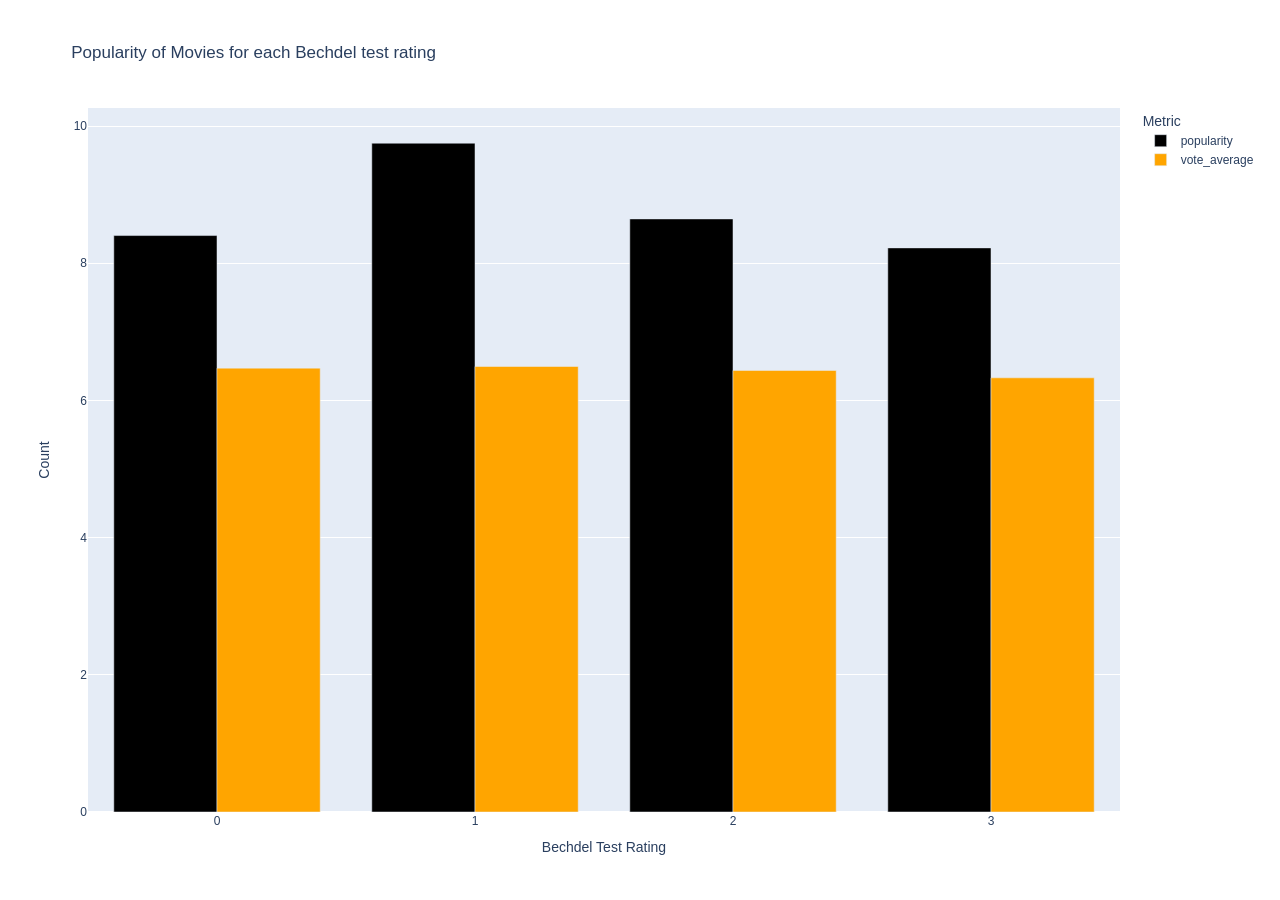
==== plots/actors_bdrating_proportion.html @ 84e138e1 "added plots and text in all parts" ====
<html>
<head><meta charset="utf-8" /></head>
<body>
    <div>                        <script type="text/javascript">window.PlotlyConfig = {MathJaxConfig: 'local'};</script>
        <script type="text/javascript">/**
* plotly.js v2.26.0
* Copyright 2012-2023, Plotly, Inc.
* All rights reserved.
* Licensed under the MIT license
*/
/*! For license information please see plotly.min.js.LICENSE.txt */
!function(t,e){"object"==typeof exports&&"object"==typeof module?module.exports=e():"function"==typeof define&&define.amd?define([],e):"object"==typeof exports?exports.Plotly=e():t.Plotly=e()}(self,(function(){return function(){var t={98847:function(t,e,r){"use strict";var n=r(71828),i={"X,X div":'direction:ltr;font-family:"Open Sans",verdana,arial,sans-serif;margin:0;padding:0;',"X input,X button":'font-family:"Open Sans",verdana,arial,sans-serif;',"X input:focus,X button:focus":"outline:none;","X a":"text-decoration:none;","X a:hover":"text-decoration:none;","X .crisp":"shape-rendering:crispEdges;","X .user-select-none":"-webkit-user-select:none;-moz-user-select:none;-ms-user-select:none;-o-user-select:none;user-select:none;","X svg":"overflow:hidden;","X svg a":"fill:#447adb;","X svg a:hover":"fill:#3c6dc5;","X .main-svg":"position:absolute;top:0;left:0;pointer-events:none;","X .main-svg .draglayer":"pointer-events:all;","X .cursor-default":"cursor:default;","X .cursor-pointer":"cursor:pointer;","X .cursor-crosshair":"cursor:crosshair;","X .cursor-move":"cursor:move;","X .cursor-col-resize":"cursor:col-resize;","X .cursor-row-resize":"cursor:row-resize;","X .cursor-ns-resize":"cursor:ns-resize;","X .cursor-ew-resize":"cursor:ew-resize;","X .cursor-sw-resize":"cursor:sw-resize;","X .cursor-s-resize":"cursor:s-resize;","X .cursor-se-resize":"cursor:se-resize;","X .cursor-w-resize":"cursor:w-resize;","X .cursor-e-resize":"cursor:e-resize;","X .cursor-nw-resize":"cursor:nw-resize;","X .cursor-n-resize":"cursor:n-resize;","X .cursor-ne-resize":"cursor:ne-resize;","X .cursor-grab":"cursor:-webkit-grab;cursor:grab;","X .modebar":"position:absolute;top:2px;right:2px;","X .ease-bg":"-webkit-transition:background-color .3s ease 0s;-moz-transition:background-color .3s ease 0s;-ms-transition:background-color .3s ease 0s;-o-transition:background-color .3s ease 0s;transition:background-color .3s ease 0s;","X .modebar--hover>:not(.watermark)":"opacity:0;-webkit-transition:opacity .3s ease 0s;-moz-transition:opacity .3s ease 0s;-ms-transition:opacity .3s ease 0s;-o-transition:opacity .3s ease 0s;transition:opacity .3s ease 0s;","X:hover .modebar--hover .modebar-group":"opacity:1;","X .modebar-group":"float:left;display:inline-block;box-sizing:border-box;padding-left:8px;position:relative;vertical-align:middle;white-space:nowrap;","X .modebar-btn":"position:relative;font-size:16px;padding:3px 4px;height:22px;cursor:pointer;line-height:normal;box-sizing:border-box;","X .modebar-btn svg":"position:relative;top:2px;","X .modebar.vertical":"display:flex;flex-direction:column;flex-wrap:wrap;align-content:flex-end;max-height:100%;","X .modebar.vertical svg":"top:-1px;","X .modebar.vertical .modebar-group":"display:block;float:none;padding-left:0px;padding-bottom:8px;","X .modebar.vertical .modebar-group .modebar-btn":"display:block;text-align:center;","X [data-title]:before,X [data-title]:after":"position:absolute;-webkit-transform:translate3d(0, 0, 0);-moz-transform:translate3d(0, 0, 0);-ms-transform:translate3d(0, 0, 0);-o-transform:translate3d(0, 0, 0);transform:translate3d(0, 0, 0);display:none;opacity:0;z-index:1001;pointer-events:none;top:110%;right:50%;","X [data-title]:hover:before,X [data-title]:hover:after":"display:block;opacity:1;","X [data-title]:before":'content:"";position:absolute;background:rgba(0,0,0,0);border:6px solid rgba(0,0,0,0);z-index:1002;margin-top:-12px;border-bottom-color:#69738a;margin-right:-6px;',"X [data-title]:after":"content:attr(data-title);background:#69738a;color:#fff;padding:8px 10px;font-size:12px;line-height:12px;white-space:nowrap;margin-right:-18px;border-radius:2px;","X .vertical [data-title]:before,X .vertical [data-title]:after":"top:0%;right:200%;","X .vertical [data-title]:before":"border:6px solid rgba(0,0,0,0);border-left-color:#69738a;margin-top:8px;margin-right:-30px;",Y:'font-family:"Open Sans",verdana,arial,sans-serif;position:fixed;top:50px;right:20px;z-index:10000;font-size:10pt;max-width:180px;',"Y p":"margin:0;","Y .notifier-note":"min-width:180px;max-width:250px;border:1px solid #fff;z-index:3000;margin:0;background-color:#8c97af;background-color:rgba(140,151,175,.9);color:#fff;padding:10px;overflow-wrap:break-word;word-wrap:break-word;-ms-hyphens:auto;-webkit-hyphens:auto;hyphens:auto;","Y .notifier-close":"color:#fff;opacity:.8;float:right;padding:0 5px;background:none;border:none;font-size:20px;font-weight:bold;line-height:20px;","Y .notifier-close:hover":"color:#444;text-decoration:none;cursor:pointer;"};for(var a in i){var o=a.replace(/^,/," ,").replace(/X/g,".js-plotly-plot .plotly").replace(/Y/g,".plotly-notifier");n.addStyleRule(o,i[a])}},98222:function(t,e,r){"use strict";t.exports=r(82887)},27206:function(t,e,r){"use strict";t.exports=r(60822)},59893:function(t,e,r){"use strict";t.exports=r(23381)},5224:function(t,e,r){"use strict";t.exports=r(83832)},59509:function(t,e,r){"use strict";t.exports=r(72201)},75557:function(t,e,r){"use strict";t.exports=r(91815)},40338:function(t,e,r){"use strict";t.exports=r(21462)},35080:function(t,e,r){"use strict";t.exports=r(51319)},61396:function(t,e,r){"use strict";t.exports=r(57516)},40549:function(t,e,r){"use strict";t.exports=r(98128)},49866:function(t,e,r){"use strict";t.exports=r(99442)},36089:function(t,e,r){"use strict";t.exports=r(93740)},19548:function(t,e,r){"use strict";t.exports=r(8729)},35831:function(t,e,r){"use strict";t.exports=r(93814)},61039:function(t,e,r){"use strict";t.exports=r(14382)},97040:function(t,e,r){"use strict";t.exports=r(51759)},77986:function(t,e,r){"use strict";t.exports=r(10421)},24296:function(t,e,r){"use strict";t.exports=r(43102)},58872:function(t,e,r){"use strict";t.exports=r(92165)},29626:function(t,e,r){"use strict";t.exports=r(3325)},65591:function(t,e,r){"use strict";t.exports=r(36071)},69738:function(t,e,r){"use strict";t.exports=r(43905)},92650:function(t,e,r){"use strict";t.exports=r(35902)},35630:function(t,e,r){"use strict";t.exports=r(69816)},73434:function(t,e,r){"use strict";t.exports=r(94507)},27909:function(t,e,r){"use strict";var n=r(19548);n.register([r(27206),r(5224),r(58872),r(65591),r(69738),r(92650),r(49866),r(25743),r(6197),r(97040),r(85461),r(73434),r(54201),r(81299),r(47645),r(35630),r(77986),r(83043),r(93005),r(96881),r(4534),r(50581),r(40549),r(77900),r(47582),r(35080),r(21641),r(17280),r(5861),r(29626),r(10021),r(65317),r(96268),r(61396),r(35831),r(16122),r(46163),r(40344),r(40338),r(48131),r(36089),r(55334),r(75557),r(19440),r(99488),r(59893),r(97393),r(98222),r(61039),r(24296),r(66398),r(59509)]),t.exports=n},46163:function(t,e,r){"use strict";t.exports=r(15154)},96881:function(t,e,r){"use strict";t.exports=r(64943)},50581:function(t,e,r){"use strict";t.exports=r(21164)},55334:function(t,e,r){"use strict";t.exports=r(54186)},65317:function(t,e,r){"use strict";t.exports=r(94873)},10021:function(t,e,r){"use strict";t.exports=r(67618)},54201:function(t,e,r){"use strict";t.exports=r(58810)},5861:function(t,e,r){"use strict";t.exports=r(20593)},16122:function(t,e,r){"use strict";t.exports=r(29396)},83043:function(t,e,r){"use strict";t.exports=r(13551)},48131:function(t,e,r){"use strict";t.exports=r(46858)},47582:function(t,e,r){"use strict";t.exports=r(17988)},21641:function(t,e,r){"use strict";t.exports=r(68868)},96268:function(t,e,r){"use strict";t.exports=r(20467)},19440:function(t,e,r){"use strict";t.exports=r(91271)},99488:function(t,e,r){"use strict";t.exports=r(21461)},97393:function(t,e,r){"use strict";t.exports=r(85956)},25743:function(t,e,r){"use strict";t.exports=r(52979)},66398:function(t,e,r){"use strict";t.exports=r(32275)},17280:function(t,e,r){"use strict";t.exports=r(6419)},77900:function(t,e,r){"use strict";t.exports=r(61510)},81299:function(t,e,r){"use strict";t.exports=r(87619)},93005:function(t,e,r){"use strict";t.exports=r(93601)},40344:function(t,e,r){"use strict";t.exports=r(96595)},47645:function(t,e,r){"use strict";t.exports=r(70954)},6197:function(t,e,r){"use strict";t.exports=r(47462)},4534:function(t,e,r){"use strict";t.exports=r(17659)},85461:function(t,e,r){"use strict";t.exports=r(19990)},82884:function(t){"use strict";t.exports=[{path:"",backoff:0},{path:"M-2.4,-3V3L0.6,0Z",backoff:.6},{path:"M-3.7,-2.5V2.5L1.3,0Z",backoff:1.3},{path:"M-4.45,-3L-1.65,-0.2V0.2L-4.45,3L1.55,0Z",backoff:1.55},{path:"M-2.2,-2.2L-0.2,-0.2V0.2L-2.2,2.2L-1.4,3L1.6,0L-1.4,-3Z",backoff:1.6},{path:"M-4.4,-2.1L-0.6,-0.2V0.2L-4.4,2.1L-4,3L2,0L-4,-3Z",backoff:2},{path:"M2,0A2,2 0 1,1 0,-2A2,2 0 0,1 2,0Z",backoff:0,noRotate:!0},{path:"M2,2V-2H-2V2Z",backoff:0,noRotate:!0}]},50215:function(t,e,r){"use strict";var n=r(82884),i=r(41940),a=r(85555),o=r(44467).templatedArray;r(24695),t.exports=o("annotation",{visible:{valType:"boolean",dflt:!0,editType:"calc+arraydraw"},text:{valType:"string",editType:"calc+arraydraw"},textangle:{valType:"angle",dflt:0,editType:"calc+arraydraw"},font:i({editType:"calc+arraydraw",colorEditType:"arraydraw"}),width:{valType:"number",min:1,dflt:null,editType:"calc+arraydraw"},height:{valType:"number",min:1,dflt:null,editType:"calc+arraydraw"},opacity:{valType:"number",min:0,max:1,dflt:1,editType:"arraydraw"},align:{valType:"enumerated",values:["left","center","right"],dflt:"center",editType:"arraydraw"},valign:{valType:"enumerated",values:["top","middle","bottom"],dflt:"middle",editType:"arraydraw"},bgcolor:{valType:"color",dflt:"rgba(0,0,0,0)",editType:"arraydraw"},bordercolor:{valType:"color",dflt:"rgba(0,0,0,0)",editType:"arraydraw"},borderpad:{valType:"number",min:0,dflt:1,editType:"calc+arraydraw"},borderwidth:{valType:"number",min:0,dflt:1,editType:"calc+arraydraw"},showarrow:{valType:"boolean",dflt:!0,editType:"calc+arraydraw"},arrowcolor:{valType:"color",editType:"arraydraw"},arrowhead:{valType:"integer",min:0,max:n.length,dflt:1,editType:"arraydraw"},startarrowhead:{valType:"integer",min:0,max:n.length,dflt:1,editType:"arraydraw"},arrowside:{valType:"flaglist",flags:["end","start"],extras:["none"],dflt:"end",editType:"arraydraw"},arrowsize:{valType:"number",min:.3,dflt:1,editType:"calc+arraydraw"},startarrowsize:{valType:"number",min:.3,dflt:1,editType:"calc+arraydraw"},arrowwidth:{valType:"number",min:.1,editType:"calc+arraydraw"},standoff:{valType:"number",min:0,dflt:0,editType:"calc+arraydraw"},startstandoff:{valType:"number",min:0,dflt:0,editType:"calc+arraydraw"},ax:{valType:"any",editType:"calc+arraydraw"},ay:{valType:"any",editType:"calc+arraydraw"},axref:{valType:"enumerated",dflt:"pixel",values:["pixel",a.idRegex.x.toString()],editType:"calc"},ayref:{valType:"enumerated",dflt:"pixel",values:["pixel",a.idRegex.y.toString()],editType:"calc"},xref:{valType:"enumerated",values:["paper",a.idRegex.x.toString()],editType:"calc"},x:{valType:"any",editType:"calc+arraydraw"},xanchor:{valType:"enumerated",values:["auto","left","center","right"],dflt:"auto",editType:"calc+arraydraw"},xshift:{valType:"number",dflt:0,editType:"calc+arraydraw"},yref:{valType:"enumerated",values:["paper",a.idRegex.y.toString()],editType:"calc"},y:{valType:"any",editType:"calc+arraydraw"},yanchor:{valType:"enumerated",values:["auto","top","middle","bottom"],dflt:"auto",editType:"calc+arraydraw"},yshift:{valType:"number",dflt:0,editType:"calc+arraydraw"},clicktoshow:{valType:"enumerated",values:[!1,"onoff","onout"],dflt:!1,editType:"arraydraw"},xclick:{valType:"any",editType:"arraydraw"},yclick:{valType:"any",editType:"arraydraw"},hovertext:{valType:"string",editType:"arraydraw"},hoverlabel:{bgcolor:{valType:"color",editType:"arraydraw"},bordercolor:{valType:"color",editType:"arraydraw"},font:i({editType:"arraydraw"}),editType:"arraydraw"},captureevents:{valType:"boolean",editType:"arraydraw"},editType:"calc",_deprecated:{ref:{valType:"string",editType:"calc"}}})},3749:function(t,e,r){"use strict";var n=r(71828),i=r(89298),a=r(92605).draw;function o(t){var e=t._fullLayout;n.filterVisible(e.annotations).forEach((function(e){var r=i.getFromId(t,e.xref),n=i.getFromId(t,e.yref),a=i.getRefType(e.xref),o=i.getRefType(e.yref);e._extremes={},"range"===a&&s(e,r),"range"===o&&s(e,n)}))}function s(t,e){var r,n=e._id,a=n.charAt(0),o=t[a],s=t["a"+a],l=t[a+"ref"],u=t["a"+a+"ref"],c=t["_"+a+"padplus"],f=t["_"+a+"padminus"],h={x:1,y:-1}[a]*t[a+"shift"],p=3*t.arrowsize*t.arrowwidth||0,d=p+h,v=p-h,g=3*t.startarrowsize*t.arrowwidth||0,y=g+h,m=g-h;if(u===l){var x=i.findExtremes(e,[e.r2c(o)],{ppadplus:d,ppadminus:v}),b=i.findExtremes(e,[e.r2c(s)],{ppadplus:Math.max(c,y),ppadminus:Math.max(f,m)});r={min:[x.min[0],b.min[0]],max:[x.max[0],b.max[0]]}}else y=s?y+s:y,m=s?m-s:m,r=i.findExtremes(e,[e.r2c(o)],{ppadplus:Math.max(c,d,y),ppadminus:Math.max(f,v,m)});t._extremes[n]=r}t.exports=function(t){var e=t._fullLayout;if(n.filterVisible(e.annotations).length&&t._fullData.length)return n.syncOrAsync([a,o],t)}},44317:function(t,e,r){"use strict";var n=r(71828),i=r(73972),a=r(44467).arrayEditor;function o(t,e){var r,n,i,a,o,l,u,c=t._fullLayout.annotations,f=[],h=[],p=[],d=(e||[]).length;for(r=0;r<c.length;r++)if(a=(i=c[r]).clicktoshow){for(n=0;n<d;n++)if(l=(o=e[n]).xaxis,u=o.yaxis,l._id===i.xref&&u._id===i.yref&&l.d2r(o.x)===s(i._xclick,l)&&u.d2r(o.y)===s(i._yclick,u)){(i.visible?"onout"===a?h:p:f).push(r);break}n===d&&i.visible&&"onout"===a&&h.push(r)}return{on:f,off:h,explicitOff:p}}function s(t,e){return"log"===e.type?e.l2r(t):e.d2r(t)}t.exports={hasClickToShow:function(t,e){var r=o(t,e);return r.on.length>0||r.explicitOff.length>0},onClick:function(t,e){var r,s,l=o(t,e),u=l.on,c=l.off.concat(l.explicitOff),f={},h=t._fullLayout.annotations;if(u.length||c.length){for(r=0;r<u.length;r++)(s=a(t.layout,"annotations",h[u[r]])).modifyItem("visible",!0),n.extendFlat(f,s.getUpdateObj());for(r=0;r<c.length;r++)(s=a(t.layout,"annotations",h[c[r]])).modifyItem("visible",!1),n.extendFlat(f,s.getUpdateObj());return i.call("update",t,{},f)}}}},25625:function(t,e,r){"use strict";var n=r(71828),i=r(7901);t.exports=function(t,e,r,a){a("opacity");var o=a("bgcolor"),s=a("bordercolor"),l=i.opacity(s);a("borderpad");var u=a("borderwidth"),c=a("showarrow");if(a("text",c?" ":r._dfltTitle.annotation),a("textangle"),n.coerceFont(a,"font",r.font),a("width"),a("align"),a("height")&&a("valign"),c){var f,h,p=a("arrowside");-1!==p.indexOf("end")&&(f=a("arrowhead"),h=a("arrowsize")),-1!==p.indexOf("start")&&(a("startarrowhead",f),a("startarrowsize",h)),a("arrowcolor",l?e.bordercolor:i.defaultLine),a("arrowwidth",2*(l&&u||1)),a("standoff"),a("startstandoff")}var d=a("hovertext"),v=r.hoverlabel||{};if(d){var g=a("hoverlabel.bgcolor",v.bgcolor||(i.opacity(o)?i.rgb(o):i.defaultLine)),y=a("hoverlabel.bordercolor",v.bordercolor||i.contrast(g));n.coerceFont(a,"hoverlabel.font",{family:v.font.family,size:v.font.size,color:v.font.color||y})}a("captureevents",!!d)}},94128:function(t,e,r){"use strict";var n=r(92770),i=r(58163);t.exports=function(t,e,r,a){e=e||{};var o="log"===r&&"linear"===e.type,s="linear"===r&&"log"===e.type;if(o||s)for(var l,u,c=t._fullLayout.annotations,f=e._id.charAt(0),h=0;h<c.length;h++)l=c[h],u="annotations["+h+"].",l[f+"ref"]===e._id&&p(f),l["a"+f+"ref"]===e._id&&p("a"+f);function p(t){var r=l[t],s=null;s=o?i(r,e.range):Math.pow(10,r),n(s)||(s=null),a(u+t,s)}}},84046:function(t,e,r){"use strict";var n=r(71828),i=r(89298),a=r(85501),o=r(25625),s=r(50215);function l(t,e,r){function a(r,i){return n.coerce(t,e,s,r,i)}var l=a("visible"),u=a("clicktoshow");if(l||u){o(t,e,r,a);for(var c=e.showarrow,f=["x","y"],h=[-10,-30],p={_fullLayout:r},d=0;d<2;d++){var v=f[d],g=i.coerceRef(t,e,p,v,"","paper");if("paper"!==g&&i.getFromId(p,g)._annIndices.push(e._index),i.coercePosition(e,p,a,g,v,.5),c){var y="a"+v,m=i.coerceRef(t,e,p,y,"pixel",["pixel","paper"]);"pixel"!==m&&m!==g&&(m=e[y]="pixel");var x="pixel"===m?h[d]:.4;i.coercePosition(e,p,a,m,y,x)}a(v+"anchor"),a(v+"shift")}if(n.noneOrAll(t,e,["x","y"]),c&&n.noneOrAll(t,e,["ax","ay"]),u){var b=a("xclick"),_=a("yclick");e._xclick=void 0===b?e.x:i.cleanPosition(b,p,e.xref),e._yclick=void 0===_?e.y:i.cleanPosition(_,p,e.yref)}}}t.exports=function(t,e){a(t,e,{name:"annotations",handleItemDefaults:l})}},92605:function(t,e,r){"use strict";var n=r(39898),i=r(73972),a=r(74875),o=r(71828),s=o.strTranslate,l=r(89298),u=r(7901),c=r(91424),f=r(30211),h=r(63893),p=r(6964),d=r(28569),v=r(44467).arrayEditor,g=r(13011);function y(t,e){var r=t._fullLayout.annotations[e]||{},n=l.getFromId(t,r.xref),i=l.getFromId(t,r.yref);n&&n.setScale(),i&&i.setScale(),x(t,r,e,!1,n,i)}function m(t,e,r,n,i){var a=i[r],o=i[r+"ref"],s=-1!==r.indexOf("y"),u="domain"===l.getRefType(o),c=s?n.h:n.w;return t?u?a+(s?-e:e)/t._length:t.p2r(t.r2p(a)+e):a+(s?-e:e)/c}function x(t,e,r,a,y,x){var b,_,w=t._fullLayout,T=t._fullLayout._size,k=t._context.edits;a?(b="annotation-"+a,_=a+".annotations"):(b="annotation",_="annotations");var A=v(t.layout,_,e),M=A.modifyBase,S=A.modifyItem,E=A.getUpdateObj;w._infolayer.selectAll("."+b+'[data-index="'+r+'"]').remove();var L="clip"+w._uid+"_ann"+r;if(e._input&&!1!==e.visible){var C={x:{},y:{}},P=+e.textangle||0,O=w._infolayer.append("g").classed(b,!0).attr("data-index",String(r)).style("opacity",e.opacity),I=O.append("g").classed("annotation-text-g",!0),D=k[e.showarrow?"annotationTail":"annotationPosition"],z=e.captureevents||k.annotationText||D,R=I.append("g").style("pointer-events",z?"all":null).call(p,"pointer").on("click",(function(){t._dragging=!1,t.emit("plotly_clickannotation",Z(n.event))}));e.hovertext&&R.on("mouseover",(function(){var r=e.hoverlabel,n=r.font,i=this.getBoundingClientRect(),a=t.getBoundingClientRect();f.loneHover({x0:i.left-a.left,x1:i.right-a.left,y:(i.top+i.bottom)/2-a.top,text:e.hovertext,color:r.bgcolor,borderColor:r.bordercolor,fontFamily:n.family,fontSize:n.size,fontColor:n.color},{container:w._hoverlayer.node(),outerContainer:w._paper.node(),gd:t})})).on("mouseout",(function(){f.loneUnhover(w._hoverlayer.node())}));var F=e.borderwidth,B=e.borderpad,N=F+B,j=R.append("rect").attr("class","bg").style("stroke-width",F+"px").call(u.stroke,e.bordercolor).call(u.fill,e.bgcolor),U=e.width||e.height,V=w._topclips.selectAll("#"+L).data(U?[0]:[]);V.enter().append("clipPath").classed("annclip",!0).attr("id",L).append("rect"),V.exit().remove();var H=e.font,q=w._meta?o.templateString(e.text,w._meta):e.text,G=R.append("text").classed("annotation-text",!0).text(q);k.annotationText?G.call(h.makeEditable,{delegate:R,gd:t}).call(Y).on("edit",(function(r){e.text=r,this.call(Y),S("text",r),y&&y.autorange&&M(y._name+".autorange",!0),x&&x.autorange&&M(x._name+".autorange",!0),i.call("_guiRelayout",t,E())})):G.call(Y)}else n.selectAll("#"+L).remove();function Z(t){var n={index:r,annotation:e._input,fullAnnotation:e,event:t};return a&&(n.subplotId=a),n}function Y(r){return r.call(c.font,H).attr({"text-anchor":{left:"start",right:"end"}[e.align]||"middle"}),h.convertToTspans(r,t,W),r}function W(){var r=G.selectAll("a");1===r.size()&&r.text()===G.text()&&R.insert("a",":first-child").attr({"xlink:xlink:href":r.attr("xlink:href"),"xlink:xlink:show":r.attr("xlink:show")}).style({cursor:"pointer"}).node().appendChild(j.node());var n=R.select(".annotation-text-math-group"),f=!n.empty(),v=c.bBox((f?n:G).node()),b=v.width,_=v.height,A=e.width||b,z=e.height||_,B=Math.round(A+2*N),H=Math.round(z+2*N);function q(t,e){return"auto"===e&&(e=t<1/3?"left":t>2/3?"right":"center"),{center:0,middle:0,left:.5,bottom:-.5,right:-.5,top:.5}[e]}for(var Y=!1,W=["x","y"],X=0;X<W.length;X++){var J,K,$,Q,tt,et=W[X],rt=e[et+"ref"]||et,nt=e["a"+et+"ref"],it={x:y,y:x}[et],at=(P+("x"===et?0:-90))*Math.PI/180,ot=B*Math.cos(at),st=H*Math.sin(at),lt=Math.abs(ot)+Math.abs(st),ut=e[et+"anchor"],ct=e[et+"shift"]*("x"===et?1:-1),ft=C[et],ht=l.getRefType(rt);if(it&&"domain"!==ht){var pt=it.r2fraction(e[et]);(pt<0||pt>1)&&(nt===rt?((pt=it.r2fraction(e["a"+et]))<0||pt>1)&&(Y=!0):Y=!0),J=it._offset+it.r2p(e[et]),Q=.5}else{var dt="domain"===ht;"x"===et?($=e[et],J=dt?it._offset+it._length*$:J=T.l+T.w*$):($=1-e[et],J=dt?it._offset+it._length*$:J=T.t+T.h*$),Q=e.showarrow?.5:$}if(e.showarrow){ft.head=J;var vt=e["a"+et];if(tt=ot*q(.5,e.xanchor)-st*q(.5,e.yanchor),nt===rt){var gt=l.getRefType(nt);"domain"===gt?("y"===et&&(vt=1-vt),ft.tail=it._offset+it._length*vt):"paper"===gt?"y"===et?(vt=1-vt,ft.tail=T.t+T.h*vt):ft.tail=T.l+T.w*vt:ft.tail=it._offset+it.r2p(vt),K=tt}else ft.tail=J+vt,K=tt+vt;ft.text=ft.tail+tt;var yt=w["x"===et?"width":"height"];if("paper"===rt&&(ft.head=o.constrain(ft.head,1,yt-1)),"pixel"===nt){var mt=-Math.max(ft.tail-3,ft.text),xt=Math.min(ft.tail+3,ft.text)-yt;mt>0?(ft.tail+=mt,ft.text+=mt):xt>0&&(ft.tail-=xt,ft.text-=xt)}ft.tail+=ct,ft.head+=ct}else K=tt=lt*q(Q,ut),ft.text=J+tt;ft.text+=ct,tt+=ct,K+=ct,e["_"+et+"padplus"]=lt/2+K,e["_"+et+"padminus"]=lt/2-K,e["_"+et+"size"]=lt,e["_"+et+"shift"]=tt}if(Y)R.remove();else{var bt=0,_t=0;if("left"!==e.align&&(bt=(A-b)*("center"===e.align?.5:1)),"top"!==e.valign&&(_t=(z-_)*("middle"===e.valign?.5:1)),f)n.select("svg").attr({x:N+bt-1,y:N+_t}).call(c.setClipUrl,U?L:null,t);else{var wt=N+_t-v.top,Tt=N+bt-v.left;G.call(h.positionText,Tt,wt).call(c.setClipUrl,U?L:null,t)}V.select("rect").call(c.setRect,N,N,A,z),j.call(c.setRect,F/2,F/2,B-F,H-F),R.call(c.setTranslate,Math.round(C.x.text-B/2),Math.round(C.y.text-H/2)),I.attr({transform:"rotate("+P+","+C.x.text+","+C.y.text+")"});var kt,At=function(r,n){O.selectAll(".annotation-arrow-g").remove();var l=C.x.head,f=C.y.head,h=C.x.tail+r,p=C.y.tail+n,v=C.x.text+r,b=C.y.text+n,_=o.rotationXYMatrix(P,v,b),w=o.apply2DTransform(_),A=o.apply2DTransform2(_),L=+j.attr("width"),D=+j.attr("height"),z=v-.5*L,F=z+L,B=b-.5*D,N=B+D,U=[[z,B,z,N],[z,N,F,N],[F,N,F,B],[F,B,z,B]].map(A);if(!U.reduce((function(t,e){return t^!!o.segmentsIntersect(l,f,l+1e6,f+1e6,e[0],e[1],e[2],e[3])}),!1)){U.forEach((function(t){var e=o.segmentsIntersect(h,p,l,f,t[0],t[1],t[2],t[3]);e&&(h=e.x,p=e.y)}));var V=e.arrowwidth,H=e.arrowcolor,q=e.arrowside,G=O.append("g").style({opacity:u.opacity(H)}).classed("annotation-arrow-g",!0),Z=G.append("path").attr("d","M"+h+","+p+"L"+l+","+f).style("stroke-width",V+"px").call(u.stroke,u.rgb(H));if(g(Z,q,e),k.annotationPosition&&Z.node().parentNode&&!a){var Y=l,W=f;if(e.standoff){var X=Math.sqrt(Math.pow(l-h,2)+Math.pow(f-p,2));Y+=e.standoff*(h-l)/X,W+=e.standoff*(p-f)/X}var J,K,$=G.append("path").classed("annotation-arrow",!0).classed("anndrag",!0).classed("cursor-move",!0).attr({d:"M3,3H-3V-3H3ZM0,0L"+(h-Y)+","+(p-W),transform:s(Y,W)}).style("stroke-width",V+6+"px").call(u.stroke,"rgba(0,0,0,0)").call(u.fill,"rgba(0,0,0,0)");d.init({element:$.node(),gd:t,prepFn:function(){var t=c.getTranslate(R);J=t.x,K=t.y,y&&y.autorange&&M(y._name+".autorange",!0),x&&x.autorange&&M(x._name+".autorange",!0)},moveFn:function(t,r){var n=w(J,K),i=n[0]+t,a=n[1]+r;R.call(c.setTranslate,i,a),S("x",m(y,t,"x",T,e)),S("y",m(x,r,"y",T,e)),e.axref===e.xref&&S("ax",m(y,t,"ax",T,e)),e.ayref===e.yref&&S("ay",m(x,r,"ay",T,e)),G.attr("transform",s(t,r)),I.attr({transform:"rotate("+P+","+i+","+a+")"})},doneFn:function(){i.call("_guiRelayout",t,E());var e=document.querySelector(".js-notes-box-panel");e&&e.redraw(e.selectedObj)}})}}};e.showarrow&&At(0,0),D&&d.init({element:R.node(),gd:t,prepFn:function(){kt=I.attr("transform")},moveFn:function(t,r){var n="pointer";if(e.showarrow)e.axref===e.xref?S("ax",m(y,t,"ax",T,e)):S("ax",e.ax+t),e.ayref===e.yref?S("ay",m(x,r,"ay",T.w,e)):S("ay",e.ay+r),At(t,r);else{if(a)return;var i,o;if(y)i=m(y,t,"x",T,e);else{var l=e._xsize/T.w,u=e.x+(e._xshift-e.xshift)/T.w-l/2;i=d.align(u+t/T.w,l,0,1,e.xanchor)}if(x)o=m(x,r,"y",T,e);else{var c=e._ysize/T.h,f=e.y-(e._yshift+e.yshift)/T.h-c/2;o=d.align(f-r/T.h,c,0,1,e.yanchor)}S("x",i),S("y",o),y&&x||(n=d.getCursor(y?.5:i,x?.5:o,e.xanchor,e.yanchor))}I.attr({transform:s(t,r)+kt}),p(R,n)},clickFn:function(r,n){e.captureevents&&t.emit("plotly_clickannotation",Z(n))},doneFn:function(){p(R),i.call("_guiRelayout",t,E());var e=document.querySelector(".js-notes-box-panel");e&&e.redraw(e.selectedObj)}})}}}t.exports={draw:function(t){var e=t._fullLayout;e._infolayer.selectAll(".annotation").remove();for(var r=0;r<e.annotations.length;r++)e.annotations[r].visible&&y(t,r);return a.previousPromises(t)},drawOne:y,drawRaw:x}},13011:function(t,e,r){"use strict";var n=r(39898),i=r(7901),a=r(82884),o=r(71828),s=o.strScale,l=o.strRotate,u=o.strTranslate;t.exports=function(t,e,r){var o,c,f,h,p=t.node(),d=a[r.arrowhead||0],v=a[r.startarrowhead||0],g=(r.arrowwidth||1)*(r.arrowsize||1),y=(r.arrowwidth||1)*(r.startarrowsize||1),m=e.indexOf("start")>=0,x=e.indexOf("end")>=0,b=d.backoff*g+r.standoff,_=v.backoff*y+r.startstandoff;if("line"===p.nodeName){o={x:+t.attr("x1"),y:+t.attr("y1")},c={x:+t.attr("x2"),y:+t.attr("y2")};var w=o.x-c.x,T=o.y-c.y;if(h=(f=Math.atan2(T,w))+Math.PI,b&&_&&b+_>Math.sqrt(w*w+T*T))return void D();if(b){if(b*b>w*w+T*T)return void D();var k=b*Math.cos(f),A=b*Math.sin(f);c.x+=k,c.y+=A,t.attr({x2:c.x,y2:c.y})}if(_){if(_*_>w*w+T*T)return void D();var M=_*Math.cos(f),S=_*Math.sin(f);o.x-=M,o.y-=S,t.attr({x1:o.x,y1:o.y})}}else if("path"===p.nodeName){var E=p.getTotalLength(),L="";if(E<b+_)return void D();var C=p.getPointAtLength(0),P=p.getPointAtLength(.1);f=Math.atan2(C.y-P.y,C.x-P.x),o=p.getPointAtLength(Math.min(_,E)),L="0px,"+_+"px,";var O=p.getPointAtLength(E),I=p.getPointAtLength(E-.1);h=Math.atan2(O.y-I.y,O.x-I.x),c=p.getPointAtLength(Math.max(0,E-b)),L+=E-(L?_+b:b)+"px,"+E+"px",t.style("stroke-dasharray",L)}function D(){t.style("stroke-dasharray","0px,100px")}function z(e,a,o,c){e.path&&(e.noRotate&&(o=0),n.select(p.parentNode).append("path").attr({class:t.attr("class"),d:e.path,transform:u(a.x,a.y)+l(180*o/Math.PI)+s(c)}).style({fill:i.rgb(r.arrowcolor),"stroke-width":0}))}m&&z(v,o,f,y),x&&z(d,c,h,g)}},32745:function(t,e,r){"use strict";var n=r(92605),i=r(44317);t.exports={moduleType:"component",name:"annotations",layoutAttributes:r(50215),supplyLayoutDefaults:r(84046),includeBasePlot:r(76325)("annotations"),calcAutorange:r(3749),draw:n.draw,drawOne:n.drawOne,drawRaw:n.drawRaw,hasClickToShow:i.hasClickToShow,onClick:i.onClick,convertCoords:r(94128)}},26997:function(t,e,r){"use strict";var n=r(50215),i=r(30962).overrideAll,a=r(44467).templatedArray;t.exports=i(a("annotation",{visible:n.visible,x:{valType:"any"},y:{valType:"any"},z:{valType:"any"},ax:{valType:"number"},ay:{valType:"number"},xanchor:n.xanchor,xshift:n.xshift,yanchor:n.yanchor,yshift:n.yshift,text:n.text,textangle:n.textangle,font:n.font,width:n.width,height:n.height,opacity:n.opacity,align:n.align,valign:n.valign,bgcolor:n.bgcolor,bordercolor:n.bordercolor,borderpad:n.borderpad,borderwidth:n.borderwidth,showarrow:n.showarrow,arrowcolor:n.arrowcolor,arrowhead:n.arrowhead,startarrowhead:n.startarrowhead,arrowside:n.arrowside,arrowsize:n.arrowsize,startarrowsize:n.startarrowsize,arrowwidth:n.arrowwidth,standoff:n.standoff,startstandoff:n.startstandoff,hovertext:n.hovertext,hoverlabel:n.hoverlabel,captureevents:n.captureevents}),"calc","from-root")},5485:function(t,e,r){"use strict";var n=r(71828),i=r(89298);function a(t,e){var r=e.fullSceneLayout.domain,a=e.fullLayout._size,o={pdata:null,type:"linear",autorange:!1,range:[-1/0,1/0]};t._xa={},n.extendFlat(t._xa,o),i.setConvert(t._xa),t._xa._offset=a.l+r.x[0]*a.w,t._xa.l2p=function(){return.5*(1+t._pdata[0]/t._pdata[3])*a.w*(r.x[1]-r.x[0])},t._ya={},n.extendFlat(t._ya,o),i.setConvert(t._ya),t._ya._offset=a.t+(1-r.y[1])*a.h,t._ya.l2p=function(){return.5*(1-t._pdata[1]/t._pdata[3])*a.h*(r.y[1]-r.y[0])}}t.exports=function(t){for(var e=t.fullSceneLayout.annotations,r=0;r<e.length;r++)a(e[r],t);t.fullLayout._infolayer.selectAll(".annotation-"+t.id).remove()}},20226:function(t,e,r){"use strict";var n=r(71828),i=r(89298),a=r(85501),o=r(25625),s=r(26997);function l(t,e,r,a){function l(r,i){return n.coerce(t,e,s,r,i)}function u(t){var n=t+"axis",a={_fullLayout:{}};return a._fullLayout[n]=r[n],i.coercePosition(e,a,l,t,t,.5)}l("visible")&&(o(t,e,a.fullLayout,l),u("x"),u("y"),u("z"),n.noneOrAll(t,e,["x","y","z"]),e.xref="x",e.yref="y",e.zref="z",l("xanchor"),l("yanchor"),l("xshift"),l("yshift"),e.showarrow&&(e.axref="pixel",e.ayref="pixel",l("ax",-10),l("ay",-30),n.noneOrAll(t,e,["ax","ay"])))}t.exports=function(t,e,r){a(t,e,{name:"annotations",handleItemDefaults:l,fullLayout:r.fullLayout})}},82188:function(t,e,r){"use strict";var n=r(92605).drawRaw,i=r(63538),a=["x","y","z"];t.exports=function(t){for(var e=t.fullSceneLayout,r=t.dataScale,o=e.annotations,s=0;s<o.length;s++){for(var l=o[s],u=!1,c=0;c<3;c++){var f=a[c],h=l[f],p=e[f+"axis"].r2fraction(h);if(p<0||p>1){u=!0;break}}u?t.fullLayout._infolayer.select(".annotation-"+t.id+'[data-index="'+s+'"]').remove():(l._pdata=i(t.glplot.cameraParams,[e.xaxis.r2l(l.x)*r[0],e.yaxis.r2l(l.y)*r[1],e.zaxis.r2l(l.z)*r[2]]),n(t.graphDiv,l,s,t.id,l._xa,l._ya))}}},2468:function(t,e,r){"use strict";var n=r(73972),i=r(71828);t.exports={moduleType:"component",name:"annotations3d",schema:{subplots:{scene:{annotations:r(26997)}}},layoutAttributes:r(26997),handleDefaults:r(20226),includeBasePlot:function(t,e){var r=n.subplotsRegistry.gl3d;if(r)for(var a=r.attrRegex,o=Object.keys(t),s=0;s<o.length;s++){var l=o[s];a.test(l)&&(t[l].annotations||[]).length&&(i.pushUnique(e._basePlotModules,r),i.pushUnique(e._subplots.gl3d,l))}},convert:r(5485),draw:r(82188)}},7561:function(t,e,r){"use strict";t.exports=r(63489),r(94338),r(3961),r(38751),r(86825),r(37715),r(99384),r(43805),r(88874),r(83290),r(29108),r(55422),r(94320),r(31320),r(51367),r(21457)},72201:function(t,e,r){"use strict";var n=r(7561),i=r(71828),a=r(50606),o=a.EPOCHJD,s=a.ONEDAY,l={valType:"enumerated",values:i.sortObjectKeys(n.calendars),editType:"calc",dflt:"gregorian"},u=function(t,e,r,n){var a={};return a[r]=l,i.coerce(t,e,a,r,n)},c="##",f={d:{0:"dd","-":"d"},e:{0:"d","-":"d"},a:{0:"D","-":"D"},A:{0:"DD","-":"DD"},j:{0:"oo","-":"o"},W:{0:"ww","-":"w"},m:{0:"mm","-":"m"},b:{0:"M","-":"M"},B:{0:"MM","-":"MM"},y:{0:"yy","-":"yy"},Y:{0:"yyyy","-":"yyyy"},U:c,w:c,c:{0:"D M d %X yyyy","-":"D M d %X yyyy"},x:{0:"mm/dd/yyyy","-":"mm/dd/yyyy"}},h={};function p(t){var e=h[t];return e||(h[t]=n.instance(t))}function d(t){return i.extendFlat({},l,{description:t})}function v(t){return"Sets the calendar system to use with `"+t+"` date data."}var g={xcalendar:d(v("x"))},y=i.extendFlat({},g,{ycalendar:d(v("y"))}),m=i.extendFlat({},y,{zcalendar:d(v("z"))}),x=d(["Sets the calendar system to use for `range` and `tick0`","if this is a date axis. This does not set the calendar for","interpreting data on this axis, that's specified in the trace","or via the global `layout.calendar`"].join(" "));t.exports={moduleType:"component",name:"calendars",schema:{traces:{scatter:y,bar:y,box:y,heatmap:y,contour:y,histogram:y,histogram2d:y,histogram2dcontour:y,scatter3d:m,surface:m,mesh3d:m,scattergl:y,ohlc:g,candlestick:g},layout:{calendar:d(["Sets the default calendar system to use for interpreting and","displaying dates throughout the plot."].join(" "))},subplots:{xaxis:{calendar:x},yaxis:{calendar:x},scene:{xaxis:{calendar:x},yaxis:{calendar:x},zaxis:{calendar:x}},polar:{radialaxis:{calendar:x}}},transforms:{filter:{valuecalendar:d(["WARNING: All transforms are deprecated and may be removed from the API in next major version.","Sets the calendar system to use for `value`, if it is a date."].join(" ")),targetcalendar:d(["WARNING: All transforms are deprecated and may be removed from the API in next major version.","Sets the calendar system to use for `target`, if it is an","array of dates. If `target` is a string (eg *x*) we use the","corresponding trace attribute (eg `xcalendar`) if it exists,","even if `targetcalendar` is provided."].join(" "))}}},layoutAttributes:l,handleDefaults:u,handleTraceDefaults:function(t,e,r,n){for(var i=0;i<r.length;i++)u(t,e,r[i]+"calendar",n.calendar)},CANONICAL_SUNDAY:{chinese:"2000-01-02",coptic:"2000-01-03",discworld:"2000-01-03",ethiopian:"2000-01-05",hebrew:"5000-01-01",islamic:"1000-01-02",julian:"2000-01-03",mayan:"5000-01-01",nanakshahi:"1000-01-05",nepali:"2000-01-05",persian:"1000-01-01",jalali:"1000-01-01",taiwan:"1000-01-04",thai:"2000-01-04",ummalqura:"1400-01-06"},CANONICAL_TICK:{chinese:"2000-01-01",coptic:"2000-01-01",discworld:"2000-01-01",ethiopian:"2000-01-01",hebrew:"5000-01-01",islamic:"1000-01-01",julian:"2000-01-01",mayan:"5000-01-01",nanakshahi:"1000-01-01",nepali:"2000-01-01",persian:"1000-01-01",jalali:"1000-01-01",taiwan:"1000-01-01",thai:"2000-01-01",ummalqura:"1400-01-01"},DFLTRANGE:{chinese:["2000-01-01","2001-01-01"],coptic:["1700-01-01","1701-01-01"],discworld:["1800-01-01","1801-01-01"],ethiopian:["2000-01-01","2001-01-01"],hebrew:["5700-01-01","5701-01-01"],islamic:["1400-01-01","1401-01-01"],julian:["2000-01-01","2001-01-01"],mayan:["5200-01-01","5201-01-01"],nanakshahi:["0500-01-01","0501-01-01"],nepali:["2000-01-01","2001-01-01"],persian:["1400-01-01","1401-01-01"],jalali:["1400-01-01","1401-01-01"],taiwan:["0100-01-01","0101-01-01"],thai:["2500-01-01","2501-01-01"],ummalqura:["1400-01-01","1401-01-01"]},getCal:p,worldCalFmt:function(t,e,r){for(var n,i,a,l,u,h=Math.floor((e+.05)/s)+o,d=p(r).fromJD(h),v=0;-1!==(v=t.indexOf("%",v));)"0"===(n=t.charAt(v+1))||"-"===n||"_"===n?(a=3,i=t.charAt(v+2),"_"===n&&(n="-")):(i=n,n="0",a=2),(l=f[i])?(u=l===c?c:d.formatDate(l[n]),t=t.substr(0,v)+u+t.substr(v+a),v+=u.length):v+=a;return t}}},22399:function(t,e){"use strict";e.defaults=["#1f77b4","#ff7f0e","#2ca02c","#d62728","#9467bd","#8c564b","#e377c2","#7f7f7f","#bcbd22","#17becf"],e.defaultLine="#444",e.lightLine="#eee",e.background="#fff",e.borderLine="#BEC8D9",e.lightFraction=1e3/11},7901:function(t,e,r){"use strict";var n=r(84267),i=r(92770),a=r(73627).isTypedArray,o=t.exports={},s=r(22399);o.defaults=s.defaults;var l=o.defaultLine=s.defaultLine;o.lightLine=s.lightLine;var u=o.background=s.background;function c(t){if(i(t)||"string"!=typeof t)return t;var e=t.trim();if("rgb"!==e.substr(0,3))return t;var r=e.match(/^rgba?\s*\(([^()]*)\)$/);if(!r)return t;var n=r[1].trim().split(/\s*[\s,]\s*/),a="a"===e.charAt(3)&&4===n.length;if(!a&&3!==n.length)return t;for(var o=0;o<n.length;o++){if(!n[o].length)return t;if(n[o]=Number(n[o]),!(n[o]>=0))return t;if(3===o)n[o]>1&&(n[o]=1);else if(n[o]>=1)return t}var s=Math.round(255*n[0])+", "+Math.round(255*n[1])+", "+Math.round(255*n[2]);return a?"rgba("+s+", "+n[3]+")":"rgb("+s+")"}o.tinyRGB=function(t){var e=t.toRgb();return"rgb("+Math.round(e.r)+", "+Math.round(e.g)+", "+Math.round(e.b)+")"},o.rgb=function(t){return o.tinyRGB(n(t))},o.opacity=function(t){return t?n(t).getAlpha():0},o.addOpacity=function(t,e){var r=n(t).toRgb();return"rgba("+Math.round(r.r)+", "+Math.round(r.g)+", "+Math.round(r.b)+", "+e+")"},o.combine=function(t,e){var r=n(t).toRgb();if(1===r.a)return n(t).toRgbString();var i=n(e||u).toRgb(),a=1===i.a?i:{r:255*(1-i.a)+i.r*i.a,g:255*(1-i.a)+i.g*i.a,b:255*(1-i.a)+i.b*i.a},o={r:a.r*(1-r.a)+r.r*r.a,g:a.g*(1-r.a)+r.g*r.a,b:a.b*(1-r.a)+r.b*r.a};return n(o).toRgbString()},o.contrast=function(t,e,r){var i=n(t);return 1!==i.getAlpha()&&(i=n(o.combine(t,u))),(i.isDark()?e?i.lighten(e):u:r?i.darken(r):l).toString()},o.stroke=function(t,e){var r=n(e);t.style({stroke:o.tinyRGB(r),"stroke-opacity":r.getAlpha()})},o.fill=function(t,e){var r=n(e);t.style({fill:o.tinyRGB(r),"fill-opacity":r.getAlpha()})},o.clean=function(t){if(t&&"object"==typeof t){var e,r,n,i,s=Object.keys(t);for(e=0;e<s.length;e++)if(i=t[n=s[e]],"color"===n.substr(n.length-5))if(Array.isArray(i))for(r=0;r<i.length;r++)i[r]=c(i[r]);else t[n]=c(i);else if("colorscale"===n.substr(n.length-10)&&Array.isArray(i))for(r=0;r<i.length;r++)Array.isArray(i[r])&&(i[r][1]=c(i[r][1]));else if(Array.isArray(i)){var l=i[0];if(!Array.isArray(l)&&l&&"object"==typeof l)for(r=0;r<i.length;r++)o.clean(i[r])}else i&&"object"==typeof i&&!a(i)&&o.clean(i)}}},63583:function(t,e,r){"use strict";var n=r(13838),i=r(41940),a=r(1426).extendFlat,o=r(30962).overrideAll;t.exports=o({orientation:{valType:"enumerated",values:["h","v"],dflt:"v"},thicknessmode:{valType:"enumerated",values:["fraction","pixels"],dflt:"pixels"},thickness:{valType:"number",min:0,dflt:30},lenmode:{valType:"enumerated",values:["fraction","pixels"],dflt:"fraction"},len:{valType:"number",min:0,dflt:1},x:{valType:"number"},xref:{valType:"enumerated",dflt:"paper",values:["container","paper"],editType:"layoutstyle"},xanchor:{valType:"enumerated",values:["left","center","right"]},xpad:{valType:"number",min:0,dflt:10},y:{valType:"number"},yref:{valType:"enumerated",dflt:"paper",values:["container","paper"],editType:"layoutstyle"},yanchor:{valType:"enumerated",values:["top","middle","bottom"]},ypad:{valType:"number",min:0,dflt:10},outlinecolor:n.linecolor,outlinewidth:n.linewidth,bordercolor:n.linecolor,borderwidth:{valType:"number",min:0,dflt:0},bgcolor:{valType:"color",dflt:"rgba(0,0,0,0)"},tickmode:n.minor.tickmode,nticks:n.nticks,tick0:n.tick0,dtick:n.dtick,tickvals:n.tickvals,ticktext:n.ticktext,ticks:a({},n.ticks,{dflt:""}),ticklabeloverflow:a({},n.ticklabeloverflow,{}),ticklabelposition:{valType:"enumerated",values:["outside","inside","outside top","inside top","outside left","inside left","outside right","inside right","outside bottom","inside bottom"],dflt:"outside"},ticklen:n.ticklen,tickwidth:n.tickwidth,tickcolor:n.tickcolor,ticklabelstep:n.ticklabelstep,showticklabels:n.showticklabels,labelalias:n.labelalias,tickfont:i({}),tickangle:n.tickangle,tickformat:n.tickformat,tickformatstops:n.tickformatstops,tickprefix:n.tickprefix,showtickprefix:n.showtickprefix,ticksuffix:n.ticksuffix,showticksuffix:n.showticksuffix,separatethousands:n.separatethousands,exponentformat:n.exponentformat,minexponent:n.minexponent,showexponent:n.showexponent,title:{text:{valType:"string"},font:i({}),side:{valType:"enumerated",values:["right","top","bottom"]}},_deprecated:{title:{valType:"string"},titlefont:i({}),titleside:{valType:"enumerated",values:["right","top","bottom"],dflt:"top"}}},"colorbars","from-root")},30939:function(t){"use strict";t.exports={cn:{colorbar:"colorbar",cbbg:"cbbg",cbfill:"cbfill",cbfills:"cbfills",cbline:"cbline",cblines:"cblines",cbaxis:"cbaxis",cbtitleunshift:"cbtitleunshift",cbtitle:"cbtitle",cboutline:"cboutline",crisp:"crisp",jsPlaceholder:"js-placeholder"}}},62499:function(t,e,r){"use strict";var n=r(71828),i=r(44467),a=r(26218),o=r(38701),s=r(96115),l=r(89426),u=r(63583);t.exports=function(t,e,r){var c=i.newContainer(e,"colorbar"),f=t.colorbar||{};function h(t,e){return n.coerce(f,c,u,t,e)}var p=r.margin||{t:0,b:0,l:0,r:0},d=r.width-p.l-p.r,v=r.height-p.t-p.b,g="v"===h("orientation"),y=h("thicknessmode");h("thickness","fraction"===y?30/(g?d:v):30);var m=h("lenmode");h("len","fraction"===m?1:g?v:d);var x,b,_,w="paper"===h("yref"),T="paper"===h("xref"),k="left";g?(_="middle",k=T?"left":"right",x=T?1.02:1,b=.5):(_=w?"bottom":"top",k="center",x=.5,b=w?1.02:1),n.coerce(f,c,{x:{valType:"number",min:T?-2:0,max:T?3:1,dflt:x}},"x"),n.coerce(f,c,{y:{valType:"number",min:w?-2:0,max:w?3:1,dflt:b}},"y"),h("xanchor",k),h("xpad"),h("yanchor",_),h("ypad"),n.noneOrAll(f,c,["x","y"]),h("outlinecolor"),h("outlinewidth"),h("bordercolor"),h("borderwidth"),h("bgcolor");var A=n.coerce(f,c,{ticklabelposition:{valType:"enumerated",dflt:"outside",values:g?["outside","inside","outside top","inside top","outside bottom","inside bottom"]:["outside","inside","outside left","inside left","outside right","inside right"]}},"ticklabelposition");h("ticklabeloverflow",-1!==A.indexOf("inside")?"hide past domain":"hide past div"),a(f,c,h,"linear");var M=r.font,S={outerTicks:!1,font:M};-1!==A.indexOf("inside")&&(S.bgColor="black"),l(f,c,h,"linear",S),s(f,c,h,"linear",S),o(f,c,h,"linear",S),h("title.text",r._dfltTitle.colorbar);var E=c.showticklabels?c.tickfont:M,L=n.extendFlat({},E,{color:M.color,size:n.bigFont(E.size)});n.coerceFont(h,"title.font",L),h("title.side",g?"top":"right")}},98981:function(t,e,r){"use strict";var n=r(39898),i=r(84267),a=r(74875),o=r(73972),s=r(89298),l=r(28569),u=r(71828),c=u.strTranslate,f=r(1426).extendFlat,h=r(6964),p=r(91424),d=r(7901),v=r(92998),g=r(63893),y=r(52075).flipScale,m=r(71453),x=r(52830),b=r(13838),_=r(18783),w=_.LINE_SPACING,T=_.FROM_TL,k=_.FROM_BR,A=r(30939).cn;t.exports={draw:function(t){var e=t._fullLayout._infolayer.selectAll("g."+A.colorbar).data(function(t){var e,r,n,i,a=t._fullLayout,o=t.calcdata,s=[];function l(t){return f(t,{_fillcolor:null,_line:{color:null,width:null,dash:null},_levels:{start:null,end:null,size:null},_filllevels:null,_fillgradient:null,_zrange:null})}function u(){"function"==typeof i.calc?i.calc(t,n,e):(e._fillgradient=r.reversescale?y(r.colorscale):r.colorscale,e._zrange=[r[i.min],r[i.max]])}for(var c=0;c<o.length;c++){var h=o[c];if((n=h[0].trace)._module){var p=n._module.colorbar;if(!0===n.visible&&p)for(var d=Array.isArray(p),v=d?p:[p],g=0;g<v.length;g++){var m=(i=v[g]).container;(r=m?n[m]:n)&&r.showscale&&((e=l(r.colorbar))._id="cb"+n.uid+(d&&m?"-"+m:""),e._traceIndex=n.index,e._propPrefix=(m?m+".":"")+"colorbar.",e._meta=n._meta,u(),s.push(e))}}}for(var x in a._colorAxes)if((r=a[x]).showscale){var b=a._colorAxes[x];(e=l(r.colorbar))._id="cb"+x,e._propPrefix=x+".colorbar.",e._meta=a._meta,i={min:"cmin",max:"cmax"},"heatmap"!==b[0]&&(n=b[1],i.calc=n._module.colorbar.calc),u(),s.push(e)}return s}(t),(function(t){return t._id}));e.enter().append("g").attr("class",(function(t){return t._id})).classed(A.colorbar,!0),e.each((function(e){var r=n.select(this);u.ensureSingle(r,"rect",A.cbbg),u.ensureSingle(r,"g",A.cbfills),u.ensureSingle(r,"g",A.cblines),u.ensureSingle(r,"g",A.cbaxis,(function(t){t.classed(A.crisp,!0)})),u.ensureSingle(r,"g",A.cbtitleunshift,(function(t){t.append("g").classed(A.cbtitle,!0)})),u.ensureSingle(r,"rect",A.cboutline);var y=function(t,e,r){var o="v"===e.orientation,l=e.len,h=e.lenmode,y=e.thickness,_=e.thicknessmode,M=e.outlinewidth,S=e.borderwidth,E=e.bgcolor,L=e.xanchor,C=e.yanchor,P=e.xpad,O=e.ypad,I=e.x,D=o?e.y:1-e.y,z="paper"===e.yref,R="paper"===e.xref,F=r._fullLayout,B=F._size,N=e._fillcolor,j=e._line,U=e.title,V=U.side,H=e._zrange||n.extent(("function"==typeof N?N:j.color).domain()),q="function"==typeof j.color?j.color:function(){return j.color},G="function"==typeof N?N:function(){return N},Z=e._levels,Y=function(t,e,r){var n,i,a=e._levels,o=[],s=[],l=a.end+a.size/100,u=a.size,c=1.001*r[0]-.001*r[1],f=1.001*r[1]-.001*r[0];for(i=0;i<1e5&&(n=a.start+i*u,!(u>0?n>=l:n<=l));i++)n>c&&n<f&&o.push(n);if(e._fillgradient)s=[0];else if("function"==typeof e._fillcolor){var h=e._filllevels;if(h)for(l=h.end+h.size/100,u=h.size,i=0;i<1e5&&(n=h.start+i*u,!(u>0?n>=l:n<=l));i++)n>r[0]&&n<r[1]&&s.push(n);else(s=o.map((function(t){return t-a.size/2}))).push(s[s.length-1]+a.size)}else e._fillcolor&&"string"==typeof e._fillcolor&&(s=[0]);return a.size<0&&(o.reverse(),s.reverse()),{line:o,fill:s}}(0,e,H),W=Y.fill,X=Y.line,J=Math.round(y*("fraction"===_?o?B.w:B.h:1)),K=J/(o?B.w:B.h),$=Math.round(l*("fraction"===h?o?B.h:B.w:1)),Q=$/(o?B.h:B.w),tt=R?B.w:r._fullLayout.width,et=z?B.h:r._fullLayout.height,rt=Math.round(o?I*tt+P:D*et+O),nt={center:.5,right:1}[L]||0,it={top:1,middle:.5}[C]||0,at=o?I-nt*K:D-it*K,ot=o?D-it*Q:I-nt*Q,st=Math.round(o?et*(1-ot):tt*ot);e._lenFrac=Q,e._thickFrac=K,e._uFrac=at,e._vFrac=ot;var lt=e._axis=function(t,e,r){var n=t._fullLayout,i="v"===e.orientation,a={type:"linear",range:r,tickmode:e.tickmode,nticks:e.nticks,tick0:e.tick0,dtick:e.dtick,tickvals:e.tickvals,ticktext:e.ticktext,ticks:e.ticks,ticklen:e.ticklen,tickwidth:e.tickwidth,tickcolor:e.tickcolor,showticklabels:e.showticklabels,labelalias:e.labelalias,ticklabelposition:e.ticklabelposition,ticklabeloverflow:e.ticklabeloverflow,ticklabelstep:e.ticklabelstep,tickfont:e.tickfont,tickangle:e.tickangle,tickformat:e.tickformat,exponentformat:e.exponentformat,minexponent:e.minexponent,separatethousands:e.separatethousands,showexponent:e.showexponent,showtickprefix:e.showtickprefix,tickprefix:e.tickprefix,showticksuffix:e.showticksuffix,ticksuffix:e.ticksuffix,title:e.title,showline:!0,anchor:"free",side:i?"right":"bottom",position:1},o=i?"y":"x",s={type:"linear",_id:o+e._id},l={letter:o,font:n.font,noHover:!0,noTickson:!0,noTicklabelmode:!0,calendar:n.calendar};function c(t,e){return u.coerce(a,s,b,t,e)}return m(a,s,c,l,n),x(a,s,c,l),s}(r,e,H);lt.position=K+(o?I+P/B.w:D+O/B.h);var ut=-1!==["top","bottom"].indexOf(V);if(o&&ut&&(lt.title.side=V,lt.titlex=I+P/B.w,lt.titley=ot+("top"===U.side?Q-O/B.h:O/B.h)),o||ut||(lt.title.side=V,lt.titley=D+O/B.h,lt.titlex=ot+P/B.w),j.color&&"auto"===e.tickmode){lt.tickmode="linear",lt.tick0=Z.start;var ct=Z.size,ft=u.constrain($/50,4,15)+1,ht=(H[1]-H[0])/((e.nticks||ft)*ct);if(ht>1){var pt=Math.pow(10,Math.floor(Math.log(ht)/Math.LN10));ct*=pt*u.roundUp(ht/pt,[2,5,10]),(Math.abs(Z.start)/Z.size+1e-6)%1<2e-6&&(lt.tick0=0)}lt.dtick=ct}lt.domain=o?[ot+O/B.h,ot+Q-O/B.h]:[ot+P/B.w,ot+Q-P/B.w],lt.setScale(),t.attr("transform",c(Math.round(B.l),Math.round(B.t)));var dt,vt=t.select("."+A.cbtitleunshift).attr("transform",c(-Math.round(B.l),-Math.round(B.t))),gt=lt.ticklabelposition,yt=lt.title.font.size,mt=t.select("."+A.cbaxis),xt=0,bt=0;function _t(n,i){var a={propContainer:lt,propName:e._propPrefix+"title",traceIndex:e._traceIndex,_meta:e._meta,placeholder:F._dfltTitle.colorbar,containerGroup:t.select("."+A.cbtitle)},o="h"===n.charAt(0)?n.substr(1):"h"+n;t.selectAll("."+o+",."+o+"-math-group").remove(),v.draw(r,n,f(a,i||{}))}return u.syncOrAsync([a.previousPromises,function(){var t,e;(o&&ut||!o&&!ut)&&("top"===V&&(t=P+B.l+tt*I,e=O+B.t+et*(1-ot-Q)+3+.75*yt),"bottom"===V&&(t=P+B.l+tt*I,e=O+B.t+et*(1-ot)-3-.25*yt),"right"===V&&(e=O+B.t+et*D+3+.75*yt,t=P+B.l+tt*ot),_t(lt._id+"title",{attributes:{x:t,y:e,"text-anchor":o?"start":"middle"}}))},function(){if(!o&&!ut||o&&ut){var a,l=t.select("."+A.cbtitle),f=l.select("text"),h=[-M/2,M/2],d=l.select(".h"+lt._id+"title-math-group").node(),v=15.6;if(f.node()&&(v=parseInt(f.node().style.fontSize,10)*w),d?(a=p.bBox(d),bt=a.width,(xt=a.height)>v&&(h[1]-=(xt-v)/2)):f.node()&&!f.classed(A.jsPlaceholder)&&(a=p.bBox(f.node()),bt=a.width,xt=a.height),o){if(xt){if(xt+=5,"top"===V)lt.domain[1]-=xt/B.h,h[1]*=-1;else{lt.domain[0]+=xt/B.h;var y=g.lineCount(f);h[1]+=(1-y)*v}l.attr("transform",c(h[0],h[1])),lt.setScale()}}else bt&&("right"===V&&(lt.domain[0]+=(bt+yt/2)/B.w),l.attr("transform",c(h[0],h[1])),lt.setScale())}t.selectAll("."+A.cbfills+",."+A.cblines).attr("transform",o?c(0,Math.round(B.h*(1-lt.domain[1]))):c(Math.round(B.w*lt.domain[0]),0)),mt.attr("transform",o?c(0,Math.round(-B.t)):c(Math.round(-B.l),0));var m=t.select("."+A.cbfills).selectAll("rect."+A.cbfill).attr("style","").data(W);m.enter().append("rect").classed(A.cbfill,!0).attr("style",""),m.exit().remove();var x=H.map(lt.c2p).map(Math.round).sort((function(t,e){return t-e}));m.each((function(t,a){var s=[0===a?H[0]:(W[a]+W[a-1])/2,a===W.length-1?H[1]:(W[a]+W[a+1])/2].map(lt.c2p).map(Math.round);o&&(s[1]=u.constrain(s[1]+(s[1]>s[0])?1:-1,x[0],x[1]));var l=n.select(this).attr(o?"x":"y",rt).attr(o?"y":"x",n.min(s)).attr(o?"width":"height",Math.max(J,2)).attr(o?"height":"width",Math.max(n.max(s)-n.min(s),2));if(e._fillgradient)p.gradient(l,r,e._id,o?"vertical":"horizontalreversed",e._fillgradient,"fill");else{var c=G(t).replace("e-","");l.attr("fill",i(c).toHexString())}}));var b=t.select("."+A.cblines).selectAll("path."+A.cbline).data(j.color&&j.width?X:[]);b.enter().append("path").classed(A.cbline,!0),b.exit().remove(),b.each((function(t){var e=rt,r=Math.round(lt.c2p(t))+j.width/2%1;n.select(this).attr("d","M"+(o?e+","+r:r+","+e)+(o?"h":"v")+J).call(p.lineGroupStyle,j.width,q(t),j.dash)})),mt.selectAll("g."+lt._id+"tick,path").remove();var _=rt+J+(M||0)/2-("outside"===e.ticks?1:0),T=s.calcTicks(lt),k=s.getTickSigns(lt)[2];return s.drawTicks(r,lt,{vals:"inside"===lt.ticks?s.clipEnds(lt,T):T,layer:mt,path:s.makeTickPath(lt,_,k),transFn:s.makeTransTickFn(lt)}),s.drawLabels(r,lt,{vals:T,layer:mt,transFn:s.makeTransTickLabelFn(lt),labelFns:s.makeLabelFns(lt,_)})},function(){if(o&&!ut||!o&&ut){var t,i,a=lt.position||0,s=lt._offset+lt._length/2;if("right"===V)i=s,t=B.l+tt*a+10+yt*(lt.showticklabels?1:.5);else if(t=s,"bottom"===V&&(i=B.t+et*a+10+(-1===gt.indexOf("inside")?lt.tickfont.size:0)+("intside"!==lt.ticks&&e.ticklen||0)),"top"===V){var l=U.text.split("<br>").length;i=B.t+et*a+10-J-w*yt*l}_t((o?"h":"v")+lt._id+"title",{avoid:{selection:n.select(r).selectAll("g."+lt._id+"tick"),side:V,offsetTop:o?0:B.t,offsetLeft:o?B.l:0,maxShift:o?F.width:F.height},attributes:{x:t,y:i,"text-anchor":"middle"},transform:{rotate:o?-90:0,offset:0}})}},a.previousPromises,function(){var n,s=J+M/2;-1===gt.indexOf("inside")&&(n=p.bBox(mt.node()),s+=o?n.width:n.height),dt=vt.select("text");var u=0,f=o&&"top"===V,v=!o&&"right"===V,g=0;if(dt.node()&&!dt.classed(A.jsPlaceholder)){var m,x=vt.select(".h"+lt._id+"title-math-group").node();x&&(o&&ut||!o&&!ut)?(u=(n=p.bBox(x)).width,m=n.height):(u=(n=p.bBox(vt.node())).right-B.l-(o?rt:st),m=n.bottom-B.t-(o?st:rt),o||"top"!==V||(s+=n.height,g=n.height)),v&&(dt.attr("transform",c(u/2+yt/2,0)),u*=2),s=Math.max(s,o?u:m)}var b=2*(o?P:O)+s+S+M/2,w=0;!o&&U.text&&"bottom"===C&&D<=0&&(b+=w=b/2,g+=w),F._hColorbarMoveTitle=w,F._hColorbarMoveCBTitle=g;var N=S+M,j=(o?rt:st)-N/2-(o?P:0),H=(o?st:rt)-(o?$:O+g-w);t.select("."+A.cbbg).attr("x",j).attr("y",H).attr(o?"width":"height",Math.max(b-w,2)).attr(o?"height":"width",Math.max($+N,2)).call(d.fill,E).call(d.stroke,e.bordercolor).style("stroke-width",S);var q=v?Math.max(u-10,0):0;t.selectAll("."+A.cboutline).attr("x",(o?rt:st+P)+q).attr("y",(o?st+O-$:rt)+(f?xt:0)).attr(o?"width":"height",Math.max(J,2)).attr(o?"height":"width",Math.max($-(o?2*O+xt:2*P+q),2)).call(d.stroke,e.outlinecolor).style({fill:"none","stroke-width":M});var G=o?nt*b:0,Z=o?0:(1-it)*b-g;if(G=R?B.l-G:-G,Z=z?B.t-Z:-Z,t.attr("transform",c(G,Z)),!o&&(S||i(E).getAlpha()&&!i.equals(F.paper_bgcolor,E))){var Y=mt.selectAll("text"),W=Y[0].length,X=t.select("."+A.cbbg).node(),K=p.bBox(X),Q=p.getTranslate(t);Y.each((function(t,e){var r=W-1;if(0===e||e===r){var n,i=p.bBox(this),a=p.getTranslate(this);if(e===r){var o=i.right+a.x;(n=K.right+Q.x+st-S-2+I-o)>0&&(n=0)}else if(0===e){var s=i.left+a.x;(n=K.left+Q.x+st+S+2-s)<0&&(n=0)}n&&(W<3?this.setAttribute("transform","translate("+n+",0) "+this.getAttribute("transform")):this.setAttribute("visibility","hidden"))}}))}var tt={},et=T[L],at=k[L],ot=T[C],ct=k[C],ft=b-J;o?("pixels"===h?(tt.y=D,tt.t=$*ot,tt.b=$*ct):(tt.t=tt.b=0,tt.yt=D+l*ot,tt.yb=D-l*ct),"pixels"===_?(tt.x=I,tt.l=b*et,tt.r=b*at):(tt.l=ft*et,tt.r=ft*at,tt.xl=I-y*et,tt.xr=I+y*at)):("pixels"===h?(tt.x=I,tt.l=$*et,tt.r=$*at):(tt.l=tt.r=0,tt.xl=I+l*et,tt.xr=I-l*at),"pixels"===_?(tt.y=1-D,tt.t=b*ot,tt.b=b*ct):(tt.t=ft*ot,tt.b=ft*ct,tt.yt=D-y*ot,tt.yb=D+y*ct));var ht=e.y<.5?"b":"t",pt=e.x<.5?"l":"r";r._fullLayout._reservedMargin[e._id]={};var bt={r:F.width-j-G,l:j+tt.r,b:F.height-H-Z,t:H+tt.b};R&&z?a.autoMargin(r,e._id,tt):R?r._fullLayout._reservedMargin[e._id][ht]=bt[ht]:z||o?r._fullLayout._reservedMargin[e._id][pt]=bt[pt]:r._fullLayout._reservedMargin[e._id][ht]=bt[ht]}],r)}(r,e,t);y&&y.then&&(t._promises||[]).push(y),t._context.edits.colorbarPosition&&function(t,e,r){var n,i,a,s="v"===e.orientation,u=r._fullLayout._size;l.init({element:t.node(),gd:r,prepFn:function(){n=t.attr("transform"),h(t)},moveFn:function(r,o){t.attr("transform",n+c(r,o)),i=l.align((s?e._uFrac:e._vFrac)+r/u.w,s?e._thickFrac:e._lenFrac,0,1,e.xanchor),a=l.align((s?e._vFrac:1-e._uFrac)-o/u.h,s?e._lenFrac:e._thickFrac,0,1,e.yanchor);var f=l.getCursor(i,a,e.xanchor,e.yanchor);h(t,f)},doneFn:function(){if(h(t),void 0!==i&&void 0!==a){var n={};n[e._propPrefix+"x"]=i,n[e._propPrefix+"y"]=a,void 0!==e._traceIndex?o.call("_guiRestyle",r,n,e._traceIndex):o.call("_guiRelayout",r,n)}}})}(r,e,t)})),e.exit().each((function(e){a.autoMargin(t,e._id)})).remove(),e.order()}}},76228:function(t,e,r){"use strict";var n=r(71828);t.exports=function(t){return n.isPlainObject(t.colorbar)}},12311:function(t,e,r){"use strict";t.exports={moduleType:"component",name:"colorbar",attributes:r(63583),supplyDefaults:r(62499),draw:r(98981).draw,hasColorbar:r(76228)}},50693:function(t,e,r){"use strict";var n=r(63583),i=r(30587).counter,a=r(78607),o=r(63282).scales;function s(t){return"`"+t+"`"}a(o),t.exports=function(t,e){t=t||"";var r,a=(e=e||{}).cLetter||"c",l=("onlyIfNumerical"in e?e.onlyIfNumerical:Boolean(t),"noScale"in e?e.noScale:"marker.line"===t),u="showScaleDflt"in e?e.showScaleDflt:"z"===a,c="string"==typeof e.colorscaleDflt?o[e.colorscaleDflt]:null,f=e.editTypeOverride||"",h=t?t+".":"";"colorAttr"in e?(r=e.colorAttr,e.colorAttr):s(h+(r={z:"z",c:"color"}[a]));var p=a+"auto",d=a+"min",v=a+"max",g=a+"mid",y=(s(h+p),s(h+d),s(h+v),{});y[d]=y[v]=void 0;var m={};m[p]=!1;var x={};return"color"===r&&(x.color={valType:"color",arrayOk:!0,editType:f||"style"},e.anim&&(x.color.anim=!0)),x[p]={valType:"boolean",dflt:!0,editType:"calc",impliedEdits:y},x[d]={valType:"number",dflt:null,editType:f||"plot",impliedEdits:m},x[v]={valType:"number",dflt:null,editType:f||"plot",impliedEdits:m},x[g]={valType:"number",dflt:null,editType:"calc",impliedEdits:y},x.colorscale={valType:"colorscale",editType:"calc",dflt:c,impliedEdits:{autocolorscale:!1}},x.autocolorscale={valType:"boolean",dflt:!1!==e.autoColorDflt,editType:"calc",impliedEdits:{colorscale:void 0}},x.reversescale={valType:"boolean",dflt:!1,editType:"plot"},l||(x.showscale={valType:"boolean",dflt:u,editType:"calc"},x.colorbar=n),e.noColorAxis||(x.coloraxis={valType:"subplotid",regex:i("coloraxis"),dflt:null,editType:"calc"}),x}},78803:function(t,e,r){"use strict";var n=r(92770),i=r(71828),a=r(52075).extractOpts;t.exports=function(t,e,r){var o,s=t._fullLayout,l=r.vals,u=r.containerStr,c=u?i.nestedProperty(e,u).get():e,f=a(c),h=!1!==f.auto,p=f.min,d=f.max,v=f.mid,g=function(){return i.aggNums(Math.min,null,l)},y=function(){return i.aggNums(Math.max,null,l)};void 0===p?p=g():h&&(p=c._colorAx&&n(p)?Math.min(p,g()):g()),void 0===d?d=y():h&&(d=c._colorAx&&n(d)?Math.max(d,y()):y()),h&&void 0!==v&&(d-v>v-p?p=v-(d-v):d-v<v-p&&(d=v+(v-p))),p===d&&(p-=.5,d+=.5),f._sync("min",p),f._sync("max",d),f.autocolorscale&&(o=p*d<0?s.colorscale.diverging:p>=0?s.colorscale.sequential:s.colorscale.sequentialminus,f._sync("colorscale",o))}},33046:function(t,e,r){"use strict";var n=r(71828),i=r(52075).hasColorscale,a=r(52075).extractOpts;t.exports=function(t,e){function r(t,e){var r=t["_"+e];void 0!==r&&(t[e]=r)}function o(t,i){var o=i.container?n.nestedProperty(t,i.container).get():t;if(o)if(o.coloraxis)o._colorAx=e[o.coloraxis];else{var s=a(o),l=s.auto;(l||void 0===s.min)&&r(o,i.min),(l||void 0===s.max)&&r(o,i.max),s.autocolorscale&&r(o,"colorscale")}}for(var s=0;s<t.length;s++){var l=t[s],u=l._module.colorbar;if(u)if(Array.isArray(u))for(var c=0;c<u.length;c++)o(l,u[c]);else o(l,u);i(l,"marker.line")&&o(l,{container:"marker.line",min:"cmin",max:"cmax"})}for(var f in e._colorAxes)o(e[f],{min:"cmin",max:"cmax"})}},1586:function(t,e,r){"use strict";var n=r(92770),i=r(71828),a=r(76228),o=r(62499),s=r(63282).isValid,l=r(73972).traceIs;function u(t,e){var r=e.slice(0,e.length-1);return e?i.nestedProperty(t,r).get()||{}:t}t.exports=function t(e,r,c,f,h){var p=h.prefix,d=h.cLetter,v="_module"in r,g=u(e,p),y=u(r,p),m=u(r._template||{},p)||{},x=function(){return delete e.coloraxis,delete r.coloraxis,t(e,r,c,f,h)};if(v){var b=c._colorAxes||{},_=f(p+"coloraxis");if(_){var w=l(r,"contour")&&i.nestedProperty(r,"contours.coloring").get()||"heatmap",T=b[_];return void(T?(T[2].push(x),T[0]!==w&&(T[0]=!1,i.warn(["Ignoring coloraxis:",_,"setting","as it is linked to incompatible colorscales."].join(" ")))):b[_]=[w,r,[x]])}}var k=g[d+"min"],A=g[d+"max"],M=n(k)&&n(A)&&k<A;f(p+d+"auto",!M)?f(p+d+"mid"):(f(p+d+"min"),f(p+d+"max"));var S,E,L=g.colorscale,C=m.colorscale;void 0!==L&&(S=!s(L)),void 0!==C&&(S=!s(C)),f(p+"autocolorscale",S),f(p+"colorscale"),f(p+"reversescale"),"marker.line."!==p&&(p&&v&&(E=a(g)),f(p+"showscale",E)&&(p&&m&&(y._template=m),o(g,y,c)))}},52075:function(t,e,r){"use strict";var n=r(39898),i=r(84267),a=r(92770),o=r(71828),s=r(7901),l=r(63282).isValid,u=["showscale","autocolorscale","colorscale","reversescale","colorbar"],c=["min","max","mid","auto"];function f(t){var e,r,n,i=t._colorAx,a=i||t,o={};for(r=0;r<u.length;r++)o[n=u[r]]=a[n];if(i)for(e="c",r=0;r<c.length;r++)o[n=c[r]]=a["c"+n];else{var s;for(r=0;r<c.length;r++)((s="c"+(n=c[r]))in a||(s="z"+n)in a)&&(o[n]=a[s]);e=s.charAt(0)}return o._sync=function(t,r){var n=-1!==c.indexOf(t)?e+t:t;a[n]=a["_"+n]=r},o}function h(t){for(var e=f(t),r=e.min,n=e.max,i=e.reversescale?p(e.colorscale):e.colorscale,a=i.length,o=new Array(a),s=new Array(a),l=0;l<a;l++){var u=i[l];o[l]=r+u[0]*(n-r),s[l]=u[1]}return{domain:o,range:s}}function p(t){for(var e=t.length,r=new Array(e),n=e-1,i=0;n>=0;n--,i++){var a=t[n];r[i]=[1-a[0],a[1]]}return r}function d(t,e){e=e||{};for(var r=t.domain,o=t.range,l=o.length,u=new Array(l),c=0;c<l;c++){var f=i(o[c]).toRgb();u[c]=[f.r,f.g,f.b,f.a]}var h,p=n.scale.linear().domain(r).range(u).clamp(!0),d=e.noNumericCheck,g=e.returnArray;return(h=d&&g?p:d?function(t){return v(p(t))}:g?function(t){return a(t)?p(t):i(t).isValid()?t:s.defaultLine}:function(t){return a(t)?v(p(t)):i(t).isValid()?t:s.defaultLine}).domain=p.domain,h.range=function(){return o},h}function v(t){var e={r:t[0],g:t[1],b:t[2],a:t[3]};return i(e).toRgbString()}t.exports={hasColorscale:function(t,e,r){var n=e?o.nestedProperty(t,e).get()||{}:t,i=n[r||"color"],s=!1;if(o.isArrayOrTypedArray(i))for(var u=0;u<i.length;u++)if(a(i[u])){s=!0;break}return o.isPlainObject(n)&&(s||!0===n.showscale||a(n.cmin)&&a(n.cmax)||l(n.colorscale)||o.isPlainObject(n.colorbar))},extractOpts:f,extractScale:h,flipScale:p,makeColorScaleFunc:d,makeColorScaleFuncFromTrace:function(t,e){return d(h(t),e)}}},21081:function(t,e,r){"use strict";var n=r(63282),i=r(52075);t.exports={moduleType:"component",name:"colorscale",attributes:r(50693),layoutAttributes:r(72673),supplyLayoutDefaults:r(30959),handleDefaults:r(1586),crossTraceDefaults:r(33046),calc:r(78803),scales:n.scales,defaultScale:n.defaultScale,getScale:n.get,isValidScale:n.isValid,hasColorscale:i.hasColorscale,extractOpts:i.extractOpts,extractScale:i.extractScale,flipScale:i.flipScale,makeColorScaleFunc:i.makeColorScaleFunc,makeColorScaleFuncFromTrace:i.makeColorScaleFuncFromTrace}},72673:function(t,e,r){"use strict";var n=r(1426).extendFlat,i=r(50693),a=r(63282).scales;t.exports={editType:"calc",colorscale:{editType:"calc",sequential:{valType:"colorscale",dflt:a.Reds,editType:"calc"},sequentialminus:{valType:"colorscale",dflt:a.Blues,editType:"calc"},diverging:{valType:"colorscale",dflt:a.RdBu,editType:"calc"}},coloraxis:n({_isSubplotObj:!0,editType:"calc"},i("",{colorAttr:"corresponding trace color array(s)",noColorAxis:!0,showScaleDflt:!0}))}},30959:function(t,e,r){"use strict";var n=r(71828),i=r(44467),a=r(72673),o=r(1586);t.exports=function(t,e){function r(r,i){return n.coerce(t,e,a,r,i)}r("colorscale.sequential"),r("colorscale.sequentialminus"),r("colorscale.diverging");var s,l,u=e._colorAxes;function c(t,e){return n.coerce(s,l,a.coloraxis,t,e)}for(var f in u){var h=u[f];if(h[0])s=t[f]||{},(l=i.newContainer(e,f,"coloraxis"))._name=f,o(s,l,e,c,{prefix:"",cLetter:"c"});else{for(var p=0;p<h[2].length;p++)h[2][p]();delete e._colorAxes[f]}}}},63282:function(t,e,r){"use strict";var n=r(84267),i={Greys:[[0,"rgb(0,0,0)"],[1,"rgb(255,255,255)"]],YlGnBu:[[0,"rgb(8,29,88)"],[.125,"rgb(37,52,148)"],[.25,"rgb(34,94,168)"],[.375,"rgb(29,145,192)"],[.5,"rgb(65,182,196)"],[.625,"rgb(127,205,187)"],[.75,"rgb(199,233,180)"],[.875,"rgb(237,248,217)"],[1,"rgb(255,255,217)"]],Greens:[[0,"rgb(0,68,27)"],[.125,"rgb(0,109,44)"],[.25,"rgb(35,139,69)"],[.375,"rgb(65,171,93)"],[.5,"rgb(116,196,118)"],[.625,"rgb(161,217,155)"],[.75,"rgb(199,233,192)"],[.875,"rgb(229,245,224)"],[1,"rgb(247,252,245)"]],YlOrRd:[[0,"rgb(128,0,38)"],[.125,"rgb(189,0,38)"],[.25,"rgb(227,26,28)"],[.375,"rgb(252,78,42)"],[.5,"rgb(253,141,60)"],[.625,"rgb(254,178,76)"],[.75,"rgb(254,217,118)"],[.875,"rgb(255,237,160)"],[1,"rgb(255,255,204)"]],Bluered:[[0,"rgb(0,0,255)"],[1,"rgb(255,0,0)"]],RdBu:[[0,"rgb(5,10,172)"],[.35,"rgb(106,137,247)"],[.5,"rgb(190,190,190)"],[.6,"rgb(220,170,132)"],[.7,"rgb(230,145,90)"],[1,"rgb(178,10,28)"]],Reds:[[0,"rgb(220,220,220)"],[.2,"rgb(245,195,157)"],[.4,"rgb(245,160,105)"],[1,"rgb(178,10,28)"]],Blues:[[0,"rgb(5,10,172)"],[.35,"rgb(40,60,190)"],[.5,"rgb(70,100,245)"],[.6,"rgb(90,120,245)"],[.7,"rgb(106,137,247)"],[1,"rgb(220,220,220)"]],Picnic:[[0,"rgb(0,0,255)"],[.1,"rgb(51,153,255)"],[.2,"rgb(102,204,255)"],[.3,"rgb(153,204,255)"],[.4,"rgb(204,204,255)"],[.5,"rgb(255,255,255)"],[.6,"rgb(255,204,255)"],[.7,"rgb(255,153,255)"],[.8,"rgb(255,102,204)"],[.9,"rgb(255,102,102)"],[1,"rgb(255,0,0)"]],Rainbow:[[0,"rgb(150,0,90)"],[.125,"rgb(0,0,200)"],[.25,"rgb(0,25,255)"],[.375,"rgb(0,152,255)"],[.5,"rgb(44,255,150)"],[.625,"rgb(151,255,0)"],[.75,"rgb(255,234,0)"],[.875,"rgb(255,111,0)"],[1,"rgb(255,0,0)"]],Portland:[[0,"rgb(12,51,131)"],[.25,"rgb(10,136,186)"],[.5,"rgb(242,211,56)"],[.75,"rgb(242,143,56)"],[1,"rgb(217,30,30)"]],Jet:[[0,"rgb(0,0,131)"],[.125,"rgb(0,60,170)"],[.375,"rgb(5,255,255)"],[.625,"rgb(255,255,0)"],[.875,"rgb(250,0,0)"],[1,"rgb(128,0,0)"]],Hot:[[0,"rgb(0,0,0)"],[.3,"rgb(230,0,0)"],[.6,"rgb(255,210,0)"],[1,"rgb(255,255,255)"]],Blackbody:[[0,"rgb(0,0,0)"],[.2,"rgb(230,0,0)"],[.4,"rgb(230,210,0)"],[.7,"rgb(255,255,255)"],[1,"rgb(160,200,255)"]],Earth:[[0,"rgb(0,0,130)"],[.1,"rgb(0,180,180)"],[.2,"rgb(40,210,40)"],[.4,"rgb(230,230,50)"],[.6,"rgb(120,70,20)"],[1,"rgb(255,255,255)"]],Electric:[[0,"rgb(0,0,0)"],[.15,"rgb(30,0,100)"],[.4,"rgb(120,0,100)"],[.6,"rgb(160,90,0)"],[.8,"rgb(230,200,0)"],[1,"rgb(255,250,220)"]],Viridis:[[0,"#440154"],[.06274509803921569,"#48186a"],[.12549019607843137,"#472d7b"],[.18823529411764706,"#424086"],[.25098039215686274,"#3b528b"],[.3137254901960784,"#33638d"],[.3764705882352941,"#2c728e"],[.4392156862745098,"#26828e"],[.5019607843137255,"#21918c"],[.5647058823529412,"#1fa088"],[.6274509803921569,"#28ae80"],[.6901960784313725,"#3fbc73"],[.7529411764705882,"#5ec962"],[.8156862745098039,"#84d44b"],[.8784313725490196,"#addc30"],[.9411764705882353,"#d8e219"],[1,"#fde725"]],Cividis:[[0,"rgb(0,32,76)"],[.058824,"rgb(0,42,102)"],[.117647,"rgb(0,52,110)"],[.176471,"rgb(39,63,108)"],[.235294,"rgb(60,74,107)"],[.294118,"rgb(76,85,107)"],[.352941,"rgb(91,95,109)"],[.411765,"rgb(104,106,112)"],[.470588,"rgb(117,117,117)"],[.529412,"rgb(131,129,120)"],[.588235,"rgb(146,140,120)"],[.647059,"rgb(161,152,118)"],[.705882,"rgb(176,165,114)"],[.764706,"rgb(192,177,109)"],[.823529,"rgb(209,191,102)"],[.882353,"rgb(225,204,92)"],[.941176,"rgb(243,219,79)"],[1,"rgb(255,233,69)"]]},a=i.RdBu;function o(t){var e=0;if(!Array.isArray(t)||t.length<2)return!1;if(!t[0]||!t[t.length-1])return!1;if(0!=+t[0][0]||1!=+t[t.length-1][0])return!1;for(var r=0;r<t.length;r++){var i=t[r];if(2!==i.length||+i[0]<e||!n(i[1]).isValid())return!1;e=+i[0]}return!0}t.exports={scales:i,defaultScale:a,get:function(t,e){if(e||(e=a),!t)return e;function r(){try{t=i[t]||JSON.parse(t)}catch(r){t=e}}return"string"==typeof t&&(r(),"string"==typeof t&&r()),o(t)?t:e},isValid:function(t){return void 0!==i[t]||o(t)}}},92807:function(t){"use strict";t.exports=function(t,e,r,n,i){var a=(t-r)/(n-r),o=a+e/(n-r),s=(a+o)/2;return"left"===i||"bottom"===i?a:"center"===i||"middle"===i?s:"right"===i||"top"===i?o:a<2/3-s?a:o>4/3-s?o:s}},70461:function(t,e,r){"use strict";var n=r(71828),i=[["sw-resize","s-resize","se-resize"],["w-resize","move","e-resize"],["nw-resize","n-resize","ne-resize"]];t.exports=function(t,e,r,a){return t="left"===r?0:"center"===r?1:"right"===r?2:n.constrain(Math.floor(3*t),0,2),e="bottom"===a?0:"middle"===a?1:"top"===a?2:n.constrain(Math.floor(3*e),0,2),i[e][t]}},64505:function(t,e){"use strict";e.selectMode=function(t){return"lasso"===t||"select"===t},e.drawMode=function(t){return"drawclosedpath"===t||"drawopenpath"===t||"drawline"===t||"drawrect"===t||"drawcircle"===t},e.openMode=function(t){return"drawline"===t||"drawopenpath"===t},e.rectMode=function(t){return"select"===t||"drawline"===t||"drawrect"===t||"drawcircle"===t},e.freeMode=function(t){return"lasso"===t||"drawclosedpath"===t||"drawopenpath"===t},e.selectingOrDrawing=function(t){return e.freeMode(t)||e.rectMode(t)}},28569:function(t,e,r){"use strict";var n=r(48956),i=r(57035),a=r(38520),o=r(71828).removeElement,s=r(85555),l=t.exports={};l.align=r(92807),l.getCursor=r(70461);var u=r(26041);function c(){var t=document.createElement("div");t.className="dragcover";var e=t.style;return e.position="fixed",e.left=0,e.right=0,e.top=0,e.bottom=0,e.zIndex=999999999,e.background="none",document.body.appendChild(t),t}function f(t){return n(t.changedTouches?t.changedTouches[0]:t,document.body)}l.unhover=u.wrapped,l.unhoverRaw=u.raw,l.init=function(t){var e,r,n,u,h,p,d,v,g=t.gd,y=1,m=g._context.doubleClickDelay,x=t.element;g._mouseDownTime||(g._mouseDownTime=0),x.style.pointerEvents="all",x.onmousedown=_,a?(x._ontouchstart&&x.removeEventListener("touchstart",x._ontouchstart),x._ontouchstart=_,x.addEventListener("touchstart",_,{passive:!1})):x.ontouchstart=_;var b=t.clampFn||function(t,e,r){return Math.abs(t)<r&&(t=0),Math.abs(e)<r&&(e=0),[t,e]};function _(a){g._dragged=!1,g._dragging=!0;var o=f(a);e=o[0],r=o[1],d=a.target,p=a,v=2===a.buttons||a.ctrlKey,void 0===a.clientX&&void 0===a.clientY&&(a.clientX=e,a.clientY=r),(n=(new Date).getTime())-g._mouseDownTime<m?y+=1:(y=1,g._mouseDownTime=n),t.prepFn&&t.prepFn(a,e,r),i&&!v?(h=c()).style.cursor=window.getComputedStyle(x).cursor:i||(h=document,u=window.getComputedStyle(document.documentElement).cursor,document.documentElement.style.cursor=window.getComputedStyle(x).cursor),document.addEventListener("mouseup",T),document.addEventListener("touchend",T),!1!==t.dragmode&&(a.preventDefault(),document.addEventListener("mousemove",w),document.addEventListener("touchmove",w,{passive:!1}))}function w(n){n.preventDefault();var i=f(n),a=t.minDrag||s.MINDRAG,o=b(i[0]-e,i[1]-r,a),u=o[0],c=o[1];(u||c)&&(g._dragged=!0,l.unhover(g,n)),g._dragged&&t.moveFn&&!v&&(g._dragdata={element:x,dx:u,dy:c},t.moveFn(u,c))}function T(e){if(delete g._dragdata,!1!==t.dragmode&&(e.preventDefault(),document.removeEventListener("mousemove",w),document.removeEventListener("touchmove",w)),document.removeEventListener("mouseup",T),document.removeEventListener("touchend",T),i?o(h):u&&(h.documentElement.style.cursor=u,u=null),g._dragging){if(g._dragging=!1,(new Date).getTime()-g._mouseDownTime>m&&(y=Math.max(y-1,1)),g._dragged)t.doneFn&&t.doneFn();else if(t.clickFn&&t.clickFn(y,p),!v){var r;try{r=new MouseEvent("click",e)}catch(t){var n=f(e);(r=document.createEvent("MouseEvents")).initMouseEvent("click",e.bubbles,e.cancelable,e.view,e.detail,e.screenX,e.screenY,n[0],n[1],e.ctrlKey,e.altKey,e.shiftKey,e.metaKey,e.button,e.relatedTarget)}d.dispatchEvent(r)}g._dragging=!1,g._dragged=!1}else g._dragged=!1}},l.coverSlip=c},26041:function(t,e,r){"use strict";var n=r(11086),i=r(79990),a=r(24401).getGraphDiv,o=r(26675),s=t.exports={};s.wrapped=function(t,e,r){(t=a(t))._fullLayout&&i.clear(t._fullLayout._uid+o.HOVERID),s.raw(t,e,r)},s.raw=function(t,e){var r=t._fullLayout,i=t._hoverdata;e||(e={}),e.target&&!t._dragged&&!1===n.triggerHandler(t,"plotly_beforehover",e)||(r._hoverlayer.selectAll("g").remove(),r._hoverlayer.selectAll("line").remove(),r._hoverlayer.selectAll("circle").remove(),t._hoverdata=void 0,e.target&&i&&t.emit("plotly_unhover",{event:e,points:i}))}},79952:function(t,e){"use strict";e.P={valType:"string",values:["solid","dot","dash","longdash","dashdot","longdashdot"],dflt:"solid",editType:"style"},e.u={shape:{valType:"enumerated",values:["","/","\\","x","-","|","+","."],dflt:"",arrayOk:!0,editType:"style"},fillmode:{valType:"enumerated",values:["replace","overlay"],dflt:"replace",editType:"style"},bgcolor:{valType:"color",arrayOk:!0,editType:"style"},fgcolor:{valType:"color",arrayOk:!0,editType:"style"},fgopacity:{valType:"number",editType:"style",min:0,max:1},size:{valType:"number",min:0,dflt:8,arrayOk:!0,editType:"style"},solidity:{valType:"number",min:0,max:1,dflt:.3,arrayOk:!0,editType:"style"},editType:"style"}},91424:function(t,e,r){"use strict";var n=r(39898),i=r(71828),a=i.numberFormat,o=r(92770),s=r(84267),l=r(73972),u=r(7901),c=r(21081),f=i.strTranslate,h=r(63893),p=r(77922),d=r(18783).LINE_SPACING,v=r(37822).DESELECTDIM,g=r(34098),y=r(39984),m=r(23469).appendArrayPointValue,x=t.exports={};function b(t,e,r){var n=e.fillpattern,i=n&&x.getPatternAttr(n.shape,0,"");if(i){var a=x.getPatternAttr(n.bgcolor,0,null),o=x.getPatternAttr(n.fgcolor,0,null),s=n.fgopacity,l=x.getPatternAttr(n.size,0,8),c=x.getPatternAttr(n.solidity,0,.3),f=e.uid;x.pattern(t,"point",r,f,i,l,c,void 0,n.fillmode,a,o,s)}else e.fillcolor&&t.call(u.fill,e.fillcolor)}x.font=function(t,e,r,n){i.isPlainObject(e)&&(n=e.color,r=e.size,e=e.family),e&&t.style("font-family",e),r+1&&t.style("font-size",r+"px"),n&&t.call(u.fill,n)},x.setPosition=function(t,e,r){t.attr("x",e).attr("y",r)},x.setSize=function(t,e,r){t.attr("width",e).attr("height",r)},x.setRect=function(t,e,r,n,i){t.call(x.setPosition,e,r).call(x.setSize,n,i)},x.translatePoint=function(t,e,r,n){var i=r.c2p(t.x),a=n.c2p(t.y);return!!(o(i)&&o(a)&&e.node())&&("text"===e.node().nodeName?e.attr("x",i).attr("y",a):e.attr("transform",f(i,a)),!0)},x.translatePoints=function(t,e,r){t.each((function(t){var i=n.select(this);x.translatePoint(t,i,e,r)}))},x.hideOutsideRangePoint=function(t,e,r,n,i,a){e.attr("display",r.isPtWithinRange(t,i)&&n.isPtWithinRange(t,a)?null:"none")},x.hideOutsideRangePoints=function(t,e){if(e._hasClipOnAxisFalse){var r=e.xaxis,i=e.yaxis;t.each((function(e){var a=e[0].trace,o=a.xcalendar,s=a.ycalendar,u=l.traceIs(a,"bar-like")?".bartext":".point,.textpoint";t.selectAll(u).each((function(t){x.hideOutsideRangePoint(t,n.select(this),r,i,o,s)}))}))}},x.crispRound=function(t,e,r){return e&&o(e)?t._context.staticPlot?e:e<1?1:Math.round(e):r||0},x.singleLineStyle=function(t,e,r,n,i){e.style("fill","none");var a=(((t||[])[0]||{}).trace||{}).line||{},o=r||a.width||0,s=i||a.dash||"";u.stroke(e,n||a.color),x.dashLine(e,s,o)},x.lineGroupStyle=function(t,e,r,i){t.style("fill","none").each((function(t){var a=(((t||[])[0]||{}).trace||{}).line||{},o=e||a.width||0,s=i||a.dash||"";n.select(this).call(u.stroke,r||a.color).call(x.dashLine,s,o)}))},x.dashLine=function(t,e,r){r=+r||0,e=x.dashStyle(e,r),t.style({"stroke-dasharray":e,"stroke-width":r+"px"})},x.dashStyle=function(t,e){e=+e||1;var r=Math.max(e,3);return"solid"===t?t="":"dot"===t?t=r+"px,"+r+"px":"dash"===t?t=3*r+"px,"+3*r+"px":"longdash"===t?t=5*r+"px,"+5*r+"px":"dashdot"===t?t=3*r+"px,"+r+"px,"+r+"px,"+r+"px":"longdashdot"===t&&(t=5*r+"px,"+2*r+"px,"+r+"px,"+2*r+"px"),t},x.singleFillStyle=function(t,e){var r=n.select(t.node());b(t,((r.data()[0]||[])[0]||{}).trace||{},e)},x.fillGroupStyle=function(t,e){t.style("stroke-width",0).each((function(t){var r=n.select(this);t[0].trace&&b(r,t[0].trace,e)}))};var _=r(90998);x.symbolNames=[],x.symbolFuncs=[],x.symbolBackOffs=[],x.symbolNeedLines={},x.symbolNoDot={},x.symbolNoFill={},x.symbolList=[],Object.keys(_).forEach((function(t){var e=_[t],r=e.n;x.symbolList.push(r,String(r),t,r+100,String(r+100),t+"-open"),x.symbolNames[r]=t,x.symbolFuncs[r]=e.f,x.symbolBackOffs[r]=e.backoff||0,e.needLine&&(x.symbolNeedLines[r]=!0),e.noDot?x.symbolNoDot[r]=!0:x.symbolList.push(r+200,String(r+200),t+"-dot",r+300,String(r+300),t+"-open-dot"),e.noFill&&(x.symbolNoFill[r]=!0)}));var w=x.symbolNames.length;function T(t,e,r,n){var i=t%100;return x.symbolFuncs[i](e,r,n)+(t>=200?"M0,0.5L0.5,0L0,-0.5L-0.5,0Z":"")}x.symbolNumber=function(t){if(o(t))t=+t;else if("string"==typeof t){var e=0;t.indexOf("-open")>0&&(e=100,t=t.replace("-open","")),t.indexOf("-dot")>0&&(e+=200,t=t.replace("-dot","")),(t=x.symbolNames.indexOf(t))>=0&&(t+=e)}return t%100>=w||t>=400?0:Math.floor(Math.max(t,0))};var k={x1:1,x2:0,y1:0,y2:0},A={x1:0,x2:0,y1:1,y2:0},M=a("~f"),S={radial:{node:"radialGradient"},radialreversed:{node:"radialGradient",reversed:!0},horizontal:{node:"linearGradient",attrs:k},horizontalreversed:{node:"linearGradient",attrs:k,reversed:!0},vertical:{node:"linearGradient",attrs:A},verticalreversed:{node:"linearGradient",attrs:A,reversed:!0}};x.gradient=function(t,e,r,a,o,l){for(var c=o.length,f=S[a],h=new Array(c),p=0;p<c;p++)f.reversed?h[c-1-p]=[M(100*(1-o[p][0])),o[p][1]]:h[p]=[M(100*o[p][0]),o[p][1]];var d=e._fullLayout,v="g"+d._uid+"-"+r,g=d._defs.select(".gradients").selectAll("#"+v).data([a+h.join(";")],i.identity);g.exit().remove(),g.enter().append(f.node).each((function(){var t=n.select(this);f.attrs&&t.attr(f.attrs),t.attr("id",v);var e=t.selectAll("stop").data(h);e.exit().remove(),e.enter().append("stop"),e.each((function(t){var e=s(t[1]);n.select(this).attr({offset:t[0]+"%","stop-color":u.tinyRGB(e),"stop-opacity":e.getAlpha()})}))})),t.style(l,V(v,e)).style(l+"-opacity",null),t.classed("gradient_filled",!0)},x.pattern=function(t,e,r,a,o,l,c,f,h,p,d,v){var g="legend"===e;f&&("overlay"===h?(p=f,d=u.contrast(p)):(p=void 0,d=f));var y,m,x,b,_,w,T,k,A,M=r._fullLayout,S="p"+M._uid+"-"+a,E={},L=s(d),C=u.tinyRGB(L),P=v*L.getAlpha();switch(o){case"/":y=l*Math.sqrt(2),m=l*Math.sqrt(2),w="path",E={d:x="M-"+y/4+","+m/4+"l"+y/2+",-"+m/2+"M0,"+m+"L"+y+",0M"+y/4*3+","+m/4*5+"l"+y/2+",-"+m/2,opacity:P,stroke:C,"stroke-width":(b=c*l)+"px"};break;case"\\":y=l*Math.sqrt(2),m=l*Math.sqrt(2),w="path",E={d:x="M"+y/4*3+",-"+m/4+"l"+y/2+","+m/2+"M0,0L"+y+","+m+"M-"+y/4+","+m/4*3+"l"+y/2+","+m/2,opacity:P,stroke:C,"stroke-width":(b=c*l)+"px"};break;case"x":y=l*Math.sqrt(2),m=l*Math.sqrt(2),x="M-"+y/4+","+m/4+"l"+y/2+",-"+m/2+"M0,"+m+"L"+y+",0M"+y/4*3+","+m/4*5+"l"+y/2+",-"+m/2+"M"+y/4*3+",-"+m/4+"l"+y/2+","+m/2+"M0,0L"+y+","+m+"M-"+y/4+","+m/4*3+"l"+y/2+","+m/2,b=l-l*Math.sqrt(1-c),w="path",E={d:x,opacity:P,stroke:C,"stroke-width":b+"px"};break;case"|":w="path",w="path",E={d:x="M"+(y=l)/2+",0L"+y/2+","+(m=l),opacity:P,stroke:C,"stroke-width":(b=c*l)+"px"};break;case"-":w="path",w="path",E={d:x="M0,"+(m=l)/2+"L"+(y=l)+","+m/2,opacity:P,stroke:C,"stroke-width":(b=c*l)+"px"};break;case"+":w="path",x="M"+(y=l)/2+",0L"+y/2+","+(m=l)+"M0,"+m/2+"L"+y+","+m/2,b=l-l*Math.sqrt(1-c),w="path",E={d:x,opacity:P,stroke:C,"stroke-width":b+"px"};break;case".":y=l,m=l,c<Math.PI/4?_=Math.sqrt(c*l*l/Math.PI):(T=c,k=Math.PI/4,1,_=(A=l/2)+(l/Math.sqrt(2)-A)*(T-k)/(1-k)),w="circle",E={cx:y/2,cy:m/2,r:_,opacity:P,fill:C}}var O=[o||"noSh",p||"noBg",d||"noFg",l,c].join(";"),I=M._defs.select(".patterns").selectAll("#"+S).data([O],i.identity);I.exit().remove(),I.enter().append("pattern").each((function(){var t=n.select(this);if(t.attr({id:S,width:y+"px",height:m+"px",patternUnits:"userSpaceOnUse",patternTransform:g?"scale(0.8)":""}),p){var e=s(p),r=u.tinyRGB(e),i=e.getAlpha(),a=t.selectAll("rect").data([0]);a.exit().remove(),a.enter().append("rect").attr({width:y+"px",height:m+"px",fill:r,"fill-opacity":i})}var o=t.selectAll(w).data([0]);o.exit().remove(),o.enter().append(w).attr(E)})),t.style("fill",V(S,r)).style("fill-opacity",null),t.classed("pattern_filled",!0)},x.initGradients=function(t){var e=t._fullLayout;i.ensureSingle(e._defs,"g","gradients").selectAll("linearGradient,radialGradient").remove(),n.select(t).selectAll(".gradient_filled").classed("gradient_filled",!1)},x.initPatterns=function(t){var e=t._fullLayout;i.ensureSingle(e._defs,"g","patterns").selectAll("pattern").remove(),n.select(t).selectAll(".pattern_filled").classed("pattern_filled",!1)},x.getPatternAttr=function(t,e,r){return t&&i.isArrayOrTypedArray(t)?e<t.length?t[e]:r:t},x.pointStyle=function(t,e,r,i){if(t.size()){var a=x.makePointStyleFns(e);t.each((function(t){x.singlePointStyle(t,n.select(this),e,a,r,i)}))}},x.singlePointStyle=function(t,e,r,n,a,o){var s=r.marker,l=s.line;if(o&&o.i>=0&&void 0===t.i&&(t.i=o.i),e.style("opacity",n.selectedOpacityFn?n.selectedOpacityFn(t):void 0===t.mo?s.opacity:t.mo),n.ms2mrc){var c;c="various"===t.ms||"various"===s.size?3:n.ms2mrc(t.ms),t.mrc=c,n.selectedSizeFn&&(c=t.mrc=n.selectedSizeFn(t));var f=x.symbolNumber(t.mx||s.symbol)||0;t.om=f%200>=100;var h=rt(t,r),p=G(t,r);e.attr("d",T(f,c,h,p))}var d,v,g,y=!1;if(t.so)g=l.outlierwidth,v=l.outliercolor,d=s.outliercolor;else{var m=(l||{}).width;g=(t.mlw+1||m+1||(t.trace?(t.trace.marker.line||{}).width:0)+1)-1||0,v="mlc"in t?t.mlcc=n.lineScale(t.mlc):i.isArrayOrTypedArray(l.color)?u.defaultLine:l.color,i.isArrayOrTypedArray(s.color)&&(d=u.defaultLine,y=!0),d="mc"in t?t.mcc=n.markerScale(t.mc):s.color||s.colors||"rgba(0,0,0,0)",n.selectedColorFn&&(d=n.selectedColorFn(t))}if(t.om)e.call(u.stroke,d).style({"stroke-width":(g||1)+"px",fill:"none"});else{e.style("stroke-width",(t.isBlank?0:g)+"px");var b=s.gradient,_=t.mgt;_?y=!0:_=b&&b.type,i.isArrayOrTypedArray(_)&&(_=_[0],S[_]||(_=0));var w=s.pattern,k=w&&x.getPatternAttr(w.shape,t.i,"");if(_&&"none"!==_){var A=t.mgc;A?y=!0:A=b.color;var M=r.uid;y&&(M+="-"+t.i),x.gradient(e,a,M,_,[[0,A],[1,d]],"fill")}else if(k){var E=!1,L=w.fgcolor;!L&&o&&o.color&&(L=o.color,E=!0);var C=x.getPatternAttr(L,t.i,o&&o.color||null),P=x.getPatternAttr(w.bgcolor,t.i,null),O=w.fgopacity,I=x.getPatternAttr(w.size,t.i,8),D=x.getPatternAttr(w.solidity,t.i,.3);E=E||t.mcc||i.isArrayOrTypedArray(w.shape)||i.isArrayOrTypedArray(w.bgcolor)||i.isArrayOrTypedArray(w.fgcolor)||i.isArrayOrTypedArray(w.size)||i.isArrayOrTypedArray(w.solidity);var z=r.uid;E&&(z+="-"+t.i),x.pattern(e,"point",a,z,k,I,D,t.mcc,w.fillmode,P,C,O)}else i.isArrayOrTypedArray(d)?u.fill(e,d[t.i]):u.fill(e,d);g&&u.stroke(e,v)}},x.makePointStyleFns=function(t){var e={},r=t.marker;return e.markerScale=x.tryColorscale(r,""),e.lineScale=x.tryColorscale(r,"line"),l.traceIs(t,"symbols")&&(e.ms2mrc=g.isBubble(t)?y(t):function(){return(r.size||6)/2}),t.selectedpoints&&i.extendFlat(e,x.makeSelectedPointStyleFns(t)),e},x.makeSelectedPointStyleFns=function(t){var e={},r=t.selected||{},n=t.unselected||{},a=t.marker||{},o=r.marker||{},s=n.marker||{},u=a.opacity,c=o.opacity,f=s.opacity,h=void 0!==c,p=void 0!==f;(i.isArrayOrTypedArray(u)||h||p)&&(e.selectedOpacityFn=function(t){var e=void 0===t.mo?a.opacity:t.mo;return t.selected?h?c:e:p?f:v*e});var d=a.color,g=o.color,y=s.color;(g||y)&&(e.selectedColorFn=function(t){var e=t.mcc||d;return t.selected?g||e:y||e});var m=a.size,x=o.size,b=s.size,_=void 0!==x,w=void 0!==b;return l.traceIs(t,"symbols")&&(_||w)&&(e.selectedSizeFn=function(t){var e=t.mrc||m/2;return t.selected?_?x/2:e:w?b/2:e}),e},x.makeSelectedTextStyleFns=function(t){var e={},r=t.selected||{},n=t.unselected||{},i=t.textfont||{},a=r.textfont||{},o=n.textfont||{},s=i.color,l=a.color,c=o.color;return e.selectedTextColorFn=function(t){var e=t.tc||s;return t.selected?l||e:c||(l?e:u.addOpacity(e,v))},e},x.selectedPointStyle=function(t,e){if(t.size()&&e.selectedpoints){var r=x.makeSelectedPointStyleFns(e),i=e.marker||{},a=[];r.selectedOpacityFn&&a.push((function(t,e){t.style("opacity",r.selectedOpacityFn(e))})),r.selectedColorFn&&a.push((function(t,e){u.fill(t,r.selectedColorFn(e))})),r.selectedSizeFn&&a.push((function(t,n){var a=n.mx||i.symbol||0,o=r.selectedSizeFn(n);t.attr("d",T(x.symbolNumber(a),o,rt(n,e),G(n,e))),n.mrc2=o})),a.length&&t.each((function(t){for(var e=n.select(this),r=0;r<a.length;r++)a[r](e,t)}))}},x.tryColorscale=function(t,e){var r=e?i.nestedProperty(t,e).get():t;if(r){var n=r.color;if((r.colorscale||r._colorAx)&&i.isArrayOrTypedArray(n))return c.makeColorScaleFuncFromTrace(r)}return i.identity};var E,L,C={start:1,end:-1,middle:0,bottom:1,top:-1};function P(t,e,r,i,a){var o=n.select(t.node().parentNode),s=-1!==e.indexOf("top")?"top":-1!==e.indexOf("bottom")?"bottom":"middle",l=-1!==e.indexOf("left")?"end":-1!==e.indexOf("right")?"start":"middle",u=i?i/.8+1:0,c=(h.lineCount(t)-1)*d+1,p=C[l]*u,v=.75*r+C[s]*u+(C[s]-1)*c*r/2;t.attr("text-anchor",l),a||o.attr("transform",f(p,v))}function O(t,e){var r=t.ts||e.textfont.size;return o(r)&&r>0?r:0}function I(t,e,r){return r&&(t=N(t)),e?z(t[1]):D(t[0])}function D(t){var e=n.round(t,2);return E=e,e}function z(t){var e=n.round(t,2);return L=e,e}function R(t,e,r,n){var i=t[0]-e[0],a=t[1]-e[1],o=r[0]-e[0],s=r[1]-e[1],l=Math.pow(i*i+a*a,.25),u=Math.pow(o*o+s*s,.25),c=(u*u*i-l*l*o)*n,f=(u*u*a-l*l*s)*n,h=3*u*(l+u),p=3*l*(l+u);return[[D(e[0]+(h&&c/h)),z(e[1]+(h&&f/h))],[D(e[0]-(p&&c/p)),z(e[1]-(p&&f/p))]]}x.textPointStyle=function(t,e,r){if(t.size()){var a;if(e.selectedpoints){var o=x.makeSelectedTextStyleFns(e);a=o.selectedTextColorFn}var s=e.texttemplate,l=r._fullLayout;t.each((function(t){var o=n.select(this),u=s?i.extractOption(t,e,"txt","texttemplate"):i.extractOption(t,e,"tx","text");if(u||0===u){if(s){var c=e._module.formatLabels,f=c?c(t,e,l):{},p={};m(p,e,t.i);var d=e._meta||{};u=i.texttemplateString(u,f,l._d3locale,p,t,d)}var v=t.tp||e.textposition,g=O(t,e),y=a?a(t):t.tc||e.textfont.color;o.call(x.font,t.tf||e.textfont.family,g,y).text(u).call(h.convertToTspans,r).call(P,v,g,t.mrc)}else o.remove()}))}},x.selectedTextStyle=function(t,e){if(t.size()&&e.selectedpoints){var r=x.makeSelectedTextStyleFns(e);t.each((function(t){var i=n.select(this),a=r.selectedTextColorFn(t),o=t.tp||e.textposition,s=O(t,e);u.fill(i,a);var c=l.traceIs(e,"bar-like");P(i,o,s,t.mrc2||t.mrc,c)}))}},x.smoothopen=function(t,e){if(t.length<3)return"M"+t.join("L");var r,n="M"+t[0],i=[];for(r=1;r<t.length-1;r++)i.push(R(t[r-1],t[r],t[r+1],e));for(n+="Q"+i[0][0]+" "+t[1],r=2;r<t.length-1;r++)n+="C"+i[r-2][1]+" "+i[r-1][0]+" "+t[r];return n+"Q"+i[t.length-3][1]+" "+t[t.length-1]},x.smoothclosed=function(t,e){if(t.length<3)return"M"+t.join("L")+"Z";var r,n="M"+t[0],i=t.length-1,a=[R(t[i],t[0],t[1],e)];for(r=1;r<i;r++)a.push(R(t[r-1],t[r],t[r+1],e));for(a.push(R(t[i-1],t[i],t[0],e)),r=1;r<=i;r++)n+="C"+a[r-1][1]+" "+a[r][0]+" "+t[r];return n+"C"+a[i][1]+" "+a[0][0]+" "+t[0]+"Z"};var F={hv:function(t,e,r){return"H"+D(e[0])+"V"+I(e,1,r)},vh:function(t,e,r){return"V"+z(e[1])+"H"+I(e,0,r)},hvh:function(t,e,r){return"H"+D((t[0]+e[0])/2)+"V"+z(e[1])+"H"+I(e,0,r)},vhv:function(t,e,r){return"V"+z((t[1]+e[1])/2)+"H"+D(e[0])+"V"+I(e,1,r)}},B=function(t,e,r){return"L"+I(e,0,r)+","+I(e,1,r)};function N(t,e){var r=t.backoff,n=t.trace,a=t.d,o=t.i;if(r&&n&&n.marker&&n.marker.angle%360==0&&n.line&&"spline"!==n.line.shape){var s=i.isArrayOrTypedArray(r),l=t,u=e?e[0]:E||0,c=e?e[1]:L||0,f=l[0],h=l[1],p=f-u,d=h-c,v=Math.atan2(d,p),g=s?r[o]:r;if("auto"===g){var y=l.i;"scatter"===n.type&&y--;var m=l.marker,b=m.symbol;i.isArrayOrTypedArray(b)&&(b=b[y]);var _=m.size;i.isArrayOrTypedArray(_)&&(_=_[y]),g=m?x.symbolBackOffs[x.symbolNumber(b)]*_:0,g+=x.getMarkerStandoff(a[y],n)||0}var w=f-g*Math.cos(v),T=h-g*Math.sin(v);(w<=f&&w>=u||w>=f&&w<=u)&&(T<=h&&T>=c||T>=h&&T<=c)&&(t=[w,T])}return t}x.steps=function(t){var e=F[t]||B;return function(t){for(var r="M"+D(t[0][0])+","+z(t[0][1]),n=t.length,i=1;i<n;i++)r+=e(t[i-1],t[i],i===n-1);return r}},x.applyBackoff=N,x.makeTester=function(){var t=i.ensureSingleById(n.select("body"),"svg","js-plotly-tester",(function(t){t.attr(p.svgAttrs).style({position:"absolute",left:"-10000px",top:"-10000px",width:"9000px",height:"9000px","z-index":"1"})})),e=i.ensureSingle(t,"path","js-reference-point",(function(t){t.attr("d","M0,0H1V1H0Z").style({"stroke-width":0,fill:"black"})}));x.tester=t,x.testref=e},x.savedBBoxes={};var j=0;function U(t){var e=t.getAttribute("data-unformatted");if(null!==e)return e+t.getAttribute("data-math")+t.getAttribute("text-anchor")+t.getAttribute("style")}function V(t,e){if(!t)return null;var r=e._context,n=r._exportedPlot?"":r._baseUrl||"";return n?"url('"+n+"#"+t+"')":"url(#"+t+")"}x.bBox=function(t,e,r){var a,o,s;if(r||(r=U(t)),r){if(a=x.savedBBoxes[r])return i.extendFlat({},a)}else if(1===t.childNodes.length){var l=t.childNodes[0];if(r=U(l)){var u=+l.getAttribute("x")||0,c=+l.getAttribute("y")||0,f=l.getAttribute("transform");if(!f){var p=x.bBox(l,!1,r);return u&&(p.left+=u,p.right+=u),c&&(p.top+=c,p.bottom+=c),p}if(r+="~"+u+"~"+c+"~"+f,a=x.savedBBoxes[r])return i.extendFlat({},a)}}e?o=t:(s=x.tester.node(),o=t.cloneNode(!0),s.appendChild(o)),n.select(o).attr("transform",null).call(h.positionText,0,0);var d=o.getBoundingClientRect(),v=x.testref.node().getBoundingClientRect();e||s.removeChild(o);var g={height:d.height,width:d.width,left:d.left-v.left,top:d.top-v.top,right:d.right-v.left,bottom:d.bottom-v.top};return j>=1e4&&(x.savedBBoxes={},j=0),r&&(x.savedBBoxes[r]=g),j++,i.extendFlat({},g)},x.setClipUrl=function(t,e,r){t.attr("clip-path",V(e,r))},x.getTranslate=function(t){var e=(t[t.attr?"attr":"getAttribute"]("transform")||"").replace(/.*\btranslate\((-?\d*\.?\d*)[^-\d]*(-?\d*\.?\d*)[^\d].*/,(function(t,e,r){return[e,r].join(" ")})).split(" ");return{x:+e[0]||0,y:+e[1]||0}},x.setTranslate=function(t,e,r){var n=t.attr?"attr":"getAttribute",i=t.attr?"attr":"setAttribute",a=t[n]("transform")||"";return e=e||0,r=r||0,a=a.replace(/(\btranslate\(.*?\);?)/,"").trim(),a=(a+=f(e,r)).trim(),t[i]("transform",a),a},x.getScale=function(t){var e=(t[t.attr?"attr":"getAttribute"]("transform")||"").replace(/.*\bscale\((\d*\.?\d*)[^\d]*(\d*\.?\d*)[^\d].*/,(function(t,e,r){return[e,r].join(" ")})).split(" ");return{x:+e[0]||1,y:+e[1]||1}},x.setScale=function(t,e,r){var n=t.attr?"attr":"getAttribute",i=t.attr?"attr":"setAttribute",a=t[n]("transform")||"";return e=e||1,r=r||1,a=a.replace(/(\bscale\(.*?\);?)/,"").trim(),a=(a+="scale("+e+","+r+")").trim(),t[i]("transform",a),a};var H=/\s*sc.*/;x.setPointGroupScale=function(t,e,r){if(e=e||1,r=r||1,t){var n=1===e&&1===r?"":"scale("+e+","+r+")";t.each((function(){var t=(this.getAttribute("transform")||"").replace(H,"");t=(t+=n).trim(),this.setAttribute("transform",t)}))}};var q=/translate\([^)]*\)\s*$/;function G(t,e){var r;return t&&(r=t.mf),void 0===r&&(r=e.marker&&e.marker.standoff||0),e._geo||e._xA?r:-r}x.setTextPointsScale=function(t,e,r){t&&t.each((function(){var t,i=n.select(this),a=i.select("text");if(a.node()){var o=parseFloat(a.attr("x")||0),s=parseFloat(a.attr("y")||0),l=(i.attr("transform")||"").match(q);t=1===e&&1===r?[]:[f(o,s),"scale("+e+","+r+")",f(-o,-s)],l&&t.push(l),i.attr("transform",t.join(""))}}))},x.getMarkerStandoff=G;var Z,Y,W,X,J,K,$=Math.atan2,Q=Math.cos,tt=Math.sin;function et(t,e){var r=e[0],n=e[1];return[r*Q(t)-n*tt(t),r*tt(t)+n*Q(t)]}function rt(t,e){var r,n,i=t.ma;void 0===i&&(i=e.marker.angle||0);var a=e.marker.angleref;if("previous"===a||"north"===a){if(e._geo){var s=e._geo.project(t.lonlat);r=s[0],n=s[1]}else{var l=e._xA,u=e._yA;if(!l||!u)return 90;r=l.c2p(t.x),n=u.c2p(t.y)}if(e._geo){var c,f=t.lonlat[0],h=t.lonlat[1],p=e._geo.project([f,h+1e-5]),d=e._geo.project([f+1e-5,h]),v=$(d[1]-n,d[0]-r),g=$(p[1]-n,p[0]-r);if("north"===a)c=i/180*Math.PI;else if("previous"===a){var y=f/180*Math.PI,m=h/180*Math.PI,x=Z/180*Math.PI,b=Y/180*Math.PI,_=x-y,w=Q(b)*tt(_),T=tt(b)*Q(m)-Q(b)*tt(m)*Q(_);c=-$(w,T)-Math.PI,Z=f,Y=h}var k=et(v,[Q(c),0]),A=et(g,[tt(c),0]);i=$(k[1]+A[1],k[0]+A[0])/Math.PI*180,"previous"!==a||K===e.uid&&t.i===J+1||(i=null)}if("previous"===a&&!e._geo)if(K===e.uid&&t.i===J+1&&o(r)&&o(n)){var M=r-W,S=n-X,E=e.line&&e.line.shape||"",L=E.slice(E.length-1);"h"===L&&(S=0),"v"===L&&(M=0),i+=$(S,M)/Math.PI*180+90}else i=null}return W=r,X=n,J=t.i,K=e.uid,i}x.getMarkerAngle=rt},90998:function(t,e,r){"use strict";var n,i,a,o,s=r(95616),l=r(39898).round,u="M0,0Z",c=Math.sqrt(2),f=Math.sqrt(3),h=Math.PI,p=Math.cos,d=Math.sin;function v(t){return null===t}function g(t,e,r){if(!(t&&t%360!=0||e))return r;if(a===t&&o===e&&n===r)return i;function l(t,r){var n=p(t),i=d(t),a=r[0],o=r[1]+(e||0);return[a*n-o*i,a*i+o*n]}a=t,o=e,n=r;for(var u=t/180*h,c=0,f=0,v=s(r),g="",y=0;y<v.length;y++){var m=v[y],x=m[0],b=c,_=f;if("M"===x||"L"===x)c=+m[1],f=+m[2];else if("m"===x||"l"===x)c+=+m[1],f+=+m[2];else if("H"===x)c=+m[1];else if("h"===x)c+=+m[1];else if("V"===x)f=+m[1];else if("v"===x)f+=+m[1];else if("A"===x){c=+m[1],f=+m[2];var w=l(u,[+m[6],+m[7]]);m[6]=w[0],m[7]=w[1],m[3]=+m[3]+t}"H"!==x&&"V"!==x||(x="L"),"h"!==x&&"v"!==x||(x="l"),"m"!==x&&"l"!==x||(c-=b,f-=_);var T=l(u,[c,f]);"H"!==x&&"V"!==x||(x="L"),"M"!==x&&"L"!==x&&"m"!==x&&"l"!==x||(m[1]=T[0],m[2]=T[1]),m[0]=x,g+=m[0]+m.slice(1).join(",")}return i=g,g}t.exports={circle:{n:0,f:function(t,e,r){if(v(e))return u;var n=l(t,2),i="M"+n+",0A"+n+","+n+" 0 1,1 0,-"+n+"A"+n+","+n+" 0 0,1 "+n+",0Z";return r?g(e,r,i):i}},square:{n:1,f:function(t,e,r){if(v(e))return u;var n=l(t,2);return g(e,r,"M"+n+","+n+"H-"+n+"V-"+n+"H"+n+"Z")}},diamond:{n:2,f:function(t,e,r){if(v(e))return u;var n=l(1.3*t,2);return g(e,r,"M"+n+",0L0,"+n+"L-"+n+",0L0,-"+n+"Z")}},cross:{n:3,f:function(t,e,r){if(v(e))return u;var n=l(.4*t,2),i=l(1.2*t,2);return g(e,r,"M"+i+","+n+"H"+n+"V"+i+"H-"+n+"V"+n+"H-"+i+"V-"+n+"H-"+n+"V-"+i+"H"+n+"V-"+n+"H"+i+"Z")}},x:{n:4,f:function(t,e,r){if(v(e))return u;var n=l(.8*t/c,2),i="l"+n+","+n,a="l"+n+",-"+n,o="l-"+n+",-"+n,s="l-"+n+","+n;return g(e,r,"M0,"+n+i+a+o+a+o+s+o+s+i+s+i+"Z")}},"triangle-up":{n:5,f:function(t,e,r){if(v(e))return u;var n=l(2*t/f,2);return g(e,r,"M-"+n+","+l(t/2,2)+"H"+n+"L0,-"+l(t,2)+"Z")}},"triangle-down":{n:6,f:function(t,e,r){if(v(e))return u;var n=l(2*t/f,2);return g(e,r,"M-"+n+",-"+l(t/2,2)+"H"+n+"L0,"+l(t,2)+"Z")}},"triangle-left":{n:7,f:function(t,e,r){if(v(e))return u;var n=l(2*t/f,2);return g(e,r,"M"+l(t/2,2)+",-"+n+"V"+n+"L-"+l(t,2)+",0Z")}},"triangle-right":{n:8,f:function(t,e,r){if(v(e))return u;var n=l(2*t/f,2);return g(e,r,"M-"+l(t/2,2)+",-"+n+"V"+n+"L"+l(t,2)+",0Z")}},"triangle-ne":{n:9,f:function(t,e,r){if(v(e))return u;var n=l(.6*t,2),i=l(1.2*t,2);return g(e,r,"M-"+i+",-"+n+"H"+n+"V"+i+"Z")}},"triangle-se":{n:10,f:function(t,e,r){if(v(e))return u;var n=l(.6*t,2),i=l(1.2*t,2);return g(e,r,"M"+n+",-"+i+"V"+n+"H-"+i+"Z")}},"triangle-sw":{n:11,f:function(t,e,r){if(v(e))return u;var n=l(.6*t,2),i=l(1.2*t,2);return g(e,r,"M"+i+","+n+"H-"+n+"V-"+i+"Z")}},"triangle-nw":{n:12,f:function(t,e,r){if(v(e))return u;var n=l(.6*t,2),i=l(1.2*t,2);return g(e,r,"M-"+n+","+i+"V-"+n+"H"+i+"Z")}},pentagon:{n:13,f:function(t,e,r){if(v(e))return u;var n=l(.951*t,2),i=l(.588*t,2),a=l(-t,2),o=l(-.309*t,2);return g(e,r,"M"+n+","+o+"L"+i+","+l(.809*t,2)+"H-"+i+"L-"+n+","+o+"L0,"+a+"Z")}},hexagon:{n:14,f:function(t,e,r){if(v(e))return u;var n=l(t,2),i=l(t/2,2),a=l(t*f/2,2);return g(e,r,"M"+a+",-"+i+"V"+i+"L0,"+n+"L-"+a+","+i+"V-"+i+"L0,-"+n+"Z")}},hexagon2:{n:15,f:function(t,e,r){if(v(e))return u;var n=l(t,2),i=l(t/2,2),a=l(t*f/2,2);return g(e,r,"M-"+i+","+a+"H"+i+"L"+n+",0L"+i+",-"+a+"H-"+i+"L-"+n+",0Z")}},octagon:{n:16,f:function(t,e,r){if(v(e))return u;var n=l(.924*t,2),i=l(.383*t,2);return g(e,r,"M-"+i+",-"+n+"H"+i+"L"+n+",-"+i+"V"+i+"L"+i+","+n+"H-"+i+"L-"+n+","+i+"V-"+i+"Z")}},star:{n:17,f:function(t,e,r){if(v(e))return u;var n=1.4*t,i=l(.225*n,2),a=l(.951*n,2),o=l(.363*n,2),s=l(.588*n,2),c=l(-n,2),f=l(-.309*n,2),h=l(.118*n,2),p=l(.809*n,2);return g(e,r,"M"+i+","+f+"H"+a+"L"+o+","+h+"L"+s+","+p+"L0,"+l(.382*n,2)+"L-"+s+","+p+"L-"+o+","+h+"L-"+a+","+f+"H-"+i+"L0,"+c+"Z")}},hexagram:{n:18,f:function(t,e,r){if(v(e))return u;var n=l(.66*t,2),i=l(.38*t,2),a=l(.76*t,2);return g(e,r,"M-"+a+",0l-"+i+",-"+n+"h"+a+"l"+i+",-"+n+"l"+i+","+n+"h"+a+"l-"+i+","+n+"l"+i+","+n+"h-"+a+"l-"+i+","+n+"l-"+i+",-"+n+"h-"+a+"Z")}},"star-triangle-up":{n:19,f:function(t,e,r){if(v(e))return u;var n=l(t*f*.8,2),i=l(.8*t,2),a=l(1.6*t,2),o=l(4*t,2),s="A "+o+","+o+" 0 0 1 ";return g(e,r,"M-"+n+","+i+s+n+","+i+s+"0,-"+a+s+"-"+n+","+i+"Z")}},"star-triangle-down":{n:20,f:function(t,e,r){if(v(e))return u;var n=l(t*f*.8,2),i=l(.8*t,2),a=l(1.6*t,2),o=l(4*t,2),s="A "+o+","+o+" 0 0 1 ";return g(e,r,"M"+n+",-"+i+s+"-"+n+",-"+i+s+"0,"+a+s+n+",-"+i+"Z")}},"star-square":{n:21,f:function(t,e,r){if(v(e))return u;var n=l(1.1*t,2),i=l(2*t,2),a="A "+i+","+i+" 0 0 1 ";return g(e,r,"M-"+n+",-"+n+a+"-"+n+","+n+a+n+","+n+a+n+",-"+n+a+"-"+n+",-"+n+"Z")}},"star-diamond":{n:22,f:function(t,e,r){if(v(e))return u;var n=l(1.4*t,2),i=l(1.9*t,2),a="A "+i+","+i+" 0 0 1 ";return g(e,r,"M-"+n+",0"+a+"0,"+n+a+n+",0"+a+"0,-"+n+a+"-"+n+",0Z")}},"diamond-tall":{n:23,f:function(t,e,r){if(v(e))return u;var n=l(.7*t,2),i=l(1.4*t,2);return g(e,r,"M0,"+i+"L"+n+",0L0,-"+i+"L-"+n+",0Z")}},"diamond-wide":{n:24,f:function(t,e,r){if(v(e))return u;var n=l(1.4*t,2),i=l(.7*t,2);return g(e,r,"M0,"+i+"L"+n+",0L0,-"+i+"L-"+n+",0Z")}},hourglass:{n:25,f:function(t,e,r){if(v(e))return u;var n=l(t,2);return g(e,r,"M"+n+","+n+"H-"+n+"L"+n+",-"+n+"H-"+n+"Z")},noDot:!0},bowtie:{n:26,f:function(t,e,r){if(v(e))return u;var n=l(t,2);return g(e,r,"M"+n+","+n+"V-"+n+"L-"+n+","+n+"V-"+n+"Z")},noDot:!0},"circle-cross":{n:27,f:function(t,e,r){if(v(e))return u;var n=l(t,2);return g(e,r,"M0,"+n+"V-"+n+"M"+n+",0H-"+n+"M"+n+",0A"+n+","+n+" 0 1,1 0,-"+n+"A"+n+","+n+" 0 0,1 "+n+",0Z")},needLine:!0,noDot:!0},"circle-x":{n:28,f:function(t,e,r){if(v(e))return u;var n=l(t,2),i=l(t/c,2);return g(e,r,"M"+i+","+i+"L-"+i+",-"+i+"M"+i+",-"+i+"L-"+i+","+i+"M"+n+",0A"+n+","+n+" 0 1,1 0,-"+n+"A"+n+","+n+" 0 0,1 "+n+",0Z")},needLine:!0,noDot:!0},"square-cross":{n:29,f:function(t,e,r){if(v(e))return u;var n=l(t,2);return g(e,r,"M0,"+n+"V-"+n+"M"+n+",0H-"+n+"M"+n+","+n+"H-"+n+"V-"+n+"H"+n+"Z")},needLine:!0,noDot:!0},"square-x":{n:30,f:function(t,e,r){if(v(e))return u;var n=l(t,2);return g(e,r,"M"+n+","+n+"L-"+n+",-"+n+"M"+n+",-"+n+"L-"+n+","+n+"M"+n+","+n+"H-"+n+"V-"+n+"H"+n+"Z")},needLine:!0,noDot:!0},"diamond-cross":{n:31,f:function(t,e,r){if(v(e))return u;var n=l(1.3*t,2);return g(e,r,"M"+n+",0L0,"+n+"L-"+n+",0L0,-"+n+"ZM0,-"+n+"V"+n+"M-"+n+",0H"+n)},needLine:!0,noDot:!0},"diamond-x":{n:32,f:function(t,e,r){if(v(e))return u;var n=l(1.3*t,2),i=l(.65*t,2);return g(e,r,"M"+n+",0L0,"+n+"L-"+n+",0L0,-"+n+"ZM-"+i+",-"+i+"L"+i+","+i+"M-"+i+","+i+"L"+i+",-"+i)},needLine:!0,noDot:!0},"cross-thin":{n:33,f:function(t,e,r){if(v(e))return u;var n=l(1.4*t,2);return g(e,r,"M0,"+n+"V-"+n+"M"+n+",0H-"+n)},needLine:!0,noDot:!0,noFill:!0},"x-thin":{n:34,f:function(t,e,r){if(v(e))return u;var n=l(t,2);return g(e,r,"M"+n+","+n+"L-"+n+",-"+n+"M"+n+",-"+n+"L-"+n+","+n)},needLine:!0,noDot:!0,noFill:!0},asterisk:{n:35,f:function(t,e,r){if(v(e))return u;var n=l(1.2*t,2),i=l(.85*t,2);return g(e,r,"M0,"+n+"V-"+n+"M"+n+",0H-"+n+"M"+i+","+i+"L-"+i+",-"+i+"M"+i+",-"+i+"L-"+i+","+i)},needLine:!0,noDot:!0,noFill:!0},hash:{n:36,f:function(t,e,r){if(v(e))return u;var n=l(t/2,2),i=l(t,2);return g(e,r,"M"+n+","+i+"V-"+i+"M"+(n-i)+",-"+i+"V"+i+"M"+i+","+n+"H-"+i+"M-"+i+","+(n-i)+"H"+i)},needLine:!0,noFill:!0},"y-up":{n:37,f:function(t,e,r){if(v(e))return u;var n=l(1.2*t,2),i=l(1.6*t,2),a=l(.8*t,2);return g(e,r,"M-"+n+","+a+"L0,0M"+n+","+a+"L0,0M0,-"+i+"L0,0")},needLine:!0,noDot:!0,noFill:!0},"y-down":{n:38,f:function(t,e,r){if(v(e))return u;var n=l(1.2*t,2),i=l(1.6*t,2),a=l(.8*t,2);return g(e,r,"M-"+n+",-"+a+"L0,0M"+n+",-"+a+"L0,0M0,"+i+"L0,0")},needLine:!0,noDot:!0,noFill:!0},"y-left":{n:39,f:function(t,e,r){if(v(e))return u;var n=l(1.2*t,2),i=l(1.6*t,2),a=l(.8*t,2);return g(e,r,"M"+a+","+n+"L0,0M"+a+",-"+n+"L0,0M-"+i+",0L0,0")},needLine:!0,noDot:!0,noFill:!0},"y-right":{n:40,f:function(t,e,r){if(v(e))return u;var n=l(1.2*t,2),i=l(1.6*t,2),a=l(.8*t,2);return g(e,r,"M-"+a+","+n+"L0,0M-"+a+",-"+n+"L0,0M"+i+",0L0,0")},needLine:!0,noDot:!0,noFill:!0},"line-ew":{n:41,f:function(t,e,r){if(v(e))return u;var n=l(1.4*t,2);return g(e,r,"M"+n+",0H-"+n)},needLine:!0,noDot:!0,noFill:!0},"line-ns":{n:42,f:function(t,e,r){if(v(e))return u;var n=l(1.4*t,2);return g(e,r,"M0,"+n+"V-"+n)},needLine:!0,noDot:!0,noFill:!0},"line-ne":{n:43,f:function(t,e,r){if(v(e))return u;var n=l(t,2);return g(e,r,"M"+n+",-"+n+"L-"+n+","+n)},needLine:!0,noDot:!0,noFill:!0},"line-nw":{n:44,f:function(t,e,r){if(v(e))return u;var n=l(t,2);return g(e,r,"M"+n+","+n+"L-"+n+",-"+n)},needLine:!0,noDot:!0,noFill:!0},"arrow-up":{n:45,f:function(t,e,r){if(v(e))return u;var n=l(t,2);return g(e,r,"M0,0L-"+n+","+l(2*t,2)+"H"+n+"Z")},backoff:1,noDot:!0},"arrow-down":{n:46,f:function(t,e,r){if(v(e))return u;var n=l(t,2);return g(e,r,"M0,0L-"+n+",-"+l(2*t,2)+"H"+n+"Z")},noDot:!0},"arrow-left":{n:47,f:function(t,e,r){if(v(e))return u;var n=l(2*t,2),i=l(t,2);return g(e,r,"M0,0L"+n+",-"+i+"V"+i+"Z")},noDot:!0},"arrow-right":{n:48,f:function(t,e,r){if(v(e))return u;var n=l(2*t,2),i=l(t,2);return g(e,r,"M0,0L-"+n+",-"+i+"V"+i+"Z")},noDot:!0},"arrow-bar-up":{n:49,f:function(t,e,r){if(v(e))return u;var n=l(t,2);return g(e,r,"M-"+n+",0H"+n+"M0,0L-"+n+","+l(2*t,2)+"H"+n+"Z")},backoff:1,needLine:!0,noDot:!0},"arrow-bar-down":{n:50,f:function(t,e,r){if(v(e))return u;var n=l(t,2);return g(e,r,"M-"+n+",0H"+n+"M0,0L-"+n+",-"+l(2*t,2)+"H"+n+"Z")},needLine:!0,noDot:!0},"arrow-bar-left":{n:51,f:function(t,e,r){if(v(e))return u;var n=l(2*t,2),i=l(t,2);return g(e,r,"M0,-"+i+"V"+i+"M0,0L"+n+",-"+i+"V"+i+"Z")},needLine:!0,noDot:!0},"arrow-bar-right":{n:52,f:function(t,e,r){if(v(e))return u;var n=l(2*t,2),i=l(t,2);return g(e,r,"M0,-"+i+"V"+i+"M0,0L-"+n+",-"+i+"V"+i+"Z")},needLine:!0,noDot:!0},arrow:{n:53,f:function(t,e,r){if(v(e))return u;var n=h/2.5,i=2*t*p(n),a=2*t*d(n);return g(e,r,"M0,0L"+-i+","+a+"L"+i+","+a+"Z")},backoff:.9,noDot:!0},"arrow-wide":{n:54,f:function(t,e,r){if(v(e))return u;var n=h/4,i=2*t*p(n),a=2*t*d(n);return g(e,r,"M0,0L"+-i+","+a+"A "+2*t+","+2*t+" 0 0 1 "+i+","+a+"Z")},backoff:.4,noDot:!0}}},25673:function(t){"use strict";t.exports={visible:{valType:"boolean",editType:"calc"},type:{valType:"enumerated",values:["percent","constant","sqrt","data"],editType:"calc"},symmetric:{valType:"boolean",editType:"calc"},array:{valType:"data_array",editType:"calc"},arrayminus:{valType:"data_array",editType:"calc"},value:{valType:"number",min:0,dflt:10,editType:"calc"},valueminus:{valType:"number",min:0,dflt:10,editType:"calc"},traceref:{valType:"integer",min:0,dflt:0,editType:"style"},tracerefminus:{valType:"integer",min:0,dflt:0,editType:"style"},copy_ystyle:{valType:"boolean",editType:"plot"},copy_zstyle:{valType:"boolean",editType:"style"},color:{valType:"color",editType:"style"},thickness:{valType:"number",min:0,dflt:2,editType:"style"},width:{valType:"number",min:0,editType:"plot"},editType:"calc",_deprecated:{opacity:{valType:"number",editType:"style"}}}},84532:function(t,e,r){"use strict";var n=r(92770),i=r(73972),a=r(89298),o=r(71828),s=r(45827);function l(t,e,r,i){var l=e["error_"+i]||{},u=[];if(l.visible&&-1!==["linear","log"].indexOf(r.type)){for(var c=s(l),f=0;f<t.length;f++){var h=t[f],p=h.i;if(void 0===p)p=f;else if(null===p)continue;var d=h[i];if(n(r.c2l(d))){var v=c(d,p);if(n(v[0])&&n(v[1])){var g=h[i+"s"]=d-v[0],y=h[i+"h"]=d+v[1];u.push(g,y)}}}var m=r._id,x=e._extremes[m],b=a.findExtremes(r,u,o.extendFlat({tozero:x.opts.tozero},{padded:!0}));x.min=x.min.concat(b.min),x.max=x.max.concat(b.max)}}t.exports=function(t){for(var e=t.calcdata,r=0;r<e.length;r++){var n=e[r],o=n[0].trace;if(!0===o.visible&&i.traceIs(o,"errorBarsOK")){var s=a.getFromId(t,o.xaxis),u=a.getFromId(t,o.yaxis);l(n,o,s,"x"),l(n,o,u,"y")}}}},45827:function(t){"use strict";function e(t,e){return"percent"===t?function(t){return Math.abs(t*e/100)}:"constant"===t?function(){return Math.abs(e)}:"sqrt"===t?function(t){return Math.sqrt(Math.abs(t))}:void 0}t.exports=function(t){var r=t.type,n=t.symmetric;if("data"===r){var i=t.array||[];if(n)return function(t,e){var r=+i[e];return[r,r]};var a=t.arrayminus||[];return function(t,e){var r=+i[e],n=+a[e];return isNaN(r)&&isNaN(n)?[NaN,NaN]:[n||0,r||0]}}var o=e(r,t.value),s=e(r,t.valueminus);return n||void 0===t.valueminus?function(t){var e=o(t);return[e,e]}:function(t){return[s(t),o(t)]}}},97587:function(t,e,r){"use strict";var n=r(92770),i=r(73972),a=r(71828),o=r(44467),s=r(25673);t.exports=function(t,e,r,l){var u="error_"+l.axis,c=o.newContainer(e,u),f=t[u]||{};function h(t,e){return a.coerce(f,c,s,t,e)}if(!1!==h("visible",void 0!==f.array||void 0!==f.value||"sqrt"===f.type)){var p=h("type","array"in f?"data":"percent"),d=!0;"sqrt"!==p&&(d=h("symmetric",!(("data"===p?"arrayminus":"valueminus")in f))),"data"===p?(h("array"),h("traceref"),d||(h("arrayminus"),h("tracerefminus"))):"percent"!==p&&"constant"!==p||(h("value"),d||h("valueminus"));var v="copy_"+l.inherit+"style";l.inherit&&(e["error_"+l.inherit]||{}).visible&&h(v,!(f.color||n(f.thickness)||n(f.width))),l.inherit&&c[v]||(h("color",r),h("thickness"),h("width",i.traceIs(e,"gl3d")?0:4))}}},37369:function(t,e,r){"use strict";var n=r(71828),i=r(30962).overrideAll,a=r(25673),o={error_x:n.extendFlat({},a),error_y:n.extendFlat({},a)};delete o.error_x.copy_zstyle,delete o.error_y.copy_zstyle,delete o.error_y.copy_ystyle;var s={error_x:n.extendFlat({},a),error_y:n.extendFlat({},a),error_z:n.extendFlat({},a)};delete s.error_x.copy_ystyle,delete s.error_y.copy_ystyle,delete s.error_z.copy_ystyle,delete s.error_z.copy_zstyle,t.exports={moduleType:"component",name:"errorbars",schema:{traces:{scatter:o,bar:o,histogram:o,scatter3d:i(s,"calc","nested"),scattergl:i(o,"calc","nested")}},supplyDefaults:r(97587),calc:r(84532),makeComputeError:r(45827),plot:r(19398),style:r(62662),hoverInfo:function(t,e,r){(e.error_y||{}).visible&&(r.yerr=t.yh-t.y,e.error_y.symmetric||(r.yerrneg=t.y-t.ys)),(e.error_x||{}).visible&&(r.xerr=t.xh-t.x,e.error_x.symmetric||(r.xerrneg=t.x-t.xs))}}},19398:function(t,e,r){"use strict";var n=r(39898),i=r(92770),a=r(91424),o=r(34098);t.exports=function(t,e,r,s){var l=r.xaxis,u=r.yaxis,c=s&&s.duration>0,f=t._context.staticPlot;e.each((function(e){var h,p=e[0].trace,d=p.error_x||{},v=p.error_y||{};p.ids&&(h=function(t){return t.id});var g=o.hasMarkers(p)&&p.marker.maxdisplayed>0;v.visible||d.visible||(e=[]);var y=n.select(this).selectAll("g.errorbar").data(e,h);if(y.exit().remove(),e.length){d.visible||y.selectAll("path.xerror").remove(),v.visible||y.selectAll("path.yerror").remove(),y.style("opacity",1);var m=y.enter().append("g").classed("errorbar",!0);c&&m.style("opacity",0).transition().duration(s.duration).style("opacity",1),a.setClipUrl(y,r.layerClipId,t),y.each((function(t){var e=n.select(this),r=function(t,e,r){var n={x:e.c2p(t.x),y:r.c2p(t.y)};return void 0!==t.yh&&(n.yh=r.c2p(t.yh),n.ys=r.c2p(t.ys),i(n.ys)||(n.noYS=!0,n.ys=r.c2p(t.ys,!0))),void 0!==t.xh&&(n.xh=e.c2p(t.xh),n.xs=e.c2p(t.xs),i(n.xs)||(n.noXS=!0,n.xs=e.c2p(t.xs,!0))),n}(t,l,u);if(!g||t.vis){var a,o=e.select("path.yerror");if(v.visible&&i(r.x)&&i(r.yh)&&i(r.ys)){var h=v.width;a="M"+(r.x-h)+","+r.yh+"h"+2*h+"m-"+h+",0V"+r.ys,r.noYS||(a+="m-"+h+",0h"+2*h),o.size()?c&&(o=o.transition().duration(s.duration).ease(s.easing)):o=e.append("path").style("vector-effect",f?"none":"non-scaling-stroke").classed("yerror",!0),o.attr("d",a)}else o.remove();var p=e.select("path.xerror");if(d.visible&&i(r.y)&&i(r.xh)&&i(r.xs)){var y=(d.copy_ystyle?v:d).width;a="M"+r.xh+","+(r.y-y)+"v"+2*y+"m0,-"+y+"H"+r.xs,r.noXS||(a+="m0,-"+y+"v"+2*y),p.size()?c&&(p=p.transition().duration(s.duration).ease(s.easing)):p=e.append("path").style("vector-effect",f?"none":"non-scaling-stroke").classed("xerror",!0),p.attr("d",a)}else p.remove()}}))}}))}},62662:function(t,e,r){"use strict";var n=r(39898),i=r(7901);t.exports=function(t){t.each((function(t){var e=t[0].trace,r=e.error_y||{},a=e.error_x||{},o=n.select(this);o.selectAll("path.yerror").style("stroke-width",r.thickness+"px").call(i.stroke,r.color),a.copy_ystyle&&(a=r),o.selectAll("path.xerror").style("stroke-width",a.thickness+"px").call(i.stroke,a.color)}))}},77914:function(t,e,r){"use strict";var n=r(41940),i=r(528).hoverlabel,a=r(1426).extendFlat;t.exports={hoverlabel:{bgcolor:a({},i.bgcolor,{arrayOk:!0}),bordercolor:a({},i.bordercolor,{arrayOk:!0}),font:n({arrayOk:!0,editType:"none"}),align:a({},i.align,{arrayOk:!0}),namelength:a({},i.namelength,{arrayOk:!0}),editType:"none"}}},30732:function(t,e,r){"use strict";var n=r(71828),i=r(73972);function a(t,e,r,i){i=i||n.identity,Array.isArray(t)&&(e[0][r]=i(t))}t.exports=function(t){var e=t.calcdata,r=t._fullLayout;function o(t){return function(e){return n.coerceHoverinfo({hoverinfo:e},{_module:t._module},r)}}for(var s=0;s<e.length;s++){var l=e[s],u=l[0].trace;if(!i.traceIs(u,"pie-like")){var c=i.traceIs(u,"2dMap")?a:n.fillArray;c(u.hoverinfo,l,"hi",o(u)),u.hovertemplate&&c(u.hovertemplate,l,"ht"),u.hoverlabel&&(c(u.hoverlabel.bgcolor,l,"hbg"),c(u.hoverlabel.bordercolor,l,"hbc"),c(u.hoverlabel.font.size,l,"hts"),c(u.hoverlabel.font.color,l,"htc"),c(u.hoverlabel.font.family,l,"htf"),c(u.hoverlabel.namelength,l,"hnl"),c(u.hoverlabel.align,l,"hta"))}}}},75914:function(t,e,r){"use strict";var n=r(73972),i=r(88335).hover;t.exports=function(t,e,r){var a=n.getComponentMethod("annotations","onClick")(t,t._hoverdata);function o(){t.emit("plotly_click",{points:t._hoverdata,event:e})}void 0!==r&&i(t,e,r,!0),t._hoverdata&&e&&e.target&&(a&&a.then?a.then(o):o(),e.stopImmediatePropagation&&e.stopImmediatePropagation())}},26675:function(t){"use strict";t.exports={YANGLE:60,HOVERARROWSIZE:6,HOVERTEXTPAD:3,HOVERFONTSIZE:13,HOVERFONT:"Arial, sans-serif",HOVERMINTIME:50,HOVERID:"-hover"}},54268:function(t,e,r){"use strict";var n=r(71828),i=r(77914),a=r(38048);t.exports=function(t,e,r,o){var s=n.extendFlat({},o.hoverlabel);e.hovertemplate&&(s.namelength=-1),a(t,e,(function(r,a){return n.coerce(t,e,i,r,a)}),s)}},23469:function(t,e,r){"use strict";var n=r(71828);e.getSubplot=function(t){return t.subplot||t.xaxis+t.yaxis||t.geo},e.isTraceInSubplots=function(t,r){if("splom"===t.type){for(var n=t.xaxes||[],i=t.yaxes||[],a=0;a<n.length;a++)for(var o=0;o<i.length;o++)if(-1!==r.indexOf(n[a]+i[o]))return!0;return!1}return-1!==r.indexOf(e.getSubplot(t))},e.flat=function(t,e){for(var r=new Array(t.length),n=0;n<t.length;n++)r[n]=e;return r},e.p2c=function(t,e){for(var r=new Array(t.length),n=0;n<t.length;n++)r[n]=t[n].p2c(e);return r},e.getDistanceFunction=function(t,r,n,i){return"closest"===t?i||e.quadrature(r,n):"x"===t.charAt(0)?r:n},e.getClosest=function(t,e,r){if(!1!==r.index)r.index>=0&&r.index<t.length?r.distance=0:r.index=!1;else for(var n=0;n<t.length;n++){var i=e(t[n]);i<=r.distance&&(r.index=n,r.distance=i)}return r},e.inbox=function(t,e,r){return t*e<0||0===t?r:1/0},e.quadrature=function(t,e){return function(r){var n=t(r),i=e(r);return Math.sqrt(n*n+i*i)}},e.makeEventData=function(t,r,n){var i="index"in t?t.index:t.pointNumber,a={data:r._input,fullData:r,curveNumber:r.index,pointNumber:i};if(r._indexToPoints){var o=r._indexToPoints[i];1===o.length?a.pointIndex=o[0]:a.pointIndices=o}else a.pointIndex=i;return r._module.eventData?a=r._module.eventData(a,t,r,n,i):("xVal"in t?a.x=t.xVal:"x"in t&&(a.x=t.x),"yVal"in t?a.y=t.yVal:"y"in t&&(a.y=t.y),t.xa&&(a.xaxis=t.xa),t.ya&&(a.yaxis=t.ya),void 0!==t.zLabelVal&&(a.z=t.zLabelVal)),e.appendArrayPointValue(a,r,i),a},e.appendArrayPointValue=function(t,e,r){var i=e._arrayAttrs;if(i)for(var s=0;s<i.length;s++){var l=i[s],u=a(l);if(void 0===t[u]){var c=o(n.nestedProperty(e,l).get(),r);void 0!==c&&(t[u]=c)}}},e.appendArrayMultiPointValues=function(t,e,r){var i=e._arrayAttrs;if(i)for(var s=0;s<i.length;s++){var l=i[s],u=a(l);if(void 0===t[u]){for(var c=n.nestedProperty(e,l).get(),f=new Array(r.length),h=0;h<r.length;h++)f[h]=o(c,r[h]);t[u]=f}}};var i={ids:"id",locations:"location",labels:"label",values:"value","marker.colors":"color",parents:"parent"};function a(t){return i[t]||t}function o(t,e){return Array.isArray(e)?Array.isArray(t)&&Array.isArray(t[e[0]])?t[e[0]][e[1]]:void 0:t[e]}var s={x:!0,y:!0},l={"x unified":!0,"y unified":!0};e.isUnifiedHover=function(t){return"string"==typeof t&&!!l[t]},e.isXYhover=function(t){return"string"==typeof t&&!!s[t]}},88335:function(t,e,r){"use strict";var n=r(39898),i=r(92770),a=r(84267),o=r(71828),s=o.strTranslate,l=o.strRotate,u=r(11086),c=r(63893),f=r(39918),h=r(91424),p=r(7901),d=r(28569),v=r(89298),g=r(73972),y=r(23469),m=r(26675),x=r(99017),b=r(43969),_=m.YANGLE,w=Math.PI*_/180,T=1/Math.sin(w),k=Math.cos(w),A=Math.sin(w),M=m.HOVERARROWSIZE,S=m.HOVERTEXTPAD,E={box:!0,ohlc:!0,violin:!0,candlestick:!0},L={scatter:!0,scattergl:!0,splom:!0};function C(t){return[t.trace.index,t.index,t.x0,t.y0,t.name,t.attr,t.xa?t.xa._id:"",t.ya?t.ya._id:""].join(",")}e.hover=function(t,e,r,a){t=o.getGraphDiv(t);var s=e.target;o.throttle(t._fullLayout._uid+m.HOVERID,m.HOVERMINTIME,(function(){!function(t,e,r,a,s){r||(r="xy");var l=Array.isArray(r)?r:[r],c=t._fullLayout,h=c._plots||[],v=h[r],m=c._has("cartesian");if(v){var x=v.overlays.map((function(t){return t.id}));l=l.concat(x)}for(var b=l.length,_=new Array(b),w=new Array(b),k=!1,A=0;A<b;A++){var S=l[A];if(h[S])k=!0,_[A]=h[S].xaxis,w[A]=h[S].yaxis;else{if(!c[S]||!c[S]._subplot)return void o.warn("Unrecognized subplot: "+S);var P=c[S]._subplot;_[A]=P.xaxis,w[A]=P.yaxis}}var I=e.hovermode||c.hovermode;if(I&&!k&&(I="closest"),-1===["x","y","closest","x unified","y unified"].indexOf(I)||!t.calcdata||t.querySelector(".zoombox")||t._dragging)return d.unhoverRaw(t,e);var N=c.hoverdistance;-1===N&&(N=1/0);var H=c.spikedistance;-1===H&&(H=1/0);var q,G,Z,Y,W,X,J,K,$,Q,tt,et,rt,nt=[],it=[],at={hLinePoint:null,vLinePoint:null},ot=!1;if(Array.isArray(e))for(I="array",Z=0;Z<e.length;Z++)(W=t.calcdata[e[Z].curveNumber||0])&&(X=W[0].trace,"skip"!==W[0].trace.hoverinfo&&(it.push(W),"h"===X.orientation&&(ot=!0)));else{for(Y=0;Y<t.calcdata.length;Y++)W=t.calcdata[Y],"skip"!==(X=W[0].trace).hoverinfo&&y.isTraceInSubplots(X,l)&&(it.push(W),"h"===X.orientation&&(ot=!0));var st,lt;if(s){if(!1===u.triggerHandler(t,"plotly_beforehover",e))return;var ut=s.getBoundingClientRect();st=e.clientX-ut.left,lt=e.clientY-ut.top,c._calcInverseTransform(t);var ct=o.apply3DTransform(c._invTransform)(st,lt);if(st=ct[0],lt=ct[1],st<0||st>_[0]._length||lt<0||lt>w[0]._length)return d.unhoverRaw(t,e)}else st="xpx"in e?e.xpx:_[0]._length/2,lt="ypx"in e?e.ypx:w[0]._length/2;if(e.pointerX=st+_[0]._offset,e.pointerY=lt+w[0]._offset,q="xval"in e?y.flat(l,e.xval):y.p2c(_,st),G="yval"in e?y.flat(l,e.yval):y.p2c(w,lt),!i(q[0])||!i(G[0]))return o.warn("Fx.hover failed",e,t),d.unhoverRaw(t,e)}var ft=1/0;function ht(t,r){for(Y=0;Y<it.length;Y++)if((W=it[Y])&&W[0]&&W[0].trace&&!0===(X=W[0].trace).visible&&0!==X._length&&-1===["carpet","contourcarpet"].indexOf(X._module.name)){if("splom"===X.type?J=l[K=0]:(J=y.getSubplot(X),K=l.indexOf(J)),$=I,y.isUnifiedHover($)&&($=$.charAt(0)),et={cd:W,trace:X,xa:_[K],ya:w[K],maxHoverDistance:N,maxSpikeDistance:H,index:!1,distance:Math.min(ft,N),spikeDistance:1/0,xSpike:void 0,ySpike:void 0,color:p.defaultLine,name:X.name,x0:void 0,x1:void 0,y0:void 0,y1:void 0,xLabelVal:void 0,yLabelVal:void 0,zLabelVal:void 0,text:void 0},c[J]&&(et.subplot=c[J]._subplot),c._splomScenes&&c._splomScenes[X.uid]&&(et.scene=c._splomScenes[X.uid]),rt=nt.length,"array"===$){var n=e[Y];"pointNumber"in n?(et.index=n.pointNumber,$="closest"):($="","xval"in n&&(Q=n.xval,$="x"),"yval"in n&&(tt=n.yval,$=$?"closest":"y"))}else void 0!==t&&void 0!==r?(Q=t,tt=r):(Q=q[K],tt=G[K]);if(0!==N)if(X._module&&X._module.hoverPoints){var a=X._module.hoverPoints(et,Q,tt,$,{finiteRange:!0,hoverLayer:c._hoverlayer});if(a)for(var s,u=0;u<a.length;u++)s=a[u],i(s.x0)&&i(s.y0)&&nt.push(R(s,I))}else o.log("Unrecognized trace type in hover:",X);if("closest"===I&&nt.length>rt&&(nt.splice(0,rt),ft=nt[0].distance),m&&0!==H&&0===nt.length){et.distance=H,et.index=!1;var f=X._module.hoverPoints(et,Q,tt,"closest",{hoverLayer:c._hoverlayer});if(f&&(f=f.filter((function(t){return t.spikeDistance<=H}))),f&&f.length){var h,d=f.filter((function(t){return t.xa.showspikes&&"hovered data"!==t.xa.spikesnap}));if(d.length){var v=d[0];i(v.x0)&&i(v.y0)&&(h=dt(v),(!at.vLinePoint||at.vLinePoint.spikeDistance>h.spikeDistance)&&(at.vLinePoint=h))}var g=f.filter((function(t){return t.ya.showspikes&&"hovered data"!==t.ya.spikesnap}));if(g.length){var x=g[0];i(x.x0)&&i(x.y0)&&(h=dt(x),(!at.hLinePoint||at.hLinePoint.spikeDistance>h.spikeDistance)&&(at.hLinePoint=h))}}}}}function pt(t,e,r){for(var n,i=null,a=1/0,o=0;o<t.length;o++)n=t[o].spikeDistance,r&&0===o&&(n=-1/0),n<=a&&n<=e&&(i=t[o],a=n);return i}function dt(t){return t?{xa:t.xa,ya:t.ya,x:void 0!==t.xSpike?t.xSpike:(t.x0+t.x1)/2,y:void 0!==t.ySpike?t.ySpike:(t.y0+t.y1)/2,distance:t.distance,spikeDistance:t.spikeDistance,curveNumber:t.trace.index,color:t.color,pointNumber:t.index}:null}ht();var vt={fullLayout:c,container:c._hoverlayer,event:e},gt=t._spikepoints,yt={vLinePoint:at.vLinePoint,hLinePoint:at.hLinePoint};t._spikepoints=yt;var mt=function(){nt.sort((function(t,e){return t.distance-e.distance})),nt=function(t,e){for(var r=e.charAt(0),n=[],i=[],a=[],o=0;o<t.length;o++){var s=t[o];g.traceIs(s.trace,"bar-like")||g.traceIs(s.trace,"box-violin")?a.push(s):s.trace[r+"period"]?i.push(s):n.push(s)}return n.concat(i).concat(a)}(nt,I)};mt();var xt=I.charAt(0),bt=("x"===xt||"y"===xt)&&nt[0]&&L[nt[0].trace.type];if(m&&0!==H&&0!==nt.length){var _t=pt(nt.filter((function(t){return t.ya.showspikes})),H,bt);at.hLinePoint=dt(_t);var wt=pt(nt.filter((function(t){return t.xa.showspikes})),H,bt);at.vLinePoint=dt(wt)}if(0===nt.length){var Tt=d.unhoverRaw(t,e);return!m||null===at.hLinePoint&&null===at.vLinePoint||B(gt)&&F(t,at,vt),Tt}if(m&&B(gt)&&F(t,at,vt),y.isXYhover($)&&0!==nt[0].length&&"splom"!==nt[0].trace.type){var kt=nt[0],At=(nt=E[kt.trace.type]?nt.filter((function(t){return t.trace.index===kt.trace.index})):[kt]).length;ht(j("x",kt,c),j("y",kt,c));var Mt,St=[],Et={},Lt=0,Ct=function(t){var e=E[t.trace.type]?C(t):t.trace.index;if(Et[e]){var r=Et[e]-1,n=St[r];r>0&&Math.abs(t.distance)<Math.abs(n.distance)&&(St[r]=t)}else Lt++,Et[e]=Lt,St.push(t)};for(Mt=0;Mt<At;Mt++)Ct(nt[Mt]);for(Mt=nt.length-1;Mt>At-1;Mt--)Ct(nt[Mt]);nt=St,mt()}var Pt=t._hoverdata,Ot=[],It=U(t),Dt=V(t);for(Z=0;Z<nt.length;Z++){var zt=nt[Z],Rt=y.makeEventData(zt,zt.trace,zt.cd);if(!1!==zt.hovertemplate){var Ft=!1;zt.cd[zt.index]&&zt.cd[zt.index].ht&&(Ft=zt.cd[zt.index].ht),zt.hovertemplate=Ft||zt.trace.hovertemplate||!1}if(zt.xa&&zt.ya){var Bt=zt.x0+zt.xa._offset,Nt=zt.x1+zt.xa._offset,jt=zt.y0+zt.ya._offset,Ut=zt.y1+zt.ya._offset,Vt=Math.min(Bt,Nt),Ht=Math.max(Bt,Nt),qt=Math.min(jt,Ut),Gt=Math.max(jt,Ut);Rt.bbox={x0:Vt+Dt,x1:Ht+Dt,y0:qt+It,y1:Gt+It}}zt.eventData=[Rt],Ot.push(Rt)}t._hoverdata=Ot;var Zt="y"===I&&(it.length>1||nt.length>1)||"closest"===I&&ot&&nt.length>1,Yt=p.combine(c.plot_bgcolor||p.background,c.paper_bgcolor),Wt=O(nt,{gd:t,hovermode:I,rotateLabels:Zt,bgColor:Yt,container:c._hoverlayer,outerContainer:c._paper.node(),commonLabelOpts:c.hoverlabel,hoverdistance:c.hoverdistance}),Xt=Wt.hoverLabels;if(y.isUnifiedHover(I)||(function(t,e,r,n){var i,a,o,s,l,u,c,f=e?"xa":"ya",h=e?"ya":"xa",p=0,d=1,v=t.size(),g=new Array(v),y=0,m=n.minX,x=n.maxX,b=n.minY,_=n.maxY,w=function(t){return t*r._invScaleX},k=function(t){return t*r._invScaleY};function A(t){var e=t[0],r=t[t.length-1];if(a=e.pmin-e.pos-e.dp+e.size,o=r.pos+r.dp+r.size-e.pmax,a>.01){for(l=t.length-1;l>=0;l--)t[l].dp+=a;i=!1}if(!(o<.01)){if(a<-.01){for(l=t.length-1;l>=0;l--)t[l].dp-=o;i=!1}if(i){var n=0;for(s=0;s<t.length;s++)(u=t[s]).pos+u.dp+u.size>e.pmax&&n++;for(s=t.length-1;s>=0&&!(n<=0);s--)(u=t[s]).pos>e.pmax-1&&(u.del=!0,n--);for(s=0;s<t.length&&!(n<=0);s++)if((u=t[s]).pos<e.pmin+1)for(u.del=!0,n--,o=2*u.size,l=t.length-1;l>=0;l--)t[l].dp-=o;for(s=t.length-1;s>=0&&!(n<=0);s--)(u=t[s]).pos+u.dp+u.size>e.pmax&&(u.del=!0,n--)}}}for(t.each((function(t){var n=t[f],i=t[h],a="x"===n._id.charAt(0),o=n.range;0===y&&o&&o[0]>o[1]!==a&&(d=-1);var s=0,l=a?r.width:r.height;if("x"===r.hovermode||"y"===r.hovermode){var u,c,p=D(t,e),v=t.anchor,A="end"===v?-1:1;if("middle"===v)c=(u=t.crossPos+(a?k(p.y-t.by/2):w(t.bx/2+t.tx2width/2)))+(a?k(t.by):w(t.bx));else if(a)c=(u=t.crossPos+k(M+p.y)-k(t.by/2-M))+k(t.by);else{var S=w(A*M+p.x),E=S+w(A*t.bx);u=t.crossPos+Math.min(S,E),c=t.crossPos+Math.max(S,E)}a?void 0!==b&&void 0!==_&&Math.min(c,_)-Math.max(u,b)>1&&("left"===i.side?(s=i._mainLinePosition,l=r.width):l=i._mainLinePosition):void 0!==m&&void 0!==x&&Math.min(c,x)-Math.max(u,m)>1&&("top"===i.side?(s=i._mainLinePosition,l=r.height):l=i._mainLinePosition)}g[y++]=[{datum:t,traceIndex:t.trace.index,dp:0,pos:t.pos,posref:t.posref,size:t.by*(a?T:1)/2,pmin:s,pmax:l}]})),g.sort((function(t,e){return t[0].posref-e[0].posref||d*(e[0].traceIndex-t[0].traceIndex)}));!i&&p<=v;){for(p++,i=!0,s=0;s<g.length-1;){var S=g[s],E=g[s+1],L=S[S.length-1],C=E[0];if((a=L.pos+L.dp+L.size-C.pos-C.dp+C.size)>.01&&L.pmin===C.pmin&&L.pmax===C.pmax){for(l=E.length-1;l>=0;l--)E[l].dp+=a;for(S.push.apply(S,E),g.splice(s+1,1),c=0,l=S.length-1;l>=0;l--)c+=S[l].dp;for(o=c/S.length,l=S.length-1;l>=0;l--)S[l].dp-=o;i=!1}else s++}g.forEach(A)}for(s=g.length-1;s>=0;s--){var P=g[s];for(l=P.length-1;l>=0;l--){var O=P[l],I=O.datum;I.offset=O.dp,I.del=O.del}}}(Xt,Zt,c,Wt.commonLabelBoundingBox),z(Xt,Zt,c._invScaleX,c._invScaleY)),s&&s.tagName){var Jt=g.getComponentMethod("annotations","hasClickToShow")(t,Ot);f(n.select(s),Jt?"pointer":"")}s&&!a&&function(t,e,r){if(!r||r.length!==t._hoverdata.length)return!0;for(var n=r.length-1;n>=0;n--){var i=r[n],a=t._hoverdata[n];if(i.curveNumber!==a.curveNumber||String(i.pointNumber)!==String(a.pointNumber)||String(i.pointNumbers)!==String(a.pointNumbers))return!0}return!1}(t,0,Pt)&&(Pt&&t.emit("plotly_unhover",{event:e,points:Pt}),t.emit("plotly_hover",{event:e,points:t._hoverdata,xaxes:_,yaxes:w,xvals:q,yvals:G}))}(t,e,r,a,s)}))},e.loneHover=function(t,e){var r=!0;Array.isArray(t)||(r=!1,t=[t]);var i=e.gd,a=U(i),o=V(i),s=O(t.map((function(t){var r=t._x0||t.x0||t.x||0,n=t._x1||t.x1||t.x||0,s=t._y0||t.y0||t.y||0,l=t._y1||t.y1||t.y||0,u=t.eventData;if(u){var c=Math.min(r,n),f=Math.max(r,n),h=Math.min(s,l),d=Math.max(s,l),v=t.trace;if(g.traceIs(v,"gl3d")){var y=i._fullLayout[v.scene]._scene.container,m=y.offsetLeft,x=y.offsetTop;c+=m,f+=m,h+=x,d+=x}u.bbox={x0:c+o,x1:f+o,y0:h+a,y1:d+a},e.inOut_bbox&&e.inOut_bbox.push(u.bbox)}else u=!1;return{color:t.color||p.defaultLine,x0:t.x0||t.x||0,x1:t.x1||t.x||0,y0:t.y0||t.y||0,y1:t.y1||t.y||0,xLabel:t.xLabel,yLabel:t.yLabel,zLabel:t.zLabel,text:t.text,name:t.name,idealAlign:t.idealAlign,borderColor:t.borderColor,fontFamily:t.fontFamily,fontSize:t.fontSize,fontColor:t.fontColor,nameLength:t.nameLength,textAlign:t.textAlign,trace:t.trace||{index:0,hoverinfo:""},xa:{_offset:0},ya:{_offset:0},index:0,hovertemplate:t.hovertemplate||!1,hovertemplateLabels:t.hovertemplateLabels||!1,eventData:u}})),{gd:i,hovermode:"closest",rotateLabels:!1,bgColor:e.bgColor||p.background,container:n.select(e.container),outerContainer:e.outerContainer||e.container}).hoverLabels,l=0,u=0;return s.sort((function(t,e){return t.y0-e.y0})).each((function(t,r){var n=t.y0-t.by/2;t.offset=n-5<l?l-n+5:0,l=n+t.by+t.offset,r===e.anchorIndex&&(u=t.offset)})).each((function(t){t.offset-=u})),z(s,!1,i._fullLayout._invScaleX,i._fullLayout._invScaleY),r?s:s.node()};var P=/<extra>([\s\S]*)<\/extra>/;function O(t,e){var r=e.gd,i=r._fullLayout,a=e.hovermode,u=e.rotateLabels,f=e.bgColor,d=e.container,v=e.outerContainer,w=e.commonLabelOpts||{};if(0===t.length)return[[]];var T=e.fontFamily||m.HOVERFONT,k=e.fontSize||m.HOVERFONTSIZE,A=t[0],E=A.xa,L=A.ya,P=a.charAt(0),O=P+"Label",D=A[O];if(void 0===D&&"multicategory"===E.type)for(var z=0;z<t.length&&void 0===(D=t[z][O]);z++);var R=H(r,v),F=R.top,B=R.width,N=R.height,j=void 0!==D&&A.distance<=e.hoverdistance&&("x"===a||"y"===a);if(j){var U,V,q=!0;for(U=0;U<t.length;U++)if(q&&void 0===t[U].zLabel&&(q=!1),V=t[U].hoverinfo||t[U].trace.hoverinfo){var G=Array.isArray(V)?V:V.split("+");if(-1===G.indexOf("all")&&-1===G.indexOf(a)){j=!1;break}}q&&(j=!1)}var Z=d.selectAll("g.axistext").data(j?[0]:[]);Z.enter().append("g").classed("axistext",!0),Z.exit().remove();var Y={minX:0,maxX:0,minY:0,maxY:0};if(Z.each((function(){var t=n.select(this),e=o.ensureSingle(t,"path","",(function(t){t.style({"stroke-width":"1px"})})),l=o.ensureSingle(t,"text","",(function(t){t.attr("data-notex",1)})),u=w.bgcolor||p.defaultLine,f=w.bordercolor||p.contrast(u),d=p.contrast(u),v={family:w.font.family||T,size:w.font.size||k,color:w.font.color||d};e.style({fill:u,stroke:f}),l.text(D).call(h.font,v).call(c.positionText,0,0).call(c.convertToTspans,r),t.attr("transform","");var g,y,m=H(r,l.node());if("x"===a){var x="top"===E.side?"-":"";l.attr("text-anchor","middle").call(c.positionText,0,"top"===E.side?F-m.bottom-M-S:F-m.top+M+S),g=E._offset+(A.x0+A.x1)/2,y=L._offset+("top"===E.side?0:L._length);var b=m.width/2+S;g<b?(g=b,e.attr("d","M-"+(b-M)+",0L-"+(b-2*M)+","+x+M+"H"+b+"v"+x+(2*S+m.height)+"H-"+b+"V"+x+M+"Z")):g>i.width-b?(g=i.width-b,e.attr("d","M"+(b-M)+",0L"+b+","+x+M+"v"+x+(2*S+m.height)+"H-"+b+"V"+x+M+"H"+(b-2*M)+"Z")):e.attr("d","M0,0L"+M+","+x+M+"H"+b+"v"+x+(2*S+m.height)+"H-"+b+"V"+x+M+"H-"+M+"Z"),Y.minX=g-b,Y.maxX=g+b,"top"===E.side?(Y.minY=y-(2*S+m.height),Y.maxY=y-S):(Y.minY=y+S,Y.maxY=y+(2*S+m.height))}else{var _,C,P;"right"===L.side?(_="start",C=1,P="",g=E._offset+E._length):(_="end",C=-1,P="-",g=E._offset),y=L._offset+(A.y0+A.y1)/2,l.attr("text-anchor",_),e.attr("d","M0,0L"+P+M+","+M+"V"+(S+m.height/2)+"h"+P+(2*S+m.width)+"V-"+(S+m.height/2)+"H"+P+M+"V-"+M+"Z"),Y.minY=y-(S+m.height/2),Y.maxY=y+(S+m.height/2),"right"===L.side?(Y.minX=g+M,Y.maxX=g+M+(2*S+m.width)):(Y.minX=g-M-(2*S+m.width),Y.maxX=g-M);var O,I=m.height/2,z=F-m.top-I,R="clip"+i._uid+"commonlabel"+L._id;if(g<m.width+2*S+M){O="M-"+(M+S)+"-"+I+"h-"+(m.width-S)+"V"+I+"h"+(m.width-S)+"Z";var B=m.width-g+S;c.positionText(l,B,z),"end"===_&&l.selectAll("tspan").each((function(){var t=n.select(this),e=h.tester.append("text").text(t.text()).call(h.font,v),i=H(r,e.node());Math.round(i.width)<Math.round(m.width)&&t.attr("x",B-i.width),e.remove()}))}else c.positionText(l,C*(S+M),z),O=null;var N=i._topclips.selectAll("#"+R).data(O?[0]:[]);N.enter().append("clipPath").attr("id",R).append("path"),N.exit().remove(),N.select("path").attr("d",O),h.setClipUrl(l,O?R:null,r)}t.attr("transform",s(g,y))})),y.isUnifiedHover(a)){d.selectAll("g.hovertext").remove();var W=t.filter((function(t){return"none"!==t.hoverinfo}));if(0===W.length)return[];var X=i.hoverlabel,J=X.font,K={showlegend:!0,legend:{title:{text:D,font:J},font:J,bgcolor:X.bgcolor,bordercolor:X.bordercolor,borderwidth:1,tracegroupgap:7,traceorder:i.legend?i.legend.traceorder:void 0,orientation:"v"}},$={font:J};x(K,$,r._fullData);var Q=$.legend;Q.entries=[];for(var tt=0;tt<W.length;tt++){var et=W[tt];if("none"!==et.hoverinfo){var rt=I(et,!0,a,i,D),nt=rt[0],it=rt[1];et.name=it,et.text=""!==it?it+" : "+nt:nt;var at=et.cd[et.index];at&&(at.mc&&(et.mc=at.mc),at.mcc&&(et.mc=at.mcc),at.mlc&&(et.mlc=at.mlc),at.mlcc&&(et.mlc=at.mlcc),at.mlw&&(et.mlw=at.mlw),at.mrc&&(et.mrc=at.mrc),at.dir&&(et.dir=at.dir)),et._distinct=!0,Q.entries.push([et])}}Q.entries.sort((function(t,e){return t[0].trace.index-e[0].trace.index})),Q.layer=d,Q._inHover=!0,Q._groupTitleFont=X.grouptitlefont,b(r,Q);var ot,st,lt,ut,ct=d.select("g.legend"),ft=H(r,ct.node()),ht=ft.width+2*S,pt=ft.height+2*S,dt=W[0],vt=(dt.x0+dt.x1)/2,gt=(dt.y0+dt.y1)/2,yt=!(g.traceIs(dt.trace,"bar-like")||g.traceIs(dt.trace,"box-violin"));"y"===P?yt?(st=gt-S,ot=gt+S):(st=Math.min.apply(null,W.map((function(t){return Math.min(t.y0,t.y1)}))),ot=Math.max.apply(null,W.map((function(t){return Math.max(t.y0,t.y1)})))):st=ot=o.mean(W.map((function(t){return(t.y0+t.y1)/2})))-pt/2,"x"===P?yt?(lt=vt+S,ut=vt-S):(lt=Math.max.apply(null,W.map((function(t){return Math.max(t.x0,t.x1)}))),ut=Math.min.apply(null,W.map((function(t){return Math.min(t.x0,t.x1)})))):lt=ut=o.mean(W.map((function(t){return(t.x0+t.x1)/2})))-ht/2;var mt,xt,bt=E._offset,_t=L._offset;return ut+=bt-ht,st+=_t-pt,mt=(lt+=bt)+ht<B&&lt>=0?lt:ut+ht<B&&ut>=0?ut:bt+ht<B?bt:lt-vt<vt-ut+ht?B-ht:0,mt+=S,xt=(ot+=_t)+pt<N&&ot>=0?ot:st+pt<N&&st>=0?st:_t+pt<N?_t:ot-gt<gt-st+pt?N-pt:0,xt+=S,ct.attr("transform",s(mt-1,xt-1)),ct}var wt=d.selectAll("g.hovertext").data(t,(function(t){return C(t)}));return wt.enter().append("g").classed("hovertext",!0).each((function(){var t=n.select(this);t.append("rect").call(p.fill,p.addOpacity(f,.8)),t.append("text").classed("name",!0),t.append("path").style("stroke-width","1px"),t.append("text").classed("nums",!0).call(h.font,T,k)})),wt.exit().remove(),wt.each((function(t){var e=n.select(this).attr("transform",""),o=t.color;Array.isArray(o)&&(o=o[t.eventData[0].pointNumber]);var d=t.bgcolor||o,v=p.combine(p.opacity(d)?d:p.defaultLine,f),g=p.combine(p.opacity(o)?o:p.defaultLine,f),y=t.borderColor||p.contrast(v),m=I(t,j,a,i,D,e),x=m[0],b=m[1],w=e.select("text.nums").call(h.font,t.fontFamily||T,t.fontSize||k,t.fontColor||y).text(x).attr("data-notex",1).call(c.positionText,0,0).call(c.convertToTspans,r),A=e.select("text.name"),E=0,L=0;if(b&&b!==x){A.call(h.font,t.fontFamily||T,t.fontSize||k,g).text(b).attr("data-notex",1).call(c.positionText,0,0).call(c.convertToTspans,r);var C=H(r,A.node());E=C.width+2*S,L=C.height+2*S}else A.remove(),e.select("rect").remove();e.select("path").style({fill:v,stroke:y});var P=t.xa._offset+(t.x0+t.x1)/2,O=t.ya._offset+(t.y0+t.y1)/2,z=Math.abs(t.x1-t.x0),R=Math.abs(t.y1-t.y0),U=H(r,w.node()),V=U.width/i._invScaleX,q=U.height/i._invScaleY;t.ty0=(F-U.top)/i._invScaleY,t.bx=V+2*S,t.by=Math.max(q+2*S,L),t.anchor="start",t.txwidth=V,t.tx2width=E,t.offset=0;var G,Z,Y=(V+M+S+E)*i._invScaleX;if(u)t.pos=P,G=O+R/2+Y<=N,Z=O-R/2-Y>=0,"top"!==t.idealAlign&&G||!Z?G?(O+=R/2,t.anchor="start"):t.anchor="middle":(O-=R/2,t.anchor="end"),t.crossPos=O;else{if(t.pos=O,G=P+z/2+Y<=B,Z=P-z/2-Y>=0,"left"!==t.idealAlign&&G||!Z)if(G)P+=z/2,t.anchor="start";else{t.anchor="middle";var W=Y/2,X=P+W-B,J=P-W;X>0&&(P-=X),J<0&&(P+=-J)}else P-=z/2,t.anchor="end";t.crossPos=P}w.attr("text-anchor",t.anchor),E&&A.attr("text-anchor",t.anchor),e.attr("transform",s(P,O)+(u?l(_):""))})),{hoverLabels:wt,commonLabelBoundingBox:Y}}function I(t,e,r,n,i,a){var s="",l="";void 0!==t.nameOverride&&(t.name=t.nameOverride),t.name&&(t.trace._meta&&(t.name=o.templateString(t.name,t.trace._meta)),s=N(t.name,t.nameLength));var u=r.charAt(0),c="x"===u?"y":"x";void 0!==t.zLabel?(void 0!==t.xLabel&&(l+="x: "+t.xLabel+"<br>"),void 0!==t.yLabel&&(l+="y: "+t.yLabel+"<br>"),"choropleth"!==t.trace.type&&"choroplethmapbox"!==t.trace.type&&(l+=(l?"z: ":"")+t.zLabel)):e&&t[u+"Label"]===i?l=t[c+"Label"]||"":void 0===t.xLabel?void 0!==t.yLabel&&"scattercarpet"!==t.trace.type&&(l=t.yLabel):l=void 0===t.yLabel?t.xLabel:"("+t.xLabel+", "+t.yLabel+")",!t.text&&0!==t.text||Array.isArray(t.text)||(l+=(l?"<br>":"")+t.text),void 0!==t.extraText&&(l+=(l?"<br>":"")+t.extraText),a&&""===l&&!t.hovertemplate&&(""===s&&a.remove(),l=s);var f=t.hovertemplate||!1;if(f){var h=t.hovertemplateLabels||t;t[u+"Label"]!==i&&(h[u+"other"]=h[u+"Val"],h[u+"otherLabel"]=h[u+"Label"]),l=(l=o.hovertemplateString(f,h,n._d3locale,t.eventData[0]||{},t.trace._meta)).replace(P,(function(e,r){return s=N(r,t.nameLength),""}))}return[l,s]}function D(t,e){var r=0,n=t.offset;return e&&(n*=-A,r=t.offset*k),{x:r,y:n}}function z(t,e,r,i){var a=function(t){return t*r},o=function(t){return t*i};t.each((function(t){var r=n.select(this);if(t.del)return r.remove();var i,s,l,u,f=r.select("text.nums"),p=t.anchor,d="end"===p?-1:1,v=(u=(l=(s={start:1,end:-1,middle:0}[(i=t).anchor])*(M+S))+s*(i.txwidth+S),"middle"===i.anchor&&(l-=i.tx2width/2,u+=i.txwidth/2+S),{alignShift:s,textShiftX:l,text2ShiftX:u}),g=D(t,e),y=g.x,m=g.y,x="middle"===p;r.select("path").attr("d",x?"M-"+a(t.bx/2+t.tx2width/2)+","+o(m-t.by/2)+"h"+a(t.bx)+"v"+o(t.by)+"h-"+a(t.bx)+"Z":"M0,0L"+a(d*M+y)+","+o(M+m)+"v"+o(t.by/2-M)+"h"+a(d*t.bx)+"v-"+o(t.by)+"H"+a(d*M+y)+"V"+o(m-M)+"Z");var b=y+v.textShiftX,_=m+t.ty0-t.by/2+S,w=t.textAlign||"auto";"auto"!==w&&("left"===w&&"start"!==p?(f.attr("text-anchor","start"),b=x?-t.bx/2-t.tx2width/2+S:-t.bx-S):"right"===w&&"end"!==p&&(f.attr("text-anchor","end"),b=x?t.bx/2-t.tx2width/2-S:t.bx+S)),f.call(c.positionText,a(b),o(_)),t.tx2width&&(r.select("text.name").call(c.positionText,a(v.text2ShiftX+v.alignShift*S+y),o(m+t.ty0-t.by/2+S)),r.select("rect").call(h.setRect,a(v.text2ShiftX+(v.alignShift-1)*t.tx2width/2+y),o(m-t.by/2-1),a(t.tx2width),o(t.by+2)))}))}function R(t,e){var r=t.index,n=t.trace||{},a=t.cd[0],s=t.cd[r]||{};function l(t){return t||i(t)&&0===t}var u=Array.isArray(r)?function(t,e){var i=o.castOption(a,r,t);return l(i)?i:o.extractOption({},n,"",e)}:function(t,e){return o.extractOption(s,n,t,e)};function c(e,r,n){var i=u(r,n);l(i)&&(t[e]=i)}if(c("hoverinfo","hi","hoverinfo"),c("bgcolor","hbg","hoverlabel.bgcolor"),c("borderColor","hbc","hoverlabel.bordercolor"),c("fontFamily","htf","hoverlabel.font.family"),c("fontSize","hts","hoverlabel.font.size"),c("fontColor","htc","hoverlabel.font.color"),c("nameLength","hnl","hoverlabel.namelength"),c("textAlign","hta","hoverlabel.align"),t.posref="y"===e||"closest"===e&&"h"===n.orientation?t.xa._offset+(t.x0+t.x1)/2:t.ya._offset+(t.y0+t.y1)/2,t.x0=o.constrain(t.x0,0,t.xa._length),t.x1=o.constrain(t.x1,0,t.xa._length),t.y0=o.constrain(t.y0,0,t.ya._length),t.y1=o.constrain(t.y1,0,t.ya._length),void 0!==t.xLabelVal&&(t.xLabel="xLabel"in t?t.xLabel:v.hoverLabelText(t.xa,t.xLabelVal,n.xhoverformat),t.xVal=t.xa.c2d(t.xLabelVal)),void 0!==t.yLabelVal&&(t.yLabel="yLabel"in t?t.yLabel:v.hoverLabelText(t.ya,t.yLabelVal,n.yhoverformat),t.yVal=t.ya.c2d(t.yLabelVal)),void 0!==t.zLabelVal&&void 0===t.zLabel&&(t.zLabel=String(t.zLabelVal)),!(isNaN(t.xerr)||"log"===t.xa.type&&t.xerr<=0)){var f=v.tickText(t.xa,t.xa.c2l(t.xerr),"hover").text;void 0!==t.xerrneg?t.xLabel+=" +"+f+" / -"+v.tickText(t.xa,t.xa.c2l(t.xerrneg),"hover").text:t.xLabel+=" ± "+f,"x"===e&&(t.distance+=1)}if(!(isNaN(t.yerr)||"log"===t.ya.type&&t.yerr<=0)){var h=v.tickText(t.ya,t.ya.c2l(t.yerr),"hover").text;void 0!==t.yerrneg?t.yLabel+=" +"+h+" / -"+v.tickText(t.ya,t.ya.c2l(t.yerrneg),"hover").text:t.yLabel+=" ± "+h,"y"===e&&(t.distance+=1)}var p=t.hoverinfo||t.trace.hoverinfo;return p&&"all"!==p&&(-1===(p=Array.isArray(p)?p:p.split("+")).indexOf("x")&&(t.xLabel=void 0),-1===p.indexOf("y")&&(t.yLabel=void 0),-1===p.indexOf("z")&&(t.zLabel=void 0),-1===p.indexOf("text")&&(t.text=void 0),-1===p.indexOf("name")&&(t.name=void 0)),t}function F(t,e,r){var n,i,o=r.container,s=r.fullLayout,l=s._size,u=r.event,c=!!e.hLinePoint,f=!!e.vLinePoint;if(o.selectAll(".spikeline").remove(),f||c){var d=p.combine(s.plot_bgcolor,s.paper_bgcolor);if(c){var g,y,m=e.hLinePoint;n=m&&m.xa,"cursor"===(i=m&&m.ya).spikesnap?(g=u.pointerX,y=u.pointerY):(g=n._offset+m.x,y=i._offset+m.y);var x,b,_=a.readability(m.color,d)<1.5?p.contrast(d):m.color,w=i.spikemode,T=i.spikethickness,k=i.spikecolor||_,A=v.getPxPosition(t,i);if(-1!==w.indexOf("toaxis")||-1!==w.indexOf("across")){if(-1!==w.indexOf("toaxis")&&(x=A,b=g),-1!==w.indexOf("across")){var M=i._counterDomainMin,S=i._counterDomainMax;"free"===i.anchor&&(M=Math.min(M,i.position),S=Math.max(S,i.position)),x=l.l+M*l.w,b=l.l+S*l.w}o.insert("line",":first-child").attr({x1:x,x2:b,y1:y,y2:y,"stroke-width":T,stroke:k,"stroke-dasharray":h.dashStyle(i.spikedash,T)}).classed("spikeline",!0).classed("crisp",!0),o.insert("line",":first-child").attr({x1:x,x2:b,y1:y,y2:y,"stroke-width":T+2,stroke:d}).classed("spikeline",!0).classed("crisp",!0)}-1!==w.indexOf("marker")&&o.insert("circle",":first-child").attr({cx:A+("right"!==i.side?T:-T),cy:y,r:T,fill:k}).classed("spikeline",!0)}if(f){var E,L,C=e.vLinePoint;n=C&&C.xa,i=C&&C.ya,"cursor"===n.spikesnap?(E=u.pointerX,L=u.pointerY):(E=n._offset+C.x,L=i._offset+C.y);var P,O,I=a.readability(C.color,d)<1.5?p.contrast(d):C.color,D=n.spikemode,z=n.spikethickness,R=n.spikecolor||I,F=v.getPxPosition(t,n);if(-1!==D.indexOf("toaxis")||-1!==D.indexOf("across")){if(-1!==D.indexOf("toaxis")&&(P=F,O=L),-1!==D.indexOf("across")){var B=n._counterDomainMin,N=n._counterDomainMax;"free"===n.anchor&&(B=Math.min(B,n.position),N=Math.max(N,n.position)),P=l.t+(1-N)*l.h,O=l.t+(1-B)*l.h}o.insert("line",":first-child").attr({x1:E,x2:E,y1:P,y2:O,"stroke-width":z,stroke:R,"stroke-dasharray":h.dashStyle(n.spikedash,z)}).classed("spikeline",!0).classed("crisp",!0),o.insert("line",":first-child").attr({x1:E,x2:E,y1:P,y2:O,"stroke-width":z+2,stroke:d}).classed("spikeline",!0).classed("crisp",!0)}-1!==D.indexOf("marker")&&o.insert("circle",":first-child").attr({cx:E,cy:F-("top"!==n.side?z:-z),r:z,fill:R}).classed("spikeline",!0)}}}function B(t,e){return!e||e.vLinePoint!==t._spikepoints.vLinePoint||e.hLinePoint!==t._spikepoints.hLinePoint}function N(t,e){return c.plainText(t||"",{len:e,allowedTags:["br","sub","sup","b","i","em"]})}function j(t,e,r){var n=e[t+"a"],i=e[t+"Val"],a=e.cd[0];if("category"===n.type||"multicategory"===n.type)i=n._categoriesMap[i];else if("date"===n.type){var o=e.trace[t+"periodalignment"];if(o){var s=e.cd[e.index],l=s[t+"Start"];void 0===l&&(l=s[t]);var u=s[t+"End"];void 0===u&&(u=s[t]);var c=u-l;"end"===o?i+=c:"middle"===o&&(i+=c/2)}i=n.d2c(i)}return a&&a.t&&a.t.posLetter===n._id&&("group"!==r.boxmode&&"group"!==r.violinmode||(i+=a.t.dPos)),i}function U(t){return t.offsetTop+t.clientTop}function V(t){return t.offsetLeft+t.clientLeft}function H(t,e){var r=t._fullLayout,n=e.getBoundingClientRect(),i=n.left,a=n.top,s=i+n.width,l=a+n.height,u=o.apply3DTransform(r._invTransform)(i,a),c=o.apply3DTransform(r._invTransform)(s,l),f=u[0],h=u[1],p=c[0],d=c[1];return{x:f,y:h,width:p-f,height:d-h,top:Math.min(h,d),left:Math.min(f,p),right:Math.max(f,p),bottom:Math.max(h,d)}}},38048:function(t,e,r){"use strict";var n=r(71828),i=r(7901),a=r(23469).isUnifiedHover;t.exports=function(t,e,r,o){o=o||{};var s=e.legend;function l(t){o.font[t]||(o.font[t]=s?e.legend.font[t]:e.font[t])}e&&a(e.hovermode)&&(o.font||(o.font={}),l("size"),l("family"),l("color"),s?(o.bgcolor||(o.bgcolor=i.combine(e.legend.bgcolor,e.paper_bgcolor)),o.bordercolor||(o.bordercolor=e.legend.bordercolor)):o.bgcolor||(o.bgcolor=e.paper_bgcolor)),r("hoverlabel.bgcolor",o.bgcolor),r("hoverlabel.bordercolor",o.bordercolor),r("hoverlabel.namelength",o.namelength),n.coerceFont(r,"hoverlabel.font",o.font),r("hoverlabel.align",o.align)}},98212:function(t,e,r){"use strict";var n=r(71828),i=r(528);t.exports=function(t,e){function r(r,a){return void 0!==e[r]?e[r]:n.coerce(t,e,i,r,a)}return r("clickmode"),r("hovermode")}},30211:function(t,e,r){"use strict";var n=r(39898),i=r(71828),a=r(28569),o=r(23469),s=r(528),l=r(88335);t.exports={moduleType:"component",name:"fx",constants:r(26675),schema:{layout:s},attributes:r(77914),layoutAttributes:s,supplyLayoutGlobalDefaults:r(22774),supplyDefaults:r(54268),supplyLayoutDefaults:r(34938),calc:r(30732),getDistanceFunction:o.getDistanceFunction,getClosest:o.getClosest,inbox:o.inbox,quadrature:o.quadrature,appendArrayPointValue:o.appendArrayPointValue,castHoverOption:function(t,e,r){return i.castOption(t,e,"hoverlabel."+r)},castHoverinfo:function(t,e,r){return i.castOption(t,r,"hoverinfo",(function(r){return i.coerceHoverinfo({hoverinfo:r},{_module:t._module},e)}))},hover:l.hover,unhover:a.unhover,loneHover:l.loneHover,loneUnhover:function(t){var e=i.isD3Selection(t)?t:n.select(t);e.selectAll("g.hovertext").remove(),e.selectAll(".spikeline").remove()},click:r(75914)}},528:function(t,e,r){"use strict";var n=r(26675),i=r(41940),a=i({editType:"none"});a.family.dflt=n.HOVERFONT,a.size.dflt=n.HOVERFONTSIZE,t.exports={clickmode:{valType:"flaglist",flags:["event","select"],dflt:"event",editType:"plot",extras:["none"]},dragmode:{valType:"enumerated",values:["zoom","pan","select","lasso","drawclosedpath","drawopenpath","drawline","drawrect","drawcircle","orbit","turntable",!1],dflt:"zoom",editType:"modebar"},hovermode:{valType:"enumerated",values:["x","y","closest",!1,"x unified","y unified"],dflt:"closest",editType:"modebar"},hoverdistance:{valType:"integer",min:-1,dflt:20,editType:"none"},spikedistance:{valType:"integer",min:-1,dflt:-1,editType:"none"},hoverlabel:{bgcolor:{valType:"color",editType:"none"},bordercolor:{valType:"color",editType:"none"},font:a,grouptitlefont:i({editType:"none"}),align:{valType:"enumerated",values:["left","right","auto"],dflt:"auto",editType:"none"},namelength:{valType:"integer",min:-1,dflt:15,editType:"none"},editType:"none"},selectdirection:{valType:"enumerated",values:["h","v","d","any"],dflt:"any",editType:"none"}}},34938:function(t,e,r){"use strict";var n=r(71828),i=r(528),a=r(98212),o=r(38048);t.exports=function(t,e){function r(r,a){return n.coerce(t,e,i,r,a)}a(t,e)&&(r("hoverdistance"),r("spikedistance")),"select"===r("dragmode")&&r("selectdirection");var s=e._has("mapbox"),l=e._has("geo"),u=e._basePlotModules.length;"zoom"===e.dragmode&&((s||l)&&1===u||s&&l&&2===u)&&(e.dragmode="pan"),o(t,e,r),n.coerceFont(r,"hoverlabel.grouptitlefont",e.hoverlabel.font)}},22774:function(t,e,r){"use strict";var n=r(71828),i=r(38048),a=r(528);t.exports=function(t,e){i(t,e,(function(r,i){return n.coerce(t,e,a,r,i)}))}},83312:function(t,e,r){"use strict";var n=r(71828),i=r(30587).counter,a=r(27670).Y,o=r(85555).idRegex,s=r(44467),l={rows:{valType:"integer",min:1,editType:"plot"},roworder:{valType:"enumerated",values:["top to bottom","bottom to top"],dflt:"top to bottom",editType:"plot"},columns:{valType:"integer",min:1,editType:"plot"},subplots:{valType:"info_array",freeLength:!0,dimensions:2,items:{valType:"enumerated",values:[i("xy").toString(),""],editType:"plot"},editType:"plot"},xaxes:{valType:"info_array",freeLength:!0,items:{valType:"enumerated",values:[o.x.toString(),""],editType:"plot"},editType:"plot"},yaxes:{valType:"info_array",freeLength:!0,items:{valType:"enumerated",values:[o.y.toString(),""],editType:"plot"},editType:"plot"},pattern:{valType:"enumerated",values:["independent","coupled"],dflt:"coupled",editType:"plot"},xgap:{valType:"number",min:0,max:1,editType:"plot"},ygap:{valType:"number",min:0,max:1,editType:"plot"},domain:a({name:"grid",editType:"plot",noGridCell:!0},{}),xside:{valType:"enumerated",values:["bottom","bottom plot","top plot","top"],dflt:"bottom plot",editType:"plot"},yside:{valType:"enumerated",values:["left","left plot","right plot","right"],dflt:"left plot",editType:"plot"},editType:"plot"};function u(t,e,r){var n=e[r+"axes"],i=Object.keys((t._splomAxes||{})[r]||{});return Array.isArray(n)?n:i.length?i:void 0}function c(t,e,r,n,i,a){var o=e(t+"gap",r),s=e("domain."+t);e(t+"side",n);for(var l=new Array(i),u=s[0],c=(s[1]-u)/(i-o),f=c*(1-o),h=0;h<i;h++){var p=u+c*h;l[a?i-1-h:h]=[p,p+f]}return l}function f(t,e,r,n,i){var a,o=new Array(r);function s(t,r){-1!==e.indexOf(r)&&void 0===n[r]?(o[t]=r,n[r]=t):o[t]=""}if(Array.isArray(t))for(a=0;a<r;a++)s(a,t[a]);else for(s(0,i),a=1;a<r;a++)s(a,i+(a+1));return o}t.exports={moduleType:"component",name:"grid",schema:{layout:{grid:l}},layoutAttributes:l,sizeDefaults:function(t,e){var r=t.grid||{},i=u(e,r,"x"),a=u(e,r,"y");if(t.grid||i||a){var o,f,h=Array.isArray(r.subplots)&&Array.isArray(r.subplots[0]),p=Array.isArray(i),d=Array.isArray(a),v=p&&i!==r.xaxes&&d&&a!==r.yaxes;h?(o=r.subplots.length,f=r.subplots[0].length):(d&&(o=a.length),p&&(f=i.length));var g=s.newContainer(e,"grid"),y=k("rows",o),m=k("columns",f);if(y*m>1){h||p||d||"independent"===k("pattern")&&(h=!0),g._hasSubplotGrid=h;var x,b,_="top to bottom"===k("roworder"),w=h?.2:.1,T=h?.3:.1;v&&e._splomGridDflt&&(x=e._splomGridDflt.xside,b=e._splomGridDflt.yside),g._domains={x:c("x",k,w,x,m),y:c("y",k,T,b,y,_)}}else delete e.grid}function k(t,e){return n.coerce(r,g,l,t,e)}},contentDefaults:function(t,e){var r=e.grid;if(r&&r._domains){var n,i,a,o,s,l,c,h=t.grid||{},p=e._subplots,d=r._hasSubplotGrid,v=r.rows,g=r.columns,y="independent"===r.pattern,m=r._axisMap={};if(d){var x=h.subplots||[];l=r.subplots=new Array(v);var b=1;for(n=0;n<v;n++){var _=l[n]=new Array(g),w=x[n]||[];for(i=0;i<g;i++)if(y?(s=1===b?"xy":"x"+b+"y"+b,b++):s=w[i],_[i]="",-1!==p.cartesian.indexOf(s)){if(c=s.indexOf("y"),a=s.slice(0,c),o=s.slice(c),void 0!==m[a]&&m[a]!==i||void 0!==m[o]&&m[o]!==n)continue;_[i]=s,m[a]=i,m[o]=n}}}else{var T=u(e,h,"x"),k=u(e,h,"y");r.xaxes=f(T,p.xaxis,g,m,"x"),r.yaxes=f(k,p.yaxis,v,m,"y")}var A=r._anchors={},M="top to bottom"===r.roworder;for(var S in m){var E,L,C,P=S.charAt(0),O=r[P+"side"];if(O.length<8)A[S]="free";else if("x"===P){if("t"===O.charAt(0)===M?(E=0,L=1,C=v):(E=v-1,L=-1,C=-1),d){var I=m[S];for(n=E;n!==C;n+=L)if((s=l[n][I])&&(c=s.indexOf("y"),s.slice(0,c)===S)){A[S]=s.slice(c);break}}else for(n=E;n!==C;n+=L)if(o=r.yaxes[n],-1!==p.cartesian.indexOf(S+o)){A[S]=o;break}}else if("l"===O.charAt(0)?(E=0,L=1,C=g):(E=g-1,L=-1,C=-1),d){var D=m[S];for(n=E;n!==C;n+=L)if((s=l[D][n])&&(c=s.indexOf("y"),s.slice(c)===S)){A[S]=s.slice(0,c);break}}else for(n=E;n!==C;n+=L)if(a=r.xaxes[n],-1!==p.cartesian.indexOf(a+S)){A[S]=a;break}}}}}},69819:function(t,e,r){"use strict";var n=r(85555),i=r(44467).templatedArray;r(24695),t.exports=i("image",{visible:{valType:"boolean",dflt:!0,editType:"arraydraw"},source:{valType:"string",editType:"arraydraw"},layer:{valType:"enumerated",values:["below","above"],dflt:"above",editType:"arraydraw"},sizex:{valType:"number",dflt:0,editType:"arraydraw"},sizey:{valType:"number",dflt:0,editType:"arraydraw"},sizing:{valType:"enumerated",values:["fill","contain","stretch"],dflt:"contain",editType:"arraydraw"},opacity:{valType:"number",min:0,max:1,dflt:1,editType:"arraydraw"},x:{valType:"any",dflt:0,editType:"arraydraw"},y:{valType:"any",dflt:0,editType:"arraydraw"},xanchor:{valType:"enumerated",values:["left","center","right"],dflt:"left",editType:"arraydraw"},yanchor:{valType:"enumerated",values:["top","middle","bottom"],dflt:"top",editType:"arraydraw"},xref:{valType:"enumerated",values:["paper",n.idRegex.x.toString()],dflt:"paper",editType:"arraydraw"},yref:{valType:"enumerated",values:["paper",n.idRegex.y.toString()],dflt:"paper",editType:"arraydraw"},editType:"arraydraw"})},75378:function(t,e,r){"use strict";var n=r(92770),i=r(58163);t.exports=function(t,e,r,a){e=e||{};var o="log"===r&&"linear"===e.type,s="linear"===r&&"log"===e.type;if(o||s)for(var l,u,c=t._fullLayout.images,f=e._id.charAt(0),h=0;h<c.length;h++)if(u="images["+h+"].",(l=c[h])[f+"ref"]===e._id){var p=l[f],d=l["size"+f],v=null,g=null;if(o){v=i(p,e.range);var y=d/Math.pow(10,v)/2;g=2*Math.log(y+Math.sqrt(1+y*y))/Math.LN10}else g=(v=Math.pow(10,p))*(Math.pow(10,d/2)-Math.pow(10,-d/2));n(v)?n(g)||(g=null):(v=null,g=null),a(u+f,v),a(u+"size"+f,g)}}},81603:function(t,e,r){"use strict";var n=r(71828),i=r(89298),a=r(85501),o=r(69819);function s(t,e,r){function a(r,i){return n.coerce(t,e,o,r,i)}var s=a("source");if(!a("visible",!!s))return e;a("layer"),a("xanchor"),a("yanchor"),a("sizex"),a("sizey"),a("sizing"),a("opacity");for(var l={_fullLayout:r},u=["x","y"],c=0;c<2;c++){var f=u[c],h=i.coerceRef(t,e,l,f,"paper",void 0);"paper"!==h&&i.getFromId(l,h)._imgIndices.push(e._index),i.coercePosition(e,l,a,h,f,0)}return e}t.exports=function(t,e){a(t,e,{name:"images",handleItemDefaults:s})}},80750:function(t,e,r){"use strict";var n=r(39898),i=r(91424),a=r(89298),o=r(41675),s=r(77922);t.exports=function(t){var e,r,l=t._fullLayout,u=[],c={},f=[];for(r=0;r<l.images.length;r++){var h=l.images[r];if(h.visible)if("below"===h.layer&&"paper"!==h.xref&&"paper"!==h.yref){e=o.ref2id(h.xref)+o.ref2id(h.yref);var p=l._plots[e];if(!p){f.push(h);continue}p.mainplot&&(e=p.mainplot.id),c[e]||(c[e]=[]),c[e].push(h)}else"above"===h.layer?u.push(h):f.push(h)}var d={left:{sizing:"xMin",offset:0},center:{sizing:"xMid",offset:-.5},right:{sizing:"xMax",offset:-1}},v={top:{sizing:"YMin",offset:0},middle:{sizing:"YMid",offset:-.5},bottom:{sizing:"YMax",offset:-1}};function g(e){var r=n.select(this);if(this._imgSrc!==e.source)if(r.attr("xmlns",s.svg),e.source&&"data:"===e.source.slice(0,5))r.attr("xlink:href",e.source),this._imgSrc=e.source;else{var i=new Promise(function(t){var n=new Image;function i(){r.remove(),t()}this.img=n,n.setAttribute("crossOrigin","anonymous"),n.onerror=i,n.onload=function(){var e=document.createElement("canvas");e.width=this.width,e.height=this.height,e.getContext("2d",{willReadFrequently:!0}).drawImage(this,0,0);var n=e.toDataURL("image/png");r.attr("xlink:href",n),t()},r.on("error",i),n.src=e.source,this._imgSrc=e.source}.bind(this));t._promises.push(i)}}function y(e){var r,o,s=n.select(this),u=a.getFromId(t,e.xref),c=a.getFromId(t,e.yref),f="domain"===a.getRefType(e.xref),h="domain"===a.getRefType(e.yref),p=l._size;r=void 0!==u?"string"==typeof e.xref&&f?u._length*e.sizex:Math.abs(u.l2p(e.sizex)-u.l2p(0)):e.sizex*p.w,o=void 0!==c?"string"==typeof e.yref&&h?c._length*e.sizey:Math.abs(c.l2p(e.sizey)-c.l2p(0)):e.sizey*p.h;var g,y,m=r*d[e.xanchor].offset,x=o*v[e.yanchor].offset,b=d[e.xanchor].sizing+v[e.yanchor].sizing;switch(g=void 0!==u?"string"==typeof e.xref&&f?u._length*e.x+u._offset:u.r2p(e.x)+u._offset:e.x*p.w+p.l,g+=m,y=void 0!==c?"string"==typeof e.yref&&h?c._length*(1-e.y)+c._offset:c.r2p(e.y)+c._offset:p.h-e.y*p.h+p.t,y+=x,e.sizing){case"fill":b+=" slice";break;case"stretch":b="none"}s.attr({x:g,y:y,width:r,height:o,preserveAspectRatio:b,opacity:e.opacity});var _=(u&&"domain"!==a.getRefType(e.xref)?u._id:"")+(c&&"domain"!==a.getRefType(e.yref)?c._id:"");i.setClipUrl(s,_?"clip"+l._uid+_:null,t)}var m=l._imageLowerLayer.selectAll("image").data(f),x=l._imageUpperLayer.selectAll("image").data(u);m.enter().append("image"),x.enter().append("image"),m.exit().remove(),x.exit().remove(),m.each((function(t){g.bind(this)(t),y.bind(this)(t)})),x.each((function(t){g.bind(this)(t),y.bind(this)(t)}));var b=Object.keys(l._plots);for(r=0;r<b.length;r++){e=b[r];var _=l._plots[e];if(_.imagelayer){var w=_.imagelayer.selectAll("image").data(c[e]||[]);w.enter().append("image"),w.exit().remove(),w.each((function(t){g.bind(this)(t),y.bind(this)(t)}))}}}},68804:function(t,e,r){"use strict";t.exports={moduleType:"component",name:"images",layoutAttributes:r(69819),supplyLayoutDefaults:r(81603),includeBasePlot:r(76325)("images"),draw:r(80750),convertCoords:r(75378)}},33030:function(t,e,r){"use strict";var n=r(41940),i=r(22399);t.exports={_isSubplotObj:!0,visible:{valType:"boolean",dflt:!0,editType:"legend"},bgcolor:{valType:"color",editType:"legend"},bordercolor:{valType:"color",dflt:i.defaultLine,editType:"legend"},borderwidth:{valType:"number",min:0,dflt:0,editType:"legend"},font:n({editType:"legend"}),grouptitlefont:n({editType:"legend"}),orientation:{valType:"enumerated",values:["v","h"],dflt:"v",editType:"legend"},traceorder:{valType:"flaglist",flags:["reversed","grouped"],extras:["normal"],editType:"legend"},tracegroupgap:{valType:"number",min:0,dflt:10,editType:"legend"},entrywidth:{valType:"number",min:0,editType:"legend"},entrywidthmode:{valType:"enumerated",values:["fraction","pixels"],dflt:"pixels",editType:"legend"},itemsizing:{valType:"enumerated",values:["trace","constant"],dflt:"trace",editType:"legend"},itemwidth:{valType:"number",min:30,dflt:30,editType:"legend"},itemclick:{valType:"enumerated",values:["toggle","toggleothers",!1],dflt:"toggle",editType:"legend"},itemdoubleclick:{valType:"enumerated",values:["toggle","toggleothers",!1],dflt:"toggleothers",editType:"legend"},groupclick:{valType:"enumerated",values:["toggleitem","togglegroup"],dflt:"togglegroup",editType:"legend"},x:{valType:"number",editType:"legend"},xref:{valType:"enumerated",dflt:"paper",values:["container","paper"],editType:"layoutstyle"},xanchor:{valType:"enumerated",values:["auto","left","center","right"],dflt:"left",editType:"legend"},y:{valType:"number",editType:"legend"},yref:{valType:"enumerated",dflt:"paper",values:["container","paper"],editType:"layoutstyle"},yanchor:{valType:"enumerated",values:["auto","top","middle","bottom"],editType:"legend"},uirevision:{valType:"any",editType:"none"},valign:{valType:"enumerated",values:["top","middle","bottom"],dflt:"middle",editType:"legend"},title:{text:{valType:"string",dflt:"",editType:"legend"},font:n({editType:"legend"}),side:{valType:"enumerated",values:["top","left","top left","top center","top right"],editType:"legend"},editType:"legend"},editType:"legend"}},14928:function(t){"use strict";t.exports={scrollBarWidth:6,scrollBarMinHeight:20,scrollBarColor:"#808BA4",scrollBarMargin:4,scrollBarEnterAttrs:{rx:20,ry:3,width:0,height:0},titlePad:2,itemGap:5}},99017:function(t,e,r){"use strict";var n=r(73972),i=r(71828),a=r(44467),o=r(9012),s=r(33030),l=r(10820),u=r(10130);function c(t,e,r,c){var f=e[t]||{},h=a.newContainer(r,t);function p(t,e){return i.coerce(f,h,s,t,e)}var d=i.coerceFont(p,"font",r.font);if(p("bgcolor",r.paper_bgcolor),p("bordercolor"),p("visible")){for(var v,g=function(t,e){var r=v._input,n=v;return i.coerce(r,n,o,t,e)},y=r.font||{},m=i.coerceFont(p,"grouptitlefont",i.extendFlat({},y,{size:Math.round(1.1*y.size)})),x=0,b=!1,_="normal",w=(r.shapes||[]).filter((function(t){return t.showlegend})),T=c.concat(w).filter((function(e){return t===(e.legend||"legend")})),k=0;k<T.length;k++)if((v=T[k]).visible){var A=v._isShape;(v.showlegend||v._dfltShowLegend&&!(v._module&&v._module.attributes&&v._module.attributes.showlegend&&!1===v._module.attributes.showlegend.dflt))&&(x++,v.showlegend&&(b=!0,(!A&&n.traceIs(v,"pie-like")||!0===v._input.showlegend)&&x++),i.coerceFont(g,"legendgrouptitle.font",m)),(!A&&n.traceIs(v,"bar")&&"stack"===r.barmode||-1!==["tonextx","tonexty"].indexOf(v.fill))&&(_=u.isGrouped({traceorder:_})?"grouped+reversed":"reversed"),void 0!==v.legendgroup&&""!==v.legendgroup&&(_=u.isReversed({traceorder:_})?"reversed+grouped":"grouped")}var M=i.coerce(e,r,l,"showlegend",b&&x>("legend"===t?1:0));if(!1===M&&(r[t]=void 0),(!1!==M||f.uirevision)&&(p("uirevision",r.uirevision),!1!==M)){p("borderwidth");var S,E,L,C="h"===p("orientation"),P="paper"===p("yref"),O="paper"===p("xref"),I="left";if(C?(S=0,n.getComponentMethod("rangeslider","isVisible")(e.xaxis)?P?(E=1.1,L="bottom"):(E=1,L="top"):P?(E=-.1,L="top"):(E=0,L="bottom")):(E=1,L="auto",O?S=1.02:(S=1,I="right")),i.coerce(f,h,{x:{valType:"number",editType:"legend",min:O?-2:0,max:O?3:1,dflt:S}},"x"),i.coerce(f,h,{y:{valType:"number",editType:"legend",min:P?-2:0,max:P?3:1,dflt:E}},"y"),p("traceorder",_),u.isGrouped(r[t])&&p("tracegroupgap"),p("entrywidth"),p("entrywidthmode"),p("itemsizing"),p("itemwidth"),p("itemclick"),p("itemdoubleclick"),p("groupclick"),p("xanchor",I),p("yanchor",L),p("valign"),i.noneOrAll(f,h,["x","y"]),p("title.text")){p("title.side",C?"left":"top");var D=i.extendFlat({},d,{size:i.bigFont(d.size)});i.coerceFont(p,"title.font",D)}}}}t.exports=function(t,e,r){var n,a=r.slice(),o=e.shapes;if(o)for(n=0;n<o.length;n++){var s=o[n];if(s.showlegend){var l={_input:s._input,visible:s.visible,showlegend:s.showlegend,legend:s.legend};a.push(l)}}var u=["legend"];for(n=0;n<a.length;n++)i.pushUnique(u,a[n].legend);for(e._legends=[],n=0;n<u.length;n++){var f=u[n];c(f,t,e,a),e[f]&&e[f].visible&&(e[f]._id=f),e._legends.push(f)}}},43969:function(t,e,r){"use strict";var n=r(39898),i=r(71828),a=r(74875),o=r(73972),s=r(11086),l=r(28569),u=r(91424),c=r(7901),f=r(63893),h=r(85167),p=r(14928),d=r(18783),v=d.LINE_SPACING,g=d.FROM_TL,y=d.FROM_BR,m=r(82424),x=r(53630),b=r(10130),_=1,w=/^legend[0-9]*$/;function T(t,e){var r,s,f=e||{},h=t._fullLayout,d=O(f),v=f._inHover;if(v?(s=f.layer,r="hover"):(s=h._infolayer,r=d),s){var w;if(r+=h._uid,t._legendMouseDownTime||(t._legendMouseDownTime=0),v){if(!f.entries)return;w=m(f.entries,f)}else{for(var T=(t.calcdata||[]).slice(),S=h.shapes,I=0;I<S.length;I++){var D=S[I];if(D.showlegend){var z={_isShape:!0,_fullInput:D,index:D._index,name:D.name||D.label.text||"shape "+D._index,legend:D.legend,legendgroup:D.legendgroup,legendgrouptitle:D.legendgrouptitle,legendrank:D.legendrank,legendwidth:D.legendwidth,showlegend:D.showlegend,visible:D.visible,opacity:D.opacity,mode:"line"===D.type?"lines":"markers",line:D.line,marker:{line:D.line,color:D.fillcolor,size:12,symbol:"rect"===D.type?"square":"circle"===D.type?"circle":"hexagon2"}};T.push([{trace:z}])}}w=h.showlegend&&m(T,f,h._legends.length>1)}var R=h.hiddenlabels||[];if(!(v||h.showlegend&&w.length))return s.selectAll("."+d).remove(),h._topdefs.select("#"+r).remove(),a.autoMargin(t,d);var F=i.ensureSingle(s,"g",d,(function(t){v||t.attr("pointer-events","all")})),B=i.ensureSingleById(h._topdefs,"clipPath",r,(function(t){t.append("rect")})),N=i.ensureSingle(F,"rect","bg",(function(t){t.attr("shape-rendering","crispEdges")}));N.call(c.stroke,f.bordercolor).call(c.fill,f.bgcolor).style("stroke-width",f.borderwidth+"px");var j=i.ensureSingle(F,"g","scrollbox"),U=f.title;if(f._titleWidth=0,f._titleHeight=0,U.text){var V=i.ensureSingle(j,"text",d+"titletext");V.attr("text-anchor","start").call(u.font,U.font).text(U.text),L(V,j,t,f,_)}else j.selectAll("."+d+"titletext").remove();var H=i.ensureSingle(F,"rect","scrollbar",(function(t){t.attr(p.scrollBarEnterAttrs).call(c.fill,p.scrollBarColor)})),q=j.selectAll("g.groups").data(w);q.enter().append("g").attr("class","groups"),q.exit().remove();var G=q.selectAll("g.traces").data(i.identity);G.enter().append("g").attr("class","traces"),G.exit().remove(),G.style("opacity",(function(t){var e=t[0].trace;return o.traceIs(e,"pie-like")?-1!==R.indexOf(t[0].label)?.5:1:"legendonly"===e.visible?.5:1})).each((function(){n.select(this).call(M,t,f)})).call(x,t,f).each((function(){v||n.select(this).call(E,t,d)})),i.syncOrAsync([a.previousPromises,function(){return function(t,e,r,i){var a=t._fullLayout,o=O(i);i||(i=a[o]);var s=a._size,l=b.isVertical(i),c=b.isGrouped(i),f="fraction"===i.entrywidthmode,h=i.borderwidth,d=2*h,v=p.itemGap,g=i.itemwidth+2*v,y=2*(h+v),m=P(i),x=i.y<0||0===i.y&&"top"===m,_=i.y>1||1===i.y&&"bottom"===m,w=i.tracegroupgap,T={};i._maxHeight=Math.max(x||_?a.height/2:s.h,30);var A=0;i._width=0,i._height=0;var M=function(t){var e=0,r=0,n=t.title.side;return n&&(-1!==n.indexOf("left")&&(e=t._titleWidth),-1!==n.indexOf("top")&&(r=t._titleHeight)),[e,r]}(i);if(l)r.each((function(t){var e=t[0].height;u.setTranslate(this,h+M[0],h+M[1]+i._height+e/2+v),i._height+=e,i._width=Math.max(i._width,t[0].width)})),A=g+i._width,i._width+=v+g+d,i._height+=y,c&&(e.each((function(t,e){u.setTranslate(this,0,e*i.tracegroupgap)})),i._height+=(i._lgroupsLength-1)*i.tracegroupgap);else{var S=C(i),E=i.x<0||0===i.x&&"right"===S,L=i.x>1||1===i.x&&"left"===S,I=_||x,D=a.width/2;i._maxWidth=Math.max(E?I&&"left"===S?s.l+s.w:D:L?I&&"right"===S?s.r+s.w:D:s.w,2*g);var z=0,R=0;r.each((function(t){var e=k(t,i,g);z=Math.max(z,e),R+=e})),A=null;var F=0;if(c){var B=0,N=0,j=0;e.each((function(){var t=0,e=0;n.select(this).selectAll("g.traces").each((function(r){var n=k(r,i,g),a=r[0].height;u.setTranslate(this,M[0],M[1]+h+v+a/2+e),e+=a,t=Math.max(t,n),T[r[0].trace.legendgroup]=t}));var r=t+v;N>0&&r+h+N>i._maxWidth?(F=Math.max(F,N),N=0,j+=B+w,B=e):B=Math.max(B,e),u.setTranslate(this,N,j),N+=r})),i._width=Math.max(F,N)+h,i._height=j+B+y}else{var U=r.size(),V=R+d+(U-1)*v<i._maxWidth,H=0,q=0,G=0,Z=0;r.each((function(t){var e=t[0].height,r=k(t,i,g),n=V?r:z;f||(n+=v),n+h+q-v>=i._maxWidth&&(F=Math.max(F,Z),q=0,G+=H,i._height+=H,H=0),u.setTranslate(this,M[0]+h+q,M[1]+h+G+e/2+v),Z=q+r+v,q+=n,H=Math.max(H,e)})),V?(i._width=q+d,i._height=H+y):(i._width=Math.max(F,Z)+d,i._height+=H+y)}}i._width=Math.ceil(Math.max(i._width+M[0],i._titleWidth+2*(h+p.titlePad))),i._height=Math.ceil(Math.max(i._height+M[1],i._titleHeight+2*(h+p.itemGap))),i._effHeight=Math.min(i._height,i._maxHeight);var Y=t._context.edits,W=Y.legendText||Y.legendPosition;r.each((function(t){var e=n.select(this).select("."+o+"toggle"),r=t[0].height,a=t[0].trace.legendgroup,s=k(t,i,g);c&&""!==a&&(s=T[a]);var h=W?g:A||s;l||f||(h+=v/2),u.setRect(e,0,-r/2,h,r)}))}(t,q,G,f)},function(){var e,c,m,x,b=h._size,_=f.borderwidth,w="paper"===f.xref,T="paper"===f.yref;if(!v){var k,M;k=w?b.l+b.w*f.x-g[C(f)]*f._width:h.width*f.x-g[C(f)]*f._width,M=T?b.t+b.h*(1-f.y)-g[P(f)]*f._effHeight:h.height*(1-f.y)-g[P(f)]*f._effHeight;var S=function(t,e,r,n){var i=t._fullLayout,o=i[e],s=C(o),l=P(o),u="paper"===o.xref,c="paper"===o.yref;t._fullLayout._reservedMargin[e]={};var f=o.y<.5?"b":"t",h=o.x<.5?"l":"r",p={r:i.width-r,l:r+o._width,b:i.height-n,t:n+o._effHeight};if(u&&c)return a.autoMargin(t,e,{x:o.x,y:o.y,l:o._width*g[s],r:o._width*y[s],b:o._effHeight*y[l],t:o._effHeight*g[l]});u?t._fullLayout._reservedMargin[e][f]=p[f]:c||"v"===o.orientation?t._fullLayout._reservedMargin[e][h]=p[h]:t._fullLayout._reservedMargin[e][f]=p[f]}(t,d,k,M);if(S)return;if(h.margin.autoexpand){var E=k,L=M;k=w?i.constrain(k,0,h.width-f._width):E,M=T?i.constrain(M,0,h.height-f._effHeight):L,k!==E&&i.log("Constrain "+d+".x to make legend fit inside graph"),M!==L&&i.log("Constrain "+d+".y to make legend fit inside graph")}u.setTranslate(F,k,M)}if(H.on(".drag",null),F.on("wheel",null),v||f._height<=f._maxHeight||t._context.staticPlot){var O=f._effHeight;v&&(O=f._height),N.attr({width:f._width-_,height:O-_,x:_/2,y:_/2}),u.setTranslate(j,0,0),B.select("rect").attr({width:f._width-2*_,height:O-2*_,x:_,y:_}),u.setClipUrl(j,r,t),u.setRect(H,0,0,0,0),delete f._scrollY}else{var I,D,z,R=Math.max(p.scrollBarMinHeight,f._effHeight*f._effHeight/f._height),U=f._effHeight-R-2*p.scrollBarMargin,V=f._height-f._effHeight,q=U/V,G=Math.min(f._scrollY||0,V);N.attr({width:f._width-2*_+p.scrollBarWidth+p.scrollBarMargin,height:f._effHeight-_,x:_/2,y:_/2}),B.select("rect").attr({width:f._width-2*_+p.scrollBarWidth+p.scrollBarMargin,height:f._effHeight-2*_,x:_,y:_+G}),u.setClipUrl(j,r,t),W(G,R,q),F.on("wheel",(function(){W(G=i.constrain(f._scrollY+n.event.deltaY/U*V,0,V),R,q),0!==G&&G!==V&&n.event.preventDefault()}));var Z=n.behavior.drag().on("dragstart",(function(){var t=n.event.sourceEvent;I="touchstart"===t.type?t.changedTouches[0].clientY:t.clientY,z=G})).on("drag",(function(){var t=n.event.sourceEvent;2===t.buttons||t.ctrlKey||(D="touchmove"===t.type?t.changedTouches[0].clientY:t.clientY,G=function(t,e,r){var n=(r-e)/q+t;return i.constrain(n,0,V)}(z,I,D),W(G,R,q))}));H.call(Z);var Y=n.behavior.drag().on("dragstart",(function(){var t=n.event.sourceEvent;"touchstart"===t.type&&(I=t.changedTouches[0].clientY,z=G)})).on("drag",(function(){var t=n.event.sourceEvent;"touchmove"===t.type&&(D=t.changedTouches[0].clientY,G=function(t,e,r){var n=(e-r)/q+t;return i.constrain(n,0,V)}(z,I,D),W(G,R,q))}));j.call(Y)}function W(e,r,n){f._scrollY=t._fullLayout[d]._scrollY=e,u.setTranslate(j,0,-e),u.setRect(H,f._width,p.scrollBarMargin+e*n,p.scrollBarWidth,r),B.select("rect").attr("y",_+e)}t._context.edits.legendPosition&&(F.classed("cursor-move",!0),l.init({element:F.node(),gd:t,prepFn:function(){var t=u.getTranslate(F);m=t.x,x=t.y},moveFn:function(t,r){var n=m+t,i=x+r;u.setTranslate(F,n,i),e=l.align(n,f._width,b.l,b.l+b.w,f.xanchor),c=l.align(i+f._height,-f._height,b.t+b.h,b.t,f.yanchor)},doneFn:function(){if(void 0!==e&&void 0!==c){var r={};r[d+".x"]=e,r[d+".y"]=c,o.call("_guiRelayout",t,r)}},clickFn:function(e,r){var n=s.selectAll("g.traces").filter((function(){var t=this.getBoundingClientRect();return r.clientX>=t.left&&r.clientX<=t.right&&r.clientY>=t.top&&r.clientY<=t.bottom}));n.size()>0&&A(t,F,n,e,r)}}))}],t)}}function k(t,e,r){var n=t[0],i=n.width,a=e.entrywidthmode,o=n.trace.legendwidth||e.entrywidth;return"fraction"===a?e._maxWidth*o:r+(o||i)}function A(t,e,r,n,i){var a=r.data()[0][0].trace,l={event:i,node:r.node(),curveNumber:a.index,expandedIndex:a._expandedIndex,data:t.data,layout:t.layout,frames:t._transitionData._frames,config:t._context,fullData:t._fullData,fullLayout:t._fullLayout};a._group&&(l.group=a._group),o.traceIs(a,"pie-like")&&(l.label=r.datum()[0].label),!1!==s.triggerHandler(t,"plotly_legendclick",l)&&(1===n?e._clickTimeout=setTimeout((function(){t._fullLayout&&h(r,t,n)}),t._context.doubleClickDelay):2===n&&(e._clickTimeout&&clearTimeout(e._clickTimeout),t._legendMouseDownTime=0,!1!==s.triggerHandler(t,"plotly_legenddoubleclick",l)&&h(r,t,n)))}function M(t,e,r){var n,a,s=O(r),l=t.data()[0][0],c=l.trace,h=o.traceIs(c,"pie-like"),d=!r._inHover&&e._context.edits.legendText&&!h,v=r._maxNameLength;l.groupTitle?(n=l.groupTitle.text,a=l.groupTitle.font):(a=r.font,r.entries?n=l.text:(n=h?l.label:c.name,c._meta&&(n=i.templateString(n,c._meta))));var g=i.ensureSingle(t,"text",s+"text");g.attr("text-anchor","start").call(u.font,a).text(d?S(n,v):n);var y=r.itemwidth+2*p.itemGap;f.positionText(g,y,0),d?g.call(f.makeEditable,{gd:e,text:n}).call(L,t,e,r).on("edit",(function(n){this.text(S(n,v)).call(L,t,e,r);var a=l.trace._fullInput||{},s={};if(o.hasTransform(a,"groupby")){var u=o.getTransformIndices(a,"groupby"),f=u[u.length-1],h=i.keyedContainer(a,"transforms["+f+"].styles","target","value.name");h.set(l.trace._group,n),s=h.constructUpdate()}else s.name=n;return a._isShape?o.call("_guiRelayout",e,"shapes["+c.index+"].name",s.name):o.call("_guiRestyle",e,s,c.index)})):L(g,t,e,r)}function S(t,e){var r=Math.max(4,e);if(t&&t.trim().length>=r/2)return t;for(var n=r-(t=t||"").length;n>0;n--)t+=" ";return t}function E(t,e,r){var a,o=e._context.doubleClickDelay,s=1,l=i.ensureSingle(t,"rect",r+"toggle",(function(t){e._context.staticPlot||t.style("cursor","pointer").attr("pointer-events","all"),t.call(c.fill,"rgba(0,0,0,0)")}));e._context.staticPlot||(l.on("mousedown",(function(){(a=(new Date).getTime())-e._legendMouseDownTime<o?s+=1:(s=1,e._legendMouseDownTime=a)})),l.on("mouseup",(function(){if(!e._dragged&&!e._editing){var i=e._fullLayout[r];(new Date).getTime()-e._legendMouseDownTime>o&&(s=Math.max(s-1,1)),A(e,i,t,s,n.event)}})))}function L(t,e,r,n,i){n._inHover&&t.attr("data-notex",!0),f.convertToTspans(t,r,(function(){!function(t,e,r,n){var i=t.data()[0][0];if(r._inHover||!i||i.trace.showlegend){var a=t.select("g[class*=math-group]"),o=a.node(),s=O(r);r||(r=e._fullLayout[s]);var l,c,h=r.borderwidth,d=(n===_?r.title.font:i.groupTitle?i.groupTitle.font:r.font).size*v;if(o){var g=u.bBox(o);l=g.height,c=g.width,n===_?u.setTranslate(a,h,h+.75*l):u.setTranslate(a,0,.25*l)}else{var y="."+s+(n===_?"title":"")+"text",m=t.select(y),x=f.lineCount(m),b=m.node();if(l=d*x,c=b?u.bBox(b).width:0,n===_){var w=0;"left"===r.title.side?c+=2*p.itemGap:"top center"===r.title.side?r._width&&(w=.5*(r._width-2*h-2*p.titlePad-c)):"top right"===r.title.side&&r._width&&(w=r._width-2*h-2*p.titlePad-c),f.positionText(m,h+p.titlePad+w,h+d)}else{var T=2*p.itemGap+r.itemwidth;i.groupTitle&&(T=p.itemGap,c-=r.itemwidth),f.positionText(m,T,-d*((x-1)/2-.3))}}n===_?(r._titleWidth=c,r._titleHeight=l):(i.lineHeight=d,i.height=Math.max(l,16)+3,i.width=c)}else t.remove()}(e,r,n,i)}))}function C(t){return i.isRightAnchor(t)?"right":i.isCenterAnchor(t)?"center":"left"}function P(t){return i.isBottomAnchor(t)?"bottom":i.isMiddleAnchor(t)?"middle":"top"}function O(t){return t._id||"legend"}t.exports=function(t,e){if(e)T(t,e);else{var r=t._fullLayout,i=r._legends;r._infolayer.selectAll('[class^="legend"]').each((function(){var t=n.select(this),e=t.attr("class").split(" ")[0];e.match(w)&&-1===i.indexOf(e)&&t.remove()}));for(var a=0;a<i.length;a++){var o=i[a];T(t,t._fullLayout[o])}}}},82424:function(t,e,r){"use strict";var n=r(73972),i=r(10130);t.exports=function(t,e,r){var a,o,s=e._inHover,l=i.isGrouped(e),u=i.isReversed(e),c={},f=[],h=!1,p={},d=0,v=0;function g(t,n,a){if(!1!==e.visible&&(!r||t===e._id))if(""!==n&&i.isGrouped(e))-1===f.indexOf(n)?(f.push(n),h=!0,c[n]=[a]):c[n].push(a);else{var o="~~i"+d;f.push(o),c[o]=[a],d++}}for(a=0;a<t.length;a++){var y=t[a],m=y[0],x=m.trace,b=x.legend,_=x.legendgroup;if(s||x.visible&&x.showlegend)if(n.traceIs(x,"pie-like"))for(p[_]||(p[_]={}),o=0;o<y.length;o++){var w=y[o].label;p[_][w]||(g(b,_,{label:w,color:y[o].color,i:y[o].i,trace:x,pts:y[o].pts}),p[_][w]=!0,v=Math.max(v,(w||"").length))}else g(b,_,m),v=Math.max(v,(x.name||"").length)}if(!f.length)return[];var T=!h||!l,k=[];for(a=0;a<f.length;a++){var A=c[f[a]];T?k.push(A[0]):k.push(A)}for(T&&(k=[k]),a=0;a<k.length;a++){var M=1/0;for(o=0;o<k[a].length;o++){var S=k[a][o].trace.legendrank;M>S&&(M=S)}k[a][0]._groupMinRank=M,k[a][0]._preGroupSort=a}var E=function(t,e){return t.trace.legendrank-e.trace.legendrank||t._preSort-e._preSort};for(k.forEach((function(t,e){t[0]._preGroupSort=e})),k.sort((function(t,e){return t[0]._groupMinRank-e[0]._groupMinRank||t[0]._preGroupSort-e[0]._preGroupSort})),a=0;a<k.length;a++){k[a].forEach((function(t,e){t._preSort=e})),k[a].sort(E);var L=k[a][0].trace,C=null;for(o=0;o<k[a].length;o++){var P=k[a][o].trace.legendgrouptitle;if(P&&P.text){C=P,s&&(P.font=e._groupTitleFont);break}}if(u&&k[a].reverse(),C){var O=!1;for(o=0;o<k[a].length;o++)if(n.traceIs(k[a][o].trace,"pie-like")){O=!0;break}k[a].unshift({i:-1,groupTitle:C,noClick:O,trace:{showlegend:L.showlegend,legendgroup:L.legendgroup,visible:"toggleitem"===e.groupclick||L.visible}})}for(o=0;o<k[a].length;o++)k[a][o]=[k[a][o]]}return e._lgroupsLength=k.length,e._maxNameLength=v,k}},85167:function(t,e,r){"use strict";var n=r(73972),i=r(71828),a=i.pushUnique,o=!0;t.exports=function(t,e,r){var s=e._fullLayout;if(!e._dragged&&!e._editing){var l,u=s.legend.itemclick,c=s.legend.itemdoubleclick,f=s.legend.groupclick;if(1===r&&"toggle"===u&&"toggleothers"===c&&o&&e.data&&e._context.showTips?(i.notifier(i._(e,"Double-click on legend to isolate one trace"),"long"),o=!1):o=!1,1===r?l=u:2===r&&(l=c),l){var h="togglegroup"===f,p=s.hiddenlabels?s.hiddenlabels.slice():[],d=t.data()[0][0];if(!d.groupTitle||!d.noClick){var v=e._fullData,g=(s.shapes||[]).filter((function(t){return t.showlegend})),y=v.concat(g),m=d.trace;m._isShape&&(m=m._fullInput);var x,b,_,w,T,k=m.legendgroup,A={},M=[],S=[],E=[],L=(s.shapes||[]).map((function(t){return t._input})),C=!1,P=m.legend,O=m._fullInput;if(O&&O._isShape||!n.traceIs(m,"pie-like")){var I,D=k&&k.length,z=[];if(D)for(x=0;x<y.length;x++)(I=y[x]).visible&&I.legendgroup===k&&z.push(x);if("toggle"===l){var R;switch(m.visible){case!0:R="legendonly";break;case!1:R=!1;break;case"legendonly":R=!0}if(D)if(h)for(x=0;x<y.length;x++){var F=y[x];!1!==F.visible&&F.legendgroup===k&&tt(F,R)}else tt(m,R);else tt(m,R)}else if("toggleothers"===l){var B,N,j,U,V=!0;for(x=0;x<y.length;x++)if(B=(U=y[x])===m,N=!0!==U.showlegend,!(B||N||D&&U.legendgroup===k||U.legend!==P||!0!==U.visible||n.traceIs(U,"notLegendIsolatable"))){V=!1;break}for(x=0;x<y.length;x++)if(!1!==(U=y[x]).visible&&U.legend===P&&!n.traceIs(U,"notLegendIsolatable"))switch(m.visible){case"legendonly":tt(U,!0);break;case!0:j=!!V||"legendonly",B=U===m,N=!0!==U.showlegend&&!U.legendgroup,tt(U,!!(B||D&&U.legendgroup===k||N)||j)}}for(x=0;x<S.length;x++)if(_=S[x]){var H=_.constructUpdate(),q=Object.keys(H);for(b=0;b<q.length;b++)w=q[b],(A[w]=A[w]||[])[E[x]]=H[w]}for(T=Object.keys(A),x=0;x<T.length;x++)for(w=T[x],b=0;b<M.length;b++)A[w].hasOwnProperty(b)||(A[w][b]=void 0);C?n.call("_guiUpdate",e,A,{shapes:L},M):n.call("_guiRestyle",e,A,M)}else{var G=d.label,Z=p.indexOf(G);if("toggle"===l)-1===Z?p.push(G):p.splice(Z,1);else if("toggleothers"===l){var Y=-1!==Z,W=[];for(x=0;x<e.calcdata.length;x++){var X=e.calcdata[x];for(b=0;b<X.length;b++){var J=X[b].label;P===X[0].trace.legend&&G!==J&&(-1===p.indexOf(J)&&(Y=!0),a(p,J),W.push(J))}}if(!Y)for(var K=0;K<W.length;K++){var $=p.indexOf(W[K]);-1!==$&&p.splice($,1)}}n.call("_guiRelayout",e,"hiddenlabels",p)}}}}function Q(t,e){var r=M.indexOf(t),n=A.visible;return n||(n=A.visible=[]),-1===M.indexOf(t)&&(M.push(t),r=M.length-1),n[r]=e,r}function tt(t,e){if(!d.groupTitle||h){var r,a=t._fullInput||t,o=a._isShape,s=a.index;if(void 0===s&&(s=a._index),n.hasTransform(a,"groupby")){var l=S[s];if(!l){var u=n.getTransformIndices(a,"groupby"),c=u[u.length-1];l=i.keyedContainer(a,"transforms["+c+"].styles","target","value.visible"),S[s]=l}var f=l.get(t._group);void 0===f&&(f=!0),!1!==f&&l.set(t._group,e),E[s]=Q(s,!1!==a.visible)}else{var p=!1!==a.visible&&e;o?(r=p,L[s].visible=r,C=!0):Q(s,p)}}}}},10130:function(t,e){"use strict";e.isGrouped=function(t){return-1!==(t.traceorder||"").indexOf("grouped")},e.isVertical=function(t){return"h"!==t.orientation},e.isReversed=function(t){return-1!==(t.traceorder||"").indexOf("reversed")}},2199:function(t,e,r){"use strict";t.exports={moduleType:"component",name:"legend",layoutAttributes:r(33030),supplyLayoutDefaults:r(99017),draw:r(43969),style:r(53630)}},53630:function(t,e,r){"use strict";var n=r(39898),i=r(73972),a=r(71828),o=a.strTranslate,s=r(91424),l=r(7901),u=r(52075).extractOpts,c=r(34098),f=r(63463),h=r(53581).castOption,p=r(14928);function d(t,e){return(e?"radial":"horizontal")+(t?"":"reversed")}function v(t){var e=t[0].trace,r=e.contours,n=c.hasLines(e),i=c.hasMarkers(e),a=e.visible&&e.fill&&"none"!==e.fill,o=!1,s=!1;if(r){var l=r.coloring;"lines"===l?o=!0:n="none"===l||"heatmap"===l||r.showlines,"constraint"===r.type?a="="!==r._operation:"fill"!==l&&"heatmap"!==l||(s=!0)}return{showMarker:i,showLine:n,showFill:a,showGradientLine:o,showGradientFill:s,anyLine:n||o,anyFill:a||s}}function g(t,e,r){return t&&a.isArrayOrTypedArray(t)?e:t>r?r:t}t.exports=function(t,e,r){var y=e._fullLayout;r||(r=y.legend);var m="constant"===r.itemsizing,x=r.itemwidth,b=(x+2*p.itemGap)/2,_=o(b,0),w=function(t,e,r,n){var i;if(t+1)i=t;else{if(!(e&&e.width>0))return 0;i=e.width}return m?n:Math.min(i,r)};function T(t,a,o){var c=t[0].trace,f=c.marker||{},h=f.line||{},p=o?c.visible&&c.type===o:i.traceIs(c,"bar"),d=n.select(a).select("g.legendpoints").selectAll("path.legend"+o).data(p?[t]:[]);d.enter().append("path").classed("legend"+o,!0).attr("d","M6,6H-6V-6H6Z").attr("transform",_),d.exit().remove(),d.each((function(t){var i=n.select(this),a=t[0],o=w(a.mlw,f.line,5,2);i.style("stroke-width",o+"px");var p=a.mcc;if(!r._inHover&&"mc"in a){var d=u(f),v=d.mid;void 0===v&&(v=(d.max+d.min)/2),p=s.tryColorscale(f,"")(v)}var y=p||a.mc||f.color,m=f.pattern,x=m&&s.getPatternAttr(m.shape,0,"");if(x){var b=s.getPatternAttr(m.bgcolor,0,null),_=s.getPatternAttr(m.fgcolor,0,null),T=m.fgopacity,k=g(m.size,8,10),A=g(m.solidity,.5,1),M="legend-"+c.uid;i.call(s.pattern,"legend",e,M,x,k,A,p,m.fillmode,b,_,T)}else i.call(l.fill,y);o&&l.stroke(i,a.mlc||h.color)}))}function k(t,r,o){var s=t[0],l=s.trace,u=o?l.visible&&l.type===o:i.traceIs(l,o),c=n.select(r).select("g.legendpoints").selectAll("path.legend"+o).data(u?[t]:[]);if(c.enter().append("path").classed("legend"+o,!0).attr("d","M6,6H-6V-6H6Z").attr("transform",_),c.exit().remove(),c.size()){var p=l.marker||{},d=w(h(p.line.width,s.pts),p.line,5,2),v="pieLike",g=a.minExtend(l,{marker:{line:{width:d}}},v),y=a.minExtend(s,{trace:g},v);f(c,y,g,e)}}t.each((function(t){var e=n.select(this),i=a.ensureSingle(e,"g","layers");i.style("opacity",t[0].trace.opacity);var s=r.valign,l=t[0].lineHeight,u=t[0].height;if("middle"!==s&&l&&u){var c={top:1,bottom:-1}[s]*(.5*(l-u+3));i.attr("transform",o(0,c))}else i.attr("transform",null);i.selectAll("g.legendfill").data([t]).enter().append("g").classed("legendfill",!0),i.selectAll("g.legendlines").data([t]).enter().append("g").classed("legendlines",!0);var f=i.selectAll("g.legendsymbols").data([t]);f.enter().append("g").classed("legendsymbols",!0),f.selectAll("g.legendpoints").data([t]).enter().append("g").classed("legendpoints",!0)})).each((function(t){var r,i=t[0].trace,o=[];if(i.visible)switch(i.type){case"histogram2d":case"heatmap":o=[["M-15,-2V4H15V-2Z"]],r=!0;break;case"choropleth":case"choroplethmapbox":o=[["M-6,-6V6H6V-6Z"]],r=!0;break;case"densitymapbox":o=[["M-6,0 a6,6 0 1,0 12,0 a 6,6 0 1,0 -12,0"]],r="radial";break;case"cone":o=[["M-6,2 A2,2 0 0,0 -6,6 V6L6,4Z"],["M-6,-6 A2,2 0 0,0 -6,-2 L6,-4Z"],["M-6,-2 A2,2 0 0,0 -6,2 L6,0Z"]],r=!1;break;case"streamtube":o=[["M-6,2 A2,2 0 0,0 -6,6 H6 A2,2 0 0,1 6,2 Z"],["M-6,-6 A2,2 0 0,0 -6,-2 H6 A2,2 0 0,1 6,-6 Z"],["M-6,-2 A2,2 0 0,0 -6,2 H6 A2,2 0 0,1 6,-2 Z"]],r=!1;break;case"surface":o=[["M-6,-6 A2,3 0 0,0 -6,0 H6 A2,3 0 0,1 6,-6 Z"],["M-6,1 A2,3 0 0,1 -6,6 H6 A2,3 0 0,0 6,0 Z"]],r=!0;break;case"mesh3d":o=[["M-6,6H0L-6,-6Z"],["M6,6H0L6,-6Z"],["M-6,-6H6L0,6Z"]],r=!1;break;case"volume":o=[["M-6,6H0L-6,-6Z"],["M6,6H0L6,-6Z"],["M-6,-6H6L0,6Z"]],r=!0;break;case"isosurface":o=[["M-6,6H0L-6,-6Z"],["M6,6H0L6,-6Z"],["M-6,-6 A12,24 0 0,0 6,-6 L0,6Z"]],r=!1}var c=n.select(this).select("g.legendpoints").selectAll("path.legend3dandfriends").data(o);c.enter().append("path").classed("legend3dandfriends",!0).attr("transform",_).style("stroke-miterlimit",1),c.exit().remove(),c.each((function(t,o){var c,f=n.select(this),h=u(i),p=h.colorscale,v=h.reversescale;if(p){if(!r){var g=p.length;c=0===o?p[v?g-1:0][1]:1===o?p[v?0:g-1][1]:p[Math.floor((g-1)/2)][1]}}else{var y=i.vertexcolor||i.facecolor||i.color;c=a.isArrayOrTypedArray(y)?y[o]||y[0]:y}f.attr("d",t[0]),c?f.call(l.fill,c):f.call((function(t){if(t.size()){var n="legendfill-"+i.uid;s.gradient(t,e,n,d(v,"radial"===r),p,"fill")}}))}))})).each((function(t){var e=t[0].trace,r="waterfall"===e.type;if(t[0]._distinct&&r){var i=t[0].trace[t[0].dir].marker;return t[0].mc=i.color,t[0].mlw=i.line.width,t[0].mlc=i.line.color,T(t,this,"waterfall")}var a=[];e.visible&&r&&(a=t[0].hasTotals?[["increasing","M-6,-6V6H0Z"],["totals","M6,6H0L-6,-6H-0Z"],["decreasing","M6,6V-6H0Z"]]:[["increasing","M-6,-6V6H6Z"],["decreasing","M6,6V-6H-6Z"]]);var o=n.select(this).select("g.legendpoints").selectAll("path.legendwaterfall").data(a);o.enter().append("path").classed("legendwaterfall",!0).attr("transform",_).style("stroke-miterlimit",1),o.exit().remove(),o.each((function(t){var r=n.select(this),i=e[t[0]].marker,a=w(void 0,i.line,5,2);r.attr("d",t[1]).style("stroke-width",a+"px").call(l.fill,i.color),a&&r.call(l.stroke,i.line.color)}))})).each((function(t){T(t,this,"funnel")})).each((function(t){T(t,this)})).each((function(t){var r=t[0].trace,o=n.select(this).select("g.legendpoints").selectAll("path.legendbox").data(r.visible&&i.traceIs(r,"box-violin")?[t]:[]);o.enter().append("path").classed("legendbox",!0).attr("d","M6,6H-6V-6H6Z").attr("transform",_),o.exit().remove(),o.each((function(){var t=n.select(this);if("all"!==r.boxpoints&&"all"!==r.points||0!==l.opacity(r.fillcolor)||0!==l.opacity((r.line||{}).color)){var i=w(void 0,r.line,5,2);t.style("stroke-width",i+"px").call(l.fill,r.fillcolor),i&&l.stroke(t,r.line.color)}else{var u=a.minExtend(r,{marker:{size:m?12:a.constrain(r.marker.size,2,16),sizeref:1,sizemin:1,sizemode:"diameter"}});o.call(s.pointStyle,u,e)}}))})).each((function(t){k(t,this,"funnelarea")})).each((function(t){k(t,this,"pie")})).each((function(t){var r,i,o=v(t),l=o.showFill,f=o.showLine,h=o.showGradientLine,p=o.showGradientFill,g=o.anyFill,y=o.anyLine,m=t[0],b=m.trace,_=u(b),T=_.colorscale,k=_.reversescale,A=c.hasMarkers(b)||!g?"M5,0":y?"M5,-2":"M5,-3",M=n.select(this),S=M.select(".legendfill").selectAll("path").data(l||p?[t]:[]);if(S.enter().append("path").classed("js-fill",!0),S.exit().remove(),S.attr("d",A+"h"+x+"v6h-"+x+"z").call((function(t){if(t.size())if(l)s.fillGroupStyle(t,e);else{var r="legendfill-"+b.uid;s.gradient(t,e,r,d(k),T,"fill")}})),f||h){var E=w(void 0,b.line,10,5);i=a.minExtend(b,{line:{width:E}}),r=[a.minExtend(m,{trace:i})]}var L=M.select(".legendlines").selectAll("path").data(f||h?[r]:[]);L.enter().append("path").classed("js-line",!0),L.exit().remove(),L.attr("d",A+(h?"l"+x+",0.0001":"h"+x)).call(f?s.lineGroupStyle:function(t){if(t.size()){var r="legendline-"+b.uid;s.lineGroupStyle(t),s.gradient(t,e,r,d(k),T,"stroke")}})})).each((function(t){var r,i,o=v(t),l=o.anyFill,u=o.anyLine,f=o.showLine,h=o.showMarker,p=t[0],d=p.trace,g=!h&&!u&&!l&&c.hasText(d);function y(t,e,r,n){var i=a.nestedProperty(d,t).get(),o=a.isArrayOrTypedArray(i)&&e?e(i):i;if(m&&o&&void 0!==n&&(o=n),r){if(o<r[0])return r[0];if(o>r[1])return r[1]}return o}function x(t){return p._distinct&&p.index&&t[p.index]?t[p.index]:t[0]}if(h||g||f){var b={},w={};if(h){b.mc=y("marker.color",x),b.mx=y("marker.symbol",x),b.mo=y("marker.opacity",a.mean,[.2,1]),b.mlc=y("marker.line.color",x),b.mlw=y("marker.line.width",a.mean,[0,5],2),w.marker={sizeref:1,sizemin:1,sizemode:"diameter"};var T=y("marker.size",a.mean,[2,16],12);b.ms=T,w.marker.size=T}f&&(w.line={width:y("line.width",x,[0,10],5)}),g&&(b.tx="Aa",b.tp=y("textposition",x),b.ts=10,b.tc=y("textfont.color",x),b.tf=y("textfont.family",x)),r=[a.minExtend(p,b)],(i=a.minExtend(d,w)).selectedpoints=null,i.texttemplate=null}var k=n.select(this).select("g.legendpoints"),A=k.selectAll("path.scatterpts").data(h?r:[]);A.enter().insert("path",":first-child").classed("scatterpts",!0).attr("transform",_),A.exit().remove(),A.call(s.pointStyle,i,e),h&&(r[0].mrc=3);var M=k.selectAll("g.pointtext").data(g?r:[]);M.enter().append("g").classed("pointtext",!0).append("text").attr("transform",_),M.exit().remove(),M.selectAll("text").call(s.textPointStyle,i,e)})).each((function(t){var e=t[0].trace,r=n.select(this).select("g.legendpoints").selectAll("path.legendcandle").data(e.visible&&"candlestick"===e.type?[t,t]:[]);r.enter().append("path").classed("legendcandle",!0).attr("d",(function(t,e){return e?"M-15,0H-8M-8,6V-6H8Z":"M15,0H8M8,-6V6H-8Z"})).attr("transform",_).style("stroke-miterlimit",1),r.exit().remove(),r.each((function(t,r){var i=n.select(this),a=e[r?"increasing":"decreasing"],o=w(void 0,a.line,5,2);i.style("stroke-width",o+"px").call(l.fill,a.fillcolor),o&&l.stroke(i,a.line.color)}))})).each((function(t){var e=t[0].trace,r=n.select(this).select("g.legendpoints").selectAll("path.legendohlc").data(e.visible&&"ohlc"===e.type?[t,t]:[]);r.enter().append("path").classed("legendohlc",!0).attr("d",(function(t,e){return e?"M-15,0H0M-8,-6V0":"M15,0H0M8,6V0"})).attr("transform",_).style("stroke-miterlimit",1),r.exit().remove(),r.each((function(t,r){var i=n.select(this),a=e[r?"increasing":"decreasing"],o=w(void 0,a.line,5,2);i.style("fill","none").call(s.dashLine,a.line.dash,o),o&&l.stroke(i,a.line.color)}))}))}},42068:function(t,e,r){"use strict";r(93348),t.exports={editType:"modebar",orientation:{valType:"enumerated",values:["v","h"],dflt:"h",editType:"modebar"},bgcolor:{valType:"color",editType:"modebar"},color:{valType:"color",editType:"modebar"},activecolor:{valType:"color",editType:"modebar"},uirevision:{valType:"any",editType:"none"},add:{valType:"string",arrayOk:!0,dflt:"",editType:"modebar"},remove:{valType:"string",arrayOk:!0,dflt:"",editType:"modebar"}}},26023:function(t,e,r){"use strict";var n=r(73972),i=r(74875),a=r(41675),o=r(24255),s=r(34031).eraseActiveShape,l=r(71828),u=l._,c=t.exports={};function f(t,e){var r,i,o=e.currentTarget,s=o.getAttribute("data-attr"),l=o.getAttribute("data-val")||!0,u=t._fullLayout,c={},f=a.list(t,null,!0),h=u._cartesianSpikesEnabled;if("zoom"===s){var p,d="in"===l?.5:2,v=(1+d)/2,g=(1-d)/2;for(i=0;i<f.length;i++)if(!(r=f[i]).fixedrange)if(p=r._name,"auto"===l)c[p+".autorange"]=!0;else if("reset"===l)void 0===r._rangeInitial0&&void 0===r._rangeInitial1?c[p+".autorange"]=!0:void 0===r._rangeInitial0?(c[p+".autorange"]=r._autorangeInitial,c[p+".range"]=[null,r._rangeInitial1]):void 0===r._rangeInitial1?(c[p+".range"]=[r._rangeInitial0,null],c[p+".autorange"]=r._autorangeInitial):c[p+".range"]=[r._rangeInitial0,r._rangeInitial1],void 0!==r._showSpikeInitial&&(c[p+".showspikes"]=r._showSpikeInitial,"on"!==h||r._showSpikeInitial||(h="off"));else{var y=[r.r2l(r.range[0]),r.r2l(r.range[1])],m=[v*y[0]+g*y[1],v*y[1]+g*y[0]];c[p+".range[0]"]=r.l2r(m[0]),c[p+".range[1]"]=r.l2r(m[1])}}else"hovermode"!==s||"x"!==l&&"y"!==l||(l=u._isHoriz?"y":"x",o.setAttribute("data-val",l)),c[s]=l;u._cartesianSpikesEnabled=h,n.call("_guiRelayout",t,c)}function h(t,e){for(var r=e.currentTarget,i=r.getAttribute("data-attr"),a=r.getAttribute("data-val")||!0,o=t._fullLayout._subplots.gl3d||[],s={},l=i.split("."),u=0;u<o.length;u++)s[o[u]+"."+l[1]]=a;var c="pan"===a?a:"zoom";s.dragmode=c,n.call("_guiRelayout",t,s)}function p(t,e){for(var r=e.currentTarget.getAttribute("data-attr"),i="resetLastSave"===r,a="resetDefault"===r,o=t._fullLayout,s=o._subplots.gl3d||[],l={},u=0;u<s.length;u++){var c,f=s[u],h=f+".camera",p=f+".aspectratio",d=f+".aspectmode",v=o[f]._scene;i?(l[h+".up"]=v.viewInitial.up,l[h+".eye"]=v.viewInitial.eye,l[h+".center"]=v.viewInitial.center,c=!0):a&&(l[h+".up"]=null,l[h+".eye"]=null,l[h+".center"]=null,c=!0),c&&(l[p+".x"]=v.viewInitial.aspectratio.x,l[p+".y"]=v.viewInitial.aspectratio.y,l[p+".z"]=v.viewInitial.aspectratio.z,l[d]=v.viewInitial.aspectmode)}n.call("_guiRelayout",t,l)}function d(t,e){var r=e.currentTarget,n=r._previousVal,i=t._fullLayout,a=i._subplots.gl3d||[],o=["xaxis","yaxis","zaxis"],s={},l={};if(n)l=n,r._previousVal=null;else{for(var u=0;u<a.length;u++){var c=a[u],f=i[c],h=c+".hovermode";s[h]=f.hovermode,l[h]=!1;for(var p=0;p<3;p++){var d=o[p],v=c+"."+d+".showspikes";l[v]=!1,s[v]=f[d].showspikes}}r._previousVal=s}return l}function v(t,e){for(var r=e.currentTarget,i=r.getAttribute("data-attr"),a=r.getAttribute("data-val")||!0,o=t._fullLayout,s=o._subplots.geo||[],l=0;l<s.length;l++){var u=s[l],c=o[u];if("zoom"===i){var f=c.projection.scale,h="in"===a?2*f:.5*f;n.call("_guiRelayout",t,u+".projection.scale",h)}}"reset"===i&&x(t,"geo")}function g(t){var e=t._fullLayout;return!e.hovermode&&(e._has("cartesian")?e._isHoriz?"y":"x":"closest")}function y(t){var e=g(t);n.call("_guiRelayout",t,"hovermode",e)}function m(t,e){for(var r=e.currentTarget.getAttribute("data-val"),i=t._fullLayout,a=i._subplots.mapbox||[],o={},s=0;s<a.length;s++){var l=a[s],u=i[l].zoom,c="in"===r?1.05*u:u/1.05;o[l+".zoom"]=c}n.call("_guiRelayout",t,o)}function x(t,e){for(var r=t._fullLayout,i=r._subplots[e]||[],a={},o=0;o<i.length;o++)for(var s=i[o],l=r[s]._subplot.viewInitial,u=Object.keys(l),c=0;c<u.length;c++){var f=u[c];a[s+"."+f]=l[f]}n.call("_guiRelayout",t,a)}c.toImage={name:"toImage",title:function(t){var e=(t._context.toImageButtonOptions||{}).format||"png";return u(t,"png"===e?"Download plot as a png":"Download plot")},icon:o.camera,click:function(t){var e=t._context.toImageButtonOptions,r={format:e.format||"png"};l.notifier(u(t,"Taking snapshot - this may take a few seconds"),"long"),"svg"!==r.format&&l.isIE()&&(l.notifier(u(t,"IE only supports svg.  Changing format to svg."),"long"),r.format="svg"),["filename","width","height","scale"].forEach((function(t){t in e&&(r[t]=e[t])})),n.call("downloadImage",t,r).then((function(e){l.notifier(u(t,"Snapshot succeeded")+" - "+e,"long")})).catch((function(){l.notifier(u(t,"Sorry, there was a problem downloading your snapshot!"),"long")}))}},c.sendDataToCloud={name:"sendDataToCloud",title:function(t){return u(t,"Edit in Chart Studio")},icon:o.disk,click:function(t){i.sendDataToCloud(t)}},c.editInChartStudio={name:"editInChartStudio",title:function(t){return u(t,"Edit in Chart Studio")},icon:o.pencil,click:function(t){i.sendDataToCloud(t)}},c.zoom2d={name:"zoom2d",_cat:"zoom",title:function(t){return u(t,"Zoom")},attr:"dragmode",val:"zoom",icon:o.zoombox,click:f},c.pan2d={name:"pan2d",_cat:"pan",title:function(t){return u(t,"Pan")},attr:"dragmode",val:"pan",icon:o.pan,click:f},c.select2d={name:"select2d",_cat:"select",title:function(t){return u(t,"Box Select")},attr:"dragmode",val:"select",icon:o.selectbox,click:f},c.lasso2d={name:"lasso2d",_cat:"lasso",title:function(t){return u(t,"Lasso Select")},attr:"dragmode",val:"lasso",icon:o.lasso,click:f},c.drawclosedpath={name:"drawclosedpath",title:function(t){return u(t,"Draw closed freeform")},attr:"dragmode",val:"drawclosedpath",icon:o.drawclosedpath,click:f},c.drawopenpath={name:"drawopenpath",title:function(t){return u(t,"Draw open freeform")},attr:"dragmode",val:"drawopenpath",icon:o.drawopenpath,click:f},c.drawline={name:"drawline",title:function(t){return u(t,"Draw line")},attr:"dragmode",val:"drawline",icon:o.drawline,click:f},c.drawrect={name:"drawrect",title:function(t){return u(t,"Draw rectangle")},attr:"dragmode",val:"drawrect",icon:o.drawrect,click:f},c.drawcircle={name:"drawcircle",title:function(t){return u(t,"Draw circle")},attr:"dragmode",val:"drawcircle",icon:o.drawcircle,click:f},c.eraseshape={name:"eraseshape",title:function(t){return u(t,"Erase active shape")},icon:o.eraseshape,click:s},c.zoomIn2d={name:"zoomIn2d",_cat:"zoomin",title:function(t){return u(t,"Zoom in")},attr:"zoom",val:"in",icon:o.zoom_plus,click:f},c.zoomOut2d={name:"zoomOut2d",_cat:"zoomout",title:function(t){return u(t,"Zoom out")},attr:"zoom",val:"out",icon:o.zoom_minus,click:f},c.autoScale2d={name:"autoScale2d",_cat:"autoscale",title:function(t){return u(t,"Autoscale")},attr:"zoom",val:"auto",icon:o.autoscale,click:f},c.resetScale2d={name:"resetScale2d",_cat:"resetscale",title:function(t){return u(t,"Reset axes")},attr:"zoom",val:"reset",icon:o.home,click:f},c.hoverClosestCartesian={name:"hoverClosestCartesian",_cat:"hoverclosest",title:function(t){return u(t,"Show closest data on hover")},attr:"hovermode",val:"closest",icon:o.tooltip_basic,gravity:"ne",click:f},c.hoverCompareCartesian={name:"hoverCompareCartesian",_cat:"hoverCompare",title:function(t){return u(t,"Compare data on hover")},attr:"hovermode",val:function(t){return t._fullLayout._isHoriz?"y":"x"},icon:o.tooltip_compare,gravity:"ne",click:f},c.zoom3d={name:"zoom3d",_cat:"zoom",title:function(t){return u(t,"Zoom")},attr:"scene.dragmode",val:"zoom",icon:o.zoombox,click:h},c.pan3d={name:"pan3d",_cat:"pan",title:function(t){return u(t,"Pan")},attr:"scene.dragmode",val:"pan",icon:o.pan,click:h},c.orbitRotation={name:"orbitRotation",title:function(t){return u(t,"Orbital rotation")},attr:"scene.dragmode",val:"orbit",icon:o["3d_rotate"],click:h},c.tableRotation={name:"tableRotation",title:function(t){return u(t,"Turntable rotation")},attr:"scene.dragmode",val:"turntable",icon:o["z-axis"],click:h},c.resetCameraDefault3d={name:"resetCameraDefault3d",_cat:"resetCameraDefault",title:function(t){return u(t,"Reset camera to default")},attr:"resetDefault",icon:o.home,click:p},c.resetCameraLastSave3d={name:"resetCameraLastSave3d",_cat:"resetCameraLastSave",title:function(t){return u(t,"Reset camera to last save")},attr:"resetLastSave",icon:o.movie,click:p},c.hoverClosest3d={name:"hoverClosest3d",_cat:"hoverclosest",title:function(t){return u(t,"Toggle show closest data on hover")},attr:"hovermode",val:null,toggle:!0,icon:o.tooltip_basic,gravity:"ne",click:function(t,e){var r=d(t,e);n.call("_guiRelayout",t,r)}},c.zoomInGeo={name:"zoomInGeo",_cat:"zoomin",title:function(t){return u(t,"Zoom in")},attr:"zoom",val:"in",icon:o.zoom_plus,click:v},c.zoomOutGeo={name:"zoomOutGeo",_cat:"zoomout",title:function(t){return u(t,"Zoom out")},attr:"zoom",val:"out",icon:o.zoom_minus,click:v},c.resetGeo={name:"resetGeo",_cat:"reset",title:function(t){return u(t,"Reset")},attr:"reset",val:null,icon:o.autoscale,click:v},c.hoverClosestGeo={name:"hoverClosestGeo",_cat:"hoverclosest",title:function(t){return u(t,"Toggle show closest data on hover")},attr:"hovermode",val:null,toggle:!0,icon:o.tooltip_basic,gravity:"ne",click:y},c.hoverClosestGl2d={name:"hoverClosestGl2d",_cat:"hoverclosest",title:function(t){return u(t,"Toggle show closest data on hover")},attr:"hovermode",val:null,toggle:!0,icon:o.tooltip_basic,gravity:"ne",click:y},c.hoverClosestPie={name:"hoverClosestPie",_cat:"hoverclosest",title:function(t){return u(t,"Toggle show closest data on hover")},attr:"hovermode",val:"closest",icon:o.tooltip_basic,gravity:"ne",click:y},c.resetViewSankey={name:"resetSankeyGroup",title:function(t){return u(t,"Reset view")},icon:o.home,click:function(t){for(var e={"node.groups":[],"node.x":[],"node.y":[]},r=0;r<t._fullData.length;r++){var i=t._fullData[r]._viewInitial;e["node.groups"].push(i.node.groups.slice()),e["node.x"].push(i.node.x.slice()),e["node.y"].push(i.node.y.slice())}n.call("restyle",t,e)}},c.toggleHover={name:"toggleHover",title:function(t){return u(t,"Toggle show closest data on hover")},attr:"hovermode",val:null,toggle:!0,icon:o.tooltip_basic,gravity:"ne",click:function(t,e){var r=d(t,e);r.hovermode=g(t),n.call("_guiRelayout",t,r)}},c.resetViews={name:"resetViews",title:function(t){return u(t,"Reset views")},icon:o.home,click:function(t,e){var r=e.currentTarget;r.setAttribute("data-attr","zoom"),r.setAttribute("data-val","reset"),f(t,e),r.setAttribute("data-attr","resetLastSave"),p(t,e),x(t,"geo"),x(t,"mapbox")}},c.toggleSpikelines={name:"toggleSpikelines",title:function(t){return u(t,"Toggle Spike Lines")},icon:o.spikeline,attr:"_cartesianSpikesEnabled",val:"on",click:function(t){var e=t._fullLayout,r=e._cartesianSpikesEnabled;e._cartesianSpikesEnabled="on"===r?"off":"on",n.call("_guiRelayout",t,function(t){for(var e="on"===t._fullLayout._cartesianSpikesEnabled,r=a.list(t,null,!0),n={},i=0;i<r.length;i++){var o=r[i];n[o._name+".showspikes"]=!!e||o._showSpikeInitial}return n}(t))}},c.resetViewMapbox={name:"resetViewMapbox",_cat:"resetView",title:function(t){return u(t,"Reset view")},attr:"reset",icon:o.home,click:function(t){x(t,"mapbox")}},c.zoomInMapbox={name:"zoomInMapbox",_cat:"zoomin",title:function(t){return u(t,"Zoom in")},attr:"zoom",val:"in",icon:o.zoom_plus,click:m},c.zoomOutMapbox={name:"zoomOutMapbox",_cat:"zoomout",title:function(t){return u(t,"Zoom out")},attr:"zoom",val:"out",icon:o.zoom_minus,click:m}},93348:function(t,e,r){"use strict";var n=r(26023),i=Object.keys(n),a=["drawline","drawopenpath","drawclosedpath","drawcircle","drawrect","eraseshape"],o=["v1hovermode","hoverclosest","hovercompare","togglehover","togglespikelines"].concat(a),s=[];i.forEach((function(t){!function(t){if(-1===o.indexOf(t._cat||t.name)){var e=t.name,r=(t._cat||t.name).toLowerCase();-1===s.indexOf(e)&&s.push(e),-1===s.indexOf(r)&&s.push(r)}}(n[t])})),s.sort(),t.exports={DRAW_MODES:a,backButtons:o,foreButtons:s}},35750:function(t,e,r){"use strict";var n=r(71828),i=r(7901),a=r(44467),o=r(42068);t.exports=function(t,e){var r=t.modebar||{},s=a.newContainer(e,"modebar");function l(t,e){return n.coerce(r,s,o,t,e)}l("orientation"),l("bgcolor",i.addOpacity(e.paper_bgcolor,.5));var u=i.contrast(i.rgb(e.modebar.bgcolor));l("color",i.addOpacity(u,.3)),l("activecolor",i.addOpacity(u,.7)),l("uirevision",e.uirevision),l("add"),l("remove")}},64168:function(t,e,r){"use strict";t.exports={moduleType:"component",name:"modebar",layoutAttributes:r(42068),supplyLayoutDefaults:r(35750),manage:r(14192)}},14192:function(t,e,r){"use strict";var n=r(41675),i=r(34098),a=r(73972),o=r(23469).isUnifiedHover,s=r(37676),l=r(26023),u=r(93348).DRAW_MODES,c=r(71828).extendDeep;t.exports=function(t){var e=t._fullLayout,r=t._context,f=e._modeBar;if(r.displayModeBar||r.watermark){if(!Array.isArray(r.modeBarButtonsToRemove))throw new Error(["*modeBarButtonsToRemove* configuration options","must be an array."].join(" "));if(!Array.isArray(r.modeBarButtonsToAdd))throw new Error(["*modeBarButtonsToAdd* configuration options","must be an array."].join(" "));var h,p=r.modeBarButtons;h=Array.isArray(p)&&p.length?function(t){for(var e=c([],t),r=0;r<e.length;r++)for(var n=e[r],i=0;i<n.length;i++){var a=n[i];if("string"==typeof a){if(void 0===l[a])throw new Error(["*modeBarButtons* configuration options","invalid button name"].join(" "));e[r][i]=l[a]}}return e}(p):!r.displayModeBar&&r.watermark?[]:function(t){var e=t._fullLayout,r=t._fullData,s=t._context;function c(t,e){if("string"==typeof e){if(e.toLowerCase()===t.toLowerCase())return!0}else{var r=e.name,n=e._cat||e.name;if(r===t||n===t.toLowerCase())return!0}return!1}var f=e.modebar.add;"string"==typeof f&&(f=[f]);var h=e.modebar.remove;"string"==typeof h&&(h=[h]);var p=s.modeBarButtonsToAdd.concat(f.filter((function(t){for(var e=0;e<s.modeBarButtonsToRemove.length;e++)if(c(t,s.modeBarButtonsToRemove[e]))return!1;return!0}))),d=s.modeBarButtonsToRemove.concat(h.filter((function(t){for(var e=0;e<s.modeBarButtonsToAdd.length;e++)if(c(t,s.modeBarButtonsToAdd[e]))return!1;return!0}))),v=e._has("cartesian"),g=e._has("gl3d"),y=e._has("geo"),m=e._has("pie"),x=e._has("funnelarea"),b=e._has("gl2d"),_=e._has("ternary"),w=e._has("mapbox"),T=e._has("polar"),k=e._has("smith"),A=e._has("sankey"),M=function(t){for(var e=n.list({_fullLayout:t},null,!0),r=0;r<e.length;r++)if(!e[r].fixedrange)return!1;return!0}(e),S=o(e.hovermode),E=[];function L(t){if(t.length){for(var e=[],r=0;r<t.length;r++){for(var n=t[r],i=l[n],a=i.name.toLowerCase(),o=(i._cat||i.name).toLowerCase(),s=!1,u=0;u<d.length;u++){var c=d[u].toLowerCase();if(c===a||c===o){s=!0;break}}s||e.push(l[n])}E.push(e)}}var C=["toImage"];s.showEditInChartStudio?C.push("editInChartStudio"):s.showSendToCloud&&C.push("sendDataToCloud"),L(C);var P=[],O=[],I=[],D=[];(v||b||m||x||_)+y+g+w+T+k>1?(O=["toggleHover"],I=["resetViews"]):y?(P=["zoomInGeo","zoomOutGeo"],O=["hoverClosestGeo"],I=["resetGeo"]):g?(O=["hoverClosest3d"],I=["resetCameraDefault3d","resetCameraLastSave3d"]):w?(P=["zoomInMapbox","zoomOutMapbox"],O=["toggleHover"],I=["resetViewMapbox"]):b?O=["hoverClosestGl2d"]:m?O=["hoverClosestPie"]:A?(O=["hoverClosestCartesian","hoverCompareCartesian"],I=["resetViewSankey"]):O=["toggleHover"],v&&(O=["toggleSpikelines","hoverClosestCartesian","hoverCompareCartesian"]),(function(t){for(var e=0;e<t.length;e++)if(!a.traceIs(t[e],"noHover"))return!1;return!0}(r)||S)&&(O=[]),!v&&!b||M||(P=["zoomIn2d","zoomOut2d","autoScale2d"],"resetViews"!==I[0]&&(I=["resetScale2d"])),g?D=["zoom3d","pan3d","orbitRotation","tableRotation"]:(v||b)&&!M||_?D=["zoom2d","pan2d"]:w||y?D=["pan2d"]:T&&(D=["zoom2d"]),function(t){for(var e=!1,r=0;r<t.length&&!e;r++){var n=t[r];n._module&&n._module.selectPoints&&(a.traceIs(n,"scatter-like")?(i.hasMarkers(n)||i.hasText(n))&&(e=!0):a.traceIs(n,"box-violin")&&"all"!==n.boxpoints&&"all"!==n.points||(e=!0))}return e}(r)&&D.push("select2d","lasso2d");var z=[],R=function(t){-1===z.indexOf(t)&&-1!==O.indexOf(t)&&z.push(t)};if(Array.isArray(p)){for(var F=[],B=0;B<p.length;B++){var N=p[B];"string"==typeof N?(N=N.toLowerCase(),-1!==u.indexOf(N)?(e._has("mapbox")||e._has("cartesian"))&&D.push(N):"togglespikelines"===N?R("toggleSpikelines"):"togglehover"===N?R("toggleHover"):"hovercompare"===N?R("hoverCompareCartesian"):"hoverclosest"===N?(R("hoverClosestCartesian"),R("hoverClosestGeo"),R("hoverClosest3d"),R("hoverClosestGl2d"),R("hoverClosestPie")):"v1hovermode"===N&&(R("toggleHover"),R("hoverClosestCartesian"),R("hoverCompareCartesian"),R("hoverClosestGeo"),R("hoverClosest3d"),R("hoverClosestGl2d"),R("hoverClosestPie"))):F.push(N)}p=F}return L(D),L(P.concat(I)),L(z),function(t,e){if(e.length)if(Array.isArray(e[0]))for(var r=0;r<e.length;r++)t.push(e[r]);else t.push(e);return t}(E,p)}(t),f?f.update(t,h):e._modeBar=s(t,h)}else f&&(f.destroy(),delete e._modeBar)}},37676:function(t,e,r){"use strict";var n=r(39898),i=r(92770),a=r(71828),o=r(24255),s=r(11506).version,l=new DOMParser;function u(t){this.container=t.container,this.element=document.createElement("div"),this.update(t.graphInfo,t.buttons),this.container.appendChild(this.element)}var c=u.prototype;c.update=function(t,e){this.graphInfo=t;var r=this.graphInfo._context,n=this.graphInfo._fullLayout,i="modebar-"+n._uid;this.element.setAttribute("id",i),this._uid=i,this.element.className="modebar","hover"===r.displayModeBar&&(this.element.className+=" modebar--hover ease-bg"),"v"===n.modebar.orientation&&(this.element.className+=" vertical",e=e.reverse());var o=n.modebar,s="hover"===r.displayModeBar?".js-plotly-plot .plotly:hover ":"";a.deleteRelatedStyleRule(i),a.addRelatedStyleRule(i,s+"#"+i+" .modebar-group","background-color: "+o.bgcolor),a.addRelatedStyleRule(i,"#"+i+" .modebar-btn .icon path","fill: "+o.color),a.addRelatedStyleRule(i,"#"+i+" .modebar-btn:hover .icon path","fill: "+o.activecolor),a.addRelatedStyleRule(i,"#"+i+" .modebar-btn.active .icon path","fill: "+o.activecolor);var l=!this.hasButtons(e),u=this.hasLogo!==r.displaylogo,c=this.locale!==r.locale;if(this.locale=r.locale,(l||u||c)&&(this.removeAllButtons(),this.updateButtons(e),r.watermark||r.displaylogo)){var f=this.getLogo();r.watermark&&(f.className=f.className+" watermark"),"v"===n.modebar.orientation?this.element.insertBefore(f,this.element.childNodes[0]):this.element.appendChild(f),this.hasLogo=!0}this.updateActiveButton()},c.updateButtons=function(t){var e=this;this.buttons=t,this.buttonElements=[],this.buttonsNames=[],this.buttons.forEach((function(t){var r=e.createGroup();t.forEach((function(t){var n=t.name;if(!n)throw new Error("must provide button 'name' in button config");if(-1!==e.buttonsNames.indexOf(n))throw new Error("button name '"+n+"' is taken");e.buttonsNames.push(n);var i=e.createButton(t);e.buttonElements.push(i),r.appendChild(i)})),e.element.appendChild(r)}))},c.createGroup=function(){var t=document.createElement("div");return t.className="modebar-group",t},c.createButton=function(t){var e=this,r=document.createElement("a");r.setAttribute("rel","tooltip"),r.className="modebar-btn";var i=t.title;void 0===i?i=t.name:"function"==typeof i&&(i=i(this.graphInfo)),(i||0===i)&&r.setAttribute("data-title",i),void 0!==t.attr&&r.setAttribute("data-attr",t.attr);var a=t.val;if(void 0!==a&&("function"==typeof a&&(a=a(this.graphInfo)),r.setAttribute("data-val",a)),"function"!=typeof t.click)throw new Error("must provide button 'click' function in button config");r.addEventListener("click",(function(r){t.click(e.graphInfo,r),e.updateActiveButton(r.currentTarget)})),r.setAttribute("data-toggle",t.toggle||!1),t.toggle&&n.select(r).classed("active",!0);var s=t.icon;return"function"==typeof s?r.appendChild(s()):r.appendChild(this.createIcon(s||o.question)),r.setAttribute("data-gravity",t.gravity||"n"),r},c.createIcon=function(t){var e,r=i(t.height)?Number(t.height):t.ascent-t.descent,n="http://www.w3.org/2000/svg";if(t.path){(e=document.createElementNS(n,"svg")).setAttribute("viewBox",[0,0,t.width,r].join(" ")),e.setAttribute("class","icon");var a=document.createElementNS(n,"path");a.setAttribute("d",t.path),t.transform?a.setAttribute("transform",t.transform):void 0!==t.ascent&&a.setAttribute("transform","matrix(1 0 0 -1 0 "+t.ascent+")"),e.appendChild(a)}return t.svg&&(e=l.parseFromString(t.svg,"application/xml").childNodes[0]),e.setAttribute("height","1em"),e.setAttribute("width","1em"),e},c.updateActiveButton=function(t){var e=this.graphInfo._fullLayout,r=void 0!==t?t.getAttribute("data-attr"):null;this.buttonElements.forEach((function(t){var i=t.getAttribute("data-val")||!0,o=t.getAttribute("data-attr"),s="true"===t.getAttribute("data-toggle"),l=n.select(t);if(s)o===r&&l.classed("active",!l.classed("active"));else{var u=null===o?o:a.nestedProperty(e,o).get();l.classed("active",u===i)}}))},c.hasButtons=function(t){var e=this.buttons;if(!e)return!1;if(t.length!==e.length)return!1;for(var r=0;r<t.length;++r){if(t[r].length!==e[r].length)return!1;for(var n=0;n<t[r].length;n++)if(t[r][n].name!==e[r][n].name)return!1}return!0},c.getLogo=function(){var t=this.createGroup(),e=document.createElement("a");return e.href="https://plotly.com/",e.target="_blank",e.setAttribute("data-title",a._(this.graphInfo,"Produced with Plotly.js")+" (v"+s+")"),e.className="modebar-btn plotlyjsicon modebar-btn--logo",e.appendChild(this.createIcon(o.newplotlylogo)),t.appendChild(e),t},c.removeAllButtons=function(){for(;this.element.firstChild;)this.element.removeChild(this.element.firstChild);this.hasLogo=!1},c.destroy=function(){a.removeElement(this.container.querySelector(".modebar")),a.deleteRelatedStyleRule(this._uid)},t.exports=function(t,e){var r=t._fullLayout,i=new u({graphInfo:t,container:r._modebardiv.node(),buttons:e});return r._privateplot&&n.select(i.element).append("span").classed("badge-private float--left",!0).text("PRIVATE"),i}},37113:function(t,e,r){"use strict";var n=r(41940),i=r(22399),a=(0,r(44467).templatedArray)("button",{visible:{valType:"boolean",dflt:!0,editType:"plot"},step:{valType:"enumerated",values:["month","year","day","hour","minute","second","all"],dflt:"month",editType:"plot"},stepmode:{valType:"enumerated",values:["backward","todate"],dflt:"backward",editType:"plot"},count:{valType:"number",min:0,dflt:1,editType:"plot"},label:{valType:"string",editType:"plot"},editType:"plot"});t.exports={visible:{valType:"boolean",editType:"plot"},buttons:a,x:{valType:"number",min:-2,max:3,editType:"plot"},xanchor:{valType:"enumerated",values:["auto","left","center","right"],dflt:"left",editType:"plot"},y:{valType:"number",min:-2,max:3,editType:"plot"},yanchor:{valType:"enumerated",values:["auto","top","middle","bottom"],dflt:"bottom",editType:"plot"},font:n({editType:"plot"}),bgcolor:{valType:"color",dflt:i.lightLine,editType:"plot"},activecolor:{valType:"color",editType:"plot"},bordercolor:{valType:"color",dflt:i.defaultLine,editType:"plot"},borderwidth:{valType:"number",min:0,dflt:0,editType:"plot"},editType:"plot"}},89573:function(t){"use strict";t.exports={yPad:.02,minButtonWidth:30,rx:3,ry:3,lightAmount:25,darkAmount:10}},28674:function(t,e,r){"use strict";var n=r(71828),i=r(7901),a=r(44467),o=r(85501),s=r(37113),l=r(89573);function u(t,e,r,i){var a=i.calendar;function o(r,i){return n.coerce(t,e,s.buttons,r,i)}if(o("visible")){var l=o("step");"all"!==l&&(!a||"gregorian"===a||"month"!==l&&"year"!==l?o("stepmode"):e.stepmode="backward",o("count")),o("label")}}t.exports=function(t,e,r,c,f){var h=t.rangeselector||{},p=a.newContainer(e,"rangeselector");function d(t,e){return n.coerce(h,p,s,t,e)}if(d("visible",o(h,p,{name:"buttons",handleItemDefaults:u,calendar:f}).length>0)){var v=function(t,e,r){for(var n=r.filter((function(r){return e[r].anchor===t._id})),i=0,a=0;a<n.length;a++){var o=e[n[a]].domain;o&&(i=Math.max(o[1],i))}return[t.domain[0],i+l.yPad]}(e,r,c);d("x",v[0]),d("y",v[1]),n.noneOrAll(t,e,["x","y"]),d("xanchor"),d("yanchor"),n.coerceFont(d,"font",r.font);var g=d("bgcolor");d("activecolor",i.contrast(g,l.lightAmount,l.darkAmount)),d("bordercolor"),d("borderwidth")}}},21598:function(t,e,r){"use strict";var n=r(39898),i=r(73972),a=r(74875),o=r(7901),s=r(91424),l=r(71828),u=l.strTranslate,c=r(63893),f=r(41675),h=r(18783),p=h.LINE_SPACING,d=h.FROM_TL,v=h.FROM_BR,g=r(89573),y=r(70565);function m(t){return t._id}function x(t,e,r){var n=l.ensureSingle(t,"rect","selector-rect",(function(t){t.attr("shape-rendering","crispEdges")}));n.attr({rx:g.rx,ry:g.ry}),n.call(o.stroke,e.bordercolor).call(o.fill,function(t,e){return e._isActive||e._isHovered?t.activecolor:t.bgcolor}(e,r)).style("stroke-width",e.borderwidth+"px")}function b(t,e,r,n){var i,a;l.ensureSingle(t,"text","selector-text",(function(t){t.attr("text-anchor","middle")})).call(s.font,e.font).text((i=r,a=n._fullLayout._meta,i.label?a?l.templateString(i.label,a):i.label:"all"===i.step?"all":i.count+i.step.charAt(0))).call((function(t){c.convertToTspans(t,n)}))}t.exports=function(t){var e=t._fullLayout._infolayer.selectAll(".rangeselector").data(function(t){for(var e=f.list(t,"x",!0),r=[],n=0;n<e.length;n++){var i=e[n];i.rangeselector&&i.rangeselector.visible&&r.push(i)}return r}(t),m);e.enter().append("g").classed("rangeselector",!0),e.exit().remove(),e.style({cursor:"pointer","pointer-events":"all"}),e.each((function(e){var r=n.select(this),o=e,f=o.rangeselector,h=r.selectAll("g.button").data(l.filterVisible(f.buttons));h.enter().append("g").classed("button",!0),h.exit().remove(),h.each((function(e){var r=n.select(this),a=y(o,e);e._isActive=function(t,e,r){if("all"===e.step)return!0===t.autorange;var n=Object.keys(r);return t.range[0]===r[n[0]]&&t.range[1]===r[n[1]]}(o,e,a),r.call(x,f,e),r.call(b,f,e,t),r.on("click",(function(){t._dragged||i.call("_guiRelayout",t,a)})),r.on("mouseover",(function(){e._isHovered=!0,r.call(x,f,e)})),r.on("mouseout",(function(){e._isHovered=!1,r.call(x,f,e)}))})),function(t,e,r,i,o){var f=0,h=0,y=r.borderwidth;e.each((function(){var t=n.select(this).select(".selector-text"),e=r.font.size*p,i=Math.max(e*c.lineCount(t),16)+3;h=Math.max(h,i)})),e.each((function(){var t=n.select(this),e=t.select(".selector-rect"),i=t.select(".selector-text"),a=i.node()&&s.bBox(i.node()).width,o=r.font.size*p,l=c.lineCount(i),d=Math.max(a+10,g.minButtonWidth);t.attr("transform",u(y+f,y)),e.attr({x:0,y:0,width:d,height:h}),c.positionText(i,d/2,h/2-(l-1)*o/2+3),f+=d+5}));var m=t._fullLayout._size,x=m.l+m.w*r.x,b=m.t+m.h*(1-r.y),_="left";l.isRightAnchor(r)&&(x-=f,_="right"),l.isCenterAnchor(r)&&(x-=f/2,_="center");var w="top";l.isBottomAnchor(r)&&(b-=h,w="bottom"),l.isMiddleAnchor(r)&&(b-=h/2,w="middle"),f=Math.ceil(f),h=Math.ceil(h),x=Math.round(x),b=Math.round(b),a.autoMargin(t,i+"-range-selector",{x:r.x,y:r.y,l:f*d[_],r:f*v[_],b:h*v[w],t:h*d[w]}),o.attr("transform",u(x,b))}(t,h,f,o._name,r)}))}},70565:function(t,e,r){"use strict";var n=r(81041),i=r(71828).titleCase;t.exports=function(t,e){var r=t._name,a={};if("all"===e.step)a[r+".autorange"]=!0;else{var o=function(t,e){var r,a=t.range,o=new Date(t.r2l(a[1])),s=e.step,l=n["utc"+i(s)],u=e.count;switch(e.stepmode){case"backward":r=t.l2r(+l.offset(o,-u));break;case"todate":var c=l.offset(o,-u);r=t.l2r(+l.ceil(c))}return[r,a[1]]}(t,e);a[r+".range[0]"]=o[0],a[r+".range[1]"]=o[1]}return a}},97218:function(t,e,r){"use strict";t.exports={moduleType:"component",name:"rangeselector",schema:{subplots:{xaxis:{rangeselector:r(37113)}}},layoutAttributes:r(37113),handleDefaults:r(28674),draw:r(21598)}},75148:function(t,e,r){"use strict";var n=r(22399);t.exports={bgcolor:{valType:"color",dflt:n.background,editType:"plot"},bordercolor:{valType:"color",dflt:n.defaultLine,editType:"plot"},borderwidth:{valType:"integer",dflt:0,min:0,editType:"plot"},autorange:{valType:"boolean",dflt:!0,editType:"calc",impliedEdits:{"range[0]":void 0,"range[1]":void 0}},range:{valType:"info_array",items:[{valType:"any",editType:"calc",impliedEdits:{"^autorange":!1}},{valType:"any",editType:"calc",impliedEdits:{"^autorange":!1}}],editType:"calc",impliedEdits:{autorange:!1}},thickness:{valType:"number",dflt:.15,min:0,max:1,editType:"plot"},visible:{valType:"boolean",dflt:!0,editType:"calc"},editType:"calc"}},88443:function(t,e,r){"use strict";var n=r(41675).list,i=r(71739).getAutoRange,a=r(73251);t.exports=function(t){for(var e=n(t,"x",!0),r=0;r<e.length;r++){var o=e[r],s=o[a.name];s&&s.visible&&s.autorange&&(s._input.autorange=!0,s._input.range=s.range=i(t,o))}}},73251:function(t){"use strict";t.exports={name:"rangeslider",containerClassName:"rangeslider-container",bgClassName:"rangeslider-bg",rangePlotClassName:"rangeslider-rangeplot",maskMinClassName:"rangeslider-mask-min",maskMaxClassName:"rangeslider-mask-max",slideBoxClassName:"rangeslider-slidebox",grabberMinClassName:"rangeslider-grabber-min",grabAreaMinClassName:"rangeslider-grabarea-min",handleMinClassName:"rangeslider-handle-min",grabberMaxClassName:"rangeslider-grabber-max",grabAreaMaxClassName:"rangeslider-grabarea-max",handleMaxClassName:"rangeslider-handle-max",maskMinOppAxisClassName:"rangeslider-mask-min-opp-axis",maskMaxOppAxisClassName:"rangeslider-mask-max-opp-axis",maskColor:"rgba(0,0,0,0.4)",maskOppAxisColor:"rgba(0,0,0,0.2)",slideBoxFill:"transparent",slideBoxCursor:"ew-resize",grabAreaFill:"transparent",grabAreaCursor:"col-resize",grabAreaWidth:10,handleWidth:4,handleRadius:1,handleStrokeWidth:1,extraPad:15}},26377:function(t,e,r){"use strict";var n=r(71828),i=r(44467),a=r(41675),o=r(75148),s=r(47850);t.exports=function(t,e,r){var l=t[r],u=e[r];if(l.rangeslider||e._requestRangeslider[u._id]){n.isPlainObject(l.rangeslider)||(l.rangeslider={});var c,f,h=l.rangeslider,p=i.newContainer(u,"rangeslider");if(_("visible")){_("bgcolor",e.plot_bgcolor),_("bordercolor"),_("borderwidth"),_("thickness"),_("autorange",!u.isValidRange(h.range)),_("range");var d=e._subplots;if(d)for(var v=d.cartesian.filter((function(t){return t.substr(0,t.indexOf("y"))===a.name2id(r)})).map((function(t){return t.substr(t.indexOf("y"),t.length)})),g=n.simpleMap(v,a.id2name),y=0;y<g.length;y++){var m=g[y];c=h[m]||{},f=i.newContainer(p,m,"yaxis");var x,b=e[m];c.range&&b.isValidRange(c.range)&&(x="fixed"),"match"!==w("rangemode",x)&&w("range",b.range.slice())}p._input=h}}function _(t,e){return n.coerce(h,p,o,t,e)}function w(t,e){return n.coerce(c,f,s,t,e)}}},72413:function(t,e,r){"use strict";var n=r(39898),i=r(73972),a=r(74875),o=r(71828),s=o.strTranslate,l=r(91424),u=r(7901),c=r(92998),f=r(93612),h=r(41675),p=r(28569),d=r(6964),v=r(73251);function g(t,e,r,n){var i=o.ensureSingle(t,"rect",v.bgClassName,(function(t){t.attr({x:0,y:0,"shape-rendering":"crispEdges"})})),a=n.borderwidth%2==0?n.borderwidth:n.borderwidth-1,c=-n._offsetShift,f=l.crispRound(e,n.borderwidth);i.attr({width:n._width+a,height:n._height+a,transform:s(c,c),"stroke-width":f}).call(u.stroke,n.bordercolor).call(u.fill,n.bgcolor)}function y(t,e,r,n){var i=e._fullLayout;o.ensureSingleById(i._topdefs,"clipPath",n._clipId,(function(t){t.append("rect").attr({x:0,y:0})})).select("rect").attr({width:n._width,height:n._height})}function m(t,e,r,i){var s,u=e.calcdata,c=t.selectAll("g."+v.rangePlotClassName).data(r._subplotsWith,o.identity);c.enter().append("g").attr("class",(function(t){return v.rangePlotClassName+" "+t})).call(l.setClipUrl,i._clipId,e),c.order(),c.exit().remove(),c.each((function(t,o){var l=n.select(this),c=0===o,p=h.getFromId(e,t,"y"),d=p._name,v=i[d],g={data:[],layout:{xaxis:{type:r.type,domain:[0,1],range:i.range.slice(),calendar:r.calendar},width:i._width,height:i._height,margin:{t:0,b:0,l:0,r:0}},_context:e._context};r.rangebreaks&&(g.layout.xaxis.rangebreaks=r.rangebreaks),g.layout[d]={type:p.type,domain:[0,1],range:"match"!==v.rangemode?v.range.slice():p.range.slice(),calendar:p.calendar},p.rangebreaks&&(g.layout[d].rangebreaks=p.rangebreaks),a.supplyDefaults(g);var y=g._fullLayout.xaxis,m=g._fullLayout[d];y.clearCalc(),y.setScale(),m.clearCalc(),m.setScale();var x={id:t,plotgroup:l,xaxis:y,yaxis:m,isRangePlot:!0};c?s=x:(x.mainplot="xy",x.mainplotinfo=s),f.rangePlot(e,x,function(t,e){for(var r=[],n=0;n<t.length;n++){var i=t[n],a=i[0].trace;a.xaxis+a.yaxis===e&&r.push(i)}return r}(u,t))}))}function x(t,e,r,n,i){o.ensureSingle(t,"rect",v.maskMinClassName,(function(t){t.attr({x:0,y:0,"shape-rendering":"crispEdges"})})).attr("height",n._height).call(u.fill,v.maskColor),o.ensureSingle(t,"rect",v.maskMaxClassName,(function(t){t.attr({y:0,"shape-rendering":"crispEdges"})})).attr("height",n._height).call(u.fill,v.maskColor),"match"!==i.rangemode&&(o.ensureSingle(t,"rect",v.maskMinOppAxisClassName,(function(t){t.attr({y:0,"shape-rendering":"crispEdges"})})).attr("width",n._width).call(u.fill,v.maskOppAxisColor),o.ensureSingle(t,"rect",v.maskMaxOppAxisClassName,(function(t){t.attr({y:0,"shape-rendering":"crispEdges"})})).attr("width",n._width).style("border-top",v.maskOppBorder).call(u.fill,v.maskOppAxisColor))}function b(t,e,r,n){e._context.staticPlot||o.ensureSingle(t,"rect",v.slideBoxClassName,(function(t){t.attr({y:0,cursor:v.slideBoxCursor,"shape-rendering":"crispEdges"})})).attr({height:n._height,fill:v.slideBoxFill})}function _(t,e,r,n){var i=o.ensureSingle(t,"g",v.grabberMinClassName),a=o.ensureSingle(t,"g",v.grabberMaxClassName),s={x:0,width:v.handleWidth,rx:v.handleRadius,fill:u.background,stroke:u.defaultLine,"stroke-width":v.handleStrokeWidth,"shape-rendering":"crispEdges"},l={y:Math.round(n._height/4),height:Math.round(n._height/2)};o.ensureSingle(i,"rect",v.handleMinClassName,(function(t){t.attr(s)})).attr(l),o.ensureSingle(a,"rect",v.handleMaxClassName,(function(t){t.attr(s)})).attr(l);var c={width:v.grabAreaWidth,x:0,y:0,fill:v.grabAreaFill,cursor:e._context.staticPlot?void 0:v.grabAreaCursor};o.ensureSingle(i,"rect",v.grabAreaMinClassName,(function(t){t.attr(c)})).attr("height",n._height),o.ensureSingle(a,"rect",v.grabAreaMaxClassName,(function(t){t.attr(c)})).attr("height",n._height)}t.exports=function(t){for(var e=t._fullLayout,r=e._rangeSliderData,a=0;a<r.length;a++){var l=r[a][v.name];l._clipId=l._id+"-"+e._uid}var u=e._infolayer.selectAll("g."+v.containerClassName).data(r,(function(t){return t._name}));u.exit().each((function(t){var r=t[v.name];e._topdefs.select("#"+r._clipId).remove()})).remove(),0!==r.length&&(u.enter().append("g").classed(v.containerClassName,!0).attr("pointer-events","all"),u.each((function(r){var a=n.select(this),l=r[v.name],u=e[h.id2name(r.anchor)],f=l[h.id2name(r.anchor)];if(l.range){var w,T=o.simpleMap(l.range,r.r2l),k=o.simpleMap(r.range,r.r2l);w=k[0]<k[1]?[Math.min(T[0],k[0]),Math.max(T[1],k[1])]:[Math.max(T[0],k[0]),Math.min(T[1],k[1])],l.range=l._input.range=o.simpleMap(w,r.l2r)}r.cleanRange("rangeslider.range");var A=e._size,M=r.domain;l._width=A.w*(M[1]-M[0]);var S=Math.round(A.l+A.w*M[0]),E=Math.round(A.t+A.h*(1-r._counterDomainMin)+("bottom"===r.side?r._depth:0)+l._offsetShift+v.extraPad);a.attr("transform",s(S,E)),l._rl=o.simpleMap(l.range,r.r2l);var L=l._rl[0],C=l._rl[1],P=C-L;if(l.p2d=function(t){return t/l._width*P+L},l.d2p=function(t){return(t-L)/P*l._width},r.rangebreaks){var O=r.locateBreaks(L,C);if(O.length){var I,D,z=0;for(I=0;I<O.length;I++)z+=(D=O[I]).max-D.min;var R=l._width/(C-L-z),F=[-R*L];for(I=0;I<O.length;I++)D=O[I],F.push(F[F.length-1]-R*(D.max-D.min));for(l.d2p=function(t){for(var e=F[0],r=0;r<O.length;r++){var n=O[r];if(t>=n.max)e=F[r+1];else if(t<n.min)break}return e+R*t},I=0;I<O.length;I++)(D=O[I]).pmin=l.d2p(D.min),D.pmax=l.d2p(D.max);l.p2d=function(t){for(var e=F[0],r=0;r<O.length;r++){var n=O[r];if(t>=n.pmax)e=F[r+1];else if(t<n.pmin)break}return(t-e)/R}}}if("match"!==f.rangemode){var B=u.r2l(f.range[0]),N=u.r2l(f.range[1])-B;l.d2pOppAxis=function(t){return(t-B)/N*l._height}}a.call(g,t,r,l).call(y,t,r,l).call(m,t,r,l).call(x,t,r,l,f).call(b,t,r,l).call(_,t,r,l),function(t,e,r,a){if(!e._context.staticPlot){var s=t.select("rect."+v.slideBoxClassName).node(),l=t.select("rect."+v.grabAreaMinClassName).node(),u=t.select("rect."+v.grabAreaMaxClassName).node();t.on("mousedown",c),t.on("touchstart",c)}function c(){var c=n.event,f=c.target,h=c.clientX||c.touches[0].clientX,v=h-t.node().getBoundingClientRect().left,g=a.d2p(r._rl[0]),y=a.d2p(r._rl[1]),m=p.coverSlip();function x(t){var c,p,x,b=+(t.clientX||t.touches[0].clientX)-h;switch(f){case s:if(x="ew-resize",g+b>r._length||y+b<0)return;c=g+b,p=y+b;break;case l:if(x="col-resize",g+b>r._length)return;c=g+b,p=y;break;case u:if(x="col-resize",y+b<0)return;c=g,p=y+b;break;default:x="ew-resize",c=v,p=v+b}if(p<c){var _=p;p=c,c=_}a._pixelMin=c,a._pixelMax=p,d(n.select(m),x),function(t,e,r,n){function a(t){return r.l2r(o.constrain(t,n._rl[0],n._rl[1]))}var s=a(n.p2d(n._pixelMin)),l=a(n.p2d(n._pixelMax));window.requestAnimationFrame((function(){i.call("_guiRelayout",e,r._name+".range",[s,l])}))}(0,e,r,a)}function b(){m.removeEventListener("mousemove",x),m.removeEventListener("mouseup",b),this.removeEventListener("touchmove",x),this.removeEventListener("touchend",b),o.removeElement(m)}this.addEventListener("touchmove",x),this.addEventListener("touchend",b),m.addEventListener("mousemove",x),m.addEventListener("mouseup",b)}}(a,t,r,l),function(t,e,r,n,i,a){var l=v.handleWidth/2;function u(t){return o.constrain(t,0,n._width)}function c(t){return o.constrain(t,0,n._height)}function f(t){return o.constrain(t,-l,n._width+l)}var h=u(n.d2p(r._rl[0])),p=u(n.d2p(r._rl[1]));if(t.select("rect."+v.slideBoxClassName).attr("x",h).attr("width",p-h),t.select("rect."+v.maskMinClassName).attr("width",h),t.select("rect."+v.maskMaxClassName).attr("x",p).attr("width",n._width-p),"match"!==a.rangemode){var d=n._height-c(n.d2pOppAxis(i._rl[1])),g=n._height-c(n.d2pOppAxis(i._rl[0]));t.select("rect."+v.maskMinOppAxisClassName).attr("x",h).attr("height",d).attr("width",p-h),t.select("rect."+v.maskMaxOppAxisClassName).attr("x",h).attr("y",g).attr("height",n._height-g).attr("width",p-h),t.select("rect."+v.slideBoxClassName).attr("y",d).attr("height",g-d)}var y=.5,m=Math.round(f(h-l))-y,x=Math.round(f(p-l))+y;t.select("g."+v.grabberMinClassName).attr("transform",s(m,y)),t.select("g."+v.grabberMaxClassName).attr("transform",s(x,y))}(a,0,r,l,u,f),"bottom"===r.side&&c.draw(t,r._id+"title",{propContainer:r,propName:r._name+".title",placeholder:e._dfltTitle.x,attributes:{x:r._offset+r._length/2,y:E+l._height+l._offsetShift+10+1.5*r.title.font.size,"text-anchor":"middle"}})})))}},549:function(t,e,r){"use strict";var n=r(41675),i=r(63893),a=r(73251),o=r(18783).LINE_SPACING,s=a.name;function l(t){var e=t&&t[s];return e&&e.visible}e.isVisible=l,e.makeData=function(t){var e=n.list({_fullLayout:t},"x",!0),r=t.margin,i=[];if(!t._has("gl2d"))for(var a=0;a<e.length;a++){var o=e[a];if(l(o)){i.push(o);var u=o[s];u._id=s+o._id,u._height=(t.height-r.b-r.t)*u.thickness,u._offsetShift=Math.floor(u.borderwidth/2)}}t._rangeSliderData=i},e.autoMarginOpts=function(t,e){var r=t._fullLayout,n=e[s],l=e._id.charAt(0),u=0,c=0;return"bottom"===e.side&&(u=e._depth,e.title.text!==r._dfltTitle[l]&&(c=1.5*e.title.font.size+10+n._offsetShift,c+=(e.title.text.match(i.BR_TAG_ALL)||[]).length*e.title.font.size*o)),{x:0,y:e._counterDomainMin,l:0,r:0,t:0,b:n._height+u+Math.max(r.margin.b,c),pad:a.extraPad+2*n._offsetShift}}},13137:function(t,e,r){"use strict";var n=r(71828),i=r(75148),a=r(47850),o=r(549);t.exports={moduleType:"component",name:"rangeslider",schema:{subplots:{xaxis:{rangeslider:n.extendFlat({},i,{yaxis:a})}}},layoutAttributes:r(75148),handleDefaults:r(26377),calcAutorange:r(88443),draw:r(72413),isVisible:o.isVisible,makeData:o.makeData,autoMarginOpts:o.autoMarginOpts}},47850:function(t){"use strict";t.exports={_isSubplotObj:!0,rangemode:{valType:"enumerated",values:["auto","fixed","match"],dflt:"match",editType:"calc"},range:{valType:"info_array",items:[{valType:"any",editType:"plot"},{valType:"any",editType:"plot"}],editType:"plot"},editType:"calc"}},8389:function(t,e,r){"use strict";var n=r(50215),i=r(82196).line,a=r(79952).P,o=r(1426).extendFlat,s=r(30962).overrideAll,l=r(44467).templatedArray;r(24695),t.exports=s(l("selection",{type:{valType:"enumerated",values:["rect","path"]},xref:o({},n.xref,{}),yref:o({},n.yref,{}),x0:{valType:"any"},x1:{valType:"any"},y0:{valType:"any"},y1:{valType:"any"},path:{valType:"string",editType:"arraydraw"},opacity:{valType:"number",min:0,max:1,dflt:.7,editType:"arraydraw"},line:{color:i.color,width:o({},i.width,{min:1,dflt:1}),dash:o({},a,{dflt:"dot"})}}),"arraydraw","from-root")},34122:function(t){"use strict";t.exports={BENDPX:1.5,MINSELECT:12,SELECTDELAY:100,SELECTID:"-select"}},59402:function(t,e,r){"use strict";var n=r(71828),i=r(89298),a=r(85501),o=r(8389),s=r(30477);function l(t,e,r){function a(r,i){return n.coerce(t,e,o,r,i)}var l=a("path"),u="path"!==a("type",l?"path":"rect");u&&delete e.path,a("opacity"),a("line.color"),a("line.width"),a("line.dash");for(var c=["x","y"],f=0;f<2;f++){var h,p,d,v=c[f],g={_fullLayout:r},y=i.coerceRef(t,e,g,v);if((h=i.getFromId(g,y))._selectionIndices.push(e._index),d=s.rangeToShapePosition(h),p=s.shapePositionToRange(h),u){var m=v+"0",x=v+"1",b=t[m],_=t[x];t[m]=p(t[m],!0),t[x]=p(t[x],!0),i.coercePosition(e,g,a,y,m),i.coercePosition(e,g,a,y,x);var w=e[m],T=e[x];void 0!==w&&void 0!==T&&(e[m]=d(w),e[x]=d(T),t[m]=b,t[x]=_)}}u&&n.noneOrAll(t,e,["x0","x1","y0","y1"])}t.exports=function(t,e){a(t,e,{name:"selections",handleItemDefaults:l});for(var r=e.selections,n=0;n<r.length;n++){var i=r[n];i&&void 0===i.path&&(void 0!==i.x0&&void 0!==i.x1&&void 0!==i.y0&&void 0!==i.y1||(e.selections[n]=null))}}},32485:function(t,e,r){"use strict";var n=r(60165).readPaths,i=r(42359),a=r(51873).clearOutlineControllers,o=r(7901),s=r(91424),l=r(44467).arrayEditor,u=r(30477),c=u.getPathString;function f(t){var e=t._fullLayout;for(var r in a(t),e._selectionLayer.selectAll("path").remove(),e._plots){var n=e._plots[r].selectionLayer;n&&n.selectAll("path").remove()}for(var i=0;i<e.selections.length;i++)p(t,i)}function h(t){return t._context.editSelection}function p(t,e){t._fullLayout._paperdiv.selectAll('.selectionlayer [data-index="'+e+'"]').remove();var r=u.makeSelectionsOptionsAndPlotinfo(t,e),a=r.options,p=r.plotinfo;a._input&&function(r){var u=c(t,a),g={"data-index":e,"fill-rule":"evenodd",d:u},y=a.opacity,m="rgba(0,0,0,0)",x=a.line.color||o.contrast(t._fullLayout.plot_bgcolor),b=a.line.width,_=a.line.dash;b||(b=5,_="solid");var w=h(t)&&t._fullLayout._activeSelectionIndex===e;w&&(m=t._fullLayout.activeselection.fillcolor,y=t._fullLayout.activeselection.opacity);for(var T=[],k=1;k>=0;k--){var A=r.append("path").attr(g).style("opacity",k?.1:y).call(o.stroke,x).call(o.fill,m).call(s.dashLine,k?"solid":_,k?4+b:b);if(d(A,t,a),w){var M=l(t.layout,"selections",a);A.style({cursor:"move"});var S={element:A.node(),plotinfo:p,gd:t,editHelpers:M,isActiveSelection:!0},E=n(u,t);i(E,A,S)}else A.style("pointer-events",k?"all":"none");T[k]=A}var L=T[0];T[1].node().addEventListener("click",(function(){return function(t,e){if(h(t)){var r=+e.node().getAttribute("data-index");if(r>=0){if(r===t._fullLayout._activeSelectionIndex)return void v(t);t._fullLayout._activeSelectionIndex=r,t._fullLayout._deactivateSelection=v,f(t)}}}(t,L)}))}(t._fullLayout._selectionLayer)}function d(t,e,r){var n=r.xref+r.yref;s.setClipUrl(t,"clip"+e._fullLayout._uid+n,e)}function v(t){h(t)&&t._fullLayout._activeSelectionIndex>=0&&(a(t),delete t._fullLayout._activeSelectionIndex,f(t))}t.exports={draw:f,drawOne:p,activateLastSelection:function(t){if(h(t)){var e=t._fullLayout.selections.length-1;t._fullLayout._activeSelectionIndex=e,t._fullLayout._deactivateSelection=v,f(t)}}}},53777:function(t,e,r){"use strict";var n=r(79952).P,i=r(1426).extendFlat;t.exports={newselection:{mode:{valType:"enumerated",values:["immediate","gradual"],dflt:"immediate",editType:"none"},line:{color:{valType:"color",editType:"none"},width:{valType:"number",min:1,dflt:1,editType:"none"},dash:i({},n,{dflt:"dot",editType:"none"}),editType:"none"},editType:"none"},activeselection:{fillcolor:{valType:"color",dflt:"rgba(0,0,0,0)",editType:"none"},opacity:{valType:"number",min:0,max:1,dflt:.5,editType:"none"},editType:"none"}}},90849:function(t){"use strict";t.exports=function(t,e,r){r("newselection.mode"),r("newselection.line.width")&&(r("newselection.line.color"),r("newselection.line.dash")),r("activeselection.fillcolor"),r("activeselection.opacity")}},35855:function(t,e,r){"use strict";var n=r(64505).selectMode,i=r(51873).clearOutline,a=r(60165),o=a.readPaths,s=a.writePaths,l=a.fixDatesForPaths;t.exports=function(t,e){if(t.length){var r=t[0][0];if(r){var a=r.getAttribute("d"),u=e.gd,c=u._fullLayout.newselection,f=e.plotinfo,h=f.xaxis,p=f.yaxis,d=e.isActiveSelection,v=e.dragmode,g=(u.layout||{}).selections||[];if(!n(v)&&void 0!==d){var y=u._fullLayout._activeSelectionIndex;if(y<g.length)switch(u._fullLayout.selections[y].type){case"rect":v="select";break;case"path":v="lasso"}}var m,x=o(a,u,f,d),b={xref:h._id,yref:p._id,opacity:c.opacity,line:{color:c.line.color,width:c.line.width,dash:c.line.dash}};1===x.length&&(m=x[0]),m&&5===m.length&&"select"===v?(b.type="rect",b.x0=m[0][1],b.y0=m[0][2],b.x1=m[2][1],b.y1=m[2][2]):(b.type="path",h&&p&&l(x,h,p),b.path=s(x),m=null),i(u);for(var _=e.editHelpers,w=(_||{}).modifyItem,T=[],k=0;k<g.length;k++){var A=u._fullLayout.selections[k];if(A){if(T[k]=A._input,void 0!==d&&k===u._fullLayout._activeSelectionIndex){var M=b;switch(A.type){case"rect":w("x0",M.x0),w("x1",M.x1),w("y0",M.y0),w("y1",M.y1);break;case"path":w("path",M.path)}}}else T[k]=A}return void 0===d?(T.push(b),T):_?_.getUpdateObj():{}}}}},75549:function(t,e,r){"use strict";var n=r(71828).strTranslate;function i(t,e){switch(t.type){case"log":return t.p2d(e);case"date":return t.p2r(e,0,t.calendar);default:return t.p2r(e)}}t.exports={p2r:i,r2p:function(t,e){switch(t.type){case"log":return t.d2p(e);case"date":return t.r2p(e,0,t.calendar);default:return t.r2p(e)}},axValue:function(t){var e="y"===t._id.charAt(0)?1:0;return function(r){return i(t,r[e])}},getTransform:function(t){return n(t.xaxis._offset,t.yaxis._offset)}}},47322:function(t,e,r){"use strict";var n=r(32485),i=r(3937);t.exports={moduleType:"component",name:"selections",layoutAttributes:r(8389),supplyLayoutDefaults:r(59402),supplyDrawNewSelectionDefaults:r(90849),includeBasePlot:r(76325)("selections"),draw:n.draw,drawOne:n.drawOne,reselect:i.reselect,prepSelect:i.prepSelect,clearOutline:i.clearOutline,clearSelectionsCache:i.clearSelectionsCache,selectOnClick:i.selectOnClick}},3937:function(t,e,r){"use strict";var n=r(52142),i=r(38258),a=r(73972),o=r(91424).dashStyle,s=r(7901),l=r(30211),u=r(23469).makeEventData,c=r(64505),f=c.freeMode,h=c.rectMode,p=c.drawMode,d=c.openMode,v=c.selectMode,g=r(30477),y=r(21459),m=r(42359),x=r(51873).clearOutline,b=r(60165),_=b.handleEllipse,w=b.readPaths,T=r(90551).newShapes,k=r(35855),A=r(32485).activateLastSelection,M=r(71828),S=M.sorterAsc,E=r(61082),L=r(79990),C=r(41675).getFromId,P=r(33306),O=r(61549).redrawReglTraces,I=r(34122),D=I.MINSELECT,z=E.filter,R=E.tester,F=r(75549),B=F.p2r,N=F.axValue,j=F.getTransform;function U(t){return void 0!==t.subplot}function V(t,e,r,n,i,a,o){var s,l,u,c,f,h,p,v,g,y=e._hoverdata,x=e._fullLayout.clickmode.indexOf("event")>-1,b=[];if(function(t){return t&&Array.isArray(t)&&!0!==t[0].hoverOnBox}(y)){Z(t,e,a);var _=function(t,e){var r,n,i=t[0],a=-1,o=[];for(n=0;n<e.length;n++)if(r=e[n],i.fullData._expandedIndex===r.cd[0].trace._expandedIndex){if(!0===i.hoverOnBox)break;void 0!==i.pointNumber?a=i.pointNumber:void 0!==i.binNumber&&(a=i.binNumber,o=i.pointNumbers);break}return{pointNumber:a,pointNumbers:o,searchInfo:r}}(y,s=X(e,r,n,i));if(_.pointNumbers.length>0?function(t,e){var r,n,i,a=[];for(i=0;i<t.length;i++)(r=t[i]).cd[0].trace.selectedpoints&&r.cd[0].trace.selectedpoints.length>0&&a.push(r);if(1===a.length&&a[0]===e.searchInfo&&(n=e.searchInfo.cd[0].trace).selectedpoints.length===e.pointNumbers.length){for(i=0;i<e.pointNumbers.length;i++)if(n.selectedpoints.indexOf(e.pointNumbers[i])<0)return!1;return!0}return!1}(s,_):function(t){var e,r,n=0;for(r=0;r<t.length;r++)if((e=t[r].cd[0].trace).selectedpoints){if(e.selectedpoints.length>1)return!1;if((n+=e.selectedpoints.length)>1)return!1}return 1===n}(s)&&(h=K(_))){for(o&&o.remove(),g=0;g<s.length;g++)(l=s[g])._module.selectPoints(l,!1);$(e,s),Y(a),x&&ht(e)}else{for(p=t.shiftKey&&(void 0!==h?h:K(_)),u=function(t,e,r){return{pointNumber:t,searchInfo:e,subtract:!!r}}(_.pointNumber,_.searchInfo,p),c=G(a.selectionDefs.concat([u])),g=0;g<s.length;g++)if(f=tt(s[g]._module.selectPoints(s[g],c),s[g]),b.length)for(var w=0;w<f.length;w++)b.push(f[w]);else b=f;if($(e,s,v={points:b}),u&&a&&a.selectionDefs.push(u),o){var T=a.mergedPolygons,k=d(a.dragmode);m(et(T,k),o,a)}x&&ft(e,v)}}}function H(t){return"pointNumber"in t&&"searchInfo"in t}function q(t){return{xmin:0,xmax:0,ymin:0,ymax:0,pts:[],contains:function(e,r,n,i){var a=t.searchInfo.cd[0].trace._expandedIndex;return i.cd[0].trace._expandedIndex===a&&n===t.pointNumber},isRect:!1,degenerate:!1,subtract:!!t.subtract}}function G(t){if(t.length){for(var e=[],r=H(t[0])?0:t[0][0][0],n=r,i=H(t[0])?0:t[0][0][1],a=i,o=0;o<t.length;o++)if(H(t[o]))e.push(q(t[o]));else{var s=R(t[o]);s.subtract=!!t[o].subtract,e.push(s),r=Math.min(r,s.xmin),n=Math.max(n,s.xmax),i=Math.min(i,s.ymin),a=Math.max(a,s.ymax)}return{xmin:r,xmax:n,ymin:i,ymax:a,pts:[],contains:function(t,r,n,i){for(var a=!1,o=0;o<e.length;o++)e[o].contains(t,r,n,i)&&(a=!e[o].subtract);return a},isRect:!1,degenerate:!1}}}function Z(t,e,r){var n=e._fullLayout,i=r.plotinfo,a=r.dragmode,o=n._lastSelectedSubplot&&n._lastSelectedSubplot===i.id,s=(t.shiftKey||t.altKey)&&!(p(a)&&d(a));o&&s&&i.selection&&i.selection.selectionDefs&&!r.selectionDefs?(r.selectionDefs=i.selection.selectionDefs,r.mergedPolygons=i.selection.mergedPolygons):s&&i.selection||Y(r),o||(x(e),n._lastSelectedSubplot=i.id)}function Y(t,e){var r=t.dragmode,n=t.plotinfo,i=t.gd;(function(t){return t._fullLayout._activeShapeIndex>=0})(i)&&i._fullLayout._deactivateShape(i),function(t){return t._fullLayout._activeSelectionIndex>=0}(i)&&i._fullLayout._deactivateSelection(i);var o=i._fullLayout._zoomlayer,s=p(r),l=v(r);if(s||l){var u,c,f=o.selectAll(".select-outline-"+n.id);f&&i._fullLayout._outlining&&(s&&(u=T(f,t)),u&&a.call("_guiRelayout",i,{shapes:u}),l&&!U(t)&&(c=k(f,t)),c&&(i._fullLayout._noEmitSelectedAtStart=!0,a.call("_guiRelayout",i,{selections:c}).then((function(){e&&A(i)}))),i._fullLayout._outlining=!1)}n.selection={},n.selection.selectionDefs=t.selectionDefs=[],n.selection.mergedPolygons=t.mergedPolygons=[]}function W(t){return t._id}function X(t,e,r,n){if(!t.calcdata)return[];var i,a,o,s=[],l=e.map(W),u=r.map(W);for(o=0;o<t.calcdata.length;o++)if(!0===(a=(i=t.calcdata[o])[0].trace).visible&&a._module&&a._module.selectPoints)if(!U({subplot:n})||a.subplot!==n&&a.geo!==n)if("splom"===a.type){if(a._xaxes[l[0]]&&a._yaxes[u[0]]){var c=J(a._module,i,e[0],r[0]);c.scene=t._fullLayout._splomScenes[a.uid],s.push(c)}}else if("sankey"===a.type){var f=J(a._module,i,e[0],r[0]);s.push(f)}else{if(-1===l.indexOf(a.xaxis))continue;if(-1===u.indexOf(a.yaxis))continue;s.push(J(a._module,i,C(t,a.xaxis),C(t,a.yaxis)))}else s.push(J(a._module,i,e[0],r[0]));return s}function J(t,e,r,n){return{_module:t,cd:e,xaxis:r,yaxis:n}}function K(t){var e=t.searchInfo.cd[0].trace,r=t.pointNumber,n=t.pointNumbers,i=n.length>0?n[0]:r;return!!e.selectedpoints&&e.selectedpoints.indexOf(i)>-1}function $(t,e,r){var n,i;for(n=0;n<e.length;n++){var o=e[n].cd[0].trace._fullInput,s=t._fullLayout._tracePreGUI[o.uid]||{};void 0===s.selectedpoints&&(s.selectedpoints=o._input.selectedpoints||null)}if(r){var l=r.points||[];for(n=0;n<e.length;n++)(i=e[n].cd[0].trace)._input.selectedpoints=i._fullInput.selectedpoints=[],i._fullInput!==i&&(i.selectedpoints=[]);for(var u=0;u<l.length;u++){var c=l[u],f=c.data,h=c.fullData,p=c.pointIndex,d=c.pointIndices;d?([].push.apply(f.selectedpoints,d),i._fullInput!==i&&[].push.apply(h.selectedpoints,d)):(f.selectedpoints.push(p),i._fullInput!==i&&h.selectedpoints.push(p))}}else for(n=0;n<e.length;n++)delete(i=e[n].cd[0].trace).selectedpoints,delete i._input.selectedpoints,i._fullInput!==i&&delete i._fullInput.selectedpoints;!function(t,e){for(var r=!1,n=0;n<e.length;n++){var i=e[n],o=i.cd;a.traceIs(o[0].trace,"regl")&&(r=!0);var s=i._module,l=s.styleOnSelect||s.style;l&&(l(t,o,o[0].node3),o[0].nodeRangePlot3&&l(t,o,o[0].nodeRangePlot3))}r&&(P(t),O(t))}(t,e)}function Q(t,e,r){for(var i=(r?n.difference:n.union)({regions:t},{regions:[e]}).regions.reverse(),a=0;a<i.length;a++){var o=i[a];o.subtract=st(o,i.slice(0,a))}return i}function tt(t,e){if(Array.isArray(t))for(var r=e.cd,n=e.cd[0].trace,i=0;i<t.length;i++)t[i]=u(t[i],n,r);return t}function et(t,e){for(var r=[],n=0;n<t.length;n++){r[n]=[];for(var i=0;i<t[n].length;i++){r[n][i]=[],r[n][i][0]=i?"L":"M";for(var a=0;a<t[n][i].length;a++)r[n][i].push(t[n][i][a])}e||r[n].push(["Z",r[n][0][1],r[n][0][2]])}return r}function rt(t,e){for(var r,n,i=[],a=[],o=0;o<e.length;o++){var s=e[o];n=s._module.selectPoints(s,t),a.push(n),r=tt(n,s),i=i.concat(r)}return i}function nt(t,e,r,n,i){var a,o,s,l=!!n;i&&(a=i.plotinfo,o=i.xaxes[0]._id,s=i.yaxes[0]._id);var u=[],c=[],f=ot(t),h=t._fullLayout;if(a){var d=h._zoomlayer,g=h.dragmode,y=p(g),m=v(g);if(y||m){var x=C(t,o,"x"),b=C(t,s,"y");if(x&&b){var _=d.selectAll(".select-outline-"+a.id);if(_&&t._fullLayout._outlining&&_.length){for(var T=_[0][0].getAttribute("d"),k=w(T,t,a),A=[],M=0;M<k.length;M++){for(var S=k[M],E=[],L=0;L<S.length;L++)E.push([lt(x,S[L][1]),lt(b,S[L][2])]);E.xref=o,E.yref=s,E.subtract=st(E,A),A.push(E)}f=f.concat(A)}}}}var P=o&&s?[o+s]:h._subplots.cartesian;!function(t){var e=t.calcdata;if(e)for(var r=0;r<e.length;r++){var n=e[r][0].trace,i=t._fullLayout._splomScenes;if(i){var a=i[n.uid];a&&(a.selectBatch=[])}}}(t);for(var O={},I=0;I<P.length;I++){var D=P[I],z=D.indexOf("y"),R=D.slice(0,z),F=D.slice(z),B=o&&s?r:void 0;if(B=at(f,R,F,B)){var N=n;if(!l){var j=C(t,R,"x"),U=C(t,F,"y");N=X(t,[j],[U],D);for(var V=0;V<N.length;V++){var H=N[V],q=H.cd[0],G=q.trace;if("scattergl"===H._module.name&&!q.t.xpx){var Z=G.x,Y=G.y,W=G._length;q.t.xpx=[],q.t.ypx=[];for(var J=0;J<W;J++)q.t.xpx[J]=j.c2p(Z[J]),q.t.ypx[J]=U.c2p(Y[J])}"splom"===H._module.name&&(O[G.uid]||(O[G.uid]=!0))}}var K=rt(B,N);u=u.concat(K),c=c.concat(N)}}var Q={points:u};$(t,c,Q);var tt=h.clickmode.indexOf("event")>-1&&e;if(!a&&e){var et=ot(t,!0);if(et.length){var nt=et[0].xref,pt=et[0].yref;if(nt&&pt){var dt=ut(et);ct([C(t,nt,"x"),C(t,pt,"y")])(Q,dt)}}t._fullLayout._noEmitSelectedAtStart?t._fullLayout._noEmitSelectedAtStart=!1:tt&&ft(t,Q),h._reselect=!1}if(!a&&h._deselect){var vt=h._deselect;(function(t,e,r){for(var n=0;n<r.length;n++){var i=r[n];if(i.xaxis&&i.xaxis._id===t&&i.yaxis&&i.yaxis._id===e)return!0}return!1})(o=vt.xref,s=vt.yref,c)||it(t,o,s,n),tt&&(Q.points.length?ft(t,Q):ht(t)),h._deselect=!1}return{eventData:Q,selectionTesters:r}}function it(t,e,r,n){n=X(t,[C(t,e,"x")],[C(t,r,"y")],e+r);for(var i=0;i<n.length;i++){var a=n[i];a._module.selectPoints(a,!1)}$(t,n)}function at(t,e,r,n){for(var i,a=0;a<t.length;a++){var o=t[a];e===o.xref&&r===o.yref&&(i?n=G(i=Q(i,o,!!o.subtract)):(i=[o],n=R(o)))}return n}function ot(t,e){for(var r=[],n=t._fullLayout,i=n.selections,a=i.length,o=0;o<a;o++)if(!e||o===n._activeSelectionIndex){var s=i[o];if(s){var l,u,c,f,h,p=s.xref,d=s.yref,v=C(t,p,"x"),m=C(t,d,"y");if("rect"===s.type){h=[];var x=lt(v,s.x0),b=lt(v,s.x1),_=lt(m,s.y0),w=lt(m,s.y1);h=[[x,_],[x,w],[b,w],[b,_]],l=Math.min(x,b),u=Math.max(x,b),c=Math.min(_,w),f=Math.max(_,w),h.xmin=l,h.xmax=u,h.ymin=c,h.ymax=f,h.xref=p,h.yref=d,h.subtract=!1,h.isRect=!0,r.push(h)}else if("path"===s.type)for(var T=s.path.split("Z"),k=[],A=0;A<T.length;A++){var M=T[A];if(M){M+="Z";var S=g.extractPathCoords(M,y.paramIsX,"raw"),E=g.extractPathCoords(M,y.paramIsY,"raw");l=1/0,u=-1/0,c=1/0,f=-1/0,h=[];for(var L=0;L<S.length;L++){var P=lt(v,S[L]),O=lt(m,E[L]);h.push([P,O]),l=Math.min(P,l),u=Math.max(P,u),c=Math.min(O,c),f=Math.max(O,f)}h.xmin=l,h.xmax=u,h.ymin=c,h.ymax=f,h.xref=p,h.yref=d,h.subtract=st(h,k),k.push(h),r.push(h)}}}}return r}function st(t,e){for(var r=!1,n=0;n<e.length;n++)for(var a=e[n],o=0;o<t.length;o++)if(i(t[o],a)){r=!r;break}return r}function lt(t,e){return"date"===t.type&&(e=e.replace("_"," ")),"log"===t.type?t.c2p(e):t.r2p(e,null,t.calendar)}function ut(t){for(var e=t.length,r=[],n=0;n<e;n++){var i=t[n];r=(r=r.concat(i)).concat([i[0]])}return(a=r).isRect=5===a.length&&a[0][0]===a[4][0]&&a[0][1]===a[4][1]&&a[0][0]===a[1][0]&&a[2][0]===a[3][0]&&a[0][1]===a[3][1]&&a[1][1]===a[2][1]||a[0][1]===a[1][1]&&a[2][1]===a[3][1]&&a[0][0]===a[3][0]&&a[1][0]===a[2][0],a.isRect&&(a.xmin=Math.min(a[0][0],a[2][0]),a.xmax=Math.max(a[0][0],a[2][0]),a.ymin=Math.min(a[0][1],a[2][1]),a.ymax=Math.max(a[0][1],a[2][1])),a;var a}function ct(t){return function(e,r){for(var n,i,a=0;a<t.length;a++){var o=t[a],s=o._id,l=s.charAt(0);if(r.isRect){n||(n={});var u=r[l+"min"],c=r[l+"max"];void 0!==u&&void 0!==c&&(n[s]=[B(o,u),B(o,c)].sort(S))}else i||(i={}),i[s]=r.map(N(o))}n&&(e.range=n),i&&(e.lassoPoints=i)}}function ft(t,e){e&&(e.selections=(t.layout||{}).selections||[]),t.emit("plotly_selected",e)}function ht(t){t.emit("plotly_deselect",null)}t.exports={reselect:nt,prepSelect:function(t,e,r,n,i){var u=!U(n),c=f(i),g=h(i),y=d(i),x=p(i),b=v(i),w="drawcircle"===i,T="drawline"===i||w,k=n.gd,A=k._fullLayout,S=b&&"immediate"===A.newselection.mode&&u,E=A._zoomlayer,C=n.element.getBoundingClientRect(),P=n.plotinfo,O=j(P),F=e-C.left,B=r-C.top;A._calcInverseTransform(k);var N=M.apply3DTransform(A._invTransform)(F,B);F=N[0],B=N[1];var H,q,W,J,K,tt,at,ot=A._invScaleX,st=A._invScaleY,lt=F,pt=B,dt="M"+F+","+B,vt=n.xaxes[0],gt=n.yaxes[0],yt=vt._length,mt=gt._length,xt=t.altKey&&!(p(i)&&y);Z(t,k,n),c&&(H=z([[F,B]],I.BENDPX));var bt=E.selectAll("path.select-outline-"+P.id).data([1]),_t=x?A.newshape:A.newselection;x&&(n.hasText=_t.label.text||_t.label.texttemplate);var wt=x&&!y?_t.fillcolor:"rgba(0,0,0,0)",Tt=_t.line.color||(u?s.contrast(k._fullLayout.plot_bgcolor):"#7f7f7f");bt.enter().append("path").attr("class","select-outline select-outline-"+P.id).style({opacity:x?_t.opacity/2:1,"stroke-dasharray":o(_t.line.dash,_t.line.width),"stroke-width":_t.line.width+"px","shape-rendering":"crispEdges"}).call(s.stroke,Tt).call(s.fill,wt).attr("fill-rule","evenodd").classed("cursor-move",!!x).attr("transform",O).attr("d",dt+"Z");var kt=E.append("path").attr("class","zoombox-corners").style({fill:s.background,stroke:s.defaultLine,"stroke-width":1}).attr("transform",O).attr("d","M0,0Z");if(x&&n.hasText){var At=E.select(".label-temp");At.empty()&&(At=E.append("g").classed("label-temp",!0).classed("select-outline",!0).style({opacity:.8}))}var Mt=A._uid+I.SELECTID,St=[],Et=X(k,n.xaxes,n.yaxes,n.subplot);S&&!t.shiftKey&&(n._clearSubplotSelections=function(){if(u){var t=vt._id,e=gt._id;it(k,t,e,Et);for(var r=(k.layout||{}).selections||[],n=[],i=!1,o=0;o<r.length;o++){var s=A.selections[o];s.xref!==t||s.yref!==e?n.push(r[o]):i=!0}i&&(k._fullLayout._noEmitSelectedAtStart=!0,a.call("_guiRelayout",k,{selections:n}))}});var Lt=function(t){return t.plotinfo.fillRangeItems||ct(t.xaxes.concat(t.yaxes))}(n);n.moveFn=function(t,e){n._clearSubplotSelections&&(n._clearSubplotSelections(),n._clearSubplotSelections=void 0),lt=Math.max(0,Math.min(yt,ot*t+F)),pt=Math.max(0,Math.min(mt,st*e+B));var r=Math.abs(lt-F),i=Math.abs(pt-B);if(g){var a,o,s;if(b){var l=A.selectdirection;switch(a="any"===l?i<Math.min(.6*r,D)?"h":r<Math.min(.6*i,D)?"v":"d":l){case"h":o=w?mt/2:0,s=mt;break;case"v":o=w?yt/2:0,s=yt}}if(x)switch(A.newshape.drawdirection){case"vertical":a="h",o=w?mt/2:0,s=mt;break;case"horizontal":a="v",o=w?yt/2:0,s=yt;break;case"ortho":r<i?(a="h",o=B,s=pt):(a="v",o=F,s=lt);break;default:a="d"}"h"===a?((J=T?_(w,[lt,o],[lt,s]):[[F,o],[F,s],[lt,s],[lt,o]]).xmin=T?lt:Math.min(F,lt),J.xmax=T?lt:Math.max(F,lt),J.ymin=Math.min(o,s),J.ymax=Math.max(o,s),kt.attr("d","M"+J.xmin+","+(B-D)+"h-4v"+2*D+"h4ZM"+(J.xmax-1)+","+(B-D)+"h4v"+2*D+"h-4Z")):"v"===a?((J=T?_(w,[o,pt],[s,pt]):[[o,B],[o,pt],[s,pt],[s,B]]).xmin=Math.min(o,s),J.xmax=Math.max(o,s),J.ymin=T?pt:Math.min(B,pt),J.ymax=T?pt:Math.max(B,pt),kt.attr("d","M"+(F-D)+","+J.ymin+"v-4h"+2*D+"v4ZM"+(F-D)+","+(J.ymax-1)+"v4h"+2*D+"v-4Z")):"d"===a&&((J=T?_(w,[F,B],[lt,pt]):[[F,B],[F,pt],[lt,pt],[lt,B]]).xmin=Math.min(F,lt),J.xmax=Math.max(F,lt),J.ymin=Math.min(B,pt),J.ymax=Math.max(B,pt),kt.attr("d","M0,0Z"))}else c&&(H.addPt([lt,pt]),J=H.filtered);if(n.selectionDefs&&n.selectionDefs.length?(W=Q(n.mergedPolygons,J,xt),J.subtract=xt,q=G(n.selectionDefs.concat([J]))):(W=[J],q=R(J)),m(et(W,y),bt,n),b){var u,f=nt(k,!1),h=f.eventData?f.eventData.points.slice():[];f=nt(k,!1,q,Et,n),q=f.selectionTesters,at=f.eventData,u=H?H.filtered:ut(W),L.throttle(Mt,I.SELECTDELAY,(function(){for(var t=(St=rt(q,Et)).slice(),e=0;e<h.length;e++){for(var r=h[e],n=!1,i=0;i<t.length;i++)if(t[i].curveNumber===r.curveNumber&&t[i].pointNumber===r.pointNumber){n=!0;break}n||t.push(r)}t.length&&(at||(at={}),at.points=t),Lt(at,u),function(t,e){t.emit("plotly_selecting",e)}(k,at)}))}},n.clickFn=function(t,e){if(kt.remove(),k._fullLayout._activeShapeIndex>=0)k._fullLayout._deactivateShape(k);else if(!x){var r=A.clickmode;L.done(Mt).then((function(){if(L.clear(Mt),2===t){for(bt.remove(),K=0;K<Et.length;K++)(tt=Et[K])._module.selectPoints(tt,!1);if($(k,Et),Y(n),ht(k),Et.length){var i=Et[0].xaxis,o=Et[0].yaxis;if(i&&o){for(var s=[],u=k._fullLayout.selections,c=0;c<u.length;c++){var f=u[c];f&&(f.xref===i._id&&f.yref===o._id||s.push(f))}s.length<u.length&&(k._fullLayout._noEmitSelectedAtStart=!0,a.call("_guiRelayout",k,{selections:s}))}}}else r.indexOf("select")>-1&&V(e,k,n.xaxes,n.yaxes,n.subplot,n,bt),"event"===r&&ft(k,void 0);l.click(k,e)})).catch(M.error)}},n.doneFn=function(){kt.remove(),L.done(Mt).then((function(){L.clear(Mt),!S&&J&&n.selectionDefs&&(J.subtract=xt,n.selectionDefs.push(J),n.mergedPolygons.length=0,[].push.apply(n.mergedPolygons,W)),(S||x)&&Y(n,S),n.doneFnCompleted&&n.doneFnCompleted(St),b&&ft(k,at)})).catch(M.error)}},clearOutline:x,clearSelectionsCache:Y,selectOnClick:V}},89827:function(t,e,r){"use strict";var n=r(50215),i=r(41940),a=r(82196).line,o=r(79952).P,s=r(1426).extendFlat,l=r(44467).templatedArray,u=(r(24695),r(9012)),c=r(5386).R,f=r(37281);t.exports=l("shape",{visible:s({},u.visible,{editType:"calc+arraydraw"}),showlegend:{valType:"boolean",dflt:!1,editType:"calc+arraydraw"},legend:s({},u.legend,{editType:"calc+arraydraw"}),legendgroup:s({},u.legendgroup,{editType:"calc+arraydraw"}),legendgrouptitle:{text:s({},u.legendgrouptitle.text,{editType:"calc+arraydraw"}),font:i({editType:"calc+arraydraw"}),editType:"calc+arraydraw"},legendrank:s({},u.legendrank,{editType:"calc+arraydraw"}),legendwidth:s({},u.legendwidth,{editType:"calc+arraydraw"}),type:{valType:"enumerated",values:["circle","rect","path","line"],editType:"calc+arraydraw"},layer:{valType:"enumerated",values:["below","above"],dflt:"above",editType:"arraydraw"},xref:s({},n.xref,{}),xsizemode:{valType:"enumerated",values:["scaled","pixel"],dflt:"scaled",editType:"calc+arraydraw"},xanchor:{valType:"any",editType:"calc+arraydraw"},x0:{valType:"any",editType:"calc+arraydraw"},x1:{valType:"any",editType:"calc+arraydraw"},yref:s({},n.yref,{}),ysizemode:{valType:"enumerated",values:["scaled","pixel"],dflt:"scaled",editType:"calc+arraydraw"},yanchor:{valType:"any",editType:"calc+arraydraw"},y0:{valType:"any",editType:"calc+arraydraw"},y1:{valType:"any",editType:"calc+arraydraw"},path:{valType:"string",editType:"calc+arraydraw"},opacity:{valType:"number",min:0,max:1,dflt:1,editType:"arraydraw"},line:{color:s({},a.color,{editType:"arraydraw"}),width:s({},a.width,{editType:"calc+arraydraw"}),dash:s({},o,{editType:"arraydraw"}),editType:"calc+arraydraw"},fillcolor:{valType:"color",dflt:"rgba(0,0,0,0)",editType:"arraydraw"},fillrule:{valType:"enumerated",values:["evenodd","nonzero"],dflt:"evenodd",editType:"arraydraw"},editable:{valType:"boolean",dflt:!1,editType:"calc+arraydraw"},label:{text:{valType:"string",dflt:"",editType:"arraydraw"},texttemplate:c({},{keys:Object.keys(f)}),font:i({editType:"calc+arraydraw",colorEditType:"arraydraw"}),textposition:{valType:"enumerated",values:["top left","top center","top right","middle left","middle center","middle right","bottom left","bottom center","bottom right","start","middle","end"],editType:"arraydraw"},textangle:{valType:"angle",dflt:"auto",editType:"calc+arraydraw"},xanchor:{valType:"enumerated",values:["auto","left","center","right"],dflt:"auto",editType:"calc+arraydraw"},yanchor:{valType:"enumerated",values:["top","middle","bottom"],editType:"calc+arraydraw"},padding:{valType:"number",dflt:3,min:0,editType:"arraydraw"},editType:"arraydraw"},editType:"arraydraw"})},5627:function(t,e,r){"use strict";var n=r(71828),i=r(89298),a=r(21459),o=r(30477);function s(t){return u(t.line.width,t.xsizemode,t.x0,t.x1,t.path,!1)}function l(t){return u(t.line.width,t.ysizemode,t.y0,t.y1,t.path,!0)}function u(t,e,r,i,s,l){var u=t/2,c=l;if("pixel"===e){var f=s?o.extractPathCoords(s,l?a.paramIsY:a.paramIsX):[r,i],h=n.aggNums(Math.max,null,f),p=n.aggNums(Math.min,null,f),d=p<0?Math.abs(p)+u:u,v=h>0?h+u:u;return{ppad:u,ppadplus:c?d:v,ppadminus:c?v:d}}return{ppad:u}}function c(t,e,r,n,i){var s="category"===t.type||"multicategory"===t.type?t.r2c:t.d2c;if(void 0!==e)return[s(e),s(r)];if(n){var l,u,c,f,h=1/0,p=-1/0,d=n.match(a.segmentRE);for("date"===t.type&&(s=o.decodeDate(s)),l=0;l<d.length;l++)void 0!==(u=i[d[l].charAt(0)].drawn)&&(!(c=d[l].substr(1).match(a.paramRE))||c.length<u||((f=s(c[u]))<h&&(h=f),f>p&&(p=f)));return p>=h?[h,p]:void 0}}t.exports=function(t){var e=t._fullLayout,r=n.filterVisible(e.shapes);if(r.length&&t._fullData.length)for(var o=0;o<r.length;o++){var u,f,h=r[o];h._extremes={};var p=i.getRefType(h.xref),d=i.getRefType(h.yref);if("paper"!==h.xref&&"domain"!==p){var v="pixel"===h.xsizemode?h.xanchor:h.x0,g="pixel"===h.xsizemode?h.xanchor:h.x1;(f=c(u=i.getFromId(t,h.xref),v,g,h.path,a.paramIsX))&&(h._extremes[u._id]=i.findExtremes(u,f,s(h)))}if("paper"!==h.yref&&"domain"!==d){var y="pixel"===h.ysizemode?h.yanchor:h.y0,m="pixel"===h.ysizemode?h.yanchor:h.y1;(f=c(u=i.getFromId(t,h.yref),y,m,h.path,a.paramIsY))&&(h._extremes[u._id]=i.findExtremes(u,f,l(h)))}}}},21459:function(t){"use strict";t.exports={segmentRE:/[MLHVQCTSZ][^MLHVQCTSZ]*/g,paramRE:/[^\s,]+/g,paramIsX:{M:{0:!0,drawn:0},L:{0:!0,drawn:0},H:{0:!0,drawn:0},V:{},Q:{0:!0,2:!0,drawn:2},C:{0:!0,2:!0,4:!0,drawn:4},T:{0:!0,drawn:0},S:{0:!0,2:!0,drawn:2},Z:{}},paramIsY:{M:{1:!0,drawn:1},L:{1:!0,drawn:1},H:{},V:{0:!0,drawn:0},Q:{1:!0,3:!0,drawn:3},C:{1:!0,3:!0,5:!0,drawn:5},T:{1:!0,drawn:1},S:{1:!0,3:!0,drawn:5},Z:{}},numParams:{M:2,L:2,H:1,V:1,Q:4,C:6,T:2,S:4,Z:0}}},84726:function(t,e,r){"use strict";var n=r(71828),i=r(89298),a=r(85501),o=r(89827),s=r(30477);function l(t,e,r){function a(r,i){return n.coerce(t,e,o,r,i)}if(e._isShape=!0,a("visible")){a("showlegend")&&(a("legend"),a("legendwidth"),a("legendgroup"),a("legendgrouptitle.text"),n.coerceFont(a,"legendgrouptitle.font"),a("legendrank"));var l=a("path"),u=a("type",l?"path":"rect"),c="path"!==u;c&&delete e.path,a("editable"),a("layer"),a("opacity"),a("fillcolor"),a("fillrule"),a("line.width")&&(a("line.color"),a("line.dash"));for(var f=a("xsizemode"),h=a("ysizemode"),p=["x","y"],d=0;d<2;d++){var v,g,y,m=p[d],x=m+"anchor",b="x"===m?f:h,_={_fullLayout:r},w=i.coerceRef(t,e,_,m,void 0,"paper");if("range"===i.getRefType(w)?((v=i.getFromId(_,w))._shapeIndices.push(e._index),y=s.rangeToShapePosition(v),g=s.shapePositionToRange(v)):g=y=n.identity,c){var T=m+"0",k=m+"1",A=t[T],M=t[k];t[T]=g(t[T],!0),t[k]=g(t[k],!0),"pixel"===b?(a(T,0),a(k,10)):(i.coercePosition(e,_,a,w,T,.25),i.coercePosition(e,_,a,w,k,.75)),e[T]=y(e[T]),e[k]=y(e[k]),t[T]=A,t[k]=M}if("pixel"===b){var S=t[x];t[x]=g(t[x],!0),i.coercePosition(e,_,a,w,x,.25),e[x]=y(e[x]),t[x]=S}}c&&n.noneOrAll(t,e,["x0","x1","y0","y1"]);var E,L,C="line"===u;if(c&&(E=a("label.texttemplate")),E||(L=a("label.text")),L||E){a("label.textangle");var P=a("label.textposition",C?"middle":"middle center");a("label.xanchor"),a("label.yanchor",function(t,e){return t?"bottom":-1!==e.indexOf("top")?"top":-1!==e.indexOf("bottom")?"bottom":"middle"}(C,P)),a("label.padding"),n.coerceFont(a,"label.font",r.font)}}}t.exports=function(t,e){a(t,e,{name:"shapes",handleItemDefaults:l})}},48100:function(t,e,r){"use strict";var n=r(71828),i=r(89298),a=r(63893),o=r(91424),s=r(60165).readPaths,l=r(30477),u=l.getPathString,c=r(37281),f=r(18783).FROM_TL;t.exports=function(t,e,r,h){if(h.selectAll(".shape-label").remove(),r.label.text||r.label.texttemplate){var p;if(r.label.texttemplate){var d={};if("path"!==r.type){var v=i.getFromId(t,r.xref),g=i.getFromId(t,r.yref);for(var y in c){var m=c[y](r,v,g);void 0!==m&&(d[y]=m)}}p=n.texttemplateStringForShapes(r.label.texttemplate,{},t._fullLayout._d3locale,d)}else p=r.label.text;var x,b,_,w,T={"data-index":e},k=r.label.font,A=h.append("g").attr(T).classed("shape-label",!0).append("text").attr({"data-notex":1}).classed("shape-label-text",!0).text(p);if(r.path){var M=u(t,r),S=s(M,t);x=1/0,_=1/0,b=-1/0,w=-1/0;for(var E=0;E<S.length;E++)for(var L=0;L<S[E].length;L++)for(var C=S[E][L],P=1;P<C.length;P+=2){var O=C[P],I=C[P+1];x=Math.min(x,O),b=Math.max(b,O),_=Math.min(_,I),w=Math.max(w,I)}}else{var D=i.getFromId(t,r.xref),z=i.getRefType(r.xref),R=i.getFromId(t,r.yref),F=i.getRefType(r.yref),B=l.getDataToPixel(t,D,!1,z),N=l.getDataToPixel(t,R,!0,F);x=B(r.x0),b=B(r.x1),_=N(r.y0),w=N(r.y1)}var j=r.label.textangle;"auto"===j&&(j="line"===r.type?function(t,e,r,n){var i,a;return a=Math.abs(r-t),i=r>=t?e-n:n-e,-180/Math.PI*Math.atan2(i,a)}(x,_,b,w):0),A.call((function(e){return e.call(o.font,k).attr({}),a.convertToTspans(e,t),e}));var U=function(t,e,r,n,i,a,o){var s,l,u,c,h=i.label.textposition,p=i.label.textangle,d=i.label.padding,v=i.type,g=Math.PI/180*a,y=Math.sin(g),m=Math.cos(g),x=i.label.xanchor,b=i.label.yanchor;if("line"===v){"start"===h?(s=t,l=e):"end"===h?(s=r,l=n):(s=(t+r)/2,l=(e+n)/2),"auto"===x&&(x="start"===h?"auto"===p?r>t?"left":r<t?"right":"center":r>t?"right":r<t?"left":"center":"end"===h?"auto"===p?r>t?"right":r<t?"left":"center":r>t?"left":r<t?"right":"center":"center");var _={bottom:-1,middle:0,top:1};if("auto"===p){var w=_[b];u=-d*y*w,c=d*m*w}else u=d*{left:1,center:0,right:-1}[x],c=d*_[b];s+=u,l+=c}else u=d+3,-1!==h.indexOf("right")?(s=Math.max(t,r)-u,"auto"===x&&(x="right")):-1!==h.indexOf("left")?(s=Math.min(t,r)+u,"auto"===x&&(x="left")):(s=(t+r)/2,"auto"===x&&(x="center")),l=-1!==h.indexOf("top")?Math.min(e,n):-1!==h.indexOf("bottom")?Math.max(e,n):(e+n)/2,c=d,"bottom"===b?l-=c:"top"===b&&(l+=c);var T=f[b],k=i.label.font.size,A=o.height;return{textx:s+(A*T-k)*y,texty:l+-(A*T-k)*m,xanchor:x}}(x,_,b,w,r,j,o.bBox(A.node())),V=U.textx,H=U.texty,q=U.xanchor;A.attr({"text-anchor":{left:"start",center:"middle",right:"end"}[q],y:H,x:V,transform:"rotate("+j+","+V+","+H+")"}).call(a.positionText,V,H)}}},42359:function(t,e,r){"use strict";var n=r(71828).strTranslate,i=r(28569),a=r(64505),o=a.drawMode,s=a.selectMode,l=r(73972),u=r(7901),c=r(89995),f=c.i000,h=c.i090,p=c.i180,d=c.i270,v=r(51873).clearOutlineControllers,g=r(60165),y=g.pointsOnRectangle,m=g.pointsOnEllipse,x=g.writePaths,b=r(90551).newShapes,_=r(90551).createShapeObj,w=r(35855),T=r(48100);function k(t,e){var r,n,i,a=t[e][1],o=t[e][2],s=t.length;return n=t[r=(e+1)%s][1],i=t[r][2],n===a&&i===o&&(n=t[r=(e+2)%s][1],i=t[r][2]),[r,n,i]}t.exports=function t(e,r,a,c){c||(c=0);var g=a.gd;function A(){t(e,r,a,c++),(m(e[0])||a.hasText)&&M({redrawing:!0})}function M(t){var e={};void 0!==a.isActiveShape&&(a.isActiveShape=!1,e=b(r,a)),void 0!==a.isActiveSelection&&(a.isActiveSelection=!1,e=w(r,a),g._fullLayout._reselect=!0),Object.keys(e).length&&l.call((t||{}).redrawing?"relayout":"_guiRelayout",g,e)}var S,E,L,C,P,O=g._fullLayout._zoomlayer,I=a.dragmode,D=o(I),z=s(I);if((D||z)&&(g._fullLayout._outlining=!0),v(g),r.attr("d",x(e)),c||!a.isActiveShape&&!a.isActiveSelection||(P=function(t,e){for(var r=0;r<e.length;r++){var n=e[r];t[r]=[];for(var i=0;i<n.length;i++){t[r][i]=[];for(var a=0;a<n[i].length;a++)t[r][i][a]=n[i][a]}}return t}([],e),function(t){S=[];for(var r=0;r<e.length;r++){var o=e[r],s=y(o),l=!s&&m(o);S[r]=[];for(var c=o.length,v=0;v<c;v++)if("Z"!==o[v][0]&&(!l||v===f||v===h||v===p||v===d)){var x,b=s&&a.isActiveSelection;b&&(x=k(o,v));var _=o[v][1],w=o[v][2],T=t.append(b?"rect":"circle").attr("data-i",r).attr("data-j",v).style({fill:u.background,stroke:u.defaultLine,"stroke-width":1,"shape-rendering":"crispEdges"});if(b){var A=x[1]-_,M=x[2]-w,E=M?5:Math.max(Math.min(25,Math.abs(A)-5),5),L=A?5:Math.max(Math.min(25,Math.abs(M)-5),5);T.classed(M?"cursor-ew-resize":"cursor-ns-resize",!0).attr("width",E).attr("height",L).attr("x",_-E/2).attr("y",w-L/2).attr("transform",n(A/2,M/2))}else T.classed("cursor-grab",!0).attr("r",5).attr("cx",_).attr("cy",w);S[r][v]={element:T.node(),gd:g,prepFn:B,doneFn:j,clickFn:U},i.init(S[r][v])}}}(O.append("g").attr("class","outline-controllers")),function(){if(E=[],e.length){E[0]={element:r[0][0],gd:g,prepFn:H,doneFn:q,clickFn:G},i.init(E[0])}}()),D&&a.hasText){var R=O.select(".label-temp"),F=_(r,a,a.dragmode);T(g,"label-temp",F,R)}function B(t){L=+t.srcElement.getAttribute("data-i"),C=+t.srcElement.getAttribute("data-j"),S[L][C].moveFn=N}function N(t,r){if(e.length){var n=P[L][C][1],i=P[L][C][2],o=e[L],s=o.length;if(y(o)){var l=t,u=r;a.isActiveSelection&&(k(o,C)[1]===o[C][1]?u=0:l=0);for(var c=0;c<s;c++)if(c!==C){var f=o[c];f[1]===o[C][1]&&(f[1]=n+l),f[2]===o[C][2]&&(f[2]=i+u)}if(o[C][1]=n+l,o[C][2]=i+u,!y(o))for(var h=0;h<s;h++)for(var p=0;p<o[h].length;p++)o[h][p]=P[L][h][p]}else o[C][1]=n+t,o[C][2]=i+r;A()}}function j(){M()}function U(t,r){if(2===t){L=+r.srcElement.getAttribute("data-i"),C=+r.srcElement.getAttribute("data-j");var n=e[L];y(n)||m(n)||function(){if(e.length&&e[L]&&e[L].length){for(var t=[],r=0;r<e[L].length;r++)r!==C&&t.push(e[L][r]);t.length>1&&(2!==t.length||"Z"!==t[1][0])&&(0===C&&(t[0][0]="M"),e[L]=t,A(),M())}}()}}function V(t,r){!function(t,r){if(e.length)for(var n=0;n<e.length;n++)for(var i=0;i<e[n].length;i++)for(var a=0;a+2<e[n][i].length;a+=2)e[n][i][a+1]=P[n][i][a+1]+t,e[n][i][a+2]=P[n][i][a+2]+r}(t,r),A()}function H(t){(L=+t.srcElement.getAttribute("data-i"))||(L=0),E[L].moveFn=V}function q(){M()}function G(t){2===t&&function(t){if(s(t._fullLayout.dragmode)){v(t);var e=t._fullLayout._activeSelectionIndex,r=(t.layout||{}).selections||[];if(e<r.length){for(var n=[],i=0;i<r.length;i++)i!==e&&n.push(r[i]);delete t._fullLayout._activeSelectionIndex;var a=t._fullLayout.selections[e];t._fullLayout._deselect={xref:a.xref,yref:a.yref},l.call("_guiRelayout",t,{selections:n})}}}(g)}}},34031:function(t,e,r){"use strict";var n=r(39898),i=r(73972),a=r(71828),o=r(89298),s=r(60165).readPaths,l=r(42359),u=r(48100),c=r(51873).clearOutlineControllers,f=r(7901),h=r(91424),p=r(44467).arrayEditor,d=r(28569),v=r(6964),g=r(21459),y=r(30477),m=y.getPathString;function x(t){var e=t._fullLayout;for(var r in e._shapeUpperLayer.selectAll("path").remove(),e._shapeLowerLayer.selectAll("path").remove(),e._shapeUpperLayer.selectAll("text").remove(),e._shapeLowerLayer.selectAll("text").remove(),e._plots){var n=e._plots[r].shapelayer;n&&(n.selectAll("path").remove(),n.selectAll("text").remove())}for(var i=0;i<e.shapes.length;i++)!0===e.shapes[i].visible&&w(t,i)}function b(t){return!!t._fullLayout._outlining}function _(t){return!t._context.edits.shapePosition}function w(t,e){t._fullLayout._paperdiv.selectAll('.shapelayer [data-index="'+e+'"]').remove();var r=y.makeShapesOptionsAndPlotinfo(t,e),c=r.options,w=r.plotinfo;function M(r){var M=m(t,c),S={"data-index":e,"fill-rule":c.fillrule,d:M},E=c.opacity,L=c.fillcolor,C=c.line.width?c.line.color:"rgba(0,0,0,0)",P=c.line.width,O=c.line.dash;P||!0!==c.editable||(P=5,O="solid");var I="Z"!==M[M.length-1],D=_(t)&&c.editable&&t._fullLayout._activeShapeIndex===e;D&&(L=I?"rgba(0,0,0,0)":t._fullLayout.activeshape.fillcolor,E=t._fullLayout.activeshape.opacity);var z,R=r.append("g").classed("shape-group",!0).attr({"data-index":e}),F=R.append("path").attr(S).style("opacity",E).call(f.stroke,C).call(f.fill,L).call(h.dashLine,O,P);if(T(R,t,c),u(t,e,c,R),(D||t._context.edits.shapePosition)&&(z=p(t.layout,"shapes",c)),D){F.style({cursor:"move"});var B={element:F.node(),plotinfo:w,gd:t,editHelpers:z,hasText:c.label.text||c.label.texttemplate,isActiveShape:!0},N=s(M,t);l(N,F,B)}else t._context.edits.shapePosition?function(t,e,r,s,l,c){var f,p,x,_,w,A,M,S,E,L,C,P,O,I,D,z,R=10,F=10,B="pixel"===r.xsizemode,N="pixel"===r.ysizemode,j="line"===r.type,U="path"===r.type,V=c.modifyItem,H=n.select(e.node().parentNode),q=o.getFromId(t,r.xref),G=o.getRefType(r.xref),Z=o.getFromId(t,r.yref),Y=o.getRefType(r.yref),W=y.getDataToPixel(t,q,!1,G),X=y.getDataToPixel(t,Z,!0,Y),J=y.getPixelToData(t,q,!1,G),K=y.getPixelToData(t,Z,!0,Y),$=j?function(){var t=10,n=Math.max(r.line.width,t),i=l.append("g").attr("data-index",s).attr("drag-helper",!0);i.append("path").attr("d",e.attr("d")).style({cursor:"move","stroke-width":n,"stroke-opacity":"0"});var a={"fill-opacity":"0"},o=Math.max(n/2,t);return i.append("circle").attr({"data-line-point":"start-point",cx:B?W(r.xanchor)+r.x0:W(r.x0),cy:N?X(r.yanchor)-r.y0:X(r.y0),r:o}).style(a).classed("cursor-grab",!0),i.append("circle").attr({"data-line-point":"end-point",cx:B?W(r.xanchor)+r.x1:W(r.x1),cy:N?X(r.yanchor)-r.y1:X(r.y1),r:o}).style(a).classed("cursor-grab",!0),i}():e,Q={element:$.node(),gd:t,prepFn:function(n){b(t)||(B&&(w=W(r.xanchor)),N&&(A=X(r.yanchor)),"path"===r.type?D=r.path:(f=B?r.x0:W(r.x0),p=N?r.y0:X(r.y0),x=B?r.x1:W(r.x1),_=N?r.y1:X(r.y1)),f<x?(E=f,O="x0",L=x,I="x1"):(E=x,O="x1",L=f,I="x0"),!N&&p<_||N&&p>_?(M=p,C="y0",S=_,P="y1"):(M=_,C="y1",S=p,P="y0"),tt(n),nt(l,r),function(t,e,r){var n=e.xref,i=e.yref,a=o.getFromId(r,n),s=o.getFromId(r,i),l="";"paper"===n||a.autorange||(l+=n),"paper"===i||s.autorange||(l+=i),h.setClipUrl(t,l?"clip"+r._fullLayout._uid+l:null,r)}(e,r,t),Q.moveFn="move"===z?et:rt,Q.altKey=n.altKey)},doneFn:function(){b(t)||(v(e),it(l),T(e,t,r),i.call("_guiRelayout",t,c.getUpdateObj()))},clickFn:function(){b(t)||it(l)}};function tt(r){if(b(t))z=null;else if(j)z="path"===r.target.tagName?"move":"start-point"===r.target.attributes["data-line-point"].value?"resize-over-start-point":"resize-over-end-point";else{var n=Q.element.getBoundingClientRect(),i=n.right-n.left,a=n.bottom-n.top,o=r.clientX-n.left,s=r.clientY-n.top,l=!U&&i>R&&a>F&&!r.shiftKey?d.getCursor(o/i,1-s/a):"move";v(e,l),z=l.split("-")[0]}}function et(n,i){if("path"===r.type){var a=function(t){return t},o=a,c=a;B?V("xanchor",r.xanchor=J(w+n)):(o=function(t){return J(W(t)+n)},q&&"date"===q.type&&(o=y.encodeDate(o))),N?V("yanchor",r.yanchor=K(A+i)):(c=function(t){return K(X(t)+i)},Z&&"date"===Z.type&&(c=y.encodeDate(c))),V("path",r.path=k(D,o,c))}else B?V("xanchor",r.xanchor=J(w+n)):(V("x0",r.x0=J(f+n)),V("x1",r.x1=J(x+n))),N?V("yanchor",r.yanchor=K(A+i)):(V("y0",r.y0=K(p+i)),V("y1",r.y1=K(_+i)));e.attr("d",m(t,r)),nt(l,r),u(t,s,r,H)}function rt(n,i){if(U){var a=function(t){return t},o=a,c=a;B?V("xanchor",r.xanchor=J(w+n)):(o=function(t){return J(W(t)+n)},q&&"date"===q.type&&(o=y.encodeDate(o))),N?V("yanchor",r.yanchor=K(A+i)):(c=function(t){return K(X(t)+i)},Z&&"date"===Z.type&&(c=y.encodeDate(c))),V("path",r.path=k(D,o,c))}else if(j){if("resize-over-start-point"===z){var h=f+n,d=N?p-i:p+i;V("x0",r.x0=B?h:J(h)),V("y0",r.y0=N?d:K(d))}else if("resize-over-end-point"===z){var v=x+n,g=N?_-i:_+i;V("x1",r.x1=B?v:J(v)),V("y1",r.y1=N?g:K(g))}}else{var b=function(t){return-1!==z.indexOf(t)},T=b("n"),G=b("s"),Y=b("w"),$=b("e"),Q=T?M+i:M,tt=G?S+i:S,et=Y?E+n:E,rt=$?L+n:L;N&&(T&&(Q=M-i),G&&(tt=S-i)),(!N&&tt-Q>F||N&&Q-tt>F)&&(V(C,r[C]=N?Q:K(Q)),V(P,r[P]=N?tt:K(tt))),rt-et>R&&(V(O,r[O]=B?et:J(et)),V(I,r[I]=B?rt:J(rt)))}e.attr("d",m(t,r)),nt(l,r),u(t,s,r,H)}function nt(t,e){(B||N)&&function(){var r="path"!==e.type,n=t.selectAll(".visual-cue").data([0]);n.enter().append("path").attr({fill:"#fff","fill-rule":"evenodd",stroke:"#000","stroke-width":1}).classed("visual-cue",!0);var i=W(B?e.xanchor:a.midRange(r?[e.x0,e.x1]:y.extractPathCoords(e.path,g.paramIsX))),o=X(N?e.yanchor:a.midRange(r?[e.y0,e.y1]:y.extractPathCoords(e.path,g.paramIsY)));if(i=y.roundPositionForSharpStrokeRendering(i,1),o=y.roundPositionForSharpStrokeRendering(o,1),B&&N){var s="M"+(i-1-1)+","+(o-1-1)+"h-8v2h8 v8h2v-8 h8v-2h-8 v-8h-2 Z";n.attr("d",s)}else if(B){var l="M"+(i-1-1)+","+(o-9-1)+"v18 h2 v-18 Z";n.attr("d",l)}else{var u="M"+(i-9-1)+","+(o-1-1)+"h18 v2 h-18 Z";n.attr("d",u)}}()}function it(t){t.selectAll(".visual-cue").remove()}d.init(Q),$.node().onmousemove=tt}(t,F,c,e,r,z):!0===c.editable&&F.style("pointer-events",I||f.opacity(L)*E<=.5?"stroke":"all");F.node().addEventListener("click",(function(){return function(t,e){if(_(t)){var r=+e.node().getAttribute("data-index");if(r>=0){if(r===t._fullLayout._activeShapeIndex)return void A(t);t._fullLayout._activeShapeIndex=r,t._fullLayout._deactivateShape=A,x(t)}}}(t,F)}))}c._input&&!0===c.visible&&("below"!==c.layer?M(t._fullLayout._shapeUpperLayer):"paper"===c.xref||"paper"===c.yref?M(t._fullLayout._shapeLowerLayer):w._hadPlotinfo?M((w.mainplotinfo||w).shapelayer):M(t._fullLayout._shapeLowerLayer))}function T(t,e,r){var n=(r.xref+r.yref).replace(/paper/g,"").replace(/[xyz][1-9]* *domain/g,"");h.setClipUrl(t,n?"clip"+e._fullLayout._uid+n:null,e)}function k(t,e,r){return t.replace(g.segmentRE,(function(t){var n=0,i=t.charAt(0),a=g.paramIsX[i],o=g.paramIsY[i],s=g.numParams[i];return i+t.substr(1).replace(g.paramRE,(function(t){return n>=s||(a[n]?t=e(t):o[n]&&(t=r(t)),n++),t}))}))}function A(t){_(t)&&t._fullLayout._activeShapeIndex>=0&&(c(t),delete t._fullLayout._activeShapeIndex,x(t))}t.exports={draw:x,drawOne:w,eraseActiveShape:function(t){if(_(t)){c(t);var e=t._fullLayout._activeShapeIndex,r=(t.layout||{}).shapes||[];if(e<r.length){for(var n=[],a=0;a<r.length;a++)a!==e&&n.push(r[a]);return delete t._fullLayout._activeShapeIndex,i.call("_guiRelayout",t,{shapes:n})}}},drawLabel:u}},29241:function(t,e,r){"use strict";var n=r(30962).overrideAll,i=r(9012),a=r(41940),o=r(79952).P,s=r(1426).extendFlat,l=r(5386).R,u=r(37281);t.exports=n({newshape:{visible:s({},i.visible,{}),showlegend:{valType:"boolean",dflt:!1},legend:s({},i.legend,{}),legendgroup:s({},i.legendgroup,{}),legendgrouptitle:{text:s({},i.legendgrouptitle.text,{}),font:a({})},legendrank:s({},i.legendrank,{}),legendwidth:s({},i.legendwidth,{}),line:{color:{valType:"color"},width:{valType:"number",min:0,dflt:4},dash:s({},o,{dflt:"solid"})},fillcolor:{valType:"color",dflt:"rgba(0,0,0,0)"},fillrule:{valType:"enumerated",values:["evenodd","nonzero"],dflt:"evenodd"},opacity:{valType:"number",min:0,max:1,dflt:1},layer:{valType:"enumerated",values:["below","above"],dflt:"above"},drawdirection:{valType:"enumerated",values:["ortho","horizontal","vertical","diagonal"],dflt:"diagonal"},name:s({},i.name,{}),label:{text:{valType:"string",dflt:""},texttemplate:l({newshape:!0},{keys:Object.keys(u)}),font:a({}),textposition:{valType:"enumerated",values:["top left","top center","top right","middle left","middle center","middle right","bottom left","bottom center","bottom right","start","middle","end"]},textangle:{valType:"angle",dflt:"auto"},xanchor:{valType:"enumerated",values:["auto","left","center","right"],dflt:"auto"},yanchor:{valType:"enumerated",values:["top","middle","bottom"]},padding:{valType:"number",dflt:3,min:0}}},activeshape:{fillcolor:{valType:"color",dflt:"rgb(255,0,255)"},opacity:{valType:"number",min:0,max:1,dflt:.5}}},"none","from-root")},89995:function(t){"use strict";t.exports={CIRCLE_SIDES:32,i000:0,i090:8,i180:16,i270:24,cos45:Math.cos(Math.PI/4),sin45:Math.sin(Math.PI/4),SQRT2:Math.sqrt(2)}},45547:function(t,e,r){"use strict";var n=r(7901),i=r(71828);t.exports=function(t,e,r){if(r("newshape.visible"),r("newshape.name"),r("newshape.showlegend"),r("newshape.legend"),r("newshape.legendwidth"),r("newshape.legendgroup"),r("newshape.legendgrouptitle.text"),i.coerceFont(r,"newshape.legendgrouptitle.font"),r("newshape.legendrank"),r("newshape.drawdirection"),r("newshape.layer"),r("newshape.fillcolor"),r("newshape.fillrule"),r("newshape.opacity"),r("newshape.line.width")){var a=(t||{}).plot_bgcolor||"#FFF";r("newshape.line.color",n.contrast(a)),r("newshape.line.dash")}var o="drawline"===t.dragmode,s=r("newshape.label.text"),l=r("newshape.label.texttemplate");if(s||l){r("newshape.label.textangle");var u=r("newshape.label.textposition",o?"middle":"middle center");r("newshape.label.xanchor"),r("newshape.label.yanchor",function(t,e){return t?"bottom":-1!==e.indexOf("top")?"top":-1!==e.indexOf("bottom")?"bottom":"middle"}(o,u)),r("newshape.label.padding"),i.coerceFont(r,"newshape.label.font",e.font)}r("activeshape.fillcolor"),r("activeshape.opacity")}},60165:function(t,e,r){"use strict";var n=r(95616),i=r(89995),a=i.CIRCLE_SIDES,o=i.SQRT2,s=r(75549),l=s.p2r,u=s.r2p,c=[0,3,4,5,6,1,2],f=[0,3,4,1,2];function h(t,e){return Math.abs(t-e)<=1e-6}function p(t,e){var r=e[1]-t[1],n=e[2]-t[2];return Math.sqrt(r*r+n*n)}e.writePaths=function(t){var e=t.length;if(!e)return"M0,0Z";for(var r="",n=0;n<e;n++)for(var i=t[n].length,a=0;a<i;a++){var o=t[n][a][0];if("Z"===o)r+="Z";else for(var s=t[n][a].length,l=0;l<s;l++){var u=l;"Q"===o||"S"===o?u=f[l]:"C"===o&&(u=c[l]),r+=t[n][a][u],l>0&&l<s-1&&(r+=",")}}return r},e.readPaths=function(t,e,r,i){var o,s,c,f=n(t),h=[],p=-1,d=0,v=0,g=function(){s=d,c=v};g();for(var y=0;y<f.length;y++){var m,x,b,_,w=[],T=f[y][0],k=T;switch(T){case"M":h[++p]=[],d=+f[y][1],v=+f[y][2],w.push([k,d,v]),g();break;case"Q":case"S":m=+f[y][1],b=+f[y][2],d=+f[y][3],v=+f[y][4],w.push([k,d,v,m,b]);break;case"C":m=+f[y][1],b=+f[y][2],x=+f[y][3],_=+f[y][4],d=+f[y][5],v=+f[y][6],w.push([k,d,v,m,b,x,_]);break;case"T":case"L":d=+f[y][1],v=+f[y][2],w.push([k,d,v]);break;case"H":k="L",d=+f[y][1],w.push([k,d,v]);break;case"V":k="L",v=+f[y][1],w.push([k,d,v]);break;case"A":k="L";var A=+f[y][1],M=+f[y][2];+f[y][4]||(A=-A,M=-M);var S=d-A,E=v;for(o=1;o<=a/2;o++){var L=2*Math.PI*o/a;w.push([k,S+A*Math.cos(L),E+M*Math.sin(L)])}break;case"Z":d===s&&v===c||(d=s,v=c,w.push([k,d,v]))}for(var C=(r||{}).domain,P=e._fullLayout._size,O=r&&"pixel"===r.xsizemode,I=r&&"pixel"===r.ysizemode,D=!1===i,z=0;z<w.length;z++){for(o=0;o+2<7;o+=2){var R=w[z][o+1],F=w[z][o+2];void 0!==R&&void 0!==F&&(d=R,v=F,r&&(r.xaxis&&r.xaxis.p2r?(D&&(R-=r.xaxis._offset),R=O?u(r.xaxis,r.xanchor)+R:l(r.xaxis,R)):(D&&(R-=P.l),C?R=C.x[0]+R/P.w:R/=P.w),r.yaxis&&r.yaxis.p2r?(D&&(F-=r.yaxis._offset),F=I?u(r.yaxis,r.yanchor)-F:l(r.yaxis,F)):(D&&(F-=P.t),F=C?C.y[1]-F/P.h:1-F/P.h)),w[z][o+1]=R,w[z][o+2]=F)}h[p].push(w[z].slice())}}return h},e.pointsOnRectangle=function(t){if(5!==t.length)return!1;for(var e=1;e<3;e++){if(!h(t[0][e]-t[1][e],t[3][e]-t[2][e]))return!1;if(!h(t[0][e]-t[3][e],t[1][e]-t[2][e]))return!1}return!(!h(t[0][1],t[1][1])&&!h(t[0][1],t[3][1])||!(p(t[0],t[1])*p(t[0],t[3])))},e.pointsOnEllipse=function(t){var e=t.length;if(e!==a+1)return!1;e=a;for(var r=0;r<e;r++){var n=(2*e-r)%e,i=(e/2+n)%e,o=(e/2+r)%e;if(!h(p(t[r],t[o]),p(t[n],t[i])))return!1}return!0},e.handleEllipse=function(t,r,n){if(!t)return[r,n];var i=e.ellipseOver({x0:r[0],y0:r[1],x1:n[0],y1:n[1]}),s=(i.x1+i.x0)/2,l=(i.y1+i.y0)/2,u=(i.x1-i.x0)/2,c=(i.y1-i.y0)/2;u||(u=c/=o),c||(c=u/=o);for(var f=[],h=0;h<a;h++){var p=2*h*Math.PI/a;f.push([s+u*Math.cos(p),l+c*Math.sin(p)])}return f},e.ellipseOver=function(t){var e=t.x0,r=t.y0,n=t.x1,i=t.y1,a=n-e,s=i-r,l=((e-=a)+n)/2,u=((r-=s)+i)/2;return{x0:l-(a*=o),y0:u-(s*=o),x1:l+a,y1:u+s}},e.fixDatesForPaths=function(t,e,r){var n="date"===e.type,i="date"===r.type;if(!n&&!i)return t;for(var a=0;a<t.length;a++)for(var o=0;o<t[a].length;o++)for(var s=0;s+2<t[a][o].length;s+=2)n&&(t[a][o][s+1]=t[a][o][s+1].replace(" ","_")),i&&(t[a][o][s+2]=t[a][o][s+2].replace(" ","_"));return t}},90551:function(t,e,r){"use strict";var n=r(64505),i=n.drawMode,a=n.openMode,o=r(89995),s=o.i000,l=o.i090,u=o.i180,c=o.i270,f=o.cos45,h=o.sin45,p=r(75549),d=p.p2r,v=p.r2p,g=r(51873).clearOutline,y=r(60165),m=y.readPaths,x=y.writePaths,b=y.ellipseOver,_=y.fixDatesForPaths;function w(t,e,r){var n,i=t[0][0],o=e.gd,p=i.getAttribute("d"),g=o._fullLayout.newshape,y=e.plotinfo,w=e.isActiveShape,T=y.xaxis,k=y.yaxis,A=!!y.domain||!y.xaxis,M=!!y.domain||!y.yaxis,S=a(r),E=m(p,o,y,w),L={editable:!0,visible:g.visible,name:g.name,showlegend:g.showlegend,legend:g.legend,legendwidth:g.legendwidth,legendgroup:g.legendgroup,legendgrouptitle:{text:g.legendgrouptitle.text,font:g.legendgrouptitle.font},legendrank:g.legendrank,label:g.label,xref:A?"paper":T._id,yref:M?"paper":k._id,layer:g.layer,opacity:g.opacity,line:{color:g.line.color,width:g.line.width,dash:g.line.dash}};if(S||(L.fillcolor=g.fillcolor,L.fillrule=g.fillrule),1===E.length&&(n=E[0]),n&&5===n.length&&"drawrect"===r)L.type="rect",L.x0=n[0][1],L.y0=n[0][2],L.x1=n[2][1],L.y1=n[2][2];else if(n&&"drawline"===r)L.type="line",L.x0=n[0][1],L.y0=n[0][2],L.x1=n[1][1],L.y1=n[1][2];else if(n&&"drawcircle"===r){L.type="circle";var C=n[s][1],P=n[l][1],O=n[u][1],I=n[c][1],D=n[s][2],z=n[l][2],R=n[u][2],F=n[c][2],B=y.xaxis&&("date"===y.xaxis.type||"log"===y.xaxis.type),N=y.yaxis&&("date"===y.yaxis.type||"log"===y.yaxis.type);B&&(C=v(y.xaxis,C),P=v(y.xaxis,P),O=v(y.xaxis,O),I=v(y.xaxis,I)),N&&(D=v(y.yaxis,D),z=v(y.yaxis,z),R=v(y.yaxis,R),F=v(y.yaxis,F));var j=(P+I)/2,U=(D+R)/2,V=b({x0:j,y0:U,x1:j+(I-P+O-C)/2*f,y1:U+(F-z+R-D)/2*h});B&&(V.x0=d(y.xaxis,V.x0),V.x1=d(y.xaxis,V.x1)),N&&(V.y0=d(y.yaxis,V.y0),V.y1=d(y.yaxis,V.y1)),L.x0=V.x0,L.y0=V.y0,L.x1=V.x1,L.y1=V.y1}else L.type="path",T&&k&&_(E,T,k),L.path=x(E),n=null;return L}t.exports={newShapes:function(t,e){if(t.length&&t[0][0]){var r=e.gd,n=e.isActiveShape,a=e.dragmode,o=(r.layout||{}).shapes||[];if(!i(a)&&void 0!==n){var s=r._fullLayout._activeShapeIndex;if(s<o.length)switch(r._fullLayout.shapes[s].type){case"rect":a="drawrect";break;case"circle":a="drawcircle";break;case"line":a="drawline";break;case"path":var l=o[s].path||"";a="Z"===l[l.length-1]?"drawclosedpath":"drawopenpath"}}var u=w(t,e,a);g(r);for(var c=e.editHelpers,f=(c||{}).modifyItem,h=[],p=0;p<o.length;p++){var d=r._fullLayout.shapes[p];if(h[p]=d._input,void 0!==n&&p===r._fullLayout._activeShapeIndex){var v=u;switch(d.type){case"line":case"rect":case"circle":f("x0",v.x0),f("x1",v.x1),f("y0",v.y0),f("y1",v.y1);break;case"path":f("path",v.path)}}}return void 0===n?(h.push(u),h):c?c.getUpdateObj():{}}},createShapeObj:w}},51873:function(t){"use strict";t.exports={clearOutlineControllers:function(t){var e=t._fullLayout._zoomlayer;e&&e.selectAll(".outline-controllers").remove()},clearOutline:function(t){var e=t._fullLayout._zoomlayer;e&&e.selectAll(".select-outline").remove(),t._fullLayout._outlining=!1}}},30477:function(t,e,r){"use strict";var n=r(21459),i=r(71828),a=r(89298);e.rangeToShapePosition=function(t){return"log"===t.type?t.r2d:function(t){return t}},e.shapePositionToRange=function(t){return"log"===t.type?t.d2r:function(t){return t}},e.decodeDate=function(t){return function(e){return e.replace&&(e=e.replace("_"," ")),t(e)}},e.encodeDate=function(t){return function(e){return t(e).replace(" ","_")}},e.extractPathCoords=function(t,e,r){var a=[];return t.match(n.segmentRE).forEach((function(t){var o=e[t.charAt(0)].drawn;if(void 0!==o){var s=t.substr(1).match(n.paramRE);if(s&&!(s.length<o)){var l=s[o],u=r?l:i.cleanNumber(l);a.push(u)}}})),a},e.getDataToPixel=function(t,r,n,i){var a,o=t._fullLayout._size;if(r)if("domain"===i)a=function(t){return r._length*(n?1-t:t)+r._offset};else{var s=e.shapePositionToRange(r);a=function(t){return r._offset+r.r2p(s(t,!0))},"date"===r.type&&(a=e.decodeDate(a))}else a=n?function(t){return o.t+o.h*(1-t)}:function(t){return o.l+o.w*t};return a},e.getPixelToData=function(t,r,n,i){var a,o=t._fullLayout._size;if(r)if("domain"===i)a=function(t){var e=(t-r._offset)/r._length;return n?1-e:e};else{var s=e.rangeToShapePosition(r);a=function(t){return s(r.p2r(t-r._offset))}}else a=n?function(t){return 1-(t-o.t)/o.h}:function(t){return(t-o.l)/o.w};return a},e.roundPositionForSharpStrokeRendering=function(t,e){var r=1===Math.round(e%2),n=Math.round(t);return r?n+.5:n},e.makeShapesOptionsAndPlotinfo=function(t,e){var r=t._fullLayout.shapes[e]||{},n=t._fullLayout._plots[r.xref+r.yref];return n?n._hadPlotinfo=!0:(n={},r.xref&&"paper"!==r.xref&&(n.xaxis=t._fullLayout[r.xref+"axis"]),r.yref&&"paper"!==r.yref&&(n.yaxis=t._fullLayout[r.yref+"axis"])),n.xsizemode=r.xsizemode,n.ysizemode=r.ysizemode,n.xanchor=r.xanchor,n.yanchor=r.yanchor,{options:r,plotinfo:n}},e.makeSelectionsOptionsAndPlotinfo=function(t,e){var r=t._fullLayout.selections[e]||{},n=t._fullLayout._plots[r.xref+r.yref];return n?n._hadPlotinfo=!0:(n={},r.xref&&(n.xaxis=t._fullLayout[r.xref+"axis"]),r.yref&&(n.yaxis=t._fullLayout[r.yref+"axis"])),{options:r,plotinfo:n}},e.getPathString=function(t,r){var o,s,l,u,c,f,h,p,d=r.type,v=a.getRefType(r.xref),g=a.getRefType(r.yref),y=a.getFromId(t,r.xref),m=a.getFromId(t,r.yref),x=t._fullLayout._size;if(y?"domain"===v?s=function(t){return y._offset+y._length*t}:(o=e.shapePositionToRange(y),s=function(t){return y._offset+y.r2p(o(t,!0))}):s=function(t){return x.l+x.w*t},m?"domain"===g?u=function(t){return m._offset+m._length*(1-t)}:(l=e.shapePositionToRange(m),u=function(t){return m._offset+m.r2p(l(t,!0))}):u=function(t){return x.t+x.h*(1-t)},"path"===d)return y&&"date"===y.type&&(s=e.decodeDate(s)),m&&"date"===m.type&&(u=e.decodeDate(u)),function(t,e,r){var a=t.path,o=t.xsizemode,s=t.ysizemode,l=t.xanchor,u=t.yanchor;return a.replace(n.segmentRE,(function(t){var a=0,c=t.charAt(0),f=n.paramIsX[c],h=n.paramIsY[c],p=n.numParams[c],d=t.substr(1).replace(n.paramRE,(function(t){return f[a]?t="pixel"===o?e(l)+Number(t):e(t):h[a]&&(t="pixel"===s?r(u)-Number(t):r(t)),++a>p&&(t="X"),t}));return a>p&&(d=d.replace(/[\s,]*X.*/,""),i.log("Ignoring extra params in segment "+t)),c+d}))}(r,s,u);if("pixel"===r.xsizemode){var b=s(r.xanchor);c=b+r.x0,f=b+r.x1}else c=s(r.x0),f=s(r.x1);if("pixel"===r.ysizemode){var _=u(r.yanchor);h=_-r.y0,p=_-r.y1}else h=u(r.y0),p=u(r.y1);if("line"===d)return"M"+c+","+h+"L"+f+","+p;if("rect"===d)return"M"+c+","+h+"H"+f+"V"+p+"H"+c+"Z";var w=(c+f)/2,T=(h+p)/2,k=Math.abs(w-c),A=Math.abs(T-h),M="A"+k+","+A,S=w+k+","+T;return"M"+S+M+" 0 1,1 "+w+","+(T-A)+M+" 0 0,1 "+S+"Z"}},89853:function(t,e,r){"use strict";var n=r(34031);t.exports={moduleType:"component",name:"shapes",layoutAttributes:r(89827),supplyLayoutDefaults:r(84726),supplyDrawNewShapeDefaults:r(45547),includeBasePlot:r(76325)("shapes"),calcAutorange:r(5627),draw:n.draw,drawOne:n.drawOne}},37281:function(t){"use strict";function e(t,e){return e?e.d2l(t):t}function r(t,e){return e?e.l2d(t):t}function n(t,r){return e(t.x1,r)-e(t.x0,r)}function i(t,r,n){return e(t.y1,n)-e(t.y0,n)}t.exports={x0:function(t){return t.x0},x1:function(t){return t.x1},y0:function(t){return t.y0},y1:function(t){return t.y1},slope:function(t,e,r){return"line"!==t.type?void 0:i(t,0,r)/n(t,e)},dx:n,dy:i,width:function(t,e){return Math.abs(n(t,e))},height:function(t,e,r){return Math.abs(i(t,0,r))},length:function(t,e,r){return"line"!==t.type?void 0:Math.sqrt(Math.pow(n(t,e),2)+Math.pow(i(t,0,r),2))},xcenter:function(t,n){return r((e(t.x1,n)+e(t.x0,n))/2,n)},ycenter:function(t,n,i){return r((e(t.y1,i)+e(t.y0,i))/2,i)}}},75067:function(t,e,r){"use strict";var n=r(41940),i=r(35025),a=r(1426).extendDeepAll,o=r(30962).overrideAll,s=r(85594),l=r(44467).templatedArray,u=r(98292),c=l("step",{visible:{valType:"boolean",dflt:!0},method:{valType:"enumerated",values:["restyle","relayout","animate","update","skip"],dflt:"restyle"},args:{valType:"info_array",freeLength:!0,items:[{valType:"any"},{valType:"any"},{valType:"any"}]},label:{valType:"string"},value:{valType:"string"},execute:{valType:"boolean",dflt:!0}});t.exports=o(l("slider",{visible:{valType:"boolean",dflt:!0},active:{valType:"number",min:0,dflt:0},steps:c,lenmode:{valType:"enumerated",values:["fraction","pixels"],dflt:"fraction"},len:{valType:"number",min:0,dflt:1},x:{valType:"number",min:-2,max:3,dflt:0},pad:a(i({editType:"arraydraw"}),{},{t:{dflt:20}}),xanchor:{valType:"enumerated",values:["auto","left","center","right"],dflt:"left"},y:{valType:"number",min:-2,max:3,dflt:0},yanchor:{valType:"enumerated",values:["auto","top","middle","bottom"],dflt:"top"},transition:{duration:{valType:"number",min:0,dflt:150},easing:{valType:"enumerated",values:s.transition.easing.values,dflt:"cubic-in-out"}},currentvalue:{visible:{valType:"boolean",dflt:!0},xanchor:{valType:"enumerated",values:["left","center","right"],dflt:"left"},offset:{valType:"number",dflt:10},prefix:{valType:"string"},suffix:{valType:"string"},font:n({})},font:n({}),activebgcolor:{valType:"color",dflt:u.gripBgActiveColor},bgcolor:{valType:"color",dflt:u.railBgColor},bordercolor:{valType:"color",dflt:u.railBorderColor},borderwidth:{valType:"number",min:0,dflt:u.railBorderWidth},ticklen:{valType:"number",min:0,dflt:u.tickLength},tickcolor:{valType:"color",dflt:u.tickColor},tickwidth:{valType:"number",min:0,dflt:1},minorticklen:{valType:"number",min:0,dflt:u.minorTickLength}}),"arraydraw","from-root")},98292:function(t){"use strict";t.exports={name:"sliders",containerClassName:"slider-container",groupClassName:"slider-group",inputAreaClass:"slider-input-area",railRectClass:"slider-rail-rect",railTouchRectClass:"slider-rail-touch-rect",gripRectClass:"slider-grip-rect",tickRectClass:"slider-tick-rect",inputProxyClass:"slider-input-proxy",labelsClass:"slider-labels",labelGroupClass:"slider-label-group",labelClass:"slider-label",currentValueClass:"slider-current-value",railHeight:5,menuIndexAttrName:"slider-active-index",autoMarginIdRoot:"slider-",minWidth:30,minHeight:30,textPadX:40,arrowOffsetX:4,railRadius:2,railWidth:5,railBorder:4,railBorderWidth:1,railBorderColor:"#bec8d9",railBgColor:"#f8fafc",railInset:8,stepInset:10,gripRadius:10,gripWidth:20,gripHeight:20,gripBorder:20,gripBorderWidth:1,gripBorderColor:"#bec8d9",gripBgColor:"#f6f8fa",gripBgActiveColor:"#dbdde0",labelPadding:8,labelOffset:0,tickWidth:1,tickColor:"#333",tickOffset:25,tickLength:7,minorTickOffset:25,minorTickColor:"#333",minorTickLength:4,currentValuePadding:8,currentValueInset:0}},12343:function(t,e,r){"use strict";var n=r(71828),i=r(85501),a=r(75067),o=r(98292).name,s=a.steps;function l(t,e,r){function o(r,i){return n.coerce(t,e,a,r,i)}for(var s=i(t,e,{name:"steps",handleItemDefaults:u}),l=0,c=0;c<s.length;c++)s[c].visible&&l++;if(l<2?e.visible=!1:o("visible")){e._stepCount=l;var f=e._visibleSteps=n.filterVisible(s);(s[o("active")]||{}).visible||(e.active=f[0]._index),o("x"),o("y"),n.noneOrAll(t,e,["x","y"]),o("xanchor"),o("yanchor"),o("len"),o("lenmode"),o("pad.t"),o("pad.r"),o("pad.b"),o("pad.l"),n.coerceFont(o,"font",r.font),o("currentvalue.visible")&&(o("currentvalue.xanchor"),o("currentvalue.prefix"),o("currentvalue.suffix"),o("currentvalue.offset"),n.coerceFont(o,"currentvalue.font",e.font)),o("transition.duration"),o("transition.easing"),o("bgcolor"),o("activebgcolor"),o("bordercolor"),o("borderwidth"),o("ticklen"),o("tickwidth"),o("tickcolor"),o("minorticklen")}}function u(t,e){function r(r,i){return n.coerce(t,e,s,r,i)}if("skip"===t.method||Array.isArray(t.args)?r("visible"):e.visible=!1){r("method"),r("args");var i=r("label","step-"+e._index);r("value",i),r("execute")}}t.exports=function(t,e){i(t,e,{name:o,handleItemDefaults:l})}},44504:function(t,e,r){"use strict";var n=r(39898),i=r(74875),a=r(7901),o=r(91424),s=r(71828),l=s.strTranslate,u=r(63893),c=r(44467).arrayEditor,f=r(98292),h=r(18783),p=h.LINE_SPACING,d=h.FROM_TL,v=h.FROM_BR;function g(t){return f.autoMarginIdRoot+t._index}function y(t){return t._index}function m(t,e){var r=o.tester.selectAll("g."+f.labelGroupClass).data(e._visibleSteps);r.enter().append("g").classed(f.labelGroupClass,!0);var a=0,l=0;r.each((function(t){var r=_(n.select(this),{step:t},e).node();if(r){var i=o.bBox(r);l=Math.max(l,i.height),a=Math.max(a,i.width)}})),r.remove();var c=e._dims={};c.inputAreaWidth=Math.max(f.railWidth,f.gripHeight);var h=t._fullLayout._size;c.lx=h.l+h.w*e.x,c.ly=h.t+h.h*(1-e.y),"fraction"===e.lenmode?c.outerLength=Math.round(h.w*e.len):c.outerLength=e.len,c.inputAreaStart=0,c.inputAreaLength=Math.round(c.outerLength-e.pad.l-e.pad.r);var p=(c.inputAreaLength-2*f.stepInset)/(e._stepCount-1),y=a+f.labelPadding;if(c.labelStride=Math.max(1,Math.ceil(y/p)),c.labelHeight=l,c.currentValueMaxWidth=0,c.currentValueHeight=0,c.currentValueTotalHeight=0,c.currentValueMaxLines=1,e.currentvalue.visible){var m=o.tester.append("g");r.each((function(t){var r=x(m,e,t.label),n=r.node()&&o.bBox(r.node())||{width:0,height:0},i=u.lineCount(r);c.currentValueMaxWidth=Math.max(c.currentValueMaxWidth,Math.ceil(n.width)),c.currentValueHeight=Math.max(c.currentValueHeight,Math.ceil(n.height)),c.currentValueMaxLines=Math.max(c.currentValueMaxLines,i)})),c.currentValueTotalHeight=c.currentValueHeight+e.currentvalue.offset,m.remove()}c.height=c.currentValueTotalHeight+f.tickOffset+e.ticklen+f.labelOffset+c.labelHeight+e.pad.t+e.pad.b;var b="left";s.isRightAnchor(e)&&(c.lx-=c.outerLength,b="right"),s.isCenterAnchor(e)&&(c.lx-=c.outerLength/2,b="center");var w="top";s.isBottomAnchor(e)&&(c.ly-=c.height,w="bottom"),s.isMiddleAnchor(e)&&(c.ly-=c.height/2,w="middle"),c.outerLength=Math.ceil(c.outerLength),c.height=Math.ceil(c.height),c.lx=Math.round(c.lx),c.ly=Math.round(c.ly);var T={y:e.y,b:c.height*v[w],t:c.height*d[w]};"fraction"===e.lenmode?(T.l=0,T.xl=e.x-e.len*d[b],T.r=0,T.xr=e.x+e.len*v[b]):(T.x=e.x,T.l=c.outerLength*d[b],T.r=c.outerLength*v[b]),i.autoMargin(t,g(e),T)}function x(t,e,r){if(e.currentvalue.visible){var n,i,a=e._dims;switch(e.currentvalue.xanchor){case"right":n=a.inputAreaLength-f.currentValueInset-a.currentValueMaxWidth,i="left";break;case"center":n=.5*a.inputAreaLength,i="middle";break;default:n=f.currentValueInset,i="left"}var l=s.ensureSingle(t,"text",f.labelClass,(function(t){t.attr({"text-anchor":i,"data-notex":1})})),c=e.currentvalue.prefix?e.currentvalue.prefix:"";if("string"==typeof r)c+=r;else{var h=e.steps[e.active].label,d=e._gd._fullLayout._meta;d&&(h=s.templateString(h,d)),c+=h}e.currentvalue.suffix&&(c+=e.currentvalue.suffix),l.call(o.font,e.currentvalue.font).text(c).call(u.convertToTspans,e._gd);var v=u.lineCount(l),g=(a.currentValueMaxLines+1-v)*e.currentvalue.font.size*p;return u.positionText(l,n,g),l}}function b(t,e,r){s.ensureSingle(t,"rect",f.gripRectClass,(function(n){n.call(A,e,t,r).style("pointer-events","all")})).attr({width:f.gripWidth,height:f.gripHeight,rx:f.gripRadius,ry:f.gripRadius}).call(a.stroke,r.bordercolor).call(a.fill,r.bgcolor).style("stroke-width",r.borderwidth+"px")}function _(t,e,r){var n=s.ensureSingle(t,"text",f.labelClass,(function(t){t.attr({"text-anchor":"middle","data-notex":1})})),i=e.step.label,a=r._gd._fullLayout._meta;return a&&(i=s.templateString(i,a)),n.call(o.font,r.font).text(i).call(u.convertToTspans,r._gd),n}function w(t,e){var r=s.ensureSingle(t,"g",f.labelsClass),i=e._dims,a=r.selectAll("g."+f.labelGroupClass).data(i.labelSteps);a.enter().append("g").classed(f.labelGroupClass,!0),a.exit().remove(),a.each((function(t){var r=n.select(this);r.call(_,t,e),o.setTranslate(r,E(e,t.fraction),f.tickOffset+e.ticklen+e.font.size*p+f.labelOffset+i.currentValueTotalHeight)}))}function T(t,e,r,n,i){var a=Math.round(n*(r._stepCount-1)),o=r._visibleSteps[a]._index;o!==r.active&&k(t,e,r,o,!0,i)}function k(t,e,r,n,a,o){var s=r.active;r.active=n,c(t.layout,f.name,r).applyUpdate("active",n);var l=r.steps[r.active];e.call(S,r,o),e.call(x,r),t.emit("plotly_sliderchange",{slider:r,step:r.steps[r.active],interaction:a,previousActive:s}),l&&l.method&&a&&(e._nextMethod?(e._nextMethod.step=l,e._nextMethod.doCallback=a,e._nextMethod.doTransition=o):(e._nextMethod={step:l,doCallback:a,doTransition:o},e._nextMethodRaf=window.requestAnimationFrame((function(){var r=e._nextMethod.step;r.method&&(r.execute&&i.executeAPICommand(t,r.method,r.args),e._nextMethod=null,e._nextMethodRaf=null)}))))}function A(t,e,r){if(!e._context.staticPlot){var i=r.node(),o=n.select(e);t.on("mousedown",l),t.on("touchstart",l)}function s(){return r.data()[0]}function l(){var t=s();e.emit("plotly_sliderstart",{slider:t});var l=r.select("."+f.gripRectClass);n.event.stopPropagation(),n.event.preventDefault(),l.call(a.fill,t.activebgcolor);var u=L(t,n.mouse(i)[0]);function c(){var t=s(),a=L(t,n.mouse(i)[0]);T(e,r,t,a,!1)}function h(){var t=s();t._dragging=!1,l.call(a.fill,t.bgcolor),o.on("mouseup",null),o.on("mousemove",null),o.on("touchend",null),o.on("touchmove",null),e.emit("plotly_sliderend",{slider:t,step:t.steps[t.active]})}T(e,r,t,u,!0),t._dragging=!0,o.on("mousemove",c),o.on("touchmove",c),o.on("mouseup",h),o.on("touchend",h)}}function M(t,e){var r=t.selectAll("rect."+f.tickRectClass).data(e._visibleSteps),i=e._dims;r.enter().append("rect").classed(f.tickRectClass,!0),r.exit().remove(),r.attr({width:e.tickwidth+"px","shape-rendering":"crispEdges"}),r.each((function(t,r){var s=r%i.labelStride==0,l=n.select(this);l.attr({height:s?e.ticklen:e.minorticklen}).call(a.fill,e.tickcolor),o.setTranslate(l,E(e,r/(e._stepCount-1))-.5*e.tickwidth,(s?f.tickOffset:f.minorTickOffset)+i.currentValueTotalHeight)}))}function S(t,e,r){for(var n=t.select("rect."+f.gripRectClass),i=0,a=0;a<e._stepCount;a++)if(e._visibleSteps[a]._index===e.active){i=a;break}var o=E(e,i/(e._stepCount-1));if(!e._invokingCommand){var s=n;r&&e.transition.duration>0&&(s=s.transition().duration(e.transition.duration).ease(e.transition.easing)),s.attr("transform",l(o-.5*f.gripWidth,e._dims.currentValueTotalHeight))}}function E(t,e){var r=t._dims;return r.inputAreaStart+f.stepInset+(r.inputAreaLength-2*f.stepInset)*Math.min(1,Math.max(0,e))}function L(t,e){var r=t._dims;return Math.min(1,Math.max(0,(e-f.stepInset-r.inputAreaStart)/(r.inputAreaLength-2*f.stepInset-2*r.inputAreaStart)))}function C(t,e,r){var n=r._dims,i=s.ensureSingle(t,"rect",f.railTouchRectClass,(function(n){n.call(A,e,t,r).style("pointer-events","all")}));i.attr({width:n.inputAreaLength,height:Math.max(n.inputAreaWidth,f.tickOffset+r.ticklen+n.labelHeight)}).call(a.fill,r.bgcolor).attr("opacity",0),o.setTranslate(i,0,n.currentValueTotalHeight)}function P(t,e){var r=e._dims,n=r.inputAreaLength-2*f.railInset,i=s.ensureSingle(t,"rect",f.railRectClass);i.attr({width:n,height:f.railWidth,rx:f.railRadius,ry:f.railRadius,"shape-rendering":"crispEdges"}).call(a.stroke,e.bordercolor).call(a.fill,e.bgcolor).style("stroke-width",e.borderwidth+"px"),o.setTranslate(i,f.railInset,.5*(r.inputAreaWidth-f.railWidth)+r.currentValueTotalHeight)}t.exports=function(t){var e=t._context.staticPlot,r=t._fullLayout,a=function(t,e){for(var r=t[f.name],n=[],i=0;i<r.length;i++){var a=r[i];a.visible&&(a._gd=e,n.push(a))}return n}(r,t),s=r._infolayer.selectAll("g."+f.containerClassName).data(a.length>0?[0]:[]);function l(e){e._commandObserver&&(e._commandObserver.remove(),delete e._commandObserver),i.autoMargin(t,g(e))}if(s.enter().append("g").classed(f.containerClassName,!0).style("cursor",e?null:"ew-resize"),s.exit().each((function(){n.select(this).selectAll("g."+f.groupClassName).each(l)})).remove(),0!==a.length){var u=s.selectAll("g."+f.groupClassName).data(a,y);u.enter().append("g").classed(f.groupClassName,!0),u.exit().each(l).remove();for(var c=0;c<a.length;c++){var h=a[c];m(t,h)}u.each((function(e){var r=n.select(this);!function(t){var e=t._dims;e.labelSteps=[];for(var r=t._stepCount,n=0;n<r;n+=e.labelStride)e.labelSteps.push({fraction:n/(r-1),step:t._visibleSteps[n]})}(e),i.manageCommandObserver(t,e,e._visibleSteps,(function(e){var n=r.data()[0];n.active!==e.index&&(n._dragging||k(t,r,n,e.index,!1,!0))})),function(t,e,r){(r.steps[r.active]||{}).visible||(r.active=r._visibleSteps[0]._index),e.call(x,r).call(P,r).call(w,r).call(M,r).call(C,t,r).call(b,t,r);var n=r._dims;o.setTranslate(e,n.lx+r.pad.l,n.ly+r.pad.t),e.call(S,r,!1),e.call(x,r)}(t,n.select(this),e)}))}}},23243:function(t,e,r){"use strict";var n=r(98292);t.exports={moduleType:"component",name:n.name,layoutAttributes:r(75067),supplyLayoutDefaults:r(12343),draw:r(44504)}},92998:function(t,e,r){"use strict";var n=r(39898),i=r(92770),a=r(74875),o=r(73972),s=r(71828),l=s.strTranslate,u=r(91424),c=r(7901),f=r(63893),h=r(37822),p=r(18783).OPPOSITE_SIDE,d=/ [XY][0-9]* /;t.exports={draw:function(t,e,r){var v,g=r.propContainer,y=r.propName,m=r.placeholder,x=r.traceIndex,b=r.avoid||{},_=r.attributes,w=r.transform,T=r.containerGroup,k=t._fullLayout,A=1,M=!1,S=g.title,E=(S&&S.text?S.text:"").trim(),L=S&&S.font?S.font:{},C=L.family,P=L.size,O=L.color;"title.text"===y?v="titleText":-1!==y.indexOf("axis")?v="axisTitleText":y.indexOf(!0)&&(v="colorbarTitleText");var I=t._context.edits[v];""===E?A=0:E.replace(d," % ")===m.replace(d," % ")&&(A=.2,M=!0,I||(E="")),r._meta?E=s.templateString(E,r._meta):k._meta&&(E=s.templateString(E,k._meta));var D,z=E||I;T||(T=s.ensureSingle(k._infolayer,"g","g-"+e),D=k._hColorbarMoveTitle);var R=T.selectAll("text").data(z?[0]:[]);if(R.enter().append("text"),R.text(E).attr("class",e),R.exit().remove(),!z)return T;function F(t){s.syncOrAsync([B,N],t)}function B(e){var r;return!w&&D&&(w={}),w?(r="",w.rotate&&(r+="rotate("+[w.rotate,_.x,_.y]+")"),(w.offset||D)&&(r+=l(0,(w.offset||0)-(D||0)))):r=null,e.attr("transform",r),e.style({"font-family":C,"font-size":n.round(P,2)+"px",fill:c.rgb(O),opacity:A*c.opacity(O),"font-weight":a.fontWeight}).attr(_).call(f.convertToTspans,t),a.previousPromises(t)}function N(e){var r=n.select(e.node().parentNode);if(b&&b.selection&&b.side&&E){r.attr("transform",null);var a=p[b.side],o="left"===b.side||"top"===b.side?-1:1,c=i(b.pad)?b.pad:2,f=u.bBox(r.node()),h={t:0,b:0,l:0,r:0},d=t._fullLayout._reservedMargin;for(var v in d)for(var y in d[v]){var m=d[v][y];h[y]=Math.max(h[y],m)}var x={left:h.l,top:h.t,right:k.width-h.r,bottom:k.height-h.b},_=b.maxShift||o*(x[b.side]-f[b.side]),w=0;if(_<0)w=_;else{var T=b.offsetLeft||0,A=b.offsetTop||0;f.left-=T,f.right-=T,f.top-=A,f.bottom-=A,b.selection.each((function(){var t=u.bBox(this);s.bBoxIntersect(f,t,c)&&(w=Math.max(w,o*(t[b.side]-f[a])+c))})),w=Math.min(_,w),g._titleScoot=Math.abs(w)}if(w>0||_<0){var M={left:[-w,0],right:[w,0],top:[0,-w],bottom:[0,w]}[b.side];r.attr("transform",l(M[0],M[1]))}}}return R.call(F),I&&(E?R.on(".opacity",null):(A=0,M=!0,R.text(m).on("mouseover.opacity",(function(){n.select(this).transition().duration(h.SHOW_PLACEHOLDER).style("opacity",1)})).on("mouseout.opacity",(function(){n.select(this).transition().duration(h.HIDE_PLACEHOLDER).style("opacity",0)}))),R.call(f.makeEditable,{gd:t}).on("edit",(function(e){void 0!==x?o.call("_guiRestyle",t,y,e,x):o.call("_guiRelayout",t,y,e)})).on("cancel",(function(){this.text(this.attr("data-unformatted")).call(F)})).on("input",(function(t){this.text(t||" ").call(f.positionText,_.x,_.y)}))),R.classed("js-placeholder",M),T}}},7163:function(t,e,r){"use strict";var n=r(41940),i=r(22399),a=r(1426).extendFlat,o=r(30962).overrideAll,s=r(35025),l=r(44467).templatedArray,u=l("button",{visible:{valType:"boolean"},method:{valType:"enumerated",values:["restyle","relayout","animate","update","skip"],dflt:"restyle"},args:{valType:"info_array",freeLength:!0,items:[{valType:"any"},{valType:"any"},{valType:"any"}]},args2:{valType:"info_array",freeLength:!0,items:[{valType:"any"},{valType:"any"},{valType:"any"}]},label:{valType:"string",dflt:""},execute:{valType:"boolean",dflt:!0}});t.exports=o(l("updatemenu",{_arrayAttrRegexps:[/^updatemenus\[(0|[1-9][0-9]+)\]\.buttons/],visible:{valType:"boolean"},type:{valType:"enumerated",values:["dropdown","buttons"],dflt:"dropdown"},direction:{valType:"enumerated",values:["left","right","up","down"],dflt:"down"},active:{valType:"integer",min:-1,dflt:0},showactive:{valType:"boolean",dflt:!0},buttons:u,x:{valType:"number",min:-2,max:3,dflt:-.05},xanchor:{valType:"enumerated",values:["auto","left","center","right"],dflt:"right"},y:{valType:"number",min:-2,max:3,dflt:1},yanchor:{valType:"enumerated",values:["auto","top","middle","bottom"],dflt:"top"},pad:a(s({editType:"arraydraw"}),{}),font:n({}),bgcolor:{valType:"color"},bordercolor:{valType:"color",dflt:i.borderLine},borderwidth:{valType:"number",min:0,dflt:1,editType:"arraydraw"}}),"arraydraw","from-root")},75909:function(t){"use strict";t.exports={name:"updatemenus",containerClassName:"updatemenu-container",headerGroupClassName:"updatemenu-header-group",headerClassName:"updatemenu-header",headerArrowClassName:"updatemenu-header-arrow",dropdownButtonGroupClassName:"updatemenu-dropdown-button-group",dropdownButtonClassName:"updatemenu-dropdown-button",buttonClassName:"updatemenu-button",itemRectClassName:"updatemenu-item-rect",itemTextClassName:"updatemenu-item-text",menuIndexAttrName:"updatemenu-active-index",autoMarginIdRoot:"updatemenu-",blankHeaderOpts:{label:"  "},minWidth:30,minHeight:30,textPadX:24,arrowPadX:16,rx:2,ry:2,textOffsetX:12,textOffsetY:3,arrowOffsetX:4,gapButtonHeader:5,gapButton:2,activeColor:"#F4FAFF",hoverColor:"#F4FAFF",arrowSymbol:{left:"◄",right:"►",up:"▲",down:"▼"}}},64897:function(t,e,r){"use strict";var n=r(71828),i=r(85501),a=r(7163),o=r(75909).name,s=a.buttons;function l(t,e,r){function o(r,i){return n.coerce(t,e,a,r,i)}o("visible",i(t,e,{name:"buttons",handleItemDefaults:u}).length>0)&&(o("active"),o("direction"),o("type"),o("showactive"),o("x"),o("y"),n.noneOrAll(t,e,["x","y"]),o("xanchor"),o("yanchor"),o("pad.t"),o("pad.r"),o("pad.b"),o("pad.l"),n.coerceFont(o,"font",r.font),o("bgcolor",r.paper_bgcolor),o("bordercolor"),o("borderwidth"))}function u(t,e){function r(r,i){return n.coerce(t,e,s,r,i)}r("visible","skip"===t.method||Array.isArray(t.args))&&(r("method"),r("args"),r("args2"),r("label"),r("execute"))}t.exports=function(t,e){i(t,e,{name:o,handleItemDefaults:l})}},13689:function(t,e,r){"use strict";var n=r(39898),i=r(74875),a=r(7901),o=r(91424),s=r(71828),l=r(63893),u=r(44467).arrayEditor,c=r(18783).LINE_SPACING,f=r(75909),h=r(25849);function p(t){return t._index}function d(t,e){return+t.attr(f.menuIndexAttrName)===e._index}function v(t,e,r,n,i,a,o,s){e.active=o,u(t.layout,f.name,e).applyUpdate("active",o),"buttons"===e.type?y(t,n,null,null,e):"dropdown"===e.type&&(i.attr(f.menuIndexAttrName,"-1"),g(t,n,i,a,e),s||y(t,n,i,a,e))}function g(t,e,r,n,i){var a=s.ensureSingle(e,"g",f.headerClassName,(function(t){t.style("pointer-events","all")})),l=i._dims,u=i.active,c=i.buttons[u]||f.blankHeaderOpts,h={y:i.pad.t,yPad:0,x:i.pad.l,xPad:0,index:0},p={width:l.headerWidth,height:l.headerHeight};a.call(m,i,c,t).call(M,i,h,p),s.ensureSingle(e,"text",f.headerArrowClassName,(function(t){t.attr("text-anchor","end").call(o.font,i.font).text(f.arrowSymbol[i.direction])})).attr({x:l.headerWidth-f.arrowOffsetX+i.pad.l,y:l.headerHeight/2+f.textOffsetY+i.pad.t}),a.on("click",(function(){r.call(S,String(d(r,i)?-1:i._index)),y(t,e,r,n,i)})),a.on("mouseover",(function(){a.call(w)})),a.on("mouseout",(function(){a.call(T,i)})),o.setTranslate(e,l.lx,l.ly)}function y(t,e,r,a,o){r||(r=e).attr("pointer-events","all");var l=function(t){return-1==+t.attr(f.menuIndexAttrName)}(r)&&"buttons"!==o.type?[]:o.buttons,u="dropdown"===o.type?f.dropdownButtonClassName:f.buttonClassName,c=r.selectAll("g."+u).data(s.filterVisible(l)),h=c.enter().append("g").classed(u,!0),p=c.exit();"dropdown"===o.type?(h.attr("opacity","0").transition().attr("opacity","1"),p.transition().attr("opacity","0").remove()):p.remove();var d=0,g=0,y=o._dims,x=-1!==["up","down"].indexOf(o.direction);"dropdown"===o.type&&(x?g=y.headerHeight+f.gapButtonHeader:d=y.headerWidth+f.gapButtonHeader),"dropdown"===o.type&&"up"===o.direction&&(g=-f.gapButtonHeader+f.gapButton-y.openHeight),"dropdown"===o.type&&"left"===o.direction&&(d=-f.gapButtonHeader+f.gapButton-y.openWidth);var b={x:y.lx+d+o.pad.l,y:y.ly+g+o.pad.t,yPad:f.gapButton,xPad:f.gapButton,index:0},k={l:b.x+o.borderwidth,t:b.y+o.borderwidth};c.each((function(s,l){var u=n.select(this);u.call(m,o,s,t).call(M,o,b),u.on("click",(function(){n.event.defaultPrevented||(s.execute&&(s.args2&&o.active===l?(v(t,o,0,e,r,a,-1),i.executeAPICommand(t,s.method,s.args2)):(v(t,o,0,e,r,a,l),i.executeAPICommand(t,s.method,s.args))),t.emit("plotly_buttonclicked",{menu:o,button:s,active:o.active}))})),u.on("mouseover",(function(){u.call(w)})),u.on("mouseout",(function(){u.call(T,o),c.call(_,o)}))})),c.call(_,o),x?(k.w=Math.max(y.openWidth,y.headerWidth),k.h=b.y-k.t):(k.w=b.x-k.l,k.h=Math.max(y.openHeight,y.headerHeight)),k.direction=o.direction,a&&(c.size()?function(t,e,r,n,i,a){var o,s,l,u=i.direction,c="up"===u||"down"===u,h=i._dims,p=i.active;if(c)for(s=0,l=0;l<p;l++)s+=h.heights[l]+f.gapButton;else for(o=0,l=0;l<p;l++)o+=h.widths[l]+f.gapButton;n.enable(a,o,s),n.hbar&&n.hbar.attr("opacity","0").transition().attr("opacity","1"),n.vbar&&n.vbar.attr("opacity","0").transition().attr("opacity","1")}(0,0,0,a,o,k):function(t){var e=!!t.hbar,r=!!t.vbar;e&&t.hbar.transition().attr("opacity","0").each("end",(function(){e=!1,r||t.disable()})),r&&t.vbar.transition().attr("opacity","0").each("end",(function(){r=!1,e||t.disable()}))}(a))}function m(t,e,r,n){t.call(x,e).call(b,e,r,n)}function x(t,e){s.ensureSingle(t,"rect",f.itemRectClassName,(function(t){t.attr({rx:f.rx,ry:f.ry,"shape-rendering":"crispEdges"})})).call(a.stroke,e.bordercolor).call(a.fill,e.bgcolor).style("stroke-width",e.borderwidth+"px")}function b(t,e,r,n){var i=s.ensureSingle(t,"text",f.itemTextClassName,(function(t){t.attr({"text-anchor":"start","data-notex":1})})),a=r.label,u=n._fullLayout._meta;u&&(a=s.templateString(a,u)),i.call(o.font,e.font).text(a).call(l.convertToTspans,n)}function _(t,e){var r=e.active;t.each((function(t,i){var o=n.select(this);i===r&&e.showactive&&o.select("rect."+f.itemRectClassName).call(a.fill,f.activeColor)}))}function w(t){t.select("rect."+f.itemRectClassName).call(a.fill,f.hoverColor)}function T(t,e){t.select("rect."+f.itemRectClassName).call(a.fill,e.bgcolor)}function k(t,e){var r=e._dims={width1:0,height1:0,heights:[],widths:[],totalWidth:0,totalHeight:0,openWidth:0,openHeight:0,lx:0,ly:0},a=o.tester.selectAll("g."+f.dropdownButtonClassName).data(s.filterVisible(e.buttons));a.enter().append("g").classed(f.dropdownButtonClassName,!0);var u=-1!==["up","down"].indexOf(e.direction);a.each((function(i,a){var s=n.select(this);s.call(m,e,i,t);var h=s.select("."+f.itemTextClassName),p=h.node()&&o.bBox(h.node()).width,d=Math.max(p+f.textPadX,f.minWidth),v=e.font.size*c,g=l.lineCount(h),y=Math.max(v*g,f.minHeight)+f.textOffsetY;y=Math.ceil(y),d=Math.ceil(d),r.widths[a]=d,r.heights[a]=y,r.height1=Math.max(r.height1,y),r.width1=Math.max(r.width1,d),u?(r.totalWidth=Math.max(r.totalWidth,d),r.openWidth=r.totalWidth,r.totalHeight+=y+f.gapButton,r.openHeight+=y+f.gapButton):(r.totalWidth+=d+f.gapButton,r.openWidth+=d+f.gapButton,r.totalHeight=Math.max(r.totalHeight,y),r.openHeight=r.totalHeight)})),u?r.totalHeight-=f.gapButton:r.totalWidth-=f.gapButton,r.headerWidth=r.width1+f.arrowPadX,r.headerHeight=r.height1,"dropdown"===e.type&&(u?(r.width1+=f.arrowPadX,r.totalHeight=r.height1):r.totalWidth=r.width1,r.totalWidth+=f.arrowPadX),a.remove();var h=r.totalWidth+e.pad.l+e.pad.r,p=r.totalHeight+e.pad.t+e.pad.b,d=t._fullLayout._size;r.lx=d.l+d.w*e.x,r.ly=d.t+d.h*(1-e.y);var v="left";s.isRightAnchor(e)&&(r.lx-=h,v="right"),s.isCenterAnchor(e)&&(r.lx-=h/2,v="center");var g="top";s.isBottomAnchor(e)&&(r.ly-=p,g="bottom"),s.isMiddleAnchor(e)&&(r.ly-=p/2,g="middle"),r.totalWidth=Math.ceil(r.totalWidth),r.totalHeight=Math.ceil(r.totalHeight),r.lx=Math.round(r.lx),r.ly=Math.round(r.ly),i.autoMargin(t,A(e),{x:e.x,y:e.y,l:h*({right:1,center:.5}[v]||0),r:h*({left:1,center:.5}[v]||0),b:p*({top:1,middle:.5}[g]||0),t:p*({bottom:1,middle:.5}[g]||0)})}function A(t){return f.autoMarginIdRoot+t._index}function M(t,e,r,n){n=n||{};var i=t.select("."+f.itemRectClassName),a=t.select("."+f.itemTextClassName),s=e.borderwidth,u=r.index,h=e._dims;o.setTranslate(t,s+r.x,s+r.y);var p=-1!==["up","down"].indexOf(e.direction),d=n.height||(p?h.heights[u]:h.height1);i.attr({x:0,y:0,width:n.width||(p?h.width1:h.widths[u]),height:d});var v=e.font.size*c,g=(l.lineCount(a)-1)*v/2;l.positionText(a,f.textOffsetX,d/2-g+f.textOffsetY),p?r.y+=h.heights[u]+r.yPad:r.x+=h.widths[u]+r.xPad,r.index++}function S(t,e){t.attr(f.menuIndexAttrName,e||"-1").selectAll("g."+f.dropdownButtonClassName).remove()}t.exports=function(t){var e=t._fullLayout,r=s.filterVisible(e[f.name]);function a(e){i.autoMargin(t,A(e))}var o=e._menulayer.selectAll("g."+f.containerClassName).data(r.length>0?[0]:[]);if(o.enter().append("g").classed(f.containerClassName,!0).style("cursor","pointer"),o.exit().each((function(){n.select(this).selectAll("g."+f.headerGroupClassName).each(a)})).remove(),0!==r.length){var l=o.selectAll("g."+f.headerGroupClassName).data(r,p);l.enter().append("g").classed(f.headerGroupClassName,!0);for(var u=s.ensureSingle(o,"g",f.dropdownButtonGroupClassName,(function(t){t.style("pointer-events","all")})),c=0;c<r.length;c++){var m=r[c];k(t,m)}var x="updatemenus"+e._uid,b=new h(t,u,x);l.enter().size()&&(u.node().parentNode.appendChild(u.node()),u.call(S)),l.exit().each((function(t){u.call(S),a(t)})).remove(),l.each((function(e){var r=n.select(this),a="dropdown"===e.type?u:null;i.manageCommandObserver(t,e,e.buttons,(function(n){v(t,e,e.buttons[n.index],r,a,b,n.index,!0)})),"dropdown"===e.type?(g(t,r,u,b,e),d(u,e)&&y(t,r,u,b,e)):y(t,r,null,null,e)}))}}},20763:function(t,e,r){"use strict";var n=r(75909);t.exports={moduleType:"component",name:n.name,layoutAttributes:r(7163),supplyLayoutDefaults:r(64897),draw:r(13689)}},25849:function(t,e,r){"use strict";t.exports=s;var n=r(39898),i=r(7901),a=r(91424),o=r(71828);function s(t,e,r){this.gd=t,this.container=e,this.id=r,this.position=null,this.translateX=null,this.translateY=null,this.hbar=null,this.vbar=null,this.bg=this.container.selectAll("rect.scrollbox-bg").data([0]),this.bg.exit().on(".drag",null).on("wheel",null).remove(),this.bg.enter().append("rect").classed("scrollbox-bg",!0).style("pointer-events","all").attr({opacity:0,x:0,y:0,width:0,height:0})}s.barWidth=2,s.barLength=20,s.barRadius=2,s.barPad=1,s.barColor="#808BA4",s.prototype.enable=function(t,e,r){var o=this.gd._fullLayout,l=o.width,u=o.height;this.position=t;var c,f,h,p,d=this.position.l,v=this.position.w,g=this.position.t,y=this.position.h,m=this.position.direction,x="down"===m,b="left"===m,_="up"===m,w=v,T=y;x||b||"right"===m||_||(this.position.direction="down",x=!0),x||_?(f=(c=d)+w,x?(h=g,T=(p=Math.min(h+T,u))-h):T=(p=g+T)-(h=Math.max(p-T,0))):(p=(h=g)+T,b?w=(f=d+w)-(c=Math.max(f-w,0)):(c=d,w=(f=Math.min(c+w,l))-c)),this._box={l:c,t:h,w:w,h:T};var k=v>w,A=s.barLength+2*s.barPad,M=s.barWidth+2*s.barPad,S=d,E=g+y;E+M>u&&(E=u-M);var L=this.container.selectAll("rect.scrollbar-horizontal").data(k?[0]:[]);L.exit().on(".drag",null).remove(),L.enter().append("rect").classed("scrollbar-horizontal",!0).call(i.fill,s.barColor),k?(this.hbar=L.attr({rx:s.barRadius,ry:s.barRadius,x:S,y:E,width:A,height:M}),this._hbarXMin=S+A/2,this._hbarTranslateMax=w-A):(delete this.hbar,delete this._hbarXMin,delete this._hbarTranslateMax);var C=y>T,P=s.barWidth+2*s.barPad,O=s.barLength+2*s.barPad,I=d+v,D=g;I+P>l&&(I=l-P);var z=this.container.selectAll("rect.scrollbar-vertical").data(C?[0]:[]);z.exit().on(".drag",null).remove(),z.enter().append("rect").classed("scrollbar-vertical",!0).call(i.fill,s.barColor),C?(this.vbar=z.attr({rx:s.barRadius,ry:s.barRadius,x:I,y:D,width:P,height:O}),this._vbarYMin=D+O/2,this._vbarTranslateMax=T-O):(delete this.vbar,delete this._vbarYMin,delete this._vbarTranslateMax);var R=this.id,F=c-.5,B=C?f+P+.5:f+.5,N=h-.5,j=k?p+M+.5:p+.5,U=o._topdefs.selectAll("#"+R).data(k||C?[0]:[]);if(U.exit().remove(),U.enter().append("clipPath").attr("id",R).append("rect"),k||C?(this._clipRect=U.select("rect").attr({x:Math.floor(F),y:Math.floor(N),width:Math.ceil(B)-Math.floor(F),height:Math.ceil(j)-Math.floor(N)}),this.container.call(a.setClipUrl,R,this.gd),this.bg.attr({x:d,y:g,width:v,height:y})):(this.bg.attr({width:0,height:0}),this.container.on("wheel",null).on(".drag",null).call(a.setClipUrl,null),delete this._clipRect),k||C){var V=n.behavior.drag().on("dragstart",(function(){n.event.sourceEvent.preventDefault()})).on("drag",this._onBoxDrag.bind(this));this.container.on("wheel",null).on("wheel",this._onBoxWheel.bind(this)).on(".drag",null).call(V);var H=n.behavior.drag().on("dragstart",(function(){n.event.sourceEvent.preventDefault(),n.event.sourceEvent.stopPropagation()})).on("drag",this._onBarDrag.bind(this));k&&this.hbar.on(".drag",null).call(H),C&&this.vbar.on(".drag",null).call(H)}this.setTranslate(e,r)},s.prototype.disable=function(){(this.hbar||this.vbar)&&(this.bg.attr({width:0,height:0}),this.container.on("wheel",null).on(".drag",null).call(a.setClipUrl,null),delete this._clipRect),this.hbar&&(this.hbar.on(".drag",null),this.hbar.remove(),delete this.hbar,delete this._hbarXMin,delete this._hbarTranslateMax),this.vbar&&(this.vbar.on(".drag",null),this.vbar.remove(),delete this.vbar,delete this._vbarYMin,delete this._vbarTranslateMax)},s.prototype._onBoxDrag=function(){var t=this.translateX,e=this.translateY;this.hbar&&(t-=n.event.dx),this.vbar&&(e-=n.event.dy),this.setTranslate(t,e)},s.prototype._onBoxWheel=function(){var t=this.translateX,e=this.translateY;this.hbar&&(t+=n.event.deltaY),this.vbar&&(e+=n.event.deltaY),this.setTranslate(t,e)},s.prototype._onBarDrag=function(){var t=this.translateX,e=this.translateY;if(this.hbar){var r=t+this._hbarXMin,i=r+this._hbarTranslateMax;t=(o.constrain(n.event.x,r,i)-r)/(i-r)*(this.position.w-this._box.w)}if(this.vbar){var a=e+this._vbarYMin,s=a+this._vbarTranslateMax;e=(o.constrain(n.event.y,a,s)-a)/(s-a)*(this.position.h-this._box.h)}this.setTranslate(t,e)},s.prototype.setTranslate=function(t,e){var r=this.position.w-this._box.w,n=this.position.h-this._box.h;if(t=o.constrain(t||0,0,r),e=o.constrain(e||0,0,n),this.translateX=t,this.translateY=e,this.container.call(a.setTranslate,this._box.l-this.position.l-t,this._box.t-this.position.t-e),this._clipRect&&this._clipRect.attr({x:Math.floor(this.position.l+t-.5),y:Math.floor(this.position.t+e-.5)}),this.hbar){var i=t/r;this.hbar.call(a.setTranslate,t+i*this._hbarTranslateMax,e)}if(this.vbar){var s=e/n;this.vbar.call(a.setTranslate,t,e+s*this._vbarTranslateMax)}}},18783:function(t){"use strict";t.exports={FROM_BL:{left:0,center:.5,right:1,bottom:0,middle:.5,top:1},FROM_TL:{left:0,center:.5,right:1,bottom:1,middle:.5,top:0},FROM_BR:{left:1,center:.5,right:0,bottom:0,middle:.5,top:1},LINE_SPACING:1.3,CAP_SHIFT:.7,MID_SHIFT:.35,OPPOSITE_SIDE:{left:"right",right:"left",top:"bottom",bottom:"top"}}},24695:function(t){"use strict";t.exports={axisRefDescription:function(t,e,r){return["If set to a",t,"axis id (e.g. *"+t+"* or","*"+t+"2*), the `"+t+"` position refers to a",t,"coordinate. If set to *paper*, the `"+t+"`","position refers to the distance from the",e,"of the plotting","area in normalized coordinates where *0* (*1*) corresponds to the",e,"("+r+"). If set to a",t,"axis ID followed by","*domain* (separated by a space), the position behaves like for","*paper*, but refers to the distance in fractions of the domain","length from the",e,"of the domain of that axis: e.g.,","*"+t+"2 domain* refers to the domain of the second",t," axis and a",t,"position of 0.5 refers to the","point between the",e,"and the",r,"of the domain of the","second",t,"axis."].join(" ")}}},22372:function(t){"use strict";t.exports={INCREASING:{COLOR:"#3D9970",SYMBOL:"▲"},DECREASING:{COLOR:"#FF4136",SYMBOL:"▼"}}},31562:function(t){"use strict";t.exports={FORMAT_LINK:"https://github.com/d3/d3-format/tree/v1.4.5#d3-format",DATE_FORMAT_LINK:"https://github.com/d3/d3-time-format/tree/v2.2.3#locale_format"}},74808:function(t){"use strict";t.exports={COMPARISON_OPS:["=","!=","<",">=",">","<="],COMPARISON_OPS2:["=","<",">=",">","<="],INTERVAL_OPS:["[]","()","[)","(]","][",")(","](",")["],SET_OPS:["{}","}{"],CONSTRAINT_REDUCTION:{"=":"=","<":"<","<=":"<",">":">",">=":">","[]":"[]","()":"[]","[)":"[]","(]":"[]","][":"][",")(":"][","](":"][",")[":"]["}}},29659:function(t){"use strict";t.exports={solid:[[],0],dot:[[.5,1],200],dash:[[.5,1],50],longdash:[[.5,1],10],dashdot:[[.5,.625,.875,1],50],longdashdot:[[.5,.7,.8,1],10]}},87381:function(t){"use strict";t.exports={circle:"●","circle-open":"○",square:"■","square-open":"□",diamond:"◆","diamond-open":"◇",cross:"+",x:"❌"}},37822:function(t){"use strict";t.exports={SHOW_PLACEHOLDER:100,HIDE_PLACEHOLDER:1e3,DESELECTDIM:.2}},50606:function(t){"use strict";t.exports={BADNUM:void 0,FP_SAFE:1e-4*Number.MAX_VALUE,ONEMAXYEAR:316224e5,ONEAVGYEAR:315576e5,ONEMINYEAR:31536e6,ONEMAXQUARTER:79488e5,ONEAVGQUARTER:78894e5,ONEMINQUARTER:76896e5,ONEMAXMONTH:26784e5,ONEAVGMONTH:26298e5,ONEMINMONTH:24192e5,ONEWEEK:6048e5,ONEDAY:864e5,ONEHOUR:36e5,ONEMIN:6e4,ONESEC:1e3,EPOCHJD:2440587.5,ALMOST_EQUAL:.999999,LOG_CLIP:10,MINUS_SIGN:"−"}},32396:function(t,e){"use strict";e.CSS_DECLARATIONS=[["image-rendering","optimizeSpeed"],["image-rendering","-moz-crisp-edges"],["image-rendering","-o-crisp-edges"],["image-rendering","-webkit-optimize-contrast"],["image-rendering","optimize-contrast"],["image-rendering","crisp-edges"],["image-rendering","pixelated"]],e.STYLE=e.CSS_DECLARATIONS.map((function(t){return t.join(": ")+"; "})).join("")},77922:function(t,e){"use strict";e.xmlns="http://www.w3.org/2000/xmlns/",e.svg="http://www.w3.org/2000/svg",e.xlink="http://www.w3.org/1999/xlink",e.svgAttrs={xmlns:e.svg,"xmlns:xlink":e.xlink}},8729:function(t,e,r){"use strict";e.version=r(11506).version,r(7417),r(98847);for(var n=r(73972),i=e.register=n.register,a=r(10641),o=Object.keys(a),s=0;s<o.length;s++){var l=o[s];"_"!==l.charAt(0)&&(e[l]=a[l]),i({moduleType:"apiMethod",name:l,fn:a[l]})}i(r(67368)),i([r(32745),r(2468),r(47322),r(89853),r(68804),r(20763),r(23243),r(13137),r(97218),r(83312),r(37369),r(21081),r(12311),r(2199),r(30211),r(64168)]),i([r(92177),r(37815)]),window.PlotlyLocales&&Array.isArray(window.PlotlyLocales)&&(i(window.PlotlyLocales),delete window.PlotlyLocales),e.Icons=r(24255);var u=r(30211),c=r(74875);e.Plots={resize:c.resize,graphJson:c.graphJson,sendDataToCloud:c.sendDataToCloud},e.Fx={hover:u.hover,unhover:u.unhover,loneHover:u.loneHover,loneUnhover:u.loneUnhover},e.Snapshot=r(44511),e.PlotSchema=r(86281)},24255:function(t){"use strict";t.exports={undo:{width:857.1,height:1e3,path:"m857 350q0-87-34-166t-91-137-137-92-166-34q-96 0-183 41t-147 114q-4 6-4 13t5 11l76 77q6 5 14 5 9-1 13-7 41-53 100-82t126-29q58 0 110 23t92 61 61 91 22 111-22 111-61 91-92 61-110 23q-55 0-105-20t-90-57l77-77q17-16 8-38-10-23-33-23h-250q-15 0-25 11t-11 25v250q0 24 22 33 22 10 39-8l72-72q60 57 137 88t159 31q87 0 166-34t137-92 91-137 34-166z",transform:"matrix(1 0 0 -1 0 850)"},home:{width:928.6,height:1e3,path:"m786 296v-267q0-15-11-26t-25-10h-214v214h-143v-214h-214q-15 0-25 10t-11 26v267q0 1 0 2t0 2l321 264 321-264q1-1 1-4z m124 39l-34-41q-5-5-12-6h-2q-7 0-12 3l-386 322-386-322q-7-4-13-4-7 2-12 7l-35 41q-4 5-3 13t6 12l401 334q18 15 42 15t43-15l136-114v109q0 8 5 13t13 5h107q8 0 13-5t5-13v-227l122-102q5-5 6-12t-4-13z",transform:"matrix(1 0 0 -1 0 850)"},"camera-retro":{width:1e3,height:1e3,path:"m518 386q0 8-5 13t-13 5q-37 0-63-27t-26-63q0-8 5-13t13-5 12 5 5 13q0 23 16 38t38 16q8 0 13 5t5 13z m125-73q0-59-42-101t-101-42-101 42-42 101 42 101 101 42 101-42 42-101z m-572-320h858v71h-858v-71z m643 320q0 89-62 152t-152 62-151-62-63-152 63-151 151-63 152 63 62 151z m-571 358h214v72h-214v-72z m-72-107h858v143h-462l-36-71h-360v-72z m929 143v-714q0-30-21-51t-50-21h-858q-29 0-50 21t-21 51v714q0 30 21 51t50 21h858q29 0 50-21t21-51z",transform:"matrix(1 0 0 -1 0 850)"},zoombox:{width:1e3,height:1e3,path:"m1000-25l-250 251c40 63 63 138 63 218 0 224-182 406-407 406-224 0-406-182-406-406s183-406 407-406c80 0 155 22 218 62l250-250 125 125z m-812 250l0 438 437 0 0-438-437 0z m62 375l313 0 0-312-313 0 0 312z",transform:"matrix(1 0 0 -1 0 850)"},pan:{width:1e3,height:1e3,path:"m1000 350l-187 188 0-125-250 0 0 250 125 0-188 187-187-187 125 0 0-250-250 0 0 125-188-188 186-187 0 125 252 0 0-250-125 0 187-188 188 188-125 0 0 250 250 0 0-126 187 188z",transform:"matrix(1 0 0 -1 0 850)"},zoom_plus:{width:875,height:1e3,path:"m1 787l0-875 875 0 0 875-875 0z m687-500l-187 0 0-187-125 0 0 187-188 0 0 125 188 0 0 187 125 0 0-187 187 0 0-125z",transform:"matrix(1 0 0 -1 0 850)"},zoom_minus:{width:875,height:1e3,path:"m0 788l0-876 875 0 0 876-875 0z m688-500l-500 0 0 125 500 0 0-125z",transform:"matrix(1 0 0 -1 0 850)"},autoscale:{width:1e3,height:1e3,path:"m250 850l-187 0-63 0 0-62 0-188 63 0 0 188 187 0 0 62z m688 0l-188 0 0-62 188 0 0-188 62 0 0 188 0 62-62 0z m-875-938l0 188-63 0 0-188 0-62 63 0 187 0 0 62-187 0z m875 188l0-188-188 0 0-62 188 0 62 0 0 62 0 188-62 0z m-125 188l-1 0-93-94-156 156 156 156 92-93 2 0 0 250-250 0 0-2 93-92-156-156-156 156 94 92 0 2-250 0 0-250 0 0 93 93 157-156-157-156-93 94 0 0 0-250 250 0 0 0-94 93 156 157 156-157-93-93 0 0 250 0 0 250z",transform:"matrix(1 0 0 -1 0 850)"},tooltip_basic:{width:1500,height:1e3,path:"m375 725l0 0-375-375 375-374 0-1 1125 0 0 750-1125 0z",transform:"matrix(1 0 0 -1 0 850)"},tooltip_compare:{width:1125,height:1e3,path:"m187 786l0 2-187-188 188-187 0 0 937 0 0 373-938 0z m0-499l0 1-187-188 188-188 0 0 937 0 0 376-938-1z",transform:"matrix(1 0 0 -1 0 850)"},plotlylogo:{width:1542,height:1e3,path:"m0-10h182v-140h-182v140z m228 146h183v-286h-183v286z m225 714h182v-1000h-182v1000z m225-285h182v-715h-182v715z m225 142h183v-857h-183v857z m231-428h182v-429h-182v429z m225-291h183v-138h-183v138z",transform:"matrix(1 0 0 -1 0 850)"},"z-axis":{width:1e3,height:1e3,path:"m833 5l-17 108v41l-130-65 130-66c0 0 0 38 0 39 0-1 36-14 39-25 4-15-6-22-16-30-15-12-39-16-56-20-90-22-187-23-279-23-261 0-341 34-353 59 3 60 228 110 228 110-140-8-351-35-351-116 0-120 293-142 474-142 155 0 477 22 477 142 0 50-74 79-163 96z m-374 94c-58-5-99-21-99-40 0-24 65-43 144-43 79 0 143 19 143 43 0 19-42 34-98 40v216h87l-132 135-133-135h88v-216z m167 515h-136v1c16 16 31 34 46 52l84 109v54h-230v-71h124v-1c-16-17-28-32-44-51l-89-114v-51h245v72z",transform:"matrix(1 0 0 -1 0 850)"},"3d_rotate":{width:1e3,height:1e3,path:"m922 660c-5 4-9 7-14 11-359 263-580-31-580-31l-102 28 58-400c0 1 1 1 2 2 118 108 351 249 351 249s-62 27-100 42c88 83 222 183 347 122 16-8 30-17 44-27-2 1-4 2-6 4z m36-329c0 0 64 229-88 296-62 27-124 14-175-11 157-78 225-208 249-266 8-19 11-31 11-31 2 5 6 15 11 32-5-13-8-20-8-20z m-775-239c70-31 117-50 198-32-121 80-199 346-199 346l-96-15-58-12c0 0 55-226 155-287z m603 133l-317-139c0 0 4-4 19-14 7-5 24-15 24-15s-177-147-389 4c235-287 536-112 536-112l31-22 100 299-4-1z m-298-153c6-4 14-9 24-15 0 0-17 10-24 15z",transform:"matrix(1 0 0 -1 0 850)"},camera:{width:1e3,height:1e3,path:"m500 450c-83 0-150-67-150-150 0-83 67-150 150-150 83 0 150 67 150 150 0 83-67 150-150 150z m400 150h-120c-16 0-34 13-39 29l-31 93c-6 15-23 28-40 28h-340c-16 0-34-13-39-28l-31-94c-6-15-23-28-40-28h-120c-55 0-100-45-100-100v-450c0-55 45-100 100-100h800c55 0 100 45 100 100v450c0 55-45 100-100 100z m-400-550c-138 0-250 112-250 250 0 138 112 250 250 250 138 0 250-112 250-250 0-138-112-250-250-250z m365 380c-19 0-35 16-35 35 0 19 16 35 35 35 19 0 35-16 35-35 0-19-16-35-35-35z",transform:"matrix(1 0 0 -1 0 850)"},movie:{width:1e3,height:1e3,path:"m938 413l-188-125c0 37-17 71-44 94 64 38 107 107 107 187 0 121-98 219-219 219-121 0-219-98-219-219 0-61 25-117 66-156h-115c30 33 49 76 49 125 0 103-84 187-187 187s-188-84-188-187c0-57 26-107 65-141-38-22-65-62-65-109v-250c0-70 56-126 125-126h500c69 0 125 56 125 126l188-126c34 0 62 28 62 63v375c0 35-28 63-62 63z m-750 0c-69 0-125 56-125 125s56 125 125 125 125-56 125-125-56-125-125-125z m406-1c-87 0-157 70-157 157 0 86 70 156 157 156s156-70 156-156-70-157-156-157z",transform:"matrix(1 0 0 -1 0 850)"},question:{width:857.1,height:1e3,path:"m500 82v107q0 8-5 13t-13 5h-107q-8 0-13-5t-5-13v-107q0-8 5-13t13-5h107q8 0 13 5t5 13z m143 375q0 49-31 91t-77 65-95 23q-136 0-207-119-9-14 4-24l74-55q4-4 10-4 9 0 14 7 30 38 48 51 19 14 48 14 27 0 48-15t21-33q0-21-11-34t-38-25q-35-16-65-48t-29-70v-20q0-8 5-13t13-5h107q8 0 13 5t5 13q0 10 12 27t30 28q18 10 28 16t25 19 25 27 16 34 7 45z m214-107q0-117-57-215t-156-156-215-58-216 58-155 156-58 215 58 215 155 156 216 58 215-58 156-156 57-215z",transform:"matrix(1 0 0 -1 0 850)"},disk:{width:857.1,height:1e3,path:"m214-7h429v214h-429v-214z m500 0h72v500q0 8-6 21t-11 20l-157 156q-5 6-19 12t-22 5v-232q0-22-15-38t-38-16h-322q-22 0-37 16t-16 38v232h-72v-714h72v232q0 22 16 38t37 16h465q22 0 38-16t15-38v-232z m-214 518v178q0 8-5 13t-13 5h-107q-7 0-13-5t-5-13v-178q0-8 5-13t13-5h107q7 0 13 5t5 13z m357-18v-518q0-22-15-38t-38-16h-750q-23 0-38 16t-16 38v750q0 22 16 38t38 16h517q23 0 50-12t42-26l156-157q16-15 27-42t11-49z",transform:"matrix(1 0 0 -1 0 850)"},drawopenpath:{width:70,height:70,path:"M33.21,85.65a7.31,7.31,0,0,1-2.59-.48c-8.16-3.11-9.27-19.8-9.88-41.3-.1-3.58-.19-6.68-.35-9-.15-2.1-.67-3.48-1.43-3.79-2.13-.88-7.91,2.32-12,5.86L3,32.38c1.87-1.64,11.55-9.66,18.27-6.9,2.13.87,4.75,3.14,5.17,9,.17,2.43.26,5.59.36,9.25a224.17,224.17,0,0,0,1.5,23.4c1.54,10.76,4,12.22,4.48,12.4.84.32,2.79-.46,5.76-3.59L43,80.07C41.53,81.57,37.68,85.64,33.21,85.65ZM74.81,69a11.34,11.34,0,0,0,6.09-6.72L87.26,44.5,74.72,32,56.9,38.35c-2.37.86-5.57,3.42-6.61,6L38.65,72.14l8.42,8.43ZM55,46.27a7.91,7.91,0,0,1,3.64-3.17l14.8-5.3,8,8L76.11,60.6l-.06.19a6.37,6.37,0,0,1-3,3.43L48.25,74.59,44.62,71Zm16.57,7.82A6.9,6.9,0,1,0,64.64,61,6.91,6.91,0,0,0,71.54,54.09Zm-4.05,0a2.85,2.85,0,1,1-2.85-2.85A2.86,2.86,0,0,1,67.49,54.09Zm-4.13,5.22L60.5,56.45,44.26,72.7l2.86,2.86ZM97.83,35.67,84.14,22l-8.57,8.57L89.26,44.24Zm-13.69-8,8,8-2.85,2.85-8-8Z",transform:"matrix(1 0 0 1 -15 -15)"},drawclosedpath:{width:90,height:90,path:"M88.41,21.12a26.56,26.56,0,0,0-36.18,0l-2.07,2-2.07-2a26.57,26.57,0,0,0-36.18,0,23.74,23.74,0,0,0,0,34.8L48,90.12a3.22,3.22,0,0,0,4.42,0l36-34.21a23.73,23.73,0,0,0,0-34.79ZM84,51.24,50.16,83.35,16.35,51.25a17.28,17.28,0,0,1,0-25.47,20,20,0,0,1,27.3,0l4.29,4.07a3.23,3.23,0,0,0,4.44,0l4.29-4.07a20,20,0,0,1,27.3,0,17.27,17.27,0,0,1,0,25.46ZM66.76,47.68h-33v6.91h33ZM53.35,35H46.44V68h6.91Z",transform:"matrix(1 0 0 1 -5 -5)"},lasso:{width:1031,height:1e3,path:"m1018 538c-36 207-290 336-568 286-277-48-473-256-436-463 10-57 36-108 76-151-13-66 11-137 68-183 34-28 75-41 114-42l-55-70 0 0c-2-1-3-2-4-3-10-14-8-34 5-45 14-11 34-8 45 4 1 1 2 3 2 5l0 0 113 140c16 11 31 24 45 40 4 3 6 7 8 11 48-3 100 0 151 9 278 48 473 255 436 462z m-624-379c-80 14-149 48-197 96 42 42 109 47 156 9 33-26 47-66 41-105z m-187-74c-19 16-33 37-39 60 50-32 109-55 174-68-42-25-95-24-135 8z m360 75c-34-7-69-9-102-8 8 62-16 128-68 170-73 59-175 54-244-5-9 20-16 40-20 61-28 159 121 317 333 354s407-60 434-217c28-159-121-318-333-355z",transform:"matrix(1 0 0 -1 0 850)"},selectbox:{width:1e3,height:1e3,path:"m0 850l0-143 143 0 0 143-143 0z m286 0l0-143 143 0 0 143-143 0z m285 0l0-143 143 0 0 143-143 0z m286 0l0-143 143 0 0 143-143 0z m-857-286l0-143 143 0 0 143-143 0z m857 0l0-143 143 0 0 143-143 0z m-857-285l0-143 143 0 0 143-143 0z m857 0l0-143 143 0 0 143-143 0z m-857-286l0-143 143 0 0 143-143 0z m286 0l0-143 143 0 0 143-143 0z m285 0l0-143 143 0 0 143-143 0z m286 0l0-143 143 0 0 143-143 0z",transform:"matrix(1 0 0 -1 0 850)"},drawline:{width:70,height:70,path:"M60.64,62.3a11.29,11.29,0,0,0,6.09-6.72l6.35-17.72L60.54,25.31l-17.82,6.4c-2.36.86-5.57,3.41-6.6,6L24.48,65.5l8.42,8.42ZM40.79,39.63a7.89,7.89,0,0,1,3.65-3.17l14.79-5.31,8,8L61.94,54l-.06.19a6.44,6.44,0,0,1-3,3.43L34.07,68l-3.62-3.63Zm16.57,7.81a6.9,6.9,0,1,0-6.89,6.9A6.9,6.9,0,0,0,57.36,47.44Zm-4,0a2.86,2.86,0,1,1-2.85-2.85A2.86,2.86,0,0,1,53.32,47.44Zm-4.13,5.22L46.33,49.8,30.08,66.05l2.86,2.86ZM83.65,29,70,15.34,61.4,23.9,75.09,37.59ZM70,21.06l8,8-2.84,2.85-8-8ZM87,80.49H10.67V87H87Z",transform:"matrix(1 0 0 1 -15 -15)"},drawrect:{width:80,height:80,path:"M78,22V79H21V22H78m9-9H12V88H87V13ZM68,46.22H31V54H68ZM53,32H45.22V69H53Z",transform:"matrix(1 0 0 1 -10 -10)"},drawcircle:{width:80,height:80,path:"M50,84.72C26.84,84.72,8,69.28,8,50.3S26.84,15.87,50,15.87,92,31.31,92,50.3,73.16,84.72,50,84.72Zm0-60.59c-18.6,0-33.74,11.74-33.74,26.17S31.4,76.46,50,76.46,83.74,64.72,83.74,50.3,68.6,24.13,50,24.13Zm17.15,22h-34v7.11h34Zm-13.8-13H46.24v34h7.11Z",transform:"matrix(1 0 0 1 -10 -10)"},eraseshape:{width:80,height:80,path:"M82.77,78H31.85L6,49.57,31.85,21.14H82.77a8.72,8.72,0,0,1,8.65,8.77V69.24A8.72,8.72,0,0,1,82.77,78ZM35.46,69.84H82.77a.57.57,0,0,0,.49-.6V29.91a.57.57,0,0,0-.49-.61H35.46L17,49.57Zm32.68-34.7-24,24,5,5,24-24Zm-19,.53-5,5,24,24,5-5Z",transform:"matrix(1 0 0 1 -10 -10)"},spikeline:{width:1e3,height:1e3,path:"M512 409c0-57-46-104-103-104-57 0-104 47-104 104 0 57 47 103 104 103 57 0 103-46 103-103z m-327-39l92 0 0 92-92 0z m-185 0l92 0 0 92-92 0z m370-186l92 0 0 93-92 0z m0-184l92 0 0 92-92 0z",transform:"matrix(1.5 0 0 -1.5 0 850)"},pencil:{width:1792,height:1792,path:"M491 1536l91-91-235-235-91 91v107h128v128h107zm523-928q0-22-22-22-10 0-17 7l-542 542q-7 7-7 17 0 22 22 22 10 0 17-7l542-542q7-7 7-17zm-54-192l416 416-832 832h-416v-416zm683 96q0 53-37 90l-166 166-416-416 166-165q36-38 90-38 53 0 91 38l235 234q37 39 37 91z",transform:"matrix(1 0 0 1 0 1)"},newplotlylogo:{name:"newplotlylogo",svg:["<svg xmlns='http://www.w3.org/2000/svg' viewBox='0 0 132 132'>","<defs>"," <style>","  .cls-0{fill:#000;}","  .cls-1{fill:#FFF;}","  .cls-2{fill:#F26;}","  .cls-3{fill:#D69;}","  .cls-4{fill:#BAC;}","  .cls-5{fill:#9EF;}"," </style>","</defs>"," <title>plotly-logomark</title>"," <g id='symbol'>","  <rect class='cls-0' x='0' y='0' width='132' height='132' rx='18' ry='18'/>","  <circle class='cls-5' cx='102' cy='30' r='6'/>","  <circle class='cls-4' cx='78' cy='30' r='6'/>","  <circle class='cls-4' cx='78' cy='54' r='6'/>","  <circle class='cls-3' cx='54' cy='30' r='6'/>","  <circle class='cls-2' cx='30' cy='30' r='6'/>","  <circle class='cls-2' cx='30' cy='54' r='6'/>","  <path class='cls-1' d='M30,72a6,6,0,0,0-6,6v24a6,6,0,0,0,12,0V78A6,6,0,0,0,30,72Z'/>","  <path class='cls-1' d='M78,72a6,6,0,0,0-6,6v24a6,6,0,0,0,12,0V78A6,6,0,0,0,78,72Z'/>","  <path class='cls-1' d='M54,48a6,6,0,0,0-6,6v48a6,6,0,0,0,12,0V54A6,6,0,0,0,54,48Z'/>","  <path class='cls-1' d='M102,48a6,6,0,0,0-6,6v48a6,6,0,0,0,12,0V54A6,6,0,0,0,102,48Z'/>"," </g>","</svg>"].join("")}}},99863:function(t,e){"use strict";e.isLeftAnchor=function(t){return"left"===t.xanchor||"auto"===t.xanchor&&t.x<=1/3},e.isCenterAnchor=function(t){return"center"===t.xanchor||"auto"===t.xanchor&&t.x>1/3&&t.x<2/3},e.isRightAnchor=function(t){return"right"===t.xanchor||"auto"===t.xanchor&&t.x>=2/3},e.isTopAnchor=function(t){return"top"===t.yanchor||"auto"===t.yanchor&&t.y>=2/3},e.isMiddleAnchor=function(t){return"middle"===t.yanchor||"auto"===t.yanchor&&t.y>1/3&&t.y<2/3},e.isBottomAnchor=function(t){return"bottom"===t.yanchor||"auto"===t.yanchor&&t.y<=1/3}},26348:function(t,e,r){"use strict";var n=r(64872),i=n.mod,a=n.modHalf,o=Math.PI,s=2*o;function l(t){return Math.abs(t[1]-t[0])>s-1e-14}function u(t,e){return a(e-t,s)}function c(t,e){if(l(e))return!0;var r,n;e[0]<e[1]?(r=e[0],n=e[1]):(r=e[1],n=e[0]),(r=i(r,s))>(n=i(n,s))&&(n+=s);var a=i(t,s),o=a+s;return a>=r&&a<=n||o>=r&&o<=n}function f(t,e,r,n,i,a,u){i=i||0,a=a||0;var c,f,h,p,d,v=l([r,n]);function g(t,e){return[t*Math.cos(e)+i,a-t*Math.sin(e)]}v?(c=0,f=o,h=s):r<n?(c=r,h=n):(c=n,h=r),t<e?(p=t,d=e):(p=e,d=t);var y,m=Math.abs(h-c)<=o?0:1;function x(t,e,r){return"A"+[t,t]+" "+[0,m,r]+" "+g(t,e)}return v?y=null===p?"M"+g(d,c)+x(d,f,0)+x(d,h,0)+"Z":"M"+g(p,c)+x(p,f,0)+x(p,h,0)+"ZM"+g(d,c)+x(d,f,1)+x(d,h,1)+"Z":null===p?(y="M"+g(d,c)+x(d,h,0),u&&(y+="L0,0Z")):y="M"+g(p,c)+"L"+g(d,c)+x(d,h,0)+"L"+g(p,h)+x(p,c,1)+"Z",y}t.exports={deg2rad:function(t){return t/180*o},rad2deg:function(t){return t/o*180},angleDelta:u,angleDist:function(t,e){return Math.abs(u(t,e))},isFullCircle:l,isAngleInsideSector:c,isPtInsideSector:function(t,e,r,n){return!!c(e,n)&&(r[0]<r[1]?(i=r[0],a=r[1]):(i=r[1],a=r[0]),t>=i&&t<=a);var i,a},pathArc:function(t,e,r,n,i){return f(null,t,e,r,n,i,0)},pathSector:function(t,e,r,n,i){return f(null,t,e,r,n,i,1)},pathAnnulus:function(t,e,r,n,i,a){return f(t,e,r,n,i,a,1)}}},73627:function(t,e){"use strict";var r=Array.isArray,n=ArrayBuffer,i=DataView;function a(t){return n.isView(t)&&!(t instanceof i)}function o(t){return r(t)||a(t)}function s(t,e,r){if(o(t)){if(o(t[0])){for(var n=r,i=0;i<t.length;i++)n=e(n,t[i].length);return n}return t.length}return 0}e.isTypedArray=a,e.isArrayOrTypedArray=o,e.isArray1D=function(t){return!o(t[0])},e.ensureArray=function(t,e){return r(t)||(t=[]),t.length=e,t},e.concat=function(){var t,e,n,i,a,o,s,l,u=[],c=!0,f=0;for(n=0;n<arguments.length;n++)(o=(i=arguments[n]).length)&&(e?u.push(i):(e=i,a=o),r(i)?t=!1:(c=!1,f?t!==i.constructor&&(t=!1):t=i.constructor),f+=o);if(!f)return[];if(!u.length)return e;if(c)return e.concat.apply(e,u);if(t){for((s=new t(f)).set(e),n=0;n<u.length;n++)i=u[n],s.set(i,a),a+=i.length;return s}for(s=new Array(f),l=0;l<e.length;l++)s[l]=e[l];for(n=0;n<u.length;n++){for(i=u[n],l=0;l<i.length;l++)s[a+l]=i[l];a+=l}return s},e.maxRowLength=function(t){return s(t,Math.max,0)},e.minRowLength=function(t){return s(t,Math.min,1/0)}},95218:function(t,e,r){"use strict";var n=r(92770),i=r(50606).BADNUM,a=/^['"%,$#\s']+|[, ]|['"%,$#\s']+$/g;t.exports=function(t){return"string"==typeof t&&(t=t.replace(a,"")),n(t)?Number(t):i}},33306:function(t){"use strict";t.exports=function(t){var e=t._fullLayout;e._glcanvas&&e._glcanvas.size()&&e._glcanvas.each((function(t){t.regl&&t.regl.clear({color:!0,depth:!0})}))}},86367:function(t){"use strict";t.exports=function(t){t._responsiveChartHandler&&(window.removeEventListener("resize",t._responsiveChartHandler),delete t._responsiveChartHandler)}},96554:function(t,e,r){"use strict";var n=r(92770),i=r(84267),a=r(9012),o=r(63282),s=r(7901),l=r(37822).DESELECTDIM,u=r(65487),c=r(30587).counter,f=r(64872).modHalf,h=r(73627).isArrayOrTypedArray;function p(t,r){var n=e.valObjectMeta[r.valType];if(r.arrayOk&&h(t))return!0;if(n.validateFunction)return n.validateFunction(t,r);var i={},a=i,o={set:function(t){a=t}};return n.coerceFunction(t,o,i,r),a!==i}e.valObjectMeta={data_array:{coerceFunction:function(t,e,r){h(t)?e.set(t):void 0!==r&&e.set(r)}},enumerated:{coerceFunction:function(t,e,r,n){n.coerceNumber&&(t=+t),-1===n.values.indexOf(t)?e.set(r):e.set(t)},validateFunction:function(t,e){e.coerceNumber&&(t=+t);for(var r=e.values,n=0;n<r.length;n++){var i=String(r[n]);if("/"===i.charAt(0)&&"/"===i.charAt(i.length-1)){if(new RegExp(i.substr(1,i.length-2)).test(t))return!0}else if(t===r[n])return!0}return!1}},boolean:{coerceFunction:function(t,e,r){!0===t||!1===t?e.set(t):e.set(r)}},number:{coerceFunction:function(t,e,r,i){!n(t)||void 0!==i.min&&t<i.min||void 0!==i.max&&t>i.max?e.set(r):e.set(+t)}},integer:{coerceFunction:function(t,e,r,i){t%1||!n(t)||void 0!==i.min&&t<i.min||void 0!==i.max&&t>i.max?e.set(r):e.set(+t)}},string:{coerceFunction:function(t,e,r,n){if("string"!=typeof t){var i="number"==typeof t;!0!==n.strict&&i?e.set(String(t)):e.set(r)}else n.noBlank&&!t?e.set(r):e.set(t)}},color:{coerceFunction:function(t,e,r){i(t).isValid()?e.set(t):e.set(r)}},colorlist:{coerceFunction:function(t,e,r){Array.isArray(t)&&t.length&&t.every((function(t){return i(t).isValid()}))?e.set(t):e.set(r)}},colorscale:{coerceFunction:function(t,e,r){e.set(o.get(t,r))}},angle:{coerceFunction:function(t,e,r){"auto"===t?e.set("auto"):n(t)?e.set(f(+t,360)):e.set(r)}},subplotid:{coerceFunction:function(t,e,r,n){var i=n.regex||c(r);"string"==typeof t&&i.test(t)?e.set(t):e.set(r)},validateFunction:function(t,e){var r=e.dflt;return t===r||"string"==typeof t&&!!c(r).test(t)}},flaglist:{coerceFunction:function(t,e,r,n){if(-1===(n.extras||[]).indexOf(t))if("string"==typeof t){for(var i=t.split("+"),a=0;a<i.length;){var o=i[a];-1===n.flags.indexOf(o)||i.indexOf(o)<a?i.splice(a,1):a++}i.length?e.set(i.join("+")):e.set(r)}else e.set(r);else e.set(t)}},any:{coerceFunction:function(t,e,r){void 0===t?e.set(r):e.set(t)}},info_array:{coerceFunction:function(t,r,n,i){function a(t,r,n){var i,a={set:function(t){i=t}};return void 0===n&&(n=r.dflt),e.valObjectMeta[r.valType].coerceFunction(t,a,n,r),i}var o=2===i.dimensions||"1-2"===i.dimensions&&Array.isArray(t)&&Array.isArray(t[0]);if(Array.isArray(t)){var s,l,u,c,f,h,p=i.items,d=[],v=Array.isArray(p),g=v&&o&&Array.isArray(p[0]),y=o&&v&&!g,m=v&&!y?p.length:t.length;if(n=Array.isArray(n)?n:[],o)for(s=0;s<m;s++)for(d[s]=[],u=Array.isArray(t[s])?t[s]:[],f=y?p.length:v?p[s].length:u.length,l=0;l<f;l++)c=y?p[l]:v?p[s][l]:p,void 0!==(h=a(u[l],c,(n[s]||[])[l]))&&(d[s][l]=h);else for(s=0;s<m;s++)void 0!==(h=a(t[s],v?p[s]:p,n[s]))&&(d[s]=h);r.set(d)}else r.set(n)},validateFunction:function(t,e){if(!Array.isArray(t))return!1;var r=e.items,n=Array.isArray(r),i=2===e.dimensions;if(!e.freeLength&&t.length!==r.length)return!1;for(var a=0;a<t.length;a++)if(i){if(!Array.isArray(t[a])||!e.freeLength&&t[a].length!==r[a].length)return!1;for(var o=0;o<t[a].length;o++)if(!p(t[a][o],n?r[a][o]:r))return!1}else if(!p(t[a],n?r[a]:r))return!1;return!0}}},e.coerce=function(t,r,n,i,a){var o=u(n,i).get(),s=u(t,i),l=u(r,i),c=s.get(),f=r._template;if(void 0===c&&f&&(c=u(f,i).get(),f=0),void 0===a&&(a=o.dflt),o.arrayOk&&h(c))return l.set(c),c;var d=e.valObjectMeta[o.valType].coerceFunction;d(c,l,a,o);var v=l.get();return f&&v===a&&!p(c,o)&&(d(c=u(f,i).get(),l,a,o),v=l.get()),v},e.coerce2=function(t,r,n,i,a){var o=u(t,i),s=e.coerce(t,r,n,i,a);return null!=o.get()&&s},e.coerceFont=function(t,e,r){var n={};return r=r||{},n.family=t(e+".family",r.family),n.size=t(e+".size",r.size),n.color=t(e+".color",r.color),n},e.coercePattern=function(t,e,r,n){if(t(e+".shape")){t(e+".solidity"),t(e+".size");var i="overlay"===t(e+".fillmode");if(!n){var a=t(e+".bgcolor",i?r:void 0);t(e+".fgcolor",i?s.contrast(a):r)}t(e+".fgopacity",i?.5:1)}},e.coerceHoverinfo=function(t,r,n){var i,o=r._module.attributes,s=o.hoverinfo?o:a,l=s.hoverinfo;if(1===n._dataLength){var u="all"===l.dflt?l.flags.slice():l.dflt.split("+");u.splice(u.indexOf("name"),1),i=u.join("+")}return e.coerce(t,r,s,"hoverinfo",i)},e.coerceSelectionMarkerOpacity=function(t,e){if(t.marker){var r,n,i=t.marker.opacity;void 0!==i&&(h(i)||t.selected||t.unselected||(r=i,n=l*i),e("selected.marker.opacity",r),e("unselected.marker.opacity",n))}},e.validate=p},41631:function(t,e,r){"use strict";var n,i,a=r(84096).i$,o=r(92770),s=r(47769),l=r(64872).mod,u=r(50606),c=u.BADNUM,f=u.ONEDAY,h=u.ONEHOUR,p=u.ONEMIN,d=u.ONESEC,v=u.EPOCHJD,g=r(73972),y=r(84096).g0,m=/^\s*(-?\d\d\d\d|\d\d)(-(\d?\d)(-(\d?\d)([ Tt]([01]?\d|2[0-3])(:([0-5]\d)(:([0-5]\d(\.\d+)?))?(Z|z|[+\-]\d\d(:?\d\d)?)?)?)?)?)?\s*$/m,x=/^\s*(-?\d\d\d\d|\d\d)(-(\d?\di?)(-(\d?\d)([ Tt]([01]?\d|2[0-3])(:([0-5]\d)(:([0-5]\d(\.\d+)?))?(Z|z|[+\-]\d\d(:?\d\d)?)?)?)?)?)?\s*$/m,b=(new Date).getFullYear()-70;function _(t){return t&&g.componentsRegistry.calendars&&"string"==typeof t&&"gregorian"!==t}function w(t,e){return String(t+Math.pow(10,e)).substr(1)}e.dateTick0=function(t,r){var n=function(t,e){return _(t)?e?g.getComponentMethod("calendars","CANONICAL_SUNDAY")[t]:g.getComponentMethod("calendars","CANONICAL_TICK")[t]:e?"2000-01-02":"2000-01-01"}(t,!!r);if(r<2)return n;var i=e.dateTime2ms(n,t);return i+=f*(r-1),e.ms2DateTime(i,0,t)},e.dfltRange=function(t){return _(t)?g.getComponentMethod("calendars","DFLTRANGE")[t]:["2000-01-01","2001-01-01"]},e.isJSDate=function(t){return"object"==typeof t&&null!==t&&"function"==typeof t.getTime},e.dateTime2ms=function(t,r){if(e.isJSDate(t)){var a=t.getTimezoneOffset()*p,o=(t.getUTCMinutes()-t.getMinutes())*p+(t.getUTCSeconds()-t.getSeconds())*d+(t.getUTCMilliseconds()-t.getMilliseconds());if(o){var s=3*p;a=a-s/2+l(o-a+s/2,s)}return(t=Number(t)-a)>=n&&t<=i?t:c}if("string"!=typeof t&&"number"!=typeof t)return c;t=String(t);var u=_(r),y=t.charAt(0);!u||"G"!==y&&"g"!==y||(t=t.substr(1),r="");var w=u&&"chinese"===r.substr(0,7),T=t.match(w?x:m);if(!T)return c;var k=T[1],A=T[3]||"1",M=Number(T[5]||1),S=Number(T[7]||0),E=Number(T[9]||0),L=Number(T[11]||0);if(u){if(2===k.length)return c;var C;k=Number(k);try{var P=g.getComponentMethod("calendars","getCal")(r);if(w){var O="i"===A.charAt(A.length-1);A=parseInt(A,10),C=P.newDate(k,P.toMonthIndex(k,A,O),M)}else C=P.newDate(k,Number(A),M)}catch(t){return c}return C?(C.toJD()-v)*f+S*h+E*p+L*d:c}k=2===k.length?(Number(k)+2e3-b)%100+b:Number(k),A-=1;var I=new Date(Date.UTC(2e3,A,M,S,E));return I.setUTCFullYear(k),I.getUTCMonth()!==A||I.getUTCDate()!==M?c:I.getTime()+L*d},n=e.MIN_MS=e.dateTime2ms("-9999"),i=e.MAX_MS=e.dateTime2ms("9999-12-31 23:59:59.9999"),e.isDateTime=function(t,r){return e.dateTime2ms(t,r)!==c};var T=90*f,k=3*h,A=5*p;function M(t,e,r,n,i){if((e||r||n||i)&&(t+=" "+w(e,2)+":"+w(r,2),(n||i)&&(t+=":"+w(n,2),i))){for(var a=4;i%10==0;)a-=1,i/=10;t+="."+w(i,a)}return t}e.ms2DateTime=function(t,e,r){if("number"!=typeof t||!(t>=n&&t<=i))return c;e||(e=0);var a,o,s,u,m,x,b=Math.floor(10*l(t+.05,1)),w=Math.round(t-b/10);if(_(r)){var S=Math.floor(w/f)+v,E=Math.floor(l(t,f));try{a=g.getComponentMethod("calendars","getCal")(r).fromJD(S).formatDate("yyyy-mm-dd")}catch(t){a=y("G%Y-%m-%d")(new Date(w))}if("-"===a.charAt(0))for(;a.length<11;)a="-0"+a.substr(1);else for(;a.length<10;)a="0"+a;o=e<T?Math.floor(E/h):0,s=e<T?Math.floor(E%h/p):0,u=e<k?Math.floor(E%p/d):0,m=e<A?E%d*10+b:0}else x=new Date(w),a=y("%Y-%m-%d")(x),o=e<T?x.getUTCHours():0,s=e<T?x.getUTCMinutes():0,u=e<k?x.getUTCSeconds():0,m=e<A?10*x.getUTCMilliseconds()+b:0;return M(a,o,s,u,m)},e.ms2DateTimeLocal=function(t){if(!(t>=n+f&&t<=i-f))return c;var e=Math.floor(10*l(t+.05,1)),r=new Date(Math.round(t-e/10));return M(a("%Y-%m-%d")(r),r.getHours(),r.getMinutes(),r.getSeconds(),10*r.getUTCMilliseconds()+e)},e.cleanDate=function(t,r,n){if(t===c)return r;if(e.isJSDate(t)||"number"==typeof t&&isFinite(t)){if(_(n))return s.error("JS Dates and milliseconds are incompatible with world calendars",t),r;if(!(t=e.ms2DateTimeLocal(+t))&&void 0!==r)return r}else if(!e.isDateTime(t,n))return s.error("unrecognized date",t),r;return t};var S=/%\d?f/g,E=/%h/g,L={1:"1",2:"1",3:"2",4:"2"};function C(t,e,r,n){t=t.replace(S,(function(t){var r=Math.min(+t.charAt(1)||6,6);return(e/1e3%1+2).toFixed(r).substr(2).replace(/0+$/,"")||"0"}));var i=new Date(Math.floor(e+.05));if(t=t.replace(E,(function(){return L[r("%q")(i)]})),_(n))try{t=g.getComponentMethod("calendars","worldCalFmt")(t,e,n)}catch(t){return"Invalid"}return r(t)(i)}var P=[59,59.9,59.99,59.999,59.9999];e.formatDate=function(t,e,r,n,i,a){if(i=_(i)&&i,!e)if("y"===r)e=a.year;else if("m"===r)e=a.month;else{if("d"!==r)return function(t,e){var r=l(t+.05,f),n=w(Math.floor(r/h),2)+":"+w(l(Math.floor(r/p),60),2);if("M"!==e){o(e)||(e=0);var i=(100+Math.min(l(t/d,60),P[e])).toFixed(e).substr(1);e>0&&(i=i.replace(/0+$/,"").replace(/[\.]$/,"")),n+=":"+i}return n}(t,r)+"\n"+C(a.dayMonthYear,t,n,i);e=a.dayMonth+"\n"+a.year}return C(e,t,n,i)};var O=3*f;e.incrementMonth=function(t,e,r){r=_(r)&&r;var n=l(t,f);if(t=Math.round(t-n),r)try{var i=Math.round(t/f)+v,a=g.getComponentMethod("calendars","getCal")(r),o=a.fromJD(i);return e%12?a.add(o,e,"m"):a.add(o,e/12,"y"),(o.toJD()-v)*f+n}catch(e){s.error("invalid ms "+t+" in calendar "+r)}var u=new Date(t+O);return u.setUTCMonth(u.getUTCMonth()+e)+n-O},e.findExactDates=function(t,e){for(var r,n,i=0,a=0,s=0,l=0,u=_(e)&&g.getComponentMethod("calendars","getCal")(e),c=0;c<t.length;c++)if(n=t[c],o(n)){if(!(n%f))if(u)try{1===(r=u.fromJD(n/f+v)).day()?1===r.month()?i++:a++:s++}catch(t){}else 1===(r=new Date(n)).getUTCDate()?0===r.getUTCMonth()?i++:a++:s++}else l++;s+=a+=i;var h=t.length-l;return{exactYears:i/h,exactMonths:a/h,exactDays:s/h}}},24401:function(t,e,r){"use strict";var n=r(39898),i=r(47769),a=r(35657),o=r(79576);function s(t){var e=t&&t.parentNode;e&&e.removeChild(t)}function l(t,e,r){var n="plotly.js-style-"+t,a=document.getElementById(n);a||((a=document.createElement("style")).setAttribute("id",n),a.appendChild(document.createTextNode("")),document.head.appendChild(a));var o=a.sheet;o.insertRule?o.insertRule(e+"{"+r+"}",0):o.addRule?o.addRule(e,r,0):i.warn("addStyleRule failed")}function u(t){var e=window.getComputedStyle(t,null),r=e.getPropertyValue("-webkit-transform")||e.getPropertyValue("-moz-transform")||e.getPropertyValue("-ms-transform")||e.getPropertyValue("-o-transform")||e.getPropertyValue("transform");return"none"===r?null:r.replace("matrix","").replace("3d","").slice(1,-1).split(",").map((function(t){return+t}))}function c(t){for(var e=[];f(t);)e.push(t),t=t.parentNode;return e}function f(t){return t&&(t instanceof Element||t instanceof HTMLElement)}t.exports={getGraphDiv:function(t){var e;if("string"==typeof t){if(null===(e=document.getElementById(t)))throw new Error("No DOM element with id '"+t+"' exists on the page.");return e}if(null==t)throw new Error("DOM element provided is null or undefined");return t},isPlotDiv:function(t){var e=n.select(t);return e.node()instanceof HTMLElement&&e.size()&&e.classed("js-plotly-plot")},removeElement:s,addStyleRule:function(t,e){l("global",t,e)},addRelatedStyleRule:l,deleteRelatedStyleRule:function(t){var e="plotly.js-style-"+t,r=document.getElementById(e);r&&s(r)},getFullTransformMatrix:function(t){var e=c(t),r=[1,0,0,0,0,1,0,0,0,0,1,0,0,0,0,1];return e.forEach((function(t){var e=u(t);if(e){var n=a.convertCssMatrix(e);r=o.multiply(r,r,n)}})),r},getElementTransformMatrix:u,getElementAndAncestors:c,equalDomRects:function(t,e){return t&&e&&t.top===e.top&&t.left===e.left&&t.right===e.right&&t.bottom===e.bottom}}},11086:function(t,e,r){"use strict";var n=r(15398).EventEmitter,i={init:function(t){if(t._ev instanceof n)return t;var e=new n,r=new n;return t._ev=e,t._internalEv=r,t.on=e.on.bind(e),t.once=e.once.bind(e),t.removeListener=e.removeListener.bind(e),t.removeAllListeners=e.removeAllListeners.bind(e),t._internalOn=r.on.bind(r),t._internalOnce=r.once.bind(r),t._removeInternalListener=r.removeListener.bind(r),t._removeAllInternalListeners=r.removeAllListeners.bind(r),t.emit=function(n,i){"undefined"!=typeof jQuery&&jQuery(t).trigger(n,i),e.emit(n,i),r.emit(n,i)},t},triggerHandler:function(t,e,r){var n,i;"undefined"!=typeof jQuery&&(n=jQuery(t).triggerHandler(e,r));var a=t._ev;if(!a)return n;var o,s=a._events[e];if(!s)return n;function l(t){return t.listener?(a.removeListener(e,t.listener),t.fired?void 0:(t.fired=!0,t.listener.apply(a,[r]))):t.apply(a,[r])}for(s=Array.isArray(s)?s:[s],o=0;o<s.length-1;o++)l(s[o]);return i=l(s[o]),void 0!==n?n:i},purge:function(t){return delete t._ev,delete t.on,delete t.once,delete t.removeListener,delete t.removeAllListeners,delete t.emit,delete t._ev,delete t._internalEv,delete t._internalOn,delete t._internalOnce,delete t._removeInternalListener,delete t._removeAllInternalListeners,t}};t.exports=i},1426:function(t,e,r){"use strict";var n=r(41965),i=Array.isArray;function a(t,e,r,o){var s,l,u,c,f,h,p,d=t[0],v=t.length;if(2===v&&i(d)&&i(t[1])&&0===d.length){if(p=function(t,e){var r,n;for(r=0;r<t.length;r++){if(null!==(n=t[r])&&"object"==typeof n)return!1;void 0!==n&&(e[r]=n)}return!0}(t[1],d),p)return d;d.splice(0,d.length)}for(var g=1;g<v;g++)for(l in s=t[g])u=d[l],c=s[l],o&&i(c)?d[l]=c:e&&c&&(n(c)||(f=i(c)))?(f?(f=!1,h=u&&i(u)?u:[]):h=u&&n(u)?u:{},d[l]=a([h,c],e,r,o)):(void 0!==c||r)&&(d[l]=c);return d}e.extendFlat=function(){return a(arguments,!1,!1,!1)},e.extendDeep=function(){return a(arguments,!0,!1,!1)},e.extendDeepAll=function(){return a(arguments,!0,!0,!1)},e.extendDeepNoArrays=function(){return a(arguments,!0,!1,!0)}},75744:function(t){"use strict";t.exports=function(t){for(var e={},r=[],n=0,i=0;i<t.length;i++){var a=t[i];1!==e[a]&&(e[a]=1,r[n++]=a)}return r}},76756:function(t){"use strict";function e(t){return!0===t.visible}function r(t){var e=t[0].trace;return!0===e.visible&&0!==e._length}t.exports=function(t){for(var n,i=(n=t,Array.isArray(n)&&Array.isArray(n[0])&&n[0][0]&&n[0][0].trace?r:e),a=[],o=0;o<t.length;o++){var s=t[o];i(s)&&a.push(s)}return a}},41327:function(t,e,r){"use strict";var n=r(39898),i=r(24138),a=r(30774),o=r(29261),s=r(85268),l=r(23389),u=r(47769),c=r(41965),f=r(65487),h=r(61082),p=Object.keys(i),d={"ISO-3":l,"USA-states":l,"country names":function(t){for(var e=0;e<p.length;e++){var r=p[e];if(new RegExp(i[r]).test(t.trim().toLowerCase()))return r}return u.log("Unrecognized country name: "+t+"."),!1}};function v(t){var e=t.geojson,r=window.PlotlyGeoAssets||{},n="string"==typeof e?r[e]:e;return c(n)?n:(u.error("Oops ... something went wrong when fetching "+e),!1)}t.exports={locationToFeature:function(t,e,r){if(!e||"string"!=typeof e)return!1;var n,i,a,o=d[t](e);if(o){if("USA-states"===t)for(n=[],a=0;a<r.length;a++)(i=r[a]).properties&&i.properties.gu&&"USA"===i.properties.gu&&n.push(i);else n=r;for(a=0;a<n.length;a++)if((i=n[a]).id===o)return i;u.log(["Location with id",o,"does not have a matching topojson feature at this resolution."].join(" "))}return!1},feature2polygons:function(t){var e,r,n,i,a=t.geometry,o=a.coordinates,s=t.id,l=[];function u(t){for(var e=0;e<t.length-1;e++)if(t[e][0]>0&&t[e+1][0]<0)return e;return null}switch(e="RUS"===s||"FJI"===s?function(t){var e;if(null===u(t))e=t;else for(e=new Array(t.length),i=0;i<t.length;i++)e[i]=[t[i][0]<0?t[i][0]+360:t[i][0],t[i][1]];l.push(h.tester(e))}:"ATA"===s?function(t){var e=u(t);if(null===e)return l.push(h.tester(t));var r=new Array(t.length+1),n=0;for(i=0;i<t.length;i++)i>e?r[n++]=[t[i][0]+360,t[i][1]]:i===e?(r[n++]=t[i],r[n++]=[t[i][0],-90]):r[n++]=t[i];var a=h.tester(r);a.pts.pop(),l.push(a)}:function(t){l.push(h.tester(t))},a.type){case"MultiPolygon":for(r=0;r<o.length;r++)for(n=0;n<o[r].length;n++)e(o[r][n]);break;case"Polygon":for(r=0;r<o.length;r++)e(o[r])}return l},getTraceGeojson:v,extractTraceFeature:function(t){var e=t[0].trace,r=v(e);if(!r)return!1;var n,i={},s=[];for(n=0;n<e._length;n++){var l=t[n];(l.loc||0===l.loc)&&(i[l.loc]=l)}function c(t){var r=f(t,e.featureidkey||"id").get(),n=i[r];if(n){var l=t.geometry;if("Polygon"===l.type||"MultiPolygon"===l.type){var c={type:"Feature",id:r,geometry:l,properties:{}};c.properties.ct=function(t){var e,r=t.geometry;if("MultiPolygon"===r.type)for(var n=r.coordinates,i=0,s=0;s<n.length;s++){var l={type:"Polygon",coordinates:n[s]},u=a.default(l);u>i&&(i=u,e=l)}else e=r;return o.default(e).geometry.coordinates}(c),n.fIn=t,n.fOut=c,s.push(c)}else u.log(["Location",n.loc,"does not have a valid GeoJSON geometry.","Traces with locationmode *geojson-id* only support","*Polygon* and *MultiPolygon* geometries."].join(" "))}delete i[r]}switch(r.type){case"FeatureCollection":var h=r.features;for(n=0;n<h.length;n++)c(h[n]);break;case"Feature":c(r);break;default:return u.warn(["Invalid GeoJSON type",(r.type||"none")+".","Traces with locationmode *geojson-id* only support","*FeatureCollection* and *Feature* types."].join(" ")),!1}for(var p in i)u.log(["Location *"+p+"*","does not have a matching feature with id-key","*"+e.featureidkey+"*."].join(" "));return s},fetchTraceGeoData:function(t){var e=window.PlotlyGeoAssets||{},r=[];function i(t){return new Promise((function(r,i){n.json(t,(function(n,a){if(n){delete e[t];var o=404===n.status?'GeoJSON at URL "'+t+'" does not exist.':"Unexpected error while fetching from "+t;return i(new Error(o))}return e[t]=a,r(a)}))}))}function a(t){return new Promise((function(r,n){var i=0,a=setInterval((function(){return e[t]&&"pending"!==e[t]?(clearInterval(a),r(e[t])):i>100?(clearInterval(a),n("Unexpected error while fetching from "+t)):void i++}),50)}))}for(var o=0;o<t.length;o++){var s=t[o][0].trace.geojson;"string"==typeof s&&(e[s]?"pending"===e[s]&&r.push(a(s)):(e[s]="pending",r.push(i(s))))}return r},computeBbox:function(t){return s.default(t)}}},18214:function(t,e,r){"use strict";var n=r(50606).BADNUM;e.calcTraceToLineCoords=function(t){for(var e=t[0].trace.connectgaps,r=[],i=[],a=0;a<t.length;a++){var o=t[a].lonlat;o[0]!==n?i.push(o):!e&&i.length>0&&(r.push(i),i=[])}return i.length>0&&r.push(i),r},e.makeLine=function(t){return 1===t.length?{type:"LineString",coordinates:t[0]}:{type:"MultiLineString",coordinates:t}},e.makePolygon=function(t){if(1===t.length)return{type:"Polygon",coordinates:t};for(var e=new Array(t.length),r=0;r<t.length;r++)e[r]=[t[r]];return{type:"MultiPolygon",coordinates:e}},e.makeBlank=function(){return{type:"Point",coordinates:[]}}},87642:function(t,e,r){"use strict";var n,i,a,o=r(64872).mod;function s(t,e,r,n,i,a,o,s){var l=r-t,u=i-t,c=o-i,f=n-e,h=a-e,p=s-a,d=l*p-c*f;if(0===d)return null;var v=(u*p-c*h)/d,g=(u*f-l*h)/d;return g<0||g>1||v<0||v>1?null:{x:t+l*v,y:e+f*v}}function l(t,e,r,n,i){var a=n*t+i*e;if(a<0)return n*n+i*i;if(a>r){var o=n-t,s=i-e;return o*o+s*s}var l=n*e-i*t;return l*l/r}e.segmentsIntersect=s,e.segmentDistance=function(t,e,r,n,i,a,o,u){if(s(t,e,r,n,i,a,o,u))return 0;var c=r-t,f=n-e,h=o-i,p=u-a,d=c*c+f*f,v=h*h+p*p,g=Math.min(l(c,f,d,i-t,a-e),l(c,f,d,o-t,u-e),l(h,p,v,t-i,e-a),l(h,p,v,r-i,n-a));return Math.sqrt(g)},e.getTextLocation=function(t,e,r,s){if(t===i&&s===a||(n={},i=t,a=s),n[r])return n[r];var l=t.getPointAtLength(o(r-s/2,e)),u=t.getPointAtLength(o(r+s/2,e)),c=Math.atan((u.y-l.y)/(u.x-l.x)),f=t.getPointAtLength(o(r,e)),h={x:(4*f.x+l.x+u.x)/6,y:(4*f.y+l.y+u.y)/6,theta:c};return n[r]=h,h},e.clearLocationCache=function(){i=null},e.getVisibleSegment=function(t,e,r){var n,i,a=e.left,o=e.right,s=e.top,l=e.bottom,u=0,c=t.getTotalLength(),f=c;function h(e){var r=t.getPointAtLength(e);0===e?n=r:e===c&&(i=r);var u=r.x<a?a-r.x:r.x>o?r.x-o:0,f=r.y<s?s-r.y:r.y>l?r.y-l:0;return Math.sqrt(u*u+f*f)}for(var p=h(u);p;){if((u+=p+r)>f)return;p=h(u)}for(p=h(f);p;){if(u>(f-=p+r))return;p=h(f)}return{min:u,max:f,len:f-u,total:c,isClosed:0===u&&f===c&&Math.abs(n.x-i.x)<.1&&Math.abs(n.y-i.y)<.1}},e.findPointOnPath=function(t,e,r,n){for(var i,a,o,s=(n=n||{}).pathLength||t.getTotalLength(),l=n.tolerance||.001,u=n.iterationLimit||30,c=t.getPointAtLength(0)[r]>t.getPointAtLength(s)[r]?-1:1,f=0,h=0,p=s;f<u;){if(i=(h+p)/2,o=(a=t.getPointAtLength(i))[r]-e,Math.abs(o)<l)return a;c*o>0?p=i:h=i,f++}return a}},81697:function(t,e,r){"use strict";var n=r(92770),i=r(84267),a=r(25075),o=r(21081),s=r(22399).defaultLine,l=r(73627).isArrayOrTypedArray,u=a(s);function c(t,e){var r=t;return r[3]*=e,r}function f(t){if(n(t))return u;var e=a(t);return e.length?e:u}function h(t){return n(t)?t:1}t.exports={formatColor:function(t,e,r){var n,i,s,p,d,v=t.color,g=l(v),y=l(e),m=o.extractOpts(t),x=[];if(n=void 0!==m.colorscale?o.makeColorScaleFuncFromTrace(t):f,i=g?function(t,e){return void 0===t[e]?u:a(n(t[e]))}:f,s=y?function(t,e){return void 0===t[e]?1:h(t[e])}:h,g||y)for(var b=0;b<r;b++)p=i(v,b),d=s(e,b),x[b]=c(p,d);else x=c(a(v),e);return x},parseColorScale:function(t){var e=o.extractOpts(t),r=e.colorscale;return e.reversescale&&(r=o.flipScale(e.colorscale)),r.map((function(t){var e=t[0],r=i(t[1]).toRgb();return{index:e,rgb:[r.r,r.g,r.b,r.a]}}))}}},28984:function(t,e,r){"use strict";var n=r(23389);function i(t){return[t]}t.exports={keyFun:function(t){return t.key},repeat:i,descend:n,wrap:i,unwrap:function(t){return t[0]}}},23389:function(t){"use strict";t.exports=function(t){return t}},39240:function(t){"use strict";t.exports=function(t,e){if(!e)return t;var r=1/Math.abs(e),n=r>1?(r*t+r*e)/r:t+e,i=String(n).length;if(i>16){var a=String(e).length;if(i>=String(t).length+a){var o=parseFloat(n).toPrecision(12);-1===o.indexOf("e+")&&(n=+o)}}return n}},71828:function(t,e,r){"use strict";var n=r(39898),i=r(84096).g0,a=r(60721).WU,o=r(92770),s=r(50606),l=s.FP_SAFE,u=-l,c=s.BADNUM,f=t.exports={};f.adjustFormat=function(t){return!t||/^\d[.]\df/.test(t)||/[.]\d%/.test(t)?t:"0.f"===t?"~f":/^\d%/.test(t)?"~%":/^\ds/.test(t)?"~s":!/^[~,.0$]/.test(t)&&/[&fps]/.test(t)?"~"+t:t};var h={};f.warnBadFormat=function(t){var e=String(t);h[e]||(h[e]=1,f.warn('encountered bad format: "'+e+'"'))},f.noFormat=function(t){return String(t)},f.numberFormat=function(t){var e;try{e=a(f.adjustFormat(t))}catch(e){return f.warnBadFormat(t),f.noFormat}return e},f.nestedProperty=r(65487),f.keyedContainer=r(66636),f.relativeAttr=r(6962),f.isPlainObject=r(41965),f.toLogRange=r(58163),f.relinkPrivateKeys=r(51332);var p=r(73627);f.isTypedArray=p.isTypedArray,f.isArrayOrTypedArray=p.isArrayOrTypedArray,f.isArray1D=p.isArray1D,f.ensureArray=p.ensureArray,f.concat=p.concat,f.maxRowLength=p.maxRowLength,f.minRowLength=p.minRowLength;var d=r(64872);f.mod=d.mod,f.modHalf=d.modHalf;var v=r(96554);f.valObjectMeta=v.valObjectMeta,f.coerce=v.coerce,f.coerce2=v.coerce2,f.coerceFont=v.coerceFont,f.coercePattern=v.coercePattern,f.coerceHoverinfo=v.coerceHoverinfo,f.coerceSelectionMarkerOpacity=v.coerceSelectionMarkerOpacity,f.validate=v.validate;var g=r(41631);f.dateTime2ms=g.dateTime2ms,f.isDateTime=g.isDateTime,f.ms2DateTime=g.ms2DateTime,f.ms2DateTimeLocal=g.ms2DateTimeLocal,f.cleanDate=g.cleanDate,f.isJSDate=g.isJSDate,f.formatDate=g.formatDate,f.incrementMonth=g.incrementMonth,f.dateTick0=g.dateTick0,f.dfltRange=g.dfltRange,f.findExactDates=g.findExactDates,f.MIN_MS=g.MIN_MS,f.MAX_MS=g.MAX_MS;var y=r(65888);f.findBin=y.findBin,f.sorterAsc=y.sorterAsc,f.sorterDes=y.sorterDes,f.distinctVals=y.distinctVals,f.roundUp=y.roundUp,f.sort=y.sort,f.findIndexOfMin=y.findIndexOfMin,f.sortObjectKeys=r(78607);var m=r(80038);f.aggNums=m.aggNums,f.len=m.len,f.mean=m.mean,f.median=m.median,f.midRange=m.midRange,f.variance=m.variance,f.stdev=m.stdev,f.interp=m.interp;var x=r(35657);f.init2dArray=x.init2dArray,f.transposeRagged=x.transposeRagged,f.dot=x.dot,f.translationMatrix=x.translationMatrix,f.rotationMatrix=x.rotationMatrix,f.rotationXYMatrix=x.rotationXYMatrix,f.apply3DTransform=x.apply3DTransform,f.apply2DTransform=x.apply2DTransform,f.apply2DTransform2=x.apply2DTransform2,f.convertCssMatrix=x.convertCssMatrix,f.inverseTransformMatrix=x.inverseTransformMatrix;var b=r(26348);f.deg2rad=b.deg2rad,f.rad2deg=b.rad2deg,f.angleDelta=b.angleDelta,f.angleDist=b.angleDist,f.isFullCircle=b.isFullCircle,f.isAngleInsideSector=b.isAngleInsideSector,f.isPtInsideSector=b.isPtInsideSector,f.pathArc=b.pathArc,f.pathSector=b.pathSector,f.pathAnnulus=b.pathAnnulus;var _=r(99863);f.isLeftAnchor=_.isLeftAnchor,f.isCenterAnchor=_.isCenterAnchor,f.isRightAnchor=_.isRightAnchor,f.isTopAnchor=_.isTopAnchor,f.isMiddleAnchor=_.isMiddleAnchor,f.isBottomAnchor=_.isBottomAnchor;var w=r(87642);f.segmentsIntersect=w.segmentsIntersect,f.segmentDistance=w.segmentDistance,f.getTextLocation=w.getTextLocation,f.clearLocationCache=w.clearLocationCache,f.getVisibleSegment=w.getVisibleSegment,f.findPointOnPath=w.findPointOnPath;var T=r(1426);f.extendFlat=T.extendFlat,f.extendDeep=T.extendDeep,f.extendDeepAll=T.extendDeepAll,f.extendDeepNoArrays=T.extendDeepNoArrays;var k=r(47769);f.log=k.log,f.warn=k.warn,f.error=k.error;var A=r(30587);f.counterRegex=A.counter;var M=r(79990);f.throttle=M.throttle,f.throttleDone=M.done,f.clearThrottle=M.clear;var S=r(24401);function E(t){var e={};for(var r in t)for(var n=t[r],i=0;i<n.length;i++)e[n[i]]=+r;return e}f.getGraphDiv=S.getGraphDiv,f.isPlotDiv=S.isPlotDiv,f.removeElement=S.removeElement,f.addStyleRule=S.addStyleRule,f.addRelatedStyleRule=S.addRelatedStyleRule,f.deleteRelatedStyleRule=S.deleteRelatedStyleRule,f.getFullTransformMatrix=S.getFullTransformMatrix,f.getElementTransformMatrix=S.getElementTransformMatrix,f.getElementAndAncestors=S.getElementAndAncestors,f.equalDomRects=S.equalDomRects,f.clearResponsive=r(86367),f.preserveDrawingBuffer=r(45142),f.makeTraceGroups=r(77310),f._=r(15867),f.notifier=r(75046),f.filterUnique=r(75744),f.filterVisible=r(76756),f.pushUnique=r(75138),f.increment=r(39240),f.cleanNumber=r(95218),f.ensureNumber=function(t){return o(t)?(t=Number(t))>l||t<u?c:t:c},f.isIndex=function(t,e){return!(void 0!==e&&t>=e)&&o(t)&&t>=0&&t%1==0},f.noop=r(64213),f.identity=r(23389),f.repeat=function(t,e){for(var r=new Array(e),n=0;n<e;n++)r[n]=t;return r},f.swapAttrs=function(t,e,r,n){r||(r="x"),n||(n="y");for(var i=0;i<e.length;i++){var a=e[i],o=f.nestedProperty(t,a.replace("?",r)),s=f.nestedProperty(t,a.replace("?",n)),l=o.get();o.set(s.get()),s.set(l)}},f.raiseToTop=function(t){t.parentNode.appendChild(t)},f.cancelTransition=function(t){return t.transition().duration(0)},f.constrain=function(t,e,r){return e>r?Math.max(r,Math.min(e,t)):Math.max(e,Math.min(r,t))},f.bBoxIntersect=function(t,e,r){return r=r||0,t.left<=e.right+r&&e.left<=t.right+r&&t.top<=e.bottom+r&&e.top<=t.bottom+r},f.simpleMap=function(t,e,r,n,i){for(var a=t.length,o=new Array(a),s=0;s<a;s++)o[s]=e(t[s],r,n,i);return o},f.randstr=function t(e,r,n,i){if(n||(n=16),void 0===r&&(r=24),r<=0)return"0";var a,o,s=Math.log(Math.pow(2,r))/Math.log(n),l="";for(a=2;s===1/0;a*=2)s=Math.log(Math.pow(2,r/a))/Math.log(n)*a;var u=s-Math.floor(s);for(a=0;a<Math.floor(s);a++)l=Math.floor(Math.random()*n).toString(n)+l;u&&(o=Math.pow(n,u),l=Math.floor(Math.random()*o).toString(n)+l);var c=parseInt(l,n);return e&&e[l]||c!==1/0&&c>=Math.pow(2,r)?i>10?(f.warn("randstr failed uniqueness"),l):t(e,r,n,(i||0)+1):l},f.OptionControl=function(t,e){t||(t={}),e||(e="opt");var r={optionList:[],_newoption:function(n){n[e]=t,r[n.name]=n,r.optionList.push(n)}};return r["_"+e]=t,r},f.smooth=function(t,e){if((e=Math.round(e)||0)<2)return t;var r,n,i,a,o=t.length,s=2*o,l=2*e-1,u=new Array(l),c=new Array(o);for(r=0;r<l;r++)u[r]=(1-Math.cos(Math.PI*(r+1)/e))/(2*e);for(r=0;r<o;r++){for(a=0,n=0;n<l;n++)(i=r+n+1-e)<-o?i-=s*Math.round(i/s):i>=s&&(i-=s*Math.floor(i/s)),i<0?i=-1-i:i>=o&&(i=s-1-i),a+=t[i]*u[n];c[r]=a}return c},f.syncOrAsync=function(t,e,r){var n;function i(){return f.syncOrAsync(t,e,r)}for(;t.length;)if((n=(0,t.splice(0,1)[0])(e))&&n.then)return n.then(i);return r&&r(e)},f.stripTrailingSlash=function(t){return"/"===t.substr(-1)?t.substr(0,t.length-1):t},f.noneOrAll=function(t,e,r){if(t){var n,i=!1,a=!0;for(n=0;n<r.length;n++)null!=t[r[n]]?i=!0:a=!1;if(i&&!a)for(n=0;n<r.length;n++)t[r[n]]=e[r[n]]}},f.mergeArray=function(t,e,r,n){var i="function"==typeof n;if(f.isArrayOrTypedArray(t))for(var a=Math.min(t.length,e.length),o=0;o<a;o++){var s=t[o];e[o][r]=i?n(s):s}},f.mergeArrayCastPositive=function(t,e,r){return f.mergeArray(t,e,r,(function(t){var e=+t;return isFinite(e)&&e>0?e:0}))},f.fillArray=function(t,e,r,n){if(n=n||f.identity,f.isArrayOrTypedArray(t))for(var i=0;i<e.length;i++)e[i][r]=n(t[i])},f.castOption=function(t,e,r,n){n=n||f.identity;var i=f.nestedProperty(t,r).get();return f.isArrayOrTypedArray(i)?Array.isArray(e)&&f.isArrayOrTypedArray(i[e[0]])?n(i[e[0]][e[1]]):n(i[e]):i},f.extractOption=function(t,e,r,n){if(r in t)return t[r];var i=f.nestedProperty(e,n).get();return Array.isArray(i)?void 0:i},f.tagSelected=function(t,e,r){var n,i,a=e.selectedpoints,o=e._indexToPoints;o&&(n=E(o));for(var s=0;s<a.length;s++){var l=a[s];if(f.isIndex(l)||f.isArrayOrTypedArray(l)&&f.isIndex(l[0])&&f.isIndex(l[1])){var u=n?n[l]:l,c=r?r[u]:u;void 0!==(i=c)&&i<t.length&&(t[c].selected=1)}}},f.selIndices2selPoints=function(t){var e=t.selectedpoints,r=t._indexToPoints;if(r){for(var n=E(r),i=[],a=0;a<e.length;a++){var o=e[a];if(f.isIndex(o)){var s=n[o];f.isIndex(s)&&i.push(s)}}return i}return e},f.getTargetArray=function(t,e){var r=e.target;if("string"==typeof r&&r){var n=f.nestedProperty(t,r).get();return!!Array.isArray(n)&&n}return!!Array.isArray(r)&&r},f.minExtend=function t(e,r,n){var i={};"object"!=typeof r&&(r={});var a,o,s,l="pieLike"===n?-1:3,u=Object.keys(e);for(a=0;a<u.length;a++)s=e[o=u[a]],"_"!==o.charAt(0)&&"function"!=typeof s&&("module"===o?i[o]=s:Array.isArray(s)?i[o]="colorscale"===o||-1===l?s.slice():s.slice(0,l):f.isTypedArray(s)?i[o]=-1===l?s.subarray():s.subarray(0,l):i[o]=s&&"object"==typeof s?t(e[o],r[o],n):s);for(u=Object.keys(r),a=0;a<u.length;a++)"object"==typeof(s=r[o=u[a]])&&o in i&&"object"==typeof i[o]||(i[o]=s);return i},f.titleCase=function(t){return t.charAt(0).toUpperCase()+t.substr(1)},f.containsAny=function(t,e){for(var r=0;r<e.length;r++)if(-1!==t.indexOf(e[r]))return!0;return!1},f.isIE=function(){return void 0!==window.navigator.msSaveBlob};var L=/Version\/[\d\.]+.*Safari/;f.isSafari=function(){return L.test(window.navigator.userAgent)};var C=/iPad|iPhone|iPod/;f.isIOS=function(){return C.test(window.navigator.userAgent)};var P=/Firefox\/(\d+)\.\d+/;f.getFirefoxVersion=function(){var t=P.exec(window.navigator.userAgent);if(t&&2===t.length){var e=parseInt(t[1]);if(!isNaN(e))return e}return null},f.isD3Selection=function(t){return t instanceof n.selection},f.ensureSingle=function(t,e,r,n){var i=t.select(e+(r?"."+r:""));if(i.size())return i;var a=t.append(e);return r&&a.classed(r,!0),n&&a.call(n),a},f.ensureSingleById=function(t,e,r,n){var i=t.select(e+"#"+r);if(i.size())return i;var a=t.append(e).attr("id",r);return n&&a.call(n),a},f.objectFromPath=function(t,e){for(var r,n=t.split("."),i=r={},a=0;a<n.length;a++){var o=n[a],s=null,l=n[a].match(/(.*)\[([0-9]+)\]/);l?(o=l[1],s=l[2],r=r[o]=[],a===n.length-1?r[s]=e:r[s]={},r=r[s]):(a===n.length-1?r[o]=e:r[o]={},r=r[o])}return i};var O=/^([^\[\.]+)\.(.+)?/,I=/^([^\.]+)\[([0-9]+)\](\.)?(.+)?/;function D(t){return"__"===t.slice(0,2)}f.expandObjectPaths=function(t){var e,r,n,i,a,o,s;if("object"==typeof t&&!Array.isArray(t))for(r in t)if(t.hasOwnProperty(r))if(e=r.match(O)){if(i=t[r],D(n=e[1]))continue;delete t[r],t[n]=f.extendDeepNoArrays(t[n]||{},f.objectFromPath(r,f.expandObjectPaths(i))[n])}else if(e=r.match(I)){if(i=t[r],D(n=e[1]))continue;if(a=parseInt(e[2]),delete t[r],t[n]=t[n]||[],"."===e[3])s=e[4],o=t[n][a]=t[n][a]||{},f.extendDeepNoArrays(o,f.objectFromPath(s,f.expandObjectPaths(i)));else{if(D(n))continue;t[n][a]=f.expandObjectPaths(i)}}else{if(D(r))continue;t[r]=f.expandObjectPaths(t[r])}return t},f.numSeparate=function(t,e,r){if(r||(r=!1),"string"!=typeof e||0===e.length)throw new Error("Separator string required for formatting!");"number"==typeof t&&(t=String(t));var n=/(\d+)(\d{3})/,i=e.charAt(0),a=e.charAt(1),o=t.split("."),s=o[0],l=o.length>1?i+o[1]:"";if(a&&(o.length>1||s.length>4||r))for(;n.test(s);)s=s.replace(n,"$1"+a+"$2");return s+l},f.TEMPLATE_STRING_REGEX=/%{([^\s%{}:]*)([:|\|][^}]*)?}/g;var z=/^\w*$/;f.templateString=function(t,e){var r={};return t.replace(f.TEMPLATE_STRING_REGEX,(function(t,n){var i;return z.test(n)?i=e[n]:(r[n]=r[n]||f.nestedProperty(e,n).get,i=r[n]()),f.isValidTextValue(i)?i:""}))};var R={max:10,count:0,name:"hovertemplate"};f.hovertemplateString=function(){return U.apply(R,arguments)};var F={max:10,count:0,name:"texttemplate"};f.texttemplateString=function(){return U.apply(F,arguments)};var B=/^(\S+)([\*\/])(-?\d+(\.\d+)?)$/,N={max:10,count:0,name:"texttemplate",parseMultDiv:!0};f.texttemplateStringForShapes=function(){return U.apply(N,arguments)};var j=/^[:|\|]/;function U(t,e,r){var n=this,a=arguments;e||(e={});var o={};return t.replace(f.TEMPLATE_STRING_REGEX,(function(t,s,l){var u="_xother"===s||"_yother"===s,c="_xother_"===s||"_yother_"===s,h="xother_"===s||"yother_"===s,p="xother"===s||"yother"===s||u||h||c,d=s;(u||c)&&(d=d.substring(1)),(h||c)&&(d=d.substring(0,d.length-1));var v,g,y,m=null,x=null;if(n.parseMultDiv){var b=function(t){var e=t.match(B);return e?{key:e[1],op:e[2],number:Number(e[3])}:{key:t,op:null,number:null}}(d);d=b.key,m=b.op,x=b.number}if(p){if(void 0===(v=e[d]))return""}else for(y=3;y<a.length;y++)if(g=a[y]){if(g.hasOwnProperty(d)){v=g[d];break}if(z.test(d)||(v=f.nestedProperty(g,d).get(),(v=o[d]||f.nestedProperty(g,d).get())&&(o[d]=v)),void 0!==v)break}if(void 0!==v&&("*"===m&&(v*=x),"/"===m&&(v/=x)),void 0===v&&n)return n.count<n.max&&(f.warn("Variable '"+d+"' in "+n.name+" could not be found!"),v=t),n.count===n.max&&f.warn("Too many "+n.name+" warnings - additional warnings will be suppressed"),n.count++,t;if(l){var _;if(":"===l[0]&&(v=(_=r?r.numberFormat:f.numberFormat)(l.replace(j,""))(v)),"|"===l[0]){_=r?r.timeFormat:i;var w=f.dateTime2ms(v);v=f.formatDate(w,l.replace(j,""),!1,_)}}else{var T=d+"Label";e.hasOwnProperty(T)&&(v=e[T])}return p&&(v="("+v+")",(u||c)&&(v=" "+v),(h||c)&&(v+=" ")),v}))}f.subplotSort=function(t,e){for(var r=Math.min(t.length,e.length)+1,n=0,i=0,a=0;a<r;a++){var o=t.charCodeAt(a)||0,s=e.charCodeAt(a)||0,l=o>=48&&o<=57,u=s>=48&&s<=57;if(l&&(n=10*n+o-48),u&&(i=10*i+s-48),!l||!u){if(n!==i)return n-i;if(o!==s)return o-s}}return i-n};var V=2e9;f.seedPseudoRandom=function(){V=2e9},f.pseudoRandom=function(){var t=V;return V=(69069*V+1)%4294967296,Math.abs(V-t)<429496729?f.pseudoRandom():V/4294967296},f.fillText=function(t,e,r){var n=Array.isArray(r)?function(t){r.push(t)}:function(t){r.text=t},i=f.extractOption(t,e,"htx","hovertext");if(f.isValidTextValue(i))return n(i);var a=f.extractOption(t,e,"tx","text");return f.isValidTextValue(a)?n(a):void 0},f.isValidTextValue=function(t){return t||0===t},f.formatPercent=function(t,e){e=e||0;for(var r=(Math.round(100*t*Math.pow(10,e))*Math.pow(.1,e)).toFixed(e)+"%",n=0;n<e;n++)-1!==r.indexOf(".")&&(r=(r=r.replace("0%","%")).replace(".%","%"));return r},f.isHidden=function(t){var e=window.getComputedStyle(t).display;return!e||"none"===e},f.strTranslate=function(t,e){return t||e?"translate("+t+","+e+")":""},f.strRotate=function(t){return t?"rotate("+t+")":""},f.strScale=function(t){return 1!==t?"scale("+t+")":""},f.getTextTransform=function(t){var e=t.noCenter,r=t.textX,n=t.textY,i=t.targetX,a=t.targetY,o=t.anchorX||0,s=t.anchorY||0,l=t.rotate,u=t.scale;return u?u>1&&(u=1):u=0,f.strTranslate(i-u*(r+o),a-u*(n+s))+f.strScale(u)+(l?"rotate("+l+(e?"":" "+r+" "+n)+")":"")},f.setTransormAndDisplay=function(t,e){t.attr("transform",f.getTextTransform(e)),t.style("display",e.scale?null:"none")},f.ensureUniformFontSize=function(t,e){var r=f.extendFlat({},e);return r.size=Math.max(e.size,t._fullLayout.uniformtext.minsize||0),r},f.join2=function(t,e,r){var n=t.length;return n>1?t.slice(0,-1).join(e)+r+t[n-1]:t.join(e)},f.bigFont=function(t){return Math.round(1.2*t)};var H=f.getFirefoxVersion(),q=null!==H&&H<86;f.getPositionFromD3Event=function(){return q?[n.event.layerX,n.event.layerY]:[n.event.offsetX,n.event.offsetY]}},41965:function(t){"use strict";t.exports=function(t){return window&&window.process&&window.process.versions?"[object Object]"===Object.prototype.toString.call(t):"[object Object]"===Object.prototype.toString.call(t)&&Object.getPrototypeOf(t).hasOwnProperty("hasOwnProperty")}},66636:function(t,e,r){"use strict";var n=r(65487),i=/^\w*$/;t.exports=function(t,e,r,a){var o,s,l;r=r||"name",a=a||"value";var u={};e&&e.length?(l=n(t,e),s=l.get()):s=t,e=e||"";var c={};if(s)for(o=0;o<s.length;o++)c[s[o][r]]=o;var f=i.test(a),h={set:function(t,e){var i=null===e?4:0;if(!s){if(!l||4===i)return;s=[],l.set(s)}var o=c[t];if(void 0===o){if(4===i)return;i|=3,o=s.length,c[t]=o}else e!==(f?s[o][a]:n(s[o],a).get())&&(i|=2);var p=s[o]=s[o]||{};return p[r]=t,f?p[a]=e:n(p,a).set(e),null!==e&&(i&=-5),u[o]=u[o]|i,h},get:function(t){if(s){var e=c[t];return void 0===e?void 0:f?s[e][a]:n(s[e],a).get()}},rename:function(t,e){var n=c[t];return void 0===n||(u[n]=1|u[n],c[e]=n,delete c[t],s[n][r]=e),h},remove:function(t){var e=c[t];if(void 0===e)return h;var i=s[e];if(Object.keys(i).length>2)return u[e]=2|u[e],h.set(t,null);if(f){for(o=e;o<s.length;o++)u[o]=3|u[o];for(o=e;o<s.length;o++)c[s[o][r]]--;s.splice(e,1),delete c[t]}else n(i,a).set(null),u[e]=6|u[e];return h},constructUpdate:function(){for(var t,i,o={},l=Object.keys(u),c=0;c<l.length;c++)i=l[c],t=e+"["+i+"]",s[i]?(1&u[i]&&(o[t+"."+r]=s[i][r]),2&u[i]&&(o[t+"."+a]=f?4&u[i]?null:s[i][a]:4&u[i]?null:n(s[i],a).get())):o[t]=null;return o}};return h}},15867:function(t,e,r){"use strict";var n=r(73972);t.exports=function(t,e){for(var r=t._context.locale,i=0;i<2;i++){for(var a=t._context.locales,o=0;o<2;o++){var s=(a[r]||{}).dictionary;if(s){var l=s[e];if(l)return l}a=n.localeRegistry}var u=r.split("-")[0];if(u===r)break;r=u}return e}},47769:function(t,e,r){"use strict";var n=r(72075).dfltConfig,i=r(75046),a=t.exports={};a.log=function(){var t;if(n.logging>1){var e=["LOG:"];for(t=0;t<arguments.length;t++)e.push(arguments[t]);console.trace.apply(console,e)}if(n.notifyOnLogging>1){var r=[];for(t=0;t<arguments.length;t++)r.push(arguments[t]);i(r.join("<br>"),"long")}},a.warn=function(){var t;if(n.logging>0){var e=["WARN:"];for(t=0;t<arguments.length;t++)e.push(arguments[t]);console.trace.apply(console,e)}if(n.notifyOnLogging>0){var r=[];for(t=0;t<arguments.length;t++)r.push(arguments[t]);i(r.join("<br>"),"stick")}},a.error=function(){var t;if(n.logging>0){var e=["ERROR:"];for(t=0;t<arguments.length;t++)e.push(arguments[t]);console.error.apply(console,e)}if(n.notifyOnLogging>0){var r=[];for(t=0;t<arguments.length;t++)r.push(arguments[t]);i(r.join("<br>"),"stick")}}},77310:function(t,e,r){"use strict";var n=r(39898);t.exports=function(t,e,r){var i=t.selectAll("g."+r.replace(/\s/g,".")).data(e,(function(t){return t[0].trace.uid}));i.exit().remove(),i.enter().append("g").attr("class",r),i.order();var a=t.classed("rangeplot")?"nodeRangePlot3":"node3";return i.each((function(t){t[0][a]=n.select(this)})),i}},35657:function(t,e,r){"use strict";var n=r(79576);e.init2dArray=function(t,e){for(var r=new Array(t),n=0;n<t;n++)r[n]=new Array(e);return r},e.transposeRagged=function(t){var e,r,n=0,i=t.length;for(e=0;e<i;e++)n=Math.max(n,t[e].length);var a=new Array(n);for(e=0;e<n;e++)for(a[e]=new Array(i),r=0;r<i;r++)a[e][r]=t[r][e];return a},e.dot=function(t,r){if(!t.length||!r.length||t.length!==r.length)return null;var n,i,a=t.length;if(t[0].length)for(n=new Array(a),i=0;i<a;i++)n[i]=e.dot(t[i],r);else if(r[0].length){var o=e.transposeRagged(r);for(n=new Array(o.length),i=0;i<o.length;i++)n[i]=e.dot(t,o[i])}else for(n=0,i=0;i<a;i++)n+=t[i]*r[i];return n},e.translationMatrix=function(t,e){return[[1,0,t],[0,1,e],[0,0,1]]},e.rotationMatrix=function(t){var e=t*Math.PI/180;return[[Math.cos(e),-Math.sin(e),0],[Math.sin(e),Math.cos(e),0],[0,0,1]]},e.rotationXYMatrix=function(t,r,n){return e.dot(e.dot(e.translationMatrix(r,n),e.rotationMatrix(t)),e.translationMatrix(-r,-n))},e.apply3DTransform=function(t){return function(){var r=arguments,n=1===arguments.length?r[0]:[r[0],r[1],r[2]||0];return e.dot(t,[n[0],n[1],n[2],1]).slice(0,3)}},e.apply2DTransform=function(t){return function(){var r=arguments;3===r.length&&(r=r[0]);var n=1===arguments.length?r[0]:[r[0],r[1]];return e.dot(t,[n[0],n[1],1]).slice(0,2)}},e.apply2DTransform2=function(t){var r=e.apply2DTransform(t);return function(t){return r(t.slice(0,2)).concat(r(t.slice(2,4)))}},e.convertCssMatrix=function(t){if(t){var e=t.length;if(16===e)return t;if(6===e)return[t[0],t[1],0,0,t[2],t[3],0,0,0,0,1,0,t[4],t[5],0,1]}return[1,0,0,0,0,1,0,0,0,0,1,0,0,0,0,1]},e.inverseTransformMatrix=function(t){var e=[];return n.invert(e,t),[[e[0],e[1],e[2],e[3]],[e[4],e[5],e[6],e[7]],[e[8],e[9],e[10],e[11]],[e[12],e[13],e[14],e[15]]]}},64872:function(t){"use strict";t.exports={mod:function(t,e){var r=t%e;return r<0?r+e:r},modHalf:function(t,e){return Math.abs(t)>e/2?t-Math.round(t/e)*e:t}}},65487:function(t,e,r){"use strict";var n=r(92770),i=r(73627).isArrayOrTypedArray;function a(t,e){return function(){var r,n,o,s,l,u=t;for(s=0;s<e.length-1;s++){if(-1===(r=e[s])){for(n=!0,o=[],l=0;l<u.length;l++)o[l]=a(u[l],e.slice(s+1))(),o[l]!==o[0]&&(n=!1);return n?o[0]:o}if("number"==typeof r&&!i(u))return;if("object"!=typeof(u=u[r])||null===u)return}if("object"==typeof u&&null!==u&&null!==(o=u[e[s]]))return o}}t.exports=function(t,e){if(n(e))e=String(e);else if("string"!=typeof e||"[-1]"===e.substr(e.length-4))throw"bad property string";var r,i,o,s,u=e.split(".");for(s=0;s<u.length;s++)if("__"===String(u[s]).slice(0,2))throw"bad property string";for(s=0;s<u.length;){if(r=String(u[s]).match(/^([^\[\]]*)((\[\-?[0-9]*\])+)$/)){if(r[1])u[s]=r[1];else{if(0!==s)throw"bad property string";u.splice(0,1)}for(i=r[2].substr(1,r[2].length-2).split("]["),o=0;o<i.length;o++)s++,u.splice(s,0,Number(i[o]))}s++}return"object"!=typeof t?function(t,e,r){return{set:function(){throw"bad container"},get:function(){},astr:e,parts:r,obj:t}}(t,e,u):{set:l(t,u,e),get:a(t,u),astr:e,parts:u,obj:t}};var o=/(^|\.)args\[/;function s(t,e){return void 0===t||null===t&&!e.match(o)}function l(t,e,r){return function(n){var a,o,l=t,h="",p=[[t,h]],d=s(n,r);for(o=0;o<e.length-1;o++){if("number"==typeof(a=e[o])&&!i(l))throw"array index but container is not an array";if(-1===a){if(d=!c(l,e.slice(o+1),n,r))break;return}if(!f(l,a,e[o+1],d))break;if("object"!=typeof(l=l[a])||null===l)throw"container is not an object";h=u(h,a),p.push([l,h])}if(d){if(o===e.length-1&&(delete l[e[o]],Array.isArray(l)&&+e[o]==l.length-1))for(;l.length&&void 0===l[l.length-1];)l.pop()}else l[e[o]]=n}}function u(t,e){var r=e;return n(e)?r="["+e+"]":t&&(r="."+e),t+r}function c(t,e,r,n){var a,o=i(r),u=!0,c=r,h=n.replace("-1",0),p=!o&&s(r,h),d=e[0];for(a=0;a<t.length;a++)h=n.replace("-1",a),o&&(p=s(c=r[a%r.length],h)),p&&(u=!1),f(t,a,d,p)&&l(t[a],e,n.replace("-1",a))(c);return u}function f(t,e,r,n){if(void 0===t[e]){if(n)return!1;t[e]="number"==typeof r?[]:{}}return!0}},64213:function(t){"use strict";t.exports=function(){}},75046:function(t,e,r){"use strict";var n=r(39898),i=r(92770),a=[];t.exports=function(t,e){if(-1===a.indexOf(t)){a.push(t);var r=1e3;i(e)?r=e:"long"===e&&(r=3e3);var o=n.select("body").selectAll(".plotly-notifier").data([0]);o.enter().append("div").classed("plotly-notifier",!0),o.selectAll(".notifier-note").data(a).enter().append("div").classed("notifier-note",!0).style("opacity",0).each((function(t){var i=n.select(this);i.append("button").classed("notifier-close",!0).html("&times;").on("click",(function(){i.transition().call(s)}));for(var a=i.append("p"),o=t.split(/<br\s*\/?>/g),l=0;l<o.length;l++)l&&a.append("br"),a.append("span").text(o[l]);"stick"===e?i.transition().duration(350).style("opacity",1):i.transition().duration(700).style("opacity",1).transition().delay(r).call(s)}))}function s(t){t.duration(700).style("opacity",0).each("end",(function(t){var e=a.indexOf(t);-1!==e&&a.splice(e,1),n.select(this).remove()}))}}},39918:function(t,e,r){"use strict";var n=r(6964),i="data-savedcursor";t.exports=function(t,e){var r=t.attr(i);if(e){if(!r){for(var a=(t.attr("class")||"").split(" "),o=0;o<a.length;o++){var s=a[o];0===s.indexOf("cursor-")&&t.attr(i,s.substr(7)).classed(s,!1)}t.attr(i)||t.attr(i,"!!")}n(t,e)}else r&&(t.attr(i,null),"!!"===r?n(t):n(t,r))}},61082:function(t,e,r){"use strict";var n=r(35657).dot,i=r(50606).BADNUM,a=t.exports={};a.tester=function(t){var e,r=t.slice(),n=r[0][0],a=n,o=r[0][1],s=o;for(r[r.length-1][0]===r[0][0]&&r[r.length-1][1]===r[0][1]||r.push(r[0]),e=1;e<r.length;e++)n=Math.min(n,r[e][0]),a=Math.max(a,r[e][0]),o=Math.min(o,r[e][1]),s=Math.max(s,r[e][1]);var l,u=!1;5===r.length&&(r[0][0]===r[1][0]?r[2][0]===r[3][0]&&r[0][1]===r[3][1]&&r[1][1]===r[2][1]&&(u=!0,l=function(t){return t[0]===r[0][0]}):r[0][1]===r[1][1]&&r[2][1]===r[3][1]&&r[0][0]===r[3][0]&&r[1][0]===r[2][0]&&(u=!0,l=function(t){return t[1]===r[0][1]}));var c=!0,f=r[0];for(e=1;e<r.length;e++)if(f[0]!==r[e][0]||f[1]!==r[e][1]){c=!1;break}return{xmin:n,xmax:a,ymin:o,ymax:s,pts:r,contains:u?function(t,e){var r=t[0],u=t[1];return!(r===i||r<n||r>a||u===i||u<o||u>s||e&&l(t))}:function(t,e){var l=t[0],u=t[1];if(l===i||l<n||l>a||u===i||u<o||u>s)return!1;var c,f,h,p,d,v=r.length,g=r[0][0],y=r[0][1],m=0;for(c=1;c<v;c++)if(f=g,h=y,g=r[c][0],y=r[c][1],!(l<(p=Math.min(f,g))||l>Math.max(f,g)||u>Math.max(h,y)))if(u<Math.min(h,y))l!==p&&m++;else{if(u===(d=g===f?u:h+(l-f)*(y-h)/(g-f)))return 1!==c||!e;u<=d&&l!==p&&m++}return m%2==1},isRect:u,degenerate:c}},a.isSegmentBent=function(t,e,r,i){var a,o,s,l=t[e],u=[t[r][0]-l[0],t[r][1]-l[1]],c=n(u,u),f=Math.sqrt(c),h=[-u[1]/f,u[0]/f];for(a=e+1;a<r;a++)if(o=[t[a][0]-l[0],t[a][1]-l[1]],(s=n(o,u))<0||s>c||Math.abs(n(o,h))>i)return!0;return!1},a.filter=function(t,e){var r=[t[0]],n=0,i=0;function o(o){t.push(o);var s=r.length,l=n;r.splice(i+1);for(var u=l+1;u<t.length;u++)(u===t.length-1||a.isSegmentBent(t,l,u+1,e))&&(r.push(t[u]),r.length<s-2&&(n=u,i=r.length-1),l=u)}return t.length>1&&o(t.pop()),{addPt:o,raw:t,filtered:r}}},79749:function(t,e,r){"use strict";var n=r(58617),i=r(98580);t.exports=function(t,e,a){var o=t._fullLayout,s=!0;return o._glcanvas.each((function(n){if(n.regl)n.regl.preloadCachedCode(a);else if(!n.pick||o._has("parcoords")){try{n.regl=i({canvas:this,attributes:{antialias:!n.pick,preserveDrawingBuffer:!0},pixelRatio:t._context.plotGlPixelRatio||r.g.devicePixelRatio,extensions:e||[],cachedCode:a||{}})}catch(t){s=!1}n.regl||(s=!1),s&&this.addEventListener("webglcontextlost",(function(e){t&&t.emit&&t.emit("plotly_webglcontextlost",{event:e,layer:n.key})}),!1)}})),s||n({container:o._glcontainer.node()}),s}},45142:function(t,e,r){"use strict";var n=r(92770),i=r(35791);t.exports=function(t){var e;if("string"!=typeof(e=t&&t.hasOwnProperty("userAgent")?t.userAgent:function(){var t;return"undefined"!=typeof navigator&&(t=navigator.userAgent),t&&t.headers&&"string"==typeof t.headers["user-agent"]&&(t=t.headers["user-agent"]),t}()))return!0;var r=i({ua:{headers:{"user-agent":e}},tablet:!0,featureDetect:!1});if(!r)for(var a=e.split(" "),o=1;o<a.length;o++)if(-1!==a[o].indexOf("Safari"))for(var s=o-1;s>-1;s--){var l=a[s];if("Version/"===l.substr(0,8)){var u=l.substr(8).split(".")[0];if(n(u)&&(u=+u),u>=13)return!0}}return r}},75138:function(t){"use strict";t.exports=function(t,e){if(e instanceof RegExp){for(var r=e.toString(),n=0;n<t.length;n++)if(t[n]instanceof RegExp&&t[n].toString()===r)return t;t.push(e)}else!e&&0!==e||-1!==t.indexOf(e)||t.push(e);return t}},10847:function(t,e,r){"use strict";var n=r(71828),i=r(72075).dfltConfig,a={add:function(t,e,r,n,a){var o,s;t.undoQueue=t.undoQueue||{index:0,queue:[],sequence:!1},s=t.undoQueue.index,t.autoplay?t.undoQueue.inSequence||(t.autoplay=!1):(!t.undoQueue.sequence||t.undoQueue.beginSequence?(o={undo:{calls:[],args:[]},redo:{calls:[],args:[]}},t.undoQueue.queue.splice(s,t.undoQueue.queue.length-s,o),t.undoQueue.index+=1):o=t.undoQueue.queue[s-1],t.undoQueue.beginSequence=!1,o&&(o.undo.calls.unshift(e),o.undo.args.unshift(r),o.redo.calls.push(n),o.redo.args.push(a)),t.undoQueue.queue.length>i.queueLength&&(t.undoQueue.queue.shift(),t.undoQueue.index--))},startSequence:function(t){t.undoQueue=t.undoQueue||{index:0,queue:[],sequence:!1},t.undoQueue.sequence=!0,t.undoQueue.beginSequence=!0},stopSequence:function(t){t.undoQueue=t.undoQueue||{index:0,queue:[],sequence:!1},t.undoQueue.sequence=!1,t.undoQueue.beginSequence=!1},undo:function(t){var e,r;if(!(void 0===t.undoQueue||isNaN(t.undoQueue.index)||t.undoQueue.index<=0)){for(t.undoQueue.index--,e=t.undoQueue.queue[t.undoQueue.index],t.undoQueue.inSequence=!0,r=0;r<e.undo.calls.length;r++)a.plotDo(t,e.undo.calls[r],e.undo.args[r]);t.undoQueue.inSequence=!1,t.autoplay=!1}},redo:function(t){var e,r;if(!(void 0===t.undoQueue||isNaN(t.undoQueue.index)||t.undoQueue.index>=t.undoQueue.queue.length)){for(e=t.undoQueue.queue[t.undoQueue.index],t.undoQueue.inSequence=!0,r=0;r<e.redo.calls.length;r++)a.plotDo(t,e.redo.calls[r],e.redo.args[r]);t.undoQueue.inSequence=!1,t.autoplay=!1,t.undoQueue.index++}},plotDo:function(t,e,r){t.autoplay=!0,r=function(t,e){for(var r,i=[],a=0;a<e.length;a++)r=e[a],i[a]=r===t?r:"object"==typeof r?Array.isArray(r)?n.extendDeep([],r):n.extendDeepAll({},r):r;return i}(t,r),e.apply(null,r)}};t.exports=a},30587:function(t,e){"use strict";e.counter=function(t,e,r,n){var i=(e||"")+(r?"":"$"),a=!1===n?"":"^";return"xy"===t?new RegExp(a+"x([2-9]|[1-9][0-9]+)?y([2-9]|[1-9][0-9]+)?"+i):new RegExp(a+t+"([2-9]|[1-9][0-9]+)?"+i)}},6962:function(t){"use strict";var e=/^(.*)(\.[^\.\[\]]+|\[\d\])$/,r=/^[^\.\[\]]+$/;t.exports=function(t,n){for(;n;){var i=t.match(e);if(i)t=i[1];else{if(!t.match(r))throw new Error("bad relativeAttr call:"+[t,n]);t=""}if("^"!==n.charAt(0))break;n=n.slice(1)}return t&&"["!==n.charAt(0)?t+"."+n:t+n}},51332:function(t,e,r){"use strict";var n=r(73627).isArrayOrTypedArray,i=r(41965);t.exports=function t(e,r){for(var a in r){var o=r[a],s=e[a];if(s!==o)if("_"===a.charAt(0)||"function"==typeof o){if(a in e)continue;e[a]=o}else if(n(o)&&n(s)&&i(o[0])){if("customdata"===a||"ids"===a)continue;for(var l=Math.min(o.length,s.length),u=0;u<l;u++)s[u]!==o[u]&&i(o[u])&&i(s[u])&&t(s[u],o[u])}else i(o)&&i(s)&&(t(s,o),Object.keys(s).length||delete e[a])}}},65888:function(t,e,r){"use strict";var n=r(92770),i=r(47769),a=r(23389),o=r(50606).BADNUM,s=1e-9;function l(t,e){return t<e}function u(t,e){return t<=e}function c(t,e){return t>e}function f(t,e){return t>=e}e.findBin=function(t,e,r){if(n(e.start))return r?Math.ceil((t-e.start)/e.size-s)-1:Math.floor((t-e.start)/e.size+s);var a,o,h=0,p=e.length,d=0,v=p>1?(e[p-1]-e[0])/(p-1):1;for(o=v>=0?r?l:u:r?f:c,t+=v*s*(r?-1:1)*(v>=0?1:-1);h<p&&d++<100;)o(e[a=Math.floor((h+p)/2)],t)?h=a+1:p=a;return d>90&&i.log("Long binary search..."),h-1},e.sorterAsc=function(t,e){return t-e},e.sorterDes=function(t,e){return e-t},e.distinctVals=function(t){var r,n=t.slice();for(n.sort(e.sorterAsc),r=n.length-1;r>-1&&n[r]===o;r--);for(var i,a=n[r]-n[0]||1,s=a/(r||1)/1e4,l=[],u=0;u<=r;u++){var c=n[u],f=c-i;void 0===i?(l.push(c),i=c):f>s&&(a=Math.min(a,f),l.push(c),i=c)}return{vals:l,minDiff:a}},e.roundUp=function(t,e,r){for(var n,i=0,a=e.length-1,o=0,s=r?0:1,l=r?1:0,u=r?Math.ceil:Math.floor;i<a&&o++<100;)e[n=u((i+a)/2)]<=t?i=n+s:a=n-l;return e[i]},e.sort=function(t,e){for(var r=0,n=0,i=1;i<t.length;i++){var a=e(t[i],t[i-1]);if(a<0?r=1:a>0&&(n=1),r&&n)return t.sort(e)}return n?t:t.reverse()},e.findIndexOfMin=function(t,e){e=e||a;for(var r,n=1/0,i=0;i<t.length;i++){var o=e(t[i]);o<n&&(n=o,r=i)}return r}},6964:function(t){"use strict";t.exports=function(t,e){(t.attr("class")||"").split(" ").forEach((function(e){0===e.indexOf("cursor-")&&t.classed(e,!1)})),e&&t.classed("cursor-"+e,!0)}},58617:function(t,e,r){"use strict";var n=r(7901),i=function(){};t.exports=function(t){for(var e in t)"function"==typeof t[e]&&(t[e]=i);t.destroy=function(){t.container.parentNode.removeChild(t.container)};var r=document.createElement("div");r.className="no-webgl",r.style.cursor="pointer",r.style.fontSize="24px",r.style.color=n.defaults[0],r.style.position="absolute",r.style.left=r.style.top="0px",r.style.width=r.style.height="100%",r.style["background-color"]=n.lightLine,r.style["z-index"]=30;var a=document.createElement("p");return a.textContent="WebGL is not supported by your browser - visit https://get.webgl.org for more info",a.style.position="relative",a.style.top="50%",a.style.left="50%",a.style.height="30%",a.style.width="50%",a.style.margin="-15% 0 0 -25%",r.appendChild(a),t.container.appendChild(r),t.container.style.background="#FFFFFF",t.container.onclick=function(){window.open("https://get.webgl.org")},!1}},78607:function(t){"use strict";t.exports=function(t){return Object.keys(t).sort()}},80038:function(t,e,r){"use strict";var n=r(92770),i=r(73627).isArrayOrTypedArray;e.aggNums=function(t,r,a,o){var s,l;if((!o||o>a.length)&&(o=a.length),n(r)||(r=!1),i(a[0])){for(l=new Array(o),s=0;s<o;s++)l[s]=e.aggNums(t,r,a[s]);a=l}for(s=0;s<o;s++)n(r)?n(a[s])&&(r=t(+r,+a[s])):r=a[s];return r},e.len=function(t){return e.aggNums((function(t){return t+1}),0,t)},e.mean=function(t,r){return r||(r=e.len(t)),e.aggNums((function(t,e){return t+e}),0,t)/r},e.midRange=function(t){if(void 0!==t&&0!==t.length)return(e.aggNums(Math.max,null,t)+e.aggNums(Math.min,null,t))/2},e.variance=function(t,r,i){return r||(r=e.len(t)),n(i)||(i=e.mean(t,r)),e.aggNums((function(t,e){return t+Math.pow(e-i,2)}),0,t)/r},e.stdev=function(t,r,n){return Math.sqrt(e.variance(t,r,n))},e.median=function(t){var r=t.slice().sort();return e.interp(r,.5)},e.interp=function(t,e){if(!n(e))throw"n should be a finite number";if((e=e*t.length-.5)<0)return t[0];if(e>t.length-1)return t[t.length-1];var r=e%1;return r*t[Math.ceil(e)]+(1-r)*t[Math.floor(e)]}},78614:function(t,e,r){"use strict";var n=r(25075);t.exports=function(t){return t?n(t):[0,0,0,1]}},3883:function(t,e,r){"use strict";var n=r(32396),i=r(91424),a=r(71828),o=null;t.exports=function(){if(null!==o)return o;o=!1;var t=a.isIE()||a.isSafari()||a.isIOS();if(window.navigator.userAgent&&!t){var e=Array.from(n.CSS_DECLARATIONS).reverse(),r=window.CSS&&window.CSS.supports||window.supportsCSS;if("function"==typeof r)o=e.some((function(t){return r.apply(null,t)}));else{var s=i.tester.append("image").attr("style",n.STYLE),l=window.getComputedStyle(s.node()).imageRendering;o=e.some((function(t){var e=t[1];return l===e||l===e.toLowerCase()})),s.remove()}}return o}},63893:function(t,e,r){"use strict";var n=r(39898),i=r(71828),a=i.strTranslate,o=r(77922),s=r(18783).LINE_SPACING,l=/([^$]*)([$]+[^$]*[$]+)([^$]*)/;e.convertToTspans=function(t,r,g){var S=t.text(),E=!t.attr("data-notex")&&r&&r._context.typesetMath&&"undefined"!=typeof MathJax&&S.match(l),P=n.select(t.node().parentNode);if(!P.empty()){var O=t.attr("class")?t.attr("class").split(" ")[0]:"text";return O+="-math",P.selectAll("svg."+O).remove(),P.selectAll("g."+O+"-group").remove(),t.style("display",null).attr({"data-unformatted":S,"data-math":"N"}),E?(r&&r._promises||[]).push(new Promise((function(e){t.style("display","none");var r=parseInt(t.node().style.fontSize,10),o={fontSize:r};!function(t,e,r){var a,o,s,l,h=parseInt((MathJax.version||"").split(".")[0]);if(2===h||3===h){var p=function(){var r="math-output-"+i.randstr({},64),a=(l=n.select("body").append("div").attr({id:r}).style({visibility:"hidden",position:"absolute","font-size":e.fontSize+"px"}).text(t.replace(u,"\\lt ").replace(c,"\\gt "))).node();return 2===h?MathJax.Hub.Typeset(a):MathJax.typeset([a])},d=function(){var e=l.select(2===h?".MathJax_SVG":".MathJax"),a=!e.empty()&&l.select("svg").node();if(a){var o,s=a.getBoundingClientRect();o=2===h?n.select("body").select("#MathJax_SVG_glyphs"):e.select("defs"),r(e,o,s)}else i.log("There was an error in the tex syntax.",t),r();l.remove()};2===h?MathJax.Hub.Queue((function(){return o=i.extendDeepAll({},MathJax.Hub.config),s=MathJax.Hub.processSectionDelay,void 0!==MathJax.Hub.processSectionDelay&&(MathJax.Hub.processSectionDelay=0),MathJax.Hub.Config({messageStyle:"none",tex2jax:{inlineMath:f},displayAlign:"left"})}),(function(){if("SVG"!==(a=MathJax.Hub.config.menuSettings.renderer))return MathJax.Hub.setRenderer("SVG")}),p,d,(function(){if("SVG"!==a)return MathJax.Hub.setRenderer(a)}),(function(){return void 0!==s&&(MathJax.Hub.processSectionDelay=s),MathJax.Hub.Config(o)})):3===h&&(o=i.extendDeepAll({},MathJax.config),MathJax.config.tex||(MathJax.config.tex={}),MathJax.config.tex.inlineMath=f,"svg"!==(a=MathJax.config.startup.output)&&(MathJax.config.startup.output="svg"),MathJax.startup.defaultReady(),MathJax.startup.promise.then((function(){p(),d(),"svg"!==a&&(MathJax.config.startup.output=a),MathJax.config=o})))}else i.warn("No MathJax version:",MathJax.version)}(E[2],o,(function(n,i,o){P.selectAll("svg."+O).remove(),P.selectAll("g."+O+"-group").remove();var s=n&&n.select("svg");if(!s||!s.node())return I(),void e();var l=P.append("g").classed(O+"-group",!0).attr({"pointer-events":"none","data-unformatted":S,"data-math":"Y"});l.node().appendChild(s.node()),i&&i.node()&&s.node().insertBefore(i.node().cloneNode(!0),s.node().firstChild);var u=o.width,c=o.height;s.attr({class:O,height:c,preserveAspectRatio:"xMinYMin meet"}).style({overflow:"visible","pointer-events":"none"});var f=t.node().style.fill||"black",h=s.select("g");h.attr({fill:f,stroke:f});var p=h.node().getBoundingClientRect(),d=p.width,v=p.height;(d>u||v>c)&&(s.style("overflow","hidden"),d=(p=s.node().getBoundingClientRect()).width,v=p.height);var y=+t.attr("x"),m=+t.attr("y"),x=-(r||t.node().getBoundingClientRect().height)/4;if("y"===O[0])l.attr({transform:"rotate("+[-90,y,m]+")"+a(-d/2,x-v/2)});else if("l"===O[0])m=x-v/2;else if("a"===O[0]&&0!==O.indexOf("atitle"))y=0,m=x;else{var b=t.attr("text-anchor");y-=d*("middle"===b?.5:"end"===b?1:0),m=m+x-v/2}s.attr({x:y,y:m}),g&&g.call(t,l),e(l)}))}))):I(),t}function I(){P.empty()||(O=t.attr("class")+"-math",P.select("svg."+O).remove()),t.text("").style("white-space","pre");var r=function(t,e){e=e.replace(y," ");var r,a=!1,l=[],u=-1;function c(){u++;var e=document.createElementNS(o.svg,"tspan");n.select(e).attr({class:"line",dy:u*s+"em"}),t.appendChild(e),r=e;var i=l;if(l=[{node:e}],i.length>1)for(var a=1;a<i.length;a++)f(i[a])}function f(t){var e,i=t.type,a={};if("a"===i){e="a";var s=t.target,u=t.href,c=t.popup;u&&(a={"xlink:xlink:show":"_blank"===s||"_"!==s.charAt(0)?"new":"replace",target:s,"xlink:xlink:href":u},c&&(a.onclick='window.open(this.href.baseVal,this.target.baseVal,"'+c+'");return false;'))}else e="tspan";t.style&&(a.style=t.style);var f=document.createElementNS(o.svg,e);if("sup"===i||"sub"===i){g(r,v),r.appendChild(f);var h=document.createElementNS(o.svg,"tspan");g(h,v),n.select(h).attr("dy",d[i]),a.dy=p[i],r.appendChild(f),r.appendChild(h)}else r.appendChild(f);n.select(f).attr(a),r=t.node=f,l.push(t)}function g(t,e){t.appendChild(document.createTextNode(e))}function S(t){if(1!==l.length){var n=l.pop();t!==n.type&&i.log("Start tag <"+n.type+"> doesnt match end tag <"+t+">. Pretending it did match.",e),r=l[l.length-1].node}else i.log("Ignoring unexpected end tag </"+t+">.",e)}b.test(e)?c():(r=t,l=[{node:t}]);for(var E=e.split(m),P=0;P<E.length;P++){var O=E[P],I=O.match(x),D=I&&I[2].toLowerCase(),z=h[D];if("br"===D)c();else if(void 0===z)g(r,L(O));else if(I[1])S(D);else{var R=I[4],F={type:D},B=A(R,_);if(B?(B=B.replace(M,"$1 fill:"),z&&(B+=";"+z)):z&&(B=z),B&&(F.style=B),"a"===D){a=!0;var N=A(R,w);if(N){var j=C(N);j&&(F.href=j,F.target=A(R,T)||"_blank",F.popup=A(R,k))}}f(F)}}return a}(t.node(),S);r&&t.style("pointer-events","all"),e.positionText(t),g&&g.call(t)}};var u=/(<|&lt;|&#60;)/g,c=/(>|&gt;|&#62;)/g,f=[["$","$"],["\\(","\\)"]],h={sup:"font-size:70%",sub:"font-size:70%",b:"font-weight:bold",i:"font-style:italic",a:"cursor:pointer",span:"",em:"font-style:italic;font-weight:bold"},p={sub:"0.3em",sup:"-0.6em"},d={sub:"-0.21em",sup:"0.42em"},v="​",g=["http:","https:","mailto:","",void 0,":"],y=e.NEWLINES=/(\r\n?|\n)/g,m=/(<[^<>]*>)/,x=/<(\/?)([^ >]*)(\s+(.*))?>/i,b=/<br(\s+.*)?>/i;e.BR_TAG_ALL=/<br(\s+.*)?>/gi;var _=/(^|[\s"'])style\s*=\s*("([^"]*);?"|'([^']*);?')/i,w=/(^|[\s"'])href\s*=\s*("([^"]*)"|'([^']*)')/i,T=/(^|[\s"'])target\s*=\s*("([^"\s]*)"|'([^'\s]*)')/i,k=/(^|[\s"'])popup\s*=\s*("([\w=,]*)"|'([\w=,]*)')/i;function A(t,e){if(!t)return null;var r=t.match(e),n=r&&(r[3]||r[4]);return n&&L(n)}var M=/(^|;)\s*color:/;e.plainText=function(t,e){for(var r=void 0!==(e=e||{}).len&&-1!==e.len?e.len:1/0,n=void 0!==e.allowedTags?e.allowedTags:["br"],i=t.split(m),a=[],o="",s=0,l=0;l<i.length;l++){var u=i[l],c=u.match(x),f=c&&c[2].toLowerCase();if(f)-1!==n.indexOf(f)&&(a.push(u),o=f);else{var h=u.length;if(s+h<r)a.push(u),s+=h;else if(s<r){var p=r-s;o&&("br"!==o||p<=3||h<=3)&&a.pop(),r>3?a.push(u.substr(0,p-3)+"..."):a.push(u.substr(0,p));break}o=""}}return a.join("")};var S={mu:"μ",amp:"&",lt:"<",gt:">",nbsp:" ",times:"×",plusmn:"±",deg:"°"},E=/&(#\d+|#x[\da-fA-F]+|[a-z]+);/g;function L(t){return t.replace(E,(function(t,e){return("#"===e.charAt(0)?function(t){if(!(t>1114111)){var e=String.fromCodePoint;if(e)return e(t);var r=String.fromCharCode;return t<=65535?r(t):r(55232+(t>>10),t%1024+56320)}}("x"===e.charAt(1)?parseInt(e.substr(2),16):parseInt(e.substr(1),10)):S[e])||t}))}function C(t){var e=encodeURI(decodeURI(t)),r=document.createElement("a"),n=document.createElement("a");r.href=t,n.href=e;var i=r.protocol,a=n.protocol;return-1!==g.indexOf(i)&&-1!==g.indexOf(a)?e:""}function P(t,e,r){var n,a,o,s=r.horizontalAlign,l=r.verticalAlign||"top",u=t.node().getBoundingClientRect(),c=e.node().getBoundingClientRect();return a="bottom"===l?function(){return u.bottom-n.height}:"middle"===l?function(){return u.top+(u.height-n.height)/2}:function(){return u.top},o="right"===s?function(){return u.right-n.width}:"center"===s?function(){return u.left+(u.width-n.width)/2}:function(){return u.left},function(){n=this.node().getBoundingClientRect();var t=o()-c.left,e=a()-c.top,s=r.gd||{};if(r.gd){s._fullLayout._calcInverseTransform(s);var l=i.apply3DTransform(s._fullLayout._invTransform)(t,e);t=l[0],e=l[1]}return this.style({top:e+"px",left:t+"px","z-index":1e3}),this}}e.convertEntities=L,e.sanitizeHTML=function(t){t=t.replace(y," ");for(var e=document.createElement("p"),r=e,i=[],a=t.split(m),o=0;o<a.length;o++){var s=a[o],l=s.match(x),u=l&&l[2].toLowerCase();if(u in h)if(l[1])i.length&&(r=i.pop());else{var c=l[4],f=A(c,_),p=f?{style:f}:{};if("a"===u){var d=A(c,w);if(d){var v=C(d);if(v){p.href=v;var g=A(c,T);g&&(p.target=g)}}}var b=document.createElement(u);r.appendChild(b),n.select(b).attr(p),r=b,i.push(b)}else r.appendChild(document.createTextNode(L(s)))}return e.innerHTML},e.lineCount=function(t){return t.selectAll("tspan.line").size()||1},e.positionText=function(t,e,r){return t.each((function(){var t=n.select(this);function i(e,r){return void 0===r?null===(r=t.attr(e))&&(t.attr(e,0),r=0):t.attr(e,r),r}var a=i("x",e),o=i("y",r);"text"===this.nodeName&&t.selectAll("tspan.line").attr({x:a,y:o})}))};var O="1px ";e.makeTextShadow=function(t){return O+O+O+t+", -"+O+"-"+O+O+t+", "+O+"-"+O+O+t+", -"+O+O+O+t},e.makeEditable=function(t,e){var r=e.gd,i=e.delegate,a=n.dispatch("edit","input","cancel"),o=i||t;if(t.style({"pointer-events":i?"none":"all"}),1!==t.size())throw new Error("boo");function s(){var i,s,u,c,f;i=n.select(r).select(".svg-container"),s=i.append("div"),u=t.node().style,c=parseFloat(u.fontSize||12),void 0===(f=e.text)&&(f=t.attr("data-unformatted")),s.classed("plugin-editable editable",!0).style({position:"absolute","font-family":u.fontFamily||"Arial","font-size":c,color:e.fill||u.fill||"black",opacity:1,"background-color":e.background||"transparent",outline:"#ffffff33 1px solid",margin:[-c/8+1,0,0,-1].join("px ")+"px",padding:"0","box-sizing":"border-box"}).attr({contenteditable:!0}).text(f).call(P(t,i,e)).on("blur",(function(){r._editing=!1,t.text(this.textContent).style({opacity:1});var e,i=n.select(this).attr("class");(e=i?"."+i.split(" ")[0]+"-math-group":"[class*=-math-group]")&&n.select(t.node().parentNode).select(e).style({opacity:0});var o=this.textContent;n.select(this).transition().duration(0).remove(),n.select(document).on("mouseup",null),a.edit.call(t,o)})).on("focus",(function(){var t=this;r._editing=!0,n.select(document).on("mouseup",(function(){if(n.event.target===t)return!1;document.activeElement===s.node()&&s.node().blur()}))})).on("keyup",(function(){27===n.event.which?(r._editing=!1,t.style({opacity:1}),n.select(this).style({opacity:0}).on("blur",(function(){return!1})).transition().remove(),a.cancel.call(t,this.textContent)):(a.input.call(t,this.textContent),n.select(this).call(P(t,i,e)))})).on("keydown",(function(){13===n.event.which&&this.blur()})).call(l),t.style({opacity:0});var h,p=o.attr("class");(h=p?"."+p.split(" ")[0]+"-math-group":"[class*=-math-group]")&&n.select(t.node().parentNode).select(h).style({opacity:0})}function l(t){var e=t.node(),r=document.createRange();r.selectNodeContents(e);var n=window.getSelection();n.removeAllRanges(),n.addRange(r),e.focus()}return e.immediate?s():o.on("click",s),n.rebind(t,a,"on")}},79990:function(t,e){"use strict";var r={};function n(t){t&&null!==t.timer&&(clearTimeout(t.timer),t.timer=null)}e.throttle=function(t,e,i){var a=r[t],o=Date.now();if(!a){for(var s in r)r[s].ts<o-6e4&&delete r[s];a=r[t]={ts:0,timer:null}}function l(){i(),a.ts=Date.now(),a.onDone&&(a.onDone(),a.onDone=null)}n(a),o>a.ts+e?l():a.timer=setTimeout((function(){l(),a.timer=null}),e)},e.done=function(t){var e=r[t];return e&&e.timer?new Promise((function(t){var r=e.onDone;e.onDone=function(){r&&r(),t(),e.onDone=null}})):Promise.resolve()},e.clear=function(t){if(t)n(r[t]),delete r[t];else for(var i in r)e.clear(i)}},58163:function(t,e,r){"use strict";var n=r(92770);t.exports=function(t,e){if(t>0)return Math.log(t)/Math.LN10;var r=Math.log(Math.min(e[0],e[1]))/Math.LN10;return n(r)||(r=Math.log(Math.max(e[0],e[1]))/Math.LN10-6),r}},90973:function(t,e,r){"use strict";var n=t.exports={},i=r(78776).locationmodeToLayer,a=r(96892).zL;n.getTopojsonName=function(t){return[t.scope.replace(/ /g,"-"),"_",t.resolution.toString(),"m"].join("")},n.getTopojsonPath=function(t,e){return t+e+".json"},n.getTopojsonFeatures=function(t,e){var r=i[t.locationmode],n=e.objects[r];return a(e,n).features}},37815:function(t){"use strict";t.exports={moduleType:"locale",name:"en-US",dictionary:{"Click to enter Colorscale title":"Click to enter Colorscale title"},format:{date:"%m/%d/%Y"}}},92177:function(t){"use strict";t.exports={moduleType:"locale",name:"en",dictionary:{"Click to enter Colorscale title":"Click to enter Colourscale title"},format:{days:["Sunday","Monday","Tuesday","Wednesday","Thursday","Friday","Saturday"],shortDays:["Sun","Mon","Tue","Wed","Thu","Fri","Sat"],months:["January","February","March","April","May","June","July","August","September","October","November","December"],shortMonths:["Jan","Feb","Mar","Apr","May","Jun","Jul","Aug","Sep","Oct","Nov","Dec"],periods:["AM","PM"],dateTime:"%a %b %e %X %Y",date:"%d/%m/%Y",time:"%H:%M:%S",decimal:".",thousands:",",grouping:[3],currency:["$",""],year:"%Y",month:"%b %Y",dayMonth:"%b %-d",dayMonthYear:"%b %-d, %Y"}}},14458:function(t,e,r){"use strict";var n=r(73972);t.exports=function(t){for(var e,r,i=n.layoutArrayContainers,a=n.layoutArrayRegexes,o=t.split("[")[0],s=0;s<a.length;s++)if((r=t.match(a[s]))&&0===r.index){e=r[0];break}if(e||(e=i[i.indexOf(o)]),!e)return!1;var l=t.substr(e.length);return l?!!(r=l.match(/^\[(0|[1-9][0-9]*)\](\.(.+))?$/))&&{array:e,index:Number(r[1]),property:r[3]||""}:{array:e,index:"",property:""}}},30962:function(t,e,r){"use strict";var n=r(1426).extendFlat,i=r(41965),a={valType:"flaglist",extras:["none"],flags:["calc","clearAxisTypes","plot","style","markerSize","colorbars"]},o={valType:"flaglist",extras:["none"],flags:["calc","plot","legend","ticks","axrange","layoutstyle","modebar","camera","arraydraw","colorbars"]},s=a.flags.slice().concat(["fullReplot"]),l=o.flags.slice().concat("layoutReplot");function u(t){for(var e={},r=0;r<t.length;r++)e[t[r]]=!1;return e}function c(t,e,r){var a=n({},t);for(var o in a){var s=a[o];i(s)&&(a[o]=f(s,e,0,o))}return"from-root"===r&&(a.editType=e),a}function f(t,e,r,i){if(t.valType){var a=n({},t);if(a.editType=e,Array.isArray(t.items)){a.items=new Array(t.items.length);for(var o=0;o<t.items.length;o++)a.items[o]=f(t.items[o],e)}return a}return c(t,e,"_"===i.charAt(0)?"nested":"from-root")}t.exports={traces:a,layout:o,traceFlags:function(){return u(s)},layoutFlags:function(){return u(l)},update:function(t,e){var r=e.editType;if(r&&"none"!==r)for(var n=r.split("+"),i=0;i<n.length;i++)t[n[i]]=!0},overrideAll:c}},58377:function(t,e,r){"use strict";var n=r(92770),i=r(27812),a=r(73972),o=r(71828),s=r(74875),l=r(41675),u=r(7901),c=l.cleanId,f=l.getFromTrace,h=a.traceIs;function p(t,e){var r=t[e],n=e.charAt(0);r&&"paper"!==r&&(t[e]=c(r,n,!0))}function d(t){function e(e,r){var n=t[e],i=t.title&&t.title[r];n&&!i&&(t.title||(t.title={}),t.title[r]=t[e],delete t[e])}t&&("string"!=typeof t.title&&"number"!=typeof t.title||(t.title={text:t.title}),e("titlefont","font"),e("titleposition","position"),e("titleside","side"),e("titleoffset","offset"))}function v(t){if(!o.isPlainObject(t))return!1;var e=t.name;return delete t.name,delete t.showlegend,("string"==typeof e||"number"==typeof e)&&String(e)}function g(t,e,r,n){if(r&&!n)return t;if(n&&!r)return e;if(!t.trim())return e;if(!e.trim())return t;var i,a=Math.min(t.length,e.length);for(i=0;i<a&&t.charAt(i)===e.charAt(i);i++);return t.substr(0,i).trim()}function y(t){var e="middle",r="center";return"string"==typeof t&&(-1!==t.indexOf("top")?e="top":-1!==t.indexOf("bottom")&&(e="bottom"),-1!==t.indexOf("left")?r="left":-1!==t.indexOf("right")&&(r="right")),e+" "+r}function m(t,e){return e in t&&"object"==typeof t[e]&&0===Object.keys(t[e]).length}e.clearPromiseQueue=function(t){Array.isArray(t._promises)&&t._promises.length>0&&o.log("Clearing previous rejected promises from queue."),t._promises=[]},e.cleanLayout=function(t){var r,n;t||(t={}),t.xaxis1&&(t.xaxis||(t.xaxis=t.xaxis1),delete t.xaxis1),t.yaxis1&&(t.yaxis||(t.yaxis=t.yaxis1),delete t.yaxis1),t.scene1&&(t.scene||(t.scene=t.scene1),delete t.scene1);var a=(s.subplotsRegistry.cartesian||{}).attrRegex,l=(s.subplotsRegistry.polar||{}).attrRegex,f=(s.subplotsRegistry.ternary||{}).attrRegex,h=(s.subplotsRegistry.gl3d||{}).attrRegex,v=Object.keys(t);for(r=0;r<v.length;r++){var g=v[r];if(a&&a.test(g)){var y=t[g];y.anchor&&"free"!==y.anchor&&(y.anchor=c(y.anchor)),y.overlaying&&(y.overlaying=c(y.overlaying)),y.type||(y.isdate?y.type="date":y.islog?y.type="log":!1===y.isdate&&!1===y.islog&&(y.type="linear")),"withzero"!==y.autorange&&"tozero"!==y.autorange||(y.autorange=!0,y.rangemode="tozero"),delete y.islog,delete y.isdate,delete y.categories,m(y,"domain")&&delete y.domain,void 0!==y.autotick&&(void 0===y.tickmode&&(y.tickmode=y.autotick?"auto":"linear"),delete y.autotick),d(y)}else if(l&&l.test(g))d(t[g].radialaxis);else if(f&&f.test(g)){var x=t[g];d(x.aaxis),d(x.baxis),d(x.caxis)}else if(h&&h.test(g)){var b=t[g],_=b.cameraposition;if(Array.isArray(_)&&4===_[0].length){var w=_[0],T=_[1],k=_[2],A=i([],w),M=[];for(n=0;n<3;++n)M[n]=T[n]+k*A[2+4*n];b.camera={eye:{x:M[0],y:M[1],z:M[2]},center:{x:T[0],y:T[1],z:T[2]},up:{x:0,y:0,z:1}},delete b.cameraposition}d(b.xaxis),d(b.yaxis),d(b.zaxis)}}var S=Array.isArray(t.annotations)?t.annotations.length:0;for(r=0;r<S;r++){var E=t.annotations[r];o.isPlainObject(E)&&(E.ref&&("paper"===E.ref?(E.xref="paper",E.yref="paper"):"data"===E.ref&&(E.xref="x",E.yref="y"),delete E.ref),p(E,"xref"),p(E,"yref"))}var L=Array.isArray(t.shapes)?t.shapes.length:0;for(r=0;r<L;r++){var C=t.shapes[r];o.isPlainObject(C)&&(p(C,"xref"),p(C,"yref"))}var P=Array.isArray(t.images)?t.images.length:0;for(r=0;r<P;r++){var O=t.images[r];o.isPlainObject(O)&&(p(O,"xref"),p(O,"yref"))}var I=t.legend;return I&&(I.x>3?(I.x=1.02,I.xanchor="left"):I.x<-2&&(I.x=-.02,I.xanchor="right"),I.y>3?(I.y=1.02,I.yanchor="bottom"):I.y<-2&&(I.y=-.02,I.yanchor="top")),d(t),"rotate"===t.dragmode&&(t.dragmode="orbit"),u.clean(t),t.template&&t.template.layout&&e.cleanLayout(t.template.layout),t},e.cleanData=function(t){for(var r=0;r<t.length;r++){var n,i=t[r];if("histogramy"===i.type&&"xbins"in i&&!("ybins"in i)&&(i.ybins=i.xbins,delete i.xbins),i.error_y&&"opacity"in i.error_y){var l=u.defaults,f=i.error_y.color||(h(i,"bar")?u.defaultLine:l[r%l.length]);i.error_y.color=u.addOpacity(u.rgb(f),u.opacity(f)*i.error_y.opacity),delete i.error_y.opacity}if("bardir"in i&&("h"!==i.bardir||!h(i,"bar")&&"histogram"!==i.type.substr(0,9)||(i.orientation="h",e.swapXYData(i)),delete i.bardir),"histogramy"===i.type&&e.swapXYData(i),"histogramx"!==i.type&&"histogramy"!==i.type||(i.type="histogram"),"scl"in i&&!("colorscale"in i)&&(i.colorscale=i.scl,delete i.scl),"reversescl"in i&&!("reversescale"in i)&&(i.reversescale=i.reversescl,delete i.reversescl),i.xaxis&&(i.xaxis=c(i.xaxis,"x")),i.yaxis&&(i.yaxis=c(i.yaxis,"y")),h(i,"gl3d")&&i.scene&&(i.scene=s.subplotsRegistry.gl3d.cleanId(i.scene)),!h(i,"pie-like")&&!h(i,"bar-like"))if(Array.isArray(i.textposition))for(n=0;n<i.textposition.length;n++)i.textposition[n]=y(i.textposition[n]);else i.textposition&&(i.textposition=y(i.textposition));var p=a.getModule(i);if(p&&p.colorbar){var x=p.colorbar.container,b=x?i[x]:i;b&&b.colorscale&&("YIGnBu"===b.colorscale&&(b.colorscale="YlGnBu"),"YIOrRd"===b.colorscale&&(b.colorscale="YlOrRd"))}if("surface"===i.type&&o.isPlainObject(i.contours)){var _=["x","y","z"];for(n=0;n<_.length;n++){var w=i.contours[_[n]];o.isPlainObject(w)&&(w.highlightColor&&(w.highlightcolor=w.highlightColor,delete w.highlightColor),w.highlightWidth&&(w.highlightwidth=w.highlightWidth,delete w.highlightWidth))}}if("candlestick"===i.type||"ohlc"===i.type){var T=!1!==(i.increasing||{}).showlegend,k=!1!==(i.decreasing||{}).showlegend,A=v(i.increasing),M=v(i.decreasing);if(!1!==A&&!1!==M){var S=g(A,M,T,k);S&&(i.name=S)}else!A&&!M||i.name||(i.name=A||M)}if(Array.isArray(i.transforms)){var E=i.transforms;for(n=0;n<E.length;n++){var L=E[n];if(o.isPlainObject(L))switch(L.type){case"filter":L.filtersrc&&(L.target=L.filtersrc,delete L.filtersrc),L.calendar&&(L.valuecalendar||(L.valuecalendar=L.calendar),delete L.calendar);break;case"groupby":if(L.styles=L.styles||L.style,L.styles&&!Array.isArray(L.styles)){var C=L.styles,P=Object.keys(C);L.styles=[];for(var O=0;O<P.length;O++)L.styles.push({target:P[O],value:C[P[O]]})}}}}m(i,"line")&&delete i.line,"marker"in i&&(m(i.marker,"line")&&delete i.marker.line,m(i,"marker")&&delete i.marker),u.clean(i),i.autobinx&&(delete i.autobinx,delete i.xbins),i.autobiny&&(delete i.autobiny,delete i.ybins),d(i),i.colorbar&&d(i.colorbar),i.marker&&i.marker.colorbar&&d(i.marker.colorbar),i.line&&i.line.colorbar&&d(i.line.colorbar),i.aaxis&&d(i.aaxis),i.baxis&&d(i.baxis)}},e.swapXYData=function(t){var e;if(o.swapAttrs(t,["?","?0","d?","?bins","nbins?","autobin?","?src","error_?"]),Array.isArray(t.z)&&Array.isArray(t.z[0])&&(t.transpose?delete t.transpose:t.transpose=!0),t.error_x&&t.error_y){var r=t.error_y,n="copy_ystyle"in r?r.copy_ystyle:!(r.color||r.thickness||r.width);o.swapAttrs(t,["error_?.copy_ystyle"]),n&&o.swapAttrs(t,["error_?.color","error_?.thickness","error_?.width"])}if("string"==typeof t.hoverinfo){var i=t.hoverinfo.split("+");for(e=0;e<i.length;e++)"x"===i[e]?i[e]="y":"y"===i[e]&&(i[e]="x");t.hoverinfo=i.join("+")}},e.coerceTraceIndices=function(t,e){if(n(e))return[e];if(!Array.isArray(e)||!e.length)return t.data.map((function(t,e){return e}));if(Array.isArray(e)){for(var r=[],i=0;i<e.length;i++)o.isIndex(e[i],t.data.length)?r.push(e[i]):o.warn("trace index (",e[i],") is not a number or is out of bounds");return r}return e},e.manageArrayContainers=function(t,e,r){var i=t.obj,a=t.parts,s=a.length,l=a[s-1],u=n(l);if(u&&null===e){var c=a.slice(0,s-1).join(".");o.nestedProperty(i,c).get().splice(l,1)}else u&&void 0===t.get()?(void 0===t.get()&&(r[t.astr]=null),t.set(e)):t.set(e)};var x=/(\.[^\[\]\.]+|\[[^\[\]\.]+\])$/;function b(t){var e=t.search(x);if(e>0)return t.substr(0,e)}e.hasParent=function(t,e){for(var r=b(e);r;){if(r in t)return!0;r=b(r)}return!1};var _=["x","y","z"];e.clearAxisTypes=function(t,e,r){for(var n=0;n<e.length;n++)for(var i=t._fullData[n],a=0;a<3;a++){var s=f(t,i,_[a]);if(s&&"log"!==s.type){var l=s._name,u=s._id.substr(1);if("scene"===u.substr(0,5)){if(void 0!==r[u])continue;l=u+"."+l}var c=l+".type";void 0===r[l]&&void 0===r[c]&&o.nestedProperty(t.layout,c).set(null)}}}},10641:function(t,e,r){"use strict";var n=r(72391);e._doPlot=n._doPlot,e.newPlot=n.newPlot,e.restyle=n.restyle,e.relayout=n.relayout,e.redraw=n.redraw,e.update=n.update,e._guiRestyle=n._guiRestyle,e._guiRelayout=n._guiRelayout,e._guiUpdate=n._guiUpdate,e._storeDirectGUIEdit=n._storeDirectGUIEdit,e.react=n.react,e.extendTraces=n.extendTraces,e.prependTraces=n.prependTraces,e.addTraces=n.addTraces,e.deleteTraces=n.deleteTraces,e.moveTraces=n.moveTraces,e.purge=n.purge,e.addFrames=n.addFrames,e.deleteFrames=n.deleteFrames,e.animate=n.animate,e.setPlotConfig=n.setPlotConfig;var i=r(24401).getGraphDiv,a=r(34031).eraseActiveShape;e.deleteActiveShape=function(t){return a(i(t))},e.toImage=r(403),e.validate=r(84936),e.downloadImage=r(7239);var o=r(96318);e.makeTemplate=o.makeTemplate,e.validateTemplate=o.validateTemplate},6611:function(t,e,r){"use strict";var n=r(41965),i=r(64213),a=r(47769),o=r(65888).sorterAsc,s=r(73972);e.containerArrayMatch=r(14458);var l=e.isAddVal=function(t){return"add"===t||n(t)},u=e.isRemoveVal=function(t){return null===t||"remove"===t};e.applyContainerArrayChanges=function(t,e,r,n,c){var f=e.astr,h=s.getComponentMethod(f,"supplyLayoutDefaults"),p=s.getComponentMethod(f,"draw"),d=s.getComponentMethod(f,"drawOne"),v=n.replot||n.recalc||h===i||p===i,g=t.layout,y=t._fullLayout;if(r[""]){Object.keys(r).length>1&&a.warn("Full array edits are incompatible with other edits",f);var m=r[""][""];if(u(m))e.set(null);else{if(!Array.isArray(m))return a.warn("Unrecognized full array edit value",f,m),!0;e.set(m)}return!v&&(h(g,y),p(t),!0)}var x,b,_,w,T,k,A,M,S=Object.keys(r).map(Number).sort(o),E=e.get(),L=E||[],C=c(y,f).get(),P=[],O=-1,I=L.length;for(x=0;x<S.length;x++)if(w=r[_=S[x]],T=Object.keys(w),k=w[""],A=l(k),_<0||_>L.length-(A?0:1))a.warn("index out of range",f,_);else if(void 0!==k)T.length>1&&a.warn("Insertion & removal are incompatible with edits to the same index.",f,_),u(k)?P.push(_):A?("add"===k&&(k={}),L.splice(_,0,k),C&&C.splice(_,0,{})):a.warn("Unrecognized full object edit value",f,_,k),-1===O&&(O=_);else for(b=0;b<T.length;b++)M=f+"["+_+"].",c(L[_],T[b],M).set(w[T[b]]);for(x=P.length-1;x>=0;x--)L.splice(P[x],1),C&&C.splice(P[x],1);if(L.length?E||e.set(L):e.set(null),v)return!1;if(h(g,y),d!==i){var D;if(-1===O)D=S;else{for(I=Math.max(L.length,I),D=[],x=0;x<S.length&&!((_=S[x])>=O);x++)D.push(_);for(x=O;x<I;x++)D.push(x)}for(x=0;x<D.length;x++)d(t,D[x])}else p(t);return!0}},72391:function(t,e,r){"use strict";var n=r(39898),i=r(92770),a=r(57035),o=r(71828),s=o.nestedProperty,l=r(11086),u=r(10847),c=r(73972),f=r(86281),h=r(74875),p=r(89298),d=r(91424),v=r(7901),g=r(4305).initInteractions,y=r(77922),m=r(47322).clearOutline,x=r(72075).dfltConfig,b=r(6611),_=r(58377),w=r(61549),T=r(30962),k=r(85555).AX_NAME_PATTERN,A=0;function M(t){var e=t._fullLayout;e._redrawFromAutoMarginCount?e._redrawFromAutoMarginCount--:t.emit("plotly_afterplot")}function S(t,e){try{t._fullLayout._paper.style("background",e)}catch(t){o.error(t)}}function E(t,e){S(t,v.combine(e,"white"))}function L(t,e){if(!t._context){t._context=o.extendDeep({},x);var r=n.select("base");t._context._baseUrl=r.size()&&r.attr("href")?window.location.href.split("#")[0]:""}var i,s,l,u=t._context;if(e){for(s=Object.keys(e),i=0;i<s.length;i++)"editable"!==(l=s[i])&&"edits"!==l&&l in u&&("setBackground"===l&&"opaque"===e[l]?u[l]=E:u[l]=e[l]);e.plot3dPixelRatio&&!u.plotGlPixelRatio&&(u.plotGlPixelRatio=u.plot3dPixelRatio);var c=e.editable;if(void 0!==c)for(u.editable=c,s=Object.keys(u.edits),i=0;i<s.length;i++)u.edits[s[i]]=c;if(e.edits)for(s=Object.keys(e.edits),i=0;i<s.length;i++)(l=s[i])in u.edits&&(u.edits[l]=e.edits[l]);u._exportedPlot=e._exportedPlot}u.staticPlot&&(u.editable=!1,u.edits={},u.autosizable=!1,u.scrollZoom=!1,u.doubleClick=!1,u.showTips=!1,u.showLink=!1,u.displayModeBar=!1),"hover"!==u.displayModeBar||a||(u.displayModeBar=!0),"transparent"!==u.setBackground&&"function"==typeof u.setBackground||(u.setBackground=S),u._hasZeroHeight=u._hasZeroHeight||0===t.clientHeight,u._hasZeroWidth=u._hasZeroWidth||0===t.clientWidth;var f=u.scrollZoom,h=u._scrollZoom={};if(!0===f)h.cartesian=1,h.gl3d=1,h.geo=1,h.mapbox=1;else if("string"==typeof f){var p=f.split("+");for(i=0;i<p.length;i++)h[p[i]]=1}else!1!==f&&(h.gl3d=1,h.geo=1,h.mapbox=1)}function C(t,e){var r,n,i=e+1,a=[];for(r=0;r<t.length;r++)(n=t[r])<0?a.push(i+n):a.push(n);return a}function P(t,e,r){var n,i;for(n=0;n<e.length;n++){if((i=e[n])!==parseInt(i,10))throw new Error("all values in "+r+" must be integers");if(i>=t.data.length||i<-t.data.length)throw new Error(r+" must be valid indices for gd.data.");if(e.indexOf(i,n+1)>-1||i>=0&&e.indexOf(-t.data.length+i)>-1||i<0&&e.indexOf(t.data.length+i)>-1)throw new Error("each index in "+r+" must be unique.")}}function O(t,e,r){if(!Array.isArray(t.data))throw new Error("gd.data must be an array.");if(void 0===e)throw new Error("currentIndices is a required argument.");if(Array.isArray(e)||(e=[e]),P(t,e,"currentIndices"),void 0===r||Array.isArray(r)||(r=[r]),void 0!==r&&P(t,r,"newIndices"),void 0!==r&&e.length!==r.length)throw new Error("current and new indices must be of equal length.")}function I(t,e,r,n,a){!function(t,e,r,n){var i=o.isPlainObject(n);if(!Array.isArray(t.data))throw new Error("gd.data must be an array");if(!o.isPlainObject(e))throw new Error("update must be a key:value object");if(void 0===r)throw new Error("indices must be an integer or array of integers");for(var a in P(t,r,"indices"),e){if(!Array.isArray(e[a])||e[a].length!==r.length)throw new Error("attribute "+a+" must be an array of length equal to indices array length");if(i&&(!(a in n)||!Array.isArray(n[a])||n[a].length!==e[a].length))throw new Error("when maxPoints is set as a key:value object it must contain a 1:1 corrispondence with the keys and number of traces in the update object")}}(t,e,r,n);for(var l=function(t,e,r,n){var a,l,u,c,f,h=o.isPlainObject(n),p=[];for(var d in Array.isArray(r)||(r=[r]),r=C(r,t.data.length-1),e)for(var v=0;v<r.length;v++){if(a=t.data[r[v]],l=(u=s(a,d)).get(),c=e[d][v],!o.isArrayOrTypedArray(c))throw new Error("attribute: "+d+" index: "+v+" must be an array");if(!o.isArrayOrTypedArray(l))throw new Error("cannot extend missing or non-array attribute: "+d);if(l.constructor!==c.constructor)throw new Error("cannot extend array with an array of a different type: "+d);f=h?n[d][v]:n,i(f)||(f=-1),p.push({prop:u,target:l,insert:c,maxp:Math.floor(f)})}return p}(t,e,r,n),u={},c={},f=0;f<l.length;f++){var h=l[f].prop,p=l[f].maxp,d=a(l[f].target,l[f].insert,p);h.set(d[0]),Array.isArray(u[h.astr])||(u[h.astr]=[]),u[h.astr].push(d[1]),Array.isArray(c[h.astr])||(c[h.astr]=[]),c[h.astr].push(l[f].target.length)}return{update:u,maxPoints:c}}function D(t,e){var r=new t.constructor(t.length+e.length);return r.set(t),r.set(e,t.length),r}function z(t,r,n,i){t=o.getGraphDiv(t),_.clearPromiseQueue(t);var a={};if("string"==typeof r)a[r]=n;else{if(!o.isPlainObject(r))return o.warn("Restyle fail.",r,n,i),Promise.reject();a=o.extendFlat({},r),void 0===i&&(i=n)}Object.keys(a).length&&(t.changed=!0);var s=_.coerceTraceIndices(t,i),l=N(t,a,s),c=l.flags;c.calc&&(t.calcdata=void 0),c.clearAxisTypes&&_.clearAxisTypes(t,s,{});var f=[];c.fullReplot?f.push(e._doPlot):(f.push(h.previousPromises),h.supplyDefaults(t),c.markerSize&&(h.doCalcdata(t),H(f)),c.style&&f.push(w.doTraceStyle),c.colorbars&&f.push(w.doColorBars),f.push(M)),f.push(h.rehover,h.redrag,h.reselect),u.add(t,z,[t,l.undoit,l.traces],z,[t,l.redoit,l.traces]);var p=o.syncOrAsync(f,t);return p&&p.then||(p=Promise.resolve()),p.then((function(){return t.emit("plotly_restyle",l.eventData),t}))}function R(t){return void 0===t?null:t}function F(t,e){return e?function(e,r,n){var i=s(e,r),a=i.set;return i.set=function(e){B((n||"")+r,i.get(),e,t),a(e)},i}:s}function B(t,e,r,n){if(Array.isArray(e)||Array.isArray(r))for(var i=Array.isArray(e)?e:[],a=Array.isArray(r)?r:[],s=Math.max(i.length,a.length),l=0;l<s;l++)B(t+"["+l+"]",i[l],a[l],n);else if(o.isPlainObject(e)||o.isPlainObject(r)){var u=o.isPlainObject(e)?e:{},c=o.isPlainObject(r)?r:{},f=o.extendFlat({},u,c);for(var h in f)B(t+"."+h,u[h],c[h],n)}else void 0===n[t]&&(n[t]=R(e))}function N(t,e,r){var n,i=t._fullLayout,a=t._fullData,l=t.data,u=i._guiEditing,d=F(i._preGUI,u),v=o.extendDeepAll({},e);j(e);var g,y=T.traceFlags(),m={},x={};function b(){return r.map((function(){}))}function w(t){var e=p.id2name(t);-1===g.indexOf(e)&&g.push(e)}function k(t){return"LAYOUT"+t+".autorange"}function A(t){return"LAYOUT"+t+".range"}function M(t){for(var e=t;e<a.length;e++)if(a[e]._input===l[t])return a[e]}function S(n,a,o){if(Array.isArray(n))n.forEach((function(t){S(t,a,o)}));else if(!(n in e)&&!_.hasParent(e,n)){var s;if("LAYOUT"===n.substr(0,6))s=d(t.layout,n.replace("LAYOUT",""));else{var c=r[o];s=F(i._tracePreGUI[M(c)._fullInput.uid],u)(l[c],n)}n in x||(x[n]=b()),void 0===x[n][o]&&(x[n][o]=R(s.get())),void 0!==a&&s.set(a)}}function E(t){return function(e){return a[e][t]}}function L(t){return function(e,n){return!1===e?a[r[n]][t]:null}}for(var C in e){if(_.hasParent(e,C))throw new Error("cannot set "+C+" and a parent attribute simultaneously");var P,O,I,D,z,B,N=e[C];if("autobinx"!==C&&"autobiny"!==C||(C=C.charAt(C.length-1)+"bins",N=Array.isArray(N)?N.map(L(C)):!1===N?r.map(E(C)):null),m[C]=N,"LAYOUT"!==C.substr(0,6)){for(x[C]=b(),n=0;n<r.length;n++)if(P=l[r[n]],O=M(r[n]),D=(I=F(i._tracePreGUI[O._fullInput.uid],u)(P,C)).get(),void 0!==(z=Array.isArray(N)?N[n%N.length]:N)){var U=I.parts[I.parts.length-1],V=C.substr(0,C.length-U.length-1),H=V?V+".":"",q=V?s(O,V).get():O;if((B=f.getTraceValObject(O,I.parts))&&B.impliedEdits&&null!==z)for(var G in B.impliedEdits)S(o.relativeAttr(C,G),B.impliedEdits[G],n);else if("thicknessmode"!==U&&"lenmode"!==U||D===z||"fraction"!==z&&"pixels"!==z||!q){if("type"===C&&("pie"===z!=("pie"===D)||"funnelarea"===z!=("funnelarea"===D))){var Z="x",Y="y";"bar"!==z&&"bar"!==D||"h"!==P.orientation||(Z="y",Y="x"),o.swapAttrs(P,["?","?src"],"labels",Z),o.swapAttrs(P,["d?","?0"],"label",Z),o.swapAttrs(P,["?","?src"],"values",Y),"pie"===D||"funnelarea"===D?(s(P,"marker.color").set(s(P,"marker.colors").get()),i._pielayer.selectAll("g.trace").remove()):c.traceIs(P,"cartesian")&&s(P,"marker.colors").set(s(P,"marker.color").get())}}else{var W=i._size,X=q.orient,J="top"===X||"bottom"===X;if("thicknessmode"===U){var K=J?W.h:W.w;S(H+"thickness",q.thickness*("fraction"===z?1/K:K),n)}else{var $=J?W.w:W.h;S(H+"len",q.len*("fraction"===z?1/$:$),n)}}if(x[C][n]=R(D),-1!==["swapxy","swapxyaxes","orientation","orientationaxes"].indexOf(C)){if("orientation"===C){I.set(z);var Q=P.x&&!P.y?"h":"v";if((I.get()||Q)===O.orientation)continue}else"orientationaxes"===C&&(P.orientation={v:"h",h:"v"}[O.orientation]);_.swapXYData(P),y.calc=y.clearAxisTypes=!0}else-1!==h.dataArrayContainers.indexOf(I.parts[0])?(_.manageArrayContainers(I,z,x),y.calc=!0):(B?B.arrayOk&&!c.traceIs(O,"regl")&&(o.isArrayOrTypedArray(z)||o.isArrayOrTypedArray(D))?y.calc=!0:T.update(y,B):y.calc=!0,I.set(z))}if(-1!==["swapxyaxes","orientationaxes"].indexOf(C)&&p.swap(t,r),"orientationaxes"===C){var tt=s(t.layout,"hovermode"),et=tt.get();"x"===et?tt.set("y"):"y"===et?tt.set("x"):"x unified"===et?tt.set("y unified"):"y unified"===et&&tt.set("x unified")}if(-1!==["orientation","type"].indexOf(C)){for(g=[],n=0;n<r.length;n++){var rt=l[r[n]];c.traceIs(rt,"cartesian")&&(w(rt.xaxis||"x"),w(rt.yaxis||"y"))}S(g.map(k),!0,0),S(g.map(A),[0,1],0)}}else I=d(t.layout,C.replace("LAYOUT","")),x[C]=[R(I.get())],I.set(Array.isArray(N)?N[0]:N),y.calc=!0}return(y.calc||y.plot)&&(y.fullReplot=!0),{flags:y,undoit:x,redoit:m,traces:r,eventData:o.extendDeepNoArrays([],[v,r])}}function j(t){var e,r,n,i=o.counterRegex("axis",".title",!1,!1),a=/colorbar\.title$/,s=Object.keys(t);for(e=0;e<s.length;e++)r=s[e],n=t[r],"title"!==r&&!i.test(r)&&!a.test(r)||"string"!=typeof n&&"number"!=typeof n?r.indexOf("titlefont")>-1&&-1===r.indexOf("grouptitlefont")?l(r,r.replace("titlefont","title.font")):r.indexOf("titleposition")>-1?l(r,r.replace("titleposition","title.position")):r.indexOf("titleside")>-1?l(r,r.replace("titleside","title.side")):r.indexOf("titleoffset")>-1&&l(r,r.replace("titleoffset","title.offset")):l(r,r.replace("title","title.text"));function l(e,r){t[r]=t[e],delete t[e]}}function U(t,e,r){t=o.getGraphDiv(t),_.clearPromiseQueue(t);var n={};if("string"==typeof e)n[e]=r;else{if(!o.isPlainObject(e))return o.warn("Relayout fail.",e,r),Promise.reject();n=o.extendFlat({},e)}Object.keys(n).length&&(t.changed=!0);var i=Y(t,n),a=i.flags;a.calc&&(t.calcdata=void 0);var s=[h.previousPromises];a.layoutReplot?s.push(w.layoutReplot):Object.keys(n).length&&(V(t,a,i)||h.supplyDefaults(t),a.legend&&s.push(w.doLegend),a.layoutstyle&&s.push(w.layoutStyles),a.axrange&&H(s,i.rangesAltered),a.ticks&&s.push(w.doTicksRelayout),a.modebar&&s.push(w.doModeBar),a.camera&&s.push(w.doCamera),a.colorbars&&s.push(w.doColorBars),s.push(M)),s.push(h.rehover,h.redrag,h.reselect),u.add(t,U,[t,i.undoit],U,[t,i.redoit]);var l=o.syncOrAsync(s,t);return l&&l.then||(l=Promise.resolve(t)),l.then((function(){return t.emit("plotly_relayout",i.eventData),t}))}function V(t,e,r){var n=t._fullLayout;if(!e.axrange)return!1;for(var i in e)if("axrange"!==i&&e[i])return!1;for(var a in r.rangesAltered){var o=p.id2name(a),s=t.layout[o],l=n[o];l.autorange=s.autorange;var u=l._rangeInitial0,c=l._rangeInitial1;if(void 0===u&&void 0!==c||void 0!==u&&void 0===c)return!1;if(s.range&&(l.range=s.range.slice()),l.cleanRange(),l._matchGroup)for(var f in l._matchGroup)if(f!==a){var h=n[p.id2name(f)];h.autorange=l.autorange,h.range=l.range.slice(),h._input.range=l.range.slice()}}return!0}function H(t,e){var r=e?function(t){var r=[];for(var n in e){var i=p.getFromId(t,n);if(r.push(n),-1!==(i.ticklabelposition||"").indexOf("inside")&&i._anchorAxis&&r.push(i._anchorAxis._id),i._matchGroup)for(var a in i._matchGroup)e[a]||r.push(a)}return p.draw(t,r,{skipTitle:!0})}:function(t){return p.draw(t,"redraw")};t.push(m,w.doAutoRangeAndConstraints,r,w.drawData,w.finalDraw)}var q=/^[xyz]axis[0-9]*\.range(\[[0|1]\])?$/,G=/^[xyz]axis[0-9]*\.autorange$/,Z=/^[xyz]axis[0-9]*\.domain(\[[0|1]\])?$/;function Y(t,e){var r,n,i,a=t.layout,l=t._fullLayout,u=l._guiEditing,h=F(l._preGUI,u),d=Object.keys(e),v=p.list(t),g=o.extendDeepAll({},e),y={};for(j(e),d=Object.keys(e),n=0;n<d.length;n++)if(0===d[n].indexOf("allaxes")){for(i=0;i<v.length;i++){var m=v[i]._id.substr(1),x=-1!==m.indexOf("scene")?m+".":"",w=d[n].replace("allaxes",x+v[i]._name);e[w]||(e[w]=e[d[n]])}delete e[d[n]]}var A=T.layoutFlags(),M={},S={};function E(t,r){if(Array.isArray(t))t.forEach((function(t){E(t,r)}));else if(!(t in e)&&!_.hasParent(e,t)){var n=h(a,t);t in S||(S[t]=R(n.get())),void 0!==r&&n.set(r)}}var L,C={};function P(t){var e=p.name2id(t.split(".")[0]);return C[e]=1,e}for(var O in e){if(_.hasParent(e,O))throw new Error("cannot set "+O+" and a parent attribute simultaneously");for(var I=h(a,O),D=e[O],z=I.parts.length-1;z>0&&"string"!=typeof I.parts[z];)z--;var B=I.parts[z],N=I.parts[z-1]+"."+B,U=I.parts.slice(0,z).join("."),V=s(t.layout,U).get(),H=s(l,U).get(),Y=I.get();if(void 0!==D){M[O]=D,S[O]="reverse"===B?D:R(Y);var X=f.getLayoutValObject(l,I.parts);if(X&&X.impliedEdits&&null!==D)for(var J in X.impliedEdits)E(o.relativeAttr(O,J),X.impliedEdits[J]);if(-1!==["width","height"].indexOf(O))if(D){E("autosize",null);var K="height"===O?"width":"height";E(K,l[K])}else l[O]=t._initialAutoSize[O];else if("autosize"===O)E("width",D?null:l.width),E("height",D?null:l.height);else if(N.match(q))P(N),s(l,U+"._inputRange").set(null);else if(N.match(G)){P(N),s(l,U+"._inputRange").set(null);var $=s(l,U).get();$._inputDomain&&($._input.domain=$._inputDomain.slice())}else N.match(Z)&&s(l,U+"._inputDomain").set(null);if("type"===B){L=V;var Q="linear"===H.type&&"log"===D,tt="log"===H.type&&"linear"===D;if(Q||tt){if(L&&L.range)if(H.autorange)Q&&(L.range=L.range[1]>L.range[0]?[1,2]:[2,1]);else{var et=L.range[0],rt=L.range[1];Q?(et<=0&&rt<=0&&E(U+".autorange",!0),et<=0?et=rt/1e6:rt<=0&&(rt=et/1e6),E(U+".range[0]",Math.log(et)/Math.LN10),E(U+".range[1]",Math.log(rt)/Math.LN10)):(E(U+".range[0]",Math.pow(10,et)),E(U+".range[1]",Math.pow(10,rt)))}else E(U+".autorange",!0);Array.isArray(l._subplots.polar)&&l._subplots.polar.length&&l[I.parts[0]]&&"radialaxis"===I.parts[1]&&delete l[I.parts[0]]._subplot.viewInitial["radialaxis.range"],c.getComponentMethod("annotations","convertCoords")(t,H,D,E),c.getComponentMethod("images","convertCoords")(t,H,D,E)}else E(U+".autorange",!0),E(U+".range",null);s(l,U+"._inputRange").set(null)}else if(B.match(k)){var nt=s(l,O).get(),it=(D||{}).type;it&&"-"!==it||(it="linear"),c.getComponentMethod("annotations","convertCoords")(t,nt,it,E),c.getComponentMethod("images","convertCoords")(t,nt,it,E)}var at=b.containerArrayMatch(O);if(at){r=at.array,n=at.index;var ot=at.property,st=X||{editType:"calc"};""!==n&&""===ot&&(b.isAddVal(D)?S[O]=null:b.isRemoveVal(D)?S[O]=(s(a,r).get()||[])[n]:o.warn("unrecognized full object value",e)),T.update(A,st),y[r]||(y[r]={});var lt=y[r][n];lt||(lt=y[r][n]={}),lt[ot]=D,delete e[O]}else"reverse"===B?(V.range?V.range.reverse():(E(U+".autorange",!0),V.range=[1,0]),H.autorange?A.calc=!0:A.plot=!0):("dragmode"===O&&(!1===D&&!1!==Y||!1!==D&&!1===Y)||l._has("scatter-like")&&l._has("regl")&&"dragmode"===O&&("lasso"===D||"select"===D)&&"lasso"!==Y&&"select"!==Y||l._has("gl2d")?A.plot=!0:X?T.update(A,X):A.calc=!0,I.set(D))}}for(r in y)b.applyContainerArrayChanges(t,h(a,r),y[r],A,h)||(A.plot=!0);for(var ut in C){var ct=(L=p.getFromId(t,ut))&&L._constraintGroup;if(ct)for(var ft in A.calc=!0,ct)C[ft]||(p.getFromId(t,ft)._constraintShrinkable=!0)}(W(t)||e.height||e.width)&&(A.plot=!0);var ht=l.shapes;for(n=0;n<ht.length;n++)if(ht[n].showlegend){A.calc=!0;break}return(A.plot||A.calc)&&(A.layoutReplot=!0),{flags:A,rangesAltered:C,undoit:S,redoit:M,eventData:g}}function W(t){var e=t._fullLayout,r=e.width,n=e.height;return t.layout.autosize&&h.plotAutoSize(t,t.layout,e),e.width!==r||e.height!==n}function X(t,r,n,i){t=o.getGraphDiv(t),_.clearPromiseQueue(t),o.isPlainObject(r)||(r={}),o.isPlainObject(n)||(n={}),Object.keys(r).length&&(t.changed=!0),Object.keys(n).length&&(t.changed=!0);var a=_.coerceTraceIndices(t,i),s=N(t,o.extendFlat({},r),a),l=s.flags,c=Y(t,o.extendFlat({},n)),f=c.flags;(l.calc||f.calc)&&(t.calcdata=void 0),l.clearAxisTypes&&_.clearAxisTypes(t,a,n);var p=[];f.layoutReplot?p.push(w.layoutReplot):l.fullReplot?p.push(e._doPlot):(p.push(h.previousPromises),V(t,f,c)||h.supplyDefaults(t),l.style&&p.push(w.doTraceStyle),(l.colorbars||f.colorbars)&&p.push(w.doColorBars),f.legend&&p.push(w.doLegend),f.layoutstyle&&p.push(w.layoutStyles),f.axrange&&H(p,c.rangesAltered),f.ticks&&p.push(w.doTicksRelayout),f.modebar&&p.push(w.doModeBar),f.camera&&p.push(w.doCamera),p.push(M)),p.push(h.rehover,h.redrag,h.reselect),u.add(t,X,[t,s.undoit,c.undoit,s.traces],X,[t,s.redoit,c.redoit,s.traces]);var d=o.syncOrAsync(p,t);return d&&d.then||(d=Promise.resolve(t)),d.then((function(){return t.emit("plotly_update",{data:s.eventData,layout:c.eventData}),t}))}function J(t){return function(e){e._fullLayout._guiEditing=!0;var r=t.apply(null,arguments);return e._fullLayout._guiEditing=!1,r}}var K=[{pattern:/^hiddenlabels/,attr:"legend.uirevision"},{pattern:/^((x|y)axis\d*)\.((auto)?range|title\.text)/},{pattern:/axis\d*\.showspikes$/,attr:"modebar.uirevision"},{pattern:/(hover|drag)mode$/,attr:"modebar.uirevision"},{pattern:/^(scene\d*)\.camera/},{pattern:/^(geo\d*)\.(projection|center|fitbounds)/},{pattern:/^(ternary\d*\.[abc]axis)\.(min|title\.text)$/},{pattern:/^(polar\d*\.radialaxis)\.((auto)?range|angle|title\.text)/},{pattern:/^(polar\d*\.angularaxis)\.rotation/},{pattern:/^(mapbox\d*)\.(center|zoom|bearing|pitch)/},{pattern:/^legend\.(x|y)$/,attr:"editrevision"},{pattern:/^(shapes|annotations)/,attr:"editrevision"},{pattern:/^title\.text$/,attr:"editrevision"}],$=[{pattern:/^selectedpoints$/,attr:"selectionrevision"},{pattern:/(^|value\.)visible$/,attr:"legend.uirevision"},{pattern:/^dimensions\[\d+\]\.constraintrange/},{pattern:/^node\.(x|y|groups)/},{pattern:/^level$/},{pattern:/(^|value\.)name$/},{pattern:/colorbar\.title\.text$/},{pattern:/colorbar\.(x|y)$/,attr:"editrevision"}];function Q(t,e){for(var r=0;r<e.length;r++){var n=e[r],i=t.match(n.pattern);if(i){var a=i[1]||"";return{head:a,tail:t.substr(a.length+1),attr:n.attr}}}}function tt(t,e){var r=s(e,t).get();if(void 0!==r)return r;var n=t.split(".");for(n.pop();n.length>1;)if(n.pop(),void 0!==(r=s(e,n.join(".")+".uirevision").get()))return r;return e.uirevision}function et(t,e){for(var r=0;r<e.length;r++)if(e[r]._fullInput.uid===t)return r;return-1}function rt(t,e,r){for(var n=0;n<e.length;n++)if(e[n].uid===t)return n;return!e[r]||e[r].uid?-1:r}function nt(t,e){var r=o.isPlainObject(t),n=Array.isArray(t);return r||n?(r&&o.isPlainObject(e)||n&&Array.isArray(e))&&JSON.stringify(t)===JSON.stringify(e):t===e}function it(t,e,r,n){var i,a,l,u=n.getValObject,c=n.flags,f=n.immutable,h=n.inArray,p=n.arrayIndex;function d(){var t=i.editType;h&&-1!==t.indexOf("arraydraw")?o.pushUnique(c.arrays[h],p):(T.update(c,i),"none"!==t&&c.nChanges++,n.transition&&i.anim&&c.nChangesAnim++,(q.test(l)||G.test(l))&&(c.rangesAltered[r[0]]=1),Z.test(l)&&s(e,"_inputDomain").set(null),"datarevision"===a&&(c.newDataRevision=1))}function v(t){return"data_array"===t.valType||t.arrayOk}for(a in t){if(c.calc&&!n.transition)return;var g=t[a],y=e[a],m=r.concat(a);if(l=m.join("."),"_"!==a.charAt(0)&&"function"!=typeof g&&g!==y){if(("tick0"===a||"dtick"===a)&&"geo"!==r[0]){var x=e.tickmode;if("auto"===x||"array"===x||!x)continue}if(("range"!==a||!e.autorange)&&("zmin"!==a&&"zmax"!==a||"contourcarpet"!==e.type)&&(i=u(m))&&(!i._compareAsJSON||JSON.stringify(g)!==JSON.stringify(y))){var b,_=i.valType,w=v(i),k=Array.isArray(g),A=Array.isArray(y);if(k&&A){var M="_input_"+a,S=t[M],E=e[M];if(Array.isArray(S)&&S===E)continue}if(void 0===y)w&&k?c.calc=!0:d();else if(i._isLinkedToArray){var L=[],C=!1;h||(c.arrays[a]=L);var P=Math.min(g.length,y.length),O=Math.max(g.length,y.length);if(P!==O){if("arraydraw"!==i.editType){d();continue}C=!0}for(b=0;b<P;b++)it(g[b],y[b],m.concat(b),o.extendFlat({inArray:a,arrayIndex:b},n));if(C)for(b=P;b<O;b++)L.push(b)}else!_&&o.isPlainObject(g)?it(g,y,m,n):w?k&&A?(f&&(c.calc=!0),(f||n.newDataRevision)&&d()):k!==A?c.calc=!0:d():k&&A&&g.length===y.length&&String(g)===String(y)||d()}}}for(a in e)if(!(a in t)&&"_"!==a.charAt(0)&&"function"!=typeof e[a]){if(v(i=u(r.concat(a)))&&Array.isArray(e[a]))return void(c.calc=!0);d()}}function at(t,e){var r;for(r in t)if("_"!==r.charAt(0)){var n=t[r],i=e[r];if(n!==i)if(o.isPlainObject(n)&&o.isPlainObject(i)){if(at(n,i))return!0}else{if(!Array.isArray(n)||!Array.isArray(i))return!0;if(n.length!==i.length)return!0;for(var a=0;a<n.length;a++)if(n[a]!==i[a]){if(!o.isPlainObject(n[a])||!o.isPlainObject(i[a]))return!0;if(at(n[a],i[a]))return!0}}}}function ot(t){var e=t._fullLayout,r=t.getBoundingClientRect();if(!o.equalDomRects(r,e._lastBBox)){var n=e._invTransform=o.inverseTransformMatrix(o.getFullTransformMatrix(t));e._invScaleX=Math.sqrt(n[0][0]*n[0][0]+n[0][1]*n[0][1]+n[0][2]*n[0][2]),e._invScaleY=Math.sqrt(n[1][0]*n[1][0]+n[1][1]*n[1][1]+n[1][2]*n[1][2]),e._lastBBox=r}}e.animate=function(t,e,r){if(t=o.getGraphDiv(t),!o.isPlotDiv(t))throw new Error("This element is not a Plotly plot: "+t+". It's likely that you've failed to create a plot before animating it. For more details, see https://plotly.com/javascript/animations/");var n=t._transitionData;n._frameQueue||(n._frameQueue=[]);var i=(r=h.supplyAnimationDefaults(r)).transition,a=r.frame;function s(t){return Array.isArray(i)?t>=i.length?i[0]:i[t]:i}function l(t){return Array.isArray(a)?t>=a.length?a[0]:a[t]:a}function u(t,e){var r=0;return function(){if(t&&++r===e)return t()}}return void 0===n._frameWaitingCnt&&(n._frameWaitingCnt=0),new Promise((function(a,c){function f(){t.emit("plotly_animating"),n._lastFrameAt=-1/0,n._timeToNext=0,n._runningTransitions=0,n._currentFrame=null;var e=function(){n._animationRaf=window.requestAnimationFrame(e),Date.now()-n._lastFrameAt>n._timeToNext&&function(){n._currentFrame&&n._currentFrame.onComplete&&n._currentFrame.onComplete();var e=n._currentFrame=n._frameQueue.shift();if(e){var r=e.name?e.name.toString():null;t._fullLayout._currentFrame=r,n._lastFrameAt=Date.now(),n._timeToNext=e.frameOpts.duration,h.transition(t,e.frame.data,e.frame.layout,_.coerceTraceIndices(t,e.frame.traces),e.frameOpts,e.transitionOpts).then((function(){e.onComplete&&e.onComplete()})),t.emit("plotly_animatingframe",{name:r,frame:e.frame,animation:{frame:e.frameOpts,transition:e.transitionOpts}})}else t.emit("plotly_animated"),window.cancelAnimationFrame(n._animationRaf),n._animationRaf=null}()};e()}var p,d,v=0;function g(t){return Array.isArray(i)?v>=i.length?t.transitionOpts=i[v]:t.transitionOpts=i[0]:t.transitionOpts=i,v++,t}var y=[],m=null==e,x=Array.isArray(e);if(m||x||!o.isPlainObject(e)){if(m||-1!==["string","number"].indexOf(typeof e))for(p=0;p<n._frames.length;p++)(d=n._frames[p])&&(m||String(d.group)===String(e))&&y.push({type:"byname",name:String(d.name),data:g({name:d.name})});else if(x)for(p=0;p<e.length;p++){var b=e[p];-1!==["number","string"].indexOf(typeof b)?(b=String(b),y.push({type:"byname",name:b,data:g({name:b})})):o.isPlainObject(b)&&y.push({type:"object",data:g(o.extendFlat({},b))})}}else y.push({type:"object",data:g(o.extendFlat({},e))});for(p=0;p<y.length;p++)if("byname"===(d=y[p]).type&&!n._frameHash[d.data.name])return o.warn('animate failure: frame not found: "'+d.data.name+'"'),void c();-1!==["next","immediate"].indexOf(r.mode)&&function(){if(0!==n._frameQueue.length){for(;n._frameQueue.length;){var e=n._frameQueue.pop();e.onInterrupt&&e.onInterrupt()}t.emit("plotly_animationinterrupted",[])}}(),"reverse"===r.direction&&y.reverse();var w=t._fullLayout._currentFrame;if(w&&r.fromcurrent){var T=-1;for(p=0;p<y.length;p++)if("byname"===(d=y[p]).type&&d.name===w){T=p;break}if(T>0&&T<y.length-1){var k=[];for(p=0;p<y.length;p++)d=y[p],("byname"!==y[p].type||p>T)&&k.push(d);y=k}}y.length>0?function(e){if(0!==e.length){for(var i=0;i<e.length;i++){var o;o="byname"===e[i].type?h.computeFrame(t,e[i].name):e[i].data;var p=l(i),d=s(i);d.duration=Math.min(d.duration,p.duration);var v={frame:o,name:e[i].name,frameOpts:p,transitionOpts:d};i===e.length-1&&(v.onComplete=u(a,2),v.onInterrupt=c),n._frameQueue.push(v)}"immediate"===r.mode&&(n._lastFrameAt=-1/0),n._animationRaf||f()}}(y):(t.emit("plotly_animated"),a())}))},e.addFrames=function(t,e,r){if(t=o.getGraphDiv(t),null==e)return Promise.resolve();if(!o.isPlotDiv(t))throw new Error("This element is not a Plotly plot: "+t+". It's likely that you've failed to create a plot before adding frames. For more details, see https://plotly.com/javascript/animations/");var n,i,a,s,l=t._transitionData._frames,c=t._transitionData._frameHash;if(!Array.isArray(e))throw new Error("addFrames failure: frameList must be an Array of frame definitions"+e);var f=l.length+2*e.length,p=[],d={};for(n=e.length-1;n>=0;n--)if(o.isPlainObject(e[n])){var v=e[n].name,g=(c[v]||d[v]||{}).name,y=e[n].name,m=c[g]||d[g];g&&y&&"number"==typeof y&&m&&A<5&&(A++,o.warn('addFrames: overwriting frame "'+(c[g]||d[g]).name+'" with a frame whose name of type "number" also equates to "'+g+'". This is valid but may potentially lead to unexpected behavior since all plotly.js frame names are stored internally as strings.'),5===A&&o.warn("addFrames: This API call has yielded too many of these warnings. For the rest of this call, further warnings about numeric frame names will be suppressed.")),d[v]={name:v},p.push({frame:h.supplyFrameDefaults(e[n]),index:r&&void 0!==r[n]&&null!==r[n]?r[n]:f+n})}p.sort((function(t,e){return t.index>e.index?-1:t.index<e.index?1:0}));var x=[],b=[],_=l.length;for(n=p.length-1;n>=0;n--){if("number"==typeof(i=p[n].frame).name&&o.warn("Warning: addFrames accepts frames with numeric names, but the numbers areimplicitly cast to strings"),!i.name)for(;c[i.name="frame "+t._transitionData._counter++];);if(c[i.name]){for(a=0;a<l.length&&(l[a]||{}).name!==i.name;a++);x.push({type:"replace",index:a,value:i}),b.unshift({type:"replace",index:a,value:l[a]})}else s=Math.max(0,Math.min(p[n].index,_)),x.push({type:"insert",index:s,value:i}),b.unshift({type:"delete",index:s}),_++}var w=h.modifyFrames,T=h.modifyFrames,k=[t,b],M=[t,x];return u&&u.add(t,w,k,T,M),h.modifyFrames(t,x)},e.deleteFrames=function(t,e){if(t=o.getGraphDiv(t),!o.isPlotDiv(t))throw new Error("This element is not a Plotly plot: "+t);var r,n,i=t._transitionData._frames,a=[],s=[];if(!e)for(e=[],r=0;r<i.length;r++)e.push(r);for((e=e.slice()).sort(),r=e.length-1;r>=0;r--)n=e[r],a.push({type:"delete",index:n}),s.unshift({type:"insert",index:n,value:i[n]});var l=h.modifyFrames,c=h.modifyFrames,f=[t,s],p=[t,a];return u&&u.add(t,l,f,c,p),h.modifyFrames(t,a)},e.addTraces=function t(r,n,i){r=o.getGraphDiv(r);var a,s,l=[],c=e.deleteTraces,f=t,h=[r,l],p=[r,n];for(function(t,e,r){var n,i;if(!Array.isArray(t.data))throw new Error("gd.data must be an array.");if(void 0===e)throw new Error("traces must be defined.");for(Array.isArray(e)||(e=[e]),n=0;n<e.length;n++)if("object"!=typeof(i=e[n])||Array.isArray(i)||null===i)throw new Error("all values in traces array must be non-array objects");if(void 0===r||Array.isArray(r)||(r=[r]),void 0!==r&&r.length!==e.length)throw new Error("if indices is specified, traces.length must equal indices.length")}(r,n,i),Array.isArray(n)||(n=[n]),n=n.map((function(t){return o.extendFlat({},t)})),_.cleanData(n),a=0;a<n.length;a++)r.data.push(n[a]);for(a=0;a<n.length;a++)l.push(-n.length+a);if(void 0===i)return s=e.redraw(r),u.add(r,c,h,f,p),s;Array.isArray(i)||(i=[i]);try{O(r,l,i)}catch(t){throw r.data.splice(r.data.length-n.length,n.length),t}return u.startSequence(r),u.add(r,c,h,f,p),s=e.moveTraces(r,l,i),u.stopSequence(r),s},e.deleteTraces=function t(r,n){r=o.getGraphDiv(r);var i,a,s=[],l=e.addTraces,c=t,f=[r,s,n],h=[r,n];if(void 0===n)throw new Error("indices must be an integer or array of integers.");for(Array.isArray(n)||(n=[n]),P(r,n,"indices"),(n=C(n,r.data.length-1)).sort(o.sorterDes),i=0;i<n.length;i+=1)a=r.data.splice(n[i],1)[0],s.push(a);var p=e.redraw(r);return u.add(r,l,f,c,h),p},e.extendTraces=function t(r,n,i,a){var s=I(r=o.getGraphDiv(r),n,i,a,(function(t,e,r){var n,i;if(o.isTypedArray(t))if(r<0){var a=new t.constructor(0),s=D(t,e);r<0?(n=s,i=a):(n=a,i=s)}else if(n=new t.constructor(r),i=new t.constructor(t.length+e.length-r),r===e.length)n.set(e),i.set(t);else if(r<e.length){var l=e.length-r;n.set(e.subarray(l)),i.set(t),i.set(e.subarray(0,l),t.length)}else{var u=r-e.length,c=t.length-u;n.set(t.subarray(c)),n.set(e,u),i.set(t.subarray(0,c))}else n=t.concat(e),i=r>=0&&r<n.length?n.splice(0,n.length-r):[];return[n,i]})),l=e.redraw(r),c=[r,s.update,i,s.maxPoints];return u.add(r,e.prependTraces,c,t,arguments),l},e.moveTraces=function t(r,n,i){var a,s=[],l=[],c=t,f=t,h=[r=o.getGraphDiv(r),i,n],p=[r,n,i];if(O(r,n,i),n=Array.isArray(n)?n:[n],void 0===i)for(i=[],a=0;a<n.length;a++)i.push(-n.length+a);for(i=Array.isArray(i)?i:[i],n=C(n,r.data.length-1),i=C(i,r.data.length-1),a=0;a<r.data.length;a++)-1===n.indexOf(a)&&s.push(r.data[a]);for(a=0;a<n.length;a++)l.push({newIndex:i[a],trace:r.data[n[a]]});for(l.sort((function(t,e){return t.newIndex-e.newIndex})),a=0;a<l.length;a+=1)s.splice(l[a].newIndex,0,l[a].trace);r.data=s;var d=e.redraw(r);return u.add(r,c,h,f,p),d},e.prependTraces=function t(r,n,i,a){var s=I(r=o.getGraphDiv(r),n,i,a,(function(t,e,r){var n,i;if(o.isTypedArray(t))if(r<=0){var a=new t.constructor(0),s=D(e,t);r<0?(n=s,i=a):(n=a,i=s)}else if(n=new t.constructor(r),i=new t.constructor(t.length+e.length-r),r===e.length)n.set(e),i.set(t);else if(r<e.length){var l=e.length-r;n.set(e.subarray(0,l)),i.set(e.subarray(l)),i.set(t,l)}else{var u=r-e.length;n.set(e),n.set(t.subarray(0,u),e.length),i.set(t.subarray(u))}else n=e.concat(t),i=r>=0&&r<n.length?n.splice(r,n.length):[];return[n,i]})),l=e.redraw(r),c=[r,s.update,i,s.maxPoints];return u.add(r,e.extendTraces,c,t,arguments),l},e.newPlot=function(t,r,n,i){return t=o.getGraphDiv(t),h.cleanPlot([],{},t._fullData||[],t._fullLayout||{}),h.purge(t),e._doPlot(t,r,n,i)},e._doPlot=function(t,r,i,a){var s;if(t=o.getGraphDiv(t),l.init(t),o.isPlainObject(r)){var u=r;r=u.data,i=u.layout,a=u.config,s=u.frames}if(!1===l.triggerHandler(t,"plotly_beforeplot",[r,i,a]))return Promise.reject();r||i||o.isPlotDiv(t)||o.warn("Calling _doPlot as if redrawing but this container doesn't yet have a plot.",t),L(t,a),i||(i={}),n.select(t).classed("js-plotly-plot",!0),d.makeTester(),Array.isArray(t._promises)||(t._promises=[]);var f=0===(t.data||[]).length&&Array.isArray(r);Array.isArray(r)&&(_.cleanData(r),f?t.data=r:t.data.push.apply(t.data,r),t.empty=!1),t.layout&&!f||(t.layout=_.cleanLayout(i)),h.supplyDefaults(t);var v=t._fullLayout,m=v._has("cartesian");v._replotting=!0,(f||v._shouldCreateBgLayer)&&(function(t){var e=n.select(t),r=t._fullLayout;if(r._calcInverseTransform=ot,r._calcInverseTransform(t),r._container=e.selectAll(".plot-container").data([0]),r._container.enter().insert("div",":first-child").classed("plot-container",!0).classed("plotly",!0),r._paperdiv=r._container.selectAll(".svg-container").data([0]),r._paperdiv.enter().append("div").classed("user-select-none",!0).classed("svg-container",!0).style("position","relative"),r._glcontainer=r._paperdiv.selectAll(".gl-container").data([{}]),r._glcontainer.enter().append("div").classed("gl-container",!0),r._paperdiv.selectAll(".main-svg").remove(),r._paperdiv.select(".modebar-container").remove(),r._paper=r._paperdiv.insert("svg",":first-child").classed("main-svg",!0),r._toppaper=r._paperdiv.append("svg").classed("main-svg",!0),r._modebardiv=r._paperdiv.append("div"),delete r._modeBar,r._hoverpaper=r._paperdiv.append("svg").classed("main-svg",!0),!r._uid){var i={};n.selectAll("defs").each((function(){this.id&&(i[this.id.split("-")[1]]=1)})),r._uid=o.randstr(i)}r._paperdiv.selectAll(".main-svg").attr(y.svgAttrs),r._defs=r._paper.append("defs").attr("id","defs-"+r._uid),r._clips=r._defs.append("g").classed("clips",!0),r._topdefs=r._toppaper.append("defs").attr("id","topdefs-"+r._uid),r._topclips=r._topdefs.append("g").classed("clips",!0),r._bgLayer=r._paper.append("g").classed("bglayer",!0),r._draggers=r._paper.append("g").classed("draglayer",!0);var a=r._paper.append("g").classed("layer-below",!0);r._imageLowerLayer=a.append("g").classed("imagelayer",!0),r._shapeLowerLayer=a.append("g").classed("shapelayer",!0),r._cartesianlayer=r._paper.append("g").classed("cartesianlayer",!0),r._polarlayer=r._paper.append("g").classed("polarlayer",!0),r._smithlayer=r._paper.append("g").classed("smithlayer",!0),r._ternarylayer=r._paper.append("g").classed("ternarylayer",!0),r._geolayer=r._paper.append("g").classed("geolayer",!0),r._funnelarealayer=r._paper.append("g").classed("funnelarealayer",!0),r._pielayer=r._paper.append("g").classed("pielayer",!0),r._iciclelayer=r._paper.append("g").classed("iciclelayer",!0),r._treemaplayer=r._paper.append("g").classed("treemaplayer",!0),r._sunburstlayer=r._paper.append("g").classed("sunburstlayer",!0),r._indicatorlayer=r._toppaper.append("g").classed("indicatorlayer",!0),r._glimages=r._paper.append("g").classed("glimages",!0);var s=r._toppaper.append("g").classed("layer-above",!0);r._imageUpperLayer=s.append("g").classed("imagelayer",!0),r._shapeUpperLayer=s.append("g").classed("shapelayer",!0),r._selectionLayer=r._toppaper.append("g").classed("selectionlayer",!0),r._infolayer=r._toppaper.append("g").classed("infolayer",!0),r._menulayer=r._toppaper.append("g").classed("menulayer",!0),r._zoomlayer=r._toppaper.append("g").classed("zoomlayer",!0),r._hoverlayer=r._hoverpaper.append("g").classed("hoverlayer",!0),r._modebardiv.classed("modebar-container",!0).style("position","absolute").style("top","0px").style("right","0px"),t.emit("plotly_framework")}(t),v._shouldCreateBgLayer&&delete v._shouldCreateBgLayer),d.initGradients(t),d.initPatterns(t),f&&p.saveShowSpikeInitial(t);var x=!t.calcdata||t.calcdata.length!==(t._fullData||[]).length;x&&h.doCalcdata(t);for(var b=0;b<t.calcdata.length;b++)t.calcdata[b][0].trace=t._fullData[b];t._context.responsive?t._responsiveChartHandler||(t._responsiveChartHandler=function(){o.isHidden(t)||h.resize(t)},window.addEventListener("resize",t._responsiveChartHandler)):o.clearResponsive(t);var T=o.extendFlat({},v._size),k=0;function A(){if(h.clearAutoMarginIds(t),w.drawMarginPushers(t),p.allowAutoMargin(t),t._fullLayout.title.text&&t._fullLayout.title.automargin&&h.allowAutoMargin(t,"title.automargin"),v._has("pie"))for(var e=t._fullData,r=0;r<e.length;r++){var n=e[r];"pie"===n.type&&n.automargin&&h.allowAutoMargin(t,"pie."+n.uid+".automargin")}return h.doAutoMargin(t),h.previousPromises(t)}function S(){t._transitioning||(w.doAutoRangeAndConstraints(t),f&&p.saveRangeInitial(t),c.getComponentMethod("rangeslider","calcAutorange")(t))}var E=[h.previousPromises,function(){if(s)return e.addFrames(t,s)},function e(){for(var r=v._basePlotModules,n=0;n<r.length;n++)r[n].drawFramework&&r[n].drawFramework(t);!v._glcanvas&&v._has("gl")&&(v._glcanvas=v._glcontainer.selectAll(".gl-canvas").data([{key:"contextLayer",context:!0,pick:!1},{key:"focusLayer",context:!1,pick:!1},{key:"pickLayer",context:!1,pick:!0}],(function(t){return t.key})),v._glcanvas.enter().append("canvas").attr("class",(function(t){return"gl-canvas gl-canvas-"+t.key.replace("Layer","")})).style({position:"absolute",top:0,left:0,overflow:"visible","pointer-events":"none"}));var i=t._context.plotGlPixelRatio;if(v._glcanvas){v._glcanvas.attr("width",v.width*i).attr("height",v.height*i).style("width",v.width+"px").style("height",v.height+"px");var a=v._glcanvas.data()[0].regl;if(a&&(Math.floor(v.width*i)!==a._gl.drawingBufferWidth||Math.floor(v.height*i)!==a._gl.drawingBufferHeight)){var s="WebGL context buffer and canvas dimensions do not match due to browser/WebGL bug.";if(!k)return o.log(s+" Clearing graph and plotting again."),h.cleanPlot([],{},t._fullData,v),h.supplyDefaults(t),v=t._fullLayout,h.doCalcdata(t),k++,e();o.error(s)}}return"h"===v.modebar.orientation?v._modebardiv.style("height",null).style("width","100%"):v._modebardiv.style("width",null).style("height",v.height+"px"),h.previousPromises(t)},A,function(){if(h.didMarginChange(T,v._size))return o.syncOrAsync([A,w.layoutStyles],t)}];m&&E.push((function(){if(x)return o.syncOrAsync([c.getComponentMethod("shapes","calcAutorange"),c.getComponentMethod("annotations","calcAutorange"),S],t);S()})),E.push(w.layoutStyles),m&&E.push((function(){return p.draw(t,f?"":"redraw")}),(function(t){t._fullLayout._insideTickLabelsAutorange&&U(t,t._fullLayout._insideTickLabelsAutorange).then((function(){t._fullLayout._insideTickLabelsAutorange=void 0}))})),E.push(w.drawData,w.finalDraw,g,h.addLinks,h.rehover,h.redrag,h.reselect,h.doAutoMargin,(function(t){t._fullLayout._insideTickLabelsAutorange&&f&&p.saveRangeInitial(t,!0)}),h.previousPromises);var C=o.syncOrAsync(E,t);return C&&C.then||(C=Promise.resolve()),C.then((function(){return M(t),t}))},e.purge=function(t){var e=(t=o.getGraphDiv(t))._fullLayout||{},r=t._fullData||[];return h.cleanPlot([],{},r,e),h.purge(t),l.purge(t),e._container&&e._container.remove(),delete t._context,t},e.react=function(t,r,n,i){var a,l;t=o.getGraphDiv(t),_.clearPromiseQueue(t);var u=t._fullData,p=t._fullLayout;if(o.isPlotDiv(t)&&u&&p){if(o.isPlainObject(r)){var d=r;r=d.data,n=d.layout,i=d.config,a=d.frames}var v=!1;if(i){var g=o.extendDeep({},t._context);t._context=void 0,L(t,i),v=at(g,t._context)}t.data=r||[],_.cleanData(t.data),t.layout=n||{},_.cleanLayout(t.layout),function(t,e,r,n){var i,a,l,u,c,f,h,p,d,v,g=n._preGUI,y=[],m={},x={};for(i in g){if(c=Q(i,K)){if(d=c.head,v=c.tail,a=c.attr||d+".uirevision",(u=(l=s(n,a).get())&&tt(a,e))&&u===l){if(null===(f=g[i])&&(f=void 0),nt(p=(h=s(e,i)).get(),f)){void 0===p&&"autorange"===v&&y.push(d),h.set(R(s(n,i).get()));continue}if("autorange"===v||"range["===v.substr(0,6)){var b=g[d+".range[0]"],_=g[d+".range[1]"],w=g[d+".autorange"];if(w||null===w&&null===b&&null===_){if(!(d in m)){var T=s(e,d).get();m[d]=T&&(T.autorange||!1!==T.autorange&&(!T.range||2!==T.range.length))}if(m[d]){h.set(R(s(n,i).get()));continue}}}}}else o.warn("unrecognized GUI edit: "+i);delete g[i],c&&"range["===c.tail.substr(0,6)&&(x[c.head]=1)}for(var k=0;k<y.length;k++){var A=y[k];if(x[A]){var M=s(e,A).get();M&&delete M.autorange}}var S=n._tracePreGUI;for(var E in S){var L,C=S[E],P=null;for(i in C){if(!P){var O=et(E,r);if(O<0){delete S[E];break}var I=rt(E,t,(L=r[O]._fullInput).index);if(I<0){delete S[E];break}P=t[I]}if(c=Q(i,$)){if(c.attr?u=(l=s(n,c.attr).get())&&tt(c.attr,e):(l=L.uirevision,void 0===(u=P.uirevision)&&(u=e.uirevision)),u&&u===l&&(null===(f=C[i])&&(f=void 0),nt(p=(h=s(P,i)).get(),f))){h.set(R(s(L,i).get()));continue}}else o.warn("unrecognized GUI edit: "+i+" in trace uid "+E);delete C[i]}}}(t.data,t.layout,u,p),h.supplyDefaults(t,{skipUpdateCalc:!0});var y=t._fullData,m=t._fullLayout,x=void 0===m.datarevision,b=m.transition,k=function(t,e,r,n,i){var a=T.layoutFlags();return a.arrays={},a.rangesAltered={},a.nChanges=0,a.nChangesAnim=0,it(e,r,[],{getValObject:function(t){return f.getLayoutValObject(r,t)},flags:a,immutable:n,transition:i,gd:t}),(a.plot||a.calc)&&(a.layoutReplot=!0),i&&a.nChanges&&a.nChangesAnim&&(a.anim=a.nChanges===a.nChangesAnim?"all":"some"),a}(t,p,m,x,b),A=k.newDataRevision,S=function(t,e,r,n,i,a){var o=e.length===r.length;if(!i&&!o)return{fullReplot:!0,calc:!0};var s,l,u=T.traceFlags();u.arrays={},u.nChanges=0,u.nChangesAnim=0;var c={getValObject:function(t){var e=f.getTraceValObject(l,t);return!l._module.animatable&&e.anim&&(e.anim=!1),e},flags:u,immutable:n,transition:i,newDataRevision:a,gd:t},p={};for(s=0;s<e.length;s++)if(r[s]){if(l=r[s]._fullInput,h.hasMakesDataTransform(l)&&(l=r[s]),p[l.uid])continue;p[l.uid]=1,it(e[s]._fullInput,l,[],c)}return(u.calc||u.plot)&&(u.fullReplot=!0),i&&u.nChanges&&u.nChangesAnim&&(u.anim=u.nChanges===u.nChangesAnim&&o?"all":"some"),u}(t,u,y,x,b,A);if(W(t)&&(k.layoutReplot=!0),S.calc||k.calc){t.calcdata=void 0;for(var E=Object.getOwnPropertyNames(m),C=0;C<E.length;C++){var P=E[C],O=P.substring(0,5);if("xaxis"===O||"yaxis"===O){var I=m[P]._emptyCategories;I&&I()}}}else h.supplyDefaultsUpdateCalc(t.calcdata,y);var D=[];if(a&&(t._transitionData={},h.createTransitionData(t),D.push((function(){return e.addFrames(t,a)}))),m.transition&&!v&&(S.anim||k.anim))k.ticks&&D.push(w.doTicksRelayout),h.doCalcdata(t),w.doAutoRangeAndConstraints(t),D.push((function(){return h.transitionFromReact(t,S,k,p)}));else if(S.fullReplot||k.layoutReplot||v)t._fullLayout._skipDefaults=!0,D.push(e._doPlot);else{for(var z in k.arrays){var F=k.arrays[z];if(F.length){var B=c.getComponentMethod(z,"drawOne");if(B!==o.noop)for(var N=0;N<F.length;N++)B(t,F[N]);else{var j=c.getComponentMethod(z,"draw");if(j===o.noop)throw new Error("cannot draw components: "+z);j(t)}}}D.push(h.previousPromises),S.style&&D.push(w.doTraceStyle),(S.colorbars||k.colorbars)&&D.push(w.doColorBars),k.legend&&D.push(w.doLegend),k.layoutstyle&&D.push(w.layoutStyles),k.axrange&&H(D),k.ticks&&D.push(w.doTicksRelayout),k.modebar&&D.push(w.doModeBar),k.camera&&D.push(w.doCamera),D.push(M)}D.push(h.rehover,h.redrag,h.reselect),(l=o.syncOrAsync(D,t))&&l.then||(l=Promise.resolve(t))}else l=e.newPlot(t,r,n,i);return l.then((function(){return t.emit("plotly_react",{data:r,layout:n}),t}))},e.redraw=function(t){if(t=o.getGraphDiv(t),!o.isPlotDiv(t))throw new Error("This element is not a Plotly plot: "+t);return _.cleanData(t.data),_.cleanLayout(t.layout),t.calcdata=void 0,e._doPlot(t).then((function(){return t.emit("plotly_redraw"),t}))},e.relayout=U,e.restyle=z,e.setPlotConfig=function(t){return o.extendFlat(x,t)},e.update=X,e._guiRelayout=J(U),e._guiRestyle=J(z),e._guiUpdate=J(X),e._storeDirectGUIEdit=function(t,e,r){for(var n in r)B(n,s(t,n).get(),r[n],e)}},72075:function(t){"use strict";var e={staticPlot:{valType:"boolean",dflt:!1},typesetMath:{valType:"boolean",dflt:!0},plotlyServerURL:{valType:"string",dflt:""},editable:{valType:"boolean",dflt:!1},edits:{annotationPosition:{valType:"boolean",dflt:!1},annotationTail:{valType:"boolean",dflt:!1},annotationText:{valType:"boolean",dflt:!1},axisTitleText:{valType:"boolean",dflt:!1},colorbarPosition:{valType:"boolean",dflt:!1},colorbarTitleText:{valType:"boolean",dflt:!1},legendPosition:{valType:"boolean",dflt:!1},legendText:{valType:"boolean",dflt:!1},shapePosition:{valType:"boolean",dflt:!1},titleText:{valType:"boolean",dflt:!1}},editSelection:{valType:"boolean",dflt:!0},autosizable:{valType:"boolean",dflt:!1},responsive:{valType:"boolean",dflt:!1},fillFrame:{valType:"boolean",dflt:!1},frameMargins:{valType:"number",dflt:0,min:0,max:.5},scrollZoom:{valType:"flaglist",flags:["cartesian","gl3d","geo","mapbox"],extras:[!0,!1],dflt:"gl3d+geo+mapbox"},doubleClick:{valType:"enumerated",values:[!1,"reset","autosize","reset+autosize"],dflt:"reset+autosize"},doubleClickDelay:{valType:"number",dflt:300,min:0},showAxisDragHandles:{valType:"boolean",dflt:!0},showAxisRangeEntryBoxes:{valType:"boolean",dflt:!0},showTips:{valType:"boolean",dflt:!0},showLink:{valType:"boolean",dflt:!1},linkText:{valType:"string",dflt:"Edit chart",noBlank:!0},sendData:{valType:"boolean",dflt:!0},showSources:{valType:"any",dflt:!1},displayModeBar:{valType:"enumerated",values:["hover",!0,!1],dflt:"hover"},showSendToCloud:{valType:"boolean",dflt:!1},showEditInChartStudio:{valType:"boolean",dflt:!1},modeBarButtonsToRemove:{valType:"any",dflt:[]},modeBarButtonsToAdd:{valType:"any",dflt:[]},modeBarButtons:{valType:"any",dflt:!1},toImageButtonOptions:{valType:"any",dflt:{}},displaylogo:{valType:"boolean",dflt:!0},watermark:{valType:"boolean",dflt:!1},plotGlPixelRatio:{valType:"number",dflt:2,min:1,max:4},setBackground:{valType:"any",dflt:"transparent"},topojsonURL:{valType:"string",noBlank:!0,dflt:"https://cdn.plot.ly/"},mapboxAccessToken:{valType:"string",dflt:null},logging:{valType:"integer",min:0,max:2,dflt:1},notifyOnLogging:{valType:"integer",min:0,max:2,dflt:0},queueLength:{valType:"integer",min:0,dflt:0},globalTransforms:{valType:"any",dflt:[]},locale:{valType:"string",dflt:"en-US"},locales:{valType:"any",dflt:{}}},r={};!function t(e,r){for(var n in e){var i=e[n];i.valType?r[n]=i.dflt:(r[n]||(r[n]={}),t(i,r[n]))}}(e,r),t.exports={configAttributes:e,dfltConfig:r}},86281:function(t,e,r){"use strict";var n=r(73972),i=r(71828),a=r(9012),o=r(10820),s=r(31391),l=r(85594),u=r(72075).configAttributes,c=r(30962),f=i.extendDeepAll,h=i.isPlainObject,p=i.isArrayOrTypedArray,d=i.nestedProperty,v=i.valObjectMeta,g="_isSubplotObj",y="_isLinkedToArray",m="_deprecated",x=[g,y,"_arrayAttrRegexps",m];function b(t,e,r){if(!t)return!1;if(t._isLinkedToArray)if(_(e[r]))r++;else if(r<e.length)return!1;for(;r<e.length;r++){var n=t[e[r]];if(!h(n))break;if(t=n,r===e.length-1)break;if(t._isLinkedToArray){if(!_(e[++r]))return!1}else if("info_array"===t.valType){var i=e[++r];if(!_(i))return!1;var a=t.items;if(Array.isArray(a)){if(i>=a.length)return!1;if(2===t.dimensions){if(r++,e.length===r)return t;var o=e[r];if(!_(o))return!1;t=a[i][o]}else t=a[i]}else t=a}}return t}function _(t){return t===Math.round(t)&&t>=0}function w(){var t,e,r={};for(t in f(r,o),n.subplotsRegistry)if((e=n.subplotsRegistry[t]).layoutAttributes)if(Array.isArray(e.attr))for(var i=0;i<e.attr.length;i++)k(r,e,e.attr[i]);else k(r,e,"subplot"===e.attr?e.name:e.attr);for(t in n.componentsRegistry){var a=(e=n.componentsRegistry[t]).schema;if(a&&(a.subplots||a.layout)){var s=a.subplots;if(s&&s.xaxis&&!s.yaxis)for(var l in s.xaxis)delete r.yaxis[l];delete r.xaxis.shift,delete r.xaxis.autoshift}else"colorscale"===e.name?f(r,e.layoutAttributes):e.layoutAttributes&&A(r,e.layoutAttributes,e.name)}return{layoutAttributes:T(r)}}function T(t){return function(t){e.crawl(t,(function(t,r,n){e.isValObject(t)?!0!==t.arrayOk&&"data_array"!==t.valType||(n[r+"src"]={valType:"string",editType:"none"}):h(t)&&(t.role="object")}))}(t),function(t){e.crawl(t,(function(t,e,r){if(t){var n=t[y];n&&(delete t[y],r[e]={items:{}},r[e].items[n]=t,r[e].role="object")}}))}(t),function(t){!function t(e){for(var r in e)if(h(e[r]))t(e[r]);else if(Array.isArray(e[r]))for(var n=0;n<e[r].length;n++)t(e[r][n]);else e[r]instanceof RegExp&&(e[r]=e[r].toString())}(t)}(t),t}function k(t,e,r){var n=d(t,r),i=f({},e.layoutAttributes);i[g]=!0,n.set(i)}function A(t,e,r){var n=d(t,r);n.set(f(n.get()||{},e))}e.IS_SUBPLOT_OBJ=g,e.IS_LINKED_TO_ARRAY=y,e.DEPRECATED=m,e.UNDERSCORE_ATTRS=x,e.get=function(){var t={};n.allTypes.forEach((function(r){t[r]=function(t){var r,i;i=(r=n.modules[t]._module).basePlotModule;var o={type:null},s=f({},a),l=f({},r.attributes);e.crawl(l,(function(t,e,r,n,i){d(s,i).set(void 0),void 0===t&&d(l,i).set(void 0)})),f(o,s),n.traceIs(t,"noOpacity")&&delete o.opacity,n.traceIs(t,"showLegend")||(delete o.showlegend,delete o.legendgroup),n.traceIs(t,"noHover")&&(delete o.hoverinfo,delete o.hoverlabel),r.selectPoints||delete o.selectedpoints,f(o,l),i.attributes&&f(o,i.attributes),o.type=t;var u={meta:r.meta||{},categories:r.categories||{},animatable:Boolean(r.animatable),type:t,attributes:T(o)};if(r.layoutAttributes){var c={};f(c,r.layoutAttributes),u.layoutAttributes=T(c)}return r.animatable||e.crawl(u,(function(t){e.isValObject(t)&&"anim"in t&&delete t.anim})),u}(r)}));var r,i={};return Object.keys(n.transformsRegistry).forEach((function(t){i[t]=function(t){var e=n.transformsRegistry[t],r=f({},e.attributes);return Object.keys(n.componentsRegistry).forEach((function(e){var i=n.componentsRegistry[e];i.schema&&i.schema.transforms&&i.schema.transforms[t]&&Object.keys(i.schema.transforms[t]).forEach((function(e){A(r,i.schema.transforms[t][e],e)}))})),{attributes:T(r)}}(t)})),{defs:{valObjects:v,metaKeys:x.concat(["description","role","editType","impliedEdits"]),editType:{traces:c.traces,layout:c.layout},impliedEdits:{}},traces:t,layout:w(),transforms:i,frames:(r={frames:f({},s)},T(r),r.frames),animation:T(l),config:T(u)}},e.crawl=function(t,r,n,i){var a=n||0;i=i||"",Object.keys(t).forEach((function(n){var o=t[n];if(-1===x.indexOf(n)){var s=(i?i+".":"")+n;r(o,n,t,a,s),e.isValObject(o)||h(o)&&"impliedEdits"!==n&&e.crawl(o,r,a+1,s)}}))},e.isValObject=function(t){return t&&void 0!==t.valType},e.findArrayAttributes=function(t){var r,n,i=[],o=[],s=[];function l(t,e,n,i){o=o.slice(0,i).concat([e]),s=s.slice(0,i).concat([t&&t._isLinkedToArray]),t&&("data_array"===t.valType||!0===t.arrayOk)&&("colorbar"!==o[i-1]||"ticktext"!==e&&"tickvals"!==e)&&u(r,0,"")}function u(t,e,r){var a=t[o[e]],l=r+o[e];if(e===o.length-1)p(a)&&i.push(n+l);else if(s[e]){if(Array.isArray(a))for(var c=0;c<a.length;c++)h(a[c])&&u(a[c],e+1,l+"["+c+"].")}else h(a)&&u(a,e+1,l+".")}r=t,n="",e.crawl(a,l),t._module&&t._module.attributes&&e.crawl(t._module.attributes,l);var c=t.transforms;if(c)for(var f=0;f<c.length;f++){var d=c[f],v=d._module;v&&(n="transforms["+f+"].",r=d,e.crawl(v.attributes,l))}return i},e.getTraceValObject=function(t,e){var r,i,o=e[0],s=1;if("transforms"===o){if(1===e.length)return a.transforms;var l=t.transforms;if(!Array.isArray(l)||!l.length)return!1;var u=e[1];if(!_(u)||u>=l.length)return!1;i=(r=(n.transformsRegistry[l[u].type]||{}).attributes)&&r[e[2]],s=3}else{var c=t._module;if(c||(c=(n.modules[t.type||a.type.dflt]||{})._module),!c)return!1;if(!(i=(r=c.attributes)&&r[o])){var f=c.basePlotModule;f&&f.attributes&&(i=f.attributes[o])}i||(i=a[o])}return b(i,e,s)},e.getLayoutValObject=function(t,e){var r=function(t,e){var r,i,a,s,l=t._basePlotModules;if(l){var u;for(r=0;r<l.length;r++){if((a=l[r]).attrRegex&&a.attrRegex.test(e)){if(a.layoutAttrOverrides)return a.layoutAttrOverrides;!u&&a.layoutAttributes&&(u=a.layoutAttributes)}var c=a.baseLayoutAttrOverrides;if(c&&e in c)return c[e]}if(u)return u}var f=t._modules;if(f)for(r=0;r<f.length;r++)if((s=f[r].layoutAttributes)&&e in s)return s[e];for(i in n.componentsRegistry){if("colorscale"===(a=n.componentsRegistry[i]).name&&0===e.indexOf("coloraxis"))return a.layoutAttributes[e];if(!a.schema&&e===a.name)return a.layoutAttributes}return e in o&&o[e]}(t,e[0]);return b(r,e,1)}},44467:function(t,e,r){"use strict";var n=r(71828),i=r(9012),a="templateitemname",o={name:{valType:"string",editType:"none"}};function s(t){return t&&"string"==typeof t}function l(t){var e=t.length-1;return"s"!==t.charAt(e)&&n.warn("bad argument to arrayDefaultKey: "+t),t.substr(0,t.length-1)+"defaults"}o[a]={valType:"string",editType:"calc"},e.templatedArray=function(t,e){return e._isLinkedToArray=t,e.name=o.name,e[a]=o[a],e},e.traceTemplater=function(t){var e,r,a={};for(e in t)r=t[e],Array.isArray(r)&&r.length&&(a[e]=0);return{newTrace:function(o){var s={type:e=n.coerce(o,{},i,"type"),_template:null};if(e in a){r=t[e];var l=a[e]%r.length;a[e]++,s._template=r[l]}return s}}},e.newContainer=function(t,e,r){var i=t._template,a=i&&(i[e]||r&&i[r]);return n.isPlainObject(a)||(a=null),t[e]={_template:a}},e.arrayTemplater=function(t,e,r){var n=t._template,i=n&&n[l(e)],o=n&&n[e];Array.isArray(o)&&o.length||(o=[]);var u={};return{newItem:function(t){var e={name:t.name,_input:t},n=e[a]=t[a];if(!s(n))return e._template=i,e;for(var l=0;l<o.length;l++){var c=o[l];if(c.name===n)return u[n]=1,e._template=c,e}return e[r]=t[r]||!1,e._template=!1,e},defaultItems:function(){for(var t=[],e=0;e<o.length;e++){var r=o[e],n=r.name;if(s(n)&&!u[n]){var i={_template:r,name:n,_input:{_templateitemname:n}};i[a]=r[a],t.push(i),u[n]=1}}return t}}},e.arrayDefaultKey=l,e.arrayEditor=function(t,e,r){var i=(n.nestedProperty(t,e).get()||[]).length,o=r._index,s=o>=i&&(r._input||{})._templateitemname;s&&(o=i);var l,u=e+"["+o+"]";function c(){l={},s&&(l[u]={},l[u][a]=s)}function f(t,e){s?n.nestedProperty(l[u],t).set(e):l[u+"."+t]=e}function h(){var t=l;return c(),t}return c(),{modifyBase:function(t,e){l[t]=e},modifyItem:f,getUpdateObj:h,applyUpdate:function(e,r){e&&f(e,r);var i=h();for(var a in i)n.nestedProperty(t,a).set(i[a])}}}},61549:function(t,e,r){"use strict";var n=r(39898),i=r(73972),a=r(74875),o=r(71828),s=r(63893),l=r(33306),u=r(7901),c=r(91424),f=r(92998),h=r(64168),p=r(89298),d=r(18783),v=r(99082),g=v.enforce,y=v.clean,m=r(71739).doAutoRange,x="start";function b(t,e,r){for(var n=0;n<r.length;n++){var i=r[n][0],a=r[n][1];if(!(i[0]>=t[1]||i[1]<=t[0])&&a[0]<e[1]&&a[1]>e[0])return!0}return!1}function _(t){var r,i,s,l,f,v,g=t._fullLayout,y=g._size,m=y.p,x=p.list(t,"",!0);if(g._paperdiv.style({width:t._context.responsive&&g.autosize&&!t._context._hasZeroWidth&&!t.layout.width?"100%":g.width+"px",height:t._context.responsive&&g.autosize&&!t._context._hasZeroHeight&&!t.layout.height?"100%":g.height+"px"}).selectAll(".main-svg").call(c.setSize,g.width,g.height),t._context.setBackground(t,g.paper_bgcolor),e.drawMainTitle(t),h.manage(t),!g._has("cartesian"))return a.previousPromises(t);function _(t,e,r){var n=t._lw/2;return"x"===t._id.charAt(0)?e?"top"===r?e._offset-m-n:e._offset+e._length+m+n:y.t+y.h*(1-(t.position||0))+n%1:e?"right"===r?e._offset+e._length+m+n:e._offset-m-n:y.l+y.w*(t.position||0)+n%1}for(r=0;r<x.length;r++){var T=(l=x[r])._anchorAxis;l._linepositions={},l._lw=c.crispRound(t,l.linewidth,1),l._mainLinePosition=_(l,T,l.side),l._mainMirrorPosition=l.mirror&&T?_(l,T,d.OPPOSITE_SIDE[l.side]):null}var A=[],M=[],S=[],E=1===u.opacity(g.paper_bgcolor)&&1===u.opacity(g.plot_bgcolor)&&g.paper_bgcolor===g.plot_bgcolor;for(i in g._plots)if((s=g._plots[i]).mainplot)s.bg&&s.bg.remove(),s.bg=void 0;else{var L=s.xaxis.domain,C=s.yaxis.domain,P=s.plotgroup;if(b(L,C,S)){var O=P.node(),I=s.bg=o.ensureSingle(P,"rect","bg");O.insertBefore(I.node(),O.childNodes[0]),M.push(i)}else P.select("rect.bg").remove(),S.push([L,C]),E||(A.push(i),M.push(i))}var D,z,R,F,B,N,j,U,V,H,q,G,Z,Y=g._bgLayer.selectAll(".bg").data(A);for(Y.enter().append("rect").classed("bg",!0),Y.exit().remove(),Y.each((function(t){g._plots[t].bg=n.select(this)})),r=0;r<M.length;r++)s=g._plots[M[r]],f=s.xaxis,v=s.yaxis,s.bg&&void 0!==f._offset&&void 0!==v._offset&&s.bg.call(c.setRect,f._offset-m,v._offset-m,f._length+2*m,v._length+2*m).call(u.fill,g.plot_bgcolor).style("stroke-width",0);if(!g._hasOnlyLargeSploms)for(i in g._plots){s=g._plots[i],f=s.xaxis,v=s.yaxis;var W,X,J=s.clipId="clip"+g._uid+i+"plot",K=o.ensureSingleById(g._clips,"clipPath",J,(function(t){t.classed("plotclip",!0).append("rect")}));s.clipRect=K.select("rect").attr({width:f._length,height:v._length}),c.setTranslate(s.plot,f._offset,v._offset),s._hasClipOnAxisFalse?(W=null,X=J):(W=J,X=null),c.setClipUrl(s.plot,W,t),s.layerClipId=X}function $(t){return"M"+D+","+t+"H"+z}function Q(t){return"M"+f._offset+","+t+"h"+f._length}function tt(t){return"M"+t+","+U+"V"+j}function et(t){return void 0!==v._shift&&(t+=v._shift),"M"+t+","+v._offset+"v"+v._length}function rt(t,e,r){if(!t.showline||i!==t._mainSubplot)return"";if(!t._anchorAxis)return r(t._mainLinePosition);var n=e(t._mainLinePosition);return t.mirror&&(n+=e(t._mainMirrorPosition)),n}for(i in g._plots){s=g._plots[i],f=s.xaxis,v=s.yaxis;var nt="M0,0";w(f,i)&&(B=k(f,"left",v,x),D=f._offset-(B?m+B:0),N=k(f,"right",v,x),z=f._offset+f._length+(N?m+N:0),R=_(f,v,"bottom"),F=_(f,v,"top"),!(Z=!f._anchorAxis||i!==f._mainSubplot)||"allticks"!==f.mirror&&"all"!==f.mirror||(f._linepositions[i]=[R,F]),nt=rt(f,$,Q),Z&&f.showline&&("all"===f.mirror||"allticks"===f.mirror)&&(nt+=$(R)+$(F)),s.xlines.style("stroke-width",f._lw+"px").call(u.stroke,f.showline?f.linecolor:"rgba(0,0,0,0)")),s.xlines.attr("d",nt);var it="M0,0";w(v,i)&&(q=k(v,"bottom",f,x),j=v._offset+v._length+(q?m:0),G=k(v,"top",f,x),U=v._offset-(G?m:0),V=_(v,f,"left"),H=_(v,f,"right"),!(Z=!v._anchorAxis||i!==v._mainSubplot)||"allticks"!==v.mirror&&"all"!==v.mirror||(v._linepositions[i]=[V,H]),it=rt(v,tt,et),Z&&v.showline&&("all"===v.mirror||"allticks"===v.mirror)&&(it+=tt(V)+tt(H)),s.ylines.style("stroke-width",v._lw+"px").call(u.stroke,v.showline?v.linecolor:"rgba(0,0,0,0)")),s.ylines.attr("d",it)}return p.makeClipPaths(t),a.previousPromises(t)}function w(t,e){return(t.ticks||t.showline)&&(e===t._mainSubplot||"all"===t.mirror||"allticks"===t.mirror)}function T(t,e,r){if(!r.showline||!r._lw)return!1;if("all"===r.mirror||"allticks"===r.mirror)return!0;var n=r._anchorAxis;if(!n)return!1;var i=d.FROM_BL[e];return r.side===e?n.domain[i]===t.domain[i]:r.mirror&&n.domain[1-i]===t.domain[1-i]}function k(t,e,r,n){if(T(t,e,r))return r._lw;for(var i=0;i<n.length;i++){var a=n[i];if(a._mainAxis===r._mainAxis&&T(t,e,a))return a._lw}return 0}e.layoutStyles=function(t){return o.syncOrAsync([a.doAutoMargin,_],t)},e.drawMainTitle=function(t){var e,r=t._fullLayout.title,i=t._fullLayout,l=function(t){var e=t.title,r="middle";return o.isRightAnchor(e)?r="end":o.isLeftAnchor(e)&&(r=x),r}(i),u=function(t){var e=t.title,r="0em";return o.isTopAnchor(e)?r=d.CAP_SHIFT+"em":o.isMiddleAnchor(e)&&(r=d.MID_SHIFT+"em"),r}(i),h=function(t,e){var r=t.title,n=t._size,i=0;return"0em"!==e&&e?e===d.CAP_SHIFT+"em"&&(i=r.pad.t):i=-r.pad.b,"auto"===r.y?n.t/2:"paper"===r.yref?n.t+n.h-n.h*r.y+i:t.height-t.height*r.y+i}(i,u),p=function(t,e){var r=t.title,n=t._size,i=0;return e===x?i=r.pad.l:"end"===e&&(i=-r.pad.r),"paper"===r.xref?n.l+n.w*r.x+i:t.width*r.x+i}(i,l);if(f.draw(t,"gtitle",{propContainer:i,propName:"title.text",placeholder:i._dfltTitle.plot,attributes:{x:p,y:h,"text-anchor":l,dy:u}}),r.text&&r.automargin){var v=n.selectAll(".gtitle"),g=c.bBox(v.node()).height,y=function(t,e,r){var n=e.y,i=e.yanchor,a=n>.5?"t":"b",o=t._fullLayout.margin[a],s=0;return"paper"===e.yref?s=r+e.pad.t+e.pad.b:"container"===e.yref&&(s=function(t,e,r,n,i){var a=0;return"middle"===r&&(a+=i/2),"t"===t?("top"===r&&(a+=i),a+=n-e*n):("bottom"===r&&(a+=i),a+=e*n),a}(a,n,i,t._fullLayout.height,r)+e.pad.t+e.pad.b),s>o?s:0}(t,r,g);y>0&&(function(t,e,r,n){var i="title.automargin",s=t._fullLayout.title,l=s.y>.5?"t":"b",u={x:s.x,y:s.y,t:0,b:0},c={};"paper"===s.yref&&function(t,e,r,n,i){var a="paper"===e.yref?t._fullLayout._size.h:t._fullLayout.height,s=o.isTopAnchor(e)?n:n-i,l="b"===r?a-s:s;return!(o.isTopAnchor(e)&&"t"===r||o.isBottomAnchor(e)&&"b"===r)&&l<i}(t,s,l,e,n)?u[l]=r:"container"===s.yref&&(c[l]=r,t._fullLayout._reservedMargin[i]=c),a.allowAutoMargin(t,i),a.autoMargin(t,i,u)}(t,h,y,g),v.attr({x:p,y:h,"text-anchor":l,dy:(e=r.yanchor,"top"===e?d.CAP_SHIFT+.3+"em":"bottom"===e?"-0.3em":d.MID_SHIFT+"em")}).call(s.positionText,p,h))}},e.doTraceStyle=function(t){var r,n=t.calcdata,o=[];for(r=0;r<n.length;r++){var s=n[r],u=s[0]||{},c=u.trace||{},f=c._module||{},h=f.arraysToCalcdata;h&&h(s,c);var p=f.editStyle;p&&o.push({fn:p,cd0:u})}if(o.length){for(r=0;r<o.length;r++){var d=o[r];d.fn(t,d.cd0)}l(t),e.redrawReglTraces(t)}return a.style(t),i.getComponentMethod("legend","draw")(t),a.previousPromises(t)},e.doColorBars=function(t){return i.getComponentMethod("colorbar","draw")(t),a.previousPromises(t)},e.layoutReplot=function(t){var e=t.layout;return t.layout=void 0,i.call("_doPlot",t,"",e)},e.doLegend=function(t){return i.getComponentMethod("legend","draw")(t),a.previousPromises(t)},e.doTicksRelayout=function(t){return p.draw(t,"redraw"),t._fullLayout._hasOnlyLargeSploms&&(i.subplotsRegistry.splom.updateGrid(t),l(t),e.redrawReglTraces(t)),e.drawMainTitle(t),a.previousPromises(t)},e.doModeBar=function(t){var e=t._fullLayout;h.manage(t);for(var r=0;r<e._basePlotModules.length;r++){var n=e._basePlotModules[r].updateFx;n&&n(t)}return a.previousPromises(t)},e.doCamera=function(t){for(var e=t._fullLayout,r=e._subplots.gl3d,n=0;n<r.length;n++){var i=e[r[n]];i._scene.setViewport(i)}},e.drawData=function(t){var r=t._fullLayout;l(t);for(var n=r._basePlotModules,o=0;o<n.length;o++)n[o].plot(t);return e.redrawReglTraces(t),a.style(t),i.getComponentMethod("selections","draw")(t),i.getComponentMethod("shapes","draw")(t),i.getComponentMethod("annotations","draw")(t),i.getComponentMethod("images","draw")(t),r._replotting=!1,a.previousPromises(t)},e.redrawReglTraces=function(t){var e=t._fullLayout;if(e._has("regl")){var r,n,i=t._fullData,a=[],s=[];for(e._hasOnlyLargeSploms&&e._splomGrid.draw(),r=0;r<i.length;r++){var l=i[r];!0===l.visible&&0!==l._length&&("splom"===l.type?e._splomScenes[l.uid].draw():"scattergl"===l.type?o.pushUnique(a,l.xaxis+l.yaxis):"scatterpolargl"===l.type&&o.pushUnique(s,l.subplot))}for(r=0;r<a.length;r++)(n=e._plots[a[r]])._scene&&n._scene.draw();for(r=0;r<s.length;r++)(n=e[s[r]]._subplot)._scene&&n._scene.draw()}},e.doAutoRangeAndConstraints=function(t){for(var e,r=p.list(t,"",!0),n={},i=0;i<r.length;i++)if(!n[(e=r[i])._id]){n[e._id]=1,y(t,e),m(t,e);var a=e._matchGroup;if(a)for(var o in a){var s=p.getFromId(t,o);m(t,s,e.range),n[o]=1}}g(t)},e.finalDraw=function(t){i.getComponentMethod("rangeslider","draw")(t),i.getComponentMethod("rangeselector","draw")(t)},e.drawMarginPushers=function(t){i.getComponentMethod("legend","draw")(t),i.getComponentMethod("rangeselector","draw")(t),i.getComponentMethod("sliders","draw")(t),i.getComponentMethod("updatemenus","draw")(t),i.getComponentMethod("colorbar","draw")(t)}},96318:function(t,e,r){"use strict";var n=r(71828),i=n.isPlainObject,a=r(86281),o=r(74875),s=r(9012),l=r(44467),u=r(72075).dfltConfig;function c(t,e){t=n.extendDeep({},t);var r,a,o=Object.keys(t).sort();function s(e,r,n){if(i(r)&&i(e))c(e,r);else if(Array.isArray(r)&&Array.isArray(e)){var o=l.arrayTemplater({_template:t},n);for(a=0;a<r.length;a++){var s=r[a],u=o.newItem(s)._template;u&&c(u,s)}var f=o.defaultItems();for(a=0;a<f.length;a++)r.push(f[a]._template);for(a=0;a<r.length;a++)delete r[a].templateitemname}}for(r=0;r<o.length;r++){var u=o[r],h=t[u];if(u in e?s(h,e[u],u):e[u]=h,f(u)===u)for(var p in e){var d=f(p);p===d||d!==u||p in t||s(h,e[p],u)}}}function f(t){return t.replace(/[0-9]+$/,"")}function h(t,e,r,a,o){var s=o&&r(o);for(var u in t){var c=t[u],p=v(t,u,a),d=v(t,u,o),g=r(d);if(!g){var y=f(u);y!==u&&(g=r(d=v(t,y,o)))}if(!(s&&s===g||!g||g._noTemplating||"data_array"===g.valType||g.arrayOk&&Array.isArray(c)))if(!g.valType&&i(c))h(c,e,r,p,d);else if(g._isLinkedToArray&&Array.isArray(c))for(var m=!1,x=0,b={},_=0;_<c.length;_++){var w=c[_];if(i(w)){var T=w.name;if(T)b[T]||(h(w,e,r,v(c,x,p),v(c,x,d)),x++,b[T]=1);else if(!m){var k=v(t,l.arrayDefaultKey(u),a),A=v(c,x,p);h(w,e,r,A,v(c,x,d));var M=n.nestedProperty(e,A);n.nestedProperty(e,k).set(M.get()),M.set(null),m=!0}}}else n.nestedProperty(e,p).set(c)}}function p(t,e){return a.getLayoutValObject(t,n.nestedProperty({},e).parts)}function d(t,e){return a.getTraceValObject(t,n.nestedProperty({},e).parts)}function v(t,e,r){return r?Array.isArray(t)?r+"["+e+"]":r+"."+e:e}function g(t){for(var e=0;e<t.length;e++)if(i(t[e]))return!0}function y(t){var e;switch(t.code){case"data":e="The template has no key data.";break;case"layout":e="The template has no key layout.";break;case"missing":e=t.path?"There are no templates for item "+t.path+" with name "+t.templateitemname:"There are no templates for trace "+t.index+", of type "+t.traceType+".";break;case"unused":e=t.path?"The template item at "+t.path+" was not used in constructing the plot.":t.dataCount?"Some of the templates of type "+t.traceType+" were not used. The template has "+t.templateCount+" traces, the data only has "+t.dataCount+" of this type.":"The template has "+t.templateCount+" traces of type "+t.traceType+" but there are none in the data.";break;case"reused":e="Some of the templates of type "+t.traceType+" were used more than once. The template has "+t.templateCount+" traces, the data has "+t.dataCount+" of this type."}return t.msg=e,t}e.makeTemplate=function(t){t=n.isPlainObject(t)?t:n.getGraphDiv(t),t=n.extendDeep({_context:u},{data:t.data,layout:t.layout}),o.supplyDefaults(t);var e=t.data||[],r=t.layout||{};r._basePlotModules=t._fullLayout._basePlotModules,r._modules=t._fullLayout._modules;var a={data:{},layout:{}};e.forEach((function(t){var e={};h(t,e,d.bind(null,t));var r=n.coerce(t,{},s,"type"),i=a.data[r];i||(i=a.data[r]=[]),i.push(e)})),h(r,a.layout,p.bind(null,r)),delete a.layout.template;var l=r.template;if(i(l)){var f,v,g,y,m,x,b=l.layout;i(b)&&c(b,a.layout);var _=l.data;if(i(_)){for(v in a.data)if(g=_[v],Array.isArray(g)){for(x=(m=a.data[v]).length,y=g.length,f=0;f<x;f++)c(g[f%y],m[f]);for(f=x;f<y;f++)m.push(n.extendDeep({},g[f]))}for(v in _)v in a.data||(a.data[v]=n.extendDeep([],_[v]))}}return a},e.validateTemplate=function(t,e){var r=n.extendDeep({},{_context:u,data:t.data,layout:t.layout}),a=r.layout||{};i(e)||(e=a.template||{});var s=e.layout,l=e.data,c=[];r.layout=a,r.layout.template=e,o.supplyDefaults(r);var h=r._fullLayout,p=r._fullData,d={};if(i(s)?(function t(e,r){for(var n in e)if("_"!==n.charAt(0)&&i(e[n])){var a,o=f(n),s=[];for(a=0;a<r.length;a++)s.push(v(e,n,r[a])),o!==n&&s.push(v(e,o,r[a]));for(a=0;a<s.length;a++)d[s[a]]=1;t(e[n],s)}}(h,["layout"]),function t(e,r){for(var n in e)if(-1===n.indexOf("defaults")&&i(e[n])){var a=v(e,n,r);d[a]?t(e[n],a):c.push({code:"unused",path:a})}}(s,"layout")):c.push({code:"layout"}),i(l)){for(var m,x={},b=0;b<p.length;b++){var _=p[b];x[m=_.type]=(x[m]||0)+1,_._fullInput._template||c.push({code:"missing",index:_._fullInput.index,traceType:m})}for(m in l){var w=l[m].length,T=x[m]||0;w>T?c.push({code:"unused",traceType:m,templateCount:w,dataCount:T}):T>w&&c.push({code:"reused",traceType:m,templateCount:w,dataCount:T})}}else c.push({code:"data"});if(function t(e,r){for(var n in e)if("_"!==n.charAt(0)){var a=e[n],o=v(e,n,r);i(a)?(Array.isArray(e)&&!1===a._template&&a.templateitemname&&c.push({code:"missing",path:o,templateitemname:a.templateitemname}),t(a,o)):Array.isArray(a)&&g(a)&&t(a,o)}}({data:p,layout:h},""),c.length)return c.map(y)}},403:function(t,e,r){"use strict";var n=r(92770),i=r(72391),a=r(74875),o=r(71828),s=r(25095),l=r(5900),u=r(70942),c=r(11506).version,f={format:{valType:"enumerated",values:["png","jpeg","webp","svg","full-json"],dflt:"png"},width:{valType:"number",min:1},height:{valType:"number",min:1},scale:{valType:"number",min:0,dflt:1},setBackground:{valType:"any",dflt:!1},imageDataOnly:{valType:"boolean",dflt:!1}};t.exports=function(t,e){var r,h,p,d;function v(t){return!(t in e)||o.validate(e[t],f[t])}if(e=e||{},o.isPlainObject(t)?(r=t.data||[],h=t.layout||{},p=t.config||{},d={}):(t=o.getGraphDiv(t),r=o.extendDeep([],t.data),h=o.extendDeep({},t.layout),p=t._context,d=t._fullLayout||{}),!v("width")&&null!==e.width||!v("height")&&null!==e.height)throw new Error("Height and width should be pixel values.");if(!v("format"))throw new Error("Export format is not "+o.join2(f.format.values,", "," or ")+".");var g={};function y(t,r){return o.coerce(e,g,f,t,r)}var m=y("format"),x=y("width"),b=y("height"),_=y("scale"),w=y("setBackground"),T=y("imageDataOnly"),k=document.createElement("div");k.style.position="absolute",k.style.left="-5000px",document.body.appendChild(k);var A=o.extendFlat({},h);x?A.width=x:null===e.width&&n(d.width)&&(A.width=d.width),b?A.height=b:null===e.height&&n(d.height)&&(A.height=d.height);var M=o.extendFlat({},p,{_exportedPlot:!0,staticPlot:!0,setBackground:w}),S=s.getRedrawFunc(k);function E(){return new Promise((function(t){setTimeout(t,s.getDelay(k._fullLayout))}))}function L(){return new Promise((function(t,e){var r=l(k,m,_),n=k._fullLayout.width,f=k._fullLayout.height;function h(){i.purge(k),document.body.removeChild(k)}if("full-json"===m){var p=a.graphJson(k,!1,"keepdata","object",!0,!0);return p.version=c,p=JSON.stringify(p),h(),t(T?p:s.encodeJSON(p))}if(h(),"svg"===m)return t(T?r:s.encodeSVG(r));var d=document.createElement("canvas");d.id=o.randstr(),u({format:m,width:n,height:f,scale:_,canvas:d,svg:r,promise:!0}).then(t).catch(e)}))}return new Promise((function(t,e){i.newPlot(k,r,A,M).then(S).then(E).then(L).then((function(e){t(function(t){return T?t.replace(s.IMAGE_URL_PREFIX,""):t}(e))})).catch((function(t){e(t)}))}))}},84936:function(t,e,r){"use strict";var n=r(71828),i=r(74875),a=r(86281),o=r(72075).dfltConfig,s=n.isPlainObject,l=Array.isArray,u=n.isArrayOrTypedArray;function c(t,e,r,i,a,o){o=o||[];for(var f=Object.keys(t),h=0;h<f.length;h++){var g=f[h];if("transforms"!==g){var y=o.slice();y.push(g);var m=t[g],x=e[g],b=v(r,g),_=(b||{}).valType,w="info_array"===_,T="colorscale"===_,k=(b||{}).items;if(d(r,g))if(s(m)&&s(x)&&"any"!==_)c(m,x,b,i,a,y);else if(w&&l(m)){m.length>x.length&&i.push(p("unused",a,y.concat(x.length)));var A,M,S,E,L,C=x.length,P=Array.isArray(k);if(P&&(C=Math.min(C,k.length)),2===b.dimensions)for(M=0;M<C;M++)if(l(m[M])){m[M].length>x[M].length&&i.push(p("unused",a,y.concat(M,x[M].length)));var O=x[M].length;for(A=0;A<(P?Math.min(O,k[M].length):O);A++)S=P?k[M][A]:k,E=m[M][A],L=x[M][A],n.validate(E,S)?L!==E&&L!==+E&&i.push(p("dynamic",a,y.concat(M,A),E,L)):i.push(p("value",a,y.concat(M,A),E))}else i.push(p("array",a,y.concat(M),m[M]));else for(M=0;M<C;M++)S=P?k[M]:k,E=m[M],L=x[M],n.validate(E,S)?L!==E&&L!==+E&&i.push(p("dynamic",a,y.concat(M),E,L)):i.push(p("value",a,y.concat(M),E))}else if(b.items&&!w&&l(m)){var I,D,z=k[Object.keys(k)[0]],R=[];for(I=0;I<x.length;I++){var F=x[I]._index||I;if((D=y.slice()).push(F),s(m[F])&&s(x[I])){R.push(F);var B=m[F],N=x[I];s(B)&&!1!==B.visible&&!1===N.visible?i.push(p("invisible",a,D)):c(B,N,z,i,a,D)}}for(I=0;I<m.length;I++)(D=y.slice()).push(I),s(m[I])?-1===R.indexOf(I)&&i.push(p("unused",a,D)):i.push(p("object",a,D,m[I]))}else!s(m)&&s(x)?i.push(p("object",a,y,m)):u(m)||!u(x)||w||T?g in e?n.validate(m,b)?"enumerated"===b.valType&&(b.coerceNumber&&m!==+x||m!==x)&&i.push(p("dynamic",a,y,m,x)):i.push(p("value",a,y,m)):i.push(p("unused",a,y,m)):i.push(p("array",a,y,m));else i.push(p("schema",a,y))}}return i}t.exports=function(t,e){void 0===t&&(t=[]),void 0===e&&(e={});var r,u,f=a.get(),h=[],d={_context:n.extendFlat({},o)};l(t)?(d.data=n.extendDeep([],t),r=t):(d.data=[],r=[],h.push(p("array","data"))),s(e)?(d.layout=n.extendDeep({},e),u=e):(d.layout={},u={},arguments.length>1&&h.push(p("object","layout"))),i.supplyDefaults(d);for(var v=d._fullData,g=r.length,y=0;y<g;y++){var m=r[y],x=["data",y];if(s(m)){var b=v[y],_=b.type,w=f.traces[_].attributes;w.type={valType:"enumerated",values:[_]},!1===b.visible&&!1!==m.visible&&h.push(p("invisible",x)),c(m,b,w,h,x);var T=m.transforms,k=b.transforms;if(T){l(T)||h.push(p("array",x,["transforms"])),x.push("transforms");for(var A=0;A<T.length;A++){var M=["transforms",A],S=T[A].type;if(s(T[A])){var E=f.transforms[S]?f.transforms[S].attributes:{};E.type={valType:"enumerated",values:Object.keys(f.transforms)},c(T[A],k[A],E,h,x,M)}else h.push(p("object",x,M))}}}else h.push(p("object",x))}var L=d._fullLayout,C=function(t,e){for(var r=t.layout.layoutAttributes,i=0;i<e.length;i++){var a=e[i],o=t.traces[a.type],s=o.layoutAttributes;s&&(a.subplot?n.extendFlat(r[o.attributes.subplot.dflt],s):n.extendFlat(r,s))}return r}(f,v);return c(u,L,C,h,"layout"),0===h.length?void 0:h};var f={object:function(t,e){return("layout"===t&&""===e?"The layout argument":"data"===t[0]&&""===e?"Trace "+t[1]+" in the data argument":h(t)+"key "+e)+" must be linked to an object container"},array:function(t,e){return("data"===t?"The data argument":h(t)+"key "+e)+" must be linked to an array container"},schema:function(t,e){return h(t)+"key "+e+" is not part of the schema"},unused:function(t,e,r){var n=s(r)?"container":"key";return h(t)+n+" "+e+" did not get coerced"},dynamic:function(t,e,r,n){return[h(t)+"key",e,"(set to '"+r+"')","got reset to","'"+n+"'","during defaults."].join(" ")},invisible:function(t,e){return(e?h(t)+"item "+e:"Trace "+t[1])+" got defaulted to be not visible"},value:function(t,e,r){return[h(t)+"key "+e,"is set to an invalid value ("+r+")"].join(" ")}};function h(t){return l(t)?"In data trace "+t[1]+", ":"In "+t+", "}function p(t,e,r,i,a){var o,s;r=r||"",l(e)?(o=e[0],s=e[1]):(o=e,s=null);var u=function(t){if(!l(t))return String(t);for(var e="",r=0;r<t.length;r++){var n=t[r];"number"==typeof n?e=e.substr(0,e.length-1)+"["+n+"]":e+=n,r<t.length-1&&(e+=".")}return e}(r),c=f[t](e,u,i,a);return n.log(c),{code:t,container:o,trace:s,path:r,astr:u,msg:c}}function d(t,e){var r=y(e),n=r.keyMinusId,i=r.id;return!!(n in t&&t[n]._isSubplotObj&&i)||e in t}function v(t,e){return e in t?t[e]:t[y(e).keyMinusId]}var g=n.counterRegex("([a-z]+)");function y(t){var e=t.match(g);return{keyMinusId:e&&e[1],id:e&&e[2]}}},85594:function(t){"use strict";t.exports={mode:{valType:"enumerated",dflt:"afterall",values:["immediate","next","afterall"]},direction:{valType:"enumerated",values:["forward","reverse"],dflt:"forward"},fromcurrent:{valType:"boolean",dflt:!1},frame:{duration:{valType:"number",min:0,dflt:500},redraw:{valType:"boolean",dflt:!0}},transition:{duration:{valType:"number",min:0,dflt:500,editType:"none"},easing:{valType:"enumerated",dflt:"cubic-in-out",values:["linear","quad","cubic","sin","exp","circle","elastic","back","bounce","linear-in","quad-in","cubic-in","sin-in","exp-in","circle-in","elastic-in","back-in","bounce-in","linear-out","quad-out","cubic-out","sin-out","exp-out","circle-out","elastic-out","back-out","bounce-out","linear-in-out","quad-in-out","cubic-in-out","sin-in-out","exp-in-out","circle-in-out","elastic-in-out","back-in-out","bounce-in-out"],editType:"none"},ordering:{valType:"enumerated",values:["layout first","traces first"],dflt:"layout first",editType:"none"}}}},85501:function(t,e,r){"use strict";var n=r(71828),i=r(44467);t.exports=function(t,e,r){var a,o,s=r.name,l=r.inclusionAttr||"visible",u=e[s],c=n.isArrayOrTypedArray(t[s])?t[s]:[],f=e[s]=[],h=i.arrayTemplater(e,s,l);for(a=0;a<c.length;a++){var p=c[a];n.isPlainObject(p)?o=h.newItem(p):(o=h.newItem({}))[l]=!1,o._index=a,!1!==o[l]&&r.handleItemDefaults(p,o,e,r),f.push(o)}var d=h.defaultItems();for(a=0;a<d.length;a++)(o=d[a])._index=f.length,r.handleItemDefaults({},o,e,r,{}),f.push(o);if(n.isArrayOrTypedArray(u)){var v=Math.min(u.length,f.length);for(a=0;a<v;a++)n.relinkPrivateKeys(f[a],u[a])}return f}},9012:function(t,e,r){"use strict";var n=r(41940),i=r(77914);t.exports={type:{valType:"enumerated",values:[],dflt:"scatter",editType:"calc+clearAxisTypes",_noTemplating:!0},visible:{valType:"enumerated",values:[!0,!1,"legendonly"],dflt:!0,editType:"calc"},showlegend:{valType:"boolean",dflt:!0,editType:"style"},legend:{valType:"subplotid",dflt:"legend",editType:"style"},legendgroup:{valType:"string",dflt:"",editType:"style"},legendgrouptitle:{text:{valType:"string",dflt:"",editType:"style"},font:n({editType:"style"}),editType:"style"},legendrank:{valType:"number",dflt:1e3,editType:"style"},legendwidth:{valType:"number",min:0,editType:"style"},opacity:{valType:"number",min:0,max:1,dflt:1,editType:"style"},name:{valType:"string",editType:"style"},uid:{valType:"string",editType:"plot",anim:!0},ids:{valType:"data_array",editType:"calc",anim:!0},customdata:{valType:"data_array",editType:"calc"},meta:{valType:"any",arrayOk:!0,editType:"plot"},selectedpoints:{valType:"any",editType:"calc"},hoverinfo:{valType:"flaglist",flags:["x","y","z","text","name"],extras:["all","none","skip"],arrayOk:!0,dflt:"all",editType:"none"},hoverlabel:i.hoverlabel,stream:{token:{valType:"string",noBlank:!0,strict:!0,editType:"calc"},maxpoints:{valType:"number",min:0,max:1e4,dflt:500,editType:"calc"},editType:"calc"},transforms:{_isLinkedToArray:"transform",editType:"calc"},uirevision:{valType:"any",editType:"none"}}},42973:function(t,e,r){"use strict";var n=r(92770),i=r(71828),a=i.dateTime2ms,o=i.incrementMonth,s=r(50606).ONEAVGMONTH;t.exports=function(t,e,r,i){if("date"!==e.type)return{vals:i};var l=t[r+"periodalignment"];if(!l)return{vals:i};var u,c=t[r+"period"];if(n(c)){if((c=+c)<=0)return{vals:i}}else if("string"==typeof c&&"M"===c.charAt(0)){var f=+c.substring(1);if(!(f>0&&Math.round(f)===f))return{vals:i};u=f}for(var h=e.calendar,p="start"===l,d="end"===l,v=t[r+"period0"],g=a(v,h)||0,y=[],m=[],x=[],b=i.length,_=0;_<b;_++){var w,T,k,A=i[_];if(u){for(w=Math.round((A-g)/(u*s)),k=o(g,u*w,h);k>A;)k=o(k,-u,h);for(;k<=A;)k=o(k,u,h);T=o(k,-u,h)}else{for(k=g+(w=Math.round((A-g)/c))*c;k>A;)k-=c;for(;k<=A;)k+=c;T=k-c}y[_]=p?T:d?k:(T+k)/2,m[_]=T,x[_]=k}return{vals:y,starts:m,ends:x}}},89502:function(t){"use strict";t.exports={xaxis:{valType:"subplotid",dflt:"x",editType:"calc+clearAxisTypes"},yaxis:{valType:"subplotid",dflt:"y",editType:"calc+clearAxisTypes"}}},71739:function(t,e,r){"use strict";var n=r(39898),i=r(92770),a=r(71828),o=r(50606).FP_SAFE,s=r(73972),l=r(91424),u=r(41675),c=u.getFromId,f=u.isLinked;function h(t,e){var r,n,i=[],o=t._fullLayout,s=d(o,e,0),l=d(o,e,1),u=g(t,e),c=u.min,f=u.max;if(0===c.length||0===f.length)return a.simpleMap(e.range,e.r2l);var h=c[0].val,v=f[0].val;for(r=1;r<c.length&&h===v;r++)h=Math.min(h,c[r].val);for(r=1;r<f.length&&h===v;r++)v=Math.max(v,f[r].val);var y=e.autorange,m="reversed"===y||"min reversed"===y||"max reversed"===y;if(!m&&e.range){var x=a.simpleMap(e.range,e.r2l);m=x[1]<x[0]}"reversed"===e.autorange&&(e.autorange=!0);var b,_,w,T,A,M,S=e.rangemode,E="tozero"===S,L="nonnegative"===S,C=e._length,P=C/10,O=0;for(r=0;r<c.length;r++)for(b=c[r],n=0;n<f.length;n++)(M=(_=f[n]).val-b.val-p(e,b.val,_.val))>0&&((A=C-s(b)-l(_))>P?M/A>O&&(w=b,T=_,O=M/A):M/C>O&&(w={val:b.val,nopad:1},T={val:_.val,nopad:1},O=M/C));if(h===v){var I=h-1,D=h+1;if(E)if(0===h)i=[0,1];else{var z=(h>0?f:c).reduce((function(t,e){return Math.max(t,l(e))}),0),R=h/(1-Math.min(.5,z/C));i=h>0?[0,R]:[R,0]}else i=L?[Math.max(0,I),Math.max(1,D)]:[I,D]}else E?(w.val>=0&&(w={val:0,nopad:1}),T.val<=0&&(T={val:0,nopad:1})):L&&(w.val-O*s(w)<0&&(w={val:0,nopad:1}),T.val<=0&&(T={val:1,nopad:1})),O=(T.val-w.val-p(e,b.val,_.val))/(C-s(w)-l(T)),i=[w.val-O*s(w),T.val+O*l(T)];return i=k(i,e),e.limitRange&&e.limitRange(),m&&i.reverse(),a.simpleMap(i,e.l2r||Number)}function p(t,e,r){var n=0;if(t.rangebreaks)for(var i=t.locateBreaks(e,r),a=0;a<i.length;a++){var o=i[a];n+=o.max-o.min}return n}function d(t,e,r){var i=.05*e._length,o=e._anchorAxis||{};if(-1!==(e.ticklabelposition||"").indexOf("inside")||-1!==(o.ticklabelposition||"").indexOf("inside")){var s=e.isReversed();if(!s){var u=a.simpleMap(e.range,e.r2l);s=u[1]<u[0]}s&&(r=!r)}var c=0;return f(t,e._id)||(c=function(t,e,r){var i=0,o="x"===e._id.charAt(0);for(var s in t._plots){var u=t._plots[s];if(e._id===u.xaxis._id||e._id===u.yaxis._id){var c=(o?u.yaxis:u.xaxis)||{};if(-1!==(c.ticklabelposition||"").indexOf("inside")&&(!r&&("left"===c.side||"bottom"===c.side)||r&&("top"===c.side||"right"===c.side))){if(c._vals){var f=a.deg2rad(c._tickAngles[c._id+"tick"]||0),h=Math.abs(Math.cos(f)),p=Math.abs(Math.sin(f));if(!c._vals[0].bb){var d=c._id+"tick";c._selections[d].each((function(t){var e=n.select(this);e.select(".text-math-group").empty()&&(t.bb=l.bBox(e.node()))}))}for(var g=0;g<c._vals.length;g++){var y=c._vals[g].bb;if(y){var m=2*v+y.width,x=2*v+y.height;i=Math.max(i,o?Math.max(m*h,x*p):Math.max(x*h,m*p))}}}"inside"===c.ticks&&"inside"===c.ticklabelposition&&(i+=c.ticklen||0)}}}return i}(t,e,r)),i=Math.max(c,i),"domain"===e.constrain&&e._inputDomain&&(i*=(e._inputDomain[1]-e._inputDomain[0])/(e.domain[1]-e.domain[0])),function(t){return t.nopad?0:t.pad+(t.extrapad?i:c)}}t.exports={applyAutorangeOptions:k,getAutoRange:h,makePadFn:d,doAutoRange:function(t,e,r){if(e.setScale(),e.autorange){e.range=r?r.slice():h(t,e),e._r=e.range.slice(),e._rl=a.simpleMap(e._r,e.r2l);var n=e._input,i={};i[e._attr+".range"]=e.range,i[e._attr+".autorange"]=e.autorange,s.call("_storeDirectGUIEdit",t.layout,t._fullLayout._preGUI,i),n.range=e.range.slice(),n.autorange=e.autorange}var o=e._anchorAxis;if(o&&o.rangeslider){var l=o.rangeslider[e._name];l&&"auto"===l.rangemode&&(l.range=h(t,e)),o._input.rangeslider[e._name]=a.extendFlat({},l)}},findExtremes:function(t,e,r){r||(r={}),t._m||t.setScale();var n,a,s,l,u,c,f,h,p,d=[],v=[],g=e.length,x=r.padded||!1,_=r.tozero&&("linear"===t.type||"-"===t.type),w="log"===t.type,T=!1,k=r.vpadLinearized||!1;function A(t){if(Array.isArray(t))return T=!0,function(e){return Math.max(Number(t[e]||0),0)};var e=Math.max(Number(t||0),0);return function(){return e}}var M=A((t._m>0?r.ppadplus:r.ppadminus)||r.ppad||0),S=A((t._m>0?r.ppadminus:r.ppadplus)||r.ppad||0),E=A(r.vpadplus||r.vpad),L=A(r.vpadminus||r.vpad);if(!T){if(h=1/0,p=-1/0,w)for(n=0;n<g;n++)(a=e[n])<h&&a>0&&(h=a),a>p&&a<o&&(p=a);else for(n=0;n<g;n++)(a=e[n])<h&&a>-o&&(h=a),a>p&&a<o&&(p=a);e=[h,p],g=2}var C={tozero:_,extrapad:x};function P(r){s=e[r],i(s)&&(c=M(r),f=S(r),k?(l=t.c2l(s)-L(r),u=t.c2l(s)+E(r)):(h=s-L(r),p=s+E(r),w&&h<p/10&&(h=p/10),l=t.c2l(h),u=t.c2l(p)),_&&(l=Math.min(0,l),u=Math.max(0,u)),b(l)&&y(d,l,f,C),b(u)&&m(v,u,c,C))}var O=Math.min(6,g);for(n=0;n<O;n++)P(n);for(n=g-1;n>=O;n--)P(n);return{min:d,max:v,opts:r}},concatExtremes:g};var v=3;function g(t,e,r){var n,i,a,o=e._id,s=t._fullData,l=t._fullLayout,u=[],f=[];function h(t,e){for(n=0;n<e.length;n++){var r=t[e[n]],s=(r._extremes||{})[o];if(!0===r.visible&&s){for(i=0;i<s.min.length;i++)a=s.min[i],y(u,a.val,a.pad,{extrapad:a.extrapad});for(i=0;i<s.max.length;i++)a=s.max[i],m(f,a.val,a.pad,{extrapad:a.extrapad})}}}if(h(s,e._traceIndices),h(l.annotations||[],e._annIndices||[]),h(l.shapes||[],e._shapeIndices||[]),e._matchGroup&&!r)for(var p in e._matchGroup)if(p!==e._id){var d=c(t,p),v=g(t,d,!0),x=e._length/d._length;for(i=0;i<v.min.length;i++)a=v.min[i],y(u,a.val,a.pad*x,{extrapad:a.extrapad});for(i=0;i<v.max.length;i++)a=v.max[i],m(f,a.val,a.pad*x,{extrapad:a.extrapad})}return{min:u,max:f}}function y(t,e,r,n){x(t,e,r,n,_)}function m(t,e,r,n){x(t,e,r,n,w)}function x(t,e,r,n,i){for(var a=n.tozero,o=n.extrapad,s=!0,l=0;l<t.length&&s;l++){var u=t[l];if(i(u.val,e)&&u.pad>=r&&(u.extrapad||!o)){s=!1;break}i(e,u.val)&&u.pad<=r&&(o||!u.extrapad)&&(t.splice(l,1),l--)}if(s){var c=a&&0===e;t.push({val:e,pad:c?0:r,extrapad:!c&&o})}}function b(t){return i(t)&&Math.abs(t)<o}function _(t,e){return t<=e}function w(t,e){return t>=e}function T(t,e,r){return void 0===e||void 0===r||(e=t.d2l(e))<t.d2l(r)}function k(t,e){if(!e||!e.autorangeoptions)return t;var r=t[0],n=t[1],i=e.autorangeoptions.include;if(void 0!==i){var o=e.d2l(r),s=e.d2l(n);a.isArrayOrTypedArray(i)||(i=[i]);for(var l=0;l<i.length;l++){var u=e.d2l(i[l]);o>=u&&(o=u,r=u),s<=u&&(s=u,n=u)}}return r=function(t,e){var r=e.autorangeoptions;return r&&void 0!==r.minallowed&&T(e,r.minallowed,r.maxallowed)?r.minallowed:r&&void 0!==r.clipmin&&T(e,r.clipmin,r.clipmax)?Math.max(t,e.d2l(r.clipmin)):t}(r,e),n=function(t,e){var r=e.autorangeoptions;return r&&void 0!==r.maxallowed&&T(e,r.minallowed,r.maxallowed)?r.maxallowed:r&&void 0!==r.clipmax&&T(e,r.clipmin,r.clipmax)?Math.min(t,e.d2l(r.clipmax)):t}(n,e),[r,n]}},23074:function(t){"use strict";t.exports=function(t,e,r){var n,i;if(r){var a="reversed"===e||"min reversed"===e||"max reversed"===e;n=r[a?1:0],i=r[a?0:1]}var o=t("autorangeoptions.minallowed",null===i?n:void 0),s=t("autorangeoptions.maxallowed",null===n?i:void 0);void 0===o&&t("autorangeoptions.clipmin"),void 0===s&&t("autorangeoptions.clipmax"),t("autorangeoptions.include")}},89298:function(t,e,r){"use strict";var n=r(39898),i=r(92770),a=r(74875),o=r(73972),s=r(71828),l=s.strTranslate,u=r(63893),c=r(92998),f=r(7901),h=r(91424),p=r(13838),d=r(66287),v=r(50606),g=v.ONEMAXYEAR,y=v.ONEAVGYEAR,m=v.ONEMINYEAR,x=v.ONEMAXQUARTER,b=v.ONEAVGQUARTER,_=v.ONEMINQUARTER,w=v.ONEMAXMONTH,T=v.ONEAVGMONTH,k=v.ONEMINMONTH,A=v.ONEWEEK,M=v.ONEDAY,S=M/2,E=v.ONEHOUR,L=v.ONEMIN,C=v.ONESEC,P=v.MINUS_SIGN,O=v.BADNUM,I={K:"zeroline"},D={K:"gridline",L:"path"},z={K:"minor-gridline",L:"path"},R={K:"tick",L:"path"},F={K:"tick",L:"text"},B={width:["x","r","l","xl","xr"],height:["y","t","b","yt","yb"],right:["r","xr"],left:["l","xl"],top:["t","yt"],bottom:["b","yb"]},N=r(18783),j=N.MID_SHIFT,U=N.CAP_SHIFT,V=N.LINE_SPACING,H=N.OPPOSITE_SIDE,q=t.exports={};q.setConvert=r(21994);var G=r(4322),Z=r(41675),Y=Z.idSort,W=Z.isLinked;q.id2name=Z.id2name,q.name2id=Z.name2id,q.cleanId=Z.cleanId,q.list=Z.list,q.listIds=Z.listIds,q.getFromId=Z.getFromId,q.getFromTrace=Z.getFromTrace;var X=r(71739);q.getAutoRange=X.getAutoRange,q.findExtremes=X.findExtremes;var J=1e-4;function K(t){var e=(t[1]-t[0])*J;return[t[0]-e,t[1]+e]}q.coerceRef=function(t,e,r,n,i,a){var o=n.charAt(n.length-1),l=r._fullLayout._subplots[o+"axis"],u=n+"ref",c={};return i||(i=l[0]||("string"==typeof a?a:a[0])),a||(a=i),l=l.concat(l.map((function(t){return t+" domain"}))),c[u]={valType:"enumerated",values:l.concat(a?"string"==typeof a?[a]:a:[]),dflt:i},s.coerce(t,e,c,u)},q.getRefType=function(t){return void 0===t?t:"paper"===t?"paper":"pixel"===t?"pixel":/( domain)$/.test(t)?"domain":"range"},q.coercePosition=function(t,e,r,n,i,a){var o,l;if("range"!==q.getRefType(n))o=s.ensureNumber,l=r(i,a);else{var u=q.getFromId(e,n);l=r(i,a=u.fraction2r(a)),o=u.cleanPos}t[i]=o(l)},q.cleanPosition=function(t,e,r){return("paper"===r||"pixel"===r?s.ensureNumber:q.getFromId(e,r).cleanPos)(t)},q.redrawComponents=function(t,e){e=e||q.listIds(t);var r=t._fullLayout;function n(n,i,a,s){for(var l=o.getComponentMethod(n,i),u={},c=0;c<e.length;c++)for(var f=r[q.id2name(e[c])][a],h=0;h<f.length;h++){var p=f[h];if(!u[p]&&(l(t,p),u[p]=1,s))return}}n("annotations","drawOne","_annIndices"),n("shapes","drawOne","_shapeIndices"),n("images","draw","_imgIndices",!0),n("selections","drawOne","_selectionIndices")};var $=q.getDataConversions=function(t,e,r,n){var i,a="x"===r||"y"===r||"z"===r?r:n;if(Array.isArray(a)){if(i={type:G(n,void 0,{autotypenumbers:t._fullLayout.autotypenumbers}),_categories:[]},q.setConvert(i),"category"===i.type)for(var o=0;o<n.length;o++)i.d2c(n[o])}else i=q.getFromTrace(t,e,a);return i?{d2c:i.d2c,c2d:i.c2d}:"ids"===a?{d2c:tt,c2d:tt}:{d2c:Q,c2d:Q}};function Q(t){return+t}function tt(t){return String(t)}function et(t,e){return Math.abs((t/e+.5)%1-.5)<.001}function rt(t,e){return Math.abs(t/e-1)<.001}function nt(t){return+t.substring(1)}function it(t,e){return t.rangebreaks&&(e=e.filter((function(e){return t.maskBreaks(e.x)!==O}))),e}function at(t){var e=t._mainAxis,r=[];if(e._vals)for(var n=0;n<e._vals.length;n++)if(!e._vals[n].noTick){var i=e.l2p(e._vals[n].x),a=t.p2l(i),o=q.tickText(t,a);e._vals[n].minor&&(o.minor=!0,o.text=""),r.push(o)}return it(t,r)}function ot(t){var e=K(s.simpleMap(t.range,t.r2l)),r=Math.min(e[0],e[1]),n=Math.max(e[0],e[1]),i="category"===t.type?t.d2l_noadd:t.d2l;"log"===t.type&&"L"!==String(t.dtick).charAt(0)&&(t.dtick="L"+Math.pow(10,Math.floor(Math.min(t.range[0],t.range[1]))-1));for(var a=[],o=0;o<=1;o++)if(!o||t.minor){var l=o?t.minor.tickvals:t.tickvals,u=o?[]:t.ticktext;if(l){Array.isArray(u)||(u=[]);for(var c=0;c<l.length;c++){var f=i(l[c]);if(f>r&&f<n){var h=void 0===u[c]?q.tickText(t,f):gt(t,f,String(u[c]));o&&(h.minor=!0,h.text=""),a.push(h)}}}}return it(t,a)}q.getDataToCoordFunc=function(t,e,r,n){return $(t,e,r,n).d2c},q.counterLetter=function(t){var e=t.charAt(0);return"x"===e?"y":"y"===e?"x":void 0},q.minDtick=function(t,e,r,n){-1===["log","category","multicategory"].indexOf(t.type)&&n?void 0===t._minDtick?(t._minDtick=e,t._forceTick0=r):t._minDtick&&((t._minDtick/e+1e-6)%1<2e-6&&((r-t._forceTick0)/e%1+1.000001)%1<2e-6?(t._minDtick=e,t._forceTick0=r):((e/t._minDtick+1e-6)%1>2e-6||((r-t._forceTick0)/t._minDtick%1+1.000001)%1>2e-6)&&(t._minDtick=0)):t._minDtick=0},q.saveRangeInitial=function(t,e){for(var r=q.list(t,"",!0),n=!1,i=0;i<r.length;i++){var a=r[i],o=void 0===a._rangeInitial0&&void 0===a._rangeInitial1,s=o||a.range[0]!==a._rangeInitial0||a.range[1]!==a._rangeInitial1,l=a.autorange;(o&&!0!==l||e&&s)&&(a._rangeInitial0="min"===l||"max reversed"===l?void 0:a.range[0],a._rangeInitial1="max"===l||"min reversed"===l?void 0:a.range[1],a._autorangeInitial=l,n=!0)}return n},q.saveShowSpikeInitial=function(t,e){for(var r=q.list(t,"",!0),n=!1,i="on",a=0;a<r.length;a++){var o=r[a],s=void 0===o._showSpikeInitial,l=s||!(o.showspikes===o._showspikes);(s||e&&l)&&(o._showSpikeInitial=o.showspikes,n=!0),"on"!==i||o.showspikes||(i="off")}return t._fullLayout._cartesianSpikesEnabled=i,n},q.autoBin=function(t,e,r,n,a,o){var l,u=s.aggNums(Math.min,null,t),c=s.aggNums(Math.max,null,t);if("category"===e.type||"multicategory"===e.type)return{start:u-.5,end:c+.5,size:Math.max(1,Math.round(o)||1),_dataSpan:c-u};if(a||(a=e.calendar),l="log"===e.type?{type:"linear",range:[u,c]}:{type:e.type,range:s.simpleMap([u,c],e.c2r,0,a),calendar:a},q.setConvert(l),o=o&&d.dtick(o,l.type))l.dtick=o,l.tick0=d.tick0(void 0,l.type,a);else{var f;if(r)f=(c-u)/r;else{var h=s.distinctVals(t),p=Math.pow(10,Math.floor(Math.log(h.minDiff)/Math.LN10)),v=p*s.roundUp(h.minDiff/p,[.9,1.9,4.9,9.9],!0);f=Math.max(v,2*s.stdev(t)/Math.pow(t.length,n?.25:.4)),i(f)||(f=1)}q.autoTicks(l,f)}var g,y=l.dtick,m=q.tickIncrement(q.tickFirst(l),y,"reverse",a);if("number"==typeof y)m=function(t,e,r,n,a){var o=0,s=0,l=0,u=0;function c(e){return(1+100*(e-t)/r.dtick)%100<2}for(var f=0;f<e.length;f++)e[f]%1==0?l++:i(e[f])||u++,c(e[f])&&o++,c(e[f]+r.dtick/2)&&s++;var h=e.length-u;if(l===h&&"date"!==r.type)r.dtick<1?t=n-.5*r.dtick:(t-=.5)+r.dtick<n&&(t+=r.dtick);else if(s<.1*h&&(o>.3*h||c(n)||c(a))){var p=r.dtick/2;t+=t+p<n?p:-p}return t}(m,t,l,u,c),g=m+(1+Math.floor((c-m)/y))*y;else for("M"===l.dtick.charAt(0)&&(m=function(t,e,r,n,i){var a=s.findExactDates(e,i);if(a.exactDays>.8){var o=Number(r.substr(1));a.exactYears>.8&&o%12==0?t=q.tickIncrement(t,"M6","reverse")+1.5*M:a.exactMonths>.8?t=q.tickIncrement(t,"M1","reverse")+15.5*M:t-=S;var l=q.tickIncrement(t,r);if(l<=n)return l}return t}(m,t,y,u,a)),g=m;g<=c;)g=q.tickIncrement(g,y,!1,a);return{start:e.c2r(m,0,a),end:e.c2r(g,0,a),size:y,_dataSpan:c-u}},q.prepMinorTicks=function(t,e,r){if(!e.minor.dtick){delete t.dtick;var n,a=e.dtick&&i(e._tmin);if(a){var o=q.tickIncrement(e._tmin,e.dtick,!0);n=[e._tmin,.99*o+.01*e._tmin]}else{var l=s.simpleMap(e.range,e.r2l);n=[l[0],.8*l[0]+.2*l[1]]}if(t.range=s.simpleMap(n,e.l2r),t._isMinor=!0,q.prepTicks(t,r),a){var u=i(e.dtick),c=i(t.dtick),f=u?e.dtick:+e.dtick.substring(1),h=c?t.dtick:+t.dtick.substring(1);u&&c?et(f,h)?f===2*A&&h===2*M&&(t.dtick=A):f===2*A&&h===3*M?t.dtick=A:f!==A||(e._input.minor||{}).nticks?rt(f/h,2.5)?t.dtick=f/2:t.dtick=f:t.dtick=M:"M"===String(e.dtick).charAt(0)?c?t.dtick="M1":et(f,h)?f>=12&&2===h&&(t.dtick="M3"):t.dtick=e.dtick:"L"===String(t.dtick).charAt(0)?"L"===String(e.dtick).charAt(0)?et(f,h)||(t.dtick=rt(f/h,2.5)?e.dtick/2:e.dtick):t.dtick="D1":"D2"===t.dtick&&+e.dtick>1&&(t.dtick=1)}t.range=e.range}void 0===e.minor._tick0Init&&(t.tick0=e.tick0)},q.prepTicks=function(t,e){var r=s.simpleMap(t.range,t.r2l,void 0,void 0,e);if("auto"===t.tickmode||!t.dtick){var n,a=t.nticks;a||("category"===t.type||"multicategory"===t.type?(n=t.tickfont?s.bigFont(t.tickfont.size||12):15,a=t._length/n):(n="y"===t._id.charAt(0)?40:80,a=s.constrain(t._length/n,4,9)+1),"radialaxis"===t._name&&(a*=2)),t.minor&&"array"!==t.minor.tickmode||"array"===t.tickmode&&(a*=100),t._roughDTick=Math.abs(r[1]-r[0])/a,q.autoTicks(t,t._roughDTick),t._minDtick>0&&t.dtick<2*t._minDtick&&(t.dtick=t._minDtick,t.tick0=t.l2r(t._forceTick0))}"period"===t.ticklabelmode&&function(t){var e;function r(){return!(i(t.dtick)||"M"!==t.dtick.charAt(0))}var n=r(),a=q.getTickFormat(t);if(a){var o=t._dtickInit!==t.dtick;/%[fLQsSMX]/.test(a)||(/%[HI]/.test(a)?(e=E,o&&!n&&t.dtick<E&&(t.dtick=E)):/%p/.test(a)?(e=S,o&&!n&&t.dtick<S&&(t.dtick=S)):/%[Aadejuwx]/.test(a)?(e=M,o&&!n&&t.dtick<M&&(t.dtick=M)):/%[UVW]/.test(a)?(e=A,o&&!n&&t.dtick<A&&(t.dtick=A)):/%[Bbm]/.test(a)?(e=T,o&&(n?nt(t.dtick)<1:t.dtick<k)&&(t.dtick="M1")):/%[q]/.test(a)?(e=b,o&&(n?nt(t.dtick)<3:t.dtick<_)&&(t.dtick="M3")):/%[Yy]/.test(a)&&(e=y,o&&(n?nt(t.dtick)<12:t.dtick<m)&&(t.dtick="M12")))}(n=r())&&t.tick0===t._dowTick0&&(t.tick0=t._rawTick0),t._definedDelta=e}(t),t.tick0||(t.tick0="date"===t.type?"2000-01-01":0),"date"===t.type&&t.dtick<.1&&(t.dtick=.1),vt(t)},q.calcTicks=function(t,e){for(var r,n,a=t.type,o=t.calendar,l=t.ticklabelstep,u="period"===t.ticklabelmode,c=s.simpleMap(t.range,t.r2l,void 0,void 0,e),f=c[1]<c[0],h=Math.min(c[0],c[1]),p=Math.max(c[0],c[1]),d=Math.max(1e3,t._length||0),v=[],L=[],C=[],P=[],I=t.minor&&(t.minor.ticks||t.minor.showgrid),D=1;D>=(I?0:1);D--){var z=!D;D?(t._dtickInit=t.dtick,t._tick0Init=t.tick0):(t.minor._dtickInit=t.minor.dtick,t.minor._tick0Init=t.minor.tick0);var R=D?t:s.extendFlat({},t,t.minor);if(z?q.prepMinorTicks(R,t,e):q.prepTicks(R,e),"array"!==R.tickmode)if("sync"!==R.tickmode){var F=K(c),B=F[0],N=F[1],j=i(R.dtick),U="log"===a&&!(j||"L"===R.dtick.charAt(0)),V=q.tickFirst(R,e);if(D){if(t._tmin=V,V<B!==f)break;"category"!==a&&"multicategory"!==a||(N=f?Math.max(-.5,N):Math.min(t._categories.length-.5,N))}var H,G,Z=null,Y=V;D&&(j?G=t.dtick:"date"===a?"string"==typeof t.dtick&&"M"===t.dtick.charAt(0)&&(G=T*t.dtick.substring(1)):G=t._roughDTick,H=Math.round((t.r2l(Y)-t.r2l(t.tick0))/G)-1);var W=R.dtick;for(R.rangebreaks&&R._tick0Init!==R.tick0&&(Y=zt(Y,t),f||(Y=q.tickIncrement(Y,W,!f,o))),D&&u&&(Y=q.tickIncrement(Y,W,!f,o),H--);f?Y>=N:Y<=N;Y=q.tickIncrement(Y,W,f,o)){if(D&&H++,R.rangebreaks&&!f){if(Y<B)continue;if(R.maskBreaks(Y)===O&&zt(Y,R)>=p)break}if(C.length>d||Y===Z)break;Z=Y;var X={value:Y};D?(U&&Y!==(0|Y)&&(X.simpleLabel=!0),l>1&&H%l&&(X.skipLabel=!0),C.push(X)):(X.minor=!0,P.push(X))}}else C=[],v=at(t);else D?(C=[],v=ot(t)):(P=[],L=ot(t))}if(I&&!("inside"===t.minor.ticks&&"outside"===t.ticks||"outside"===t.minor.ticks&&"inside"===t.ticks)){for(var J=C.map((function(t){return t.value})),$=[],Q=0;Q<P.length;Q++){var tt=P[Q],et=tt.value;if(-1===J.indexOf(et)){for(var rt=!1,nt=0;!rt&&nt<C.length;nt++)1e7+C[nt].value===1e7+et&&(rt=!0);rt||$.push(tt)}}P=$}if(u&&function(t,e,r){for(var n=0;n<t.length;n++){var i=t[n].value,a=n,o=n+1;n<t.length-1?(a=n,o=n+1):n>0?(a=n-1,o=n):(a=n,o=n);var s,l=t[a].value,u=t[o].value,c=Math.abs(u-l),f=r||c,h=0;f>=m?h=c>=m&&c<=g?c:y:r===b&&f>=_?h=c>=_&&c<=x?c:b:f>=k?h=c>=k&&c<=w?c:T:r===A&&f>=A?h=A:f>=M?h=M:r===S&&f>=S?h=S:r===E&&f>=E&&(h=E),h>=c&&(h=c,s=!0);var p=i+h;if(e.rangebreaks&&h>0){for(var d=0,v=0;v<84;v++){var L=(v+.5)/84;e.maskBreaks(i*(1-L)+L*p)!==O&&d++}(h*=d/84)||(t[n].drop=!0),s&&c>A&&(h=c)}(h>0||0===n)&&(t[n].periodX=i+h/2)}}(C,t,t._definedDelta),t.rangebreaks){var it="y"===t._id.charAt(0),st=1;"auto"===t.tickmode&&(st=t.tickfont?t.tickfont.size:12);var lt=NaN;for(r=C.length-1;r>-1;r--)if(C[r].drop)C.splice(r,1);else{C[r].value=zt(C[r].value,t);var ut=t.c2p(C[r].value);(it?lt>ut-st:lt<ut+st)?C.splice(f?r+1:r,1):lt=ut}}Dt(t)&&360===Math.abs(c[1]-c[0])&&C.pop(),t._tmax=(C[C.length-1]||{}).value,t._prevDateHead="",t._inCalcTicks=!0;var ct,ft,ht=function(e){e.text="",t._prevDateHead=n};for(C=C.concat(P),r=0;r<C.length;r++){var pt=C[r].minor,dt=C[r].value;pt?L.push({x:dt,minor:!0}):(n=t._prevDateHead,ct=q.tickText(t,dt,!1,C[r].simpleLabel),void 0!==(ft=C[r].periodX)&&(ct.periodX=ft,(ft>p||ft<h)&&(ft>p&&(ct.periodX=p),ft<h&&(ct.periodX=h),ht(ct))),C[r].skipLabel&&ht(ct),v.push(ct))}return v=v.concat(L),t._inCalcTicks=!1,u&&v.length&&(v[0].noTick=!0),v};var st=[2,5,10],lt=[1,2,3,6,12],ut=[1,2,5,10,15,30],ct=[1,2,3,7,14],ft=[-.046,0,.301,.477,.602,.699,.778,.845,.903,.954,1],ht=[-.301,0,.301,.699,1],pt=[15,30,45,90,180];function dt(t,e,r){return e*s.roundUp(t/e,r)}function vt(t){var e=t.dtick;if(t._tickexponent=0,i(e)||"string"==typeof e||(e=1),"category"!==t.type&&"multicategory"!==t.type||(t._tickround=null),"date"===t.type){var r=t.r2l(t.tick0),n=t.l2r(r).replace(/(^-|i)/g,""),a=n.length;if("M"===String(e).charAt(0))a>10||"01-01"!==n.substr(5)?t._tickround="d":t._tickround=+e.substr(1)%12==0?"y":"m";else if(e>=M&&a<=10||e>=15*M)t._tickround="d";else if(e>=L&&a<=16||e>=E)t._tickround="M";else if(e>=C&&a<=19||e>=L)t._tickround="S";else{var o=t.l2r(r+e).replace(/^-/,"").length;t._tickround=Math.max(a,o)-20,t._tickround<0&&(t._tickround=4)}}else if(i(e)||"L"===e.charAt(0)){var s=t.range.map(t.r2d||Number);i(e)||(e=Number(e.substr(1))),t._tickround=2-Math.floor(Math.log(e)/Math.LN10+.01);var l=Math.max(Math.abs(s[0]),Math.abs(s[1])),u=Math.floor(Math.log(l)/Math.LN10+.01),c=void 0===t.minexponent?3:t.minexponent;Math.abs(u)>c&&(mt(t.exponentformat)&&!xt(u)?t._tickexponent=3*Math.round((u-1)/3):t._tickexponent=u)}else t._tickround=null}function gt(t,e,r){var n=t.tickfont||{};return{x:e,dx:0,dy:0,text:r||"",fontSize:n.size,font:n.family,fontColor:n.color}}q.autoTicks=function(t,e,r){var n;function a(t){return Math.pow(t,Math.floor(Math.log(e)/Math.LN10))}if("date"===t.type){t.tick0=s.dateTick0(t.calendar,0);var o=2*e;if(o>y)e/=y,n=a(10),t.dtick="M"+12*dt(e,n,st);else if(o>T)e/=T,t.dtick="M"+dt(e,1,lt);else if(o>M){if(t.dtick=dt(e,M,t._hasDayOfWeekBreaks?[1,2,7,14]:ct),!r){var l=q.getTickFormat(t),u="period"===t.ticklabelmode;u&&(t._rawTick0=t.tick0),/%[uVW]/.test(l)?t.tick0=s.dateTick0(t.calendar,2):t.tick0=s.dateTick0(t.calendar,1),u&&(t._dowTick0=t.tick0)}}else o>E?t.dtick=dt(e,E,lt):o>L?t.dtick=dt(e,L,ut):o>C?t.dtick=dt(e,C,ut):(n=a(10),t.dtick=dt(e,n,st))}else if("log"===t.type){t.tick0=0;var c=s.simpleMap(t.range,t.r2l);if(t._isMinor&&(e*=1.5),e>.7)t.dtick=Math.ceil(e);else if(Math.abs(c[1]-c[0])<1){var f=1.5*Math.abs((c[1]-c[0])/e);e=Math.abs(Math.pow(10,c[1])-Math.pow(10,c[0]))/f,n=a(10),t.dtick="L"+dt(e,n,st)}else t.dtick=e>.3?"D2":"D1"}else"category"===t.type||"multicategory"===t.type?(t.tick0=0,t.dtick=Math.ceil(Math.max(e,1))):Dt(t)?(t.tick0=0,n=1,t.dtick=dt(e,n,pt)):(t.tick0=0,n=a(10),t.dtick=dt(e,n,st));if(0===t.dtick&&(t.dtick=1),!i(t.dtick)&&"string"!=typeof t.dtick){var h=t.dtick;throw t.dtick=1,"ax.dtick error: "+String(h)}},q.tickIncrement=function(t,e,r,a){var o=r?-1:1;if(i(e))return s.increment(t,o*e);var l=e.charAt(0),u=o*Number(e.substr(1));if("M"===l)return s.incrementMonth(t,u,a);if("L"===l)return Math.log(Math.pow(10,t)+u)/Math.LN10;if("D"===l){var c="D2"===e?ht:ft,f=t+.01*o,h=s.roundUp(s.mod(f,1),c,r);return Math.floor(f)+Math.log(n.round(Math.pow(10,h),1))/Math.LN10}throw"unrecognized dtick "+String(e)},q.tickFirst=function(t,e){var r=t.r2l||Number,a=s.simpleMap(t.range,r,void 0,void 0,e),o=a[1]<a[0],l=o?Math.floor:Math.ceil,u=K(a)[0],c=t.dtick,f=r(t.tick0);if(i(c)){var h=l((u-f)/c)*c+f;return"category"!==t.type&&"multicategory"!==t.type||(h=s.constrain(h,0,t._categories.length-1)),h}var p=c.charAt(0),d=Number(c.substr(1));if("M"===p){for(var v,g,y,m=0,x=f;m<10;){if(((v=q.tickIncrement(x,c,o,t.calendar))-u)*(x-u)<=0)return o?Math.min(x,v):Math.max(x,v);g=(u-(x+v)/2)/(v-x),y=p+(Math.abs(Math.round(g))||1)*d,x=q.tickIncrement(x,y,g<0?!o:o,t.calendar),m++}return s.error("tickFirst did not converge",t),x}if("L"===p)return Math.log(l((Math.pow(10,u)-f)/d)*d+f)/Math.LN10;if("D"===p){var b="D2"===c?ht:ft,_=s.roundUp(s.mod(u,1),b,o);return Math.floor(u)+Math.log(n.round(Math.pow(10,_),1))/Math.LN10}throw"unrecognized dtick "+String(c)},q.tickText=function(t,e,r,n){var a,o=gt(t,e),l="array"===t.tickmode,u=r||l,c=t.type,f="category"===c?t.d2l_noadd:t.d2l;if(l&&Array.isArray(t.ticktext)){var h=s.simpleMap(t.range,t.r2l),p=(Math.abs(h[1]-h[0])-(t._lBreaks||0))/1e4;for(a=0;a<t.ticktext.length&&!(Math.abs(e-f(t.tickvals[a]))<p);a++);if(a<t.ticktext.length)return o.text=String(t.ticktext[a]),o}function d(n){if(void 0===n)return!0;if(r)return"none"===n;var i={first:t._tmin,last:t._tmax}[n];return"all"!==n&&e!==i}var v=r?"never":"none"!==t.exponentformat&&d(t.showexponent)?"hide":"";if("date"===c?function(t,e,r,n){var a=t._tickround,o=r&&t.hoverformat||q.getTickFormat(t);n&&(a=i(a)?4:{y:"m",m:"d",d:"M",M:"S",S:4}[a]);var l,u=s.formatDate(e.x,o,a,t._dateFormat,t.calendar,t._extraFormat),c=u.indexOf("\n");if(-1!==c&&(l=u.substr(c+1),u=u.substr(0,c)),n&&("00:00:00"===u||"00:00"===u?(u=l,l=""):8===u.length&&(u=u.replace(/:00$/,""))),l)if(r)"d"===a?u+=", "+l:u=l+(u?", "+u:"");else if(t._inCalcTicks&&t._prevDateHead===l){var f=Rt(t),h=t._trueSide||t.side;(!f&&"top"===h||f&&"bottom"===h)&&(u+="<br> ")}else t._prevDateHead=l,u+="<br>"+l;e.text=u}(t,o,r,u):"log"===c?function(t,e,r,n,a){var o=t.dtick,l=e.x,u=t.tickformat,c="string"==typeof o&&o.charAt(0);if("never"===a&&(a=""),n&&"L"!==c&&(o="L3",c="L"),u||"L"===c)e.text=bt(Math.pow(10,l),t,a,n);else if(i(o)||"D"===c&&s.mod(l+.01,1)<.1){var f=Math.round(l),h=Math.abs(f),p=t.exponentformat;"power"===p||mt(p)&&xt(f)?(e.text=0===f?1:1===f?"10":"10<sup>"+(f>1?"":P)+h+"</sup>",e.fontSize*=1.25):("e"===p||"E"===p)&&h>2?e.text="1"+p+(f>0?"+":P)+h:(e.text=bt(Math.pow(10,l),t,"","fakehover"),"D1"===o&&"y"===t._id.charAt(0)&&(e.dy-=e.fontSize/6))}else{if("D"!==c)throw"unrecognized dtick "+String(o);e.text=String(Math.round(Math.pow(10,s.mod(l,1)))),e.fontSize*=.75}if("D1"===t.dtick){var d=String(e.text).charAt(0);"0"!==d&&"1"!==d||("y"===t._id.charAt(0)?e.dx-=e.fontSize/4:(e.dy+=e.fontSize/2,e.dx+=(t.range[1]>t.range[0]?1:-1)*e.fontSize*(l<0?.5:.25)))}}(t,o,0,u,v):"category"===c?function(t,e){var r=t._categories[Math.round(e.x)];void 0===r&&(r=""),e.text=String(r)}(t,o):"multicategory"===c?function(t,e,r){var n=Math.round(e.x),i=t._categories[n]||[],a=void 0===i[1]?"":String(i[1]),o=void 0===i[0]?"":String(i[0]);r?e.text=o+" - "+a:(e.text=a,e.text2=o)}(t,o,r):Dt(t)?function(t,e,r,n,i){if("radians"!==t.thetaunit||r)e.text=bt(e.x,t,i,n);else{var a=e.x/180;if(0===a)e.text="0";else{var o=function(t){function e(t,e){return Math.abs(t-e)<=1e-6}var r=function(t){for(var r=1;!e(Math.round(t*r)/r,t);)r*=10;return r}(t),n=t*r,i=Math.abs(function t(r,n){return e(n,0)?r:t(n,r%n)}(n,r));return[Math.round(n/i),Math.round(r/i)]}(a);if(o[1]>=100)e.text=bt(s.deg2rad(e.x),t,i,n);else{var l=e.x<0;1===o[1]?1===o[0]?e.text="π":e.text=o[0]+"π":e.text=["<sup>",o[0],"</sup>","⁄","<sub>",o[1],"</sub>","π"].join(""),l&&(e.text=P+e.text)}}}}(t,o,r,u,v):function(t,e,r,n,i){"never"===i?i="":"all"===t.showexponent&&Math.abs(e.x/t.dtick)<1e-6&&(i="hide"),e.text=bt(e.x,t,i,n)}(t,o,0,u,v),n||(t.tickprefix&&!d(t.showtickprefix)&&(o.text=t.tickprefix+o.text),t.ticksuffix&&!d(t.showticksuffix)&&(o.text+=t.ticksuffix)),t.labelalias&&t.labelalias.hasOwnProperty(o.text)){var g=t.labelalias[o.text];"string"==typeof g&&(o.text=g)}if("boundaries"===t.tickson||t.showdividers){var y=function(e){var r=t.l2p(e);return r>=0&&r<=t._length?e:null};o.xbnd=[y(o.x-.5),y(o.x+t.dtick-.5)]}return o},q.hoverLabelText=function(t,e,r){r&&(t=s.extendFlat({},t,{hoverformat:r}));var n=Array.isArray(e)?e[0]:e,i=Array.isArray(e)?e[1]:void 0;if(void 0!==i&&i!==n)return q.hoverLabelText(t,n,r)+" - "+q.hoverLabelText(t,i,r);var a="log"===t.type&&n<=0,o=q.tickText(t,t.c2l(a?-n:n),"hover").text;return a?0===n?"0":P+o:o};var yt=["f","p","n","μ","m","","k","M","G","T"];function mt(t){return"SI"===t||"B"===t}function xt(t){return t>14||t<-15}function bt(t,e,r,n){var a=t<0,o=e._tickround,l=r||e.exponentformat||"B",u=e._tickexponent,c=q.getTickFormat(e),f=e.separatethousands;if(n){var h={exponentformat:l,minexponent:e.minexponent,dtick:"none"===e.showexponent?e.dtick:i(t)&&Math.abs(t)||1,range:"none"===e.showexponent?e.range.map(e.r2d):[0,t||1]};vt(h),o=(Number(h._tickround)||0)+4,u=h._tickexponent,e.hoverformat&&(c=e.hoverformat)}if(c)return e._numFormat(c)(t).replace(/-/g,P);var p,d=Math.pow(10,-o)/2;if("none"===l&&(u=0),(t=Math.abs(t))<d)t="0",a=!1;else{if(t+=d,u&&(t*=Math.pow(10,-u),o+=u),0===o)t=String(Math.floor(t));else if(o<0){t=(t=String(Math.round(t))).substr(0,t.length+o);for(var v=o;v<0;v++)t+="0"}else{var g=(t=String(t)).indexOf(".")+1;g&&(t=t.substr(0,g+o).replace(/\.?0+$/,""))}t=s.numSeparate(t,e._separators,f)}return u&&"hide"!==l&&(mt(l)&&xt(u)&&(l="power"),p=u<0?P+-u:"power"!==l?"+"+u:String(u),"e"===l||"E"===l?t+=l+p:"power"===l?t+="×10<sup>"+p+"</sup>":"B"===l&&9===u?t+="B":mt(l)&&(t+=yt[u/3+5])),a?P+t:t}function _t(t,e){if(t){var r=Object.keys(B).reduce((function(t,r){return-1!==e.indexOf(r)&&B[r].forEach((function(e){t[e]=1})),t}),{});Object.keys(t).forEach((function(e){r[e]||(1===e.length?t[e]=0:delete t[e])}))}}function wt(t,e){for(var r=[],n={},i=0;i<e.length;i++){var a=e[i];n[a.text2]?n[a.text2].push(a.x):n[a.text2]=[a.x]}for(var o in n)r.push(gt(t,s.interp(n[o],.5),o));return r}function Tt(t){return void 0!==t.periodX?t.periodX:t.x}function kt(t){return[t.text,t.x,t.axInfo,t.font,t.fontSize,t.fontColor].join("_")}function At(t){var e=t.title.font.size,r=(t.title.text.match(u.BR_TAG_ALL)||[]).length;return t.title.hasOwnProperty("standoff")?r?e*(U+r*V):e*U:r?e*(r+1)*V:e}function Mt(t,e){var r=t.l2p(e);return r>1&&r<t._length-1}function St(t){var e=n.select(t),r=e.select(".text-math-group");return r.empty()?e.select("text"):r}function Et(t){return t._id+".automargin"}function Lt(t){return Et(t)+".mirror"}function Ct(t){return t._id+".rangeslider"}function Pt(t,e){for(var r=0;r<e.length;r++)-1===t.indexOf(e[r])&&t.push(e[r])}function Ot(t,e,r){var n,i,a=[],o=[],l=t.layout;for(n=0;n<e.length;n++)a.push(q.getFromId(t,e[n]));for(n=0;n<r.length;n++)o.push(q.getFromId(t,r[n]));var u=Object.keys(p),c=["anchor","domain","overlaying","position","side","tickangle","editType"],f=["linear","log"];for(n=0;n<u.length;n++){var h=u[n],d=a[0][h],v=o[0][h],g=!0,y=!1,m=!1;if("_"!==h.charAt(0)&&"function"!=typeof d&&-1===c.indexOf(h)){for(i=1;i<a.length&&g;i++){var x=a[i][h];"type"===h&&-1!==f.indexOf(d)&&-1!==f.indexOf(x)&&d!==x?y=!0:x!==d&&(g=!1)}for(i=1;i<o.length&&g;i++){var b=o[i][h];"type"===h&&-1!==f.indexOf(v)&&-1!==f.indexOf(b)&&v!==b?m=!0:o[i][h]!==v&&(g=!1)}g&&(y&&(l[a[0]._name].type="linear"),m&&(l[o[0]._name].type="linear"),It(l,h,a,o,t._fullLayout._dfltTitle))}}for(n=0;n<t._fullLayout.annotations.length;n++){var _=t._fullLayout.annotations[n];-1!==e.indexOf(_.xref)&&-1!==r.indexOf(_.yref)&&s.swapAttrs(l.annotations[n],["?"])}}function It(t,e,r,n,i){var a,o=s.nestedProperty,l=o(t[r[0]._name],e).get(),u=o(t[n[0]._name],e).get();for("title"===e&&(l&&l.text===i.x&&(l.text=i.y),u&&u.text===i.y&&(u.text=i.x)),a=0;a<r.length;a++)o(t,r[a]._name+"."+e).set(u);for(a=0;a<n.length;a++)o(t,n[a]._name+"."+e).set(l)}function Dt(t){return"angularaxis"===t._id}function zt(t,e){for(var r=e._rangebreaks.length,n=0;n<r;n++){var i=e._rangebreaks[n];if(t>=i.min&&t<i.max)return i.max}return t}function Rt(t){return-1!==(t.ticklabelposition||"").indexOf("inside")}function Ft(t,e){Rt(t._anchorAxis||{})&&t._hideCounterAxisInsideTickLabels&&t._hideCounterAxisInsideTickLabels(e)}function Bt(t,e,r,n){var i,a="free"===t.anchor||void 0!==t.overlaying&&!1!==t.overlaying?t.overlaying:t._id;i=n?"right"===t.side?e:-e:e,a in r||(r[a]={}),t.side in r[a]||(r[a][t.side]=0),r[a][t.side]+=i}q.getTickFormat=function(t){var e,r,n,i,a,o,s,l;function u(t){return"string"!=typeof t?t:Number(t.replace("M",""))*T}function c(t,e){var r=["L","D"];if(typeof t==typeof e){if("number"==typeof t)return t-e;var n=r.indexOf(t.charAt(0)),i=r.indexOf(e.charAt(0));return n===i?Number(t.replace(/(L|D)/g,""))-Number(e.replace(/(L|D)/g,"")):n-i}return"number"==typeof t?1:-1}function f(t,e){var r=null===e[0],n=null===e[1],i=c(t,e[0])>=0,a=c(t,e[1])<=0;return(r||i)&&(n||a)}if(t.tickformatstops&&t.tickformatstops.length>0)switch(t.type){case"date":case"linear":for(e=0;e<t.tickformatstops.length;e++)if((n=t.tickformatstops[e]).enabled&&(i=t.dtick,a=n.dtickrange,o=void 0,s=void 0,l=void 0,o=u||function(t){return t},s=a[0],l=a[1],(!s&&"number"!=typeof s||o(s)<=o(i))&&(!l&&"number"!=typeof l||o(l)>=o(i)))){r=n;break}break;case"log":for(e=0;e<t.tickformatstops.length;e++)if((n=t.tickformatstops[e]).enabled&&f(t.dtick,n.dtickrange)){r=n;break}}return r?r.value:t.tickformat},q.getSubplots=function(t,e){var r=t._fullLayout._subplots,n=r.cartesian.concat(r.gl2d||[]),i=e?q.findSubplotsWithAxis(n,e):n;return i.sort((function(t,e){var r=t.substr(1).split("y"),n=e.substr(1).split("y");return r[0]===n[0]?+r[1]-+n[1]:+r[0]-+n[0]})),i},q.findSubplotsWithAxis=function(t,e){for(var r=new RegExp("x"===e._id.charAt(0)?"^"+e._id+"y":e._id+"$"),n=[],i=0;i<t.length;i++){var a=t[i];r.test(a)&&n.push(a)}return n},q.makeClipPaths=function(t){var e=t._fullLayout;if(!e._hasOnlyLargeSploms){var r,i,a={_offset:0,_length:e.width,_id:""},o={_offset:0,_length:e.height,_id:""},s=q.list(t,"x",!0),l=q.list(t,"y",!0),u=[];for(r=0;r<s.length;r++)for(u.push({x:s[r],y:o}),i=0;i<l.length;i++)0===r&&u.push({x:a,y:l[i]}),u.push({x:s[r],y:l[i]});var c=e._clips.selectAll(".axesclip").data(u,(function(t){return t.x._id+t.y._id}));c.enter().append("clipPath").classed("axesclip",!0).attr("id",(function(t){return"clip"+e._uid+t.x._id+t.y._id})).append("rect"),c.exit().remove(),c.each((function(t){n.select(this).select("rect").attr({x:t.x._offset||0,y:t.y._offset||0,width:t.x._length||1,height:t.y._length||1})}))}},q.draw=function(t,e,r){var n=t._fullLayout;"redraw"===e&&n._paper.selectAll("g.subplot").each((function(t){var e=t[0],r=n._plots[e];if(r){var i=r.xaxis,a=r.yaxis;r.xaxislayer.selectAll("."+i._id+"tick").remove(),r.yaxislayer.selectAll("."+a._id+"tick").remove(),r.xaxislayer.selectAll("."+i._id+"tick2").remove(),r.yaxislayer.selectAll("."+a._id+"tick2").remove(),r.xaxislayer.selectAll("."+i._id+"divider").remove(),r.yaxislayer.selectAll("."+a._id+"divider").remove(),r.minorGridlayer&&r.minorGridlayer.selectAll("path").remove(),r.gridlayer&&r.gridlayer.selectAll("path").remove(),r.zerolinelayer&&r.zerolinelayer.selectAll("path").remove(),n._infolayer.select(".g-"+i._id+"title").remove(),n._infolayer.select(".g-"+a._id+"title").remove()}}));var i=e&&"redraw"!==e?e:q.listIds(t),a=q.list(t).filter((function(t){return t.autoshift})).map((function(t){return t.overlaying}));i.map((function(e){var r=q.getFromId(t,e);if("sync"===r.tickmode&&r.overlaying){var n=i.findIndex((function(t){return t===r.overlaying}));n>=0&&i.unshift(i.splice(n,1).shift())}}));var o={false:{left:0,right:0}};return s.syncOrAsync(i.map((function(e){return function(){if(e){var n=q.getFromId(t,e);r||(r={}),r.axShifts=o,r.overlayingShiftedAx=a;var i=q.drawOne(t,n,r);return n._shiftPusher&&Bt(n,n._fullDepth||0,o,!0),n._r=n.range.slice(),n._rl=s.simpleMap(n._r,n.r2l),i}}})))},q.drawOne=function(t,e,r){var n,i,l,u=(r=r||{}).axShifts||{},p=r.overlayingShiftedAx||[];e.setScale();var d=t._fullLayout,v=e._id,g=v.charAt(0),y=q.counterLetter(v),m=d._plots[e._mainSubplot];if(m){if(e._shiftPusher=e.autoshift||-1!==p.indexOf(e._id)||-1!==p.indexOf(e.overlaying),e._shiftPusher&"free"===e.anchor){var x=e.linewidth/2||0;"inside"===e.ticks&&(x+=e.ticklen),Bt(e,x,u,!0),Bt(e,e.shift||0,u,!1)}!0===r.skipTitle&&void 0!==e._shift||(e._shift=function(t,e){return t.autoshift?e[t.overlaying][t.side]:t.shift||0}(e,u));var b=m[g+"axislayer"],_=e._mainLinePosition,w=_+=e._shift,T=e._mainMirrorPosition,k=e._vals=q.calcTicks(e),A=[e.mirror,w,T].join("_");for(n=0;n<k.length;n++)k[n].axInfo=A;e._selections={},e._tickAngles&&(e._prevTickAngles=e._tickAngles),e._tickAngles={},e._depth=null;var M={};if(e.visible){var S,E,L=q.makeTransTickFn(e),C=q.makeTransTickLabelFn(e),P="inside"===e.ticks,O="outside"===e.ticks;if("boundaries"===e.tickson){var I=function(t,e){var r,n=[],i=function(t,e){var r=t.xbnd[e];null!==r&&n.push(s.extendFlat({},t,{x:r}))};if(e.length){for(r=0;r<e.length;r++)i(e[r],0);i(e[r-1],1)}return n}(0,k);E=q.clipEnds(e,I),S=P?E:I}else E=q.clipEnds(e,k),S=P&&"period"!==e.ticklabelmode?E:k;var D,z=e._gridVals=E,R=function(t,e){var r,n,i=[],a=e.length&&e[e.length-1].x<e[0].x,o=function(t,e){var r=t.xbnd[e];null!==r&&i.push(s.extendFlat({},t,{x:r}))};if(t.showdividers&&e.length){for(r=0;r<e.length;r++){var l=e[r];l.text2!==n&&o(l,a?1:0),n=l.text2}o(e[r-1],a?0:1)}return i}(e,k);if(!d._hasOnlyLargeSploms){var F=e._subplotsWith,B={};for(n=0;n<F.length;n++){i=F[n];var N=(l=d._plots[i])[y+"axis"],j=N._mainAxis._id;if(!B[j]){B[j]=1;var U="x"===g?"M0,"+N._offset+"v"+N._length:"M"+N._offset+",0h"+N._length;q.drawGrid(t,e,{vals:z,counterAxis:N,layer:l.gridlayer.select("."+v),minorLayer:l.minorGridlayer.select("."+v),path:U,transFn:L}),q.drawZeroLine(t,e,{counterAxis:N,layer:l.zerolinelayer,path:U,transFn:L})}}}var G=q.getTickSigns(e),Z=q.getTickSigns(e,"minor");if(e.ticks||e.minor&&e.minor.ticks){var Y,W,X,J,K=q.makeTickPath(e,w,G[2]),$=q.makeTickPath(e,w,Z[2],{minor:!0});if(e._anchorAxis&&e.mirror&&!0!==e.mirror?(Y=q.makeTickPath(e,T,G[3]),W=q.makeTickPath(e,T,Z[3],{minor:!0}),X=K+Y,J=$+W):(Y="",W="",X=K,J=$),e.showdividers&&O&&"boundaries"===e.tickson){var Q={};for(n=0;n<R.length;n++)Q[R[n].x]=1;D=function(t){return Q[t.x]?Y:X}}else D=function(t){return t.minor?J:X}}if(q.drawTicks(t,e,{vals:S,layer:b,path:D,transFn:L}),"allticks"===e.mirror){var tt=Object.keys(e._linepositions||{});for(n=0;n<tt.length;n++){i=tt[n],l=d._plots[i];var et=e._linepositions[i]||[],rt=et[0],nt=et[1],it=et[2],at=q.makeTickPath(e,rt,it?G[0]:Z[0],{minor:it})+q.makeTickPath(e,nt,it?G[1]:Z[1],{minor:it});q.drawTicks(t,e,{vals:S,layer:l[g+"axislayer"],path:at,transFn:L})}}var ot=[];if(ot.push((function(){return q.drawLabels(t,e,{vals:k,layer:b,plotinfo:l,transFn:C,labelFns:q.makeLabelFns(e,w)})})),"multicategory"===e.type){var st={x:2,y:10}[g];ot.push((function(){var r={x:"height",y:"width"}[g],n=ut()[r]+st+(e._tickAngles[v+"tick"]?e.tickfont.size*V:0);return q.drawLabels(t,e,{vals:wt(e,k),layer:b,cls:v+"tick2",repositionOnUpdate:!0,secondary:!0,transFn:L,labelFns:q.makeLabelFns(e,w+n*G[4])})})),ot.push((function(){return e._depth=G[4]*(ut("tick2")[e.side]-w),function(t,e,r){var n=e._id+"divider",i=r.vals,a=r.layer.selectAll("path."+n).data(i,kt);a.exit().remove(),a.enter().insert("path",":first-child").classed(n,1).classed("crisp",1).call(f.stroke,e.dividercolor).style("stroke-width",h.crispRound(t,e.dividerwidth,1)+"px"),a.attr("transform",r.transFn).attr("d",r.path)}(t,e,{vals:R,layer:b,path:q.makeTickPath(e,w,G[4],{len:e._depth}),transFn:L})}))}else e.title.hasOwnProperty("standoff")&&ot.push((function(){e._depth=G[4]*(ut()[e.side]-w)}));var lt=o.getComponentMethod("rangeslider","isVisible")(e);return r.skipTitle||lt&&"bottom"===e.side||ot.push((function(){return function(t,e){var r,n=t._fullLayout,i=e._id,a=i.charAt(0),o=e.title.font.size;if(e.title.hasOwnProperty("standoff"))r=e._depth+e.title.standoff+At(e);else{var s=Rt(e);if("multicategory"===e.type)r=e._depth;else{var l=1.5*o;s&&(l=.5*o,"outside"===e.ticks&&(l+=e.ticklen)),r=10+l+(e.linewidth?e.linewidth-1:0)}s||(r+="x"===a?"top"===e.side?o*(e.showticklabels?1:0):o*(e.showticklabels?1.5:.5):"right"===e.side?o*(e.showticklabels?1:.5):o*(e.showticklabels?.5:0))}var u,f,p,d,v=q.getPxPosition(t,e);if("x"===a?(f=e._offset+e._length/2,p="top"===e.side?v-r:v+r):(p=e._offset+e._length/2,f="right"===e.side?v+r:v-r,u={rotate:"-90",offset:0}),"multicategory"!==e.type){var g=e._selections[e._id+"tick"];if(d={selection:g,side:e.side},g&&g.node()&&g.node().parentNode){var y=h.getTranslate(g.node().parentNode);d.offsetLeft=y.x,d.offsetTop=y.y}e.title.hasOwnProperty("standoff")&&(d.pad=0)}return e._titleStandoff=r,c.draw(t,i+"title",{propContainer:e,propName:e._name+".title.text",placeholder:n._dfltTitle[a],avoid:d,transform:u,attributes:{x:f,y:p,"text-anchor":"middle"}})}(t,e)})),ot.push((function(){var r,n,i,s,l=e.side.charAt(0),u=H[e.side].charAt(0),c=q.getPxPosition(t,e),f=O?e.ticklen:0;(e.automargin||lt||e._shiftPusher)&&("multicategory"===e.type?r=ut("tick2"):(r=ut(),"x"===g&&"b"===l&&(e._depth=Math.max(r.width>0?r.bottom-c:0,f))));var h=0,p=0;if(e._shiftPusher&&(h=Math.max(f,r.height>0?"l"===l?c-r.left:r.right-c:0),e.title.text!==d._dfltTitle[g]&&(p=(e._titleStandoff||0)+(e._titleScoot||0),"l"===l&&(p+=At(e))),e._fullDepth=Math.max(h,p)),e.automargin){n={x:0,y:0,r:0,l:0,t:0,b:0};var v=[0,1],m="number"==typeof e._shift?e._shift:0;if("x"===g){if("b"===l?n[l]=e._depth:(n[l]=e._depth=Math.max(r.width>0?c-r.top:0,f),v.reverse()),r.width>0){var x=r.right-(e._offset+e._length);x>0&&(n.xr=1,n.r=x);var b=e._offset-r.left;b>0&&(n.xl=0,n.l=b)}}else if("l"===l?(e._depth=Math.max(r.height>0?c-r.left:0,f),n[l]=e._depth-m):(e._depth=Math.max(r.height>0?r.right-c:0,f),n[l]=e._depth+m,v.reverse()),r.height>0){var _=r.bottom-(e._offset+e._length);_>0&&(n.yb=0,n.b=_);var w=e._offset-r.top;w>0&&(n.yt=1,n.t=w)}n[y]="free"===e.anchor?e.position:e._anchorAxis.domain[v[0]],e.title.text!==d._dfltTitle[g]&&(n[l]+=At(e)+(e.title.standoff||0)),e.mirror&&"free"!==e.anchor&&((i={x:0,y:0,r:0,l:0,t:0,b:0})[u]=e.linewidth,e.mirror&&!0!==e.mirror&&(i[u]+=f),!0===e.mirror||"ticks"===e.mirror?i[y]=e._anchorAxis.domain[v[1]]:"all"!==e.mirror&&"allticks"!==e.mirror||(i[y]=[e._counterDomainMin,e._counterDomainMax][v[1]]))}lt&&(s=o.getComponentMethod("rangeslider","autoMarginOpts")(t,e)),"string"==typeof e.automargin&&(_t(n,e.automargin),_t(i,e.automargin)),a.autoMargin(t,Et(e),n),a.autoMargin(t,Lt(e),i),a.autoMargin(t,Ct(e),s)})),s.syncOrAsync(ot)}}function ut(t){var r=v+(t||"tick");return M[r]||(M[r]=function(t,e){var r,n,i,a;return t._selections[e].size()?(r=1/0,n=-1/0,i=1/0,a=-1/0,t._selections[e].each((function(){var t=St(this),e=h.bBox(t.node().parentNode);r=Math.min(r,e.top),n=Math.max(n,e.bottom),i=Math.min(i,e.left),a=Math.max(a,e.right)}))):(r=0,n=0,i=0,a=0),{top:r,bottom:n,left:i,right:a,height:n-r,width:a-i}}(e,r)),M[r]}},q.getTickSigns=function(t,e){var r=t._id.charAt(0),n={x:"top",y:"right"}[r],i=t.side===n?1:-1,a=[-1,1,i,-i];return"inside"!==(e?(t.minor||{}).ticks:t.ticks)==("x"===r)&&(a=a.map((function(t){return-t}))),t.side&&a.push({l:-1,t:-1,r:1,b:1}[t.side.charAt(0)]),a},q.makeTransTickFn=function(t){return"x"===t._id.charAt(0)?function(e){return l(t._offset+t.l2p(e.x),0)}:function(e){return l(0,t._offset+t.l2p(e.x))}},q.makeTransTickLabelFn=function(t){var e=function(t){var e=t.ticklabelposition||"",r=function(t){return-1!==e.indexOf(t)},n=r("top"),i=r("left"),a=r("right"),o=r("bottom"),s=r("inside"),l=o||i||n||a;if(!l&&!s)return[0,0];var u=t.side,c=l?(t.tickwidth||0)/2:0,f=3,h=t.tickfont?t.tickfont.size:12;return(o||n)&&(c+=h*U,f+=(t.linewidth||0)/2),(i||a)&&(c+=(t.linewidth||0)/2,f+=3),s&&"top"===u&&(f-=h*(1-U)),(i||n)&&(c=-c),"bottom"!==u&&"right"!==u||(f=-f),[l?c:0,s?f:0]}(t),r=e[0],n=e[1];return"x"===t._id.charAt(0)?function(e){return l(r+t._offset+t.l2p(Tt(e)),n)}:function(e){return l(n,r+t._offset+t.l2p(Tt(e)))}},q.makeTickPath=function(t,e,r,n){n||(n={});var i=n.minor;if(i&&!t.minor)return"";var a=void 0!==n.len?n.len:i?t.minor.ticklen:t.ticklen,o=t._id.charAt(0),s=(t.linewidth||1)/2;return"x"===o?"M0,"+(e+s*r)+"v"+a*r:"M"+(e+s*r)+",0h"+a*r},q.makeLabelFns=function(t,e,r){var n=t.ticklabelposition||"",a=function(t){return-1!==n.indexOf(t)},o=a("top"),l=a("left"),u=a("right"),c=a("bottom")||l||o||u,f=a("inside"),h="inside"===n&&"inside"===t.ticks||!f&&"outside"===t.ticks&&"boundaries"!==t.tickson,p=0,d=0,v=h?t.ticklen:0;if(f?v*=-1:c&&(v=0),h&&(p+=v,r)){var g=s.deg2rad(r);p=v*Math.cos(g)+1,d=v*Math.sin(g)}t.showticklabels&&(h||t.showline)&&(p+=.2*t.tickfont.size);var y,m,x,b,_,w={labelStandoff:p+=(t.linewidth||1)/2*(f?-1:1),labelShift:d},T=0,k=t.side,A=t._id.charAt(0),M=t.tickangle;if("x"===A)b=(_=!f&&"bottom"===k||f&&"top"===k)?1:-1,f&&(b*=-1),y=d*b,m=e+p*b,x=_?1:-.2,90===Math.abs(M)&&(f?x+=j:x=-90===M&&"bottom"===k?U:90===M&&"top"===k?j:.5,T=j/2*(M/90)),w.xFn=function(t){return t.dx+y+T*t.fontSize},w.yFn=function(t){return t.dy+m+t.fontSize*x},w.anchorFn=function(t,e){if(c){if(l)return"end";if(u)return"start"}return i(e)&&0!==e&&180!==e?e*b<0!==f?"end":"start":"middle"},w.heightFn=function(e,r,n){return r<-60||r>60?-.5*n:"top"===t.side!==f?-n:0};else if("y"===A){if(b=(_=!f&&"left"===k||f&&"right"===k)?1:-1,f&&(b*=-1),y=p,m=d*b,x=0,f||90!==Math.abs(M)||(x=-90===M&&"left"===k||90===M&&"right"===k?U:.5),f){var S=i(M)?+M:0;if(0!==S){var E=s.deg2rad(S);T=Math.abs(Math.sin(E))*U*b,x=0}}w.xFn=function(t){return t.dx+e-(y+t.fontSize*x)*b+T*t.fontSize},w.yFn=function(t){return t.dy+m+t.fontSize*j},w.anchorFn=function(t,e){return i(e)&&90===Math.abs(e)?"middle":_?"end":"start"},w.heightFn=function(e,r,n){return"right"===t.side&&(r*=-1),r<-30?-n:r<30?-.5*n:0}}return w},q.drawTicks=function(t,e,r){r=r||{};var i=e._id+"tick",a=[].concat(e.minor&&e.minor.ticks?r.vals.filter((function(t){return t.minor&&!t.noTick})):[]).concat(e.ticks?r.vals.filter((function(t){return!t.minor&&!t.noTick})):[]),o=r.layer.selectAll("path."+i).data(a,kt);o.exit().remove(),o.enter().append("path").classed(i,1).classed("ticks",1).classed("crisp",!1!==r.crisp).each((function(t){return f.stroke(n.select(this),t.minor?e.minor.tickcolor:e.tickcolor)})).style("stroke-width",(function(r){return h.crispRound(t,r.minor?e.minor.tickwidth:e.tickwidth,1)+"px"})).attr("d",r.path).style("display",null),Ft(e,[R]),o.attr("transform",r.transFn)},q.drawGrid=function(t,e,r){if(r=r||{},"sync"!==e.tickmode){var i=e._id+"grid",a=e.minor&&e.minor.showgrid,o=a?r.vals.filter((function(t){return t.minor})):[],s=e.showgrid?r.vals.filter((function(t){return!t.minor})):[],l=r.counterAxis;if(l&&q.shouldShowZeroLine(t,e,l))for(var u="array"===e.tickmode,c=0;c<s.length;c++){var p=s[c].x;if(u?!p:Math.abs(p)<e.dtick/100){if(s=s.slice(0,c).concat(s.slice(c+1)),!u)break;c--}}e._gw=h.crispRound(t,e.gridwidth,1);for(var d=a?h.crispRound(t,e.minor.gridwidth,1):0,v=r.layer,g=r.minorLayer,y=1;y>=0;y--){var m=y?v:g;if(m){var x=m.selectAll("path."+i).data(y?s:o,kt);x.exit().remove(),x.enter().append("path").classed(i,1).classed("crisp",!1!==r.crisp),x.attr("transform",r.transFn).attr("d",r.path).each((function(t){return f.stroke(n.select(this),t.minor?e.minor.gridcolor:e.gridcolor||"#ddd")})).style("stroke-dasharray",(function(t){return h.dashStyle(t.minor?e.minor.griddash:e.griddash,t.minor?e.minor.gridwidth:e.gridwidth)})).style("stroke-width",(function(t){return(t.minor?d:e._gw)+"px"})).style("display",null),"function"==typeof r.path&&x.attr("d",r.path)}}Ft(e,[D,z])}},q.drawZeroLine=function(t,e,r){r=r||r;var n=e._id+"zl",i=q.shouldShowZeroLine(t,e,r.counterAxis),a=r.layer.selectAll("path."+n).data(i?[{x:0,id:e._id}]:[]);a.exit().remove(),a.enter().append("path").classed(n,1).classed("zl",1).classed("crisp",!1!==r.crisp).each((function(){r.layer.selectAll("path").sort((function(t,e){return Y(t.id,e.id)}))})),a.attr("transform",r.transFn).attr("d",r.path).call(f.stroke,e.zerolinecolor||f.defaultLine).style("stroke-width",h.crispRound(t,e.zerolinewidth,e._gw||1)+"px").style("display",null),Ft(e,[I])},q.drawLabels=function(t,e,r){r=r||{};var a=t._fullLayout,o=e._id,c=o.charAt(0),f=r.cls||o+"tick",p=r.vals.filter((function(t){return t.text})),d=r.labelFns,v=r.secondary?0:e.tickangle,g=(e._prevTickAngles||{})[f],y=r.layer.selectAll("g."+f).data(e.showticklabels?p:[],kt),m=[];function x(t,a){t.each((function(t){var o=n.select(this),s=o.select(".text-math-group"),c=d.anchorFn(t,a),f=r.transFn.call(o.node(),t)+(i(a)&&0!=+a?" rotate("+a+","+d.xFn(t)+","+(d.yFn(t)-t.fontSize/2)+")":""),p=u.lineCount(o),v=V*t.fontSize,g=d.heightFn(t,i(a)?+a:0,(p-1)*v);if(g&&(f+=l(0,g)),s.empty()){var y=o.select("text");y.attr({transform:f,"text-anchor":c}),y.style("opacity",1),e._adjustTickLabelsOverflow&&e._adjustTickLabelsOverflow()}else{var m=h.bBox(s.node()).width*{end:-.5,start:.5}[c];s.attr("transform",f+l(m,0))}}))}y.enter().append("g").classed(f,1).append("text").attr("text-anchor","middle").each((function(e){var r=n.select(this),i=t._promises.length;r.call(u.positionText,d.xFn(e),d.yFn(e)).call(h.font,e.font,e.fontSize,e.fontColor).text(e.text).call(u.convertToTspans,t),t._promises[i]?m.push(t._promises.pop().then((function(){x(r,v)}))):x(r,v)})),Ft(e,[F]),y.exit().remove(),r.repositionOnUpdate&&y.each((function(t){n.select(this).select("text").call(u.positionText,d.xFn(t),d.yFn(t))})),e._adjustTickLabelsOverflow=function(){var r=e.ticklabeloverflow;if(r&&"allow"!==r){var i=-1!==r.indexOf("hide"),o="x"===e._id.charAt(0),l=0,u=o?t._fullLayout.width:t._fullLayout.height;if(-1!==r.indexOf("domain")){var c=s.simpleMap(e.range,e.r2l);l=e.l2p(c[0])+e._offset,u=e.l2p(c[1])+e._offset}var f=Math.min(l,u),p=Math.max(l,u),d=e.side,v=1/0,g=-1/0;for(var m in y.each((function(t){var r=n.select(this);if(r.select(".text-math-group").empty()){var a=h.bBox(r.node()),s=0;o?(a.right>p||a.left<f)&&(s=1):(a.bottom>p||a.top+(e.tickangle?0:t.fontSize/4)<f)&&(s=1);var l=r.select("text");s?i&&l.style("opacity",0):(l.style("opacity",1),v="bottom"===d||"right"===d?Math.min(v,o?a.top:a.left):-1/0,g="top"===d||"left"===d?Math.max(g,o?a.bottom:a.right):1/0)}})),a._plots){var x=a._plots[m];if(e._id===x.xaxis._id||e._id===x.yaxis._id){var b=o?x.yaxis:x.xaxis;b&&(b["_visibleLabelMin_"+e._id]=v,b["_visibleLabelMax_"+e._id]=g)}}}},e._hideCounterAxisInsideTickLabels=function(t){var r="x"===e._id.charAt(0),i=[];for(var o in a._plots){var s=a._plots[o];e._id!==s.xaxis._id&&e._id!==s.yaxis._id||i.push(r?s.yaxis:s.xaxis)}i.forEach((function(r,i){r&&Rt(r)&&(t||[I,z,D,R,F]).forEach((function(t){var o="tick"===t.K&&"text"===t.L&&"period"===e.ticklabelmode,s=a._plots[e._mainSubplot];(t.K===I.K?s.zerolinelayer.selectAll("."+e._id+"zl"):t.K===z.K?s.minorGridlayer.selectAll("."+e._id):t.K===D.K?s.gridlayer.selectAll("."+e._id):s[e._id.charAt(0)+"axislayer"]).each((function(){var a=n.select(this);t.L&&(a=a.selectAll(t.L)),a.each((function(a){var s=e.l2p(o?Tt(a):a.x)+e._offset,l=n.select(this);s<e["_visibleLabelMax_"+r._id]&&s>e["_visibleLabelMin_"+r._id]?l.style("display","none"):"tick"!==t.K||i||l.style("display",null)}))}))}))}))},x(y,g+1?g:v);var b=null;e._selections&&(e._selections[f]=y);var _=[function(){return m.length&&Promise.all(m)}];e.automargin&&a._redrawFromAutoMarginCount&&90===g?(b=90,_.push((function(){x(y,g)}))):_.push((function(){if(x(y,v),p.length&&"x"===c&&!i(v)&&("log"!==e.type||"D"!==String(e.dtick).charAt(0))){b=0;var t,n=0,a=[];if(y.each((function(t){n=Math.max(n,t.fontSize);var r=e.l2p(t.x),i=St(this),o=h.bBox(i.node());a.push({top:0,bottom:10,height:10,left:r-o.width/2,right:r+o.width/2+2,width:o.width+2})})),"boundaries"!==e.tickson&&!e.showdividers||r.secondary){var o=p.length,l=Math.abs((p[o-1].x-p[0].x)*e._m)/(o-1),u=e.ticklabelposition||"",f=function(t){return-1!==u.indexOf(t)},d=f("top"),g=f("left"),m=f("right"),_=f("bottom")||g||d||m?(e.tickwidth||0)+6:0,w=l<2.5*n||"multicategory"===e.type||"realaxis"===e._name;for(t=0;t<a.length-1;t++)if(s.bBoxIntersect(a[t],a[t+1],_)){b=w?90:30;break}}else{var T=2;for(e.ticks&&(T+=e.tickwidth/2),t=0;t<a.length;t++){var k=p[t].xbnd,A=a[t];if(null!==k[0]&&A.left-e.l2p(k[0])<T||null!==k[1]&&e.l2p(k[1])-A.right<T){b=90;break}}}b&&x(y,b)}})),e._tickAngles&&_.push((function(){e._tickAngles[f]=null===b?i(v)?v:0:b}));var w=e._anchorAxis;w&&w.autorange&&Rt(e)&&!W(a,e._id)&&(a._insideTickLabelsAutorange||(a._insideTickLabelsAutorange={}),a._insideTickLabelsAutorange[w._name+".autorange"]=w.autorange,_.push((function(){y.each((function(t,r){var n=St(this);n.select(".text-math-group").empty()&&(e._vals[r].bb=h.bBox(n.node()))}))})));var T=s.syncOrAsync(_);return T&&T.then&&t._promises.push(T),T},q.getPxPosition=function(t,e){var r,n=t._fullLayout._size,i=e._id.charAt(0),a=e.side;return"free"!==e.anchor?r=e._anchorAxis:"x"===i?r={_offset:n.t+(1-(e.position||0))*n.h,_length:0}:"y"===i&&(r={_offset:n.l+(e.position||0)*n.w+e._shift,_length:0}),"top"===a||"left"===a?r._offset:"bottom"===a||"right"===a?r._offset+r._length:void 0},q.shouldShowZeroLine=function(t,e,r){var n=s.simpleMap(e.range,e.r2l);return n[0]*n[1]<=0&&e.zeroline&&("linear"===e.type||"-"===e.type)&&!(e.rangebreaks&&e.maskBreaks(0)===O)&&(Mt(e,0)||!function(t,e,r,n){var i=r._mainAxis;if(i){var a=t._fullLayout,o=e._id.charAt(0),s=q.counterLetter(e._id),l=e._offset+(Math.abs(n[0])<Math.abs(n[1])==("x"===o)?0:e._length),u=a._plots[r._mainSubplot];if(!(u.mainplotinfo||u).overlays.length)return p(r);for(var c=q.list(t,s),f=0;f<c.length;f++){var h=c[f];if(h._mainAxis===i&&p(h))return!0}}function p(t){if(!t.showline||!t.linewidth)return!1;var r=Math.max((t.linewidth+e.zerolinewidth)/2,1);function n(t){return"number"==typeof t&&Math.abs(t-l)<r}if(n(t._mainLinePosition)||n(t._mainMirrorPosition))return!0;var i=t._linepositions||{};for(var a in i)if(n(i[a][0])||n(i[a][1]))return!0}}(t,e,r,n)||function(t,e){for(var r=t._fullData,n=e._mainSubplot,i=e._id.charAt(0),a=0;a<r.length;a++){var s=r[a];if(!0===s.visible&&s.xaxis+s.yaxis===n){if(o.traceIs(s,"bar-like")&&s.orientation==={x:"h",y:"v"}[i])return!0;if(s.fill&&s.fill.charAt(s.fill.length-1)===i)return!0}}return!1}(t,e))},q.clipEnds=function(t,e){return e.filter((function(e){return Mt(t,e.x)}))},q.allowAutoMargin=function(t){for(var e=q.list(t,"",!0),r=0;r<e.length;r++){var n=e[r];n.automargin&&(a.allowAutoMargin(t,Et(n)),n.mirror&&a.allowAutoMargin(t,Lt(n))),o.getComponentMethod("rangeslider","isVisible")(n)&&a.allowAutoMargin(t,Ct(n))}},q.swap=function(t,e){for(var r=function(t,e){var r,n,i=[];for(r=0;r<e.length;r++){var a=[],o=t._fullData[e[r]].xaxis,s=t._fullData[e[r]].yaxis;if(o&&s){for(n=0;n<i.length;n++)-1===i[n].x.indexOf(o)&&-1===i[n].y.indexOf(s)||a.push(n);if(a.length){var l,u=i[a[0]];if(a.length>1)for(n=1;n<a.length;n++)l=i[a[n]],Pt(u.x,l.x),Pt(u.y,l.y);Pt(u.x,[o]),Pt(u.y,[s])}else i.push({x:[o],y:[s]})}}return i}(t,e),n=0;n<r.length;n++)Ot(t,r[n].x,r[n].y)}},4322:function(t,e,r){"use strict";var n=r(92770),i=r(71828),a=r(50606).BADNUM,o=i.isArrayOrTypedArray,s=i.isDateTime,l=i.cleanNumber,u=Math.round;function c(t,e){return e?n(t):"number"==typeof t}function f(t){return Math.max(1,(t-1)/1e3)}t.exports=function(t,e,r){var i=t,h=r.noMultiCategory;if(o(i)&&!i.length)return"-";if(!h&&function(t){return o(t[0])&&o(t[1])}(i))return"multicategory";if(h&&Array.isArray(i[0])){for(var p=[],d=0;d<i.length;d++)if(o(i[d]))for(var v=0;v<i[d].length;v++)p.push(i[d][v]);i=p}if(function(t,e){for(var r=t.length,i=f(r),a=0,o=0,l={},c=0;c<r;c+=i){var h=t[u(c)],p=String(h);l[p]||(l[p]=1,s(h,e)&&a++,n(h)&&o++)}return a>2*o}(i,e))return"date";var g="strict"!==r.autotypenumbers;return function(t,e){for(var r=t.length,n=f(r),i=0,o=0,s={},c=0;c<r;c+=n){var h=t[u(c)],p=String(h);if(!s[p]){s[p]=1;var d=typeof h;"boolean"===d?o++:(e?l(h)!==a:"number"===d)?i++:"string"===d&&o++}}return o>2*i}(i,g)?"category":function(t,e){for(var r=t.length,n=0;n<r;n++)if(c(t[n],e))return!0;return!1}(i,g)?"linear":"-"}},71453:function(t,e,r){"use strict";var n=r(92770),i=r(73972),a=r(71828),o=r(44467),s=r(85501),l=r(13838),u=r(26218),c=r(38701),f=r(96115),h=r(89426),p=r(15258),d=r(92128),v=r(23074),g=r(21994),y=r(85555).WEEKDAY_PATTERN,m=r(85555).HOUR_PATTERN;function x(t,e,r){function i(r,n){return a.coerce(t,e,l.rangebreaks,r,n)}if(i("enabled")){var o=i("bounds");if(o&&o.length>=2){var s,u,c="";if(2===o.length)for(s=0;s<2;s++)if(u=_(o[s])){c=y;break}var f=i("pattern",c);if(f===y)for(s=0;s<2;s++)(u=_(o[s]))&&(e.bounds[s]=o[s]=u-1);if(f)for(s=0;s<2;s++)switch(u=o[s],f){case y:if(!n(u))return void(e.enabled=!1);if((u=+u)!==Math.floor(u)||u<0||u>=7)return void(e.enabled=!1);e.bounds[s]=o[s]=u;break;case m:if(!n(u))return void(e.enabled=!1);if((u=+u)<0||u>24)return void(e.enabled=!1);e.bounds[s]=o[s]=u}if(!1===r.autorange){var h=r.range;if(h[0]<h[1]){if(o[0]<h[0]&&o[1]>h[1])return void(e.enabled=!1)}else if(o[0]>h[0]&&o[1]<h[1])return void(e.enabled=!1)}}else{var p=i("values");if(!p||!p.length)return void(e.enabled=!1);i("dvalue")}}}t.exports=function(t,e,r,n,m){var b,_=n.letter,w=n.font||{},T=n.splomStash||{},k=r("visible",!n.visibleDflt),A=e._template||{},M=e.type||A.type||"-";"date"===M&&(i.getComponentMethod("calendars","handleDefaults")(t,e,"calendar",n.calendar),n.noTicklabelmode||(b=r("ticklabelmode")));var S="";n.noTicklabelposition&&"multicategory"!==M||(S=a.coerce(t,e,{ticklabelposition:{valType:"enumerated",dflt:"outside",values:"period"===b?["outside","inside"]:"x"===_?["outside","inside","outside left","inside left","outside right","inside right"]:["outside","inside","outside top","inside top","outside bottom","inside bottom"]}},"ticklabelposition")),n.noTicklabeloverflow||r("ticklabeloverflow",-1!==S.indexOf("inside")?"hide past domain":"category"===M||"multicategory"===M?"allow":"hide past div"),g(e,m),r("minallowed"),r("maxallowed");var E,L=r("range"),C=e.getAutorangeDflt(L,n),P=r("autorange",C);!L||(null!==L[0]||null!==L[1])&&(null!==L[0]&&null!==L[1]||"reversed"!==P&&!0!==P)&&(null===L[0]||"min"!==P&&"max reversed"!==P)&&(null===L[1]||"max"!==P&&"min reversed"!==P)||(L=void 0,delete e.range,e.autorange=!0,E=!0),E||(P=r("autorange",C=e.getAutorangeDflt(L,n))),P&&(v(r,P,L),"linear"!==M&&"-"!==M||r("rangemode")),e.cleanRange(),p(t,e,r,n),"category"===M||n.noHover||r("hoverformat");var O=r("color"),I=O!==l.color.dflt?O:w.color,D=T.label||m._dfltTitle[_];if(h(t,e,r,M,n),!k)return e;r("title.text",D),a.coerceFont(r,"title.font",{family:w.family,size:a.bigFont(w.size),color:I}),u(t,e,r,M);var z=n.hasMinor;if(z&&(o.newContainer(e,"minor"),u(t,e,r,M,{isMinor:!0})),f(t,e,r,M,n),c(t,e,r,n),z){var R=n.isMinor;n.isMinor=!0,c(t,e,r,n),n.isMinor=R}d(t,e,r,{dfltColor:O,bgColor:n.bgColor,showGrid:n.showGrid,hasMinor:z,attributes:l}),!z||e.minor.ticks||e.minor.showgrid||delete e.minor,(e.showline||e.ticks)&&r("mirror");var F,B="multicategory"===M;if(n.noTickson||"category"!==M&&!B||!e.ticks&&!e.showgrid||(B&&(F="boundaries"),"boundaries"===r("tickson",F)&&delete e.ticklabelposition),B&&r("showdividers")&&(r("dividercolor"),r("dividerwidth")),"date"===M)if(s(t,e,{name:"rangebreaks",inclusionAttr:"enabled",handleItemDefaults:x}),e.rangebreaks.length){for(var N=0;N<e.rangebreaks.length;N++)if(e.rangebreaks[N].pattern===y){e._hasDayOfWeekBreaks=!0;break}if(g(e,m),m._has("scattergl")||m._has("splom"))for(var j=0;j<n.data.length;j++){var U=n.data[j];"scattergl"!==U.type&&"splom"!==U.type||(U.visible=!1,a.warn(U.type+" traces do not work on axes with rangebreaks. Setting trace "+U.index+" to `visible: false`."))}}else delete e.rangebreaks;return e};var b={sun:1,mon:2,tue:3,wed:4,thu:5,fri:6,sat:7};function _(t){if("string"==typeof t)return b[t.substr(0,3).toLowerCase()]}},12663:function(t,e,r){"use strict";var n=r(31562),i=n.FORMAT_LINK,a=n.DATE_FORMAT_LINK;function o(t,e){return["Sets the "+t+" formatting rule"+(e?"for `"+e+"` ":""),"using d3 formatting mini-languages","which are very similar to those in Python. For numbers, see: "+i+"."].join(" ")}function s(t,e){return o(t,e)+[" And for dates see: "+a+".","We add two items to d3's date formatter:","*%h* for half of the year as a decimal number as well as","*%{n}f* for fractional seconds","with n digits. For example, *2016-10-13 09:15:23.456* with tickformat","*%H~%M~%S.%2f* would display *09~15~23.46*"].join(" ")}t.exports={axisHoverFormat:function(t,e){return{valType:"string",dflt:"",editType:"none",description:(e?o:s)("hover text",t)+["By default the values are formatted using "+(e?"generic number format":"`"+t+"axis.hoverformat`")+"."].join(" ")}},descriptionOnlyNumbers:o,descriptionWithDates:s}},41675:function(t,e,r){"use strict";var n=r(73972),i=r(85555);function a(t,e){if(e&&e.length)for(var r=0;r<e.length;r++)if(e[r][t])return!0;return!1}e.id2name=function(t){if("string"==typeof t&&t.match(i.AX_ID_PATTERN)){var e=t.split(" ")[0].substr(1);return"1"===e&&(e=""),t.charAt(0)+"axis"+e}},e.name2id=function(t){if(t.match(i.AX_NAME_PATTERN)){var e=t.substr(5);return"1"===e&&(e=""),t.charAt(0)+e}},e.cleanId=function(t,e,r){var n=/( domain)$/.test(t);if("string"==typeof t&&t.match(i.AX_ID_PATTERN)&&(!e||t.charAt(0)===e)&&(!n||r)){var a=t.split(" ")[0].substr(1).replace(/^0+/,"");return"1"===a&&(a=""),t.charAt(0)+a+(n&&r?" domain":"")}},e.list=function(t,r,n){var i=t._fullLayout;if(!i)return[];var a,o=e.listIds(t,r),s=new Array(o.length);for(a=0;a<o.length;a++){var l=o[a];s[a]=i[l.charAt(0)+"axis"+l.substr(1)]}if(!n){var u=i._subplots.gl3d||[];for(a=0;a<u.length;a++){var c=i[u[a]];r?s.push(c[r+"axis"]):s.push(c.xaxis,c.yaxis,c.zaxis)}}return s},e.listIds=function(t,e){var r=t._fullLayout;if(!r)return[];var n=r._subplots;return e?n[e+"axis"]:n.xaxis.concat(n.yaxis)},e.getFromId=function(t,r,n){var i=t._fullLayout;return r=void 0===r||"string"!=typeof r?r:r.replace(" domain",""),"x"===n?r=r.replace(/y[0-9]*/,""):"y"===n&&(r=r.replace(/x[0-9]*/,"")),i[e.id2name(r)]},e.getFromTrace=function(t,r,i){var a=t._fullLayout,o=null;if(n.traceIs(r,"gl3d")){var s=r.scene;"scene"===s.substr(0,5)&&(o=a[s][i+"axis"])}else o=e.getFromId(t,r[i+"axis"]||i);return o},e.idSort=function(t,e){var r=t.charAt(0),n=e.charAt(0);return r!==n?r>n?1:-1:+(t.substr(1)||1)-+(e.substr(1)||1)},e.ref2id=function(t){return!!/^[xyz]/.test(t)&&t.split(" ")[0]},e.isLinked=function(t,e){return a(e,t._axisMatchGroups)||a(e,t._axisConstraintGroups)}},15258:function(t){"use strict";t.exports=function(t,e,r,n){if("category"===e.type){var i,a=t.categoryarray,o=Array.isArray(a)&&a.length>0;o&&(i="array");var s,l=r("categoryorder",i);"array"===l&&(s=r("categoryarray")),o||"array"!==l||(l=e.categoryorder="trace"),"trace"===l?e._initialCategories=[]:"array"===l?e._initialCategories=s.slice():(s=function(t,e){var r,n,i,a=e.dataAttr||t._id.charAt(0),o={};if(e.axData)r=e.axData;else for(r=[],n=0;n<e.data.length;n++){var s=e.data[n];s[a+"axis"]===t._id&&r.push(s)}for(n=0;n<r.length;n++){var l=r[n][a];for(i=0;i<l.length;i++){var u=l[i];null!=u&&(o[u]=1)}}return Object.keys(o)}(e,n).sort(),"category ascending"===l?e._initialCategories=s:"category descending"===l&&(e._initialCategories=s.reverse()))}}},66287:function(t,e,r){"use strict";var n=r(92770),i=r(71828),a=r(50606),o=a.ONEDAY,s=a.ONEWEEK;e.dtick=function(t,e){var r="log"===e,i="date"===e,a="category"===e,s=i?o:1;if(!t)return s;if(n(t))return(t=Number(t))<=0?s:a?Math.max(1,Math.round(t)):i?Math.max(.1,t):t;if("string"!=typeof t||!i&&!r)return s;var l=t.charAt(0),u=t.substr(1);return(u=n(u)?Number(u):0)<=0||!(i&&"M"===l&&u===Math.round(u)||r&&"L"===l||r&&"D"===l&&(1===u||2===u))?s:t},e.tick0=function(t,e,r,a){return"date"===e?i.cleanDate(t,i.dateTick0(r,a%s==0?1:0)):"D1"!==a&&"D2"!==a?n(t)?Number(t):0:void 0}},85555:function(t,e,r){"use strict";var n=r(30587).counter;t.exports={idRegex:{x:n("x","( domain)?"),y:n("y","( domain)?")},attrRegex:n("[xy]axis"),xAxisMatch:n("xaxis"),yAxisMatch:n("yaxis"),AX_ID_PATTERN:/^[xyz][0-9]*( domain)?$/,AX_NAME_PATTERN:/^[xyz]axis[0-9]*$/,SUBPLOT_PATTERN:/^x([0-9]*)y([0-9]*)$/,HOUR_PATTERN:"hour",WEEKDAY_PATTERN:"day of week",MINDRAG:8,MINZOOM:20,DRAGGERSIZE:20,REDRAWDELAY:50,DFLTRANGEX:[-1,6],DFLTRANGEY:[-1,4],traceLayerClasses:["imagelayer","heatmaplayer","contourcarpetlayer","contourlayer","funnellayer","waterfalllayer","barlayer","carpetlayer","violinlayer","boxlayer","ohlclayer","scattercarpetlayer","scatterlayer"],clipOnAxisFalseQuery:[".scatterlayer",".barlayer",".funnellayer",".waterfalllayer"],layerValue2layerClass:{"above traces":"above","below traces":"below"}}},99082:function(t,e,r){"use strict";var n=r(71828),i=r(71739),a=r(41675).id2name,o=r(13838),s=r(42449),l=r(21994),u=r(50606).ALMOST_EQUAL,c=r(18783).FROM_BL;function f(t,e,r){var i=r.axIds,s=r.layoutOut,l=r.hasImage,u=s._axisConstraintGroups,c=s._axisMatchGroups,f=e._id,v=f.charAt(0),g=((s._splomAxes||{})[v]||{})[f]||{},y=e._id,m="x"===y.charAt(0);function x(r,i){return n.coerce(t,e,o,r,i)}e._matchGroup=null,e._constraintGroup=null,x("constrain",l?"domain":"range"),n.coerce(t,e,{constraintoward:{valType:"enumerated",values:m?["left","center","right"]:["bottom","middle","top"],dflt:m?"center":"middle"}},"constraintoward");var b,_,w=e.type,T=[];for(b=0;b<i.length;b++)(_=i[b])!==y&&s[a(_)].type===w&&T.push(_);var k=p(u,y);if(k){var A=[];for(b=0;b<T.length;b++)k[_=T[b]]||A.push(_);T=A}var M,S,E=T.length;E&&(t.matches||g.matches)&&(M=n.coerce(t,e,{matches:{valType:"enumerated",values:T,dflt:-1!==T.indexOf(g.matches)?g.matches:void 0}},"matches"));var L=l&&!m?e.anchor:void 0;if(E&&!M&&(t.scaleanchor||L)&&(S=n.coerce(t,e,{scaleanchor:{valType:"enumerated",values:T.concat([!1])}},"scaleanchor",L)),M){e._matchGroup=d(c,y,M,1);var C=s[a(M)],P=h(s,e)/h(s,C);m!==("x"===M.charAt(0))&&(P=(m?"x":"y")+P),d(u,y,M,P)}else t.matches&&-1!==i.indexOf(t.matches)&&n.warn("ignored "+e._name+'.matches: "'+t.matches+'" to avoid an infinite loop');if(S){var O=x("scaleratio");O||(O=e.scaleratio=1),d(u,y,S,O)}else t.scaleanchor&&-1!==i.indexOf(t.scaleanchor)&&n.warn("ignored "+e._name+'.scaleanchor: "'+t.scaleanchor+'" to avoid either an infinite loop and possibly inconsistent scaleratios, or because this axis declares a *matches* constraint.')}function h(t,e){var r=e.domain;return r||(r=t[a(e.overlaying)].domain),r[1]-r[0]}function p(t,e){for(var r=0;r<t.length;r++)if(t[r][e])return t[r];return null}function d(t,e,r,n){var i,a,o,s,l,u=p(t,e);null===u?((u={})[e]=1,l=t.length,t.push(u)):l=t.indexOf(u);var c=Object.keys(u);for(i=0;i<t.length;i++)if(o=t[i],i!==l&&o[r]){var f=o[r];for(a=0;a<c.length;a++)o[s=c[a]]=v(f,v(n,u[s]));return void t.splice(l,1)}if(1!==n)for(a=0;a<c.length;a++){var h=c[a];u[h]=v(n,u[h])}u[r]=1}function v(t,e){var r,n,i="",a="";"string"==typeof t&&(r=(i=t.match(/^[xy]*/)[0]).length,t=+t.substr(r)),"string"==typeof e&&(n=(a=e.match(/^[xy]*/)[0]).length,e=+e.substr(n));var o=t*e;return r||n?r&&n&&i.charAt(0)!==a.charAt(0)?r===n?o:(r>n?i.substr(n):a.substr(r))+o:i+a+t*e:o}function g(t,e){for(var r=e._size,n=r.h/r.w,i={},a=Object.keys(t),o=0;o<a.length;o++){var s=a[o],l=t[s];if("string"==typeof l){var u=l.match(/^[xy]*/)[0],c=u.length;l=+l.substr(c);for(var f="y"===u.charAt(0)?n:1/n,h=0;h<c;h++)l*=f}i[s]=l}return i}function y(t,e){var r=t._inputDomain,n=c[t.constraintoward],i=r[0]+(r[1]-r[0])*n;t.domain=t._input.domain=[i+(r[0]-i)/e,i+(r[1]-i)/e],t.setScale()}e.handleDefaults=function(t,e,r){var i,o,s,u,c,h,p,d,v=r.axIds,g=r.axHasImage,y=e._axisConstraintGroups=[],m=e._axisMatchGroups=[];for(i=0;i<v.length;i++)f(c=t[u=a(v[i])],h=e[u],{axIds:v,layoutOut:e,hasImage:g[u]});function x(t,r){for(i=0;i<t.length;i++)for(s in o=t[i])e[a(s)][r]=o}for(x(m,"_matchGroup"),i=0;i<y.length;i++)for(s in o=y[i])if((h=e[a(s)]).fixedrange){for(var b in o){var _=a(b);!1===(t[_]||{}).fixedrange&&n.warn("fixedrange was specified as false for axis "+_+" but was overridden because another axis in its constraint group has fixedrange true"),e[_].fixedrange=!0}break}for(i=0;i<y.length;){for(s in o=y[i]){(h=e[a(s)])._matchGroup&&Object.keys(h._matchGroup).length===Object.keys(o).length&&(y.splice(i,1),i--);break}i++}x(y,"_constraintGroup");var w=["constrain","range","autorange","rangemode","rangebreaks","categoryorder","categoryarray"],T=!1,k=!1;function A(){d=h[p],"rangebreaks"===p&&(k=h._hasDayOfWeekBreaks)}for(i=0;i<m.length;i++){o=m[i];for(var M=0;M<w.length;M++){var S;for(s in p=w[M],d=null,o)if(c=t[u=a(s)],h=e[u],p in h){if(!h.matches&&(S=h,p in c)){A();break}null===d&&p in c&&A()}if("range"===p&&d&&c.range&&2===c.range.length&&null!==c.range[0]&&null!==c.range[1]&&(T=!0),"autorange"===p&&null===d&&T&&(d=!1),null===d&&p in S&&(d=S[p]),null!==d)for(s in o)(h=e[a(s)])[p]="range"===p?d.slice():d,"rangebreaks"===p&&(h._hasDayOfWeekBreaks=k,l(h,e))}}},e.enforce=function(t){var e,r,n,o,l,c,f,h,p=t._fullLayout,d=p._axisConstraintGroups||[];for(e=0;e<d.length;e++){n=g(d[e],p);var v=Object.keys(n),m=1/0,x=0,b=1/0,_={},w={},T=!1;for(r=0;r<v.length;r++)w[o=v[r]]=l=p[a(o)],l._inputDomain?l.domain=l._inputDomain.slice():l._inputDomain=l.domain.slice(),l._inputRange||(l._inputRange=l.range.slice()),l.setScale(),_[o]=c=Math.abs(l._m)/n[o],m=Math.min(m,c),"domain"!==l.constrain&&l._constraintShrinkable||(b=Math.min(b,c)),delete l._constraintShrinkable,x=Math.max(x,c),"domain"===l.constrain&&(T=!0);if(!(m>u*x)||T)for(r=0;r<v.length;r++)if(c=_[o=v[r]],f=(l=w[o]).constrain,c!==b||"domain"===f)if(h=c/b,"range"===f)s(l,h);else{var k=l._inputDomain,A=(l.domain[1]-l.domain[0])/(k[1]-k[0]),M=(l.r2l(l.range[1])-l.r2l(l.range[0]))/(l.r2l(l._inputRange[1])-l.r2l(l._inputRange[0]));if((h/=A)*M<1){l.domain=l._input.domain=k.slice(),s(l,h);continue}if(M<1&&(l.range=l._input.range=l._inputRange.slice(),h*=M),l.autorange){var S=l.r2l(l.range[0]),E=l.r2l(l.range[1]),L=(S+E)/2,C=L,P=L,O=Math.abs(E-L),I=L-O*h*1.0001,D=L+O*h*1.0001,z=i.makePadFn(p,l,0),R=i.makePadFn(p,l,1);y(l,h);var F,B,N=Math.abs(l._m),j=i.concatExtremes(t,l),U=j.min,V=j.max;for(B=0;B<U.length;B++)(F=U[B].val-z(U[B])/N)>I&&F<C&&(C=F);for(B=0;B<V.length;B++)(F=V[B].val+R(V[B])/N)<D&&F>P&&(P=F);h/=(P-C)/(2*O),C=l.l2r(C),P=l.l2r(P),l.range=l._input.range=S<E?[C,P]:[P,C]}y(l,h)}}},e.getAxisGroup=function(t,e){for(var r=t._axisMatchGroups,n=0;n<r.length;n++)if(r[n][e])return"g"+n;return e},e.clean=function(t,e){if(e._inputDomain){for(var r=!1,n=e._id,i=t._fullLayout._axisConstraintGroups,a=0;a<i.length;a++)if(i[a][n]){r=!0;break}r&&"domain"===e.constrain||(e._input.domain=e.domain=e._inputDomain,delete e._inputDomain)}}},29323:function(t,e,r){"use strict";var n=r(39898),i=r(71828),a=i.numberFormat,o=r(84267),s=r(38520),l=r(73972),u=i.strTranslate,c=r(63893),f=r(7901),h=r(91424),p=r(30211),d=r(89298),v=r(6964),g=r(28569),y=r(64505),m=y.selectingOrDrawing,x=y.freeMode,b=r(18783).FROM_TL,_=r(33306),w=r(61549).redrawReglTraces,T=r(74875),k=r(41675).getFromId,A=r(47322).prepSelect,M=r(47322).clearOutline,S=r(47322).selectOnClick,E=r(42449),L=r(85555),C=L.MINDRAG,P=L.MINZOOM,O=!0;function I(t,e,r,n){var a=i.ensureSingle(t.draglayer,e,r,(function(e){e.classed("drag",!0).style({fill:"transparent","stroke-width":0}).attr("data-subplot",t.id)}));return a.call(v,n),a.node()}function D(t,e,r,i,a,o,s){var l=I(t,"rect",e,r);return n.select(l).call(h.setRect,i,a,o,s),l}function z(t,e){for(var r=0;r<t.length;r++)if(!t[r].fixedrange)return e;return""}function R(t,e,r,n,i){for(var a=0;a<t.length;a++){var o=t[a];if(!o.fixedrange)if(o.rangebreaks){var s="y"===o._id.charAt(0),l=s?1-e:e,u=s?1-r:r;n[o._name+".range[0]"]=o.l2r(o.p2l(l*o._length)),n[o._name+".range[1]"]=o.l2r(o.p2l(u*o._length))}else{var c=o._rl[0],f=o._rl[1]-c;n[o._name+".range[0]"]=o.l2r(c+f*e),n[o._name+".range[1]"]=o.l2r(c+f*r)}}if(i&&i.length){var h=(e+(1-r))/2;R(i,h,1-h,n,[])}}function F(t,e){for(var r=0;r<t.length;r++){var n=t[r];if(!n.fixedrange){if(n.rangebreaks){var i=n._length,a=(n.p2l(0+e)-n.p2l(0)+(n.p2l(i+e)-n.p2l(i)))/2;n.range=[n.l2r(n._rl[0]-a),n.l2r(n._rl[1]-a)]}else n.range=[n.l2r(n._rl[0]-e/n._m),n.l2r(n._rl[1]-e/n._m)];n.limitRange&&n.limitRange()}}}function B(t){return 1-(t>=0?Math.min(t,.9):1/(1/Math.max(t,-.3)+3.222))}function N(t,e,r,n,i){return t.append("path").attr("class","zoombox").style({fill:e>.2?"rgba(0,0,0,0)":"rgba(255,255,255,0)","stroke-width":0}).attr("transform",u(r,n)).attr("d",i+"Z")}function j(t,e,r){return t.append("path").attr("class","zoombox-corners").style({fill:f.background,stroke:f.defaultLine,"stroke-width":1,opacity:0}).attr("transform",u(e,r)).attr("d","M0,0Z")}function U(t,e,r,n,i,a){t.attr("d",n+"M"+r.l+","+r.t+"v"+r.h+"h"+r.w+"v-"+r.h+"h-"+r.w+"Z"),V(t,e,i,a)}function V(t,e,r,n){r||(t.transition().style("fill",n>.2?"rgba(0,0,0,0.4)":"rgba(255,255,255,0.3)").duration(200),e.transition().style("opacity",1).duration(200))}function H(t){n.select(t).selectAll(".zoombox,.js-zoombox-backdrop,.js-zoombox-menu,.zoombox-corners").remove()}function q(t){O&&t.data&&t._context.showTips&&(i.notifier(i._(t,"Double-click to zoom back out"),"long"),O=!1)}function G(t){var e=Math.floor(Math.min(t.b-t.t,t.r-t.l,P)/2);return"M"+(t.l-3.5)+","+(t.t-.5+e)+"h3v"+-e+"h"+e+"v-3h-"+(e+3)+"ZM"+(t.r+3.5)+","+(t.t-.5+e)+"h-3v"+-e+"h"+-e+"v-3h"+(e+3)+"ZM"+(t.r+3.5)+","+(t.b+.5-e)+"h-3v"+e+"h"+-e+"v3h"+(e+3)+"ZM"+(t.l-3.5)+","+(t.b+.5-e)+"h3v"+e+"h"+e+"v3h-"+(e+3)+"Z"}function Z(t,e,r,n,a){for(var o,s,l,u,c=!1,f={},h={},p=(a||{}).xaHash,d=(a||{}).yaHash,v=0;v<e.length;v++){var g=e[v];for(o in r)if(g[o]){for(l in g)a&&(p[l]||d[l])||("x"===l.charAt(0)?r:n)[l]||(f[l]=o);for(s in n)a&&(p[s]||d[s])||!g[s]||(c=!0)}for(s in n)if(g[s])for(u in g)a&&(p[u]||d[u])||("x"===u.charAt(0)?r:n)[u]||(h[u]=s)}c&&(i.extendFlat(f,h),h={});var y={},m=[];for(l in f){var x=k(t,l);m.push(x),y[x._id]=x}var b={},_=[];for(u in h){var w=k(t,u);_.push(w),b[w._id]=w}return{xaHash:y,yaHash:b,xaxes:m,yaxes:_,xLinks:f,yLinks:h,isSubplotConstrained:c}}function Y(t,e){if(s){var r=void 0!==t.onwheel?"wheel":"mousewheel";t._onwheel&&t.removeEventListener(r,t._onwheel),t._onwheel=e,t.addEventListener(r,e,{passive:!1})}else void 0!==t.onwheel?t.onwheel=e:void 0!==t.onmousewheel?t.onmousewheel=e:t.isAddedWheelEvent||(t.isAddedWheelEvent=!0,t.addEventListener("wheel",e,{passive:!1}))}function W(t){var e=[];for(var r in t)e.push(t[r]);return e}t.exports={makeDragBox:function(t,e,r,s,u,f,v,y){var O,I,V,X,J,K,$,Q,tt,et,rt,nt,it,at,ot,st,lt,ut,ct,ft,ht,pt,dt,vt=t._fullLayout._zoomlayer,gt=v+y==="nsew",yt=1===(v+y).length;function mt(){if(O=e.xaxis,I=e.yaxis,tt=O._length,et=I._length,$=O._offset,Q=I._offset,(V={})[O._id]=O,(X={})[I._id]=I,v&&y)for(var r=e.overlays,n=0;n<r.length;n++){var i=r[n].xaxis;V[i._id]=i;var a=r[n].yaxis;X[a._id]=a}J=W(V),K=W(X),it=z(J,y),at=z(K,v),ot=!at&&!it,nt=Z(t,t._fullLayout._axisMatchGroups,V,X);var o=(rt=Z(t,t._fullLayout._axisConstraintGroups,V,X,nt)).isSubplotConstrained||nt.isSubplotConstrained;st=y||o,lt=v||o;var s=t._fullLayout;ut=s._has("scattergl"),ct=s._has("splom"),ft=s._has("svg")}r+=e.yaxis._shift,mt();var xt=function(t,e,r){return t?"nsew"===t?r?"":"pan"===e?"move":"crosshair":t.toLowerCase()+"-resize":"pointer"}(at+it,t._fullLayout.dragmode,gt),bt=D(e,v+y+"drag",xt,r,s,u,f);if(ot&&!gt)return bt.onmousedown=null,bt.style.pointerEvents="none",bt;var _t,wt,Tt,kt,At,Mt,St,Et,Lt,Ct,Pt={element:bt,gd:t,plotinfo:e};function Ot(){Pt.plotinfo.selection=!1,M(t)}function It(t,r){var i=Pt.gd;if(i._fullLayout._activeShapeIndex>=0)i._fullLayout._deactivateShape(i);else{var o=i._fullLayout.clickmode;if(H(i),2!==t||yt||qt(),gt)o.indexOf("select")>-1&&S(r,i,J,K,e.id,Pt),o.indexOf("event")>-1&&p.click(i,r,e.id);else if(1===t&&yt){var s=v?I:O,u="s"===v||"w"===y?0:1,f=s._name+".range["+u+"]",h=function(t,e){var r,n=t.range[e],i=Math.abs(n-t.range[1-e]);return"date"===t.type?n:"log"===t.type?(r=Math.ceil(Math.max(0,-Math.log(i)/Math.LN10))+3,a("."+r+"g")(Math.pow(10,n))):(r=Math.floor(Math.log(Math.abs(n))/Math.LN10)-Math.floor(Math.log(i)/Math.LN10)+4,a("."+String(r)+"g")(n))}(s,u),d="left",g="middle";if(s.fixedrange)return;v?(g="n"===v?"top":"bottom","right"===s.side&&(d="right")):"e"===y&&(d="right"),i._context.showAxisRangeEntryBoxes&&n.select(bt).call(c.makeEditable,{gd:i,immediate:!0,background:i._fullLayout.paper_bgcolor,text:String(h),fill:s.tickfont?s.tickfont.color:"#444",horizontalAlign:d,verticalAlign:g}).on("edit",(function(t){var e=s.d2r(t);void 0!==e&&l.call("_guiRelayout",i,f,e)}))}}}function Dt(e,r){if(t._transitioningWithDuration)return!1;var n=Math.max(0,Math.min(tt,pt*e+_t)),i=Math.max(0,Math.min(et,dt*r+wt)),a=Math.abs(n-_t),o=Math.abs(i-wt);function s(){St="",Tt.r=Tt.l,Tt.t=Tt.b,Lt.attr("d","M0,0Z")}if(Tt.l=Math.min(_t,n),Tt.r=Math.max(_t,n),Tt.t=Math.min(wt,i),Tt.b=Math.max(wt,i),rt.isSubplotConstrained)a>P||o>P?(St="xy",a/tt>o/et?(o=a*et/tt,wt>i?Tt.t=wt-o:Tt.b=wt+o):(a=o*tt/et,_t>n?Tt.l=_t-a:Tt.r=_t+a),Lt.attr("d",G(Tt))):s();else if(nt.isSubplotConstrained)if(a>P||o>P){St="xy";var l=Math.min(Tt.l/tt,(et-Tt.b)/et),u=Math.max(Tt.r/tt,(et-Tt.t)/et);Tt.l=l*tt,Tt.r=u*tt,Tt.b=(1-l)*et,Tt.t=(1-u)*et,Lt.attr("d",G(Tt))}else s();else!at||o<Math.min(Math.max(.6*a,C),P)?a<C||!it?s():(Tt.t=0,Tt.b=et,St="x",Lt.attr("d",function(t,e){return"M"+(t.l-.5)+","+(e-P-.5)+"h-3v"+(2*P+1)+"h3ZM"+(t.r+.5)+","+(e-P-.5)+"h3v"+(2*P+1)+"h-3Z"}(Tt,wt))):!it||a<Math.min(.6*o,P)?(Tt.l=0,Tt.r=tt,St="y",Lt.attr("d",function(t,e){return"M"+(e-P-.5)+","+(t.t-.5)+"v-3h"+(2*P+1)+"v3ZM"+(e-P-.5)+","+(t.b+.5)+"v3h"+(2*P+1)+"v-3Z"}(Tt,_t))):(St="xy",Lt.attr("d",G(Tt)));Tt.w=Tt.r-Tt.l,Tt.h=Tt.b-Tt.t,St&&(Ct=!0),t._dragged=Ct,U(Et,Lt,Tt,At,Mt,kt),zt(),t.emit("plotly_relayouting",ht),Mt=!0}function zt(){ht={},"xy"!==St&&"x"!==St||(R(J,Tt.l/tt,Tt.r/tt,ht,rt.xaxes),Vt("x",ht)),"xy"!==St&&"y"!==St||(R(K,(et-Tt.b)/et,(et-Tt.t)/et,ht,rt.yaxes),Vt("y",ht))}function Rt(){zt(),H(t),Gt(),q(t)}Pt.prepFn=function(e,r,n){var a=Pt.dragmode,s=t._fullLayout.dragmode;s!==a&&(Pt.dragmode=s),mt(),pt=t._fullLayout._invScaleX,dt=t._fullLayout._invScaleY,ot||(gt?e.shiftKey?"pan"===s?s="zoom":m(s)||(s="pan"):e.ctrlKey&&(s="pan"):s="pan"),x(s)?Pt.minDrag=1:Pt.minDrag=void 0,m(s)?(Pt.xaxes=J,Pt.yaxes=K,A(e,r,n,Pt,s)):(Pt.clickFn=It,m(a)&&Ot(),ot||("zoom"===s?(Pt.moveFn=Dt,Pt.doneFn=Rt,Pt.minDrag=1,function(e,r,n){var a=bt.getBoundingClientRect();_t=r-a.left,wt=n-a.top,t._fullLayout._calcInverseTransform(t);var s=i.apply3DTransform(t._fullLayout._invTransform)(_t,wt);_t=s[0],wt=s[1],Tt={l:_t,r:_t,w:0,t:wt,b:wt,h:0},kt=t._hmpixcount?t._hmlumcount/t._hmpixcount:o(t._fullLayout.plot_bgcolor).getLuminance(),Mt=!1,St="xy",Ct=!1,Et=N(vt,kt,$,Q,At="M0,0H"+tt+"V"+et+"H0V0"),Lt=j(vt,$,Q)}(0,r,n)):"pan"===s&&(Pt.moveFn=Ut,Pt.doneFn=Gt))),t._fullLayout._redrag=function(){var e=t._dragdata;if(e&&e.element===bt){var r=t._fullLayout.dragmode;m(r)||(mt(),Zt([0,0,tt,et]),Pt.moveFn(e.dx,e.dy))}}},g.init(Pt);var Ft=[0,0,tt,et],Bt=null,Nt=L.REDRAWDELAY,jt=e.mainplot?t._fullLayout._plots[e.mainplot]:e;function Ut(e,r){if(e*=pt,r*=dt,!t._transitioningWithDuration){if(t._fullLayout._replotting=!0,"ew"===it||"ns"===at){var n=it?-e:0,i=at?-r:0;if(nt.isSubplotConstrained){if(it&&at){var a=(e/tt-r/et)/2;n=-(e=a*tt),i=-(r=-a*et)}at?n=-i*tt/et:i=-n*et/tt}return it&&(F(J,e),Vt("x")),at&&(F(K,r),Vt("y")),Zt([n,i,tt,et]),Ht(),void t.emit("plotly_relayouting",ht)}var o,s,l="w"===it==("n"===at)?1:-1;if(it&&at&&(rt.isSubplotConstrained||nt.isSubplotConstrained)){var u=(e/tt+l*r/et)/2;e=u*tt,r=l*u*et}if("w"===it?e=p(J,0,e):"e"===it?e=p(J,1,-e):it||(e=0),"n"===at?r=p(K,1,r):"s"===at?r=p(K,0,-r):at||(r=0),o="w"===it?e:0,s="n"===at?r:0,rt.isSubplotConstrained&&!nt.isSubplotConstrained||nt.isSubplotConstrained&&it&&at&&l>0){var c;if(nt.isSubplotConstrained||!it&&1===at.length){for(c=0;c<J.length;c++)J[c].range=J[c]._r.slice(),E(J[c],1-r/et);o=(e=r*tt/et)/2}if(nt.isSubplotConstrained||!at&&1===it.length){for(c=0;c<K.length;c++)K[c].range=K[c]._r.slice(),E(K[c],1-e/tt);s=(r=e*et/tt)/2}}nt.isSubplotConstrained&&at||Vt("x"),nt.isSubplotConstrained&&it||Vt("y");var f=tt-e,h=et-r;!nt.isSubplotConstrained||it&&at||(it?(s=o?0:e*et/tt,h=f*et/tt):(o=s?0:r*tt/et,f=h*tt/et)),Zt([o,s,f,h]),Ht(),t.emit("plotly_relayouting",ht)}function p(t,e,r){for(var n,i,a=1-e,o=0;o<t.length;o++){var s=t[o];if(!s.fixedrange){n=s,i=s._rl[a]+(s._rl[e]-s._rl[a])/B(r/s._length);var l=s.l2r(i);!1!==l&&void 0!==l&&(s.range[e]=l)}}return n._length*(n._rl[e]-i)/(n._rl[e]-n._rl[a])}}function Vt(t,e){for(var r=nt.isSubplotConstrained?{x:K,y:J}[t]:nt[t+"axes"],n=nt.isSubplotConstrained?{x:J,y:K}[t]:[],i=0;i<r.length;i++){var a=r[i],o=a._id,s=nt.xLinks[o]||nt.yLinks[o],l=n[0]||V[s]||X[s];l&&(e?(e[a._name+".range[0]"]=e[l._name+".range[0]"],e[a._name+".range[1]"]=e[l._name+".range[1]"]):a.range=l.range.slice())}}function Ht(){var r,n=[];function i(t){for(r=0;r<t.length;r++)t[r].fixedrange||n.push(t[r]._id)}function a(t,e){for(r=0;r<t.length;r++){var i=t[r],a=i[e];i.fixedrange||"sync"!==a.tickmode||n.push(a._id)}}for(st&&(i(J),i(rt.xaxes),i(nt.xaxes),a(e.overlays,"xaxis")),lt&&(i(K),i(rt.yaxes),i(nt.yaxes),a(e.overlays,"yaxis")),ht={},r=0;r<n.length;r++){var o=n[r],s=k(t,o);d.drawOne(t,s,{skipTitle:!0}),ht[s._name+".range[0]"]=s.range[0],ht[s._name+".range[1]"]=s.range[1]}d.redrawComponents(t,n)}function qt(){if(!t._transitioningWithDuration){var e=t._context.doubleClick,r=[];it&&(r=r.concat(J)),at&&(r=r.concat(K)),nt.xaxes&&(r=r.concat(nt.xaxes)),nt.yaxes&&(r=r.concat(nt.yaxes));var n,i,a={};if("reset+autosize"===e)for(e="autosize",i=0;i<r.length;i++){var o=(n=r[i])._rangeInitial0,s=n._rangeInitial1,u=void 0!==o||void 0!==s;if(u&&(void 0!==o&&o!==n.range[0]||void 0!==s&&s!==n.range[1])||!u&&!0!==n.autorange){e="reset";break}}if("autosize"===e)for(i=0;i<r.length;i++)(n=r[i]).fixedrange||(a[n._name+".autorange"]=!0);else if("reset"===e)for((it||rt.isSubplotConstrained)&&(r=r.concat(rt.xaxes)),at&&!rt.isSubplotConstrained&&(r=r.concat(rt.yaxes)),rt.isSubplotConstrained&&(it?at||(r=r.concat(K)):r=r.concat(J)),i=0;i<r.length;i++)if(!(n=r[i]).fixedrange){var c=n._name,f=n._autorangeInitial;void 0===n._rangeInitial0&&void 0===n._rangeInitial1?a[c+".autorange"]=!0:void 0===n._rangeInitial0?(a[c+".autorange"]=f,a[c+".range"]=[null,n._rangeInitial1]):void 0===n._rangeInitial1?(a[c+".range"]=[n._rangeInitial0,null],a[c+".autorange"]=f):a[c+".range"]=[n._rangeInitial0,n._rangeInitial1]}t.emit("plotly_doubleclick",null),l.call("_guiRelayout",t,a)}}function Gt(){Zt([0,0,tt,et]),i.syncOrAsync([T.previousPromises,function(){t._fullLayout._replotting=!1,l.call("_guiRelayout",t,ht)}],t)}function Zt(e){var r,n,a,o,s=t._fullLayout,u=s._plots,c=s._subplots.cartesian;if(ct&&l.subplotsRegistry.splom.drag(t),ut)for(r=0;r<c.length;r++)if(a=(n=u[c[r]]).xaxis,o=n.yaxis,n._scene){var f=i.simpleMap(a.range,a.r2l),p=i.simpleMap(o.range,o.r2l);a.limitRange&&a.limitRange(),o.limitRange&&o.limitRange(),f=a.range,p=o.range,n._scene.update({range:[f[0],p[0],f[1],p[1]]})}if((ct||ut)&&(_(t),w(t)),ft){var d=e[2]/O._length,g=e[3]/I._length;for(r=0;r<c.length;r++){a=(n=u[c[r]]).xaxis,o=n.yaxis;var m,x,b,T,k=(st||nt.isSubplotConstrained)&&!a.fixedrange&&V[a._id],A=(lt||nt.isSubplotConstrained)&&!o.fixedrange&&X[o._id];if(k?(m=d,b=y||nt.isSubplotConstrained?e[0]:Xt(a,m)):nt.xaHash[a._id]?(m=d,b=e[0]*a._length/O._length):nt.yaHash[a._id]?(m=g,b="ns"===at?-e[1]*a._length/I._length:Xt(a,m,{n:"top",s:"bottom"}[at])):b=Wt(a,m=Yt(a,d,g)),m>1&&(void 0!==a.maxallowed&&st===(a.range[0]<a.range[1]?"e":"w")||void 0!==a.minallowed&&st===(a.range[0]<a.range[1]?"w":"e"))&&(m=1,b=0),A?(x=g,T=v||nt.isSubplotConstrained?e[1]:Xt(o,x)):nt.yaHash[o._id]?(x=g,T=e[1]*o._length/I._length):nt.xaHash[o._id]?(x=d,T="ew"===it?-e[0]*o._length/O._length:Xt(o,x,{e:"right",w:"left"}[it])):T=Wt(o,x=Yt(o,d,g)),x>1&&(void 0!==o.maxallowed&&lt===(o.range[0]<o.range[1]?"n":"s")||void 0!==o.minallowed&&lt===(o.range[0]<o.range[1]?"s":"n"))&&(x=1,T=0),m||x){m||(m=1),x||(x=1);var M=a._offset-b/m,S=o._offset-T/x;n.clipRect.call(h.setTranslate,b,T).call(h.setScale,m,x),n.plot.call(h.setTranslate,M,S).call(h.setScale,1/m,1/x),m===n.xScaleFactor&&x===n.yScaleFactor||(h.setPointGroupScale(n.zoomScalePts,m,x),h.setTextPointsScale(n.zoomScaleTxt,m,x)),h.hideOutsideRangePoints(n.clipOnAxisFalseTraces,n),n.xScaleFactor=m,n.yScaleFactor=x}}}}function Yt(t,e,r){return t.fixedrange?0:st&&rt.xaHash[t._id]?e:lt&&(rt.isSubplotConstrained?rt.xaHash:rt.yaHash)[t._id]?r:0}function Wt(t,e){return e?(t.range=t._r.slice(),E(t,e),Xt(t,e)):0}function Xt(t,e,r){return t._length*(1-e)*b[r||t.constraintoward||"middle"]}return v.length*y.length!=1&&Y(bt,(function(e){if(t._context._scrollZoom.cartesian||t._fullLayout._enablescrollzoom){if(Ot(),t._transitioningWithDuration)return e.preventDefault(),void e.stopPropagation();mt(),clearTimeout(Bt);var r=-e.deltaY;if(isFinite(r)||(r=e.wheelDelta/10),isFinite(r)){var n,a=Math.exp(-Math.min(Math.max(r,-20),20)/200),o=jt.draglayer.select(".nsewdrag").node().getBoundingClientRect(),s=(e.clientX-o.left)/o.width,l=(o.bottom-e.clientY)/o.height;if(st){for(y||(s=.5),n=0;n<J.length;n++)u(J[n],s,a);Vt("x"),Ft[2]*=a,Ft[0]+=Ft[2]*s*(1/a-1)}if(lt){for(v||(l=.5),n=0;n<K.length;n++)u(K[n],l,a);Vt("y"),Ft[3]*=a,Ft[1]+=Ft[3]*(1-l)*(1/a-1)}Zt(Ft),Ht(),t.emit("plotly_relayouting",ht),Bt=setTimeout((function(){t._fullLayout&&(Ft=[0,0,tt,et],Gt())}),Nt),e.preventDefault()}else i.log("Did not find wheel motion attributes: ",e)}function u(t,e,r){if(!t.fixedrange){var n=i.simpleMap(t.range,t.r2l),a=n[0]+(n[1]-n[0])*e;t.range=n.map((function(e){return t.l2r(a+(e-a)*r)}))}}})),bt},makeDragger:I,makeRectDragger:D,makeZoombox:N,makeCorners:j,updateZoombox:U,xyCorners:G,transitionZoombox:V,removeZoombox:H,showDoubleClickNotifier:q,attachWheelEventHandler:Y}},4305:function(t,e,r){"use strict";var n=r(39898),i=r(30211),a=r(28569),o=r(6964),s=r(29323).makeDragBox,l=r(85555).DRAGGERSIZE;e.initInteractions=function(t){var r=t._fullLayout;if(t._context.staticPlot)n.select(t).selectAll(".drag").remove();else if(r._has("cartesian")||r._has("splom")){Object.keys(r._plots||{}).sort((function(t,e){if((r._plots[t].mainplot&&!0)===(r._plots[e].mainplot&&!0)){var n=t.split("y"),i=e.split("y");return n[0]===i[0]?Number(n[1]||1)-Number(i[1]||1):Number(n[0]||1)-Number(i[0]||1)}return r._plots[t].mainplot?1:-1})).forEach((function(e){var n=r._plots[e],o=n.xaxis,u=n.yaxis;if(!n.mainplot){var c=s(t,n,o._offset,u._offset,o._length,u._length,"ns","ew");c.onmousemove=function(r){t._fullLayout._rehover=function(){t._fullLayout._hoversubplot===e&&t._fullLayout._plots[e]&&i.hover(t,r,e)},i.hover(t,r,e),t._fullLayout._lasthover=c,t._fullLayout._hoversubplot=e},c.onmouseout=function(e){t._dragging||(t._fullLayout._hoversubplot=null,a.unhover(t,e))},t._context.showAxisDragHandles&&(s(t,n,o._offset-l,u._offset-l,l,l,"n","w"),s(t,n,o._offset+o._length,u._offset-l,l,l,"n","e"),s(t,n,o._offset-l,u._offset+u._length,l,l,"s","w"),s(t,n,o._offset+o._length,u._offset+u._length,l,l,"s","e"))}if(t._context.showAxisDragHandles){if(e===o._mainSubplot){var f=o._mainLinePosition;"top"===o.side&&(f-=l),s(t,n,o._offset+.1*o._length,f,.8*o._length,l,"","ew"),s(t,n,o._offset,f,.1*o._length,l,"","w"),s(t,n,o._offset+.9*o._length,f,.1*o._length,l,"","e")}if(e===u._mainSubplot){var h=u._mainLinePosition;"right"!==u.side&&(h-=l),s(t,n,h,u._offset+.1*u._length,l,.8*u._length,"ns",""),s(t,n,h,u._offset+.9*u._length,l,.1*u._length,"s",""),s(t,n,h,u._offset,l,.1*u._length,"n","")}}}));var o=r._hoverlayer.node();o.onmousemove=function(e){e.target=t._fullLayout._lasthover,i.hover(t,e,r._hoversubplot)},o.onclick=function(e){e.target=t._fullLayout._lasthover,i.click(t,e)},o.onmousedown=function(e){t._fullLayout._lasthover.onmousedown(e)},e.updateFx(t)}},e.updateFx=function(t){var e=t._fullLayout,r="pan"===e.dragmode?"move":"crosshair";o(e._draggers,r)}},76325:function(t,e,r){"use strict";var n=r(73972),i=r(71828),a=r(41675);t.exports=function(t){return function(e,r){var o=e[t];if(Array.isArray(o))for(var s=n.subplotsRegistry.cartesian,l=s.idRegex,u=r._subplots,c=u.xaxis,f=u.yaxis,h=u.cartesian,p=r._has("cartesian")||r._has("gl2d"),d=0;d<o.length;d++){var v=o[d];if(i.isPlainObject(v)){var g=a.cleanId(v.xref,"x",!1),y=a.cleanId(v.yref,"y",!1),m=l.x.test(g),x=l.y.test(y);if(m||x){p||i.pushUnique(r._basePlotModules,s);var b=!1;m&&-1===c.indexOf(g)&&(c.push(g),b=!0),x&&-1===f.indexOf(y)&&(f.push(y),b=!0),b&&m&&x&&h.push(g+y)}}}}}},93612:function(t,e,r){"use strict";var n=r(39898),i=r(73972),a=r(71828),o=r(74875),s=r(91424),l=r(27659).a0,u=r(41675),c=r(85555),f=r(77922),h=a.ensureSingle;function p(t,e,r){return a.ensureSingle(t,e,r,(function(t){t.datum(r)}))}function d(t,e,r,a,o){for(var u,f,h,p=c.traceLayerClasses,d=t._fullLayout,v=d._modules,g=[],y=[],m=0;m<v.length;m++){var x=(u=v[m]).name,b=i.modules[x].categories;if(b.svg){var _=u.layerName||x+"layer",w=u.plot;h=(f=l(r,w))[0],r=f[1],h.length&&g.push({i:p.indexOf(_),className:_,plotMethod:w,cdModule:h}),b.zoomScale&&y.push("."+_)}}g.sort((function(t,e){return t.i-e.i}));var T=e.plot.selectAll("g.mlayer").data(g,(function(t){return t.className}));if(T.enter().append("g").attr("class",(function(t){return t.className})).classed("mlayer",!0).classed("rangeplot",e.isRangePlot),T.exit().remove(),T.order(),T.each((function(r){var i=n.select(this),l=r.className;r.plotMethod(t,e,r.cdModule,i,a,o),-1===c.clipOnAxisFalseQuery.indexOf("."+l)&&s.setClipUrl(i,e.layerClipId,t)})),d._has("scattergl")&&(u=i.getModule("scattergl"),h=l(r,u)[0],u.plot(t,e,h)),!t._context.staticPlot&&(e._hasClipOnAxisFalse&&(e.clipOnAxisFalseTraces=e.plot.selectAll(c.clipOnAxisFalseQuery.join(",")).selectAll(".trace")),y.length)){var k=e.plot.selectAll(y.join(",")).selectAll(".trace");e.zoomScalePts=k.selectAll("path.point"),e.zoomScaleTxt=k.selectAll(".textpoint")}}function v(t,e){var r=e.plotgroup,n=e.id,i=c.layerValue2layerClass[e.xaxis.layer],a=c.layerValue2layerClass[e.yaxis.layer],o=t._fullLayout._hasOnlyLargeSploms;if(e.mainplot){var s=e.mainplotinfo,l=s.plotgroup,f=n+"-x",d=n+"-y";e.minorGridlayer=s.minorGridlayer,e.gridlayer=s.gridlayer,e.zerolinelayer=s.zerolinelayer,h(s.overlinesBelow,"path",f),h(s.overlinesBelow,"path",d),h(s.overaxesBelow,"g",f),h(s.overaxesBelow,"g",d),e.plot=h(s.overplot,"g",n),h(s.overlinesAbove,"path",f),h(s.overlinesAbove,"path",d),h(s.overaxesAbove,"g",f),h(s.overaxesAbove,"g",d),e.xlines=l.select(".overlines-"+i).select("."+f),e.ylines=l.select(".overlines-"+a).select("."+d),e.xaxislayer=l.select(".overaxes-"+i).select("."+f),e.yaxislayer=l.select(".overaxes-"+a).select("."+d)}else if(o)e.xlines=h(r,"path","xlines-above"),e.ylines=h(r,"path","ylines-above"),e.xaxislayer=h(r,"g","xaxislayer-above"),e.yaxislayer=h(r,"g","yaxislayer-above");else{var v=h(r,"g","layer-subplot");e.shapelayer=h(v,"g","shapelayer"),e.imagelayer=h(v,"g","imagelayer"),e.minorGridlayer=h(r,"g","minor-gridlayer"),e.gridlayer=h(r,"g","gridlayer"),e.zerolinelayer=h(r,"g","zerolinelayer"),h(r,"path","xlines-below"),h(r,"path","ylines-below"),e.overlinesBelow=h(r,"g","overlines-below"),h(r,"g","xaxislayer-below"),h(r,"g","yaxislayer-below"),e.overaxesBelow=h(r,"g","overaxes-below"),e.plot=h(r,"g","plot"),e.overplot=h(r,"g","overplot"),e.xlines=h(r,"path","xlines-above"),e.ylines=h(r,"path","ylines-above"),e.overlinesAbove=h(r,"g","overlines-above"),h(r,"g","xaxislayer-above"),h(r,"g","yaxislayer-above"),e.overaxesAbove=h(r,"g","overaxes-above"),e.xlines=r.select(".xlines-"+i),e.ylines=r.select(".ylines-"+a),e.xaxislayer=r.select(".xaxislayer-"+i),e.yaxislayer=r.select(".yaxislayer-"+a)}o||(p(e.minorGridlayer,"g",e.xaxis._id),p(e.minorGridlayer,"g",e.yaxis._id),e.minorGridlayer.selectAll("g").map((function(t){return t[0]})).sort(u.idSort),p(e.gridlayer,"g",e.xaxis._id),p(e.gridlayer,"g",e.yaxis._id),e.gridlayer.selectAll("g").map((function(t){return t[0]})).sort(u.idSort)),e.xlines.style("fill","none").classed("crisp",!0),e.ylines.style("fill","none").classed("crisp",!0)}function g(t,e){if(t){var r={};for(var i in t.each((function(t){var i=t[0];n.select(this).remove(),y(i,e),r[i]=!0})),e._plots)for(var a=e._plots[i].overlays||[],o=0;o<a.length;o++){var s=a[o];r[s.id]&&s.plot.selectAll(".trace").remove()}}}function y(t,e){e._draggers.selectAll("g."+t).remove(),e._defs.select("#clip"+e._uid+t+"plot").remove()}e.name="cartesian",e.attr=["xaxis","yaxis"],e.idRoot=["x","y"],e.idRegex=c.idRegex,e.attrRegex=c.attrRegex,e.attributes=r(89502),e.layoutAttributes=r(13838),e.supplyLayoutDefaults=r(86763),e.transitionAxes=r(66847),e.finalizeSubplots=function(t,e){var r,n,i,o=e._subplots,s=o.xaxis,l=o.yaxis,f=o.cartesian,h=f.concat(o.gl2d||[]),p={},d={};for(r=0;r<h.length;r++){var v=h[r].split("y");p[v[0]]=1,d["y"+v[1]]=1}for(r=0;r<s.length;r++)p[n=s[r]]||(i=(t[u.id2name(n)]||{}).anchor,c.idRegex.y.test(i)||(i="y"),f.push(n+i),h.push(n+i),d[i]||(d[i]=1,a.pushUnique(l,i)));for(r=0;r<l.length;r++)d[i=l[r]]||(n=(t[u.id2name(i)]||{}).anchor,c.idRegex.x.test(n)||(n="x"),f.push(n+i),h.push(n+i),p[n]||(p[n]=1,a.pushUnique(s,n)));if(!h.length){for(var g in n="",i="",t)c.attrRegex.test(g)&&("x"===g.charAt(0)?(!n||+g.substr(5)<+n.substr(5))&&(n=g):(!i||+g.substr(5)<+i.substr(5))&&(i=g));n=n?u.name2id(n):"x",i=i?u.name2id(i):"y",s.push(n),l.push(i),f.push(n+i)}},e.plot=function(t,e,r,n){var i,a=t._fullLayout,o=a._subplots.cartesian,s=t.calcdata;if(!Array.isArray(e))for(e=[],i=0;i<s.length;i++)e.push(i);for(i=0;i<o.length;i++){for(var l,u=o[i],c=a._plots[u],f=[],h=0;h<s.length;h++){var p=s[h],v=p[0].trace;v.xaxis+v.yaxis===u&&((-1!==e.indexOf(v.index)||v.carpet)&&(l&&l[0].trace.xaxis+l[0].trace.yaxis===u&&-1!==["tonextx","tonexty","tonext"].indexOf(v.fill)&&-1===f.indexOf(l)&&f.push(l),f.push(p)),l=p)}d(t,c,f,r,n)}},e.clean=function(t,e,r,n){var i,a,o,s=n._plots||{},l=e._plots||{},c=n._subplots||{};if(n._hasOnlyLargeSploms&&!e._hasOnlyLargeSploms)for(o in s)(i=s[o]).plotgroup&&i.plotgroup.remove();var f=n._has&&n._has("gl"),h=e._has&&e._has("gl");if(f&&!h)for(o in s)(i=s[o])._scene&&i._scene.destroy();if(c.xaxis&&c.yaxis){var p=u.listIds({_fullLayout:n});for(a=0;a<p.length;a++){var d=p[a];e[u.id2name(d)]||n._infolayer.selectAll(".g-"+d+"title").remove()}}var v=n._has&&n._has("cartesian"),m=e._has&&e._has("cartesian");if(v&&!m)g(n._cartesianlayer.selectAll(".subplot"),n),n._defs.selectAll(".axesclip").remove(),delete n._axisConstraintGroups,delete n._axisMatchGroups;else if(c.cartesian)for(a=0;a<c.cartesian.length;a++){var x=c.cartesian[a];if(!l[x]){var b="."+x+",."+x+"-x,."+x+"-y";n._cartesianlayer.selectAll(b).remove(),y(x,n)}}},e.drawFramework=function(t){var e=t._fullLayout,r=function(t){var e,r,n,i,a,o,s=t._fullLayout,l=s._subplots.cartesian,u=l.length,c=[],f=[];for(e=0;e<u;e++){n=l[e],a=(i=s._plots[n]).xaxis,o=i.yaxis;var h=a._mainAxis,p=o._mainAxis,d=h._id+p._id,v=s._plots[d];i.overlays=[],d!==n&&v?(i.mainplot=d,i.mainplotinfo=v,f.push(n)):(i.mainplot=void 0,i.mainplotinfo=void 0,c.push(n))}for(e=0;e<f.length;e++)n=f[e],(i=s._plots[n]).mainplotinfo.overlays.push(i);var g=c.concat(f),y=new Array(u);for(e=0;e<u;e++){n=g[e],a=(i=s._plots[n]).xaxis,o=i.yaxis;var m=[n,a.layer,o.layer,a.overlaying||"",o.overlaying||""];for(r=0;r<i.overlays.length;r++)m.push(i.overlays[r].id);y[e]=m}return y}(t),i=e._cartesianlayer.selectAll(".subplot").data(r,String);i.enter().append("g").attr("class",(function(t){return"subplot "+t[0]})),i.order(),i.exit().call(g,e),i.each((function(r){var i=r[0],a=e._plots[i];a.plotgroup=n.select(this),v(t,a),a.draglayer=h(e._draggers,"g",i)}))},e.rangePlot=function(t,e,r){v(t,e),d(t,e,r),o.style(t)},e.toSVG=function(t){var e=t._fullLayout._glimages,r=n.select(t).selectAll(".svg-container");r.filter((function(t,e){return e===r.size()-1})).selectAll(".gl-canvas-context, .gl-canvas-focus").each((function(){var t=this,r=t.toDataURL("image/png");e.append("svg:image").attr({xmlns:f.svg,"xlink:href":r,preserveAspectRatio:"none",x:0,y:0,width:t.style.width,height:t.style.height})}))},e.updateFx=r(4305).updateFx},13838:function(t,e,r){"use strict";var n=r(41940),i=r(22399),a=r(79952).P,o=r(1426).extendFlat,s=r(44467).templatedArray,l=r(12663).descriptionWithDates,u=r(50606).ONEDAY,c=r(85555),f=c.HOUR_PATTERN,h=c.WEEKDAY_PATTERN,p={valType:"enumerated",values:["auto","linear","array"],editType:"ticks",impliedEdits:{tick0:void 0,dtick:void 0}},d=o({},p,{values:p.values.slice().concat(["sync"])});function v(t){return{valType:"integer",min:0,dflt:t?5:0,editType:"ticks"}}var g={valType:"any",editType:"ticks",impliedEdits:{tickmode:"linear"}},y={valType:"any",editType:"ticks",impliedEdits:{tickmode:"linear"}},m={valType:"data_array",editType:"ticks"},x={valType:"enumerated",values:["outside","inside",""],editType:"ticks"};function b(t){var e={valType:"number",min:0,editType:"ticks"};return t||(e.dflt=5),e}function _(t){var e={valType:"number",min:0,editType:"ticks"};return t||(e.dflt=1),e}var w={valType:"color",dflt:i.defaultLine,editType:"ticks"},T={valType:"color",dflt:i.lightLine,editType:"ticks"};function k(t){var e={valType:"number",min:0,editType:"ticks"};return t||(e.dflt=1),e}var A=o({},a,{editType:"ticks"}),M={valType:"boolean",editType:"ticks"};t.exports={visible:{valType:"boolean",editType:"plot"},color:{valType:"color",dflt:i.defaultLine,editType:"ticks"},title:{text:{valType:"string",editType:"ticks"},font:n({editType:"ticks"}),standoff:{valType:"number",min:0,editType:"ticks"},editType:"ticks"},type:{valType:"enumerated",values:["-","linear","log","date","category","multicategory"],dflt:"-",editType:"calc",_noTemplating:!0},autotypenumbers:{valType:"enumerated",values:["convert types","strict"],dflt:"convert types",editType:"calc"},autorange:{valType:"enumerated",values:[!0,!1,"reversed","min reversed","max reversed","min","max"],dflt:!0,editType:"axrange",impliedEdits:{"range[0]":void 0,"range[1]":void 0}},autorangeoptions:{minallowed:{valType:"any",editType:"plot",impliedEdits:{"range[0]":void 0,"range[1]":void 0}},maxallowed:{valType:"any",editType:"plot",impliedEdits:{"range[0]":void 0,"range[1]":void 0}},clipmin:{valType:"any",editType:"plot",impliedEdits:{"range[0]":void 0,"range[1]":void 0}},clipmax:{valType:"any",editType:"plot",impliedEdits:{"range[0]":void 0,"range[1]":void 0}},include:{valType:"any",arrayOk:!0,editType:"plot",impliedEdits:{"range[0]":void 0,"range[1]":void 0}},editType:"plot"},rangemode:{valType:"enumerated",values:["normal","tozero","nonnegative"],dflt:"normal",editType:"plot"},range:{valType:"info_array",items:[{valType:"any",editType:"axrange",impliedEdits:{"^autorange":!1},anim:!0},{valType:"any",editType:"axrange",impliedEdits:{"^autorange":!1},anim:!0}],editType:"axrange",impliedEdits:{autorange:!1},anim:!0},minallowed:{valType:"any",editType:"plot",impliedEdits:{"^autorange":!1}},maxallowed:{valType:"any",editType:"plot",impliedEdits:{"^autorange":!1}},fixedrange:{valType:"boolean",dflt:!1,editType:"calc"},scaleanchor:{valType:"enumerated",values:[c.idRegex.x.toString(),c.idRegex.y.toString(),!1],editType:"plot"},scaleratio:{valType:"number",min:0,dflt:1,editType:"plot"},constrain:{valType:"enumerated",values:["range","domain"],editType:"plot"},constraintoward:{valType:"enumerated",values:["left","center","right","top","middle","bottom"],editType:"plot"},matches:{valType:"enumerated",values:[c.idRegex.x.toString(),c.idRegex.y.toString()],editType:"calc"},rangebreaks:s("rangebreak",{enabled:{valType:"boolean",dflt:!0,editType:"calc"},bounds:{valType:"info_array",items:[{valType:"any",editType:"calc"},{valType:"any",editType:"calc"}],editType:"calc"},pattern:{valType:"enumerated",values:[h,f,""],editType:"calc"},values:{valType:"info_array",freeLength:!0,editType:"calc",items:{valType:"any",editType:"calc"}},dvalue:{valType:"number",editType:"calc",min:0,dflt:u},editType:"calc"}),tickmode:d,nticks:v(),tick0:g,dtick:y,ticklabelstep:{valType:"integer",min:1,dflt:1,editType:"ticks"},tickvals:m,ticktext:{valType:"data_array",editType:"ticks"},ticks:x,tickson:{valType:"enumerated",values:["labels","boundaries"],dflt:"labels",editType:"ticks"},ticklabelmode:{valType:"enumerated",values:["instant","period"],dflt:"instant",editType:"ticks"},ticklabelposition:{valType:"enumerated",values:["outside","inside","outside top","inside top","outside left","inside left","outside right","inside right","outside bottom","inside bottom"],dflt:"outside",editType:"calc"},ticklabeloverflow:{valType:"enumerated",values:["allow","hide past div","hide past domain"],editType:"calc"},mirror:{valType:"enumerated",values:[!0,"ticks",!1,"all","allticks"],dflt:!1,editType:"ticks+layoutstyle"},ticklen:b(),tickwidth:_(),tickcolor:w,showticklabels:{valType:"boolean",dflt:!0,editType:"ticks"},labelalias:{valType:"any",dflt:!1,editType:"ticks"},automargin:{valType:"flaglist",flags:["height","width","left","right","top","bottom"],extras:[!0,!1],dflt:!1,editType:"ticks"},showspikes:{valType:"boolean",dflt:!1,editType:"modebar"},spikecolor:{valType:"color",dflt:null,editType:"none"},spikethickness:{valType:"number",dflt:3,editType:"none"},spikedash:o({},a,{dflt:"dash",editType:"none"}),spikemode:{valType:"flaglist",flags:["toaxis","across","marker"],dflt:"toaxis",editType:"none"},spikesnap:{valType:"enumerated",values:["data","cursor","hovered data"],dflt:"hovered data",editType:"none"},tickfont:n({editType:"ticks"}),tickangle:{valType:"angle",dflt:"auto",editType:"ticks"},tickprefix:{valType:"string",dflt:"",editType:"ticks"},showtickprefix:{valType:"enumerated",values:["all","first","last","none"],dflt:"all",editType:"ticks"},ticksuffix:{valType:"string",dflt:"",editType:"ticks"},showticksuffix:{valType:"enumerated",values:["all","first","last","none"],dflt:"all",editType:"ticks"},showexponent:{valType:"enumerated",values:["all","first","last","none"],dflt:"all",editType:"ticks"},exponentformat:{valType:"enumerated",values:["none","e","E","power","SI","B"],dflt:"B",editType:"ticks"},minexponent:{valType:"number",dflt:3,min:0,editType:"ticks"},separatethousands:{valType:"boolean",dflt:!1,editType:"ticks"},tickformat:{valType:"string",dflt:"",editType:"ticks",description:l("tick label")},tickformatstops:s("tickformatstop",{enabled:{valType:"boolean",dflt:!0,editType:"ticks"},dtickrange:{valType:"info_array",items:[{valType:"any",editType:"ticks"},{valType:"any",editType:"ticks"}],editType:"ticks"},value:{valType:"string",dflt:"",editType:"ticks"},editType:"ticks"}),hoverformat:{valType:"string",dflt:"",editType:"none",description:l("hover text")},showline:{valType:"boolean",dflt:!1,editType:"ticks+layoutstyle"},linecolor:{valType:"color",dflt:i.defaultLine,editType:"layoutstyle"},linewidth:{valType:"number",min:0,dflt:1,editType:"ticks+layoutstyle"},showgrid:M,gridcolor:T,gridwidth:k(),griddash:A,zeroline:{valType:"boolean",editType:"ticks"},zerolinecolor:{valType:"color",dflt:i.defaultLine,editType:"ticks"},zerolinewidth:{valType:"number",dflt:1,editType:"ticks"},showdividers:{valType:"boolean",dflt:!0,editType:"ticks"},dividercolor:{valType:"color",dflt:i.defaultLine,editType:"ticks"},dividerwidth:{valType:"number",dflt:1,editType:"ticks"},anchor:{valType:"enumerated",values:["free",c.idRegex.x.toString(),c.idRegex.y.toString()],editType:"plot"},side:{valType:"enumerated",values:["top","bottom","left","right"],editType:"plot"},overlaying:{valType:"enumerated",values:["free",c.idRegex.x.toString(),c.idRegex.y.toString()],editType:"plot"},minor:{tickmode:p,nticks:v("minor"),tick0:g,dtick:y,tickvals:m,ticks:x,ticklen:b("minor"),tickwidth:_("minor"),tickcolor:w,gridcolor:T,gridwidth:k("minor"),griddash:A,showgrid:M,editType:"ticks"},layer:{valType:"enumerated",values:["above traces","below traces"],dflt:"above traces",editType:"plot"},domain:{valType:"info_array",items:[{valType:"number",min:0,max:1,editType:"plot"},{valType:"number",min:0,max:1,editType:"plot"}],dflt:[0,1],editType:"plot"},position:{valType:"number",min:0,max:1,dflt:0,editType:"plot"},autoshift:{valType:"boolean",dflt:!1,editType:"plot"},shift:{valType:"number",editType:"plot"},categoryorder:{valType:"enumerated",values:["trace","category ascending","category descending","array","total ascending","total descending","min ascending","min descending","max ascending","max descending","sum ascending","sum descending","mean ascending","mean descending","median ascending","median descending"],dflt:"trace",editType:"calc"},categoryarray:{valType:"data_array",editType:"calc"},uirevision:{valType:"any",editType:"none"},editType:"calc",_deprecated:{autotick:{valType:"boolean",editType:"ticks"},title:{valType:"string",editType:"ticks"},titlefont:n({editType:"ticks"})}}},86763:function(t,e,r){"use strict";var n=r(71828),i=r(7901),a=r(23469).isUnifiedHover,o=r(98212),s=r(44467),l=r(10820),u=r(13838),c=r(951),f=r(71453),h=r(99082),p=r(52830),d=r(41675),v=d.id2name,g=d.name2id,y=r(85555).AX_ID_PATTERN,m=r(73972),x=m.traceIs,b=m.getComponentMethod;function _(t,e,r){Array.isArray(t[e])?t[e].push(r):t[e]=[r]}t.exports=function(t,e,r){var m,w,T=e.autotypenumbers,k={},A={},M={},S={},E={},L={},C={},P={},O={},I={};for(m=0;m<r.length;m++){var D=r[m];if(x(D,"cartesian")||x(D,"gl2d")){var z,R;if(D.xaxis)z=v(D.xaxis),_(k,z,D);else if(D.xaxes)for(w=0;w<D.xaxes.length;w++)_(k,v(D.xaxes[w]),D);if(D.yaxis)R=v(D.yaxis),_(k,R,D);else if(D.yaxes)for(w=0;w<D.yaxes.length;w++)_(k,v(D.yaxes[w]),D);"funnel"===D.type?"h"===D.orientation?(z&&(A[z]=!0),R&&(C[R]=!0)):R&&(M[R]=!0):"image"===D.type?(R&&(P[R]=!0),z&&(P[z]=!0)):(R&&(E[R]=!0,L[R]=!0),x(D,"carpet")&&("carpet"!==D.type||D._cheater)||z&&(S[z]=!0)),"carpet"===D.type&&D._cheater&&z&&(A[z]=!0),x(D,"2dMap")&&(O[z]=!0,O[R]=!0),x(D,"oriented")&&(I["h"===D.orientation?R:z]=!0)}}var F=e._subplots,B=F.xaxis,N=F.yaxis,j=n.simpleMap(B,v),U=n.simpleMap(N,v),V=j.concat(U),H=i.background;B.length&&N.length&&(H=n.coerce(t,e,l,"plot_bgcolor"));var q,G,Z,Y,W,X=i.combine(H,e.paper_bgcolor);function J(){var t=k[q]||[];W._traceIndices=t.map((function(t){return t._expandedIndex})),W._annIndices=[],W._shapeIndices=[],W._selectionIndices=[],W._imgIndices=[],W._subplotsWith=[],W._counterAxes=[],W._name=W._attr=q,W._id=G}function K(t,e){return n.coerce(Y,W,u,t,e)}function $(t,e){return n.coerce2(Y,W,u,t,e)}function Q(t){return"x"===t?N:B}function tt(e,r){for(var n="x"===e?j:U,i=[],a=0;a<n.length;a++){var o=n[a];o===r||(t[o]||{}).overlaying||i.push(g(o))}return i}var et={x:Q("x"),y:Q("y")},rt=et.x.concat(et.y),nt={},it=[];function at(){var t=Y.matches;y.test(t)&&-1===rt.indexOf(t)&&(nt[t]=Y.type,it=Object.keys(nt))}var ot=o(t,e),st=a(ot);for(m=0;m<V.length;m++){q=V[m],G=g(q),Z=q.charAt(0),n.isPlainObject(t[q])||(t[q]={}),Y=t[q],W=s.newContainer(e,q,Z+"axis"),J();var lt="x"===Z&&!S[q]&&A[q]||"y"===Z&&!E[q]&&M[q],ut="y"===Z&&(!L[q]&&C[q]||P[q]),ct={hasMinor:!0,letter:Z,font:e.font,outerTicks:O[q],showGrid:!I[q],data:k[q]||[],bgColor:X,calendar:e.calendar,automargin:!0,visibleDflt:lt,reverseDflt:ut,autotypenumbersDflt:T,splomStash:((e._splomAxes||{})[Z]||{})[G]};K("uirevision",e.uirevision),c(Y,W,K,ct),f(Y,W,K,ct,e);var ft=st&&Z===ot.charAt(0),ht=$("spikecolor",st?W.color:void 0),pt=$("spikethickness",st?1.5:void 0),dt=$("spikedash",st?"dot":void 0),vt=$("spikemode",st?"across":void 0),gt=$("spikesnap");K("showspikes",!!(ft||ht||pt||dt||vt||gt))||(delete W.spikecolor,delete W.spikethickness,delete W.spikedash,delete W.spikemode,delete W.spikesnap);var yt=v(Y.overlaying),mt=[0,1];if(void 0!==e[yt]){var xt=v(e[yt].anchor);void 0!==e[xt]&&(mt=e[xt].domain)}p(Y,W,K,{letter:Z,counterAxes:et[Z],overlayableAxes:tt(Z,q),grid:e.grid,overlayingDomain:mt}),K("title.standoff"),at(),W._input=Y}for(m=0;m<it.length;){G=it[m++],Z=(q=v(G)).charAt(0),n.isPlainObject(t[q])||(t[q]={}),Y=t[q],W=s.newContainer(e,q,Z+"axis"),J();var bt={letter:Z,font:e.font,outerTicks:O[q],showGrid:!I[q],data:[],bgColor:X,calendar:e.calendar,automargin:!0,visibleDflt:!1,reverseDflt:!1,autotypenumbersDflt:T,splomStash:((e._splomAxes||{})[Z]||{})[G]};K("uirevision",e.uirevision),W.type=nt[G]||"linear",f(Y,W,K,bt,e),p(Y,W,K,{letter:Z,counterAxes:et[Z],overlayableAxes:tt(Z,q),grid:e.grid}),K("fixedrange"),at(),W._input=Y}var _t=b("rangeslider","handleDefaults"),wt=b("rangeselector","handleDefaults");for(m=0;m<j.length;m++)q=j[m],Y=t[q],W=e[q],_t(t,e,q),"date"===W.type&&wt(Y,W,e,U,W.calendar),K("fixedrange");for(m=0;m<U.length;m++){q=U[m],Y=t[q],W=e[q];var Tt=e[v(W.anchor)];K("fixedrange",b("rangeslider","isVisible")(Tt))}h.handleDefaults(t,e,{axIds:rt.concat(it).sort(d.idSort),axHasImage:P})}},92128:function(t,e,r){"use strict";var n=r(84267).mix,i=r(22399),a=r(71828);t.exports=function(t,e,r,o){var s=(o=o||{}).dfltColor;function l(r,n){return a.coerce2(t,e,o.attributes,r,n)}var u=l("linecolor",s),c=l("linewidth");r("showline",o.showLine||!!u||!!c)||(delete e.linecolor,delete e.linewidth);var f=l("gridcolor",n(s,o.bgColor,o.blend||i.lightFraction).toRgbString()),h=l("gridwidth"),p=l("griddash");if(r("showgrid",o.showGrid||!!f||!!h||!!p)||(delete e.gridcolor,delete e.gridwidth,delete e.griddash),o.hasMinor){var d=l("minor.gridcolor",n(e.gridcolor,o.bgColor,67).toRgbString()),v=l("minor.gridwidth",e.gridwidth||1),g=l("minor.griddash",e.griddash||"solid");r("minor.showgrid",!!d||!!v||!!g)||(delete e.minor.gridcolor,delete e.minor.gridwidth,delete e.minor.griddash)}if(!o.noZeroLine){var y=l("zerolinecolor",s),m=l("zerolinewidth");r("zeroline",o.showGrid||!!y||!!m)||(delete e.zerolinecolor,delete e.zerolinewidth)}}},52830:function(t,e,r){"use strict";var n=r(92770),i=r(71828);t.exports=function(t,e,r,a){var o,s,l,u,c,f,h=a.counterAxes||[],p=a.overlayableAxes||[],d=a.letter,v=a.grid,g=a.overlayingDomain;v&&(s=v._domains[d][v._axisMap[e._id]],o=v._anchors[e._id],s&&(l=v[d+"side"].split(" ")[0],u=v.domain[d]["right"===l||"top"===l?1:0])),s=s||[0,1],o=o||(n(t.position)?"free":h[0]||"free"),l=l||("x"===d?"bottom":"left"),u=u||0,c=0,f=!1;var y=i.coerce(t,e,{anchor:{valType:"enumerated",values:["free"].concat(h),dflt:o}},"anchor"),m=i.coerce(t,e,{side:{valType:"enumerated",values:"x"===d?["bottom","top"]:["left","right"],dflt:l}},"side");"free"===y&&("y"===d&&(r("autoshift")&&(u="left"===m?g[0]:g[1],f=!e.automargin||e.automargin,c="left"===m?-3:3),r("shift",c)),r("position",u)),r("automargin",f);var x=!1;if(p.length&&(x=i.coerce(t,e,{overlaying:{valType:"enumerated",values:[!1].concat(p),dflt:!1}},"overlaying")),!x){var b=r("domain",s);b[0]>b[1]-1/4096&&(e.domain=s),i.noneOrAll(t.domain,e.domain,s),"sync"===e.tickmode&&(e.tickmode="auto")}return r("layer"),e}},89426:function(t,e,r){"use strict";var n=r(59652);t.exports=function(t,e,r,i,a){a||(a={});var o=a.tickSuffixDflt,s=n(t);r("tickprefix")&&r("showtickprefix",s),r("ticksuffix",o)&&r("showticksuffix",s)}},42449:function(t,e,r){"use strict";var n=r(18783).FROM_BL;t.exports=function(t,e,r){void 0===r&&(r=n[t.constraintoward||"center"]);var i=[t.r2l(t.range[0]),t.r2l(t.range[1])],a=i[0]+(i[1]-i[0])*r;t.range=t._input.range=[t.l2r(a+(i[0]-a)*e),t.l2r(a+(i[1]-a)*e)],t.setScale()}},21994:function(t,e,r){"use strict";var n=r(39898),i=r(84096).g0,a=r(71828),o=a.numberFormat,s=r(92770),l=a.cleanNumber,u=a.ms2DateTime,c=a.dateTime2ms,f=a.ensureNumber,h=a.isArrayOrTypedArray,p=r(50606),d=p.FP_SAFE,v=p.BADNUM,g=p.LOG_CLIP,y=p.ONEWEEK,m=p.ONEDAY,x=p.ONEHOUR,b=p.ONEMIN,_=p.ONESEC,w=r(41675),T=r(85555),k=T.HOUR_PATTERN,A=T.WEEKDAY_PATTERN;function M(t){return Math.pow(10,t)}function S(t){return null!=t}t.exports=function(t,e){e=e||{};var r=t._id||"x",p=r.charAt(0);function E(e,r){if(e>0)return Math.log(e)/Math.LN10;if(e<=0&&r&&t.range&&2===t.range.length){var n=t.range[0],i=t.range[1];return.5*(n+i-2*g*Math.abs(n-i))}return v}function L(e,r,n,i){if((i||{}).msUTC&&s(e))return+e;var o=c(e,n||t.calendar);if(o===v){if(!s(e))return v;e=+e;var l=Math.floor(10*a.mod(e+.05,1)),u=Math.round(e-l/10);o=c(new Date(u))+l/10}return o}function C(e,r,n){return u(e,r,n||t.calendar)}function P(e){return t._categories[Math.round(e)]}function O(e){if(S(e)){if(void 0===t._categoriesMap&&(t._categoriesMap={}),void 0!==t._categoriesMap[e])return t._categoriesMap[e];t._categories.push("number"==typeof e?String(e):e);var r=t._categories.length-1;return t._categoriesMap[e]=r,r}return v}function I(e){if(t._categoriesMap)return t._categoriesMap[e]}function D(t){var e=I(t);return void 0!==e?e:s(t)?+t:void 0}function z(t){return s(t)?+t:I(t)}function R(t,e,r){return n.round(r+e*t,2)}function F(t,e,r){return(t-r)/e}var B=function(e){return s(e)?R(e,t._m,t._b):v},N=function(e){return F(e,t._m,t._b)};if(t.rangebreaks){var j="y"===p;B=function(e){if(!s(e))return v;var r=t._rangebreaks.length;if(!r)return R(e,t._m,t._b);var n=j;t.range[0]>t.range[1]&&(n=!n);for(var i=n?-1:1,a=i*e,o=0,l=0;l<r;l++){var u=i*t._rangebreaks[l].min,c=i*t._rangebreaks[l].max;if(a<u)break;if(!(a>c)){o=a<(u+c)/2?l:l+1;break}o=l+1}var f=t._B[o]||0;return isFinite(f)?R(e,t._m2,f):0},N=function(e){var r=t._rangebreaks.length;if(!r)return F(e,t._m,t._b);for(var n=0,i=0;i<r&&!(e<t._rangebreaks[i].pmin);i++)e>t._rangebreaks[i].pmax&&(n=i+1);return F(e,t._m2,t._B[n])}}t.c2l="log"===t.type?E:f,t.l2c="log"===t.type?M:f,t.l2p=B,t.p2l=N,t.c2p="log"===t.type?function(t,e){return B(E(t,e))}:B,t.p2c="log"===t.type?function(t){return M(N(t))}:N,-1!==["linear","-"].indexOf(t.type)?(t.d2r=t.r2d=t.d2c=t.r2c=t.d2l=t.r2l=l,t.c2d=t.c2r=t.l2d=t.l2r=f,t.d2p=t.r2p=function(e){return t.l2p(l(e))},t.p2d=t.p2r=N,t.cleanPos=f):"log"===t.type?(t.d2r=t.d2l=function(t,e){return E(l(t),e)},t.r2d=t.r2c=function(t){return M(l(t))},t.d2c=t.r2l=l,t.c2d=t.l2r=f,t.c2r=E,t.l2d=M,t.d2p=function(e,r){return t.l2p(t.d2r(e,r))},t.p2d=function(t){return M(N(t))},t.r2p=function(e){return t.l2p(l(e))},t.p2r=N,t.cleanPos=f):"date"===t.type?(t.d2r=t.r2d=a.identity,t.d2c=t.r2c=t.d2l=t.r2l=L,t.c2d=t.c2r=t.l2d=t.l2r=C,t.d2p=t.r2p=function(e,r,n){return t.l2p(L(e,0,n))},t.p2d=t.p2r=function(t,e,r){return C(N(t),e,r)},t.cleanPos=function(e){return a.cleanDate(e,v,t.calendar)}):"category"===t.type?(t.d2c=t.d2l=O,t.r2d=t.c2d=t.l2d=P,t.d2r=t.d2l_noadd=D,t.r2c=function(e){var r=z(e);return void 0!==r?r:t.fraction2r(.5)},t.l2r=t.c2r=f,t.r2l=z,t.d2p=function(e){return t.l2p(t.r2c(e))},t.p2d=function(t){return P(N(t))},t.r2p=t.d2p,t.p2r=N,t.cleanPos=function(t){return"string"==typeof t&&""!==t?t:f(t)}):"multicategory"===t.type&&(t.r2d=t.c2d=t.l2d=P,t.d2r=t.d2l_noadd=D,t.r2c=function(e){var r=D(e);return void 0!==r?r:t.fraction2r(.5)},t.r2c_just_indices=I,t.l2r=t.c2r=f,t.r2l=D,t.d2p=function(e){return t.l2p(t.r2c(e))},t.p2d=function(t){return P(N(t))},t.r2p=t.d2p,t.p2r=N,t.cleanPos=function(t){return Array.isArray(t)||"string"==typeof t&&""!==t?t:f(t)},t.setupMultiCategory=function(n){var i,o,s=t._traceIndices,l=t._matchGroup;if(l&&0===t._categories.length)for(var u in l)if(u!==r){var c=e[w.id2name(u)];s=s.concat(c._traceIndices)}var f=[[0,{}],[0,{}]],d=[];for(i=0;i<s.length;i++){var v=n[s[i]];if(p in v){var g=v[p],y=v._length||a.minRowLength(g);if(h(g[0])&&h(g[1]))for(o=0;o<y;o++){var m=g[0][o],x=g[1][o];S(m)&&S(x)&&(d.push([m,x]),m in f[0][1]||(f[0][1][m]=f[0][0]++),x in f[1][1]||(f[1][1][x]=f[1][0]++))}}}for(d.sort((function(t,e){var r=f[0][1],n=r[t[0]]-r[e[0]];if(n)return n;var i=f[1][1];return i[t[1]]-i[e[1]]})),i=0;i<d.length;i++)O(d[i])}),t.fraction2r=function(e){var r=t.r2l(t.range[0]),n=t.r2l(t.range[1]);return t.l2r(r+e*(n-r))},t.r2fraction=function(e){var r=t.r2l(t.range[0]),n=t.r2l(t.range[1]);return(t.r2l(e)-r)/(n-r)},t.limitRange=function(e){var r=t.minallowed,n=t.maxallowed;if(void 0!==r||void 0!==n){e||(e="range");var i=a.nestedProperty(t,e).get(),o=a.simpleMap(i,t.r2l),s=o[1]<o[0];s&&o.reverse();var l=a.simpleMap([r,n],t.r2l);void 0!==r&&o[0]<l[0]&&(i[s?1:0]=r),void 0!==n&&o[1]>l[1]&&(i[s?0:1]=n)}},t.cleanRange=function(e,r){t._cleanRange(e,r),t.limitRange(e)},t._cleanRange=function(e,r){r||(r={}),e||(e="range");var n,i,o=a.nestedProperty(t,e).get();if(i=(i="date"===t.type?a.dfltRange(t.calendar):"y"===p?T.DFLTRANGEY:"realaxis"===t._name?[0,1]:r.dfltRange||T.DFLTRANGEX).slice(),"tozero"!==t.rangemode&&"nonnegative"!==t.rangemode||(i[0]=0),o&&2===o.length){var l=null===o[0],u=null===o[1];for("date"!==t.type||t.autorange||(o[0]=a.cleanDate(o[0],v,t.calendar),o[1]=a.cleanDate(o[1],v,t.calendar)),n=0;n<2;n++)if("date"===t.type){if(!a.isDateTime(o[n],t.calendar)){t[e]=i;break}if(t.r2l(o[0])===t.r2l(o[1])){var c=a.constrain(t.r2l(o[0]),a.MIN_MS+1e3,a.MAX_MS-1e3);o[0]=t.l2r(c-1e3),o[1]=t.l2r(c+1e3);break}}else{if(!s(o[n])){if(l||u||!s(o[1-n])){t[e]=i;break}o[n]=o[1-n]*(n?10:.1)}if(o[n]<-d?o[n]=-d:o[n]>d&&(o[n]=d),o[0]===o[1]){var f=Math.max(1,Math.abs(1e-6*o[0]));o[0]-=f,o[1]+=f}}}else a.nestedProperty(t,e).set(i)},t.setScale=function(r){var n=e._size;if(t.overlaying){var i=w.getFromId({_fullLayout:e},t.overlaying);t.domain=i.domain}var a=r&&t._r?"_r":"range",o=t.calendar;t.cleanRange(a);var s,l,u=t.r2l(t[a][0],o),c=t.r2l(t[a][1],o),f="y"===p;if(f?(t._offset=n.t+(1-t.domain[1])*n.h,t._length=n.h*(t.domain[1]-t.domain[0]),t._m=t._length/(u-c),t._b=-t._m*c):(t._offset=n.l+t.domain[0]*n.w,t._length=n.w*(t.domain[1]-t.domain[0]),t._m=t._length/(c-u),t._b=-t._m*u),t._rangebreaks=[],t._lBreaks=0,t._m2=0,t._B=[],t.rangebreaks&&(t._rangebreaks=t.locateBreaks(Math.min(u,c),Math.max(u,c)),t._rangebreaks.length)){for(s=0;s<t._rangebreaks.length;s++)l=t._rangebreaks[s],t._lBreaks+=Math.abs(l.max-l.min);var h=f;u>c&&(h=!h),h&&t._rangebreaks.reverse();var d=h?-1:1;for(t._m2=d*t._length/(Math.abs(c-u)-t._lBreaks),t._B.push(-t._m2*(f?c:u)),s=0;s<t._rangebreaks.length;s++)l=t._rangebreaks[s],t._B.push(t._B[t._B.length-1]-d*t._m2*(l.max-l.min));for(s=0;s<t._rangebreaks.length;s++)(l=t._rangebreaks[s]).pmin=B(l.min),l.pmax=B(l.max)}if(!isFinite(t._m)||!isFinite(t._b)||t._length<0)throw e._replotting=!1,new Error("Something went wrong with axis scaling")},t.maskBreaks=function(e){var r,n,i,o,s,u=t.rangebreaks||[];u._cachedPatterns||(u._cachedPatterns=u.map((function(e){return e.enabled&&e.bounds?a.simpleMap(e.bounds,e.pattern?l:t.d2c):null}))),u._cachedValues||(u._cachedValues=u.map((function(e){return e.enabled&&e.values?a.simpleMap(e.values,t.d2c).sort(a.sorterAsc):null})));for(var c=0;c<u.length;c++){var f=u[c];if(f.enabled)if(f.bounds){var h=f.pattern;switch(n=(r=u._cachedPatterns[c])[0],i=r[1],h){case A:o=(s=new Date(e)).getUTCDay(),n>i&&(i+=7,o<n&&(o+=7));break;case k:o=(s=new Date(e)).getUTCHours()+(s.getUTCMinutes()/60+s.getUTCSeconds()/3600+s.getUTCMilliseconds()/36e5),n>i&&(i+=24,o<n&&(o+=24));break;case"":o=e}if(o>=n&&o<i)return v}else for(var p=u._cachedValues[c],d=0;d<p.length;d++)if(i=(n=p[d])+f.dvalue,e>=n&&e<i)return v}return e},t.locateBreaks=function(e,r){var n,i,o,s,u=[];if(!t.rangebreaks)return u;var c=t.rangebreaks.slice().sort((function(t,e){return t.pattern===A&&e.pattern===k?-1:e.pattern===A&&t.pattern===k?1:0})),f=function(t,n){if((t=a.constrain(t,e,r))!==(n=a.constrain(n,e,r))){for(var i=!0,o=0;o<u.length;o++){var s=u[o];t<s.max&&n>=s.min&&(t<s.min&&(s.min=t),n>s.max&&(s.max=n),i=!1)}i&&u.push({min:t,max:n})}};for(n=0;n<c.length;n++){var h=c[n];if(h.enabled)if(h.bounds){var p=e,d=r;h.pattern&&(p=Math.floor(p)),o=(i=a.simpleMap(h.bounds,h.pattern?l:t.r2l))[0],s=i[1];var v,g,w=new Date(p);switch(h.pattern){case A:g=y,v=(s-o+(s<o?7:0))*m,p+=o*m-(w.getUTCDay()*m+w.getUTCHours()*x+w.getUTCMinutes()*b+w.getUTCSeconds()*_+w.getUTCMilliseconds());break;case k:g=m,v=(s-o+(s<o?24:0))*x,p+=o*x-(w.getUTCHours()*x+w.getUTCMinutes()*b+w.getUTCSeconds()*_+w.getUTCMilliseconds());break;default:p=Math.min(i[0],i[1]),v=g=(d=Math.max(i[0],i[1]))-p}for(var T=p;T<d;T+=g)f(T,T+v)}else for(var M=a.simpleMap(h.values,t.d2c),S=0;S<M.length;S++)f(o=M[S],s=o+h.dvalue)}return u.sort((function(t,e){return t.min-e.min})),u},t.makeCalcdata=function(e,r,n){var i,o,s,l,u=t.type,c="date"===u&&e[r+"calendar"];if(r in e){if(i=e[r],l=e._length||a.minRowLength(i),a.isTypedArray(i)&&("linear"===u||"log"===u)){if(l===i.length)return i;if(i.subarray)return i.subarray(0,l)}if("multicategory"===u)return function(t,e){for(var r=new Array(e),n=0;n<e;n++){var i=(t[0]||[])[n],a=(t[1]||[])[n];r[n]=I([i,a])}return r}(i,l);for(o=new Array(l),s=0;s<l;s++)o[s]=t.d2c(i[s],0,c,n)}else{var f=r+"0"in e?t.d2c(e[r+"0"],0,c):0,h=e["d"+r]?Number(e["d"+r]):1;for(i=e[{x:"y",y:"x"}[r]],l=e._length||i.length,o=new Array(l),s=0;s<l;s++)o[s]=f+s*h}if(t.rangebreaks)for(s=0;s<l;s++)o[s]=t.maskBreaks(o[s]);return o},t.isValidRange=function(e,r){return Array.isArray(e)&&2===e.length&&(r&&null===e[0]||s(t.r2l(e[0])))&&(r&&null===e[1]||s(t.r2l(e[1])))},t.getAutorangeDflt=function(e,r){var n=!t.isValidRange(e,"nullOk");return n&&r&&r.reverseDflt?n="reversed":e&&(null===e[0]&&null===e[1]?n=!0:null===e[0]&&null!==e[1]?n="min":null!==e[0]&&null===e[1]&&(n="max")),n},t.isReversed=function(){var e=t.autorange;return"reversed"===e||"min reversed"===e||"max reversed"===e},t.isPtWithinRange=function(e,r){var n=t.c2l(e[p],null,r),i=t.r2l(t.range[0]),a=t.r2l(t.range[1]);return i<a?i<=n&&n<=a:a<=n&&n<=i},t._emptyCategories=function(){t._categories=[],t._categoriesMap={}},t.clearCalc=function(){var r=t._matchGroup;if(r){var n=null,i=null;for(var a in r){var o=e[w.id2name(a)];if(o._categories){n=o._categories,i=o._categoriesMap;break}}n&&i?(t._categories=n,t._categoriesMap=i):t._emptyCategories()}else t._emptyCategories();if(t._initialCategories)for(var s=0;s<t._initialCategories.length;s++)O(t._initialCategories[s])},t.sortByInitialCategories=function(){var n=[];if(t._emptyCategories(),t._initialCategories)for(var i=0;i<t._initialCategories.length;i++)O(t._initialCategories[i]);n=n.concat(t._traceIndices);var a=t._matchGroup;for(var o in a)if(r!==o){var s=e[w.id2name(o)];s._categories=t._categories,s._categoriesMap=t._categoriesMap,n=n.concat(s._traceIndices)}return n};var U=e._d3locale;"date"===t.type&&(t._dateFormat=U?U.timeFormat:i,t._extraFormat=e._extraFormat),t._separators=e.separators,t._numFormat=U?U.numberFormat:o,delete t._minDtick,delete t._forceTick0}},59652:function(t){"use strict";t.exports=function(t){var e=["showexponent","showtickprefix","showticksuffix"].filter((function(e){return void 0!==t[e]}));if(e.every((function(r){return t[r]===t[e[0]]}))||1===e.length)return t[e[0]]}},96115:function(t,e,r){"use strict";var n=r(71828),i=r(7901).contrast,a=r(13838),o=r(59652),s=r(85501);function l(t,e){function r(r,i){return n.coerce(t,e,a.tickformatstops,r,i)}r("enabled")&&(r("dtickrange"),r("value"))}t.exports=function(t,e,r,u,c){c||(c={});var f=r("labelalias");n.isPlainObject(f)||delete e.labelalias;var h=o(t);if(r("showticklabels")){var p=c.font||{},d=e.color,v=-1!==(e.ticklabelposition||"").indexOf("inside")?i(c.bgColor):d&&d!==a.color.dflt?d:p.color;if(n.coerceFont(r,"tickfont",{family:p.family,size:p.size,color:v}),c.noTicklabelstep||"multicategory"===u||"log"===u||r("ticklabelstep"),c.noAng||r("tickangle"),"category"!==u){var g=r("tickformat");s(t,e,{name:"tickformatstops",inclusionAttr:"enabled",handleItemDefaults:l}),e.tickformatstops.length||delete e.tickformatstops,c.noExp||g||"date"===u||(r("showexponent",h),r("exponentformat"),r("minexponent"),r("separatethousands"))}}}},38701:function(t,e,r){"use strict";var n=r(71828),i=r(13838);t.exports=function(t,e,r,a){var o=a.isMinor,s=o?t.minor||{}:t,l=o?e.minor:e,u=o?i.minor:i,c=o?"minor.":"",f=n.coerce2(s,l,u,"ticklen",o?.6*(e.ticklen||5):void 0),h=n.coerce2(s,l,u,"tickwidth",o?e.tickwidth||1:void 0),p=n.coerce2(s,l,u,"tickcolor",(o?e.tickcolor:void 0)||l.color);r(c+"ticks",!o&&a.outerTicks||f||h||p?"outside":"")||(delete l.ticklen,delete l.tickwidth,delete l.tickcolor)}},26218:function(t,e,r){"use strict";var n=r(66287),i=r(71828).isArrayOrTypedArray;t.exports=function(t,e,r,a,o){o||(o={});var s=o.isMinor,l=s?t.minor||{}:t,u=s?e.minor:e,c=s?"minor.":"";function f(t){var e=l[t];return void 0!==e?e:(u._template||{})[t]}var h=f("tick0"),p=f("dtick"),d=f("tickvals"),v=r(c+"tickmode",i(d)?"array":p?"linear":"auto");if("auto"===v||"sync"===v)r(c+"nticks");else if("linear"===v){var g=u.dtick=n.dtick(p,a);u.tick0=n.tick0(h,a,e.calendar,g)}else"multicategory"!==a&&(void 0===r(c+"tickvals")?u.tickmode="auto":s||r("ticktext"))}},66847:function(t,e,r){"use strict";var n=r(39898),i=r(73972),a=r(71828),o=r(91424),s=r(89298);t.exports=function(t,e,r,l){var u=t._fullLayout;if(0!==e.length){var c,f,h,p;l&&(c=l());var d=n.ease(r.easing);return t._transitionData._interruptCallbacks.push((function(){return window.cancelAnimationFrame(p),p=null,function(){for(var r={},n=0;n<e.length;n++){var a=e[n],o=a.plotinfo.xaxis,s=a.plotinfo.yaxis;a.xr0&&(r[o._name+".range"]=a.xr0.slice()),a.yr0&&(r[s._name+".range"]=a.yr0.slice())}return i.call("relayout",t,r).then((function(){for(var t=0;t<e.length;t++)v(e[t].plotinfo)}))}()})),f=Date.now(),p=window.requestAnimationFrame((function n(){h=Date.now();for(var a=Math.min(1,(h-f)/r.duration),o=d(a),s=0;s<e.length;s++)g(e[s],o);h-f>r.duration?(function(){for(var r={},n=0;n<e.length;n++){var a=e[n],o=a.plotinfo.xaxis,s=a.plotinfo.yaxis;a.xr1&&(r[o._name+".range"]=a.xr1.slice()),a.yr1&&(r[s._name+".range"]=a.yr1.slice())}c&&c(),i.call("relayout",t,r).then((function(){for(var t=0;t<e.length;t++)v(e[t].plotinfo)}))}(),p=window.cancelAnimationFrame(n)):p=window.requestAnimationFrame(n)})),Promise.resolve()}function v(t){var e=t.xaxis,r=t.yaxis;u._defs.select("#"+t.clipId+"> rect").call(o.setTranslate,0,0).call(o.setScale,1,1),t.plot.call(o.setTranslate,e._offset,r._offset).call(o.setScale,1,1);var n=t.plot.selectAll(".scatterlayer .trace");n.selectAll(".point").call(o.setPointGroupScale,1,1),n.selectAll(".textpoint").call(o.setTextPointsScale,1,1),n.call(o.hideOutsideRangePoints,t)}function g(e,r){var n=e.plotinfo,i=n.xaxis,l=n.yaxis,u=i._length,c=l._length,f=!!e.xr1,h=!!e.yr1,p=[];if(f){var d=a.simpleMap(e.xr0,i.r2l),v=a.simpleMap(e.xr1,i.r2l),g=d[1]-d[0],y=v[1]-v[0];p[0]=(d[0]*(1-r)+r*v[0]-d[0])/(d[1]-d[0])*u,p[2]=u*(1-r+r*y/g),i.range[0]=i.l2r(d[0]*(1-r)+r*v[0]),i.range[1]=i.l2r(d[1]*(1-r)+r*v[1])}else p[0]=0,p[2]=u;if(h){var m=a.simpleMap(e.yr0,l.r2l),x=a.simpleMap(e.yr1,l.r2l),b=m[1]-m[0],_=x[1]-x[0];p[1]=(m[1]*(1-r)+r*x[1]-m[1])/(m[0]-m[1])*c,p[3]=c*(1-r+r*_/b),l.range[0]=i.l2r(m[0]*(1-r)+r*x[0]),l.range[1]=l.l2r(m[1]*(1-r)+r*x[1])}else p[1]=0,p[3]=c;s.drawOne(t,i,{skipTitle:!0}),s.drawOne(t,l,{skipTitle:!0}),s.redrawComponents(t,[i._id,l._id]);var w=f?u/p[2]:1,T=h?c/p[3]:1,k=f?p[0]:0,A=h?p[1]:0,M=f?p[0]/p[2]*u:0,S=h?p[1]/p[3]*c:0,E=i._offset-M,L=l._offset-S;n.clipRect.call(o.setTranslate,k,A).call(o.setScale,1/w,1/T),n.plot.call(o.setTranslate,E,L).call(o.setScale,w,T),o.setPointGroupScale(n.zoomScalePts,1/w,1/T),o.setTextPointsScale(n.zoomScaleTxt,1/w,1/T)}s.redrawComponents(t)}},951:function(t,e,r){"use strict";var n=r(73972).traceIs,i=r(4322);function a(t){return{v:"x",h:"y"}[t.orientation||"v"]}function o(t,e){var r=a(t),i=n(t,"box-violin"),o=n(t._fullInput||{},"candlestick");return i&&!o&&e===r&&void 0===t[r]&&void 0===t[r+"0"]}t.exports=function(t,e,r,s){r("autotypenumbers",s.autotypenumbersDflt),"-"===r("type",(s.splomStash||{}).type)&&(function(t,e){if("-"===t.type){var r,s=t._id,l=s.charAt(0);-1!==s.indexOf("scene")&&(s=l);var u=function(t,e,r){for(var n=0;n<t.length;n++){var i=t[n];if("splom"===i.type&&i._length>0&&(i["_"+r+"axes"]||{})[e])return i;if((i[r+"axis"]||r)===e){if(o(i,r))return i;if((i[r]||[]).length||i[r+"0"])return i}}}(e,s,l);if(u)if("histogram"!==u.type||l!=={v:"y",h:"x"}[u.orientation||"v"]){var c=l+"calendar",f=u[c],h={noMultiCategory:!n(u,"cartesian")||n(u,"noMultiCategory")};if("box"===u.type&&u._hasPreCompStats&&l==={h:"x",v:"y"}[u.orientation||"v"]&&(h.noMultiCategory=!0),h.autotypenumbers=t.autotypenumbers,o(u,l)){var p=a(u),d=[];for(r=0;r<e.length;r++){var v=e[r];n(v,"box-violin")&&(v[l+"axis"]||l)===s&&(void 0!==v[p]?d.push(v[p][0]):void 0!==v.name?d.push(v.name):d.push("text"),v[c]!==f&&(f=void 0))}t.type=i(d,f,h)}else if("splom"===u.type){var g=u.dimensions[u._axesDim[s]];g.visible&&(t.type=i(g.values,f,h))}else t.type=i(u[l]||[u[l+"0"]],f,h)}else t.type="linear"}}(e,s.data),"-"===e.type?e.type="linear":t.type=e.type)}},31137:function(t,e,r){"use strict";var n=r(73972),i=r(71828);function a(t,e,r){var n,a,o,s=!1;if("data"===e.type)n=t._fullData[null!==e.traces?e.traces[0]:0];else{if("layout"!==e.type)return!1;n=t._fullLayout}return a=i.nestedProperty(n,e.prop).get(),(o=r[e.type]=r[e.type]||{}).hasOwnProperty(e.prop)&&o[e.prop]!==a&&(s=!0),o[e.prop]=a,{changed:s,value:a}}function o(t,e){var r=[],n=e[0],a={};if("string"==typeof n)a[n]=e[1];else{if(!i.isPlainObject(n))return r;a=n}return l(a,(function(t,e,n){r.push({type:"layout",prop:t,value:n})}),"",0),r}function s(t,e){var r,n,a,o,s=[];if(n=e[0],a=e[1],r=e[2],o={},"string"==typeof n)o[n]=a;else{if(!i.isPlainObject(n))return s;o=n,void 0===r&&(r=a)}return void 0===r&&(r=null),l(o,(function(e,n,i){var a,o;if(Array.isArray(i)){o=i.slice();var l=Math.min(o.length,t.data.length);r&&(l=Math.min(l,r.length)),a=[];for(var u=0;u<l;u++)a[u]=r?r[u]:u}else o=i,a=r?r.slice():null;if(null===a)Array.isArray(o)&&(o=o[0]);else if(Array.isArray(a)){if(!Array.isArray(o)){var c=o;o=[];for(var f=0;f<a.length;f++)o[f]=c}o.length=Math.min(a.length,o.length)}s.push({type:"data",prop:e,traces:a,value:o})}),"",0),s}function l(t,e,r,n){Object.keys(t).forEach((function(a){var o=t[a];if("_"!==a[0]){var s=r+(n>0?".":"")+a;i.isPlainObject(o)?l(o,e,s,n+1):e(s,a,o)}}))}e.manageCommandObserver=function(t,r,n,o){var s={},l=!0;r&&r._commandObserver&&(s=r._commandObserver),s.cache||(s.cache={}),s.lookupTable={};var u=e.hasSimpleAPICommandBindings(t,n,s.lookupTable);if(r&&r._commandObserver){if(u)return s;if(r._commandObserver.remove)return r._commandObserver.remove(),r._commandObserver=null,s}if(u){a(t,u,s.cache),s.check=function(){if(l){var e=a(t,u,s.cache);return e.changed&&o&&void 0!==s.lookupTable[e.value]&&(s.disable(),Promise.resolve(o({value:e.value,type:u.type,prop:u.prop,traces:u.traces,index:s.lookupTable[e.value]})).then(s.enable,s.enable)),e.changed}};for(var c=["plotly_relayout","plotly_redraw","plotly_restyle","plotly_update","plotly_animatingframe","plotly_afterplot"],f=0;f<c.length;f++)t._internalOn(c[f],s.check);s.remove=function(){for(var e=0;e<c.length;e++)t._removeInternalListener(c[e],s.check)}}else i.log("Unable to automatically bind plot updates to API command"),s.lookupTable={},s.remove=function(){};return s.disable=function(){l=!1},s.enable=function(){l=!0},r&&(r._commandObserver=s),s},e.hasSimpleAPICommandBindings=function(t,r,n){var i,a,o=r.length;for(i=0;i<o;i++){var s,l=r[i],u=l.method,c=l.args;if(Array.isArray(c)||(c=[]),!u)return!1;var f=e.computeAPICommandBindings(t,u,c);if(1!==f.length)return!1;if(a){if((s=f[0]).type!==a.type)return!1;if(s.prop!==a.prop)return!1;if(Array.isArray(a.traces)){if(!Array.isArray(s.traces))return!1;s.traces.sort();for(var h=0;h<a.traces.length;h++)if(a.traces[h]!==s.traces[h])return!1}else if(s.prop!==a.prop)return!1}else a=f[0],Array.isArray(a.traces)&&a.traces.sort();var p=(s=f[0]).value;if(Array.isArray(p)){if(1!==p.length)return!1;p=p[0]}n&&(n[p]=i)}return a},e.executeAPICommand=function(t,e,r){if("skip"===e)return Promise.resolve();var a=n.apiMethodRegistry[e],o=[t];Array.isArray(r)||(r=[]);for(var s=0;s<r.length;s++)o.push(r[s]);return a.apply(null,o).catch((function(t){return i.warn("API call to Plotly."+e+" rejected.",t),Promise.reject(t)}))},e.computeAPICommandBindings=function(t,e,r){var n;switch(Array.isArray(r)||(r=[]),e){case"restyle":n=s(t,r);break;case"relayout":n=o(0,r);break;case"update":n=s(t,[r[0],r[2]]).concat(o(0,[r[1]]));break;case"animate":n=function(t,e){return Array.isArray(e[0])&&1===e[0].length&&-1!==["string","number"].indexOf(typeof e[0][0])?[{type:"layout",prop:"_currentFrame",value:e[0][0].toString()}]:[]}(0,r);break;default:n=[]}return n}},27670:function(t,e,r){"use strict";var n=r(1426).extendFlat;e.Y=function(t,e){e=e||{};var r={valType:"info_array",editType:(t=t||{}).editType,items:[{valType:"number",min:0,max:1,editType:t.editType},{valType:"number",min:0,max:1,editType:t.editType}],dflt:[0,1]},i=(t.name&&t.name,t.trace,e.description&&e.description,{x:n({},r,{}),y:n({},r,{}),editType:t.editType});return t.noGridCell||(i.row={valType:"integer",min:0,dflt:0,editType:t.editType},i.column={valType:"integer",min:0,dflt:0,editType:t.editType}),i},e.c=function(t,e,r,n){var i=n&&n.x||[0,1],a=n&&n.y||[0,1],o=e.grid;if(o){var s=r("domain.column");void 0!==s&&(s<o.columns?i=o._domains.x[s]:delete t.domain.column);var l=r("domain.row");void 0!==l&&(l<o.rows?a=o._domains.y[l]:delete t.domain.row)}var u=r("domain.x",i),c=r("domain.y",a);u[0]<u[1]||(t.domain.x=i.slice()),c[0]<c[1]||(t.domain.y=a.slice())}},41940:function(t){"use strict";t.exports=function(t){var e=t.editType,r=t.colorEditType;void 0===r&&(r=e);var n={family:{valType:"string",noBlank:!0,strict:!0,editType:e},size:{valType:"number",min:1,editType:e},color:{valType:"color",editType:r},editType:e};return t.autoSize&&(n.size.dflt="auto"),t.autoColor&&(n.color.dflt="auto"),t.arrayOk&&(n.family.arrayOk=!0,n.size.arrayOk=!0,n.color.arrayOk=!0),n}},31391:function(t){"use strict";t.exports={_isLinkedToArray:"frames_entry",group:{valType:"string"},name:{valType:"string"},traces:{valType:"any"},baseframe:{valType:"string"},data:{valType:"any"},layout:{valType:"any"}}},78776:function(t,e){"use strict";e.projNames={airy:"airy",aitoff:"aitoff","albers usa":"albersUsa",albers:"albers",august:"august","azimuthal equal area":"azimuthalEqualArea","azimuthal equidistant":"azimuthalEquidistant",baker:"baker",bertin1953:"bertin1953",boggs:"boggs",bonne:"bonne",bottomley:"bottomley",bromley:"bromley",collignon:"collignon","conic conformal":"conicConformal","conic equal area":"conicEqualArea","conic equidistant":"conicEquidistant",craig:"craig",craster:"craster","cylindrical equal area":"cylindricalEqualArea","cylindrical stereographic":"cylindricalStereographic",eckert1:"eckert1",eckert2:"eckert2",eckert3:"eckert3",eckert4:"eckert4",eckert5:"eckert5",eckert6:"eckert6",eisenlohr:"eisenlohr","equal earth":"equalEarth",equirectangular:"equirectangular",fahey:"fahey","foucaut sinusoidal":"foucautSinusoidal",foucaut:"foucaut",ginzburg4:"ginzburg4",ginzburg5:"ginzburg5",ginzburg6:"ginzburg6",ginzburg8:"ginzburg8",ginzburg9:"ginzburg9",gnomonic:"gnomonic","gringorten quincuncial":"gringortenQuincuncial",gringorten:"gringorten",guyou:"guyou",hammer:"hammer",hill:"hill",homolosine:"homolosine",hufnagel:"hufnagel",hyperelliptical:"hyperelliptical",kavrayskiy7:"kavrayskiy7",lagrange:"lagrange",larrivee:"larrivee",laskowski:"laskowski",loximuthal:"loximuthal",mercator:"mercator",miller:"miller",mollweide:"mollweide","mt flat polar parabolic":"mtFlatPolarParabolic","mt flat polar quartic":"mtFlatPolarQuartic","mt flat polar sinusoidal":"mtFlatPolarSinusoidal","natural earth":"naturalEarth","natural earth1":"naturalEarth1","natural earth2":"naturalEarth2","nell hammer":"nellHammer",nicolosi:"nicolosi",orthographic:"orthographic",patterson:"patterson","peirce quincuncial":"peirceQuincuncial",polyconic:"polyconic","rectangular polyconic":"rectangularPolyconic",robinson:"robinson",satellite:"satellite","sinu mollweide":"sinuMollweide",sinusoidal:"sinusoidal",stereographic:"stereographic",times:"times","transverse mercator":"transverseMercator","van der grinten":"vanDerGrinten","van der grinten2":"vanDerGrinten2","van der grinten3":"vanDerGrinten3","van der grinten4":"vanDerGrinten4",wagner4:"wagner4",wagner6:"wagner6",wiechel:"wiechel","winkel tripel":"winkel3",winkel3:"winkel3"},e.axesNames=["lonaxis","lataxis"],e.lonaxisSpan={orthographic:180,"azimuthal equal area":360,"azimuthal equidistant":360,"conic conformal":180,gnomonic:160,stereographic:180,"transverse mercator":180,"*":360},e.lataxisSpan={"conic conformal":150,stereographic:179.5,"*":180},e.scopeDefaults={world:{lonaxisRange:[-180,180],lataxisRange:[-90,90],projType:"equirectangular",projRotate:[0,0,0]},usa:{lonaxisRange:[-180,-50],lataxisRange:[15,80],projType:"albers usa"},europe:{lonaxisRange:[-30,60],lataxisRange:[30,85],projType:"conic conformal",projRotate:[15,0,0],projParallels:[0,60]},asia:{lonaxisRange:[22,160],lataxisRange:[-15,55],projType:"mercator",projRotate:[0,0,0]},africa:{lonaxisRange:[-30,60],lataxisRange:[-40,40],projType:"mercator",projRotate:[0,0,0]},"north america":{lonaxisRange:[-180,-45],lataxisRange:[5,85],projType:"conic conformal",projRotate:[-100,0,0],projParallels:[29.5,45.5]},"south america":{lonaxisRange:[-100,-30],lataxisRange:[-60,15],projType:"mercator",projRotate:[0,0,0]}},e.clipPad=.001,e.precision=.1,e.landColor="#F0DC82",e.waterColor="#3399FF",e.locationmodeToLayer={"ISO-3":"countries","USA-states":"subunits","country names":"countries"},e.sphereSVG={type:"Sphere"},e.fillLayers={ocean:1,land:1,lakes:1},e.lineLayers={subunits:1,countries:1,coastlines:1,rivers:1,frame:1},e.layers=["bg","ocean","land","lakes","subunits","countries","coastlines","rivers","lataxis","lonaxis","frame","backplot","frontplot"],e.layersForChoropleth=["bg","ocean","land","subunits","countries","coastlines","lataxis","lonaxis","frame","backplot","rivers","lakes","frontplot"],e.layerNameToAdjective={ocean:"ocean",land:"land",lakes:"lake",subunits:"subunit",countries:"country",coastlines:"coastline",rivers:"river",frame:"frame"}},69082:function(t,e,r){"use strict";var n=r(39898),i=r(27362),a=i.geoPath,o=i.geoDistance,s=r(65704),l=r(73972),u=r(71828),c=u.strTranslate,f=r(7901),h=r(91424),p=r(30211),d=r(74875),v=r(89298),g=r(71739).getAutoRange,y=r(28569),m=r(47322).prepSelect,x=r(47322).clearOutline,b=r(47322).selectOnClick,_=r(74455),w=r(78776),T=r(41327),k=r(90973),A=r(96892).zL;function M(t){this.id=t.id,this.graphDiv=t.graphDiv,this.container=t.container,this.topojsonURL=t.topojsonURL,this.isStatic=t.staticPlot,this.topojsonName=null,this.topojson=null,this.projection=null,this.scope=null,this.viewInitial=null,this.fitScale=null,this.bounds=null,this.midPt=null,this.hasChoropleth=!1,this.traceHash={},this.layers={},this.basePaths={},this.dataPaths={},this.dataPoints={},this.clipDef=null,this.clipRect=null,this.bgRect=null,this.makeFramework()}var S=M.prototype;function E(t,e){var r=w.clipPad,n=t[0]+r,i=t[1]-r,a=e[0]+r,o=e[1]-r;n>0&&i<0&&(i+=360);var s=(i-n)/4;return{type:"Polygon",coordinates:[[[n,a],[n,o],[n+s,o],[n+2*s,o],[n+3*s,o],[i,o],[i,a],[i-s,a],[i-2*s,a],[i-3*s,a],[n,a]]]}}t.exports=function(t){return new M(t)},S.plot=function(t,e,r,n){var i=this;if(n)return i.update(t,e,!0);i._geoCalcData=t,i._fullLayout=e;var a=e[this.id],o=[],s=!1;for(var l in w.layerNameToAdjective)if("frame"!==l&&a["show"+l]){s=!0;break}for(var u=!1,c=0;c<t.length;c++){var f=t[0][0].trace;f._geo=i,f.locationmode&&(s=!0);var h=f.marker;if(h){var p=h.angle,d=h.angleref;(p||"north"===d||"previous"===d)&&(u=!0)}}if(this._hasMarkerAngles=u,s){var v=k.getTopojsonName(a);null!==i.topojson&&v===i.topojsonName||(i.topojsonName=v,void 0===PlotlyGeoAssets.topojson[i.topojsonName]&&o.push(i.fetchTopojson()))}o=o.concat(T.fetchTraceGeoData(t)),r.push(new Promise((function(r,n){Promise.all(o).then((function(){i.topojson=PlotlyGeoAssets.topojson[i.topojsonName],i.update(t,e),r()})).catch(n)})))},S.fetchTopojson=function(){var t=this,e=k.getTopojsonPath(t.topojsonURL,t.topojsonName);return new Promise((function(r,i){n.json(e,(function(n,a){if(n)return 404===n.status?i(new Error(["plotly.js could not find topojson file at",e+".","Make sure the *topojsonURL* plot config option","is set properly."].join(" "))):i(new Error(["unexpected error while fetching topojson file at",e].join(" ")));PlotlyGeoAssets.topojson[t.topojsonName]=a,r()}))}))},S.update=function(t,e,r){var n=e[this.id];this.hasChoropleth=!1;for(var i=0;i<t.length;i++){var a=t[i],o=a[0].trace;"choropleth"===o.type&&(this.hasChoropleth=!0),!0===o.visible&&o._length>0&&o._module.calcGeoJSON(a,e)}if(!r){if(this.updateProjection(t,e))return;this.viewInitial&&this.scope===n.scope||this.saveViewInitial(n)}this.scope=n.scope,this.updateBaseLayers(e,n),this.updateDims(e,n),this.updateFx(e,n),d.generalUpdatePerTraceModule(this.graphDiv,this,t,n);var s=this.layers.frontplot.select(".scatterlayer");this.dataPoints.point=s.selectAll(".point"),this.dataPoints.text=s.selectAll("text"),this.dataPaths.line=s.selectAll(".js-line");var l=this.layers.backplot.select(".choroplethlayer");this.dataPaths.choropleth=l.selectAll("path"),this._render()},S.updateProjection=function(t,e){var r=this.graphDiv,n=e[this.id],l=e._size,c=n.domain,f=n.projection,h=n.lonaxis,p=n.lataxis,d=h._ax,v=p._ax,y=this.projection=function(t){var e=t.projection,r=e.type,n=w.projNames[r];n="geo"+u.titleCase(n);for(var l=(i[n]||s[n])(),c=t._isSatellite?180*Math.acos(1/e.distance)/Math.PI:t._isClipped?w.lonaxisSpan[r]/2:null,f=["center","rotate","parallels","clipExtent"],h=function(t){return t?l:[]},p=0;p<f.length;p++){var d=f[p];"function"!=typeof l[d]&&(l[d]=h)}return l.isLonLatOverEdges=function(t){if(null===l(t))return!0;if(c){var e=l.rotate();return o(t,[-e[0],-e[1]])>c*Math.PI/180}return!1},l.getPath=function(){return a().projection(l)},l.getBounds=function(t){return l.getPath().bounds(t)},l.precision(w.precision),t._isSatellite&&l.tilt(e.tilt).distance(e.distance),c&&l.clipAngle(c-w.clipPad),l}(n),m=[[l.l+l.w*c.x[0],l.t+l.h*(1-c.y[1])],[l.l+l.w*c.x[1],l.t+l.h*(1-c.y[0])]],x=n.center||{},b=f.rotation||{},_=h.range||[],T=p.range||[];if(n.fitbounds){d._length=m[1][0]-m[0][0],v._length=m[1][1]-m[0][1],d.range=g(r,d),v.range=g(r,v);var k=(d.range[0]+d.range[1])/2,A=(v.range[0]+v.range[1])/2;if(n._isScoped)x={lon:k,lat:A};else if(n._isClipped){x={lon:k,lat:A},b={lon:k,lat:A,roll:b.roll};var M=f.type,S=w.lonaxisSpan[M]/2||180,L=w.lataxisSpan[M]/2||90;_=[k-S,k+S],T=[A-L,A+L]}else x={lon:k,lat:A},b={lon:k,lat:b.lat,roll:b.roll}}y.center([x.lon-b.lon,x.lat-b.lat]).rotate([-b.lon,-b.lat,b.roll]).parallels(f.parallels);var C=E(_,T);y.fitExtent(m,C);var P=this.bounds=y.getBounds(C),O=this.fitScale=y.scale(),I=y.translate();if(n.fitbounds){var D=y.getBounds(E(d.range,v.range)),z=Math.min((P[1][0]-P[0][0])/(D[1][0]-D[0][0]),(P[1][1]-P[0][1])/(D[1][1]-D[0][1]));isFinite(z)?y.scale(z*O):u.warn("Something went wrong during"+this.id+"fitbounds computations.")}else y.scale(f.scale*O);var R=this.midPt=[(P[0][0]+P[1][0])/2,(P[0][1]+P[1][1])/2];if(y.translate([I[0]+(R[0]-I[0]),I[1]+(R[1]-I[1])]).clipExtent(P),n._isAlbersUsa){var F=y([x.lon,x.lat]),B=y.translate();y.translate([B[0]-(F[0]-B[0]),B[1]-(F[1]-B[1])])}},S.updateBaseLayers=function(t,e){var r=this,i=r.topojson,a=r.layers,o=r.basePaths;function s(t){return"lonaxis"===t||"lataxis"===t}function l(t){return Boolean(w.lineLayers[t])}function u(t){return Boolean(w.fillLayers[t])}var c=(this.hasChoropleth?w.layersForChoropleth:w.layers).filter((function(t){return l(t)||u(t)?e["show"+t]:!s(t)||e[t].showgrid})),p=r.framework.selectAll(".layer").data(c,String);p.exit().each((function(t){delete a[t],delete o[t],n.select(this).remove()})),p.enter().append("g").attr("class",(function(t){return"layer "+t})).each((function(t){var e=a[t]=n.select(this);"bg"===t?r.bgRect=e.append("rect").style("pointer-events","all"):s(t)?o[t]=e.append("path").style("fill","none"):"backplot"===t?e.append("g").classed("choroplethlayer",!0):"frontplot"===t?e.append("g").classed("scatterlayer",!0):l(t)?o[t]=e.append("path").style("fill","none").style("stroke-miterlimit",2):u(t)&&(o[t]=e.append("path").style("stroke","none"))})),p.order(),p.each((function(r){var n=o[r],a=w.layerNameToAdjective[r];"frame"===r?n.datum(w.sphereSVG):l(r)||u(r)?n.datum(A(i,i.objects[r])):s(r)&&n.datum(function(t,e,r){var n,i,a,o=e[t],s=w.scopeDefaults[e.scope];"lonaxis"===t?(n=s.lonaxisRange,i=s.lataxisRange,a=function(t,e){return[t,e]}):"lataxis"===t&&(n=s.lataxisRange,i=s.lonaxisRange,a=function(t,e){return[e,t]});var l={type:"linear",range:[n[0],n[1]-1e-6],tick0:o.tick0,dtick:o.dtick};v.setConvert(l,r);var u=v.calcTicks(l);e.isScoped||"lonaxis"!==t||u.pop();for(var c=u.length,f=new Array(c),h=0;h<c;h++)for(var p=u[h].x,d=f[h]=[],g=i[0];g<i[1]+2.5;g+=2.5)d.push(a(p,g));return{type:"MultiLineString",coordinates:f}}(r,e,t)).call(f.stroke,e[r].gridcolor).call(h.dashLine,e[r].griddash,e[r].gridwidth),l(r)?n.call(f.stroke,e[a+"color"]).call(h.dashLine,"",e[a+"width"]):u(r)&&n.call(f.fill,e[a+"color"])}))},S.updateDims=function(t,e){var r=this.bounds,n=(e.framewidth||0)/2,i=r[0][0]-n,a=r[0][1]-n,o=r[1][0]-i+n,s=r[1][1]-a+n;h.setRect(this.clipRect,i,a,o,s),this.bgRect.call(h.setRect,i,a,o,s).call(f.fill,e.bgcolor),this.xaxis._offset=i,this.xaxis._length=o,this.yaxis._offset=a,this.yaxis._length=s},S.updateFx=function(t,e){var r=this,i=r.graphDiv,a=r.bgRect,o=t.dragmode,s=t.clickmode;if(!r.isStatic){var c={element:r.bgRect.node(),gd:i,plotinfo:{id:r.id,xaxis:r.xaxis,yaxis:r.yaxis,fillRangeItems:function(t,e){e.isRect?(t.range={})[r.id]=[f([e.xmin,e.ymin]),f([e.xmax,e.ymax])]:(t.lassoPoints={})[r.id]=e.map(f)}},xaxes:[r.xaxis],yaxes:[r.yaxis],subplot:r.id,clickFn:function(t){2===t&&x(i)}};"pan"===o?(a.node().onmousedown=null,a.call(_(r,e)),a.on("dblclick.zoom",(function(){var t=r.viewInitial,e={};for(var n in t)e[r.id+"."+n]=t[n];l.call("_guiRelayout",i,e),i.emit("plotly_doubleclick",null)})),i._context._scrollZoom.geo||a.on("wheel.zoom",null)):"select"!==o&&"lasso"!==o||(a.on(".zoom",null),c.prepFn=function(t,e,r){m(t,e,r,c,o)},y.init(c)),a.on("mousemove",(function(){var t=r.projection.invert(u.getPositionFromD3Event());if(!t)return y.unhover(i,n.event);r.xaxis.p2c=function(){return t[0]},r.yaxis.p2c=function(){return t[1]},p.hover(i,n.event,r.id)})),a.on("mouseout",(function(){i._dragging||y.unhover(i,n.event)})),a.on("click",(function(){"select"!==o&&"lasso"!==o&&(s.indexOf("select")>-1&&b(n.event,i,[r.xaxis],[r.yaxis],r.id,c),s.indexOf("event")>-1&&p.click(i,n.event))}))}function f(t){return r.projection.invert([t[0]+r.xaxis._offset,t[1]+r.yaxis._offset])}},S.makeFramework=function(){var t=this,e=t.graphDiv,r=e._fullLayout,i="clip"+r._uid+t.id;t.clipDef=r._clips.append("clipPath").attr("id",i),t.clipRect=t.clipDef.append("rect"),t.framework=n.select(t.container).append("g").attr("class","geo "+t.id).call(h.setClipUrl,i,e),t.project=function(e){var r=t.projection(e);return r?[r[0]-t.xaxis._offset,r[1]-t.yaxis._offset]:[null,null]},t.xaxis={_id:"x",c2p:function(e){return t.project(e)[0]}},t.yaxis={_id:"y",c2p:function(e){return t.project(e)[1]}},t.mockAxis={type:"linear",showexponent:"all",exponentformat:"B"},v.setConvert(t.mockAxis,r)},S.saveViewInitial=function(t){var e,r=t.center||{},n=t.projection,i=n.rotation||{};this.viewInitial={fitbounds:t.fitbounds,"projection.scale":n.scale},e=t._isScoped?{"center.lon":r.lon,"center.lat":r.lat}:t._isClipped?{"projection.rotation.lon":i.lon,"projection.rotation.lat":i.lat}:{"center.lon":r.lon,"center.lat":r.lat,"projection.rotation.lon":i.lon},u.extendFlat(this.viewInitial,e)},S.render=function(t){this._hasMarkerAngles&&t?this.plot(this._geoCalcData,this._fullLayout,[],!0):this._render()},S._render=function(){var t,e=this.projection,r=e.getPath();function n(t){var r=e(t.lonlat);return r?c(r[0],r[1]):null}function i(t){return e.isLonLatOverEdges(t.lonlat)?"none":null}for(t in this.basePaths)this.basePaths[t].attr("d",r);for(t in this.dataPaths)this.dataPaths[t].attr("d",(function(t){return r(t.geojson)}));for(t in this.dataPoints)this.dataPoints[t].attr("display",i).attr("transform",n)}},44622:function(t,e,r){"use strict";var n=r(27659).AU,i=r(71828).counterRegex,a=r(69082),o="geo",s=i(o),l={};l[o]={valType:"subplotid",dflt:o,editType:"calc"},t.exports={attr:o,name:o,idRoot:o,idRegex:s,attrRegex:s,attributes:l,layoutAttributes:r(77519),supplyLayoutDefaults:r(82161),plot:function(t){for(var e=t._fullLayout,r=t.calcdata,i=e._subplots[o],s=0;s<i.length;s++){var l=i[s],u=n(r,o,l),c=e[l]._subplot;c||(c=a({id:l,graphDiv:t,container:e._geolayer.node(),topojsonURL:t._context.topojsonURL,staticPlot:t._context.staticPlot}),e[l]._subplot=c),c.plot(u,e,t._promises)}},updateFx:function(t){for(var e=t._fullLayout,r=e._subplots[o],n=0;n<r.length;n++){var i=e[r[n]];i._subplot.updateFx(e,i)}},clean:function(t,e,r,n){for(var i=n._subplots[o]||[],a=0;a<i.length;a++){var s=i[a],l=n[s]._subplot;!e[s]&&l&&(l.framework.remove(),l.clipDef.remove())}}}},77519:function(t,e,r){"use strict";var n=r(22399),i=r(27670).Y,a=r(79952).P,o=r(78776),s=r(30962).overrideAll,l=r(78607),u={range:{valType:"info_array",items:[{valType:"number"},{valType:"number"}]},showgrid:{valType:"boolean",dflt:!1},tick0:{valType:"number",dflt:0},dtick:{valType:"number"},gridcolor:{valType:"color",dflt:n.lightLine},gridwidth:{valType:"number",min:0,dflt:1},griddash:a};(t.exports=s({domain:i({name:"geo"},{}),fitbounds:{valType:"enumerated",values:[!1,"locations","geojson"],dflt:!1,editType:"plot"},resolution:{valType:"enumerated",values:[110,50],dflt:110,coerceNumber:!0},scope:{valType:"enumerated",values:l(o.scopeDefaults),dflt:"world"},projection:{type:{valType:"enumerated",values:l(o.projNames)},rotation:{lon:{valType:"number"},lat:{valType:"number"},roll:{valType:"number"}},tilt:{valType:"number",dflt:0},distance:{valType:"number",min:1.001,dflt:2},parallels:{valType:"info_array",items:[{valType:"number"},{valType:"number"}]},scale:{valType:"number",min:0,dflt:1}},center:{lon:{valType:"number"},lat:{valType:"number"}},visible:{valType:"boolean",dflt:!0},showcoastlines:{valType:"boolean"},coastlinecolor:{valType:"color",dflt:n.defaultLine},coastlinewidth:{valType:"number",min:0,dflt:1},showland:{valType:"boolean",dflt:!1},landcolor:{valType:"color",dflt:o.landColor},showocean:{valType:"boolean",dflt:!1},oceancolor:{valType:"color",dflt:o.waterColor},showlakes:{valType:"boolean",dflt:!1},lakecolor:{valType:"color",dflt:o.waterColor},showrivers:{valType:"boolean",dflt:!1},rivercolor:{valType:"color",dflt:o.waterColor},riverwidth:{valType:"number",min:0,dflt:1},showcountries:{valType:"boolean"},countrycolor:{valType:"color",dflt:n.defaultLine},countrywidth:{valType:"number",min:0,dflt:1},showsubunits:{valType:"boolean"},subunitcolor:{valType:"color",dflt:n.defaultLine},subunitwidth:{valType:"number",min:0,dflt:1},showframe:{valType:"boolean"},framecolor:{valType:"color",dflt:n.defaultLine},framewidth:{valType:"number",min:0,dflt:1},bgcolor:{valType:"color",dflt:n.background},lonaxis:u,lataxis:u},"plot","from-root")).uirevision={valType:"any",editType:"none"}},82161:function(t,e,r){"use strict";var n=r(71828),i=r(49119),a=r(27659).NG,o=r(78776),s=r(77519),l=o.axesNames;function u(t,e,r,i){var s=a(i.fullData,"geo",i.id).map((function(t){return t._expandedIndex})),u=r("resolution"),c=r("scope"),f=o.scopeDefaults[c],h=r("projection.type",f.projType),p=e._isAlbersUsa="albers usa"===h;p&&(c=e.scope="usa");var d=e._isScoped="world"!==c,v=e._isSatellite="satellite"===h,g=e._isConic=-1!==h.indexOf("conic")||"albers"===h,y=e._isClipped=!!o.lonaxisSpan[h];if(!1===t.visible){var m=n.extendDeep({},e._template);m.showcoastlines=!1,m.showcountries=!1,m.showframe=!1,m.showlakes=!1,m.showland=!1,m.showocean=!1,m.showrivers=!1,m.showsubunits=!1,m.lonaxis&&(m.lonaxis.showgrid=!1),m.lataxis&&(m.lataxis.showgrid=!1),e._template=m}for(var x=r("visible"),b=0;b<l.length;b++){var _,w=l[b],T=[30,10][b];if(d)_=f[w+"Range"];else{var k=o[w+"Span"],A=(k[h]||k["*"])/2,M=r("projection.rotation."+w.substr(0,3),f.projRotate[b]);_=[M-A,M+A]}var S=r(w+".range",_);r(w+".tick0"),r(w+".dtick",T),r(w+".showgrid",!!x&&void 0)&&(r(w+".gridcolor"),r(w+".gridwidth"),r(w+".griddash")),e[w]._ax={type:"linear",_id:w.slice(0,3),_traceIndices:s,setScale:n.identity,c2l:n.identity,r2l:n.identity,autorange:!0,range:S.slice(),_m:1,_input:{}}}var E=e.lonaxis.range,L=e.lataxis.range,C=E[0],P=E[1];C>0&&P<0&&(P+=360);var O,I,D,z=(C+P)/2;if(!p){var R=d?f.projRotate:[z,0,0];O=r("projection.rotation.lon",R[0]),r("projection.rotation.lat",R[1]),r("projection.rotation.roll",R[2]),r("showcoastlines",!d&&x)&&(r("coastlinecolor"),r("coastlinewidth")),r("showocean",!!x&&void 0)&&r("oceancolor")}p?(I=-96.6,D=38.7):(I=d?z:O,D=(L[0]+L[1])/2),r("center.lon",I),r("center.lat",D),v&&(r("projection.tilt"),r("projection.distance")),g&&r("projection.parallels",f.projParallels||[0,60]),r("projection.scale"),r("showland",!!x&&void 0)&&r("landcolor"),r("showlakes",!!x&&void 0)&&r("lakecolor"),r("showrivers",!!x&&void 0)&&(r("rivercolor"),r("riverwidth")),r("showcountries",d&&"usa"!==c&&x)&&(r("countrycolor"),r("countrywidth")),("usa"===c||"north america"===c&&50===u)&&(r("showsubunits",x),r("subunitcolor"),r("subunitwidth")),d||r("showframe",x)&&(r("framecolor"),r("framewidth")),r("bgcolor"),r("fitbounds")&&(delete e.projection.scale,d?(delete e.center.lon,delete e.center.lat):y?(delete e.center.lon,delete e.center.lat,delete e.projection.rotation.lon,delete e.projection.rotation.lat,delete e.lonaxis.range,delete e.lataxis.range):(delete e.center.lon,delete e.center.lat,delete e.projection.rotation.lon))}t.exports=function(t,e,r){i(t,e,r,{type:"geo",attributes:s,handleDefaults:u,fullData:r,partition:"y"})}},74455:function(t,e,r){"use strict";var n=r(39898),i=r(71828),a=r(73972),o=Math.PI/180,s=180/Math.PI,l={cursor:"pointer"},u={cursor:"auto"};function c(t,e){return n.behavior.zoom().translate(e.translate()).scale(e.scale())}function f(t,e,r){var n=t.id,o=t.graphDiv,s=o.layout,l=s[n],u=o._fullLayout,c=u[n],f={},h={};function p(t,e){f[n+"."+t]=i.nestedProperty(l,t).get(),a.call("_storeDirectGUIEdit",s,u._preGUI,f);var r=i.nestedProperty(c,t);r.get()!==e&&(r.set(e),i.nestedProperty(l,t).set(e),h[n+"."+t]=e)}r(p),p("projection.scale",e.scale()/t.fitScale),p("fitbounds",!1),o.emit("plotly_relayout",h)}function h(t,e){var r=c(0,e);function i(r){var n=e.invert(t.midPt);r("center.lon",n[0]),r("center.lat",n[1])}return r.on("zoomstart",(function(){n.select(this).style(l)})).on("zoom",(function(){e.scale(n.event.scale).translate(n.event.translate),t.render(!0);var r=e.invert(t.midPt);t.graphDiv.emit("plotly_relayouting",{"geo.projection.scale":e.scale()/t.fitScale,"geo.center.lon":r[0],"geo.center.lat":r[1]})})).on("zoomend",(function(){n.select(this).style(u),f(t,e,i)})),r}function p(t,e){var r,i,a,o,s,h,p,d,v,g=c(0,e);function y(t){return e.invert(t)}function m(r){var n=e.rotate(),i=e.invert(t.midPt);r("projection.rotation.lon",-n[0]),r("center.lon",i[0]),r("center.lat",i[1])}return g.on("zoomstart",(function(){n.select(this).style(l),r=n.mouse(this),i=e.rotate(),a=e.translate(),o=i,s=y(r)})).on("zoom",(function(){if(h=n.mouse(this),function(t){var r=y(t);if(!r)return!0;var n=e(r);return Math.abs(n[0]-t[0])>2||Math.abs(n[1]-t[1])>2}(r))return g.scale(e.scale()),void g.translate(e.translate());e.scale(n.event.scale),e.translate([a[0],n.event.translate[1]]),s?y(h)&&(d=y(h),p=[o[0]+(d[0]-s[0]),i[1],i[2]],e.rotate(p),o=p):s=y(r=h),v=!0,t.render(!0);var l=e.rotate(),u=e.invert(t.midPt);t.graphDiv.emit("plotly_relayouting",{"geo.projection.scale":e.scale()/t.fitScale,"geo.center.lon":u[0],"geo.center.lat":u[1],"geo.projection.rotation.lon":-l[0]})})).on("zoomend",(function(){n.select(this).style(u),v&&f(t,e,m)})),g}function d(t,e){var r,i={r:e.rotate(),k:e.scale()},a=c(0,e),h=function(t){for(var e=0,r=arguments.length,i=[];++e<r;)i.push(arguments[e]);var a=n.dispatch.apply(null,i);return a.of=function(e,r){return function(i){var o;try{o=i.sourceEvent=n.event,i.target=t,n.event=i,a[i.type].apply(e,r)}finally{n.event=o}}},a}(a,"zoomstart","zoom","zoomend"),p=0,d=a.on;function y(t){var r=e.rotate();t("projection.rotation.lon",-r[0]),t("projection.rotation.lat",-r[1])}return a.on("zoomstart",(function(){n.select(this).style(l);var t,u,c,f,y,b,_,w,T,k,A,M=n.mouse(this),S=e.rotate(),E=S,L=e.translate(),C=(u=.5*(t=S)[0]*o,c=.5*t[1]*o,f=.5*t[2]*o,y=Math.sin(u),b=Math.cos(u),_=Math.sin(c),w=Math.cos(c),T=Math.sin(f),[b*w*(k=Math.cos(f))+y*_*T,y*w*k-b*_*T,b*_*k+y*w*T,b*w*T-y*_*k]);r=v(e,M),d.call(a,"zoom",(function(){var t,a,o,l,u,c,f,p,d,y,b=n.mouse(this);if(e.scale(i.k=n.event.scale),r){if(v(e,b)){e.rotate(S).translate(L);var _=v(e,b),w=function(t,e){if(t&&e){var r=function(t,e){return[t[1]*e[2]-t[2]*e[1],t[2]*e[0]-t[0]*e[2],t[0]*e[1]-t[1]*e[0]]}(t,e),n=Math.sqrt(x(r,r)),i=.5*Math.acos(Math.max(-1,Math.min(1,x(t,e)))),a=Math.sin(i)/n;return n&&[Math.cos(i),r[2]*a,-r[1]*a,r[0]*a]}}(r,_),T=function(t){return[Math.atan2(2*(t[0]*t[1]+t[2]*t[3]),1-2*(t[1]*t[1]+t[2]*t[2]))*s,Math.asin(Math.max(-1,Math.min(1,2*(t[0]*t[2]-t[3]*t[1]))))*s,Math.atan2(2*(t[0]*t[3]+t[1]*t[2]),1-2*(t[2]*t[2]+t[3]*t[3]))*s]}((o=(t=C)[0],l=t[1],u=t[2],c=t[3],[o*(f=(a=w)[0])-l*(p=a[1])-u*(d=a[2])-c*(y=a[3]),o*p+l*f+u*y-c*d,o*d-l*y+u*f+c*p,o*y+l*d-u*p+c*f])),k=i.r=function(t,e,r){var n=m(e,2,t[0]);n=m(n,1,t[1]),n=m(n,0,t[2]-r[2]);var i,a,o=e[0],l=e[1],u=e[2],c=n[0],f=n[1],h=n[2],p=Math.atan2(l,o)*s,d=Math.sqrt(o*o+l*l);Math.abs(f)>d?(a=(f>0?90:-90)-p,i=0):(a=Math.asin(f/d)*s-p,i=Math.sqrt(d*d-f*f));var v=180-a-2*p,y=(Math.atan2(h,c)-Math.atan2(u,i))*s,x=(Math.atan2(h,c)-Math.atan2(u,-i))*s;return g(r[0],r[1],a,y)<=g(r[0],r[1],v,x)?[a,y,r[2]]:[v,x,r[2]]}(T,r,E);isFinite(k[0])&&isFinite(k[1])&&isFinite(k[2])||(k=E),e.rotate(k),E=k}}else r=v(e,M=b);h.of(this,arguments)({type:"zoom"})})),A=h.of(this,arguments),p++||A({type:"zoomstart"})})).on("zoomend",(function(){var r;n.select(this).style(u),d.call(a,"zoom",null),r=h.of(this,arguments),--p||r({type:"zoomend"}),f(t,e,y)})).on("zoom.redraw",(function(){t.render(!0);var r=e.rotate();t.graphDiv.emit("plotly_relayouting",{"geo.projection.scale":e.scale()/t.fitScale,"geo.projection.rotation.lon":-r[0],"geo.projection.rotation.lat":-r[1]})})),n.rebind(a,h,"on")}function v(t,e){var r=t.invert(e);return r&&isFinite(r[0])&&isFinite(r[1])&&function(t){var e=t[0]*o,r=t[1]*o,n=Math.cos(r);return[n*Math.cos(e),n*Math.sin(e),Math.sin(r)]}(r)}function g(t,e,r,n){var i=y(r-t),a=y(n-e);return Math.sqrt(i*i+a*a)}function y(t){return(t%360+540)%360-180}function m(t,e,r){var n=r*o,i=t.slice(),a=0===e?1:0,s=2===e?1:2,l=Math.cos(n),u=Math.sin(n);return i[a]=t[a]*l-t[s]*u,i[s]=t[s]*l+t[a]*u,i}function x(t,e){for(var r=0,n=0,i=t.length;n<i;++n)r+=t[n]*e[n];return r}t.exports=function(t,e){var r=t.projection;return(e._isScoped?h:e._isClipped?d:p)(t,r)}},27659:function(t,e,r){"use strict";var n=r(73972),i=r(85555).SUBPLOT_PATTERN;e.AU=function(t,e,r){var i=n.subplotsRegistry[e];if(!i)return[];for(var a=i.attr,o=[],s=0;s<t.length;s++){var l=t[s];l[0].trace[a]===r&&o.push(l)}return o},e.a0=function(t,e){var r,i=[],a=[];if(!(r="string"==typeof e?n.getModule(e).plot:"function"==typeof e?e:e.plot))return[i,t];for(var o=0;o<t.length;o++){var s=t[o],l=s[0].trace;!0===l.visible&&0!==l._length&&(l._module&&l._module.plot===r?i.push(s):a.push(s))}return[i,a]},e.NG=function(t,e,r){if(!n.subplotsRegistry[e])return[];var a,o,s,l=n.subplotsRegistry[e].attr,u=[];if("gl2d"===e){var c=r.match(i);o="x"+c[1],s="y"+c[2]}for(var f=0;f<t.length;f++)a=t[f],"gl2d"===e&&n.traceIs(a,"gl2d")?a[l[0]]===o&&a[l[1]]===s&&u.push(a):a[l]===r&&u.push(a);return u}},75071:function(t,e,r){"use strict";var n=r(16825),i=r(1195),a=r(48956),o=r(85555),s=r(38520);function l(t,e){this.element=t,this.plot=e,this.mouseListener=null,this.wheelListener=null,this.lastInputTime=Date.now(),this.lastPos=[0,0],this.boxEnabled=!1,this.boxInited=!1,this.boxStart=[0,0],this.boxEnd=[0,0],this.dragStart=[0,0]}t.exports=function(t){var e=t.mouseContainer,r=t.glplot,u=new l(e,r);function c(){t.xaxis.autorange=!1,t.yaxis.autorange=!1}function f(e,n,i){var a,s,l=t.calcDataBox(),f=r.viewBox,h=u.lastPos[0],p=u.lastPos[1],d=o.MINDRAG*r.pixelRatio,v=o.MINZOOM*r.pixelRatio;function g(e,r,n){var i=Math.min(r,n),a=Math.max(r,n);i!==a?(l[e]=i,l[e+2]=a,u.dataBox=l,t.setRanges(l)):(t.selectBox.selectBox=[0,0,1,1],t.glplot.setDirty())}switch(n*=r.pixelRatio,i*=r.pixelRatio,i=f[3]-f[1]-i,t.fullLayout.dragmode){case"zoom":if(e){var y=n/(f[2]-f[0])*(l[2]-l[0])+l[0],m=i/(f[3]-f[1])*(l[3]-l[1])+l[1];u.boxInited||(u.boxStart[0]=y,u.boxStart[1]=m,u.dragStart[0]=n,u.dragStart[1]=i),u.boxEnd[0]=y,u.boxEnd[1]=m,u.boxInited=!0,u.boxEnabled||u.boxStart[0]===u.boxEnd[0]&&u.boxStart[1]===u.boxEnd[1]||(u.boxEnabled=!0);var x=Math.abs(u.dragStart[0]-n)<v,b=Math.abs(u.dragStart[1]-i)<v;if(!function(){for(var e=t.graphDiv._fullLayout._axisConstraintGroups,r=t.xaxis._id,n=t.yaxis._id,i=0;i<e.length;i++)if(-1!==e[i][r]){if(-1!==e[i][n])return!0;break}return!1}()||x&&b)x&&(u.boxEnd[0]=u.boxStart[0]),b&&(u.boxEnd[1]=u.boxStart[1]);else{a=u.boxEnd[0]-u.boxStart[0],s=u.boxEnd[1]-u.boxStart[1];var _=(l[3]-l[1])/(l[2]-l[0]);Math.abs(a*_)>Math.abs(s)?(u.boxEnd[1]=u.boxStart[1]+Math.abs(a)*_*(s>=0?1:-1),u.boxEnd[1]<l[1]?(u.boxEnd[1]=l[1],u.boxEnd[0]=u.boxStart[0]+(l[1]-u.boxStart[1])/Math.abs(_)):u.boxEnd[1]>l[3]&&(u.boxEnd[1]=l[3],u.boxEnd[0]=u.boxStart[0]+(l[3]-u.boxStart[1])/Math.abs(_))):(u.boxEnd[0]=u.boxStart[0]+Math.abs(s)/_*(a>=0?1:-1),u.boxEnd[0]<l[0]?(u.boxEnd[0]=l[0],u.boxEnd[1]=u.boxStart[1]+(l[0]-u.boxStart[0])*Math.abs(_)):u.boxEnd[0]>l[2]&&(u.boxEnd[0]=l[2],u.boxEnd[1]=u.boxStart[1]+(l[2]-u.boxStart[0])*Math.abs(_)))}}else u.boxEnabled?(a=u.boxStart[0]!==u.boxEnd[0],s=u.boxStart[1]!==u.boxEnd[1],a||s?(a&&(g(0,u.boxStart[0],u.boxEnd[0]),t.xaxis.autorange=!1),s&&(g(1,u.boxStart[1],u.boxEnd[1]),t.yaxis.autorange=!1),t.relayoutCallback()):t.glplot.setDirty(),u.boxEnabled=!1,u.boxInited=!1):u.boxInited&&(u.boxInited=!1);break;case"pan":u.boxEnabled=!1,u.boxInited=!1,e?(u.panning||(u.dragStart[0]=n,u.dragStart[1]=i),Math.abs(u.dragStart[0]-n)<d&&(n=u.dragStart[0]),Math.abs(u.dragStart[1]-i)<d&&(i=u.dragStart[1]),a=(h-n)*(l[2]-l[0])/(r.viewBox[2]-r.viewBox[0]),s=(p-i)*(l[3]-l[1])/(r.viewBox[3]-r.viewBox[1]),l[0]+=a,l[2]+=a,l[1]+=s,l[3]+=s,t.setRanges(l),u.panning=!0,u.lastInputTime=Date.now(),c(),t.cameraChanged(),t.handleAnnotations()):u.panning&&(u.panning=!1,t.relayoutCallback())}u.lastPos[0]=n,u.lastPos[1]=i}return u.mouseListener=n(e,f),e.addEventListener("touchstart",(function(t){var r=a(t.changedTouches[0],e);f(0,r[0],r[1]),f(1,r[0],r[1]),t.preventDefault()}),!!s&&{passive:!1}),e.addEventListener("touchmove",(function(t){t.preventDefault();var r=a(t.changedTouches[0],e);f(1,r[0],r[1]),t.preventDefault()}),!!s&&{passive:!1}),e.addEventListener("touchend",(function(t){f(0,u.lastPos[0],u.lastPos[1]),t.preventDefault()}),!!s&&{passive:!1}),u.wheelListener=i(e,(function(e,n){if(!t.scrollZoom)return!1;var i=t.calcDataBox(),a=r.viewBox,o=u.lastPos[0],s=u.lastPos[1],l=Math.exp(5*n/(a[3]-a[1])),f=o/(a[2]-a[0])*(i[2]-i[0])+i[0],h=s/(a[3]-a[1])*(i[3]-i[1])+i[1];return i[0]=(i[0]-f)*l+f,i[2]=(i[2]-f)*l+f,i[1]=(i[1]-h)*l+h,i[3]=(i[3]-h)*l+h,t.setRanges(i),u.lastInputTime=Date.now(),c(),t.cameraChanged(),t.handleAnnotations(),t.relayoutCallback(),!0}),!0),u}},82961:function(t,e,r){"use strict";var n=r(89298),i=r(78614);function a(t){this.scene=t,this.gl=t.gl,this.pixelRatio=t.pixelRatio,this.screenBox=[0,0,1,1],this.viewBox=[0,0,1,1],this.dataBox=[-1,-1,1,1],this.borderLineEnable=[!1,!1,!1,!1],this.borderLineWidth=[1,1,1,1],this.borderLineColor=[[0,0,0,1],[0,0,0,1],[0,0,0,1],[0,0,0,1]],this.ticks=[[],[]],this.tickEnable=[!0,!0,!1,!1],this.tickPad=[15,15,15,15],this.tickAngle=[0,0,0,0],this.tickColor=[[0,0,0,1],[0,0,0,1],[0,0,0,1],[0,0,0,1]],this.tickMarkLength=[0,0,0,0],this.tickMarkWidth=[0,0,0,0],this.tickMarkColor=[[0,0,0,1],[0,0,0,1],[0,0,0,1],[0,0,0,1]],this.labels=["x","y"],this.labelEnable=[!0,!0,!1,!1],this.labelAngle=[0,Math.PI/2,0,3*Math.PI/2],this.labelPad=[15,15,15,15],this.labelSize=[12,12],this.labelFont=["sans-serif","sans-serif"],this.labelColor=[[0,0,0,1],[0,0,0,1],[0,0,0,1],[0,0,0,1]],this.title="",this.titleEnable=!0,this.titleCenter=[0,0,0,0],this.titleAngle=0,this.titleColor=[0,0,0,1],this.titleFont="sans-serif",this.titleSize=18,this.gridLineEnable=[!0,!0],this.gridLineColor=[[0,0,0,.5],[0,0,0,.5]],this.gridLineWidth=[1,1],this.zeroLineEnable=[!0,!0],this.zeroLineWidth=[1,1],this.zeroLineColor=[[0,0,0,1],[0,0,0,1]],this.borderColor=[0,0,0,0],this.backgroundColor=[0,0,0,0],this.static=this.scene.staticPlot}var o=a.prototype,s=["xaxis","yaxis"];o.merge=function(t){var e,r,n,a,o,l,u,c,f,h,p;for(this.titleEnable=!1,this.backgroundColor=i(t.plot_bgcolor),h=0;h<2;++h){var d=(e=s[h]).charAt(0);for(n=(r=t[this.scene[e]._name]).title.text===this.scene.fullLayout._dfltTitle[d]?"":r.title.text,p=0;p<=2;p+=2)this.labelEnable[h+p]=!1,this.labels[h+p]=n,this.labelColor[h+p]=i(r.title.font.color),this.labelFont[h+p]=r.title.font.family,this.labelSize[h+p]=r.title.font.size,this.labelPad[h+p]=this.getLabelPad(e,r),this.tickEnable[h+p]=!1,this.tickColor[h+p]=i((r.tickfont||{}).color),this.tickAngle[h+p]="auto"===r.tickangle?0:Math.PI*-r.tickangle/180,this.tickPad[h+p]=this.getTickPad(r),this.tickMarkLength[h+p]=0,this.tickMarkWidth[h+p]=r.tickwidth||0,this.tickMarkColor[h+p]=i(r.tickcolor),this.borderLineEnable[h+p]=!1,this.borderLineColor[h+p]=i(r.linecolor),this.borderLineWidth[h+p]=r.linewidth||0;u=this.hasSharedAxis(r),o=this.hasAxisInDfltPos(e,r)&&!u,l=this.hasAxisInAltrPos(e,r)&&!u,a=r.mirror||!1,c=u?-1!==String(a).indexOf("all"):!!a,f=u?"allticks"===a:-1!==String(a).indexOf("ticks"),o?this.labelEnable[h]=!0:l&&(this.labelEnable[h+2]=!0),o?this.tickEnable[h]=r.showticklabels:l&&(this.tickEnable[h+2]=r.showticklabels),(o||c)&&(this.borderLineEnable[h]=r.showline),(l||c)&&(this.borderLineEnable[h+2]=r.showline),(o||f)&&(this.tickMarkLength[h]=this.getTickMarkLength(r)),(l||f)&&(this.tickMarkLength[h+2]=this.getTickMarkLength(r)),this.gridLineEnable[h]=r.showgrid,this.gridLineColor[h]=i(r.gridcolor),this.gridLineWidth[h]=r.gridwidth,this.zeroLineEnable[h]=r.zeroline,this.zeroLineColor[h]=i(r.zerolinecolor),this.zeroLineWidth[h]=r.zerolinewidth}},o.hasSharedAxis=function(t){var e=this.scene,r=e.fullLayout._subplots.gl2d;return 0!==n.findSubplotsWithAxis(r,t).indexOf(e.id)},o.hasAxisInDfltPos=function(t,e){var r=e.side;return"xaxis"===t?"bottom"===r:"yaxis"===t?"left"===r:void 0},o.hasAxisInAltrPos=function(t,e){var r=e.side;return"xaxis"===t?"top"===r:"yaxis"===t?"right"===r:void 0},o.getLabelPad=function(t,e){var r=1.5,n=e.title.font.size,i=e.showticklabels;return"xaxis"===t?"top"===e.side?n*(r+(i?1:0))-10:n*(r+(i?.5:0))-10:"yaxis"===t?"right"===e.side?10+n*(r+(i?1:.5)):10+n*(r+(i?.5:0)):void 0},o.getTickPad=function(t){return"outside"===t.ticks?10+t.ticklen:15},o.getTickMarkLength=function(t){if(!t.ticks)return 0;var e=t.ticklen;return"inside"===t.ticks?-e:e},t.exports=function(t){return new a(t)}},4796:function(t,e,r){"use strict";var n=r(30962).overrideAll,i=r(92918),a=r(10820),o=r(77922),s=r(85555),l=r(93612),u=r(528),c=r(27659).NG;e.name="gl2d",e.attr=["xaxis","yaxis"],e.idRoot=["x","y"],e.idRegex=s.idRegex,e.attrRegex=s.attrRegex,e.attributes=r(89502),e.supplyLayoutDefaults=function(t,e,r){e._has("cartesian")||l.supplyLayoutDefaults(t,e,r)},e.layoutAttrOverrides=n(l.layoutAttributes,"plot","from-root"),e.baseLayoutAttrOverrides=n({plot_bgcolor:a.plot_bgcolor,hoverlabel:u.hoverlabel},"plot","nested"),e.plot=function(t){for(var e=t._fullLayout,r=t._fullData,n=e._subplots.gl2d,a=0;a<n.length;a++){var o=n[a],s=e._plots[o],l=c(r,"gl2d",o),u=s._scene2d;void 0===u&&(u=new i({id:o,graphDiv:t,container:t.querySelector(".gl-container"),staticPlot:t._context.staticPlot,plotGlPixelRatio:t._context.plotGlPixelRatio},e),s._scene2d=u),u.plot(l,t.calcdata,e,t.layout)}},e.clean=function(t,e,r,n){for(var i=n._subplots.gl2d||[],a=0;a<i.length;a++){var o=i[a],s=n._plots[o];s._scene2d&&0===c(t,"gl2d",o).length&&(s._scene2d.destroy(),delete n._plots[o])}l.clean.apply(this,arguments)},e.drawFramework=function(t){t._context.staticPlot||l.drawFramework(t)},e.toSVG=function(t){for(var e=t._fullLayout,r=e._subplots.gl2d,n=0;n<r.length;n++){var i=e._plots[r[n]]._scene2d,a=i.toImage("png");e._glimages.append("svg:image").attr({xmlns:o.svg,"xlink:href":a,x:0,y:0,width:"100%",height:"100%",preserveAspectRatio:"none"}),i.destroy()}},e.updateFx=function(t){for(var e=t._fullLayout,r=e._subplots.gl2d,n=0;n<r.length;n++)e._plots[r[n]]._scene2d.updateFx(e.dragmode)}},92918:function(t,e,r){"use strict";var n,i,a=r(73972),o=r(89298),s=r(30211),l=r(9330).gl_plot2d,u=r(9330).gl_spikes2d,c=r(9330).gl_select_box,f=r(40372),h=r(82961),p=r(75071),d=r(58617),v=r(99082),g=v.enforce,y=v.clean,m=r(71739).doAutoRange,x=r(64505),b=x.drawMode,_=x.selectMode,w=["xaxis","yaxis"],T=r(85555).SUBPLOT_PATTERN;function k(t,e){this.container=t.container,this.graphDiv=t.graphDiv,this.pixelRatio=t.plotGlPixelRatio||window.devicePixelRatio,this.id=t.id,this.staticPlot=!!t.staticPlot,this.scrollZoom=this.graphDiv._context._scrollZoom.cartesian,this.fullData=null,this.updateRefs(e),this.makeFramework(),this.stopped||(this.glplotOptions=h(this),this.glplotOptions.merge(e),this.glplot=l(this.glplotOptions),this.camera=p(this),this.traces={},this.spikes=u(this.glplot),this.selectBox=c(this.glplot,{innerFill:!1,outerFill:!0}),this.lastButtonState=0,this.pickResult=null,this.isMouseOver=!0,this.stopped=!1,this.redraw=this.draw.bind(this),this.redraw())}t.exports=k;var A=k.prototype;A.makeFramework=function(){if(this.staticPlot){if(!(i||(n=document.createElement("canvas"),i=f({canvas:n,preserveDrawingBuffer:!1,premultipliedAlpha:!0,antialias:!0}))))throw new Error("Error creating static canvas/context for image server");this.canvas=n,this.gl=i}else{var t=this.container.querySelector(".gl-canvas-focus"),e=f({canvas:t,preserveDrawingBuffer:!0,premultipliedAlpha:!0});if(!e)return d(this),void(this.stopped=!0);this.canvas=t,this.gl=e}var r=this.canvas;r.style.width="100%",r.style.height="100%",r.style.position="absolute",r.style.top="0px",r.style.left="0px",r.style["pointer-events"]="none",this.updateSize(r);var a=this.svgContainer=document.createElementNS("http://www.w3.org/2000/svg","svg");a.style.position="absolute",a.style.top=a.style.left="0px",a.style.width=a.style.height="100%",a.style["z-index"]=20,a.style["pointer-events"]="none";var o=this.mouseContainer=document.createElement("div");o.style.position="absolute",o.style["pointer-events"]="auto",this.pickCanvas=this.container.querySelector(".gl-canvas-pick");var s=this.container;s.appendChild(a),s.appendChild(o);var l=this;o.addEventListener("mouseout",(function(){l.isMouseOver=!1,l.unhover()})),o.addEventListener("mouseover",(function(){l.isMouseOver=!0}))},A.toImage=function(t){t||(t="png"),this.stopped=!0,this.staticPlot&&this.container.appendChild(n),this.updateSize(this.canvas);var e=this.glplot.gl,r=e.drawingBufferWidth,i=e.drawingBufferHeight;e.clearColor(1,1,1,0),e.clear(e.COLOR_BUFFER_BIT|e.DEPTH_BUFFER_BIT),this.glplot.setDirty(),this.glplot.draw(),e.bindFramebuffer(e.FRAMEBUFFER,null);var a=new Uint8Array(r*i*4);e.readPixels(0,0,r,i,e.RGBA,e.UNSIGNED_BYTE,a);for(var o=0,s=i-1;o<s;++o,--s)for(var l=0;l<r;++l)for(var u=0;u<4;++u){var c=a[4*(r*o+l)+u];a[4*(r*o+l)+u]=a[4*(r*s+l)+u],a[4*(r*s+l)+u]=c}var f=document.createElement("canvas");f.width=r,f.height=i;var h,p=f.getContext("2d",{willReadFrequently:!0}),d=p.createImageData(r,i);switch(d.data.set(a),p.putImageData(d,0,0),t){case"jpeg":h=f.toDataURL("image/jpeg");break;case"webp":h=f.toDataURL("image/webp");break;default:h=f.toDataURL("image/png")}return this.staticPlot&&this.container.removeChild(n),h},A.updateSize=function(t){t||(t=this.canvas);var e=this.pixelRatio,r=this.fullLayout,n=r.width,i=r.height,a=0|Math.ceil(e*n),o=0|Math.ceil(e*i);return t.width===a&&t.height===o||(t.width=a,t.height=o),t},A.computeTickMarks=function(){this.xaxis.setScale(),this.yaxis.setScale();for(var t=[o.calcTicks(this.xaxis),o.calcTicks(this.yaxis)],e=0;e<2;++e)for(var r=0;r<t[e].length;++r)t[e][r].text=t[e][r].text+"";return t},A.updateRefs=function(t){this.fullLayout=t;var e=this.id.match(T),r="xaxis"+e[1],n="yaxis"+e[2];this.xaxis=this.fullLayout[r],this.yaxis=this.fullLayout[n]},A.relayoutCallback=function(){var t=this.graphDiv,e=this.xaxis,r=this.yaxis,n=t.layout,i={},o=i[e._name+".range"]=e.range.slice(),s=i[r._name+".range"]=r.range.slice();i[e._name+".autorange"]=e.autorange,i[r._name+".autorange"]=r.autorange,a.call("_storeDirectGUIEdit",t.layout,t._fullLayout._preGUI,i);var l=n[e._name];l.range=o,l.autorange=e.autorange;var u=n[r._name];u.range=s,u.autorange=r.autorange,i.lastInputTime=this.camera.lastInputTime,t.emit("plotly_relayout",i)},A.cameraChanged=function(){var t=this.camera;this.glplot.setDataBox(this.calcDataBox());var e=this.computeTickMarks();(function(t,e){for(var r=0;r<2;++r){var n=t[r],i=e[r];if(n.length!==i.length)return!0;for(var a=0;a<n.length;++a)if(n[a].x!==i[a].x)return!0}return!1})(e,this.glplotOptions.ticks)&&(this.glplotOptions.ticks=e,this.glplotOptions.dataBox=t.dataBox,this.glplot.update(this.glplotOptions),this.handleAnnotations())},A.handleAnnotations=function(){for(var t=this.graphDiv,e=this.fullLayout.annotations,r=0;r<e.length;r++){var n=e[r];n.xref===this.xaxis._id&&n.yref===this.yaxis._id&&a.getComponentMethod("annotations","drawOne")(t,r)}},A.destroy=function(){if(this.glplot){var t=this.traces;t&&Object.keys(t).map((function(e){t[e].dispose(),delete t[e]})),this.glplot.dispose(),this.container.removeChild(this.svgContainer),this.container.removeChild(this.mouseContainer),this.fullData=null,this.glplot=null,this.stopped=!0,this.camera.mouseListener.enabled=!1,this.mouseContainer.removeEventListener("wheel",this.camera.wheelListener),this.camera=null}},A.plot=function(t,e,r){var n=this.glplot;this.updateRefs(r),this.xaxis.clearCalc(),this.yaxis.clearCalc(),this.updateTraces(t,e),this.updateFx(r.dragmode);var i=r.width,a=r.height;this.updateSize(this.canvas);var o=this.glplotOptions;o.merge(r),o.screenBox=[0,0,i,a];var s={_fullLayout:{_axisConstraintGroups:r._axisConstraintGroups,xaxis:this.xaxis,yaxis:this.yaxis,_size:r._size}};y(s,this.xaxis),y(s,this.yaxis);var l,u,c=r._size,f=this.xaxis.domain,h=this.yaxis.domain;for(o.viewBox=[c.l+f[0]*c.w,c.b+h[0]*c.h,i-c.r-(1-f[1])*c.w,a-c.t-(1-h[1])*c.h],this.mouseContainer.style.width=c.w*(f[1]-f[0])+"px",this.mouseContainer.style.height=c.h*(h[1]-h[0])+"px",this.mouseContainer.height=c.h*(h[1]-h[0]),this.mouseContainer.style.left=c.l+f[0]*c.w+"px",this.mouseContainer.style.top=c.t+(1-h[1])*c.h+"px",u=0;u<2;++u)(l=this[w[u]])._length=o.viewBox[u+2]-o.viewBox[u],m(this.graphDiv,l),l.setScale();g(s),o.ticks=this.computeTickMarks(),o.dataBox=this.calcDataBox(),o.merge(r),n.update(o),this.glplot.draw()},A.calcDataBox=function(){var t=this.xaxis,e=this.yaxis,r=t.range,n=e.range,i=t.r2l,a=e.r2l;return[i(r[0]),a(n[0]),i(r[1]),a(n[1])]},A.setRanges=function(t){var e=this.xaxis,r=this.yaxis,n=e.l2r,i=r.l2r;e.range=[n(t[0]),n(t[2])],r.range=[i(t[1]),i(t[3])]},A.updateTraces=function(t,e){var r,n,i,a=Object.keys(this.traces);this.fullData=t;t:for(r=0;r<a.length;r++){var o=a[r],s=this.traces[o];for(n=0;n<t.length;n++)if((i=t[n]).uid===o&&i.type===s.type)continue t;s.dispose(),delete this.traces[o]}for(r=0;r<t.length;r++){i=t[r];var l=e[r],u=this.traces[i.uid];u?u.update(i,l):(u=i._module.plot(this,i,l),this.traces[i.uid]=u)}this.glplot.objects.sort((function(t,e){return t._trace.index-e._trace.index}))},A.updateFx=function(t){_(t)||b(t)?(this.pickCanvas.style["pointer-events"]="none",this.mouseContainer.style["pointer-events"]="none"):(this.pickCanvas.style["pointer-events"]="auto",this.mouseContainer.style["pointer-events"]="auto"),this.mouseContainer.style.cursor="pan"===t?"move":"zoom"===t?"crosshair":null},A.emitPointAction=function(t,e){for(var r,n=t.trace.uid,i=t.pointIndex,a=0;a<this.fullData.length;a++)this.fullData[a].uid===n&&(r=this.fullData[a]);var o={x:t.traceCoord[0],y:t.traceCoord[1],curveNumber:r.index,pointNumber:i,data:r._input,fullData:this.fullData,xaxis:this.xaxis,yaxis:this.yaxis};s.appendArrayPointValue(o,r,i),this.graphDiv.emit(e,{points:[o]})},A.draw=function(){if(!this.stopped){requestAnimationFrame(this.redraw);var t=this.glplot,e=this.camera,r=e.mouseListener,n=1===this.lastButtonState&&0===r.buttons,i=this.fullLayout;this.lastButtonState=r.buttons,this.cameraChanged();var a,o=r.x*t.pixelRatio,l=this.canvas.height-t.pixelRatio*r.y;if(e.boxEnabled&&"zoom"===i.dragmode){this.selectBox.enabled=!0;for(var u=this.selectBox.selectBox=[Math.min(e.boxStart[0],e.boxEnd[0]),Math.min(e.boxStart[1],e.boxEnd[1]),Math.max(e.boxStart[0],e.boxEnd[0]),Math.max(e.boxStart[1],e.boxEnd[1])],c=0;c<2;c++)e.boxStart[c]===e.boxEnd[c]&&(u[c]=t.dataBox[c],u[c+2]=t.dataBox[c+2]);t.setDirty()}else if(!e.panning&&this.isMouseOver){this.selectBox.enabled=!1;var f=i._size,h=this.xaxis.domain,p=this.yaxis.domain,d=(a=t.pick(o/t.pixelRatio+f.l+h[0]*f.w,l/t.pixelRatio-(f.t+(1-p[1])*f.h)))&&a.object._trace.handlePick(a);if(d&&n&&this.emitPointAction(d,"plotly_click"),a&&"skip"!==a.object._trace.hoverinfo&&i.hovermode&&d&&(!this.lastPickResult||this.lastPickResult.traceUid!==d.trace.uid||this.lastPickResult.dataCoord[0]!==d.dataCoord[0]||this.lastPickResult.dataCoord[1]!==d.dataCoord[1])){var v=d;this.lastPickResult={traceUid:d.trace?d.trace.uid:null,dataCoord:d.dataCoord.slice()},this.spikes.update({center:a.dataCoord}),v.screenCoord=[((t.viewBox[2]-t.viewBox[0])*(a.dataCoord[0]-t.dataBox[0])/(t.dataBox[2]-t.dataBox[0])+t.viewBox[0])/t.pixelRatio,(this.canvas.height-(t.viewBox[3]-t.viewBox[1])*(a.dataCoord[1]-t.dataBox[1])/(t.dataBox[3]-t.dataBox[1])-t.viewBox[1])/t.pixelRatio],this.emitPointAction(d,"plotly_hover");var g=this.fullData[v.trace.index]||{},y=v.pointIndex,m=s.castHoverinfo(g,i,y);if(m&&"all"!==m){var x=m.split("+");-1===x.indexOf("x")&&(v.traceCoord[0]=void 0),-1===x.indexOf("y")&&(v.traceCoord[1]=void 0),-1===x.indexOf("z")&&(v.traceCoord[2]=void 0),-1===x.indexOf("text")&&(v.textLabel=void 0),-1===x.indexOf("name")&&(v.name=void 0)}s.loneHover({x:v.screenCoord[0],y:v.screenCoord[1],xLabel:this.hoverFormatter("xaxis",v.traceCoord[0]),yLabel:this.hoverFormatter("yaxis",v.traceCoord[1]),zLabel:v.traceCoord[2],text:v.textLabel,name:v.name,color:s.castHoverOption(g,y,"bgcolor")||v.color,borderColor:s.castHoverOption(g,y,"bordercolor"),fontFamily:s.castHoverOption(g,y,"font.family"),fontSize:s.castHoverOption(g,y,"font.size"),fontColor:s.castHoverOption(g,y,"font.color"),nameLength:s.castHoverOption(g,y,"namelength"),textAlign:s.castHoverOption(g,y,"align")},{container:this.svgContainer,gd:this.graphDiv})}}a||this.unhover(),t.draw()}},A.unhover=function(){this.lastPickResult&&(this.spikes.update({}),this.lastPickResult=null,this.graphDiv.emit("plotly_unhover"),s.loneUnhover(this.svgContainer))},A.hoverFormatter=function(t,e){if(void 0!==e){var r=this[t];return o.tickText(r,r.c2l(e),"hover").text}}},58547:function(t,e,r){"use strict";var n=r(30962).overrideAll,i=r(528),a=r(33539),o=r(27659).NG,s=r(71828),l=r(77922),u="gl3d",c="scene";e.name=u,e.attr=c,e.idRoot=c,e.idRegex=e.attrRegex=s.counterRegex("scene"),e.attributes=r(59084),e.layoutAttributes=r(65500),e.baseLayoutAttrOverrides=n({hoverlabel:i.hoverlabel},"plot","nested"),e.supplyLayoutDefaults=r(24682),e.plot=function(t){for(var e=t._fullLayout,r=t._fullData,n=e._subplots[u],i=0;i<n.length;i++){var s=n[i],l=o(r,u,s),c=e[s],f=c.camera,h=c._scene;h||(h=new a({id:s,graphDiv:t,container:t.querySelector(".gl-container"),staticPlot:t._context.staticPlot,plotGlPixelRatio:t._context.plotGlPixelRatio,camera:f},e),c._scene=h),h.viewInitial||(h.viewInitial={up:{x:f.up.x,y:f.up.y,z:f.up.z},eye:{x:f.eye.x,y:f.eye.y,z:f.eye.z},center:{x:f.center.x,y:f.center.y,z:f.center.z}}),h.plot(l,e,t.layout)}},e.clean=function(t,e,r,n){for(var i=n._subplots[u]||[],a=0;a<i.length;a++){var o=i[a];!e[o]&&n[o]._scene&&(n[o]._scene.destroy(),n._infolayer&&n._infolayer.selectAll(".annotation-"+o).remove())}},e.toSVG=function(t){for(var e=t._fullLayout,r=e._subplots[u],n=e._size,i=0;i<r.length;i++){var a=e[r[i]],o=a.domain,s=a._scene,c=s.toImage("png");e._glimages.append("svg:image").attr({xmlns:l.svg,"xlink:href":c,x:n.l+n.w*o.x[0],y:n.t+n.h*(1-o.y[1]),width:n.w*(o.x[1]-o.x[0]),height:n.h*(o.y[1]-o.y[0]),preserveAspectRatio:"none"}),s.destroy()}},e.cleanId=function(t){if(t.match(/^scene[0-9]*$/)){var e=t.substr(5);return"1"===e&&(e=""),c+e}},e.updateFx=function(t){for(var e=t._fullLayout,r=e._subplots[u],n=0;n<r.length;n++)e[r[n]]._scene.updateFx(e.dragmode,e.hovermode)}},59084:function(t){"use strict";t.exports={scene:{valType:"subplotid",dflt:"scene",editType:"calc+clearAxisTypes"}}},77894:function(t,e,r){"use strict";var n=r(7901),i=r(13838),a=r(1426).extendFlat,o=r(30962).overrideAll;t.exports=o({visible:i.visible,showspikes:{valType:"boolean",dflt:!0},spikesides:{valType:"boolean",dflt:!0},spikethickness:{valType:"number",min:0,dflt:2},spikecolor:{valType:"color",dflt:n.defaultLine},showbackground:{valType:"boolean",dflt:!1},backgroundcolor:{valType:"color",dflt:"rgba(204, 204, 204, 0.5)"},showaxeslabels:{valType:"boolean",dflt:!0},color:i.color,categoryorder:i.categoryorder,categoryarray:i.categoryarray,title:{text:i.title.text,font:i.title.font},type:a({},i.type,{values:["-","linear","log","date","category"]}),autotypenumbers:i.autotypenumbers,autorange:i.autorange,autorangeoptions:{minallowed:i.autorangeoptions.minallowed,maxallowed:i.autorangeoptions.maxallowed,clipmin:i.autorangeoptions.clipmin,clipmax:i.autorangeoptions.clipmax,include:i.autorangeoptions.include,editType:"plot"},rangemode:i.rangemode,minallowed:i.minallowed,maxallowed:i.maxallowed,range:a({},i.range,{items:[{valType:"any",editType:"plot",impliedEdits:{"^autorange":!1}},{valType:"any",editType:"plot",impliedEdits:{"^autorange":!1}}],anim:!1}),tickmode:i.minor.tickmode,nticks:i.nticks,tick0:i.tick0,dtick:i.dtick,tickvals:i.tickvals,ticktext:i.ticktext,ticks:i.ticks,mirror:i.mirror,ticklen:i.ticklen,tickwidth:i.tickwidth,tickcolor:i.tickcolor,showticklabels:i.showticklabels,labelalias:i.labelalias,tickfont:i.tickfont,tickangle:i.tickangle,tickprefix:i.tickprefix,showtickprefix:i.showtickprefix,ticksuffix:i.ticksuffix,showticksuffix:i.showticksuffix,showexponent:i.showexponent,exponentformat:i.exponentformat,minexponent:i.minexponent,separatethousands:i.separatethousands,tickformat:i.tickformat,tickformatstops:i.tickformatstops,hoverformat:i.hoverformat,showline:i.showline,linecolor:i.linecolor,linewidth:i.linewidth,showgrid:i.showgrid,gridcolor:a({},i.gridcolor,{dflt:"rgb(204, 204, 204)"}),gridwidth:i.gridwidth,zeroline:i.zeroline,zerolinecolor:i.zerolinecolor,zerolinewidth:i.zerolinewidth,_deprecated:{title:i._deprecated.title,titlefont:i._deprecated.titlefont}},"plot","from-root")},3277:function(t,e,r){"use strict";var n=r(84267).mix,i=r(71828),a=r(44467),o=r(77894),s=r(951),l=r(71453),u=["xaxis","yaxis","zaxis"];t.exports=function(t,e,r){var c,f;function h(t,e){return i.coerce(c,f,o,t,e)}for(var p=0;p<u.length;p++){var d=u[p];c=t[d]||{},(f=a.newContainer(e,d))._id=d[0]+r.scene,f._name=d,s(c,f,h,r),l(c,f,h,{font:r.font,letter:d[0],data:r.data,showGrid:!0,noTickson:!0,noTicklabelmode:!0,noTicklabelstep:!0,noTicklabelposition:!0,noTicklabeloverflow:!0,bgColor:r.bgColor,calendar:r.calendar},r.fullLayout),h("gridcolor",n(f.color,r.bgColor,72.72727272727273).toRgbString()),h("title.text",d[0]),f.setScale=i.noop,h("showspikes")&&(h("spikesides"),h("spikethickness"),h("spikecolor",f.color)),h("showaxeslabels"),h("showbackground")&&h("backgroundcolor")}}},30422:function(t,e,r){"use strict";var n=r(78614),i=r(71828),a=["xaxis","yaxis","zaxis"];function o(){this.bounds=[[-10,-10,-10],[10,10,10]],this.ticks=[[],[],[]],this.tickEnable=[!0,!0,!0],this.tickFont=["sans-serif","sans-serif","sans-serif"],this.tickSize=[12,12,12],this.tickAngle=[0,0,0],this.tickColor=[[0,0,0,1],[0,0,0,1],[0,0,0,1]],this.tickPad=[18,18,18],this.labels=["x","y","z"],this.labelEnable=[!0,!0,!0],this.labelFont=["Open Sans","Open Sans","Open Sans"],this.labelSize=[20,20,20],this.labelColor=[[0,0,0,1],[0,0,0,1],[0,0,0,1]],this.labelPad=[30,30,30],this.lineEnable=[!0,!0,!0],this.lineMirror=[!1,!1,!1],this.lineWidth=[1,1,1],this.lineColor=[[0,0,0,1],[0,0,0,1],[0,0,0,1]],this.lineTickEnable=[!0,!0,!0],this.lineTickMirror=[!1,!1,!1],this.lineTickLength=[10,10,10],this.lineTickWidth=[1,1,1],this.lineTickColor=[[0,0,0,1],[0,0,0,1],[0,0,0,1]],this.gridEnable=[!0,!0,!0],this.gridWidth=[1,1,1],this.gridColor=[[0,0,0,1],[0,0,0,1],[0,0,0,1]],this.zeroEnable=[!0,!0,!0],this.zeroLineColor=[[0,0,0,1],[0,0,0,1],[0,0,0,1]],this.zeroLineWidth=[2,2,2],this.backgroundEnable=[!0,!0,!0],this.backgroundColor=[[.8,.8,.8,.5],[.8,.8,.8,.5],[.8,.8,.8,.5]],this._defaultTickPad=this.tickPad.slice(),this._defaultLabelPad=this.labelPad.slice(),this._defaultLineTickLength=this.lineTickLength.slice()}o.prototype.merge=function(t,e){for(var r=this,o=0;o<3;++o){var s=e[a[o]];s.visible?(r.labels[o]=t._meta?i.templateString(s.title.text,t._meta):s.title.text,"font"in s.title&&(s.title.font.color&&(r.labelColor[o]=n(s.title.font.color)),s.title.font.family&&(r.labelFont[o]=s.title.font.family),s.title.font.size&&(r.labelSize[o]=s.title.font.size)),"showline"in s&&(r.lineEnable[o]=s.showline),"linecolor"in s&&(r.lineColor[o]=n(s.linecolor)),"linewidth"in s&&(r.lineWidth[o]=s.linewidth),"showgrid"in s&&(r.gridEnable[o]=s.showgrid),"gridcolor"in s&&(r.gridColor[o]=n(s.gridcolor)),"gridwidth"in s&&(r.gridWidth[o]=s.gridwidth),"log"===s.type?r.zeroEnable[o]=!1:"zeroline"in s&&(r.zeroEnable[o]=s.zeroline),"zerolinecolor"in s&&(r.zeroLineColor[o]=n(s.zerolinecolor)),"zerolinewidth"in s&&(r.zeroLineWidth[o]=s.zerolinewidth),"ticks"in s&&s.ticks?r.lineTickEnable[o]=!0:r.lineTickEnable[o]=!1,"ticklen"in s&&(r.lineTickLength[o]=r._defaultLineTickLength[o]=s.ticklen),"tickcolor"in s&&(r.lineTickColor[o]=n(s.tickcolor)),"tickwidth"in s&&(r.lineTickWidth[o]=s.tickwidth),"tickangle"in s&&(r.tickAngle[o]="auto"===s.tickangle?-3600:Math.PI*-s.tickangle/180),"showticklabels"in s&&(r.tickEnable[o]=s.showticklabels),"tickfont"in s&&(s.tickfont.color&&(r.tickColor[o]=n(s.tickfont.color)),s.tickfont.family&&(r.tickFont[o]=s.tickfont.family),s.tickfont.size&&(r.tickSize[o]=s.tickfont.size)),"mirror"in s?-1!==["ticks","all","allticks"].indexOf(s.mirror)?(r.lineTickMirror[o]=!0,r.lineMirror[o]=!0):!0===s.mirror?(r.lineTickMirror[o]=!1,r.lineMirror[o]=!0):(r.lineTickMirror[o]=!1,r.lineMirror[o]=!1):r.lineMirror[o]=!1,"showbackground"in s&&!1!==s.showbackground?(r.backgroundEnable[o]=!0,r.backgroundColor[o]=n(s.backgroundcolor)):r.backgroundEnable[o]=!1):(r.tickEnable[o]=!1,r.labelEnable[o]=!1,r.lineEnable[o]=!1,r.lineTickEnable[o]=!1,r.gridEnable[o]=!1,r.zeroEnable[o]=!1,r.backgroundEnable[o]=!1)}},t.exports=function(t,e){var r=new o;return r.merge(t,e),r}},24682:function(t,e,r){"use strict";var n=r(71828),i=r(7901),a=r(73972),o=r(49119),s=r(3277),l=r(65500),u=r(27659).NG,c="gl3d";function f(t,e,r,n){for(var o=r("bgcolor"),l=i.combine(o,n.paper_bgcolor),f=["up","center","eye"],h=0;h<f.length;h++)r("camera."+f[h]+".x"),r("camera."+f[h]+".y"),r("camera."+f[h]+".z");r("camera.projection.type");var p=!!r("aspectratio.x")&&!!r("aspectratio.y")&&!!r("aspectratio.z"),d=r("aspectmode",p?"manual":"auto");p||(t.aspectratio=e.aspectratio={x:1,y:1,z:1},"manual"===d&&(e.aspectmode="auto"),t.aspectmode=e.aspectmode);var v=u(n.fullData,c,n.id);s(t,e,{font:n.font,scene:n.id,data:v,bgColor:l,calendar:n.calendar,autotypenumbersDflt:n.autotypenumbersDflt,fullLayout:n.fullLayout}),a.getComponentMethod("annotations3d","handleDefaults")(t,e,n);var g=n.getDfltFromLayout("dragmode");if(!1!==g&&!g)if(g="orbit",t.camera&&t.camera.up){var y=t.camera.up.x,m=t.camera.up.y,x=t.camera.up.z;0!==x&&(y&&m&&x?x/Math.sqrt(y*y+m*m+x*x)>.999&&(g="turntable"):g="turntable")}else g="turntable";r("dragmode",g),r("hovermode",n.getDfltFromLayout("hovermode"))}t.exports=function(t,e,r){var i=e._basePlotModules.length>1;o(t,e,r,{type:c,attributes:l,handleDefaults:f,fullLayout:e,font:e.font,fullData:r,getDfltFromLayout:function(e){if(!i)return n.validate(t[e],l[e])?t[e]:void 0},autotypenumbersDflt:e.autotypenumbers,paper_bgcolor:e.paper_bgcolor,calendar:e.calendar})}},65500:function(t,e,r){"use strict";var n=r(77894),i=r(27670).Y,a=r(1426).extendFlat,o=r(71828).counterRegex;function s(t,e,r){return{x:{valType:"number",dflt:t,editType:"camera"},y:{valType:"number",dflt:e,editType:"camera"},z:{valType:"number",dflt:r,editType:"camera"},editType:"camera"}}t.exports={_arrayAttrRegexps:[o("scene",".annotations",!0)],bgcolor:{valType:"color",dflt:"rgba(0,0,0,0)",editType:"plot"},camera:{up:a(s(0,0,1),{}),center:a(s(0,0,0),{}),eye:a(s(1.25,1.25,1.25),{}),projection:{type:{valType:"enumerated",values:["perspective","orthographic"],dflt:"perspective",editType:"calc"},editType:"calc"},editType:"camera"},domain:i({name:"scene",editType:"plot"}),aspectmode:{valType:"enumerated",values:["auto","cube","data","manual"],dflt:"auto",editType:"plot",impliedEdits:{"aspectratio.x":void 0,"aspectratio.y":void 0,"aspectratio.z":void 0}},aspectratio:{x:{valType:"number",min:0,editType:"plot",impliedEdits:{"^aspectmode":"manual"}},y:{valType:"number",min:0,editType:"plot",impliedEdits:{"^aspectmode":"manual"}},z:{valType:"number",min:0,editType:"plot",impliedEdits:{"^aspectmode":"manual"}},editType:"plot",impliedEdits:{aspectmode:"manual"}},xaxis:n,yaxis:n,zaxis:n,dragmode:{valType:"enumerated",values:["orbit","turntable","zoom","pan",!1],editType:"plot"},hovermode:{valType:"enumerated",values:["closest",!1],dflt:"closest",editType:"modebar"},uirevision:{valType:"any",editType:"none"},editType:"plot",_deprecated:{cameraposition:{valType:"info_array",editType:"camera"}}}},13133:function(t,e,r){"use strict";var n=r(78614),i=["xaxis","yaxis","zaxis"];function a(){this.enabled=[!0,!0,!0],this.colors=[[0,0,0,1],[0,0,0,1],[0,0,0,1]],this.drawSides=[!0,!0,!0],this.lineWidth=[1,1,1]}a.prototype.merge=function(t){for(var e=0;e<3;++e){var r=t[i[e]];r.visible?(this.enabled[e]=r.showspikes,this.colors[e]=n(r.spikecolor),this.drawSides[e]=r.spikesides,this.lineWidth[e]=r.spikethickness):(this.enabled[e]=!1,this.drawSides[e]=!1)}},t.exports=function(t){var e=new a;return e.merge(t),e}},96085:function(t,e,r){"use strict";t.exports=function(t){for(var e=t.axesOptions,r=t.glplot.axesPixels,s=t.fullSceneLayout,l=[[],[],[]],u=0;u<3;++u){var c=s[a[u]];if(c._length=(r[u].hi-r[u].lo)*r[u].pixelsPerDataUnit/t.dataScale[u],Math.abs(c._length)===1/0||isNaN(c._length))l[u]=[];else{c._input_range=c.range.slice(),c.range[0]=r[u].lo/t.dataScale[u],c.range[1]=r[u].hi/t.dataScale[u],c._m=1/(t.dataScale[u]*r[u].pixelsPerDataUnit),c.range[0]===c.range[1]&&(c.range[0]-=1,c.range[1]+=1);var f=c.tickmode;if("auto"===c.tickmode){c.tickmode="linear";var h=c.nticks||i.constrain(c._length/40,4,9);n.autoTicks(c,Math.abs(c.range[1]-c.range[0])/h)}for(var p=n.calcTicks(c,{msUTC:!0}),d=0;d<p.length;++d)p[d].x=p[d].x*t.dataScale[u],"date"===c.type&&(p[d].text=p[d].text.replace(/\<br\>/g," "));l[u]=p,c.tickmode=f}}for(e.ticks=l,u=0;u<3;++u)for(o[u]=.5*(t.glplot.bounds[0][u]+t.glplot.bounds[1][u]),d=0;d<2;++d)e.bounds[d][u]=t.glplot.bounds[d][u];t.contourLevels=function(t){for(var e=new Array(3),r=0;r<3;++r){for(var n=t[r],i=new Array(n.length),a=0;a<n.length;++a)i[a]=n[a].x;e[r]=i}return e}(l)};var n=r(89298),i=r(71828),a=["xaxis","yaxis","zaxis"],o=[0,0,0]},63538:function(t){"use strict";function e(t,e){var r,n,i=[0,0,0,0];for(r=0;r<4;++r)for(n=0;n<4;++n)i[n]+=t[4*r+n]*e[r];return i}t.exports=function(t,r){return e(t.projection,e(t.view,e(t.model,[r[0],r[1],r[2],1])))}},33539:function(t,e,r){"use strict";var n,i,a=r(9330).gl_plot3d,o=a.createCamera,s=a.createScene,l=r(40372),u=r(38520),c=r(73972),f=r(71828),h=f.preserveDrawingBuffer(),p=r(89298),d=r(30211),v=r(78614),g=r(58617),y=r(63538),m=r(30422),x=r(13133),b=r(96085),_=r(71739).applyAutorangeOptions,w=!1;function T(t,e){var r=document.createElement("div"),n=t.container;this.graphDiv=t.graphDiv;var i=document.createElementNS("http://www.w3.org/2000/svg","svg");i.style.position="absolute",i.style.top=i.style.left="0px",i.style.width=i.style.height="100%",i.style["z-index"]=20,i.style["pointer-events"]="none",r.appendChild(i),this.svgContainer=i,r.id=t.id,r.style.position="absolute",r.style.top=r.style.left="0px",r.style.width=r.style.height="100%",n.appendChild(r),this.fullLayout=e,this.id=t.id||"scene",this.fullSceneLayout=e[this.id],this.plotArgs=[[],{},{}],this.axesOptions=m(e,e[this.id]),this.spikeOptions=x(e[this.id]),this.container=r,this.staticMode=!!t.staticPlot,this.pixelRatio=this.pixelRatio||t.plotGlPixelRatio||2,this.dataScale=[1,1,1],this.contourLevels=[[],[],[]],this.convertAnnotations=c.getComponentMethod("annotations3d","convert"),this.drawAnnotations=c.getComponentMethod("annotations3d","draw"),this.initializeGLPlot()}var k=T.prototype;k.prepareOptions=function(){var t=this,e={canvas:t.canvas,gl:t.gl,glOptions:{preserveDrawingBuffer:h,premultipliedAlpha:!0,antialias:!0},container:t.container,axes:t.axesOptions,spikes:t.spikeOptions,pickRadius:10,snapToData:!0,autoScale:!0,autoBounds:!1,cameraObject:t.camera,pixelRatio:t.pixelRatio};if(t.staticMode){if(!(i||(n=document.createElement("canvas"),i=l({canvas:n,preserveDrawingBuffer:!0,premultipliedAlpha:!0,antialias:!0}))))throw new Error("error creating static canvas/context for image server");e.gl=i,e.canvas=n}return e};var A=!0;k.tryCreatePlot=function(){var t=this,e=t.prepareOptions(),r=!0;try{t.glplot=s(e)}catch(n){if(t.staticMode||!A||h)r=!1;else{f.warn(["webgl setup failed possibly due to","false preserveDrawingBuffer config.","The mobile/tablet device may not be detected by is-mobile module.","Enabling preserveDrawingBuffer in second attempt to create webgl scene..."].join(" "));try{h=e.glOptions.preserveDrawingBuffer=!0,t.glplot=s(e)}catch(t){h=e.glOptions.preserveDrawingBuffer=!1,r=!1}}}return A=!1,r},k.initializeGLCamera=function(){var t=this,e=t.fullSceneLayout.camera,r="orthographic"===e.projection.type;t.camera=o(t.container,{center:[e.center.x,e.center.y,e.center.z],eye:[e.eye.x,e.eye.y,e.eye.z],up:[e.up.x,e.up.y,e.up.z],_ortho:r,zoomMin:.01,zoomMax:100,mode:"orbit"})},k.initializeGLPlot=function(){var t=this;if(t.initializeGLCamera(),!t.tryCreatePlot())return g(t);t.traces={},t.make4thDimension();var e=t.graphDiv,r=e.layout,n=function(){var e={};return t.isCameraChanged(r)&&(e[t.id+".camera"]=t.getCamera()),t.isAspectChanged(r)&&(e[t.id+".aspectratio"]=t.glplot.getAspectratio(),"manual"!==r[t.id].aspectmode&&(t.fullSceneLayout.aspectmode=r[t.id].aspectmode=e[t.id+".aspectmode"]="manual")),e},i=function(t){if(!1!==t.fullSceneLayout.dragmode){var e=n();t.saveLayout(r),t.graphDiv.emit("plotly_relayout",e)}};return t.glplot.canvas&&(t.glplot.canvas.addEventListener("mouseup",(function(){i(t)})),t.glplot.canvas.addEventListener("touchstart",(function(){w=!0})),t.glplot.canvas.addEventListener("wheel",(function(r){if(e._context._scrollZoom.gl3d){if(t.camera._ortho){var n=r.deltaX>r.deltaY?1.1:1/1.1,a=t.glplot.getAspectratio();t.glplot.setAspectratio({x:n*a.x,y:n*a.y,z:n*a.z})}i(t)}}),!!u&&{passive:!1}),t.glplot.canvas.addEventListener("mousemove",(function(){if(!1!==t.fullSceneLayout.dragmode&&0!==t.camera.mouseListener.buttons){var e=n();t.graphDiv.emit("plotly_relayouting",e)}})),t.staticMode||t.glplot.canvas.addEventListener("webglcontextlost",(function(r){e&&e.emit&&e.emit("plotly_webglcontextlost",{event:r,layer:t.id})}),!1)),t.glplot.oncontextloss=function(){t.recoverContext()},t.glplot.onrender=function(){t.render()},!0},k.render=function(){var t,e=this,r=e.graphDiv,n=e.svgContainer,i=e.container.getBoundingClientRect();r._fullLayout._calcInverseTransform(r);var a=r._fullLayout._invScaleX,o=r._fullLayout._invScaleY,s=i.width*a,l=i.height*o;n.setAttributeNS(null,"viewBox","0 0 "+s+" "+l),n.setAttributeNS(null,"width",s),n.setAttributeNS(null,"height",l),b(e),e.glplot.axes.update(e.axesOptions);for(var u=Object.keys(e.traces),c=null,h=e.glplot.selection,v=0;v<u.length;++v)"skip"!==(t=e.traces[u[v]]).data.hoverinfo&&t.handlePick(h)&&(c=t),t.setContourLevels&&t.setContourLevels();function g(t,r,n){var i=e.fullSceneLayout[t+"axis"];return"log"!==i.type&&(r=i.d2l(r)),p.hoverLabelText(i,r,n)}if(null!==c){var m=y(e.glplot.cameraParams,h.dataCoordinate);t=c.data;var x,_=r._fullData[t.index],T=h.index,k={xLabel:g("x",h.traceCoordinate[0],t.xhoverformat),yLabel:g("y",h.traceCoordinate[1],t.yhoverformat),zLabel:g("z",h.traceCoordinate[2],t.zhoverformat)},A=d.castHoverinfo(_,e.fullLayout,T),M=(A||"").split("+"),S=A&&"all"===A;_.hovertemplate||S||(-1===M.indexOf("x")&&(k.xLabel=void 0),-1===M.indexOf("y")&&(k.yLabel=void 0),-1===M.indexOf("z")&&(k.zLabel=void 0),-1===M.indexOf("text")&&(h.textLabel=void 0),-1===M.indexOf("name")&&(c.name=void 0));var E=[];"cone"===t.type||"streamtube"===t.type?(k.uLabel=g("x",h.traceCoordinate[3],t.uhoverformat),(S||-1!==M.indexOf("u"))&&E.push("u: "+k.uLabel),k.vLabel=g("y",h.traceCoordinate[4],t.vhoverformat),(S||-1!==M.indexOf("v"))&&E.push("v: "+k.vLabel),k.wLabel=g("z",h.traceCoordinate[5],t.whoverformat),(S||-1!==M.indexOf("w"))&&E.push("w: "+k.wLabel),k.normLabel=h.traceCoordinate[6].toPrecision(3),(S||-1!==M.indexOf("norm"))&&E.push("norm: "+k.normLabel),"streamtube"===t.type&&(k.divergenceLabel=h.traceCoordinate[7].toPrecision(3),(S||-1!==M.indexOf("divergence"))&&E.push("divergence: "+k.divergenceLabel)),h.textLabel&&E.push(h.textLabel),x=E.join("<br>")):"isosurface"===t.type||"volume"===t.type?(k.valueLabel=p.hoverLabelText(e._mockAxis,e._mockAxis.d2l(h.traceCoordinate[3]),t.valuehoverformat),E.push("value: "+k.valueLabel),h.textLabel&&E.push(h.textLabel),x=E.join("<br>")):x=h.textLabel;var L={x:h.traceCoordinate[0],y:h.traceCoordinate[1],z:h.traceCoordinate[2],data:_._input,fullData:_,curveNumber:_.index,pointNumber:T};d.appendArrayPointValue(L,_,T),t._module.eventData&&(L=_._module.eventData(L,h,_,{},T));var C={points:[L]};if(e.fullSceneLayout.hovermode){var P=[];d.loneHover({trace:_,x:(.5+.5*m[0]/m[3])*s,y:(.5-.5*m[1]/m[3])*l,xLabel:k.xLabel,yLabel:k.yLabel,zLabel:k.zLabel,text:x,name:c.name,color:d.castHoverOption(_,T,"bgcolor")||c.color,borderColor:d.castHoverOption(_,T,"bordercolor"),fontFamily:d.castHoverOption(_,T,"font.family"),fontSize:d.castHoverOption(_,T,"font.size"),fontColor:d.castHoverOption(_,T,"font.color"),nameLength:d.castHoverOption(_,T,"namelength"),textAlign:d.castHoverOption(_,T,"align"),hovertemplate:f.castOption(_,T,"hovertemplate"),hovertemplateLabels:f.extendFlat({},L,k),eventData:[L]},{container:n,gd:r,inOut_bbox:P}),L.bbox=P[0]}h.distance<5&&(h.buttons||w)?r.emit("plotly_click",C):r.emit("plotly_hover",C),this.oldEventData=C}else d.loneUnhover(n),this.oldEventData&&r.emit("plotly_unhover",this.oldEventData),this.oldEventData=void 0;e.drawAnnotations(e)},k.recoverContext=function(){var t=this;t.glplot.dispose();var e=function(){t.glplot.gl.isContextLost()?requestAnimationFrame(e):t.initializeGLPlot()?t.plot.apply(t,t.plotArgs):f.error("Catastrophic and unrecoverable WebGL error. Context lost.")};requestAnimationFrame(e)};var M=["xaxis","yaxis","zaxis"];function S(t,e,r){for(var n=t.fullSceneLayout,i=0;i<3;i++){var a=M[i],o=a.charAt(0),s=n[a],l=e[o],u=e[o+"calendar"],c=e["_"+o+"length"];if(f.isArrayOrTypedArray(l))for(var h,p=0;p<(c||l.length);p++)if(f.isArrayOrTypedArray(l[p]))for(var d=0;d<l[p].length;++d)h=s.d2l(l[p][d],0,u),!isNaN(h)&&isFinite(h)&&(r[0][i]=Math.min(r[0][i],h),r[1][i]=Math.max(r[1][i],h));else h=s.d2l(l[p],0,u),!isNaN(h)&&isFinite(h)&&(r[0][i]=Math.min(r[0][i],h),r[1][i]=Math.max(r[1][i],h));else r[0][i]=Math.min(r[0][i],0),r[1][i]=Math.max(r[1][i],c-1)}}k.plot=function(t,e,r){var n=this;if(n.plotArgs=[t,e,r],!n.glplot.contextLost){var i,a,o,s,l,u,c=e[n.id],f=r[n.id];n.fullLayout=e,n.fullSceneLayout=c,n.axesOptions.merge(e,c),n.spikeOptions.merge(c),n.setViewport(c),n.updateFx(c.dragmode,c.hovermode),n.camera.enableWheel=n.graphDiv._context._scrollZoom.gl3d,n.glplot.setClearColor(v(c.bgcolor)),n.setConvert(l),t?Array.isArray(t)||(t=[t]):t=[];var h=[[1/0,1/0,1/0],[-1/0,-1/0,-1/0]];for(o=0;o<t.length;++o)!0===(i=t[o]).visible&&0!==i._length&&S(this,i,h);!function(t,e){for(var r=t.fullSceneLayout,n=r.annotations||[],i=0;i<3;i++)for(var a=M[i],o=a.charAt(0),s=r[a],l=0;l<n.length;l++){var u=n[l];if(u.visible){var c=s.r2l(u[o]);!isNaN(c)&&isFinite(c)&&(e[0][i]=Math.min(e[0][i],c),e[1][i]=Math.max(e[1][i],c))}}}(this,h);var p=[1,1,1];for(s=0;s<3;++s)h[1][s]===h[0][s]?p[s]=1:p[s]=1/(h[1][s]-h[0][s]);for(n.dataScale=p,n.convertAnnotations(this),o=0;o<t.length;++o)!0===(i=t[o]).visible&&0!==i._length&&((a=n.traces[i.uid])?a.data.type===i.type?a.update(i):(a.dispose(),a=i._module.plot(this,i),n.traces[i.uid]=a):(a=i._module.plot(this,i),n.traces[i.uid]=a),a.name=i.name);var d=Object.keys(n.traces);t:for(o=0;o<d.length;++o){for(s=0;s<t.length;++s)if(t[s].uid===d[o]&&!0===t[s].visible&&0!==t[s]._length)continue t;(a=n.traces[d[o]]).dispose(),delete n.traces[d[o]]}n.glplot.objects.sort((function(t,e){return t._trace.data.index-e._trace.data.index}));var g,y=[[0,0,0],[0,0,0]],m=[],x={};for(o=0;o<3;++o){var b;if((u=(l=c[M[o]]).type)in x?(x[u].acc*=p[o],x[u].count+=1):x[u]={acc:p[o],count:1},l.autorange){y[0][o]=1/0,y[1][o]=-1/0;var w=n.glplot.objects,T=n.fullSceneLayout.annotations||[],k=l._name.charAt(0);for(s=0;s<w.length;s++){var A=w[s],E=A.bounds,L=A._trace.data._pad||0;"ErrorBars"===A.constructor.name&&l._lowerLogErrorBound?y[0][o]=Math.min(y[0][o],l._lowerLogErrorBound):y[0][o]=Math.min(y[0][o],E[0][o]/p[o]-L),y[1][o]=Math.max(y[1][o],E[1][o]/p[o]+L)}for(s=0;s<T.length;s++){var C=T[s];if(C.visible){var P=l.r2l(C[k]);y[0][o]=Math.min(y[0][o],P),y[1][o]=Math.max(y[1][o],P)}}if("rangemode"in l&&"tozero"===l.rangemode&&(y[0][o]=Math.min(y[0][o],0),y[1][o]=Math.max(y[1][o],0)),y[0][o]>y[1][o])y[0][o]=-1,y[1][o]=1;else{var O=y[1][o]-y[0][o];y[0][o]-=O/32,y[1][o]+=O/32}if(b=[y[0][o],y[1][o]],b=_(b,l),y[0][o]=b[0],y[1][o]=b[1],l.isReversed()){var I=y[0][o];y[0][o]=y[1][o],y[1][o]=I}}else b=l.range,y[0][o]=l.r2l(b[0]),y[1][o]=l.r2l(b[1]);y[0][o]===y[1][o]&&(y[0][o]-=1,y[1][o]+=1),m[o]=y[1][o]-y[0][o],l.range=[y[0][o],y[1][o]],l.limitRange(),n.glplot.setBounds(o,{min:l.range[0]*p[o],max:l.range[1]*p[o]})}var D=c.aspectmode;if("cube"===D)g=[1,1,1];else if("manual"===D){var z=c.aspectratio;g=[z.x,z.y,z.z]}else{if("auto"!==D&&"data"!==D)throw new Error("scene.js aspectRatio was not one of the enumerated types");var R=[1,1,1];for(o=0;o<3;++o){var F=x[u=(l=c[M[o]]).type];R[o]=Math.pow(F.acc,1/F.count)/p[o]}g="data"===D||Math.max.apply(null,R)/Math.min.apply(null,R)<=4?R:[1,1,1]}c.aspectratio.x=f.aspectratio.x=g[0],c.aspectratio.y=f.aspectratio.y=g[1],c.aspectratio.z=f.aspectratio.z=g[2],n.glplot.setAspectratio(c.aspectratio),n.viewInitial.aspectratio||(n.viewInitial.aspectratio={x:c.aspectratio.x,y:c.aspectratio.y,z:c.aspectratio.z}),n.viewInitial.aspectmode||(n.viewInitial.aspectmode=c.aspectmode);var B=c.domain||null,N=e._size||null;if(B&&N){var j=n.container.style;j.position="absolute",j.left=N.l+B.x[0]*N.w+"px",j.top=N.t+(1-B.y[1])*N.h+"px",j.width=N.w*(B.x[1]-B.x[0])+"px",j.height=N.h*(B.y[1]-B.y[0])+"px"}n.glplot.redraw()}},k.destroy=function(){var t=this;t.glplot&&(t.camera.mouseListener.enabled=!1,t.container.removeEventListener("wheel",t.camera.wheelListener),t.camera=null,t.glplot.dispose(),t.container.parentNode.removeChild(t.container),t.glplot=null)},k.getCamera=function(){var t,e=this;return e.camera.view.recalcMatrix(e.camera.view.lastT()),{up:{x:(t=e.camera).up[0],y:t.up[1],z:t.up[2]},center:{x:t.center[0],y:t.center[1],z:t.center[2]},eye:{x:t.eye[0],y:t.eye[1],z:t.eye[2]},projection:{type:!0===t._ortho?"orthographic":"perspective"}}},k.setViewport=function(t){var e,r=this,n=t.camera;r.camera.lookAt.apply(this,[[(e=n).eye.x,e.eye.y,e.eye.z],[e.center.x,e.center.y,e.center.z],[e.up.x,e.up.y,e.up.z]]),r.glplot.setAspectratio(t.aspectratio),"orthographic"===n.projection.type!==r.camera._ortho&&(r.glplot.redraw(),r.glplot.clearRGBA(),r.glplot.dispose(),r.initializeGLPlot())},k.isCameraChanged=function(t){var e=this.getCamera(),r=f.nestedProperty(t,this.id+".camera").get();function n(t,e,r,n){var i=["up","center","eye"],a=["x","y","z"];return e[i[r]]&&t[i[r]][a[n]]===e[i[r]][a[n]]}var i=!1;if(void 0===r)i=!0;else{for(var a=0;a<3;a++)for(var o=0;o<3;o++)if(!n(e,r,a,o)){i=!0;break}(!r.projection||e.projection&&e.projection.type!==r.projection.type)&&(i=!0)}return i},k.isAspectChanged=function(t){var e=this.glplot.getAspectratio(),r=f.nestedProperty(t,this.id+".aspectratio").get();return void 0===r||r.x!==e.x||r.y!==e.y||r.z!==e.z},k.saveLayout=function(t){var e,r,n,i,a,o,s=this,l=s.fullLayout,u=s.isCameraChanged(t),h=s.isAspectChanged(t),p=u||h;if(p){var d={};u&&(e=s.getCamera(),n=(r=f.nestedProperty(t,s.id+".camera")).get(),d[s.id+".camera"]=n),h&&(i=s.glplot.getAspectratio(),o=(a=f.nestedProperty(t,s.id+".aspectratio")).get(),d[s.id+".aspectratio"]=o),c.call("_storeDirectGUIEdit",t,l._preGUI,d),u&&(r.set(e),f.nestedProperty(l,s.id+".camera").set(e)),h&&(a.set(i),f.nestedProperty(l,s.id+".aspectratio").set(i),s.glplot.redraw())}return p},k.updateFx=function(t,e){var r=this,n=r.camera;if(n)if("orbit"===t)n.mode="orbit",n.keyBindingMode="rotate";else if("turntable"===t){n.up=[0,0,1],n.mode="turntable",n.keyBindingMode="rotate";var i=r.graphDiv,a=i._fullLayout,o=r.fullSceneLayout.camera,s=o.up.x,l=o.up.y,u=o.up.z;if(u/Math.sqrt(s*s+l*l+u*u)<.999){var h=r.id+".camera.up",p={x:0,y:0,z:1},d={};d[h]=p;var v=i.layout;c.call("_storeDirectGUIEdit",v,a._preGUI,d),o.up=p,f.nestedProperty(v,h).set(p)}}else n.keyBindingMode=t;r.fullSceneLayout.hovermode=e},k.toImage=function(t){var e=this;t||(t="png"),e.staticMode&&e.container.appendChild(n),e.glplot.redraw();var r=e.glplot.gl,i=r.drawingBufferWidth,a=r.drawingBufferHeight;r.bindFramebuffer(r.FRAMEBUFFER,null);var o=new Uint8Array(i*a*4);r.readPixels(0,0,i,a,r.RGBA,r.UNSIGNED_BYTE,o),function(t,e,r){for(var n=0,i=r-1;n<i;++n,--i)for(var a=0;a<e;++a)for(var o=0;o<4;++o){var s=4*(e*n+a)+o,l=4*(e*i+a)+o,u=t[s];t[s]=t[l],t[l]=u}}(o,i,a),function(t,e,r){for(var n=0;n<r;++n)for(var i=0;i<e;++i){var a=4*(e*n+i),o=t[a+3];if(o>0)for(var s=255/o,l=0;l<3;++l)t[a+l]=Math.min(s*t[a+l],255)}}(o,i,a);var s=document.createElement("canvas");s.width=i,s.height=a;var l,u=s.getContext("2d",{willReadFrequently:!0}),c=u.createImageData(i,a);switch(c.data.set(o),u.putImageData(c,0,0),t){case"jpeg":l=s.toDataURL("image/jpeg");break;case"webp":l=s.toDataURL("image/webp");break;default:l=s.toDataURL("image/png")}return e.staticMode&&e.container.removeChild(n),l},k.setConvert=function(){for(var t=0;t<3;t++){var e=this.fullSceneLayout[M[t]];p.setConvert(e,this.fullLayout),e.setScale=f.noop}},k.make4thDimension=function(){var t=this,e=t.graphDiv._fullLayout;t._mockAxis={type:"linear",showexponent:"all",exponentformat:"B"},p.setConvert(t._mockAxis,e)},t.exports=T},90060:function(t){"use strict";t.exports=function(t,e,r,n){n=n||t.length;for(var i=new Array(n),a=0;a<n;a++)i[a]=[t[a],e[a],r[a]];return i}},10820:function(t,e,r){"use strict";var n=r(41940),i=r(85594),a=r(22399),o=r(29241),s=r(53777),l=r(35025),u=r(1426).extendFlat,c=n({editType:"calc"});c.family.dflt='"Open Sans", verdana, arial, sans-serif',c.size.dflt=12,c.color.dflt=a.defaultLine,t.exports={font:c,title:{text:{valType:"string",editType:"layoutstyle"},font:n({editType:"layoutstyle"}),xref:{valType:"enumerated",dflt:"container",values:["container","paper"],editType:"layoutstyle"},yref:{valType:"enumerated",dflt:"container",values:["container","paper"],editType:"layoutstyle"},x:{valType:"number",min:0,max:1,dflt:.5,editType:"layoutstyle"},y:{valType:"number",min:0,max:1,dflt:"auto",editType:"layoutstyle"},xanchor:{valType:"enumerated",dflt:"auto",values:["auto","left","center","right"],editType:"layoutstyle"},yanchor:{valType:"enumerated",dflt:"auto",values:["auto","top","middle","bottom"],editType:"layoutstyle"},pad:u(l({editType:"layoutstyle"}),{}),automargin:{valType:"boolean",dflt:!1,editType:"plot"},editType:"layoutstyle"},uniformtext:{mode:{valType:"enumerated",values:[!1,"hide","show"],dflt:!1,editType:"plot"},minsize:{valType:"number",min:0,dflt:0,editType:"plot"},editType:"plot"},autosize:{valType:"boolean",dflt:!1,editType:"none"},width:{valType:"number",min:10,dflt:700,editType:"plot"},height:{valType:"number",min:10,dflt:450,editType:"plot"},minreducedwidth:{valType:"number",min:2,dflt:64,editType:"plot"},minreducedheight:{valType:"number",min:2,dflt:64,editType:"plot"},margin:{l:{valType:"number",min:0,dflt:80,editType:"plot"},r:{valType:"number",min:0,dflt:80,editType:"plot"},t:{valType:"number",min:0,dflt:100,editType:"plot"},b:{valType:"number",min:0,dflt:80,editType:"plot"},pad:{valType:"number",min:0,dflt:0,editType:"plot"},autoexpand:{valType:"boolean",dflt:!0,editType:"plot"},editType:"plot"},computed:{valType:"any",editType:"none"},paper_bgcolor:{valType:"color",dflt:a.background,editType:"plot"},plot_bgcolor:{valType:"color",dflt:a.background,editType:"layoutstyle"},autotypenumbers:{valType:"enumerated",values:["convert types","strict"],dflt:"convert types",editType:"calc"},separators:{valType:"string",editType:"plot"},hidesources:{valType:"boolean",dflt:!1,editType:"plot"},showlegend:{valType:"boolean",editType:"legend"},colorway:{valType:"colorlist",dflt:a.defaults,editType:"calc"},datarevision:{valType:"any",editType:"calc"},uirevision:{valType:"any",editType:"none"},editrevision:{valType:"any",editType:"none"},selectionrevision:{valType:"any",editType:"none"},template:{valType:"any",editType:"calc"},newshape:o.newshape,activeshape:o.activeshape,newselection:s.newselection,activeselection:s.activeselection,meta:{valType:"any",arrayOk:!0,editType:"plot"},transition:u({},i.transition,{editType:"none"}),_deprecated:{title:{valType:"string",editType:"layoutstyle"},titlefont:n({editType:"layoutstyle"})}}},77734:function(t,e,r){"use strict";var n=r(78607),i="1.10.1",a='© <a target="_blank" href="https://www.openstreetmap.org/copyright">OpenStreetMap</a> contributors',o=['© <a target="_blank" href="https://carto.com/">Carto</a>',a].join(" "),s=['Map tiles by <a target="_blank" href="https://stamen.com">Stamen Design</a>','under <a target="_blank" href="https://creativecommons.org/licenses/by/3.0">CC BY 3.0</a>',"|",'Data by <a target="_blank" href="https://openstreetmap.org">OpenStreetMap</a> contributors','under <a target="_blank" href="https://www.openstreetmap.org/copyright">ODbL</a>'].join(" "),l={"open-street-map":{id:"osm",version:8,sources:{"plotly-osm-tiles":{type:"raster",attribution:a,tiles:["https://a.tile.openstreetmap.org/{z}/{x}/{y}.png","https://b.tile.openstreetmap.org/{z}/{x}/{y}.png"],tileSize:256}},layers:[{id:"plotly-osm-tiles",type:"raster",source:"plotly-osm-tiles",minzoom:0,maxzoom:22}],glyphs:"https://fonts.openmaptiles.org/{fontstack}/{range}.pbf"},"white-bg":{id:"white-bg",version:8,sources:{},layers:[{id:"white-bg",type:"background",paint:{"background-color":"#FFFFFF"},minzoom:0,maxzoom:22}],glyphs:"https://fonts.openmaptiles.org/{fontstack}/{range}.pbf"},"carto-positron":{id:"carto-positron",version:8,sources:{"plotly-carto-positron":{type:"raster",attribution:o,tiles:["https://cartodb-basemaps-c.global.ssl.fastly.net/light_all/{z}/{x}/{y}.png"],tileSize:256}},layers:[{id:"plotly-carto-positron",type:"raster",source:"plotly-carto-positron",minzoom:0,maxzoom:22}],glyphs:"https://fonts.openmaptiles.org/{fontstack}/{range}.pbf"},"carto-darkmatter":{id:"carto-darkmatter",version:8,sources:{"plotly-carto-darkmatter":{type:"raster",attribution:o,tiles:["https://cartodb-basemaps-c.global.ssl.fastly.net/dark_all/{z}/{x}/{y}.png"],tileSize:256}},layers:[{id:"plotly-carto-darkmatter",type:"raster",source:"plotly-carto-darkmatter",minzoom:0,maxzoom:22}],glyphs:"https://fonts.openmaptiles.org/{fontstack}/{range}.pbf"},"stamen-terrain":{id:"stamen-terrain",version:8,sources:{"plotly-stamen-terrain":{type:"raster",attribution:s,tiles:["https://stamen-tiles.a.ssl.fastly.net/terrain/{z}/{x}/{y}.png"],tileSize:256}},layers:[{id:"plotly-stamen-terrain",type:"raster",source:"plotly-stamen-terrain",minzoom:0,maxzoom:22}],glyphs:"https://fonts.openmaptiles.org/{fontstack}/{range}.pbf"},"stamen-toner":{id:"stamen-toner",version:8,sources:{"plotly-stamen-toner":{type:"raster",attribution:s,tiles:["https://stamen-tiles.a.ssl.fastly.net/toner/{z}/{x}/{y}.png"],tileSize:256}},layers:[{id:"plotly-stamen-toner",type:"raster",source:"plotly-stamen-toner",minzoom:0,maxzoom:22}],glyphs:"https://fonts.openmaptiles.org/{fontstack}/{range}.pbf"},"stamen-watercolor":{id:"stamen-watercolor",version:8,sources:{"plotly-stamen-watercolor":{type:"raster",attribution:['Map tiles by <a target="_blank" href="https://stamen.com">Stamen Design</a>','under <a target="_blank" href="https://creativecommons.org/licenses/by/3.0">CC BY 3.0</a>',"|",'Data by <a target="_blank" href="https://openstreetmap.org">OpenStreetMap</a> contributors','under <a target="_blank" href="https://creativecommons.org/licenses/by-sa/3.0">CC BY SA</a>'].join(" "),tiles:["https://stamen-tiles.a.ssl.fastly.net/watercolor/{z}/{x}/{y}.png"],tileSize:256}},layers:[{id:"plotly-stamen-watercolor",type:"raster",source:"plotly-stamen-watercolor",minzoom:0,maxzoom:22}],glyphs:"https://fonts.openmaptiles.org/{fontstack}/{range}.pbf"}},u=n(l);t.exports={requiredVersion:i,styleUrlPrefix:"mapbox://styles/mapbox/",styleUrlSuffix:"v9",styleValuesMapbox:["basic","streets","outdoors","light","dark","satellite","satellite-streets"],styleValueDflt:"basic",stylesNonMapbox:l,styleValuesNonMapbox:u,traceLayerPrefix:"plotly-trace-layer-",layoutLayerPrefix:"plotly-layout-layer-",wrongVersionErrorMsg:["Your custom plotly.js bundle is not using the correct mapbox-gl version","Please install mapbox-gl@"+i+"."].join("\n"),noAccessTokenErrorMsg:["Missing Mapbox access token.","Mapbox trace type require a Mapbox access token to be registered.","For example:","  Plotly.newPlot(gd, data, layout, { mapboxAccessToken: 'my-access-token' });","More info here: https://www.mapbox.com/help/define-access-token/"].join("\n"),missingStyleErrorMsg:["No valid mapbox style found, please set `mapbox.style` to one of:",u.join(", "),"or register a Mapbox access token to use a Mapbox-served style."].join("\n"),multipleTokensErrorMsg:["Set multiple mapbox access token across different mapbox subplot,","using first token found as mapbox-gl does not allow multipleaccess tokens on the same page."].join("\n"),mapOnErrorMsg:"Mapbox error.",mapboxLogo:{path0:"m 10.5,1.24 c -5.11,0 -9.25,4.15 -9.25,9.25 0,5.1 4.15,9.25 9.25,9.25 5.1,0 9.25,-4.15 9.25,-9.25 0,-5.11 -4.14,-9.25 -9.25,-9.25 z m 4.39,11.53 c -1.93,1.93 -4.78,2.31 -6.7,2.31 -0.7,0 -1.41,-0.05 -2.1,-0.16 0,0 -1.02,-5.64 2.14,-8.81 0.83,-0.83 1.95,-1.28 3.13,-1.28 1.27,0 2.49,0.51 3.39,1.42 1.84,1.84 1.89,4.75 0.14,6.52 z",path1:"M 10.5,-0.01 C 4.7,-0.01 0,4.7 0,10.49 c 0,5.79 4.7,10.5 10.5,10.5 5.8,0 10.5,-4.7 10.5,-10.5 C 20.99,4.7 16.3,-0.01 10.5,-0.01 Z m 0,19.75 c -5.11,0 -9.25,-4.15 -9.25,-9.25 0,-5.1 4.14,-9.26 9.25,-9.26 5.11,0 9.25,4.15 9.25,9.25 0,5.13 -4.14,9.26 -9.25,9.26 z",path2:"M 14.74,6.25 C 12.9,4.41 9.98,4.35 8.23,6.1 5.07,9.27 6.09,14.91 6.09,14.91 c 0,0 5.64,1.02 8.81,-2.14 C 16.64,11 16.59,8.09 14.74,6.25 Z m -2.27,4.09 -0.91,1.87 -0.9,-1.87 -1.86,-0.91 1.86,-0.9 0.9,-1.87 0.91,1.87 1.86,0.9 z",polygon:"11.56,12.21 10.66,10.34 8.8,9.43 10.66,8.53 11.56,6.66 12.47,8.53 14.33,9.43 12.47,10.34"},styleRules:{map:"overflow:hidden;position:relative;","missing-css":"display:none;",canary:"background-color:salmon;","ctrl-bottom-left":"position: absolute; pointer-events: none; z-index: 2; bottom: 0; left: 0;","ctrl-bottom-right":"position: absolute; pointer-events: none; z-index: 2; right: 0; bottom: 0;",ctrl:"clear: both; pointer-events: auto; transform: translate(0, 0);","ctrl-attrib.mapboxgl-compact .mapboxgl-ctrl-attrib-inner":"display: none;","ctrl-attrib.mapboxgl-compact:hover .mapboxgl-ctrl-attrib-inner":"display: block; margin-top:2px","ctrl-attrib.mapboxgl-compact:hover":"padding: 2px 24px 2px 4px; visibility: visible; margin-top: 6px;","ctrl-attrib.mapboxgl-compact::after":'content: ""; cursor: pointer; position: absolute; background-image: url(\'data:image/svg+xml;charset=utf-8,%3Csvg viewBox="0 0 20 20" xmlns="http://www.w3.org/2000/svg"%3E %3Cpath fill="%23333333" fill-rule="evenodd" d="M4,10a6,6 0 1,0 12,0a6,6 0 1,0 -12,0 M9,7a1,1 0 1,0 2,0a1,1 0 1,0 -2,0 M9,10a1,1 0 1,1 2,0l0,3a1,1 0 1,1 -2,0"/%3E %3C/svg%3E\'); background-color: rgba(255, 255, 255, 0.5); width: 24px; height: 24px; box-sizing: border-box; border-radius: 12px;',"ctrl-attrib.mapboxgl-compact":"min-height: 20px; padding: 0; margin: 10px; position: relative; background-color: #fff; border-radius: 3px 12px 12px 3px;","ctrl-bottom-right > .mapboxgl-ctrl-attrib.mapboxgl-compact::after":"bottom: 0; right: 0","ctrl-bottom-left > .mapboxgl-ctrl-attrib.mapboxgl-compact::after":"bottom: 0; left: 0","ctrl-bottom-left .mapboxgl-ctrl":"margin: 0 0 10px 10px; float: left;","ctrl-bottom-right .mapboxgl-ctrl":"margin: 0 10px 10px 0; float: right;","ctrl-attrib":"color: rgba(0, 0, 0, 0.75); text-decoration: none; font-size: 12px","ctrl-attrib a":"color: rgba(0, 0, 0, 0.75); text-decoration: none; font-size: 12px","ctrl-attrib a:hover":"color: inherit; text-decoration: underline;","ctrl-attrib .mapbox-improve-map":"font-weight: bold; margin-left: 2px;","attrib-empty":"display: none;","ctrl-logo":'display:block; width: 21px; height: 21px; background-image: url(\'data:image/svg+xml;charset=utf-8,%3C?xml version="1.0" encoding="utf-8"?%3E %3Csvg version="1.1" id="Layer_1" xmlns="http://www.w3.org/2000/svg" xmlns:xlink="http://www.w3.org/1999/xlink" x="0px" y="0px" viewBox="0 0 21 21" style="enable-background:new 0 0 21 21;" xml:space="preserve"%3E%3Cg transform="translate(0,0.01)"%3E%3Cpath d="m 10.5,1.24 c -5.11,0 -9.25,4.15 -9.25,9.25 0,5.1 4.15,9.25 9.25,9.25 5.1,0 9.25,-4.15 9.25,-9.25 0,-5.11 -4.14,-9.25 -9.25,-9.25 z m 4.39,11.53 c -1.93,1.93 -4.78,2.31 -6.7,2.31 -0.7,0 -1.41,-0.05 -2.1,-0.16 0,0 -1.02,-5.64 2.14,-8.81 0.83,-0.83 1.95,-1.28 3.13,-1.28 1.27,0 2.49,0.51 3.39,1.42 1.84,1.84 1.89,4.75 0.14,6.52 z" style="opacity:0.9;fill:%23ffffff;enable-background:new" class="st0"/%3E%3Cpath d="M 10.5,-0.01 C 4.7,-0.01 0,4.7 0,10.49 c 0,5.79 4.7,10.5 10.5,10.5 5.8,0 10.5,-4.7 10.5,-10.5 C 20.99,4.7 16.3,-0.01 10.5,-0.01 Z m 0,19.75 c -5.11,0 -9.25,-4.15 -9.25,-9.25 0,-5.1 4.14,-9.26 9.25,-9.26 5.11,0 9.25,4.15 9.25,9.25 0,5.13 -4.14,9.26 -9.25,9.26 z" style="opacity:0.35;enable-background:new" class="st1"/%3E%3Cpath d="M 14.74,6.25 C 12.9,4.41 9.98,4.35 8.23,6.1 5.07,9.27 6.09,14.91 6.09,14.91 c 0,0 5.64,1.02 8.81,-2.14 C 16.64,11 16.59,8.09 14.74,6.25 Z m -2.27,4.09 -0.91,1.87 -0.9,-1.87 -1.86,-0.91 1.86,-0.9 0.9,-1.87 0.91,1.87 1.86,0.9 z" style="opacity:0.35;enable-background:new" class="st1"/%3E%3Cpolygon points="11.56,12.21 10.66,10.34 8.8,9.43 10.66,8.53 11.56,6.66 12.47,8.53 14.33,9.43 12.47,10.34 " style="opacity:0.9;fill:%23ffffff;enable-background:new" class="st0"/%3E%3C/g%3E%3C/svg%3E\')'}}},13056:function(t,e,r){"use strict";var n=r(71828);t.exports=function(t,e){var r=t.split(" "),i=r[0],a=r[1],o=n.isArrayOrTypedArray(e)?n.mean(e):e,s=.5+o/100,l=1.5+o/100,u=["",""],c=[0,0];switch(i){case"top":u[0]="top",c[1]=-l;break;case"bottom":u[0]="bottom",c[1]=l}switch(a){case"left":u[1]="right",c[0]=-s;break;case"right":u[1]="left",c[0]=s}return{anchor:u[0]&&u[1]?u.join("-"):u[0]?u[0]:u[1]?u[1]:"center",offset:c}}},50101:function(t,e,r){"use strict";var n=r(44517),i=r(71828),a=i.strTranslate,o=i.strScale,s=r(27659).AU,l=r(77922),u=r(39898),c=r(91424),f=r(63893),h=r(10481),p="mapbox",d=e.constants=r(77734);function v(t){return"string"==typeof t&&(-1!==d.styleValuesMapbox.indexOf(t)||0===t.indexOf("mapbox://"))}e.name=p,e.attr="subplot",e.idRoot=p,e.idRegex=e.attrRegex=i.counterRegex(p),e.attributes={subplot:{valType:"subplotid",dflt:"mapbox",editType:"calc"}},e.layoutAttributes=r(23585),e.supplyLayoutDefaults=r(77882),e.plot=function(t){var e=t._fullLayout,r=t.calcdata,a=e._subplots[p];if(n.version!==d.requiredVersion)throw new Error(d.wrongVersionErrorMsg);var o=function(t,e){var r=t._fullLayout;if(""===t._context.mapboxAccessToken)return"";for(var n=[],a=[],o=!1,s=!1,l=0;l<e.length;l++){var u=r[e[l]],c=u.accesstoken;v(u.style)&&(c?i.pushUnique(n,c):(v(u._input.style)&&(i.error("Uses Mapbox map style, but did not set an access token."),o=!0),s=!0)),c&&i.pushUnique(a,c)}if(s){var f=o?d.noAccessTokenErrorMsg:d.missingStyleErrorMsg;throw i.error(f),new Error(f)}return n.length?(n.length>1&&i.warn(d.multipleTokensErrorMsg),n[0]):(a.length&&i.log(["Listed mapbox access token(s)",a.join(","),"but did not use a Mapbox map style, ignoring token(s)."].join(" ")),"")}(t,a);n.accessToken=o;for(var l=0;l<a.length;l++){var u=a[l],c=s(r,p,u),f=e[u],g=f._subplot;g||(g=new h(t,u),e[u]._subplot=g),g.viewInitial||(g.viewInitial={center:i.extendFlat({},f.center),zoom:f.zoom,bearing:f.bearing,pitch:f.pitch}),g.plot(c,e,t._promises)}},e.clean=function(t,e,r,n){for(var i=n._subplots[p]||[],a=0;a<i.length;a++){var o=i[a];!e[o]&&n[o]._subplot&&n[o]._subplot.destroy()}},e.toSVG=function(t){for(var e=t._fullLayout,r=e._subplots[p],n=e._size,i=0;i<r.length;i++){var s=e[r[i]],h=s.domain,v=s._subplot.toImage("png");e._glimages.append("svg:image").attr({xmlns:l.svg,"xlink:href":v,x:n.l+n.w*h.x[0],y:n.t+n.h*(1-h.y[1]),width:n.w*(h.x[1]-h.x[0]),height:n.h*(h.y[1]-h.y[0]),preserveAspectRatio:"none"});var g=u.select(s._subplot.div);if(null!==g.select(".mapboxgl-ctrl-logo").node().offsetParent){var y=e._glimages.append("g");y.attr("transform",a(n.l+n.w*h.x[0]+10,n.t+n.h*(1-h.y[0])-31)),y.append("path").attr("d",d.mapboxLogo.path0).style({opacity:.9,fill:"#ffffff","enable-background":"new"}),y.append("path").attr("d",d.mapboxLogo.path1).style("opacity",.35).style("enable-background","new"),y.append("path").attr("d",d.mapboxLogo.path2).style("opacity",.35).style("enable-background","new"),y.append("polygon").attr("points",d.mapboxLogo.polygon).style({opacity:.9,fill:"#ffffff","enable-background":"new"})}var m=g.select(".mapboxgl-ctrl-attrib").text().replace("Improve this map",""),x=e._glimages.append("g"),b=x.append("text");b.text(m).classed("static-attribution",!0).attr({"font-size":12,"font-family":"Arial",color:"rgba(0, 0, 0, 0.75)","text-anchor":"end","data-unformatted":m});var _=c.bBox(b.node()),w=n.w*(h.x[1]-h.x[0]);if(_.width>w/2){var T=m.split("|").join("<br>");b.text(T).attr("data-unformatted",T).call(f.convertToTspans,t),_=c.bBox(b.node())}b.attr("transform",a(-3,8-_.height)),x.insert("rect",".static-attribution").attr({x:-_.width-6,y:-_.height-3,width:_.width+6,height:_.height+3,fill:"rgba(255, 255, 255, 0.75)"});var k=1;_.width+6>w&&(k=w/(_.width+6));var A=[n.l+n.w*h.x[1],n.t+n.h*(1-h.y[0])];x.attr("transform",a(A[0],A[1])+o(k))}},e.updateFx=function(t){for(var e=t._fullLayout,r=e._subplots[p],n=0;n<r.length;n++)e[r[n]]._subplot.updateFx(e)}},67911:function(t,e,r){"use strict";var n=r(71828),i=r(63893).sanitizeHTML,a=r(13056),o=r(77734);function s(t,e){this.subplot=t,this.uid=t.uid+"-"+e,this.index=e,this.idSource="source-"+this.uid,this.idLayer=o.layoutLayerPrefix+this.uid,this.sourceType=null,this.source=null,this.layerType=null,this.below=null,this.visible=!1}var l=s.prototype;function u(t){if(!t.visible)return!1;var e=t.source;if(Array.isArray(e)&&e.length>0){for(var r=0;r<e.length;r++)if("string"!=typeof e[r]||0===e[r].length)return!1;return!0}return n.isPlainObject(e)||"string"==typeof e&&e.length>0}function c(t){var e={},r={};switch(t.type){case"circle":n.extendFlat(r,{"circle-radius":t.circle.radius,"circle-color":t.color,"circle-opacity":t.opacity});break;case"line":n.extendFlat(r,{"line-width":t.line.width,"line-color":t.color,"line-opacity":t.opacity,"line-dasharray":t.line.dash});break;case"fill":n.extendFlat(r,{"fill-color":t.color,"fill-outline-color":t.fill.outlinecolor,"fill-opacity":t.opacity});break;case"symbol":var i=t.symbol,o=a(i.textposition,i.iconsize);n.extendFlat(e,{"icon-image":i.icon+"-15","icon-size":i.iconsize/10,"text-field":i.text,"text-size":i.textfont.size,"text-anchor":o.anchor,"text-offset":o.offset,"symbol-placement":i.placement}),n.extendFlat(r,{"icon-color":t.color,"text-color":i.textfont.color,"text-opacity":t.opacity});break;case"raster":n.extendFlat(r,{"raster-fade-duration":0,"raster-opacity":t.opacity})}return{layout:e,paint:r}}l.update=function(t){this.visible?this.needsNewImage(t)?this.updateImage(t):this.needsNewSource(t)?(this.removeLayer(),this.updateSource(t),this.updateLayer(t)):this.needsNewLayer(t)?this.updateLayer(t):this.updateStyle(t):(this.updateSource(t),this.updateLayer(t)),this.visible=u(t)},l.needsNewImage=function(t){return this.subplot.map.getSource(this.idSource)&&"image"===this.sourceType&&"image"===t.sourcetype&&(this.source!==t.source||JSON.stringify(this.coordinates)!==JSON.stringify(t.coordinates))},l.needsNewSource=function(t){return this.sourceType!==t.sourcetype||JSON.stringify(this.source)!==JSON.stringify(t.source)||this.layerType!==t.type},l.needsNewLayer=function(t){return this.layerType!==t.type||this.below!==this.subplot.belowLookup["layout-"+this.index]},l.lookupBelow=function(){return this.subplot.belowLookup["layout-"+this.index]},l.updateImage=function(t){this.subplot.map.getSource(this.idSource).updateImage({url:t.source,coordinates:t.coordinates});var e=this.findFollowingMapboxLayerId(this.lookupBelow());null!==e&&this.subplot.map.moveLayer(this.idLayer,e)},l.updateSource=function(t){var e=this.subplot.map;if(e.getSource(this.idSource)&&e.removeSource(this.idSource),this.sourceType=t.sourcetype,this.source=t.source,u(t)){var r=function(t){var e,r=t.sourcetype,n=t.source,a={type:r};return"geojson"===r?e="data":"vector"===r?e="string"==typeof n?"url":"tiles":"raster"===r?(e="tiles",a.tileSize=256):"image"===r&&(e="url",a.coordinates=t.coordinates),a[e]=n,t.sourceattribution&&(a.attribution=i(t.sourceattribution)),a}(t);e.addSource(this.idSource,r)}},l.findFollowingMapboxLayerId=function(t){if("traces"===t)for(var e=this.subplot.getMapLayers(),r=0;r<e.length;r++){var n=e[r].id;if("string"==typeof n&&0===n.indexOf(o.traceLayerPrefix)){t=n;break}}return t},l.updateLayer=function(t){var e=this.subplot,r=c(t),n=this.lookupBelow(),i=this.findFollowingMapboxLayerId(n);this.removeLayer(),u(t)&&e.addLayer({id:this.idLayer,source:this.idSource,"source-layer":t.sourcelayer||"",type:t.type,minzoom:t.minzoom,maxzoom:t.maxzoom,layout:r.layout,paint:r.paint},i),this.layerType=t.type,this.below=n},l.updateStyle=function(t){if(u(t)){var e=c(t);this.subplot.setOptions(this.idLayer,"setLayoutProperty",e.layout),this.subplot.setOptions(this.idLayer,"setPaintProperty",e.paint)}},l.removeLayer=function(){var t=this.subplot.map;t.getLayer(this.idLayer)&&t.removeLayer(this.idLayer)},l.dispose=function(){var t=this.subplot.map;t.getLayer(this.idLayer)&&t.removeLayer(this.idLayer),t.getSource(this.idSource)&&t.removeSource(this.idSource)},t.exports=function(t,e,r){var n=new s(t,e);return n.update(r),n}},23585:function(t,e,r){"use strict";var n=r(71828),i=r(7901).defaultLine,a=r(27670).Y,o=r(41940),s=r(82196).textposition,l=r(30962).overrideAll,u=r(44467).templatedArray,c=r(77734),f=o({});f.family.dflt="Open Sans Regular, Arial Unicode MS Regular",(t.exports=l({_arrayAttrRegexps:[n.counterRegex("mapbox",".layers",!0)],domain:a({name:"mapbox"}),accesstoken:{valType:"string",noBlank:!0,strict:!0},style:{valType:"any",values:c.styleValuesMapbox.concat(c.styleValuesNonMapbox),dflt:c.styleValueDflt},center:{lon:{valType:"number",dflt:0},lat:{valType:"number",dflt:0}},zoom:{valType:"number",dflt:1},bearing:{valType:"number",dflt:0},pitch:{valType:"number",dflt:0},bounds:{west:{valType:"number"},east:{valType:"number"},south:{valType:"number"},north:{valType:"number"}},layers:u("layer",{visible:{valType:"boolean",dflt:!0},sourcetype:{valType:"enumerated",values:["geojson","vector","raster","image"],dflt:"geojson"},source:{valType:"any"},sourcelayer:{valType:"string",dflt:""},sourceattribution:{valType:"string"},type:{valType:"enumerated",values:["circle","line","fill","symbol","raster"],dflt:"circle"},coordinates:{valType:"any"},below:{valType:"string"},color:{valType:"color",dflt:i},opacity:{valType:"number",min:0,max:1,dflt:1},minzoom:{valType:"number",min:0,max:24,dflt:0},maxzoom:{valType:"number",min:0,max:24,dflt:24},circle:{radius:{valType:"number",dflt:15}},line:{width:{valType:"number",dflt:2},dash:{valType:"data_array"}},fill:{outlinecolor:{valType:"color",dflt:i}},symbol:{icon:{valType:"string",dflt:"marker"},iconsize:{valType:"number",dflt:10},text:{valType:"string",dflt:""},placement:{valType:"enumerated",values:["point","line","line-center"],dflt:"point"},textfont:f,textposition:n.extendFlat({},s,{arrayOk:!1})}})},"plot","from-root")).uirevision={valType:"any",editType:"none"}},77882:function(t,e,r){"use strict";var n=r(71828),i=r(49119),a=r(85501),o=r(23585);function s(t,e,r,n){r("accesstoken",n.accessToken),r("style"),r("center.lon"),r("center.lat"),r("zoom"),r("bearing"),r("pitch");var i=r("bounds.west"),o=r("bounds.east"),s=r("bounds.south"),u=r("bounds.north");void 0!==i&&void 0!==o&&void 0!==s&&void 0!==u||delete e.bounds,a(t,e,{name:"layers",handleItemDefaults:l}),e._input=t}function l(t,e){function r(r,i){return n.coerce(t,e,o.layers,r,i)}if(r("visible")){var i,a=r("sourcetype"),s="raster"===a||"image"===a;r("source"),r("sourceattribution"),"vector"===a&&r("sourcelayer"),"image"===a&&r("coordinates"),s&&(i="raster");var l=r("type",i);s&&"raster"!==l&&(l=e.type="raster",n.log("Source types *raster* and *image* must drawn *raster* layer type.")),r("below"),r("color"),r("opacity"),r("minzoom"),r("maxzoom"),"circle"===l&&r("circle.radius"),"line"===l&&(r("line.width"),r("line.dash")),"fill"===l&&r("fill.outlinecolor"),"symbol"===l&&(r("symbol.icon"),r("symbol.iconsize"),r("symbol.text"),n.coerceFont(r,"symbol.textfont"),r("symbol.textposition"),r("symbol.placement"))}}t.exports=function(t,e,r){i(t,e,r,{type:"mapbox",attributes:o,handleDefaults:s,partition:"y",accessToken:e._mapboxAccessToken})}},10481:function(t,e,r){"use strict";var n=r(44517),i=r(71828),a=r(41327),o=r(73972),s=r(89298),l=r(28569),u=r(30211),c=r(64505),f=c.drawMode,h=c.selectMode,p=r(47322).prepSelect,d=r(47322).clearOutline,v=r(47322).clearSelectionsCache,g=r(47322).selectOnClick,y=r(77734),m=r(67911);function x(t,e){this.id=e,this.gd=t;var r=t._fullLayout,n=t._context;this.container=r._glcontainer.node(),this.isStatic=n.staticPlot,this.uid=r._uid+"-"+this.id,this.div=null,this.xaxis=null,this.yaxis=null,this.createFramework(r),this.map=null,this.accessToken=null,this.styleObj=null,this.traceHash={},this.layerList=[],this.belowLookup={},this.dragging=!1,this.wheeling=!1}var b=x.prototype;b.plot=function(t,e,r){var n,i=this,a=e[i.id];i.map&&a.accesstoken!==i.accessToken&&(i.map.remove(),i.map=null,i.styleObj=null,i.traceHash={},i.layerList=[]),n=i.map?new Promise((function(r,n){i.updateMap(t,e,r,n)})):new Promise((function(r,n){i.createMap(t,e,r,n)})),r.push(n)},b.createMap=function(t,e,r,i){var o=this,s=e[o.id],l=o.styleObj=w(s.style);o.accessToken=s.accesstoken;var u=s.bounds,c=u?[[u.west,u.south],[u.east,u.north]]:null,f=o.map=new n.Map({container:o.div,style:l.style,center:k(s.center),zoom:s.zoom,bearing:s.bearing,pitch:s.pitch,maxBounds:c,interactive:!o.isStatic,preserveDrawingBuffer:o.isStatic,doubleClickZoom:!1,boxZoom:!1,attributionControl:!1}).addControl(new n.AttributionControl({compact:!0}));f._canvas.style.left="0px",f._canvas.style.top="0px",o.rejectOnError(i),o.isStatic||o.initFx(t,e);var h=[];h.push(new Promise((function(t){f.once("load",t)}))),h=h.concat(a.fetchTraceGeoData(t)),Promise.all(h).then((function(){o.fillBelowLookup(t,e),o.updateData(t),o.updateLayout(e),o.resolveOnRender(r)})).catch(i)},b.updateMap=function(t,e,r,n){var i=this,o=i.map,s=e[this.id];i.rejectOnError(n);var l=[],u=w(s.style);JSON.stringify(i.styleObj)!==JSON.stringify(u)&&(i.styleObj=u,o.setStyle(u.style),i.traceHash={},l.push(new Promise((function(t){o.once("styledata",t)})))),l=l.concat(a.fetchTraceGeoData(t)),Promise.all(l).then((function(){i.fillBelowLookup(t,e),i.updateData(t),i.updateLayout(e),i.resolveOnRender(r)})).catch(n)},b.fillBelowLookup=function(t,e){var r,n,i=e[this.id].layers,a=this.belowLookup={},o=!1;for(r=0;r<t.length;r++){var s=t[r][0].trace,l=s._module;"string"==typeof s.below?n=s.below:l.getBelow&&(n=l.getBelow(s,this)),""===n&&(o=!0),a["trace-"+s.uid]=n||""}for(r=0;r<i.length;r++){var u=i[r];n="string"==typeof u.below?u.below:o?"traces":"",a["layout-"+r]=n}var c,f,h={};for(c in a)h[n=a[c]]?h[n].push(c):h[n]=[c];for(n in h){var p=h[n];if(p.length>1)for(r=0;r<p.length;r++)0===(c=p[r]).indexOf("trace-")?(f=c.split("trace-")[1],this.traceHash[f]&&(this.traceHash[f].below=null)):0===c.indexOf("layout-")&&(f=c.split("layout-")[1],this.layerList[f]&&(this.layerList[f].below=null))}};var _={choroplethmapbox:0,densitymapbox:1,scattermapbox:2};function w(t){var e={};return i.isPlainObject(t)?(e.id=t.id,e.style=t):"string"==typeof t?(e.id=t,-1!==y.styleValuesMapbox.indexOf(t)?e.style=T(t):y.stylesNonMapbox[t]?e.style=y.stylesNonMapbox[t]:e.style=t):(e.id=y.styleValueDflt,e.style=T(y.styleValueDflt)),e.transition={duration:0,delay:0},e}function T(t){return y.styleUrlPrefix+t+"-"+y.styleUrlSuffix}function k(t){return[t.lon,t.lat]}b.updateData=function(t){var e,r,n,i,a=this.traceHash,o=t.slice().sort((function(t,e){return _[t[0].trace.type]-_[e[0].trace.type]}));for(n=0;n<o.length;n++){var s=o[n],l=!1;(e=a[(r=s[0].trace).uid])&&(e.type===r.type?(e.update(s),l=!0):e.dispose()),!l&&r._module&&(a[r.uid]=r._module.plot(this,s))}var u=Object.keys(a);t:for(n=0;n<u.length;n++){var c=u[n];for(i=0;i<t.length;i++)if(c===(r=t[i][0].trace).uid)continue t;(e=a[c]).dispose(),delete a[c]}},b.updateLayout=function(t){var e=this.map,r=t[this.id];this.dragging||this.wheeling||(e.setCenter(k(r.center)),e.setZoom(r.zoom),e.setBearing(r.bearing),e.setPitch(r.pitch)),this.updateLayers(t),this.updateFramework(t),this.updateFx(t),this.map.resize(),this.gd._context._scrollZoom.mapbox?e.scrollZoom.enable():e.scrollZoom.disable()},b.resolveOnRender=function(t){var e=this.map;e.on("render",(function r(){e.loaded()&&(e.off("render",r),setTimeout(t,10))}))},b.rejectOnError=function(t){var e=this.map;function r(){t(new Error(y.mapOnErrorMsg))}e.once("error",r),e.once("style.error",r),e.once("source.error",r),e.once("tile.error",r),e.once("layer.error",r)},b.createFramework=function(t){var e=this,r=e.div=document.createElement("div");r.id=e.uid,r.style.position="absolute",e.container.appendChild(r),e.xaxis={_id:"x",c2p:function(t){return e.project(t).x}},e.yaxis={_id:"y",c2p:function(t){return e.project(t).y}},e.updateFramework(t),e.mockAxis={type:"linear",showexponent:"all",exponentformat:"B"},s.setConvert(e.mockAxis,t)},b.initFx=function(t,e){var r=this,n=r.gd,i=r.map;function a(){u.loneUnhover(e._hoverlayer)}function s(){var t=r.getView();n.emit("plotly_relayouting",r.getViewEditsWithDerived(t))}i.on("moveend",(function(t){if(r.map){var e=n._fullLayout;if(t.originalEvent||r.wheeling){var i=e[r.id];o.call("_storeDirectGUIEdit",n.layout,e._preGUI,r.getViewEdits(i));var a=r.getView();i._input.center=i.center=a.center,i._input.zoom=i.zoom=a.zoom,i._input.bearing=i.bearing=a.bearing,i._input.pitch=i.pitch=a.pitch,n.emit("plotly_relayout",r.getViewEditsWithDerived(a))}t.originalEvent&&"mouseup"===t.originalEvent.type?r.dragging=!1:r.wheeling&&(r.wheeling=!1),e._rehover&&e._rehover()}})),i.on("wheel",(function(){r.wheeling=!0})),i.on("mousemove",(function(t){var e=r.div.getBoundingClientRect(),a=[t.originalEvent.offsetX,t.originalEvent.offsetY];t.target.getBoundingClientRect=function(){return e},r.xaxis.p2c=function(){return i.unproject(a).lng},r.yaxis.p2c=function(){return i.unproject(a).lat},n._fullLayout._rehover=function(){n._fullLayout._hoversubplot===r.id&&n._fullLayout[r.id]&&u.hover(n,t,r.id)},u.hover(n,t,r.id),n._fullLayout._hoversubplot=r.id})),i.on("dragstart",(function(){r.dragging=!0,a()})),i.on("zoomstart",a),i.on("mouseout",(function(){n._fullLayout._hoversubplot=null})),i.on("drag",s),i.on("zoom",s),i.on("dblclick",(function(){var t=n._fullLayout[r.id];o.call("_storeDirectGUIEdit",n.layout,n._fullLayout._preGUI,r.getViewEdits(t));var e=r.viewInitial;i.setCenter(k(e.center)),i.setZoom(e.zoom),i.setBearing(e.bearing),i.setPitch(e.pitch);var a=r.getView();t._input.center=t.center=a.center,t._input.zoom=t.zoom=a.zoom,t._input.bearing=t.bearing=a.bearing,t._input.pitch=t.pitch=a.pitch,n.emit("plotly_doubleclick",null),n.emit("plotly_relayout",r.getViewEditsWithDerived(a))})),r.clearOutline=function(){v(r.dragOptions),d(r.dragOptions.gd)},r.onClickInPanFn=function(t){return function(e){var i=n._fullLayout.clickmode;i.indexOf("select")>-1&&g(e.originalEvent,n,[r.xaxis],[r.yaxis],r.id,t),i.indexOf("event")>-1&&u.click(n,e.originalEvent)}}},b.updateFx=function(t){var e=this,r=e.map,n=e.gd;if(!e.isStatic){var a,o=t.dragmode;a=function(t,r){r.isRect?(t.range={})[e.id]=[u([r.xmin,r.ymin]),u([r.xmax,r.ymax])]:(t.lassoPoints={})[e.id]=r.map(u)};var s=e.dragOptions;e.dragOptions=i.extendDeep(s||{},{dragmode:t.dragmode,element:e.div,gd:n,plotinfo:{id:e.id,domain:t[e.id].domain,xaxis:e.xaxis,yaxis:e.yaxis,fillRangeItems:a},xaxes:[e.xaxis],yaxes:[e.yaxis],subplot:e.id}),r.off("click",e.onClickInPanHandler),h(o)||f(o)?(r.dragPan.disable(),r.on("zoomstart",e.clearOutline),e.dragOptions.prepFn=function(t,r,n){p(t,r,n,e.dragOptions,o)},l.init(e.dragOptions)):(r.dragPan.enable(),r.off("zoomstart",e.clearOutline),e.div.onmousedown=null,e.div.ontouchstart=null,e.div.removeEventListener("touchstart",e.div._ontouchstart),e.onClickInPanHandler=e.onClickInPanFn(e.dragOptions),r.on("click",e.onClickInPanHandler))}function u(t){var r=e.map.unproject(t);return[r.lng,r.lat]}},b.updateFramework=function(t){var e=t[this.id].domain,r=t._size,n=this.div.style;n.width=r.w*(e.x[1]-e.x[0])+"px",n.height=r.h*(e.y[1]-e.y[0])+"px",n.left=r.l+e.x[0]*r.w+"px",n.top=r.t+(1-e.y[1])*r.h+"px",this.xaxis._offset=r.l+e.x[0]*r.w,this.xaxis._length=r.w*(e.x[1]-e.x[0]),this.yaxis._offset=r.t+(1-e.y[1])*r.h,this.yaxis._length=r.h*(e.y[1]-e.y[0])},b.updateLayers=function(t){var e,r=t[this.id].layers,n=this.layerList;if(r.length!==n.length){for(e=0;e<n.length;e++)n[e].dispose();for(n=this.layerList=[],e=0;e<r.length;e++)n.push(m(this,e,r[e]))}else for(e=0;e<r.length;e++)n[e].update(r[e])},b.destroy=function(){this.map&&(this.map.remove(),this.map=null,this.container.removeChild(this.div))},b.toImage=function(){return this.map.stop(),this.map.getCanvas().toDataURL()},b.setOptions=function(t,e,r){for(var n in r)this.map[e](t,n,r[n])},b.getMapLayers=function(){return this.map.getStyle().layers},b.addLayer=function(t,e){var r=this.map;if("string"==typeof e){if(""===e)return void r.addLayer(t,e);for(var n=this.getMapLayers(),a=0;a<n.length;a++)if(e===n[a].id)return void r.addLayer(t,e);i.warn(["Trying to add layer with *below* value",e,"referencing a layer that does not exist","or that does not yet exist."].join(" "))}r.addLayer(t)},b.project=function(t){return this.map.project(new n.LngLat(t[0],t[1]))},b.getView=function(){var t=this.map,e=t.getCenter(),r={lon:e.lng,lat:e.lat},n=t.getCanvas(),i=parseInt(n.style.width),a=parseInt(n.style.height);return{center:r,zoom:t.getZoom(),bearing:t.getBearing(),pitch:t.getPitch(),_derived:{coordinates:[t.unproject([0,0]).toArray(),t.unproject([i,0]).toArray(),t.unproject([i,a]).toArray(),t.unproject([0,a]).toArray()]}}},b.getViewEdits=function(t){for(var e=this.id,r=["center","zoom","bearing","pitch"],n={},i=0;i<r.length;i++){var a=r[i];n[e+"."+a]=t[a]}return n},b.getViewEditsWithDerived=function(t){var e=this.id,r=this.getViewEdits(t);return r[e+"._derived"]=t._derived,r},t.exports=x},35025:function(t){"use strict";t.exports=function(t){var e=t.editType;return{t:{valType:"number",dflt:0,editType:e},r:{valType:"number",dflt:0,editType:e},b:{valType:"number",dflt:0,editType:e},l:{valType:"number",dflt:0,editType:e},editType:e}}},74875:function(t,e,r){"use strict";var n=r(39898),i=r(84096).Dq,a=r(60721).FF,o=r(92770),s=r(73972),l=r(86281),u=r(44467),c=r(71828),f=r(7901),h=r(50606).BADNUM,p=r(41675),d=r(51873).clearOutline,v=r(21479),g=r(85594),y=r(31391),m=r(27659).a0,x=c.relinkPrivateKeys,b=c._,_=t.exports={};c.extendFlat(_,s),_.attributes=r(9012),_.attributes.type.values=_.allTypes,_.fontAttrs=r(41940),_.layoutAttributes=r(10820),_.fontWeight="normal";var w=_.transformsRegistry,T=r(31137);_.executeAPICommand=T.executeAPICommand,_.computeAPICommandBindings=T.computeAPICommandBindings,_.manageCommandObserver=T.manageCommandObserver,_.hasSimpleAPICommandBindings=T.hasSimpleAPICommandBindings,_.redrawText=function(t){return t=c.getGraphDiv(t),new Promise((function(e){setTimeout((function(){t._fullLayout&&(s.getComponentMethod("annotations","draw")(t),s.getComponentMethod("legend","draw")(t),s.getComponentMethod("colorbar","draw")(t),e(_.previousPromises(t)))}),300)}))},_.resize=function(t){var e;t=c.getGraphDiv(t);var r=new Promise((function(r,n){t&&!c.isHidden(t)||n(new Error("Resize must be passed a displayed plot div element.")),t._redrawTimer&&clearTimeout(t._redrawTimer),t._resolveResize&&(e=t._resolveResize),t._resolveResize=r,t._redrawTimer=setTimeout((function(){if(!t.layout||t.layout.width&&t.layout.height||c.isHidden(t))r(t);else{delete t.layout.width,delete t.layout.height;var e=t.changed;t.autoplay=!0,s.call("relayout",t,{autosize:!0}).then((function(){t.changed=e,t._resolveResize===r&&(delete t._resolveResize,r(t))}))}}),100)}));return e&&e(r),r},_.previousPromises=function(t){if((t._promises||[]).length)return Promise.all(t._promises).then((function(){t._promises=[]}))},_.addLinks=function(t){if(t._context.showLink||t._context.showSources){var e=t._fullLayout,r=c.ensureSingle(e._paper,"text","js-plot-link-container",(function(t){t.style({"font-family":'"Open Sans", Arial, sans-serif',"font-size":"12px",fill:f.defaultLine,"pointer-events":"all"}).each((function(){var t=n.select(this);t.append("tspan").classed("js-link-to-tool",!0),t.append("tspan").classed("js-link-spacer",!0),t.append("tspan").classed("js-sourcelinks",!0)}))})),i=r.node(),a={y:e._paper.attr("height")-9};document.body.contains(i)&&i.getComputedTextLength()>=e.width-20?(a["text-anchor"]="start",a.x=5):(a["text-anchor"]="end",a.x=e._paper.attr("width")-7),r.attr(a);var o=r.select(".js-link-to-tool"),s=r.select(".js-link-spacer"),l=r.select(".js-sourcelinks");t._context.showSources&&t._context.showSources(t),t._context.showLink&&function(t,e){e.text("");var r=e.append("a").attr({"xlink:xlink:href":"#",class:"link--impt link--embedview","font-weight":"bold"}).text(t._context.linkText+" "+String.fromCharCode(187));if(t._context.sendData)r.on("click",(function(){_.sendDataToCloud(t)}));else{var n=window.location.pathname.split("/"),i=window.location.search;r.attr({"xlink:xlink:show":"new","xlink:xlink:href":"/"+n[2].split(".")[0]+"/"+n[1]+i})}}(t,o),s.text(o.text()&&l.text()?" - ":"")}},_.sendDataToCloud=function(t){var e=(window.PLOTLYENV||{}).BASE_URL||t._context.plotlyServerURL;if(e){t.emit("plotly_beforeexport");var r=n.select(t).append("div").attr("id","hiddenform").style("display","none"),i=r.append("form").attr({action:e+"/external",method:"post",target:"_blank"});return i.append("input").attr({type:"text",name:"data"}).node().value=_.graphJson(t,!1,"keepdata"),i.node().submit(),r.remove(),t.emit("plotly_afterexport"),!1}};var k=["days","shortDays","months","shortMonths","periods","dateTime","date","time","decimal","thousands","grouping","currency"],A=["year","month","dayMonth","dayMonthYear"];function M(t,e){var r=t._context.locale;r||(r="en-US");var n=!1,i={};function a(t){for(var r=!0,a=0;a<e.length;a++){var o=e[a];i[o]||(t[o]?i[o]=t[o]:r=!1)}r&&(n=!0)}for(var o=0;o<2;o++){for(var l=t._context.locales,u=0;u<2;u++){var c=(l[r]||{}).format;if(c&&(a(c),n))break;l=s.localeRegistry}var f=r.split("-")[0];if(n||f===r)break;r=f}return n||a(s.localeRegistry.en.format),i}function S(t,e){var r={_fullLayout:e},n="x"===t._id.charAt(0),i=t._mainAxis._anchorAxis,a="",o="",s="";if(i&&(s=i._mainAxis._id,a=n?t._id+s:s+t._id),!a||!e._plots[a]){a="";for(var l=t._counterAxes,u=0;u<l.length;u++){var c=l[u],f=n?t._id+c:c+t._id;o||(o=f);var h=p.getFromId(r,c);if(s&&h.overlaying===s){a=f;break}}}return a||o}function E(t){var e=t.transforms;if(Array.isArray(e)&&e.length)for(var r=0;r<e.length;r++){var n=e[r],i=n._module||w[n.type];if(i&&i.makesData)return!0}return!1}function L(t,e,r,n){for(var i=t.transforms,a=[t],o=0;o<i.length;o++){var s=i[o],l=w[s.type];l&&l.transform&&(a=l.transform(a,{transform:s,fullTrace:t,fullData:e,layout:r,fullLayout:n,transformIndex:o}))}return a}function C(t){return"string"==typeof t&&"px"===t.substr(t.length-2)&&parseFloat(t)}function P(t){var e=t.margin;if(!t._size){var r=t._size={l:Math.round(e.l),r:Math.round(e.r),t:Math.round(e.t),b:Math.round(e.b),p:Math.round(e.pad)};r.w=Math.round(t.width)-r.l-r.r,r.h=Math.round(t.height)-r.t-r.b}t._pushmargin||(t._pushmargin={}),t._pushmarginIds||(t._pushmarginIds={}),t._reservedMargin||(t._reservedMargin={})}_.supplyDefaults=function(t,e){var r=e&&e.skipUpdateCalc,n=t._fullLayout||{};if(n._skipDefaults)delete n._skipDefaults;else{var o,l=t._fullLayout={},u=t.layout||{},f=t._fullData||[],h=t._fullData=[],p=t.data||[],v=t.calcdata||[],g=t._context||{};t._transitionData||_.createTransitionData(t),l._dfltTitle={plot:b(t,"Click to enter Plot title"),x:b(t,"Click to enter X axis title"),y:b(t,"Click to enter Y axis title"),colorbar:b(t,"Click to enter Colorscale title"),annotation:b(t,"new text")},l._traceWord=b(t,"trace");var y=M(t,k);if(l._mapboxAccessToken=g.mapboxAccessToken,n._initialAutoSizeIsDone){var m=n.width,w=n.height;_.supplyLayoutGlobalDefaults(u,l,y),u.width||(l.width=m),u.height||(l.height=w),_.sanitizeMargins(l)}else{_.supplyLayoutGlobalDefaults(u,l,y);var T=!u.width||!u.height,S=l.autosize,E=g.autosizable;T&&(S||E)?_.plotAutoSize(t,u,l):T&&_.sanitizeMargins(l),!S&&T&&(u.width=l.width,u.height=l.height)}l._d3locale=function(t,e){return t.decimal=e.charAt(0),t.thousands=e.charAt(1),{numberFormat:function(e){try{e=a(t).format(c.adjustFormat(e))}catch(t){return c.warnBadFormat(e),c.noFormat}return e},timeFormat:i(t).utcFormat}}(y,l.separators),l._extraFormat=M(t,A),l._initialAutoSizeIsDone=!0,l._dataLength=p.length,l._modules=[],l._visibleModules=[],l._basePlotModules=[];var L=l._subplots=function(){var t,e,r=s.collectableSubplotTypes,n={};if(!r){r=[];var i=s.subplotsRegistry;for(var a in i){var o=i[a].attr;if(o&&(r.push(a),Array.isArray(o)))for(e=0;e<o.length;e++)c.pushUnique(r,o[e])}}for(t=0;t<r.length;t++)n[r[t]]=[];return n}(),C=l._splomAxes={x:{},y:{}},O=l._splomSubplots={};l._splomGridDflt={},l._scatterStackOpts={},l._firstScatter={},l._alignmentOpts={},l._colorAxes={},l._requestRangeslider={},l._traceUids=function(t,e){var r,n,i=e.length,a=[];for(r=0;r<t.length;r++){var o=t[r]._fullInput;o!==n&&a.push(o),n=o}var s=a.length,l=new Array(i),u={};function f(t,e){l[e]=t,u[t]=1}function h(t,e){if(t&&"string"==typeof t&&!u[t])return f(t,e),!0}for(r=0;r<i;r++){var p=e[r].uid;"number"==typeof p&&(p=String(p)),h(p,r)||r<s&&h(a[r].uid,r)||f(c.randstr(u),r)}return l}(f,p),l._globalTransforms=(t._context||{}).globalTransforms,_.supplyDataDefaults(p,h,u,l);var I=Object.keys(C.x),D=Object.keys(C.y);if(I.length>1&&D.length>1){for(s.getComponentMethod("grid","sizeDefaults")(u,l),o=0;o<I.length;o++)c.pushUnique(L.xaxis,I[o]);for(o=0;o<D.length;o++)c.pushUnique(L.yaxis,D[o]);for(var z in O)c.pushUnique(L.cartesian,z)}if(l._has=_._hasPlotType.bind(l),f.length===h.length)for(o=0;o<h.length;o++)x(h[o],f[o]);_.supplyLayoutModuleDefaults(u,l,h,t._transitionData);var R=l._visibleModules,F=[];for(o=0;o<R.length;o++){var B=R[o].crossTraceDefaults;B&&c.pushUnique(F,B)}for(o=0;o<F.length;o++)F[o](h,l);l._hasOnlyLargeSploms=1===l._basePlotModules.length&&"splom"===l._basePlotModules[0].name&&I.length>15&&D.length>15&&0===l.shapes.length&&0===l.images.length,_.linkSubplots(h,l,f,n),_.cleanPlot(h,l,f,n);var N=!(!n._has||!n._has("gl2d")),j=!(!l._has||!l._has("gl2d")),U=!(!n._has||!n._has("cartesian"))||N,V=!(!l._has||!l._has("cartesian"))||j;U&&!V?n._bgLayer.remove():V&&!U&&(l._shouldCreateBgLayer=!0),n._zoomlayer&&!t._dragging&&d({_fullLayout:n}),function(t,e){var r,n=[];e.meta&&(r=e._meta={meta:e.meta,layout:{meta:e.meta}});for(var i=0;i<t.length;i++){var a=t[i];a.meta?n[a.index]=a._meta={meta:a.meta}:e.meta&&(a._meta={meta:e.meta}),e.meta&&(a._meta.layout={meta:e.meta})}n.length&&(r||(r=e._meta={}),r.data=n)}(h,l),x(l,n),s.getComponentMethod("colorscale","crossTraceDefaults")(h,l),l._preGUI||(l._preGUI={}),l._tracePreGUI||(l._tracePreGUI={});var H,q=l._tracePreGUI,G={};for(H in q)G[H]="old";for(o=0;o<h.length;o++)G[H=h[o]._fullInput.uid]||(q[H]={}),G[H]="new";for(H in G)"old"===G[H]&&delete q[H];P(l),s.getComponentMethod("rangeslider","makeData")(l),r||v.length!==h.length||_.supplyDefaultsUpdateCalc(v,h)}},_.supplyDefaultsUpdateCalc=function(t,e){for(var r=0;r<e.length;r++){var n=e[r],i=(t[r]||[])[0];if(i&&i.trace){var a=i.trace;if(a._hasCalcTransform){var o,s,l,u=a._arrayAttrs;for(o=0;o<u.length;o++)s=u[o],l=c.nestedProperty(a,s).get().slice(),c.nestedProperty(n,s).set(l)}i.trace=n}}},_.createTransitionData=function(t){t._transitionData||(t._transitionData={}),t._transitionData._frames||(t._transitionData._frames=[]),t._transitionData._frameHash||(t._transitionData._frameHash={}),t._transitionData._counter||(t._transitionData._counter=0),t._transitionData._interruptCallbacks||(t._transitionData._interruptCallbacks=[])},_._hasPlotType=function(t){var e,r=this._basePlotModules||[];for(e=0;e<r.length;e++)if(r[e].name===t)return!0;var n=this._modules||[];for(e=0;e<n.length;e++){var i=n[e].name;if(i===t)return!0;var a=s.modules[i];if(a&&a.categories[t])return!0}return!1},_.cleanPlot=function(t,e,r,n){var i,a,o=n._basePlotModules||[];for(i=0;i<o.length;i++){var s=o[i];s.clean&&s.clean(t,e,r,n)}var l=n._has&&n._has("gl"),u=e._has&&e._has("gl");l&&!u&&void 0!==n._glcontainer&&(n._glcontainer.selectAll(".gl-canvas").remove(),n._glcontainer.selectAll(".no-webgl").remove(),n._glcanvas=null);var c=!!n._infolayer;t:for(i=0;i<r.length;i++){var f=r[i].uid;for(a=0;a<t.length;a++)if(f===t[a].uid)continue t;c&&n._infolayer.select(".cb"+f).remove()}},_.linkSubplots=function(t,e,r,n){var i,a,o=n._plots||{},l=e._plots={},u=e._subplots,f={_fullData:t,_fullLayout:e},h=u.cartesian.concat(u.gl2d||[]);for(i=0;i<h.length;i++){var d,v=h[i],g=o[v],y=p.getFromId(f,v,"x"),m=p.getFromId(f,v,"y");for(g?d=l[v]=g:(d=l[v]={}).id=v,y._counterAxes.push(m._id),m._counterAxes.push(y._id),y._subplotsWith.push(v),m._subplotsWith.push(v),d.xaxis=y,d.yaxis=m,d._hasClipOnAxisFalse=!1,a=0;a<t.length;a++){var x=t[a];if(x.xaxis===d.xaxis._id&&x.yaxis===d.yaxis._id&&!1===x.cliponaxis){d._hasClipOnAxisFalse=!0;break}}}var b,_=p.list(f,null,!0);for(i=0;i<_.length;i++){var w=null;(b=_[i]).overlaying&&(w=p.getFromId(f,b.overlaying))&&w.overlaying&&(b.overlaying=!1,w=null),b._mainAxis=w||b,w&&(b.domain=w.domain.slice()),b._anchorAxis="free"===b.anchor?null:p.getFromId(f,b.anchor)}for(i=0;i<_.length;i++)if((b=_[i])._counterAxes.sort(p.idSort),b._subplotsWith.sort(c.subplotSort),b._mainSubplot=S(b,e),b._counterAxes.length&&(b.spikemode&&-1!==b.spikemode.indexOf("across")||b.automargin&&b.mirror&&"free"!==b.anchor||s.getComponentMethod("rangeslider","isVisible")(b))){var T=1,k=0;for(a=0;a<b._counterAxes.length;a++){var A=p.getFromId(f,b._counterAxes[a]);T=Math.min(T,A.domain[0]),k=Math.max(k,A.domain[1])}T<k&&(b._counterDomainMin=T,b._counterDomainMax=k)}},_.clearExpandedTraceDefaultColors=function(t){var e,r,n;for(r=[],(e=t._module._colorAttrs)||(t._module._colorAttrs=e=[],l.crawl(t._module.attributes,(function(t,n,i,a){r[a]=n,r.length=a+1,"color"===t.valType&&void 0===t.dflt&&e.push(r.join("."))}))),n=0;n<e.length;n++)c.nestedProperty(t,"_input."+e[n]).get()||c.nestedProperty(t,e[n]).set(null)},_.supplyDataDefaults=function(t,e,r,n){var i,a,o,l=n._modules,f=n._visibleModules,h=n._basePlotModules,p=0,d=0;function v(t){e.push(t);var r=t._module;r&&(c.pushUnique(l,r),!0===t.visible&&c.pushUnique(f,r),c.pushUnique(h,t._module.basePlotModule),p++,!1!==t._input.visible&&d++)}n._transformModules=[];var g={},y=[],m=(r.template||{}).data||{},b=u.traceTemplater(m);for(i=0;i<t.length;i++){if(o=t[i],(a=b.newTrace(o)).uid=n._traceUids[i],_.supplyTraceDefaults(o,a,d,n,i),a.index=i,a._input=o,a._expandedIndex=p,a.transforms&&a.transforms.length)for(var w=!1!==o.visible&&!1===a.visible,T=L(a,e,r,n),k=0;k<T.length;k++){var A=T[k],M={_template:a._template,type:a.type,uid:a.uid+k};w&&!1===A.visible&&delete A.visible,_.supplyTraceDefaults(A,M,p,n,i),x(M,A),M.index=i,M._input=o,M._fullInput=a,M._expandedIndex=p,M._expandedInput=A,v(M)}else a._fullInput=a,a._expandedInput=a,v(a);s.traceIs(a,"carpetAxis")&&(g[a.carpet]=a),s.traceIs(a,"carpetDependent")&&y.push(i)}for(i=0;i<y.length;i++)if((a=e[y[i]]).visible){var S=g[a.carpet];a._carpet=S,S&&S.visible?(a.xaxis=S.xaxis,a.yaxis=S.yaxis):a.visible=!1}},_.supplyAnimationDefaults=function(t){var e;t=t||{};var r={};function n(e,n){return c.coerce(t||{},r,g,e,n)}if(n("mode"),n("direction"),n("fromcurrent"),Array.isArray(t.frame))for(r.frame=[],e=0;e<t.frame.length;e++)r.frame[e]=_.supplyAnimationFrameDefaults(t.frame[e]||{});else r.frame=_.supplyAnimationFrameDefaults(t.frame||{});if(Array.isArray(t.transition))for(r.transition=[],e=0;e<t.transition.length;e++)r.transition[e]=_.supplyAnimationTransitionDefaults(t.transition[e]||{});else r.transition=_.supplyAnimationTransitionDefaults(t.transition||{});return r},_.supplyAnimationFrameDefaults=function(t){var e={};function r(r,n){return c.coerce(t||{},e,g.frame,r,n)}return r("duration"),r("redraw"),e},_.supplyAnimationTransitionDefaults=function(t){var e={};function r(r,n){return c.coerce(t||{},e,g.transition,r,n)}return r("duration"),r("easing"),e},_.supplyFrameDefaults=function(t){var e={};function r(r,n){return c.coerce(t,e,y,r,n)}return r("group"),r("name"),r("traces"),r("baseframe"),r("data"),r("layout"),e},_.supplyTraceDefaults=function(t,e,r,n,i){var a,o=n.colorway||f.defaults,l=o[r%o.length];function u(r,n){return c.coerce(t,e,_.attributes,r,n)}var h=u("visible");u("type"),u("name",n._traceWord+" "+i),u("uirevision",n.uirevision);var p=_.getModule(e);if(e._module=p,p){var d=p.basePlotModule,v=d.attr,g=d.attributes;if(v&&g){var y=n._subplots,m="";if(h||"gl2d"!==d.name){if(Array.isArray(v))for(a=0;a<v.length;a++){var x=v[a],b=c.coerce(t,e,g,x);y[x]&&c.pushUnique(y[x],b),m+=b}else m=c.coerce(t,e,g,v);y[d.name]&&c.pushUnique(y[d.name],m)}}}return h&&(u("customdata"),u("ids"),u("meta"),s.traceIs(e,"showLegend")?(c.coerce(t,e,p.attributes.showlegend?p.attributes:_.attributes,"showlegend"),u("legend"),u("legendwidth"),u("legendgroup"),u("legendgrouptitle.text"),u("legendrank"),e._dfltShowLegend=!0):e._dfltShowLegend=!1,p&&p.supplyDefaults(t,e,l,n),s.traceIs(e,"noOpacity")||u("opacity"),s.traceIs(e,"notLegendIsolatable")&&(e.visible=!!e.visible),s.traceIs(e,"noHover")||(e.hovertemplate||c.coerceHoverinfo(t,e,n),"parcats"!==e.type&&s.getComponentMethod("fx","supplyDefaults")(t,e,l,n)),p&&p.selectPoints&&u("selectedpoints"),_.supplyTransformDefaults(t,e,n)),e},_.hasMakesDataTransform=E,_.supplyTransformDefaults=function(t,e,r){if(e._length||E(t)){var n=r._globalTransforms||[],i=r._transformModules||[];if(Array.isArray(t.transforms)||0!==n.length)for(var a=t.transforms||[],o=n.concat(a),s=e.transforms=[],l=0;l<o.length;l++){var u,f=o[l],h=f.type,p=w[h],d=!(f._module&&f._module===p),v=p&&"function"==typeof p.transform;p||c.warn("Unrecognized transform type "+h+"."),p&&p.supplyDefaults&&(d||v)?((u=p.supplyDefaults(f,e,r,t)).type=h,u._module=p,c.pushUnique(i,p)):u=c.extendFlat({},f),s.push(u)}}},_.supplyLayoutGlobalDefaults=function(t,e,r){function n(r,n){return c.coerce(t,e,_.layoutAttributes,r,n)}var i=t.template;c.isPlainObject(i)&&(e.template=i,e._template=i.layout,e._dataTemplate=i.data),n("autotypenumbers");var a=c.coerceFont(n,"font"),o=a.size;c.coerceFont(n,"title.font",c.extendFlat({},a,{size:Math.round(1.4*o)})),n("title.text",e._dfltTitle.plot),n("title.xref");var l=n("title.yref");n("title.pad.t"),n("title.pad.r"),n("title.pad.b"),n("title.pad.l");var u=n("title.automargin");n("title.x"),n("title.xanchor"),n("title.y"),n("title.yanchor"),u&&("paper"===l&&(0!==e.title.y&&(e.title.y=1),"auto"===e.title.yanchor&&(e.title.yanchor=0===e.title.y?"top":"bottom")),"container"===l&&("auto"===e.title.y&&(e.title.y=1),"auto"===e.title.yanchor&&(e.title.yanchor=e.title.y<.5?"bottom":"top"))),n("uniformtext.mode")&&n("uniformtext.minsize"),n("autosize",!(t.width&&t.height)),n("width"),n("height"),n("minreducedwidth"),n("minreducedheight"),n("margin.l"),n("margin.r"),n("margin.t"),n("margin.b"),n("margin.pad"),n("margin.autoexpand"),t.width&&t.height&&_.sanitizeMargins(e),s.getComponentMethod("grid","sizeDefaults")(t,e),n("paper_bgcolor"),n("separators",r.decimal+r.thousands),n("hidesources"),n("colorway"),n("datarevision");var f=n("uirevision");n("editrevision",f),n("selectionrevision",f),s.getComponentMethod("modebar","supplyLayoutDefaults")(t,e),s.getComponentMethod("shapes","supplyDrawNewShapeDefaults")(t,e,n),s.getComponentMethod("selections","supplyDrawNewSelectionDefaults")(t,e,n),n("meta"),c.isPlainObject(t.transition)&&(n("transition.duration"),n("transition.easing"),n("transition.ordering")),s.getComponentMethod("calendars","handleDefaults")(t,e,"calendar"),s.getComponentMethod("fx","supplyLayoutGlobalDefaults")(t,e,n),c.coerce(t,e,v,"scattermode")},_.plotAutoSize=function(t,e,r){var n,i,a=t._context||{},s=a.frameMargins,l=c.isPlotDiv(t);if(l&&t.emit("plotly_autosize"),a.fillFrame)n=window.innerWidth,i=window.innerHeight,document.body.style.overflow="hidden";else{var u=l?window.getComputedStyle(t):{};if(n=C(u.width)||C(u.maxWidth)||r.width,i=C(u.height)||C(u.maxHeight)||r.height,o(s)&&s>0){var f=1-2*s;n=Math.round(f*n),i=Math.round(f*i)}}var h=_.layoutAttributes.width.min,p=_.layoutAttributes.height.min;n<h&&(n=h),i<p&&(i=p);var d=!e.width&&Math.abs(r.width-n)>1,v=!e.height&&Math.abs(r.height-i)>1;(v||d)&&(d&&(r.width=n),v&&(r.height=i)),t._initialAutoSize||(t._initialAutoSize={width:n,height:i}),_.sanitizeMargins(r)},_.supplyLayoutModuleDefaults=function(t,e,r,n){var i,a,o,l=s.componentsRegistry,u=e._basePlotModules,f=s.subplotsRegistry.cartesian;for(i in l)(o=l[i]).includeBasePlot&&o.includeBasePlot(t,e);for(var h in u.length||u.push(f),e._has("cartesian")&&(s.getComponentMethod("grid","contentDefaults")(t,e),f.finalizeSubplots(t,e)),e._subplots)e._subplots[h].sort(c.subplotSort);for(a=0;a<u.length;a++)(o=u[a]).supplyLayoutDefaults&&o.supplyLayoutDefaults(t,e,r);var p=e._modules;for(a=0;a<p.length;a++)(o=p[a]).supplyLayoutDefaults&&o.supplyLayoutDefaults(t,e,r);var d=e._transformModules;for(a=0;a<d.length;a++)(o=d[a]).supplyLayoutDefaults&&o.supplyLayoutDefaults(t,e,r,n);for(i in l)(o=l[i]).supplyLayoutDefaults&&o.supplyLayoutDefaults(t,e,r)},_.purge=function(t){var e=t._fullLayout||{};void 0!==e._glcontainer&&(e._glcontainer.selectAll(".gl-canvas").remove(),e._glcontainer.remove(),e._glcanvas=null),e._modeBar&&e._modeBar.destroy(),t._transitionData&&(t._transitionData._interruptCallbacks&&(t._transitionData._interruptCallbacks.length=0),t._transitionData._animationRaf&&window.cancelAnimationFrame(t._transitionData._animationRaf)),c.clearThrottle(),c.clearResponsive(t),delete t.data,delete t.layout,delete t._fullData,delete t._fullLayout,delete t.calcdata,delete t.empty,delete t.fid,delete t.undoqueue,delete t.undonum,delete t.autoplay,delete t.changed,delete t._promises,delete t._redrawTimer,delete t._hmlumcount,delete t._hmpixcount,delete t._transitionData,delete t._transitioning,delete t._initialAutoSize,delete t._transitioningWithDuration,delete t._dragging,delete t._dragged,delete t._dragdata,delete t._hoverdata,delete t._snapshotInProgress,delete t._editing,delete t._mouseDownTime,delete t._legendMouseDownTime,t.removeAllListeners&&t.removeAllListeners()},_.style=function(t){var e,r=t._fullLayout._visibleModules,n=[];for(e=0;e<r.length;e++){var i=r[e];i.style&&c.pushUnique(n,i.style)}for(e=0;e<n.length;e++)n[e](t)},_.sanitizeMargins=function(t){if(t&&t.margin){var e,r=t.width,n=t.height,i=t.margin,a=r-(i.l+i.r),o=n-(i.t+i.b);a<0&&(e=(r-1)/(i.l+i.r),i.l=Math.floor(e*i.l),i.r=Math.floor(e*i.r)),o<0&&(e=(n-1)/(i.t+i.b),i.t=Math.floor(e*i.t),i.b=Math.floor(e*i.b))}},_.clearAutoMarginIds=function(t){t._fullLayout._pushmarginIds={}},_.allowAutoMargin=function(t,e){t._fullLayout._pushmarginIds[e]=1},_.autoMargin=function(t,e,r){var n=t._fullLayout,i=n.width,a=n.height,o=n.margin,s=n.minreducedwidth,l=n.minreducedheight,u=c.constrain(i-o.l-o.r,2,s),f=c.constrain(a-o.t-o.b,2,l),h=Math.max(0,i-u),p=Math.max(0,a-f),d=n._pushmargin,v=n._pushmarginIds;if(!1!==o.autoexpand){if(r){var g=r.pad;if(void 0===g&&(g=Math.min(12,o.l,o.r,o.t,o.b)),h){var y=(r.l+r.r)/h;y>1&&(r.l/=y,r.r/=y)}if(p){var m=(r.t+r.b)/p;m>1&&(r.t/=m,r.b/=m)}var x=void 0!==r.xl?r.xl:r.x,b=void 0!==r.xr?r.xr:r.x,w=void 0!==r.yt?r.yt:r.y,T=void 0!==r.yb?r.yb:r.y;d[e]={l:{val:x,size:r.l+g},r:{val:b,size:r.r+g},b:{val:T,size:r.b+g},t:{val:w,size:r.t+g}},v[e]=1}else delete d[e],delete v[e];if(!n._replotting)return _.doAutoMargin(t)}},_.doAutoMargin=function(t){var e=t._fullLayout,r=e.width,n=e.height;e._size||(e._size={}),P(e);var i=e._size,a=e.margin,l={t:0,b:0,l:0,r:0},u=c.extendFlat({},i),f=a.l,h=a.r,d=a.t,v=a.b,g=e._pushmargin,y=e._pushmarginIds,m=e.minreducedwidth,x=e.minreducedheight;if(!1!==a.autoexpand){for(var b in g)y[b]||delete g[b];var w=t._fullLayout._reservedMargin;for(var T in w)for(var k in w[T]){var A=w[T][k];l[k]=Math.max(l[k],A)}for(var M in g.base={l:{val:0,size:f},r:{val:1,size:h},t:{val:1,size:d},b:{val:0,size:v}},l){var S=0;for(var E in g)"base"!==E&&o(g[E][M].size)&&(S=g[E][M].size>S?g[E][M].size:S);var L=Math.max(0,a[M]-S);l[M]=Math.max(0,l[M]-L)}for(var C in g){var O=g[C].l||{},I=g[C].b||{},D=O.val,z=O.size,R=I.val,F=I.size,B=r-l.r-l.l,N=n-l.t-l.b;for(var j in g){if(o(z)&&g[j].r){var U=g[j].r.val,V=g[j].r.size;if(U>D){var H=(z*U+(V-B)*D)/(U-D),q=(V*(1-D)+(z-B)*(1-U))/(U-D);H+q>f+h&&(f=H,h=q)}}if(o(F)&&g[j].t){var G=g[j].t.val,Z=g[j].t.size;if(G>R){var Y=(F*G+(Z-N)*R)/(G-R),W=(Z*(1-R)+(F-N)*(1-G))/(G-R);Y+W>v+d&&(v=Y,d=W)}}}}}var X=c.constrain(r-a.l-a.r,2,m),J=c.constrain(n-a.t-a.b,2,x),K=Math.max(0,r-X),$=Math.max(0,n-J);if(K){var Q=(f+h)/K;Q>1&&(f/=Q,h/=Q)}if($){var tt=(v+d)/$;tt>1&&(v/=tt,d/=tt)}if(i.l=Math.round(f)+l.l,i.r=Math.round(h)+l.r,i.t=Math.round(d)+l.t,i.b=Math.round(v)+l.b,i.p=Math.round(a.pad),i.w=Math.round(r)-i.l-i.r,i.h=Math.round(n)-i.t-i.b,!e._replotting&&(_.didMarginChange(u,i)||function(t){if("_redrawFromAutoMarginCount"in t._fullLayout)return!1;var e=p.list(t,"",!0);for(var r in e)if(e[r].autoshift||e[r].shift)return!0;return!1}(t))){"_redrawFromAutoMarginCount"in e?e._redrawFromAutoMarginCount++:e._redrawFromAutoMarginCount=1;var et=3*(1+Object.keys(y).length);if(e._redrawFromAutoMarginCount<et)return s.call("_doPlot",t);e._size=u,c.warn("Too many auto-margin redraws.")}!function(t){var e=p.list(t,"",!0);["_adjustTickLabelsOverflow","_hideCounterAxisInsideTickLabels"].forEach((function(t){for(var r=0;r<e.length;r++){var n=e[r][t];n&&n()}}))}(t)};var O=["l","r","t","b","p","w","h"];function I(t,e,r){var n=!1,i=[_.previousPromises,function(){if(t._transitionData)return t._transitioning=!1,function(t){var e=Promise.resolve();if(!t)return e;for(;t.length;)e=e.then(t.shift());return e}(t._transitionData._interruptCallbacks)},r.prepareFn,_.rehover,_.reselect,function(){return t.emit("plotly_transitioning",[]),new Promise((function(i){t._transitioning=!0,e.duration>0&&(t._transitioningWithDuration=!0),t._transitionData._interruptCallbacks.push((function(){n=!0})),r.redraw&&t._transitionData._interruptCallbacks.push((function(){return s.call("redraw",t)})),t._transitionData._interruptCallbacks.push((function(){t.emit("plotly_transitioninterrupted",[])}));var a=0,o=0;function l(){return a++,function(){var e;o++,n||o!==a||(e=i,t._transitionData&&(function(t){if(t)for(;t.length;)t.shift()}(t._transitionData._interruptCallbacks),Promise.resolve().then((function(){if(r.redraw)return s.call("redraw",t)})).then((function(){t._transitioning=!1,t._transitioningWithDuration=!1,t.emit("plotly_transitioned",[])})).then(e)))}}r.runFn(l),setTimeout(l())}))}],a=c.syncOrAsync(i,t);return a&&a.then||(a=Promise.resolve()),a.then((function(){return t}))}_.didMarginChange=function(t,e){for(var r=0;r<O.length;r++){var n=O[r],i=t[n],a=e[n];if(!o(i)||Math.abs(a-i)>1)return!0}return!1},_.graphJson=function(t,e,r,n,i,a){(i&&e&&!t._fullData||i&&!e&&!t._fullLayout)&&_.supplyDefaults(t);var o=i?t._fullData:t.data,s=i?t._fullLayout:t.layout,l=(t._transitionData||{})._frames;function u(t,e){if("function"==typeof t)return e?"_function_":null;if(c.isPlainObject(t)){var n,i={};return Object.keys(t).sort().forEach((function(a){if(-1===["_","["].indexOf(a.charAt(0)))if("function"!=typeof t[a]){if("keepdata"===r){if("src"===a.substr(a.length-3))return}else if("keepstream"===r){if("string"==typeof(n=t[a+"src"])&&n.indexOf(":")>0&&!c.isPlainObject(t.stream))return}else if("keepall"!==r&&"string"==typeof(n=t[a+"src"])&&n.indexOf(":")>0)return;i[a]=u(t[a],e)}else e&&(i[a]="_function")})),i}return Array.isArray(t)?t.map((function(t){return u(t,e)})):c.isTypedArray(t)?c.simpleMap(t,c.identity):c.isJSDate(t)?c.ms2DateTimeLocal(+t):t}var f={data:(o||[]).map((function(t){var r=u(t);return e&&delete r.fit,r}))};if(!e&&(f.layout=u(s),i)){var h=s._size;f.layout.computed={margin:{b:h.b,l:h.l,r:h.r,t:h.t}}}return l&&(f.frames=u(l)),a&&(f.config=u(t._context,!0)),"object"===n?f:JSON.stringify(f)},_.modifyFrames=function(t,e){var r,n,i,a=t._transitionData._frames,o=t._transitionData._frameHash;for(r=0;r<e.length;r++)switch((n=e[r]).type){case"replace":i=n.value;var s=(a[n.index]||{}).name,l=i.name;a[n.index]=o[l]=i,l!==s&&(delete o[s],o[l]=i);break;case"insert":o[(i=n.value).name]=i,a.splice(n.index,0,i);break;case"delete":delete o[(i=a[n.index]).name],a.splice(n.index,1)}return Promise.resolve()},_.computeFrame=function(t,e){var r,n,i,a,o=t._transitionData._frameHash;if(!e)throw new Error("computeFrame must be given a string frame name");var s=o[e.toString()];if(!s)return!1;for(var l=[s],u=[s.name];s.baseframe&&(s=o[s.baseframe.toString()])&&-1===u.indexOf(s.name);)l.push(s),u.push(s.name);for(var c={};s=l.pop();)if(s.layout&&(c.layout=_.extendLayout(c.layout,s.layout)),s.data){if(c.data||(c.data=[]),!(n=s.traces))for(n=[],r=0;r<s.data.length;r++)n[r]=r;for(c.traces||(c.traces=[]),r=0;r<s.data.length;r++)null!=(i=n[r])&&(-1===(a=c.traces.indexOf(i))&&(a=c.data.length,c.traces[a]=i),c.data[a]=_.extendTrace(c.data[a],s.data[r]))}return c},_.recomputeFrameHash=function(t){for(var e=t._transitionData._frameHash={},r=t._transitionData._frames,n=0;n<r.length;n++){var i=r[n];i&&i.name&&(e[i.name]=i)}},_.extendObjectWithContainers=function(t,e,r){var n,i,a,o,s,l,u,f=c.extendDeepNoArrays({},e||{}),h=c.expandObjectPaths(f),p={};if(r&&r.length)for(a=0;a<r.length;a++)void 0===(i=(n=c.nestedProperty(h,r[a])).get())?c.nestedProperty(p,r[a]).set(null):(n.set(null),c.nestedProperty(p,r[a]).set(i));if(t=c.extendDeepNoArrays(t||{},h),r&&r.length)for(a=0;a<r.length;a++)if(l=c.nestedProperty(p,r[a]).get()){for(u=(s=c.nestedProperty(t,r[a])).get(),Array.isArray(u)||(u=[],s.set(u)),o=0;o<l.length;o++){var d=l[o];u[o]=null===d?null:_.extendObjectWithContainers(u[o],d)}s.set(u)}return t},_.dataArrayContainers=["transforms","dimensions"],_.layoutArrayContainers=s.layoutArrayContainers,_.extendTrace=function(t,e){return _.extendObjectWithContainers(t,e,_.dataArrayContainers)},_.extendLayout=function(t,e){return _.extendObjectWithContainers(t,e,_.layoutArrayContainers)},_.transition=function(t,e,r,n,i,a){var o={redraw:i.redraw},s={},l=[];return o.prepareFn=function(){for(var i=Array.isArray(e)?e.length:0,a=n.slice(0,i),o=0;o<a.length;o++){var u=a[o],f=t._fullData[u]._module;if(f){if(f.animatable){var h=f.basePlotModule.name;s[h]||(s[h]=[]),s[h].push(u)}t.data[a[o]]=_.extendTrace(t.data[a[o]],e[o])}}var p=c.expandObjectPaths(c.extendDeepNoArrays({},r)),d=/^[xy]axis[0-9]*$/;for(var v in p)d.test(v)&&delete p[v].range;_.extendLayout(t.layout,p),delete t.calcdata,_.supplyDefaults(t),_.doCalcdata(t);var g=c.expandObjectPaths(r);if(g){var y=t._fullLayout._plots;for(var m in y){var x=y[m],b=x.xaxis,w=x.yaxis,T=b.range.slice(),k=w.range.slice(),A=null,M=null,S=null,E=null;Array.isArray(g[b._name+".range"])?A=g[b._name+".range"].slice():Array.isArray((g[b._name]||{}).range)&&(A=g[b._name].range.slice()),Array.isArray(g[w._name+".range"])?M=g[w._name+".range"].slice():Array.isArray((g[w._name]||{}).range)&&(M=g[w._name].range.slice()),T&&A&&(b.r2l(T[0])!==b.r2l(A[0])||b.r2l(T[1])!==b.r2l(A[1]))&&(S={xr0:T,xr1:A}),k&&M&&(w.r2l(k[0])!==w.r2l(M[0])||w.r2l(k[1])!==w.r2l(M[1]))&&(E={yr0:k,yr1:M}),(S||E)&&l.push(c.extendFlat({plotinfo:x},S,E))}}return Promise.resolve()},o.runFn=function(e){var n,i,o=t._fullLayout._basePlotModules,u=l.length;if(r)for(i=0;i<o.length;i++)o[i].transitionAxes&&o[i].transitionAxes(t,l,a,e);for(var f in u?((n=c.extendFlat({},a)).duration=0,delete s.cartesian):n=a,s){var h=s[f];t._fullData[h[0]]._module.basePlotModule.plot(t,h,n,e)}},I(t,a,o)},_.transitionFromReact=function(t,e,r,n){var i=t._fullLayout,a=i.transition,o={},s=[];return o.prepareFn=function(){var t=i._plots;for(var a in o.redraw=!1,"some"===e.anim&&(o.redraw=!0),"some"===r.anim&&(o.redraw=!0),t){var l=t[a],u=l.xaxis,f=l.yaxis,h=n[u._name].range.slice(),p=n[f._name].range.slice(),d=u.range.slice(),v=f.range.slice();u.setScale(),f.setScale();var g=null,y=null;u.r2l(h[0])===u.r2l(d[0])&&u.r2l(h[1])===u.r2l(d[1])||(g={xr0:h,xr1:d}),f.r2l(p[0])===f.r2l(v[0])&&f.r2l(p[1])===f.r2l(v[1])||(y={yr0:p,yr1:v}),(g||y)&&s.push(c.extendFlat({plotinfo:l},g,y))}return Promise.resolve()},o.runFn=function(r){for(var n,i,o,l=t._fullData,u=t._fullLayout._basePlotModules,f=[],h=0;h<l.length;h++)f.push(h);function p(){if(t._fullLayout)for(var e=0;e<u.length;e++)u[e].transitionAxes&&u[e].transitionAxes(t,s,n,r)}function d(){if(t._fullLayout)for(var e=0;e<u.length;e++)u[e].plot(t,o,i,r)}s.length&&e.anim?"traces first"===a.ordering?(n=c.extendFlat({},a,{duration:0}),o=f,i=a,setTimeout(p,a.duration),d()):(n=a,o=null,i=c.extendFlat({},a,{duration:0}),setTimeout(d,n.duration),p()):s.length?(n=a,p()):e.anim&&(o=f,i=a,d())},I(t,a,o)},_.doCalcdata=function(t,e){var r,n,i,a,o=p.list(t),u=t._fullData,f=t._fullLayout,d=new Array(u.length),v=(t.calcdata||[]).slice();for(t.calcdata=d,f._numBoxes=0,f._numViolins=0,f._violinScaleGroupStats={},t._hmpixcount=0,t._hmlumcount=0,f._piecolormap={},f._sunburstcolormap={},f._treemapcolormap={},f._iciclecolormap={},f._funnelareacolormap={},i=0;i<u.length;i++)Array.isArray(e)&&-1===e.indexOf(i)&&(d[i]=v[i]);for(i=0;i<u.length;i++)(r=u[i])._arrayAttrs=l.findArrayAttributes(r),r._extremes={};var g=f._subplots.polar||[];for(i=0;i<g.length;i++)o.push(f[g[i]].radialaxis,f[g[i]].angularaxis);for(var y in f._colorAxes){var m=f[y];!1!==m.cauto&&(delete m.cmin,delete m.cmax)}var x=!1;function b(e){if(r=u[e],n=r._module,!0===r.visible&&r.transforms){if(n&&n.calc){var i=n.calc(t,r);i[0]&&i[0].t&&i[0].t._scene&&delete i[0].t._scene.dirty}for(a=0;a<r.transforms.length;a++){var o=r.transforms[a];(n=w[o.type])&&n.calcTransform&&(r._hasCalcTransform=!0,x=!0,n.calcTransform(t,r,o))}}}function _(e,i){if(r=u[e],!!(n=r._module).isContainer===i){var o=[];if(!0===r.visible&&0!==r._length){delete r._indexToPoints;var s=r.transforms||[];for(a=s.length-1;a>=0;a--)if(s[a].enabled){r._indexToPoints=s[a]._indexToPoints;break}n&&n.calc&&(o=n.calc(t,r))}Array.isArray(o)&&o[0]||(o=[{x:h,y:h}]),o[0].t||(o[0].t={}),o[0].trace=r,d[e]=o}}for(z(o,u,f),i=0;i<u.length;i++)_(i,!0);for(i=0;i<u.length;i++)b(i);for(x&&z(o,u,f),i=0;i<u.length;i++)_(i,!0);for(i=0;i<u.length;i++)_(i,!1);R(t);var T=function(t,e){var r,n,i,a,o,l=[];function u(t,r,n){var i=r._id.charAt(0);if("histogram2dcontour"===t){var a=r._counterAxes[0],o=p.getFromId(e,a),s="x"===i||"x"===a&&"category"===o.type,l="y"===i||"y"===a&&"category"===o.type;return function(t,e){return 0===t||0===e||s&&t===n[e].length-1||l&&e===n.length-1?-1:("y"===i?e:t)-1}}return function(t,e){return"y"===i?e:t}}var f={min:function(t){return c.aggNums(Math.min,null,t)},max:function(t){return c.aggNums(Math.max,null,t)},sum:function(t){return c.aggNums((function(t,e){return t+e}),null,t)},total:function(t){return c.aggNums((function(t,e){return t+e}),null,t)},mean:function(t){return c.mean(t)},median:function(t){return c.median(t)}};for(r=0;r<t.length;r++){var h=t[r];if("category"===h.type){var d=h.categoryorder.match(D);if(d){var v=d[1],g=d[2],y=h._id.charAt(0),m="x"===y,x=[];for(n=0;n<h._categories.length;n++)x.push([h._categories[n],[]]);for(n=0;n<h._traceIndices.length;n++){var b=h._traceIndices[n],_=e._fullData[b];if(!0===_.visible){var w=_.type;s.traceIs(_,"histogram")&&(delete _._xautoBinFinished,delete _._yautoBinFinished);var T="splom"===w,k="scattergl"===w,A=e.calcdata[b];for(i=0;i<A.length;i++){var M,S,E=A[i];if(T){var L=_._axesDim[h._id];if(!m){var C=_._diag[L][0];C&&(h=e._fullLayout[p.id2name(C)])}var P=E.trace.dimensions[L].values;for(a=0;a<P.length;a++)for(M=h._categoriesMap[P[a]],o=0;o<E.trace.dimensions.length;o++)if(o!==L){var O=E.trace.dimensions[o];x[M][1].push(O.values[a])}}else if(k){for(a=0;a<E.t.x.length;a++)m?(M=E.t.x[a],S=E.t.y[a]):(M=E.t.y[a],S=E.t.x[a]),x[M][1].push(S);E.t&&E.t._scene&&delete E.t._scene.dirty}else if(E.hasOwnProperty("z")){S=E.z;var I=u(_.type,h,S);for(a=0;a<S.length;a++)for(o=0;o<S[a].length;o++)(M=I(o,a))+1&&x[M][1].push(S[a][o])}else for(void 0===(M=E.p)&&(M=E[y]),void 0===(S=E.s)&&(S=E.v),void 0===S&&(S=m?E.y:E.x),Array.isArray(S)||(S=void 0===S?[]:[S]),a=0;a<S.length;a++)x[M][1].push(S[a])}}}h._categoriesValue=x;var z=[];for(n=0;n<x.length;n++)z.push([x[n][0],f[v](x[n][1])]);z.sort((function(t,e){return t[1]-e[1]})),h._categoriesAggregatedValue=z,h._initialCategories=z.map((function(t){return t[0]})),"descending"===g&&h._initialCategories.reverse(),l=l.concat(h.sortByInitialCategories())}}}return l}(o,t);if(T.length){for(f._numBoxes=0,f._numViolins=0,i=0;i<T.length;i++)_(T[i],!0);for(i=0;i<T.length;i++)_(T[i],!1);R(t)}s.getComponentMethod("fx","calc")(t),s.getComponentMethod("errorbars","calc")(t)};var D=/(total|sum|min|max|mean|median) (ascending|descending)/;function z(t,e,r){var n={};function i(t){t.clearCalc(),"multicategory"===t.type&&t.setupMultiCategory(e),n[t._id]=1}c.simpleMap(t,i);for(var a=r._axisMatchGroups||[],o=0;o<a.length;o++)for(var s in a[o])n[s]||i(r[p.id2name(s)])}function R(t){var e,r,n,i=t._fullLayout,a=i._visibleModules,o={};for(r=0;r<a.length;r++){var s=a[r],l=s.crossTraceCalc;if(l){var u=s.basePlotModule.name;o[u]?c.pushUnique(o[u],l):o[u]=[l]}}for(n in o){var f=o[n],h=i._subplots[n];if(Array.isArray(h))for(e=0;e<h.length;e++){var p=h[e],d="cartesian"===n?i._plots[p]:i[p];for(r=0;r<f.length;r++)f[r](t,d,p)}else for(r=0;r<f.length;r++)f[r](t)}}_.rehover=function(t){t._fullLayout._rehover&&t._fullLayout._rehover()},_.redrag=function(t){t._fullLayout._redrag&&t._fullLayout._redrag()},_.reselect=function(t){var e=t._fullLayout,r=(t.layout||{}).selections,n=e._previousSelections;e._previousSelections=r;var i=e._reselect||JSON.stringify(r)!==JSON.stringify(n);s.getComponentMethod("selections","reselect")(t,i)},_.generalUpdatePerTraceModule=function(t,e,r,n){var i,a=e.traceHash,o={};for(i=0;i<r.length;i++){var s=r[i],l=s[0].trace;l.visible&&(o[l.type]=o[l.type]||[],o[l.type].push(s))}for(var u in a)if(!o[u]){var f=a[u][0];f[0].trace.visible=!1,o[u]=[f]}for(var h in o){var p=o[h];p[0][0].trace._module.plot(t,e,c.filterVisible(p),n)}e.traceHash=o},_.plotBasePlot=function(t,e,r,n,i){var a=s.getModule(t),o=m(e.calcdata,a)[0];a.plot(e,o,n,i)},_.cleanBasePlot=function(t,e,r,n,i){var a=i._has&&i._has(t),o=r._has&&r._has(t);a&&!o&&i["_"+t+"layer"].selectAll("g.trace").remove()}},9813:function(t){"use strict";t.exports={attr:"subplot",name:"polar",axisNames:["angularaxis","radialaxis"],axisName2dataArray:{angularaxis:"theta",radialaxis:"r"},layerNames:["draglayer","plotbg","backplot","angular-grid","radial-grid","frontplot","angular-line","radial-line","angular-axis","radial-axis"],radialDragBoxSize:50,angularDragBoxSize:30,cornerLen:25,cornerHalfWidth:2,MINDRAG:8,MINZOOM:20,OFFEDGE:20}},10869:function(t,e,r){"use strict";var n=r(71828),i=r(61082).tester,a=n.findIndexOfMin,o=n.isAngleInsideSector,s=n.angleDelta,l=n.angleDist;function u(t,e,r,n){var i,a,o=n[0],s=n[1],l=f(Math.sin(e)-Math.sin(t)),u=f(Math.cos(e)-Math.cos(t)),c=Math.tan(r),h=f(1/c),p=l/u,d=s-p*o;return h?l&&u?a=c*(i=d/(c-p)):u?(i=s*h,a=s):(i=o,a=o*c):l&&u?(i=0,a=d):u?(i=0,a=s):i=a=NaN,[i,a]}function c(t,e,r,i){return n.isFullCircle([e,r])?function(t,e){var r,n=e.length,i=new Array(n+1);for(r=0;r<n;r++){var a=e[r];i[r]=[t*Math.cos(a),t*Math.sin(a)]}return i[r]=i[0].slice(),i}(t,i):function(t,e,r,i){var s,c,f=i.length,h=[];function p(e){return[t*Math.cos(e),t*Math.sin(e)]}function d(t,e,r){return u(t,e,r,p(t))}function v(t){return n.mod(t,f)}function g(t){return o(t,[e,r])}var y=a(i,(function(t){return g(t)?l(t,e):1/0})),m=d(i[y],i[v(y-1)],e);for(h.push(m),s=y,c=0;c<f;s++,c++){var x=i[v(s)];if(!g(x))break;h.push(p(x))}var b=a(i,(function(t){return g(t)?l(t,r):1/0})),_=d(i[b],i[v(b+1)],r);return h.push(_),h.push([0,0]),h.push(h[0].slice()),h}(t,e,r,i)}function f(t){return Math.abs(t)>1e-10?t:0}function h(t,e,r){e=e||0,r=r||0;for(var n=t.length,i=new Array(n),a=0;a<n;a++){var o=t[a];i[a]=[e+o[0],r-o[1]]}return i}t.exports={isPtInsidePolygon:function(t,e,r,n,a){if(!o(e,n))return!1;var s,l;r[0]<r[1]?(s=r[0],l=r[1]):(s=r[1],l=r[0]);var u=i(c(s,n[0],n[1],a)),f=i(c(l,n[0],n[1],a)),h=[t*Math.cos(e),t*Math.sin(e)];return f.contains(h)&&!u.contains(h)},findPolygonOffset:function(t,e,r,n){for(var i=1/0,a=1/0,o=c(t,e,r,n),s=0;s<o.length;s++){var l=o[s];i=Math.min(i,l[0]),a=Math.min(a,-l[1])}return[i,a]},findEnclosingVertexAngles:function(t,e){var r=a(e,(function(e){var r=s(e,t);return r>0?r:1/0})),i=n.mod(r+1,e.length);return[e[r],e[i]]},findIntersectionXY:u,findXYatLength:function(t,e,r,n){var i=-e*r,a=e*e+1,o=2*(e*i-r),s=i*i+r*r-t*t,l=Math.sqrt(o*o-4*a*s),u=(-o+l)/(2*a),c=(-o-l)/(2*a);return[[u,e*u+i+n],[c,e*c+i+n]]},clampTiny:f,pathPolygon:function(t,e,r,n,i,a){return"M"+h(c(t,e,r,n),i,a).join("L")},pathPolygonAnnulus:function(t,e,r,n,i,a,o){var s,l;t<e?(s=t,l=e):(s=e,l=t);var u=h(c(s,r,n,i),a,o);return"M"+h(c(l,r,n,i),a,o).reverse().join("L")+"M"+u.join("L")}}},23580:function(t,e,r){"use strict";var n=r(27659).AU,i=r(71828).counterRegex,a=r(77997),o=r(9813),s=o.attr,l=o.name,u=i(l),c={};c[s]={valType:"subplotid",dflt:l,editType:"calc"},t.exports={attr:s,name:l,idRoot:l,idRegex:u,attrRegex:u,attributes:c,layoutAttributes:r(73812),supplyLayoutDefaults:r(68993),plot:function(t){for(var e=t._fullLayout,r=t.calcdata,i=e._subplots[l],o=0;o<i.length;o++){var s=i[o],u=n(r,l,s),c=e[s]._subplot;c||(c=a(t,s),e[s]._subplot=c),c.plot(u,e,t._promises)}},clean:function(t,e,r,n){for(var i=n._subplots[l]||[],a=n._has&&n._has("gl"),o=e._has&&e._has("gl"),s=a&&!o,u=0;u<i.length;u++){var c=i[u],f=n[c]._subplot;if(!e[c]&&f)for(var h in f.framework.remove(),f.layers["radial-axis-title"].remove(),f.clipPaths)f.clipPaths[h].remove();s&&f._scene&&(f._scene.destroy(),f._scene=null)}},toSVG:r(93612).toSVG}},73812:function(t,e,r){"use strict";var n=r(22399),i=r(13838),a=r(27670).Y,o=r(71828).extendFlat,s=r(30962).overrideAll,l=s({color:i.color,showline:o({},i.showline,{dflt:!0}),linecolor:i.linecolor,linewidth:i.linewidth,showgrid:o({},i.showgrid,{dflt:!0}),gridcolor:i.gridcolor,gridwidth:i.gridwidth,griddash:i.griddash},"plot","from-root"),u=s({tickmode:i.minor.tickmode,nticks:i.nticks,tick0:i.tick0,dtick:i.dtick,tickvals:i.tickvals,ticktext:i.ticktext,ticks:i.ticks,ticklen:i.ticklen,tickwidth:i.tickwidth,tickcolor:i.tickcolor,ticklabelstep:i.ticklabelstep,showticklabels:i.showticklabels,labelalias:i.labelalias,showtickprefix:i.showtickprefix,tickprefix:i.tickprefix,showticksuffix:i.showticksuffix,ticksuffix:i.ticksuffix,showexponent:i.showexponent,exponentformat:i.exponentformat,minexponent:i.minexponent,separatethousands:i.separatethousands,tickfont:i.tickfont,tickangle:i.tickangle,tickformat:i.tickformat,tickformatstops:i.tickformatstops,layer:i.layer},"plot","from-root"),c={visible:o({},i.visible,{dflt:!0}),type:o({},i.type,{values:["-","linear","log","date","category"]}),autotypenumbers:i.autotypenumbers,autorangeoptions:{minallowed:i.autorangeoptions.minallowed,maxallowed:i.autorangeoptions.maxallowed,clipmin:i.autorangeoptions.clipmin,clipmax:i.autorangeoptions.clipmax,include:i.autorangeoptions.include,editType:"plot"},autorange:o({},i.autorange,{editType:"plot"}),rangemode:{valType:"enumerated",values:["tozero","nonnegative","normal"],dflt:"tozero",editType:"calc"},minallowed:o({},i.minallowed,{editType:"plot"}),maxallowed:o({},i.maxallowed,{editType:"plot"}),range:o({},i.range,{items:[{valType:"any",editType:"plot",impliedEdits:{"^autorange":!1}},{valType:"any",editType:"plot",impliedEdits:{"^autorange":!1}}],editType:"plot"}),categoryorder:i.categoryorder,categoryarray:i.categoryarray,angle:{valType:"angle",editType:"plot"},side:{valType:"enumerated",values:["clockwise","counterclockwise"],dflt:"clockwise",editType:"plot"},title:{text:o({},i.title.text,{editType:"plot",dflt:""}),font:o({},i.title.font,{editType:"plot"}),editType:"plot"},hoverformat:i.hoverformat,uirevision:{valType:"any",editType:"none"},editType:"calc",_deprecated:{title:i._deprecated.title,titlefont:i._deprecated.titlefont}};o(c,l,u);var f={visible:o({},i.visible,{dflt:!0}),type:{valType:"enumerated",values:["-","linear","category"],dflt:"-",editType:"calc",_noTemplating:!0},autotypenumbers:i.autotypenumbers,categoryorder:i.categoryorder,categoryarray:i.categoryarray,thetaunit:{valType:"enumerated",values:["radians","degrees"],dflt:"degrees",editType:"calc"},period:{valType:"number",editType:"calc",min:0},direction:{valType:"enumerated",values:["counterclockwise","clockwise"],dflt:"counterclockwise",editType:"calc"},rotation:{valType:"angle",editType:"calc"},hoverformat:i.hoverformat,uirevision:{valType:"any",editType:"none"},editType:"calc"};o(f,l,u),t.exports={domain:a({name:"polar",editType:"plot"}),sector:{valType:"info_array",items:[{valType:"number",editType:"plot"},{valType:"number",editType:"plot"}],dflt:[0,360],editType:"plot"},hole:{valType:"number",min:0,max:1,dflt:0,editType:"plot"},bgcolor:{valType:"color",editType:"plot",dflt:n.background},radialaxis:c,angularaxis:f,gridshape:{valType:"enumerated",values:["circular","linear"],dflt:"circular",editType:"plot"},uirevision:{valType:"any",editType:"none"},editType:"calc"}},68993:function(t,e,r){"use strict";var n=r(71828),i=r(7901),a=r(44467),o=r(49119),s=r(27659).NG,l=r(26218),u=r(38701),c=r(96115),f=r(89426),h=r(15258),p=r(92128),d=r(23074),v=r(4322),g=r(73812),y=r(12101),m=r(9813),x=m.axisNames;function b(t,e,r,o){var v=r("bgcolor");o.bgColor=i.combine(v,o.paper_bgcolor);var b=r("sector");r("hole");var w,T=s(o.fullData,m.name,o.id),k=o.layoutOut;function A(t,e){return r(w+"."+t,e)}for(var M=0;M<x.length;M++){w=x[M],n.isPlainObject(t[w])||(t[w]={});var S=t[w],E=a.newContainer(e,w);E._id=E._name=w,E._attr=o.id+"."+w,E._traceIndices=T.map((function(t){return t._expandedIndex}));var L=m.axisName2dataArray[w],C=_(S,E,A,T,L,o);h(S,E,A,{axData:T,dataAttr:L});var P=A("visible");switch(y(E,e,k),A("uirevision",e.uirevision),E._m=1,w){case"radialaxis":A("minallowed"),A("maxallowed");var O,I=A("range"),D=E.getAutorangeDflt(I),z=A("autorange",D);!I||(null!==I[0]||null!==I[1])&&(null!==I[0]&&null!==I[1]||"reversed"!==z&&!0!==z)&&(null===I[0]||"min"!==z&&"max reversed"!==z)&&(null===I[1]||"max"!==z&&"min reversed"!==z)||(I=void 0,delete E.range,E.autorange=!0,O=!0),O||(z=A("autorange",D=E.getAutorangeDflt(I))),S.autorange=z,z&&(d(A,z,I),"linear"!==C&&"-"!==C||A("rangemode"),E.isReversed()&&(E._m=-1)),E.cleanRange("range",{dfltRange:[0,1]});break;case"angularaxis":if("date"===C){n.log("Polar plots do not support date angular axes yet.");for(var R=0;R<T.length;R++)T[R].visible=!1;C=S.type=E.type="linear"}A("linear"===C?"thetaunit":"period");var F=A("direction");A("rotation",{counterclockwise:0,clockwise:90}[F])}if(f(S,E,A,E.type,{tickSuffixDflt:"degrees"===E.thetaunit?"°":void 0}),P){var B,N,j,U,V=o.font||{};N=(B=A("color"))===S.color?B:V.color,j=V.size,U=V.family,l(S,E,A,E.type),c(S,E,A,E.type,{font:{color:N,size:j,family:U}}),u(S,E,A,{outerTicks:!0}),p(S,E,A,{dfltColor:B,bgColor:o.bgColor,blend:60,showLine:!0,showGrid:!0,noZeroLine:!0,attributes:g[w]}),A("layer"),"radialaxis"===w&&(A("side"),A("angle",b[0]),A("title.text"),n.coerceFont(A,"title.font",{color:N,size:n.bigFont(j),family:U}))}"category"!==C&&A("hoverformat"),E._input=S}"category"===e.angularaxis.type&&r("gridshape")}function _(t,e,r,n,i,a){var o=r("autotypenumbers",a.autotypenumbersDflt);if("-"===r("type")){for(var s,l=0;l<n.length;l++)if(n[l].visible){s=n[l];break}s&&s[i]&&(e.type=v(s[i],"gregorian",{noMultiCategory:!0,autotypenumbers:o})),"-"===e.type?e.type="linear":t.type=e.type}return e.type}t.exports=function(t,e,r){o(t,e,r,{type:m.name,attributes:g,handleDefaults:b,font:e.font,autotypenumbersDflt:e.autotypenumbers,paper_bgcolor:e.paper_bgcolor,fullData:r,layoutOut:e})}},77997:function(t,e,r){"use strict";var n=r(39898),i=r(84267),a=r(73972),o=r(71828),s=o.strRotate,l=o.strTranslate,u=r(7901),c=r(91424),f=r(74875),h=r(89298),p=r(21994),d=r(12101),v=r(71739).doAutoRange,g=r(29323),y=r(28569),m=r(30211),x=r(92998),b=r(47322).prepSelect,_=r(47322).selectOnClick,w=r(47322).clearOutline,T=r(6964),k=r(33306),A=r(61549).redrawReglTraces,M=r(18783).MID_SHIFT,S=r(9813),E=r(10869),L=r(23893),C=L.smith,P=L.reactanceArc,O=L.resistanceArc,I=L.smithTransform,D=o._,z=o.mod,R=o.deg2rad,F=o.rad2deg;function B(t,e,r){this.isSmith=r||!1,this.id=e,this.gd=t,this._hasClipOnAxisFalse=null,this.vangles=null,this.radialAxisAngle=null,this.traceHash={},this.layers={},this.clipPaths={},this.clipIds={},this.viewInitial={};var n=t._fullLayout,i="clip"+n._uid+e;this.clipIds.forTraces=i+"-for-traces",this.clipPaths.forTraces=n._clips.append("clipPath").attr("id",this.clipIds.forTraces),this.clipPaths.forTraces.append("path"),this.framework=n["_"+(r?"smith":"polar")+"layer"].append("g").attr("class",e),this.getHole=function(t){return this.isSmith?0:t.hole},this.getSector=function(t){return this.isSmith?[0,360]:t.sector},this.getRadial=function(t){return this.isSmith?t.realaxis:t.radialaxis},this.getAngular=function(t){return this.isSmith?t.imaginaryaxis:t.angularaxis},r||(this.radialTickLayout=null,this.angularTickLayout=null)}var N=B.prototype;function j(t){var e=t.ticks+String(t.ticklen)+String(t.showticklabels);return"side"in t&&(e+=t.side),e}function U(t,e){return e[o.findIndexOfMin(e,(function(e){return o.angleDist(t,e)}))]}function V(t,e,r){return e?(t.attr("display",null),t.attr(r)):t&&t.attr("display","none"),t}t.exports=function(t,e,r){return new B(t,e,r)},N.plot=function(t,e){for(var r=this,n=e[r.id],i=!1,a=0;a<t.length;a++)if(!1===t[a][0].trace.cliponaxis){i=!0;break}r._hasClipOnAxisFalse=i,r.updateLayers(e,n),r.updateLayout(e,n),f.generalUpdatePerTraceModule(r.gd,r,t,n),r.updateFx(e,n),r.isSmith&&(delete n.realaxis.range,delete n.imaginaryaxis.range)},N.updateLayers=function(t,e){var r=this,i=r.isSmith,a=r.layers,o=r.getRadial(e),s=r.getAngular(e),l=S.layerNames,u=l.indexOf("frontplot"),c=l.slice(0,u),f="below traces"===s.layer,h="below traces"===o.layer;f&&c.push("angular-line"),h&&c.push("radial-line"),f&&c.push("angular-axis"),h&&c.push("radial-axis"),c.push("frontplot"),f||c.push("angular-line"),h||c.push("radial-line"),f||c.push("angular-axis"),h||c.push("radial-axis");var p=(i?"smith":"polar")+"sublayer",d=r.framework.selectAll("."+p).data(c,String);d.enter().append("g").attr("class",(function(t){return p+" "+t})).each((function(t){var e=a[t]=n.select(this);switch(t){case"frontplot":i||e.append("g").classed("barlayer",!0),e.append("g").classed("scatterlayer",!0);break;case"backplot":e.append("g").classed("maplayer",!0);break;case"plotbg":a.bg=e.append("path");break;case"radial-grid":case"angular-grid":e.style("fill","none");break;case"radial-line":e.append("line").style("fill","none");break;case"angular-line":e.append("path").style("fill","none")}})),d.order()},N.updateLayout=function(t,e){var r=this,n=r.layers,i=t._size,a=r.getRadial(e),o=r.getAngular(e),s=e.domain.x,f=e.domain.y;r.xOffset=i.l+i.w*s[0],r.yOffset=i.t+i.h*(1-f[1]);var h=r.xLength=i.w*(s[1]-s[0]),p=r.yLength=i.h*(f[1]-f[0]),d=r.getSector(e);r.sectorInRad=d.map(R);var v,g,y,m,x,b=r.sectorBBox=function(t){var e,r=t[0],n=t[1]-r,i=z(r,360),a=i+n,o=Math.cos(R(i)),s=Math.sin(R(i)),l=Math.cos(R(a)),u=Math.sin(R(a));return e=i<=90&&a>=90||i>90&&a>=450?1:s<=0&&u<=0?0:Math.max(s,u),[i<=180&&a>=180||i>180&&a>=540?-1:o>=0&&l>=0?0:Math.min(o,l),i<=270&&a>=270||i>270&&a>=630?-1:s>=0&&u>=0?0:Math.min(s,u),a>=360?1:o<=0&&l<=0?0:Math.max(o,l),e]}(d),_=b[2]-b[0],w=b[3]-b[1],T=p/h,k=Math.abs(w/_);T>k?(v=h,x=(p-(g=h*k))/i.h/2,y=[s[0],s[1]],m=[f[0]+x,f[1]-x]):(g=p,x=(h-(v=p/k))/i.w/2,y=[s[0]+x,s[1]-x],m=[f[0],f[1]]),r.xLength2=v,r.yLength2=g,r.xDomain2=y,r.yDomain2=m;var A,M=r.xOffset2=i.l+i.w*y[0],S=r.yOffset2=i.t+i.h*(1-m[1]),E=r.radius=v/_,L=r.innerRadius=r.getHole(e)*E,C=r.cx=M-E*b[0],P=r.cy=S+E*b[3],O=r.cxx=C-M,I=r.cyy=P-S,D=a.side;"counterclockwise"===D?(A=D,D="top"):"clockwise"===D&&(A=D,D="bottom"),r.radialAxis=r.mockAxis(t,e,a,{_id:"x",side:D,_trueSide:A,domain:[L/i.w,E/i.w]}),r.angularAxis=r.mockAxis(t,e,o,{side:"right",domain:[0,Math.PI],autorange:!1}),r.doAutoRange(t,e),r.updateAngularAxis(t,e),r.updateRadialAxis(t,e),r.updateRadialAxisTitle(t,e),r.xaxis=r.mockCartesianAxis(t,e,{_id:"x",domain:y}),r.yaxis=r.mockCartesianAxis(t,e,{_id:"y",domain:m});var F=r.pathSubplot();r.clipPaths.forTraces.select("path").attr("d",F).attr("transform",l(O,I)),n.frontplot.attr("transform",l(M,S)).call(c.setClipUrl,r._hasClipOnAxisFalse?null:r.clipIds.forTraces,r.gd),n.bg.attr("d",F).attr("transform",l(C,P)).call(u.fill,e.bgcolor)},N.mockAxis=function(t,e,r,n){var i=o.extendFlat({},r,n);return d(i,e,t),i},N.mockCartesianAxis=function(t,e,r){var n=this,i=n.isSmith,a=r._id,s=o.extendFlat({type:"linear"},r);p(s,t);var l={x:[0,2],y:[1,3]};return s.setRange=function(){var t=n.sectorBBox,r=l[a],i=n.radialAxis._rl,o=(i[1]-i[0])/(1-n.getHole(e));s.range=[t[r[0]]*o,t[r[1]]*o]},s.isPtWithinRange="x"!==a||i?function(){return!0}:function(t){return n.isPtInside(t)},s.setRange(),s.setScale(),s},N.doAutoRange=function(t,e){var r=this,n=r.gd,i=r.radialAxis,a=r.getRadial(e);v(n,i);var o=i.range;a.range=o.slice(),a._input.range=o.slice(),i._rl=[i.r2l(o[0],null,"gregorian"),i.r2l(o[1],null,"gregorian")]},N.updateRadialAxis=function(t,e){var r=this,n=r.gd,i=r.layers,a=r.radius,c=r.innerRadius,f=r.cx,p=r.cy,d=r.getRadial(e),v=z(r.getSector(e)[0],360),g=r.radialAxis,y=c<a,m=r.isSmith;m||(r.fillViewInitialKey("radialaxis.angle",d.angle),r.fillViewInitialKey("radialaxis.range",g.range.slice()),g.setGeometry()),"auto"===g.tickangle&&v>90&&v<=270&&(g.tickangle=180);var x=m?function(t){var e=I(r,C([t.x,0]));return l(e[0]-f,e[1]-p)}:function(t){return l(g.l2p(t.x)+c,0)},b=m?function(t){return O(r,t.x,-1/0,1/0)}:function(t){return r.pathArc(g.r2p(t.x)+c)},_=j(d);if(r.radialTickLayout!==_&&(i["radial-axis"].selectAll(".xtick").remove(),r.radialTickLayout=_),y){g.setScale();var w=0,T=m?(g.tickvals||[]).filter((function(t){return t>=0})).map((function(t){return h.tickText(g,t,!0,!1)})):h.calcTicks(g),k=m?T:h.clipEnds(g,T),A=h.getTickSigns(g)[2];m&&(("top"===g.ticks&&"bottom"===g.side||"bottom"===g.ticks&&"top"===g.side)&&(A=-A),"top"===g.ticks&&"top"===g.side&&(w=-g.ticklen),"bottom"===g.ticks&&"bottom"===g.side&&(w=g.ticklen)),h.drawTicks(n,g,{vals:T,layer:i["radial-axis"],path:h.makeTickPath(g,0,A),transFn:x,crisp:!1}),h.drawGrid(n,g,{vals:k,layer:i["radial-grid"],path:b,transFn:o.noop,crisp:!1}),h.drawLabels(n,g,{vals:T,layer:i["radial-axis"],transFn:x,labelFns:h.makeLabelFns(g,w)})}var M=r.radialAxisAngle=r.vangles?F(U(R(d.angle),r.vangles)):d.angle,S=l(f,p),E=S+s(-M);V(i["radial-axis"],y&&(d.showticklabels||d.ticks),{transform:E}),V(i["radial-grid"],y&&d.showgrid,{transform:m?"":S}),V(i["radial-line"].select("line"),y&&d.showline,{x1:m?-a:c,y1:0,x2:a,y2:0,transform:E}).attr("stroke-width",d.linewidth).call(u.stroke,d.linecolor)},N.updateRadialAxisTitle=function(t,e,r){if(!this.isSmith){var n=this,i=n.gd,a=n.radius,o=n.cx,s=n.cy,l=n.getRadial(e),u=n.id+"title",f=0;if(l.title){var h=c.bBox(n.layers["radial-axis"].node()).height,p=l.title.font.size,d=l.side;f="top"===d?p:"counterclockwise"===d?-(h+.4*p):h+.8*p}var v=void 0!==r?r:n.radialAxisAngle,g=R(v),y=Math.cos(g),m=Math.sin(g),b=o+a/2*y+f*m,_=s-a/2*m+f*y;n.layers["radial-axis-title"]=x.draw(i,u,{propContainer:l,propName:n.id+".radialaxis.title",placeholder:D(i,"Click to enter radial axis title"),attributes:{x:b,y:_,"text-anchor":"middle"},transform:{rotate:-v}})}},N.updateAngularAxis=function(t,e){var r=this,n=r.gd,i=r.layers,a=r.radius,c=r.innerRadius,f=r.cx,p=r.cy,d=r.getAngular(e),v=r.angularAxis,g=r.isSmith;g||(r.fillViewInitialKey("angularaxis.rotation",d.rotation),v.setGeometry(),v.setScale());var y=g?function(t){var e=I(r,C([0,t.x]));return Math.atan2(e[0]-f,e[1]-p)-Math.PI/2}:function(t){return v.t2g(t.x)};"linear"===v.type&&"radians"===v.thetaunit&&(v.tick0=F(v.tick0),v.dtick=F(v.dtick));var m=function(t){return l(f+a*Math.cos(t),p-a*Math.sin(t))},x=g?function(t){var e=I(r,C([0,t.x]));return l(e[0],e[1])}:function(t){return m(y(t))},b=g?function(t){var e=I(r,C([0,t.x])),n=Math.atan2(e[0]-f,e[1]-p)-Math.PI/2;return l(e[0],e[1])+s(-F(n))}:function(t){var e=y(t);return m(e)+s(-F(e))},_=g?function(t){return P(r,t.x,0,1/0)}:function(t){var e=y(t),r=Math.cos(e),n=Math.sin(e);return"M"+[f+c*r,p-c*n]+"L"+[f+a*r,p-a*n]},w=h.makeLabelFns(v,0).labelStandoff,T={xFn:function(t){var e=y(t);return Math.cos(e)*w},yFn:function(t){var e=y(t),r=Math.sin(e)>0?.2:1;return-Math.sin(e)*(w+t.fontSize*r)+Math.abs(Math.cos(e))*(t.fontSize*M)},anchorFn:function(t){var e=y(t),r=Math.cos(e);return Math.abs(r)<.1?"middle":r>0?"start":"end"},heightFn:function(t,e,r){var n=y(t);return-.5*(1+Math.sin(n))*r}},k=j(d);r.angularTickLayout!==k&&(i["angular-axis"].selectAll("."+v._id+"tick").remove(),r.angularTickLayout=k);var A,S=g?[1/0].concat(v.tickvals||[]).map((function(t){return h.tickText(v,t,!0,!1)})):h.calcTicks(v);if(g&&(S[0].text="∞",S[0].fontSize*=1.75),"linear"===e.gridshape?(A=S.map(y),o.angleDelta(A[0],A[1])<0&&(A=A.slice().reverse())):A=null,r.vangles=A,"category"===v.type&&(S=S.filter((function(t){return o.isAngleInsideSector(y(t),r.sectorInRad)}))),v.visible){var E="inside"===v.ticks?-1:1,L=(v.linewidth||1)/2;h.drawTicks(n,v,{vals:S,layer:i["angular-axis"],path:"M"+E*L+",0h"+E*v.ticklen,transFn:b,crisp:!1}),h.drawGrid(n,v,{vals:S,layer:i["angular-grid"],path:_,transFn:o.noop,crisp:!1}),h.drawLabels(n,v,{vals:S,layer:i["angular-axis"],repositionOnUpdate:!0,transFn:x,labelFns:T})}V(i["angular-line"].select("path"),d.showline,{d:r.pathSubplot(),transform:l(f,p)}).attr("stroke-width",d.linewidth).call(u.stroke,d.linecolor)},N.updateFx=function(t,e){this.gd._context.staticPlot||(!this.isSmith&&(this.updateAngularDrag(t),this.updateRadialDrag(t,e,0),this.updateRadialDrag(t,e,1)),this.updateHoverAndMainDrag(t))},N.updateHoverAndMainDrag=function(t){var e,r,s=this,u=s.isSmith,c=s.gd,f=s.layers,h=t._zoomlayer,p=S.MINZOOM,d=S.OFFEDGE,v=s.radius,x=s.innerRadius,T=s.cx,k=s.cy,A=s.cxx,M=s.cyy,L=s.sectorInRad,C=s.vangles,P=s.radialAxis,O=E.clampTiny,I=E.findXYatLength,D=E.findEnclosingVertexAngles,z=S.cornerHalfWidth,R=S.cornerLen/2,F=g.makeDragger(f,"path","maindrag",!1===t.dragmode?"none":"crosshair");n.select(F).attr("d",s.pathSubplot()).attr("transform",l(T,k)),F.onmousemove=function(t){m.hover(c,t,s.id),c._fullLayout._lasthover=F,c._fullLayout._hoversubplot=s.id},F.onmouseout=function(t){c._dragging||y.unhover(c,t)};var B,N,j,U,V,H,q,G,Z,Y={element:F,gd:c,subplot:s.id,plotinfo:{id:s.id,xaxis:s.xaxis,yaxis:s.yaxis},xaxes:[s.xaxis],yaxes:[s.yaxis]};function W(t,e){return Math.sqrt(t*t+e*e)}function X(t,e){return W(t-A,e-M)}function J(t,e){return Math.atan2(M-e,t-A)}function K(t,e){return[t*Math.cos(e),t*Math.sin(-e)]}function $(t,e){if(0===t)return s.pathSector(2*z);var r=R/t,n=e-r,i=e+r,a=Math.max(0,Math.min(t,v)),o=a-z,l=a+z;return"M"+K(o,n)+"A"+[o,o]+" 0,0,0 "+K(o,i)+"L"+K(l,i)+"A"+[l,l]+" 0,0,1 "+K(l,n)+"Z"}function Q(t,e,r){if(0===t)return s.pathSector(2*z);var n,i,a=K(t,e),o=K(t,r),l=O((a[0]+o[0])/2),u=O((a[1]+o[1])/2);if(l&&u){var c=u/l,f=-1/c,h=I(z,c,l,u);n=I(R,f,h[0][0],h[0][1]),i=I(R,f,h[1][0],h[1][1])}else{var p,d;u?(p=R,d=z):(p=z,d=R),n=[[l-p,u-d],[l+p,u-d]],i=[[l-p,u+d],[l+p,u+d]]}return"M"+n.join("L")+"L"+i.reverse().join("L")+"Z"}function tt(t,e){return e=Math.max(Math.min(e,v),x),t<d?t=0:v-t<d?t=v:e<d?e=0:v-e<d&&(e=v),Math.abs(e-t)>p?(t<e?(j=t,U=e):(j=e,U=t),!0):(j=null,U=null,!1)}function et(t,e){t=t||V,e=e||"M0,0Z",G.attr("d",t),Z.attr("d",e),g.transitionZoombox(G,Z,H,q),H=!0;var r={};ot(r),c.emit("plotly_relayouting",r)}function rt(t,n){var i,a,o=B+(t*=e),l=N+(n*=r),u=X(B,N),c=Math.min(X(o,l),v),f=J(B,N);tt(u,c)&&(i=V+s.pathSector(U),j&&(i+=s.pathSector(j)),a=$(j,f)+$(U,f)),et(i,a)}function nt(t,e,r,n){var i=E.findIntersectionXY(r,n,r,[t-A,M-e]);return W(i[0],i[1])}function it(t,e){var r,n,i=B+t,a=N+e,o=J(B,N),l=J(i,a),u=D(o,C),c=D(l,C);tt(nt(B,N,u[0],u[1]),Math.min(nt(i,a,c[0],c[1]),v))&&(r=V+s.pathSector(U),j&&(r+=s.pathSector(j)),n=[Q(j,u[0],u[1]),Q(U,u[0],u[1])].join(" ")),et(r,n)}function at(){if(g.removeZoombox(c),null!==j&&null!==U){var t={};ot(t),g.showDoubleClickNotifier(c),a.call("_guiRelayout",c,t)}}function ot(t){var e=P._rl,r=(e[1]-e[0])/(1-x/v)/v,n=[e[0]+(j-x)*r,e[0]+(U-x)*r];t[s.id+".radialaxis.range"]=n}function st(t,e){var r=c._fullLayout.clickmode;if(g.removeZoombox(c),2===t){var n={};for(var i in s.viewInitial)n[s.id+"."+i]=s.viewInitial[i];c.emit("plotly_doubleclick",null),a.call("_guiRelayout",c,n)}r.indexOf("select")>-1&&1===t&&_(e,c,[s.xaxis],[s.yaxis],s.id,Y),r.indexOf("event")>-1&&m.click(c,e,s.id)}Y.prepFn=function(t,n,a){var l=c._fullLayout.dragmode,f=F.getBoundingClientRect();c._fullLayout._calcInverseTransform(c);var p=c._fullLayout._invTransform;e=c._fullLayout._invScaleX,r=c._fullLayout._invScaleY;var d=o.apply3DTransform(p)(n-f.left,a-f.top);if(B=d[0],N=d[1],C){var y=E.findPolygonOffset(v,L[0],L[1],C);B+=A+y[0],N+=M+y[1]}switch(l){case"zoom":Y.clickFn=st,u||(Y.moveFn=C?it:rt,Y.doneFn=at,function(){j=null,U=null,V=s.pathSubplot(),H=!1;var t=c._fullLayout[s.id];q=i(t.bgcolor).getLuminance(),(G=g.makeZoombox(h,q,T,k,V)).attr("fill-rule","evenodd"),Z=g.makeCorners(h,T,k),w(c)}());break;case"select":case"lasso":b(t,n,a,Y,l)}},y.init(Y)},N.updateRadialDrag=function(t,e,r){var i=this,u=i.gd,c=i.layers,f=i.radius,h=i.innerRadius,p=i.cx,d=i.cy,v=i.radialAxis,m=S.radialDragBoxSize,x=m/2;if(v.visible){var b,_,T,M=R(i.radialAxisAngle),E=v._rl,L=E[0],C=E[1],P=E[r],O=.75*(E[1]-E[0])/(1-i.getHole(e))/f;r?(b=p+(f+x)*Math.cos(M),_=d-(f+x)*Math.sin(M),T="radialdrag"):(b=p+(h-x)*Math.cos(M),_=d-(h-x)*Math.sin(M),T="radialdrag-inner");var I,D,z,B=g.makeRectDragger(c,T,"crosshair",-x,-x,m,m),N={element:B,gd:u};!1===t.dragmode&&(N.dragmode=!1),V(n.select(B),v.visible&&h<f,{transform:l(b,_)}),N.prepFn=function(){I=null,D=null,z=null,N.moveFn=j,N.doneFn=H,w(u)},N.clampFn=function(t,e){return Math.sqrt(t*t+e*e)<S.MINDRAG&&(t=0,e=0),[t,e]},y.init(N)}function j(t,e){if(I)I(t,e);else{var n=[t,-e],a=[Math.cos(M),Math.sin(M)],s=Math.abs(o.dot(n,a)/Math.sqrt(o.dot(n,n)));isNaN(s)||(I=s<.5?q:G)}var l={};!function(t){null!==D?t[i.id+".radialaxis.angle"]=D:null!==z&&(t[i.id+".radialaxis.range["+r+"]"]=z)}(l),u.emit("plotly_relayouting",l)}function H(){null!==D?a.call("_guiRelayout",u,i.id+".radialaxis.angle",D):null!==z&&a.call("_guiRelayout",u,i.id+".radialaxis.range["+r+"]",z)}function q(t,e){if(0!==r){var n=b+t,a=_+e;D=Math.atan2(d-a,n-p),i.vangles&&(D=U(D,i.vangles)),D=F(D);var o=l(p,d)+s(-D);c["radial-axis"].attr("transform",o),c["radial-line"].select("line").attr("transform",o);var u=i.gd._fullLayout,f=u[i.id];i.updateRadialAxisTitle(u,f,D)}}function G(t,e){var n=o.dot([t,-e],[Math.cos(M),Math.sin(M)]);if(z=P-O*n,O>0==(r?z>L:z<C)){var s=u._fullLayout,l=s[i.id];v.range[r]=z,v._rl[r]=z,i.updateRadialAxis(s,l),i.xaxis.setRange(),i.xaxis.setScale(),i.yaxis.setRange(),i.yaxis.setScale();var c=!1;for(var f in i.traceHash){var h=i.traceHash[f],p=o.filterVisible(h);h[0][0].trace._module.plot(u,i,p,l),a.traceIs(f,"gl")&&p.length&&(c=!0)}c&&(k(u),A(u))}else z=null}},N.updateAngularDrag=function(t){var e=this,r=e.gd,i=e.layers,u=e.radius,f=e.angularAxis,h=e.cx,p=e.cy,d=e.cxx,v=e.cyy,m=S.angularDragBoxSize,x=g.makeDragger(i,"path","angulardrag",!1===t.dragmode?"none":"move"),b={element:x,gd:r};function _(t,e){return Math.atan2(v+m-e,t-d-m)}!1===t.dragmode?b.dragmode=!1:n.select(x).attr("d",e.pathAnnulus(u,u+m)).attr("transform",l(h,p)).call(T,"move");var M,E,L,C,P,O,I=i.frontplot.select(".scatterlayer").selectAll(".trace"),D=I.selectAll(".point"),z=I.selectAll(".textpoint");function R(u,g){var y=e.gd._fullLayout,m=y[e.id],x=_(M+u*t._invScaleX,E+g*t._invScaleY),b=F(x-O);if(C=L+b,i.frontplot.attr("transform",l(e.xOffset2,e.yOffset2)+s([-b,d,v])),e.vangles){P=e.radialAxisAngle+b;var w=l(h,p)+s(-b),T=l(h,p)+s(-P);i.bg.attr("transform",w),i["radial-grid"].attr("transform",w),i["radial-axis"].attr("transform",T),i["radial-line"].select("line").attr("transform",T),e.updateRadialAxisTitle(y,m,P)}else e.clipPaths.forTraces.select("path").attr("transform",l(d,v)+s(b));D.each((function(){var t=n.select(this),e=c.getTranslate(t);t.attr("transform",l(e.x,e.y)+s([b]))})),z.each((function(){var t=n.select(this),e=t.select("text"),r=c.getTranslate(t);t.attr("transform",s([b,e.attr("x"),e.attr("y")])+l(r.x,r.y))})),f.rotation=o.modHalf(C,360),e.updateAngularAxis(y,m),e._hasClipOnAxisFalse&&!o.isFullCircle(e.sectorInRad)&&I.call(c.hideOutsideRangePoints,e);var S=!1;for(var R in e.traceHash)if(a.traceIs(R,"gl")){var N=e.traceHash[R],j=o.filterVisible(N);N[0][0].trace._module.plot(r,e,j,m),j.length&&(S=!0)}S&&(k(r),A(r));var U={};B(U),r.emit("plotly_relayouting",U)}function B(t){t[e.id+".angularaxis.rotation"]=C,e.vangles&&(t[e.id+".radialaxis.angle"]=P)}function N(){z.select("text").attr("transform",null);var t={};B(t),a.call("_guiRelayout",r,t)}b.prepFn=function(n,i,a){var s=t[e.id];L=s.angularaxis.rotation;var l=x.getBoundingClientRect();M=i-l.left,E=a-l.top,r._fullLayout._calcInverseTransform(r);var u=o.apply3DTransform(t._invTransform)(M,E);M=u[0],E=u[1],O=_(M,E),b.moveFn=R,b.doneFn=N,w(r)},e.vangles&&!o.isFullCircle(e.sectorInRad)&&(b.prepFn=o.noop,T(n.select(x),null)),y.init(b)},N.isPtInside=function(t){if(this.isSmith)return!0;var e=this.sectorInRad,r=this.vangles,n=this.angularAxis.c2g(t.theta),i=this.radialAxis,a=i.c2l(t.r),s=i._rl;return(r?E.isPtInsidePolygon:o.isPtInsideSector)(a,n,s,e,r)},N.pathArc=function(t){var e=this.sectorInRad,r=this.vangles;return(r?E.pathPolygon:o.pathArc)(t,e[0],e[1],r)},N.pathSector=function(t){var e=this.sectorInRad,r=this.vangles;return(r?E.pathPolygon:o.pathSector)(t,e[0],e[1],r)},N.pathAnnulus=function(t,e){var r=this.sectorInRad,n=this.vangles;return(n?E.pathPolygonAnnulus:o.pathAnnulus)(t,e,r[0],r[1],n)},N.pathSubplot=function(){var t=this.innerRadius,e=this.radius;return t?this.pathAnnulus(t,e):this.pathSector(e)},N.fillViewInitialKey=function(t,e){t in this.viewInitial||(this.viewInitial[t]=e)}},12101:function(t,e,r){"use strict";var n=r(71828),i=r(21994),a=n.deg2rad,o=n.rad2deg;t.exports=function(t,e,r){switch(i(t,r),t._id){case"x":case"radialaxis":!function(t,e){var r=e._subplot;t.setGeometry=function(){var e=t._rl[0],n=t._rl[1],i=r.innerRadius,a=(r.radius-i)/(n-e),o=i/a,s=e>n?function(t){return t<=0}:function(t){return t>=0};t.c2g=function(r){var n=t.c2l(r)-e;return(s(n)?n:0)+o},t.g2c=function(r){return t.l2c(r+e-o)},t.g2p=function(t){return t*a},t.c2p=function(e){return t.g2p(t.c2g(e))}}}(t,e);break;case"angularaxis":!function(t,e){var r=t.type;if("linear"===r){var i=t.d2c,s=t.c2d;t.d2c=function(t,e){return function(t,e){return"degrees"===e?a(t):t}(i(t),e)},t.c2d=function(t,e){return s(function(t,e){return"degrees"===e?o(t):t}(t,e))}}t.makeCalcdata=function(e,i){var a,o,s=e[i],l=e._length,u=function(r){return t.d2c(r,e.thetaunit)};if(s){if(n.isTypedArray(s)&&"linear"===r){if(l===s.length)return s;if(s.subarray)return s.subarray(0,l)}for(a=new Array(l),o=0;o<l;o++)a[o]=u(s[o])}else{var c=i+"0",f="d"+i,h=c in e?u(e[c]):0,p=e[f]?u(e[f]):(t.period||2*Math.PI)/l;for(a=new Array(l),o=0;o<l;o++)a[o]=h+o*p}return a},t.setGeometry=function(){var i,s,l,u,c=e.sector,f=c.map(a),h={clockwise:-1,counterclockwise:1}[t.direction],p=a(t.rotation),d=function(t){return h*t+p},v=function(t){return(t-p)/h};switch(r){case"linear":s=i=n.identity,u=a,l=o,t.range=n.isFullCircle(f)?[c[0],c[0]+360]:f.map(v).map(o);break;case"category":var g=t._categories.length,y=t.period?Math.max(t.period,g):g;0===y&&(y=1),s=u=function(t){return 2*t*Math.PI/y},i=l=function(t){return t*y/Math.PI/2},t.range=[0,y]}t.c2g=function(t){return d(s(t))},t.g2c=function(t){return i(v(t))},t.t2g=function(t){return d(u(t))},t.g2t=function(t){return l(v(t))}}}(t,e)}}},39779:function(t){"use strict";t.exports={attr:"subplot",name:"smith",axisNames:["realaxis","imaginaryaxis"],axisName2dataArray:{imaginaryaxis:"imag",realaxis:"real"}}},23893:function(t){"use strict";function e(t){return t<0?-1:t>0?1:0}function r(t){var e=t[0],r=t[1];if(!isFinite(e)||!isFinite(r))return[1,0];var n=(e+1)*(e+1)+r*r;return[(e*e+r*r-1)/n,2*r/n]}function n(t,e){var r=e[0],n=e[1];return[r*t.radius+t.cx,-n*t.radius+t.cy]}function i(t,e){return e*t.radius}t.exports={smith:r,reactanceArc:function(t,e,a,o){var s=n(t,r([a,e])),l=s[0],u=s[1],c=n(t,r([o,e])),f=c[0],h=c[1];if(0===e)return["M"+l+","+u,"L"+f+","+h].join(" ");var p=i(t,1/Math.abs(e));return["M"+l+","+u,"A"+p+","+p+" 0 0,"+(e<0?1:0)+" "+f+","+h].join(" ")},resistanceArc:function(t,a,o,s){var l=i(t,1/(a+1)),u=n(t,r([a,o])),c=u[0],f=u[1],h=n(t,r([a,s])),p=h[0],d=h[1];if(e(o)!==e(s)){var v=n(t,r([a,0]));return["M"+c+","+f,"A"+l+","+l+" 0 0,"+(0<o?0:1)+" "+v[0]+","+v[1],"A"+l+","+l+" 0 0,"+(s<0?0:1)+p+","+d].join(" ")}return["M"+c+","+f,"A"+l+","+l+" 0 0,"+(s<o?0:1)+" "+p+","+d].join(" ")},smithTransform:n}},7504:function(t,e,r){"use strict";var n=r(27659).AU,i=r(71828).counterRegex,a=r(77997),o=r(39779),s=o.attr,l=o.name,u=i(l),c={};c[s]={valType:"subplotid",dflt:l,editType:"calc"},t.exports={attr:s,name:l,idRoot:l,idRegex:u,attrRegex:u,attributes:c,layoutAttributes:r(33419),supplyLayoutDefaults:r(9558),plot:function(t){for(var e=t._fullLayout,r=t.calcdata,i=e._subplots[l],o=0;o<i.length;o++){var s=i[o],u=n(r,l,s),c=e[s]._subplot;c||(c=a(t,s,!0),e[s]._subplot=c),c.plot(u,e,t._promises)}},clean:function(t,e,r,n){for(var i=n._subplots[l]||[],a=0;a<i.length;a++){var o=i[a],s=n[o]._subplot;if(!e[o]&&s)for(var u in s.framework.remove(),s.clipPaths)s.clipPaths[u].remove()}},toSVG:r(93612).toSVG}},33419:function(t,e,r){"use strict";var n=r(22399),i=r(13838),a=r(27670).Y,o=r(71828).extendFlat,s=r(30962).overrideAll,l=s({color:i.color,showline:o({},i.showline,{dflt:!0}),linecolor:i.linecolor,linewidth:i.linewidth,showgrid:o({},i.showgrid,{dflt:!0}),gridcolor:i.gridcolor,gridwidth:i.gridwidth,griddash:i.griddash},"plot","from-root"),u=s({ticklen:i.ticklen,tickwidth:o({},i.tickwidth,{dflt:2}),tickcolor:i.tickcolor,showticklabels:i.showticklabels,labelalias:i.labelalias,showtickprefix:i.showtickprefix,tickprefix:i.tickprefix,showticksuffix:i.showticksuffix,ticksuffix:i.ticksuffix,tickfont:i.tickfont,tickformat:i.tickformat,hoverformat:i.hoverformat,layer:i.layer},"plot","from-root"),c=o({visible:o({},i.visible,{dflt:!0}),tickvals:{dflt:[.2,.5,1,2,5],valType:"data_array",editType:"plot"},tickangle:o({},i.tickangle,{dflt:90}),ticks:{valType:"enumerated",values:["top","bottom",""],editType:"ticks"},side:{valType:"enumerated",values:["top","bottom"],dflt:"top",editType:"plot"},editType:"calc"},l,u),f=o({visible:o({},i.visible,{dflt:!0}),tickvals:{valType:"data_array",editType:"plot"},ticks:i.ticks,editType:"calc"},l,u);t.exports={domain:a({name:"smith",editType:"plot"}),bgcolor:{valType:"color",editType:"plot",dflt:n.background},realaxis:c,imaginaryaxis:f,editType:"calc"}},9558:function(t,e,r){"use strict";var n,i,a,o=r(71828),s=r(7901),l=r(44467),u=r(49119),c=r(27659).NG,f=r(89426),h=r(96115),p=r(92128),d=r(21994),v=r(33419),g=r(39779),y=g.axisNames,m=(n=function(t){return t.slice().reverse().map((function(t){return-t})).concat([0]).concat(t)},i=String,a={},function(t){var e=i?i(t):t;if(e in a)return a[e];var r=n(t);return a[e]=r,r});function x(t,e,r,n){var i=r("bgcolor");n.bgColor=s.combine(i,n.paper_bgcolor);var a,u=c(n.fullData,g.name,n.id),x=n.layoutOut;function b(t,e){return r(a+"."+t,e)}for(var _=0;_<y.length;_++){a=y[_],o.isPlainObject(t[a])||(t[a]={});var w=t[a],T=l.newContainer(e,a);T._id=T._name=a,T._attr=n.id+"."+a,T._traceIndices=u.map((function(t){return t._expandedIndex}));var k=b("visible");if(T.type="linear",d(T,x),f(w,T,b,T.type),k){var A,M,S,E,L="realaxis"===a;L&&b("side"),L?b("tickvals"):b("tickvals",m(e.realaxis.tickvals||v.realaxis.tickvals.dflt));var C=n.font||{};k&&(M=(A=b("color"))===w.color?A:C.color,S=C.size,E=C.family),h(w,T,b,T.type,{noTicklabelstep:!0,noAng:!L,noExp:!0,font:{color:M,size:S,family:E}}),o.coerce2(t,e,v,a+".ticklen"),o.coerce2(t,e,v,a+".tickwidth"),o.coerce2(t,e,v,a+".tickcolor",e.color),b("ticks")||(delete e[a].ticklen,delete e[a].tickwidth,delete e[a].tickcolor),p(w,T,b,{dfltColor:A,bgColor:n.bgColor,blend:60,showLine:!0,showGrid:!0,noZeroLine:!0,attributes:v[a]}),b("layer")}b("hoverformat"),delete T.type,T._input=w}}t.exports=function(t,e,r){u(t,e,r,{noUirevision:!0,type:g.name,attributes:v,handleDefaults:x,font:e.font,paper_bgcolor:e.paper_bgcolor,fullData:r,layoutOut:e})}},49119:function(t,e,r){"use strict";var n=r(71828),i=r(44467),a=r(27670).c;t.exports=function(t,e,r,o){var s,l,u=o.type,c=o.attributes,f=o.handleDefaults,h=o.partition||"x",p=e._subplots[u],d=p.length,v=d&&p[0].replace(/\d+$/,"");function g(t,e){return n.coerce(s,l,c,t,e)}for(var y=0;y<d;y++){var m=p[y];s=t[m]?t[m]:t[m]={},l=i.newContainer(e,m,v),o.noUirevision||g("uirevision",e.uirevision);var x={};x[h]=[y/d,(y+1)/d],a(l,e,g,x),o.id=m,f(s,l,g,o)}}},5386:function(t,e,r){"use strict";var n=r(31562);function i(t){var e=t.description?" "+t.description:"",r=t.keys||[];if(r.length>0){for(var n=[],i=0;i<r.length;i++)n[i]="`"+r[i]+"`";e+="Finally, the template string has access to ",e=1===r.length?e+"variable "+n[0]:e+"variables "+n.slice(0,-1).join(", ")+" and "+n.slice(-1)+"."}return e}n.FORMAT_LINK,n.DATE_FORMAT_LINK,e.fF=function(t,e){t=t||{},i(e=e||{});var r={valType:"string",dflt:"",editType:t.editType||"none"};return!1!==t.arrayOk&&(r.arrayOk=!0),r},e.si=function(t,e){t=t||{},i(e=e||{});var r={valType:"string",dflt:"",editType:t.editType||"calc"};return!1!==t.arrayOk&&(r.arrayOk=!0),r},e.R=function(t,e){return e=e||{},(t=t||{}).newshape,i(e),{valType:"string",dflt:"",editType:t.editType||"arraydraw"}}},61639:function(t,e,r){"use strict";var n=r(64380),i=r(27659).AU,a=r(71828).counterRegex,o="ternary";e.name=o;var s=e.attr="subplot";e.idRoot=o,e.idRegex=e.attrRegex=a(o),(e.attributes={})[s]={valType:"subplotid",dflt:"ternary",editType:"calc"},e.layoutAttributes=r(81367),e.supplyLayoutDefaults=r(25369),e.plot=function(t){for(var e=t._fullLayout,r=t.calcdata,a=e._subplots[o],s=0;s<a.length;s++){var l=a[s],u=i(r,o,l),c=e[l]._subplot;c||(c=new n({id:l,graphDiv:t,container:e._ternarylayer.node()},e),e[l]._subplot=c),c.plot(u,e,t._promises)}},e.clean=function(t,e,r,n){for(var i=n._subplots[o]||[],a=0;a<i.length;a++){var s=i[a],l=n[s]._subplot;!e[s]&&l&&(l.plotContainer.remove(),l.clipDef.remove(),l.clipDefRelative.remove(),l.layers["a-title"].remove(),l.layers["b-title"].remove(),l.layers["c-title"].remove())}}},81367:function(t,e,r){"use strict";var n=r(22399),i=r(27670).Y,a=r(13838),o=r(30962).overrideAll,s=r(1426).extendFlat,l={title:{text:a.title.text,font:a.title.font},color:a.color,tickmode:a.minor.tickmode,nticks:s({},a.nticks,{dflt:6,min:1}),tick0:a.tick0,dtick:a.dtick,tickvals:a.tickvals,ticktext:a.ticktext,ticks:a.ticks,ticklen:a.ticklen,tickwidth:a.tickwidth,tickcolor:a.tickcolor,ticklabelstep:a.ticklabelstep,showticklabels:a.showticklabels,labelalias:a.labelalias,showtickprefix:a.showtickprefix,tickprefix:a.tickprefix,showticksuffix:a.showticksuffix,ticksuffix:a.ticksuffix,showexponent:a.showexponent,exponentformat:a.exponentformat,minexponent:a.minexponent,separatethousands:a.separatethousands,tickfont:a.tickfont,tickangle:a.tickangle,tickformat:a.tickformat,tickformatstops:a.tickformatstops,hoverformat:a.hoverformat,showline:s({},a.showline,{dflt:!0}),linecolor:a.linecolor,linewidth:a.linewidth,showgrid:s({},a.showgrid,{dflt:!0}),gridcolor:a.gridcolor,gridwidth:a.gridwidth,griddash:a.griddash,layer:a.layer,min:{valType:"number",dflt:0,min:0},_deprecated:{title:a._deprecated.title,titlefont:a._deprecated.titlefont}},u=t.exports=o({domain:i({name:"ternary"}),bgcolor:{valType:"color",dflt:n.background},sum:{valType:"number",dflt:1,min:0},aaxis:l,baxis:l,caxis:l},"plot","from-root");u.uirevision={valType:"any",editType:"none"},u.aaxis.uirevision=u.baxis.uirevision=u.caxis.uirevision={valType:"any",editType:"none"}},25369:function(t,e,r){"use strict";var n=r(7901),i=r(44467),a=r(71828),o=r(49119),s=r(96115),l=r(89426),u=r(38701),c=r(26218),f=r(92128),h=r(81367),p=["aaxis","baxis","caxis"];function d(t,e,r,a){var o,s,l,u=r("bgcolor"),c=r("sum");a.bgColor=n.combine(u,a.paper_bgcolor);for(var f=0;f<p.length;f++)s=t[o=p[f]]||{},(l=i.newContainer(e,o))._name=o,v(s,l,a,e);var h=e.aaxis,d=e.baxis,g=e.caxis;h.min+d.min+g.min>=c&&(h.min=0,d.min=0,g.min=0,t.aaxis&&delete t.aaxis.min,t.baxis&&delete t.baxis.min,t.caxis&&delete t.caxis.min)}function v(t,e,r,n){var i=h[e._name];function o(r,n){return a.coerce(t,e,i,r,n)}o("uirevision",n.uirevision),e.type="linear";var p=o("color"),d=p!==i.color.dflt?p:r.font.color,v=e._name.charAt(0).toUpperCase(),g="Component "+v,y=o("title.text",g);e._hovertitle=y===g?y:v,a.coerceFont(o,"title.font",{family:r.font.family,size:a.bigFont(r.font.size),color:d}),o("min"),c(t,e,o,"linear"),l(t,e,o,"linear"),s(t,e,o,"linear"),u(t,e,o,{outerTicks:!0}),o("showticklabels")&&(a.coerceFont(o,"tickfont",{family:r.font.family,size:r.font.size,color:d}),o("tickangle"),o("tickformat")),f(t,e,o,{dfltColor:p,bgColor:r.bgColor,blend:60,showLine:!0,showGrid:!0,noZeroLine:!0,attributes:i}),o("hoverformat"),o("layer")}t.exports=function(t,e,r){o(t,e,r,{type:"ternary",attributes:h,handleDefaults:d,font:e.font,paper_bgcolor:e.paper_bgcolor})}},64380:function(t,e,r){"use strict";var n=r(39898),i=r(84267),a=r(73972),o=r(71828),s=o.strTranslate,l=o._,u=r(7901),c=r(91424),f=r(21994),h=r(1426).extendFlat,p=r(74875),d=r(89298),v=r(28569),g=r(30211),y=r(64505),m=y.freeMode,x=y.rectMode,b=r(92998),_=r(47322).prepSelect,w=r(47322).selectOnClick,T=r(47322).clearOutline,k=r(47322).clearSelectionsCache,A=r(85555);function M(t,e){this.id=t.id,this.graphDiv=t.graphDiv,this.init(e),this.makeFramework(e),this.aTickLayout=null,this.bTickLayout=null,this.cTickLayout=null}t.exports=M;var S=M.prototype;S.init=function(t){this.container=t._ternarylayer,this.defs=t._defs,this.layoutId=t._uid,this.traceHash={},this.layers={}},S.plot=function(t,e){var r=this,n=e[r.id],i=e._size;r._hasClipOnAxisFalse=!1;for(var a=0;a<t.length;a++)if(!1===t[a][0].trace.cliponaxis){r._hasClipOnAxisFalse=!0;break}r.updateLayers(n),r.adjustLayout(n,i),p.generalUpdatePerTraceModule(r.graphDiv,r,t,n),r.layers.plotbg.select("path").call(u.fill,n.bgcolor)},S.makeFramework=function(t){var e=this,r=e.graphDiv,n=t[e.id],i=e.clipId="clip"+e.layoutId+e.id,a=e.clipIdRelative="clip-relative"+e.layoutId+e.id;e.clipDef=o.ensureSingleById(t._clips,"clipPath",i,(function(t){t.append("path").attr("d","M0,0Z")})),e.clipDefRelative=o.ensureSingleById(t._clips,"clipPath",a,(function(t){t.append("path").attr("d","M0,0Z")})),e.plotContainer=o.ensureSingle(e.container,"g",e.id),e.updateLayers(n),c.setClipUrl(e.layers.backplot,i,r),c.setClipUrl(e.layers.grids,i,r)},S.updateLayers=function(t){var e=this.layers,r=["draglayer","plotbg","backplot","grids"];"below traces"===t.aaxis.layer&&r.push("aaxis","aline"),"below traces"===t.baxis.layer&&r.push("baxis","bline"),"below traces"===t.caxis.layer&&r.push("caxis","cline"),r.push("frontplot"),"above traces"===t.aaxis.layer&&r.push("aaxis","aline"),"above traces"===t.baxis.layer&&r.push("baxis","bline"),"above traces"===t.caxis.layer&&r.push("caxis","cline");var i=this.plotContainer.selectAll("g.toplevel").data(r,String),a=["agrid","bgrid","cgrid"];i.enter().append("g").attr("class",(function(t){return"toplevel "+t})).each((function(t){var r=n.select(this);e[t]=r,"frontplot"===t?r.append("g").classed("scatterlayer",!0):"backplot"===t?r.append("g").classed("maplayer",!0):"plotbg"===t?r.append("path").attr("d","M0,0Z"):"aline"===t||"bline"===t||"cline"===t?r.append("path"):"grids"===t&&a.forEach((function(t){e[t]=r.append("g").classed("grid "+t,!0)}))})),i.order()};var E=Math.sqrt(4/3);S.adjustLayout=function(t,e){var r,n,i,a,o,l,p=this,d=t.domain,v=(d.x[0]+d.x[1])/2,g=(d.y[0]+d.y[1])/2,y=d.x[1]-d.x[0],m=d.y[1]-d.y[0],x=y*e.w,b=m*e.h,_=t.sum,w=t.aaxis.min,T=t.baxis.min,k=t.caxis.min;x>E*b?i=(a=b)*E:a=(i=x)/E,o=y*i/x,l=m*a/b,r=e.l+e.w*v-i/2,n=e.t+e.h*(1-g)-a/2,p.x0=r,p.y0=n,p.w=i,p.h=a,p.sum=_,p.xaxis={type:"linear",range:[w+2*k-_,_-w-2*T],domain:[v-o/2,v+o/2],_id:"x"},f(p.xaxis,p.graphDiv._fullLayout),p.xaxis.setScale(),p.xaxis.isPtWithinRange=function(t){return t.a>=p.aaxis.range[0]&&t.a<=p.aaxis.range[1]&&t.b>=p.baxis.range[1]&&t.b<=p.baxis.range[0]&&t.c>=p.caxis.range[1]&&t.c<=p.caxis.range[0]},p.yaxis={type:"linear",range:[w,_-T-k],domain:[g-l/2,g+l/2],_id:"y"},f(p.yaxis,p.graphDiv._fullLayout),p.yaxis.setScale(),p.yaxis.isPtWithinRange=function(){return!0};var A=p.yaxis.domain[0],M=p.aaxis=h({},t.aaxis,{range:[w,_-T-k],side:"left",tickangle:(+t.aaxis.tickangle||0)-30,domain:[A,A+l*E],anchor:"free",position:0,_id:"y",_length:i});f(M,p.graphDiv._fullLayout),M.setScale();var S=p.baxis=h({},t.baxis,{range:[_-w-k,T],side:"bottom",domain:p.xaxis.domain,anchor:"free",position:0,_id:"x",_length:i});f(S,p.graphDiv._fullLayout),S.setScale();var L=p.caxis=h({},t.caxis,{range:[_-w-T,k],side:"right",tickangle:(+t.caxis.tickangle||0)+30,domain:[A,A+l*E],anchor:"free",position:0,_id:"y",_length:i});f(L,p.graphDiv._fullLayout),L.setScale();var C="M"+r+","+(n+a)+"h"+i+"l-"+i/2+",-"+a+"Z";p.clipDef.select("path").attr("d",C),p.layers.plotbg.select("path").attr("d",C);var P="M0,"+a+"h"+i+"l-"+i/2+",-"+a+"Z";p.clipDefRelative.select("path").attr("d",P);var O=s(r,n);p.plotContainer.selectAll(".scatterlayer,.maplayer").attr("transform",O),p.clipDefRelative.select("path").attr("transform",null);var I=s(r-S._offset,n+a);p.layers.baxis.attr("transform",I),p.layers.bgrid.attr("transform",I);var D=s(r+i/2,n)+"rotate(30)"+s(0,-M._offset);p.layers.aaxis.attr("transform",D),p.layers.agrid.attr("transform",D);var z=s(r+i/2,n)+"rotate(-30)"+s(0,-L._offset);p.layers.caxis.attr("transform",z),p.layers.cgrid.attr("transform",z),p.drawAxes(!0),p.layers.aline.select("path").attr("d",M.showline?"M"+r+","+(n+a)+"l"+i/2+",-"+a:"M0,0").call(u.stroke,M.linecolor||"#000").style("stroke-width",(M.linewidth||0)+"px"),p.layers.bline.select("path").attr("d",S.showline?"M"+r+","+(n+a)+"h"+i:"M0,0").call(u.stroke,S.linecolor||"#000").style("stroke-width",(S.linewidth||0)+"px"),p.layers.cline.select("path").attr("d",L.showline?"M"+(r+i/2)+","+n+"l"+i/2+","+a:"M0,0").call(u.stroke,L.linecolor||"#000").style("stroke-width",(L.linewidth||0)+"px"),p.graphDiv._context.staticPlot||p.initInteractions(),c.setClipUrl(p.layers.frontplot,p._hasClipOnAxisFalse?null:p.clipId,p.graphDiv)},S.drawAxes=function(t){var e=this,r=e.graphDiv,n=e.id.substr(7)+"title",i=e.layers,a=e.aaxis,o=e.baxis,s=e.caxis;if(e.drawAx(a),e.drawAx(o),e.drawAx(s),t){var u=Math.max(a.showticklabels?a.tickfont.size/2:0,(s.showticklabels?.75*s.tickfont.size:0)+("outside"===s.ticks?.87*s.ticklen:0)),c=(o.showticklabels?o.tickfont.size:0)+("outside"===o.ticks?o.ticklen:0)+3;i["a-title"]=b.draw(r,"a"+n,{propContainer:a,propName:e.id+".aaxis.title",placeholder:l(r,"Click to enter Component A title"),attributes:{x:e.x0+e.w/2,y:e.y0-a.title.font.size/3-u,"text-anchor":"middle"}}),i["b-title"]=b.draw(r,"b"+n,{propContainer:o,propName:e.id+".baxis.title",placeholder:l(r,"Click to enter Component B title"),attributes:{x:e.x0-c,y:e.y0+e.h+.83*o.title.font.size+c,"text-anchor":"middle"}}),i["c-title"]=b.draw(r,"c"+n,{propContainer:s,propName:e.id+".caxis.title",placeholder:l(r,"Click to enter Component C title"),attributes:{x:e.x0+e.w+c,y:e.y0+e.h+.83*s.title.font.size+c,"text-anchor":"middle"}})}},S.drawAx=function(t){var e,r=this,n=r.graphDiv,i=t._name,a=i.charAt(0),s=t._id,l=r.layers[i],u=a+"tickLayout",c=(e=t).ticks+String(e.ticklen)+String(e.showticklabels);r[u]!==c&&(l.selectAll("."+s+"tick").remove(),r[u]=c),t.setScale();var f=d.calcTicks(t),h=d.clipEnds(t,f),p=d.makeTransTickFn(t),v=d.getTickSigns(t)[2],g=o.deg2rad(30),y=v*(t.linewidth||1)/2,m=v*t.ticklen,x=r.w,b=r.h,_="b"===a?"M0,"+y+"l"+Math.sin(g)*m+","+Math.cos(g)*m:"M"+y+",0l"+Math.cos(g)*m+","+-Math.sin(g)*m,w={a:"M0,0l"+b+",-"+x/2,b:"M0,0l-"+x/2+",-"+b,c:"M0,0l-"+b+","+x/2}[a];d.drawTicks(n,t,{vals:"inside"===t.ticks?h:f,layer:l,path:_,transFn:p,crisp:!1}),d.drawGrid(n,t,{vals:h,layer:r.layers[a+"grid"],path:w,transFn:p,crisp:!1}),d.drawLabels(n,t,{vals:f,layer:l,transFn:p,labelFns:d.makeLabelFns(t,0,30)})};var L=A.MINZOOM/2+.87,C="m-0.87,.5h"+L+"v3h-"+(L+5.2)+"l"+(L/2+2.6)+",-"+(.87*L+4.5)+"l2.6,1.5l-"+L/2+","+.87*L+"Z",P="m0.87,.5h-"+L+"v3h"+(L+5.2)+"l-"+(L/2+2.6)+",-"+(.87*L+4.5)+"l-2.6,1.5l"+L/2+","+.87*L+"Z",O="m0,1l"+L/2+","+.87*L+"l2.6,-1.5l-"+(L/2+2.6)+",-"+(.87*L+4.5)+"l-"+(L/2+2.6)+","+(.87*L+4.5)+"l2.6,1.5l"+L/2+",-"+.87*L+"Z",I=!0;function D(t){n.select(t).selectAll(".zoombox,.js-zoombox-backdrop,.js-zoombox-menu,.zoombox-corners").remove()}S.clearOutline=function(){k(this.dragOptions),T(this.dragOptions.gd)},S.initInteractions=function(){var t,e,r,n,f,h,p,d,y,b,T,k,M=this,S=M.layers.plotbg.select("path").node(),L=M.graphDiv,z=L._fullLayout._zoomlayer;function R(t){var e={};return e[M.id+".aaxis.min"]=t.a,e[M.id+".baxis.min"]=t.b,e[M.id+".caxis.min"]=t.c,e}function F(t,e){var r=L._fullLayout.clickmode;D(L),2===t&&(L.emit("plotly_doubleclick",null),a.call("_guiRelayout",L,R({a:0,b:0,c:0}))),r.indexOf("select")>-1&&1===t&&w(e,L,[M.xaxis],[M.yaxis],M.id,M.dragOptions),r.indexOf("event")>-1&&g.click(L,e,M.id)}function B(t,e){return 1-e/M.h}function N(t,e){return 1-(t+(M.h-e)/Math.sqrt(3))/M.w}function j(t,e){return(t-(M.h-e)/Math.sqrt(3))/M.w}function U(i,a){var o=r+i*t,s=n+a*e,l=Math.max(0,Math.min(1,B(0,n),B(0,s))),u=Math.max(0,Math.min(1,N(r,n),N(o,s))),c=Math.max(0,Math.min(1,j(r,n),j(o,s))),v=(l/2+c)*M.w,g=(1-l/2-u)*M.w,m=(v+g)/2,x=g-v,_=(1-l)*M.h,w=_-x/E;x<A.MINZOOM?(p=f,T.attr("d",y),k.attr("d","M0,0Z")):(p={a:f.a+l*h,b:f.b+u*h,c:f.c+c*h},T.attr("d",y+"M"+v+","+_+"H"+g+"L"+m+","+w+"L"+v+","+_+"Z"),k.attr("d","M"+r+","+n+"m0.5,0.5h5v-2h-5v-5h-2v5h-5v2h5v5h2ZM"+v+","+_+C+"M"+g+","+_+P+"M"+m+","+w+O)),b||(T.transition().style("fill",d>.2?"rgba(0,0,0,0.4)":"rgba(255,255,255,0.3)").duration(200),k.transition().style("opacity",1).duration(200),b=!0),L.emit("plotly_relayouting",R(p))}function V(){D(L),p!==f&&(a.call("_guiRelayout",L,R(p)),I&&L.data&&L._context.showTips&&(o.notifier(l(L,"Double-click to zoom back out"),"long"),I=!1))}function H(t,e){var r=t/M.xaxis._m,n=e/M.yaxis._m,i=[(p={a:f.a-n,b:f.b+(r+n)/2,c:f.c-(r-n)/2}).a,p.b,p.c].sort(o.sorterAsc),a=i.indexOf(p.a),l=i.indexOf(p.b),u=i.indexOf(p.c);i[0]<0&&(i[1]+i[0]/2<0?(i[2]+=i[0]+i[1],i[0]=i[1]=0):(i[2]+=i[0]/2,i[1]+=i[0]/2,i[0]=0),p={a:i[a],b:i[l],c:i[u]},e=(f.a-p.a)*M.yaxis._m,t=(f.c-p.c-f.b+p.b)*M.xaxis._m);var h=s(M.x0+t,M.y0+e);M.plotContainer.selectAll(".scatterlayer,.maplayer").attr("transform",h);var d=s(-t,-e);M.clipDefRelative.select("path").attr("transform",d),M.aaxis.range=[p.a,M.sum-p.b-p.c],M.baxis.range=[M.sum-p.a-p.c,p.b],M.caxis.range=[M.sum-p.a-p.b,p.c],M.drawAxes(!1),M._hasClipOnAxisFalse&&M.plotContainer.select(".scatterlayer").selectAll(".trace").call(c.hideOutsideRangePoints,M),L.emit("plotly_relayouting",R(p))}function q(){a.call("_guiRelayout",L,R(p))}this.dragOptions={element:S,gd:L,plotinfo:{id:M.id,domain:L._fullLayout[M.id].domain,xaxis:M.xaxis,yaxis:M.yaxis},subplot:M.id,prepFn:function(a,l,c){M.dragOptions.xaxes=[M.xaxis],M.dragOptions.yaxes=[M.yaxis],t=L._fullLayout._invScaleX,e=L._fullLayout._invScaleY;var v=M.dragOptions.dragmode=L._fullLayout.dragmode;m(v)?M.dragOptions.minDrag=1:M.dragOptions.minDrag=void 0,"zoom"===v?(M.dragOptions.moveFn=U,M.dragOptions.clickFn=F,M.dragOptions.doneFn=V,function(t,e,a){var l=S.getBoundingClientRect();r=e-l.left,n=a-l.top,L._fullLayout._calcInverseTransform(L);var c=L._fullLayout._invTransform,v=o.apply3DTransform(c)(r,n);r=v[0],n=v[1],f={a:M.aaxis.range[0],b:M.baxis.range[1],c:M.caxis.range[1]},p=f,h=M.aaxis.range[1]-f.a,d=i(M.graphDiv._fullLayout[M.id].bgcolor).getLuminance(),y="M0,"+M.h+"L"+M.w/2+", 0L"+M.w+","+M.h+"Z",b=!1,T=z.append("path").attr("class","zoombox").attr("transform",s(M.x0,M.y0)).style({fill:d>.2?"rgba(0,0,0,0)":"rgba(255,255,255,0)","stroke-width":0}).attr("d",y),k=z.append("path").attr("class","zoombox-corners").attr("transform",s(M.x0,M.y0)).style({fill:u.background,stroke:u.defaultLine,"stroke-width":1,opacity:0}).attr("d","M0,0Z"),M.clearOutline(L)}(0,l,c)):"pan"===v?(M.dragOptions.moveFn=H,M.dragOptions.clickFn=F,M.dragOptions.doneFn=q,f={a:M.aaxis.range[0],b:M.baxis.range[1],c:M.caxis.range[1]},p=f,M.clearOutline(L)):(x(v)||m(v))&&_(a,l,c,M.dragOptions,v)}},S.onmousemove=function(t){g.hover(L,t,M.id),L._fullLayout._lasthover=S,L._fullLayout._hoversubplot=M.id},S.onmouseout=function(t){L._dragging||v.unhover(L,t)},v.init(this.dragOptions)}},73972:function(t,e,r){"use strict";var n=r(47769),i=r(64213),a=r(75138),o=r(41965),s=r(24401).addStyleRule,l=r(1426),u=r(9012),c=r(10820),f=l.extendFlat,h=l.extendDeepAll;function p(t){var r=t.name,i=t.categories,a=t.meta;if(e.modules[r])n.log("Type "+r+" already registered");else{e.subplotsRegistry[t.basePlotModule.name]||function(t){var r=t.name;if(e.subplotsRegistry[r])n.log("Plot type "+r+" already registered.");else for(var i in y(t),e.subplotsRegistry[r]=t,e.componentsRegistry)b(i,t.name)}(t.basePlotModule);for(var o={},l=0;l<i.length;l++)o[i[l]]=!0,e.allCategories[i[l]]=!0;for(var u in e.modules[r]={_module:t,categories:o},a&&Object.keys(a).length&&(e.modules[r].meta=a),e.allTypes.push(r),e.componentsRegistry)m(u,r);t.layoutAttributes&&f(e.traceLayoutAttributes,t.layoutAttributes);var c=t.basePlotModule,h=c.name;if("mapbox"===h){var p=c.constants.styleRules;for(var d in p)s(".js-plotly-plot .plotly .mapboxgl-"+d,p[d])}"geo"!==h&&"mapbox"!==h||void 0!==window.PlotlyGeoAssets||(window.PlotlyGeoAssets={topojson:{}})}}function d(t){if("string"!=typeof t.name)throw new Error("Component module *name* must be a string.");var r=t.name;for(var n in e.componentsRegistry[r]=t,t.layoutAttributes&&(t.layoutAttributes._isLinkedToArray&&a(e.layoutArrayContainers,r),y(t)),e.modules)m(r,n);for(var i in e.subplotsRegistry)b(r,i);for(var o in e.transformsRegistry)x(r,o);t.schema&&t.schema.layout&&h(c,t.schema.layout)}function v(t){if("string"!=typeof t.name)throw new Error("Transform module *name* must be a string.");var r="Transform module "+t.name,i="function"==typeof t.transform,a="function"==typeof t.calcTransform;if(!i&&!a)throw new Error(r+" is missing a *transform* or *calcTransform* method.");for(var s in i&&a&&n.log([r+" has both a *transform* and *calcTransform* methods.","Please note that all *transform* methods are executed","before all *calcTransform* methods."].join(" ")),o(t.attributes)||n.log(r+" registered without an *attributes* object."),"function"!=typeof t.supplyDefaults&&n.log(r+" registered without a *supplyDefaults* method."),e.transformsRegistry[t.name]=t,e.componentsRegistry)x(s,t.name)}function g(t){var r=t.name,n=r.split("-")[0],i=t.dictionary,a=t.format,o=i&&Object.keys(i).length,s=a&&Object.keys(a).length,l=e.localeRegistry,u=l[r];if(u||(l[r]=u={}),n!==r){var c=l[n];c||(l[n]=c={}),o&&c.dictionary===u.dictionary&&(c.dictionary=i),s&&c.format===u.format&&(c.format=a)}o&&(u.dictionary=i),s&&(u.format=a)}function y(t){if(t.layoutAttributes){var r=t.layoutAttributes._arrayAttrRegexps;if(r)for(var n=0;n<r.length;n++)a(e.layoutArrayRegexes,r[n])}}function m(t,r){var n=e.componentsRegistry[t].schema;if(n&&n.traces){var i=n.traces[r];i&&h(e.modules[r]._module.attributes,i)}}function x(t,r){var n=e.componentsRegistry[t].schema;if(n&&n.transforms){var i=n.transforms[r];i&&h(e.transformsRegistry[r].attributes,i)}}function b(t,r){var n=e.componentsRegistry[t].schema;if(n&&n.subplots){var i=e.subplotsRegistry[r],a=i.layoutAttributes,o="subplot"===i.attr?i.name:i.attr;Array.isArray(o)&&(o=o[0]);var s=n.subplots[o];a&&s&&h(a,s)}}function _(t){return"object"==typeof t&&(t=t.type),t}e.modules={},e.allCategories={},e.allTypes=[],e.subplotsRegistry={},e.transformsRegistry={},e.componentsRegistry={},e.layoutArrayContainers=[],e.layoutArrayRegexes=[],e.traceLayoutAttributes={},e.localeRegistry={},e.apiMethodRegistry={},e.collectableSubplotTypes=null,e.register=function(t){if(e.collectableSubplotTypes=null,!t)throw new Error("No argument passed to Plotly.register.");t&&!Array.isArray(t)&&(t=[t]);for(var r=0;r<t.length;r++){var n=t[r];if(!n)throw new Error("Invalid module was attempted to be registered!");switch(n.moduleType){case"trace":p(n);break;case"transform":v(n);break;case"component":d(n);break;case"locale":g(n);break;case"apiMethod":var i=n.name;e.apiMethodRegistry[i]=n.fn;break;default:throw new Error("Invalid module was attempted to be registered!")}}},e.getModule=function(t){var r=e.modules[_(t)];return!!r&&r._module},e.traceIs=function(t,r){if("various"===(t=_(t)))return!1;var i=e.modules[t];return i||(t&&n.log("Unrecognized trace type "+t+"."),i=e.modules[u.type.dflt]),!!i.categories[r]},e.getTransformIndices=function(t,e){for(var r=[],n=t.transforms||[],i=0;i<n.length;i++)n[i].type===e&&r.push(i);return r},e.hasTransform=function(t,e){for(var r=t.transforms||[],n=0;n<r.length;n++)if(r[n].type===e)return!0;return!1},e.getComponentMethod=function(t,r){var n=e.componentsRegistry[t];return n&&n[r]||i},e.call=function(){var t=arguments[0],r=[].slice.call(arguments,1);return e.apiMethodRegistry[t].apply(null,r)}},61914:function(t,e,r){"use strict";var n=r(73972),i=r(71828),a=i.extendFlat,o=i.extendDeep;function s(t){var e;switch(t){case"themes__thumb":e={autosize:!0,width:150,height:150,title:{text:""},showlegend:!1,margin:{l:5,r:5,t:5,b:5,pad:0},annotations:[]};break;case"thumbnail":e={title:{text:""},hidesources:!0,showlegend:!1,borderwidth:0,bordercolor:"",margin:{l:1,r:1,t:1,b:1,pad:0},annotations:[]};break;default:e={}}return e}t.exports=function(t,e){var r,i,l=t.data,u=t.layout,c=o([],l),f=o({},u,s(e.tileClass)),h=t._context||{};if(e.width&&(f.width=e.width),e.height&&(f.height=e.height),"thumbnail"===e.tileClass||"themes__thumb"===e.tileClass){f.annotations=[];var p=Object.keys(f);for(r=0;r<p.length;r++)i=p[r],["xaxis","yaxis","zaxis"].indexOf(i.slice(0,5))>-1&&(f[p[r]].title={text:""});for(r=0;r<c.length;r++){var d=c[r];d.showscale=!1,d.marker&&(d.marker.showscale=!1),n.traceIs(d,"pie-like")&&(d.textposition="none")}}if(Array.isArray(e.annotations))for(r=0;r<e.annotations.length;r++)f.annotations.push(e.annotations[r]);var v=Object.keys(f).filter((function(t){return t.match(/^scene\d*$/)}));if(v.length){var g={};for("thumbnail"===e.tileClass&&(g={title:{text:""},showaxeslabels:!1,showticklabels:!1,linetickenable:!1}),r=0;r<v.length;r++){var y=f[v[r]];y.xaxis||(y.xaxis={}),y.yaxis||(y.yaxis={}),y.zaxis||(y.zaxis={}),a(y.xaxis,g),a(y.yaxis,g),a(y.zaxis,g),y._scene=null}}var m=document.createElement("div");e.tileClass&&(m.className=e.tileClass);var x={gd:m,td:m,layout:f,data:c,config:{staticPlot:void 0===e.staticPlot||e.staticPlot,plotGlPixelRatio:void 0===e.plotGlPixelRatio?2:e.plotGlPixelRatio,displaylogo:e.displaylogo||!1,showLink:e.showLink||!1,showTips:e.showTips||!1,mapboxAccessToken:h.mapboxAccessToken}};return"transparent"!==e.setBackground&&(x.config.setBackground=e.setBackground||"opaque"),x.gd.defaultLayout=s(e.tileClass),x}},7239:function(t,e,r){"use strict";var n=r(71828),i=r(403),a=r(22435),o=r(25095);t.exports=function(t,e){var r;return n.isPlainObject(t)||(r=n.getGraphDiv(t)),(e=e||{}).format=e.format||"png",e.width=e.width||null,e.height=e.height||null,e.imageDataOnly=!0,new Promise((function(s,l){r&&r._snapshotInProgress&&l(new Error("Snapshotting already in progress.")),n.isIE()&&"svg"!==e.format&&l(new Error(o.MSG_IE_BAD_FORMAT)),r&&(r._snapshotInProgress=!0);var u=i(t,e),c=e.filename||t.fn||"newplot";c+="."+e.format.replace("-","."),u.then((function(t){return r&&(r._snapshotInProgress=!1),a(t,c,e.format)})).then((function(t){s(t)})).catch((function(t){r&&(r._snapshotInProgress=!1),l(t)}))}))}},22435:function(t,e,r){"use strict";var n=r(71828),i=r(25095);t.exports=function(t,e,r){var a=document.createElement("a"),o="download"in a;return new Promise((function(s,l){var u,c;if(n.isIE())return u=i.createBlob(t,"svg"),window.navigator.msSaveBlob(u,e),u=null,s(e);if(o)return u=i.createBlob(t,r),c=i.createObjectURL(u),a.href=c,a.download=e,document.body.appendChild(a),a.click(),document.body.removeChild(a),i.revokeObjectURL(c),u=null,s(e);if(n.isSafari()){var f="svg"===r?",":";base64,";return i.octetStream(f+encodeURIComponent(t)),s(e)}l(new Error("download error"))}))}},25095:function(t,e,r){"use strict";var n=r(73972);e.getDelay=function(t){return t._has&&(t._has("gl3d")||t._has("gl2d")||t._has("mapbox"))?500:0},e.getRedrawFunc=function(t){return function(){n.getComponentMethod("colorbar","draw")(t)}},e.encodeSVG=function(t){return"data:image/svg+xml,"+encodeURIComponent(t)},e.encodeJSON=function(t){return"data:application/json,"+encodeURIComponent(t)};var i=window.URL||window.webkitURL;e.createObjectURL=function(t){return i.createObjectURL(t)},e.revokeObjectURL=function(t){return i.revokeObjectURL(t)},e.createBlob=function(t,e){if("svg"===e)return new window.Blob([t],{type:"image/svg+xml;charset=utf-8"});if("full-json"===e)return new window.Blob([t],{type:"application/json;charset=utf-8"});var r=function(t){for(var e=t.length,r=new ArrayBuffer(e),n=new Uint8Array(r),i=0;i<e;i++)n[i]=t.charCodeAt(i);return r}(window.atob(t));return new window.Blob([r],{type:"image/"+e})},e.octetStream=function(t){document.location.href="data:application/octet-stream"+t},e.IMAGE_URL_PREFIX=/^data:image\/\w+;base64,/,e.MSG_IE_BAD_FORMAT="Sorry IE does not support downloading from canvas. Try {format:'svg'} instead."},44511:function(t,e,r){"use strict";var n=r(25095),i={getDelay:n.getDelay,getRedrawFunc:n.getRedrawFunc,clone:r(61914),toSVG:r(5900),svgToImg:r(70942),toImage:r(56395),downloadImage:r(7239)};t.exports=i},70942:function(t,e,r){"use strict";var n=r(71828),i=r(15398).EventEmitter,a=r(25095);t.exports=function(t){var e=t.emitter||new i,r=new Promise((function(i,o){var s=window.Image,l=t.svg,u=t.format||"png";if(n.isIE()&&"svg"!==u){var c=new Error(a.MSG_IE_BAD_FORMAT);return o(c),t.promise?r:e.emit("error",c)}var f,h,p=t.canvas,d=t.scale||1,v=t.width||300,g=t.height||150,y=d*v,m=d*g,x=p.getContext("2d",{willReadFrequently:!0}),b=new s;"svg"===u||n.isSafari()?h=a.encodeSVG(l):(f=a.createBlob(l,"svg"),h=a.createObjectURL(f)),p.width=y,p.height=m,b.onload=function(){var r;switch(f=null,a.revokeObjectURL(h),"svg"!==u&&x.drawImage(b,0,0,y,m),u){case"jpeg":r=p.toDataURL("image/jpeg");break;case"png":r=p.toDataURL("image/png");break;case"webp":r=p.toDataURL("image/webp");break;case"svg":r=h;break;default:var n="Image format is not jpeg, png, svg or webp.";if(o(new Error(n)),!t.promise)return e.emit("error",n)}i(r),t.promise||e.emit("success",r)},b.onerror=function(r){if(f=null,a.revokeObjectURL(h),o(r),!t.promise)return e.emit("error",r)},b.src=h}));return t.promise?r:e}},56395:function(t,e,r){"use strict";var n=r(15398).EventEmitter,i=r(73972),a=r(71828),o=r(25095),s=r(61914),l=r(5900),u=r(70942);t.exports=function(t,e){var r=new n,c=s(t,{format:"png"}),f=c.gd;f.style.position="absolute",f.style.left="-5000px",document.body.appendChild(f);var h=o.getRedrawFunc(f);return i.call("_doPlot",f,c.data,c.layout,c.config).then(h).then((function(){var t=o.getDelay(f._fullLayout);setTimeout((function(){var t=l(f),n=document.createElement("canvas");n.id=a.randstr(),(r=u({format:e.format,width:f._fullLayout.width,height:f._fullLayout.height,canvas:n,emitter:r,svg:t})).clean=function(){f&&document.body.removeChild(f)}}),t)})).catch((function(t){r.emit("error",t)})),r}},5900:function(t,e,r){"use strict";var n=r(39898),i=r(71828),a=r(91424),o=r(7901),s=r(77922),l=/"/g,u="TOBESTRIPPED",c=new RegExp('("'+u+")|("+u+'")',"g");t.exports=function(t,e,r){var f,h=t._fullLayout,p=h._paper,d=h._toppaper,v=h.width,g=h.height;p.insert("rect",":first-child").call(a.setRect,0,0,v,g).call(o.fill,h.paper_bgcolor);var y=h._basePlotModules||[];for(f=0;f<y.length;f++){var m=y[f];m.toSVG&&m.toSVG(t)}if(d){var x=d.node().childNodes,b=Array.prototype.slice.call(x);for(f=0;f<b.length;f++){var _=b[f];_.childNodes.length&&p.node().appendChild(_)}}h._draggers&&h._draggers.remove(),p.node().style.background="",p.selectAll("text").attr({"data-unformatted":null,"data-math":null}).each((function(){var t=n.select(this);if("hidden"!==this.style.visibility&&"none"!==this.style.display){t.style({visibility:null,display:null});var e=this.style.fontFamily;e&&-1!==e.indexOf('"')&&t.style("font-family",e.replace(l,u))}else t.remove()})),p.selectAll(".gradient_filled,.pattern_filled").each((function(){var t=n.select(this),e=this.style.fill;e&&-1!==e.indexOf("url(")&&t.style("fill",e.replace(l,u));var r=this.style.stroke;r&&-1!==r.indexOf("url(")&&t.style("stroke",r.replace(l,u))})),"pdf"!==e&&"eps"!==e||p.selectAll("#MathJax_SVG_glyphs path").attr("stroke-width",0),p.node().setAttributeNS(s.xmlns,"xmlns",s.svg),p.node().setAttributeNS(s.xmlns,"xmlns:xlink",s.xlink),"svg"===e&&r&&(p.attr("width",r*v),p.attr("height",r*g),p.attr("viewBox","0 0 "+v+" "+g));var w=(new window.XMLSerializer).serializeToString(p.node());return w=(w=(w=function(t){var e=n.select("body").append("div").style({display:"none"}).html(""),r=t.replace(/(&[^;]*;)/gi,(function(t){return"&lt;"===t?"&#60;":"&rt;"===t?"&#62;":-1!==t.indexOf("<")||-1!==t.indexOf(">")?"":e.html(t).text()}));return e.remove(),r}(w)).replace(/&(?!\w+;|\#[0-9]+;| \#x[0-9A-F]+;)/g,"&amp;")).replace(c,"'"),i.isIE()&&(w=(w=(w=w.replace(/"/gi,"'")).replace(/(\('#)([^']*)('\))/gi,'("#$2")')).replace(/(\\')/gi,'"')),w}},75341:function(t,e,r){"use strict";var n=r(71828);t.exports=function(t,e){for(var r=0;r<t.length;r++)t[r].i=r;n.mergeArray(e.text,t,"tx"),n.mergeArray(e.hovertext,t,"htx");var i=e.marker;if(i){n.mergeArray(i.opacity,t,"mo",!0),n.mergeArray(i.color,t,"mc");var a=i.line;a&&(n.mergeArray(a.color,t,"mlc"),n.mergeArrayCastPositive(a.width,t,"mlw"))}}},1486:function(t,e,r){"use strict";var n=r(82196),i=r(12663).axisHoverFormat,a=r(5386).fF,o=r(5386).si,s=r(50693),l=r(41940),u=r(97313),c=r(79952).u,f=r(1426).extendFlat,h=l({editType:"calc",arrayOk:!0,colorEditType:"style"}),p=f({},n.marker.line.width,{dflt:0}),d=f({width:p,editType:"calc"},s("marker.line")),v=f({line:d,editType:"calc"},s("marker"),{opacity:{valType:"number",arrayOk:!0,dflt:1,min:0,max:1,editType:"style"},pattern:c});t.exports={x:n.x,x0:n.x0,dx:n.dx,y:n.y,y0:n.y0,dy:n.dy,xperiod:n.xperiod,yperiod:n.yperiod,xperiod0:n.xperiod0,yperiod0:n.yperiod0,xperiodalignment:n.xperiodalignment,yperiodalignment:n.yperiodalignment,xhoverformat:i("x"),yhoverformat:i("y"),text:n.text,texttemplate:o({editType:"plot"},{keys:u.eventDataKeys}),hovertext:n.hovertext,hovertemplate:a({},{keys:u.eventDataKeys}),textposition:{valType:"enumerated",values:["inside","outside","auto","none"],dflt:"auto",arrayOk:!0,editType:"calc"},insidetextanchor:{valType:"enumerated",values:["end","middle","start"],dflt:"end",editType:"plot"},textangle:{valType:"angle",dflt:"auto",editType:"plot"},textfont:f({},h,{}),insidetextfont:f({},h,{}),outsidetextfont:f({},h,{}),constraintext:{valType:"enumerated",values:["inside","outside","both","none"],dflt:"both",editType:"calc"},cliponaxis:f({},n.cliponaxis,{}),orientation:{valType:"enumerated",values:["v","h"],editType:"calc+clearAxisTypes"},base:{valType:"any",dflt:null,arrayOk:!0,editType:"calc"},offset:{valType:"number",dflt:null,arrayOk:!0,editType:"calc"},width:{valType:"number",dflt:null,min:0,arrayOk:!0,editType:"calc"},marker:v,offsetgroup:n.offsetgroup,alignmentgroup:n.alignmentgroup,selected:{marker:{opacity:n.selected.marker.opacity,color:n.selected.marker.color,editType:"style"},textfont:n.selected.textfont,editType:"style"},unselected:{marker:{opacity:n.unselected.marker.opacity,color:n.unselected.marker.color,editType:"style"},textfont:n.unselected.textfont,editType:"style"},_deprecated:{bardir:{valType:"enumerated",editType:"calc",values:["v","h"]}}}},92290:function(t,e,r){"use strict";var n=r(89298),i=r(42973),a=r(52075).hasColorscale,o=r(78803),s=r(75341),l=r(66279);t.exports=function(t,e){var r,u,c,f,h,p,d=n.getFromId(t,e.xaxis||"x"),v=n.getFromId(t,e.yaxis||"y"),g={msUTC:!(!e.base&&0!==e.base)};"h"===e.orientation?(r=d.makeCalcdata(e,"x",g),c=v.makeCalcdata(e,"y"),f=i(e,v,"y",c),h=!!e.yperiodalignment,p="y"):(r=v.makeCalcdata(e,"y",g),c=d.makeCalcdata(e,"x"),f=i(e,d,"x",c),h=!!e.xperiodalignment,p="x"),u=f.vals;for(var y=Math.min(u.length,r.length),m=new Array(y),x=0;x<y;x++)m[x]={p:u[x],s:r[x]},h&&(m[x].orig_p=c[x],m[x][p+"End"]=f.ends[x],m[x][p+"Start"]=f.starts[x]),e.ids&&(m[x].id=String(e.ids[x]));return a(e,"marker")&&o(t,e,{vals:e.marker.color,containerStr:"marker",cLetter:"c"}),a(e,"marker.line")&&o(t,e,{vals:e.marker.line.color,containerStr:"marker.line",cLetter:"c"}),s(m,e),l(m,e),m}},97313:function(t){"use strict";t.exports={TEXTPAD:3,eventDataKeys:["value","label"]}},11661:function(t,e,r){"use strict";var n=r(92770),i=r(71828).isArrayOrTypedArray,a=r(50606).BADNUM,o=r(73972),s=r(89298),l=r(99082).getAxisGroup,u=r(61546);function c(t,e,r,o,c){if(o.length){var b,_,w,T;switch(function(t,e){var r,a;for(r=0;r<e.length;r++){var o,s=e[r],l=s[0].trace,u="funnel"===l.type?l._base:l.base,c="h"===l.orientation?l.xcalendar:l.ycalendar,f="category"===t.type||"multicategory"===t.type?function(){return null}:t.d2c;if(i(u)){for(a=0;a<Math.min(u.length,s.length);a++)o=f(u[a],0,c),n(o)?(s[a].b=+o,s[a].hasB=1):s[a].b=0;for(;a<s.length;a++)s[a].b=0}else{o=f(u,0,c);var h=n(o);for(o=h?o:0,a=0;a<s.length;a++)s[a].b=o,h&&(s[a].hasB=1)}}}(r,o),c.mode){case"overlay":f(e,r,o,c);break;case"group":for(b=[],_=[],w=0;w<o.length;w++)void 0===(T=o[w])[0].trace.offset?_.push(T):b.push(T);_.length&&function(t,e,r,n,i){var o=new u(n,{posAxis:e,sepNegVal:!1,overlapNoMerge:!i.norm});(function(t,e,r,n){for(var i=t._fullLayout,a=r.positions,o=r.distinctPositions,s=r.minDiff,u=r.traces,c=u.length,f=a.length!==o.length,h=s*(1-n.gap),g=l(i,e._id)+u[0][0].trace.orientation,y=i._alignmentOpts[g]||{},m=0;m<c;m++){var x,b,_=u[m],w=_[0].trace,T=y[w.alignmentgroup]||{},k=Object.keys(T.offsetGroups||{}).length,A=(x=k?h/k:f?h/c:h)*(1-(n.groupgap||0));b=k?((2*w._offsetIndex+1-k)*x-A)/2:f?((2*m+1-c)*x-A)/2:-A/2;var M=_[0].t;M.barwidth=A,M.poffset=b,M.bargroupwidth=h,M.bardelta=s}r.binWidth=u[0][0].t.barwidth/100,p(r),d(e,r),v(e,r,f)})(t,e,o,i),function(t,e){for(var r=t.traces,n=0;n<r.length;n++){var i=r[n];if(void 0===i[0].trace.base)for(var o=new u([i],{posAxis:e,sepNegVal:!0,overlapNoMerge:!0}),s=0;s<i.length;s++){var l=i[s];if(l.p!==a){var c=o.put(l.p,l.b+l.s);c&&(l.b=c)}}}}(o,e),i.norm?(y(o),m(r,o,i)):g(r,o)}(t,e,r,_,c),b.length&&f(e,r,b,c);break;case"stack":case"relative":for(b=[],_=[],w=0;w<o.length;w++)void 0===(T=o[w])[0].trace.base?_.push(T):b.push(T);_.length&&function(t,e,r,n,i){var o=new u(n,{posAxis:e,sepNegVal:"relative"===i.mode,overlapNoMerge:!(i.norm||"stack"===i.mode||"relative"===i.mode)});h(e,o,i),function(t,e,r){var n,i,o,l,u,c,f=x(t),h=e.traces;for(l=0;l<h.length;l++)if("funnel"===(i=(n=h[l])[0].trace).type)for(u=0;u<n.length;u++)(c=n[u]).s!==a&&e.put(c.p,-.5*c.s);for(l=0;l<h.length;l++){o="funnel"===(i=(n=h[l])[0].trace).type;var p=[];for(u=0;u<n.length;u++)if((c=n[u]).s!==a){var d;d=o?c.s:c.s+c.b;var v=e.put(c.p,d),g=v+d;c.b=v,c[f]=g,r.norm||(p.push(g),c.hasB&&p.push(v))}r.norm||(i._extremes[t._id]=s.findExtremes(t,p,{tozero:!0,padded:!0}))}}(r,o,i);for(var l=0;l<n.length;l++)for(var c=n[l],f=0;f<c.length;f++){var p=c[f];p.s!==a&&p.b+p.s===o.get(p.p,p.s)&&(p._outmost=!0)}i.norm&&m(r,o,i)}(0,e,r,_,c),b.length&&f(e,r,b,c)}!function(t,e){var r,i,a,o=x(e),s={},l=1/0,u=-1/0;for(r=0;r<t.length;r++)for(a=t[r],i=0;i<a.length;i++){var c=a[i].p;n(c)&&(l=Math.min(l,c),u=Math.max(u,c))}var f=1e4/(u-l),h=s.round=function(t){return String(Math.round(f*(t-l)))};for(r=0;r<t.length;r++){(a=t[r])[0].t.extents=s;var p=a[0].t.poffset,d=Array.isArray(p);for(i=0;i<a.length;i++){var v=a[i],g=v[o]-v.w/2;if(n(g)){var y=v[o]+v.w/2,m=h(v.p);s[m]?s[m]=[Math.min(g,s[m][0]),Math.max(y,s[m][1])]:s[m]=[g,y]}v.p0=v.p+(d?p[i]:p),v.p1=v.p0+v.w,v.s0=v.b,v.s1=v.s0+v.s}}}(o,e)}}function f(t,e,r,n){for(var i=0;i<r.length;i++){var a=r[i],o=new u([a],{posAxis:t,sepNegVal:!1,overlapNoMerge:!n.norm});h(t,o,n),n.norm?(y(o),m(e,o,n)):g(e,o)}}function h(t,e,r){for(var n=e.minDiff,i=e.traces,a=n*(1-r.gap),o=a*(1-(r.groupgap||0)),s=-o/2,l=0;l<i.length;l++){var u=i[l][0].t;u.barwidth=o,u.poffset=s,u.bargroupwidth=a,u.bardelta=n}e.binWidth=i[0][0].t.barwidth/100,p(e),d(t,e),v(t,e)}function p(t){var e,r,a=t.traces;for(e=0;e<a.length;e++){var o,s=a[e],l=s[0],u=l.trace,c=l.t,f=u._offset||u.offset,h=c.poffset;if(i(f)){for(o=Array.prototype.slice.call(f,0,s.length),r=0;r<o.length;r++)n(o[r])||(o[r]=h);for(r=o.length;r<s.length;r++)o.push(h);c.poffset=o}else void 0!==f&&(c.poffset=f);var p=u._width||u.width,d=c.barwidth;if(i(p)){var v=Array.prototype.slice.call(p,0,s.length);for(r=0;r<v.length;r++)n(v[r])||(v[r]=d);for(r=v.length;r<s.length;r++)v.push(d);if(c.barwidth=v,void 0===f){for(o=[],r=0;r<s.length;r++)o.push(h+(d-v[r])/2);c.poffset=o}}else void 0!==p&&(c.barwidth=p,void 0===f&&(c.poffset=h+(d-p)/2))}}function d(t,e){for(var r=e.traces,n=x(t),i=0;i<r.length;i++)for(var a=r[i],o=a[0].t,s=o.poffset,l=Array.isArray(s),u=o.barwidth,c=Array.isArray(u),f=0;f<a.length;f++){var h=a[f],p=h.w=c?u[f]:u;void 0===h.p&&(h.p=h[n],h["orig_"+n]=h[n]);var d=(l?s[f]:s)+p/2;h[n]=h.p+d}}function v(t,e,r){var n=e.traces,i=e.minDiff/2;s.minDtick(t,e.minDiff,e.distinctPositions[0],r);for(var a=0;a<n.length;a++){var o,l,u,c,f=n[a],h=f[0],p=h.trace,d=[];for(c=0;c<f.length;c++)l=(o=f[c]).p-i,u=o.p+i,d.push(l,u);if(p.width||p.offset){var v=h.t,g=v.poffset,y=v.barwidth,m=Array.isArray(g),x=Array.isArray(y);for(c=0;c<f.length;c++){o=f[c];var b=m?g[c]:g,_=x?y[c]:y;u=(l=o.p+b)+_,d.push(l,u)}}p._extremes[t._id]=s.findExtremes(t,d,{padded:!1})}}function g(t,e){for(var r=e.traces,n=x(t),i=0;i<r.length;i++){for(var a=r[i],o=a[0].trace,l="scatter"===o.type,u="v"===o.orientation,c=[],f=!1,h=0;h<a.length;h++){var p=a[h],d=l?0:p.b,v=l?u?p.y:p.x:d+p.s;p[n]=v,c.push(v),p.hasB&&c.push(d),p.hasB&&p.b||(f=!0)}o._extremes[t._id]=s.findExtremes(t,c,{tozero:f,padded:!0})}}function y(t){for(var e=t.traces,r=0;r<e.length;r++)for(var n=e[r],i=0;i<n.length;i++){var o=n[i];o.s!==a&&t.put(o.p,o.b+o.s)}}function m(t,e,r){var i=e.traces,o=x(t),l="fraction"===r.norm?1:100,u=l/1e9,c=t.l2c(t.c2l(0)),f="stack"===r.mode?l:c;function h(e){return n(t.c2l(e))&&(e<c-u||e>f+u||!n(c))}for(var p=0;p<i.length;p++){for(var d=i[p],v=d[0].trace,g=[],y=!1,m=!1,b=0;b<d.length;b++){var _=d[b];if(_.s!==a){var w=Math.abs(l/e.get(_.p,_.s));_.b*=w,_.s*=w;var T=_.b,k=T+_.s;_[o]=k,g.push(k),m=m||h(k),_.hasB&&(g.push(T),m=m||h(T)),_.hasB&&_.b||(y=!0)}}v._extremes[t._id]=s.findExtremes(t,g,{tozero:y,padded:m})}}function x(t){return t._id.charAt(0)}t.exports={crossTraceCalc:function(t,e){for(var r=e.xaxis,n=e.yaxis,i=t._fullLayout,a=t._fullData,s=t.calcdata,l=[],u=[],f=0;f<a.length;f++){var h=a[f];if(!0===h.visible&&o.traceIs(h,"bar")&&h.xaxis===r._id&&h.yaxis===n._id&&("h"===h.orientation?l.push(s[f]):u.push(s[f]),h._computePh))for(var p=t.calcdata[f],d=0;d<p.length;d++)"function"==typeof p[d].ph0&&(p[d].ph0=p[d].ph0()),"function"==typeof p[d].ph1&&(p[d].ph1=p[d].ph1())}var v={xCat:"category"===r.type||"multicategory"===r.type,yCat:"category"===n.type||"multicategory"===n.type,mode:i.barmode,norm:i.barnorm,gap:i.bargap,groupgap:i.bargroupgap};c(t,r,n,u,v),c(t,n,r,l,v)},setGroupPositions:c}},90769:function(t,e,r){"use strict";var n=r(71828),i=r(7901),a=r(73972),o=r(67513),s=r(73927),l=r(98340),u=r(26125),c=r(1486),f=n.coerceFont;function h(t,e,r,i,a,o){var s=!(!1===(o=o||{}).moduleHasSelected),l=!(!1===o.moduleHasUnselected),u=!(!1===o.moduleHasConstrain),c=!(!1===o.moduleHasCliponaxis),h=!(!1===o.moduleHasTextangle),p=!(!1===o.moduleHasInsideanchor),d=!!o.hasPathbar,v=Array.isArray(a)||"auto"===a,g=v||"inside"===a,y=v||"outside"===a;if(g||y){var m=f(i,"textfont",r.font),x=n.extendFlat({},m),b=!(t.textfont&&t.textfont.color);if(b&&delete x.color,f(i,"insidetextfont",x),d){var _=n.extendFlat({},m);b&&delete _.color,f(i,"pathbar.textfont",_)}y&&f(i,"outsidetextfont",m),s&&i("selected.textfont.color"),l&&i("unselected.textfont.color"),u&&i("constraintext"),c&&i("cliponaxis"),h&&i("textangle"),i("texttemplate")}g&&p&&i("insidetextanchor")}t.exports={supplyDefaults:function(t,e,r,u){function f(r,i){return n.coerce(t,e,c,r,i)}if(o(t,e,u,f)){s(t,e,u,f),f("xhoverformat"),f("yhoverformat"),f("orientation",e.x&&!e.y?"h":"v"),f("base"),f("offset"),f("width"),f("text"),f("hovertext"),f("hovertemplate");var p=f("textposition");h(t,0,u,f,p,{moduleHasSelected:!0,moduleHasUnselected:!0,moduleHasConstrain:!0,moduleHasCliponaxis:!0,moduleHasTextangle:!0,moduleHasInsideanchor:!0}),l(t,e,f,r,u);var d=(e.marker.line||{}).color,v=a.getComponentMethod("errorbars","supplyDefaults");v(t,e,d||i.defaultLine,{axis:"y"}),v(t,e,d||i.defaultLine,{axis:"x",inherit:"y"}),n.coerceSelectionMarkerOpacity(e,f)}else e.visible=!1},crossTraceDefaults:function(t,e){var r,i;function a(t){return n.coerce(i._input,i,c,t)}if("group"===e.barmode)for(var o=0;o<t.length;o++)"bar"===(i=t[o]).type&&(r=i._input,u(r,i,e,a))},handleText:h}},58065:function(t){"use strict";t.exports=function(t,e,r){return t.x="xVal"in e?e.xVal:e.x,t.y="yVal"in e?e.yVal:e.y,e.xa&&(t.xaxis=e.xa),e.ya&&(t.yaxis=e.ya),"h"===r.orientation?(t.label=t.y,t.value=t.x):(t.label=t.x,t.value=t.y),t}},69383:function(t,e,r){"use strict";var n=r(92770),i=r(84267),a=r(71828).isArrayOrTypedArray;e.coerceString=function(t,e,r){if("string"==typeof e){if(e||!t.noBlank)return e}else if(("number"==typeof e||!0===e)&&!t.strict)return String(e);return void 0!==r?r:t.dflt},e.coerceNumber=function(t,e,r){if(n(e)){e=+e;var i=t.min,a=t.max;if(!(void 0!==i&&e<i||void 0!==a&&e>a))return e}return void 0!==r?r:t.dflt},e.coerceColor=function(t,e,r){return i(e).isValid()?e:void 0!==r?r:t.dflt},e.coerceEnumerated=function(t,e,r){return t.coerceNumber&&(e=+e),-1!==t.values.indexOf(e)?e:void 0!==r?r:t.dflt},e.getValue=function(t,e){var r;return Array.isArray(t)?e<t.length&&(r=t[e]):r=t,r},e.getLineWidth=function(t,e){return 0<e.mlw?e.mlw:a(t.marker.line.width)?0:t.marker.line.width}},95423:function(t,e,r){"use strict";var n=r(30211),i=r(73972),a=r(7901),o=r(71828).fillText,s=r(69383).getLineWidth,l=r(89298).hoverLabelText,u=r(50606).BADNUM;function c(t,e,r,i,a){var s,c,f,h,p,d,v,g=t.cd,y=g[0].trace,m=g[0].t,x="closest"===i,b="waterfall"===y.type,_=t.maxHoverDistance,w=t.maxSpikeDistance;"h"===y.orientation?(s=r,c=e,f="y",h="x",p=D,d=O):(s=e,c=r,f="x",h="y",d=D,p=O);var T=y[f+"period"],k=x||T;function A(t){return S(t,-1)}function M(t){return S(t,1)}function S(t,e){var r=t.w;return t[f]+e*r/2}function E(t){return t[f+"End"]-t[f+"Start"]}var L=x?A:T?function(t){return t.p-E(t)/2}:function(t){return Math.min(A(t),t.p-m.bardelta/2)},C=x?M:T?function(t){return t.p+E(t)/2}:function(t){return Math.max(M(t),t.p+m.bardelta/2)};function P(t,e,r){return a.finiteRange&&(r=0),n.inbox(t-s,e-s,r+Math.min(1,Math.abs(e-t)/v)-1)}function O(t){return P(L(t),C(t),_)}function I(t){var e=t[h];if(b){var r=Math.abs(t.rawS)||0;c>0?e+=r:c<0&&(e-=r)}return e}function D(t){var e=c,r=t.b,i=I(t);return n.inbox(r-e,i-e,_+(i-e)/(i-r)-1)}var z=t[f+"a"],R=t[h+"a"];v=Math.abs(z.r2c(z.range[1])-z.r2c(z.range[0]));var F=n.getDistanceFunction(i,p,d,(function(t){return(p(t)+d(t))/2}));if(n.getClosest(g,F,t),!1!==t.index&&g[t.index].p!==u){k||(L=function(t){return Math.min(A(t),t.p-m.bargroupwidth/2)},C=function(t){return Math.max(M(t),t.p+m.bargroupwidth/2)});var B=g[t.index],N=y.base?B.b+B.s:B.s;t[h+"0"]=t[h+"1"]=R.c2p(B[h],!0),t[h+"LabelVal"]=N;var j=m.extents[m.extents.round(B.p)];t[f+"0"]=z.c2p(x?L(B):j[0],!0),t[f+"1"]=z.c2p(x?C(B):j[1],!0);var U=void 0!==B.orig_p;return t[f+"LabelVal"]=U?B.orig_p:B.p,t.labelLabel=l(z,t[f+"LabelVal"],y[f+"hoverformat"]),t.valueLabel=l(R,t[h+"LabelVal"],y[h+"hoverformat"]),t.baseLabel=l(R,B.b,y[h+"hoverformat"]),t.spikeDistance=(function(t){var e=c,r=t.b,i=I(t);return n.inbox(r-e,i-e,w+(i-e)/(i-r)-1)}(B)+function(t){return P(A(t),M(t),w)}(B))/2,t[f+"Spike"]=z.c2p(B.p,!0),o(B,y,t),t.hovertemplate=y.hovertemplate,t}}function f(t,e){var r=e.mcc||t.marker.color,n=e.mlcc||t.marker.line.color,i=s(t,e);return a.opacity(r)?r:a.opacity(n)&&i?n:void 0}t.exports={hoverPoints:function(t,e,r,n,a){var o=c(t,e,r,n,a);if(o){var s=o.cd,l=s[0].trace,u=s[o.index];return o.color=f(l,u),i.getComponentMethod("errorbars","hoverInfo")(u,l,o),[o]}},hoverOnBars:c,getTraceColor:f}},60822:function(t,e,r){"use strict";t.exports={attributes:r(1486),layoutAttributes:r(43641),supplyDefaults:r(90769).supplyDefaults,crossTraceDefaults:r(90769).crossTraceDefaults,supplyLayoutDefaults:r(13957),calc:r(92290),crossTraceCalc:r(11661).crossTraceCalc,colorbar:r(4898),arraysToCalcdata:r(75341),plot:r(17295).plot,style:r(16688).style,styleOnSelect:r(16688).styleOnSelect,hoverPoints:r(95423).hoverPoints,eventData:r(58065),selectPoints:r(81974),moduleType:"trace",name:"bar",basePlotModule:r(93612),categories:["bar-like","cartesian","svg","bar","oriented","errorBarsOK","showLegend","zoomScale"],animatable:!0,meta:{}}},43641:function(t){"use strict";t.exports={barmode:{valType:"enumerated",values:["stack","group","overlay","relative"],dflt:"group",editType:"calc"},barnorm:{valType:"enumerated",values:["","fraction","percent"],dflt:"",editType:"calc"},bargap:{valType:"number",min:0,max:1,editType:"calc"},bargroupgap:{valType:"number",min:0,max:1,dflt:0,editType:"calc"}}},13957:function(t,e,r){"use strict";var n=r(73972),i=r(89298),a=r(71828),o=r(43641);t.exports=function(t,e,r){function s(r,n){return a.coerce(t,e,o,r,n)}for(var l=!1,u=!1,c=!1,f={},h=s("barmode"),p=0;p<r.length;p++){var d=r[p];if(n.traceIs(d,"bar")&&d.visible){if(l=!0,"group"===h){var v=d.xaxis+d.yaxis;f[v]&&(c=!0),f[v]=!0}d.visible&&"histogram"===d.type&&"category"!==i.getFromId({_fullLayout:e},d["v"===d.orientation?"xaxis":"yaxis"]).type&&(u=!0)}}l?("overlay"!==h&&s("barnorm"),s("bargap",u&&!c?0:.2),s("bargroupgap")):delete e.barmode}},17295:function(t,e,r){"use strict";var n=r(39898),i=r(92770),a=r(71828),o=r(63893),s=r(7901),l=r(91424),u=r(73972),c=r(89298).tickText,f=r(72597),h=f.recordMinTextSize,p=f.clearMinTextSize,d=r(16688),v=r(69383),g=r(97313),y=r(1486),m=y.text,x=y.textposition,b=r(23469).appendArrayPointValue,_=g.TEXTPAD;function w(t){return t.id}function T(t){if(t.ids)return w}function k(t,e){return t<e?1:-1}function A(t,e,r,n){var i;return!e.uniformtext.mode&&M(r)?(n&&(i=n()),t.transition().duration(r.duration).ease(r.easing).each("end",(function(){i&&i()})).each("interrupt",(function(){i&&i()}))):t}function M(t){return t&&t.duration>0}function S(t){return"auto"===t?0:t}function E(t,e){var r=Math.PI/180*e,n=Math.abs(Math.sin(r)),i=Math.abs(Math.cos(r));return{x:t.width*i+t.height*n,y:t.width*n+t.height*i}}function L(t,e,r,n,i,a){var o=!!a.isHorizontal,s=!!a.constrained,l=a.angle||0,u=a.anchor||"end",c="end"===u,f="start"===u,h=((a.leftToRight||0)+1)/2,p=1-h,d=i.width,v=i.height,g=Math.abs(e-t),y=Math.abs(n-r),m=g>2*_&&y>2*_?_:0;g-=2*m,y-=2*m;var x=S(l);"auto"!==l||d<=g&&v<=y||!(d>g||v>y)||(d>y||v>g)&&d<v==g<y||(x+=90);var b=E(i,x),w=1;s&&(w=Math.min(1,g/b.x,y/b.y));var T=i.left*p+i.right*h,A=(i.top+i.bottom)/2,M=(t+_)*p+(e-_)*h,L=(r+n)/2,C=0,P=0;if(f||c){var O=(o?b.x:b.y)/2,I=o?k(t,e):k(r,n);o?f?(M=t+I*m,C=-I*O):(M=e-I*m,C=I*O):f?(L=r+I*m,P=-I*O):(L=n-I*m,P=I*O)}return{textX:T,textY:A,targetX:M,targetY:L,anchorX:C,anchorY:P,scale:w,rotate:x}}t.exports={plot:function(t,e,r,f,g,y){var w=e.xaxis,C=e.yaxis,P=t._fullLayout,O=t._context.staticPlot;g||(g={mode:P.barmode,norm:P.barmode,gap:P.bargap,groupgap:P.bargroupgap},p("bar",P));var I=a.makeTraceGroups(f,r,"trace bars").each((function(r){var u=n.select(this),f=r[0].trace,p="waterfall"===f.type,I="funnel"===f.type,D="bar"===f.type||I,z=0;p&&f.connector.visible&&"between"===f.connector.mode&&(z=f.connector.line.width/2);var R="h"===f.orientation,F=M(g),B=a.ensureSingle(u,"g","points"),N=T(f),j=B.selectAll("g.point").data(a.identity,N);j.enter().append("g").classed("point",!0),j.exit().remove(),j.each((function(u,p){var T,M,I=n.select(this),B=function(t,e,r,n){var i=[],a=[],o=n?e:r,s=n?r:e;return i[0]=o.c2p(t.s0,!0),a[0]=s.c2p(t.p0,!0),i[1]=o.c2p(t.s1,!0),a[1]=s.c2p(t.p1,!0),n?[i,a]:[a,i]}(u,w,C,R),N=B[0][0],j=B[0][1],U=B[1][0],V=B[1][1],H=0==(R?j-N:V-U);if(H&&D&&v.getLineWidth(f,u)&&(H=!1),H||(H=!(i(N)&&i(j)&&i(U)&&i(V))),u.isBlank=H,H&&(R?j=N:V=U),z&&!H&&(R?(N-=k(N,j)*z,j+=k(N,j)*z):(U-=k(U,V)*z,V+=k(U,V)*z)),"waterfall"===f.type){if(!H){var q=f[u.dir].marker;T=q.line.width,M=q.color}}else T=v.getLineWidth(f,u),M=u.mc||f.marker.color;function G(t){var e=n.round(T/2%1,2);return 0===g.gap&&0===g.groupgap?n.round(Math.round(t)-e,2):t}if(!t._context.staticPlot){var Z=s.opacity(M)<1||T>.01?G:function(t,e,r){return r&&t===e?t:Math.abs(t-e)>=2?G(t):t>e?Math.ceil(t):Math.floor(t)};N=Z(N,j,R),j=Z(j,N,R),U=Z(U,V,!R),V=Z(V,U,!R)}var Y=A(a.ensureSingle(I,"path"),P,g,y);if(Y.style("vector-effect",O?"none":"non-scaling-stroke").attr("d",isNaN((j-N)*(V-U))||H&&t._context.staticPlot?"M0,0Z":"M"+N+","+U+"V"+V+"H"+j+"V"+U+"Z").call(l.setClipUrl,e.layerClipId,t),!P.uniformtext.mode&&F){var W=l.makePointStyleFns(f);l.singlePointStyle(u,Y,f,W,t)}!function(t,e,r,n,i,s,u,f,p,g,y){var w,T=e.xaxis,M=e.yaxis,C=t._fullLayout;function P(e,r,n){return a.ensureSingle(e,"text").text(r).attr({class:"bartext bartext-"+w,"text-anchor":"middle","data-notex":1}).call(l.font,n).call(o.convertToTspans,t)}var O=n[0].trace,I="h"===O.orientation,D=function(t,e,r,n,i){var o,s=e[0].trace;return o=s.texttemplate?function(t,e,r,n,i){var o=e[0].trace,s=a.castOption(o,r,"texttemplate");if(!s)return"";var l,u,f,h,p="histogram"===o.type,d="waterfall"===o.type,v="funnel"===o.type,g="h"===o.orientation;function y(t){return c(h,h.c2l(t),!0).text}g?(l="y",u=i,f="x",h=n):(l="x",u=n,f="y",h=i);var m,x=e[r],_={};_.label=x.p,_.labelLabel=_[l+"Label"]=(m=x.p,c(u,u.c2l(m),!0).text);var w=a.castOption(o,x.i,"text");(0===w||w)&&(_.text=w),_.value=x.s,_.valueLabel=_[f+"Label"]=y(x.s);var T={};b(T,o,x.i),(p||void 0===T.x)&&(T.x=g?_.value:_.label),(p||void 0===T.y)&&(T.y=g?_.label:_.value),(p||void 0===T.xLabel)&&(T.xLabel=g?_.valueLabel:_.labelLabel),(p||void 0===T.yLabel)&&(T.yLabel=g?_.labelLabel:_.valueLabel),d&&(_.delta=+x.rawS||x.s,_.deltaLabel=y(_.delta),_.final=x.v,_.finalLabel=y(_.final),_.initial=_.final-_.delta,_.initialLabel=y(_.initial)),v&&(_.value=x.s,_.valueLabel=y(_.value),_.percentInitial=x.begR,_.percentInitialLabel=a.formatPercent(x.begR),_.percentPrevious=x.difR,_.percentPreviousLabel=a.formatPercent(x.difR),_.percentTotal=x.sumR,_.percenTotalLabel=a.formatPercent(x.sumR));var k=a.castOption(o,x.i,"customdata");return k&&(_.customdata=k),a.texttemplateString(s,_,t._d3locale,T,_,o._meta||{})}(t,e,r,n,i):s.textinfo?function(t,e,r,n){var i=t[0].trace,o="h"===i.orientation,s="waterfall"===i.type,l="funnel"===i.type;function u(t){return c(o?r:n,+t,!0).text}var f,h,p=i.textinfo,d=t[e],v=p.split("+"),g=[],y=function(t){return-1!==v.indexOf(t)};if(y("label")&&g.push((h=t[e].p,c(o?n:r,h,!0).text)),y("text")&&(0===(f=a.castOption(i,d.i,"text"))||f)&&g.push(f),s){var m=+d.rawS||d.s,x=d.v,b=x-m;y("initial")&&g.push(u(b)),y("delta")&&g.push(u(m)),y("final")&&g.push(u(x))}if(l){y("value")&&g.push(u(d.s));var _=0;y("percent initial")&&_++,y("percent previous")&&_++,y("percent total")&&_++;var w=_>1;y("percent initial")&&(f=a.formatPercent(d.begR),w&&(f+=" of initial"),g.push(f)),y("percent previous")&&(f=a.formatPercent(d.difR),w&&(f+=" of previous"),g.push(f)),y("percent total")&&(f=a.formatPercent(d.sumR),w&&(f+=" of total"),g.push(f))}return g.join("<br>")}(e,r,n,i):v.getValue(s.text,r),v.coerceString(m,o)}(C,n,i,T,M);w=function(t,e){var r=v.getValue(t.textposition,e);return v.coerceEnumerated(x,r)}(O,i);var z="stack"===g.mode||"relative"===g.mode,R=n[i],F=!z||R._outmost;if(D&&"none"!==w&&(!R.isBlank&&s!==u&&f!==p||"auto"!==w&&"inside"!==w)){var B=C.font,N=d.getBarColor(n[i],O),j=d.getInsideTextFont(O,i,B,N),U=d.getOutsideTextFont(O,i,B),V=r.datum();I?"log"===T.type&&V.s0<=0&&(s=T.range[0]<T.range[1]?0:T._length):"log"===M.type&&V.s0<=0&&(f=M.range[0]<M.range[1]?M._length:0);var H,q,G,Z,Y,W=Math.abs(u-s)-2*_,X=Math.abs(p-f)-2*_;if("outside"===w&&(F||R.hasB||(w="inside")),"auto"===w&&(F?(w="inside",H=P(r,D,Y=a.ensureUniformFontSize(t,j)),G=(q=l.bBox(H.node())).width,Z=q.height,G>0&&Z>0&&(G<=W&&Z<=X||G<=X&&Z<=W||(I?W>=G*(X/Z):X>=Z*(W/G)))?w="inside":(w="outside",H.remove(),H=null)):w="inside"),!H){var J=(H=P(r,D,Y=a.ensureUniformFontSize(t,"outside"===w?U:j))).attr("transform");if(H.attr("transform",""),G=(q=l.bBox(H.node())).width,Z=q.height,H.attr("transform",J),G<=0||Z<=0)return void H.remove()}var K,$=O.textangle;K="outside"===w?function(t,e,r,n,i,a){var o,s=!!a.isHorizontal,l=!!a.constrained,u=a.angle||0,c=i.width,f=i.height,h=Math.abs(e-t),p=Math.abs(n-r);o=s?p>2*_?_:0:h>2*_?_:0;var d=1;l&&(d=s?Math.min(1,p/f):Math.min(1,h/c));var v=S(u),g=E(i,v),y=(s?g.x:g.y)/2,m=(i.left+i.right)/2,x=(i.top+i.bottom)/2,b=(t+e)/2,w=(r+n)/2,T=0,A=0,M=s?k(e,t):k(r,n);return s?(b=e-M*o,T=M*y):(w=n+M*o,A=-M*y),{textX:m,textY:x,targetX:b,targetY:w,anchorX:T,anchorY:A,scale:d,rotate:v}}(s,u,f,p,q,{isHorizontal:I,constrained:"both"===O.constraintext||"outside"===O.constraintext,angle:$}):L(s,u,f,p,q,{isHorizontal:I,constrained:"both"===O.constraintext||"inside"===O.constraintext,angle:$,anchor:O.insidetextanchor}),K.fontSize=Y.size,h("histogram"===O.type?"bar":O.type,K,C),R.transform=K;var Q=A(H,C,g,y);a.setTransormAndDisplay(Q,K)}else r.select("text").remove()}(t,e,I,r,p,N,j,U,V,g,y),e.layerClipId&&l.hideOutsideRangePoint(u,I.select("text"),w,C,f.xcalendar,f.ycalendar)}));var U=!1===f.cliponaxis;l.setClipUrl(u,U?null:e.layerClipId,t)}));u.getComponentMethod("errorbars","plot")(t,I,e,g)},toMoveInsideBar:L}},81974:function(t){"use strict";function e(t,e,r,n,i){var a=e.c2p(n?t.s0:t.p0,!0),o=e.c2p(n?t.s1:t.p1,!0),s=r.c2p(n?t.p0:t.s0,!0),l=r.c2p(n?t.p1:t.s1,!0);return i?[(a+o)/2,(s+l)/2]:n?[o,(s+l)/2]:[(a+o)/2,l]}t.exports=function(t,r){var n,i=t.cd,a=t.xaxis,o=t.yaxis,s=i[0].trace,l="funnel"===s.type,u="h"===s.orientation,c=[];if(!1===r)for(n=0;n<i.length;n++)i[n].selected=0;else for(n=0;n<i.length;n++){var f=i[n],h="ct"in f?f.ct:e(f,a,o,u,l);r.contains(h,!1,n,t)?(c.push({pointNumber:n,x:a.c2d(f.x),y:o.c2d(f.y)}),f.selected=1):f.selected=0}return c}},61546:function(t,e,r){"use strict";t.exports=i;var n=r(71828).distinctVals;function i(t,e){this.traces=t,this.sepNegVal=e.sepNegVal,this.overlapNoMerge=e.overlapNoMerge;for(var r=1/0,i=e.posAxis._id.charAt(0),a=[],o=0;o<t.length;o++){for(var s=t[o],l=0;l<s.length;l++){var u=s[l],c=u.p;void 0===c&&(c=u[i]),void 0!==c&&a.push(c)}s[0]&&s[0].width1&&(r=Math.min(s[0].width1,r))}this.positions=a;var f=n(a);this.distinctPositions=f.vals,1===f.vals.length&&r!==1/0?this.minDiff=r:this.minDiff=Math.min(f.minDiff,r);var h=(e.posAxis||{}).type;"category"!==h&&"multicategory"!==h||(this.minDiff=1),this.binWidth=this.minDiff,this.bins={}}i.prototype.put=function(t,e){var r=this.getLabel(t,e),n=this.bins[r]||0;return this.bins[r]=n+e,n},i.prototype.get=function(t,e){var r=this.getLabel(t,e);return this.bins[r]||0},i.prototype.getLabel=function(t,e){return(e<0&&this.sepNegVal?"v":"^")+(this.overlapNoMerge?t:Math.round(t/this.binWidth))}},16688:function(t,e,r){"use strict";var n=r(39898),i=r(7901),a=r(91424),o=r(71828),s=r(73972),l=r(72597).resizeText,u=r(1486),c=u.textfont,f=u.insidetextfont,h=u.outsidetextfont,p=r(69383);function d(t,e,r){a.pointStyle(t.selectAll("path"),e,r),v(t,e,r)}function v(t,e,r){t.selectAll("text").each((function(t){var i=n.select(this),s=o.ensureUniformFontSize(r,g(i,t,e,r));a.font(i,s)}))}function g(t,e,r,n){var i=n._fullLayout.font,a=r.textfont;if(t.classed("bartext-inside")){var o=_(e,r);a=m(r,e.i,i,o)}else t.classed("bartext-outside")&&(a=x(r,e.i,i));return a}function y(t,e,r){return b(c,t.textfont,e,r)}function m(t,e,r,n){var a=y(t,e,r);return(void 0===t._input.textfont||void 0===t._input.textfont.color||Array.isArray(t.textfont.color)&&void 0===t.textfont.color[e])&&(a={color:i.contrast(n),family:a.family,size:a.size}),b(f,t.insidetextfont,e,a)}function x(t,e,r){var n=y(t,e,r);return b(h,t.outsidetextfont,e,n)}function b(t,e,r,n){e=e||{};var i=p.getValue(e.family,r),a=p.getValue(e.size,r),o=p.getValue(e.color,r);return{family:p.coerceString(t.family,i,n.family),size:p.coerceNumber(t.size,a,n.size),color:p.coerceColor(t.color,o,n.color)}}function _(t,e){return"waterfall"===e.type?e[t.dir].marker.color:t.mcc||t.mc||e.marker.color}t.exports={style:function(t){var e=n.select(t).selectAll("g.barlayer").selectAll("g.trace");l(t,e,"bar");var r=e.size(),i=t._fullLayout;e.style("opacity",(function(t){return t[0].trace.opacity})).each((function(t){("stack"===i.barmode&&r>1||0===i.bargap&&0===i.bargroupgap&&!t[0].trace.marker.line.width)&&n.select(this).attr("shape-rendering","crispEdges")})),e.selectAll("g.points").each((function(e){d(n.select(this),e[0].trace,t)})),s.getComponentMethod("errorbars","style")(e)},styleTextPoints:v,styleOnSelect:function(t,e,r){var i=e[0].trace;i.selectedpoints?function(t,e,r){a.selectedPointStyle(t.selectAll("path"),e),function(t,e,r){t.each((function(t){var i,s=n.select(this);if(t.selected){i=o.ensureUniformFontSize(r,g(s,t,e,r));var l=e.selected.textfont&&e.selected.textfont.color;l&&(i.color=l),a.font(s,i)}else a.selectedTextStyle(s,e)}))}(t.selectAll("text"),e,r)}(r,i,t):(d(r,i,t),s.getComponentMethod("errorbars","style")(r))},getInsideTextFont:m,getOutsideTextFont:x,getBarColor:_,resizeText:l}},98340:function(t,e,r){"use strict";var n=r(7901),i=r(52075).hasColorscale,a=r(1586),o=r(71828).coercePattern;t.exports=function(t,e,r,s,l){var u=r("marker.color",s),c=i(t,"marker");c&&a(t,e,l,r,{prefix:"marker.",cLetter:"c"}),r("marker.line.color",n.defaultLine),i(t,"marker.line")&&a(t,e,l,r,{prefix:"marker.line.",cLetter:"c"}),r("marker.line.width"),r("marker.opacity"),o(r,"marker.pattern",u,c),r("selected.marker.color"),r("unselected.marker.color")}},72597:function(t,e,r){"use strict";var n=r(39898),i=r(71828);function a(t){return"_"+t+"Text_minsize"}t.exports={recordMinTextSize:function(t,e,r){if(r.uniformtext.mode){var n=a(t),i=r.uniformtext.minsize,o=e.scale*e.fontSize;e.hide=o<i,r[n]=r[n]||1/0,e.hide||(r[n]=Math.min(r[n],Math.max(o,i)))}},clearMinTextSize:function(t,e){e[a(t)]=void 0},resizeText:function(t,e,r){var a=t._fullLayout,o=a["_"+r+"Text_minsize"];if(o){var s,l="hide"===a.uniformtext.mode;switch(r){case"funnelarea":case"pie":case"sunburst":s="g.slice";break;case"treemap":case"icicle":s="g.slice, g.pathbar";break;default:s="g.points > g.point"}e.selectAll(s).each((function(t){var e=t.transform;if(e){e.scale=l&&e.hide?0:o/e.fontSize;var r=n.select(this).select("text");i.setTransormAndDisplay(r,e)}}))}}}},55023:function(t,e,r){"use strict";var n=r(5386).fF,i=r(1426).extendFlat,a=r(81245),o=r(1486);t.exports={r:a.r,theta:a.theta,r0:a.r0,dr:a.dr,theta0:a.theta0,dtheta:a.dtheta,thetaunit:a.thetaunit,base:i({},o.base,{}),offset:i({},o.offset,{}),width:i({},o.width,{}),text:i({},o.text,{}),hovertext:i({},o.hovertext,{}),marker:o.marker,hoverinfo:a.hoverinfo,hovertemplate:n(),selected:o.selected,unselected:o.unselected}},74692:function(t,e,r){"use strict";var n=r(52075).hasColorscale,i=r(78803),a=r(75341),o=r(11661).setGroupPositions,s=r(66279),l=r(73972).traceIs,u=r(71828).extendFlat;t.exports={calc:function(t,e){for(var r=t._fullLayout,o=e.subplot,l=r[o].radialaxis,u=r[o].angularaxis,c=l.makeCalcdata(e,"r"),f=u.makeCalcdata(e,"theta"),h=e._length,p=new Array(h),d=c,v=f,g=0;g<h;g++)p[g]={p:v[g],s:d[g]};function y(t){var r=e[t];void 0!==r&&(e["_"+t]=Array.isArray(r)?u.makeCalcdata(e,t):u.d2c(r,e.thetaunit))}return"linear"===u.type&&(y("width"),y("offset")),n(e,"marker")&&i(t,e,{vals:e.marker.color,containerStr:"marker",cLetter:"c"}),n(e,"marker.line")&&i(t,e,{vals:e.marker.line.color,containerStr:"marker.line",cLetter:"c"}),a(p,e),s(p,e),p},crossTraceCalc:function(t,e,r){for(var n=t.calcdata,i=[],a=0;a<n.length;a++){var s=n[a],c=s[0].trace;!0===c.visible&&l(c,"bar")&&c.subplot===r&&i.push(s)}var f=u({},e.radialaxis,{_id:"x"}),h=e.angularaxis;o(t,h,f,i,{mode:e.barmode,norm:e.barnorm,gap:e.bargap,groupgap:e.bargroupgap})}}},6135:function(t,e,r){"use strict";var n=r(71828),i=r(22184).handleRThetaDefaults,a=r(98340),o=r(55023);t.exports=function(t,e,r,s){function l(r,i){return n.coerce(t,e,o,r,i)}i(t,e,s,l)?(l("thetaunit"),l("base"),l("offset"),l("width"),l("text"),l("hovertext"),l("hovertemplate"),a(t,e,l,r,s),n.coerceSelectionMarkerOpacity(e,l)):e.visible=!1}},27379:function(t,e,r){"use strict";var n=r(30211),i=r(71828),a=r(95423).getTraceColor,o=i.fillText,s=r(59150).makeHoverPointText,l=r(10869).isPtInsidePolygon;t.exports=function(t,e,r){var u=t.cd,c=u[0].trace,f=t.subplot,h=f.radialAxis,p=f.angularAxis,d=f.vangles,v=d?l:i.isPtInsideSector,g=t.maxHoverDistance,y=p._period||2*Math.PI,m=Math.abs(h.g2p(Math.sqrt(e*e+r*r))),x=Math.atan2(r,e);if(h.range[0]>h.range[1]&&(x+=Math.PI),n.getClosest(u,(function(t){return v(m,x,[t.rp0,t.rp1],[t.thetag0,t.thetag1],d)?g+Math.min(1,Math.abs(t.thetag1-t.thetag0)/y)-1+(t.rp1-m)/(t.rp1-t.rp0)-1:1/0}),t),!1!==t.index){var b=u[t.index];t.x0=t.x1=b.ct[0],t.y0=t.y1=b.ct[1];var _=i.extendFlat({},b,{r:b.s,theta:b.p});return o(b,c,t),s(_,c,f,t),t.hovertemplate=c.hovertemplate,t.color=a(c,b),t.xLabelVal=t.yLabelVal=void 0,b.s<0&&(t.idealAlign="left"),[t]}}},23381:function(t,e,r){"use strict";t.exports={moduleType:"trace",name:"barpolar",basePlotModule:r(23580),categories:["polar","bar","showLegend"],attributes:r(55023),layoutAttributes:r(40151),supplyDefaults:r(6135),supplyLayoutDefaults:r(19860),calc:r(74692).calc,crossTraceCalc:r(74692).crossTraceCalc,plot:r(60173),colorbar:r(4898),formatLabels:r(98608),style:r(16688).style,styleOnSelect:r(16688).styleOnSelect,hoverPoints:r(27379),selectPoints:r(81974),meta:{}}},40151:function(t){"use strict";t.exports={barmode:{valType:"enumerated",values:["stack","overlay"],dflt:"stack",editType:"calc"},bargap:{valType:"number",dflt:.1,min:0,max:1,editType:"calc"}}},19860:function(t,e,r){"use strict";var n=r(71828),i=r(40151);t.exports=function(t,e,r){var a,o={};function s(r,o){return n.coerce(t[a]||{},e[a],i,r,o)}for(var l=0;l<r.length;l++){var u=r[l];"barpolar"===u.type&&!0===u.visible&&(o[a=u.subplot]||(s("barmode"),s("bargap"),o[a]=1))}}},60173:function(t,e,r){"use strict";var n=r(39898),i=r(92770),a=r(71828),o=r(91424),s=r(10869);t.exports=function(t,e,r){var l=t._context.staticPlot,u=e.xaxis,c=e.yaxis,f=e.radialAxis,h=e.angularAxis,p=function(t){var e=t.cxx,r=t.cyy;return t.vangles?function(n,i,o,l){var u,c;a.angleDelta(o,l)>0?(u=o,c=l):(u=l,c=o);var f=[s.findEnclosingVertexAngles(u,t.vangles)[0],(u+c)/2,s.findEnclosingVertexAngles(c,t.vangles)[1]];return s.pathPolygonAnnulus(n,i,u,c,f,e,r)}:function(t,n,i,o){return a.pathAnnulus(t,n,i,o,e,r)}}(e),d=e.layers.frontplot.select("g.barlayer");a.makeTraceGroups(d,r,"trace bars").each((function(){var r=n.select(this),s=a.ensureSingle(r,"g","points").selectAll("g.point").data(a.identity);s.enter().append("g").style("vector-effect",l?"none":"non-scaling-stroke").style("stroke-miterlimit",2).classed("point",!0),s.exit().remove(),s.each((function(t){var e,r=n.select(this),o=t.rp0=f.c2p(t.s0),s=t.rp1=f.c2p(t.s1),l=t.thetag0=h.c2g(t.p0),d=t.thetag1=h.c2g(t.p1);if(i(o)&&i(s)&&i(l)&&i(d)&&o!==s&&l!==d){var v=f.c2g(t.s1),g=(l+d)/2;t.ct=[u.c2p(v*Math.cos(g)),c.c2p(v*Math.sin(g))],e=p(o,s,l,d)}else e="M0,0Z";a.ensureSingle(r,"path").attr("d",e)})),o.setClipUrl(r,e._hasClipOnAxisFalse?e.clipIds.forTraces:null,t)}))}},53522:function(t,e,r){"use strict";var n=r(82196),i=r(1486),a=r(22399),o=r(12663).axisHoverFormat,s=r(5386).fF,l=r(1426).extendFlat,u=n.marker,c=u.line;t.exports={y:{valType:"data_array",editType:"calc+clearAxisTypes"},x:{valType:"data_array",editType:"calc+clearAxisTypes"},x0:{valType:"any",editType:"calc+clearAxisTypes"},y0:{valType:"any",editType:"calc+clearAxisTypes"},dx:{valType:"number",editType:"calc"},dy:{valType:"number",editType:"calc"},xperiod:n.xperiod,yperiod:n.yperiod,xperiod0:n.xperiod0,yperiod0:n.yperiod0,xperiodalignment:n.xperiodalignment,yperiodalignment:n.yperiodalignment,xhoverformat:o("x"),yhoverformat:o("y"),name:{valType:"string",editType:"calc+clearAxisTypes"},q1:{valType:"data_array",editType:"calc+clearAxisTypes"},median:{valType:"data_array",editType:"calc+clearAxisTypes"},q3:{valType:"data_array",editType:"calc+clearAxisTypes"},lowerfence:{valType:"data_array",editType:"calc"},upperfence:{valType:"data_array",editType:"calc"},notched:{valType:"boolean",editType:"calc"},notchwidth:{valType:"number",min:0,max:.5,dflt:.25,editType:"calc"},notchspan:{valType:"data_array",editType:"calc"},boxpoints:{valType:"enumerated",values:["all","outliers","suspectedoutliers",!1],editType:"calc"},jitter:{valType:"number",min:0,max:1,editType:"calc"},pointpos:{valType:"number",min:-2,max:2,editType:"calc"},sdmultiple:{valType:"number",min:0,editType:"calc",dflt:1},sizemode:{valType:"enumerated",values:["quartiles","sd"],editType:"calc",dflt:"quartiles"},boxmean:{valType:"enumerated",values:[!0,"sd",!1],editType:"calc"},mean:{valType:"data_array",editType:"calc"},sd:{valType:"data_array",editType:"calc"},orientation:{valType:"enumerated",values:["v","h"],editType:"calc+clearAxisTypes"},quartilemethod:{valType:"enumerated",values:["linear","exclusive","inclusive"],dflt:"linear",editType:"calc"},width:{valType:"number",min:0,dflt:0,editType:"calc"},marker:{outliercolor:{valType:"color",dflt:"rgba(0, 0, 0, 0)",editType:"style"},symbol:l({},u.symbol,{arrayOk:!1,editType:"plot"}),opacity:l({},u.opacity,{arrayOk:!1,dflt:1,editType:"style"}),angle:l({},u.angle,{arrayOk:!1,editType:"calc"}),size:l({},u.size,{arrayOk:!1,editType:"calc"}),color:l({},u.color,{arrayOk:!1,editType:"style"}),line:{color:l({},c.color,{arrayOk:!1,dflt:a.defaultLine,editType:"style"}),width:l({},c.width,{arrayOk:!1,dflt:0,editType:"style"}),outliercolor:{valType:"color",editType:"style"},outlierwidth:{valType:"number",min:0,dflt:1,editType:"style"},editType:"style"},editType:"plot"},line:{color:{valType:"color",editType:"style"},width:{valType:"number",min:0,dflt:2,editType:"style"},editType:"plot"},fillcolor:n.fillcolor,whiskerwidth:{valType:"number",min:0,max:1,dflt:.5,editType:"calc"},showwhiskers:{valType:"boolean",editType:"calc"},offsetgroup:i.offsetgroup,alignmentgroup:i.alignmentgroup,selected:{marker:n.selected.marker,editType:"style"},unselected:{marker:n.unselected.marker,editType:"style"},text:l({},n.text,{}),hovertext:l({},n.hovertext,{}),hovertemplate:s({}),hoveron:{valType:"flaglist",flags:["boxes","points"],dflt:"boxes+points",editType:"style"}}},48518:function(t,e,r){"use strict";var n=r(92770),i=r(89298),a=r(42973),o=r(71828),s=r(50606).BADNUM,l=o._;t.exports=function(t,e){var r,u,m,x,b,_,w,T=t._fullLayout,k=i.getFromId(t,e.xaxis||"x"),A=i.getFromId(t,e.yaxis||"y"),M=[],S="violin"===e.type?"_numViolins":"_numBoxes";"h"===e.orientation?(m=k,x="x",b=A,_="y",w=!!e.yperiodalignment):(m=A,x="y",b=k,_="x",w=!!e.xperiodalignment);var E,L,C,P,O,I,D=function(t,e,r,i){var s,l=e+"0"in t;if(e in t||l&&"d"+e in t){var u=r.makeCalcdata(t,e);return[a(t,r,e,u).vals,u]}s=l?t[e+"0"]:"name"in t&&("category"===r.type||n(t.name)&&-1!==["linear","log"].indexOf(r.type)||o.isDateTime(t.name)&&"date"===r.type)?t.name:i;for(var c="multicategory"===r.type?r.r2c_just_indices(s):r.d2c(s,0,t[e+"calendar"]),f=t._length,h=new Array(f),p=0;p<f;p++)h[p]=c;return[h]}(e,_,b,T[S]),z=D[0],R=D[1],F=o.distinctVals(z,b),B=F.vals,N=F.minDiff/2,j="all"===(e.boxpoints||e.points)?o.identity:function(t){return t.v<E.lf||t.v>E.uf};if(e._hasPreCompStats){var U=e[x],V=function(t){return m.d2c((e[t]||[])[r])},H=1/0,q=-1/0;for(r=0;r<e._length;r++){var G=z[r];if(n(G)){if((E={}).pos=E[_]=G,w&&R&&(E.orig_p=R[r]),E.q1=V("q1"),E.med=V("median"),E.q3=V("q3"),L=[],U&&o.isArrayOrTypedArray(U[r]))for(u=0;u<U[r].length;u++)(I=m.d2c(U[r][u]))!==s&&(c(O={v:I,i:[r,u]},e,[r,u]),L.push(O));if(E.pts=L.sort(f),P=(C=E[x]=L.map(h)).length,E.med!==s&&E.q1!==s&&E.q3!==s&&E.med>=E.q1&&E.q3>=E.med){var Z=V("lowerfence");E.lf=Z!==s&&Z<=E.q1?Z:p(E,C,P);var Y=V("upperfence");E.uf=Y!==s&&Y>=E.q3?Y:d(E,C,P);var W=V("mean");E.mean=W!==s?W:P?o.mean(C,P):(E.q1+E.q3)/2;var X=V("sd");E.sd=W!==s&&X>=0?X:P?o.stdev(C,P,E.mean):E.q3-E.q1,E.lo=v(E),E.uo=g(E);var J=V("notchspan");J=J!==s&&J>0?J:y(E,P),E.ln=E.med-J,E.un=E.med+J;var K=E.lf,$=E.uf;e.boxpoints&&C.length&&(K=Math.min(K,C[0]),$=Math.max($,C[P-1])),e.notched&&(K=Math.min(K,E.ln),$=Math.max($,E.un)),E.min=K,E.max=$}else{var Q;o.warn(["Invalid input - make sure that q1 <= median <= q3","q1 = "+E.q1,"median = "+E.med,"q3 = "+E.q3].join("\n")),Q=E.med!==s?E.med:E.q1!==s?E.q3!==s?(E.q1+E.q3)/2:E.q1:E.q3!==s?E.q3:0,E.med=Q,E.q1=E.q3=Q,E.lf=E.uf=Q,E.mean=E.sd=Q,E.ln=E.un=Q,E.min=E.max=Q}H=Math.min(H,E.min),q=Math.max(q,E.max),E.pts2=L.filter(j),M.push(E)}}e._extremes[m._id]=i.findExtremes(m,[H,q],{padded:!0})}else{var tt=m.makeCalcdata(e,x),et=function(t,e){for(var r=t.length,n=new Array(r+1),i=0;i<r;i++)n[i]=t[i]-e;return n[r]=t[r-1]+e,n}(B,N),rt=B.length,nt=function(t){for(var e=new Array(t),r=0;r<t;r++)e[r]=[];return e}(rt);for(r=0;r<e._length;r++)if(I=tt[r],n(I)){var it=o.findBin(z[r],et);it>=0&&it<rt&&(c(O={v:I,i:r},e,r),nt[it].push(O))}var at=1/0,ot=-1/0,st=e.quartilemethod,lt="exclusive"===st,ut="inclusive"===st;for(r=0;r<rt;r++)if(nt[r].length>0){var ct,ft;(E={}).pos=E[_]=B[r],L=E.pts=nt[r].sort(f),P=(C=E[x]=L.map(h)).length,E.min=C[0],E.max=C[P-1],E.mean=o.mean(C,P),E.sd=o.stdev(C,P,E.mean)*e.sdmultiple,E.med=o.interp(C,.5),P%2&&(lt||ut)?(lt?(ct=C.slice(0,P/2),ft=C.slice(P/2+1)):ut&&(ct=C.slice(0,P/2+1),ft=C.slice(P/2)),E.q1=o.interp(ct,.5),E.q3=o.interp(ft,.5)):(E.q1=o.interp(C,.25),E.q3=o.interp(C,.75)),E.lf=p(E,C,P),E.uf=d(E,C,P),E.lo=v(E),E.uo=g(E);var ht=y(E,P);E.ln=E.med-ht,E.un=E.med+ht,at=Math.min(at,E.ln),ot=Math.max(ot,E.un),E.pts2=L.filter(j),M.push(E)}e._extremes[m._id]=i.findExtremes(m,e.notched?tt.concat([at,ot]):tt,{padded:!0})}return function(t,e){if(o.isArrayOrTypedArray(e.selectedpoints))for(var r=0;r<t.length;r++){for(var n=t[r].pts||[],i={},a=0;a<n.length;a++)i[n[a].i]=a;o.tagSelected(n,e,i)}}(M,e),M.length>0?(M[0].t={num:T[S],dPos:N,posLetter:_,valLetter:x,labels:{med:l(t,"median:"),min:l(t,"min:"),q1:l(t,"q1:"),q3:l(t,"q3:"),max:l(t,"max:"),mean:"sd"===e.boxmean||"sd"===e.sizemode?l(t,"mean ± σ:").replace("σ",1===e.sdmultiple?"σ":e.sdmultiple+"σ"):l(t,"mean:"),lf:l(t,"lower fence:"),uf:l(t,"upper fence:")}},T[S]++,M):[{t:{empty:!0}}]};var u={text:"tx",hovertext:"htx"};function c(t,e,r){for(var n in u)o.isArrayOrTypedArray(e[n])&&(Array.isArray(r)?o.isArrayOrTypedArray(e[n][r[0]])&&(t[u[n]]=e[n][r[0]][r[1]]):t[u[n]]=e[n][r])}function f(t,e){return t.v-e.v}function h(t){return t.v}function p(t,e,r){return 0===r?t.q1:Math.min(t.q1,e[Math.min(o.findBin(2.5*t.q1-1.5*t.q3,e,!0)+1,r-1)])}function d(t,e,r){return 0===r?t.q3:Math.max(t.q3,e[Math.max(o.findBin(2.5*t.q3-1.5*t.q1,e),0)])}function v(t){return 4*t.q1-3*t.q3}function g(t){return 4*t.q3-3*t.q1}function y(t,e){return 0===e?0:1.57*(t.q3-t.q1)/Math.sqrt(e)}},37188:function(t,e,r){"use strict";var n=r(89298),i=r(71828),a=r(99082).getAxisGroup,o=["v","h"];function s(t,e,r,o){var s,l,u,c=e.calcdata,f=e._fullLayout,h=o._id,p=h.charAt(0),d=[],v=0;for(s=0;s<r.length;s++)for(u=c[r[s]],l=0;l<u.length;l++)d.push(o.c2l(u[l].pos,!0)),v+=(u[l].pts2||[]).length;if(d.length){var g=i.distinctVals(d);"category"!==o.type&&"multicategory"!==o.type||(g.minDiff=1);var y=g.minDiff/2;n.minDtick(o,g.minDiff,g.vals[0],!0);var m=f["violin"===t?"_numViolins":"_numBoxes"],x="group"===f[t+"mode"]&&m>1,b=1-f[t+"gap"],_=1-f[t+"groupgap"];for(s=0;s<r.length;s++){var w,T,k,A,M,S,E=(u=c[r[s]])[0].trace,L=u[0].t,C=E.width,P=E.side;if(C)w=T=A=C/2,k=0;else if(w=y,x){var O=a(f,o._id)+E.orientation,I=(f._alignmentOpts[O]||{})[E.alignmentgroup]||{},D=Object.keys(I.offsetGroups||{}).length,z=D||m;T=w*b*_/z,k=2*w*(((D?E._offsetIndex:L.num)+.5)/z-.5)*b,A=w*b/z}else T=w*b*_,k=0,A=w;L.dPos=w,L.bPos=k,L.bdPos=T,L.wHover=A;var R,F,B,N,j,U,V=k+T,H=Boolean(C);if("positive"===P?(M=w*(C?1:.5),R=V,S=R=k):"negative"===P?(M=R=k,S=w*(C?1:.5),F=V):(M=S=w,R=F=V),(E.boxpoints||E.points)&&v>0){var q=E.pointpos,G=E.jitter,Z=E.marker.size/2,Y=0;q+G>=0&&((Y=V*(q+G))>M?(H=!0,j=Z,B=Y):Y>R&&(j=Z,B=M)),Y<=M&&(B=M);var W=0;q-G<=0&&((W=-V*(q-G))>S?(H=!0,U=Z,N=W):W>F&&(U=Z,N=S)),W<=S&&(N=S)}else B=M,N=S;var X=new Array(u.length);for(l=0;l<u.length;l++)X[l]=u[l].pos;E._extremes[h]=n.findExtremes(o,X,{padded:H,vpadminus:N,vpadplus:B,vpadLinearized:!0,ppadminus:{x:U,y:j}[p],ppadplus:{x:j,y:U}[p]})}}}t.exports={crossTraceCalc:function(t,e){for(var r=t.calcdata,n=e.xaxis,i=e.yaxis,a=0;a<o.length;a++){for(var l=o[a],u="h"===l?i:n,c=[],f=0;f<r.length;f++){var h=r[f],p=h[0].t,d=h[0].trace;!0!==d.visible||"box"!==d.type&&"candlestick"!==d.type||p.empty||(d.orientation||"v")!==l||d.xaxis!==n._id||d.yaxis!==i._id||c.push(f)}s("box",t,c,u)}},setPositionOffset:s}},36411:function(t,e,r){"use strict";var n=r(71828),i=r(73972),a=r(7901),o=r(73927),s=r(26125),l=r(4322),u=r(53522);function c(t,e,r,a){function o(t){var e=0;return t&&t.length&&(e+=1,n.isArrayOrTypedArray(t[0])&&t[0].length&&(e+=1)),e}function s(e){return n.validate(t[e],u[e])}var c,f=r("y"),h=r("x");if("box"===e.type){var p=r("q1"),d=r("median"),v=r("q3");e._hasPreCompStats=p&&p.length&&d&&d.length&&v&&v.length,c=Math.min(n.minRowLength(p),n.minRowLength(d),n.minRowLength(v))}var g,y,m=o(f),x=o(h),b=m&&n.minRowLength(f),_=x&&n.minRowLength(h),w=a.calendar,T={autotypenumbers:a.autotypenumbers};if(e._hasPreCompStats)switch(String(x)+String(m)){case"00":var k=s("x0")||s("dx");g=!s("y0")&&!s("dy")||k?"v":"h",y=c;break;case"10":g="v",y=Math.min(c,_);break;case"20":g="h",y=Math.min(c,h.length);break;case"01":g="h",y=Math.min(c,b);break;case"02":g="v",y=Math.min(c,f.length);break;case"12":g="v",y=Math.min(c,_,f.length);break;case"21":g="h",y=Math.min(c,h.length,b);break;case"11":y=0;break;case"22":var A,M=!1;for(A=0;A<h.length;A++)if("category"===l(h[A],w,T)){M=!0;break}if(M)g="v",y=Math.min(c,_,f.length);else{for(A=0;A<f.length;A++)if("category"===l(f[A],w,T)){M=!0;break}M?(g="h",y=Math.min(c,h.length,b)):(g="v",y=Math.min(c,_,f.length))}}else m>0?(g="v",y=x>0?Math.min(_,b):Math.min(b)):x>0?(g="h",y=Math.min(_)):y=0;if(y){e._length=y;var S=r("orientation",g);e._hasPreCompStats?"v"===S&&0===x?(r("x0",0),r("dx",1)):"h"===S&&0===m&&(r("y0",0),r("dy",1)):"v"===S&&0===x?r("x0"):"h"===S&&0===m&&r("y0"),i.getComponentMethod("calendars","handleTraceDefaults")(t,e,["x","y"],a)}else e.visible=!1}function f(t,e,r,i){var a=i.prefix,o=n.coerce2(t,e,u,"marker.outliercolor"),s=r("marker.line.outliercolor"),l="outliers";e._hasPreCompStats?l="all":(o||s)&&(l="suspectedoutliers");var c=r(a+"points",l);c?(r("jitter","all"===c?.3:0),r("pointpos","all"===c?-1.5:0),r("marker.symbol"),r("marker.opacity"),r("marker.size"),r("marker.angle"),r("marker.color",e.line.color),r("marker.line.color"),r("marker.line.width"),"suspectedoutliers"===c&&(r("marker.line.outliercolor",e.marker.color),r("marker.line.outlierwidth")),r("selected.marker.color"),r("unselected.marker.color"),r("selected.marker.size"),r("unselected.marker.size"),r("text"),r("hovertext")):delete e.marker;var f=r("hoveron");"all"!==f&&-1===f.indexOf("points")||r("hovertemplate"),n.coerceSelectionMarkerOpacity(e,r)}t.exports={supplyDefaults:function(t,e,r,i){function s(r,i){return n.coerce(t,e,u,r,i)}if(c(t,e,s,i),!1!==e.visible){o(t,e,i,s),s("xhoverformat"),s("yhoverformat");var l=e._hasPreCompStats;l&&(s("lowerfence"),s("upperfence")),s("line.color",(t.marker||{}).color||r),s("line.width"),s("fillcolor",a.addOpacity(e.line.color,.5));var h=!1;if(l){var p=s("mean"),d=s("sd");p&&p.length&&(h=!0,d&&d.length&&(h="sd"))}s("whiskerwidth");var v,g=s("sizemode");"quartiles"===g&&(v=s("boxmean",h)),s("showwhiskers","quartiles"===g),"sd"!==g&&"sd"!==v||s("sdmultiple"),s("width"),s("quartilemethod");var y=!1;if(l){var m=s("notchspan");m&&m.length&&(y=!0)}else n.validate(t.notchwidth,u.notchwidth)&&(y=!0);s("notched",y)&&s("notchwidth"),f(t,e,s,{prefix:"box"})}},crossTraceDefaults:function(t,e){var r,i;function a(t){return n.coerce(i._input,i,u,t)}for(var o=0;o<t.length;o++){var l=(i=t[o]).type;"box"!==l&&"violin"!==l||(r=i._input,"group"===e[l+"mode"]&&s(r,i,e,a))}},handleSampleDefaults:c,handlePointsDefaults:f}},74907:function(t){"use strict";t.exports=function(t,e){return e.hoverOnBox&&(t.hoverOnBox=e.hoverOnBox),"xVal"in e&&(t.x=e.xVal),"yVal"in e&&(t.y=e.yVal),e.xa&&(t.xaxis=e.xa),e.ya&&(t.yaxis=e.ya),t}},41868:function(t,e,r){"use strict";var n=r(89298),i=r(71828),a=r(30211),o=r(7901),s=i.fillText;function l(t,e,r,s){var l,u,c,f,h,p,d,v,g,y,m,x,b,_,w=t.cd,T=t.xa,k=t.ya,A=w[0].trace,M=w[0].t,S="violin"===A.type,E=M.bdPos,L=M.wHover,C=function(t){return c.c2l(t.pos)+M.bPos-c.c2l(p)};S&&"both"!==A.side?("positive"===A.side&&(g=function(t){var e=C(t);return a.inbox(e,e+L,y)},x=E,b=0),"negative"===A.side&&(g=function(t){var e=C(t);return a.inbox(e-L,e,y)},x=0,b=E)):(g=function(t){var e=C(t);return a.inbox(e-L,e+L,y)},x=b=E),_=S?function(t){return a.inbox(t.span[0]-h,t.span[1]-h,y)}:function(t){return a.inbox(t.min-h,t.max-h,y)},"h"===A.orientation?(h=e,p=r,d=_,v=g,l="y",c=k,u="x",f=T):(h=r,p=e,d=g,v=_,l="x",c=T,u="y",f=k);var P=Math.min(1,E/Math.abs(c.r2c(c.range[1])-c.r2c(c.range[0])));function O(t){return(d(t)+v(t))/2}y=t.maxHoverDistance-P,m=t.maxSpikeDistance-P;var I=a.getDistanceFunction(s,d,v,O);if(a.getClosest(w,I,t),!1===t.index)return[];var D=w[t.index],z=A.line.color,R=(A.marker||{}).color;o.opacity(z)&&A.line.width?t.color=z:o.opacity(R)&&A.boxpoints?t.color=R:t.color=A.fillcolor,t[l+"0"]=c.c2p(D.pos+M.bPos-b,!0),t[l+"1"]=c.c2p(D.pos+M.bPos+x,!0),t[l+"LabelVal"]=void 0!==D.orig_p?D.orig_p:D.pos;var F=l+"Spike";t.spikeDistance=O(D)*m/y,t[F]=c.c2p(D.pos,!0);var B=A.boxmean||"sd"===A.sizemode||(A.meanline||{}).visible,N=A.boxpoints||A.points,j=N&&B?["max","uf","q3","med","mean","q1","lf","min"]:N&&!B?["max","uf","q3","med","q1","lf","min"]:!N&&B?["max","q3","med","mean","q1","min"]:["max","q3","med","q1","min"],U=f.range[1]<f.range[0];A.orientation===(U?"v":"h")&&j.reverse();for(var V=t.spikeDistance,H=t[F],q=[],G=0;G<j.length;G++){var Z=j[G];if(Z in D){var Y=D[Z],W=f.c2p(Y,!0),X=i.extendFlat({},t);X.attr=Z,X[u+"0"]=X[u+"1"]=W,X[u+"LabelVal"]=Y,X[u+"Label"]=(M.labels?M.labels[Z]+" ":"")+n.hoverLabelText(f,Y,A[u+"hoverformat"]),X.hoverOnBox=!0,"mean"!==Z||!("sd"in D)||"sd"!==A.boxmean&&"sd"!==A.sizemode||(X[u+"err"]=D.sd),X.hovertemplate=!1,q.push(X)}}t.name="",t.spikeDistance=void 0,t[F]=void 0;for(var J=0;J<q.length;J++)"med"!==q[J].attr?(q[J].name="",q[J].spikeDistance=void 0,q[J][F]=void 0):(q[J].spikeDistance=V,q[J][F]=H);return q}function u(t,e,r){for(var n,o,l,u=t.cd,c=t.xa,f=t.ya,h=u[0].trace,p=c.c2p(e),d=f.c2p(r),v=a.quadrature((function(t){var e=Math.max(3,t.mrc||0);return Math.max(Math.abs(c.c2p(t.x)-p)-e,1-3/e)}),(function(t){var e=Math.max(3,t.mrc||0);return Math.max(Math.abs(f.c2p(t.y)-d)-e,1-3/e)})),g=!1,y=0;y<u.length;y++){o=u[y];for(var m=0;m<(o.pts||[]).length;m++){var x=v(l=o.pts[m]);x<=t.distance&&(t.distance=x,g=[y,m])}}if(!g)return!1;l=(o=u[g[0]]).pts[g[1]];var b=c.c2p(l.x,!0),_=f.c2p(l.y,!0),w=l.mrc||1;n=i.extendFlat({},t,{index:l.i,color:(h.marker||{}).color,name:h.name,x0:b-w,x1:b+w,y0:_-w,y1:_+w,spikeDistance:t.distance,hovertemplate:h.hovertemplate});var T,k=o.orig_p,A=void 0!==k?k:o.pos;return"h"===h.orientation?(T=f,n.xLabelVal=l.x,n.yLabelVal=A):(T=c,n.xLabelVal=A,n.yLabelVal=l.y),n[T._id.charAt(0)+"Spike"]=T.c2p(o.pos,!0),s(l,h,n),n}t.exports={hoverPoints:function(t,e,r,n){var i,a=t.cd[0].trace.hoveron,o=[];return-1!==a.indexOf("boxes")&&(o=o.concat(l(t,e,r,n))),-1!==a.indexOf("points")&&(i=u(t,e,r)),"closest"===n?i?[i]:o:i?(o.push(i),o):o},hoverOnBoxes:l,hoverOnPoints:u}},83832:function(t,e,r){"use strict";t.exports={attributes:r(53522),layoutAttributes:r(40094),supplyDefaults:r(36411).supplyDefaults,crossTraceDefaults:r(36411).crossTraceDefaults,supplyLayoutDefaults:r(4199).supplyLayoutDefaults,calc:r(48518),crossTraceCalc:r(37188).crossTraceCalc,plot:r(86047).plot,style:r(58063).style,styleOnSelect:r(58063).styleOnSelect,hoverPoints:r(41868).hoverPoints,eventData:r(74907),selectPoints:r(24626),moduleType:"trace",name:"box",basePlotModule:r(93612),categories:["cartesian","svg","symbols","oriented","box-violin","showLegend","boxLayout","zoomScale"],meta:{}}},40094:function(t){"use strict";t.exports={boxmode:{valType:"enumerated",values:["group","overlay"],dflt:"overlay",editType:"calc"},boxgap:{valType:"number",min:0,max:1,dflt:.3,editType:"calc"},boxgroupgap:{valType:"number",min:0,max:1,dflt:.3,editType:"calc"}}},4199:function(t,e,r){"use strict";var n=r(73972),i=r(71828),a=r(40094);function o(t,e,r,i,a){for(var o=a+"Layout",s=!1,l=0;l<r.length;l++){var u=r[l];if(n.traceIs(u,o)){s=!0;break}}s&&(i(a+"mode"),i(a+"gap"),i(a+"groupgap"))}t.exports={supplyLayoutDefaults:function(t,e,r){o(0,0,r,(function(r,n){return i.coerce(t,e,a,r,n)}),"box")},_supply:o}},86047:function(t,e,r){"use strict";var n=r(39898),i=r(71828),a=r(91424);function o(t,e,r,a,o){var s,l,u="h"===r.orientation,c=e.val,f=e.pos,h=!!f.rangebreaks,p=a.bPos,d=a.wdPos||0,v=a.bPosPxOffset||0,g=r.whiskerwidth||0,y=!1!==r.showwhiskers,m=r.notched||!1,x=m?1-2*r.notchwidth:1;Array.isArray(a.bdPos)?(s=a.bdPos[0],l=a.bdPos[1]):(s=a.bdPos,l=a.bdPos);var b=t.selectAll("path.box").data("violin"!==r.type||r.box.visible?i.identity:[]);b.enter().append("path").style("vector-effect",o?"none":"non-scaling-stroke").attr("class","box"),b.exit().remove(),b.each((function(t){if(t.empty)return"M0,0Z";var e=f.c2l(t.pos+p,!0),a=f.l2p(e-s)+v,o=f.l2p(e+l)+v,b=h?(a+o)/2:f.l2p(e)+v,_=r.whiskerwidth,w=h?a*_+(1-_)*b:f.l2p(e-d)+v,T=h?o*_+(1-_)*b:f.l2p(e+d)+v,k=f.l2p(e-s*x)+v,A=f.l2p(e+l*x)+v,M="sd"===r.sizemode,S=c.c2p(M?t.mean-t.sd:t.q1,!0),E=M?c.c2p(t.mean+t.sd,!0):c.c2p(t.q3,!0),L=i.constrain(M?c.c2p(t.mean,!0):c.c2p(t.med,!0),Math.min(S,E)+1,Math.max(S,E)-1),C=void 0===t.lf||!1===r.boxpoints||M,P=c.c2p(C?t.min:t.lf,!0),O=c.c2p(C?t.max:t.uf,!0),I=c.c2p(t.ln,!0),D=c.c2p(t.un,!0);u?n.select(this).attr("d","M"+L+","+k+"V"+A+"M"+S+","+a+"V"+o+(m?"H"+I+"L"+L+","+A+"L"+D+","+o:"")+"H"+E+"V"+a+(m?"H"+D+"L"+L+","+k+"L"+I+","+a:"")+"Z"+(y?"M"+S+","+b+"H"+P+"M"+E+","+b+"H"+O+(0===g?"":"M"+P+","+w+"V"+T+"M"+O+","+w+"V"+T):"")):n.select(this).attr("d","M"+k+","+L+"H"+A+"M"+a+","+S+"H"+o+(m?"V"+I+"L"+A+","+L+"L"+o+","+D:"")+"V"+E+"H"+a+(m?"V"+D+"L"+k+","+L+"L"+a+","+I:"")+"Z"+(y?"M"+b+","+S+"V"+P+"M"+b+","+E+"V"+O+(0===g?"":"M"+w+","+P+"H"+T+"M"+w+","+O+"H"+T):""))}))}function s(t,e,r,n){var o=e.x,s=e.y,l=n.bdPos,u=n.bPos,c=r.boxpoints||r.points;i.seedPseudoRandom();var f=t.selectAll("g.points").data(c?function(t){return t.forEach((function(t){t.t=n,t.trace=r})),t}:[]);f.enter().append("g").attr("class","points"),f.exit().remove();var h=f.selectAll("path").data((function(t){var e,n,a=t.pts2,o=Math.max((t.max-t.min)/10,t.q3-t.q1),s=1e-9*o,f=.01*o,h=[],p=0;if(r.jitter){if(0===o)for(p=1,h=new Array(a.length),e=0;e<a.length;e++)h[e]=1;else for(e=0;e<a.length;e++){var d=Math.max(0,e-5),v=a[d].v,g=Math.min(a.length-1,e+5),y=a[g].v;"all"!==c&&(a[e].v<t.lf?y=Math.min(y,t.lf):v=Math.max(v,t.uf));var m=Math.sqrt(f*(g-d)/(y-v+s))||0;m=i.constrain(Math.abs(m),0,1),h.push(m),p=Math.max(m,p)}n=2*r.jitter/(p||1)}for(e=0;e<a.length;e++){var x=a[e],b=x.v,_=r.jitter?n*h[e]*(i.pseudoRandom()-.5):0,w=t.pos+u+l*(r.pointpos+_);"h"===r.orientation?(x.y=w,x.x=b):(x.x=w,x.y=b),"suspectedoutliers"===c&&b<t.uo&&b>t.lo&&(x.so=!0)}return a}));h.enter().append("path").classed("point",!0),h.exit().remove(),h.call(a.translatePoints,o,s)}function l(t,e,r,a){var o,s,l=e.val,u=e.pos,c=!!u.rangebreaks,f=a.bPos,h=a.bPosPxOffset||0,p=r.boxmean||(r.meanline||{}).visible;Array.isArray(a.bdPos)?(o=a.bdPos[0],s=a.bdPos[1]):(o=a.bdPos,s=a.bdPos);var d=t.selectAll("path.mean").data("box"===r.type&&r.boxmean||"violin"===r.type&&r.box.visible&&r.meanline.visible?i.identity:[]);d.enter().append("path").attr("class","mean").style({fill:"none","vector-effect":"non-scaling-stroke"}),d.exit().remove(),d.each((function(t){var e=u.c2l(t.pos+f,!0),i=u.l2p(e-o)+h,a=u.l2p(e+s)+h,d=c?(i+a)/2:u.l2p(e)+h,v=l.c2p(t.mean,!0),g=l.c2p(t.mean-t.sd,!0),y=l.c2p(t.mean+t.sd,!0);"h"===r.orientation?n.select(this).attr("d","M"+v+","+i+"V"+a+("sd"===p?"m0,0L"+g+","+d+"L"+v+","+i+"L"+y+","+d+"Z":"")):n.select(this).attr("d","M"+i+","+v+"H"+a+("sd"===p?"m0,0L"+d+","+g+"L"+i+","+v+"L"+d+","+y+"Z":""))}))}t.exports={plot:function(t,e,r,a){var u=t._context.staticPlot,c=e.xaxis,f=e.yaxis;i.makeTraceGroups(a,r,"trace boxes").each((function(t){var e,r,i=n.select(this),a=t[0],h=a.t,p=a.trace;h.wdPos=h.bdPos*p.whiskerwidth,!0!==p.visible||h.empty?i.remove():("h"===p.orientation?(e=f,r=c):(e=c,r=f),o(i,{pos:e,val:r},p,h,u),s(i,{x:c,y:f},p,h),l(i,{pos:e,val:r},p,h))}))},plotBoxAndWhiskers:o,plotPoints:s,plotBoxMean:l}},24626:function(t){"use strict";t.exports=function(t,e){var r,n,i=t.cd,a=t.xaxis,o=t.yaxis,s=[];if(!1===e)for(r=0;r<i.length;r++)for(n=0;n<(i[r].pts||[]).length;n++)i[r].pts[n].selected=0;else for(r=0;r<i.length;r++)for(n=0;n<(i[r].pts||[]).length;n++){var l=i[r].pts[n],u=a.c2p(l.x),c=o.c2p(l.y);e.contains([u,c],null,l.i,t)?(s.push({pointNumber:l.i,x:a.c2d(l.x),y:o.c2d(l.y)}),l.selected=1):l.selected=0}return s}},58063:function(t,e,r){"use strict";var n=r(39898),i=r(7901),a=r(91424);t.exports={style:function(t,e,r){var o=r||n.select(t).selectAll("g.trace.boxes");o.style("opacity",(function(t){return t[0].trace.opacity})),o.each((function(e){var r=n.select(this),o=e[0].trace,s=o.line.width;function l(t,e,r,n){t.style("stroke-width",e+"px").call(i.stroke,r).call(i.fill,n)}var u=r.selectAll("path.box");if("candlestick"===o.type)u.each((function(t){if(!t.empty){var e=n.select(this),r=o[t.dir];l(e,r.line.width,r.line.color,r.fillcolor),e.style("opacity",o.selectedpoints&&!t.selected?.3:1)}}));else{l(u,s,o.line.color,o.fillcolor),r.selectAll("path.mean").style({"stroke-width":s,"stroke-dasharray":2*s+"px,"+s+"px"}).call(i.stroke,o.line.color);var c=r.selectAll("path.point");a.pointStyle(c,o,t)}}))},styleOnSelect:function(t,e,r){var n=e[0].trace,i=r.selectAll("path.point");n.selectedpoints?a.selectedPointStyle(i,n):a.pointStyle(i,n,t)}}},75343:function(t,e,r){"use strict";var n=r(71828).extendFlat,i=r(12663).axisHoverFormat,a=r(2522),o=r(53522);function s(t){return{line:{color:n({},o.line.color,{dflt:t}),width:o.line.width,editType:"style"},fillcolor:o.fillcolor,editType:"style"}}t.exports={xperiod:a.xperiod,xperiod0:a.xperiod0,xperiodalignment:a.xperiodalignment,xhoverformat:i("x"),yhoverformat:i("y"),x:a.x,open:a.open,high:a.high,low:a.low,close:a.close,line:{width:n({},o.line.width,{}),editType:"style"},increasing:s(a.increasing.line.color.dflt),decreasing:s(a.decreasing.line.color.dflt),text:a.text,hovertext:a.hovertext,whiskerwidth:n({},o.whiskerwidth,{dflt:0}),hoverlabel:a.hoverlabel}},41197:function(t,e,r){"use strict";var n=r(71828),i=r(89298),a=r(42973),o=r(3485).calcCommon;function s(t,e,r,n){return{min:r,q1:Math.min(t,n),med:n,q3:Math.max(t,n),max:e}}t.exports=function(t,e){var r=t._fullLayout,l=i.getFromId(t,e.xaxis),u=i.getFromId(t,e.yaxis),c=l.makeCalcdata(e,"x"),f=a(e,l,"x",c).vals,h=o(t,e,c,f,u,s);return h.length?(n.extendFlat(h[0].t,{num:r._numBoxes,dPos:n.distinctVals(f).minDiff/2,posLetter:"x",valLetter:"y"}),r._numBoxes++,h):[{t:{empty:!0}}]}},1026:function(t,e,r){"use strict";var n=r(71828),i=r(7901),a=r(14555),o=r(73927),s=r(75343);function l(t,e,r,n){var a=r(n+".line.color");r(n+".line.width",e.line.width),r(n+".fillcolor",i.addOpacity(a,.5))}t.exports=function(t,e,r,i){function u(r,i){return n.coerce(t,e,s,r,i)}a(t,e,u,i)?(o(t,e,i,u,{x:!0}),u("xhoverformat"),u("yhoverformat"),u("line.width"),l(0,e,u,"increasing"),l(0,e,u,"decreasing"),u("text"),u("hovertext"),u("whiskerwidth"),i._requestRangeslider[e.xaxis]=!0):e.visible=!1}},91815:function(t,e,r){"use strict";t.exports={moduleType:"trace",name:"candlestick",basePlotModule:r(93612),categories:["cartesian","svg","showLegend","candlestick","boxLayout"],meta:{},attributes:r(75343),layoutAttributes:r(40094),supplyLayoutDefaults:r(4199).supplyLayoutDefaults,crossTraceCalc:r(37188).crossTraceCalc,supplyDefaults:r(1026),calc:r(41197),plot:r(86047).plot,layerName:"boxlayer",style:r(58063).style,hoverPoints:r(66449).hoverPoints,selectPoints:r(67324)}},13145:function(t,e,r){"use strict";var n=r(11500),i=r(44467);t.exports=function(t,e,r,a,o){a("a")||(a("da"),a("a0")),a("b")||(a("db"),a("b0")),function(t,e,r,a){["aaxis","baxis"].forEach((function(o){var s=o.charAt(0),l=t[o]||{},u=i.newContainer(e,o),c={noTicklabelstep:!0,tickfont:"x",id:s+"axis",letter:s,font:e.font,name:o,data:t[s],calendar:e.calendar,dfltColor:a,bgColor:r.paper_bgcolor,autotypenumbersDflt:r.autotypenumbers,fullLayout:r};n(l,u,c),u._categories=u._categories||[],t[o]||"-"===l.type||(t[o]={type:l.type})}))}(t,e,r,o)}},402:function(t,e,r){"use strict";var n=r(71828).isArrayOrTypedArray;function i(t,e){if(!n(t)||e>=10)return null;for(var r=1/0,a=-1/0,o=t.length,s=0;s<o;s++){var l=t[s];if(n(l)){var u=i(l,e+1);u&&(r=Math.min(u[0],r),a=Math.max(u[1],a))}else r=Math.min(l,r),a=Math.max(l,a)}return[r,a]}t.exports=function(t){return i(t,0)}},99798:function(t,e,r){"use strict";var n=r(41940),i=r(1928),a=r(22399),o=n({editType:"calc"});o.family.dflt='"Open Sans", verdana, arial, sans-serif',o.size.dflt=12,o.color.dflt=a.defaultLine,t.exports={carpet:{valType:"string",editType:"calc"},x:{valType:"data_array",editType:"calc+clearAxisTypes"},y:{valType:"data_array",editType:"calc+clearAxisTypes"},a:{valType:"data_array",editType:"calc"},a0:{valType:"number",dflt:0,editType:"calc"},da:{valType:"number",dflt:1,editType:"calc"},b:{valType:"data_array",editType:"calc"},b0:{valType:"number",dflt:0,editType:"calc"},db:{valType:"number",dflt:1,editType:"calc"},cheaterslope:{valType:"number",dflt:1,editType:"calc"},aaxis:i,baxis:i,font:o,color:{valType:"color",dflt:a.defaultLine,editType:"plot"},transforms:void 0}},4536:function(t,e,r){"use strict";var n=r(71828).isArrayOrTypedArray;t.exports=function(t,e,r,i){var a,o,s,l,u,c,f,h,p,d,v,g,y,m=n(r)?"a":"b",x=("a"===m?t.aaxis:t.baxis).smoothing,b="a"===m?t.a2i:t.b2j,_="a"===m?r:i,w="a"===m?i:r,T="a"===m?e.a.length:e.b.length,k="a"===m?e.b.length:e.a.length,A=Math.floor("a"===m?t.b2j(w):t.a2i(w)),M="a"===m?function(e){return t.evalxy([],e,A)}:function(e){return t.evalxy([],A,e)};x&&(s=Math.max(0,Math.min(k-2,A)),l=A-s,o="a"===m?function(e,r){return t.dxydi([],e,s,r,l)}:function(e,r){return t.dxydj([],s,e,l,r)});var S=b(_[0]),E=b(_[1]),L=S<E?1:-1,C=1e-8*(E-S),P=L>0?Math.floor:Math.ceil,O=L>0?Math.ceil:Math.floor,I=L>0?Math.min:Math.max,D=L>0?Math.max:Math.min,z=P(S+C),R=O(E-C),F=[[f=M(S)]];for(a=z;a*L<R*L;a+=L)u=[],v=D(S,a),y=(g=I(E,a+L))-v,c=Math.max(0,Math.min(T-2,Math.floor(.5*(v+g)))),h=M(g),x&&(p=o(c,v-c),d=o(c,g-c),u.push([f[0]+p[0]/3*y,f[1]+p[1]/3*y]),u.push([h[0]-d[0]/3*y,h[1]-d[1]/3*y])),u.push(h),F.push(u),f=h;return F}},1928:function(t,e,r){"use strict";var n=r(41940),i=r(22399),a=r(13838),o=r(12663).descriptionWithDates,s=r(30962).overrideAll,l=r(79952).P,u=r(1426).extendFlat;t.exports={color:{valType:"color",editType:"calc"},smoothing:{valType:"number",dflt:1,min:0,max:1.3,editType:"calc"},title:{text:{valType:"string",dflt:"",editType:"calc"},font:n({editType:"calc"}),offset:{valType:"number",dflt:10,editType:"calc"},editType:"calc"},type:{valType:"enumerated",values:["-","linear","date","category"],dflt:"-",editType:"calc"},autotypenumbers:a.autotypenumbers,autorange:{valType:"enumerated",values:[!0,!1,"reversed"],dflt:!0,editType:"calc"},rangemode:{valType:"enumerated",values:["normal","tozero","nonnegative"],dflt:"normal",editType:"calc"},range:{valType:"info_array",editType:"calc",items:[{valType:"any",editType:"calc"},{valType:"any",editType:"calc"}]},fixedrange:{valType:"boolean",dflt:!1,editType:"calc"},cheatertype:{valType:"enumerated",values:["index","value"],dflt:"value",editType:"calc"},tickmode:{valType:"enumerated",values:["linear","array"],dflt:"array",editType:"calc"},nticks:{valType:"integer",min:0,dflt:0,editType:"calc"},tickvals:{valType:"data_array",editType:"calc"},ticktext:{valType:"data_array",editType:"calc"},showticklabels:{valType:"enumerated",values:["start","end","both","none"],dflt:"start",editType:"calc"},labelalias:u({},a.labelalias,{editType:"calc"}),tickfont:n({editType:"calc"}),tickangle:{valType:"angle",dflt:"auto",editType:"calc"},tickprefix:{valType:"string",dflt:"",editType:"calc"},showtickprefix:{valType:"enumerated",values:["all","first","last","none"],dflt:"all",editType:"calc"},ticksuffix:{valType:"string",dflt:"",editType:"calc"},showticksuffix:{valType:"enumerated",values:["all","first","last","none"],dflt:"all",editType:"calc"},showexponent:{valType:"enumerated",values:["all","first","last","none"],dflt:"all",editType:"calc"},exponentformat:{valType:"enumerated",values:["none","e","E","power","SI","B"],dflt:"B",editType:"calc"},minexponent:{valType:"number",dflt:3,min:0,editType:"calc"},separatethousands:{valType:"boolean",dflt:!1,editType:"calc"},tickformat:{valType:"string",dflt:"",editType:"calc",description:o("tick label")},tickformatstops:s(a.tickformatstops,"calc","from-root"),categoryorder:{valType:"enumerated",values:["trace","category ascending","category descending","array"],dflt:"trace",editType:"calc"},categoryarray:{valType:"data_array",editType:"calc"},labelpadding:{valType:"integer",dflt:10,editType:"calc"},labelprefix:{valType:"string",editType:"calc"},labelsuffix:{valType:"string",dflt:"",editType:"calc"},showline:{valType:"boolean",dflt:!1,editType:"calc"},linecolor:{valType:"color",dflt:i.defaultLine,editType:"calc"},linewidth:{valType:"number",min:0,dflt:1,editType:"calc"},gridcolor:{valType:"color",editType:"calc"},gridwidth:{valType:"number",min:0,dflt:1,editType:"calc"},griddash:u({},l,{editType:"calc"}),showgrid:{valType:"boolean",dflt:!0,editType:"calc"},minorgridcount:{valType:"integer",min:0,dflt:0,editType:"calc"},minorgridwidth:{valType:"number",min:0,dflt:1,editType:"calc"},minorgriddash:u({},l,{editType:"calc"}),minorgridcolor:{valType:"color",dflt:i.lightLine,editType:"calc"},startline:{valType:"boolean",editType:"calc"},startlinecolor:{valType:"color",editType:"calc"},startlinewidth:{valType:"number",dflt:1,editType:"calc"},endline:{valType:"boolean",editType:"calc"},endlinewidth:{valType:"number",dflt:1,editType:"calc"},endlinecolor:{valType:"color",editType:"calc"},tick0:{valType:"number",min:0,dflt:0,editType:"calc"},dtick:{valType:"number",min:0,dflt:1,editType:"calc"},arraytick0:{valType:"integer",min:0,dflt:0,editType:"calc"},arraydtick:{valType:"integer",min:1,dflt:1,editType:"calc"},_deprecated:{title:{valType:"string",editType:"calc"},titlefont:n({editType:"calc"}),titleoffset:{valType:"number",dflt:10,editType:"calc"}},editType:"calc"}},11500:function(t,e,r){"use strict";var n=r(99798),i=r(7901).addOpacity,a=r(73972),o=r(71828),s=r(26218),l=r(96115),u=r(89426),c=r(15258),f=r(21994),h=r(4322);t.exports=function(t,e,r){var p=r.letter,d=r.font||{},v=n[p+"axis"];function g(r,n){return o.coerce(t,e,v,r,n)}function y(r,n){return o.coerce2(t,e,v,r,n)}r.name&&(e._name=r.name,e._id=r.name),g("autotypenumbers",r.autotypenumbersDflt);var m=g("type");"-"===m&&(r.data&&function(t,e){if("-"===t.type){var r=t._id.charAt(0),n=t[r+"calendar"];t.type=h(e,n,{autotypenumbers:t.autotypenumbers})}}(e,r.data),"-"===e.type?e.type="linear":m=t.type=e.type),g("smoothing"),g("cheatertype"),g("showticklabels"),g("labelprefix",p+" = "),g("labelsuffix"),g("showtickprefix"),g("showticksuffix"),g("separatethousands"),g("tickformat"),g("exponentformat"),g("minexponent"),g("showexponent"),g("categoryorder"),g("tickmode"),g("tickvals"),g("ticktext"),g("tick0"),g("dtick"),"array"===e.tickmode&&(g("arraytick0"),g("arraydtick")),g("labelpadding"),e._hovertitle=p,"date"===m&&a.getComponentMethod("calendars","handleDefaults")(t,e,"calendar",r.calendar),f(e,r.fullLayout),e.c2p=o.identity;var x=g("color",r.dfltColor),b=x===t.color?x:d.color;g("title.text")&&(o.coerceFont(g,"title.font",{family:d.family,size:o.bigFont(d.size),color:b}),g("title.offset")),g("tickangle"),g("autorange",!e.isValidRange(t.range))&&g("rangemode"),g("range"),e.cleanRange(),g("fixedrange"),s(t,e,g,m),u(t,e,g,m,r),l(t,e,g,m,r),c(t,e,g,{data:r.data,dataAttr:p});var _=y("gridcolor",i(x,.3)),w=y("gridwidth"),T=y("griddash"),k=g("showgrid");k||(delete e.gridcolor,delete e.gridwidth,delete e.griddash);var A=y("startlinecolor",x),M=y("startlinewidth",w);g("startline",e.showgrid||!!A||!!M)||(delete e.startlinecolor,delete e.startlinewidth);var S=y("endlinecolor",x),E=y("endlinewidth",w);return g("endline",e.showgrid||!!S||!!E)||(delete e.endlinecolor,delete e.endlinewidth),k?(g("minorgridcount"),g("minorgridwidth",w),g("minorgriddash",T),g("minorgridcolor",i(_,.06)),e.minorgridcount||(delete e.minorgridwidth,delete e.minorgriddash,delete e.minorgridcolor)):(delete e.gridcolor,delete e.gridwidth,delete e.griddash),"none"===e.showticklabels&&(delete e.tickfont,delete e.tickangle,delete e.showexponent,delete e.exponentformat,delete e.minexponent,delete e.tickformat,delete e.showticksuffix,delete e.showtickprefix),e.showticksuffix||delete e.ticksuffix,e.showtickprefix||delete e.tickprefix,g("tickmode"),e}},25281:function(t,e,r){"use strict";var n=r(89298),i=r(71828).isArray1D,a=r(53824),o=r(402),s=r(20347),l=r(83311),u=r(44807),c=r(4742),f=r(72505),h=r(68296),p=r(11435);t.exports=function(t,e){var r=n.getFromId(t,e.xaxis),d=n.getFromId(t,e.yaxis),v=e.aaxis,g=e.baxis,y=e.x,m=e.y,x=[];y&&i(y)&&x.push("x"),m&&i(m)&&x.push("y"),x.length&&h(e,v,g,"a","b",x);var b=e._a=e._a||e.a,_=e._b=e._b||e.b;y=e._x||e.x,m=e._y||e.y;var w={};if(e._cheater){var T="index"===v.cheatertype?b.length:b,k="index"===g.cheatertype?_.length:_;y=a(T,k,e.cheaterslope)}e._x=y=c(y),e._y=m=c(m),f(y,b,_),f(m,b,_),p(e),e.setScale();var A=o(y),M=o(m),S=.5*(A[1]-A[0]),E=.5*(A[1]+A[0]),L=.5*(M[1]-M[0]),C=.5*(M[1]+M[0]),P=1.3;return A=[E-S*P,E+S*P],M=[C-L*P,C+L*P],e._extremes[r._id]=n.findExtremes(r,A,{padded:!0}),e._extremes[d._id]=n.findExtremes(d,M,{padded:!0}),s(e,"a","b"),s(e,"b","a"),l(e,v),l(e,g),w.clipsegments=u(e._xctrl,e._yctrl,v,g),w.x=y,w.y=m,w.a=b,w.b=_,[w]}},44807:function(t){"use strict";t.exports=function(t,e,r,n){var i,a,o,s=[],l=!!r.smoothing,u=!!n.smoothing,c=t[0].length-1,f=t.length-1;for(i=0,a=[],o=[];i<=c;i++)a[i]=t[0][i],o[i]=e[0][i];for(s.push({x:a,y:o,bicubic:l}),i=0,a=[],o=[];i<=f;i++)a[i]=t[i][c],o[i]=e[i][c];for(s.push({x:a,y:o,bicubic:u}),i=c,a=[],o=[];i>=0;i--)a[c-i]=t[f][i],o[c-i]=e[f][i];for(s.push({x:a,y:o,bicubic:l}),i=f,a=[],o=[];i>=0;i--)a[f-i]=t[i][0],o[f-i]=e[i][0];return s.push({x:a,y:o,bicubic:u}),s}},20347:function(t,e,r){"use strict";var n=r(89298),i=r(1426).extendFlat;t.exports=function(t,e,r){var a,o,s,l,u,c,f,h,p,d,v,g,y,m,x=t["_"+e],b=t[e+"axis"],_=b._gridlines=[],w=b._minorgridlines=[],T=b._boundarylines=[],k=t["_"+r],A=t[r+"axis"];"array"===b.tickmode&&(b.tickvals=x.slice());var M=t._xctrl,S=t._yctrl,E=M[0].length,L=M.length,C=t._a.length,P=t._b.length;n.prepTicks(b),"array"===b.tickmode&&delete b.tickvals;var O=b.smoothing?3:1;function I(n){var i,a,o,s,l,u,c,f,p,d,v,g,y=[],m=[],x={};if("b"===e)for(a=t.b2j(n),o=Math.floor(Math.max(0,Math.min(P-2,a))),s=a-o,x.length=P,x.crossLength=C,x.xy=function(e){return t.evalxy([],e,a)},x.dxy=function(e,r){return t.dxydi([],e,o,r,s)},i=0;i<C;i++)u=Math.min(C-2,i),c=i-u,f=t.evalxy([],i,a),A.smoothing&&i>0&&(p=t.dxydi([],i-1,o,0,s),y.push(l[0]+p[0]/3),m.push(l[1]+p[1]/3),d=t.dxydi([],i-1,o,1,s),y.push(f[0]-d[0]/3),m.push(f[1]-d[1]/3)),y.push(f[0]),m.push(f[1]),l=f;else for(i=t.a2i(n),u=Math.floor(Math.max(0,Math.min(C-2,i))),c=i-u,x.length=C,x.crossLength=P,x.xy=function(e){return t.evalxy([],i,e)},x.dxy=function(e,r){return t.dxydj([],u,e,c,r)},a=0;a<P;a++)o=Math.min(P-2,a),s=a-o,f=t.evalxy([],i,a),A.smoothing&&a>0&&(v=t.dxydj([],u,a-1,c,0),y.push(l[0]+v[0]/3),m.push(l[1]+v[1]/3),g=t.dxydj([],u,a-1,c,1),y.push(f[0]-g[0]/3),m.push(f[1]-g[1]/3)),y.push(f[0]),m.push(f[1]),l=f;return x.axisLetter=e,x.axis=b,x.crossAxis=A,x.value=n,x.constvar=r,x.index=h,x.x=y,x.y=m,x.smoothing=A.smoothing,x}function D(n){var i,a,o,s,l,u=[],c=[],f={};if(f.length=x.length,f.crossLength=k.length,"b"===e)for(o=Math.max(0,Math.min(P-2,n)),l=Math.min(1,Math.max(0,n-o)),f.xy=function(e){return t.evalxy([],e,n)},f.dxy=function(e,r){return t.dxydi([],e,o,r,l)},i=0;i<E;i++)u[i]=M[n*O][i],c[i]=S[n*O][i];else for(a=Math.max(0,Math.min(C-2,n)),s=Math.min(1,Math.max(0,n-a)),f.xy=function(e){return t.evalxy([],n,e)},f.dxy=function(e,r){return t.dxydj([],a,e,s,r)},i=0;i<L;i++)u[i]=M[i][n*O],c[i]=S[i][n*O];return f.axisLetter=e,f.axis=b,f.crossAxis=A,f.value=x[n],f.constvar=r,f.index=n,f.x=u,f.y=c,f.smoothing=A.smoothing,f}if("array"===b.tickmode){for(l=5e-15,c=(u=[Math.floor((x.length-1-b.arraytick0)/b.arraydtick*(1+l)),Math.ceil(-b.arraytick0/b.arraydtick/(1+l))].sort((function(t,e){return t-e})))[0]-1,f=u[1]+1,h=c;h<f;h++)(o=b.arraytick0+b.arraydtick*h)<0||o>x.length-1||_.push(i(D(o),{color:b.gridcolor,width:b.gridwidth,dash:b.griddash}));for(h=c;h<f;h++)if(s=b.arraytick0+b.arraydtick*h,v=Math.min(s+b.arraydtick,x.length-1),!(s<0||s>x.length-1||v<0||v>x.length-1))for(g=x[s],y=x[v],a=0;a<b.minorgridcount;a++)(m=v-s)<=0||(d=g+(y-g)*(a+1)/(b.minorgridcount+1)*(b.arraydtick/m))<x[0]||d>x[x.length-1]||w.push(i(I(d),{color:b.minorgridcolor,width:b.minorgridwidth,dash:b.minorgriddash}));b.startline&&T.push(i(D(0),{color:b.startlinecolor,width:b.startlinewidth})),b.endline&&T.push(i(D(x.length-1),{color:b.endlinecolor,width:b.endlinewidth}))}else{for(l=5e-15,c=(u=[Math.floor((x[x.length-1]-b.tick0)/b.dtick*(1+l)),Math.ceil((x[0]-b.tick0)/b.dtick/(1+l))].sort((function(t,e){return t-e})))[0],f=u[1],h=c;h<=f;h++)p=b.tick0+b.dtick*h,_.push(i(I(p),{color:b.gridcolor,width:b.gridwidth,dash:b.griddash}));for(h=c-1;h<f+1;h++)for(p=b.tick0+b.dtick*h,a=0;a<b.minorgridcount;a++)(d=p+b.dtick*(a+1)/(b.minorgridcount+1))<x[0]||d>x[x.length-1]||w.push(i(I(d),{color:b.minorgridcolor,width:b.minorgridwidth,dash:b.minorgriddash}));b.startline&&T.push(i(I(x[0]),{color:b.startlinecolor,width:b.startlinewidth})),b.endline&&T.push(i(I(x[x.length-1]),{color:b.endlinecolor,width:b.endlinewidth}))}}},83311:function(t,e,r){"use strict";var n=r(89298),i=r(1426).extendFlat;t.exports=function(t,e){var r,a,o,s=e._labels=[],l=e._gridlines;for(r=0;r<l.length;r++)o=l[r],-1!==["start","both"].indexOf(e.showticklabels)&&(a=n.tickText(e,o.value),i(a,{prefix:void 0,suffix:void 0,endAnchor:!0,xy:o.xy(0),dxy:o.dxy(0,0),axis:o.axis,length:o.crossAxis.length,font:o.axis.tickfont,isFirst:0===r,isLast:r===l.length-1}),s.push(a)),-1!==["end","both"].indexOf(e.showticklabels)&&(a=n.tickText(e,o.value),i(a,{endAnchor:!1,xy:o.xy(o.crossLength-1),dxy:o.dxy(o.crossLength-2,1),axis:o.axis,length:o.crossAxis.length,font:o.axis.tickfont,isFirst:0===r,isLast:r===l.length-1}),s.push(a))}},42048:function(t){"use strict";t.exports=function(t,e,r,n){var i=t[0]-e[0],a=t[1]-e[1],o=r[0]-e[0],s=r[1]-e[1],l=Math.pow(i*i+a*a,.25),u=Math.pow(o*o+s*s,.25),c=(u*u*i-l*l*o)*n,f=(u*u*a-l*l*s)*n,h=u*(l+u)*3,p=l*(l+u)*3;return[[e[0]+(h&&c/h),e[1]+(h&&f/h)],[e[0]-(p&&c/p),e[1]-(p&&f/p)]]}},53824:function(t,e,r){"use strict";var n=r(71828).isArrayOrTypedArray;t.exports=function(t,e,r){var i,a,o,s,l,u,c=[],f=n(t)?t.length:t,h=n(e)?e.length:e,p=n(t)?t:null,d=n(e)?e:null;p&&(o=(p.length-1)/(p[p.length-1]-p[0])/(f-1)),d&&(s=(d.length-1)/(d[d.length-1]-d[0])/(h-1));var v=1/0,g=-1/0;for(a=0;a<h;a++)for(c[a]=[],l=d?(d[a]-d[0])*s:a/(h-1),i=0;i<f;i++)u=(p?(p[i]-p[0])*o:i/(f-1))-l*r,v=Math.min(u,v),g=Math.max(u,g),c[a][i]=u;var y=1/(g-v),m=-v*y;for(a=0;a<h;a++)for(i=0;i<f;i++)c[a][i]=y*c[a][i]+m;return c}},45664:function(t,e,r){"use strict";var n=r(42048),i=r(71828).ensureArray;function a(t,e,r){var n=-.5*r[0]+1.5*e[0],i=-.5*r[1]+1.5*e[1];return[(2*n+t[0])/3,(2*i+t[1])/3]}t.exports=function(t,e,r,o,s,l){var u,c,f,h,p,d,v,g,y,m,x=r[0].length,b=r.length,_=s?3*x-2:x,w=l?3*b-2:b;for(t=i(t,w),e=i(e,w),f=0;f<w;f++)t[f]=i(t[f],_),e[f]=i(e[f],_);for(c=0,h=0;c<b;c++,h+=l?3:1)for(p=t[h],d=e[h],v=r[c],g=o[c],u=0,f=0;u<x;u++,f+=s?3:1)p[f]=v[u],d[f]=g[u];if(s)for(c=0,h=0;c<b;c++,h+=l?3:1){for(u=1,f=3;u<x-1;u++,f+=3)y=n([r[c][u-1],o[c][u-1]],[r[c][u],o[c][u]],[r[c][u+1],o[c][u+1]],s),t[h][f-1]=y[0][0],e[h][f-1]=y[0][1],t[h][f+1]=y[1][0],e[h][f+1]=y[1][1];m=a([t[h][0],e[h][0]],[t[h][2],e[h][2]],[t[h][3],e[h][3]]),t[h][1]=m[0],e[h][1]=m[1],m=a([t[h][_-1],e[h][_-1]],[t[h][_-3],e[h][_-3]],[t[h][_-4],e[h][_-4]]),t[h][_-2]=m[0],e[h][_-2]=m[1]}if(l)for(f=0;f<_;f++){for(h=3;h<w-3;h+=3)y=n([t[h-3][f],e[h-3][f]],[t[h][f],e[h][f]],[t[h+3][f],e[h+3][f]],l),t[h-1][f]=y[0][0],e[h-1][f]=y[0][1],t[h+1][f]=y[1][0],e[h+1][f]=y[1][1];m=a([t[0][f],e[0][f]],[t[2][f],e[2][f]],[t[3][f],e[3][f]]),t[1][f]=m[0],e[1][f]=m[1],m=a([t[w-1][f],e[w-1][f]],[t[w-3][f],e[w-3][f]],[t[w-4][f],e[w-4][f]]),t[w-2][f]=m[0],e[w-2][f]=m[1]}if(s&&l)for(h=1;h<w;h+=(h+1)%3==0?2:1){for(f=3;f<_-3;f+=3)y=n([t[h][f-3],e[h][f-3]],[t[h][f],e[h][f]],[t[h][f+3],e[h][f+3]],s),t[h][f-1]=.5*(t[h][f-1]+y[0][0]),e[h][f-1]=.5*(e[h][f-1]+y[0][1]),t[h][f+1]=.5*(t[h][f+1]+y[1][0]),e[h][f+1]=.5*(e[h][f+1]+y[1][1]);m=a([t[h][0],e[h][0]],[t[h][2],e[h][2]],[t[h][3],e[h][3]]),t[h][1]=.5*(t[h][1]+m[0]),e[h][1]=.5*(e[h][1]+m[1]),m=a([t[h][_-1],e[h][_-1]],[t[h][_-3],e[h][_-3]],[t[h][_-4],e[h][_-4]]),t[h][_-2]=.5*(t[h][_-2]+m[0]),e[h][_-2]=.5*(e[h][_-2]+m[1])}return[t,e]}},35509:function(t){"use strict";t.exports={RELATIVE_CULL_TOLERANCE:1e-6}},54495:function(t){"use strict";t.exports=function(t,e,r){return e&&r?function(e,r,n,i,a){var o,s,l,u,c,f;e||(e=[]),r*=3,n*=3;var h=i*i,p=1-i,d=p*p,v=p*i*2,g=-3*d,y=3*(d-v),m=3*(v-h),x=3*h,b=a*a,_=b*a,w=1-a,T=w*w,k=T*w;for(f=0;f<t.length;f++)o=g*(c=t[f])[n][r]+y*c[n][r+1]+m*c[n][r+2]+x*c[n][r+3],s=g*c[n+1][r]+y*c[n+1][r+1]+m*c[n+1][r+2]+x*c[n+1][r+3],l=g*c[n+2][r]+y*c[n+2][r+1]+m*c[n+2][r+2]+x*c[n+2][r+3],u=g*c[n+3][r]+y*c[n+3][r+1]+m*c[n+3][r+2]+x*c[n+3][r+3],e[f]=k*o+3*(T*a*s+w*b*l)+_*u;return e}:e?function(e,r,n,i,a){var o,s,l,u;e||(e=[]),r*=3;var c=i*i,f=1-i,h=f*f,p=f*i*2,d=-3*h,v=3*(h-p),g=3*(p-c),y=3*c,m=1-a;for(l=0;l<t.length;l++)o=d*(u=t[l])[n][r]+v*u[n][r+1]+g*u[n][r+2]+y*u[n][r+3],s=d*u[n+1][r]+v*u[n+1][r+1]+g*u[n+1][r+2]+y*u[n+1][r+3],e[l]=m*o+a*s;return e}:r?function(e,r,n,i,a){var o,s,l,u,c,f;e||(e=[]),n*=3;var h=a*a,p=h*a,d=1-a,v=d*d,g=v*d;for(c=0;c<t.length;c++)o=(f=t[c])[n][r+1]-f[n][r],s=f[n+1][r+1]-f[n+1][r],l=f[n+2][r+1]-f[n+2][r],u=f[n+3][r+1]-f[n+3][r],e[c]=g*o+3*(v*a*s+d*h*l)+p*u;return e}:function(e,r,n,i,a){var o,s,l,u;e||(e=[]);var c=1-a;for(l=0;l<t.length;l++)o=(u=t[l])[n][r+1]-u[n][r],s=u[n+1][r+1]-u[n+1][r],e[l]=c*o+a*s;return e}}},73057:function(t){"use strict";t.exports=function(t,e,r){return e&&r?function(e,r,n,i,a){var o,s,l,u,c,f;e||(e=[]),r*=3,n*=3;var h=i*i,p=h*i,d=1-i,v=d*d,g=v*d,y=a*a,m=1-a,x=m*m,b=m*a*2,_=-3*x,w=3*(x-b),T=3*(b-y),k=3*y;for(f=0;f<t.length;f++)o=_*(c=t[f])[n][r]+w*c[n+1][r]+T*c[n+2][r]+k*c[n+3][r],s=_*c[n][r+1]+w*c[n+1][r+1]+T*c[n+2][r+1]+k*c[n+3][r+1],l=_*c[n][r+2]+w*c[n+1][r+2]+T*c[n+2][r+2]+k*c[n+3][r+2],u=_*c[n][r+3]+w*c[n+1][r+3]+T*c[n+2][r+3]+k*c[n+3][r+3],e[f]=g*o+3*(v*i*s+d*h*l)+p*u;return e}:e?function(e,r,n,i,a){var o,s,l,u,c,f;e||(e=[]),r*=3;var h=a*a,p=h*a,d=1-a,v=d*d,g=v*d;for(c=0;c<t.length;c++)o=(f=t[c])[n+1][r]-f[n][r],s=f[n+1][r+1]-f[n][r+1],l=f[n+1][r+2]-f[n][r+2],u=f[n+1][r+3]-f[n][r+3],e[c]=g*o+3*(v*a*s+d*h*l)+p*u;return e}:r?function(e,r,n,i,a){var o,s,l,u;e||(e=[]),n*=3;var c=1-i,f=a*a,h=1-a,p=h*h,d=h*a*2,v=-3*p,g=3*(p-d),y=3*(d-f),m=3*f;for(l=0;l<t.length;l++)o=v*(u=t[l])[n][r]+g*u[n+1][r]+y*u[n+2][r]+m*u[n+3][r],s=v*u[n][r+1]+g*u[n+1][r+1]+y*u[n+2][r+1]+m*u[n+3][r+1],e[l]=c*o+i*s;return e}:function(e,r,n,i,a){var o,s,l,u;e||(e=[]);var c=1-i;for(l=0;l<t.length;l++)o=(u=t[l])[n+1][r]-u[n][r],s=u[n+1][r+1]-u[n][r+1],e[l]=c*o+i*s;return e}}},20349:function(t){"use strict";t.exports=function(t,e,r,n,i){var a=e-2,o=r-2;return n&&i?function(e,r,n){var i,s,l,u,c,f;e||(e=[]);var h=Math.max(0,Math.min(Math.floor(r),a)),p=Math.max(0,Math.min(Math.floor(n),o)),d=Math.max(0,Math.min(1,r-h)),v=Math.max(0,Math.min(1,n-p));h*=3,p*=3;var g=d*d,y=g*d,m=1-d,x=m*m,b=x*m,_=v*v,w=_*v,T=1-v,k=T*T,A=k*T;for(f=0;f<t.length;f++)i=b*(c=t[f])[p][h]+3*(x*d*c[p][h+1]+m*g*c[p][h+2])+y*c[p][h+3],s=b*c[p+1][h]+3*(x*d*c[p+1][h+1]+m*g*c[p+1][h+2])+y*c[p+1][h+3],l=b*c[p+2][h]+3*(x*d*c[p+2][h+1]+m*g*c[p+2][h+2])+y*c[p+2][h+3],u=b*c[p+3][h]+3*(x*d*c[p+3][h+1]+m*g*c[p+3][h+2])+y*c[p+3][h+3],e[f]=A*i+3*(k*v*s+T*_*l)+w*u;return e}:n?function(e,r,n){e||(e=[]);var i,s,l,u,c,f,h=Math.max(0,Math.min(Math.floor(r),a)),p=Math.max(0,Math.min(Math.floor(n),o)),d=Math.max(0,Math.min(1,r-h)),v=Math.max(0,Math.min(1,n-p));h*=3;var g=d*d,y=g*d,m=1-d,x=m*m,b=x*m,_=1-v;for(c=0;c<t.length;c++)i=_*(f=t[c])[p][h]+v*f[p+1][h],s=_*f[p][h+1]+v*f[p+1][h+1],l=_*f[p][h+2]+v*f[p+1][h+1],u=_*f[p][h+3]+v*f[p+1][h+1],e[c]=b*i+3*(x*d*s+m*g*l)+y*u;return e}:i?function(e,r,n){e||(e=[]);var i,s,l,u,c,f,h=Math.max(0,Math.min(Math.floor(r),a)),p=Math.max(0,Math.min(Math.floor(n),o)),d=Math.max(0,Math.min(1,r-h)),v=Math.max(0,Math.min(1,n-p));p*=3;var g=v*v,y=g*v,m=1-v,x=m*m,b=x*m,_=1-d;for(c=0;c<t.length;c++)i=_*(f=t[c])[p][h]+d*f[p][h+1],s=_*f[p+1][h]+d*f[p+1][h+1],l=_*f[p+2][h]+d*f[p+2][h+1],u=_*f[p+3][h]+d*f[p+3][h+1],e[c]=b*i+3*(x*v*s+m*g*l)+y*u;return e}:function(e,r,n){e||(e=[]);var i,s,l,u,c=Math.max(0,Math.min(Math.floor(r),a)),f=Math.max(0,Math.min(Math.floor(n),o)),h=Math.max(0,Math.min(1,r-c)),p=Math.max(0,Math.min(1,n-f)),d=1-p,v=1-h;for(l=0;l<t.length;l++)i=v*(u=t[l])[f][c]+h*u[f][c+1],s=v*u[f+1][c]+h*u[f+1][c+1],e[l]=d*i+p*s;return e}}},92087:function(t,e,r){"use strict";var n=r(71828),i=r(19237),a=r(13145),o=r(99798),s=r(22399);t.exports=function(t,e,r,l){function u(r,i){return n.coerce(t,e,o,r,i)}e._clipPathId="clip"+e.uid+"carpet";var c=u("color",s.defaultLine);n.coerceFont(u,"font"),u("carpet"),a(t,e,l,u,c),e.a&&e.b?(e.a.length<3&&(e.aaxis.smoothing=0),e.b.length<3&&(e.baxis.smoothing=0),i(t,e,u)||(e.visible=!1),e._cheater&&u("cheaterslope")):e.visible=!1}},21462:function(t,e,r){"use strict";t.exports={attributes:r(99798),supplyDefaults:r(92087),plot:r(89740),calc:r(25281),animatable:!0,isContainer:!0,moduleType:"trace",name:"carpet",basePlotModule:r(93612),categories:["cartesian","svg","carpet","carpetAxis","notLegendIsolatable","noMultiCategory","noHover","noSortingByValue"],meta:{}}},22882:function(t){"use strict";t.exports=function(t,e){for(var r,n=t._fullData.length,i=0;i<n;i++){var a=t._fullData[i];if(a.index!==e.index&&"carpet"===a.type&&(r||(r=a),a.carpet===e.carpet))return a}return r}},67961:function(t){"use strict";t.exports=function(t,e,r){if(0===t.length)return"";var n,i=[],a=r?3:1;for(n=0;n<t.length;n+=a)i.push(t[n]+","+e[n]),r&&n<t.length-a&&(i.push("C"),i.push([t[n+1]+","+e[n+1],t[n+2]+","+e[n+2]+" "].join(" ")));return i.join(r?"":"L")}},27669:function(t,e,r){"use strict";var n=r(71828).isArrayOrTypedArray;t.exports=function(t,e,r){var i;for(n(t)?t.length>e.length&&(t=t.slice(0,e.length)):t=[],i=0;i<e.length;i++)t[i]=r(e[i]);return t}},11651:function(t){"use strict";t.exports=function(t,e,r,n,i,a){var o=i[0]*t.dpdx(e),s=i[1]*t.dpdy(r),l=1,u=1;if(a){var c=Math.sqrt(i[0]*i[0]+i[1]*i[1]),f=Math.sqrt(a[0]*a[0]+a[1]*a[1]),h=(i[0]*a[0]+i[1]*a[1])/c/f;u=Math.max(0,h)}var p=180*Math.atan2(s,o)/Math.PI;return p<-90?(p+=180,l=-l):p>90&&(p-=180,l=-l),{angle:p,flip:l,p:t.c2p(n,e,r),offsetMultplier:u}}},89740:function(t,e,r){"use strict";var n=r(39898),i=r(91424),a=r(27669),o=r(67961),s=r(11651),l=r(63893),u=r(71828),c=u.strRotate,f=u.strTranslate,h=r(18783);function p(t,e,r,s,l,u,c){var f="const-"+l+"-lines",h=r.selectAll("."+f).data(u);h.enter().append("path").classed(f,!0).style("vector-effect",c?"none":"non-scaling-stroke"),h.each((function(r){var s=r,l=s.x,u=s.y,c=a([],l,t.c2p),f=a([],u,e.c2p),h="M"+o(c,f,s.smoothing);n.select(this).attr("d",h).style("stroke-width",s.width).style("stroke",s.color).style("stroke-dasharray",i.dashStyle(s.dash,s.width)).style("fill","none")})),h.exit().remove()}function d(t,e,r,a,o,u,h,p){var d=u.selectAll("text."+p).data(h);d.enter().append("text").classed(p,!0);var v=0,g={};return d.each((function(o,u){var h;if("auto"===o.axis.tickangle)h=s(a,e,r,o.xy,o.dxy);else{var p=(o.axis.tickangle+180)*Math.PI/180;h=s(a,e,r,o.xy,[Math.cos(p),Math.sin(p)])}u||(g={angle:h.angle,flip:h.flip});var d=(o.endAnchor?-1:1)*h.flip,y=n.select(this).attr({"text-anchor":d>0?"start":"end","data-notex":1}).call(i.font,o.font).text(o.text).call(l.convertToTspans,t),m=i.bBox(this);y.attr("transform",f(h.p[0],h.p[1])+c(h.angle)+f(o.axis.labelpadding*d,.3*m.height)),v=Math.max(v,m.width+o.axis.labelpadding)})),d.exit().remove(),g.maxExtent=v,g}t.exports=function(t,e,r,i){var l=t._context.staticPlot,c=e.xaxis,f=e.yaxis,h=t._fullLayout._clips;u.makeTraceGroups(i,r,"trace").each((function(e){var r=n.select(this),i=e[0],v=i.trace,g=v.aaxis,m=v.baxis,x=u.ensureSingle(r,"g","minorlayer"),b=u.ensureSingle(r,"g","majorlayer"),_=u.ensureSingle(r,"g","boundarylayer"),w=u.ensureSingle(r,"g","labellayer");r.style("opacity",v.opacity),p(c,f,b,0,"a",g._gridlines,!0),p(c,f,b,0,"b",m._gridlines,!0),p(c,f,x,0,"a",g._minorgridlines,!0),p(c,f,x,0,"b",m._minorgridlines,!0),p(c,f,_,0,"a-boundary",g._boundarylines,l),p(c,f,_,0,"b-boundary",m._boundarylines,l);var T=d(t,c,f,v,0,w,g._labels,"a-label"),k=d(t,c,f,v,0,w,m._labels,"b-label");!function(t,e,r,n,i,a,o,l){var c,f,h,p,d=u.aggNums(Math.min,null,r.a),v=u.aggNums(Math.max,null,r.a),g=u.aggNums(Math.min,null,r.b),m=u.aggNums(Math.max,null,r.b);c=.5*(d+v),f=g,h=r.ab2xy(c,f,!0),p=r.dxyda_rough(c,f),void 0===o.angle&&u.extendFlat(o,s(r,i,a,h,r.dxydb_rough(c,f))),y(t,e,r,0,h,p,r.aaxis,i,a,o,"a-title"),c=d,f=.5*(g+m),h=r.ab2xy(c,f,!0),p=r.dxydb_rough(c,f),void 0===l.angle&&u.extendFlat(l,s(r,i,a,h,r.dxyda_rough(c,f))),y(t,e,r,0,h,p,r.baxis,i,a,l,"b-title")}(t,w,v,0,c,f,T,k),function(t,e,r,n,i){var s,l,c,f,h=r.select("#"+t._clipPathId);h.size()||(h=r.append("clipPath").classed("carpetclip",!0));var p=u.ensureSingle(h,"path","carpetboundary"),d=e.clipsegments,v=[];for(f=0;f<d.length;f++)s=d[f],l=a([],s.x,n.c2p),c=a([],s.y,i.c2p),v.push(o(l,c,s.bicubic));var g="M"+v.join("L")+"Z";h.attr("id",t._clipPathId),p.attr("d",g)}(v,i,h,c,f)}))};var v=h.LINE_SPACING,g=(1-h.MID_SHIFT)/v+1;function y(t,e,r,a,o,u,h,p,d,y,m){var x=[];h.title.text&&x.push(h.title.text);var b=e.selectAll("text."+m).data(x),_=y.maxExtent;b.enter().append("text").classed(m,!0),b.each((function(){var e=s(r,p,d,o,u);-1===["start","both"].indexOf(h.showticklabels)&&(_=0);var a=h.title.font.size;_+=a+h.title.offset;var m=(y.angle+(y.flip<0?180:0)-e.angle+450)%360,x=m>90&&m<270,b=n.select(this);b.text(h.title.text).call(l.convertToTspans,t),x&&(_=(-l.lineCount(b)+g)*v*a-_),b.attr("transform",f(e.p[0],e.p[1])+c(e.angle)+f(0,_)).attr("text-anchor","middle").call(i.font,h.title.font)})),b.exit().remove()}},11435:function(t,e,r){"use strict";var n=r(35509),i=r(65888).findBin,a=r(45664),o=r(20349),s=r(54495),l=r(73057);t.exports=function(t){var e=t._a,r=t._b,u=e.length,c=r.length,f=t.aaxis,h=t.baxis,p=e[0],d=e[u-1],v=r[0],g=r[c-1],y=e[e.length-1]-e[0],m=r[r.length-1]-r[0],x=y*n.RELATIVE_CULL_TOLERANCE,b=m*n.RELATIVE_CULL_TOLERANCE;p-=x,d+=x,v-=b,g+=b,t.isVisible=function(t,e){return t>p&&t<d&&e>v&&e<g},t.isOccluded=function(t,e){return t<p||t>d||e<v||e>g},t.setScale=function(){var e=t._x,r=t._y,n=a(t._xctrl,t._yctrl,e,r,f.smoothing,h.smoothing);t._xctrl=n[0],t._yctrl=n[1],t.evalxy=o([t._xctrl,t._yctrl],u,c,f.smoothing,h.smoothing),t.dxydi=s([t._xctrl,t._yctrl],f.smoothing,h.smoothing),t.dxydj=l([t._xctrl,t._yctrl],f.smoothing,h.smoothing)},t.i2a=function(t){var r=Math.max(0,Math.floor(t[0]),u-2),n=t[0]-r;return(1-n)*e[r]+n*e[r+1]},t.j2b=function(t){var e=Math.max(0,Math.floor(t[1]),u-2),n=t[1]-e;return(1-n)*r[e]+n*r[e+1]},t.ij2ab=function(e){return[t.i2a(e[0]),t.j2b(e[1])]},t.a2i=function(t){var r=Math.max(0,Math.min(i(t,e),u-2)),n=e[r],a=e[r+1];return Math.max(0,Math.min(u-1,r+(t-n)/(a-n)))},t.b2j=function(t){var e=Math.max(0,Math.min(i(t,r),c-2)),n=r[e],a=r[e+1];return Math.max(0,Math.min(c-1,e+(t-n)/(a-n)))},t.ab2ij=function(e){return[t.a2i(e[0]),t.b2j(e[1])]},t.i2c=function(e,r){return t.evalxy([],e,r)},t.ab2xy=function(n,i,a){if(!a&&(n<e[0]||n>e[u-1]|i<r[0]||i>r[c-1]))return[!1,!1];var o=t.a2i(n),s=t.b2j(i),l=t.evalxy([],o,s);if(a){var f,h,p,d,v=0,g=0,y=[];n<e[0]?(f=0,h=0,v=(n-e[0])/(e[1]-e[0])):n>e[u-1]?(f=u-2,h=1,v=(n-e[u-1])/(e[u-1]-e[u-2])):h=o-(f=Math.max(0,Math.min(u-2,Math.floor(o)))),i<r[0]?(p=0,d=0,g=(i-r[0])/(r[1]-r[0])):i>r[c-1]?(p=c-2,d=1,g=(i-r[c-1])/(r[c-1]-r[c-2])):d=s-(p=Math.max(0,Math.min(c-2,Math.floor(s)))),v&&(t.dxydi(y,f,p,h,d),l[0]+=y[0]*v,l[1]+=y[1]*v),g&&(t.dxydj(y,f,p,h,d),l[0]+=y[0]*g,l[1]+=y[1]*g)}return l},t.c2p=function(t,e,r){return[e.c2p(t[0]),r.c2p(t[1])]},t.p2x=function(t,e,r){return[e.p2c(t[0]),r.p2c(t[1])]},t.dadi=function(t){var r=Math.max(0,Math.min(e.length-2,t));return e[r+1]-e[r]},t.dbdj=function(t){var e=Math.max(0,Math.min(r.length-2,t));return r[e+1]-r[e]},t.dxyda=function(e,r,n,i){var a=t.dxydi(null,e,r,n,i),o=t.dadi(e,n);return[a[0]/o,a[1]/o]},t.dxydb=function(e,r,n,i){var a=t.dxydj(null,e,r,n,i),o=t.dbdj(r,i);return[a[0]/o,a[1]/o]},t.dxyda_rough=function(e,r,n){var i=y*(n||.1),a=t.ab2xy(e+i,r,!0),o=t.ab2xy(e-i,r,!0);return[.5*(a[0]-o[0])/i,.5*(a[1]-o[1])/i]},t.dxydb_rough=function(e,r,n){var i=m*(n||.1),a=t.ab2xy(e,r+i,!0),o=t.ab2xy(e,r-i,!0);return[.5*(a[0]-o[0])/i,.5*(a[1]-o[1])/i]},t.dpdx=function(t){return t._m},t.dpdy=function(t){return t._m}}},72505:function(t,e,r){"use strict";var n=r(71828);t.exports=function(t,e,r){var i,a,o,s=[],l=[],u=t[0].length,c=t.length;function f(e,r){var n,i=0,a=0;return e>0&&void 0!==(n=t[r][e-1])&&(a++,i+=n),e<u-1&&void 0!==(n=t[r][e+1])&&(a++,i+=n),r>0&&void 0!==(n=t[r-1][e])&&(a++,i+=n),r<c-1&&void 0!==(n=t[r+1][e])&&(a++,i+=n),i/Math.max(1,a)}var h,p,d,v,g,y,m,x,b,_,w,T=0;for(i=0;i<u;i++)for(a=0;a<c;a++)void 0===t[a][i]&&(s.push(i),l.push(a),t[a][i]=f(i,a)),T=Math.max(T,Math.abs(t[a][i]));if(!s.length)return t;var k=0,A=0,M=s.length;do{for(k=0,o=0;o<M;o++){i=s[o],a=l[o];var S,E,L,C,P,O,I=0,D=0;0===i?(L=e[P=Math.min(u-1,2)],C=e[1],S=t[a][P],D+=(E=t[a][1])+(E-S)*(e[0]-C)/(C-L),I++):i===u-1&&(L=e[P=Math.max(0,u-3)],C=e[u-2],S=t[a][P],D+=(E=t[a][u-2])+(E-S)*(e[u-1]-C)/(C-L),I++),(0===i||i===u-1)&&a>0&&a<c-1&&(h=r[a+1]-r[a],D+=((p=r[a]-r[a-1])*t[a+1][i]+h*t[a-1][i])/(p+h),I++),0===a?(L=r[O=Math.min(c-1,2)],C=r[1],S=t[O][i],D+=(E=t[1][i])+(E-S)*(r[0]-C)/(C-L),I++):a===c-1&&(L=r[O=Math.max(0,c-3)],C=r[c-2],S=t[O][i],D+=(E=t[c-2][i])+(E-S)*(r[c-1]-C)/(C-L),I++),(0===a||a===c-1)&&i>0&&i<u-1&&(h=e[i+1]-e[i],D+=((p=e[i]-e[i-1])*t[a][i+1]+h*t[a][i-1])/(p+h),I++),I?D/=I:(d=e[i+1]-e[i],v=e[i]-e[i-1],x=(g=r[a+1]-r[a])*(y=r[a]-r[a-1])*(g+y),D=((m=d*v*(d+v))*(y*t[a+1][i]+g*t[a-1][i])+x*(v*t[a][i+1]+d*t[a][i-1]))/(x*(v+d)+m*(y+g))),k+=(_=(b=D-t[a][i])/T)*_,w=I?0:.85,t[a][i]+=b*(1+w)}k=Math.sqrt(k)}while(A++<100&&k>1e-5);return n.log("Smoother converged to",k,"after",A,"iterations"),t}},19237:function(t,e,r){"use strict";var n=r(71828).isArray1D;t.exports=function(t,e,r){var i=r("x"),a=i&&i.length,o=r("y"),s=o&&o.length;if(!a&&!s)return!1;if(e._cheater=!i,a&&!n(i)||s&&!n(o))e._length=null;else{var l=a?i.length:1/0;s&&(l=Math.min(l,o.length)),e.a&&e.a.length&&(l=Math.min(l,e.a.length)),e.b&&e.b.length&&(l=Math.min(l,e.b.length)),e._length=l}return!0}},69568:function(t,e,r){"use strict";var n=r(5386).fF,i=r(19316),a=r(50693),o=r(9012),s=r(22399).defaultLine,l=r(1426).extendFlat,u=i.marker.line;t.exports=l({locations:{valType:"data_array",editType:"calc"},locationmode:i.locationmode,z:{valType:"data_array",editType:"calc"},geojson:l({},i.geojson,{}),featureidkey:i.featureidkey,text:l({},i.text,{}),hovertext:l({},i.hovertext,{}),marker:{line:{color:l({},u.color,{dflt:s}),width:l({},u.width,{dflt:1}),editType:"calc"},opacity:{valType:"number",arrayOk:!0,min:0,max:1,dflt:1,editType:"style"},editType:"calc"},selected:{marker:{opacity:i.selected.marker.opacity,editType:"plot"},editType:"plot"},unselected:{marker:{opacity:i.unselected.marker.opacity,editType:"plot"},editType:"plot"},hoverinfo:l({},o.hoverinfo,{editType:"calc",flags:["location","z","text","name"]}),hovertemplate:n(),showlegend:l({},o.showlegend,{dflt:!1})},a("",{cLetter:"z",editTypeOverride:"calc"}))},38675:function(t,e,r){"use strict";var n=r(92770),i=r(50606).BADNUM,a=r(78803),o=r(75225),s=r(66279);function l(t){return t&&"string"==typeof t}t.exports=function(t,e){var r,u=e._length,c=new Array(u);r=e.geojson?function(t){return l(t)||n(t)}:l;for(var f=0;f<u;f++){var h=c[f]={},p=e.locations[f],d=e.z[f];r(p)&&n(d)?(h.loc=p,h.z=d):(h.loc=null,h.z=i),h.index=f}return o(c,e),a(t,e,{vals:e.z,containerStr:"",cLetter:"z"}),s(c,e),c}},61869:function(t,e,r){"use strict";var n=r(71828),i=r(1586),a=r(69568);t.exports=function(t,e,r,o){function s(r,i){return n.coerce(t,e,a,r,i)}var l=s("locations"),u=s("z");if(l&&l.length&&n.isArrayOrTypedArray(u)&&u.length){e._length=Math.min(l.length,u.length);var c,f=s("geojson");("string"==typeof f&&""!==f||n.isPlainObject(f))&&(c="geojson-id"),"geojson-id"===s("locationmode",c)&&s("featureidkey"),s("text"),s("hovertext"),s("hovertemplate"),s("marker.line.width")&&s("marker.line.color"),s("marker.opacity"),i(t,e,o,s,{prefix:"",cLetter:"z"}),n.coerceSelectionMarkerOpacity(e,s)}else e.visible=!1}},92069:function(t){"use strict";t.exports=function(t,e,r,n,i){t.location=e.location,t.z=e.z;var a=n[i];return a.fIn&&a.fIn.properties&&(t.properties=a.fIn.properties),t.ct=a.ct,t}},42300:function(t,e,r){"use strict";var n=r(89298),i=r(69568),a=r(71828).fillText;t.exports=function(t,e,r){var o,s,l,u,c=t.cd,f=c[0].trace,h=t.subplot,p=[e,r],d=[e+360,r];for(s=0;s<c.length;s++)if(u=!1,(o=c[s])._polygons){for(l=0;l<o._polygons.length;l++)o._polygons[l].contains(p)&&(u=!u),o._polygons[l].contains(d)&&(u=!u);if(u)break}if(u&&o)return t.x0=t.x1=t.xa.c2p(o.ct),t.y0=t.y1=t.ya.c2p(o.ct),t.index=o.index,t.location=o.loc,t.z=o.z,t.zLabel=n.tickText(h.mockAxis,h.mockAxis.c2l(o.z),"hover").text,t.hovertemplate=o.hovertemplate,function(t,e,r){if(!e.hovertemplate){var n=r.hi||e.hoverinfo,o=String(r.loc),s="all"===n?i.hoverinfo.flags:n.split("+"),l=-1!==s.indexOf("name"),u=-1!==s.indexOf("location"),c=-1!==s.indexOf("z"),f=-1!==s.indexOf("text"),h=[];!l&&u?t.nameOverride=o:(l&&(t.nameOverride=e.name),u&&h.push(o)),c&&h.push(t.zLabel),f&&a(r,e,h),t.extraText=h.join("<br>")}}(t,f,o),[t]}},51319:function(t,e,r){"use strict";t.exports={attributes:r(69568),supplyDefaults:r(61869),colorbar:r(61243),calc:r(38675),calcGeoJSON:r(99841).calcGeoJSON,plot:r(99841).plot,style:r(99636).style,styleOnSelect:r(99636).styleOnSelect,hoverPoints:r(42300),eventData:r(92069),selectPoints:r(81253),moduleType:"trace",name:"choropleth",basePlotModule:r(44622),categories:["geo","noOpacity","showLegend"],meta:{}}},99841:function(t,e,r){"use strict";var n=r(39898),i=r(71828),a=r(41327),o=r(90973).getTopojsonFeatures,s=r(71739).findExtremes,l=r(99636).style;t.exports={calcGeoJSON:function(t,e){for(var r=t[0].trace,n=e[r.geo],i=n._subplot,l=r.locationmode,u=r._length,c="geojson-id"===l?a.extractTraceFeature(t):o(r,i.topojson),f=[],h=[],p=0;p<u;p++){var d=t[p],v="geojson-id"===l?d.fOut:a.locationToFeature(l,d.loc,c);if(v){d.geojson=v,d.ct=v.properties.ct,d._polygons=a.feature2polygons(v);var g=a.computeBbox(v);f.push(g[0],g[2]),h.push(g[1],g[3])}else d.geojson=null}if("geojson"===n.fitbounds&&"geojson-id"===l){var y=a.computeBbox(a.getTraceGeojson(r));f=[y[0],y[2]],h=[y[1],y[3]]}var m={padded:!0};r._extremes.lon=s(n.lonaxis._ax,f,m),r._extremes.lat=s(n.lataxis._ax,h,m)},plot:function(t,e,r){var a=e.layers.backplot.select(".choroplethlayer");i.makeTraceGroups(a,r,"trace choropleth").each((function(e){var r=n.select(this).selectAll("path.choroplethlocation").data(i.identity);r.enter().append("path").classed("choroplethlocation",!0),r.exit().remove(),l(t,e)}))}}},81253:function(t){"use strict";t.exports=function(t,e){var r,n,i,a,o,s=t.cd,l=t.xaxis,u=t.yaxis,c=[];if(!1===e)for(r=0;r<s.length;r++)s[r].selected=0;else for(r=0;r<s.length;r++)(i=(n=s[r]).ct)&&(a=l.c2p(i),o=u.c2p(i),e.contains([a,o],null,r,t)?(c.push({pointNumber:r,lon:i[0],lat:i[1]}),n.selected=1):n.selected=0);return c}},99636:function(t,e,r){"use strict";var n=r(39898),i=r(7901),a=r(91424),o=r(21081);function s(t,e){var r=e[0].trace,s=e[0].node3.selectAll(".choroplethlocation"),l=r.marker||{},u=l.line||{},c=o.makeColorScaleFuncFromTrace(r);s.each((function(t){n.select(this).attr("fill",c(t.z)).call(i.stroke,t.mlc||u.color).call(a.dashLine,"",t.mlw||u.width||0).style("opacity",l.opacity)})),a.selectedPointStyle(s,r)}t.exports={style:function(t,e){e&&s(0,e)},styleOnSelect:function(t,e){var r=e[0].node3,n=e[0].trace;n.selectedpoints?a.selectedPointStyle(r.selectAll(".choroplethlocation"),n):s(0,e)}}},64496:function(t,e,r){"use strict";var n=r(69568),i=r(50693),a=r(5386).fF,o=r(9012),s=r(1426).extendFlat;t.exports=s({locations:{valType:"data_array",editType:"calc"},z:{valType:"data_array",editType:"calc"},geojson:{valType:"any",editType:"calc"},featureidkey:s({},n.featureidkey,{}),below:{valType:"string",editType:"plot"},text:n.text,hovertext:n.hovertext,marker:{line:{color:s({},n.marker.line.color,{editType:"plot"}),width:s({},n.marker.line.width,{editType:"plot"}),editType:"calc"},opacity:s({},n.marker.opacity,{editType:"plot"}),editType:"calc"},selected:{marker:{opacity:s({},n.selected.marker.opacity,{editType:"plot"}),editType:"plot"},editType:"plot"},unselected:{marker:{opacity:s({},n.unselected.marker.opacity,{editType:"plot"}),editType:"plot"},editType:"plot"},hoverinfo:n.hoverinfo,hovertemplate:a({},{keys:["properties"]}),showlegend:s({},o.showlegend,{dflt:!1})},i("",{cLetter:"z",editTypeOverride:"calc"}))},82004:function(t,e,r){"use strict";var n=r(92770),i=r(71828),a=r(21081),o=r(91424),s=r(18214).makeBlank,l=r(41327);function u(t){var e,r=t[0].trace,n=r._opts;if(r.selectedpoints){for(var a=o.makeSelectedPointStyleFns(r),s=0;s<t.length;s++){var l=t[s];l.fOut&&(l.fOut.properties.mo2=a.selectedOpacityFn(l))}e={type:"identity",property:"mo2"}}else e=i.isArrayOrTypedArray(r.marker.opacity)?{type:"identity",property:"mo"}:r.marker.opacity;return i.extendFlat(n.fill.paint,{"fill-opacity":e}),i.extendFlat(n.line.paint,{"line-opacity":e}),n}t.exports={convert:function(t){var e=t[0].trace,r=!0===e.visible&&0!==e._length,o={layout:{visibility:"none"},paint:{}},c={layout:{visibility:"none"},paint:{}},f=e._opts={fill:o,line:c,geojson:s()};if(!r)return f;var h=l.extractTraceFeature(t);if(!h)return f;var p,d,v,g=a.makeColorScaleFuncFromTrace(e),y=e.marker,m=y.line||{};i.isArrayOrTypedArray(y.opacity)&&(p=function(t){var e=t.mo;return n(e)?+i.constrain(e,0,1):0}),i.isArrayOrTypedArray(m.color)&&(d=function(t){return t.mlc}),i.isArrayOrTypedArray(m.width)&&(v=function(t){return t.mlw});for(var x=0;x<t.length;x++){var b=t[x],_=b.fOut;if(_){var w=_.properties;w.fc=g(b.z),p&&(w.mo=p(b)),d&&(w.mlc=d(b)),v&&(w.mlw=v(b)),b.ct=w.ct,b._polygons=l.feature2polygons(_)}}var T=p?{type:"identity",property:"mo"}:y.opacity;return i.extendFlat(o.paint,{"fill-color":{type:"identity",property:"fc"},"fill-opacity":T}),i.extendFlat(c.paint,{"line-color":d?{type:"identity",property:"mlc"}:m.color,"line-width":v?{type:"identity",property:"mlw"}:m.width,"line-opacity":T}),o.layout.visibility="visible",c.layout.visibility="visible",f.geojson={type:"FeatureCollection",features:h},u(t),f},convertOnSelect:u}},22654:function(t,e,r){"use strict";var n=r(71828),i=r(1586),a=r(64496);t.exports=function(t,e,r,o){function s(r,i){return n.coerce(t,e,a,r,i)}var l=s("locations"),u=s("z"),c=s("geojson");n.isArrayOrTypedArray(l)&&l.length&&n.isArrayOrTypedArray(u)&&u.length&&("string"==typeof c&&""!==c||n.isPlainObject(c))?(s("featureidkey"),e._length=Math.min(l.length,u.length),s("below"),s("text"),s("hovertext"),s("hovertemplate"),s("marker.line.width")&&s("marker.line.color"),s("marker.opacity"),i(t,e,o,s,{prefix:"",cLetter:"z"}),n.coerceSelectionMarkerOpacity(e,s)):e.visible=!1}},57516:function(t,e,r){"use strict";t.exports={attributes:r(64496),supplyDefaults:r(22654),colorbar:r(61243),calc:r(38675),plot:r(7852),hoverPoints:r(42300),eventData:r(92069),selectPoints:r(81253),styleOnSelect:function(t,e){e&&e[0].trace._glTrace.updateOnSelect(e)},getBelow:function(t,e){for(var r=e.getMapLayers(),n=r.length-2;n>=0;n--){var i=r[n].id;if("string"==typeof i&&0===i.indexOf("water"))for(var a=n+1;a<r.length;a++)if("string"==typeof(i=r[a].id)&&-1===i.indexOf("plotly-"))return i}},moduleType:"trace",name:"choroplethmapbox",basePlotModule:r(50101),categories:["mapbox","gl","noOpacity","showLegend"],meta:{hr_name:"choropleth_mapbox"}}},7852:function(t,e,r){"use strict";var n=r(82004).convert,i=r(82004).convertOnSelect,a=r(77734).traceLayerPrefix;function o(t,e){this.type="choroplethmapbox",this.subplot=t,this.uid=e,this.sourceId="source-"+e,this.layerList=[["fill",a+e+"-fill"],["line",a+e+"-line"]],this.below=null}var s=o.prototype;s.update=function(t){this._update(n(t)),t[0].trace._glTrace=this},s.updateOnSelect=function(t){this._update(i(t))},s._update=function(t){var e=this.subplot,r=this.layerList,n=e.belowLookup["trace-"+this.uid];e.map.getSource(this.sourceId).setData(t.geojson),n!==this.below&&(this._removeLayers(),this._addLayers(t,n),this.below=n);for(var i=0;i<r.length;i++){var a=r[i],o=a[0],s=a[1],l=t[o];e.setOptions(s,"setLayoutProperty",l.layout),"visible"===l.layout.visibility&&e.setOptions(s,"setPaintProperty",l.paint)}},s._addLayers=function(t,e){for(var r=this.subplot,n=this.layerList,i=this.sourceId,a=0;a<n.length;a++){var o=n[a],s=o[0],l=t[s];r.addLayer({type:s,id:o[1],source:i,layout:l.layout,paint:l.paint},e)}},s._removeLayers=function(){for(var t=this.subplot.map,e=this.layerList,r=e.length-1;r>=0;r--)t.removeLayer(e[r][1])},s.dispose=function(){var t=this.subplot.map;this._removeLayers(),t.removeSource(this.sourceId)},t.exports=function(t,e){var r=e[0].trace,i=new o(t,r.uid),a=i.sourceId,s=n(e),l=i.below=t.belowLookup["trace-"+r.uid];return t.map.addSource(a,{type:"geojson",data:s.geojson}),i._addLayers(s,l),e[0].trace._glTrace=i,i}},12674:function(t,e,r){"use strict";var n=r(50693),i=r(12663).axisHoverFormat,a=r(5386).fF,o=r(2418),s=r(9012),l=r(1426).extendFlat,u={x:{valType:"data_array",editType:"calc+clearAxisTypes"},y:{valType:"data_array",editType:"calc+clearAxisTypes"},z:{valType:"data_array",editType:"calc+clearAxisTypes"},u:{valType:"data_array",editType:"calc"},v:{valType:"data_array",editType:"calc"},w:{valType:"data_array",editType:"calc"},sizemode:{valType:"enumerated",values:["scaled","absolute"],editType:"calc",dflt:"scaled"},sizeref:{valType:"number",editType:"calc",min:0},anchor:{valType:"enumerated",editType:"calc",values:["tip","tail","cm","center"],dflt:"cm"},text:{valType:"string",dflt:"",arrayOk:!0,editType:"calc"},hovertext:{valType:"string",dflt:"",arrayOk:!0,editType:"calc"},hovertemplate:a({editType:"calc"},{keys:["norm"]}),uhoverformat:i("u",1),vhoverformat:i("v",1),whoverformat:i("w",1),xhoverformat:i("x"),yhoverformat:i("y"),zhoverformat:i("z"),showlegend:l({},s.showlegend,{dflt:!1})};l(u,n("",{colorAttr:"u/v/w norm",showScaleDflt:!0,editTypeOverride:"calc"})),["opacity","lightposition","lighting"].forEach((function(t){u[t]=o[t]})),u.hoverinfo=l({},s.hoverinfo,{editType:"calc",flags:["x","y","z","u","v","w","norm","text","name"],dflt:"x+y+z+norm+text+name"}),u.transforms=void 0,t.exports=u},31371:function(t,e,r){"use strict";var n=r(78803);t.exports=function(t,e){for(var r=e.u,i=e.v,a=e.w,o=Math.min(e.x.length,e.y.length,e.z.length,r.length,i.length,a.length),s=-1/0,l=1/0,u=0;u<o;u++){var c=r[u],f=i[u],h=a[u],p=Math.sqrt(c*c+f*f+h*h);s=Math.max(s,p),l=Math.min(l,p)}e._len=o,e._normMax=s,n(t,e,{vals:[l,s],containerStr:"",cLetter:"c"})}},5453:function(t,e,r){"use strict";var n=r(9330).gl_cone3d,i=r(9330).gl_cone3d.createConeMesh,a=r(71828).simpleMap,o=r(81697).parseColorScale,s=r(21081).extractOpts,l=r(90060);function u(t,e){this.scene=t,this.uid=e,this.mesh=null,this.data=null}var c=u.prototype;c.handlePick=function(t){if(t.object===this.mesh){var e=t.index=t.data.index,r=this.data.x[e],n=this.data.y[e],i=this.data.z[e],a=this.data.u[e],o=this.data.v[e],s=this.data.w[e];t.traceCoordinate=[r,n,i,a,o,s,Math.sqrt(a*a+o*o+s*s)];var l=this.data.hovertext||this.data.text;return Array.isArray(l)&&void 0!==l[e]?t.textLabel=l[e]:l&&(t.textLabel=l),!0}};var f={xaxis:0,yaxis:1,zaxis:2},h={tip:1,tail:0,cm:.25,center:.5},p={tip:1,tail:1,cm:.75,center:.5};function d(t,e){var r=t.fullSceneLayout,i=t.dataScale,u={};function c(t,e){var n=r[e],o=i[f[e]];return a(t,(function(t){return n.d2l(t)*o}))}u.vectors=l(c(e.u,"xaxis"),c(e.v,"yaxis"),c(e.w,"zaxis"),e._len),u.positions=l(c(e.x,"xaxis"),c(e.y,"yaxis"),c(e.z,"zaxis"),e._len);var d=s(e);u.colormap=o(e),u.vertexIntensityBounds=[d.min/e._normMax,d.max/e._normMax],u.coneOffset=h[e.anchor],"scaled"===e.sizemode?u.coneSize=e.sizeref||.5:u.coneSize=e.sizeref&&e._normMax?e.sizeref/e._normMax:.5;var v=n(u),g=e.lightposition;return v.lightPosition=[g.x,g.y,g.z],v.ambient=e.lighting.ambient,v.diffuse=e.lighting.diffuse,v.specular=e.lighting.specular,v.roughness=e.lighting.roughness,v.fresnel=e.lighting.fresnel,v.opacity=e.opacity,e._pad=p[e.anchor]*v.vectorScale*v.coneScale*e._normMax,v}c.update=function(t){this.data=t;var e=d(this.scene,t);this.mesh.update(e)},c.dispose=function(){this.scene.glplot.remove(this.mesh),this.mesh.dispose()},t.exports=function(t,e){var r=t.glplot.gl,n=d(t,e),a=i(r,n),o=new u(t,e.uid);return o.mesh=a,o.data=e,a._trace=o,t.glplot.add(a),o}},91750:function(t,e,r){"use strict";var n=r(71828),i=r(1586),a=r(12674);t.exports=function(t,e,r,o){function s(r,i){return n.coerce(t,e,a,r,i)}var l=s("u"),u=s("v"),c=s("w"),f=s("x"),h=s("y"),p=s("z");l&&l.length&&u&&u.length&&c&&c.length&&f&&f.length&&h&&h.length&&p&&p.length?(s("sizeref"),s("sizemode"),s("anchor"),s("lighting.ambient"),s("lighting.diffuse"),s("lighting.specular"),s("lighting.roughness"),s("lighting.fresnel"),s("lightposition.x"),s("lightposition.y"),s("lightposition.z"),i(t,e,o,s,{prefix:"",cLetter:"c"}),s("text"),s("hovertext"),s("hovertemplate"),s("uhoverformat"),s("vhoverformat"),s("whoverformat"),s("xhoverformat"),s("yhoverformat"),s("zhoverformat"),e._length=null):e.visible=!1}},98128:function(t,e,r){"use strict";t.exports={moduleType:"trace",name:"cone",basePlotModule:r(58547),categories:["gl3d","showLegend"],attributes:r(12674),supplyDefaults:r(91750),colorbar:{min:"cmin",max:"cmax"},calc:r(31371),plot:r(5453),eventData:function(t,e){return t.norm=e.traceCoordinate[6],t},meta:{}}},70600:function(t,e,r){"use strict";var n=r(21606),i=r(82196),a=r(12663),o=a.axisHoverFormat,s=a.descriptionOnlyNumbers,l=r(50693),u=r(79952).P,c=r(41940),f=r(1426).extendFlat,h=r(74808),p=h.COMPARISON_OPS2,d=h.INTERVAL_OPS,v=i.line;t.exports=f({z:n.z,x:n.x,x0:n.x0,dx:n.dx,y:n.y,y0:n.y0,dy:n.dy,xperiod:n.xperiod,yperiod:n.yperiod,xperiod0:i.xperiod0,yperiod0:i.yperiod0,xperiodalignment:n.xperiodalignment,yperiodalignment:n.yperiodalignment,text:n.text,hovertext:n.hovertext,transpose:n.transpose,xtype:n.xtype,ytype:n.ytype,xhoverformat:o("x"),yhoverformat:o("y"),zhoverformat:o("z",1),hovertemplate:n.hovertemplate,texttemplate:f({},n.texttemplate,{}),textfont:f({},n.textfont,{}),hoverongaps:n.hoverongaps,connectgaps:f({},n.connectgaps,{}),fillcolor:{valType:"color",editType:"calc"},autocontour:{valType:"boolean",dflt:!0,editType:"calc",impliedEdits:{"contours.start":void 0,"contours.end":void 0,"contours.size":void 0}},ncontours:{valType:"integer",dflt:15,min:1,editType:"calc"},contours:{type:{valType:"enumerated",values:["levels","constraint"],dflt:"levels",editType:"calc"},start:{valType:"number",dflt:null,editType:"plot",impliedEdits:{"^autocontour":!1}},end:{valType:"number",dflt:null,editType:"plot",impliedEdits:{"^autocontour":!1}},size:{valType:"number",dflt:null,min:0,editType:"plot",impliedEdits:{"^autocontour":!1}},coloring:{valType:"enumerated",values:["fill","heatmap","lines","none"],dflt:"fill",editType:"calc"},showlines:{valType:"boolean",dflt:!0,editType:"plot"},showlabels:{valType:"boolean",dflt:!1,editType:"plot"},labelfont:c({editType:"plot",colorEditType:"style"}),labelformat:{valType:"string",dflt:"",editType:"plot",description:s("contour label")},operation:{valType:"enumerated",values:[].concat(p).concat(d),dflt:"=",editType:"calc"},value:{valType:"any",dflt:0,editType:"calc"},editType:"calc",impliedEdits:{autocontour:!1}},line:{color:f({},v.color,{editType:"style+colorbars"}),width:{valType:"number",min:0,editType:"style+colorbars"},dash:u,smoothing:f({},v.smoothing,{}),editType:"plot"}},l("",{cLetter:"z",autoColorDflt:!1,editTypeOverride:"calc"}))},27529:function(t,e,r){"use strict";var n=r(21081),i=r(90757),a=r(18670),o=r(53572);t.exports=function(t,e){var r=i(t,e),s=r[0].z;a(e,s);var l,u=e.contours,c=n.extractOpts(e);if("heatmap"===u.coloring&&c.auto&&!1===e.autocontour){var f=u.start,h=o(u),p=u.size||1,d=Math.floor((h-f)/p)+1;isFinite(p)||(p=1,d=1);var v=f-p/2;l=[v,v+d*p]}else l=s;return n.calc(t,e,{vals:l,cLetter:"z"}),r}},20083:function(t){"use strict";t.exports=function(t,e){var r,n=t[0],i=n.z;switch(e.type){case"levels":var a=Math.min(i[0][0],i[0][1]);for(r=0;r<t.length;r++){var o=t[r];o.prefixBoundary=!o.edgepaths.length&&(a>o.level||o.starts.length&&a===o.level)}break;case"constraint":if(n.prefixBoundary=!1,n.edgepaths.length)return;var s=n.x.length,l=n.y.length,u=-1/0,c=1/0;for(r=0;r<l;r++)c=Math.min(c,i[r][0]),c=Math.min(c,i[r][s-1]),u=Math.max(u,i[r][0]),u=Math.max(u,i[r][s-1]);for(r=1;r<s-1;r++)c=Math.min(c,i[0][r]),c=Math.min(c,i[l-1][r]),u=Math.max(u,i[0][r]),u=Math.max(u,i[l-1][r]);var f,h,p=e.value;switch(e._operation){case">":p>u&&(n.prefixBoundary=!0);break;case"<":(p<c||n.starts.length&&p===c)&&(n.prefixBoundary=!0);break;case"[]":f=Math.min(p[0],p[1]),((h=Math.max(p[0],p[1]))<c||f>u||n.starts.length&&h===c)&&(n.prefixBoundary=!0);break;case"][":f=Math.min(p[0],p[1]),h=Math.max(p[0],p[1]),f<c&&h>u&&(n.prefixBoundary=!0)}}}},90654:function(t,e,r){"use strict";var n=r(21081),i=r(86068),a=r(53572);t.exports={min:"zmin",max:"zmax",calc:function(t,e,r){var o=e.contours,s=e.line,l=o.size||1,u=o.coloring,c=i(e,{isColorbar:!0});if("heatmap"===u){var f=n.extractOpts(e);r._fillgradient=f.reversescale?n.flipScale(f.colorscale):f.colorscale,r._zrange=[f.min,f.max]}else"fill"===u&&(r._fillcolor=c);r._line={color:"lines"===u?c:s.color,width:!1!==o.showlines?s.width:0,dash:s.dash},r._levels={start:o.start,end:a(o),size:l}}}},36914:function(t){"use strict";t.exports={BOTTOMSTART:[1,9,13,104,713],TOPSTART:[4,6,7,104,713],LEFTSTART:[8,12,14,208,1114],RIGHTSTART:[2,3,11,208,1114],NEWDELTA:[null,[-1,0],[0,-1],[-1,0],[1,0],null,[0,-1],[-1,0],[0,1],[0,1],null,[0,1],[1,0],[1,0],[0,-1]],CHOOSESADDLE:{104:[4,1],208:[2,8],713:[7,13],1114:[11,14]},SADDLEREMAINDER:{1:4,2:8,4:1,7:13,8:2,11:14,13:7,14:11},LABELDISTANCE:2,LABELINCREASE:10,LABELMIN:3,LABELMAX:10,LABELOPTIMIZER:{EDGECOST:1,ANGLECOST:1,NEIGHBORCOST:5,SAMELEVELFACTOR:10,SAMELEVELDISTANCE:5,MAXCOST:100,INITIALSEARCHPOINTS:10,ITERATIONS:5}}},83179:function(t,e,r){"use strict";var n=r(92770),i=r(14523),a=r(7901),o=a.addOpacity,s=a.opacity,l=r(74808),u=l.CONSTRAINT_REDUCTION,c=l.COMPARISON_OPS2;t.exports=function(t,e,r,a,l,f){var h,p,d,v=e.contours,g=r("contours.operation");v._operation=u[g],function(t,e){var r;-1===c.indexOf(e.operation)?(t("contours.value",[0,1]),Array.isArray(e.value)?e.value.length>2?e.value=e.value.slice(2):0===e.length?e.value=[0,1]:e.length<2?(r=parseFloat(e.value[0]),e.value=[r,r+1]):e.value=[parseFloat(e.value[0]),parseFloat(e.value[1])]:n(e.value)&&(r=parseFloat(e.value),e.value=[r,r+1])):(t("contours.value",0),n(e.value)||(Array.isArray(e.value)?e.value=parseFloat(e.value[0]):e.value=0))}(r,v),"="===g?h=v.showlines=!0:(h=r("contours.showlines"),d=r("fillcolor",o((t.line||{}).color||l,.5))),h&&(p=r("line.color",d&&s(d)?o(e.fillcolor,1):l),r("line.width",2),r("line.dash")),r("line.smoothing"),i(r,a,p,f)}},64237:function(t,e,r){"use strict";var n=r(74808),i=r(92770);function a(t,e){var r,a=Array.isArray(e);function o(t){return i(t)?+t:null}return-1!==n.COMPARISON_OPS2.indexOf(t)?r=o(a?e[0]:e):-1!==n.INTERVAL_OPS.indexOf(t)?r=a?[o(e[0]),o(e[1])]:[o(e),o(e)]:-1!==n.SET_OPS.indexOf(t)&&(r=a?e.map(o):[o(e)]),r}function o(t){return function(e){e=a(t,e);var r=Math.min(e[0],e[1]),n=Math.max(e[0],e[1]);return{start:r,end:n,size:n-r}}}function s(t){return function(e){return{start:e=a(t,e),end:1/0,size:1/0}}}t.exports={"[]":o("[]"),"][":o("]["),">":s(">"),"<":s("<"),"=":s("=")}},67217:function(t){"use strict";t.exports=function(t,e,r,n){var i=n("contours.start"),a=n("contours.end"),o=!1===i||!1===a,s=r("contours.size");!(o?e.autocontour=!0:r("autocontour",!1))&&s||r("ncontours")}},84857:function(t,e,r){"use strict";var n=r(71828);function i(t){return n.extendFlat({},t,{edgepaths:n.extendDeep([],t.edgepaths),paths:n.extendDeep([],t.paths),starts:n.extendDeep([],t.starts)})}t.exports=function(t,e){var r,a,o,s=function(t){return t.reverse()},l=function(t){return t};switch(e){case"=":case"<":return t;case">":for(1!==t.length&&n.warn("Contour data invalid for the specified inequality operation."),a=t[0],r=0;r<a.edgepaths.length;r++)a.edgepaths[r]=s(a.edgepaths[r]);for(r=0;r<a.paths.length;r++)a.paths[r]=s(a.paths[r]);for(r=0;r<a.starts.length;r++)a.starts[r]=s(a.starts[r]);return t;case"][":var u=s;s=l,l=u;case"[]":for(2!==t.length&&n.warn("Contour data invalid for the specified inequality range operation."),a=i(t[0]),o=i(t[1]),r=0;r<a.edgepaths.length;r++)a.edgepaths[r]=s(a.edgepaths[r]);for(r=0;r<a.paths.length;r++)a.paths[r]=s(a.paths[r]);for(r=0;r<a.starts.length;r++)a.starts[r]=s(a.starts[r]);for(;o.edgepaths.length;)a.edgepaths.push(l(o.edgepaths.shift()));for(;o.paths.length;)a.paths.push(l(o.paths.shift()));for(;o.starts.length;)a.starts.push(l(o.starts.shift()));return[a]}}},13031:function(t,e,r){"use strict";var n=r(71828),i=r(67684),a=r(73927),o=r(83179),s=r(67217),l=r(8724),u=r(58623),c=r(70600);t.exports=function(t,e,r,f){function h(r,i){return n.coerce(t,e,c,r,i)}if(i(t,e,h,f)){a(t,e,f,h),h("xhoverformat"),h("yhoverformat"),h("text"),h("hovertext"),h("hoverongaps"),h("hovertemplate");var p="constraint"===h("contours.type");h("connectgaps",n.isArray1D(e.z)),p?o(t,e,h,f,r):(s(t,e,h,(function(r){return n.coerce2(t,e,c,r)})),l(t,e,h,f)),e.contours&&"heatmap"===e.contours.coloring&&u(h,f)}else e.visible=!1}},87558:function(t,e,r){"use strict";var n=r(71828),i=r(64237),a=r(53572);t.exports=function(t,e,r){for(var o="constraint"===t.type?i[t._operation](t.value):t,s=o.size,l=[],u=a(o),c=r.trace._carpetTrace,f=c?{xaxis:c.aaxis,yaxis:c.baxis,x:r.a,y:r.b}:{xaxis:e.xaxis,yaxis:e.yaxis,x:r.x,y:r.y},h=o.start;h<u;h+=s)if(l.push(n.extendFlat({level:h,crossings:{},starts:[],edgepaths:[],paths:[],z:r.z,smoothing:r.trace.line.smoothing},f)),l.length>1e3){n.warn("Too many contours, clipping at 1000",t);break}return l}},53572:function(t){"use strict";t.exports=function(t){return t.end+t.size/1e6}},81696:function(t,e,r){"use strict";var n=r(71828),i=r(36914);function a(t,e,r,n){return Math.abs(t[0]-e[0])<r&&Math.abs(t[1]-e[1])<n}function o(t,e,r,o,l){var u,c=e.join(","),f=t.crossings[c],h=function(t,e,r){var n=0,a=0;return t>20&&e?208===t||1114===t?n=0===r[0]?1:-1:a=0===r[1]?1:-1:-1!==i.BOTTOMSTART.indexOf(t)?a=1:-1!==i.LEFTSTART.indexOf(t)?n=1:-1!==i.TOPSTART.indexOf(t)?a=-1:n=-1,[n,a]}(f,r,e),p=[s(t,e,[-h[0],-h[1]])],d=t.z.length,v=t.z[0].length,g=e.slice(),y=h.slice();for(u=0;u<1e4;u++){if(f>20?(f=i.CHOOSESADDLE[f][(h[0]||h[1])<0?0:1],t.crossings[c]=i.SADDLEREMAINDER[f]):delete t.crossings[c],!(h=i.NEWDELTA[f])){n.log("Found bad marching index:",f,e,t.level);break}p.push(s(t,e,h)),e[0]+=h[0],e[1]+=h[1],c=e.join(","),a(p[p.length-1],p[p.length-2],o,l)&&p.pop();var m=h[0]&&(e[0]<0||e[0]>v-2)||h[1]&&(e[1]<0||e[1]>d-2);if(e[0]===g[0]&&e[1]===g[1]&&h[0]===y[0]&&h[1]===y[1]||r&&m)break;f=t.crossings[c]}1e4===u&&n.log("Infinite loop in contour?");var x,b,_,w,T,k,A,M,S,E,L,C,P,O,I,D=a(p[0],p[p.length-1],o,l),z=0,R=.2*t.smoothing,F=[],B=0;for(u=1;u<p.length;u++)C=p[u],P=p[u-1],void 0,void 0,O=C[2]-P[2],I=C[3]-P[3],z+=A=Math.sqrt(O*O+I*I),F.push(A);var N=z/F.length*R;function j(t){return p[t%p.length]}for(u=p.length-2;u>=B;u--)if((x=F[u])<N){for(_=0,b=u-1;b>=B&&x+F[b]<N;b--)x+=F[b];if(D&&u===p.length-2)for(_=0;_<b&&x+F[_]<N;_++)x+=F[_];T=u-b+_+1,k=Math.floor((u+b+_+2)/2),w=D||u!==p.length-2?D||-1!==b?T%2?j(k):[(j(k)[0]+j(k+1)[0])/2,(j(k)[1]+j(k+1)[1])/2]:p[0]:p[p.length-1],p.splice(b+1,u-b+1,w),u=b+1,_&&(B=_),D&&(u===p.length-2?p[_]=p[p.length-1]:0===u&&(p[p.length-1]=p[0]))}for(p.splice(0,B),u=0;u<p.length;u++)p[u].length=2;if(!(p.length<2))if(D)p.pop(),t.paths.push(p);else{r||n.log("Unclosed interior contour?",t.level,g.join(","),p.join("L"));var U=!1;for(M=0;M<t.edgepaths.length;M++)if(E=t.edgepaths[M],!U&&a(E[0],p[p.length-1],o,l)){p.pop(),U=!0;var V=!1;for(S=0;S<t.edgepaths.length;S++)if(a((L=t.edgepaths[S])[L.length-1],p[0],o,l)){V=!0,p.shift(),t.edgepaths.splice(M,1),S===M?t.paths.push(p.concat(L)):(S>M&&S--,t.edgepaths[S]=L.concat(p,E));break}V||(t.edgepaths[M]=p.concat(E))}for(M=0;M<t.edgepaths.length&&!U;M++)a((E=t.edgepaths[M])[E.length-1],p[0],o,l)&&(p.shift(),t.edgepaths[M]=E.concat(p),U=!0);U||t.edgepaths.push(p)}}function s(t,e,r){var n=e[0]+Math.max(r[0],0),i=e[1]+Math.max(r[1],0),a=t.z[i][n],o=t.xaxis,s=t.yaxis;if(r[1]){var l=(t.level-a)/(t.z[i][n+1]-a),u=(1!==l?(1-l)*o.c2l(t.x[n]):0)+(0!==l?l*o.c2l(t.x[n+1]):0);return[o.c2p(o.l2c(u),!0),s.c2p(t.y[i],!0),n+l,i]}var c=(t.level-a)/(t.z[i+1][n]-a),f=(1!==c?(1-c)*s.c2l(t.y[i]):0)+(0!==c?c*s.c2l(t.y[i+1]):0);return[o.c2p(t.x[n],!0),s.c2p(s.l2c(f),!0),n,i+c]}t.exports=function(t,e,r){var i,a,s,l;for(e=e||.01,r=r||.01,a=0;a<t.length;a++){for(s=t[a],l=0;l<s.starts.length;l++)o(s,s.starts[l],"edge",e,r);for(i=0;Object.keys(s.crossings).length&&i<1e4;)i++,o(s,Object.keys(s.crossings)[0].split(",").map(Number),void 0,e,r);1e4===i&&n.log("Infinite loop in contour?")}}},52421:function(t,e,r){"use strict";var n=r(7901),i=r(46248);t.exports=function(t,e,r,a,o){o||(o={}),o.isContour=!0;var s=i(t,e,r,a,o);return s&&s.forEach((function(t){var e=t.trace;"constraint"===e.contours.type&&(e.fillcolor&&n.opacity(e.fillcolor)?t.color=n.addOpacity(e.fillcolor,1):e.contours.showlines&&n.opacity(e.line.color)&&(t.color=n.addOpacity(e.line.color,1)))})),s}},99442:function(t,e,r){"use strict";t.exports={attributes:r(70600),supplyDefaults:r(13031),calc:r(27529),plot:r(29854).plot,style:r(84426),colorbar:r(90654),hoverPoints:r(52421),moduleType:"trace",name:"contour",basePlotModule:r(93612),categories:["cartesian","svg","2dMap","contour","showLegend"],meta:{}}},14523:function(t,e,r){"use strict";var n=r(71828);t.exports=function(t,e,r,i){if(i||(i={}),t("contours.showlabels")){var a=e.font;n.coerceFont(t,"contours.labelfont",{family:a.family,size:a.size,color:r}),t("contours.labelformat")}!1!==i.hasHover&&t("zhoverformat")}},86068:function(t,e,r){"use strict";var n=r(39898),i=r(21081),a=r(53572);t.exports=function(t){var e=t.contours,r=e.start,o=a(e),s=e.size||1,l=Math.floor((o-r)/s)+1,u="lines"===e.coloring?0:1,c=i.extractOpts(t);isFinite(s)||(s=1,l=1);var f,h,p=c.reversescale?i.flipScale(c.colorscale):c.colorscale,d=p.length,v=new Array(d),g=new Array(d),y=c.min,m=c.max;if("heatmap"===e.coloring){for(h=0;h<d;h++)f=p[h],v[h]=f[0]*(m-y)+y,g[h]=f[1];var x=n.extent([y,m,e.start,e.start+s*(l-1)]),b=x[y<m?0:1],_=x[y<m?1:0];b!==y&&(v.splice(0,0,b),g.splice(0,0,g[0])),_!==m&&(v.push(_),g.push(g[g.length-1]))}else{var w=t._input&&"number"==typeof t._input.zmin&&"number"==typeof t._input.zmax;for(w&&(r<=y||o>=m)&&(r<=y&&(r=y),o>=m&&(o=m),l=Math.floor((o-r)/s)+1,u=0),h=0;h<d;h++)f=p[h],v[h]=(f[0]*(l+u-1)-u/2)*s+r,g[h]=f[1];(w||t.autocontour)&&(v[0]>y&&(v.unshift(y),g.unshift(g[0])),v[v.length-1]<m&&(v.push(m),g.push(g[g.length-1])))}return i.makeColorScaleFunc({domain:v,range:g},{noNumericCheck:!0})}},87678:function(t,e,r){"use strict";var n=r(36914);function i(t,e){var r=(e[0][0]>t?0:1)+(e[0][1]>t?0:2)+(e[1][1]>t?0:4)+(e[1][0]>t?0:8);return 5===r||10===r?t>(e[0][0]+e[0][1]+e[1][0]+e[1][1])/4?5===r?713:1114:5===r?104:208:15===r?0:r}t.exports=function(t){var e,r,a,o,s,l,u,c,f,h=t[0].z,p=h.length,d=h[0].length,v=2===p||2===d;for(r=0;r<p-1;r++)for(o=[],0===r&&(o=o.concat(n.BOTTOMSTART)),r===p-2&&(o=o.concat(n.TOPSTART)),e=0;e<d-1;e++)for(a=o.slice(),0===e&&(a=a.concat(n.LEFTSTART)),e===d-2&&(a=a.concat(n.RIGHTSTART)),s=e+","+r,l=[[h[r][e],h[r][e+1]],[h[r+1][e],h[r+1][e+1]]],f=0;f<t.length;f++)(u=i((c=t[f]).level,l))&&(c.crossings[s]=u,-1!==a.indexOf(u)&&(c.starts.push([e,r]),v&&-1!==a.indexOf(u,a.indexOf(u)+1)&&c.starts.push([e,r])))}},29854:function(t,e,r){"use strict";var n=r(39898),i=r(71828),a=r(91424),o=r(21081),s=r(63893),l=r(89298),u=r(21994),c=r(50347),f=r(87678),h=r(81696),p=r(87558),d=r(84857),v=r(20083),g=r(36914),y=g.LABELOPTIMIZER;function m(t,e){var r,n,o,s,l,u,c,f="",h=0,p=t.edgepaths.map((function(t,e){return e})),d=!0;function v(t){return Math.abs(t[1]-e[2][1])<.01}function g(t){return Math.abs(t[0]-e[0][0])<.01}function y(t){return Math.abs(t[0]-e[2][0])<.01}for(;p.length;){for(u=a.smoothopen(t.edgepaths[h],t.smoothing),f+=d?u:u.replace(/^M/,"L"),p.splice(p.indexOf(h),1),r=t.edgepaths[h][t.edgepaths[h].length-1],s=-1,o=0;o<4;o++){if(!r){i.log("Missing end?",h,t);break}for(c=r,Math.abs(c[1]-e[0][1])<.01&&!y(r)?n=e[1]:g(r)?n=e[0]:v(r)?n=e[3]:y(r)&&(n=e[2]),l=0;l<t.edgepaths.length;l++){var m=t.edgepaths[l][0];Math.abs(r[0]-n[0])<.01?Math.abs(r[0]-m[0])<.01&&(m[1]-r[1])*(n[1]-m[1])>=0&&(n=m,s=l):Math.abs(r[1]-n[1])<.01?Math.abs(r[1]-m[1])<.01&&(m[0]-r[0])*(n[0]-m[0])>=0&&(n=m,s=l):i.log("endpt to newendpt is not vert. or horz.",r,n,m)}if(r=n,s>=0)break;f+="L"+n}if(s===t.edgepaths.length){i.log("unclosed perimeter path");break}h=s,(d=-1===p.indexOf(h))&&(h=p[0],f+="Z")}for(h=0;h<t.paths.length;h++)f+=a.smoothclosed(t.paths[h],t.smoothing);return f}function x(t,e,r,n){var a=e.width/2,o=e.height/2,s=t.x,l=t.y,u=t.theta,c=Math.cos(u)*a,f=Math.sin(u)*a,h=(s>n.center?n.right-s:s-n.left)/(c+Math.abs(Math.sin(u)*o)),p=(l>n.middle?n.bottom-l:l-n.top)/(Math.abs(f)+Math.cos(u)*o);if(h<1||p<1)return 1/0;var d=y.EDGECOST*(1/(h-1)+1/(p-1));d+=y.ANGLECOST*u*u;for(var v=s-c,g=l-f,m=s+c,x=l+f,b=0;b<r.length;b++){var _=r[b],w=Math.cos(_.theta)*_.width/2,T=Math.sin(_.theta)*_.width/2,k=2*i.segmentDistance(v,g,m,x,_.x-w,_.y-T,_.x+w,_.y+T)/(e.height+_.height),A=_.level===e.level,M=A?y.SAMELEVELDISTANCE:1;if(k<=M)return 1/0;d+=y.NEIGHBORCOST*(A?y.SAMELEVELFACTOR:1)/(k-M)}return d}function b(t){var e,r,n=t.trace._emptypoints,i=[],a=t.z.length,o=t.z[0].length,s=[];for(e=0;e<o;e++)s.push(1);for(e=0;e<a;e++)i.push(s.slice());for(e=0;e<n.length;e++)i[(r=n[e])[0]][r[1]]=0;return t.zmask=i,i}e.plot=function(t,r,o,s){var l=r.xaxis,u=r.yaxis;i.makeTraceGroups(s,o,"contour").each((function(o){var s=n.select(this),y=o[0],x=y.trace,_=y.x,w=y.y,T=x.contours,k=p(T,r,y),A=i.ensureSingle(s,"g","heatmapcoloring"),M=[];"heatmap"===T.coloring&&(M=[o]),c(t,r,M,A),f(k),h(k);var S=l.c2p(_[0],!0),E=l.c2p(_[_.length-1],!0),L=u.c2p(w[0],!0),C=u.c2p(w[w.length-1],!0),P=[[S,C],[E,C],[E,L],[S,L]],O=k;"constraint"===T.type&&(O=d(k,T._operation)),function(t,e,r){var n=i.ensureSingle(t,"g","contourbg").selectAll("path").data("fill"===r.coloring?[0]:[]);n.enter().append("path"),n.exit().remove(),n.attr("d","M"+e.join("L")+"Z").style("stroke","none")}(s,P,T),function(t,e,r,a){var o="fill"===a.coloring||"constraint"===a.type&&"="!==a._operation,s="M"+r.join("L")+"Z";o&&v(e,a);var l=i.ensureSingle(t,"g","contourfill").selectAll("path").data(o?e:[]);l.enter().append("path"),l.exit().remove(),l.each((function(t){var e=(t.prefixBoundary?s:"")+m(t,r);e?n.select(this).attr("d",e).style("stroke","none"):n.select(this).remove()}))}(s,O,P,T),function(t,r,o,s,l){var u=o._context.staticPlot,c=i.ensureSingle(t,"g","contourlines"),f=!1!==l.showlines,h=l.showlabels,p=f&&h,d=e.createLines(c,f||h,r,u),v=e.createLineClip(c,p,o,s.trace.uid),y=t.selectAll("g.contourlabels").data(h?[0]:[]);if(y.exit().remove(),y.enter().append("g").classed("contourlabels",!0),h){var m=[],x=[];i.clearLocationCache();var b=e.labelFormatter(o,s),_=a.tester.append("text").attr("data-notex",1).call(a.font,l.labelfont),w=r[0].xaxis,T=r[0].yaxis,k=w._length,A=T._length,M=w.range,S=T.range,E=i.aggNums(Math.min,null,s.x),L=i.aggNums(Math.max,null,s.x),C=i.aggNums(Math.min,null,s.y),P=i.aggNums(Math.max,null,s.y),O=Math.max(w.c2p(E,!0),0),I=Math.min(w.c2p(L,!0),k),D=Math.max(T.c2p(P,!0),0),z=Math.min(T.c2p(C,!0),A),R={};M[0]<M[1]?(R.left=O,R.right=I):(R.left=I,R.right=O),S[0]<S[1]?(R.top=D,R.bottom=z):(R.top=z,R.bottom=D),R.middle=(R.top+R.bottom)/2,R.center=(R.left+R.right)/2,m.push([[R.left,R.top],[R.right,R.top],[R.right,R.bottom],[R.left,R.bottom]]);var F=Math.sqrt(k*k+A*A),B=g.LABELDISTANCE*F/Math.max(1,r.length/g.LABELINCREASE);d.each((function(t){var r=e.calcTextOpts(t.level,b,_,o);n.select(this).selectAll("path").each((function(){var t=i.getVisibleSegment(this,R,r.height/2);if(t&&!(t.len<(r.width+r.height)*g.LABELMIN))for(var n=Math.min(Math.ceil(t.len/B),g.LABELMAX),a=0;a<n;a++){var o=e.findBestTextLocation(this,t,r,x,R);if(!o)break;e.addLabelData(o,r,x,m)}}))})),_.remove(),e.drawLabels(y,x,o,v,p?m:null)}h&&!f&&d.remove()}(s,k,t,y,T),function(t,e,r,n,o){var s=n.trace,l=r._fullLayout._clips,u="clip"+s.uid,c=l.selectAll("#"+u).data(s.connectgaps?[]:[0]);if(c.enter().append("clipPath").classed("contourclip",!0).attr("id",u),c.exit().remove(),!1===s.connectgaps){var p={level:.9,crossings:{},starts:[],edgepaths:[],paths:[],xaxis:e.xaxis,yaxis:e.yaxis,x:n.x,y:n.y,z:b(n),smoothing:0};f([p]),h([p]),v([p],{type:"levels"}),i.ensureSingle(c,"path","").attr("d",(p.prefixBoundary?"M"+o.join("L")+"Z":"")+m(p,o))}else u=null;a.setClipUrl(t,u,r)}(s,r,t,y,P)}))},e.createLines=function(t,e,r,n){var i=r[0].smoothing,o=t.selectAll("g.contourlevel").data(e?r:[]);if(o.exit().remove(),o.enter().append("g").classed("contourlevel",!0),e){var s=o.selectAll("path.openline").data((function(t){return t.pedgepaths||t.edgepaths}));s.exit().remove(),s.enter().append("path").classed("openline",!0),s.attr("d",(function(t){return a.smoothopen(t,i)})).style("stroke-miterlimit",1).style("vector-effect",n?"none":"non-scaling-stroke");var l=o.selectAll("path.closedline").data((function(t){return t.ppaths||t.paths}));l.exit().remove(),l.enter().append("path").classed("closedline",!0),l.attr("d",(function(t){return a.smoothclosed(t,i)})).style("stroke-miterlimit",1).style("vector-effect",n?"none":"non-scaling-stroke")}return o},e.createLineClip=function(t,e,r,n){var i=e?"clipline"+n:null,o=r._fullLayout._clips.selectAll("#"+i).data(e?[0]:[]);return o.exit().remove(),o.enter().append("clipPath").classed("contourlineclip",!0).attr("id",i),a.setClipUrl(t,i,r),o},e.labelFormatter=function(t,e){var r=t._fullLayout,n=e.trace,i=n.contours,a={type:"linear",_id:"ycontour",showexponent:"all",exponentformat:"B"};if(i.labelformat)a.tickformat=i.labelformat,u(a,r);else{var s=o.extractOpts(n);if(s&&s.colorbar&&s.colorbar._axis)a=s.colorbar._axis;else{if("constraint"===i.type){var c=i.value;Array.isArray(c)?a.range=[c[0],c[c.length-1]]:a.range=[c,c]}else a.range=[i.start,i.end],a.nticks=(i.end-i.start)/i.size;a.range[0]===a.range[1]&&(a.range[1]+=a.range[0]||1),a.nticks||(a.nticks=1e3),u(a,r),l.prepTicks(a),a._tmin=null,a._tmax=null}}return function(t){return l.tickText(a,t).text}},e.calcTextOpts=function(t,e,r,n){var i=e(t);r.text(i).call(s.convertToTspans,n);var o=r.node(),l=a.bBox(o,!0);return{text:i,width:l.width,height:l.height,fontSize:+o.style["font-size"].replace("px",""),level:t,dy:(l.top+l.bottom)/2}},e.findBestTextLocation=function(t,e,r,n,a){var o,s,l,u,c,f=r.width;e.isClosed?(s=e.len/y.INITIALSEARCHPOINTS,o=e.min+s/2,l=e.max):(s=(e.len-f)/(y.INITIALSEARCHPOINTS+1),o=e.min+s+f/2,l=e.max-(s+f)/2);for(var h=1/0,p=0;p<y.ITERATIONS;p++){for(var d=o;d<l;d+=s){var v=i.getTextLocation(t,e.total,d,f),g=x(v,r,n,a);g<h&&(h=g,c=v,u=d)}if(h>2*y.MAXCOST)break;p&&(s/=2),l=(o=u-s/2)+1.5*s}if(h<=y.MAXCOST)return c},e.addLabelData=function(t,e,r,n){var i=e.fontSize,a=e.width+i/3,o=Math.max(0,e.height-i/3),s=t.x,l=t.y,u=t.theta,c=Math.sin(u),f=Math.cos(u),h=function(t,e){return[s+t*f-e*c,l+t*c+e*f]},p=[h(-a/2,-o/2),h(-a/2,o/2),h(a/2,o/2),h(a/2,-o/2)];r.push({text:e.text,x:s,y:l,dy:e.dy,theta:u,level:e.level,width:a,height:o}),n.push(p)},e.drawLabels=function(t,e,r,a,o){var l=t.selectAll("text").data(e,(function(t){return t.text+","+t.x+","+t.y+","+t.theta}));if(l.exit().remove(),l.enter().append("text").attr({"data-notex":1,"text-anchor":"middle"}).each((function(t){var e=t.x+Math.sin(t.theta)*t.dy,i=t.y-Math.cos(t.theta)*t.dy;n.select(this).text(t.text).attr({x:e,y:i,transform:"rotate("+180*t.theta/Math.PI+" "+e+" "+i+")"}).call(s.convertToTspans,r)})),o){for(var u="",c=0;c<o.length;c++)u+="M"+o[c].join("L")+"Z";i.ensureSingle(a,"path","").attr("d",u)}}},18670:function(t,e,r){"use strict";var n=r(89298),i=r(71828);function a(t,e,r){var i={type:"linear",range:[t,e]};return n.autoTicks(i,(e-t)/(r||15)),i}t.exports=function(t,e){var r=t.contours;if(t.autocontour){var o=t.zmin,s=t.zmax;(t.zauto||void 0===o)&&(o=i.aggNums(Math.min,null,e)),(t.zauto||void 0===s)&&(s=i.aggNums(Math.max,null,e));var l=a(o,s,t.ncontours);r.size=l.dtick,r.start=n.tickFirst(l),l.range.reverse(),r.end=n.tickFirst(l),r.start===o&&(r.start+=r.size),r.end===s&&(r.end-=r.size),r.start>r.end&&(r.start=r.end=(r.start+r.end)/2),t._input.contours||(t._input.contours={}),i.extendFlat(t._input.contours,{start:r.start,end:r.end,size:r.size}),t._input.autocontour=!0}else if("constraint"!==r.type){var u,c=r.start,f=r.end,h=t._input.contours;c>f&&(r.start=h.start=f,f=r.end=h.end=c,c=r.start),r.size>0||(u=c===f?1:a(c,f,t.ncontours).dtick,h.size=r.size=u)}}},84426:function(t,e,r){"use strict";var n=r(39898),i=r(91424),a=r(70035),o=r(86068);t.exports=function(t){var e=n.select(t).selectAll("g.contour");e.style("opacity",(function(t){return t[0].trace.opacity})),e.each((function(t){var e=n.select(this),r=t[0].trace,a=r.contours,s=r.line,l=a.size||1,u=a.start,c="constraint"===a.type,f=!c&&"lines"===a.coloring,h=!c&&"fill"===a.coloring,p=f||h?o(r):null;e.selectAll("g.contourlevel").each((function(t){n.select(this).selectAll("path").call(i.lineGroupStyle,s.width,f?p(t.level):s.color,s.dash)}));var d=a.labelfont;if(e.selectAll("g.contourlabels text").each((function(t){i.font(n.select(this),{family:d.family,size:d.size,color:d.color||(f?p(t.level):s.color)})})),c)e.selectAll("g.contourfill path").style("fill",r.fillcolor);else if(h){var v;e.selectAll("g.contourfill path").style("fill",(function(t){return void 0===v&&(v=t.level),p(t.level+.5*l)})),void 0===v&&(v=u),e.selectAll("g.contourbg path").style("fill",p(v-.5*l))}})),a(t)}},8724:function(t,e,r){"use strict";var n=r(1586),i=r(14523);t.exports=function(t,e,r,a,o){var s,l=r("contours.coloring"),u="";"fill"===l&&(s=r("contours.showlines")),!1!==s&&("lines"!==l&&(u=r("line.color","#000")),r("line.width",.5),r("line.dash")),"none"!==l&&(!0!==t.showlegend&&(e.showlegend=!1),e._dfltShowLegend=!1,n(t,e,a,r,{prefix:"",cLetter:"z"})),r("line.smoothing"),i(r,a,u,o)}},88085:function(t,e,r){"use strict";var n=r(21606),i=r(70600),a=r(50693),o=r(1426).extendFlat,s=i.contours;t.exports=o({carpet:{valType:"string",editType:"calc"},z:n.z,a:n.x,a0:n.x0,da:n.dx,b:n.y,b0:n.y0,db:n.dy,text:n.text,hovertext:n.hovertext,transpose:n.transpose,atype:n.xtype,btype:n.ytype,fillcolor:i.fillcolor,autocontour:i.autocontour,ncontours:i.ncontours,contours:{type:s.type,start:s.start,end:s.end,size:s.size,coloring:{valType:"enumerated",values:["fill","lines","none"],dflt:"fill",editType:"calc"},showlines:s.showlines,showlabels:s.showlabels,labelfont:s.labelfont,labelformat:s.labelformat,operation:s.operation,value:s.value,editType:"calc",impliedEdits:{autocontour:!1}},line:{color:i.line.color,width:i.line.width,dash:i.line.dash,smoothing:i.line.smoothing,editType:"plot"},transforms:void 0},a("",{cLetter:"z",autoColorDflt:!1}))},59885:function(t,e,r){"use strict";var n=r(78803),i=r(71828),a=r(68296),o=r(4742),s=r(824),l=r(43907),u=r(70769),c=r(75005),f=r(22882),h=r(18670);t.exports=function(t,e){var r=e._carpetTrace=f(t,e);if(r&&r.visible&&"legendonly"!==r.visible){if(!e.a||!e.b){var p=t.data[r.index],d=t.data[e.index];d.a||(d.a=p.a),d.b||(d.b=p.b),c(d,e,e._defaultColor,t._fullLayout)}var v=function(t,e){var r,c,f,h,p,d,v,g=e._carpetTrace,y=g.aaxis,m=g.baxis;y._minDtick=0,m._minDtick=0,i.isArray1D(e.z)&&a(e,y,m,"a","b",["z"]),r=e._a=e._a||e.a,h=e._b=e._b||e.b,r=r?y.makeCalcdata(e,"_a"):[],h=h?m.makeCalcdata(e,"_b"):[],c=e.a0||0,f=e.da||1,p=e.b0||0,d=e.db||1,v=e._z=o(e._z||e.z,e.transpose),e._emptypoints=l(v),s(v,e._emptypoints);var x=i.maxRowLength(v),b="scaled"===e.xtype?"":r,_=u(e,b,c,f,x,y),w="scaled"===e.ytype?"":h,T={a:_,b:u(e,w,p,d,v.length,m),z:v};return"levels"===e.contours.type&&"none"!==e.contours.coloring&&n(t,e,{vals:v,containerStr:"",cLetter:"z"}),[T]}(t,e);return h(e,e._z),v}}},75005:function(t,e,r){"use strict";var n=r(71828),i=r(67684),a=r(88085),o=r(83179),s=r(67217),l=r(8724);t.exports=function(t,e,r,u){function c(r,i){return n.coerce(t,e,a,r,i)}if(c("carpet"),t.a&&t.b){if(!i(t,e,c,u,"a","b"))return void(e.visible=!1);c("text"),"constraint"===c("contours.type")?o(t,e,c,u,r,{hasHover:!1}):(s(t,e,c,(function(r){return n.coerce2(t,e,a,r)})),l(t,e,c,u,{hasHover:!1}))}else e._defaultColor=r,e._length=null}},93740:function(t,e,r){"use strict";t.exports={attributes:r(88085),supplyDefaults:r(75005),colorbar:r(90654),calc:r(59885),plot:r(51048),style:r(84426),moduleType:"trace",name:"contourcarpet",basePlotModule:r(93612),categories:["cartesian","svg","carpet","contour","symbols","showLegend","hasLines","carpetDependent","noHover","noSortingByValue"],meta:{}}},51048:function(t,e,r){"use strict";var n=r(39898),i=r(27669),a=r(67961),o=r(91424),s=r(71828),l=r(87678),u=r(81696),c=r(29854),f=r(36914),h=r(84857),p=r(87558),d=r(20083),v=r(22882),g=r(4536);function y(t,e,r){var n=t.getPointAtLength(e),i=t.getPointAtLength(r),a=i.x-n.x,o=i.y-n.y,s=Math.sqrt(a*a+o*o);return[a/s,o/s]}function m(t){var e=Math.sqrt(t[0]*t[0]+t[1]*t[1]);return[t[0]/e,t[1]/e]}function x(t,e){var r=Math.abs(t[0]*e[0]+t[1]*e[1]);return Math.sqrt(1-r*r)/r}t.exports=function(t,e,r,b){var _=e.xaxis,w=e.yaxis;s.makeTraceGroups(b,r,"contour").each((function(r){var b=n.select(this),T=r[0],k=T.trace,A=k._carpetTrace=v(t,k),M=t.calcdata[A.index][0];if(A.visible&&"legendonly"!==A.visible){var S=T.a,E=T.b,L=k.contours,C=p(L,e,T),P="constraint"===L.type,O=L._operation,I=P?"="===O?"lines":"fill":L.coloring,D=[[S[0],E[E.length-1]],[S[S.length-1],E[E.length-1]],[S[S.length-1],E[0]],[S[0],E[0]]];l(C);var z=1e-8*(S[S.length-1]-S[0]),R=1e-8*(E[E.length-1]-E[0]);u(C,z,R);var F,B,N,j,U=C;"constraint"===L.type&&(U=h(C,O)),function(t,e){var r,n,i,a,o,s,l,u,c;for(r=0;r<t.length;r++){for(o=(a=t[r]).pedgepaths=[],s=a.ppaths=[],n=0;n<a.edgepaths.length;n++){for(c=a.edgepaths[n],l=[],i=0;i<c.length;i++)l[i]=e(c[i]);o.push(l)}for(n=0;n<a.paths.length;n++){for(c=a.paths[n],u=[],i=0;i<c.length;i++)u[i]=e(c[i]);s.push(u)}}}(C,q);var V=[];for(j=M.clipsegments.length-1;j>=0;j--)F=M.clipsegments[j],B=i([],F.x,_.c2p),N=i([],F.y,w.c2p),B.reverse(),N.reverse(),V.push(a(B,N,F.bicubic));var H="M"+V.join("L")+"Z";!function(t,e,r,n,o,l){var u,c,f,h,p=s.ensureSingle(t,"g","contourbg").selectAll("path").data("fill"!==l||o?[]:[0]);p.enter().append("path"),p.exit().remove();var d=[];for(h=0;h<e.length;h++)u=e[h],c=i([],u.x,r.c2p),f=i([],u.y,n.c2p),d.push(a(c,f,u.bicubic));p.attr("d","M"+d.join("L")+"Z").style("stroke","none")}(b,M.clipsegments,_,w,P,I),function(t,e,r,i,a,l,u,c,f,h,p){var v="fill"===h;v&&d(a,t.contours);var y=s.ensureSingle(e,"g","contourfill").selectAll("path").data(v?a:[]);y.enter().append("path"),y.exit().remove(),y.each((function(t){var e=(t.prefixBoundary?p:"")+function(t,e,r,n,i,a,l,u){var c,f,h,p,d,v,y,m="",x=e.edgepaths.map((function(t,e){return e})),b=!0,_=1e-4*Math.abs(r[0][0]-r[2][0]),w=1e-4*Math.abs(r[0][1]-r[2][1]);function T(t){return Math.abs(t[1]-r[0][1])<w}function k(t){return Math.abs(t[1]-r[2][1])<w}function A(t){return Math.abs(t[0]-r[0][0])<_}function M(t){return Math.abs(t[0]-r[2][0])<_}function S(t,e){var r,n,o,s,c="";for(T(t)&&!M(t)||k(t)&&!A(t)?(s=i.aaxis,o=g(i,a,[t[0],e[0]],.5*(t[1]+e[1]))):(s=i.baxis,o=g(i,a,.5*(t[0]+e[0]),[t[1],e[1]])),r=1;r<o.length;r++)for(c+=s.smoothing?"C":"L",n=0;n<o[r].length;n++){var f=o[r][n];c+=[l.c2p(f[0]),u.c2p(f[1])]+" "}return c}for(c=0,f=null;x.length;){var E=e.edgepaths[c][0];for(f&&(m+=S(f,E)),y=o.smoothopen(e.edgepaths[c].map(n),e.smoothing),m+=b?y:y.replace(/^M/,"L"),x.splice(x.indexOf(c),1),f=e.edgepaths[c][e.edgepaths[c].length-1],d=-1,p=0;p<4;p++){if(!f){s.log("Missing end?",c,e);break}for(T(f)&&!M(f)?h=r[1]:A(f)?h=r[0]:k(f)?h=r[3]:M(f)&&(h=r[2]),v=0;v<e.edgepaths.length;v++){var L=e.edgepaths[v][0];Math.abs(f[0]-h[0])<_?Math.abs(f[0]-L[0])<_&&(L[1]-f[1])*(h[1]-L[1])>=0&&(h=L,d=v):Math.abs(f[1]-h[1])<w?Math.abs(f[1]-L[1])<w&&(L[0]-f[0])*(h[0]-L[0])>=0&&(h=L,d=v):s.log("endpt to newendpt is not vert. or horz.",f,h,L)}if(d>=0)break;m+=S(f,h),f=h}if(d===e.edgepaths.length){s.log("unclosed perimeter path");break}c=d,(b=-1===x.indexOf(c))&&(c=x[0],m+=S(f,h)+"Z",f=null)}for(c=0;c<e.paths.length;c++)m+=o.smoothclosed(e.paths[c].map(n),e.smoothing);return m}(0,t,l,u,c,f,r,i);e?n.select(this).attr("d",e).style("stroke","none"):n.select(this).remove()}))}(k,b,_,w,U,D,q,A,M,I,H),function(t,e,r,i,a,l,u){var h=r._context.staticPlot,p=s.ensureSingle(t,"g","contourlines"),d=!1!==a.showlines,v=a.showlabels,g=d&&v,b=c.createLines(p,d||v,e,h),_=c.createLineClip(p,g,r,i.trace.uid),w=t.selectAll("g.contourlabels").data(v?[0]:[]);if(w.exit().remove(),w.enter().append("g").classed("contourlabels",!0),v){var T=l.xaxis,k=l.yaxis,A=T._length,M=k._length,S=[[[0,0],[A,0],[A,M],[0,M]]],E=[];s.clearLocationCache();var L=c.labelFormatter(r,i),C=o.tester.append("text").attr("data-notex",1).call(o.font,a.labelfont),P={left:0,right:A,center:A/2,top:0,bottom:M,middle:M/2},O=Math.sqrt(A*A+M*M),I=f.LABELDISTANCE*O/Math.max(1,e.length/f.LABELINCREASE);b.each((function(t){var e=c.calcTextOpts(t.level,L,C,r);n.select(this).selectAll("path").each((function(r){var n=this,i=s.getVisibleSegment(n,P,e.height/2);if(i&&(function(t,e,r,n,i,a){for(var o,s=0;s<r.pedgepaths.length;s++)e===r.pedgepaths[s]&&(o=r.edgepaths[s]);if(o){var l=i.a[0],u=i.a[i.a.length-1],c=i.b[0],f=i.b[i.b.length-1],h=y(t,0,1),p=y(t,n.total,n.total-1),d=g(o[0],h),v=n.total-g(o[o.length-1],p);n.min<d&&(n.min=d),n.max>v&&(n.max=v),n.len=n.max-n.min}function g(t,e){var r,n=0,o=.1;return(Math.abs(t[0]-l)<o||Math.abs(t[0]-u)<o)&&(r=m(i.dxydb_rough(t[0],t[1],o)),n=Math.max(n,a*x(e,r)/2)),(Math.abs(t[1]-c)<o||Math.abs(t[1]-f)<o)&&(r=m(i.dxyda_rough(t[0],t[1],o)),n=Math.max(n,a*x(e,r)/2)),n}}(n,r,t,i,u,e.height),!(i.len<(e.width+e.height)*f.LABELMIN)))for(var a=Math.min(Math.ceil(i.len/I),f.LABELMAX),o=0;o<a;o++){var l=c.findBestTextLocation(n,i,e,E,P);if(!l)break;c.addLabelData(l,e,E,S)}}))})),C.remove(),c.drawLabels(w,E,r,_,g?S:null)}v&&!d&&b.remove()}(b,C,t,T,L,e,A),o.setClipUrl(b,A._clipPathId,t)}function q(t){var e=A.ab2xy(t[0],t[1],!0);return[_.c2p(e[0]),w.c2p(e[1])]}}))}},64096:function(t,e,r){"use strict";var n=r(50693),i=r(5386).fF,a=r(9012),o=r(99181),s=r(1426).extendFlat;t.exports=s({lon:o.lon,lat:o.lat,z:{valType:"data_array",editType:"calc"},radius:{valType:"number",editType:"plot",arrayOk:!0,min:1,dflt:30},below:{valType:"string",editType:"plot"},text:o.text,hovertext:o.hovertext,hoverinfo:s({},a.hoverinfo,{flags:["lon","lat","z","text","name"]}),hovertemplate:i(),showlegend:s({},a.showlegend,{dflt:!1})},n("",{cLetter:"z",editTypeOverride:"calc"}))},85070:function(t,e,r){"use strict";var n=r(92770),i=r(71828).isArrayOrTypedArray,a=r(50606).BADNUM,o=r(78803),s=r(71828)._;t.exports=function(t,e){for(var r=e._length,l=new Array(r),u=e.z,c=i(u)&&u.length,f=0;f<r;f++){var h=l[f]={},p=e.lon[f],d=e.lat[f];if(h.lonlat=n(p)&&n(d)?[+p,+d]:[a,a],c){var v=u[f];h.z=n(v)?v:a}}return o(t,e,{vals:c?u:[0,1],containerStr:"",cLetter:"z"}),r&&(l[0].t={labels:{lat:s(t,"lat:")+" ",lon:s(t,"lon:")+" "}}),l}},52414:function(t,e,r){"use strict";var n=r(92770),i=r(71828),a=r(7901),o=r(21081),s=r(50606).BADNUM,l=r(18214).makeBlank;t.exports=function(t){var e=t[0].trace,r=!0===e.visible&&0!==e._length,u=e._opts={heatmap:{layout:{visibility:"none"},paint:{}},geojson:l()};if(!r)return u;var c,f=[],h=e.z,p=e.radius,d=i.isArrayOrTypedArray(h)&&h.length,v=i.isArrayOrTypedArray(p);for(c=0;c<t.length;c++){var g=t[c],y=g.lonlat;if(y[0]!==s){var m={};if(d){var x=g.z;m.z=x!==s?x:0}v&&(m.r=n(p[c])&&p[c]>0?+p[c]:0),f.push({type:"Feature",geometry:{type:"Point",coordinates:y},properties:m})}}var b=o.extractOpts(e),_=b.reversescale?o.flipScale(b.colorscale):b.colorscale,w=_[0][1],T=["interpolate",["linear"],["heatmap-density"],0,a.opacity(w)<1?w:a.addOpacity(w,0)];for(c=1;c<_.length;c++)T.push(_[c][0],_[c][1]);var k=["interpolate",["linear"],["get","z"],b.min,0,b.max,1];return i.extendFlat(u.heatmap.paint,{"heatmap-weight":d?k:1/(b.max-b.min),"heatmap-color":T,"heatmap-radius":v?{type:"identity",property:"r"}:e.radius,"heatmap-opacity":e.opacity}),u.geojson={type:"FeatureCollection",features:f},u.heatmap.layout.visibility="visible",u}},79429:function(t,e,r){"use strict";var n=r(71828),i=r(1586),a=r(64096);t.exports=function(t,e,r,o){function s(r,i){return n.coerce(t,e,a,r,i)}var l=s("lon")||[],u=s("lat")||[],c=Math.min(l.length,u.length);c?(e._length=c,s("z"),s("radius"),s("below"),s("text"),s("hovertext"),s("hovertemplate"),i(t,e,o,s,{prefix:"",cLetter:"z"})):e.visible=!1}},62474:function(t){"use strict";t.exports=function(t,e){return t.lon=e.lon,t.lat=e.lat,t.z=e.z,t}},84684:function(t,e,r){"use strict";var n=r(89298),i=r(28178).hoverPoints,a=r(28178).getExtraText;t.exports=function(t,e,r){var o=i(t,e,r);if(o){var s=o[0],l=s.cd,u=l[0].trace,c=l[s.index];if(delete s.color,"z"in c){var f=s.subplot.mockAxis;s.z=c.z,s.zLabel=n.tickText(f,f.c2l(c.z),"hover").text}return s.extraText=a(u,c,l[0].t.labels),[s]}}},93814:function(t,e,r){"use strict";t.exports={attributes:r(64096),supplyDefaults:r(79429),colorbar:r(61243),formatLabels:r(15636),calc:r(85070),plot:r(7336),hoverPoints:r(84684),eventData:r(62474),getBelow:function(t,e){for(var r=e.getMapLayers(),n=0;n<r.length;n++){var i=r[n],a=i.id;if("symbol"===i.type&&"string"==typeof a&&-1===a.indexOf("plotly-"))return a}},moduleType:"trace",name:"densitymapbox",basePlotModule:r(50101),categories:["mapbox","gl","showLegend"],meta:{hr_name:"density_mapbox"}}},7336:function(t,e,r){"use strict";var n=r(52414),i=r(77734).traceLayerPrefix;function a(t,e){this.type="densitymapbox",this.subplot=t,this.uid=e,this.sourceId="source-"+e,this.layerList=[["heatmap",i+e+"-heatmap"]],this.below=null}var o=a.prototype;o.update=function(t){var e=this.subplot,r=this.layerList,i=n(t),a=e.belowLookup["trace-"+this.uid];e.map.getSource(this.sourceId).setData(i.geojson),a!==this.below&&(this._removeLayers(),this._addLayers(i,a),this.below=a);for(var o=0;o<r.length;o++){var s=r[o],l=s[0],u=s[1],c=i[l];e.setOptions(u,"setLayoutProperty",c.layout),"visible"===c.layout.visibility&&e.setOptions(u,"setPaintProperty",c.paint)}},o._addLayers=function(t,e){for(var r=this.subplot,n=this.layerList,i=this.sourceId,a=0;a<n.length;a++){var o=n[a],s=o[0],l=t[s];r.addLayer({type:s,id:o[1],source:i,layout:l.layout,paint:l.paint},e)}},o._removeLayers=function(){for(var t=this.subplot.map,e=this.layerList,r=e.length-1;r>=0;r--)t.removeLayer(e[r][1])},o.dispose=function(){var t=this.subplot.map;this._removeLayers(),t.removeSource(this.sourceId)},t.exports=function(t,e){var r=e[0].trace,i=new a(t,r.uid),o=i.sourceId,s=n(e),l=i.below=t.belowLookup["trace-"+r.uid];return t.map.addSource(o,{type:"geojson",data:s.geojson}),i._addLayers(s,l),i}},49789:function(t,e,r){"use strict";var n=r(71828);t.exports=function(t,e){for(var r=0;r<t.length;r++)t[r].i=r;n.mergeArray(e.text,t,"tx"),n.mergeArray(e.hovertext,t,"htx");var i=e.marker;if(i){n.mergeArray(i.opacity,t,"mo"),n.mergeArray(i.color,t,"mc");var a=i.line;a&&(n.mergeArray(a.color,t,"mlc"),n.mergeArrayCastPositive(a.width,t,"mlw"))}}},1285:function(t,e,r){"use strict";var n,i=r(1486),a=r(82196).line,o=r(9012),s=r(12663).axisHoverFormat,l=r(5386).fF,u=r(5386).si,c=r(18517),f=r(1426).extendFlat,h=r(7901);t.exports={x:i.x,x0:i.x0,dx:i.dx,y:i.y,y0:i.y0,dy:i.dy,xperiod:i.xperiod,yperiod:i.yperiod,xperiod0:i.xperiod0,yperiod0:i.yperiod0,xperiodalignment:i.xperiodalignment,yperiodalignment:i.yperiodalignment,xhoverformat:s("x"),yhoverformat:s("y"),hovertext:i.hovertext,hovertemplate:l({},{keys:c.eventDataKeys}),hoverinfo:f({},o.hoverinfo,{flags:["name","x","y","text","percent initial","percent previous","percent total"]}),textinfo:{valType:"flaglist",flags:["label","text","percent initial","percent previous","percent total","value"],extras:["none"],editType:"plot",arrayOk:!1},texttemplate:u({editType:"plot"},{keys:c.eventDataKeys.concat(["label","value"])}),text:i.text,textposition:i.textposition,insidetextanchor:f({},i.insidetextanchor,{dflt:"middle"}),textangle:f({},i.textangle,{dflt:0}),textfont:i.textfont,insidetextfont:i.insidetextfont,outsidetextfont:i.outsidetextfont,constraintext:i.constraintext,cliponaxis:i.cliponaxis,orientation:f({},i.orientation,{}),offset:f({},i.offset,{arrayOk:!1}),width:f({},i.width,{arrayOk:!1}),marker:(n=f({},i.marker),delete n.pattern,n),connector:{fillcolor:{valType:"color",editType:"style"},line:{color:f({},a.color,{dflt:h.defaultLine}),width:f({},a.width,{dflt:0,editType:"plot"}),dash:a.dash,editType:"style"},visible:{valType:"boolean",dflt:!0,editType:"plot"},editType:"plot"},offsetgroup:i.offsetgroup,alignmentgroup:i.alignmentgroup}},9532:function(t,e,r){"use strict";var n=r(89298),i=r(42973),a=r(49789),o=r(66279),s=r(50606).BADNUM;function l(t){return t===s?0:t}t.exports=function(t,e){var r,u,c,f,h,p,d,v,g=n.getFromId(t,e.xaxis||"x"),y=n.getFromId(t,e.yaxis||"y");"h"===e.orientation?(r=g.makeCalcdata(e,"x"),c=y.makeCalcdata(e,"y"),f=i(e,y,"y",c),h=!!e.yperiodalignment,p="y"):(r=y.makeCalcdata(e,"y"),c=g.makeCalcdata(e,"x"),f=i(e,g,"x",c),h=!!e.xperiodalignment,p="x"),u=f.vals;var m,x=Math.min(u.length,r.length),b=new Array(x);for(e._base=[],d=0;d<x;d++){r[d]<0&&(r[d]=s);var _=!1;r[d]!==s&&d+1<x&&r[d+1]!==s&&(_=!0),v=b[d]={p:u[d],s:r[d],cNext:_},e._base[d]=-.5*v.s,h&&(b[d].orig_p=c[d],b[d][p+"End"]=f.ends[d],b[d][p+"Start"]=f.starts[d]),e.ids&&(v.id=String(e.ids[d])),0===d&&(b[0].vTotal=0),b[0].vTotal+=l(v.s),v.begR=l(v.s)/l(b[0].s)}for(d=0;d<x;d++)(v=b[d]).s!==s&&(v.sumR=v.s/b[0].vTotal,v.difR=void 0!==m?v.s/m:1,m=v.s);return a(b,e),o(b,e),b}},18517:function(t){"use strict";t.exports={eventDataKeys:["percentInitial","percentPrevious","percentTotal"]}},8984:function(t,e,r){"use strict";var n=r(11661).setGroupPositions;t.exports=function(t,e){var r,i,a=t._fullLayout,o=t._fullData,s=t.calcdata,l=e.xaxis,u=e.yaxis,c=[],f=[],h=[];for(i=0;i<o.length;i++){var p=o[i],d="h"===p.orientation;!0===p.visible&&p.xaxis===l._id&&p.yaxis===u._id&&"funnel"===p.type&&(r=s[i],d?h.push(r):f.push(r),c.push(r))}var v={mode:a.funnelmode,norm:a.funnelnorm,gap:a.funnelgap,groupgap:a.funnelgroupgap};for(n(t,l,u,f,v),n(t,u,l,h,v),i=0;i<c.length;i++){r=c[i];for(var g=0;g<r.length;g++)g+1<r.length&&(r[g].nextP0=r[g+1].p0,r[g].nextS0=r[g+1].s0,r[g].nextP1=r[g+1].p1,r[g].nextS1=r[g+1].s1)}}},26199:function(t,e,r){"use strict";var n=r(71828),i=r(26125),a=r(90769).handleText,o=r(67513),s=r(73927),l=r(1285),u=r(7901);t.exports={supplyDefaults:function(t,e,r,i){function c(r,i){return n.coerce(t,e,l,r,i)}if(o(t,e,i,c)){s(t,e,i,c),c("xhoverformat"),c("yhoverformat"),c("orientation",e.y&&!e.x?"v":"h"),c("offset"),c("width");var f=c("text");c("hovertext"),c("hovertemplate");var h=c("textposition");a(t,e,i,c,h,{moduleHasSelected:!1,moduleHasUnselected:!1,moduleHasConstrain:!0,moduleHasCliponaxis:!0,moduleHasTextangle:!0,moduleHasInsideanchor:!0}),"none"===e.textposition||e.texttemplate||c("textinfo",Array.isArray(f)?"text+value":"value");var p=c("marker.color",r);c("marker.line.color",u.defaultLine),c("marker.line.width"),c("connector.visible")&&(c("connector.fillcolor",function(t){var e=n.isArrayOrTypedArray(t)?"#000":t;return u.addOpacity(e,.5*u.opacity(e))}(p)),c("connector.line.width")&&(c("connector.line.color"),c("connector.line.dash")))}else e.visible=!1},crossTraceDefaults:function(t,e){var r,a;function o(t){return n.coerce(a._input,a,l,t)}if("group"===e.funnelmode)for(var s=0;s<t.length;s++)r=(a=t[s])._input,i(r,a,e,o)}}},34598:function(t){"use strict";t.exports=function(t,e){return t.x="xVal"in e?e.xVal:e.x,t.y="yVal"in e?e.yVal:e.y,"percentInitial"in e&&(t.percentInitial=e.percentInitial),"percentPrevious"in e&&(t.percentPrevious=e.percentPrevious),"percentTotal"in e&&(t.percentTotal=e.percentTotal),e.xa&&(t.xaxis=e.xa),e.ya&&(t.yaxis=e.ya),t}},63341:function(t,e,r){"use strict";var n=r(7901).opacity,i=r(95423).hoverOnBars,a=r(71828).formatPercent;t.exports=function(t,e,r,o,s){var l=i(t,e,r,o,s);if(l){var u=l.cd,c=u[0].trace,f="h"===c.orientation,h=u[l.index];l[(f?"x":"y")+"LabelVal"]=h.s,l.percentInitial=h.begR,l.percentInitialLabel=a(h.begR,1),l.percentPrevious=h.difR,l.percentPreviousLabel=a(h.difR,1),l.percentTotal=h.sumR,l.percentTotalLabel=a(h.sumR,1);var p=h.hi||c.hoverinfo,d=[];if(p&&"none"!==p&&"skip"!==p){var v="all"===p,g=p.split("+"),y=function(t){return v||-1!==g.indexOf(t)};y("percent initial")&&d.push(l.percentInitialLabel+" of initial"),y("percent previous")&&d.push(l.percentPreviousLabel+" of previous"),y("percent total")&&d.push(l.percentTotalLabel+" of total")}return l.extraText=d.join("<br>"),l.color=function(t,e){var r=t.marker,i=e.mc||r.color,a=e.mlc||r.line.color,o=e.mlw||r.line.width;return n(i)?i:n(a)&&o?a:void 0}(c,h),[l]}}},51759:function(t,e,r){"use strict";t.exports={attributes:r(1285),layoutAttributes:r(10440),supplyDefaults:r(26199).supplyDefaults,crossTraceDefaults:r(26199).crossTraceDefaults,supplyLayoutDefaults:r(93138),calc:r(9532),crossTraceCalc:r(8984),plot:r(80461),style:r(68266).style,hoverPoints:r(63341),eventData:r(34598),selectPoints:r(81974),moduleType:"trace",name:"funnel",basePlotModule:r(93612),categories:["bar-like","cartesian","svg","oriented","showLegend","zoomScale"],meta:{}}},10440:function(t){"use strict";t.exports={funnelmode:{valType:"enumerated",values:["stack","group","overlay"],dflt:"stack",editType:"calc"},funnelgap:{valType:"number",min:0,max:1,editType:"calc"},funnelgroupgap:{valType:"number",min:0,max:1,dflt:0,editType:"calc"}}},93138:function(t,e,r){"use strict";var n=r(71828),i=r(10440);t.exports=function(t,e,r){var a=!1;function o(r,a){return n.coerce(t,e,i,r,a)}for(var s=0;s<r.length;s++){var l=r[s];if(l.visible&&"funnel"===l.type){a=!0;break}}a&&(o("funnelmode"),o("funnelgap",.2),o("funnelgroupgap"))}},80461:function(t,e,r){"use strict";var n=r(39898),i=r(71828),a=r(91424),o=r(50606).BADNUM,s=r(17295),l=r(72597).clearMinTextSize;function u(t,e,r,n){var i=[],a=[],o=n?e:r,s=n?r:e;return i[0]=o.c2p(t.s0,!0),a[0]=s.c2p(t.p0,!0),i[1]=o.c2p(t.s1,!0),a[1]=s.c2p(t.p1,!0),i[2]=o.c2p(t.nextS0,!0),a[2]=s.c2p(t.nextP0,!0),i[3]=o.c2p(t.nextS1,!0),a[3]=s.c2p(t.nextP1,!0),n?[i,a]:[a,i]}t.exports=function(t,e,r,c){var f=t._fullLayout;l("funnel",f),function(t,e,r,s){var l=e.xaxis,c=e.yaxis;i.makeTraceGroups(s,r,"trace bars").each((function(r){var s=n.select(this),f=r[0].trace,h=i.ensureSingle(s,"g","regions");if(f.connector&&f.connector.visible){var p="h"===f.orientation,d=h.selectAll("g.region").data(i.identity);d.enter().append("g").classed("region",!0),d.exit().remove();var v=d.size();d.each((function(r,s){if(s===v-1||r.cNext){var f=u(r,l,c,p),h=f[0],d=f[1],g="";h[0]!==o&&d[0]!==o&&h[1]!==o&&d[1]!==o&&h[2]!==o&&d[2]!==o&&h[3]!==o&&d[3]!==o&&(g+=p?"M"+h[0]+","+d[1]+"L"+h[2]+","+d[2]+"H"+h[3]+"L"+h[1]+","+d[1]+"Z":"M"+h[1]+","+d[1]+"L"+h[2]+","+d[3]+"V"+d[2]+"L"+h[1]+","+d[0]+"Z"),""===g&&(g="M0,0Z"),i.ensureSingle(n.select(this),"path").attr("d",g).call(a.setClipUrl,e.layerClipId,t)}}))}else h.remove()}))}(t,e,r,c),function(t,e,r,o){var s=e.xaxis,l=e.yaxis;i.makeTraceGroups(o,r,"trace bars").each((function(r){var o=n.select(this),c=r[0].trace,f=i.ensureSingle(o,"g","lines");if(c.connector&&c.connector.visible&&c.connector.line.width){var h="h"===c.orientation,p=f.selectAll("g.line").data(i.identity);p.enter().append("g").classed("line",!0),p.exit().remove();var d=p.size();p.each((function(r,o){if(o===d-1||r.cNext){var c=u(r,s,l,h),f=c[0],p=c[1],v="";void 0!==f[3]&&void 0!==p[3]&&(h?(v+="M"+f[0]+","+p[1]+"L"+f[2]+","+p[2],v+="M"+f[1]+","+p[1]+"L"+f[3]+","+p[2]):(v+="M"+f[1]+","+p[1]+"L"+f[2]+","+p[3],v+="M"+f[1]+","+p[0]+"L"+f[2]+","+p[2])),""===v&&(v="M0,0Z"),i.ensureSingle(n.select(this),"path").attr("d",v).call(a.setClipUrl,e.layerClipId,t)}}))}else f.remove()}))}(t,e,r,c),s.plot(t,e,r,c,{mode:f.funnelmode,norm:f.funnelmode,gap:f.funnelgap,groupgap:f.funnelgroupgap})}},68266:function(t,e,r){"use strict";var n=r(39898),i=r(91424),a=r(7901),o=r(37822).DESELECTDIM,s=r(16688),l=r(72597).resizeText,u=s.styleTextPoints;t.exports={style:function(t,e,r){var s=r||n.select(t).selectAll("g.funnellayer").selectAll("g.trace");l(t,s,"funnel"),s.style("opacity",(function(t){return t[0].trace.opacity})),s.each((function(e){var r=n.select(this),s=e[0].trace;r.selectAll(".point > path").each((function(t){if(!t.isBlank){var e=s.marker;n.select(this).call(a.fill,t.mc||e.color).call(a.stroke,t.mlc||e.line.color).call(i.dashLine,e.line.dash,t.mlw||e.line.width).style("opacity",s.selectedpoints&&!t.selected?o:1)}})),u(r,s,t),r.selectAll(".regions").each((function(){n.select(this).selectAll("path").style("stroke-width",0).call(a.fill,s.connector.fillcolor)})),r.selectAll(".lines").each((function(){var t=s.connector.line;i.lineGroupStyle(n.select(this).selectAll("path"),t.width,t.color,t.dash)}))}))}}},86807:function(t,e,r){"use strict";var n=r(34e3),i=r(9012),a=r(27670).Y,o=r(5386).fF,s=r(5386).si,l=r(1426).extendFlat;t.exports={labels:n.labels,label0:n.label0,dlabel:n.dlabel,values:n.values,marker:{colors:n.marker.colors,line:{color:l({},n.marker.line.color,{dflt:null}),width:l({},n.marker.line.width,{dflt:1}),editType:"calc"},pattern:n.marker.pattern,editType:"calc"},text:n.text,hovertext:n.hovertext,scalegroup:l({},n.scalegroup,{}),textinfo:l({},n.textinfo,{flags:["label","text","value","percent"]}),texttemplate:s({editType:"plot"},{keys:["label","color","value","text","percent"]}),hoverinfo:l({},i.hoverinfo,{flags:["label","text","value","percent","name"]}),hovertemplate:o({},{keys:["label","color","value","text","percent"]}),textposition:l({},n.textposition,{values:["inside","none"],dflt:"inside"}),textfont:n.textfont,insidetextfont:n.insidetextfont,title:{text:n.title.text,font:n.title.font,position:l({},n.title.position,{values:["top left","top center","top right"],dflt:"top center"}),editType:"plot"},domain:a({name:"funnelarea",trace:!0,editType:"calc"}),aspectratio:{valType:"number",min:0,dflt:1,editType:"plot"},baseratio:{valType:"number",min:0,max:1,dflt:.333,editType:"plot"}}},6452:function(t,e,r){"use strict";var n=r(74875);e.name="funnelarea",e.plot=function(t,r,i,a){n.plotBasePlot(e.name,t,r,i,a)},e.clean=function(t,r,i,a){n.cleanBasePlot(e.name,t,r,i,a)}},89574:function(t,e,r){"use strict";var n=r(32354);t.exports={calc:function(t,e){return n.calc(t,e)},crossTraceCalc:function(t){n.crossTraceCalc(t,{type:"funnelarea"})}}},86282:function(t,e,r){"use strict";var n=r(71828),i=r(86807),a=r(27670).c,o=r(90769).handleText,s=r(37434).handleLabelsAndValues,l=r(37434).handleMarkerDefaults;t.exports=function(t,e,r,u){function c(r,a){return n.coerce(t,e,i,r,a)}var f=c("labels"),h=c("values"),p=s(f,h),d=p.len;if(e._hasLabels=p.hasLabels,e._hasValues=p.hasValues,!e._hasLabels&&e._hasValues&&(c("label0"),c("dlabel")),d){e._length=d,l(t,e,u,c),c("scalegroup");var v,g=c("text"),y=c("texttemplate");if(y||(v=c("textinfo",Array.isArray(g)?"text+percent":"percent")),c("hovertext"),c("hovertemplate"),y||v&&"none"!==v){var m=c("textposition");o(t,e,u,c,m,{moduleHasSelected:!1,moduleHasUnselected:!1,moduleHasConstrain:!1,moduleHasCliponaxis:!1,moduleHasTextangle:!1,moduleHasInsideanchor:!1})}a(e,u,c),c("title.text")&&(c("title.position"),n.coerceFont(c,"title.font",u.font)),c("aspectratio"),c("baseratio")}else e.visible=!1}},10421:function(t,e,r){"use strict";t.exports={moduleType:"trace",name:"funnelarea",basePlotModule:r(6452),categories:["pie-like","funnelarea","showLegend"],attributes:r(86807),layoutAttributes:r(80097),supplyDefaults:r(86282),supplyLayoutDefaults:r(57402),calc:r(89574).calc,crossTraceCalc:r(89574).crossTraceCalc,plot:r(79187),style:r(71858),styleOne:r(63463),meta:{}}},80097:function(t,e,r){"use strict";var n=r(92774).hiddenlabels;t.exports={hiddenlabels:n,funnelareacolorway:{valType:"colorlist",editType:"calc"},extendfunnelareacolors:{valType:"boolean",dflt:!0,editType:"calc"}}},57402:function(t,e,r){"use strict";var n=r(71828),i=r(80097);t.exports=function(t,e){function r(r,a){return n.coerce(t,e,i,r,a)}r("hiddenlabels"),r("funnelareacolorway",e.colorway),r("extendfunnelareacolors")}},79187:function(t,e,r){"use strict";var n=r(39898),i=r(91424),a=r(71828),o=a.strScale,s=a.strTranslate,l=r(63893),u=r(17295).toMoveInsideBar,c=r(72597),f=c.recordMinTextSize,h=c.clearMinTextSize,p=r(53581),d=r(14575),v=d.attachFxHandlers,g=d.determineInsideTextFont,y=d.layoutAreas,m=d.prerenderTitles,x=d.positionTitleOutside,b=d.formatSliceLabel;function _(t,e){return"l"+(e[0]-t[0])+","+(e[1]-t[1])}t.exports=function(t,e){var r=t._context.staticPlot,c=t._fullLayout;h("funnelarea",c),m(e,t),y(e,c._size),a.makeTraceGroups(c._funnelarealayer,e,"trace").each((function(e){var h=n.select(this),d=e[0],y=d.trace;!function(t){if(t.length){var e=t[0],r=e.trace,n=r.aspectratio,i=r.baseratio;i>.999&&(i=.999);var a,o,s,l=Math.pow(i,2),u=e.vTotal,c=u,f=u*l/(1-l)/u,h=[];for(h.push(E()),o=t.length-1;o>-1;o--)if(!(s=t[o]).hidden){var p=s.v/c;f+=p,h.push(E())}var d=1/0,v=-1/0;for(o=0;o<h.length;o++)a=h[o],d=Math.min(d,a[1]),v=Math.max(v,a[1]);for(o=0;o<h.length;o++)h[o][1]-=(v+d)/2;var g=h[h.length-1][0],y=e.r,m=(v-d)/2,x=y/g,b=y/m*n;for(e.r=b*m,o=0;o<h.length;o++)h[o][0]*=x,h[o][1]*=b;var _,w,T=[-(a=h[0])[0],a[1]],k=[a[0],a[1]],A=0;for(o=t.length-1;o>-1;o--)if(!(s=t[o]).hidden){var M=h[A+=1][0],S=h[A][1];s.TL=[-M,S],s.TR=[M,S],s.BL=T,s.BR=k,s.pxmid=(_=s.TR,w=s.BR,[.5*(_[0]+w[0]),.5*(_[1]+w[1])]),T=s.TL,k=s.TR}}function E(){var t,e={x:t=Math.sqrt(f),y:-t};return[e.x,e.y]}}(e),h.each((function(){var h=n.select(this).selectAll("g.slice").data(e);h.enter().append("g").classed("slice",!0),h.exit().remove(),h.each((function(o,s){if(o.hidden)n.select(this).selectAll("path,g").remove();else{o.pointNumber=o.i,o.curveNumber=y.index;var h=d.cx,m=d.cy,x=n.select(this),w=x.selectAll("path.surface").data([o]);w.enter().append("path").classed("surface",!0).style({"pointer-events":r?"none":"all"}),x.call(v,t,e);var T="M"+(h+o.TR[0])+","+(m+o.TR[1])+_(o.TR,o.BR)+_(o.BR,o.BL)+_(o.BL,o.TL)+"Z";w.attr("d",T),b(t,o,d);var k=p.castOption(y.textposition,o.pts),A=x.selectAll("g.slicetext").data(o.text&&"none"!==k?[0]:[]);A.enter().append("g").classed("slicetext",!0),A.exit().remove(),A.each((function(){var r=a.ensureSingle(n.select(this),"text","",(function(t){t.attr("data-notex",1)})),p=a.ensureUniformFontSize(t,g(y,o,c.font));r.text(o.text).attr({class:"slicetext",transform:"","text-anchor":"middle"}).call(i.font,p).call(l.convertToTspans,t);var d,v,x,b=i.bBox(r.node()),_=Math.min(o.BL[1],o.BR[1])+m,w=Math.max(o.TL[1],o.TR[1])+m;v=Math.max(o.TL[0],o.BL[0])+h,x=Math.min(o.TR[0],o.BR[0])+h,(d=u(v,x,_,w,b,{isHorizontal:!0,constrained:!0,angle:0,anchor:"middle"})).fontSize=p.size,f(y.type,d,c),e[s].transform=d,a.setTransormAndDisplay(r,d)}))}}));var m=n.select(this).selectAll("g.titletext").data(y.title.text?[0]:[]);m.enter().append("g").classed("titletext",!0),m.exit().remove(),m.each((function(){var e=a.ensureSingle(n.select(this),"text","",(function(t){t.attr("data-notex",1)})),r=y.title.text;y._meta&&(r=a.templateString(r,y._meta)),e.text(r).attr({class:"titletext",transform:"","text-anchor":"middle"}).call(i.font,y.title.font).call(l.convertToTspans,t);var u=x(d,c._size);e.attr("transform",s(u.x,u.y)+o(Math.min(1,u.scale))+s(u.tx,u.ty))}))}))}))}},71858:function(t,e,r){"use strict";var n=r(39898),i=r(63463),a=r(72597).resizeText;t.exports=function(t){var e=t._fullLayout._funnelarealayer.selectAll(".trace");a(t,e,"funnelarea"),e.each((function(e){var r=e[0].trace,a=n.select(this);a.style({opacity:r.opacity}),a.selectAll("path.surface").each((function(e){n.select(this).call(i,e,r,t)}))}))}},21606:function(t,e,r){"use strict";var n=r(82196),i=r(9012),a=r(41940),o=r(12663).axisHoverFormat,s=r(5386).fF,l=r(5386).si,u=r(50693),c=r(1426).extendFlat;t.exports=c({z:{valType:"data_array",editType:"calc"},x:c({},n.x,{impliedEdits:{xtype:"array"}}),x0:c({},n.x0,{impliedEdits:{xtype:"scaled"}}),dx:c({},n.dx,{impliedEdits:{xtype:"scaled"}}),y:c({},n.y,{impliedEdits:{ytype:"array"}}),y0:c({},n.y0,{impliedEdits:{ytype:"scaled"}}),dy:c({},n.dy,{impliedEdits:{ytype:"scaled"}}),xperiod:c({},n.xperiod,{impliedEdits:{xtype:"scaled"}}),yperiod:c({},n.yperiod,{impliedEdits:{ytype:"scaled"}}),xperiod0:c({},n.xperiod0,{impliedEdits:{xtype:"scaled"}}),yperiod0:c({},n.yperiod0,{impliedEdits:{ytype:"scaled"}}),xperiodalignment:c({},n.xperiodalignment,{impliedEdits:{xtype:"scaled"}}),yperiodalignment:c({},n.yperiodalignment,{impliedEdits:{ytype:"scaled"}}),text:{valType:"data_array",editType:"calc"},hovertext:{valType:"data_array",editType:"calc"},transpose:{valType:"boolean",dflt:!1,editType:"calc"},xtype:{valType:"enumerated",values:["array","scaled"],editType:"calc+clearAxisTypes"},ytype:{valType:"enumerated",values:["array","scaled"],editType:"calc+clearAxisTypes"},zsmooth:{valType:"enumerated",values:["fast","best",!1],dflt:!1,editType:"calc"},hoverongaps:{valType:"boolean",dflt:!0,editType:"none"},connectgaps:{valType:"boolean",editType:"calc"},xgap:{valType:"number",dflt:0,min:0,editType:"plot"},ygap:{valType:"number",dflt:0,min:0,editType:"plot"},xhoverformat:o("x"),yhoverformat:o("y"),zhoverformat:o("z",1),hovertemplate:s(),texttemplate:l({arrayOk:!1,editType:"plot"},{keys:["x","y","z","text"]}),textfont:a({editType:"plot",autoSize:!0,autoColor:!0,colorEditType:"style"}),showlegend:c({},i.showlegend,{dflt:!1})},{transforms:void 0},u("",{cLetter:"z",autoColorDflt:!1}))},90757:function(t,e,r){"use strict";var n=r(73972),i=r(71828),a=r(89298),o=r(42973),s=r(17562),l=r(78803),u=r(68296),c=r(4742),f=r(824),h=r(43907),p=r(70769),d=r(50606).BADNUM;function v(t){for(var e=[],r=t.length,n=0;n<r;n++){var i=t[n];i!==d&&e.push(i)}return e}t.exports=function(t,e){var r,g,y,m,x,b,_,w,T,k,A,M=a.getFromId(t,e.xaxis||"x"),S=a.getFromId(t,e.yaxis||"y"),E=n.traceIs(e,"contour"),L=n.traceIs(e,"histogram"),C=n.traceIs(e,"gl2d"),P=E?"best":e.zsmooth;if(M._minDtick=0,S._minDtick=0,L)m=(A=s(t,e)).orig_x,r=A.x,g=A.x0,y=A.dx,w=A.orig_y,x=A.y,b=A.y0,_=A.dy,T=A.z;else{var O=e.z;i.isArray1D(O)?(u(e,M,S,"x","y",["z"]),r=e._x,x=e._y,O=e._z):(m=e.x?M.makeCalcdata(e,"x"):[],w=e.y?S.makeCalcdata(e,"y"):[],r=o(e,M,"x",m).vals,x=o(e,S,"y",w).vals,e._x=r,e._y=x),g=e.x0,y=e.dx,b=e.y0,_=e.dy,T=c(O,e,M,S)}function I(t){P=e._input.zsmooth=e.zsmooth=!1,i.warn('cannot use zsmooth: "fast": '+t)}function D(t){if(t.length>1){var e=(t[t.length-1]-t[0])/(t.length-1),r=Math.abs(e/100);for(k=0;k<t.length-1;k++)if(Math.abs(t[k+1]-t[k]-e)>r)return!1}return!0}(M.rangebreaks||S.rangebreaks)&&(T=function(t,e,r){for(var n=[],i=-1,a=0;a<r.length;a++)if(e[a]!==d){n[++i]=[];for(var o=0;o<r[a].length;o++)t[o]!==d&&n[i].push(r[a][o])}return n}(r,x,T),L||(r=v(r),x=v(x),e._x=r,e._y=x)),L||!E&&!e.connectgaps||(e._emptypoints=h(T),f(T,e._emptypoints)),e._islinear=!1,"log"===M.type||"log"===S.type?"fast"===P&&I("log axis found"):D(r)?D(x)?e._islinear=!0:"fast"===P&&I("y scale is not linear"):"fast"===P&&I("x scale is not linear");var z=i.maxRowLength(T),R="scaled"===e.xtype?"":r,F=p(e,R,g,y,z,M),B="scaled"===e.ytype?"":x,N=p(e,B,b,_,T.length,S);C||(e._extremes[M._id]=a.findExtremes(M,F),e._extremes[S._id]=a.findExtremes(S,N));var j={x:F,y:N,z:T,text:e._text||e.text,hovertext:e._hovertext||e.hovertext};if(e.xperiodalignment&&m&&(j.orig_x=m),e.yperiodalignment&&w&&(j.orig_y=w),R&&R.length===F.length-1&&(j.xCenter=R),B&&B.length===N.length-1&&(j.yCenter=B),L&&(j.xRanges=A.xRanges,j.yRanges=A.yRanges,j.pts=A.pts),E||l(t,e,{vals:T,cLetter:"z"}),E&&e.contours&&"heatmap"===e.contours.coloring){var U={type:"contour"===e.type?"heatmap":"histogram2d",xcalendar:e.xcalendar,ycalendar:e.ycalendar};j.xfill=p(U,R,g,y,z,M),j.yfill=p(U,B,b,_,T.length,S)}return[j]}},4742:function(t,e,r){"use strict";var n=r(92770),i=r(71828),a=r(50606).BADNUM;t.exports=function(t,e,r,o){var s,l,u,c,f,h;function p(t){if(n(t))return+t}if(e&&e.transpose){for(s=0,f=0;f<t.length;f++)s=Math.max(s,t[f].length);if(0===s)return!1;u=function(t){return t.length},c=function(t,e,r){return(t[r]||[])[e]}}else s=t.length,u=function(t,e){return t[e].length},c=function(t,e,r){return(t[e]||[])[r]};var d=function(t,e,r){return e===a||r===a?a:c(t,e,r)};function v(t){if(e&&"carpet"!==e.type&&"contourcarpet"!==e.type&&t&&"category"===t.type&&e["_"+t._id.charAt(0)].length){var r=t._id.charAt(0),n={},o=e["_"+r+"CategoryMap"]||e[r];for(f=0;f<o.length;f++)n[o[f]]=f;return function(e){var r=n[t._categories[e]];return r+1?r:a}}return i.identity}var g=v(r),y=v(o);o&&"category"===o.type&&(s=o._categories.length);var m=new Array(s);for(f=0;f<s;f++)for(l=r&&"category"===r.type?r._categories.length:u(t,f),m[f]=new Array(l),h=0;h<l;h++)m[f][h]=p(d(t,y(f),g(h)));return m}},61243:function(t){"use strict";t.exports={min:"zmin",max:"zmax"}},68296:function(t,e,r){"use strict";var n=r(71828),i=r(50606).BADNUM,a=r(42973);t.exports=function(t,e,r,o,s,l){var u=t._length,c=e.makeCalcdata(t,o),f=r.makeCalcdata(t,s);c=a(t,e,o,c).vals,f=a(t,r,s,f).vals;var h,p,d,v,g=t.text,y=void 0!==g&&n.isArray1D(g),m=t.hovertext,x=void 0!==m&&n.isArray1D(m),b=n.distinctVals(c),_=b.vals,w=n.distinctVals(f),T=w.vals,k=[],A=T.length,M=_.length;for(h=0;h<l.length;h++)k[h]=n.init2dArray(A,M);y&&(d=n.init2dArray(A,M)),x&&(v=n.init2dArray(A,M));var S=n.init2dArray(A,M);for(h=0;h<u;h++)if(c[h]!==i&&f[h]!==i){var E=n.findBin(c[h]+b.minDiff/2,_),L=n.findBin(f[h]+w.minDiff/2,T);for(p=0;p<l.length;p++){var C=t[l[p]];k[p][L][E]=C[h],S[L][E]=h}y&&(d[L][E]=g[h]),x&&(v[L][E]=m[h])}for(t["_"+o]=_,t["_"+s]=T,p=0;p<l.length;p++)t["_"+l[p]]=k[p];y&&(t._text=d),x&&(t._hovertext=v),e&&"category"===e.type&&(t["_"+o+"CategoryMap"]=_.map((function(t){return e._categories[t]}))),r&&"category"===r.type&&(t["_"+s+"CategoryMap"]=T.map((function(t){return r._categories[t]}))),t._after2before=S}},76382:function(t,e,r){"use strict";var n=r(71828),i=r(67684),a=r(58623),o=r(73927),s=r(49901),l=r(1586),u=r(21606);t.exports=function(t,e,r,c){function f(r,i){return n.coerce(t,e,u,r,i)}i(t,e,f,c)?(o(t,e,c,f),f("xhoverformat"),f("yhoverformat"),f("text"),f("hovertext"),f("hovertemplate"),a(f,c),s(t,e,f,c),f("hoverongaps"),f("connectgaps",n.isArray1D(e.z)&&!1!==e.zsmooth),l(t,e,c,f,{prefix:"",cLetter:"z"})):e.visible=!1}},43907:function(t,e,r){"use strict";var n=r(71828).maxRowLength;t.exports=function(t){var e,r,i,a,o,s,l,u,c=[],f={},h=[],p=t[0],d=[],v=[0,0,0],g=n(t);for(r=0;r<t.length;r++)for(e=d,d=p,p=t[r+1]||[],i=0;i<g;i++)void 0===d[i]&&((s=(void 0!==d[i-1]?1:0)+(void 0!==d[i+1]?1:0)+(void 0!==e[i]?1:0)+(void 0!==p[i]?1:0))?(0===r&&s++,0===i&&s++,r===t.length-1&&s++,i===d.length-1&&s++,s<4&&(f[[r,i]]=[r,i,s]),c.push([r,i,s])):h.push([r,i]));for(;h.length;){for(l={},u=!1,o=h.length-1;o>=0;o--)(s=((f[[(r=(a=h[o])[0])-1,i=a[1]]]||v)[2]+(f[[r+1,i]]||v)[2]+(f[[r,i-1]]||v)[2]+(f[[r,i+1]]||v)[2])/20)&&(l[a]=[r,i,s],h.splice(o,1),u=!0);if(!u)throw"findEmpties iterated with no new neighbors";for(a in l)f[a]=l[a],c.push(l[a])}return c.sort((function(t,e){return e[2]-t[2]}))}},46248:function(t,e,r){"use strict";var n=r(30211),i=r(71828),a=r(89298),o=r(21081).extractOpts;t.exports=function(t,e,r,s,l){l||(l={});var u,c,f,h,p=l.isContour,d=t.cd[0],v=d.trace,g=t.xa,y=t.ya,m=d.x,x=d.y,b=d.z,_=d.xCenter,w=d.yCenter,T=d.zmask,k=v.zhoverformat,A=m,M=x;if(!1!==t.index){try{f=Math.round(t.index[1]),h=Math.round(t.index[0])}catch(e){return void i.error("Error hovering on heatmap, pointNumber must be [row,col], found:",t.index)}if(f<0||f>=b[0].length||h<0||h>b.length)return}else{if(n.inbox(e-m[0],e-m[m.length-1],0)>0||n.inbox(r-x[0],r-x[x.length-1],0)>0)return;if(p){var S;for(A=[2*m[0]-m[1]],S=1;S<m.length;S++)A.push((m[S]+m[S-1])/2);for(A.push([2*m[m.length-1]-m[m.length-2]]),M=[2*x[0]-x[1]],S=1;S<x.length;S++)M.push((x[S]+x[S-1])/2);M.push([2*x[x.length-1]-x[x.length-2]])}f=Math.max(0,Math.min(A.length-2,i.findBin(e,A))),h=Math.max(0,Math.min(M.length-2,i.findBin(r,M)))}var E,L,C=g.c2p(m[f]),P=g.c2p(m[f+1]),O=y.c2p(x[h]),I=y.c2p(x[h+1]);p?(E=d.orig_x||m,L=d.orig_y||x,P=C,u=E[f],I=O,c=L[h]):(E=d.orig_x||_||m,L=d.orig_y||w||x,u=_?E[f]:(E[f]+E[f+1])/2,c=w?L[h]:(L[h]+L[h+1])/2,g&&"category"===g.type&&(u=m[f]),y&&"category"===y.type&&(c=x[h]),v.zsmooth&&(C=P=g.c2p(u),O=I=y.c2p(c)));var D=b[h][f];if(T&&!T[h][f]&&(D=void 0),void 0!==D||v.hoverongaps){var z;Array.isArray(d.hovertext)&&Array.isArray(d.hovertext[h])?z=d.hovertext[h][f]:Array.isArray(d.text)&&Array.isArray(d.text[h])&&(z=d.text[h][f]);var R=o(v),F={type:"linear",range:[R.min,R.max],hoverformat:k,_separators:g._separators,_numFormat:g._numFormat},B=a.tickText(F,D,"hover").text;return[i.extendFlat(t,{index:v._after2before?v._after2before[h][f]:[h,f],distance:t.maxHoverDistance,spikeDistance:t.maxSpikeDistance,x0:C,x1:P,y0:O,y1:I,xLabelVal:u,yLabelVal:c,zLabelVal:D,zLabel:B,text:z})]}}},92165:function(t,e,r){"use strict";t.exports={attributes:r(21606),supplyDefaults:r(76382),calc:r(90757),plot:r(50347),colorbar:r(61243),style:r(70035),hoverPoints:r(46248),moduleType:"trace",name:"heatmap",basePlotModule:r(93612),categories:["cartesian","svg","2dMap","showLegend"],meta:{}}},824:function(t,e,r){"use strict";var n=r(71828),i=[[-1,0],[1,0],[0,-1],[0,1]];function a(t){return.5-.25*Math.min(1,.5*t)}function o(t,e,r){var n,a,o,s,l,u,c,f,h,p,d,v,g,y=0;for(s=0;s<e.length;s++){for(a=(n=e[s])[0],o=n[1],d=t[a][o],p=0,h=0,l=0;l<4;l++)(c=t[a+(u=i[l])[0]])&&void 0!==(f=c[o+u[1]])&&(0===p?v=g=f:(v=Math.min(v,f),g=Math.max(g,f)),h++,p+=f);if(0===h)throw"iterateInterp2d order is wrong: no defined neighbors";t[a][o]=p/h,void 0===d?h<4&&(y=1):(t[a][o]=(1+r)*t[a][o]-r*d,g>v&&(y=Math.max(y,Math.abs(t[a][o]-d)/(g-v))))}return y}t.exports=function(t,e){var r,i=1;for(o(t,e),r=0;r<e.length&&!(e[r][2]<4);r++);for(e=e.slice(r),r=0;r<100&&i>.01;r++)i=o(t,e,a(i));return i>.01&&n.log("interp2d didn't converge quickly",i),t}},58623:function(t,e,r){"use strict";var n=r(71828);t.exports=function(t,e){t("texttemplate");var r=n.extendFlat({},e.font,{color:"auto",size:"auto"});n.coerceFont(t,"textfont",r)}},70769:function(t,e,r){"use strict";var n=r(73972),i=r(71828).isArrayOrTypedArray;t.exports=function(t,e,r,a,o,s){var l,u,c,f=[],h=n.traceIs(t,"contour"),p=n.traceIs(t,"histogram"),d=n.traceIs(t,"gl2d");if(i(e)&&e.length>1&&!p&&"category"!==s.type){var v=e.length;if(!(v<=o))return h?e.slice(0,o):e.slice(0,o+1);if(h||d)f=e.slice(0,o);else if(1===o)f=[e[0]-.5,e[0]+.5];else{for(f=[1.5*e[0]-.5*e[1]],c=1;c<v;c++)f.push(.5*(e[c-1]+e[c]));f.push(1.5*e[v-1]-.5*e[v-2])}if(v<o){var g=f[f.length-1],y=g-f[f.length-2];for(c=v;c<o;c++)g+=y,f.push(g)}}else{var m=t[s._id.charAt(0)+"calendar"];for(l=p?s.r2c(r,0,m):i(e)&&1===e.length?e[0]:void 0===r?0:("log"===s.type?s.d2c:s.r2c)(r,0,m),u=a||1,c=h||d?0:-.5;c<o;c++)f.push(l+u*c)}return f}},50347:function(t,e,r){"use strict";var n=r(39898),i=r(84267),a=r(73972),o=r(91424),s=r(89298),l=r(71828),u=r(63893),c=r(8225),f=r(7901),h=r(21081).extractOpts,p=r(21081).makeColorScaleFuncFromTrace,d=r(77922),v=r(18783).LINE_SPACING,g=r(3883),y=r(32396).STYLE,m="heatmap-label";function x(t){return t.selectAll("g."+m)}function b(t){x(t).remove()}function _(t,e){var r=e.length-2,n=l.constrain(l.findBin(t,e),0,r),i=e[n],a=e[n+1],o=l.constrain(n+(t-i)/(a-i)-.5,0,r),s=Math.round(o),u=Math.abs(o-s);return o&&o!==r&&u?{bin0:s,frac:u,bin1:Math.round(s+u/(o-s))}:{bin0:s,bin1:s,frac:0}}function w(t,e){var r=e.length-1,n=l.constrain(l.findBin(t,e),0,r),i=e[n],a=(t-i)/(e[n+1]-i)||0;return a<=0?{bin0:n,bin1:n,frac:0}:a<.5?{bin0:n,bin1:n+1,frac:a}:{bin0:n+1,bin1:n,frac:1-a}}function T(t,e,r){t[e]=r[0],t[e+1]=r[1],t[e+2]=r[2],t[e+3]=Math.round(255*r[3])}t.exports=function(t,e,r,k){var A=e.xaxis,M=e.yaxis;l.makeTraceGroups(k,r,"hm").each((function(e){var r,k,S,E,L,C,P,O,I=n.select(this),D=e[0],z=D.trace,R=z.xgap||0,F=z.ygap||0,B=D.z,N=D.x,j=D.y,U=D.xCenter,V=D.yCenter,H=a.traceIs(z,"contour"),q=H?"best":z.zsmooth,G=B.length,Z=l.maxRowLength(B),Y=!1,W=!1;for(C=0;void 0===r&&C<N.length-1;)r=A.c2p(N[C]),C++;for(C=N.length-1;void 0===k&&C>0;)k=A.c2p(N[C]),C--;for(k<r&&(S=k,k=r,r=S,Y=!0),C=0;void 0===E&&C<j.length-1;)E=M.c2p(j[C]),C++;for(C=j.length-1;void 0===L&&C>0;)L=M.c2p(j[C]),C--;L<E&&(S=E,E=L,L=S,W=!0),H&&(U=N,V=j,N=D.xfill,j=D.yfill);var X="default";if(q?X="best"===q?"smooth":"fast":z._islinear&&0===R&&0===F&&g()&&(X="fast"),"fast"!==X){var J="best"===q?0:.5;r=Math.max(-J*A._length,r),k=Math.min((1+J)*A._length,k),E=Math.max(-J*M._length,E),L=Math.min((1+J)*M._length,L)}var K,$,Q=Math.round(k-r),tt=Math.round(L-E);if(r>=A._length||k<=0||E>=M._length||L<=0)return I.selectAll("image").data([]).exit().remove(),void b(I);"fast"===X?(K=Z,$=G):(K=Q,$=tt);var et=document.createElement("canvas");et.width=K,et.height=$;var rt,nt,it=et.getContext("2d"),at=p(z,{noNumericCheck:!0,returnArray:!0});"fast"===X?(rt=Y?function(t){return Z-1-t}:l.identity,nt=W?function(t){return G-1-t}:l.identity):(rt=function(t){return l.constrain(Math.round(A.c2p(N[t])-r),0,Q)},nt=function(t){return l.constrain(Math.round(M.c2p(j[t])-E),0,tt)});var ot,st,lt,ut,ct=nt(0),ft=[ct,ct],ht=Y?0:1,pt=W?0:1,dt=0,vt=0,gt=0,yt=0;function mt(t,e){if(void 0!==t){var r=at(t);return r[0]=Math.round(r[0]),r[1]=Math.round(r[1]),r[2]=Math.round(r[2]),dt+=e,vt+=r[0]*e,gt+=r[1]*e,yt+=r[2]*e,r}return[0,0,0,0]}function xt(t,e,r,n){var i=t[r.bin0];if(void 0===i)return mt(void 0,1);var a,o=t[r.bin1],s=e[r.bin0],l=e[r.bin1],u=o-i||0,c=s-i||0;return a=void 0===o?void 0===l?0:void 0===s?2*(l-i):2*(2*l-s-i)/3:void 0===l?void 0===s?0:2*(2*i-o-s)/3:void 0===s?2*(2*l-o-i)/3:l+i-o-s,mt(i+r.frac*u+n.frac*(c+r.frac*a))}if("default"!==X){var bt,_t=0;try{bt=new Uint8Array(K*$*4)}catch(t){bt=new Array(K*$*4)}if("smooth"===X){var wt,Tt,kt,At=U||N,Mt=V||j,St=new Array(At.length),Et=new Array(Mt.length),Lt=new Array(Q),Ct=U?w:_,Pt=V?w:_;for(C=0;C<At.length;C++)St[C]=Math.round(A.c2p(At[C])-r);for(C=0;C<Mt.length;C++)Et[C]=Math.round(M.c2p(Mt[C])-E);for(C=0;C<Q;C++)Lt[C]=Ct(C,St);for(P=0;P<tt;P++)for(Tt=B[(wt=Pt(P,Et)).bin0],kt=B[wt.bin1],C=0;C<Q;C++,_t+=4)T(bt,_t,ut=xt(Tt,kt,Lt[C],wt))}else for(P=0;P<G;P++)for(lt=B[P],ft=nt(P),C=0;C<Z;C++)ut=mt(lt[C],1),T(bt,_t=4*(ft*Z+rt(C)),ut);var Ot=it.createImageData(K,$);try{Ot.data.set(bt)}catch(t){var It=Ot.data,Dt=It.length;for(P=0;P<Dt;P++)It[P]=bt[P]}it.putImageData(Ot,0,0)}else{var zt=Math.floor(R/2),Rt=Math.floor(F/2);for(P=0;P<G;P++)if(lt=B[P],ft.reverse(),ft[pt]=nt(P+1),ft[0]!==ft[1]&&void 0!==ft[0]&&void 0!==ft[1])for(ot=[st=rt(0),st],C=0;C<Z;C++)ot.reverse(),ot[ht]=rt(C+1),ot[0]!==ot[1]&&void 0!==ot[0]&&void 0!==ot[1]&&(ut=mt(lt[C],(ot[1]-ot[0])*(ft[1]-ft[0])),it.fillStyle="rgba("+ut.join(",")+")",it.fillRect(ot[0]+zt,ft[0]+Rt,ot[1]-ot[0]-R,ft[1]-ft[0]-F))}vt=Math.round(vt/dt),gt=Math.round(gt/dt),yt=Math.round(yt/dt);var Ft=i("rgb("+vt+","+gt+","+yt+")");t._hmpixcount=(t._hmpixcount||0)+dt,t._hmlumcount=(t._hmlumcount||0)+dt*Ft.getLuminance();var Bt=I.selectAll("image").data(e);Bt.enter().append("svg:image").attr({xmlns:d.svg,preserveAspectRatio:"none"}),Bt.attr({height:tt,width:Q,x:r,y:E,"xlink:href":et.toDataURL("image/png")}),"fast"!==X||q||Bt.attr("style",y),b(I);var Nt=z.texttemplate;if(Nt){var jt=h(z),Ut={type:"linear",range:[jt.min,jt.max],_separators:A._separators,_numFormat:A._numFormat},Vt="histogram2dcontour"===z.type,Ht="contour"===z.type,qt=Ht?G-1:G,Gt=Ht?1:0,Zt=Ht?Z-1:Z,Yt=[];for(C=Ht?1:0;C<qt;C++){var Wt;if(Ht)Wt=D.y[C];else if(Vt){if(0===C||C===G-1)continue;Wt=D.y[C]}else if(D.yCenter)Wt=D.yCenter[C];else{if(C+1===G&&void 0===D.y[C+1])continue;Wt=(D.y[C]+D.y[C+1])/2}var Xt=Math.round(M.c2p(Wt));if(!(0>Xt||Xt>M._length))for(P=Gt;P<Zt;P++){var Jt;if(Ht)Jt=D.x[P];else if(Vt){if(0===P||P===Z-1)continue;Jt=D.x[P]}else if(D.xCenter)Jt=D.xCenter[P];else{if(P+1===Z&&void 0===D.x[P+1])continue;Jt=(D.x[P]+D.x[P+1])/2}var Kt=Math.round(A.c2p(Jt));if(!(0>Kt||Kt>A._length)){var $t=c({x:Jt,y:Wt},z,t._fullLayout);$t.x=Jt,$t.y=Wt;var Qt=D.z[C][P];void 0===Qt?($t.z="",$t.zLabel=""):($t.z=Qt,$t.zLabel=s.tickText(Ut,Qt,"hover").text);var te=D.text&&D.text[C]&&D.text[C][P];void 0!==te&&!1!==te||(te=""),$t.text=te;var ee=l.texttemplateString(Nt,$t,t._fullLayout._d3locale,$t,z._meta||{});if(ee){var re=ee.split("<br>"),ne=re.length,ie=0;for(O=0;O<ne;O++)ie=Math.max(ie,re[O].length);Yt.push({l:ne,c:ie,t:ee,x:Kt,y:Xt,z:Qt})}}}}var ae=z.textfont,oe=ae.family,se=ae.size,le=t._fullLayout.font.size;if(!se||"auto"===se){var ue=1/0,ce=1/0,fe=0,he=0;for(O=0;O<Yt.length;O++){var pe=Yt[O];if(fe=Math.max(fe,pe.l),he=Math.max(he,pe.c),O<Yt.length-1){var de=Yt[O+1],ve=Math.abs(de.x-pe.x),ge=Math.abs(de.y-pe.y);ve&&(ue=Math.min(ue,ve)),ge&&(ce=Math.min(ce,ge))}}isFinite(ue)&&isFinite(ce)?(ue-=R,ce-=F,ue/=he,ce/=fe,ue/=v/2,ce/=v,se=Math.min(Math.floor(ue),Math.floor(ce),le)):se=le}if(se<=0||!isFinite(se))return;x(I).data(Yt).enter().append("g").classed(m,1).append("text").attr("text-anchor","middle").each((function(e){var r=n.select(this),i=ae.color;i&&"auto"!==i||(i=f.contrast("rgba("+at(e.z).join()+")")),r.attr("data-notex",1).call(u.positionText,function(t){return t.x}(e),function(t){return t.y-se*(t.l*v/2-1)}(e)).call(o.font,oe,se,i).text(e.t).call(u.convertToTspans,t)}))}}))}},70035:function(t,e,r){"use strict";var n=r(39898);t.exports=function(t){n.select(t).selectAll(".hm image").style("opacity",(function(t){return t.trace.opacity}))}},49901:function(t){"use strict";t.exports=function(t,e,r){!1===r("zsmooth")&&(r("xgap"),r("ygap")),r("zhoverformat")}},67684:function(t,e,r){"use strict";var n=r(92770),i=r(71828),a=r(73972);function o(t,e){var r=e(t);return"scaled"===(r?e(t+"type","array"):"scaled")&&(e(t+"0"),e("d"+t)),r}t.exports=function(t,e,r,s,l,u){var c,f,h=r("z");if(l=l||"x",u=u||"y",void 0===h||!h.length)return 0;if(i.isArray1D(t.z)){c=r(l),f=r(u);var p=i.minRowLength(c),d=i.minRowLength(f);if(0===p||0===d)return 0;e._length=Math.min(p,d,h.length)}else{if(c=o(l,r),f=o(u,r),!function(t){for(var e,r=!0,a=!1,o=!1,s=0;s<t.length;s++){if(e=t[s],!i.isArrayOrTypedArray(e)){r=!1;break}e.length>0&&(a=!0);for(var l=0;l<e.length;l++)if(n(e[l])){o=!0;break}}return r&&a&&o}(h))return 0;r("transpose"),e._length=null}return"heatmapgl"===t.type||a.getComponentMethod("calendars","handleTraceDefaults")(t,e,[l,u],s),!0}},16063:function(t,e,r){"use strict";for(var n=r(21606),i=r(50693),a=r(1426).extendFlat,o=r(30962).overrideAll,s=["z","x","x0","dx","y","y0","dy","text","transpose","xtype","ytype"],l={},u=0;u<s.length;u++){var c=s[u];l[c]=n[c]}l.zsmooth={valType:"enumerated",values:["fast",!1],dflt:"fast",editType:"calc"},a(l,i("",{cLetter:"z",autoColorDflt:!1})),t.exports=o(l,"calc","nested")},59560:function(t,e,r){"use strict";var n=r(9330).gl_heatmap2d,i=r(89298),a=r(78614);function o(t,e){this.scene=t,this.uid=e,this.type="heatmapgl",this.name="",this.hoverinfo="all",this.xData=[],this.yData=[],this.zData=[],this.textLabels=[],this.idToIndex=[],this.bounds=[0,0,0,0],this.options={zsmooth:"fast",z:[],x:[],y:[],shape:[0,0],colorLevels:[0],colorValues:[0,0,0,1]},this.heatmap=n(t.glplot,this.options),this.heatmap._trace=this}var s=o.prototype;s.handlePick=function(t){var e=this.options,r=e.shape,n=t.pointId,i=n%r[0],a=Math.floor(n/r[0]),o=n;return{trace:this,dataCoord:t.dataCoord,traceCoord:[e.x[i],e.y[a],e.z[o]],textLabel:this.textLabels[n],name:this.name,pointIndex:[a,i],hoverinfo:this.hoverinfo}},s.update=function(t,e){var r=e[0];this.index=t.index,this.name=t.name,this.hoverinfo=t.hoverinfo;var n=r.z;this.options.z=[].concat.apply([],n);var o=n[0].length,s=n.length;this.options.shape=[o,s],this.options.x=r.x,this.options.y=r.y,this.options.zsmooth=t.zsmooth;var l=function(t){for(var e=t.colorscale,r=t.zmin,n=t.zmax,i=e.length,o=new Array(i),s=new Array(4*i),l=0;l<i;l++){var u=e[l],c=a(u[1]);o[l]=r+u[0]*(n-r);for(var f=0;f<4;f++)s[4*l+f]=c[f]}return{colorLevels:o,colorValues:s}}(t);this.options.colorLevels=l.colorLevels,this.options.colorValues=l.colorValues,this.textLabels=[].concat.apply([],t.text),this.heatmap.update(this.options);var u,c,f=this.scene.xaxis,h=this.scene.yaxis;!1===t.zsmooth&&(u={ppad:r.x[1]-r.x[0]},c={ppad:r.y[1]-r.y[0]}),t._extremes[f._id]=i.findExtremes(f,r.x,u),t._extremes[h._id]=i.findExtremes(h,r.y,c)},s.dispose=function(){this.heatmap.dispose()},t.exports=function(t,e,r){var n=new o(t,e.uid);return n.update(e,r),n}},19600:function(t,e,r){"use strict";var n=r(71828),i=r(67684),a=r(1586),o=r(16063);t.exports=function(t,e,r,s){function l(r,i){return n.coerce(t,e,o,r,i)}i(t,e,l,s)?(l("text"),l("zsmooth"),a(t,e,s,l,{prefix:"",cLetter:"z"})):e.visible=!1}},3325:function(t,e,r){"use strict";["*heatmapgl* trace is deprecated!","Please consider switching to the *heatmap* or *image* trace types.","Alternatively you could contribute/sponsor rewriting this trace type","based on cartesian features and using regl framework."].join(" "),t.exports={attributes:r(16063),supplyDefaults:r(19600),colorbar:r(61243),calc:r(90757),plot:r(59560),moduleType:"trace",name:"heatmapgl",basePlotModule:r(4796),categories:["gl","gl2d","2dMap"],meta:{}}},7745:function(t,e,r){"use strict";var n=r(1486),i=r(12663).axisHoverFormat,a=r(5386).fF,o=r(5386).si,s=r(41940),l=r(17656),u=r(72406),c=r(1426).extendFlat;t.exports={x:{valType:"data_array",editType:"calc+clearAxisTypes"},y:{valType:"data_array",editType:"calc+clearAxisTypes"},xhoverformat:i("x"),yhoverformat:i("y"),text:c({},n.text,{}),hovertext:c({},n.hovertext,{}),orientation:n.orientation,histfunc:{valType:"enumerated",values:["count","sum","avg","min","max"],dflt:"count",editType:"calc"},histnorm:{valType:"enumerated",values:["","percent","probability","density","probability density"],dflt:"",editType:"calc"},cumulative:{enabled:{valType:"boolean",dflt:!1,editType:"calc"},direction:{valType:"enumerated",values:["increasing","decreasing"],dflt:"increasing",editType:"calc"},currentbin:{valType:"enumerated",values:["include","exclude","half"],dflt:"include",editType:"calc"},editType:"calc"},nbinsx:{valType:"integer",min:0,dflt:0,editType:"calc"},xbins:l("x",!0),nbinsy:{valType:"integer",min:0,dflt:0,editType:"calc"},ybins:l("y",!0),autobinx:{valType:"boolean",dflt:null,editType:"calc"},autobiny:{valType:"boolean",dflt:null,editType:"calc"},bingroup:{valType:"string",dflt:"",editType:"calc"},hovertemplate:a({},{keys:u.eventDataKeys}),texttemplate:o({arrayOk:!1,editType:"plot"},{keys:["label","value"]}),textposition:c({},n.textposition,{arrayOk:!1}),textfont:s({arrayOk:!1,editType:"plot",colorEditType:"style"}),outsidetextfont:s({arrayOk:!1,editType:"plot",colorEditType:"style"}),insidetextfont:s({arrayOk:!1,editType:"plot",colorEditType:"style"}),insidetextanchor:n.insidetextanchor,textangle:n.textangle,cliponaxis:n.cliponaxis,constraintext:n.constraintext,marker:n.marker,offsetgroup:n.offsetgroup,alignmentgroup:n.alignmentgroup,selected:n.selected,unselected:n.unselected,_deprecated:{bardir:n._deprecated.bardir}}},42174:function(t){"use strict";t.exports=function(t,e){for(var r=t.length,n=0,i=0;i<r;i++)e[i]?(t[i]/=e[i],n+=t[i]):t[i]=null;return n}},17656:function(t){"use strict";t.exports=function(t,e){return{start:{valType:"any",editType:"calc"},end:{valType:"any",editType:"calc"},size:{valType:"any",editType:"calc"},editType:"calc"}}},59575:function(t,e,r){"use strict";var n=r(92770);t.exports={count:function(t,e,r){return r[t]++,1},sum:function(t,e,r,i){var a=i[e];return n(a)?(a=Number(a),r[t]+=a,a):0},avg:function(t,e,r,i,a){var o=i[e];return n(o)&&(o=Number(o),r[t]+=o,a[t]++),0},min:function(t,e,r,i){var a=i[e];if(n(a)){if(a=Number(a),!n(r[t]))return r[t]=a,a;if(r[t]>a){var o=a-r[t];return r[t]=a,o}}return 0},max:function(t,e,r,i){var a=i[e];if(n(a)){if(a=Number(a),!n(r[t]))return r[t]=a,a;if(r[t]<a){var o=a-r[t];return r[t]=a,o}}return 0}}},40965:function(t,e,r){"use strict";var n=r(50606),i=n.ONEAVGYEAR,a=n.ONEAVGMONTH,o=n.ONEDAY,s=n.ONEHOUR,l=n.ONEMIN,u=n.ONESEC,c=r(89298).tickIncrement;function f(t,e,r,n){if(t*e<=0)return 1/0;for(var i=Math.abs(e-t),a="date"===r.type,o=h(i,a),s=0;s<10;s++){var l=h(80*o,a);if(o===l)break;if(!p(l,t,e,a,r,n))break;o=l}return o}function h(t,e){return e&&t>u?t>o?t>1.1*i?i:t>1.1*a?a:o:t>s?s:t>l?l:u:Math.pow(10,Math.floor(Math.log(t)/Math.LN10))}function p(t,e,r,n,a,s){if(n&&t>o){var l=d(e,a,s),u=d(r,a,s),c=t===i?0:1;return l[c]!==u[c]}return Math.floor(r/t)-Math.floor(e/t)>.1}function d(t,e,r){var n=e.c2d(t,i,r).split("-");return""===n[0]&&(n.unshift(),n[0]="-"+n[0]),n}t.exports=function(t,e,r,n,a){var s,l,u=-1.1*e,h=-.1*e,p=t-h,d=r[0],v=r[1],g=Math.min(f(d+h,d+p,n,a),f(v+h,v+p,n,a)),y=Math.min(f(d+u,d+h,n,a),f(v+u,v+h,n,a));if(g>y&&y<Math.abs(v-d)/4e3?(s=g,l=!1):(s=Math.min(g,y),l=!0),"date"===n.type&&s>o){var m=s===i?1:6,x=s===i?"M12":"M1";return function(e,r){var o=n.c2d(e,i,a),s=o.indexOf("-",m);s>0&&(o=o.substr(0,s));var u=n.d2c(o,0,a);if(u<e){var f=c(u,x,!1,a);(u+f)/2<e+t&&(u=f)}return r&&l?c(u,x,!0,a):u}}return function(e,r){var n=s*Math.round(e/s);return n+s/10<e&&n+.9*s<e+t&&(n+=s),r&&l&&(n-=s),n}}},72138:function(t,e,r){"use strict";var n=r(92770),i=r(71828),a=r(73972),o=r(89298),s=r(75341),l=r(59575),u=r(36362),c=r(42174),f=r(40965);function h(t,e,r,s,l){var u,c,f,p,d,v,g,y=s+"bins",m=t._fullLayout,x=e["_"+s+"bingroup"],b=m._histogramBinOpts[x],_="overlay"===m.barmode,w=function(t){return r.r2c(t,0,p)},T=function(t){return r.c2r(t,0,p)},k="date"===r.type?function(t){return t||0===t?i.cleanDate(t,null,p):null}:function(t){return n(t)?Number(t):null};function A(t,e,r){e[t+"Found"]?(e[t]=k(e[t]),null===e[t]&&(e[t]=r[t])):(v[t]=e[t]=r[t],i.nestedProperty(c[0],y+"."+t).set(r[t]))}if(e["_"+s+"autoBinFinished"])delete e["_"+s+"autoBinFinished"];else{c=b.traces;var M=[],S=!0,E=!1,L=!1;for(u=0;u<c.length;u++)if((f=c[u]).visible){var C=b.dirs[u];d=f["_"+C+"pos0"]=r.makeCalcdata(f,C),M=i.concat(M,d),delete f["_"+s+"autoBinFinished"],!0===e.visible&&(S?S=!1:(delete f._autoBin,f["_"+s+"autoBinFinished"]=1),a.traceIs(f,"2dMap")&&(E=!0),"histogram2dcontour"===f.type&&(L=!0))}p=c[0][s+"calendar"];var P=o.autoBin(M,r,b.nbins,E,p,b.sizeFound&&b.size),O=c[0]._autoBin={};if(v=O[b.dirs[0]]={},L&&(b.size||(P.start=T(o.tickIncrement(w(P.start),P.size,!0,p))),void 0===b.end&&(P.end=T(o.tickIncrement(w(P.end),P.size,!1,p)))),_&&!a.traceIs(e,"2dMap")&&0===P._dataSpan&&"category"!==r.type&&"multicategory"!==r.type){if(l)return[P,d,!0];P=function(t,e,r,n,a){var o,s,l,u=t._fullLayout,c=function(t,e){for(var r=e.xaxis,n=e.yaxis,i=e.orientation,a=[],o=t._fullData,s=0;s<o.length;s++){var l=o[s];"histogram"===l.type&&!0===l.visible&&l.orientation===i&&l.xaxis===r&&l.yaxis===n&&a.push(l)}return a}(t,e),f=!1,p=1/0,d=[e];for(o=0;o<c.length;o++)if((s=c[o])===e)f=!0;else if(f){var v=h(t,s,r,n,!0),g=v[0],y=v[2];s["_"+n+"autoBinFinished"]=1,s["_"+n+"pos0"]=v[1],y?d.push(s):p=Math.min(p,g.size)}else l=u._histogramBinOpts[s["_"+n+"bingroup"]],p=Math.min(p,l.size||s[a].size);var m=new Array(d.length);for(o=0;o<d.length;o++)for(var x=d[o]["_"+n+"pos0"],b=0;b<x.length;b++)if(void 0!==x[b]){m[o]=x[b];break}for(isFinite(p)||(p=i.distinctVals(m).minDiff),o=0;o<d.length;o++){var _=(s=d[o])[n+"calendar"],w={start:r.c2r(m[o]-p/2,0,_),end:r.c2r(m[o]+p/2,0,_),size:p};s._input[a]=s[a]=w,(l=u._histogramBinOpts[s["_"+n+"bingroup"]])&&i.extendFlat(l,w)}return e[a]}(t,e,r,s,y)}(g=f.cumulative||{}).enabled&&"include"!==g.currentbin&&("decreasing"===g.direction?P.start=T(o.tickIncrement(w(P.start),P.size,!0,p)):P.end=T(o.tickIncrement(w(P.end),P.size,!1,p))),b.size=P.size,b.sizeFound||(v.size=P.size,i.nestedProperty(c[0],y+".size").set(P.size)),A("start",b,P),A("end",b,P)}d=e["_"+s+"pos0"],delete e["_"+s+"pos0"];var I=e._input[y]||{},D=i.extendFlat({},b),z=b.start,R=r.r2l(I.start),F=void 0!==R;if((b.startFound||F)&&R!==r.r2l(z)){var B=F?R:i.aggNums(Math.min,null,d),N={type:"category"===r.type||"multicategory"===r.type?"linear":r.type,r2l:r.r2l,dtick:b.size,tick0:z,calendar:p,range:[B,o.tickIncrement(B,b.size,!1,p)].map(r.l2r)},j=o.tickFirst(N);j>r.r2l(B)&&(j=o.tickIncrement(j,b.size,!0,p)),D.start=r.l2r(j),F||i.nestedProperty(e,y+".start").set(D.start)}var U=b.end,V=r.r2l(I.end),H=void 0!==V;if((b.endFound||H)&&V!==r.r2l(U)){var q=H?V:i.aggNums(Math.max,null,d);D.end=r.l2r(q),H||i.nestedProperty(e,y+".start").set(D.end)}var G="autobin"+s;return!1===e._input[G]&&(e._input[y]=i.extendFlat({},e[y]||{}),delete e._input[G],delete e[G]),[D,d]}t.exports={calc:function(t,e){var r,a,p,d,v=[],g=[],y="h"===e.orientation,m=o.getFromId(t,y?e.yaxis:e.xaxis),x=y?"y":"x",b={x:"y",y:"x"}[x],_=e[x+"calendar"],w=e.cumulative,T=h(t,e,m,x),k=T[0],A=T[1],M="string"==typeof k.size,S=[],E=M?S:k,L=[],C=[],P=[],O=0,I=e.histnorm,D=e.histfunc,z=-1!==I.indexOf("density");w.enabled&&z&&(I=I.replace(/ ?density$/,""),z=!1);var R,F="max"===D||"min"===D?null:0,B=l.count,N=u[I],j=!1,U=function(t){return m.r2c(t,0,_)};for(i.isArrayOrTypedArray(e[b])&&"count"!==D&&(R=e[b],j="avg"===D,B=l[D]),r=U(k.start),p=U(k.end)+(r-o.tickIncrement(r,k.size,!1,_))/1e6;r<p&&v.length<1e6&&(a=o.tickIncrement(r,k.size,!1,_),v.push((r+a)/2),g.push(F),P.push([]),S.push(r),z&&L.push(1/(a-r)),j&&C.push(0),!(a<=r));)r=a;S.push(r),M||"date"!==m.type||(E={start:U(E.start),end:U(E.end),size:E.size}),t._fullLayout._roundFnOpts||(t._fullLayout._roundFnOpts={});var V=e["_"+x+"bingroup"],H={leftGap:1/0,rightGap:1/0};V&&(t._fullLayout._roundFnOpts[V]||(t._fullLayout._roundFnOpts[V]=H),H=t._fullLayout._roundFnOpts[V]);var q,G=g.length,Z=!0,Y=H.leftGap,W=H.rightGap,X={};for(r=0;r<A.length;r++){var J=A[r];(d=i.findBin(J,E))>=0&&d<G&&(O+=B(d,r,g,R,C),Z&&P[d].length&&J!==A[P[d][0]]&&(Z=!1),P[d].push(r),X[r]=d,Y=Math.min(Y,J-S[d]),W=Math.min(W,S[d+1]-J))}H.leftGap=Y,H.rightGap=W,Z||(q=function(e,r){return function(){var n=t._fullLayout._roundFnOpts[V];return f(n.leftGap,n.rightGap,S,m,_)(e,r)}}),j&&(O=c(g,C)),N&&N(g,O,L),w.enabled&&function(t,e,r){var n,i,a;function o(e){a=t[e],t[e]/=2}function s(e){i=t[e],t[e]=a+i/2,a+=i}if("half"===r)if("increasing"===e)for(o(0),n=1;n<t.length;n++)s(n);else for(o(t.length-1),n=t.length-2;n>=0;n--)s(n);else if("increasing"===e){for(n=1;n<t.length;n++)t[n]+=t[n-1];"exclude"===r&&(t.unshift(0),t.pop())}else{for(n=t.length-2;n>=0;n--)t[n]+=t[n+1];"exclude"===r&&(t.push(0),t.shift())}}(g,w.direction,w.currentbin);var K=Math.min(v.length,g.length),$=[],Q=0,tt=K-1;for(r=0;r<K;r++)if(g[r]){Q=r;break}for(r=K-1;r>=Q;r--)if(g[r]){tt=r;break}for(r=Q;r<=tt;r++)if(n(v[r])&&n(g[r])){var et={p:v[r],s:g[r],b:0};w.enabled||(et.pts=P[r],Z?et.ph0=et.ph1=P[r].length?A[P[r][0]]:v[r]:(e._computePh=!0,et.ph0=q(S[r]),et.ph1=q(S[r+1],!0))),$.push(et)}return 1===$.length&&($[0].width1=o.tickIncrement($[0].p,k.size,!1,_)-$[0].p),s($,e),i.isArrayOrTypedArray(e.selectedpoints)&&i.tagSelected($,e,X),$},calcAllAutoBins:h}},72406:function(t){"use strict";t.exports={eventDataKeys:["binNumber"]}},82222:function(t,e,r){"use strict";var n=r(71828),i=r(41675),a=r(73972).traceIs,o=r(26125),s=n.nestedProperty,l=r(99082).getAxisGroup,u=[{aStr:{x:"xbins.start",y:"ybins.start"},name:"start"},{aStr:{x:"xbins.end",y:"ybins.end"},name:"end"},{aStr:{x:"xbins.size",y:"ybins.size"},name:"size"},{aStr:{x:"nbinsx",y:"nbinsy"},name:"nbins"}],c=["x","y"];t.exports=function(t,e){var r,f,h,p,d,v,g,y=e._histogramBinOpts={},m=[],x={},b=[];function _(t,e){return n.coerce(r._input,r,r._module.attributes,t,e)}function w(t){return"v"===t.orientation?"x":"y"}function T(t,r,a){var o=t.uid+"__"+a;r||(r=o);var s=function(t,r){return i.getFromTrace({_fullLayout:e},t,r).type}(t,a),l=t[a+"calendar"]||"",u=y[r],c=!0;u&&(s===u.axType&&l===u.calendar?(c=!1,u.traces.push(t),u.dirs.push(a)):(r=o,s!==u.axType&&n.warn(["Attempted to group the bins of trace",t.index,"set on a","type:"+s,"axis","with bins on","type:"+u.axType,"axis."].join(" ")),l!==u.calendar&&n.warn(["Attempted to group the bins of trace",t.index,"set with a",l,"calendar","with bins",u.calendar?"on a "+u.calendar+" calendar":"w/o a set calendar"].join(" ")))),c&&(y[r]={traces:[t],dirs:[a],axType:s,calendar:t[a+"calendar"]||""}),t["_"+a+"bingroup"]=r}for(d=0;d<t.length;d++)r=t[d],a(r,"histogram")&&(m.push(r),delete r._xautoBinFinished,delete r._yautoBinFinished,a(r,"2dMap")||o(r._input,r,e,_));var k=e._alignmentOpts||{};for(d=0;d<m.length;d++){if(r=m[d],h="",!a(r,"2dMap")){if(p=w(r),"group"===e.barmode&&r.alignmentgroup){var A=r[p+"axis"],M=l(e,A)+r.orientation;(k[M]||{})[r.alignmentgroup]&&(h=M)}h||"overlay"===e.barmode||(h=l(e,r.xaxis)+l(e,r.yaxis)+w(r))}h?(x[h]||(x[h]=[]),x[h].push(r)):b.push(r)}for(h in x)if(1!==(f=x[h]).length){var S=!1;for(f.length&&(r=f[0],S=_("bingroup")),h=S||h,d=0;d<f.length;d++){var E=(r=f[d])._input.bingroup;E&&E!==h&&n.warn(["Trace",r.index,"must match","within bingroup",h+".","Ignoring its bingroup:",E,"setting."].join(" ")),r.bingroup=h,T(r,h,w(r))}}else b.push(f[0]);for(d=0;d<b.length;d++){r=b[d];var L=_("bingroup");if(a(r,"2dMap"))for(g=0;g<2;g++){var C=_((p=c[g])+"bingroup",L?L+"__"+p:null);T(r,C,p)}else T(r,L,w(r))}for(h in y){var P=y[h];for(f=P.traces,v=0;v<u.length;v++){var O,I,D=u[v],z=D.name;if("nbins"!==z||!P.sizeFound){for(d=0;d<f.length;d++){if(r=f[d],p=P.dirs[d],O=D.aStr[p],void 0!==s(r._input,O).get()){P[z]=_(O),P[z+"Found"]=!0;break}(I=(r._autoBin||{})[p]||{})[z]&&s(r,O).set(I[z])}if("start"===z||"end"===z)for(;d<f.length;d++)(r=f[d])["_"+p+"bingroup"]&&_(O,(I=(r._autoBin||{})[p]||{})[z]);"nbins"!==z||P.sizeFound||P.nbinsFound||(r=f[0],P[z]=_(O))}}}}},11385:function(t,e,r){"use strict";var n=r(73972),i=r(71828),a=r(7901),o=r(90769).handleText,s=r(98340),l=r(7745);t.exports=function(t,e,r,u){function c(r,n){return i.coerce(t,e,l,r,n)}var f=c("x"),h=c("y");c("cumulative.enabled")&&(c("cumulative.direction"),c("cumulative.currentbin")),c("text");var p=c("textposition");o(t,e,u,c,p,{moduleHasSelected:!0,moduleHasUnselected:!0,moduleHasConstrain:!0,moduleHasCliponaxis:!0,moduleHasTextangle:!0,moduleHasInsideanchor:!0}),c("hovertext"),c("hovertemplate"),c("xhoverformat"),c("yhoverformat");var d=c("orientation",h&&!f?"h":"v"),v="v"===d?"x":"y",g="v"===d?"y":"x",y=f&&h?Math.min(i.minRowLength(f)&&i.minRowLength(h)):i.minRowLength(e[v]||[]);if(y){e._length=y,n.getComponentMethod("calendars","handleTraceDefaults")(t,e,["x","y"],u),e[g]&&c("histfunc"),c("histnorm"),c("autobin"+v),s(t,e,c,r,u),i.coerceSelectionMarkerOpacity(e,c);var m=(e.marker.line||{}).color,x=n.getComponentMethod("errorbars","supplyDefaults");x(t,e,m||a.defaultLine,{axis:"y"}),x(t,e,m||a.defaultLine,{axis:"x",inherit:"y"})}else e.visible=!1}},84402:function(t){"use strict";t.exports=function(t,e,r,n,i){if(t.x="xVal"in e?e.xVal:e.x,t.y="yVal"in e?e.yVal:e.y,"zLabelVal"in e&&(t.z=e.zLabelVal),e.xa&&(t.xaxis=e.xa),e.ya&&(t.yaxis=e.ya),!(r.cumulative||{}).enabled){var a,o=Array.isArray(i)?n[0].pts[i[0]][i[1]]:n[i].pts;if(t.pointNumbers=o,t.binNumber=t.pointNumber,delete t.pointNumber,delete t.pointIndex,r._indexToPoints){a=[];for(var s=0;s<o.length;s++)a=a.concat(r._indexToPoints[o[s]])}else a=o;t.pointIndices=a}return t}},76440:function(t,e,r){"use strict";var n=r(95423).hoverPoints,i=r(89298).hoverLabelText;t.exports=function(t,e,r,a,o){var s=n(t,e,r,a,o);if(s){var l=(t=s[0]).cd[t.index],u=t.cd[0].trace;if(!u.cumulative.enabled){var c="h"===u.orientation?"y":"x";t[c+"Label"]=i(t[c+"a"],[l.ph0,l.ph1],u[c+"hoverformat"])}return s}}},36071:function(t,e,r){"use strict";t.exports={attributes:r(7745),layoutAttributes:r(43641),supplyDefaults:r(11385),crossTraceDefaults:r(82222),supplyLayoutDefaults:r(13957),calc:r(72138).calc,crossTraceCalc:r(11661).crossTraceCalc,plot:r(17295).plot,layerName:"barlayer",style:r(16688).style,styleOnSelect:r(16688).styleOnSelect,colorbar:r(4898),hoverPoints:r(76440),selectPoints:r(81974),eventData:r(84402),moduleType:"trace",name:"histogram",basePlotModule:r(93612),categories:["bar-like","cartesian","svg","bar","histogram","oriented","errorBarsOK","showLegend"],meta:{}}},36362:function(t){"use strict";t.exports={percent:function(t,e){for(var r=t.length,n=100/e,i=0;i<r;i++)t[i]*=n},probability:function(t,e){for(var r=t.length,n=0;n<r;n++)t[n]/=e},density:function(t,e,r,n){var i=t.length;n=n||1;for(var a=0;a<i;a++)t[a]*=r[a]*n},"probability density":function(t,e,r,n){var i=t.length;n&&(e/=n);for(var a=0;a<i;a++)t[a]*=r[a]/e}}},35361:function(t,e,r){"use strict";var n=r(7745),i=r(17656),a=r(21606),o=r(9012),s=r(12663).axisHoverFormat,l=r(5386).fF,u=r(5386).si,c=r(50693),f=r(1426).extendFlat;t.exports=f({x:n.x,y:n.y,z:{valType:"data_array",editType:"calc"},marker:{color:{valType:"data_array",editType:"calc"},editType:"calc"},histnorm:n.histnorm,histfunc:n.histfunc,nbinsx:n.nbinsx,xbins:i("x"),nbinsy:n.nbinsy,ybins:i("y"),autobinx:n.autobinx,autobiny:n.autobiny,bingroup:f({},n.bingroup,{}),xbingroup:f({},n.bingroup,{}),ybingroup:f({},n.bingroup,{}),xgap:a.xgap,ygap:a.ygap,zsmooth:a.zsmooth,xhoverformat:s("x"),yhoverformat:s("y"),zhoverformat:s("z",1),hovertemplate:l({},{keys:"z"}),texttemplate:u({arrayOk:!1,editType:"plot"},{keys:"z"}),textfont:a.textfont,showlegend:f({},o.showlegend,{dflt:!1})},c("",{cLetter:"z",autoColorDflt:!1}))},17562:function(t,e,r){"use strict";var n=r(71828),i=r(89298),a=r(59575),o=r(36362),s=r(42174),l=r(40965),u=r(72138).calcAllAutoBins;function c(t,e,r,n){var i,a=new Array(t);if(n)for(i=0;i<t;i++)a[i]=1/(e[i+1]-e[i]);else{var o=1/r;for(i=0;i<t;i++)a[i]=o}return a}function f(t,e){return{start:t(e.start),end:t(e.end),size:e.size}}function h(t,e,r,n,i,a){var o,s=t.length-1,u=new Array(s),c=l(r,n,t,i,a);for(o=0;o<s;o++){var f=(e||[])[o];u[o]=void 0===f?[c(t[o]),c(t[o+1],!0)]:[f,f]}return u}t.exports=function(t,e){var r,l,p,d,v=i.getFromId(t,e.xaxis),g=i.getFromId(t,e.yaxis),y=e.xcalendar,m=e.ycalendar,x=function(t){return v.r2c(t,0,y)},b=function(t){return g.r2c(t,0,m)},_=u(t,e,v,"x"),w=_[0],T=_[1],k=u(t,e,g,"y"),A=k[0],M=k[1],S=e._length;T.length>S&&T.splice(S,T.length-S),M.length>S&&M.splice(S,M.length-S);var E=[],L=[],C=[],P="string"==typeof w.size,O="string"==typeof A.size,I=[],D=[],z=P?I:w,R=O?D:A,F=0,B=[],N=[],j=e.histnorm,U=e.histfunc,V=-1!==j.indexOf("density"),H="max"===U||"min"===U?null:0,q=a.count,G=o[j],Z=!1,Y=[],W=[],X="z"in e?e.z:"marker"in e&&Array.isArray(e.marker.color)?e.marker.color:"";X&&"count"!==U&&(Z="avg"===U,q=a[U]);var J=w.size,K=x(w.start),$=x(w.end)+(K-i.tickIncrement(K,J,!1,y))/1e6;for(r=K;r<$;r=i.tickIncrement(r,J,!1,y))L.push(H),I.push(r),Z&&C.push(0);I.push(r);var Q,tt=L.length,et=(r-K)/tt,rt=(Q=K+et/2,v.c2r(Q,0,y)),nt=A.size,it=b(A.start),at=b(A.end)+(it-i.tickIncrement(it,nt,!1,m))/1e6;for(r=it;r<at;r=i.tickIncrement(r,nt,!1,m)){E.push(L.slice()),D.push(r);var ot=new Array(tt);for(l=0;l<tt;l++)ot[l]=[];N.push(ot),Z&&B.push(C.slice())}D.push(r);var st=E.length,lt=(r-it)/st,ut=function(t){return g.c2r(t,0,m)}(it+lt/2);V&&(Y=c(L.length,z,et,P),W=c(E.length,R,lt,O)),P||"date"!==v.type||(z=f(x,z)),O||"date"!==g.type||(R=f(b,R));var ct=!0,ft=!0,ht=new Array(tt),pt=new Array(st),dt=1/0,vt=1/0,gt=1/0,yt=1/0;for(r=0;r<S;r++){var mt=T[r],xt=M[r];p=n.findBin(mt,z),d=n.findBin(xt,R),p>=0&&p<tt&&d>=0&&d<st&&(F+=q(p,r,E[d],X,B[d]),N[d][p].push(r),ct&&(void 0===ht[p]?ht[p]=mt:ht[p]!==mt&&(ct=!1)),ft&&(void 0===pt[d]?pt[d]=xt:pt[d]!==xt&&(ft=!1)),dt=Math.min(dt,mt-I[p]),vt=Math.min(vt,I[p+1]-mt),gt=Math.min(gt,xt-D[d]),yt=Math.min(yt,D[d+1]-xt))}if(Z)for(d=0;d<st;d++)F+=s(E[d],B[d]);if(G)for(d=0;d<st;d++)G(E[d],F,Y,W[d]);return{x:T,xRanges:h(I,ct&&ht,dt,vt,v,y),x0:rt,dx:et,y:M,yRanges:h(D,ft&&pt,gt,yt,g,m),y0:ut,dy:lt,z:E,pts:N}}},93888:function(t,e,r){"use strict";var n=r(71828),i=r(75238),a=r(49901),o=r(1586),s=r(58623),l=r(35361);t.exports=function(t,e,r,u){function c(r,i){return n.coerce(t,e,l,r,i)}i(t,e,c,u),!1!==e.visible&&(a(t,e,c,u),o(t,e,u,c,{prefix:"",cLetter:"z"}),c("hovertemplate"),s(c,u),c("xhoverformat"),c("yhoverformat"))}},76128:function(t,e,r){"use strict";var n=r(46248),i=r(89298).hoverLabelText;t.exports=function(t,e,r,a,o){var s=n(t,e,r,a,o);if(s){var l=(t=s[0]).index,u=l[0],c=l[1],f=t.cd[0],h=f.trace,p=f.xRanges[c],d=f.yRanges[u];return t.xLabel=i(t.xa,[p[0],p[1]],h.xhoverformat),t.yLabel=i(t.ya,[d[0],d[1]],h.yhoverformat),s}}},43905:function(t,e,r){"use strict";t.exports={attributes:r(35361),supplyDefaults:r(93888),crossTraceDefaults:r(82222),calc:r(90757),plot:r(50347),layerName:"heatmaplayer",colorbar:r(61243),style:r(70035),hoverPoints:r(76128),eventData:r(84402),moduleType:"trace",name:"histogram2d",basePlotModule:r(93612),categories:["cartesian","svg","2dMap","histogram","showLegend"],meta:{}}},75238:function(t,e,r){"use strict";var n=r(73972),i=r(71828);t.exports=function(t,e,r,a){var o=r("x"),s=r("y"),l=i.minRowLength(o),u=i.minRowLength(s);l&&u?(e._length=Math.min(l,u),n.getComponentMethod("calendars","handleTraceDefaults")(t,e,["x","y"],a),(r("z")||r("marker.color"))&&r("histfunc"),r("histnorm"),r("autobinx"),r("autobiny")):e.visible=!1}},99066:function(t,e,r){"use strict";var n=r(35361),i=r(70600),a=r(50693),o=r(12663).axisHoverFormat,s=r(1426).extendFlat;t.exports=s({x:n.x,y:n.y,z:n.z,marker:n.marker,histnorm:n.histnorm,histfunc:n.histfunc,nbinsx:n.nbinsx,xbins:n.xbins,nbinsy:n.nbinsy,ybins:n.ybins,autobinx:n.autobinx,autobiny:n.autobiny,bingroup:n.bingroup,xbingroup:n.xbingroup,ybingroup:n.ybingroup,autocontour:i.autocontour,ncontours:i.ncontours,contours:i.contours,line:{color:i.line.color,width:s({},i.line.width,{dflt:.5}),dash:i.line.dash,smoothing:i.line.smoothing,editType:"plot"},xhoverformat:o("x"),yhoverformat:o("y"),zhoverformat:o("z",1),hovertemplate:n.hovertemplate,texttemplate:i.texttemplate,textfont:i.textfont},a("",{cLetter:"z",editTypeOverride:"calc"}))},62654:function(t,e,r){"use strict";var n=r(71828),i=r(75238),a=r(67217),o=r(8724),s=r(58623),l=r(99066);t.exports=function(t,e,r,u){function c(r,i){return n.coerce(t,e,l,r,i)}i(t,e,c,u),!1!==e.visible&&(a(t,e,c,(function(r){return n.coerce2(t,e,l,r)})),o(t,e,c,u),c("xhoverformat"),c("yhoverformat"),c("hovertemplate"),e.contours&&"heatmap"===e.contours.coloring&&s(c,u))}},35902:function(t,e,r){"use strict";t.exports={attributes:r(99066),supplyDefaults:r(62654),crossTraceDefaults:r(82222),calc:r(27529),plot:r(29854).plot,layerName:"contourlayer",style:r(84426),colorbar:r(90654),hoverPoints:r(52421),moduleType:"trace",name:"histogram2dcontour",basePlotModule:r(93612),categories:["cartesian","svg","2dMap","contour","histogram","showLegend"],meta:{}}},46291:function(t,e,r){"use strict";var n=r(5386).fF,i=r(5386).si,a=r(50693),o=r(27670).Y,s=r(34e3),l=r(57564),u=r(45802),c=r(43473),f=r(1426).extendFlat,h=r(79952).u;t.exports={labels:l.labels,parents:l.parents,values:l.values,branchvalues:l.branchvalues,count:l.count,level:l.level,maxdepth:l.maxdepth,tiling:{orientation:{valType:"enumerated",values:["v","h"],dflt:"h",editType:"plot"},flip:u.tiling.flip,pad:{valType:"number",min:0,dflt:0,editType:"plot"},editType:"calc"},marker:f({colors:l.marker.colors,line:l.marker.line,pattern:h,editType:"calc"},a("marker",{colorAttr:"colors",anim:!1})),leaf:l.leaf,pathbar:u.pathbar,text:s.text,textinfo:l.textinfo,texttemplate:i({editType:"plot"},{keys:c.eventDataKeys.concat(["label","value"])}),hovertext:s.hovertext,hoverinfo:l.hoverinfo,hovertemplate:n({},{keys:c.eventDataKeys}),textfont:s.textfont,insidetextfont:s.insidetextfont,outsidetextfont:u.outsidetextfont,textposition:u.textposition,sort:s.sort,root:l.root,domain:o({name:"icicle",trace:!0,editType:"calc"})}},96346:function(t,e,r){"use strict";var n=r(74875);e.name="icicle",e.plot=function(t,r,i,a){n.plotBasePlot(e.name,t,r,i,a)},e.clean=function(t,r,i,a){n.cleanBasePlot(e.name,t,r,i,a)}},46584:function(t,e,r){"use strict";var n=r(52147);e.y=function(t,e){return n.calc(t,e)},e.T=function(t){return n._runCrossTraceCalc("icicle",t)}},56524:function(t,e,r){"use strict";var n=r(71828),i=r(46291),a=r(7901),o=r(27670).c,s=r(90769).handleText,l=r(97313).TEXTPAD,u=r(37434).handleMarkerDefaults,c=r(21081),f=c.hasColorscale,h=c.handleDefaults;t.exports=function(t,e,r,c){function p(r,a){return n.coerce(t,e,i,r,a)}var d=p("labels"),v=p("parents");if(d&&d.length&&v&&v.length){var g=p("values");g&&g.length?p("branchvalues"):p("count"),p("level"),p("maxdepth"),p("tiling.orientation"),p("tiling.flip"),p("tiling.pad");var y=p("text");p("texttemplate"),e.texttemplate||p("textinfo",Array.isArray(y)?"text+label":"label"),p("hovertext"),p("hovertemplate");var m=p("pathbar.visible");s(t,e,c,p,"auto",{hasPathbar:m,moduleHasSelected:!1,moduleHasUnselected:!1,moduleHasConstrain:!1,moduleHasCliponaxis:!1,moduleHasTextangle:!1,moduleHasInsideanchor:!1}),p("textposition"),u(t,e,c,p);var x=e._hasColorscale=f(t,"marker","colors")||(t.marker||{}).coloraxis;x&&h(t,e,c,p,{prefix:"marker.",cLetter:"c"}),p("leaf.opacity",x?1:.7),e._hovered={marker:{line:{width:2,color:a.contrast(c.paper_bgcolor)}}},m&&(p("pathbar.thickness",e.pathbar.textfont.size+2*l),p("pathbar.side"),p("pathbar.edgeshape")),p("sort"),p("root.color"),o(e,c,p),e._length=null}else e.visible=!1}},90666:function(t,e,r){"use strict";var n=r(39898),i=r(71828),a=r(91424),o=r(63893),s=r(21538),l=r(82454).styleOne,u=r(43473),c=r(2791),f=r(83523),h=r(24714).formatSliceLabel,p=!1;t.exports=function(t,e,r,d,v){var g=v.width,y=v.height,m=v.viewX,x=v.viewY,b=v.pathSlice,_=v.toMoveInsideSlice,w=v.strTransform,T=v.hasTransition,k=v.handleSlicesExit,A=v.makeUpdateSliceInterpolator,M=v.makeUpdateTextInterpolator,S=v.prevEntry,E=t._context.staticPlot,L=t._fullLayout,C=e[0].trace,P=-1!==C.textposition.indexOf("left"),O=-1!==C.textposition.indexOf("right"),I=-1!==C.textposition.indexOf("bottom"),D=s(r,[g,y],{flipX:C.tiling.flip.indexOf("x")>-1,flipY:C.tiling.flip.indexOf("y")>-1,orientation:C.tiling.orientation,pad:{inner:C.tiling.pad},maxDepth:C._maxDepth}).descendants(),z=1/0,R=-1/0;D.forEach((function(t){var e=t.depth;e>=C._maxDepth?(t.x0=t.x1=(t.x0+t.x1)/2,t.y0=t.y1=(t.y0+t.y1)/2):(z=Math.min(z,e),R=Math.max(R,e))})),d=d.data(D,c.getPtId),C._maxVisibleLayers=isFinite(R)?R-z+1:0,d.enter().append("g").classed("slice",!0),k(d,p,{},[g,y],b),d.order();var F=null;if(T&&S){var B=c.getPtId(S);d.each((function(t){null===F&&c.getPtId(t)===B&&(F={x0:t.x0,x1:t.x1,y0:t.y0,y1:t.y1})}))}var N=function(){return F||{x0:0,x1:g,y0:0,y1:y}},j=d;return T&&(j=j.transition().each("end",(function(){var e=n.select(this);c.setSliceCursor(e,t,{hideOnRoot:!0,hideOnLeaves:!1,isTransitioning:!1})}))),j.each((function(s){s._x0=m(s.x0),s._x1=m(s.x1),s._y0=x(s.y0),s._y1=x(s.y1),s._hoverX=m(s.x1-C.tiling.pad),s._hoverY=x(I?s.y1-C.tiling.pad/2:s.y0+C.tiling.pad/2);var d=n.select(this),v=i.ensureSingle(d,"path","surface",(function(t){t.style("pointer-events",E?"none":"all")}));T?v.transition().attrTween("d",(function(t){var e=A(t,p,N(),[g,y],{orientation:C.tiling.orientation,flipX:C.tiling.flip.indexOf("x")>-1,flipY:C.tiling.flip.indexOf("y")>-1});return function(t){return b(e(t))}})):v.attr("d",b),d.call(f,r,t,e,{styleOne:l,eventDataKeys:u.eventDataKeys,transitionTime:u.CLICK_TRANSITION_TIME,transitionEasing:u.CLICK_TRANSITION_EASING}).call(c.setSliceCursor,t,{isTransitioning:t._transitioning}),v.call(l,s,C,t,{hovered:!1}),s.x0===s.x1||s.y0===s.y1?s._text="":s._text=h(s,r,C,e,L)||"";var k=i.ensureSingle(d,"g","slicetext"),S=i.ensureSingle(k,"text","",(function(t){t.attr("data-notex",1)})),D=i.ensureUniformFontSize(t,c.determineTextFont(C,s,L.font));S.text(s._text||" ").classed("slicetext",!0).attr("text-anchor",O?"end":P?"start":"middle").call(a.font,D).call(o.convertToTspans,t),s.textBB=a.bBox(S.node()),s.transform=_(s,{fontSize:D.size}),s.transform.fontSize=D.size,T?S.transition().attrTween("transform",(function(t){var e=M(t,p,N(),[g,y]);return function(t){return w(e(t))}})):S.attr("transform",w(s))})),F}},69816:function(t,e,r){"use strict";t.exports={moduleType:"trace",name:"icicle",basePlotModule:r(96346),categories:[],animatable:!0,attributes:r(46291),layoutAttributes:r(92894),supplyDefaults:r(56524),supplyLayoutDefaults:r(21070),calc:r(46584).y,crossTraceCalc:r(46584).T,plot:r(85596),style:r(82454).style,colorbar:r(4898),meta:{}}},92894:function(t){"use strict";t.exports={iciclecolorway:{valType:"colorlist",editType:"calc"},extendiciclecolors:{valType:"boolean",dflt:!0,editType:"calc"}}},21070:function(t,e,r){"use strict";var n=r(71828),i=r(92894);t.exports=function(t,e){function r(r,a){return n.coerce(t,e,i,r,a)}r("iciclecolorway",e.colorway),r("extendiciclecolors")}},21538:function(t,e,r){"use strict";var n=r(674),i=r(14102);t.exports=function(t,e,r){var a=r.flipX,o=r.flipY,s="h"===r.orientation,l=r.maxDepth,u=e[0],c=e[1];l&&(u=(t.height+1)*e[0]/Math.min(t.height+1,l),c=(t.height+1)*e[1]/Math.min(t.height+1,l));var f=n.partition().padding(r.pad.inner).size(s?[e[1],u]:[e[0],c])(t);return(s||a||o)&&i(f,e,{swapXY:s,flipX:a,flipY:o}),f}},85596:function(t,e,r){"use strict";var n=r(80694),i=r(90666);t.exports=function(t,e,r,a){return n(t,e,r,a,{type:"icicle",drawDescendants:i})}},82454:function(t,e,r){"use strict";var n=r(39898),i=r(7901),a=r(71828),o=r(72597).resizeText,s=r(43467);function l(t,e,r,n){var o=e.data.data,l=!e.children,u=o.i,c=a.castOption(r,u,"marker.line.color")||i.defaultLine,f=a.castOption(r,u,"marker.line.width")||0;t.call(s,e,r,n).style("stroke-width",f).call(i.stroke,c).style("opacity",l?r.leaf.opacity:null)}t.exports={style:function(t){var e=t._fullLayout._iciclelayer.selectAll(".trace");o(t,e,"icicle"),e.each((function(e){var r=n.select(this),i=e[0].trace;r.style("opacity",i.opacity),r.selectAll("path.surface").each((function(e){n.select(this).call(l,e,i,t)}))}))},styleOne:l}},17230:function(t,e,r){"use strict";for(var n=r(9012),i=r(5386).fF,a=r(1426).extendFlat,o=r(51877).colormodel,s=["rgb","rgba","rgba256","hsl","hsla"],l=[],u=[],c=0;c<s.length;c++){var f=o[s[c]];l.push("For the `"+s[c]+"` colormodel, it is ["+(f.zminDflt||f.min).join(", ")+"]."),u.push("For the `"+s[c]+"` colormodel, it is ["+(f.zmaxDflt||f.max).join(", ")+"].")}t.exports=a({source:{valType:"string",editType:"calc"},z:{valType:"data_array",editType:"calc"},colormodel:{valType:"enumerated",values:s,editType:"calc"},zsmooth:{valType:"enumerated",values:["fast",!1],dflt:!1,editType:"plot"},zmin:{valType:"info_array",items:[{valType:"number",editType:"calc"},{valType:"number",editType:"calc"},{valType:"number",editType:"calc"},{valType:"number",editType:"calc"}],editType:"calc"},zmax:{valType:"info_array",items:[{valType:"number",editType:"calc"},{valType:"number",editType:"calc"},{valType:"number",editType:"calc"},{valType:"number",editType:"calc"}],editType:"calc"},x0:{valType:"any",dflt:0,editType:"calc+clearAxisTypes"},y0:{valType:"any",dflt:0,editType:"calc+clearAxisTypes"},dx:{valType:"number",dflt:1,editType:"calc"},dy:{valType:"number",dflt:1,editType:"calc"},text:{valType:"data_array",editType:"plot"},hovertext:{valType:"data_array",editType:"plot"},hoverinfo:a({},n.hoverinfo,{flags:["x","y","z","color","name","text"],dflt:"x+y+z+text+name"}),hovertemplate:i({},{keys:["z","color","colormodel"]}),transforms:void 0})},71113:function(t,e,r){"use strict";var n=r(71828),i=r(51877),a=r(92770),o=r(89298),s=r(71828).maxRowLength,l=r(67395).A;function u(t,e,r,i){return function(a){return n.constrain((a-t)*e,r,i)}}function c(t,e){return function(r){return n.constrain(r,t,e)}}t.exports=function(t,e){var r,n;if(e._hasZ)r=e.z.length,n=s(e.z);else if(e._hasSource){var f=l(e.source);r=f.height,n=f.width}var h,p=o.getFromId(t,e.xaxis||"x"),d=o.getFromId(t,e.yaxis||"y"),v=p.d2c(e.x0)-e.dx/2,g=d.d2c(e.y0)-e.dy/2,y=[v,v+n*e.dx],m=[g,g+r*e.dy];if(p&&"log"===p.type)for(h=0;h<n;h++)y.push(v+h*e.dx);if(d&&"log"===d.type)for(h=0;h<r;h++)m.push(g+h*e.dy);return e._extremes[p._id]=o.findExtremes(p,y),e._extremes[d._id]=o.findExtremes(d,m),e._scaler=function(t){var e=i.colormodel[t.colormodel],r=(e.colormodel||t.colormodel).length;t._sArray=[];for(var n=0;n<r;n++)e.min[n]!==t.zmin[n]||e.max[n]!==t.zmax[n]?t._sArray.push(u(t.zmin[n],(e.max[n]-e.min[n])/(t.zmax[n]-t.zmin[n]),e.min[n],e.max[n])):t._sArray.push(c(e.min[n],e.max[n]));return function(e){for(var n=e.slice(0,r),i=0;i<r;i++){var o=n[i];if(!a(o))return!1;n[i]=t._sArray[i](o)}return n}}(e),[{x0:v,y0:g,z:e.z,w:n,h:r}]}},51877:function(t){"use strict";t.exports={colormodel:{rgb:{min:[0,0,0],max:[255,255,255],fmt:function(t){return t.slice(0,3)},suffix:["","",""]},rgba:{min:[0,0,0,0],max:[255,255,255,1],fmt:function(t){return t.slice(0,4)},suffix:["","","",""]},rgba256:{colormodel:"rgba",zminDflt:[0,0,0,0],zmaxDflt:[255,255,255,255],min:[0,0,0,0],max:[255,255,255,1],fmt:function(t){return t.slice(0,4)},suffix:["","","",""]},hsl:{min:[0,0,0],max:[360,100,100],fmt:function(t){var e=t.slice(0,3);return e[1]=e[1]+"%",e[2]=e[2]+"%",e},suffix:["°","%","%"]},hsla:{min:[0,0,0,0],max:[360,100,100,1],fmt:function(t){var e=t.slice(0,4);return e[1]=e[1]+"%",e[2]=e[2]+"%",e},suffix:["°","%","%",""]}}}},13245:function(t,e,r){"use strict";var n=r(71828),i=r(17230),a=r(51877),o=r(25095).IMAGE_URL_PREFIX;t.exports=function(t,e){function r(r,a){return n.coerce(t,e,i,r,a)}r("source"),e.source&&!e.source.match(o)&&delete e.source,e._hasSource=!!e.source;var s,l=r("z");e._hasZ=!(void 0===l||!l.length||!l[0]||!l[0].length),e._hasZ||e._hasSource?(r("x0"),r("y0"),r("dx"),r("dy"),e._hasZ?(r("colormodel","rgb"),r("zmin",(s=a.colormodel[e.colormodel]).zminDflt||s.min),r("zmax",s.zmaxDflt||s.max)):e._hasSource&&(e.colormodel="rgba256",s=a.colormodel[e.colormodel],e.zmin=s.zminDflt,e.zmax=s.zmaxDflt),r("zsmooth"),r("text"),r("hovertext"),r("hovertemplate"),e._length=null):e.visible=!1}},30835:function(t){"use strict";t.exports=function(t,e){return"xVal"in e&&(t.x=e.xVal),"yVal"in e&&(t.y=e.yVal),e.xa&&(t.xaxis=e.xa),e.ya&&(t.yaxis=e.ya),t.color=e.color,t.colormodel=e.trace.colormodel,t.z||(t.z=e.color),t}},67395:function(t,e,r){"use strict";var n=r(33575),i=r(25095).IMAGE_URL_PREFIX,a=r(12856).Buffer;e.A=function(t){var e=t.replace(i,""),r=new a(e,"base64");return n(r)}},28749:function(t,e,r){"use strict";var n=r(30211),i=r(71828),a=r(51877);t.exports=function(t,e,r){var o=t.cd[0],s=o.trace,l=t.xa,u=t.ya;if(!(n.inbox(e-o.x0,e-(o.x0+o.w*s.dx),0)>0||n.inbox(r-o.y0,r-(o.y0+o.h*s.dy),0)>0)){var c,f=Math.floor((e-o.x0)/s.dx),h=Math.floor(Math.abs(r-o.y0)/s.dy);if(s._hasZ?c=o.z[h][f]:s._hasSource&&(c=s._canvas.el.getContext("2d",{willReadFrequently:!0}).getImageData(f,h,1,1).data),c){var p,d=o.hi||s.hoverinfo;if(d){var v=d.split("+");-1!==v.indexOf("all")&&(v=["color"]),-1!==v.indexOf("color")&&(p=!0)}var g,y=a.colormodel[s.colormodel],m=y.colormodel||s.colormodel,x=m.length,b=s._scaler(c),_=y.suffix,w=[];(s.hovertemplate||p)&&(w.push("["+[b[0]+_[0],b[1]+_[1],b[2]+_[2]].join(", ")),4===x&&w.push(", "+b[3]+_[3]),w.push("]"),w=w.join(""),t.extraText=m.toUpperCase()+": "+w),Array.isArray(s.hovertext)&&Array.isArray(s.hovertext[h])?g=s.hovertext[h][f]:Array.isArray(s.text)&&Array.isArray(s.text[h])&&(g=s.text[h][f]);var T=u.c2p(o.y0+(h+.5)*s.dy),k=o.x0+(f+.5)*s.dx,A=o.y0+(h+.5)*s.dy,M="["+c.slice(0,s.colormodel.length).join(", ")+"]";return[i.extendFlat(t,{index:[h,f],x0:l.c2p(o.x0+f*s.dx),x1:l.c2p(o.x0+(f+1)*s.dx),y0:T,y1:T,color:b,xVal:k,xLabelVal:k,yVal:A,yLabelVal:A,zLabelVal:M,text:g,hovertemplateLabels:{zLabel:M,colorLabel:w,"color[0]Label":b[0]+_[0],"color[1]Label":b[1]+_[1],"color[2]Label":b[2]+_[2],"color[3]Label":b[3]+_[3]}})]}}}},94507:function(t,e,r){"use strict";t.exports={attributes:r(17230),supplyDefaults:r(13245),calc:r(71113),plot:r(60775),style:r(12826),hoverPoints:r(28749),eventData:r(30835),moduleType:"trace",name:"image",basePlotModule:r(93612),categories:["cartesian","svg","2dMap","noSortingByValue"],animatable:!1,meta:{}}},60775:function(t,e,r){"use strict";var n=r(39898),i=r(71828),a=i.strTranslate,o=r(77922),s=r(51877),l=r(3883),u=r(32396).STYLE;t.exports=function(t,e,r,c){var f=e.xaxis,h=e.yaxis,p=!t._context._exportedPlot&&l();i.makeTraceGroups(c,r,"im").each((function(e){var r=n.select(this),l=e[0],c=l.trace,d=("fast"===c.zsmooth||!1===c.zsmooth&&p)&&!c._hasZ&&c._hasSource&&"linear"===f.type&&"linear"===h.type;c._realImage=d;var v,g,y,m,x,b,_=l.z,w=l.x0,T=l.y0,k=l.w,A=l.h,M=c.dx,S=c.dy;for(b=0;void 0===v&&b<k;)v=f.c2p(w+b*M),b++;for(b=k;void 0===g&&b>0;)g=f.c2p(w+b*M),b--;for(b=0;void 0===m&&b<A;)m=h.c2p(T+b*S),b++;for(b=A;void 0===x&&b>0;)x=h.c2p(T+b*S),b--;g<v&&(y=g,g=v,v=y),x<m&&(y=m,m=x,x=y),d||(v=Math.max(-.5*f._length,v),g=Math.min(1.5*f._length,g),m=Math.max(-.5*h._length,m),x=Math.min(1.5*h._length,x));var E=Math.round(g-v),L=Math.round(x-m);if(E<=0||L<=0)r.selectAll("image").data([]).exit().remove();else{var C=r.selectAll("image").data([e]);C.enter().append("svg:image").attr({xmlns:o.svg,preserveAspectRatio:"none"}),C.exit().remove();var P=!1===c.zsmooth?u:"";if(d){var O=i.simpleMap(f.range,f.r2l),I=i.simpleMap(h.range,h.r2l),D=O[1]<O[0],z=I[1]>I[0];if(D||z){var R=v+E/2,F=m+L/2;P+="transform:"+a(R+"px",F+"px")+"scale("+(D?-1:1)+","+(z?-1:1)+")"+a(-R+"px",-F+"px")+";"}}C.attr("style",P);var B=new Promise((function(t){if(c._hasZ)t();else if(c._hasSource)if(c._canvas&&c._canvas.el.width===k&&c._canvas.el.height===A&&c._canvas.source===c.source)t();else{var e=document.createElement("canvas");e.width=k,e.height=A;var r=e.getContext("2d",{willReadFrequently:!0});c._image=c._image||new Image;var n=c._image;n.onload=function(){r.drawImage(n,0,0),c._canvas={el:e,source:c.source},t()},n.setAttribute("src",c.source)}})).then((function(){var t,e;if(c._hasZ)e=N((function(t,e){return _[e][t]})),t=e.toDataURL("image/png");else if(c._hasSource)if(d)t=c.source;else{var r=c._canvas.el.getContext("2d",{willReadFrequently:!0}).getImageData(0,0,k,A).data;e=N((function(t,e){var n=4*(e*k+t);return[r[n],r[n+1],r[n+2],r[n+3]]})),t=e.toDataURL("image/png")}C.attr({"xlink:href":t,height:L,width:E,x:v,y:m})}));t._promises.push(B)}function N(t){var e=document.createElement("canvas");e.width=E,e.height=L;var r,n=e.getContext("2d",{willReadFrequently:!0}),a=function(t){return i.constrain(Math.round(f.c2p(w+t*M)-v),0,E)},o=function(t){return i.constrain(Math.round(h.c2p(T+t*S)-m),0,L)},u=s.colormodel[c.colormodel],p=u.colormodel||c.colormodel,d=u.fmt;for(b=0;b<l.w;b++){var g=a(b),y=a(b+1);if(y!==g&&!isNaN(y)&&!isNaN(g))for(var x=0;x<l.h;x++){var _=o(x),k=o(x+1);k===_||isNaN(k)||isNaN(_)||!t(b,x)||(r=c._scaler(t(b,x)),n.fillStyle=r?p+"("+d(r).join(",")+")":"rgba(0,0,0,0)",n.fillRect(g,_,y-g,k-_))}}return e}}))}},12826:function(t,e,r){"use strict";var n=r(39898);t.exports=function(t){n.select(t).selectAll(".im image").style("opacity",(function(t){return t[0].trace.opacity}))}},54846:function(t,e,r){"use strict";var n=r(1426).extendFlat,i=r(1426).extendDeep,a=r(30962).overrideAll,o=r(41940),s=r(22399),l=r(27670).Y,u=r(13838),c=r(44467).templatedArray,f=r(22372),h=r(12663).descriptionOnlyNumbers,p=o({editType:"plot",colorEditType:"plot"}),d={color:{valType:"color",editType:"plot"},line:{color:{valType:"color",dflt:s.defaultLine,editType:"plot"},width:{valType:"number",min:0,dflt:0,editType:"plot"},editType:"calc"},thickness:{valType:"number",min:0,max:1,dflt:1,editType:"plot"},editType:"calc"},v={valType:"info_array",items:[{valType:"number",editType:"plot"},{valType:"number",editType:"plot"}],editType:"plot"},g=c("step",i({},d,{range:v}));t.exports={mode:{valType:"flaglist",editType:"calc",flags:["number","delta","gauge"],dflt:"number"},value:{valType:"number",editType:"calc",anim:!0},align:{valType:"enumerated",values:["left","center","right"],editType:"plot"},domain:l({name:"indicator",trace:!0,editType:"calc"}),title:{text:{valType:"string",editType:"plot"},align:{valType:"enumerated",values:["left","center","right"],editType:"plot"},font:n({},p,{}),editType:"plot"},number:{valueformat:{valType:"string",dflt:"",editType:"plot",description:h("value")},font:n({},p,{}),prefix:{valType:"string",dflt:"",editType:"plot"},suffix:{valType:"string",dflt:"",editType:"plot"},editType:"plot"},delta:{reference:{valType:"number",editType:"calc"},position:{valType:"enumerated",values:["top","bottom","left","right"],dflt:"bottom",editType:"plot"},relative:{valType:"boolean",editType:"plot",dflt:!1},valueformat:{valType:"string",editType:"plot",description:h("value")},increasing:{symbol:{valType:"string",dflt:f.INCREASING.SYMBOL,editType:"plot"},color:{valType:"color",dflt:f.INCREASING.COLOR,editType:"plot"},editType:"plot"},decreasing:{symbol:{valType:"string",dflt:f.DECREASING.SYMBOL,editType:"plot"},color:{valType:"color",dflt:f.DECREASING.COLOR,editType:"plot"},editType:"plot"},font:n({},p,{}),prefix:{valType:"string",dflt:"",editType:"plot"},suffix:{valType:"string",dflt:"",editType:"plot"},editType:"calc"},gauge:{shape:{valType:"enumerated",editType:"plot",dflt:"angular",values:["angular","bullet"]},bar:i({},d,{color:{dflt:"green"}}),bgcolor:{valType:"color",editType:"plot"},bordercolor:{valType:"color",dflt:s.defaultLine,editType:"plot"},borderwidth:{valType:"number",min:0,dflt:1,editType:"plot"},axis:a({range:v,visible:n({},u.visible,{dflt:!0}),tickmode:u.minor.tickmode,nticks:u.nticks,tick0:u.tick0,dtick:u.dtick,tickvals:u.tickvals,ticktext:u.ticktext,ticks:n({},u.ticks,{dflt:"outside"}),ticklen:u.ticklen,tickwidth:u.tickwidth,tickcolor:u.tickcolor,ticklabelstep:u.ticklabelstep,showticklabels:u.showticklabels,labelalias:u.labelalias,tickfont:o({}),tickangle:u.tickangle,tickformat:u.tickformat,tickformatstops:u.tickformatstops,tickprefix:u.tickprefix,showtickprefix:u.showtickprefix,ticksuffix:u.ticksuffix,showticksuffix:u.showticksuffix,separatethousands:u.separatethousands,exponentformat:u.exponentformat,minexponent:u.minexponent,showexponent:u.showexponent,editType:"plot"},"plot"),steps:g,threshold:{line:{color:n({},d.line.color,{}),width:n({},d.line.width,{dflt:1}),editType:"plot"},thickness:n({},d.thickness,{dflt:.85}),value:{valType:"number",editType:"calc",dflt:!1},editType:"plot"},editType:"plot"}}},15970:function(t,e,r){"use strict";var n=r(74875);e.name="indicator",e.plot=function(t,r,i,a){n.plotBasePlot(e.name,t,r,i,a)},e.clean=function(t,r,i,a){n.cleanBasePlot(e.name,t,r,i,a)}},24667:function(t){"use strict";t.exports={calc:function(t,e){var r=[],n=e.value;"number"!=typeof e._lastValue&&(e._lastValue=e.value);var i=e._lastValue,a=i;return e._hasDelta&&"number"==typeof e.delta.reference&&(a=e.delta.reference),r[0]={y:n,lastY:i,delta:n-a,relativeDelta:(n-a)/a},r}}},84577:function(t){"use strict";t.exports={defaultNumberFontSize:80,bulletNumberDomainSize:.25,bulletPadding:.025,innerRadius:.75,valueThickness:.5,titlePadding:5,horizontalPadding:10}},94425:function(t,e,r){"use strict";var n=r(71828),i=r(54846),a=r(27670).c,o=r(44467),s=r(85501),l=r(84577),u=r(26218),c=r(38701),f=r(96115),h=r(89426);function p(t,e){function r(r,a){return n.coerce(t,e,i.gauge.steps,r,a)}r("color"),r("line.color"),r("line.width"),r("range"),r("thickness")}t.exports={supplyDefaults:function(t,e,r,d){function v(r,a){return n.coerce(t,e,i,r,a)}a(e,d,v),v("mode"),e._hasNumber=-1!==e.mode.indexOf("number"),e._hasDelta=-1!==e.mode.indexOf("delta"),e._hasGauge=-1!==e.mode.indexOf("gauge");var g=v("value");e._range=[0,"number"==typeof g?1.5*g:1];var y,m,x,b,_,w,T=new Array(2);function k(t,e){return n.coerce(x,b,i.gauge,t,e)}function A(t,e){return n.coerce(_,w,i.gauge.axis,t,e)}if(e._hasNumber&&(v("number.valueformat"),v("number.font.color",d.font.color),v("number.font.family",d.font.family),v("number.font.size"),void 0===e.number.font.size&&(e.number.font.size=l.defaultNumberFontSize,T[0]=!0),v("number.prefix"),v("number.suffix"),y=e.number.font.size),e._hasDelta&&(v("delta.font.color",d.font.color),v("delta.font.family",d.font.family),v("delta.font.size"),void 0===e.delta.font.size&&(e.delta.font.size=(e._hasNumber?.5:1)*(y||l.defaultNumberFontSize),T[1]=!0),v("delta.reference",e.value),v("delta.relative"),v("delta.valueformat",e.delta.relative?"2%":""),v("delta.increasing.symbol"),v("delta.increasing.color"),v("delta.decreasing.symbol"),v("delta.decreasing.color"),v("delta.position"),v("delta.prefix"),v("delta.suffix"),m=e.delta.font.size),e._scaleNumbers=(!e._hasNumber||T[0])&&(!e._hasDelta||T[1])||!1,v("title.font.color",d.font.color),v("title.font.family",d.font.family),v("title.font.size",.25*(y||m||l.defaultNumberFontSize)),v("title.text"),e._hasGauge){(x=t.gauge)||(x={}),b=o.newContainer(e,"gauge"),k("shape"),(e._isBullet="bullet"===e.gauge.shape)||v("title.align","center"),(e._isAngular="angular"===e.gauge.shape)||v("align","center"),k("bgcolor",d.paper_bgcolor),k("borderwidth"),k("bordercolor"),k("bar.color"),k("bar.line.color"),k("bar.line.width"),k("bar.thickness",l.valueThickness*("bullet"===e.gauge.shape?.5:1)),s(x,b,{name:"steps",handleItemDefaults:p}),k("threshold.value"),k("threshold.thickness"),k("threshold.line.width"),k("threshold.line.color"),_={},x&&(_=x.axis||{}),w=o.newContainer(b,"axis"),A("visible"),e._range=A("range",e._range);var M={outerTicks:!0};u(_,w,A,"linear"),h(_,w,A,"linear",M),f(_,w,A,"linear",M),c(_,w,A,M)}else v("title.align","center"),v("align","center"),e._isAngular=e._isBullet=!1;e._length=null}}},15154:function(t,e,r){"use strict";t.exports={moduleType:"trace",name:"indicator",basePlotModule:r(15970),categories:["svg","noOpacity","noHover"],animatable:!0,attributes:r(54846),supplyDefaults:r(94425).supplyDefaults,calc:r(24667).calc,plot:r(75634),meta:{}}},75634:function(t,e,r){"use strict";var n=r(39898),i=r(81684).sX,a=r(81684).k4,o=r(71828),s=o.strScale,l=o.strTranslate,u=o.rad2deg,c=r(18783).MID_SHIFT,f=r(91424),h=r(84577),p=r(63893),d=r(89298),v=r(71453),g=r(52830),y=r(13838),m=r(7901),x={left:"start",center:"middle",right:"end"},b={left:0,center:.5,right:1},_=/[yzafpnµmkMGTPEZY]/;function w(t){return t&&t.duration>0}function T(t){t.each((function(t){m.stroke(n.select(this),t.line.color)})).each((function(t){m.fill(n.select(this),t.color)})).style("stroke-width",(function(t){return t.line.width}))}function k(t,e,r){var n=t._fullLayout,i=o.extendFlat({type:"linear",ticks:"outside",range:r,showline:!0},e),a={type:"linear",_id:"x"+e._id},s={letter:"x",font:n.font,noHover:!0,noTickson:!0};function l(t,e){return o.coerce(i,a,y,t,e)}return v(i,a,l,s,n),g(i,a,l,s),a}function A(t,e,r){return[Math.min(e/t.width,r/t.height),t,e+"x"+r]}function M(t,e,r,i){var a=document.createElementNS("http://www.w3.org/2000/svg","text"),o=n.select(a);return o.text(t).attr("x",0).attr("y",0).attr("text-anchor",r).attr("data-unformatted",t).call(p.convertToTspans,i).call(f.font,e),f.bBox(o.node())}function S(t,e,r,n,i,a){var s="_cache"+e;t[s]&&t[s].key===i||(t[s]={key:i,value:r});var l=o.aggNums(a,null,[t[s].value,n],2);return t[s].value=l,l}t.exports=function(t,e,r,v){var g,y=t._fullLayout;w(r)&&v&&(g=v()),o.makeTraceGroups(y._indicatorlayer,e,"trace").each((function(e){var v,E,L,C,P,O=e[0].trace,I=n.select(this),D=O._hasGauge,z=O._isAngular,R=O._isBullet,F=O.domain,B={w:y._size.w*(F.x[1]-F.x[0]),h:y._size.h*(F.y[1]-F.y[0]),l:y._size.l+y._size.w*F.x[0],r:y._size.r+y._size.w*(1-F.x[1]),t:y._size.t+y._size.h*(1-F.y[1]),b:y._size.b+y._size.h*F.y[0]},N=B.l+B.w/2,j=B.t+B.h/2,U=Math.min(B.w/2,B.h),V=h.innerRadius*U,H=O.align||"center";if(E=j,D){if(z&&(v=N,E=j+U/2,L=function(t){return function(t,e){return[e/Math.sqrt(t.width/2*(t.width/2)+t.height*t.height),t,e]}(t,.9*V)}),R){var q=h.bulletPadding,G=1-h.bulletNumberDomainSize+q;v=B.l+(G+(1-G)*b[H])*B.w,L=function(t){return A(t,(h.bulletNumberDomainSize-q)*B.w,B.h)}}}else v=B.l+b[H]*B.w,L=function(t){return A(t,B.w,B.h)};!function(t,e,r,i){var u,c,h,v=r[0].trace,g=i.numbersX,y=i.numbersY,T=v.align||"center",A=x[T],E=i.transitionOpts,L=i.onComplete,C=o.ensureSingle(e,"g","numbers"),P=[];v._hasNumber&&P.push("number"),v._hasDelta&&(P.push("delta"),"left"===v.delta.position&&P.reverse());var O=C.selectAll("text").data(P);function I(e,r,n,i){if(!e.match("s")||n>=0==i>=0||r(n).slice(-1).match(_)||r(i).slice(-1).match(_))return r;var a=e.slice().replace("s","f").replace(/\d+/,(function(t){return parseInt(t)-1})),o=k(t,{tickformat:a});return function(t){return Math.abs(t)<1?d.tickText(o,t).text:r(t)}}O.enter().append("text"),O.attr("text-anchor",(function(){return A})).attr("class",(function(t){return t})).attr("x",null).attr("y",null).attr("dx",null).attr("dy",null),O.exit().remove();var D,z=v.mode+v.align;if(v._hasDelta&&(D=function(){var e=k(t,{tickformat:v.delta.valueformat},v._range);e.setScale(),d.prepTicks(e);var i=function(t){return d.tickText(e,t).text},o=v.delta.suffix,s=v.delta.prefix,l=function(t){return v.delta.relative?t.relativeDelta:t.delta},u=function(t,e){return 0===t||"number"!=typeof t||isNaN(t)?"-":(t>0?v.delta.increasing.symbol:v.delta.decreasing.symbol)+s+e(t)+o},h=function(t){return t.delta>=0?v.delta.increasing.color:v.delta.decreasing.color};void 0===v._deltaLastValue&&(v._deltaLastValue=l(r[0]));var g=C.select("text.delta");function y(){g.text(u(l(r[0]),i)).call(m.fill,h(r[0])).call(p.convertToTspans,t)}return g.call(f.font,v.delta.font).call(m.fill,h({delta:v._deltaLastValue})),w(E)?g.transition().duration(E.duration).ease(E.easing).tween("text",(function(){var t=n.select(this),e=l(r[0]),o=v._deltaLastValue,s=I(v.delta.valueformat,i,o,e),c=a(o,e);return v._deltaLastValue=e,function(e){t.text(u(c(e),s)),t.call(m.fill,h({delta:c(e)}))}})).each("end",(function(){y(),L&&L()})).each("interrupt",(function(){y(),L&&L()})):y(),c=M(u(l(r[0]),i),v.delta.font,A,t),g}(),z+=v.delta.position+v.delta.font.size+v.delta.font.family+v.delta.valueformat,z+=v.delta.increasing.symbol+v.delta.decreasing.symbol,h=c),v._hasNumber&&(function(){var e=k(t,{tickformat:v.number.valueformat},v._range);e.setScale(),d.prepTicks(e);var i=function(t){return d.tickText(e,t).text},o=v.number.suffix,s=v.number.prefix,l=C.select("text.number");function c(){var e="number"==typeof r[0].y?s+i(r[0].y)+o:"-";l.text(e).call(f.font,v.number.font).call(p.convertToTspans,t)}w(E)?l.transition().duration(E.duration).ease(E.easing).each("end",(function(){c(),L&&L()})).each("interrupt",(function(){c(),L&&L()})).attrTween("text",(function(){var t=n.select(this),e=a(r[0].lastY,r[0].y);v._lastValue=r[0].y;var l=I(v.number.valueformat,i,r[0].lastY,r[0].y);return function(r){t.text(s+l(e(r))+o)}})):c(),u=M(s+i(r[0].y)+o,v.number.font,A,t)}(),z+=v.number.font.size+v.number.font.family+v.number.valueformat+v.number.suffix+v.number.prefix,h=u),v._hasDelta&&v._hasNumber){var R,F,B=[(u.left+u.right)/2,(u.top+u.bottom)/2],N=[(c.left+c.right)/2,(c.top+c.bottom)/2],j=.75*v.delta.font.size;"left"===v.delta.position&&(R=S(v,"deltaPos",0,-1*(u.width*b[v.align]+c.width*(1-b[v.align])+j),z,Math.min),F=B[1]-N[1],h={width:u.width+c.width+j,height:Math.max(u.height,c.height),left:c.left+R,right:u.right,top:Math.min(u.top,c.top+F),bottom:Math.max(u.bottom,c.bottom+F)}),"right"===v.delta.position&&(R=S(v,"deltaPos",0,u.width*(1-b[v.align])+c.width*b[v.align]+j,z,Math.max),F=B[1]-N[1],h={width:u.width+c.width+j,height:Math.max(u.height,c.height),left:u.left,right:c.right+R,top:Math.min(u.top,c.top+F),bottom:Math.max(u.bottom,c.bottom+F)}),"bottom"===v.delta.position&&(R=null,F=c.height,h={width:Math.max(u.width,c.width),height:u.height+c.height,left:Math.min(u.left,c.left),right:Math.max(u.right,c.right),top:u.bottom-u.height,bottom:u.bottom+c.height}),"top"===v.delta.position&&(R=null,F=u.top,h={width:Math.max(u.width,c.width),height:u.height+c.height,left:Math.min(u.left,c.left),right:Math.max(u.right,c.right),top:u.bottom-u.height-c.height,bottom:u.bottom}),D.attr({dx:R,dy:F})}(v._hasNumber||v._hasDelta)&&C.attr("transform",(function(){var t=i.numbersScaler(h);z+=t[2];var e,r=S(v,"numbersScale",1,t[0],z,Math.min);v._scaleNumbers||(r=1),e=v._isAngular?y-r*h.bottom:y-r*(h.top+h.bottom)/2,v._numbersTop=r*h.top+e;var n=h[T];"center"===T&&(n=(h.left+h.right)/2);var a=g-r*n;return a=S(v,"numbersTranslate",0,a,z,Math.max),l(a,e)+s(r)}))}(t,I,e,{numbersX:v,numbersY:E,numbersScaler:L,transitionOpts:r,onComplete:g}),D&&(C={range:O.gauge.axis.range,color:O.gauge.bgcolor,line:{color:O.gauge.bordercolor,width:0},thickness:1},P={range:O.gauge.axis.range,color:"rgba(0, 0, 0, 0)",line:{color:O.gauge.bordercolor,width:O.gauge.borderwidth},thickness:1});var Z=I.selectAll("g.angular").data(z?e:[]);Z.exit().remove();var Y=I.selectAll("g.angularaxis").data(z?e:[]);Y.exit().remove(),z&&function(t,e,r,a){var o,s,f,h,p=r[0].trace,v=a.size,g=a.radius,y=a.innerRadius,m=a.gaugeBg,x=a.gaugeOutline,b=[v.l+v.w/2,v.t+v.h/2+g/2],_=a.gauge,A=a.layer,M=a.transitionOpts,S=a.onComplete,E=Math.PI/2;function L(t){var e=p.gauge.axis.range[0],r=(t-e)/(p.gauge.axis.range[1]-e)*Math.PI-E;return r<-E?-E:r>E?E:r}function C(t){return n.svg.arc().innerRadius((y+g)/2-t/2*(g-y)).outerRadius((y+g)/2+t/2*(g-y)).startAngle(-E)}function P(t){t.attr("d",(function(t){return C(t.thickness).startAngle(L(t.range[0])).endAngle(L(t.range[1]))()}))}_.enter().append("g").classed("angular",!0),_.attr("transform",l(b[0],b[1])),A.enter().append("g").classed("angularaxis",!0).classed("crisp",!0),A.selectAll("g.xangularaxistick,path,text").remove(),(o=k(t,p.gauge.axis)).type="linear",o.range=p.gauge.axis.range,o._id="xangularaxis",o.ticklabeloverflow="allow",o.setScale();var O=function(t){return(o.range[0]-t.x)/(o.range[1]-o.range[0])*Math.PI+Math.PI},I={},D=d.makeLabelFns(o,0).labelStandoff;I.xFn=function(t){var e=O(t);return Math.cos(e)*D},I.yFn=function(t){var e=O(t),r=Math.sin(e)>0?.2:1;return-Math.sin(e)*(D+t.fontSize*r)+Math.abs(Math.cos(e))*(t.fontSize*c)},I.anchorFn=function(t){var e=O(t),r=Math.cos(e);return Math.abs(r)<.1?"middle":r>0?"start":"end"},I.heightFn=function(t,e,r){var n=O(t);return-.5*(1+Math.sin(n))*r};var z=function(t){return l(b[0]+g*Math.cos(t),b[1]-g*Math.sin(t))};f=function(t){return z(O(t))};if(s=d.calcTicks(o),h=d.getTickSigns(o)[2],o.visible){h="inside"===o.ticks?-1:1;var R=(o.linewidth||1)/2;d.drawTicks(t,o,{vals:s,layer:A,path:"M"+h*R+",0h"+h*o.ticklen,transFn:function(t){var e=O(t);return z(e)+"rotate("+-u(e)+")"}}),d.drawLabels(t,o,{vals:s,layer:A,transFn:f,labelFns:I})}var F=[m].concat(p.gauge.steps),B=_.selectAll("g.bg-arc").data(F);B.enter().append("g").classed("bg-arc",!0).append("path"),B.select("path").call(P).call(T),B.exit().remove();var N=C(p.gauge.bar.thickness),j=_.selectAll("g.value-arc").data([p.gauge.bar]);j.enter().append("g").classed("value-arc",!0).append("path");var U,V,H,q=j.select("path");w(M)?(q.transition().duration(M.duration).ease(M.easing).each("end",(function(){S&&S()})).each("interrupt",(function(){S&&S()})).attrTween("d",(U=N,V=L(r[0].lastY),H=L(r[0].y),function(){var t=i(V,H);return function(e){return U.endAngle(t(e))()}})),p._lastValue=r[0].y):q.attr("d","number"==typeof r[0].y?N.endAngle(L(r[0].y)):"M0,0Z"),q.call(T),j.exit().remove(),F=[];var G=p.gauge.threshold.value;(G||0===G)&&F.push({range:[G,G],color:p.gauge.threshold.color,line:{color:p.gauge.threshold.line.color,width:p.gauge.threshold.line.width},thickness:p.gauge.threshold.thickness});var Z=_.selectAll("g.threshold-arc").data(F);Z.enter().append("g").classed("threshold-arc",!0).append("path"),Z.select("path").call(P).call(T),Z.exit().remove();var Y=_.selectAll("g.gauge-outline").data([x]);Y.enter().append("g").classed("gauge-outline",!0).append("path"),Y.select("path").call(P).call(T),Y.exit().remove()}(t,0,e,{radius:U,innerRadius:V,gauge:Z,layer:Y,size:B,gaugeBg:C,gaugeOutline:P,transitionOpts:r,onComplete:g});var W=I.selectAll("g.bullet").data(R?e:[]);W.exit().remove();var X=I.selectAll("g.bulletaxis").data(R?e:[]);X.exit().remove(),R&&function(t,e,r,n){var i,a,o,s,u,c=r[0].trace,f=n.gauge,p=n.layer,v=n.gaugeBg,g=n.gaugeOutline,y=n.size,x=c.domain,b=n.transitionOpts,_=n.onComplete;f.enter().append("g").classed("bullet",!0),f.attr("transform",l(y.l,y.t)),p.enter().append("g").classed("bulletaxis",!0).classed("crisp",!0),p.selectAll("g.xbulletaxistick,path,text").remove();var A=y.h,M=c.gauge.bar.thickness*A,S=x.x[0],E=x.x[0]+(x.x[1]-x.x[0])*(c._hasNumber||c._hasDelta?1-h.bulletNumberDomainSize:1);function L(t){t.attr("width",(function(t){return Math.max(0,i.c2p(t.range[1])-i.c2p(t.range[0]))})).attr("x",(function(t){return i.c2p(t.range[0])})).attr("y",(function(t){return.5*(1-t.thickness)*A})).attr("height",(function(t){return t.thickness*A}))}(i=k(t,c.gauge.axis))._id="xbulletaxis",i.domain=[S,E],i.setScale(),a=d.calcTicks(i),o=d.makeTransTickFn(i),s=d.getTickSigns(i)[2],u=y.t+y.h,i.visible&&(d.drawTicks(t,i,{vals:"inside"===i.ticks?d.clipEnds(i,a):a,layer:p,path:d.makeTickPath(i,u,s),transFn:o}),d.drawLabels(t,i,{vals:a,layer:p,transFn:o,labelFns:d.makeLabelFns(i,u)}));var C=[v].concat(c.gauge.steps),P=f.selectAll("g.bg-bullet").data(C);P.enter().append("g").classed("bg-bullet",!0).append("rect"),P.select("rect").call(L).call(T),P.exit().remove();var O=f.selectAll("g.value-bullet").data([c.gauge.bar]);O.enter().append("g").classed("value-bullet",!0).append("rect"),O.select("rect").attr("height",M).attr("y",(A-M)/2).call(T),w(b)?O.select("rect").transition().duration(b.duration).ease(b.easing).each("end",(function(){_&&_()})).each("interrupt",(function(){_&&_()})).attr("width",Math.max(0,i.c2p(Math.min(c.gauge.axis.range[1],r[0].y)))):O.select("rect").attr("width","number"==typeof r[0].y?Math.max(0,i.c2p(Math.min(c.gauge.axis.range[1],r[0].y))):0),O.exit().remove();var I=r.filter((function(){return c.gauge.threshold.value||0===c.gauge.threshold.value})),D=f.selectAll("g.threshold-bullet").data(I);D.enter().append("g").classed("threshold-bullet",!0).append("line"),D.select("line").attr("x1",i.c2p(c.gauge.threshold.value)).attr("x2",i.c2p(c.gauge.threshold.value)).attr("y1",(1-c.gauge.threshold.thickness)/2*A).attr("y2",(1-(1-c.gauge.threshold.thickness)/2)*A).call(m.stroke,c.gauge.threshold.line.color).style("stroke-width",c.gauge.threshold.line.width),D.exit().remove();var z=f.selectAll("g.gauge-outline").data([g]);z.enter().append("g").classed("gauge-outline",!0).append("rect"),z.select("rect").call(L).call(T),z.exit().remove()}(t,0,e,{gauge:W,layer:X,size:B,gaugeBg:C,gaugeOutline:P,transitionOpts:r,onComplete:g});var J=I.selectAll("text.title").data(e);J.exit().remove(),J.enter().append("text").classed("title",!0),J.attr("text-anchor",(function(){return R?x.right:x[O.title.align]})).text(O.title.text).call(f.font,O.title.font).call(p.convertToTspans,t),J.attr("transform",(function(){var t,e=B.l+B.w*b[O.title.align],r=h.titlePadding,n=f.bBox(J.node());return D?(z&&(t=O.gauge.axis.visible?f.bBox(Y.node()).top-r-n.bottom:B.t+B.h/2-U/2-n.bottom-r),R&&(t=E-(n.top+n.bottom)/2,e=B.l-h.bulletPadding*B.w)):t=O._numbersTop-r-n.bottom,l(e,t)}))}))}},16249:function(t,e,r){"use strict";var n=r(50693),i=r(12663).axisHoverFormat,a=r(5386).fF,o=r(2418),s=r(9012),l=r(1426).extendFlat,u=r(30962).overrideAll,c=t.exports=u(l({x:{valType:"data_array"},y:{valType:"data_array"},z:{valType:"data_array"},value:{valType:"data_array"},isomin:{valType:"number"},isomax:{valType:"number"},surface:{show:{valType:"boolean",dflt:!0},count:{valType:"integer",dflt:2,min:1},fill:{valType:"number",min:0,max:1,dflt:1},pattern:{valType:"flaglist",flags:["A","B","C","D","E"],extras:["all","odd","even"],dflt:"all"}},spaceframe:{show:{valType:"boolean",dflt:!1},fill:{valType:"number",min:0,max:1,dflt:.15}},slices:{x:{show:{valType:"boolean",dflt:!1},locations:{valType:"data_array",dflt:[]},fill:{valType:"number",min:0,max:1,dflt:1}},y:{show:{valType:"boolean",dflt:!1},locations:{valType:"data_array",dflt:[]},fill:{valType:"number",min:0,max:1,dflt:1}},z:{show:{valType:"boolean",dflt:!1},locations:{valType:"data_array",dflt:[]},fill:{valType:"number",min:0,max:1,dflt:1}}},caps:{x:{show:{valType:"boolean",dflt:!0},fill:{valType:"number",min:0,max:1,dflt:1}},y:{show:{valType:"boolean",dflt:!0},fill:{valType:"number",min:0,max:1,dflt:1}},z:{show:{valType:"boolean",dflt:!0},fill:{valType:"number",min:0,max:1,dflt:1}}},text:{valType:"string",dflt:"",arrayOk:!0},hovertext:{valType:"string",dflt:"",arrayOk:!0},hovertemplate:a(),xhoverformat:i("x"),yhoverformat:i("y"),zhoverformat:i("z"),valuehoverformat:i("value",1),showlegend:l({},s.showlegend,{dflt:!1})},n("",{colorAttr:"`value`",showScaleDflt:!0,editTypeOverride:"calc"}),{opacity:o.opacity,lightposition:o.lightposition,lighting:o.lighting,flatshading:o.flatshading,contour:o.contour,hoverinfo:l({},s.hoverinfo)}),"calc","nested");c.flatshading.dflt=!0,c.lighting.facenormalsepsilon.dflt=0,c.x.editType=c.y.editType=c.z.editType=c.value.editType="calc+clearAxisTypes",c.transforms=void 0},56959:function(t,e,r){"use strict";var n=r(78803),i=r(88489).processGrid,a=r(88489).filter;t.exports=function(t,e){e._len=Math.min(e.x.length,e.y.length,e.z.length,e.value.length),e._x=a(e.x,e._len),e._y=a(e.y,e._len),e._z=a(e.z,e._len),e._value=a(e.value,e._len);var r=i(e);e._gridFill=r.fill,e._Xs=r.Xs,e._Ys=r.Ys,e._Zs=r.Zs,e._len=r.len;for(var o=1/0,s=-1/0,l=0;l<e._len;l++){var u=e._value[l];o=Math.min(o,u),s=Math.max(s,u)}e._minValues=o,e._maxValues=s,e._vMin=void 0===e.isomin||null===e.isomin?o:e.isomin,e._vMax=void 0===e.isomax||null===e.isomin?s:e.isomax,n(t,e,{vals:[e._vMin,e._vMax],containerStr:"",cLetter:"c"})}},22674:function(t,e,r){"use strict";var n=r(9330).gl_mesh3d,i=r(81697).parseColorScale,a=r(78614),o=r(21081).extractOpts,s=r(90060),l=function(t,e){for(var r=e.length-1;r>0;r--){var n=Math.min(e[r],e[r-1]),i=Math.max(e[r],e[r-1]);if(i>n&&n<t&&t<=i)return{id:r,distRatio:(i-t)/(i-n)}}return{id:0,distRatio:0}};function u(t,e,r){this.scene=t,this.uid=r,this.mesh=e,this.name="",this.data=null,this.showContour=!1}var c=u.prototype;c.handlePick=function(t){if(t.object===this.mesh){var e=t.data.index,r=this.data._meshX[e],n=this.data._meshY[e],i=this.data._meshZ[e],a=this.data._Ys.length,o=this.data._Zs.length,s=l(r,this.data._Xs).id,u=l(n,this.data._Ys).id,c=l(i,this.data._Zs).id,f=t.index=c+o*u+o*a*s;t.traceCoordinate=[this.data._meshX[f],this.data._meshY[f],this.data._meshZ[f],this.data._value[f]];var h=this.data.hovertext||this.data.text;return Array.isArray(h)&&void 0!==h[f]?t.textLabel=h[f]:h&&(t.textLabel=h),!0}},c.update=function(t){var e=this.scene,r=e.fullSceneLayout;function n(t,e,r,n){return e.map((function(e){return t.d2l(e,0,n)*r}))}this.data=h(t);var l={positions:s(n(r.xaxis,t._meshX,e.dataScale[0],t.xcalendar),n(r.yaxis,t._meshY,e.dataScale[1],t.ycalendar),n(r.zaxis,t._meshZ,e.dataScale[2],t.zcalendar)),cells:s(t._meshI,t._meshJ,t._meshK),lightPosition:[t.lightposition.x,t.lightposition.y,t.lightposition.z],ambient:t.lighting.ambient,diffuse:t.lighting.diffuse,specular:t.lighting.specular,roughness:t.lighting.roughness,fresnel:t.lighting.fresnel,vertexNormalsEpsilon:t.lighting.vertexnormalsepsilon,faceNormalsEpsilon:t.lighting.facenormalsepsilon,opacity:t.opacity,contourEnable:t.contour.show,contourColor:a(t.contour.color).slice(0,3),contourWidth:t.contour.width,useFacetNormals:t.flatshading},u=o(t);l.vertexIntensity=t._meshIntensity,l.vertexIntensityBounds=[u.min,u.max],l.colormap=i(t),this.mesh.update(l)},c.dispose=function(){this.scene.glplot.remove(this.mesh),this.mesh.dispose()};var f=["xyz","xzy","yxz","yzx","zxy","zyx"];function h(t){t._meshI=[],t._meshJ=[],t._meshK=[];var e,r,n,i,a,o,s,u=t.surface.show,c=t.spaceframe.show,h=t.surface.fill,p=t.spaceframe.fill,d=!1,v=!1,g=0,y=t._Xs,m=t._Ys,x=t._Zs,b=y.length,_=m.length,w=x.length,T=f.indexOf(t._gridFill.replace(/-/g,"").replace(/\+/g,"")),k=function(t,e,r){switch(T){case 5:return r+w*e+w*_*t;case 4:return r+w*t+w*b*e;case 3:return e+_*r+_*w*t;case 2:return e+_*t+_*b*r;case 1:return t+b*r+b*w*e;default:return t+b*e+b*_*r}},A=t._minValues,M=t._maxValues,S=t._vMin,E=t._vMax;function L(t,e,s){for(var l=o.length,u=r;u<l;u++)if(t===n[u]&&e===i[u]&&s===a[u])return u;return-1}function C(){r=e}function P(){n=[],i=[],a=[],o=[],e=0,C()}function O(t,r,s,l){return n.push(t),i.push(r),a.push(s),o.push(l),++e-1}function I(t,e,r){for(var n=[],i=0;i<t.length;i++)n[i]=t[i]*(1-r)+r*e[i];return n}function D(t){s=t}function z(t,e){return"all"===t||null===t||t.indexOf(e)>-1}function R(t,e){return null===t?e:t}function F(e,r,n){C();var i,a,o,l=[r],u=[n];if(s>=1)l=[r],u=[n];else if(s>0){var c=function(t,e){var r=t[0],n=t[1],i=t[2],a=function(t,e,r){for(var n=[],i=0;i<t.length;i++)n[i]=(t[i]+e[i]+r[i])/3;return n}(r,n,i),o=Math.sqrt(1-s),l=I(a,r,o),u=I(a,n,o),c=I(a,i,o),f=e[0],h=e[1],p=e[2];return{xyzv:[[r,n,u],[u,l,r],[n,i,c],[c,u,n],[i,r,l],[l,c,i]],abc:[[f,h,-1],[-1,-1,f],[h,p,-1],[-1,-1,h],[p,f,-1],[-1,-1,p]]}}(r,n);l=c.xyzv,u=c.abc}for(var f=0;f<l.length;f++){r=l[f],n=u[f];for(var h=[],p=0;p<3;p++){var d=r[p][0],v=r[p][1],y=r[p][2],m=r[p][3],x=n[p]>-1?n[p]:L(d,v,y);h[p]=x>-1?x:O(d,v,y,R(e,m))}i=h[0],a=h[1],o=h[2],t._meshI.push(i),t._meshJ.push(a),t._meshK.push(o),++g}}function B(t,e,r,n){var i=t[3];i<r&&(i=r),i>n&&(i=n);for(var a=(t[3]-i)/(t[3]-e[3]+1e-9),o=[],s=0;s<4;s++)o[s]=(1-a)*t[s]+a*e[s];return o}function N(t,e,r){return t>=e&&t<=r}function j(t){var e=.001*(E-S);return t>=S-e&&t<=E+e}function U(e){for(var r=[],n=0;n<4;n++){var i=e[n];r.push([t._x[i],t._y[i],t._z[i],t._value[i]])}return r}var V=3;function H(t,e,r,n,i,a){a||(a=1),r=[-1,-1,-1];var o=!1,s=[N(e[0][3],n,i),N(e[1][3],n,i),N(e[2][3],n,i)];if(!s[0]&&!s[1]&&!s[2])return!1;var l=function(t,e,r){return j(e[0][3])&&j(e[1][3])&&j(e[2][3])?(F(t,e,r),!0):a<V&&H(t,e,r,S,E,++a)};if(s[0]&&s[1]&&s[2])return l(t,e,r)||o;var u=!1;return[[0,1,2],[2,0,1],[1,2,0]].forEach((function(a){if(s[a[0]]&&s[a[1]]&&!s[a[2]]){var c=e[a[0]],f=e[a[1]],h=e[a[2]],p=B(h,c,n,i),d=B(h,f,n,i);o=l(t,[d,p,c],[-1,-1,r[a[0]]])||o,o=l(t,[c,f,d],[r[a[0]],r[a[1]],-1])||o,u=!0}})),u||[[0,1,2],[1,2,0],[2,0,1]].forEach((function(a){if(s[a[0]]&&!s[a[1]]&&!s[a[2]]){var c=e[a[0]],f=e[a[1]],h=e[a[2]],p=B(f,c,n,i),d=B(h,c,n,i);o=l(t,[d,p,c],[-1,-1,r[a[0]]])||o,u=!0}})),o}function q(t,e,r,n){var i=!1,a=U(e),o=[N(a[0][3],r,n),N(a[1][3],r,n),N(a[2][3],r,n),N(a[3][3],r,n)];if(!(o[0]||o[1]||o[2]||o[3]))return i;if(o[0]&&o[1]&&o[2]&&o[3])return v&&(i=function(t,e,r){var n=function(n,i,a){F(t,[e[n],e[i],e[a]],[r[n],r[i],r[a]])};n(0,1,2),n(3,0,1),n(2,3,0),n(1,2,3)}(t,a,e)||i),i;var s=!1;return[[0,1,2,3],[3,0,1,2],[2,3,0,1],[1,2,3,0]].forEach((function(l){if(o[l[0]]&&o[l[1]]&&o[l[2]]&&!o[l[3]]){var u=a[l[0]],c=a[l[1]],f=a[l[2]],h=a[l[3]];if(v)i=F(t,[u,c,f],[e[l[0]],e[l[1]],e[l[2]]])||i;else{var p=B(h,u,r,n),d=B(h,c,r,n),g=B(h,f,r,n);i=F(null,[p,d,g],[-1,-1,-1])||i}s=!0}})),s||([[0,1,2,3],[1,2,3,0],[2,3,0,1],[3,0,1,2],[0,2,3,1],[1,3,2,0]].forEach((function(l){if(o[l[0]]&&o[l[1]]&&!o[l[2]]&&!o[l[3]]){var u=a[l[0]],c=a[l[1]],f=a[l[2]],h=a[l[3]],p=B(f,u,r,n),d=B(f,c,r,n),g=B(h,c,r,n),y=B(h,u,r,n);v?(i=F(t,[u,y,p],[e[l[0]],-1,-1])||i,i=F(t,[c,d,g],[e[l[1]],-1,-1])||i):i=function(t,e,r){var n=function(t,n,i){F(null,[e[t],e[n],e[i]],[r[t],r[n],r[i]])};n(0,1,2),n(2,3,0)}(0,[p,d,g,y],[-1,-1,-1,-1])||i,s=!0}})),s||[[0,1,2,3],[1,2,3,0],[2,3,0,1],[3,0,1,2]].forEach((function(l){if(o[l[0]]&&!o[l[1]]&&!o[l[2]]&&!o[l[3]]){var u=a[l[0]],c=a[l[1]],f=a[l[2]],h=a[l[3]],p=B(c,u,r,n),d=B(f,u,r,n),g=B(h,u,r,n);v?(i=F(t,[u,p,d],[e[l[0]],-1,-1])||i,i=F(t,[u,d,g],[e[l[0]],-1,-1])||i,i=F(t,[u,g,p],[e[l[0]],-1,-1])||i):i=F(null,[p,d,g],[-1,-1,-1])||i,s=!0}}))),i}function G(t,e,r,n,i,a,o,s,l,u,c){var f=!1;return d&&(z(t,"A")&&(f=q(null,[e,r,n,a],u,c)||f),z(t,"B")&&(f=q(null,[r,n,i,l],u,c)||f),z(t,"C")&&(f=q(null,[r,a,o,l],u,c)||f),z(t,"D")&&(f=q(null,[n,a,s,l],u,c)||f),z(t,"E")&&(f=q(null,[r,n,a,l],u,c)||f)),v&&(f=q(t,[r,n,a,l],u,c)||f),f}function Z(t,e,r,n,i,a,o,s){return[!0===s[0]||H(t,U([e,r,n]),[e,r,n],a,o),!0===s[1]||H(t,U([n,i,e]),[n,i,e],a,o)]}function Y(t,e,r,n,i,a,o,s,l){return s?Z(t,e,r,i,n,a,o,l):Z(t,r,i,n,e,a,o,l)}function W(t,e,r,n,i,a,o){var s,l,u,c,f=!1,h=function(){f=H(t,[s,l,u],[-1,-1,-1],i,a)||f,f=H(t,[u,c,s],[-1,-1,-1],i,a)||f},p=o[0],d=o[1],v=o[2];return p&&(s=I(U([k(e,r-0,n-0)])[0],U([k(e-1,r-0,n-0)])[0],p),l=I(U([k(e,r-0,n-1)])[0],U([k(e-1,r-0,n-1)])[0],p),u=I(U([k(e,r-1,n-1)])[0],U([k(e-1,r-1,n-1)])[0],p),c=I(U([k(e,r-1,n-0)])[0],U([k(e-1,r-1,n-0)])[0],p),h()),d&&(s=I(U([k(e-0,r,n-0)])[0],U([k(e-0,r-1,n-0)])[0],d),l=I(U([k(e-0,r,n-1)])[0],U([k(e-0,r-1,n-1)])[0],d),u=I(U([k(e-1,r,n-1)])[0],U([k(e-1,r-1,n-1)])[0],d),c=I(U([k(e-1,r,n-0)])[0],U([k(e-1,r-1,n-0)])[0],d),h()),v&&(s=I(U([k(e-0,r-0,n)])[0],U([k(e-0,r-0,n-1)])[0],v),l=I(U([k(e-0,r-1,n)])[0],U([k(e-0,r-1,n-1)])[0],v),u=I(U([k(e-1,r-1,n)])[0],U([k(e-1,r-1,n-1)])[0],v),c=I(U([k(e-1,r-0,n)])[0],U([k(e-1,r-0,n-1)])[0],v),h()),f}function X(t,e,r,n,i,a,o,s,l,u,c,f){var h=t;return f?(d&&"even"===t&&(h=null),G(h,e,r,n,i,a,o,s,l,u,c)):(d&&"odd"===t&&(h=null),G(h,l,s,o,a,i,n,r,e,u,c))}function J(t,e,r,n,i){for(var a=[],o=0,s=0;s<e.length;s++)for(var l=e[s],u=1;u<w;u++)for(var c=1;c<_;c++)a.push(Y(t,k(l,c-1,u-1),k(l,c-1,u),k(l,c,u-1),k(l,c,u),r,n,(l+c+u)%2,i&&i[o]?i[o]:[])),o++;return a}function K(t,e,r,n,i){for(var a=[],o=0,s=0;s<e.length;s++)for(var l=e[s],u=1;u<b;u++)for(var c=1;c<w;c++)a.push(Y(t,k(u-1,l,c-1),k(u,l,c-1),k(u-1,l,c),k(u,l,c),r,n,(u+l+c)%2,i&&i[o]?i[o]:[])),o++;return a}function $(t,e,r,n,i){for(var a=[],o=0,s=0;s<e.length;s++)for(var l=e[s],u=1;u<_;u++)for(var c=1;c<b;c++)a.push(Y(t,k(c-1,u-1,l),k(c-1,u,l),k(c,u-1,l),k(c,u,l),r,n,(c+u+l)%2,i&&i[o]?i[o]:[])),o++;return a}function Q(t,e,r){for(var n=1;n<w;n++)for(var i=1;i<_;i++)for(var a=1;a<b;a++)X(t,k(a-1,i-1,n-1),k(a-1,i-1,n),k(a-1,i,n-1),k(a-1,i,n),k(a,i-1,n-1),k(a,i-1,n),k(a,i,n-1),k(a,i,n),e,r,(a+i+n)%2)}function tt(t,e,r,n,i,a){for(var o=[],s=0,l=0;l<e.length;l++)for(var u=e[l],c=1;c<w;c++)for(var f=1;f<_;f++)o.push(W(t,u,f,c,r,n,i[l],a&&a[s]&&a[s])),s++;return o}function et(t,e,r,n,i,a){for(var o=[],s=0,l=0;l<e.length;l++)for(var u=e[l],c=1;c<b;c++)for(var f=1;f<w;f++)o.push(W(t,c,u,f,r,n,i[l],a&&a[s]&&a[s])),s++;return o}function rt(t,e,r,n,i,a){for(var o=[],s=0,l=0;l<e.length;l++)for(var u=e[l],c=1;c<_;c++)for(var f=1;f<b;f++)o.push(W(t,f,c,u,r,n,i[l],a&&a[s]&&a[s])),s++;return o}function nt(t,e){for(var r=[],n=t;n<e;n++)r.push(n);return r}return function(){P(),function(){for(var e=0;e<b;e++)for(var r=0;r<_;r++)for(var n=0;n<w;n++){var i=k(e,r,n);O(t._x[i],t._y[i],t._z[i],t._value[i])}}();var e=null;if(c&&p&&(D(p),v=!0,Q(e,S,E),v=!1),u&&h){D(h);for(var r=t.surface.pattern,s=t.surface.count,f=0;f<s;f++){var T=1===s?.5:f/(s-1),L=(1-T)*S+T*E,C=Math.abs(L-A)>Math.abs(L-M)?[A,L]:[L,M];d=!0,Q(r,C[0],C[1]),d=!1}}var I=[[Math.min(S,M),Math.max(S,M)],[Math.min(A,E),Math.max(A,E)]];["x","y","z"].forEach((function(r){for(var n=[],i=0;i<I.length;i++){var a=0,o=I[i][0],s=I[i][1],u=t.slices[r];if(u.show&&u.fill){D(u.fill);var c=[],f=[],h=[];if(u.locations.length)for(var p=0;p<u.locations.length;p++){var d=l(u.locations[p],"x"===r?y:"y"===r?m:x);0===d.distRatio?c.push(d.id):d.id>0&&(f.push(d.id),"x"===r?h.push([d.distRatio,0,0]):"y"===r?h.push([0,d.distRatio,0]):h.push([0,0,d.distRatio]))}else c=nt(1,"x"===r?b-1:"y"===r?_-1:w-1);f.length>0&&(n[a]="x"===r?tt(e,f,o,s,h,n[a]):"y"===r?et(e,f,o,s,h,n[a]):rt(e,f,o,s,h,n[a]),a++),c.length>0&&(n[a]="x"===r?J(e,c,o,s,n[a]):"y"===r?K(e,c,o,s,n[a]):$(e,c,o,s,n[a]),a++)}var v=t.caps[r];v.show&&v.fill&&(D(v.fill),n[a]="x"===r?J(e,[0,b-1],o,s,n[a]):"y"===r?K(e,[0,_-1],o,s,n[a]):$(e,[0,w-1],o,s,n[a]),a++)}})),0===g&&P(),t._meshX=n,t._meshY=i,t._meshZ=a,t._meshIntensity=o,t._Xs=y,t._Ys=m,t._Zs=x}(),t}t.exports={findNearestOnAxis:l,generateIsoMeshes:h,createIsosurfaceTrace:function(t,e){var r=t.glplot.gl,i=n({gl:r}),a=new u(t,i,e.uid);return i._trace=a,a.update(e),t.glplot.add(i),a}}},82738:function(t,e,r){"use strict";var n=r(71828),i=r(73972),a=r(16249),o=r(1586);function s(t,e,r,n,a){var s=a("isomin"),l=a("isomax");null!=l&&null!=s&&s>l&&(e.isomin=null,e.isomax=null);var u=a("x"),c=a("y"),f=a("z"),h=a("value");u&&u.length&&c&&c.length&&f&&f.length&&h&&h.length?(i.getComponentMethod("calendars","handleTraceDefaults")(t,e,["x","y","z"],n),a("valuehoverformat"),["x","y","z"].forEach((function(t){a(t+"hoverformat");var e="caps."+t;a(e+".show")&&a(e+".fill");var r="slices."+t;a(r+".show")&&(a(r+".fill"),a(r+".locations"))})),a("spaceframe.show")&&a("spaceframe.fill"),a("surface.show")&&(a("surface.count"),a("surface.fill"),a("surface.pattern")),a("contour.show")&&(a("contour.color"),a("contour.width")),["text","hovertext","hovertemplate","lighting.ambient","lighting.diffuse","lighting.specular","lighting.roughness","lighting.fresnel","lighting.vertexnormalsepsilon","lighting.facenormalsepsilon","lightposition.x","lightposition.y","lightposition.z","flatshading","opacity"].forEach((function(t){a(t)})),o(t,e,n,a,{prefix:"",cLetter:"c"}),e._length=null):e.visible=!1}t.exports={supplyDefaults:function(t,e,r,i){s(t,e,0,i,(function(r,i){return n.coerce(t,e,a,r,i)}))},supplyIsoDefaults:s}},64943:function(t,e,r){"use strict";t.exports={attributes:r(16249),supplyDefaults:r(82738).supplyDefaults,calc:r(56959),colorbar:{min:"cmin",max:"cmax"},plot:r(22674).createIsosurfaceTrace,moduleType:"trace",name:"isosurface",basePlotModule:r(58547),categories:["gl3d","showLegend"],meta:{}}},2418:function(t,e,r){"use strict";var n=r(50693),i=r(12663).axisHoverFormat,a=r(5386).fF,o=r(54532),s=r(9012),l=r(1426).extendFlat;t.exports=l({x:{valType:"data_array",editType:"calc+clearAxisTypes"},y:{valType:"data_array",editType:"calc+clearAxisTypes"},z:{valType:"data_array",editType:"calc+clearAxisTypes"},i:{valType:"data_array",editType:"calc"},j:{valType:"data_array",editType:"calc"},k:{valType:"data_array",editType:"calc"},text:{valType:"string",dflt:"",arrayOk:!0,editType:"calc"},hovertext:{valType:"string",dflt:"",arrayOk:!0,editType:"calc"},hovertemplate:a({editType:"calc"}),xhoverformat:i("x"),yhoverformat:i("y"),zhoverformat:i("z"),delaunayaxis:{valType:"enumerated",values:["x","y","z"],dflt:"z",editType:"calc"},alphahull:{valType:"number",dflt:-1,editType:"calc"},intensity:{valType:"data_array",editType:"calc"},intensitymode:{valType:"enumerated",values:["vertex","cell"],dflt:"vertex",editType:"calc"},color:{valType:"color",editType:"calc"},vertexcolor:{valType:"data_array",editType:"calc"},facecolor:{valType:"data_array",editType:"calc"},transforms:void 0},n("",{colorAttr:"`intensity`",showScaleDflt:!0,editTypeOverride:"calc"}),{opacity:o.opacity,flatshading:{valType:"boolean",dflt:!1,editType:"calc"},contour:{show:l({},o.contours.x.show,{}),color:o.contours.x.color,width:o.contours.x.width,editType:"calc"},lightposition:{x:l({},o.lightposition.x,{dflt:1e5}),y:l({},o.lightposition.y,{dflt:1e5}),z:l({},o.lightposition.z,{dflt:0}),editType:"calc"},lighting:l({vertexnormalsepsilon:{valType:"number",min:0,max:1,dflt:1e-12,editType:"calc"},facenormalsepsilon:{valType:"number",min:0,max:1,dflt:1e-6,editType:"calc"},editType:"calc"},o.lighting),hoverinfo:l({},s.hoverinfo,{editType:"calc"}),showlegend:l({},s.showlegend,{dflt:!1})})},82932:function(t,e,r){"use strict";var n=r(78803);t.exports=function(t,e){e.intensity&&n(t,e,{vals:e.intensity,containerStr:"",cLetter:"c"})}},91134:function(t,e,r){"use strict";var n=r(9330).gl_mesh3d,i=r(9330).delaunay_triangulate,a=r(9330).alpha_shape,o=r(9330).convex_hull,s=r(81697).parseColorScale,l=r(78614),u=r(21081).extractOpts,c=r(90060);function f(t,e,r){this.scene=t,this.uid=r,this.mesh=e,this.name="",this.color="#fff",this.data=null,this.showContour=!1}var h=f.prototype;function p(t){for(var e=[],r=t.length,n=0;n<r;n++)e[n]=l(t[n]);return e}function d(t,e,r,n){for(var i=[],a=e.length,o=0;o<a;o++)i[o]=t.d2l(e[o],0,n)*r;return i}function v(t){for(var e=[],r=t.length,n=0;n<r;n++)e[n]=Math.round(t[n]);return e}function g(t,e){for(var r=t.length,n=0;n<r;n++)if(t[n]<=-.5||t[n]>=e-.5)return!1;return!0}h.handlePick=function(t){if(t.object===this.mesh){var e=t.index=t.data.index;t.data._cellCenter?t.traceCoordinate=t.data.dataCoordinate:t.traceCoordinate=[this.data.x[e],this.data.y[e],this.data.z[e]];var r=this.data.hovertext||this.data.text;return Array.isArray(r)&&void 0!==r[e]?t.textLabel=r[e]:r&&(t.textLabel=r),!0}},h.update=function(t){var e=this.scene,r=e.fullSceneLayout;this.data=t;var n,f=t.x.length,h=c(d(r.xaxis,t.x,e.dataScale[0],t.xcalendar),d(r.yaxis,t.y,e.dataScale[1],t.ycalendar),d(r.zaxis,t.z,e.dataScale[2],t.zcalendar));if(t.i&&t.j&&t.k){if(t.i.length!==t.j.length||t.j.length!==t.k.length||!g(t.i,f)||!g(t.j,f)||!g(t.k,f))return;n=c(v(t.i),v(t.j),v(t.k))}else n=0===t.alphahull?o(h):t.alphahull>0?a(t.alphahull,h):function(t,e){for(var r=["x","y","z"].indexOf(t),n=[],a=e.length,o=0;o<a;o++)n[o]=[e[o][(r+1)%3],e[o][(r+2)%3]];return i(n)}(t.delaunayaxis,h);var y={positions:h,cells:n,lightPosition:[t.lightposition.x,t.lightposition.y,t.lightposition.z],ambient:t.lighting.ambient,diffuse:t.lighting.diffuse,specular:t.lighting.specular,roughness:t.lighting.roughness,fresnel:t.lighting.fresnel,vertexNormalsEpsilon:t.lighting.vertexnormalsepsilon,faceNormalsEpsilon:t.lighting.facenormalsepsilon,opacity:t.opacity,contourEnable:t.contour.show,contourColor:l(t.contour.color).slice(0,3),contourWidth:t.contour.width,useFacetNormals:t.flatshading};if(t.intensity){var m=u(t);this.color="#fff";var x=t.intensitymode;y[x+"Intensity"]=t.intensity,y[x+"IntensityBounds"]=[m.min,m.max],y.colormap=s(t)}else t.vertexcolor?(this.color=t.vertexcolor[0],y.vertexColors=p(t.vertexcolor)):t.facecolor?(this.color=t.facecolor[0],y.cellColors=p(t.facecolor)):(this.color=t.color,y.meshColor=l(t.color));this.mesh.update(y)},h.dispose=function(){this.scene.glplot.remove(this.mesh),this.mesh.dispose()},t.exports=function(t,e){var r=t.glplot.gl,i=n({gl:r}),a=new f(t,i,e.uid);return i._trace=a,a.update(e),t.glplot.add(i),a}},58669:function(t,e,r){"use strict";var n=r(73972),i=r(71828),a=r(1586),o=r(2418);t.exports=function(t,e,r,s){function l(r,n){return i.coerce(t,e,o,r,n)}function u(t){var e=t.map((function(t){var e=l(t);return e&&i.isArrayOrTypedArray(e)?e:null}));return e.every((function(t){return t&&t.length===e[0].length}))&&e}u(["x","y","z"])?(u(["i","j","k"]),(!e.i||e.j&&e.k)&&(!e.j||e.k&&e.i)&&(!e.k||e.i&&e.j)?(n.getComponentMethod("calendars","handleTraceDefaults")(t,e,["x","y","z"],s),["lighting.ambient","lighting.diffuse","lighting.specular","lighting.roughness","lighting.fresnel","lighting.vertexnormalsepsilon","lighting.facenormalsepsilon","lightposition.x","lightposition.y","lightposition.z","flatshading","alphahull","delaunayaxis","opacity"].forEach((function(t){l(t)})),l("contour.show")&&(l("contour.color"),l("contour.width")),"intensity"in t?(l("intensity"),l("intensitymode"),a(t,e,s,l,{prefix:"",cLetter:"c"})):(e.showscale=!1,"facecolor"in t?l("facecolor"):"vertexcolor"in t?l("vertexcolor"):l("color",r)),l("text"),l("hovertext"),l("hovertemplate"),l("xhoverformat"),l("yhoverformat"),l("zhoverformat"),e._length=null):e.visible=!1):e.visible=!1}},21164:function(t,e,r){"use strict";t.exports={attributes:r(2418),supplyDefaults:r(58669),calc:r(82932),colorbar:{min:"cmin",max:"cmax"},plot:r(91134),moduleType:"trace",name:"mesh3d",basePlotModule:r(58547),categories:["gl3d","showLegend"],meta:{}}},2522:function(t,e,r){"use strict";var n=r(71828).extendFlat,i=r(82196),a=r(12663).axisHoverFormat,o=r(79952).P,s=r(77914),l=r(22372),u=l.INCREASING.COLOR,c=l.DECREASING.COLOR,f=i.line;function h(t){return{line:{color:n({},f.color,{dflt:t}),width:f.width,dash:o,editType:"style"},editType:"style"}}t.exports={xperiod:i.xperiod,xperiod0:i.xperiod0,xperiodalignment:i.xperiodalignment,xhoverformat:a("x"),yhoverformat:a("y"),x:{valType:"data_array",editType:"calc+clearAxisTypes"},open:{valType:"data_array",editType:"calc"},high:{valType:"data_array",editType:"calc"},low:{valType:"data_array",editType:"calc"},close:{valType:"data_array",editType:"calc"},line:{width:n({},f.width,{}),dash:n({},o,{}),editType:"style"},increasing:h(u),decreasing:h(c),text:{valType:"string",dflt:"",arrayOk:!0,editType:"calc"},hovertext:{valType:"string",dflt:"",arrayOk:!0,editType:"calc"},tickwidth:{valType:"number",min:0,max:.5,dflt:.3,editType:"calc"},hoverlabel:n({},s.hoverlabel,{split:{valType:"boolean",dflt:!1,editType:"style"}})}},3485:function(t,e,r){"use strict";var n=r(71828),i=n._,a=r(89298),o=r(42973),s=r(50606).BADNUM;function l(t,e,r,n){return{o:t,h:e,l:r,c:n}}function u(t,e,r,o,l,u){for(var c=l.makeCalcdata(e,"open"),f=l.makeCalcdata(e,"high"),h=l.makeCalcdata(e,"low"),p=l.makeCalcdata(e,"close"),d=Array.isArray(e.text),v=Array.isArray(e.hovertext),g=!0,y=null,m=!!e.xperiodalignment,x=[],b=0;b<o.length;b++){var _=o[b],w=c[b],T=f[b],k=h[b],A=p[b];if(_!==s&&w!==s&&T!==s&&k!==s&&A!==s){A===w?null!==y&&A!==y&&(g=A>y):g=A>w,y=A;var M=u(w,T,k,A);M.pos=_,M.yc=(w+A)/2,M.i=b,M.dir=g?"increasing":"decreasing",M.x=M.pos,M.y=[k,T],m&&(M.orig_p=r[b]),d&&(M.tx=e.text[b]),v&&(M.htx=e.hovertext[b]),x.push(M)}else x.push({pos:_,empty:!0})}return e._extremes[l._id]=a.findExtremes(l,n.concat(h,f),{padded:!0}),x.length&&(x[0].t={labels:{open:i(t,"open:")+" ",high:i(t,"high:")+" ",low:i(t,"low:")+" ",close:i(t,"close:")+" "}}),x}t.exports={calc:function(t,e){var r=a.getFromId(t,e.xaxis),i=a.getFromId(t,e.yaxis),s=function(t,e,r){var i=r._minDiff;if(!i){var a,s=t._fullData,l=[];for(i=1/0,a=0;a<s.length;a++){var u=s[a];if("ohlc"===u.type&&!0===u.visible&&u.xaxis===e._id){l.push(u);var c=e.makeCalcdata(u,"x");u._origX=c;var f=o(r,e,"x",c).vals;u._xcalc=f;var h=n.distinctVals(f).minDiff;h&&isFinite(h)&&(i=Math.min(i,h))}}for(i===1/0&&(i=1),a=0;a<l.length;a++)l[a]._minDiff=i}return i*r.tickwidth}(t,r,e),c=e._minDiff;e._minDiff=null;var f=e._origX;e._origX=null;var h=e._xcalc;e._xcalc=null;var p=u(t,e,f,h,i,l);return e._extremes[r._id]=a.findExtremes(r,h,{vpad:c/2}),p.length?(n.extendFlat(p[0].t,{wHover:c/2,tickLen:s}),p):[{t:{empty:!0}}]},calcCommon:u}},16169:function(t,e,r){"use strict";var n=r(71828),i=r(14555),a=r(73927),o=r(2522);function s(t,e,r,n){r(n+".line.color"),r(n+".line.width",e.line.width),r(n+".line.dash",e.line.dash)}t.exports=function(t,e,r,l){function u(r,i){return n.coerce(t,e,o,r,i)}i(t,e,u,l)?(a(t,e,l,u,{x:!0}),u("xhoverformat"),u("yhoverformat"),u("line.width"),u("line.dash"),s(0,e,u,"increasing"),s(0,e,u,"decreasing"),u("text"),u("hovertext"),u("tickwidth"),l._requestRangeslider[e.xaxis]=!0):e.visible=!1}},66449:function(t,e,r){"use strict";var n=r(89298),i=r(71828),a=r(30211),o=r(7901),s=r(71828).fillText,l=r(22372),u={increasing:l.INCREASING.SYMBOL,decreasing:l.DECREASING.SYMBOL};function c(t,e,r,n){var i,s,l=t.cd,u=t.xa,c=l[0].trace,f=l[0].t,h=c.type,p="ohlc"===h?"l":"min",d="ohlc"===h?"h":"max",v=f.bPos||0,g=function(t){return t.pos+v-e},y=f.bdPos||f.tickLen,m=f.wHover,x=Math.min(1,y/Math.abs(u.r2c(u.range[1])-u.r2c(u.range[0])));function b(t){var e=g(t);return a.inbox(e-m,e+m,i)}function _(t){var e=t[p],n=t[d];return e===n||a.inbox(e-r,n-r,i)}function w(t){return(b(t)+_(t))/2}i=t.maxHoverDistance-x,s=t.maxSpikeDistance-x;var T=a.getDistanceFunction(n,b,_,w);if(a.getClosest(l,T,t),!1===t.index)return null;var k=l[t.index];if(k.empty)return null;var A=c[k.dir],M=A.line.color;return o.opacity(M)&&A.line.width?t.color=M:t.color=A.fillcolor,t.x0=u.c2p(k.pos+v-y,!0),t.x1=u.c2p(k.pos+v+y,!0),t.xLabelVal=void 0!==k.orig_p?k.orig_p:k.pos,t.spikeDistance=w(k)*s/i,t.xSpike=u.c2p(k.pos,!0),t}function f(t,e,r,a){var o=t.cd,s=t.ya,l=o[0].trace,u=o[0].t,f=[],h=c(t,e,r,a);if(!h)return[];var p=o[h.index].hi||l.hoverinfo,d=p.split("+");if("all"!==p&&-1===d.indexOf("y"))return[];for(var v=["high","open","close","low"],g={},y=0;y<v.length;y++){var m,x=v[y],b=l[x][h.index],_=s.c2p(b,!0);b in g?(m=g[b]).yLabel+="<br>"+u.labels[x]+n.hoverLabelText(s,b,l.yhoverformat):((m=i.extendFlat({},h)).y0=m.y1=_,m.yLabelVal=b,m.yLabel=u.labels[x]+n.hoverLabelText(s,b,l.yhoverformat),m.name="",f.push(m),g[b]=m)}return f}function h(t,e,r,i){var a=t.cd,o=t.ya,l=a[0].trace,f=a[0].t,h=c(t,e,r,i);if(!h)return[];var p=a[h.index],d=h.index=p.i,v=p.dir;function g(t){return f.labels[t]+n.hoverLabelText(o,l[t][d],l.yhoverformat)}var y=p.hi||l.hoverinfo,m=y.split("+"),x="all"===y,b=x||-1!==m.indexOf("y"),_=x||-1!==m.indexOf("text"),w=b?[g("open"),g("high"),g("low"),g("close")+"  "+u[v]]:[];return _&&s(p,l,w),h.extraText=w.join("<br>"),h.y0=h.y1=o.c2p(p.yc,!0),[h]}t.exports={hoverPoints:function(t,e,r,n){return t.cd[0].trace.hoverlabel.split?f(t,e,r,n):h(t,e,r,n)},hoverSplit:f,hoverOnPoints:h}},54186:function(t,e,r){"use strict";t.exports={moduleType:"trace",name:"ohlc",basePlotModule:r(93612),categories:["cartesian","svg","showLegend"],meta:{},attributes:r(2522),supplyDefaults:r(16169),calc:r(3485).calc,plot:r(72314),style:r(53101),hoverPoints:r(66449).hoverPoints,selectPoints:r(67324)}},14555:function(t,e,r){"use strict";var n=r(73972),i=r(71828);t.exports=function(t,e,r,a){var o=r("x"),s=r("open"),l=r("high"),u=r("low"),c=r("close");if(r("hoverlabel.split"),n.getComponentMethod("calendars","handleTraceDefaults")(t,e,["x"],a),s&&l&&u&&c){var f=Math.min(s.length,l.length,u.length,c.length);return o&&(f=Math.min(f,i.minRowLength(o))),e._length=f,f}}},72314:function(t,e,r){"use strict";var n=r(39898),i=r(71828);t.exports=function(t,e,r,a){var o=e.yaxis,s=e.xaxis,l=!!s.rangebreaks;i.makeTraceGroups(a,r,"trace ohlc").each((function(t){var e=n.select(this),r=t[0],a=r.t;if(!0!==r.trace.visible||a.empty)e.remove();else{var u=a.tickLen,c=e.selectAll("path").data(i.identity);c.enter().append("path"),c.exit().remove(),c.attr("d",(function(t){if(t.empty)return"M0,0Z";var e=s.c2p(t.pos-u,!0),r=s.c2p(t.pos+u,!0),n=l?(e+r)/2:s.c2p(t.pos,!0);return"M"+e+","+o.c2p(t.o,!0)+"H"+n+"M"+n+","+o.c2p(t.h,!0)+"V"+o.c2p(t.l,!0)+"M"+r+","+o.c2p(t.c,!0)+"H"+n}))}}))}},67324:function(t){"use strict";t.exports=function(t,e){var r,n=t.cd,i=t.xaxis,a=t.yaxis,o=[],s=n[0].t.bPos||0;if(!1===e)for(r=0;r<n.length;r++)n[r].selected=0;else for(r=0;r<n.length;r++){var l=n[r];e.contains([i.c2p(l.pos+s),a.c2p(l.yc)],null,l.i,t)?(o.push({pointNumber:l.i,x:i.c2d(l.pos),y:a.c2d(l.yc)}),l.selected=1):l.selected=0}return o}},53101:function(t,e,r){"use strict";var n=r(39898),i=r(91424),a=r(7901);t.exports=function(t,e,r){var o=r||n.select(t).selectAll("g.ohlclayer").selectAll("g.trace");o.style("opacity",(function(t){return t[0].trace.opacity})),o.each((function(t){var e=t[0].trace;n.select(this).selectAll("path").each((function(t){if(!t.empty){var r=e[t.dir].line;n.select(this).style("fill","none").call(a.stroke,r.color).call(i.dashLine,r.dash,r.width).style("opacity",e.selectedpoints&&!t.selected?.3:1)}}))}))}},99506:function(t,e,r){"use strict";var n=r(1426).extendFlat,i=r(9012),a=r(41940),o=r(50693),s=r(5386).fF,l=r(27670).Y,u=n({editType:"calc"},o("line",{editTypeOverride:"calc"}),{shape:{valType:"enumerated",values:["linear","hspline"],dflt:"linear",editType:"plot"},hovertemplate:s({editType:"plot",arrayOk:!1},{keys:["count","probability"]})});t.exports={domain:l({name:"parcats",trace:!0,editType:"calc"}),hoverinfo:n({},i.hoverinfo,{flags:["count","probability"],editType:"plot",arrayOk:!1}),hoveron:{valType:"enumerated",values:["category","color","dimension"],dflt:"category",editType:"plot"},hovertemplate:s({editType:"plot",arrayOk:!1},{keys:["count","probability","category","categorycount","colorcount","bandcolorcount"]}),arrangement:{valType:"enumerated",values:["perpendicular","freeform","fixed"],dflt:"perpendicular",editType:"plot"},bundlecolors:{valType:"boolean",dflt:!0,editType:"plot"},sortpaths:{valType:"enumerated",values:["forward","backward"],dflt:"forward",editType:"plot"},labelfont:a({editType:"calc"}),tickfont:a({editType:"calc"}),dimensions:{_isLinkedToArray:"dimension",label:{valType:"string",editType:"calc"},categoryorder:{valType:"enumerated",values:["trace","category ascending","category descending","array"],dflt:"trace",editType:"calc"},categoryarray:{valType:"data_array",editType:"calc"},ticktext:{valType:"data_array",editType:"calc"},values:{valType:"data_array",dflt:[],editType:"calc"},displayindex:{valType:"integer",editType:"calc"},editType:"calc",visible:{valType:"boolean",dflt:!0,editType:"calc"}},line:u,counts:{valType:"number",min:0,dflt:1,arrayOk:!0,editType:"calc"},customdata:void 0,hoverlabel:void 0,ids:void 0,legend:void 0,legendgroup:void 0,legendrank:void 0,opacity:void 0,selectedpoints:void 0,showlegend:void 0}},27677:function(t,e,r){"use strict";var n=r(27659).a0,i=r(45784),a="parcats";e.name=a,e.plot=function(t,e,r,o){var s=n(t.calcdata,a);if(s.length){var l=s[0];i(t,l,r,o)}},e.clean=function(t,e,r,n){var i=n._has&&n._has("parcats"),a=e._has&&e._has("parcats");i&&!a&&n._paperdiv.selectAll(".parcats").remove()}},28699:function(t,e,r){"use strict";var n=r(28984).wrap,i=r(52075).hasColorscale,a=r(78803),o=r(75744),s=r(91424),l=r(71828),u=r(92770);function c(t,e,r){t.valueInds.push(e),t.count+=r}function f(t,e,r){return{categoryInds:t,color:e,rawColor:r,valueInds:[],count:0}}function h(t,e,r){t.valueInds.push(e),t.count+=r}t.exports=function(t,e){var r=l.filterVisible(e.dimensions);if(0===r.length)return[];var p,d,v,g=r.map((function(t){var e;if("trace"===t.categoryorder)e=null;else if("array"===t.categoryorder)e=t.categoryarray;else{e=o(t.values);for(var r=!0,n=0;n<e.length;n++)if(!u(e[n])){r=!1;break}e.sort(r?l.sorterAsc:void 0),"category descending"===t.categoryorder&&(e=e.reverse())}return function(t,e){e=null==e?[]:e.map((function(t){return t}));var r={},n={},i=[];e.forEach((function(t,e){r[t]=0,n[t]=e}));for(var a=0;a<t.length;a++){var o,s=t[a];void 0===r[s]?(r[s]=1,o=e.push(s)-1,n[s]=o):(r[s]++,o=n[s]),i.push(o)}var l=e.map((function(t){return r[t]}));return{uniqueValues:e,uniqueCounts:l,inds:i}}(t.values,e)}));p=l.isArrayOrTypedArray(e.counts)?e.counts:[e.counts],function(t){var e,r=t.map((function(t){return t.displayindex}));if(function(t){for(var e=new Array(t.length),r=0;r<t.length;r++){if(t[r]<0||t[r]>=t.length)return!1;if(void 0!==e[t[r]])return!1;e[t[r]]=!0}return!0}(r))for(e=0;e<t.length;e++)t[e]._displayindex=t[e].displayindex;else for(e=0;e<t.length;e++)t[e]._displayindex=e}(r),r.forEach((function(t,e){!function(t,e){t._categoryarray=e.uniqueValues,null===t.ticktext||void 0===t.ticktext?t._ticktext=[]:t._ticktext=t.ticktext.slice();for(var r=t._ticktext.length;r<e.uniqueValues.length;r++)t._ticktext.push(e.uniqueValues[r])}(t,g[e])}));var y,m=e.line;m?(i(e,"line")&&a(t,e,{vals:e.line.color,containerStr:"line",cLetter:"c"}),y=s.tryColorscale(m)):y=l.identity;var x,b,_,w,T,k=r[0].values.length,A={},M=g.map((function(t){return t.inds}));for(v=0,x=0;x<k;x++){var S=[];for(b=0;b<M.length;b++)S.push(M[b][x]);d=p[x%p.length],v+=d;var E=(_=x,w=void 0,T=void 0,l.isArrayOrTypedArray(m.color)?T=w=m.color[_%m.color.length]:w=m.color,{color:y(w),rawColor:T}),L=S+"-"+E.rawColor;void 0===A[L]&&(A[L]=f(S,E.color,E.rawColor)),h(A[L],x,d)}var C,P=r.map((function(t,e){return function(t,e,r,n,i){return{dimensionInd:t,containerInd:e,displayInd:r,dimensionLabel:n,count:i,categories:[],dragX:null}}(e,t._index,t._displayindex,t.label,v)}));for(x=0;x<k;x++)for(d=p[x%p.length],b=0;b<P.length;b++){var O=P[b].containerInd,I=g[b].inds[x],D=P[b].categories;if(void 0===D[I]){var z=e.dimensions[O]._categoryarray[I],R=e.dimensions[O]._ticktext[I];D[I]={dimensionInd:b,categoryInd:C=I,categoryValue:z,displayInd:C,categoryLabel:R,valueInds:[],count:0,dragY:null}}c(D[I],x,d)}return n(function(t,e,r){var n=t.map((function(t){return t.categories.length})).reduce((function(t,e){return Math.max(t,e)}));return{dimensions:t,paths:e,trace:void 0,maxCats:n,count:r}}(P,A,v))}},14647:function(t,e,r){"use strict";var n=r(71828),i=r(52075).hasColorscale,a=r(1586),o=r(27670).c,s=r(85501),l=r(99506),u=r(94397);function c(t,e){function r(r,i){return n.coerce(t,e,l.dimensions,r,i)}var i=r("values"),a=r("visible");if(i&&i.length||(a=e.visible=!1),a){r("label"),r("displayindex",e._index);var o,s=t.categoryarray,u=Array.isArray(s)&&s.length>0;u&&(o="array");var c=r("categoryorder",o);"array"===c?(r("categoryarray"),r("ticktext")):(delete t.categoryarray,delete t.ticktext),u||"array"!==c||(e.categoryorder="trace")}}t.exports=function(t,e,r,f){function h(r,i){return n.coerce(t,e,l,r,i)}var p=s(t,e,{name:"dimensions",handleItemDefaults:c}),d=function(t,e,r,o,s){s("line.shape"),s("line.hovertemplate");var l=s("line.color",o.colorway[0]);if(i(t,"line")&&n.isArrayOrTypedArray(l)){if(l.length)return s("line.colorscale"),a(t,e,o,s,{prefix:"line.",cLetter:"c"}),l.length;e.line.color=r}return 1/0}(t,e,r,f,h);o(e,f,h),Array.isArray(p)&&p.length||(e.visible=!1),u(e,p,"values",d),h("hoveron"),h("hovertemplate"),h("arrangement"),h("bundlecolors"),h("sortpaths"),h("counts");var v={family:f.font.family,size:Math.round(f.font.size),color:f.font.color};n.coerceFont(h,"labelfont",v);var g={family:f.font.family,size:Math.round(f.font.size/1.2),color:f.font.color};n.coerceFont(h,"tickfont",g)}},94873:function(t,e,r){"use strict";t.exports={attributes:r(99506),supplyDefaults:r(14647),calc:r(28699),plot:r(45784),colorbar:{container:"line",min:"cmin",max:"cmax"},moduleType:"trace",name:"parcats",basePlotModule:r(27677),categories:["noOpacity"],meta:{}}},45460:function(t,e,r){"use strict";var n=r(39898),i=r(81684).k4,a=r(72391),o=r(30211),s=r(71828),l=s.strTranslate,u=r(91424),c=r(84267),f=r(63893);function h(t,e,r,i){var a=e._context.staticPlot,o=t.map(F.bind(0,e,r)),c=i.selectAll("g.parcatslayer").data([null]);c.enter().append("g").attr("class","parcatslayer").style("pointer-events",a?"none":"all");var h=c.selectAll("g.trace.parcats").data(o,p),m=h.enter().append("g").attr("class","trace parcats");h.attr("transform",(function(t){return l(t.x,t.y)})),m.append("g").attr("class","paths");var x=h.select("g.paths").selectAll("path.path").data((function(t){return t.paths}),p);x.attr("fill",(function(t){return t.model.color}));var w=x.enter().append("path").attr("class","path").attr("stroke-opacity",0).attr("fill",(function(t){return t.model.color})).attr("fill-opacity",0);_(w),x.attr("d",(function(t){return t.svgD})),w.empty()||x.sort(v),x.exit().remove(),x.on("mouseover",g).on("mouseout",y).on("click",b),m.append("g").attr("class","dimensions");var A=h.select("g.dimensions").selectAll("g.dimension").data((function(t){return t.dimensions}),p);A.enter().append("g").attr("class","dimension"),A.attr("transform",(function(t){return l(t.x,0)})),A.exit().remove();var M=A.selectAll("g.category").data((function(t){return t.categories}),p),S=M.enter().append("g").attr("class","category");M.attr("transform",(function(t){return l(0,t.y)})),S.append("rect").attr("class","catrect").attr("pointer-events","none"),M.select("rect.catrect").attr("fill","none").attr("width",(function(t){return t.width})).attr("height",(function(t){return t.height})),T(S);var E=M.selectAll("rect.bandrect").data((function(t){return t.bands}),p);E.each((function(){s.raiseToTop(this)})),E.attr("fill",(function(t){return t.color}));var D=E.enter().append("rect").attr("class","bandrect").attr("stroke-opacity",0).attr("fill",(function(t){return t.color})).attr("fill-opacity",0);E.attr("fill",(function(t){return t.color})).attr("width",(function(t){return t.width})).attr("height",(function(t){return t.height})).attr("y",(function(t){return t.y})).attr("cursor",(function(t){return"fixed"===t.parcatsViewModel.arrangement?"default":"perpendicular"===t.parcatsViewModel.arrangement?"ns-resize":"move"})),k(D),E.exit().remove(),S.append("text").attr("class","catlabel").attr("pointer-events","none");var z=e._fullLayout.paper_bgcolor;M.select("text.catlabel").attr("text-anchor",(function(t){return d(t)?"start":"end"})).attr("alignment-baseline","middle").style("text-shadow",f.makeTextShadow(z)).style("fill","rgb(0, 0, 0)").attr("x",(function(t){return d(t)?t.width+5:-5})).attr("y",(function(t){return t.height/2})).text((function(t){return t.model.categoryLabel})).each((function(t){u.font(n.select(this),t.parcatsViewModel.categorylabelfont),f.convertToTspans(n.select(this),e)})),S.append("text").attr("class","dimlabel"),M.select("text.dimlabel").attr("text-anchor","middle").attr("alignment-baseline","baseline").attr("cursor",(function(t){return"fixed"===t.parcatsViewModel.arrangement?"default":"ew-resize"})).attr("x",(function(t){return t.width/2})).attr("y",-5).text((function(t,e){return 0===e?t.parcatsViewModel.model.dimensions[t.model.dimensionInd].dimensionLabel:null})).each((function(t){u.font(n.select(this),t.parcatsViewModel.labelfont)})),M.selectAll("rect.bandrect").on("mouseover",L).on("mouseout",C),M.exit().remove(),A.call(n.behavior.drag().origin((function(t){return{x:t.x,y:0}})).on("dragstart",P).on("drag",O).on("dragend",I)),h.each((function(t){t.traceSelection=n.select(this),t.pathSelection=n.select(this).selectAll("g.paths").selectAll("path.path"),t.dimensionSelection=n.select(this).selectAll("g.dimensions").selectAll("g.dimension")})),h.exit().remove()}function p(t){return t.key}function d(t){var e=t.parcatsViewModel.dimensions.length,r=t.parcatsViewModel.dimensions[e-1].model.dimensionInd;return t.model.dimensionInd===r}function v(t,e){return t.model.rawColor>e.model.rawColor?1:t.model.rawColor<e.model.rawColor?-1:0}function g(t){if(!t.parcatsViewModel.dragDimension&&-1===t.parcatsViewModel.hoverinfoItems.indexOf("skip")){s.raiseToTop(this),w(n.select(this));var e=m(t),r=x(t);if(t.parcatsViewModel.graphDiv.emit("plotly_hover",{points:e,event:n.event,constraints:r}),-1===t.parcatsViewModel.hoverinfoItems.indexOf("none")){var i,a,l,u=n.mouse(this)[0],f=t.parcatsViewModel.graphDiv,h=t.parcatsViewModel.trace,p=f._fullLayout,d=p._paperdiv.node().getBoundingClientRect(),v=t.parcatsViewModel.graphDiv.getBoundingClientRect();for(l=0;l<t.leftXs.length-1;l++)if(t.leftXs[l]+t.dimWidths[l]-2<=u&&u<=t.leftXs[l+1]+2){var g=t.parcatsViewModel.dimensions[l],y=t.parcatsViewModel.dimensions[l+1];i=(g.x+g.width+y.x)/2,a=(t.topYs[l]+t.topYs[l+1]+t.height)/2;break}var b=t.parcatsViewModel.x+i,_=t.parcatsViewModel.y+a,T=c.mostReadable(t.model.color,["black","white"]),k=t.model.count,A=k/t.parcatsViewModel.model.count,M={countLabel:k,probabilityLabel:A.toFixed(3)},S=[];-1!==t.parcatsViewModel.hoverinfoItems.indexOf("count")&&S.push(["Count:",M.countLabel].join(" ")),-1!==t.parcatsViewModel.hoverinfoItems.indexOf("probability")&&S.push(["P:",M.probabilityLabel].join(" "));var E=S.join("<br>"),L=n.mouse(f)[0];o.loneHover({trace:h,x:b-d.left+v.left,y:_-d.top+v.top,text:E,color:t.model.color,borderColor:"black",fontFamily:'Monaco, "Courier New", monospace',fontSize:10,fontColor:T,idealAlign:L<b?"right":"left",hovertemplate:(h.line||{}).hovertemplate,hovertemplateLabels:M,eventData:[{data:h._input,fullData:h,count:k,probability:A}]},{container:p._hoverlayer.node(),outerContainer:p._paper.node(),gd:f})}}}function y(t){if(!t.parcatsViewModel.dragDimension&&(_(n.select(this)),o.loneUnhover(t.parcatsViewModel.graphDiv._fullLayout._hoverlayer.node()),t.parcatsViewModel.pathSelection.sort(v),-1===t.parcatsViewModel.hoverinfoItems.indexOf("skip"))){var e=m(t),r=x(t);t.parcatsViewModel.graphDiv.emit("plotly_unhover",{points:e,event:n.event,constraints:r})}}function m(t){for(var e=[],r=D(t.parcatsViewModel),n=0;n<t.model.valueInds.length;n++){var i=t.model.valueInds[n];e.push({curveNumber:r,pointNumber:i})}return e}function x(t){for(var e={},r=t.parcatsViewModel.model.dimensions,n=0;n<r.length;n++){var i=r[n],a=i.categories[t.model.categoryInds[n]];e[i.containerInd]=a.categoryValue}return void 0!==t.model.rawColor&&(e.color=t.model.rawColor),e}function b(t){if(-1===t.parcatsViewModel.hoverinfoItems.indexOf("skip")){var e=m(t),r=x(t);t.parcatsViewModel.graphDiv.emit("plotly_click",{points:e,event:n.event,constraints:r})}}function _(t){t.attr("fill",(function(t){return t.model.color})).attr("fill-opacity",.6).attr("stroke","lightgray").attr("stroke-width",.2).attr("stroke-opacity",1)}function w(t){t.attr("fill-opacity",.8).attr("stroke",(function(t){return c.mostReadable(t.model.color,["black","white"])})).attr("stroke-width",.3)}function T(t){t.select("rect.catrect").attr("stroke","black").attr("stroke-width",1).attr("stroke-opacity",1)}function k(t){t.attr("stroke","black").attr("stroke-width",.2).attr("stroke-opacity",1).attr("fill-opacity",1)}function A(t){var e=t.parcatsViewModel.pathSelection,r=t.categoryViewModel.model.dimensionInd,n=t.categoryViewModel.model.categoryInd;return e.filter((function(e){return e.model.categoryInds[r]===n&&e.model.color===t.color}))}function M(t,e,r){var i=n.select(t).datum(),a=i.categoryViewModel.model,o=i.parcatsViewModel.graphDiv,s=n.select(t.parentNode).selectAll("rect.bandrect"),l=[];s.each((function(t){A(t).each((function(t){Array.prototype.push.apply(l,m(t))}))}));var u={};u[a.dimensionInd]=a.categoryValue,o.emit(e,{points:l,event:r,constraints:u})}function S(t,e,r){var i=n.select(t).datum(),a=i.categoryViewModel.model,o=i.parcatsViewModel.graphDiv,s=A(i),l=[];s.each((function(t){Array.prototype.push.apply(l,m(t))}));var u={};u[a.dimensionInd]=a.categoryValue,void 0!==i.rawColor&&(u.color=i.rawColor),o.emit(e,{points:l,event:r,constraints:u})}function E(t,e,r){t._fullLayout._calcInverseTransform(t);var i,a,o=t._fullLayout._invScaleX,s=t._fullLayout._invScaleY,l=n.select(r.parentNode).select("rect.catrect"),u=l.node().getBoundingClientRect(),c=l.datum(),f=c.parcatsViewModel,h=f.model.dimensions[c.model.dimensionInd],p=f.trace,d=u.top+u.height/2;f.dimensions.length>1&&h.displayInd===f.dimensions.length-1?(i=u.left,a="left"):(i=u.left+u.width,a="right");var v=c.model.count,g=c.model.categoryLabel,y=v/c.parcatsViewModel.model.count,m={countLabel:v,categoryLabel:g,probabilityLabel:y.toFixed(3)},x=[];-1!==c.parcatsViewModel.hoverinfoItems.indexOf("count")&&x.push(["Count:",m.countLabel].join(" ")),-1!==c.parcatsViewModel.hoverinfoItems.indexOf("probability")&&x.push(["P("+m.categoryLabel+"):",m.probabilityLabel].join(" "));var b=x.join("<br>");return{trace:p,x:o*(i-e.left),y:s*(d-e.top),text:b,color:"lightgray",borderColor:"black",fontFamily:'Monaco, "Courier New", monospace',fontSize:12,fontColor:"black",idealAlign:a,hovertemplate:p.hovertemplate,hovertemplateLabels:m,eventData:[{data:p._input,fullData:p,count:v,category:g,probability:y}]}}function L(t){if(!t.parcatsViewModel.dragDimension&&-1===t.parcatsViewModel.hoverinfoItems.indexOf("skip")){if(n.mouse(this)[1]<-1)return;var e,r=t.parcatsViewModel.graphDiv,i=r._fullLayout,a=i._paperdiv.node().getBoundingClientRect(),l=t.parcatsViewModel.hoveron,u=this;"color"===l?(function(t){var e=n.select(t).datum(),r=A(e);w(r),r.each((function(){s.raiseToTop(this)})),n.select(t.parentNode).selectAll("rect.bandrect").filter((function(t){return t.color===e.color})).each((function(){s.raiseToTop(this),n.select(this).attr("stroke","black").attr("stroke-width",1.5)}))}(u),S(u,"plotly_hover",n.event)):(function(t){n.select(t.parentNode).selectAll("rect.bandrect").each((function(t){var e=A(t);w(e),e.each((function(){s.raiseToTop(this)}))})),n.select(t.parentNode).select("rect.catrect").attr("stroke","black").attr("stroke-width",2.5)}(u),M(u,"plotly_hover",n.event)),-1===t.parcatsViewModel.hoverinfoItems.indexOf("none")&&("category"===l?e=E(r,a,u):"color"===l?e=function(t,e,r){t._fullLayout._calcInverseTransform(t);var i,a,o=t._fullLayout._invScaleX,s=t._fullLayout._invScaleY,l=r.getBoundingClientRect(),u=n.select(r).datum(),f=u.categoryViewModel,h=f.parcatsViewModel,p=h.model.dimensions[f.model.dimensionInd],d=h.trace,v=l.y+l.height/2;h.dimensions.length>1&&p.displayInd===h.dimensions.length-1?(i=l.left,a="left"):(i=l.left+l.width,a="right");var g=f.model.categoryLabel,y=u.parcatsViewModel.model.count,m=0;u.categoryViewModel.bands.forEach((function(t){t.color===u.color&&(m+=t.count)}));var x=f.model.count,b=0;h.pathSelection.each((function(t){t.model.color===u.color&&(b+=t.model.count)}));var _=m/y,w=m/b,T=m/x,k={countLabel:y,categoryLabel:g,probabilityLabel:_.toFixed(3)},A=[];-1!==f.parcatsViewModel.hoverinfoItems.indexOf("count")&&A.push(["Count:",k.countLabel].join(" ")),-1!==f.parcatsViewModel.hoverinfoItems.indexOf("probability")&&(A.push("P(color ∩ "+g+"): "+k.probabilityLabel),A.push("P("+g+" | color): "+w.toFixed(3)),A.push("P(color | "+g+"): "+T.toFixed(3)));var M=A.join("<br>"),S=c.mostReadable(u.color,["black","white"]);return{trace:d,x:o*(i-e.left),y:s*(v-e.top),text:M,color:u.color,borderColor:"black",fontFamily:'Monaco, "Courier New", monospace',fontColor:S,fontSize:10,idealAlign:a,hovertemplate:d.hovertemplate,hovertemplateLabels:k,eventData:[{data:d._input,fullData:d,category:g,count:y,probability:_,categorycount:x,colorcount:b,bandcolorcount:m}]}}(r,a,u):"dimension"===l&&(e=function(t,e,r){var i=[];return n.select(r.parentNode.parentNode).selectAll("g.category").select("rect.catrect").each((function(){i.push(E(t,e,this))})),i}(r,a,u)),e&&o.loneHover(e,{container:i._hoverlayer.node(),outerContainer:i._paper.node(),gd:r}))}}function C(t){var e=t.parcatsViewModel;e.dragDimension||(_(e.pathSelection),T(e.dimensionSelection.selectAll("g.category")),k(e.dimensionSelection.selectAll("g.category").selectAll("rect.bandrect")),o.loneUnhover(e.graphDiv._fullLayout._hoverlayer.node()),e.pathSelection.sort(v),-1!==e.hoverinfoItems.indexOf("skip"))||("color"===t.parcatsViewModel.hoveron?S(this,"plotly_unhover",n.event):M(this,"plotly_unhover",n.event))}function P(t){"fixed"!==t.parcatsViewModel.arrangement&&(t.dragDimensionDisplayInd=t.model.displayInd,t.initialDragDimensionDisplayInds=t.parcatsViewModel.model.dimensions.map((function(t){return t.displayInd})),t.dragHasMoved=!1,t.dragCategoryDisplayInd=null,n.select(this).selectAll("g.category").select("rect.catrect").each((function(e){var r=n.mouse(this)[0],i=n.mouse(this)[1];-2<=r&&r<=e.width+2&&-2<=i&&i<=e.height+2&&(t.dragCategoryDisplayInd=e.model.displayInd,t.initialDragCategoryDisplayInds=t.model.categories.map((function(t){return t.displayInd})),e.model.dragY=e.y,s.raiseToTop(this.parentNode),n.select(this.parentNode).selectAll("rect.bandrect").each((function(e){e.y<i&&i<=e.y+e.height&&(t.potentialClickBand=this)})))})),t.parcatsViewModel.dragDimension=t,o.loneUnhover(t.parcatsViewModel.graphDiv._fullLayout._hoverlayer.node()))}function O(t){if("fixed"!==t.parcatsViewModel.arrangement&&(t.dragHasMoved=!0,null!==t.dragDimensionDisplayInd)){var e=t.dragDimensionDisplayInd,r=e-1,i=e+1,a=t.parcatsViewModel.dimensions[e];if(null!==t.dragCategoryDisplayInd){var o=a.categories[t.dragCategoryDisplayInd];o.model.dragY+=n.event.dy;var s=o.model.dragY,l=o.model.displayInd,u=a.categories,c=u[l-1],f=u[l+1];void 0!==c&&s<c.y+c.height/2&&(o.model.displayInd=c.model.displayInd,c.model.displayInd=l),void 0!==f&&s+o.height>f.y+f.height/2&&(o.model.displayInd=f.model.displayInd,f.model.displayInd=l),t.dragCategoryDisplayInd=o.model.displayInd}if(null===t.dragCategoryDisplayInd||"freeform"===t.parcatsViewModel.arrangement){a.model.dragX=n.event.x;var h=t.parcatsViewModel.dimensions[r],p=t.parcatsViewModel.dimensions[i];void 0!==h&&a.model.dragX<h.x+h.width&&(a.model.displayInd=h.model.displayInd,h.model.displayInd=e),void 0!==p&&a.model.dragX+a.width>p.x&&(a.model.displayInd=p.model.displayInd,p.model.displayInd=t.dragDimensionDisplayInd),t.dragDimensionDisplayInd=a.model.displayInd}j(t.parcatsViewModel),N(t.parcatsViewModel),R(t.parcatsViewModel),z(t.parcatsViewModel)}}function I(t){if("fixed"!==t.parcatsViewModel.arrangement&&null!==t.dragDimensionDisplayInd){n.select(this).selectAll("text").attr("font-weight","normal");var e={},r=D(t.parcatsViewModel),i=t.parcatsViewModel.model.dimensions.map((function(t){return t.displayInd})),o=t.initialDragDimensionDisplayInds.some((function(t,e){return t!==i[e]}));o&&i.forEach((function(r,n){var i=t.parcatsViewModel.model.dimensions[n].containerInd;e["dimensions["+i+"].displayindex"]=r}));var s=!1;if(null!==t.dragCategoryDisplayInd){var l=t.model.categories.map((function(t){return t.displayInd}));if(s=t.initialDragCategoryDisplayInds.some((function(t,e){return t!==l[e]}))){var u=t.model.categories.slice().sort((function(t,e){return t.displayInd-e.displayInd})),c=u.map((function(t){return t.categoryValue})),f=u.map((function(t){return t.categoryLabel}));e["dimensions["+t.model.containerInd+"].categoryarray"]=[c],e["dimensions["+t.model.containerInd+"].ticktext"]=[f],e["dimensions["+t.model.containerInd+"].categoryorder"]="array"}}-1===t.parcatsViewModel.hoverinfoItems.indexOf("skip")&&!t.dragHasMoved&&t.potentialClickBand&&("color"===t.parcatsViewModel.hoveron?S(t.potentialClickBand,"plotly_click",n.event.sourceEvent):M(t.potentialClickBand,"plotly_click",n.event.sourceEvent)),t.model.dragX=null,null!==t.dragCategoryDisplayInd&&(t.parcatsViewModel.dimensions[t.dragDimensionDisplayInd].categories[t.dragCategoryDisplayInd].model.dragY=null,t.dragCategoryDisplayInd=null),t.dragDimensionDisplayInd=null,t.parcatsViewModel.dragDimension=null,t.dragHasMoved=null,t.potentialClickBand=null,j(t.parcatsViewModel),N(t.parcatsViewModel),n.transition().duration(300).ease("cubic-in-out").each((function(){R(t.parcatsViewModel,!0),z(t.parcatsViewModel,!0)})).each("end",(function(){(o||s)&&a.restyle(t.parcatsViewModel.graphDiv,e,[r])}))}}function D(t){for(var e,r=t.graphDiv._fullData,n=0;n<r.length;n++)if(t.key===r[n].uid){e=n;break}return e}function z(t,e){var r;void 0===e&&(e=!1),t.pathSelection.data((function(t){return t.paths}),p),(r=t.pathSelection,e?r.transition():r).attr("d",(function(t){return t.svgD}))}function R(t,e){function r(t){return e?t.transition():t}void 0===e&&(e=!1),t.dimensionSelection.data((function(t){return t.dimensions}),p);var i=t.dimensionSelection.selectAll("g.category").data((function(t){return t.categories}),p);r(t.dimensionSelection).attr("transform",(function(t){return l(t.x,0)})),r(i).attr("transform",(function(t){return l(0,t.y)})),i.select(".dimlabel").text((function(t,e){return 0===e?t.parcatsViewModel.model.dimensions[t.model.dimensionInd].dimensionLabel:null})),i.select(".catlabel").attr("text-anchor",(function(t){return d(t)?"start":"end"})).attr("x",(function(t){return d(t)?t.width+5:-5})).each((function(t){var e,r;d(t)?(e=t.width+5,r="start"):(e=-5,r="end"),n.select(this).selectAll("tspan").attr("x",e).attr("text-anchor",r)}));var a=i.selectAll("rect.bandrect").data((function(t){return t.bands}),p),o=a.enter().append("rect").attr("class","bandrect").attr("cursor","move").attr("stroke-opacity",0).attr("fill",(function(t){return t.color})).attr("fill-opacity",0);a.attr("fill",(function(t){return t.color})).attr("width",(function(t){return t.width})).attr("height",(function(t){return t.height})).attr("y",(function(t){return t.y})),k(o),a.each((function(){s.raiseToTop(this)})),a.exit().remove()}function F(t,e,r){var n,i=r[0],a=e.margin||{l:80,r:80,t:100,b:80},o=i.trace,s=o.domain,l=e.width,u=e.height,c=Math.floor(l*(s.x[1]-s.x[0])),f=Math.floor(u*(s.y[1]-s.y[0])),h=s.x[0]*l+a.l,p=e.height-s.y[1]*e.height+a.t,d=o.line.shape;n="all"===o.hoverinfo?["count","probability"]:(o.hoverinfo||"").split("+");var v={trace:o,key:o.uid,model:i,x:h,y:p,width:c,height:f,hoveron:o.hoveron,hoverinfoItems:n,arrangement:o.arrangement,bundlecolors:o.bundlecolors,sortpaths:o.sortpaths,labelfont:o.labelfont,categorylabelfont:o.tickfont,pathShape:d,dragDimension:null,margin:a,paths:[],dimensions:[],graphDiv:t,traceSelection:null,pathSelection:null,dimensionSelection:null};return i.dimensions&&(j(v),N(v)),v}function B(t,e,r,n,a){var o,s,l=[],u=[];for(s=0;s<r.length-1;s++)o=i(r[s]+t[s],t[s+1]),l.push(o(a)),u.push(o(1-a));var c="M "+t[0]+","+e[0];for(c+="l"+r[0]+",0 ",s=1;s<r.length;s++)c+="C"+l[s-1]+","+e[s-1]+" "+u[s-1]+","+e[s]+" "+t[s]+","+e[s],c+="l"+r[s]+",0 ";for(c+="l0,"+n+" ",c+="l -"+r[r.length-1]+",0 ",s=r.length-2;s>=0;s--)c+="C"+u[s]+","+(e[s+1]+n)+" "+l[s]+","+(e[s]+n)+" "+(t[s]+r[s])+","+(e[s]+n),c+="l-"+r[s]+",0 ";return c+"Z"}function N(t){var e=t.dimensions,r=t.model,n=e.map((function(t){return t.categories.map((function(t){return t.y}))})),i=t.model.dimensions.map((function(t){return t.categories.map((function(t){return t.displayInd}))})),a=t.model.dimensions.map((function(t){return t.displayInd})),o=t.dimensions.map((function(t){return t.model.dimensionInd})),s=e.map((function(t){return t.x})),l=e.map((function(t){return t.width})),u=[];for(var c in r.paths)r.paths.hasOwnProperty(c)&&u.push(r.paths[c]);function f(t){var e=t.categoryInds.map((function(t,e){return i[e][t]}));return o.map((function(t){return e[t]}))}u.sort((function(e,r){var n=f(e),i=f(r);return"backward"===t.sortpaths&&(n.reverse(),i.reverse()),n.push(e.valueInds[0]),i.push(r.valueInds[0]),t.bundlecolors&&(n.unshift(e.rawColor),i.unshift(r.rawColor)),n<i?-1:n>i?1:0}));for(var h=new Array(u.length),p=e[0].model.count,d=e[0].categories.map((function(t){return t.height})).reduce((function(t,e){return t+e})),v=0;v<u.length;v++){var g,y=u[v];g=p>0?d*(y.count/p):0;for(var m,x=new Array(n.length),b=0;b<y.categoryInds.length;b++){var _=y.categoryInds[b],w=i[b][_],T=a[b];x[T]=n[T][w],n[T][w]+=g;var k=t.dimensions[T].categories[w],A=k.bands.length,M=k.bands[A-1];if(void 0===M||y.rawColor!==M.rawColor){var S=void 0===M?0:M.y+M.height;k.bands.push({key:S,color:y.color,rawColor:y.rawColor,height:g,width:k.width,count:y.count,y:S,categoryViewModel:k,parcatsViewModel:t})}else{var E=k.bands[A-1];E.height+=g,E.count+=y.count}}m="hspline"===t.pathShape?B(s,x,l,g,.5):B(s,x,l,g,0),h[v]={key:y.valueInds[0],model:y,height:g,leftXs:s,topYs:x,dimWidths:l,svgD:m,parcatsViewModel:t}}t.paths=h}function j(t){var e=t.model.dimensions.map((function(t){return{displayInd:t.displayInd,dimensionInd:t.dimensionInd}}));e.sort((function(t,e){return t.displayInd-e.displayInd}));var r=[];for(var n in e){var i=e[n].dimensionInd,a=t.model.dimensions[i];r.push(U(t,a))}t.dimensions=r}function U(t,e){var r,n=t.model.dimensions.length,i=e.displayInd;r=40+(n>1?(t.width-80-16)/(n-1):0)*i;var a,o,s,l,u,c=[],f=t.model.maxCats,h=e.categories.length,p=e.count,d=t.height-8*(f-1),v=8*(f-h)/2,g=e.categories.map((function(t){return{displayInd:t.displayInd,categoryInd:t.categoryInd}}));for(g.sort((function(t,e){return t.displayInd-e.displayInd})),u=0;u<h;u++)l=g[u].categoryInd,o=e.categories[l],a=p>0?o.count/p*d:0,s={key:o.valueInds[0],model:o,width:16,height:a,y:null!==o.dragY?o.dragY:v,bands:[],parcatsViewModel:t},v=v+a+8,c.push(s);return{key:e.dimensionInd,x:null!==e.dragX?e.dragX:r,y:0,width:16,model:e,categories:c,parcatsViewModel:t,dragCategoryDisplayInd:null,dragDimensionDisplayInd:null,initialDragDimensionDisplayInds:null,initialDragCategoryDisplayInds:null,dragHasMoved:null,potentialClickBand:null}}t.exports=function(t,e,r,n){h(r,t,n,e)}},45784:function(t,e,r){"use strict";var n=r(45460);t.exports=function(t,e,r,i){var a=t._fullLayout,o=a._paper,s=a._size;n(t,o,e,{width:s.w,height:s.h,margin:{t:s.t,r:s.r,b:s.b,l:s.l}},r,i)}},73362:function(t,e,r){"use strict";var n=r(50693),i=r(13838),a=r(41940),o=r(27670).Y,s=r(1426).extendFlat,l=r(44467).templatedArray;t.exports={domain:o({name:"parcoords",trace:!0,editType:"plot"}),labelangle:{valType:"angle",dflt:0,editType:"plot"},labelside:{valType:"enumerated",values:["top","bottom"],dflt:"top",editType:"plot"},labelfont:a({editType:"plot"}),tickfont:a({editType:"plot"}),rangefont:a({editType:"plot"}),dimensions:l("dimension",{label:{valType:"string",editType:"plot"},tickvals:s({},i.tickvals,{editType:"plot"}),ticktext:s({},i.ticktext,{editType:"plot"}),tickformat:s({},i.tickformat,{editType:"plot"}),visible:{valType:"boolean",dflt:!0,editType:"plot"},range:{valType:"info_array",items:[{valType:"number",editType:"plot"},{valType:"number",editType:"plot"}],editType:"plot"},constraintrange:{valType:"info_array",freeLength:!0,dimensions:"1-2",items:[{valType:"any",editType:"plot"},{valType:"any",editType:"plot"}],editType:"plot"},multiselect:{valType:"boolean",dflt:!0,editType:"plot"},values:{valType:"data_array",editType:"calc"},editType:"calc"}),line:s({editType:"calc"},n("line",{colorscaleDflt:"Viridis",autoColorDflt:!1,editTypeOverride:"calc"})),unselected:{line:{color:{valType:"color",dflt:"#7f7f7f",editType:"plot"},opacity:{valType:"number",min:0,max:1,dflt:"auto",editType:"plot"},editType:"plot"},editType:"plot"}}},57920:function(t,e,r){"use strict";var n=r(25706),i=r(39898),a=r(28984).keyFun,o=r(28984).repeat,s=r(71828).sorterAsc,l=r(71828).strTranslate,u=n.bar.snapRatio;function c(t,e){return t*(1-u)+e*u}var f=n.bar.snapClose;function h(t,e){return t*(1-f)+e*f}function p(t,e,r,n){if(function(t,e){for(var r=0;r<e.length;r++)if(t>=e[r][0]&&t<=e[r][1])return!0;return!1}(r,n))return r;var i=t?-1:1,a=0,o=e.length-1;if(i<0){var s=a;a=o,o=s}for(var l=e[a],u=l,f=a;i*f<i*o;f+=i){var p=f+i,d=e[p];if(i*r<i*h(l,d))return c(l,u);if(i*r<i*d||p===o)return c(d,l);u=l,l=d}}function d(t){t.attr("x",-n.bar.captureWidth/2).attr("width",n.bar.captureWidth)}function v(t){t.attr("visibility","visible").style("visibility","visible").attr("fill","yellow").attr("opacity",0)}function g(t){if(!t.brush.filterSpecified)return"0,"+t.height;for(var e,r,n,i=y(t.brush.filter.getConsolidated(),t.height),a=[0],o=i.length?i[0][0]:null,s=0;s<i.length;s++)r=(e=i[s])[1]-e[0],a.push(o),a.push(r),(n=s+1)<i.length&&(o=i[n][0]-e[1]);return a.push(t.height),a}function y(t,e){return t.map((function(t){return t.map((function(t){return Math.max(0,t*e)})).sort(s)}))}function m(){i.select(document.body).style("cursor",null)}function x(t){t.attr("stroke-dasharray",g)}function b(t,e){var r=i.select(t).selectAll(".highlight, .highlight-shadow");x(e?r.transition().duration(n.bar.snapDuration).each("end",e):r)}function _(t,e){var r,i=t.brush,a=NaN,o={};if(i.filterSpecified){var s=t.height,l=i.filter.getConsolidated(),u=y(l,s),c=NaN,f=NaN,h=NaN;for(r=0;r<=u.length;r++){var p=u[r];if(p&&p[0]<=e&&e<=p[1]){c=r;break}if(f=r?r-1:NaN,p&&p[0]>e){h=r;break}}if(a=c,isNaN(a)&&(a=isNaN(f)||isNaN(h)?isNaN(f)?h:f:e-u[f][1]<u[h][0]-e?f:h),!isNaN(a)){var d=u[a],v=function(t,e){var r=n.bar.handleHeight;if(!(e>t[1]+r||e<t[0]-r))return e>=.9*t[1]+.1*t[0]?"n":e<=.9*t[0]+.1*t[1]?"s":"ns"}(d,e);v&&(o.interval=l[a],o.intervalPix=d,o.region=v)}}if(t.ordinal&&!o.region){var g=t.unitTickvals,m=t.unitToPaddedPx.invert(e);for(r=0;r<g.length;r++){var x=[.25*g[Math.max(r-1,0)]+.75*g[r],.25*g[Math.min(r+1,g.length-1)]+.75*g[r]];if(m>=x[0]&&m<=x[1]){o.clickableOrdinalRange=x;break}}}return o}function w(t,e){i.event.sourceEvent.stopPropagation();var r=e.height-i.mouse(t)[1]-2*n.verticalPadding,a=e.brush.svgBrush;a.wasDragged=!0,a._dragging=!0,a.grabbingBar?a.newExtent=[r-a.grabPoint,r+a.barLength-a.grabPoint].map(e.unitToPaddedPx.invert):a.newExtent=[a.startExtent,e.unitToPaddedPx.invert(r)].sort(s),e.brush.filterSpecified=!0,a.extent=a.stayingIntervals.concat([a.newExtent]),a.brushCallback(e),b(t.parentNode)}function T(t,e){var r=_(e,e.height-i.mouse(t)[1]-2*n.verticalPadding),a="crosshair";r.clickableOrdinalRange?a="pointer":r.region&&(a=r.region+"-resize"),i.select(document.body).style("cursor",a)}function k(t){t.on("mousemove",(function(t){i.event.preventDefault(),t.parent.inBrushDrag||T(this,t)})).on("mouseleave",(function(t){t.parent.inBrushDrag||m()})).call(i.behavior.drag().on("dragstart",(function(t){!function(t,e){i.event.sourceEvent.stopPropagation();var r=e.height-i.mouse(t)[1]-2*n.verticalPadding,a=e.unitToPaddedPx.invert(r),o=e.brush,s=_(e,r),l=s.interval,u=o.svgBrush;if(u.wasDragged=!1,u.grabbingBar="ns"===s.region,u.grabbingBar){var c=l.map(e.unitToPaddedPx);u.grabPoint=r-c[0]-n.verticalPadding,u.barLength=c[1]-c[0]}u.clickableOrdinalRange=s.clickableOrdinalRange,u.stayingIntervals=e.multiselect&&o.filterSpecified?o.filter.getConsolidated():[],l&&(u.stayingIntervals=u.stayingIntervals.filter((function(t){return t[0]!==l[0]&&t[1]!==l[1]}))),u.startExtent=s.region?l["s"===s.region?1:0]:a,e.parent.inBrushDrag=!0,u.brushStartCallback()}(this,t)})).on("drag",(function(t){w(this,t)})).on("dragend",(function(t){!function(t,e){var r=e.brush,n=r.filter,a=r.svgBrush;a._dragging||(T(t,e),w(t,e),e.brush.svgBrush.wasDragged=!1),a._dragging=!1,i.event.sourceEvent.stopPropagation();var o=a.grabbingBar;if(a.grabbingBar=!1,a.grabLocation=void 0,e.parent.inBrushDrag=!1,m(),!a.wasDragged)return a.wasDragged=void 0,a.clickableOrdinalRange?r.filterSpecified&&e.multiselect?a.extent.push(a.clickableOrdinalRange):(a.extent=[a.clickableOrdinalRange],r.filterSpecified=!0):o?(a.extent=a.stayingIntervals,0===a.extent.length&&M(r)):M(r),a.brushCallback(e),b(t.parentNode),void a.brushEndCallback(r.filterSpecified?n.getConsolidated():[]);var s=function(){n.set(n.getConsolidated())};if(e.ordinal){var l=e.unitTickvals;l[l.length-1]<l[0]&&l.reverse(),a.newExtent=[p(0,l,a.newExtent[0],a.stayingIntervals),p(1,l,a.newExtent[1],a.stayingIntervals)];var u=a.newExtent[1]>a.newExtent[0];a.extent=a.stayingIntervals.concat(u?[a.newExtent]:[]),a.extent.length||M(r),a.brushCallback(e),u?b(t.parentNode,s):(s(),b(t.parentNode))}else s();a.brushEndCallback(r.filterSpecified?n.getConsolidated():[])}(this,t)})))}function A(t,e){return t[0]-e[0]}function M(t){t.filterSpecified=!1,t.svgBrush.extent=[[-1/0,1/0]]}function S(t){for(var e,r=t.slice(),n=[],i=r.shift();i;){for(e=i.slice();(i=r.shift())&&i[0]<=e[1];)e[1]=Math.max(e[1],i[1]);n.push(e)}return 1===n.length&&n[0][0]>n[0][1]&&(n=[]),n}t.exports={makeBrush:function(t,e,r,n,i,a){var o,l=function(){var t,e,r=[];return{set:function(n){1===(r=n.map((function(t){return t.slice().sort(s)})).sort(A)).length&&r[0][0]===-1/0&&r[0][1]===1/0&&(r=[[0,-1]]),t=S(r),e=r.reduce((function(t,e){return[Math.min(t[0],e[0]),Math.max(t[1],e[1])]}),[1/0,-1/0])},get:function(){return r.slice()},getConsolidated:function(){return t},getBounds:function(){return e}}}();return l.set(r),{filter:l,filterSpecified:e,svgBrush:{extent:[],brushStartCallback:n,brushCallback:(o=i,function(t){var e=t.brush,r=function(t){return t.svgBrush.extent.map((function(t){return t.slice()}))}(e),n=r.slice();e.filter.set(n),o()}),brushEndCallback:a}}},ensureAxisBrush:function(t,e,r){var i=t.selectAll("."+n.cn.axisBrush).data(o,a);i.enter().append("g").classed(n.cn.axisBrush,!0),function(t,e,r){var i=r._context.staticPlot,a=t.selectAll(".background").data(o);a.enter().append("rect").classed("background",!0).call(d).call(v).style("pointer-events",i?"none":"auto").attr("transform",l(0,n.verticalPadding)),a.call(k).attr("height",(function(t){return t.height-n.verticalPadding}));var s=t.selectAll(".highlight-shadow").data(o);s.enter().append("line").classed("highlight-shadow",!0).attr("x",-n.bar.width/2).attr("stroke-width",n.bar.width+n.bar.strokeWidth).attr("stroke",e).attr("opacity",n.bar.strokeOpacity).attr("stroke-linecap","butt"),s.attr("y1",(function(t){return t.height})).call(x);var u=t.selectAll(".highlight").data(o);u.enter().append("line").classed("highlight",!0).attr("x",-n.bar.width/2).attr("stroke-width",n.bar.width-n.bar.strokeWidth).attr("stroke",n.bar.fillColor).attr("opacity",n.bar.fillOpacity).attr("stroke-linecap","butt"),u.attr("y1",(function(t){return t.height})).call(x)}(i,e,r)},cleanRanges:function(t,e){if(Array.isArray(t[0])?(t=t.map((function(t){return t.sort(s)})),t=e.multiselect?S(t.sort(A)):[t[0]]):t=[t.sort(s)],e.tickvals){var r=e.tickvals.slice().sort(s);if(!(t=t.map((function(t){var e=[p(0,r,t[0],[]),p(1,r,t[1],[])];if(e[1]>e[0])return e})).filter((function(t){return t}))).length)return}return t.length>1?t:t[0]}}},71791:function(t,e,r){"use strict";t.exports={attributes:r(73362),supplyDefaults:r(3633),calc:r(24639),colorbar:{container:"line",min:"cmin",max:"cmax"},moduleType:"trace",name:"parcoords",basePlotModule:r(49351),categories:["gl","regl","noOpacity","noHover"],meta:{}}},49351:function(t,e,r){"use strict";var n=r(39898),i=r(27659).a0,a=r(21341),o=r(77922);e.name="parcoords",e.plot=function(t){var e=i(t.calcdata,"parcoords")[0];e.length&&a(t,e)},e.clean=function(t,e,r,n){var i=n._has&&n._has("parcoords"),a=e._has&&e._has("parcoords");i&&!a&&(n._paperdiv.selectAll(".parcoords").remove(),n._glimages.selectAll("*").remove())},e.toSVG=function(t){var e=t._fullLayout._glimages,r=n.select(t).selectAll(".svg-container");r.filter((function(t,e){return e===r.size()-1})).selectAll(".gl-canvas-context, .gl-canvas-focus").each((function(){var t=this,r=t.toDataURL("image/png");e.append("svg:image").attr({xmlns:o.svg,"xlink:href":r,preserveAspectRatio:"none",x:0,y:0,width:t.style.width,height:t.style.height})})),window.setTimeout((function(){n.selectAll("#filterBarPattern").attr("id","filterBarPattern")}),60)}},24639:function(t,e,r){"use strict";var n=r(71828).isArrayOrTypedArray,i=r(21081),a=r(28984).wrap;t.exports=function(t,e){var r,o;return i.hasColorscale(e,"line")&&n(e.line.color)?(r=e.line.color,o=i.extractOpts(e.line).colorscale,i.calc(t,e,{vals:r,containerStr:"line",cLetter:"c"})):(r=function(t){for(var e=new Array(t),r=0;r<t;r++)e[r]=.5;return e}(e._length),o=[[0,e.line.color],[1,e.line.color]]),a({lineColor:r,cscale:o})}},25706:function(t){"use strict";t.exports={maxDimensionCount:60,overdrag:45,verticalPadding:2,tickDistance:50,canvasPixelRatio:1,blockLineCount:5e3,layers:["contextLineLayer","focusLineLayer","pickLineLayer"],axisTitleOffset:28,axisExtentOffset:10,bar:{width:4,captureWidth:10,fillColor:"magenta",fillOpacity:1,snapDuration:150,snapRatio:.25,snapClose:.01,strokeOpacity:1,strokeWidth:1,handleHeight:8,handleOpacity:1,handleOverlap:0},cn:{axisExtentText:"axis-extent-text",parcoordsLineLayers:"parcoords-line-layers",parcoordsLineLayer:"parcoords-lines",parcoords:"parcoords",parcoordsControlView:"parcoords-control-view",yAxis:"y-axis",axisOverlays:"axis-overlays",axis:"axis",axisHeading:"axis-heading",axisTitle:"axis-title",axisExtent:"axis-extent",axisExtentTop:"axis-extent-top",axisExtentTopText:"axis-extent-top-text",axisExtentBottom:"axis-extent-bottom",axisExtentBottomText:"axis-extent-bottom-text",axisBrush:"axis-brush"},id:{filterBarPattern:"filter-bar-pattern"}}},3633:function(t,e,r){"use strict";var n=r(71828),i=r(52075).hasColorscale,a=r(1586),o=r(27670).c,s=r(85501),l=r(89298),u=r(73362),c=r(57920),f=r(25706).maxDimensionCount,h=r(94397);function p(t,e,r,i){function a(r,i){return n.coerce(t,e,u.dimensions,r,i)}var o=a("values"),s=a("visible");if(o&&o.length||(s=e.visible=!1),s){a("label"),a("tickvals"),a("ticktext"),a("tickformat");var f=a("range");e._ax={_id:"y",type:"linear",showexponent:"all",exponentformat:"B",range:f},l.setConvert(e._ax,i.layout),a("multiselect");var h=a("constraintrange");h&&(e.constraintrange=c.cleanRanges(h,e))}}t.exports=function(t,e,r,l){function c(r,i){return n.coerce(t,e,u,r,i)}var d=t.dimensions;Array.isArray(d)&&d.length>f&&(n.log("parcoords traces support up to "+f+" dimensions at the moment"),d.splice(f));var v=s(t,e,{name:"dimensions",layout:l,handleItemDefaults:p}),g=function(t,e,r,o,s){var l=s("line.color",r);if(i(t,"line")&&n.isArrayOrTypedArray(l)){if(l.length)return s("line.colorscale"),a(t,e,o,s,{prefix:"line.",cLetter:"c"}),l.length;e.line.color=r}return 1/0}(t,e,r,l,c);o(e,l,c),Array.isArray(v)&&v.length||(e.visible=!1),h(e,v,"values",g);var y={family:l.font.family,size:Math.round(l.font.size/1.2),color:l.font.color};n.coerceFont(c,"labelfont",y),n.coerceFont(c,"tickfont",y),n.coerceFont(c,"rangefont",y),c("labelangle"),c("labelside"),c("unselected.line.color"),c("unselected.line.opacity")}},1602:function(t,e,r){"use strict";var n=r(71828).isTypedArray;e.convertTypedArray=function(t){return n(t)?Array.prototype.slice.call(t):t},e.isOrdinal=function(t){return!!t.tickvals},e.isVisible=function(t){return t.visible||!("visible"in t)}},67618:function(t,e,r){"use strict";var n=r(71791);n.plot=r(21341),t.exports=n},83398:function(t,e,r){"use strict";var n=r(56068),i=n(["precision highp float;\n#define GLSLIFY 1\n\nvarying vec4 fragColor;\n\nattribute vec4 p01_04, p05_08, p09_12, p13_16,\n               p17_20, p21_24, p25_28, p29_32,\n               p33_36, p37_40, p41_44, p45_48,\n               p49_52, p53_56, p57_60, colors;\n\nuniform mat4 dim0A, dim1A, dim0B, dim1B, dim0C, dim1C, dim0D, dim1D,\n             loA, hiA, loB, hiB, loC, hiC, loD, hiD;\n\nuniform vec2 resolution, viewBoxPos, viewBoxSize;\nuniform float maskHeight;\nuniform float drwLayer; // 0: context, 1: focus, 2: pick\nuniform vec4 contextColor;\nuniform sampler2D maskTexture, palette;\n\nbool isPick    = (drwLayer > 1.5);\nbool isContext = (drwLayer < 0.5);\n\nconst vec4 ZEROS = vec4(0.0, 0.0, 0.0, 0.0);\nconst vec4 UNITS = vec4(1.0, 1.0, 1.0, 1.0);\n\nfloat val(mat4 p, mat4 v) {\n    return dot(matrixCompMult(p, v) * UNITS, UNITS);\n}\n\nfloat axisY(float ratio, mat4 A, mat4 B, mat4 C, mat4 D) {\n    float y1 = val(A, dim0A) + val(B, dim0B) + val(C, dim0C) + val(D, dim0D);\n    float y2 = val(A, dim1A) + val(B, dim1B) + val(C, dim1C) + val(D, dim1D);\n    return y1 * (1.0 - ratio) + y2 * ratio;\n}\n\nint iMod(int a, int b) {\n    return a - b * (a / b);\n}\n\nbool fOutside(float p, float lo, float hi) {\n    return (lo < hi) && (lo > p || p > hi);\n}\n\nbool vOutside(vec4 p, vec4 lo, vec4 hi) {\n    return (\n        fOutside(p[0], lo[0], hi[0]) ||\n        fOutside(p[1], lo[1], hi[1]) ||\n        fOutside(p[2], lo[2], hi[2]) ||\n        fOutside(p[3], lo[3], hi[3])\n    );\n}\n\nbool mOutside(mat4 p, mat4 lo, mat4 hi) {\n    return (\n        vOutside(p[0], lo[0], hi[0]) ||\n        vOutside(p[1], lo[1], hi[1]) ||\n        vOutside(p[2], lo[2], hi[2]) ||\n        vOutside(p[3], lo[3], hi[3])\n    );\n}\n\nbool outsideBoundingBox(mat4 A, mat4 B, mat4 C, mat4 D) {\n    return mOutside(A, loA, hiA) ||\n           mOutside(B, loB, hiB) ||\n           mOutside(C, loC, hiC) ||\n           mOutside(D, loD, hiD);\n}\n\nbool outsideRasterMask(mat4 A, mat4 B, mat4 C, mat4 D) {\n    mat4 pnts[4];\n    pnts[0] = A;\n    pnts[1] = B;\n    pnts[2] = C;\n    pnts[3] = D;\n\n    for(int i = 0; i < 4; ++i) {\n        for(int j = 0; j < 4; ++j) {\n            for(int k = 0; k < 4; ++k) {\n                if(0 == iMod(\n                    int(255.0 * texture2D(maskTexture,\n                        vec2(\n                            (float(i * 2 + j / 2) + 0.5) / 8.0,\n                            (pnts[i][j][k] * (maskHeight - 1.0) + 1.0) / maskHeight\n                        ))[3]\n                    ) / int(pow(2.0, float(iMod(j * 4 + k, 8)))),\n                    2\n                )) return true;\n            }\n        }\n    }\n    return false;\n}\n\nvec4 position(bool isContext, float v, mat4 A, mat4 B, mat4 C, mat4 D) {\n    float x = 0.5 * sign(v) + 0.5;\n    float y = axisY(x, A, B, C, D);\n    float z = 1.0 - abs(v);\n\n    z += isContext ? 0.0 : 2.0 * float(\n        outsideBoundingBox(A, B, C, D) ||\n        outsideRasterMask(A, B, C, D)\n    );\n\n    return vec4(\n        2.0 * (vec2(x, y) * viewBoxSize + viewBoxPos) / resolution - 1.0,\n        z,\n        1.0\n    );\n}\n\nvoid main() {\n    mat4 A = mat4(p01_04, p05_08, p09_12, p13_16);\n    mat4 B = mat4(p17_20, p21_24, p25_28, p29_32);\n    mat4 C = mat4(p33_36, p37_40, p41_44, p45_48);\n    mat4 D = mat4(p49_52, p53_56, p57_60, ZEROS);\n\n    float v = colors[3];\n\n    gl_Position = position(isContext, v, A, B, C, D);\n\n    fragColor =\n        isContext ? vec4(contextColor) :\n        isPick ? vec4(colors.rgb, 1.0) : texture2D(palette, vec2(abs(v), 0.5));\n}\n"]),a=n(["precision highp float;\n#define GLSLIFY 1\n\nvarying vec4 fragColor;\n\nvoid main() {\n    gl_FragColor = fragColor;\n}\n"]),o=r(25706).maxDimensionCount,s=r(71828),l=1e-6,u=new Uint8Array(4),c=new Uint8Array(4),f={shape:[256,1],format:"rgba",type:"uint8",mag:"nearest",min:"nearest"};function h(t,e,r,n,i){var a=t._gl;a.enable(a.SCISSOR_TEST),a.scissor(e,r,n,i),t.clear({color:[0,0,0,0],depth:1})}function p(t,e,r,n,i,a){var o=a.key;r.drawCompleted||(function(t){t.read({x:0,y:0,width:1,height:1,data:u})}(t),r.drawCompleted=!0),function s(l){var u=Math.min(n,i-l*n);0===l&&(window.cancelAnimationFrame(r.currentRafs[o]),delete r.currentRafs[o],h(t,a.scissorX,a.scissorY,a.scissorWidth,a.viewBoxSize[1])),r.clearOnly||(a.count=2*u,a.offset=2*l*n,e(a),l*n+u<i&&(r.currentRafs[o]=window.requestAnimationFrame((function(){s(l+1)}))),r.drawCompleted=!1)}(0)}function d(t,e){for(var r=new Array(256),n=0;n<256;n++)r[n]=t(n/255).concat(e);return r}function v(t,e){return(t>>>8*e)%256/255}function g(t,e,r){for(var n=new Array(8*e),i=0,a=0;a<e;a++)for(var o=0;o<2;o++)for(var s=0;s<4;s++){var l=4*t+s,u=r[64*a+l];63===l&&0===o&&(u*=-1),n[i++]=u}return n}function y(t){var e="0"+t;return e.substr(e.length-2)}function m(t){return t<o?"p"+y(t+1)+"_"+y(t+4):"colors"}function x(t,e,r,n,i,a,o,l,u,c,f,h,p,d){for(var v=[[],[]],g=0;g<64;g++)v[0][g]=g===i?1:0,v[1][g]=g===a?1:0;o*=d,l*=d,u*=d,c*=d;var y=t.lines.canvasOverdrag*d,m=t.domain,x=t.canvasWidth*d,b=t.canvasHeight*d,_=t.pad.l*d,w=t.pad.b*d,T=t.layoutHeight*d,k=t.layoutWidth*d,A=t.deselectedLines.color,M=t.deselectedLines.opacity;return s.extendFlat({key:f,resolution:[x,b],viewBoxPos:[o+y,l],viewBoxSize:[u,c],i0:i,i1:a,dim0A:v[0].slice(0,16),dim0B:v[0].slice(16,32),dim0C:v[0].slice(32,48),dim0D:v[0].slice(48,64),dim1A:v[1].slice(0,16),dim1B:v[1].slice(16,32),dim1C:v[1].slice(32,48),dim1D:v[1].slice(48,64),drwLayer:h,contextColor:[A[0]/255,A[1]/255,A[2]/255,"auto"!==M?A[3]*M:Math.max(1/255,Math.pow(1/t.lines.color.length,1/3))],scissorX:(n===e?0:o+y)+(_-y)+k*m.x[0],scissorWidth:(n===r?x-o+y:u+.5)+(n===e?o+y:0),scissorY:l+w+T*m.y[0],scissorHeight:c,viewportX:_-y+k*m.x[0],viewportY:w+T*m.y[0],viewportWidth:x,viewportHeight:b},p)}function b(t){var e=2047,r=Math.max(0,Math.floor(t[0]*e),0),n=Math.min(e,Math.ceil(t[1]*e),e);return[Math.min(r,n),Math.max(r,n)]}t.exports=function(t,e){var r,n,u,y,_,w=e.context,T=e.pick,k=e.regl,A=k._gl,M=A.getParameter(A.ALIASED_LINE_WIDTH_RANGE),S=Math.max(M[0],Math.min(M[1],e.viewModel.plotGlPixelRatio)),E={currentRafs:{},drawCompleted:!0,clearOnly:!1},L=function(t){for(var e={},r=0;r<=o;r+=4)e[m(r)]=t.buffer({usage:"dynamic",type:"float",data:new Uint8Array(0)});return e}(k),C=k.texture(f),P=[];I(e);var O=k({profile:!1,blend:{enable:w,func:{srcRGB:"src alpha",dstRGB:"one minus src alpha",srcAlpha:1,dstAlpha:1},equation:{rgb:"add",alpha:"add"},color:[0,0,0,0]},depth:{enable:!w,mask:!0,func:"less",range:[0,1]},cull:{enable:!0,face:"back"},scissor:{enable:!0,box:{x:k.prop("scissorX"),y:k.prop("scissorY"),width:k.prop("scissorWidth"),height:k.prop("scissorHeight")}},viewport:{x:k.prop("viewportX"),y:k.prop("viewportY"),width:k.prop("viewportWidth"),height:k.prop("viewportHeight")},dither:!1,vert:i,frag:a,primitive:"lines",lineWidth:S,attributes:L,uniforms:{resolution:k.prop("resolution"),viewBoxPos:k.prop("viewBoxPos"),viewBoxSize:k.prop("viewBoxSize"),dim0A:k.prop("dim0A"),dim1A:k.prop("dim1A"),dim0B:k.prop("dim0B"),dim1B:k.prop("dim1B"),dim0C:k.prop("dim0C"),dim1C:k.prop("dim1C"),dim0D:k.prop("dim0D"),dim1D:k.prop("dim1D"),loA:k.prop("loA"),hiA:k.prop("hiA"),loB:k.prop("loB"),hiB:k.prop("hiB"),loC:k.prop("loC"),hiC:k.prop("hiC"),loD:k.prop("loD"),hiD:k.prop("hiD"),palette:C,contextColor:k.prop("contextColor"),maskTexture:k.prop("maskTexture"),drwLayer:k.prop("drwLayer"),maskHeight:k.prop("maskHeight")},offset:k.prop("offset"),count:k.prop("count")});function I(t){r=t.model,n=t.viewModel,u=n.dimensions.slice(),y=u[0]?u[0].values.length:0;var e=r.lines,i=T?e.color.map((function(t,r){return r/e.color.length})):e.color,a=function(t,e,r){for(var n,i=new Array(t*(o+4)),a=0,s=0;s<t;s++){for(var u=0;u<o;u++)i[a++]=u<e.length?e[u].paddedUnitValues[s]:.5;i[a++]=v(s,2),i[a++]=v(s,1),i[a++]=v(s,0),i[a++]=(n=r[s],Math.max(l,Math.min(.999999,n)))}return i}(y,u,i);!function(t,e,r){for(var n=0;n<=o;n+=4)t[m(n)](g(n/4,e,r))}(L,y,a),w||T||(C=k.texture(s.extendFlat({data:d(r.unitToColor,255)},f)))}return{render:function(t,e,n){var i,a,o,s=t.length,l=1/0,c=-1/0;for(i=0;i<s;i++)t[i].dim0.canvasX<l&&(l=t[i].dim0.canvasX,a=i),t[i].dim1.canvasX>c&&(c=t[i].dim1.canvasX,o=i);0===s&&h(k,0,0,r.canvasWidth,r.canvasHeight);var f=function(t){var e,r,n,i=[[],[]];for(n=0;n<64;n++){var a=!t&&n<u.length?u[n].brush.filter.getBounds():[-1/0,1/0];i[0][n]=a[0],i[1][n]=a[1]}var o=new Array(16384);for(e=0;e<16384;e++)o[e]=255;if(!t)for(e=0;e<u.length;e++){var s=e%8,l=(e-s)/8,c=Math.pow(2,s),f=u[e].brush.filter.get();if(!(f.length<2)){var h=b(f[0])[1];for(r=1;r<f.length;r++){var p=b(f[r]);for(n=h+1;n<p[0];n++)o[8*n+l]&=~c;h=Math.max(h,p[1])}}}var d={shape:[8,2048],format:"alpha",type:"uint8",mag:"nearest",min:"nearest",data:o};return _?_(d):_=k.texture(d),{maskTexture:_,maskHeight:2048,loA:i[0].slice(0,16),loB:i[0].slice(16,32),loC:i[0].slice(32,48),loD:i[0].slice(48,64),hiA:i[1].slice(0,16),hiB:i[1].slice(16,32),hiC:i[1].slice(32,48),hiD:i[1].slice(48,64)}}(w);for(i=0;i<s;i++){var d=t[i],v=d.dim0.crossfilterDimensionIndex,g=d.dim1.crossfilterDimensionIndex,m=d.canvasX,A=d.canvasY,M=m+d.panelSizeX,S=d.plotGlPixelRatio;if(e||!P[v]||P[v][0]!==m||P[v][1]!==M){P[v]=[m,M];var L=x(r,a,o,i,v,g,m,A,d.panelSizeX,d.panelSizeY,d.dim0.crossfilterDimensionIndex,w?0:T?2:1,f,S);E.clearOnly=n;var C=e?r.lines.blockLineCount:y;p(k,O,E,C,y,L)}}},readPixel:function(t,e){return k.read({x:t,y:e,width:1,height:1,data:c}),c},readPixels:function(t,e,r,n){var i=new Uint8Array(4*r*n);return k.read({x:t,y:e,width:r,height:n,data:i}),i},destroy:function(){for(var e in t.style["pointer-events"]="none",C.destroy(),_&&_.destroy(),L)L[e].destroy()},update:I}}},94397:function(t){"use strict";t.exports=function(t,e,r,n){var i,a;for(n||(n=1/0),i=0;i<e.length;i++)(a=e[i]).visible&&(n=Math.min(n,a[r].length));for(n===1/0&&(n=0),t._length=n,i=0;i<e.length;i++)(a=e[i]).visible&&(a._length=n);return n}},17171:function(t,e,r){"use strict";var n=r(39898),i=r(71828),a=i.numberFormat,o=r(36652),s=r(89298),l=i.strRotate,u=i.strTranslate,c=r(63893),f=r(91424),h=r(21081),p=r(28984),d=p.keyFun,v=p.repeat,g=p.unwrap,y=r(1602),m=r(25706),x=r(57920),b=r(83398);function _(t,e,r){return i.aggNums(t,null,e,r)}function w(t,e){return k(_(Math.min,t,e),_(Math.max,t,e))}function T(t){var e=t.range;return e?k(e[0],e[1]):w(t.values,t._length)}function k(t,e){return!isNaN(t)&&isFinite(t)||(t=0),!isNaN(e)&&isFinite(e)||(e=0),t===e&&(0===t?(t-=1,e+=1):(t*=.9,e*=1.1)),[t,e]}function A(t,e,r,i,o){var s,l,u=T(r);return i?n.scale.ordinal().domain(i.map((s=a(r.tickformat),l=o,l?function(t,e){var r=l[e];return null==r?s(t):r}:s))).range(i.map((function(r){var n=(r-u[0])/(u[1]-u[0]);return t-e+n*(2*e-t)}))):n.scale.linear().domain(u).range([t-e,e])}function M(t){if(t.tickvals){var e=T(t);return n.scale.ordinal().domain(t.tickvals).range(t.tickvals.map((function(t){return(t-e[0])/(e[1]-e[0])})))}}function S(t){var e=t.map((function(t){return t[0]})),r=t.map((function(t){var e=o(t[1]);return n.rgb("rgb("+e[0]+","+e[1]+","+e[2]+")")})),i="rgb".split("").map((function(t){return n.scale.linear().clamp(!0).domain(e).range(r.map((i=t,function(t){return t[i]})));var i}));return function(t){return i.map((function(e){return e(t)}))}}function E(t){return t.dimensions.some((function(t){return t.brush.filterSpecified}))}function L(t,e,r){var a=g(e),s=a.trace,l=y.convertTypedArray(a.lineColor),u=s.line,c={color:o(s.unselected.line.color),opacity:s.unselected.line.opacity},f=h.extractOpts(u),p=f.reversescale?h.flipScale(a.cscale):a.cscale,d=s.domain,v=s.dimensions,x=t.width,b=s.labelangle,_=s.labelside,w=s.labelfont,k=s.tickfont,A=s.rangefont,M=i.extendDeepNoArrays({},u,{color:l.map(n.scale.linear().domain(T({values:l,range:[f.min,f.max],_length:s._length}))),blockLineCount:m.blockLineCount,canvasOverdrag:m.overdrag*m.canvasPixelRatio}),E=Math.floor(x*(d.x[1]-d.x[0])),L=Math.floor(t.height*(d.y[1]-d.y[0])),C=t.margin||{l:80,r:80,t:100,b:80},P=E,O=L;return{key:r,colCount:v.filter(y.isVisible).length,dimensions:v,tickDistance:m.tickDistance,unitToColor:S(p),lines:M,deselectedLines:c,labelAngle:b,labelSide:_,labelFont:w,tickFont:k,rangeFont:A,layoutWidth:x,layoutHeight:t.height,domain:d,translateX:d.x[0]*x,translateY:t.height-d.y[1]*t.height,pad:C,canvasWidth:P*m.canvasPixelRatio+2*M.canvasOverdrag,canvasHeight:O*m.canvasPixelRatio,width:P,height:O,canvasPixelRatio:m.canvasPixelRatio}}function C(t,e,r){var o=r.width,s=r.height,l=r.dimensions,u=r.canvasPixelRatio,c=function(t){return o*t/Math.max(1,r.colCount-1)},f=m.verticalPadding/s,h=function(t,e){return n.scale.linear().range([e,t-e])}(s,m.verticalPadding),p={key:r.key,xScale:c,model:r,inBrushDrag:!1},d={};return p.dimensions=l.filter(y.isVisible).map((function(o,l){var v=function(t,e){return n.scale.linear().domain(T(t)).range([e,1-e])}(o,f),g=d[o.label];d[o.label]=(g||0)+1;var b=o.label+(g?"__"+g:""),_=o.constraintrange,w=_&&_.length;w&&!Array.isArray(_[0])&&(_=[_]);var k=w?_.map((function(t){return t.map(v)})):[[-1/0,1/0]],S=o.values;S.length>o._length&&(S=S.slice(0,o._length));var L,C=o.tickvals;function P(t,e){return{val:t,text:L[e]}}function O(t,e){return t.val-e.val}if(Array.isArray(C)&&C.length){L=o.ticktext,Array.isArray(L)&&L.length?L.length>C.length?L=L.slice(0,C.length):C.length>L.length&&(C=C.slice(0,L.length)):L=C.map(a(o.tickformat));for(var I=1;I<C.length;I++)if(C[I]<C[I-1]){for(var D=C.map(P).sort(O),z=0;z<C.length;z++)C[z]=D[z].val,L[z]=D[z].text;break}}else C=void 0;return S=y.convertTypedArray(S),{key:b,label:o.label,tickFormat:o.tickformat,tickvals:C,ticktext:L,ordinal:y.isOrdinal(o),multiselect:o.multiselect,xIndex:l,crossfilterDimensionIndex:l,visibleIndex:o._index,height:s,values:S,paddedUnitValues:S.map(v),unitTickvals:C&&C.map(v),xScale:c,x:c(l),canvasX:c(l)*u,unitToPaddedPx:h,domainScale:A(s,m.verticalPadding,o,C,L),ordinalScale:M(o),parent:p,model:r,brush:x.makeBrush(t,w,k,(function(){t.linePickActive(!1)}),(function(){var e=p;e.focusLayer&&e.focusLayer.render(e.panels,!0);var r=E(e);!t.contextShown()&&r?(e.contextLayer&&e.contextLayer.render(e.panels,!0),t.contextShown(!0)):t.contextShown()&&!r&&(e.contextLayer&&e.contextLayer.render(e.panels,!0,!0),t.contextShown(!1))}),(function(r){if(p.focusLayer.render(p.panels,!0),p.pickLayer&&p.pickLayer.render(p.panels,!0),t.linePickActive(!0),e&&e.filterChanged){var n=v.invert,a=r.map((function(t){return t.map(n).sort(i.sorterAsc)})).sort((function(t,e){return t[0]-e[0]}));e.filterChanged(p.key,o._index,a)}}))}})),p}function P(t){t.classed(m.cn.axisExtentText,!0).attr("text-anchor","middle").style("cursor","default")}function O(t,e){var r="top"===e?1:-1,n=t*Math.PI/180;return{dir:r,dx:Math.sin(n),dy:Math.cos(n),degrees:t}}function I(t,e,r){for(var n=e.panels||(e.panels=[]),i=t.data(),a=0;a<i.length-1;a++){var o=n[a]||(n[a]={}),s=i[a],l=i[a+1];o.dim0=s,o.dim1=l,o.canvasX=s.canvasX,o.panelSizeX=l.canvasX-s.canvasX,o.panelSizeY=e.model.canvasHeight,o.y=0,o.canvasY=0,o.plotGlPixelRatio=r}}function D(t,e){return s.tickText(t._ax,e,!1).text}function z(t,e){if(t.ordinal)return"";var r=t.domainScale.domain(),n=r[e?r.length-1:0];return D(t.model.dimensions[t.visibleIndex],n)}t.exports=function(t,e,r,a){var o=t._context.staticPlot,h=t._fullLayout,p=h._toppaper,_=h._glcontainer,T=t._context.plotGlPixelRatio,A=t._fullLayout.paper_bgcolor;!function(t){for(var e=0;e<t.length;e++)for(var r=0;r<t[e].length;r++)for(var n=t[e][r].trace,i=n.dimensions,a=0;a<i.length;a++){var o=i[a].values,l=i[a]._ax;l&&(l.range?l.range=k(l.range[0],l.range[1]):l.range=w(o,n._length),l.dtick||(l.dtick=.01*(Math.abs(l.range[1]-l.range[0])||1)),l.tickformat=i[a].tickformat,s.calcTicks(l),l.cleanRange())}}(e);var M,S,R=(M=!0,S=!1,{linePickActive:function(t){return arguments.length?M=!!t:M},contextShown:function(t){return arguments.length?S=!!t:S}}),F=e.filter((function(t){return g(t).trace.visible})).map(L.bind(0,r)).map(C.bind(0,R,a));_.each((function(t,e){return i.extendFlat(t,F[e])}));var B=_.selectAll(".gl-canvas").each((function(t){t.viewModel=F[0],t.viewModel.plotGlPixelRatio=T,t.viewModel.paperColor=A,t.model=t.viewModel?t.viewModel.model:null})),N=null;B.filter((function(t){return t.pick})).style("pointer-events",o?"none":"auto").on("mousemove",(function(t){if(R.linePickActive()&&t.lineLayer&&a&&a.hover){var e=n.event,r=this.width,i=this.height,o=n.mouse(this),s=o[0],l=o[1];if(s<0||l<0||s>=r||l>=i)return;var u=t.lineLayer.readPixel(s,i-1-l),c=0!==u[3],f=c?u[2]+256*(u[1]+256*u[0]):null,h={x:s,y:l,clientX:e.clientX,clientY:e.clientY,dataIndex:t.model.key,curveNumber:f};f!==N&&(c?a.hover(h):a.unhover&&a.unhover(h),N=f)}})),B.style("opacity",(function(t){return t.pick?0:1})),p.style("background","rgba(255, 255, 255, 0)");var j=p.selectAll("."+m.cn.parcoords).data(F,d);j.exit().remove(),j.enter().append("g").classed(m.cn.parcoords,!0).style("shape-rendering","crispEdges").style("pointer-events","none"),j.attr("transform",(function(t){return u(t.model.translateX,t.model.translateY)}));var U=j.selectAll("."+m.cn.parcoordsControlView).data(v,d);U.enter().append("g").classed(m.cn.parcoordsControlView,!0),U.attr("transform",(function(t){return u(t.model.pad.l,t.model.pad.t)}));var V=U.selectAll("."+m.cn.yAxis).data((function(t){return t.dimensions}),d);V.enter().append("g").classed(m.cn.yAxis,!0),U.each((function(t){I(V,t,T)})),B.each((function(t){if(t.viewModel){!t.lineLayer||a?t.lineLayer=b(this,t):t.lineLayer.update(t),(t.key||0===t.key)&&(t.viewModel[t.key]=t.lineLayer);var e=!t.context||a;t.lineLayer.render(t.viewModel.panels,e)}})),V.attr("transform",(function(t){return u(t.xScale(t.xIndex),0)})),V.call(n.behavior.drag().origin((function(t){return t})).on("drag",(function(t){var e=t.parent;R.linePickActive(!1),t.x=Math.max(-m.overdrag,Math.min(t.model.width+m.overdrag,n.event.x)),t.canvasX=t.x*t.model.canvasPixelRatio,V.sort((function(t,e){return t.x-e.x})).each((function(e,r){e.xIndex=r,e.x=t===e?e.x:e.xScale(e.xIndex),e.canvasX=e.x*e.model.canvasPixelRatio})),I(V,e,T),V.filter((function(e){return 0!==Math.abs(t.xIndex-e.xIndex)})).attr("transform",(function(t){return u(t.xScale(t.xIndex),0)})),n.select(this).attr("transform",u(t.x,0)),V.each((function(r,n,i){i===t.parent.key&&(e.dimensions[n]=r)})),e.contextLayer&&e.contextLayer.render(e.panels,!1,!E(e)),e.focusLayer.render&&e.focusLayer.render(e.panels)})).on("dragend",(function(t){var e=t.parent;t.x=t.xScale(t.xIndex),t.canvasX=t.x*t.model.canvasPixelRatio,I(V,e,T),n.select(this).attr("transform",(function(t){return u(t.x,0)})),e.contextLayer&&e.contextLayer.render(e.panels,!1,!E(e)),e.focusLayer&&e.focusLayer.render(e.panels),e.pickLayer&&e.pickLayer.render(e.panels,!0),R.linePickActive(!0),a&&a.axesMoved&&a.axesMoved(e.key,e.dimensions.map((function(t){return t.crossfilterDimensionIndex})))}))),V.exit().remove();var H=V.selectAll("."+m.cn.axisOverlays).data(v,d);H.enter().append("g").classed(m.cn.axisOverlays,!0),H.selectAll("."+m.cn.axis).remove();var q=H.selectAll("."+m.cn.axis).data(v,d);q.enter().append("g").classed(m.cn.axis,!0),q.each((function(t){var e=t.model.height/t.model.tickDistance,r=t.domainScale,i=r.domain();n.select(this).call(n.svg.axis().orient("left").tickSize(4).outerTickSize(2).ticks(e,t.tickFormat).tickValues(t.ordinal?i:null).tickFormat((function(e){return y.isOrdinal(t)?e:D(t.model.dimensions[t.visibleIndex],e)})).scale(r)),f.font(q.selectAll("text"),t.model.tickFont)})),q.selectAll(".domain, .tick>line").attr("fill","none").attr("stroke","black").attr("stroke-opacity",.25).attr("stroke-width","1px"),q.selectAll("text").style("text-shadow",c.makeTextShadow(A)).style("cursor","default");var G=H.selectAll("."+m.cn.axisHeading).data(v,d);G.enter().append("g").classed(m.cn.axisHeading,!0);var Z=G.selectAll("."+m.cn.axisTitle).data(v,d);Z.enter().append("text").classed(m.cn.axisTitle,!0).attr("text-anchor","middle").style("cursor","ew-resize").style("pointer-events",o?"none":"auto"),Z.text((function(t){return t.label})).each((function(e){var r=n.select(this);f.font(r,e.model.labelFont),c.convertToTspans(r,t)})).attr("transform",(function(t){var e=O(t.model.labelAngle,t.model.labelSide),r=m.axisTitleOffset;return(e.dir>0?"":u(0,2*r+t.model.height))+l(e.degrees)+u(-r*e.dx,-r*e.dy)})).attr("text-anchor",(function(t){var e=O(t.model.labelAngle,t.model.labelSide);return 2*Math.abs(e.dx)>Math.abs(e.dy)?e.dir*e.dx<0?"start":"end":"middle"}));var Y=H.selectAll("."+m.cn.axisExtent).data(v,d);Y.enter().append("g").classed(m.cn.axisExtent,!0);var W=Y.selectAll("."+m.cn.axisExtentTop).data(v,d);W.enter().append("g").classed(m.cn.axisExtentTop,!0),W.attr("transform",u(0,-m.axisExtentOffset));var X=W.selectAll("."+m.cn.axisExtentTopText).data(v,d);X.enter().append("text").classed(m.cn.axisExtentTopText,!0).call(P),X.text((function(t){return z(t,!0)})).each((function(t){f.font(n.select(this),t.model.rangeFont)}));var J=Y.selectAll("."+m.cn.axisExtentBottom).data(v,d);J.enter().append("g").classed(m.cn.axisExtentBottom,!0),J.attr("transform",(function(t){return u(0,t.model.height+m.axisExtentOffset)}));var K=J.selectAll("."+m.cn.axisExtentBottomText).data(v,d);K.enter().append("text").classed(m.cn.axisExtentBottomText,!0).attr("dy","0.75em").call(P),K.text((function(t){return z(t,!1)})).each((function(t){f.font(n.select(this),t.model.rangeFont)})),x.ensureAxisBrush(H,A,t)}},21341:function(t,e,r){"use strict";var n=r(17171),i=r(79749),a=r(1602).isVisible,o={};function s(t,e,r){var n=e.indexOf(r),i=t.indexOf(n);return-1===i&&(i+=e.length),i}(t.exports=function(t,e){var r=t._fullLayout;if(i(t,[],o)){var l={},u={},c={},f={},h=r._size;e.forEach((function(e,r){var n=e[0].trace;c[r]=n.index;var i=f[r]=n._fullInput.index;l[r]=t.data[i].dimensions,u[r]=t.data[i].dimensions.slice()})),n(t,e,{width:h.w,height:h.h,margin:{t:h.t,r:h.r,b:h.b,l:h.l}},{filterChanged:function(e,n,i){var a=u[e][n],o=i.map((function(t){return t.slice()})),s="dimensions["+n+"].constraintrange",l=r._tracePreGUI[t._fullData[c[e]]._fullInput.uid];if(void 0===l[s]){var h=a.constraintrange;l[s]=h||null}var p=t._fullData[c[e]].dimensions[n];o.length?(1===o.length&&(o=o[0]),a.constraintrange=o,p.constraintrange=o.slice(),o=[o]):(delete a.constraintrange,delete p.constraintrange,o=null);var d={};d[s]=o,t.emit("plotly_restyle",[d,[f[e]]])},hover:function(e){t.emit("plotly_hover",e)},unhover:function(e){t.emit("plotly_unhover",e)},axesMoved:function(e,r){var n=function(t,e){return function(r,n){return s(t,e,r)-s(t,e,n)}}(r,u[e].filter(a));l[e].sort(n),u[e].filter((function(t){return!a(t)})).sort((function(t){return u[e].indexOf(t)})).forEach((function(t){l[e].splice(l[e].indexOf(t),1),l[e].splice(u[e].indexOf(t),0,t)})),t.emit("plotly_restyle",[{dimensions:[l[e]]},[f[e]]])}})}}).reglPrecompiled=o},34e3:function(t,e,r){"use strict";var n=r(9012),i=r(27670).Y,a=r(41940),o=r(22399),s=r(5386).fF,l=r(5386).si,u=r(1426).extendFlat,c=r(79952).u,f=a({editType:"plot",arrayOk:!0,colorEditType:"plot"});t.exports={labels:{valType:"data_array",editType:"calc"},label0:{valType:"number",dflt:0,editType:"calc"},dlabel:{valType:"number",dflt:1,editType:"calc"},values:{valType:"data_array",editType:"calc"},marker:{colors:{valType:"data_array",editType:"calc"},line:{color:{valType:"color",dflt:o.defaultLine,arrayOk:!0,editType:"style"},width:{valType:"number",min:0,dflt:0,arrayOk:!0,editType:"style"},editType:"calc"},pattern:c,editType:"calc"},text:{valType:"data_array",editType:"plot"},hovertext:{valType:"string",dflt:"",arrayOk:!0,editType:"style"},scalegroup:{valType:"string",dflt:"",editType:"calc"},textinfo:{valType:"flaglist",flags:["label","text","value","percent"],extras:["none"],editType:"calc"},hoverinfo:u({},n.hoverinfo,{flags:["label","text","value","percent","name"]}),hovertemplate:s({},{keys:["label","color","value","percent","text"]}),texttemplate:l({editType:"plot"},{keys:["label","color","value","percent","text"]}),textposition:{valType:"enumerated",values:["inside","outside","auto","none"],dflt:"auto",arrayOk:!0,editType:"plot"},textfont:u({},f,{}),insidetextorientation:{valType:"enumerated",values:["horizontal","radial","tangential","auto"],dflt:"auto",editType:"plot"},insidetextfont:u({},f,{}),outsidetextfont:u({},f,{}),automargin:{valType:"boolean",dflt:!1,editType:"plot"},title:{text:{valType:"string",dflt:"",editType:"plot"},font:u({},f,{}),position:{valType:"enumerated",values:["top left","top center","top right","middle center","bottom left","bottom center","bottom right"],editType:"plot"},editType:"plot"},domain:i({name:"pie",trace:!0,editType:"calc"}),hole:{valType:"number",min:0,max:1,dflt:0,editType:"calc"},sort:{valType:"boolean",dflt:!0,editType:"calc"},direction:{valType:"enumerated",values:["clockwise","counterclockwise"],dflt:"counterclockwise",editType:"calc"},rotation:{valType:"angle",dflt:0,editType:"calc"},pull:{valType:"number",min:0,max:1,dflt:0,arrayOk:!0,editType:"calc"},_deprecated:{title:{valType:"string",dflt:"",editType:"calc"},titlefont:u({},f,{}),titleposition:{valType:"enumerated",values:["top left","top center","top right","middle center","bottom left","bottom center","bottom right"],editType:"calc"}}}},13584:function(t,e,r){"use strict";var n=r(74875);e.name="pie",e.plot=function(t,r,i,a){n.plotBasePlot(e.name,t,r,i,a)},e.clean=function(t,r,i,a){n.cleanBasePlot(e.name,t,r,i,a)}},32354:function(t,e,r){"use strict";var n=r(92770),i=r(84267),a=r(7901),o={};function s(t){return function(e,r){return!!e&&!!(e=i(e)).isValid()&&(e=a.addOpacity(e,e.getAlpha()),t[r]||(t[r]=e),e)}}function l(t,e){var r,n=JSON.stringify(t),a=e[n];if(!a){for(a=t.slice(),r=0;r<t.length;r++)a.push(i(t[r]).lighten(20).toHexString());for(r=0;r<t.length;r++)a.push(i(t[r]).darken(20).toHexString());e[n]=a}return a}t.exports={calc:function(t,e){var r,i,a=[],o=t._fullLayout,l=o.hiddenlabels||[],u=e.labels,c=e.marker.colors||[],f=e.values,h=e._length,p=e._hasValues&&h;if(e.dlabel)for(u=new Array(h),r=0;r<h;r++)u[r]=String(e.label0+r*e.dlabel);var d={},v=s(o["_"+e.type+"colormap"]),g=0,y=!1;for(r=0;r<h;r++){var m,x,b;if(p){if(m=f[r],!n(m))continue;m=+m}else m=1;void 0!==(x=u[r])&&""!==x||(x=r);var _=d[x=String(x)];void 0===_?(d[x]=a.length,(b=-1!==l.indexOf(x))||(g+=m),a.push({v:m,label:x,color:v(c[r],x),i:r,pts:[r],hidden:b})):(y=!0,(i=a[_]).v+=m,i.pts.push(r),i.hidden||(g+=m),!1===i.color&&c[r]&&(i.color=v(c[r],x)))}return a=a.filter((function(t){return t.v>=0})),("funnelarea"===e.type?y:e.sort)&&a.sort((function(t,e){return e.v-t.v})),a[0]&&(a[0].vTotal=g),a},crossTraceCalc:function(t,e){var r=(e||{}).type;r||(r="pie");var n=t._fullLayout,i=t.calcdata,a=n[r+"colorway"],s=n["_"+r+"colormap"];n["extend"+r+"colors"]&&(a=l(a,o));for(var u=0,c=0;c<i.length;c++){var f=i[c];if(f[0].trace.type===r)for(var h=0;h<f.length;h++){var p=f[h];!1===p.color&&(s[p.label]?p.color=s[p.label]:(s[p.label]=p.color=a[u%a.length],u++))}}},makePullColorFn:s,generateExtendedColors:l}},37434:function(t,e,r){"use strict";var n=r(92770),i=r(71828),a=r(34e3),o=r(27670).c,s=r(90769).handleText,l=r(71828).coercePattern;function u(t,e){var r=Array.isArray(t),a=i.isArrayOrTypedArray(e),o=Math.min(r?t.length:1/0,a?e.length:1/0);if(isFinite(o)||(o=0),o&&a){for(var s,l=0;l<o;l++){var u=e[l];if(n(u)&&u>0){s=!0;break}}s||(o=0)}return{hasLabels:r,hasValues:a,len:o}}function c(t,e,r,n,i){n("marker.line.width")&&n("marker.line.color",i?void 0:r.paper_bgcolor);var a=n("marker.colors");l(n,"marker.pattern",a),t.marker&&!e.marker.pattern.fgcolor&&(e.marker.pattern.fgcolor=t.marker.colors),e.marker.pattern.bgcolor||(e.marker.pattern.bgcolor=r.paper_bgcolor)}t.exports={handleLabelsAndValues:u,handleMarkerDefaults:c,supplyDefaults:function(t,e,r,n){function l(r,n){return i.coerce(t,e,a,r,n)}var f=u(l("labels"),l("values")),h=f.len;if(e._hasLabels=f.hasLabels,e._hasValues=f.hasValues,!e._hasLabels&&e._hasValues&&(l("label0"),l("dlabel")),h){e._length=h,c(t,e,n,l,!0),l("scalegroup");var p,d=l("text"),v=l("texttemplate");if(v||(p=l("textinfo",Array.isArray(d)?"text+percent":"percent")),l("hovertext"),l("hovertemplate"),v||p&&"none"!==p){var g=l("textposition");s(t,e,n,l,g,{moduleHasSelected:!1,moduleHasUnselected:!1,moduleHasConstrain:!1,moduleHasCliponaxis:!1,moduleHasTextangle:!1,moduleHasInsideanchor:!1}),(Array.isArray(g)||"auto"===g||"outside"===g)&&l("automargin"),("inside"===g||"auto"===g||Array.isArray(g))&&l("insidetextorientation")}o(e,n,l);var y=l("hole");if(l("title.text")){var m=l("title.position",y?"middle center":"top center");y||"middle center"!==m||(e.title.position="top center"),i.coerceFont(l,"title.font",n.font)}l("sort"),l("direction"),l("rotation"),l("pull")}else e.visible=!1}}},20007:function(t,e,r){"use strict";var n=r(23469).appendArrayMultiPointValues;t.exports=function(t,e){var r={curveNumber:e.index,pointNumbers:t.pts,data:e._input,fullData:e,label:t.label,color:t.color,value:t.v,percent:t.percent,text:t.text,bbox:t.bbox,v:t.v};return 1===t.pts.length&&(r.pointNumber=r.i=t.pts[0]),n(r,e,t.pts),"funnelarea"===e.type&&(delete r.v,delete r.i),r}},22209:function(t,e,r){"use strict";var n=r(91424),i=r(7901);t.exports=function(t,e,r,a){var o=r.marker.pattern;o&&o.shape?n.pointStyle(t,r,a,e):i.fill(t,e.color)}},53581:function(t,e,r){"use strict";var n=r(71828);function i(t){return-1!==t.indexOf("e")?t.replace(/[.]?0+e/,"e"):-1!==t.indexOf(".")?t.replace(/[.]?0+$/,""):t}e.formatPiePercent=function(t,e){var r=i((100*t).toPrecision(3));return n.numSeparate(r,e)+"%"},e.formatPieValue=function(t,e){var r=i(t.toPrecision(10));return n.numSeparate(r,e)},e.getFirstFilled=function(t,e){if(Array.isArray(t))for(var r=0;r<e.length;r++){var n=t[e[r]];if(n||0===n||""===n)return n}},e.castOption=function(t,r){return Array.isArray(t)?e.getFirstFilled(t,r):t||void 0},e.getRotationAngle=function(t){return("auto"===t?0:t)*Math.PI/180}},58810:function(t,e,r){"use strict";t.exports={attributes:r(34e3),supplyDefaults:r(37434).supplyDefaults,supplyLayoutDefaults:r(92097),layoutAttributes:r(92774),calc:r(32354).calc,crossTraceCalc:r(32354).crossTraceCalc,plot:r(14575).plot,style:r(68357),styleOne:r(63463),moduleType:"trace",name:"pie",basePlotModule:r(13584),categories:["pie-like","pie","showLegend"],meta:{}}},92774:function(t){"use strict";t.exports={hiddenlabels:{valType:"data_array",editType:"calc"},piecolorway:{valType:"colorlist",editType:"calc"},extendpiecolors:{valType:"boolean",dflt:!0,editType:"calc"}}},92097:function(t,e,r){"use strict";var n=r(71828),i=r(92774);t.exports=function(t,e){function r(r,a){return n.coerce(t,e,i,r,a)}r("hiddenlabels"),r("piecolorway",e.colorway),r("extendpiecolors")}},14575:function(t,e,r){"use strict";var n=r(39898),i=r(74875),a=r(30211),o=r(7901),s=r(91424),l=r(71828),u=l.strScale,c=l.strTranslate,f=r(63893),h=r(72597),p=h.recordMinTextSize,d=h.clearMinTextSize,v=r(97313).TEXTPAD,g=r(53581),y=r(20007),m=r(71828).isValidTextValue;function x(t,e,r){var i=r[0],o=i.cx,s=i.cy,u=i.trace,c="funnelarea"===u.type;"_hasHoverLabel"in u||(u._hasHoverLabel=!1),"_hasHoverEvent"in u||(u._hasHoverEvent=!1),t.on("mouseover",(function(t){var r=e._fullLayout,f=e._fullData[u.index];if(!e._dragging&&!1!==r.hovermode){var h=f.hoverinfo;if(Array.isArray(h)&&(h=a.castHoverinfo({hoverinfo:[g.castOption(h,t.pts)],_module:u._module},r,0)),"all"===h&&(h="label+text+value+percent+name"),f.hovertemplate||"none"!==h&&"skip"!==h&&h){var p=t.rInscribed||0,d=o+t.pxmid[0]*(1-p),v=s+t.pxmid[1]*(1-p),m=r.separators,x=[];if(h&&-1!==h.indexOf("label")&&x.push(t.label),t.text=g.castOption(f.hovertext||f.text,t.pts),h&&-1!==h.indexOf("text")){var b=t.text;l.isValidTextValue(b)&&x.push(b)}t.value=t.v,t.valueLabel=g.formatPieValue(t.v,m),h&&-1!==h.indexOf("value")&&x.push(t.valueLabel),t.percent=t.v/i.vTotal,t.percentLabel=g.formatPiePercent(t.percent,m),h&&-1!==h.indexOf("percent")&&x.push(t.percentLabel);var _=f.hoverlabel,w=_.font,T=[];a.loneHover({trace:u,x0:d-p*i.r,x1:d+p*i.r,y:v,_x0:c?o+t.TL[0]:d-p*i.r,_x1:c?o+t.TR[0]:d+p*i.r,_y0:c?s+t.TL[1]:v-p*i.r,_y1:c?s+t.BL[1]:v+p*i.r,text:x.join("<br>"),name:f.hovertemplate||-1!==h.indexOf("name")?f.name:void 0,idealAlign:t.pxmid[0]<0?"left":"right",color:g.castOption(_.bgcolor,t.pts)||t.color,borderColor:g.castOption(_.bordercolor,t.pts),fontFamily:g.castOption(w.family,t.pts),fontSize:g.castOption(w.size,t.pts),fontColor:g.castOption(w.color,t.pts),nameLength:g.castOption(_.namelength,t.pts),textAlign:g.castOption(_.align,t.pts),hovertemplate:g.castOption(f.hovertemplate,t.pts),hovertemplateLabels:t,eventData:[y(t,f)]},{container:r._hoverlayer.node(),outerContainer:r._paper.node(),gd:e,inOut_bbox:T}),t.bbox=T[0],u._hasHoverLabel=!0}u._hasHoverEvent=!0,e.emit("plotly_hover",{points:[y(t,f)],event:n.event})}})),t.on("mouseout",(function(t){var r=e._fullLayout,i=e._fullData[u.index],o=n.select(this).datum();u._hasHoverEvent&&(t.originalEvent=n.event,e.emit("plotly_unhover",{points:[y(o,i)],event:n.event}),u._hasHoverEvent=!1),u._hasHoverLabel&&(a.loneUnhover(r._hoverlayer.node()),u._hasHoverLabel=!1)})),t.on("click",(function(t){var r=e._fullLayout,i=e._fullData[u.index];e._dragging||!1===r.hovermode||(e._hoverdata=[y(t,i)],a.click(e,n.event))}))}function b(t,e,r){var n=g.castOption(t.insidetextfont.color,e.pts);!n&&t._input.textfont&&(n=g.castOption(t._input.textfont.color,e.pts));var i=g.castOption(t.insidetextfont.family,e.pts)||g.castOption(t.textfont.family,e.pts)||r.family,a=g.castOption(t.insidetextfont.size,e.pts)||g.castOption(t.textfont.size,e.pts)||r.size;return{color:n||o.contrast(e.color),family:i,size:a}}function _(t,e){for(var r,n,i=0;i<t.length;i++)if((n=(r=t[i][0]).trace).title.text){var a=n.title.text;n._meta&&(a=l.templateString(a,n._meta));var o=s.tester.append("text").attr("data-notex",1).text(a).call(s.font,n.title.font).call(f.convertToTspans,e),u=s.bBox(o.node(),!0);r.titleBox={width:u.width,height:u.height},o.remove()}}function w(t,e,r){var n=r.r||e.rpx1,i=e.rInscribed;if(e.startangle===e.stopangle)return{rCenter:1-i,scale:0,rotate:0,textPosAngle:0};var a,o=e.ring,s=1===o&&Math.abs(e.startangle-e.stopangle)===2*Math.PI,l=e.halfangle,u=e.midangle,c=r.trace.insidetextorientation,f="horizontal"===c,h="tangential"===c,p="radial"===c,d="auto"===c,v=[];if(!d){var g,y=function(r,i){if(function(t,e){var r=t.startangle,n=t.stopangle;return r>e&&e>n||r<e&&e<n}(e,r)){var s=Math.abs(r-e.startangle),l=Math.abs(r-e.stopangle),u=s<l?s:l;(a="tan"===i?k(t,n,o,u,0):T(t,n,o,u,Math.PI/2)).textPosAngle=r,v.push(a)}};if(f||h){for(g=4;g>=-4;g-=2)y(Math.PI*g,"tan");for(g=4;g>=-4;g-=2)y(Math.PI*(g+1),"tan")}if(f||p){for(g=4;g>=-4;g-=2)y(Math.PI*(g+1.5),"rad");for(g=4;g>=-4;g-=2)y(Math.PI*(g+.5),"rad")}}if(s||d||f){var m=Math.sqrt(t.width*t.width+t.height*t.height);if((a={scale:i*n*2/m,rCenter:1-i,rotate:0}).textPosAngle=(e.startangle+e.stopangle)/2,a.scale>=1)return a;v.push(a)}(d||p)&&((a=T(t,n,o,l,u)).textPosAngle=(e.startangle+e.stopangle)/2,v.push(a)),(d||h)&&((a=k(t,n,o,l,u)).textPosAngle=(e.startangle+e.stopangle)/2,v.push(a));for(var x=0,b=0,_=0;_<v.length;_++){var w=v[_].scale;if(b<w&&(b=w,x=_),!d&&b>=1)break}return v[x]}function T(t,e,r,n,i){e=Math.max(0,e-2*v);var a=t.width/t.height,o=S(a,n,e,r);return{scale:2*o/t.height,rCenter:A(a,o/e),rotate:M(i)}}function k(t,e,r,n,i){e=Math.max(0,e-2*v);var a=t.height/t.width,o=S(a,n,e,r);return{scale:2*o/t.width,rCenter:A(a,o/e),rotate:M(i+Math.PI/2)}}function A(t,e){return Math.cos(e)-t*e}function M(t){return(180/Math.PI*t+720)%180-90}function S(t,e,r,n){var i=t+1/(2*Math.tan(e));return r*Math.min(1/(Math.sqrt(i*i+.5)+i),n/(Math.sqrt(t*t+n/2)+t))}function E(t,e){return t.v!==e.vTotal||e.trace.hole?Math.min(1/(1+1/Math.sin(t.halfangle)),t.ring/2):1}function L(t,e){var r=e.pxmid[0],n=e.pxmid[1],i=t.width/2,a=t.height/2;return r<0&&(i*=-1),n<0&&(a*=-1),{scale:1,rCenter:1,rotate:0,x:i+Math.abs(a)*(i>0?1:-1)/2,y:a/(1+r*r/(n*n)),outside:!0}}function C(t,e){var r,n,i,a=t.trace,o={x:t.cx,y:t.cy},s={tx:0,ty:0};s.ty+=a.title.font.size,i=O(a),-1!==a.title.position.indexOf("top")?(o.y-=(1+i)*t.r,s.ty-=t.titleBox.height):-1!==a.title.position.indexOf("bottom")&&(o.y+=(1+i)*t.r);var l,u=t.r/(void 0===(l=t.trace.aspectratio)?1:l),c=e.w*(a.domain.x[1]-a.domain.x[0])/2;return-1!==a.title.position.indexOf("left")?(c+=u,o.x-=(1+i)*u,s.tx+=t.titleBox.width/2):-1!==a.title.position.indexOf("center")?c*=2:-1!==a.title.position.indexOf("right")&&(c+=u,o.x+=(1+i)*u,s.tx-=t.titleBox.width/2),r=c/t.titleBox.width,n=P(t,e)/t.titleBox.height,{x:o.x,y:o.y,scale:Math.min(r,n),tx:s.tx,ty:s.ty}}function P(t,e){var r=t.trace,n=e.h*(r.domain.y[1]-r.domain.y[0]);return Math.min(t.titleBox.height,n/2)}function O(t){var e,r=t.pull;if(!r)return 0;if(Array.isArray(r))for(r=0,e=0;e<t.pull.length;e++)t.pull[e]>r&&(r=t.pull[e]);return r}function I(t,e){for(var r=[],n=0;n<t.length;n++){var i=t[n][0],a=i.trace,o=a.domain,s=e.w*(o.x[1]-o.x[0]),l=e.h*(o.y[1]-o.y[0]);a.title.text&&"middle center"!==a.title.position&&(l-=P(i,e));var u=s/2,c=l/2;"funnelarea"!==a.type||a.scalegroup||(c/=a.aspectratio),i.r=Math.min(u,c)/(1+O(a)),i.cx=e.l+e.w*(a.domain.x[1]+a.domain.x[0])/2,i.cy=e.t+e.h*(1-a.domain.y[0])-l/2,a.title.text&&-1!==a.title.position.indexOf("bottom")&&(i.cy-=P(i,e)),a.scalegroup&&-1===r.indexOf(a.scalegroup)&&r.push(a.scalegroup)}!function(t,e){for(var r,n,i,a=0;a<e.length;a++){var o=1/0,s=e[a];for(n=0;n<t.length;n++)if((i=(r=t[n][0]).trace).scalegroup===s){var l;if("pie"===i.type)l=r.r*r.r;else if("funnelarea"===i.type){var u,c;i.aspectratio>1?c=(u=r.r)/i.aspectratio:u=(c=r.r)*i.aspectratio,l=(u*=(1+i.baseratio)/2)*c}o=Math.min(o,l/r.vTotal)}for(n=0;n<t.length;n++)if((i=(r=t[n][0]).trace).scalegroup===s){var f=o*r.vTotal;"funnelarea"===i.type&&(f/=(1+i.baseratio)/2,f/=i.aspectratio),r.r=Math.sqrt(f)}}}(t,r)}function D(t,e){return[t*Math.sin(e),-t*Math.cos(e)]}function z(t,e,r){var n=t._fullLayout,i=r.trace,a=i.texttemplate,o=i.textinfo;if(!a&&o&&"none"!==o){var s,u=o.split("+"),c=function(t){return-1!==u.indexOf(t)},f=c("label"),h=c("text"),p=c("value"),d=c("percent"),v=n.separators;if(s=f?[e.label]:[],h){var y=g.getFirstFilled(i.text,e.pts);m(y)&&s.push(y)}p&&s.push(g.formatPieValue(e.v,v)),d&&s.push(g.formatPiePercent(e.v/r.vTotal,v)),e.text=s.join("<br>")}if(a){var x=l.castOption(i,e.i,"texttemplate");if(x){var b=function(t){return{label:t.label,value:t.v,valueLabel:g.formatPieValue(t.v,n.separators),percent:t.v/r.vTotal,percentLabel:g.formatPiePercent(t.v/r.vTotal,n.separators),color:t.color,text:t.text,customdata:l.castOption(i,t.i,"customdata")}}(e),_=g.getFirstFilled(i.text,e.pts);(m(_)||""===_)&&(b.text=_),e.text=l.texttemplateString(x,b,t._fullLayout._d3locale,b,i._meta||{})}else e.text=""}}function R(t,e){var r=t.rotate*Math.PI/180,n=Math.cos(r),i=Math.sin(r),a=(e.left+e.right)/2,o=(e.top+e.bottom)/2;t.textX=a*n-o*i,t.textY=a*i+o*n,t.noCenter=!0}t.exports={plot:function(t,e){var r=t._context.staticPlot,a=t._fullLayout,h=a._size;d("pie",a),_(e,t),I(e,h);var v=l.makeTraceGroups(a._pielayer,e,"trace").each((function(e){var d=n.select(this),v=e[0],y=v.trace;!function(t){var e,r,n,i=t[0],a=i.r,o=i.trace,s=g.getRotationAngle(o.rotation),l=2*Math.PI/i.vTotal,u="px0",c="px1";if("counterclockwise"===o.direction){for(e=0;e<t.length&&t[e].hidden;e++);if(e===t.length)return;s+=l*t[e].v,l*=-1,u="px1",c="px0"}for(n=D(a,s),e=0;e<t.length;e++)(r=t[e]).hidden||(r[u]=n,r.startangle=s,s+=l*r.v/2,r.pxmid=D(a,s),r.midangle=s,n=D(a,s+=l*r.v/2),r.stopangle=s,r[c]=n,r.largeArc=r.v>i.vTotal/2?1:0,r.halfangle=Math.PI*Math.min(r.v/i.vTotal,.5),r.ring=1-o.hole,r.rInscribed=E(r,i))}(e),d.attr("stroke-linejoin","round"),d.each((function(){var m=n.select(this).selectAll("g.slice").data(e);m.enter().append("g").classed("slice",!0),m.exit().remove();var _=[[[],[]],[[],[]]],T=!1;m.each((function(i,o){if(i.hidden)n.select(this).selectAll("path,g").remove();else{i.pointNumber=i.i,i.curveNumber=y.index,_[i.pxmid[1]<0?0:1][i.pxmid[0]<0?0:1].push(i);var u=v.cx,c=v.cy,h=n.select(this),d=h.selectAll("path.surface").data([i]);if(d.enter().append("path").classed("surface",!0).style({"pointer-events":r?"none":"all"}),h.call(x,t,e),y.pull){var m=+g.castOption(y.pull,i.pts)||0;m>0&&(u+=m*i.pxmid[0],c+=m*i.pxmid[1])}i.cxFinal=u,i.cyFinal=c;var k=y.hole;if(i.v===v.vTotal){var A="M"+(u+i.px0[0])+","+(c+i.px0[1])+P(i.px0,i.pxmid,!0,1)+P(i.pxmid,i.px0,!0,1)+"Z";k?d.attr("d","M"+(u+k*i.px0[0])+","+(c+k*i.px0[1])+P(i.px0,i.pxmid,!1,k)+P(i.pxmid,i.px0,!1,k)+"Z"+A):d.attr("d",A)}else{var M=P(i.px0,i.px1,!0,1);if(k){var S=1-k;d.attr("d","M"+(u+k*i.px1[0])+","+(c+k*i.px1[1])+P(i.px1,i.px0,!1,k)+"l"+S*i.px0[0]+","+S*i.px0[1]+M+"Z")}else d.attr("d","M"+u+","+c+"l"+i.px0[0]+","+i.px0[1]+M+"Z")}z(t,i,v);var E=g.castOption(y.textposition,i.pts),C=h.selectAll("g.slicetext").data(i.text&&"none"!==E?[0]:[]);C.enter().append("g").classed("slicetext",!0),C.exit().remove(),C.each((function(){var r=l.ensureSingle(n.select(this),"text","",(function(t){t.attr("data-notex",1)})),h=l.ensureUniformFontSize(t,"outside"===E?function(t,e,r){return{color:g.castOption(t.outsidetextfont.color,e.pts)||g.castOption(t.textfont.color,e.pts)||r.color,family:g.castOption(t.outsidetextfont.family,e.pts)||g.castOption(t.textfont.family,e.pts)||r.family,size:g.castOption(t.outsidetextfont.size,e.pts)||g.castOption(t.textfont.size,e.pts)||r.size}}(y,i,a.font):b(y,i,a.font));r.text(i.text).attr({class:"slicetext",transform:"","text-anchor":"middle"}).call(s.font,h).call(f.convertToTspans,t);var d,m=s.bBox(r.node());if("outside"===E)d=L(m,i);else if(d=w(m,i,v),"auto"===E&&d.scale<1){var x=l.ensureUniformFontSize(t,y.outsidetextfont);r.call(s.font,x),d=L(m=s.bBox(r.node()),i)}var _=d.textPosAngle,k=void 0===_?i.pxmid:D(v.r,_);if(d.targetX=u+k[0]*d.rCenter+(d.x||0),d.targetY=c+k[1]*d.rCenter+(d.y||0),R(d,m),d.outside){var A=d.targetY;i.yLabelMin=A-m.height/2,i.yLabelMid=A,i.yLabelMax=A+m.height/2,i.labelExtraX=0,i.labelExtraY=0,T=!0}d.fontSize=h.size,p(y.type,d,a),e[o].transform=d,l.setTransormAndDisplay(r,d)}))}function P(t,e,r,n){var a=n*(e[0]-t[0]),o=n*(e[1]-t[1]);return"a"+n*v.r+","+n*v.r+" 0 "+i.largeArc+(r?" 1 ":" 0 ")+a+","+o}}));var k=n.select(this).selectAll("g.titletext").data(y.title.text?[0]:[]);if(k.enter().append("g").classed("titletext",!0),k.exit().remove(),k.each((function(){var e,r=l.ensureSingle(n.select(this),"text","",(function(t){t.attr("data-notex",1)})),i=y.title.text;y._meta&&(i=l.templateString(i,y._meta)),r.text(i).attr({class:"titletext",transform:"","text-anchor":"middle"}).call(s.font,y.title.font).call(f.convertToTspans,t),e="middle center"===y.title.position?function(t){var e=Math.sqrt(t.titleBox.width*t.titleBox.width+t.titleBox.height*t.titleBox.height);return{x:t.cx,y:t.cy,scale:t.trace.hole*t.r*2/e,tx:0,ty:-t.titleBox.height/2+t.trace.title.font.size}}(v):C(v,h),r.attr("transform",c(e.x,e.y)+u(Math.min(1,e.scale))+c(e.tx,e.ty))})),T&&function(t,e){var r,n,i,a,o,s,l,u,c,f,h,p,d;function v(t,e){return t.pxmid[1]-e.pxmid[1]}function y(t,e){return e.pxmid[1]-t.pxmid[1]}function m(t,r){r||(r={});var i,u,c,h,p=r.labelExtraY+(n?r.yLabelMax:r.yLabelMin),d=n?t.yLabelMin:t.yLabelMax,v=n?t.yLabelMax:t.yLabelMin,y=t.cyFinal+o(t.px0[1],t.px1[1]),m=p-d;if(m*l>0&&(t.labelExtraY=m),Array.isArray(e.pull))for(u=0;u<f.length;u++)(c=f[u])===t||(g.castOption(e.pull,t.pts)||0)>=(g.castOption(e.pull,c.pts)||0)||((t.pxmid[1]-c.pxmid[1])*l>0?(m=c.cyFinal+o(c.px0[1],c.px1[1])-d-t.labelExtraY)*l>0&&(t.labelExtraY+=m):(v+t.labelExtraY-y)*l>0&&(i=3*s*Math.abs(u-f.indexOf(t)),(h=c.cxFinal+a(c.px0[0],c.px1[0])+i-(t.cxFinal+t.pxmid[0])-t.labelExtraX)*s>0&&(t.labelExtraX+=h)))}for(n=0;n<2;n++)for(i=n?v:y,o=n?Math.max:Math.min,l=n?1:-1,r=0;r<2;r++){for(a=r?Math.max:Math.min,s=r?1:-1,(u=t[n][r]).sort(i),c=t[1-n][r],f=c.concat(u),p=[],h=0;h<u.length;h++)void 0!==u[h].yLabelMid&&p.push(u[h]);for(d=!1,h=0;n&&h<c.length;h++)if(void 0!==c[h].yLabelMid){d=c[h];break}for(h=0;h<p.length;h++){var x=h&&p[h-1];d&&!h&&(x=d),m(p[h],x)}}}(_,y),function(t,e){t.each((function(t){var r=n.select(this);if(t.labelExtraX||t.labelExtraY){var i=r.select("g.slicetext text");t.transform.targetX+=t.labelExtraX,t.transform.targetY+=t.labelExtraY,l.setTransormAndDisplay(i,t.transform);var a=t.cxFinal+t.pxmid[0],s="M"+a+","+(t.cyFinal+t.pxmid[1]),u=(t.yLabelMax-t.yLabelMin)*(t.pxmid[0]<0?-1:1)/4;if(t.labelExtraX){var c=t.labelExtraX*t.pxmid[1]/t.pxmid[0],f=t.yLabelMid+t.labelExtraY-(t.cyFinal+t.pxmid[1]);Math.abs(c)>Math.abs(f)?s+="l"+f*t.pxmid[0]/t.pxmid[1]+","+f+"H"+(a+t.labelExtraX+u):s+="l"+t.labelExtraX+","+c+"v"+(f-c)+"h"+u}else s+="V"+(t.yLabelMid+t.labelExtraY)+"h"+u;l.ensureSingle(r,"path","textline").call(o.stroke,e.outsidetextfont.color).attr({"stroke-width":Math.min(2,e.outsidetextfont.size/8),d:s,fill:"none"})}else r.select("path.textline").remove()}))}(m,y),T&&y.automargin){var A=s.bBox(d.node()),M=y.domain,S=h.w*(M.x[1]-M.x[0]),E=h.h*(M.y[1]-M.y[0]),P=(.5*S-v.r)/h.w,O=(.5*E-v.r)/h.h;i.autoMargin(t,"pie."+y.uid+".automargin",{xl:M.x[0]-P,xr:M.x[1]+P,yb:M.y[0]-O,yt:M.y[1]+O,l:Math.max(v.cx-v.r-A.left,0),r:Math.max(A.right-(v.cx+v.r),0),b:Math.max(A.bottom-(v.cy+v.r),0),t:Math.max(v.cy-v.r-A.top,0),pad:5})}}))}));setTimeout((function(){v.selectAll("tspan").each((function(){var t=n.select(this);t.attr("dy")&&t.attr("dy",t.attr("dy"))}))}),0)},formatSliceLabel:z,transformInsideText:w,determineInsideTextFont:b,positionTitleOutside:C,prerenderTitles:_,layoutAreas:I,attachFxHandlers:x,computeTransform:R}},68357:function(t,e,r){"use strict";var n=r(39898),i=r(63463),a=r(72597).resizeText;t.exports=function(t){var e=t._fullLayout._pielayer.selectAll(".trace");a(t,e,"pie"),e.each((function(e){var r=e[0].trace,a=n.select(this);a.style({opacity:r.opacity}),a.selectAll("path.surface").each((function(e){n.select(this).call(i,e,r,t)}))}))}},63463:function(t,e,r){"use strict";var n=r(7901),i=r(53581).castOption,a=r(22209);t.exports=function(t,e,r,o){var s=r.marker.line,l=i(s.color,e.pts)||n.defaultLine,u=i(s.width,e.pts)||0;t.call(a,e,r,o).style("stroke-width",u).call(n.stroke,l)}},10959:function(t,e,r){"use strict";var n=r(82196);t.exports={x:n.x,y:n.y,xy:{valType:"data_array",editType:"calc"},indices:{valType:"data_array",editType:"calc"},xbounds:{valType:"data_array",editType:"calc"},ybounds:{valType:"data_array",editType:"calc"},text:n.text,marker:{color:{valType:"color",arrayOk:!1,editType:"calc"},opacity:{valType:"number",min:0,max:1,dflt:1,arrayOk:!1,editType:"calc"},blend:{valType:"boolean",dflt:null,editType:"calc"},sizemin:{valType:"number",min:.1,max:2,dflt:.5,editType:"calc"},sizemax:{valType:"number",min:.1,dflt:20,editType:"calc"},border:{color:{valType:"color",arrayOk:!1,editType:"calc"},arearatio:{valType:"number",min:0,max:1,dflt:0,editType:"calc"},editType:"calc"},editType:"calc"},transforms:void 0}},42743:function(t,e,r){"use strict";var n=r(9330).gl_pointcloud2d,i=r(78614),a=r(71739).findExtremes,o=r(34603);function s(t,e){this.scene=t,this.uid=e,this.type="pointcloud",this.pickXData=[],this.pickYData=[],this.xData=[],this.yData=[],this.textLabels=[],this.color="rgb(0, 0, 0)",this.name="",this.hoverinfo="all",this.idToIndex=new Int32Array(0),this.bounds=[0,0,0,0],this.pointcloudOptions={positions:new Float32Array(0),idToIndex:this.idToIndex,sizemin:.5,sizemax:12,color:[0,0,0,1],areaRatio:1,borderColor:[0,0,0,1]},this.pointcloud=n(t.glplot,this.pointcloudOptions),this.pointcloud._trace=this}var l=s.prototype;l.handlePick=function(t){var e=this.idToIndex[t.pointId];return{trace:this,dataCoord:t.dataCoord,traceCoord:this.pickXYData?[this.pickXYData[2*e],this.pickXYData[2*e+1]]:[this.pickXData[e],this.pickYData[e]],textLabel:Array.isArray(this.textLabels)?this.textLabels[e]:this.textLabels,color:this.color,name:this.name,pointIndex:e,hoverinfo:this.hoverinfo}},l.update=function(t){this.index=t.index,this.textLabels=t.text,this.name=t.name,this.hoverinfo=t.hoverinfo,this.bounds=[1/0,1/0,-1/0,-1/0],this.updateFast(t),this.color=o(t,{})},l.updateFast=function(t){var e,r,n,o,s,l,u=this.xData=this.pickXData=t.x,c=this.yData=this.pickYData=t.y,f=this.pickXYData=t.xy,h=t.xbounds&&t.ybounds,p=t.indices,d=this.bounds;if(f){if(n=f,e=f.length>>>1,h)d[0]=t.xbounds[0],d[2]=t.xbounds[1],d[1]=t.ybounds[0],d[3]=t.ybounds[1];else for(l=0;l<e;l++)o=n[2*l],s=n[2*l+1],o<d[0]&&(d[0]=o),o>d[2]&&(d[2]=o),s<d[1]&&(d[1]=s),s>d[3]&&(d[3]=s);if(p)r=p;else for(r=new Int32Array(e),l=0;l<e;l++)r[l]=l}else for(e=u.length,n=new Float32Array(2*e),r=new Int32Array(e),l=0;l<e;l++)o=u[l],s=c[l],r[l]=l,n[2*l]=o,n[2*l+1]=s,o<d[0]&&(d[0]=o),o>d[2]&&(d[2]=o),s<d[1]&&(d[1]=s),s>d[3]&&(d[3]=s);this.idToIndex=r,this.pointcloudOptions.idToIndex=r,this.pointcloudOptions.positions=n;var v=i(t.marker.color),g=i(t.marker.border.color),y=t.opacity*t.marker.opacity;v[3]*=y,this.pointcloudOptions.color=v;var m=t.marker.blend;null===m&&(m=u.length<100||c.length<100),this.pointcloudOptions.blend=m,g[3]*=y,this.pointcloudOptions.borderColor=g;var x=t.marker.sizemin,b=Math.max(t.marker.sizemax,t.marker.sizemin);this.pointcloudOptions.sizeMin=x,this.pointcloudOptions.sizeMax=b,this.pointcloudOptions.areaRatio=t.marker.border.arearatio,this.pointcloud.update(this.pointcloudOptions);var _=this.scene.xaxis,w=this.scene.yaxis,T=b/2||.5;t._extremes[_._id]=a(_,[d[0],d[2]],{ppad:T}),t._extremes[w._id]=a(w,[d[1],d[3]],{ppad:T})},l.dispose=function(){this.pointcloud.dispose()},t.exports=function(t,e){var r=new s(t,e.uid);return r.update(e),r}},33876:function(t,e,r){"use strict";var n=r(71828),i=r(10959);t.exports=function(t,e,r){function a(r,a){return n.coerce(t,e,i,r,a)}a("x"),a("y"),a("xbounds"),a("ybounds"),t.xy&&t.xy instanceof Float32Array&&(e.xy=t.xy),t.indices&&t.indices instanceof Int32Array&&(e.indices=t.indices),a("text"),a("marker.color",r),a("marker.opacity"),a("marker.blend"),a("marker.sizemin"),a("marker.sizemax"),a("marker.border.color",r),a("marker.border.arearatio"),e._length=null}},20593:function(t,e,r){"use strict";["*pointcloud* trace is deprecated!","Please consider switching to the *scattergl* trace type."].join(" "),t.exports={attributes:r(10959),supplyDefaults:r(33876),calc:r(36563),plot:r(42743),moduleType:"trace",name:"pointcloud",basePlotModule:r(4796),categories:["gl","gl2d","showLegend"],meta:{}}},39953:function(t,e,r){"use strict";var n=r(41940),i=r(9012),a=r(22399),o=r(77914),s=r(27670).Y,l=r(5386).fF,u=r(50693),c=r(44467).templatedArray,f=r(12663).descriptionOnlyNumbers,h=r(1426).extendFlat,p=r(30962).overrideAll;(t.exports=p({hoverinfo:h({},i.hoverinfo,{flags:[],arrayOk:!1}),hoverlabel:o.hoverlabel,domain:s({name:"sankey",trace:!0}),orientation:{valType:"enumerated",values:["v","h"],dflt:"h"},valueformat:{valType:"string",dflt:".3s",description:f("value")},valuesuffix:{valType:"string",dflt:""},arrangement:{valType:"enumerated",values:["snap","perpendicular","freeform","fixed"],dflt:"snap"},textfont:n({}),customdata:void 0,node:{label:{valType:"data_array",dflt:[]},groups:{valType:"info_array",impliedEdits:{x:[],y:[]},dimensions:2,freeLength:!0,dflt:[],items:{valType:"number",editType:"calc"}},x:{valType:"data_array",dflt:[]},y:{valType:"data_array",dflt:[]},color:{valType:"color",arrayOk:!0},customdata:{valType:"data_array",editType:"calc"},line:{color:{valType:"color",dflt:a.defaultLine,arrayOk:!0},width:{valType:"number",min:0,dflt:.5,arrayOk:!0}},pad:{valType:"number",arrayOk:!1,min:0,dflt:20},thickness:{valType:"number",arrayOk:!1,min:1,dflt:20},hoverinfo:{valType:"enumerated",values:["all","none","skip"],dflt:"all"},hoverlabel:o.hoverlabel,hovertemplate:l({},{keys:["value","label"]})},link:{arrowlen:{valType:"number",min:0,dflt:0},label:{valType:"data_array",dflt:[]},color:{valType:"color",arrayOk:!0},customdata:{valType:"data_array",editType:"calc"},line:{color:{valType:"color",dflt:a.defaultLine,arrayOk:!0},width:{valType:"number",min:0,dflt:0,arrayOk:!0}},source:{valType:"data_array",dflt:[]},target:{valType:"data_array",dflt:[]},value:{valType:"data_array",dflt:[]},hoverinfo:{valType:"enumerated",values:["all","none","skip"],dflt:"all"},hoverlabel:o.hoverlabel,hovertemplate:l({},{keys:["value","label"]}),colorscales:c("concentrationscales",{editType:"calc",label:{valType:"string",editType:"calc",dflt:""},cmax:{valType:"number",editType:"calc",dflt:1},cmin:{valType:"number",editType:"calc",dflt:0},colorscale:h(u().colorscale,{dflt:[[0,"white"],[1,"black"]]})})}},"calc","nested")).transforms=void 0},75536:function(t,e,r){"use strict";var n=r(30962).overrideAll,i=r(27659).a0,a=r(60436),o=r(528),s=r(6964),l=r(28569),u=r(47322).prepSelect,c=r(71828),f=r(73972),h="sankey";function p(t,e){var r=t._fullData[e],n=t._fullLayout,i=n.dragmode,a="pan"===n.dragmode?"move":"crosshair",o=r._bgRect;if(o&&"pan"!==i&&"zoom"!==i){s(o,a);var h={_id:"x",c2p:c.identity,_offset:r._sankey.translateX,_length:r._sankey.width},p={_id:"y",c2p:c.identity,_offset:r._sankey.translateY,_length:r._sankey.height},d={gd:t,element:o.node(),plotinfo:{id:e,xaxis:h,yaxis:p,fillRangeItems:c.noop},subplot:e,xaxes:[h],yaxes:[p],doneFnCompleted:function(r){var n,i=t._fullData[e],a=i.node.groups.slice(),o=[];function s(t){for(var e=i._sankey.graph.nodes,r=0;r<e.length;r++)if(e[r].pointNumber===t)return e[r]}for(var l=0;l<r.length;l++){var u=s(r[l].pointNumber);if(u)if(u.group){for(var c=0;c<u.childrenNodes.length;c++)o.push(u.childrenNodes[c].pointNumber);a[u.pointNumber-i.node._count]=!1}else o.push(u.pointNumber)}n=a.filter(Boolean).concat([o]),f.call("_guiRestyle",t,{"node.groups":[n]},e)},prepFn:function(t,e,r){u(t,e,r,d,i)}};l.init(d)}}e.name=h,e.baseLayoutAttrOverrides=n({hoverlabel:o.hoverlabel},"plot","nested"),e.plot=function(t){var r=i(t.calcdata,h)[0];a(t,r),e.updateFx(t)},e.clean=function(t,e,r,n){var i=n._has&&n._has(h),a=e._has&&e._has(h);i&&!a&&(n._paperdiv.selectAll(".sankey").remove(),n._paperdiv.selectAll(".bgsankey").remove())},e.updateFx=function(t){for(var e=0;e<t._fullData.length;e++)p(t,e)}},92930:function(t,e,r){"use strict";var n=r(68664),i=r(71828),a=r(28984).wrap,o=i.isArrayOrTypedArray,s=i.isIndex,l=r(21081);t.exports=function(t,e){var r=function(t){var e,r=t.node,a=t.link,u=[],c=o(a.color),f=o(a.customdata),h={},p={},d=a.colorscales.length;for(e=0;e<d;e++){var v=a.colorscales[e],g=l.extractScale(v,{cLetter:"c"}),y=l.makeColorScaleFunc(g);p[v.label]=y}var m=0;for(e=0;e<a.value.length;e++)a.source[e]>m&&(m=a.source[e]),a.target[e]>m&&(m=a.target[e]);var x,b=m+1;t.node._count=b;var _=t.node.groups,w={};for(e=0;e<_.length;e++){var T=_[e];for(x=0;x<T.length;x++){var k=T[x],A=b+e;w.hasOwnProperty(k)?i.warn("Node "+k+" is already part of a group."):w[k]=A}}var M={source:[],target:[]};for(e=0;e<a.value.length;e++){var S=a.value[e],E=a.source[e],L=a.target[e];if(S>0&&s(E,b)&&s(L,b)&&(!w.hasOwnProperty(E)||!w.hasOwnProperty(L)||w[E]!==w[L])){w.hasOwnProperty(L)&&(L=w[L]),w.hasOwnProperty(E)&&(E=w[E]),L=+L,h[E=+E]=h[L]=!0;var C="";a.label&&a.label[e]&&(C=a.label[e]);var P=null;C&&p.hasOwnProperty(C)&&(P=p[C]),u.push({pointNumber:e,label:C,color:c?a.color[e]:a.color,customdata:f?a.customdata[e]:a.customdata,concentrationscale:P,source:E,target:L,value:+S}),M.source.push(E),M.target.push(L)}}var O=b+_.length,I=o(r.color),D=o(r.customdata),z=[];for(e=0;e<O;e++)if(h[e]){var R=r.label[e];z.push({group:e>b-1,childrenNodes:[],pointNumber:e,label:R,color:I?r.color[e]:r.color,customdata:D?r.customdata[e]:r.customdata})}var F=!1;return function(t,e,r){for(var a=i.init2dArray(t,0),o=0;o<Math.min(e.length,r.length);o++)if(i.isIndex(e[o],t)&&i.isIndex(r[o],t)){if(e[o]===r[o])return!0;a[e[o]].push(r[o])}return n(a).components.some((function(t){return t.length>1}))}(O,M.source,M.target)&&(F=!0),{circular:F,links:u,nodes:z,groups:_,groupLookup:w}}(e);return a({circular:r.circular,_nodes:r.nodes,_links:r.links,_groups:r.groups,_groupLookup:r.groupLookup})}},85247:function(t){"use strict";t.exports={nodeTextOffsetHorizontal:4,nodeTextOffsetVertical:3,nodePadAcross:10,sankeyIterations:50,forceIterations:5,forceTicksPerFrame:10,duration:500,ease:"linear",cn:{sankey:"sankey",sankeyLinks:"sankey-links",sankeyLink:"sankey-link",sankeyNodeSet:"sankey-node-set",sankeyNode:"sankey-node",nodeRect:"node-rect",nodeLabel:"node-label"}}},26857:function(t,e,r){"use strict";var n=r(71828),i=r(39953),a=r(7901),o=r(84267),s=r(27670).c,l=r(38048),u=r(44467),c=r(85501);function f(t,e){function r(r,a){return n.coerce(t,e,i.link.colorscales,r,a)}r("label"),r("cmin"),r("cmax"),r("colorscale")}t.exports=function(t,e,r,h){function p(r,a){return n.coerce(t,e,i,r,a)}var d=n.extendDeep(h.hoverlabel,t.hoverlabel),v=t.node,g=u.newContainer(e,"node");function y(t,e){return n.coerce(v,g,i.node,t,e)}y("label"),y("groups"),y("x"),y("y"),y("pad"),y("thickness"),y("line.color"),y("line.width"),y("hoverinfo",t.hoverinfo),l(v,g,y,d),y("hovertemplate");var m=h.colorway;y("color",g.label.map((function(t,e){return a.addOpacity(function(t){return m[t%m.length]}(e),.8)}))),y("customdata");var x=t.link||{},b=u.newContainer(e,"link");function _(t,e){return n.coerce(x,b,i.link,t,e)}_("label"),_("arrowlen"),_("source"),_("target"),_("value"),_("line.color"),_("line.width"),_("hoverinfo",t.hoverinfo),l(x,b,_,d),_("hovertemplate");var w,T=o(h.paper_bgcolor).getLuminance()<.333?"rgba(255, 255, 255, 0.6)":"rgba(0, 0, 0, 0.2)";_("color",n.repeat(T,b.value.length)),_("customdata"),c(x,b,{name:"colorscales",handleItemDefaults:f}),s(e,h,p),p("orientation"),p("valueformat"),p("valuesuffix"),g.x.length&&g.y.length&&(w="freeform"),p("arrangement",w),n.coerceFont(p,"textfont",n.extendFlat({},h.font)),e._length=null}},29396:function(t,e,r){"use strict";t.exports={attributes:r(39953),supplyDefaults:r(26857),calc:r(92930),plot:r(60436),moduleType:"trace",name:"sankey",basePlotModule:r(75536),selectPoints:r(84564),categories:["noOpacity"],meta:{}}},60436:function(t,e,r){"use strict";var n=r(39898),i=r(71828),a=i.numberFormat,o=r(3393),s=r(30211),l=r(7901),u=r(85247).cn,c=i._;function f(t){return""!==t}function h(t,e){return t.filter((function(t){return t.key===e.traceId}))}function p(t,e){n.select(t).select("path").style("fill-opacity",e),n.select(t).select("rect").style("fill-opacity",e)}function d(t){n.select(t).select("text.name").style("fill","black")}function v(t){return function(e){return-1!==t.node.sourceLinks.indexOf(e.link)||-1!==t.node.targetLinks.indexOf(e.link)}}function g(t){return function(e){return-1!==e.node.sourceLinks.indexOf(t.link)||-1!==e.node.targetLinks.indexOf(t.link)}}function y(t,e,r){e&&r&&h(r,e).selectAll("."+u.sankeyLink).filter(v(e)).call(x.bind(0,e,r,!1))}function m(t,e,r){e&&r&&h(r,e).selectAll("."+u.sankeyLink).filter(v(e)).call(b.bind(0,e,r,!1))}function x(t,e,r,n){var i=n.datum().link.label;n.style("fill-opacity",(function(t){if(!t.link.concentrationscale)return.4})),i&&h(e,t).selectAll("."+u.sankeyLink).filter((function(t){return t.link.label===i})).style("fill-opacity",(function(t){if(!t.link.concentrationscale)return.4})),r&&h(e,t).selectAll("."+u.sankeyNode).filter(g(t)).call(y)}function b(t,e,r,n){var i=n.datum().link.label;n.style("fill-opacity",(function(t){return t.tinyColorAlpha})),i&&h(e,t).selectAll("."+u.sankeyLink).filter((function(t){return t.link.label===i})).style("fill-opacity",(function(t){return t.tinyColorAlpha})),r&&h(e,t).selectAll(u.sankeyNode).filter(g(t)).call(m)}function _(t,e){var r=t.hoverlabel||{},n=i.nestedProperty(r,e).get();return!Array.isArray(n)&&n}t.exports=function(t,e){for(var r=t._fullLayout,i=r._paper,h=r._size,v=0;v<t._fullData.length;v++)if(t._fullData[v].visible&&t._fullData[v].type===u.sankey&&!t._fullData[v]._viewInitial){var g=t._fullData[v].node;t._fullData[v]._viewInitial={node:{groups:g.groups.slice(),x:g.x.slice(),y:g.y.slice()}}}var w=c(t,"source:")+" ",T=c(t,"target:")+" ",k=c(t,"concentration:")+" ",A=c(t,"incoming flow count:")+" ",M=c(t,"outgoing flow count:")+" ";o(t,i,e,{width:h.w,height:h.h,margin:{t:h.t,r:h.r,b:h.b,l:h.l}},{linkEvents:{hover:function(e,r,i){!1!==t._fullLayout.hovermode&&(n.select(e).call(x.bind(0,r,i,!0)),"skip"!==r.link.trace.link.hoverinfo&&(r.link.fullData=r.link.trace,t.emit("plotly_hover",{event:n.event,points:[r.link]})))},follow:function(e,i){if(!1!==t._fullLayout.hovermode){var o=i.link.trace.link;if("none"!==o.hoverinfo&&"skip"!==o.hoverinfo){for(var u=[],c=0,h=0;h<i.flow.links.length;h++){var v=i.flow.links[h];if("closest"!==t._fullLayout.hovermode||i.link.pointNumber===v.pointNumber){i.link.pointNumber===v.pointNumber&&(c=h),v.fullData=v.trace,o=i.link.trace.link;var g=m(v),y={valueLabel:a(i.valueFormat)(v.value)+i.valueSuffix};u.push({x:g[0],y:g[1],name:y.valueLabel,text:[v.label||"",w+v.source.label,T+v.target.label,v.concentrationscale?k+a("%0.2f")(v.flow.labelConcentration):""].filter(f).join("<br>"),color:_(o,"bgcolor")||l.addOpacity(v.color,1),borderColor:_(o,"bordercolor"),fontFamily:_(o,"font.family"),fontSize:_(o,"font.size"),fontColor:_(o,"font.color"),nameLength:_(o,"namelength"),textAlign:_(o,"align"),idealAlign:n.event.x<g[0]?"right":"left",hovertemplate:o.hovertemplate,hovertemplateLabels:y,eventData:[v]})}}s.loneHover(u,{container:r._hoverlayer.node(),outerContainer:r._paper.node(),gd:t,anchorIndex:c}).each((function(){i.link.concentrationscale||p(this,.65),d(this)}))}}function m(t){var e,r;t.circular?(e=(t.circularPathData.leftInnerExtent+t.circularPathData.rightInnerExtent)/2,r=t.circularPathData.verticalFullExtent):(e=(t.source.x1+t.target.x0)/2,r=(t.y0+t.y1)/2);var n=[e,r];return"v"===t.trace.orientation&&n.reverse(),n[0]+=i.parent.translateX,n[1]+=i.parent.translateY,n}},unhover:function(e,i,a){!1!==t._fullLayout.hovermode&&(n.select(e).call(b.bind(0,i,a,!0)),"skip"!==i.link.trace.link.hoverinfo&&(i.link.fullData=i.link.trace,t.emit("plotly_unhover",{event:n.event,points:[i.link]})),s.loneUnhover(r._hoverlayer.node()))},select:function(e,r){var i=r.link;i.originalEvent=n.event,t._hoverdata=[i],s.click(t,{target:!0})}},nodeEvents:{hover:function(e,r,i){!1!==t._fullLayout.hovermode&&(n.select(e).call(y,r,i),"skip"!==r.node.trace.node.hoverinfo&&(r.node.fullData=r.node.trace,t.emit("plotly_hover",{event:n.event,points:[r.node]})))},follow:function(e,i){if(!1!==t._fullLayout.hovermode){var o=i.node.trace.node;if("none"!==o.hoverinfo&&"skip"!==o.hoverinfo){var l=n.select(e).select("."+u.nodeRect),c=t._fullLayout._paperdiv.node().getBoundingClientRect(),h=l.node().getBoundingClientRect(),v=h.left-2-c.left,g=h.right+2-c.left,y=h.top+h.height/4-c.top,m={valueLabel:a(i.valueFormat)(i.node.value)+i.valueSuffix};i.node.fullData=i.node.trace,t._fullLayout._calcInverseTransform(t);var x=t._fullLayout._invScaleX,b=t._fullLayout._invScaleY,w=s.loneHover({x0:x*v,x1:x*g,y:b*y,name:a(i.valueFormat)(i.node.value)+i.valueSuffix,text:[i.node.label,A+i.node.targetLinks.length,M+i.node.sourceLinks.length].filter(f).join("<br>"),color:_(o,"bgcolor")||i.tinyColorHue,borderColor:_(o,"bordercolor"),fontFamily:_(o,"font.family"),fontSize:_(o,"font.size"),fontColor:_(o,"font.color"),nameLength:_(o,"namelength"),textAlign:_(o,"align"),idealAlign:"left",hovertemplate:o.hovertemplate,hovertemplateLabels:m,eventData:[i.node]},{container:r._hoverlayer.node(),outerContainer:r._paper.node(),gd:t});p(w,.85),d(w)}}},unhover:function(e,i,a){!1!==t._fullLayout.hovermode&&(n.select(e).call(m,i,a),"skip"!==i.node.trace.node.hoverinfo&&(i.node.fullData=i.node.trace,t.emit("plotly_unhover",{event:n.event,points:[i.node]})),s.loneUnhover(r._hoverlayer.node()))},select:function(e,r,i){var a=r.node;a.originalEvent=n.event,t._hoverdata=[a],n.select(e).call(m,r,i),s.click(t,{target:!0})}}})}},3393:function(t,e,r){"use strict";var n=r(49887),i=r(81684).k4,a=r(39898),o=r(30838),s=r(86781),l=r(85247),u=r(84267),c=r(7901),f=r(91424),h=r(71828),p=h.strTranslate,d=h.strRotate,v=r(28984),g=v.keyFun,y=v.repeat,m=v.unwrap,x=r(63893),b=r(73972),_=r(18783),w=_.CAP_SHIFT,T=_.LINE_SPACING;function k(t,e,r){var n,i=m(e),a=i.trace,c=a.domain,f="h"===a.orientation,p=a.node.pad,d=a.node.thickness,v=t.width*(c.x[1]-c.x[0]),g=t.height*(c.y[1]-c.y[0]),y=i._nodes,x=i._links,b=i.circular;(n=b?s.sankeyCircular().circularLinkGap(0):o.sankey()).iterations(l.sankeyIterations).size(f?[v,g]:[g,v]).nodeWidth(d).nodePadding(p).nodeId((function(t){return t.pointNumber})).nodes(y).links(x);var _,w,T,k=n();for(var A in n.nodePadding()<p&&h.warn("node.pad was reduced to ",n.nodePadding()," to fit within the figure."),i._groupLookup){var M,S=parseInt(i._groupLookup[A]);for(_=0;_<k.nodes.length;_++)if(k.nodes[_].pointNumber===S){M=k.nodes[_];break}if(M){var E={pointNumber:parseInt(A),x0:M.x0,x1:M.x1,y0:M.y0,y1:M.y1,partOfGroup:!0,sourceLinks:[],targetLinks:[]};k.nodes.unshift(E),M.childrenNodes.unshift(E)}}if(function(){for(_=0;_<k.nodes.length;_++){var t,e,r=k.nodes[_],n={};for(w=0;w<r.targetLinks.length;w++)t=(e=r.targetLinks[w]).source.pointNumber+":"+e.target.pointNumber,n.hasOwnProperty(t)||(n[t]=[]),n[t].push(e);var i=Object.keys(n);for(w=0;w<i.length;w++){var a=n[t=i[w]],o=0,s={};for(T=0;T<a.length;T++)s[(e=a[T]).label]||(s[e.label]=0),s[e.label]+=e.value,o+=e.value;for(T=0;T<a.length;T++)(e=a[T]).flow={value:o,labelConcentration:s[e.label]/o,concentration:e.value/o,links:a},e.concentrationscale&&(e.color=u(e.concentrationscale(e.flow.labelConcentration)))}var l=0;for(w=0;w<r.sourceLinks.length;w++)l+=r.sourceLinks[w].value;for(w=0;w<r.sourceLinks.length;w++)(e=r.sourceLinks[w]).concentrationOut=e.value/l;var c=0;for(w=0;w<r.targetLinks.length;w++)c+=r.targetLinks[w].value;for(w=0;w<r.targetLinks.length;w++)(e=r.targetLinks[w]).concenrationIn=e.value/c}}(),a.node.x.length&&a.node.y.length){for(_=0;_<Math.min(a.node.x.length,a.node.y.length,k.nodes.length);_++)if(a.node.x[_]&&a.node.y[_]){var L=[a.node.x[_]*v,a.node.y[_]*g];k.nodes[_].x0=L[0]-d/2,k.nodes[_].x1=L[0]+d/2;var C=k.nodes[_].y1-k.nodes[_].y0;k.nodes[_].y0=L[1]-C/2,k.nodes[_].y1=L[1]+C/2}"snap"===a.arrangement&&function(t){var e,r,n=t.map((function(t,e){return{x0:t.x0,index:e}})).sort((function(t,e){return t.x0-e.x0})),i=[],a=-1,o=-1/0;for(_=0;_<n.length;_++){var s=t[n[_].index];s.x0>o+d&&(a+=1,e=s.x0),o=s.x0,i[a]||(i[a]=[]),i[a].push(s),r=e-s.x0,s.x0+=r,s.x1+=r}return i}(y=k.nodes).forEach((function(t){var e,r,n,i=0,a=t.length;for(t.sort((function(t,e){return t.y0-e.y0})),n=0;n<a;++n)(e=t[n]).y0>=i||(r=i-e.y0)>1e-6&&(e.y0+=r,e.y1+=r),i=e.y1+p})),n.update(k)}return{circular:b,key:r,trace:a,guid:h.randstr(),horizontal:f,width:v,height:g,nodePad:a.node.pad,nodeLineColor:a.node.line.color,nodeLineWidth:a.node.line.width,linkLineColor:a.link.line.color,linkLineWidth:a.link.line.width,linkArrowLength:a.link.arrowlen,valueFormat:a.valueformat,valueSuffix:a.valuesuffix,textFont:a.textfont,translateX:c.x[0]*t.width+t.margin.l,translateY:t.height-c.y[1]*t.height+t.margin.t,dragParallel:f?g:v,dragPerpendicular:f?v:g,arrangement:a.arrangement,sankey:n,graph:k,forceLayouts:{},interactionState:{dragInProgress:!1,hovered:!1}}}function A(t,e,r){var n=u(e.color),i=e.source.label+"|"+e.target.label+"__"+r;return e.trace=t.trace,e.curveNumber=t.trace.index,{circular:t.circular,key:i,traceId:t.key,pointNumber:e.pointNumber,link:e,tinyColorHue:c.tinyRGB(n),tinyColorAlpha:n.getAlpha(),linkPath:M,linkLineColor:t.linkLineColor,linkLineWidth:t.linkLineWidth,linkArrowLength:t.linkArrowLength,valueFormat:t.valueFormat,valueSuffix:t.valueSuffix,sankey:t.sankey,parent:t,interactionState:t.interactionState,flow:e.flow}}function M(){return function(t){var e=t.linkArrowLength;if(t.link.circular)return function(t,e){var r=t.width/2,n=t.circularPathData;return"top"===t.circularLinkType?"M "+(n.targetX-e)+" "+(n.targetY+r)+" L"+(n.rightInnerExtent-e)+" "+(n.targetY+r)+"A"+(n.rightLargeArcRadius+r)+" "+(n.rightSmallArcRadius+r)+" 0 0 1 "+(n.rightFullExtent-r-e)+" "+(n.targetY-n.rightSmallArcRadius)+"L"+(n.rightFullExtent-r-e)+" "+n.verticalRightInnerExtent+"A"+(n.rightLargeArcRadius+r)+" "+(n.rightLargeArcRadius+r)+" 0 0 1 "+(n.rightInnerExtent-e)+" "+(n.verticalFullExtent-r)+"L"+n.leftInnerExtent+" "+(n.verticalFullExtent-r)+"A"+(n.leftLargeArcRadius+r)+" "+(n.leftLargeArcRadius+r)+" 0 0 1 "+(n.leftFullExtent+r)+" "+n.verticalLeftInnerExtent+"L"+(n.leftFullExtent+r)+" "+(n.sourceY-n.leftSmallArcRadius)+"A"+(n.leftLargeArcRadius+r)+" "+(n.leftSmallArcRadius+r)+" 0 0 1 "+n.leftInnerExtent+" "+(n.sourceY+r)+"L"+n.sourceX+" "+(n.sourceY+r)+"L"+n.sourceX+" "+(n.sourceY-r)+"L"+n.leftInnerExtent+" "+(n.sourceY-r)+"A"+(n.leftLargeArcRadius-r)+" "+(n.leftSmallArcRadius-r)+" 0 0 0 "+(n.leftFullExtent-r)+" "+(n.sourceY-n.leftSmallArcRadius)+"L"+(n.leftFullExtent-r)+" "+n.verticalLeftInnerExtent+"A"+(n.leftLargeArcRadius-r)+" "+(n.leftLargeArcRadius-r)+" 0 0 0 "+n.leftInnerExtent+" "+(n.verticalFullExtent+r)+"L"+(n.rightInnerExtent-e)+" "+(n.verticalFullExtent+r)+"A"+(n.rightLargeArcRadius-r)+" "+(n.rightLargeArcRadius-r)+" 0 0 0 "+(n.rightFullExtent+r-e)+" "+n.verticalRightInnerExtent+"L"+(n.rightFullExtent+r-e)+" "+(n.targetY-n.rightSmallArcRadius)+"A"+(n.rightLargeArcRadius-r)+" "+(n.rightSmallArcRadius-r)+" 0 0 0 "+(n.rightInnerExtent-e)+" "+(n.targetY-r)+"L"+(n.targetX-e)+" "+(n.targetY-r)+(e>0?"L"+n.targetX+" "+n.targetY:"")+"Z":"M "+(n.targetX-e)+" "+(n.targetY-r)+" L"+(n.rightInnerExtent-e)+" "+(n.targetY-r)+"A"+(n.rightLargeArcRadius+r)+" "+(n.rightSmallArcRadius+r)+" 0 0 0 "+(n.rightFullExtent-r-e)+" "+(n.targetY+n.rightSmallArcRadius)+"L"+(n.rightFullExtent-r-e)+" "+n.verticalRightInnerExtent+"A"+(n.rightLargeArcRadius+r)+" "+(n.rightLargeArcRadius+r)+" 0 0 0 "+(n.rightInnerExtent-e)+" "+(n.verticalFullExtent+r)+"L"+n.leftInnerExtent+" "+(n.verticalFullExtent+r)+"A"+(n.leftLargeArcRadius+r)+" "+(n.leftLargeArcRadius+r)+" 0 0 0 "+(n.leftFullExtent+r)+" "+n.verticalLeftInnerExtent+"L"+(n.leftFullExtent+r)+" "+(n.sourceY+n.leftSmallArcRadius)+"A"+(n.leftLargeArcRadius+r)+" "+(n.leftSmallArcRadius+r)+" 0 0 0 "+n.leftInnerExtent+" "+(n.sourceY-r)+"L"+n.sourceX+" "+(n.sourceY-r)+"L"+n.sourceX+" "+(n.sourceY+r)+"L"+n.leftInnerExtent+" "+(n.sourceY+r)+"A"+(n.leftLargeArcRadius-r)+" "+(n.leftSmallArcRadius-r)+" 0 0 1 "+(n.leftFullExtent-r)+" "+(n.sourceY+n.leftSmallArcRadius)+"L"+(n.leftFullExtent-r)+" "+n.verticalLeftInnerExtent+"A"+(n.leftLargeArcRadius-r)+" "+(n.leftLargeArcRadius-r)+" 0 0 1 "+n.leftInnerExtent+" "+(n.verticalFullExtent-r)+"L"+(n.rightInnerExtent-e)+" "+(n.verticalFullExtent-r)+"A"+(n.rightLargeArcRadius-r)+" "+(n.rightLargeArcRadius-r)+" 0 0 1 "+(n.rightFullExtent+r-e)+" "+n.verticalRightInnerExtent+"L"+(n.rightFullExtent+r-e)+" "+(n.targetY+n.rightSmallArcRadius)+"A"+(n.rightLargeArcRadius-r)+" "+(n.rightSmallArcRadius-r)+" 0 0 1 "+(n.rightInnerExtent-e)+" "+(n.targetY+r)+"L"+(n.targetX-e)+" "+(n.targetY+r)+(e>0?"L"+n.targetX+" "+n.targetY:"")+"Z"}(t.link,e);var r=Math.abs((t.link.target.x0-t.link.source.x1)/2);e>r&&(e=r);var n=t.link.source.x1,a=t.link.target.x0-e,o=i(n,a),s=o(.5),l=o(.5),u=t.link.y0-t.link.width/2,c=t.link.y0+t.link.width/2,f=t.link.y1-t.link.width/2,h=t.link.y1+t.link.width/2,p="M"+n+","+u,d="C"+s+","+u+" "+l+","+f+" "+a+","+f,v="C"+l+","+h+" "+s+","+c+" "+n+","+c,g=e>0?"L"+(a+e)+","+(f+t.link.width/2):"";return p+d+(g+="L"+a+","+h)+v+"Z"}}function S(t,e){var r=u(e.color),n=l.nodePadAcross,i=t.nodePad/2;e.dx=e.x1-e.x0,e.dy=e.y1-e.y0;var a=e.dx,o=Math.max(.5,e.dy),s="node_"+e.pointNumber;return e.group&&(s=h.randstr()),e.trace=t.trace,e.curveNumber=t.trace.index,{index:e.pointNumber,key:s,partOfGroup:e.partOfGroup||!1,group:e.group,traceId:t.key,trace:t.trace,node:e,nodePad:t.nodePad,nodeLineColor:t.nodeLineColor,nodeLineWidth:t.nodeLineWidth,textFont:t.textFont,size:t.horizontal?t.height:t.width,visibleWidth:Math.ceil(a),visibleHeight:o,zoneX:-n,zoneY:-i,zoneWidth:a+2*n,zoneHeight:o+2*i,labelY:t.horizontal?e.dy/2+1:e.dx/2+1,left:1===e.originalLayer,sizeAcross:t.width,forceLayouts:t.forceLayouts,horizontal:t.horizontal,darkBackground:r.getBrightness()<=128,tinyColorHue:c.tinyRGB(r),tinyColorAlpha:r.getAlpha(),valueFormat:t.valueFormat,valueSuffix:t.valueSuffix,sankey:t.sankey,graph:t.graph,arrangement:t.arrangement,uniqueNodeLabelPathId:[t.guid,t.key,s].join("_"),interactionState:t.interactionState,figure:t}}function E(t){t.attr("transform",(function(t){return p(t.node.x0.toFixed(3),t.node.y0.toFixed(3))}))}function L(t){t.call(E)}function C(t,e){t.call(L),e.attr("d",M())}function P(t){t.attr("width",(function(t){return t.node.x1-t.node.x0})).attr("height",(function(t){return t.visibleHeight}))}function O(t){return t.link.width>1||t.linkLineWidth>0}function I(t){return p(t.translateX,t.translateY)+(t.horizontal?"matrix(1 0 0 1 0 0)":"matrix(0 1 1 0 0 0)")}function D(t,e,r){t.on(".basic",null).on("mouseover.basic",(function(t){t.interactionState.dragInProgress||t.partOfGroup||(r.hover(this,t,e),t.interactionState.hovered=[this,t])})).on("mousemove.basic",(function(t){t.interactionState.dragInProgress||t.partOfGroup||(r.follow(this,t),t.interactionState.hovered=[this,t])})).on("mouseout.basic",(function(t){t.interactionState.dragInProgress||t.partOfGroup||(r.unhover(this,t,e),t.interactionState.hovered=!1)})).on("click.basic",(function(t){t.interactionState.hovered&&(r.unhover(this,t,e),t.interactionState.hovered=!1),t.interactionState.dragInProgress||t.partOfGroup||r.select(this,t,e)}))}function z(t,e,r,i){var o=a.behavior.drag().origin((function(t){return{x:t.node.x0+t.visibleWidth/2,y:t.node.y0+t.visibleHeight/2}})).on("dragstart",(function(a){if("fixed"!==a.arrangement&&(h.ensureSingle(i._fullLayout._infolayer,"g","dragcover",(function(t){i._fullLayout._dragCover=t})),h.raiseToTop(this),a.interactionState.dragInProgress=a.node,F(a.node),a.interactionState.hovered&&(r.nodeEvents.unhover.apply(0,a.interactionState.hovered),a.interactionState.hovered=!1),"snap"===a.arrangement)){var o=a.traceId+"|"+a.key;a.forceLayouts[o]?a.forceLayouts[o].alpha(1):function(t,e,r,i){!function(t){for(var e=0;e<t.length;e++)t[e].y=(t[e].y0+t[e].y1)/2,t[e].x=(t[e].x0+t[e].x1)/2}(r.graph.nodes);var a=r.graph.nodes.filter((function(t){return t.originalX===r.node.originalX})).filter((function(t){return!t.partOfGroup}));r.forceLayouts[e]=n.forceSimulation(a).alphaDecay(0).force("collide",n.forceCollide().radius((function(t){return t.dy/2+r.nodePad/2})).strength(1).iterations(l.forceIterations)).force("constrain",function(t,e,r,n){return function(){for(var t=0,i=0;i<r.length;i++){var a=r[i];a===n.interactionState.dragInProgress?(a.x=a.lastDraggedX,a.y=a.lastDraggedY):(a.vx=(a.originalX-a.x)/l.forceTicksPerFrame,a.y=Math.min(n.size-a.dy/2,Math.max(a.dy/2,a.y))),t=Math.max(t,Math.abs(a.vx),Math.abs(a.vy))}!n.interactionState.dragInProgress&&t<.1&&n.forceLayouts[e].alpha()>0&&n.forceLayouts[e].alpha(0)}}(0,e,a,r)).stop()}(0,o,a),function(t,e,r,n,i){window.requestAnimationFrame((function a(){var o;for(o=0;o<l.forceTicksPerFrame;o++)r.forceLayouts[n].tick();if(function(t){for(var e=0;e<t.length;e++)t[e].y0=t[e].y-t[e].dy/2,t[e].y1=t[e].y0+t[e].dy,t[e].x0=t[e].x-t[e].dx/2,t[e].x1=t[e].x0+t[e].dx}(r.graph.nodes),r.sankey.update(r.graph),C(t.filter(B(r)),e),r.forceLayouts[n].alpha()>0)window.requestAnimationFrame(a);else{var s=r.node.originalX;r.node.x0=s-r.visibleWidth/2,r.node.x1=s+r.visibleWidth/2,R(r,i)}}))}(t,e,a,o,i)}})).on("drag",(function(r){if("fixed"!==r.arrangement){var n=a.event.x,i=a.event.y;"snap"===r.arrangement?(r.node.x0=n-r.visibleWidth/2,r.node.x1=n+r.visibleWidth/2,r.node.y0=i-r.visibleHeight/2,r.node.y1=i+r.visibleHeight/2):("freeform"===r.arrangement&&(r.node.x0=n-r.visibleWidth/2,r.node.x1=n+r.visibleWidth/2),i=Math.max(0,Math.min(r.size-r.visibleHeight/2,i)),r.node.y0=i-r.visibleHeight/2,r.node.y1=i+r.visibleHeight/2),F(r.node),"snap"!==r.arrangement&&(r.sankey.update(r.graph),C(t.filter(B(r)),e))}})).on("dragend",(function(t){if("fixed"!==t.arrangement){t.interactionState.dragInProgress=!1;for(var e=0;e<t.node.childrenNodes.length;e++)t.node.childrenNodes[e].x=t.node.x,t.node.childrenNodes[e].y=t.node.y;"snap"!==t.arrangement&&R(t,i)}}));t.on(".drag",null).call(o)}function R(t,e){for(var r=[],n=[],i=0;i<t.graph.nodes.length;i++){var a=(t.graph.nodes[i].x0+t.graph.nodes[i].x1)/2,o=(t.graph.nodes[i].y0+t.graph.nodes[i].y1)/2;r.push(a/t.figure.width),n.push(o/t.figure.height)}b.call("_guiRestyle",e,{"node.x":[r],"node.y":[n]},t.trace.index).then((function(){e._fullLayout._dragCover&&e._fullLayout._dragCover.remove()}))}function F(t){t.lastDraggedX=t.x0+t.dx/2,t.lastDraggedY=t.y0+t.dy/2}function B(t){return function(e){return e.node.originalX===t.node.originalX}}t.exports=function(t,e,r,n,i){var o=t._context.staticPlot,s=!1;h.ensureSingle(t._fullLayout._infolayer,"g","first-render",(function(){s=!0}));var v=t._fullLayout._dragCover,b=r.filter((function(t){return m(t).trace.visible})).map(k.bind(null,n)),_=e.selectAll("."+l.cn.sankey).data(b,g);_.exit().remove(),_.enter().append("g").classed(l.cn.sankey,!0).style("box-sizing","content-box").style("position","absolute").style("left",0).style("shape-rendering","geometricPrecision").style("pointer-events",o?"none":"auto").attr("transform",I),_.each((function(e,r){t._fullData[r]._sankey=e;var n="bgsankey-"+e.trace.uid+"-"+r;h.ensureSingle(t._fullLayout._draggers,"rect",n),t._fullData[r]._bgRect=a.select("."+n),t._fullData[r]._bgRect.style("pointer-events",o?"none":"all").attr("width",e.width).attr("height",e.height).attr("x",e.translateX).attr("y",e.translateY).classed("bgsankey",!0).style({fill:"transparent","stroke-width":0})})),_.transition().ease(l.ease).duration(l.duration).attr("transform",I);var L=_.selectAll("."+l.cn.sankeyLinks).data(y,g);L.enter().append("g").classed(l.cn.sankeyLinks,!0).style("fill","none");var C=L.selectAll("."+l.cn.sankeyLink).data((function(t){return t.graph.links.filter((function(t){return t.value})).map(A.bind(null,t))}),g);C.enter().append("path").classed(l.cn.sankeyLink,!0).call(D,_,i.linkEvents),C.style("stroke",(function(t){return O(t)?c.tinyRGB(u(t.linkLineColor)):t.tinyColorHue})).style("stroke-opacity",(function(t){return O(t)?c.opacity(t.linkLineColor):t.tinyColorAlpha})).style("fill",(function(t){return t.tinyColorHue})).style("fill-opacity",(function(t){return t.tinyColorAlpha})).style("stroke-width",(function(t){return O(t)?t.linkLineWidth:1})).attr("d",M()),C.style("opacity",(function(){return t._context.staticPlot||s||v?1:0})).transition().ease(l.ease).duration(l.duration).style("opacity",1),C.exit().transition().ease(l.ease).duration(l.duration).style("opacity",0).remove();var R=_.selectAll("."+l.cn.sankeyNodeSet).data(y,g);R.enter().append("g").classed(l.cn.sankeyNodeSet,!0),R.style("cursor",(function(t){switch(t.arrangement){case"fixed":return"default";case"perpendicular":return"ns-resize";default:return"move"}}));var F=R.selectAll("."+l.cn.sankeyNode).data((function(t){var e=t.graph.nodes;return function(t){var e,r=[];for(e=0;e<t.length;e++)t[e].originalX=(t[e].x0+t[e].x1)/2,t[e].originalY=(t[e].y0+t[e].y1)/2,-1===r.indexOf(t[e].originalX)&&r.push(t[e].originalX);for(r.sort((function(t,e){return t-e})),e=0;e<t.length;e++)t[e].originalLayerIndex=r.indexOf(t[e].originalX),t[e].originalLayer=t[e].originalLayerIndex/(r.length-1)}(e),e.map(S.bind(null,t))}),g);F.enter().append("g").classed(l.cn.sankeyNode,!0).call(E).style("opacity",(function(e){return!t._context.staticPlot&&!s||e.partOfGroup?0:1})),F.call(D,_,i.nodeEvents).call(z,C,i,t),F.transition().ease(l.ease).duration(l.duration).call(E).style("opacity",(function(t){return t.partOfGroup?0:1})),F.exit().transition().ease(l.ease).duration(l.duration).style("opacity",0).remove();var B=F.selectAll("."+l.cn.nodeRect).data(y);B.enter().append("rect").classed(l.cn.nodeRect,!0).call(P),B.style("stroke-width",(function(t){return t.nodeLineWidth})).style("stroke",(function(t){return c.tinyRGB(u(t.nodeLineColor))})).style("stroke-opacity",(function(t){return c.opacity(t.nodeLineColor)})).style("fill",(function(t){return t.tinyColorHue})).style("fill-opacity",(function(t){return t.tinyColorAlpha})),B.transition().ease(l.ease).duration(l.duration).call(P);var N=F.selectAll("."+l.cn.nodeLabel).data(y);N.enter().append("text").classed(l.cn.nodeLabel,!0).style("cursor","default"),N.attr("data-notex",1).text((function(t){return t.node.label})).each((function(e){var r=a.select(this);f.font(r,e.textFont),x.convertToTspans(r,t)})).style("text-shadow",x.makeTextShadow(t._fullLayout.paper_bgcolor)).attr("text-anchor",(function(t){return t.horizontal&&t.left?"end":"start"})).attr("transform",(function(t){var e=a.select(this),r=x.lineCount(e),n=t.textFont.size*((r-1)*T-w),i=t.nodeLineWidth/2+3,o=((t.horizontal?t.visibleHeight:t.visibleWidth)-n)/2;t.horizontal&&(t.left?i=-i:i+=t.visibleWidth);var s=t.horizontal?"":"scale(-1,1)"+d(90);return p(t.horizontal?i:o,t.horizontal?o:i)+s})),N.transition().ease(l.ease).duration(l.duration)}},84564:function(t){"use strict";t.exports=function(t,e){for(var r=[],n=t.cd[0].trace,i=n._sankey.graph.nodes,a=0;a<i.length;a++){var o=i[a];if(!o.partOfGroup){var s=[(o.x0+o.x1)/2,(o.y0+o.y1)/2];"v"===n.orientation&&s.reverse(),e&&e.contains(s,!1,a,t)&&r.push({pointNumber:o.pointNumber})}}return r}},75225:function(t,e,r){"use strict";var n=r(71828);t.exports=function(t,e){for(var r=0;r<t.length;r++)t[r].i=r;n.mergeArray(e.text,t,"tx"),n.mergeArray(e.texttemplate,t,"txt"),n.mergeArray(e.hovertext,t,"htx"),n.mergeArray(e.customdata,t,"data"),n.mergeArray(e.textposition,t,"tp"),e.textfont&&(n.mergeArrayCastPositive(e.textfont.size,t,"ts"),n.mergeArray(e.textfont.color,t,"tc"),n.mergeArray(e.textfont.family,t,"tf"));var i=e.marker;if(i){n.mergeArrayCastPositive(i.size,t,"ms"),n.mergeArrayCastPositive(i.opacity,t,"mo"),n.mergeArray(i.symbol,t,"mx"),n.mergeArray(i.angle,t,"ma"),n.mergeArray(i.standoff,t,"mf"),n.mergeArray(i.color,t,"mc");var a=i.line;i.line&&(n.mergeArray(a.color,t,"mlc"),n.mergeArrayCastPositive(a.width,t,"mlw"));var o=i.gradient;o&&"none"!==o.type&&(n.mergeArray(o.type,t,"mgt"),n.mergeArray(o.color,t,"mgc"))}}},82196:function(t,e,r){"use strict";var n=r(12663).axisHoverFormat,i=r(5386).si,a=r(5386).fF,o=r(50693),s=r(41940),l=r(79952).P,u=r(79952).u,c=r(91424),f=r(47581),h=r(1426).extendFlat;t.exports={x:{valType:"data_array",editType:"calc+clearAxisTypes",anim:!0},x0:{valType:"any",dflt:0,editType:"calc+clearAxisTypes",anim:!0},dx:{valType:"number",dflt:1,editType:"calc",anim:!0},y:{valType:"data_array",editType:"calc+clearAxisTypes",anim:!0},y0:{valType:"any",dflt:0,editType:"calc+clearAxisTypes",anim:!0},dy:{valType:"number",dflt:1,editType:"calc",anim:!0},xperiod:{valType:"any",dflt:0,editType:"calc"},yperiod:{valType:"any",dflt:0,editType:"calc"},xperiod0:{valType:"any",editType:"calc"},yperiod0:{valType:"any",editType:"calc"},xperiodalignment:{valType:"enumerated",values:["start","middle","end"],dflt:"middle",editType:"calc"},yperiodalignment:{valType:"enumerated",values:["start","middle","end"],dflt:"middle",editType:"calc"},xhoverformat:n("x"),yhoverformat:n("y"),offsetgroup:{valType:"string",dflt:"",editType:"calc"},alignmentgroup:{valType:"string",dflt:"",editType:"calc"},stackgroup:{valType:"string",dflt:"",editType:"calc"},orientation:{valType:"enumerated",values:["v","h"],editType:"calc"},groupnorm:{valType:"enumerated",values:["","fraction","percent"],dflt:"",editType:"calc"},stackgaps:{valType:"enumerated",values:["infer zero","interpolate"],dflt:"infer zero",editType:"calc"},text:{valType:"string",dflt:"",arrayOk:!0,editType:"calc"},texttemplate:i({},{}),hovertext:{valType:"string",dflt:"",arrayOk:!0,editType:"style"},mode:{valType:"flaglist",flags:["lines","markers","text"],extras:["none"],editType:"calc"},hoveron:{valType:"flaglist",flags:["points","fills"],editType:"style"},hovertemplate:a({},{keys:f.eventDataKeys}),line:{color:{valType:"color",editType:"style",anim:!0},width:{valType:"number",min:0,dflt:2,editType:"style",anim:!0},shape:{valType:"enumerated",values:["linear","spline","hv","vh","hvh","vhv"],dflt:"linear",editType:"plot"},smoothing:{valType:"number",min:0,max:1.3,dflt:1,editType:"plot"},dash:h({},l,{editType:"style"}),backoff:{valType:"number",min:0,dflt:"auto",arrayOk:!0,editType:"plot"},simplify:{valType:"boolean",dflt:!0,editType:"plot"},editType:"plot"},connectgaps:{valType:"boolean",dflt:!1,editType:"calc"},cliponaxis:{valType:"boolean",dflt:!0,editType:"plot"},fill:{valType:"enumerated",values:["none","tozeroy","tozerox","tonexty","tonextx","toself","tonext"],editType:"calc"},fillcolor:{valType:"color",editType:"style",anim:!0},fillpattern:u,marker:h({symbol:{valType:"enumerated",values:c.symbolList,dflt:"circle",arrayOk:!0,editType:"style"},opacity:{valType:"number",min:0,max:1,arrayOk:!0,editType:"style",anim:!0},angle:{valType:"angle",dflt:0,arrayOk:!0,editType:"plot",anim:!1},angleref:{valType:"enumerated",values:["previous","up"],dflt:"up",editType:"plot",anim:!1},standoff:{valType:"number",min:0,dflt:0,arrayOk:!0,editType:"plot",anim:!0},size:{valType:"number",min:0,dflt:6,arrayOk:!0,editType:"calc",anim:!0},maxdisplayed:{valType:"number",min:0,dflt:0,editType:"plot"},sizeref:{valType:"number",dflt:1,editType:"calc"},sizemin:{valType:"number",min:0,dflt:0,editType:"calc"},sizemode:{valType:"enumerated",values:["diameter","area"],dflt:"diameter",editType:"calc"},line:h({width:{valType:"number",min:0,arrayOk:!0,editType:"style",anim:!0},editType:"calc"},o("marker.line",{anim:!0})),gradient:{type:{valType:"enumerated",values:["radial","horizontal","vertical","none"],arrayOk:!0,dflt:"none",editType:"calc"},color:{valType:"color",arrayOk:!0,editType:"calc"},editType:"calc"},editType:"calc"},o("marker",{anim:!0})),selected:{marker:{opacity:{valType:"number",min:0,max:1,editType:"style"},color:{valType:"color",editType:"style"},size:{valType:"number",min:0,editType:"style"},editType:"style"},textfont:{color:{valType:"color",editType:"style"},editType:"style"},editType:"style"},unselected:{marker:{opacity:{valType:"number",min:0,max:1,editType:"style"},color:{valType:"color",editType:"style"},size:{valType:"number",min:0,editType:"style"},editType:"style"},textfont:{color:{valType:"color",editType:"style"},editType:"style"},editType:"style"},textposition:{valType:"enumerated",values:["top left","top center","top right","middle left","middle center","middle right","bottom left","bottom center","bottom right"],dflt:"middle center",arrayOk:!0,editType:"calc"},textfont:s({editType:"calc",colorEditType:"style",arrayOk:!0})}},47761:function(t,e,r){"use strict";var n=r(92770),i=r(71828),a=r(89298),o=r(42973),s=r(50606).BADNUM,l=r(34098),u=r(36922),c=r(75225),f=r(66279);function h(t,e,r,n,i,o,s){var u=e._length,c=t._fullLayout,f=r._id,h=n._id,p=c._firstScatter[v(e)]===e.uid,d=(g(e,c,r,n)||{}).orientation,y=e.fill;r._minDtick=0,n._minDtick=0;var m={padded:!0},x={padded:!0};s&&(m.ppad=x.ppad=s);var b=u<2||i[0]!==i[u-1]||o[0]!==o[u-1];b&&("tozerox"===y||"tonextx"===y&&(p||"h"===d))?m.tozero=!0:(e.error_y||{}).visible||"tonexty"!==y&&"tozeroy"!==y&&(l.hasMarkers(e)||l.hasText(e))||(m.padded=!1,m.ppad=0),b&&("tozeroy"===y||"tonexty"===y&&(p||"v"===d))?x.tozero=!0:"tonextx"!==y&&"tozerox"!==y||(x.padded=!1),f&&(e._extremes[f]=a.findExtremes(r,i,m)),h&&(e._extremes[h]=a.findExtremes(n,o,x))}function p(t,e){if(l.hasMarkers(t)){var r,n=t.marker,o=1.6*(t.marker.sizeref||1);if(r="area"===t.marker.sizemode?function(t){return Math.max(Math.sqrt((t||0)/o),3)}:function(t){return Math.max((t||0)/o,3)},i.isArrayOrTypedArray(n.size)){var s={type:"linear"};a.setConvert(s);for(var u=s.makeCalcdata(t.marker,"size"),c=new Array(e),f=0;f<e;f++)c[f]=r(u[f]);return c}return r(n.size)}}function d(t,e){var r=v(e),n=t._firstScatter;n[r]||(n[r]=e.uid)}function v(t){var e=t.stackgroup;return t.xaxis+t.yaxis+t.type+(e?"-"+e:"")}function g(t,e,r,n){var i=t.stackgroup;if(i){var a=e._scatterStackOpts[r._id+n._id][i],o="v"===a.orientation?n:r;return"linear"===o.type||"log"===o.type?a:void 0}}t.exports={calc:function(t,e){var r,l,v,y,m,x,b=t._fullLayout,_=e._xA=a.getFromId(t,e.xaxis||"x","x"),w=e._yA=a.getFromId(t,e.yaxis||"y","y"),T=_.makeCalcdata(e,"x"),k=w.makeCalcdata(e,"y"),A=o(e,_,"x",T),M=o(e,w,"y",k),S=A.vals,E=M.vals,L=e._length,C=new Array(L),P=e.ids,O=g(e,b,_,w),I=!1;d(b,e);var D,z="x",R="y";O?(i.pushUnique(O.traceIndices,e._expandedIndex),(r="v"===O.orientation)?(R="s",D="x"):(z="s",D="y"),m="interpolate"===O.stackgaps):h(t,e,_,w,S,E,p(e,L));var F=!!e.xperiodalignment,B=!!e.yperiodalignment;for(l=0;l<L;l++){var N=C[l]={},j=n(S[l]),U=n(E[l]);j&&U?(N[z]=S[l],N[R]=E[l],F&&(N.orig_x=T[l],N.xEnd=A.ends[l],N.xStart=A.starts[l]),B&&(N.orig_y=k[l],N.yEnd=M.ends[l],N.yStart=M.starts[l])):O&&(r?j:U)?(N[D]=r?S[l]:E[l],N.gap=!0,m?(N.s=s,I=!0):N.s=0):N[z]=N[R]=s,P&&(N.id=String(P[l]))}if(c(C,e),u(t,e),f(C,e),O){for(l=0;l<C.length;)C[l][D]===s?C.splice(l,1):l++;if(i.sort(C,(function(t,e){return t[D]-e[D]||t.i-e.i})),I){for(l=0;l<C.length-1&&C[l].gap;)l++;for((x=C[l].s)||(x=C[l].s=0),v=0;v<l;v++)C[v].s=x;for(y=C.length-1;y>l&&C[y].gap;)y--;for(x=C[y].s,v=C.length-1;v>y;v--)C[v].s=x;for(;l<y;)if(C[++l].gap){for(v=l+1;C[v].gap;)v++;for(var V=C[l-1][D],H=C[l-1].s,q=(C[v].s-H)/(C[v][D]-V);l<v;)C[l].s=H+(C[l][D]-V)*q,l++}}}return C},calcMarkerSize:p,calcAxisExpansion:h,setFirstScatter:d,getStackOpts:g}},66279:function(t,e,r){"use strict";var n=r(71828);t.exports=function(t,e){n.isArrayOrTypedArray(e.selectedpoints)&&n.tagSelected(t,e)}},36922:function(t,e,r){"use strict";var n=r(52075).hasColorscale,i=r(78803),a=r(34098);t.exports=function(t,e){a.hasLines(e)&&n(e,"line")&&i(t,e,{vals:e.line.color,containerStr:"line",cLetter:"c"}),a.hasMarkers(e)&&(n(e,"marker")&&i(t,e,{vals:e.marker.color,containerStr:"marker",cLetter:"c"}),n(e,"marker.line")&&i(t,e,{vals:e.marker.line.color,containerStr:"marker.line",cLetter:"c"}))}},47581:function(t){"use strict";t.exports={PTS_LINESONLY:20,minTolerance:.2,toleranceGrowth:10,maxScreensAway:20,eventDataKeys:[]}},72626:function(t,e,r){"use strict";var n=r(47761),i=r(11661).setGroupPositions;function a(t,e,r,n,i,a,o){i[n]=!0;var s={i:null,gap:!0,s:0};if(s[o]=r,t.splice(e,0,s),e&&r===t[e-1][o]){var l=t[e-1];s.s=l.s,s.i=l.i,s.gap=l.gap}else a&&(s.s=function(t,e,r,n){var i=t[e-1],a=t[e+1];return a?i?i.s+(a.s-i.s)*(r-i[n])/(a[n]-i[n]):a.s:i.s}(t,e,r,o));e||(t[0].t=t[1].t,t[0].trace=t[1].trace,delete t[1].t,delete t[1].trace)}t.exports=function(t,e){"group"===t._fullLayout.scattermode&&function(t,e){for(var r=e.xaxis,n=e.yaxis,a=t._fullLayout,o=t._fullData,s=t.calcdata,l=[],u=[],c=0;c<o.length;c++){var f=o[c];!0===f.visible&&"scatter"===f.type&&f.xaxis===r._id&&f.yaxis===n._id&&("h"===f.orientation?l.push(s[c]):"v"===f.orientation&&u.push(s[c]))}var h={mode:a.scattermode,gap:a.scattergap};i(t,r,n,u,h),i(t,n,r,l,h)}(t,e);var r=e.xaxis,o=e.yaxis,s=r._id+o._id,l=t._fullLayout._scatterStackOpts[s];if(l){var u,c,f,h,p,d,v,g,y,m,x,b,_,w,T,k=t.calcdata;for(var A in l){var M=(m=l[A]).traceIndices;if(M.length){for(x="interpolate"===m.stackgaps,b=m.groupnorm,"v"===m.orientation?(_="x",w="y"):(_="y",w="x"),T=new Array(M.length),u=0;u<T.length;u++)T[u]=!1;d=k[M[0]];var S=new Array(d.length);for(u=0;u<d.length;u++)S[u]=d[u][_];for(u=1;u<M.length;u++){for(p=k[M[u]],c=f=0;c<p.length;c++){for(v=p[c][_];v>S[f]&&f<S.length;f++)a(p,c,S[f],u,T,x,_),c++;if(v!==S[f]){for(h=0;h<u;h++)a(k[M[h]],f,v,h,T,x,_);S.splice(f,0,v)}f++}for(;f<S.length;f++)a(p,c,S[f],u,T,x,_),c++}var E=S.length;for(c=0;c<d.length;c++){for(g=d[c][w]=d[c].s,u=1;u<M.length;u++)(p=k[M[u]])[0].trace._rawLength=p[0].trace._length,p[0].trace._length=E,g+=p[c].s,p[c][w]=g;if(b)for(y=("fraction"===b?g:g/100)||1,u=0;u<M.length;u++){var L=k[M[u]][c];L[w]/=y,L.sNorm=L.s/y}}for(u=0;u<M.length;u++){var C=(p=k[M[u]])[0].trace,P=n.calcMarkerSize(C,C._rawLength),O=Array.isArray(P);if(P&&T[u]||O){var I=P;for(P=new Array(E),c=0;c<E;c++)P[c]=p[c].gap?0:O?I[p[c].i]:I}var D=new Array(E),z=new Array(E);for(c=0;c<E;c++)D[c]=p[c].x,z[c]=p[c].y;n.calcAxisExpansion(t,C,r,o,D,z,P),p[0].t.orientation=m.orientation}}}}}},34936:function(t,e,r){"use strict";var n=r(71828),i=r(26125),a=r(82196);t.exports=function(t,e){var r,o,s;function l(t){return n.coerce(o._input,o,a,t)}if("group"===e.scattermode)for(s=0;s<t.length;s++)"scatter"===(o=t[s]).type&&(r=o._input,i(r,o,e,l));for(s=0;s<t.length;s++){var u=t[s];if("scatter"===u.type){var c=u.fill;if("none"!==c&&"toself"!==c&&(u.opacity=void 0,"tonexty"===c||"tonextx"===c))for(var f=s-1;f>=0;f--){var h=t[f];if("scatter"===h.type&&h.xaxis===u.xaxis&&h.yaxis===u.yaxis){h.opacity=void 0;break}}}}}},17438:function(t,e,r){"use strict";var n=r(71828),i=r(73972),a=r(82196),o=r(47581),s=r(34098),l=r(67513),u=r(73927),c=r(565),f=r(49508),h=r(11058),p=r(94039),d=r(82410),v=r(28908),g=r(71828).coercePattern;t.exports=function(t,e,r,y){function m(r,i){return n.coerce(t,e,a,r,i)}var x=l(t,e,y,m);if(x||(e.visible=!1),e.visible){u(t,e,y,m),m("xhoverformat"),m("yhoverformat");var b=c(t,e,y,m);"group"===y.scattermode&&void 0===e.orientation&&m("orientation","v");var _=!b&&x<o.PTS_LINESONLY?"lines+markers":"lines";m("text"),m("hovertext"),m("mode",_),s.hasLines(e)&&(h(t,e,r,y,m,{backoff:!0}),p(t,e,m),m("connectgaps"),m("line.simplify")),s.hasMarkers(e)&&f(t,e,r,y,m,{gradient:!0}),s.hasText(e)&&(m("texttemplate"),d(t,e,y,m));var w=[];(s.hasMarkers(e)||s.hasText(e))&&(m("cliponaxis"),m("marker.maxdisplayed"),w.push("points")),m("fill",b?b.fillDflt:"none"),"none"!==e.fill&&(v(t,e,r,m),s.hasLines(e)||p(t,e,m),g(m,"fillpattern",e.fillcolor,!1));var T=(e.line||{}).color,k=(e.marker||{}).color;"tonext"!==e.fill&&"toself"!==e.fill||w.push("fills"),m("hoveron",w.join("+")||"points"),"fills"!==e.hoveron&&m("hovertemplate");var A=i.getComponentMethod("errorbars","supplyDefaults");A(t,e,T||k||r,{axis:"y"}),A(t,e,T||k||r,{axis:"x",inherit:"y"}),n.coerceSelectionMarkerOpacity(e,m)}}},28908:function(t,e,r){"use strict";var n=r(7901),i=r(71828).isArrayOrTypedArray;t.exports=function(t,e,r,a){var o=!1;if(e.marker){var s=e.marker.color,l=(e.marker.line||{}).color;s&&!i(s)?o=s:l&&!i(l)&&(o=l)}a("fillcolor",n.addOpacity((e.line||{}).color||o||r,.5))}},8225:function(t,e,r){"use strict";var n=r(89298);t.exports=function(t,e,r){var i={},a={_fullLayout:r},o=n.getFromTrace(a,e,"x"),s=n.getFromTrace(a,e,"y"),l=t.orig_x;void 0===l&&(l=t.x);var u=t.orig_y;return void 0===u&&(u=t.y),i.xLabel=n.tickText(o,o.c2l(l),!0).text,i.yLabel=n.tickText(s,s.c2l(u),!0).text,i}},34603:function(t,e,r){"use strict";var n=r(7901),i=r(34098);t.exports=function(t,e){var r,a;if("lines"===t.mode)return(r=t.line.color)&&n.opacity(r)?r:t.fillcolor;if("none"===t.mode)return t.fill?t.fillcolor:"";var o=e.mcc||(t.marker||{}).color,s=e.mlcc||((t.marker||{}).line||{}).color;return(a=o&&n.opacity(o)?o:s&&n.opacity(s)&&(e.mlw||((t.marker||{}).line||{}).width)?s:"")?n.opacity(a)<.3?n.addOpacity(a,.3):a:(r=(t.line||{}).color)&&n.opacity(r)&&i.hasLines(t)&&t.line.width?r:t.fillcolor}},26125:function(t,e,r){"use strict";var n=r(99082).getAxisGroup;t.exports=function(t,e,r,i){var a=e.orientation,o=e[{v:"x",h:"y"}[a]+"axis"],s=n(r,o)+a,l=r._alignmentOpts||{},u=i("alignmentgroup"),c=l[s];c||(c=l[s]={});var f=c[u];f?f.traces.push(e):f=c[u]={traces:[e],alignmentIndex:Object.keys(c).length,offsetGroups:{}};var h=i("offsetgroup"),p=f.offsetGroups,d=p[h];h&&(d||(d=p[h]={offsetIndex:Object.keys(p).length}),e._offsetIndex=d.offsetIndex)}},33720:function(t,e,r){"use strict";var n=r(71828),i=r(30211),a=r(73972),o=r(34603),s=r(7901),l=n.fillText;t.exports=function(t,e,r,u){var c=t.cd,f=c[0].trace,h=t.xa,p=t.ya,d=h.c2p(e),v=p.c2p(r),g=[d,v],y=f.hoveron||"",m=-1!==f.mode.indexOf("markers")?3:.5,x=!!f.xperiodalignment,b=!!f.yperiodalignment;if(-1!==y.indexOf("points")){var _=function(t){var e=Math.max(m,t.mrc||0),r=h.c2p(t.x)-d,n=p.c2p(t.y)-v;return Math.max(Math.sqrt(r*r+n*n)-e,1-m/e)},w=i.getDistanceFunction(u,(function(t){if(x){var e=h.c2p(t.xStart),r=h.c2p(t.xEnd);return d>=Math.min(e,r)&&d<=Math.max(e,r)?0:1/0}var n=Math.max(3,t.mrc||0),i=1-1/n,a=Math.abs(h.c2p(t.x)-d);return a<n?i*a/n:a-n+i}),(function(t){if(b){var e=p.c2p(t.yStart),r=p.c2p(t.yEnd);return v>=Math.min(e,r)&&v<=Math.max(e,r)?0:1/0}var n=Math.max(3,t.mrc||0),i=1-1/n,a=Math.abs(p.c2p(t.y)-v);return a<n?i*a/n:a-n+i}),_);if(i.getClosest(c,w,t),!1!==t.index){var T=c[t.index],k=h.c2p(T.x,!0),A=p.c2p(T.y,!0),M=T.mrc||1;t.index=T.i;var S=c[0].t.orientation,E=S&&(T.sNorm||T.s),L="h"===S?E:void 0!==T.orig_x?T.orig_x:T.x,C="v"===S?E:void 0!==T.orig_y?T.orig_y:T.y;return n.extendFlat(t,{color:o(f,T),x0:k-M,x1:k+M,xLabelVal:L,y0:A-M,y1:A+M,yLabelVal:C,spikeDistance:_(T),hovertemplate:f.hovertemplate}),l(T,f,t),a.getComponentMethod("errorbars","hoverInfo")(T,f,t),[t]}}if(-1!==y.indexOf("fills")&&f._polygons){var P,O,I,D,z,R,F,B,N,j=f._polygons,U=[],V=!1,H=1/0,q=-1/0,G=1/0,Z=-1/0;for(P=0;P<j.length;P++)(I=j[P]).contains(g)&&(V=!V,U.push(I),G=Math.min(G,I.ymin),Z=Math.max(Z,I.ymax));if(V){var Y=((G=Math.max(G,0))+(Z=Math.min(Z,p._length)))/2;for(P=0;P<U.length;P++)for(D=U[P].pts,O=1;O<D.length;O++)(B=D[O-1][1])>Y!=(N=D[O][1])>=Y&&(R=D[O-1][0],F=D[O][0],N-B&&(z=R+(F-R)*(Y-B)/(N-B),H=Math.min(H,z),q=Math.max(q,z)));H=Math.max(H,0),q=Math.min(q,h._length);var W=s.defaultLine;return s.opacity(f.fillcolor)?W=f.fillcolor:s.opacity((f.line||{}).color)&&(W=f.line.color),n.extendFlat(t,{distance:t.maxHoverDistance,x0:H,x1:q,y0:Y,y1:Y,color:W,hovertemplate:!1}),delete t.index,f.text&&!Array.isArray(f.text)?t.text=String(f.text):t.text=f.name,[t]}}}},67368:function(t,e,r){"use strict";var n=r(34098);t.exports={hasLines:n.hasLines,hasMarkers:n.hasMarkers,hasText:n.hasText,isBubble:n.isBubble,attributes:r(82196),layoutAttributes:r(21479),supplyDefaults:r(17438),crossTraceDefaults:r(34936),supplyLayoutDefaults:r(79334),calc:r(47761).calc,crossTraceCalc:r(72626),arraysToCalcdata:r(75225),plot:r(32663),colorbar:r(4898),formatLabels:r(8225),style:r(16296).style,styleOnSelect:r(16296).styleOnSelect,hoverPoints:r(33720),selectPoints:r(98002),animatable:!0,moduleType:"trace",name:"scatter",basePlotModule:r(93612),categories:["cartesian","svg","symbols","errorBarsOK","showLegend","scatter-like","zoomScale"],meta:{}}},21479:function(t){"use strict";t.exports={scattermode:{valType:"enumerated",values:["group","overlay"],dflt:"overlay",editType:"calc"},scattergap:{valType:"number",min:0,max:1,editType:"calc"}}},79334:function(t,e,r){"use strict";var n=r(71828),i=r(21479);t.exports=function(t,e){var r,a="group"===e.barmode;"group"===e.scattermode&&("scattergap",r=a?e.bargap:.2,n.coerce(t,e,i,"scattergap",r))}},11058:function(t,e,r){"use strict";var n=r(71828).isArrayOrTypedArray,i=r(52075).hasColorscale,a=r(1586);t.exports=function(t,e,r,o,s,l){l||(l={});var u=(t.marker||{}).color;s("line.color",r),i(t,"line")?a(t,e,o,s,{prefix:"line.",cLetter:"c"}):s("line.color",!n(u)&&u||r),s("line.width"),l.noDash||s("line.dash"),l.backoff&&s("line.backoff")}},34621:function(t,e,r){"use strict";var n=r(91424),i=r(50606),a=i.BADNUM,o=i.LOG_CLIP,s=o+.5,l=o-.5,u=r(71828),c=u.segmentsIntersect,f=u.constrain,h=r(47581);t.exports=function(t,e){var r,i,o,p,d,v,g,y,m,x,b,_,w,T,k,A,M,S,E=e.trace||{},L=e.xaxis,C=e.yaxis,P="log"===L.type,O="log"===C.type,I=L._length,D=C._length,z=e.backoff,R=E.marker,F=e.connectGaps,B=e.baseTolerance,N=e.shape,j="linear"===N,U=E.fill&&"none"!==E.fill,V=[],H=h.minTolerance,q=t.length,G=new Array(q),Z=0;function Y(r){var n=t[r];if(!n)return!1;var i=e.linearized?L.l2p(n.x):L.c2p(n.x),o=e.linearized?C.l2p(n.y):C.c2p(n.y);if(i===a){if(P&&(i=L.c2p(n.x,!0)),i===a)return!1;O&&o===a&&(i*=Math.abs(L._m*D*(L._m>0?s:l)/(C._m*I*(C._m>0?s:l)))),i*=1e3}if(o===a){if(O&&(o=C.c2p(n.y,!0)),o===a)return!1;o*=1e3}return[i,o]}function W(t,e,r,n){var i=r-t,a=n-e,o=.5-t,s=.5-e,l=i*i+a*a,u=i*o+a*s;if(u>0&&u<l){var c=o*a-s*i;if(c*c<l)return!0}}function X(t,e){var r=t[0]/I,n=t[1]/D,i=Math.max(0,-r,r-1,-n,n-1);return i&&void 0!==M&&W(r,n,M,S)&&(i=0),i&&e&&W(r,n,e[0]/I,e[1]/D)&&(i=0),(1+h.toleranceGrowth*i)*B}function J(t,e){var r=t[0]-e[0],n=t[1]-e[1];return Math.sqrt(r*r+n*n)}var K,$,Q,tt,et,rt,nt,it=h.maxScreensAway,at=-I*it,ot=I*(1+it),st=-D*it,lt=D*(1+it),ut=[[at,st,ot,st],[ot,st,ot,lt],[ot,lt,at,lt],[at,lt,at,st]];function ct(t){if(t[0]<at||t[0]>ot||t[1]<st||t[1]>lt)return[f(t[0],at,ot),f(t[1],st,lt)]}function ft(t,e){return t[0]===e[0]&&(t[0]===at||t[0]===ot)||t[1]===e[1]&&(t[1]===st||t[1]===lt)||void 0}function ht(t,e,r){return function(n,i){var a=ct(n),o=ct(i),s=[];if(a&&o&&ft(a,o))return s;a&&s.push(a),o&&s.push(o);var l=2*u.constrain((n[t]+i[t])/2,e,r)-((a||n)[t]+(o||i)[t]);return l&&((a&&o?l>0==a[t]>o[t]?a:o:a||o)[t]+=l),s}}function pt(t){var e=t[0],r=t[1],n=e===G[Z-1][0],i=r===G[Z-1][1];if(!n||!i)if(Z>1){var a=e===G[Z-2][0],o=r===G[Z-2][1];n&&(e===at||e===ot)&&a?o?Z--:G[Z-1]=t:i&&(r===st||r===lt)&&o?a?Z--:G[Z-1]=t:G[Z++]=t}else G[Z++]=t}function dt(t){G[Z-1][0]!==t[0]&&G[Z-1][1]!==t[1]&&pt([Q,tt]),pt(t),et=null,Q=tt=0}"linear"===N||"spline"===N?nt=function(t,e){for(var r=[],n=0,i=0;i<4;i++){var a=ut[i],o=c(t[0],t[1],e[0],e[1],a[0],a[1],a[2],a[3]);o&&(!n||Math.abs(o.x-r[0][0])>1||Math.abs(o.y-r[0][1])>1)&&(o=[o.x,o.y],n&&J(o,t)<J(r[0],t)?r.unshift(o):r.push(o),n++)}return r}:"hv"===N||"vh"===N?nt=function(t,e){var r=[],n=ct(t),i=ct(e);return n&&i&&ft(n,i)||(n&&r.push(n),i&&r.push(i)),r}:"hvh"===N?nt=ht(0,at,ot):"vhv"===N&&(nt=ht(1,st,lt));var vt=u.isArrayOrTypedArray(R);function gt(e){if(e&&z&&(e.i=r,e.d=t,e.trace=E,e.marker=vt?R[e.i]:R,e.backoff=z),M=e[0]/I,S=e[1]/D,K=e[0]<at?at:e[0]>ot?ot:0,$=e[1]<st?st:e[1]>lt?lt:0,K||$){if(Z)if(et){var n=nt(et,e);n.length>1&&(dt(n[0]),G[Z++]=n[1])}else rt=nt(G[Z-1],e)[0],G[Z++]=rt;else G[Z++]=[K||e[0],$||e[1]];var i=G[Z-1];K&&$&&(i[0]!==K||i[1]!==$)?(et&&(Q!==K&&tt!==$?pt(Q&&tt?(a=et,s=(o=e)[0]-a[0],l=(o[1]-a[1])/s,(a[1]*o[0]-o[1]*a[0])/s>0?[l>0?at:ot,lt]:[l>0?ot:at,st]):[Q||K,tt||$]):Q&&tt&&pt([Q,tt])),pt([K,$])):Q-K&&tt-$&&pt([K||Q,$||tt]),et=e,Q=K,tt=$}else et&&dt(nt(et,e)[0]),G[Z++]=e;var a,o,s,l}for(r=0;r<q;r++)if(i=Y(r)){for(Z=0,et=null,gt(i),r++;r<q;r++){if(!(p=Y(r))){if(F)continue;break}if(j&&e.simplify){var yt=Y(r+1);if(x=J(p,i),U&&(0===Z||Z===q-1)||!(x<X(p,yt)*H)){for(y=[(p[0]-i[0])/x,(p[1]-i[1])/x],d=i,b=x,_=T=k=0,g=!1,o=p,r++;r<t.length;r++){if(v=yt,yt=Y(r+1),!v){if(F)continue;break}if(A=(m=[v[0]-i[0],v[1]-i[1]])[0]*y[1]-m[1]*y[0],T=Math.min(T,A),(k=Math.max(k,A))-T>X(v,yt))break;o=v,(w=m[0]*y[0]+m[1]*y[1])>b?(b=w,p=v,g=!1):w<_&&(_=w,d=v,g=!0)}if(g?(gt(p),o!==d&&gt(d)):(d!==i&&gt(d),o!==p&&gt(p)),gt(o),r>=t.length||!v)break;gt(v),i=v}}else gt(p)}et&&pt([Q||et[0],tt||et[1]]),V.push(G.slice(0,Z))}var mt=N.slice(N.length-1);if(z&&"h"!==mt&&"v"!==mt){for(var xt=!1,bt=-1,_t=[],wt=0;wt<V.length;wt++)for(var Tt=0;Tt<V[wt].length-1;Tt++){var kt=V[wt][Tt],At=V[wt][Tt+1],Mt=n.applyBackoff(At,kt);Mt[0]===At[0]&&Mt[1]===At[1]||(xt=!0),_t[bt+1]||(_t[++bt]=[kt,[Mt[0],Mt[1]]])}return xt?_t:V}return V}},94039:function(t){"use strict";t.exports=function(t,e,r){"spline"===r("line.shape")&&r("line.smoothing")}},68687:function(t){"use strict";var e={tonextx:1,tonexty:1,tonext:1};t.exports=function(t,r,n){var i,a,o,s,l,u={},c=!1,f=-1,h=0,p=-1;for(a=0;a<n.length;a++)(o=(i=n[a][0].trace).stackgroup||"")?o in u?l=u[o]:(l=u[o]=h,h++):i.fill in e&&p>=0?l=p:(l=p=h,h++),l<f&&(c=!0),i._groupIndex=f=l;var d=n.slice();c&&d.sort((function(t,e){var r=t[0].trace,n=e[0].trace;return r._groupIndex-n._groupIndex||r.index-n.index}));var v={};for(a=0;a<d.length;a++)o=(i=d[a][0].trace).stackgroup||"",!0===i.visible?(i._nexttrace=null,i.fill in e&&(s=v[o],i._prevtrace=s||null,s&&(s._nexttrace=i)),i._ownfill=i.fill&&("tozero"===i.fill.substr(0,6)||"toself"===i.fill||"to"===i.fill.substr(0,2)&&!i._prevtrace),v[o]=i):i._prevtrace=i._nexttrace=i._ownfill=null;return d}},39984:function(t,e,r){"use strict";var n=r(92770);t.exports=function(t,e){e||(e=2);var r=t.marker,i=r.sizeref||1,a=r.sizemin||0,o="area"===r.sizemode?function(t){return Math.sqrt(t/i)}:function(t){return t/i};return function(t){var r=o(t/e);return n(r)&&r>0?Math.max(r,a):0}}},4898:function(t){"use strict";t.exports={container:"marker",min:"cmin",max:"cmax"}},49508:function(t,e,r){"use strict";var n=r(7901),i=r(52075).hasColorscale,a=r(1586),o=r(34098);t.exports=function(t,e,r,s,l,u){var c=o.isBubble(t),f=(t.line||{}).color;u=u||{},f&&(r=f),l("marker.symbol"),l("marker.opacity",c?.7:1),l("marker.size"),u.noAngle||(l("marker.angle"),u.noAngleRef||l("marker.angleref"),u.noStandOff||l("marker.standoff")),l("marker.color",r),i(t,"marker")&&a(t,e,s,l,{prefix:"marker.",cLetter:"c"}),u.noSelect||(l("selected.marker.color"),l("unselected.marker.color"),l("selected.marker.size"),l("unselected.marker.size")),u.noLine||(l("marker.line.color",f&&!Array.isArray(f)&&e.marker.color!==f?f:c?n.background:n.defaultLine),i(t,"marker.line")&&a(t,e,s,l,{prefix:"marker.line.",cLetter:"c"}),l("marker.line.width",c?1:0)),c&&(l("marker.sizeref"),l("marker.sizemin"),l("marker.sizemode")),u.gradient&&"none"!==l("marker.gradient.type")&&l("marker.gradient.color")}},73927:function(t,e,r){"use strict";var n=r(71828).dateTick0,i=r(50606).ONEWEEK;function a(t,e){return n(e,t%i==0?1:0)}t.exports=function(t,e,r,n,i){if(i||(i={x:!0,y:!0}),i.x){var o=n("xperiod");o&&(n("xperiod0",a(o,e.xcalendar)),n("xperiodalignment"))}if(i.y){var s=n("yperiod");s&&(n("yperiod0",a(s,e.ycalendar)),n("yperiodalignment"))}}},32663:function(t,e,r){"use strict";var n=r(39898),i=r(73972),a=r(71828),o=a.ensureSingle,s=a.identity,l=r(91424),u=r(34098),c=r(34621),f=r(68687),h=r(61082).tester;function p(t,e,r,f,p,d,v){var g,y=t._context.staticPlot;!function(t,e,r,i,o){var s=r.xaxis,l=r.yaxis,c=n.extent(a.simpleMap(s.range,s.r2c)),f=n.extent(a.simpleMap(l.range,l.r2c)),h=i[0].trace;if(u.hasMarkers(h)){var p=h.marker.maxdisplayed;if(0!==p){var d=i.filter((function(t){return t.x>=c[0]&&t.x<=c[1]&&t.y>=f[0]&&t.y<=f[1]})),v=Math.ceil(d.length/p),g=0;o.forEach((function(t,r){var n=t[0].trace;u.hasMarkers(n)&&n.marker.maxdisplayed>0&&r<e&&g++}));var y=Math.round(g*v/3+Math.floor(g/3)*v/7.1);i.forEach((function(t){delete t.vis})),d.forEach((function(t,e){0===Math.round((e+y)%v)&&(t.vis=!0)}))}}}(0,e,r,f,p);var m=!!v&&v.duration>0;function x(t){return m?t.transition():t}var b=r.xaxis,_=r.yaxis,w=f[0].trace,T=w.line,k=n.select(d),A=o(k,"g","errorbars"),M=o(k,"g","lines"),S=o(k,"g","points"),E=o(k,"g","text");if(i.getComponentMethod("errorbars","plot")(t,A,r,v),!0===w.visible){var L,C;x(k).style("opacity",w.opacity);var P=w.fill.charAt(w.fill.length-1);"x"!==P&&"y"!==P&&(P=""),f[0][r.isRangePlot?"nodeRangePlot3":"node3"]=k;var O,I,D="",z=[],R=w._prevtrace;R&&(D=R._prevRevpath||"",C=R._nextFill,z=R._polygons);var F,B,N,j,U,V,H,q="",G="",Z=[],Y=a.noop;if(L=w._ownFill,u.hasLines(w)||"none"!==w.fill){for(C&&C.datum(f),-1!==["hv","vh","hvh","vhv"].indexOf(T.shape)?(F=l.steps(T.shape),B=l.steps(T.shape.split("").reverse().join(""))):F=B="spline"===T.shape?function(t){var e=t[t.length-1];return t.length>1&&t[0][0]===e[0]&&t[0][1]===e[1]?l.smoothclosed(t.slice(1),T.smoothing):l.smoothopen(t,T.smoothing)}:function(t){return"M"+t.join("L")},N=function(t){return B(t.reverse())},Z=c(f,{xaxis:b,yaxis:_,trace:w,connectGaps:w.connectgaps,baseTolerance:Math.max(T.width||1,3)/4,shape:T.shape,backoff:T.backoff,simplify:T.simplify,fill:w.fill}),H=w._polygons=new Array(Z.length),g=0;g<Z.length;g++)w._polygons[g]=h(Z[g]);Z.length&&(j=Z[0][0],V=(U=Z[Z.length-1])[U.length-1]),Y=function(t){return function(e){if(O=F(e),I=N(e),q?P?(q+="L"+O.substr(1),G=I+"L"+G.substr(1)):(q+="Z"+O,G=I+"Z"+G):(q=O,G=I),u.hasLines(w)){var r=n.select(this);if(r.datum(f),t)x(r.style("opacity",0).attr("d",O).call(l.lineGroupStyle)).style("opacity",1);else{var i=x(r);i.attr("d",O),l.singleLineStyle(f,i)}}}}}var W=M.selectAll(".js-line").data(Z);x(W.exit()).style("opacity",0).remove(),W.each(Y(!1)),W.enter().append("path").classed("js-line",!0).style("vector-effect",y?"none":"non-scaling-stroke").call(l.lineGroupStyle).each(Y(!0)),l.setClipUrl(W,r.layerClipId,t),Z.length?(L?(L.datum(f),j&&V&&(P?("y"===P?j[1]=V[1]=_.c2p(0,!0):"x"===P&&(j[0]=V[0]=b.c2p(0,!0)),x(L).attr("d","M"+V+"L"+j+"L"+q.substr(1)).call(l.singleFillStyle,t)):x(L).attr("d",q+"Z").call(l.singleFillStyle,t))):C&&("tonext"===w.fill.substr(0,6)&&q&&D?("tonext"===w.fill?x(C).attr("d",q+"Z"+D+"Z").call(l.singleFillStyle,t):x(C).attr("d",q+"L"+D.substr(1)+"Z").call(l.singleFillStyle,t),w._polygons=w._polygons.concat(z)):(J(C),w._polygons=null)),w._prevRevpath=G,w._prevPolygons=H):(L?J(L):C&&J(C),w._polygons=w._prevRevpath=w._prevPolygons=null),S.datum(f),E.datum(f),function(e,i,a){var o,c=a[0].trace,f=u.hasMarkers(c),h=u.hasText(c),p=et(c),d=rt,v=rt;if(f||h){var g=s,y=c.stackgroup,w=y&&"infer zero"===t._fullLayout._scatterStackOpts[b._id+_._id][y].stackgaps;c.marker.maxdisplayed||c._needsCull?g=w?$:K:y&&!w&&(g=Q),f&&(d=g),h&&(v=g)}var T,k=(o=e.selectAll("path.point").data(d,p)).enter().append("path").classed("point",!0);m&&k.call(l.pointStyle,c,t).call(l.translatePoints,b,_).style("opacity",0).transition().style("opacity",1),o.order(),f&&(T=l.makePointStyleFns(c)),o.each((function(e){var i=n.select(this),a=x(i);l.translatePoint(e,a,b,_)?(l.singlePointStyle(e,a,c,T,t),r.layerClipId&&l.hideOutsideRangePoint(e,a,b,_,c.xcalendar,c.ycalendar),c.customdata&&i.classed("plotly-customdata",null!==e.data&&void 0!==e.data)):a.remove()})),m?o.exit().transition().style("opacity",0).remove():o.exit().remove(),(o=i.selectAll("g").data(v,p)).enter().append("g").classed("textpoint",!0).append("text"),o.order(),o.each((function(t){var e=n.select(this),i=x(e.select("text"));l.translatePoint(t,i,b,_)?r.layerClipId&&l.hideOutsideRangePoint(t,e,b,_,c.xcalendar,c.ycalendar):e.remove()})),o.selectAll("text").call(l.textPointStyle,c,t).each((function(t){var e=b.c2p(t.x),r=_.c2p(t.y);n.select(this).selectAll("tspan.line").each((function(){x(n.select(this)).attr({x:e,y:r})}))})),o.exit().remove()}(S,E,f);var X=!1===w.cliponaxis?null:r.layerClipId;l.setClipUrl(S,X,t),l.setClipUrl(E,X,t)}function J(t){x(t).attr("d","M0,0Z")}function K(t){return t.filter((function(t){return!t.gap&&t.vis}))}function $(t){return t.filter((function(t){return t.vis}))}function Q(t){return t.filter((function(t){return!t.gap}))}function tt(t){return t.id}function et(t){if(t.ids)return tt}function rt(){return!1}}t.exports=function(t,e,r,i,a,u){var c,h,d=!a,v=!!a&&a.duration>0,g=f(t,e,r);(c=i.selectAll("g.trace").data(g,(function(t){return t[0].trace.uid}))).enter().append("g").attr("class",(function(t){return"trace scatter trace"+t[0].trace.uid})).style("stroke-miterlimit",2),c.order(),function(t,e,r){e.each((function(e){var i=o(n.select(this),"g","fills");l.setClipUrl(i,r.layerClipId,t);var a=e[0].trace,u=[];a._ownfill&&u.push("_ownFill"),a._nexttrace&&u.push("_nextFill");var c=i.selectAll("g").data(u,s);c.enter().append("g"),c.exit().each((function(t){a[t]=null})).remove(),c.order().each((function(t){a[t]=o(n.select(this),"path","js-fill")}))}))}(t,c,e),v?(u&&(h=u()),n.transition().duration(a.duration).ease(a.easing).each("end",(function(){h&&h()})).each("interrupt",(function(){h&&h()})).each((function(){i.selectAll("g.trace").each((function(r,n){p(t,n,e,r,g,this,a)}))}))):c.each((function(r,n){p(t,n,e,r,g,this,a)})),d&&c.exit().remove(),i.selectAll("path:not([d])").remove()}},98002:function(t,e,r){"use strict";var n=r(34098);t.exports=function(t,e){var r,i,a,o,s=t.cd,l=t.xaxis,u=t.yaxis,c=[],f=s[0].trace;if(!n.hasMarkers(f)&&!n.hasText(f))return[];if(!1===e)for(r=0;r<s.length;r++)s[r].selected=0;else for(r=0;r<s.length;r++)i=s[r],a=l.c2p(i.x),o=u.c2p(i.y),null!==i.i&&e.contains([a,o],!1,r,t)?(c.push({pointNumber:i.i,x:l.c2d(i.x),y:u.c2d(i.y)}),i.selected=1):i.selected=0;return c}},565:function(t){"use strict";var e=["orientation","groupnorm","stackgaps"];t.exports=function(t,r,n,i){var a=n._scatterStackOpts,o=i("stackgroup");if(o){var s=r.xaxis+r.yaxis,l=a[s];l||(l=a[s]={});var u=l[o],c=!1;u?u.traces.push(r):(u=l[o]={traceIndices:[],traces:[r]},c=!0);for(var f={orientation:r.x&&!r.y?"h":"v"},h=0;h<e.length;h++){var p=e[h],d=p+"Found";if(!u[d]){var v=void 0!==t[p],g="orientation"===p;if((v||c)&&(u[p]=i(p,f[p]),g&&(u.fillDflt="h"===u[p]?"tonextx":"tonexty"),v&&(u[d]=!0,!c&&(delete u.traces[0][p],g))))for(var y=0;y<u.traces.length-1;y++){var m=u.traces[y];m._input.fill!==m.fill&&(m.fill=u.fillDflt)}}}return u}}},16296:function(t,e,r){"use strict";var n=r(39898),i=r(91424),a=r(73972);function o(t,e,r){i.pointStyle(t.selectAll("path.point"),e,r)}function s(t,e,r){i.textPointStyle(t.selectAll("text"),e,r)}t.exports={style:function(t){var e=n.select(t).selectAll("g.trace.scatter");e.style("opacity",(function(t){return t[0].trace.opacity})),e.selectAll("g.points").each((function(e){o(n.select(this),e.trace||e[0].trace,t)})),e.selectAll("g.text").each((function(e){s(n.select(this),e.trace||e[0].trace,t)})),e.selectAll("g.trace path.js-line").call(i.lineGroupStyle),e.selectAll("g.trace path.js-fill").call(i.fillGroupStyle,t),a.getComponentMethod("errorbars","style")(e)},stylePoints:o,styleText:s,styleOnSelect:function(t,e,r){var n=e[0].trace;n.selectedpoints?(i.selectedPointStyle(r.selectAll("path.point"),n),i.selectedTextStyle(r.selectAll("text"),n)):(o(r,n,t),s(r,n,t))}}},34098:function(t,e,r){"use strict";var n=r(71828);t.exports={hasLines:function(t){return t.visible&&t.mode&&-1!==t.mode.indexOf("lines")},hasMarkers:function(t){return t.visible&&(t.mode&&-1!==t.mode.indexOf("markers")||"splom"===t.type)},hasText:function(t){return t.visible&&t.mode&&-1!==t.mode.indexOf("text")},isBubble:function(t){return n.isPlainObject(t.marker)&&n.isArrayOrTypedArray(t.marker.size)}}},82410:function(t,e,r){"use strict";var n=r(71828);t.exports=function(t,e,r,i,a){a=a||{},i("textposition"),n.coerceFont(i,"textfont",a.font||r.font),a.noSelect||(i("selected.textfont.color"),i("unselected.textfont.color"))}},67513:function(t,e,r){"use strict";var n=r(71828),i=r(73972);t.exports=function(t,e,r,a){var o,s=a("x"),l=a("y");if(i.getComponentMethod("calendars","handleTraceDefaults")(t,e,["x","y"],r),s){var u=n.minRowLength(s);l?o=Math.min(u,n.minRowLength(l)):(o=u,a("y0"),a("dy"))}else{if(!l)return 0;o=n.minRowLength(l),a("x0"),a("dx")}return e._length=o,o}},44542:function(t,e,r){"use strict";var n=r(82196),i=r(50693),a=r(12663).axisHoverFormat,o=r(5386).fF,s=r(5386).si,l=r(9012),u=r(29659),c=r(87381),f=r(1426).extendFlat,h=r(30962).overrideAll,p=r(78607),d=n.line,v=n.marker,g=v.line,y=f({width:d.width,dash:{valType:"enumerated",values:p(u),dflt:"solid"}},i("line")),m=t.exports=h({x:n.x,y:n.y,z:{valType:"data_array"},text:f({},n.text,{}),texttemplate:s({},{}),hovertext:f({},n.hovertext,{}),hovertemplate:o(),xhoverformat:a("x"),yhoverformat:a("y"),zhoverformat:a("z"),mode:f({},n.mode,{dflt:"lines+markers"}),surfaceaxis:{valType:"enumerated",values:[-1,0,1,2],dflt:-1},surfacecolor:{valType:"color"},projection:{x:{show:{valType:"boolean",dflt:!1},opacity:{valType:"number",min:0,max:1,dflt:1},scale:{valType:"number",min:0,max:10,dflt:2/3}},y:{show:{valType:"boolean",dflt:!1},opacity:{valType:"number",min:0,max:1,dflt:1},scale:{valType:"number",min:0,max:10,dflt:2/3}},z:{show:{valType:"boolean",dflt:!1},opacity:{valType:"number",min:0,max:1,dflt:1},scale:{valType:"number",min:0,max:10,dflt:2/3}}},connectgaps:n.connectgaps,line:y,marker:f({symbol:{valType:"enumerated",values:p(c),dflt:"circle",arrayOk:!0},size:f({},v.size,{dflt:8}),sizeref:v.sizeref,sizemin:v.sizemin,sizemode:v.sizemode,opacity:f({},v.opacity,{arrayOk:!1}),colorbar:v.colorbar,line:f({width:f({},g.width,{arrayOk:!1})},i("marker.line"))},i("marker")),textposition:f({},n.textposition,{dflt:"top center"}),textfont:{color:n.textfont.color,size:n.textfont.size,family:f({},n.textfont.family,{arrayOk:!1})},opacity:l.opacity,hoverinfo:f({},l.hoverinfo)},"calc","nested");m.x.editType=m.y.editType=m.z.editType="calc+clearAxisTypes"},36563:function(t,e,r){"use strict";var n=r(75225),i=r(36922);t.exports=function(t,e){var r=[{x:!1,y:!1,trace:e,t:{}}];return n(r,e),i(t,e),r}},67336:function(t,e,r){"use strict";var n=r(73972);function i(t,e,r,i){if(!e||!e.visible)return null;for(var a=n.getComponentMethod("errorbars","makeComputeError")(e),o=new Array(t.length),s=0;s<t.length;s++){var l=a(+t[s],s);if("log"===i.type){var u=i.c2l(t[s]),c=t[s]-l[0],f=t[s]+l[1];if(o[s]=[(i.c2l(c,!0)-u)*r,(i.c2l(f,!0)-u)*r],c>0){var h=i.c2l(c);i._lowerLogErrorBound||(i._lowerLogErrorBound=h),i._lowerErrorBound=Math.min(i._lowerLogErrorBound,h)}}else o[s]=[-l[0]*r,l[1]*r]}return o}t.exports=function(t,e,r){var n=[i(t.x,t.error_x,e[0],r.xaxis),i(t.y,t.error_y,e[1],r.yaxis),i(t.z,t.error_z,e[2],r.zaxis)],a=function(t){for(var e=0;e<t.length;e++)if(t[e])return t[e].length;return 0}(n);if(0===a)return null;for(var o=new Array(a),s=0;s<a;s++){for(var l=[[0,0,0],[0,0,0]],u=0;u<3;u++)if(n[u])for(var c=0;c<2;c++)l[c][u]=n[u][s][c];o[s]=l}return o}},58925:function(t,e,r){"use strict";var n=r(9330).gl_line3d,i=r(9330).gl_scatter3d,a=r(9330).gl_error3d,o=r(9330).gl_mesh3d,s=r(9330).delaunay_triangulate,l=r(71828),u=r(78614),c=r(81697).formatColor,f=r(39984),h=r(29659),p=r(87381),d=r(89298),v=r(23469).appendArrayPointValue,g=r(67336);function y(t,e){this.scene=t,this.uid=e,this.linePlot=null,this.scatterPlot=null,this.errorBars=null,this.textMarkers=null,this.delaunayMesh=null,this.color=null,this.mode="",this.dataPoints=[],this.axesBounds=[[-1/0,-1/0,-1/0],[1/0,1/0,1/0]],this.textLabels=null,this.data=null}var m=y.prototype;function x(t){return null==t?0:t.indexOf("left")>-1?-1:t.indexOf("right")>-1?1:0}function b(t){return null==t?0:t.indexOf("top")>-1?-1:t.indexOf("bottom")>-1?1:0}function _(t,e){return e(4*t)}function w(t){return p[t]}function T(t,e,r,n,i){var a=null;if(l.isArrayOrTypedArray(t)){a=[];for(var o=0;o<e;o++)void 0===t[o]?a[o]=n:a[o]=r(t[o],i)}else a=r(t,l.identity);return a}function k(t){if(l.isArrayOrTypedArray(t)){var e=t[0];return l.isArrayOrTypedArray(e)&&(t=e),"rgb("+t.slice(0,3).map((function(t){return Math.round(255*t)}))+")"}return null}function A(t){return l.isArrayOrTypedArray(t)?4===t.length&&"number"==typeof t[0]?k(t):t.map(k):null}m.handlePick=function(t){if(t.object&&(t.object===this.linePlot||t.object===this.delaunayMesh||t.object===this.textMarkers||t.object===this.scatterPlot)){var e=t.index=t.data.index;return t.object.highlight&&t.object.highlight(null),this.scatterPlot&&(t.object=this.scatterPlot,this.scatterPlot.highlight(t.data)),t.textLabel="",this.textLabels&&(Array.isArray(this.textLabels)?(this.textLabels[e]||0===this.textLabels[e])&&(t.textLabel=this.textLabels[e]):t.textLabel=this.textLabels),t.traceCoordinate=[this.data.x[e],this.data.y[e],this.data.z[e]],!0}},m.update=function(t){var e,r,p,y,m=this.scene.glplot.gl,k=h.solid;this.data=t;var M=function(t,e){var r,n,i,a,o,s,h=[],p=t.fullSceneLayout,y=t.dataScale,m=p.xaxis,k=p.yaxis,A=p.zaxis,M=e.marker,S=e.line,E=e.x||[],L=e.y||[],C=e.z||[],P=E.length,O=e.xcalendar,I=e.ycalendar,D=e.zcalendar;for(o=0;o<P;o++)r=m.d2l(E[o],0,O)*y[0],n=k.d2l(L[o],0,I)*y[1],i=A.d2l(C[o],0,D)*y[2],h[o]=[r,n,i];if(Array.isArray(e.text))s=e.text;else if(void 0!==e.text)for(s=new Array(P),o=0;o<P;o++)s[o]=e.text;function z(t,e){var r=p[t];return d.tickText(r,r.d2l(e),!0).text}var R=e.texttemplate;if(R){var F=t.fullLayout._d3locale,B=Array.isArray(R),N=B?Math.min(R.length,P):P,j=B?function(t){return R[t]}:function(){return R};for(s=new Array(N),o=0;o<N;o++){var U={x:E[o],y:L[o],z:C[o]},V={xLabel:z("xaxis",E[o]),yLabel:z("yaxis",L[o]),zLabel:z("zaxis",C[o])},H={};v(H,e,o);var q=e._meta||{};s[o]=l.texttemplateString(j(o),V,F,H,U,q)}}if(a={position:h,mode:e.mode,text:s},"line"in e&&(a.lineColor=c(S,1,P),a.lineWidth=S.width,a.lineDashes=S.dash),"marker"in e){var G=f(e);a.scatterColor=c(M,1,P),a.scatterSize=T(M.size,P,_,20,G),a.scatterMarker=T(M.symbol,P,w,"●"),a.scatterLineWidth=M.line.width,a.scatterLineColor=c(M.line,1,P),a.scatterAngle=0}"textposition"in e&&(a.textOffset=function(t){var e=[0,0];if(Array.isArray(t))for(var r=0;r<t.length;r++)e[r]=[0,0],t[r]&&(e[r][0]=x(t[r]),e[r][1]=b(t[r]));else e[0]=x(t),e[1]=b(t);return e}(e.textposition),a.textColor=c(e.textfont,1,P),a.textSize=T(e.textfont.size,P,l.identity,12),a.textFont=e.textfont.family,a.textAngle=0);var Z=["x","y","z"];for(a.project=[!1,!1,!1],a.projectScale=[1,1,1],a.projectOpacity=[1,1,1],o=0;o<3;++o){var Y=e.projection[Z[o]];(a.project[o]=Y.show)&&(a.projectOpacity[o]=Y.opacity,a.projectScale[o]=Y.scale)}a.errorBounds=g(e,y,p);var W=function(t){for(var e=[0,0,0],r=[[0,0,0],[0,0,0],[0,0,0]],n=[1,1,1],i=0;i<3;i++){var a=t[i];a&&!1!==a.copy_zstyle&&!1!==t[2].visible&&(a=t[2]),a&&a.visible&&(e[i]=a.width/2,r[i]=u(a.color),n[i]=a.thickness)}return{capSize:e,color:r,lineWidth:n}}([e.error_x,e.error_y,e.error_z]);return a.errorColor=W.color,a.errorLineWidth=W.lineWidth,a.errorCapSize=W.capSize,a.delaunayAxis=e.surfaceaxis,a.delaunayColor=u(e.surfacecolor),a}(this.scene,t);"mode"in M&&(this.mode=M.mode),"lineDashes"in M&&M.lineDashes in h&&(k=h[M.lineDashes]),this.color=A(M.scatterColor)||A(M.lineColor),this.dataPoints=M.position,e={gl:this.scene.glplot.gl,position:M.position,color:M.lineColor,lineWidth:M.lineWidth||1,dashes:k[0],dashScale:k[1],opacity:t.opacity,connectGaps:t.connectgaps},-1!==this.mode.indexOf("lines")?this.linePlot?this.linePlot.update(e):(this.linePlot=n(e),this.linePlot._trace=this,this.scene.glplot.add(this.linePlot)):this.linePlot&&(this.scene.glplot.remove(this.linePlot),this.linePlot.dispose(),this.linePlot=null);var S=t.opacity;if(t.marker&&void 0!==t.marker.opacity&&(S*=t.marker.opacity),r={gl:this.scene.glplot.gl,position:M.position,color:M.scatterColor,size:M.scatterSize,glyph:M.scatterMarker,opacity:S,orthographic:!0,lineWidth:M.scatterLineWidth,lineColor:M.scatterLineColor,project:M.project,projectScale:M.projectScale,projectOpacity:M.projectOpacity},-1!==this.mode.indexOf("markers")?this.scatterPlot?this.scatterPlot.update(r):(this.scatterPlot=i(r),this.scatterPlot._trace=this,this.scatterPlot.highlightScale=1,this.scene.glplot.add(this.scatterPlot)):this.scatterPlot&&(this.scene.glplot.remove(this.scatterPlot),this.scatterPlot.dispose(),this.scatterPlot=null),y={gl:this.scene.glplot.gl,position:M.position,glyph:M.text,color:M.textColor,size:M.textSize,angle:M.textAngle,alignment:M.textOffset,font:M.textFont,orthographic:!0,lineWidth:0,project:!1,opacity:t.opacity},this.textLabels=t.hovertext||t.text,-1!==this.mode.indexOf("text")?this.textMarkers?this.textMarkers.update(y):(this.textMarkers=i(y),this.textMarkers._trace=this,this.textMarkers.highlightScale=1,this.scene.glplot.add(this.textMarkers)):this.textMarkers&&(this.scene.glplot.remove(this.textMarkers),this.textMarkers.dispose(),this.textMarkers=null),p={gl:this.scene.glplot.gl,position:M.position,color:M.errorColor,error:M.errorBounds,lineWidth:M.errorLineWidth,capSize:M.errorCapSize,opacity:t.opacity},this.errorBars?M.errorBounds?this.errorBars.update(p):(this.scene.glplot.remove(this.errorBars),this.errorBars.dispose(),this.errorBars=null):M.errorBounds&&(this.errorBars=a(p),this.errorBars._trace=this,this.scene.glplot.add(this.errorBars)),M.delaunayAxis>=0){var E=function(t,e,r){var n,i=(r+1)%3,a=(r+2)%3,o=[],l=[];for(n=0;n<t.length;++n){var u=t[n];!isNaN(u[i])&&isFinite(u[i])&&!isNaN(u[a])&&isFinite(u[a])&&(o.push([u[i],u[a]]),l.push(n))}var c=s(o);for(n=0;n<c.length;++n)for(var f=c[n],h=0;h<f.length;++h)f[h]=l[f[h]];return{positions:t,cells:c,meshColor:e}}(M.position,M.delaunayColor,M.delaunayAxis);E.opacity=t.opacity,this.delaunayMesh?this.delaunayMesh.update(E):(E.gl=m,this.delaunayMesh=o(E),this.delaunayMesh._trace=this,this.scene.glplot.add(this.delaunayMesh))}else this.delaunayMesh&&(this.scene.glplot.remove(this.delaunayMesh),this.delaunayMesh.dispose(),this.delaunayMesh=null)},m.dispose=function(){this.linePlot&&(this.scene.glplot.remove(this.linePlot),this.linePlot.dispose()),this.scatterPlot&&(this.scene.glplot.remove(this.scatterPlot),this.scatterPlot.dispose()),this.errorBars&&(this.scene.glplot.remove(this.errorBars),this.errorBars.dispose()),this.textMarkers&&(this.scene.glplot.remove(this.textMarkers),this.textMarkers.dispose()),this.delaunayMesh&&(this.scene.glplot.remove(this.delaunayMesh),this.delaunayMesh.dispose())},t.exports=function(t,e){var r=new y(t,e.uid);return r.update(e),r}},21428:function(t,e,r){"use strict";var n=r(73972),i=r(71828),a=r(34098),o=r(49508),s=r(11058),l=r(82410),u=r(44542);t.exports=function(t,e,r,c){function f(r,n){return i.coerce(t,e,u,r,n)}var h=function(t,e,r,i){var a=0,o=r("x"),s=r("y"),l=r("z");return n.getComponentMethod("calendars","handleTraceDefaults")(t,e,["x","y","z"],i),o&&s&&l&&(a=Math.min(o.length,s.length,l.length),e._length=e._xlength=e._ylength=e._zlength=a),a}(t,e,f,c);if(h){f("text"),f("hovertext"),f("hovertemplate"),f("xhoverformat"),f("yhoverformat"),f("zhoverformat"),f("mode"),a.hasLines(e)&&(f("connectgaps"),s(t,e,r,c,f)),a.hasMarkers(e)&&o(t,e,r,c,f,{noSelect:!0,noAngle:!0}),a.hasText(e)&&(f("texttemplate"),l(t,e,c,f,{noSelect:!0}));var p=(e.line||{}).color,d=(e.marker||{}).color;f("surfaceaxis")>=0&&f("surfacecolor",p||d);for(var v=["x","y","z"],g=0;g<3;++g){var y="projection."+v[g];f(y+".show")&&(f(y+".opacity"),f(y+".scale"))}var m=n.getComponentMethod("errorbars","supplyDefaults");m(t,e,p||d||r,{axis:"z"}),m(t,e,p||d||r,{axis:"y",inherit:"z"}),m(t,e,p||d||r,{axis:"x",inherit:"z"})}else e.visible=!1}},13551:function(t,e,r){"use strict";t.exports={plot:r(58925),attributes:r(44542),markerSymbols:r(87381),supplyDefaults:r(21428),colorbar:[{container:"marker",min:"cmin",max:"cmax"},{container:"line",min:"cmin",max:"cmax"}],calc:r(36563),moduleType:"trace",name:"scatter3d",basePlotModule:r(58547),categories:["gl3d","symbols","showLegend","scatter-like"],meta:{}}},97001:function(t,e,r){"use strict";var n=r(82196),i=r(9012),a=r(5386).fF,o=r(5386).si,s=r(50693),l=r(1426).extendFlat,u=n.marker,c=n.line,f=u.line;t.exports={carpet:{valType:"string",editType:"calc"},a:{valType:"data_array",editType:"calc"},b:{valType:"data_array",editType:"calc"},mode:l({},n.mode,{dflt:"markers"}),text:l({},n.text,{}),texttemplate:o({editType:"plot"},{keys:["a","b","text"]}),hovertext:l({},n.hovertext,{}),line:{color:c.color,width:c.width,dash:c.dash,backoff:c.backoff,shape:l({},c.shape,{values:["linear","spline"]}),smoothing:c.smoothing,editType:"calc"},connectgaps:n.connectgaps,fill:l({},n.fill,{values:["none","toself","tonext"],dflt:"none"}),fillcolor:n.fillcolor,marker:l({symbol:u.symbol,opacity:u.opacity,maxdisplayed:u.maxdisplayed,angle:u.angle,angleref:u.angleref,standoff:u.standoff,size:u.size,sizeref:u.sizeref,sizemin:u.sizemin,sizemode:u.sizemode,line:l({width:f.width,editType:"calc"},s("marker.line")),gradient:u.gradient,editType:"calc"},s("marker")),textfont:n.textfont,textposition:n.textposition,selected:n.selected,unselected:n.unselected,hoverinfo:l({},i.hoverinfo,{flags:["a","b","text","name"]}),hoveron:n.hoveron,hovertemplate:a()}},34618:function(t,e,r){"use strict";var n=r(92770),i=r(36922),a=r(75225),o=r(66279),s=r(47761).calcMarkerSize,l=r(22882);t.exports=function(t,e){var r=e._carpetTrace=l(t,e);if(r&&r.visible&&"legendonly"!==r.visible){var u;e.xaxis=r.xaxis,e.yaxis=r.yaxis;var c,f,h=e._length,p=new Array(h),d=!1;for(u=0;u<h;u++)if(c=e.a[u],f=e.b[u],n(c)&&n(f)){var v=r.ab2xy(+c,+f,!0),g=r.isVisible(+c,+f);g||(d=!0),p[u]={x:v[0],y:v[1],a:c,b:f,vis:g}}else p[u]={x:!1,y:!1};return e._needsCull=d,p[0].carpet=r,p[0].trace=e,s(e,h),i(t,e),a(p,e),o(p,e),p}}},98965:function(t,e,r){"use strict";var n=r(71828),i=r(47581),a=r(34098),o=r(49508),s=r(11058),l=r(94039),u=r(82410),c=r(28908),f=r(97001);t.exports=function(t,e,r,h){function p(r,i){return n.coerce(t,e,f,r,i)}p("carpet"),e.xaxis="x",e.yaxis="y";var d=p("a"),v=p("b"),g=Math.min(d.length,v.length);if(g){e._length=g,p("text"),p("texttemplate"),p("hovertext"),p("mode",g<i.PTS_LINESONLY?"lines+markers":"lines"),a.hasLines(e)&&(s(t,e,r,h,p,{backoff:!0}),l(t,e,p),p("connectgaps")),a.hasMarkers(e)&&o(t,e,r,h,p,{gradient:!0}),a.hasText(e)&&u(t,e,h,p);var y=[];(a.hasMarkers(e)||a.hasText(e))&&(p("marker.maxdisplayed"),y.push("points")),p("fill"),"none"!==e.fill&&(c(t,e,r,p),a.hasLines(e)||l(t,e,p)),"tonext"!==e.fill&&"toself"!==e.fill||y.push("fills"),"fills"!==p("hoveron",y.join("+")||"points")&&p("hovertemplate"),n.coerceSelectionMarkerOpacity(e,p)}else e.visible=!1}},16165:function(t){"use strict";t.exports=function(t,e,r,n,i){var a=n[i];return t.a=a.a,t.b=a.b,t.y=a.y,t}},48953:function(t){"use strict";t.exports=function(t,e){var r={},n=e._carpet,i=n.ab2ij([t.a,t.b]),a=Math.floor(i[0]),o=i[0]-a,s=Math.floor(i[1]),l=i[1]-s,u=n.evalxy([],a,s,o,l);return r.yLabel=u[1].toFixed(3),r}},22931:function(t,e,r){"use strict";var n=r(33720),i=r(71828).fillText;t.exports=function(t,e,r,a){var o=n(t,e,r,a);if(o&&!1!==o[0].index){var s=o[0];if(void 0===s.index){var l=1-s.y0/t.ya._length,u=t.xa._length,c=u*l/2,f=u-c;return s.x0=Math.max(Math.min(s.x0,f),c),s.x1=Math.max(Math.min(s.x1,f),c),o}var h=s.cd[s.index];s.a=h.a,s.b=h.b,s.xLabelVal=void 0,s.yLabelVal=void 0;var p=s.trace,d=p._carpet,v=p._module.formatLabels(h,p);s.yLabel=v.yLabel,delete s.text;var g=[];if(!p.hovertemplate){var y=(h.hi||p.hoverinfo).split("+");-1!==y.indexOf("all")&&(y=["a","b","text"]),-1!==y.indexOf("a")&&m(d.aaxis,h.a),-1!==y.indexOf("b")&&m(d.baxis,h.b),g.push("y: "+s.yLabel),-1!==y.indexOf("text")&&i(h,p,g),s.extraText=g.join("<br>")}return o}function m(t,e){var r;r=t.labelprefix&&t.labelprefix.length>0?t.labelprefix.replace(/ = $/,""):t._hovertitle,g.push(r+": "+e.toFixed(3)+t.labelsuffix)}}},46858:function(t,e,r){"use strict";t.exports={attributes:r(97001),supplyDefaults:r(98965),colorbar:r(4898),formatLabels:r(48953),calc:r(34618),plot:r(1913),style:r(16296).style,styleOnSelect:r(16296).styleOnSelect,hoverPoints:r(22931),selectPoints:r(98002),eventData:r(16165),moduleType:"trace",name:"scattercarpet",basePlotModule:r(93612),categories:["svg","carpet","symbols","showLegend","carpetDependent","zoomScale"],meta:{}}},1913:function(t,e,r){"use strict";var n=r(32663),i=r(89298),a=r(91424);t.exports=function(t,e,r,o){var s,l,u,c=r[0][0].carpet,f=i.getFromId(t,c.xaxis||"x"),h=i.getFromId(t,c.yaxis||"y"),p={xaxis:f,yaxis:h,plot:e.plot};for(s=0;s<r.length;s++)(l=r[s][0].trace)._xA=f,l._yA=h;for(n(t,p,r,o),s=0;s<r.length;s++)l=r[s][0].trace,u=o.selectAll("g.trace"+l.uid+" .js-line"),a.setClipUrl(u,r[s][0].carpet._clipPathId,t)}},19316:function(t,e,r){"use strict";var n=r(5386).fF,i=r(5386).si,a=r(82196),o=r(9012),s=r(50693),l=r(79952).P,u=r(1426).extendFlat,c=r(30962).overrideAll,f=a.marker,h=a.line,p=f.line;t.exports=c({lon:{valType:"data_array"},lat:{valType:"data_array"},locations:{valType:"data_array"},locationmode:{valType:"enumerated",values:["ISO-3","USA-states","country names","geojson-id"],dflt:"ISO-3"},geojson:{valType:"any",editType:"calc"},featureidkey:{valType:"string",editType:"calc",dflt:"id"},mode:u({},a.mode,{dflt:"markers"}),text:u({},a.text,{}),texttemplate:i({editType:"plot"},{keys:["lat","lon","location","text"]}),hovertext:u({},a.hovertext,{}),textfont:a.textfont,textposition:a.textposition,line:{color:h.color,width:h.width,dash:l},connectgaps:a.connectgaps,marker:u({symbol:f.symbol,opacity:f.opacity,angle:f.angle,angleref:u({},f.angleref,{values:["previous","up","north"]}),standoff:f.standoff,size:f.size,sizeref:f.sizeref,sizemin:f.sizemin,sizemode:f.sizemode,colorbar:f.colorbar,line:u({width:p.width},s("marker.line")),gradient:f.gradient},s("marker")),fill:{valType:"enumerated",values:["none","toself"],dflt:"none"},fillcolor:a.fillcolor,selected:a.selected,unselected:a.unselected,hoverinfo:u({},o.hoverinfo,{flags:["lon","lat","location","text","name"]}),hovertemplate:n()},"calc","nested")},84622:function(t,e,r){"use strict";var n=r(92770),i=r(50606).BADNUM,a=r(36922),o=r(75225),s=r(66279),l=r(71828)._;function u(t){return t&&"string"==typeof t}t.exports=function(t,e){var r,c=Array.isArray(e.locations),f=c?e.locations.length:e._length,h=new Array(f);r=e.geojson?function(t){return u(t)||n(t)}:u;for(var p=0;p<f;p++){var d=h[p]={};if(c){var v=e.locations[p];d.loc=r(v)?v:null}else{var g=e.lon[p],y=e.lat[p];n(g)&&n(y)?d.lonlat=[+g,+y]:d.lonlat=[i,i]}}return o(h,e),a(t,e),s(h,e),f&&(h[0].t={labels:{lat:l(t,"lat:")+" ",lon:l(t,"lon:")+" "}}),h}},10659:function(t,e,r){"use strict";var n=r(71828),i=r(34098),a=r(49508),o=r(11058),s=r(82410),l=r(28908),u=r(19316);t.exports=function(t,e,r,c){function f(r,i){return n.coerce(t,e,u,r,i)}var h,p=f("locations");if(p&&p.length){var d,v=f("geojson");("string"==typeof v&&""!==v||n.isPlainObject(v))&&(d="geojson-id"),"geojson-id"===f("locationmode",d)&&f("featureidkey"),h=p.length}else{var g=f("lon")||[],y=f("lat")||[];h=Math.min(g.length,y.length)}h?(e._length=h,f("text"),f("hovertext"),f("hovertemplate"),f("mode"),i.hasLines(e)&&(o(t,e,r,c,f),f("connectgaps")),i.hasMarkers(e)&&a(t,e,r,c,f,{gradient:!0}),i.hasText(e)&&(f("texttemplate"),s(t,e,c,f)),f("fill"),"none"!==e.fill&&l(t,e,r,f),n.coerceSelectionMarkerOpacity(e,f)):e.visible=!1}},84084:function(t){"use strict";t.exports=function(t,e,r,n,i){t.lon=e.lon,t.lat=e.lat,t.location=e.loc?e.loc:null;var a=n[i];return a.fIn&&a.fIn.properties&&(t.properties=a.fIn.properties),t}},82719:function(t,e,r){"use strict";var n=r(89298);t.exports=function(t,e,r){var i={},a=r[e.geo]._subplot.mockAxis,o=t.lonlat;return i.lonLabel=n.tickText(a,a.c2l(o[0]),!0).text,i.latLabel=n.tickText(a,a.c2l(o[1]),!0).text,i}},14977:function(t,e,r){"use strict";var n=r(30211),i=r(50606).BADNUM,a=r(34603),o=r(71828).fillText,s=r(19316);t.exports=function(t,e,r){var l=t.cd,u=l[0].trace,c=t.xa,f=t.ya,h=t.subplot,p=h.projection.isLonLatOverEdges,d=h.project;if(n.getClosest(l,(function(t){var n=t.lonlat;if(n[0]===i)return 1/0;if(p(n))return 1/0;var a=d(n),o=d([e,r]),s=Math.abs(a[0]-o[0]),l=Math.abs(a[1]-o[1]),u=Math.max(3,t.mrc||0);return Math.max(Math.sqrt(s*s+l*l)-u,1-3/u)}),t),!1!==t.index){var v=l[t.index],g=v.lonlat,y=[c.c2p(g),f.c2p(g)],m=v.mrc||1;t.x0=y[0]-m,t.x1=y[0]+m,t.y0=y[1]-m,t.y1=y[1]+m,t.loc=v.loc,t.lon=g[0],t.lat=g[1];var x={};x[u.geo]={_subplot:h};var b=u._module.formatLabels(v,u,x);return t.lonLabel=b.lonLabel,t.latLabel=b.latLabel,t.color=a(u,v),t.extraText=function(t,e,r,n){if(!t.hovertemplate){var i=e.hi||t.hoverinfo,a="all"===i?s.hoverinfo.flags:i.split("+"),l=-1!==a.indexOf("location")&&Array.isArray(t.locations),u=-1!==a.indexOf("lon"),c=-1!==a.indexOf("lat"),f=-1!==a.indexOf("text"),h=[];return l?h.push(e.loc):u&&c?h.push("("+p(r.latLabel)+", "+p(r.lonLabel)+")"):u?h.push(n.lon+p(r.lonLabel)):c&&h.push(n.lat+p(r.latLabel)),f&&o(e,t,h),h.join("<br>")}function p(t){return t+"°"}}(u,v,t,l[0].t.labels),t.hovertemplate=u.hovertemplate,[t]}}},17988:function(t,e,r){"use strict";t.exports={attributes:r(19316),supplyDefaults:r(10659),colorbar:r(4898),formatLabels:r(82719),calc:r(84622),calcGeoJSON:r(89171).calcGeoJSON,plot:r(89171).plot,style:r(33095),styleOnSelect:r(16296).styleOnSelect,hoverPoints:r(14977),eventData:r(84084),selectPoints:r(20548),moduleType:"trace",name:"scattergeo",basePlotModule:r(44622),categories:["geo","symbols","showLegend","scatter-like"],meta:{}}},89171:function(t,e,r){"use strict";var n=r(39898),i=r(71828),a=r(90973).getTopojsonFeatures,o=r(18214),s=r(41327),l=r(71739).findExtremes,u=r(50606).BADNUM,c=r(47761).calcMarkerSize,f=r(34098),h=r(33095);t.exports={calcGeoJSON:function(t,e){var r,n,i=t[0].trace,o=e[i.geo],f=o._subplot,h=i._length;if(Array.isArray(i.locations)){var p=i.locationmode,d="geojson-id"===p?s.extractTraceFeature(t):a(i,f.topojson);for(r=0;r<h;r++){n=t[r];var v="geojson-id"===p?n.fOut:s.locationToFeature(p,n.loc,d);n.lonlat=v?v.properties.ct:[u,u]}}var g,y,m={padded:!0};if("geojson"===o.fitbounds&&"geojson-id"===i.locationmode){var x=s.computeBbox(s.getTraceGeojson(i));g=[x[0],x[2]],y=[x[1],x[3]]}else{for(g=new Array(h),y=new Array(h),r=0;r<h;r++)n=t[r],g[r]=n.lonlat[0],y[r]=n.lonlat[1];m.ppad=c(i,h)}i._extremes.lon=l(o.lonaxis._ax,g,m),i._extremes.lat=l(o.lataxis._ax,y,m)},plot:function(t,e,r){var a=e.layers.frontplot.select(".scatterlayer"),s=i.makeTraceGroups(a,r,"trace scattergeo");function l(t,e){t.lonlat[0]===u&&n.select(e).remove()}s.selectAll("*").remove(),s.each((function(e){var r=n.select(this),a=e[0].trace;if(f.hasLines(a)||"none"!==a.fill){var s=o.calcTraceToLineCoords(e),u="none"!==a.fill?o.makePolygon(s):o.makeLine(s);r.selectAll("path.js-line").data([{geojson:u,trace:a}]).enter().append("path").classed("js-line",!0).style("stroke-miterlimit",2)}f.hasMarkers(a)&&r.selectAll("path.point").data(i.identity).enter().append("path").classed("point",!0).each((function(t){l(t,this)})),f.hasText(a)&&r.selectAll("g").data(i.identity).enter().append("g").append("text").each((function(t){l(t,this)})),h(t,e)}))}}},20548:function(t,e,r){"use strict";var n=r(34098),i=r(50606).BADNUM;t.exports=function(t,e){var r,a,o,s,l,u=t.cd,c=t.xaxis,f=t.yaxis,h=[],p=u[0].trace;if(!n.hasMarkers(p)&&!n.hasText(p))return[];if(!1===e)for(l=0;l<u.length;l++)u[l].selected=0;else for(l=0;l<u.length;l++)(a=(r=u[l]).lonlat)[0]!==i&&(o=c.c2p(a),s=f.c2p(a),e.contains([o,s],null,l,t)?(h.push({pointNumber:l,lon:a[0],lat:a[1]}),r.selected=1):r.selected=0);return h}},33095:function(t,e,r){"use strict";var n=r(39898),i=r(91424),a=r(7901),o=r(16296),s=o.stylePoints,l=o.styleText;t.exports=function(t,e){e&&function(t,e){var r=e[0].trace,o=e[0].node3;o.style("opacity",e[0].trace.opacity),s(o,r,t),l(o,r,t),o.selectAll("path.js-line").style("fill","none").each((function(t){var e=n.select(this),r=t.trace,o=r.line||{};e.call(a.stroke,o.color).call(i.dashLine,o.dash||"",o.width||0),"none"!==r.fill&&e.call(a.fill,r.fillcolor)}))}(t,e)}},42341:function(t,e,r){"use strict";var n=r(9012),i=r(82196),a=r(12663).axisHoverFormat,o=r(50693),s=r(78607),l=r(1426).extendFlat,u=r(30962).overrideAll,c=r(78232).DASHES,f=i.line,h=i.marker,p=h.line,d=t.exports=u({x:i.x,x0:i.x0,dx:i.dx,y:i.y,y0:i.y0,dy:i.dy,xperiod:i.xperiod,yperiod:i.yperiod,xperiod0:i.xperiod0,yperiod0:i.yperiod0,xperiodalignment:i.xperiodalignment,yperiodalignment:i.yperiodalignment,xhoverformat:a("x"),yhoverformat:a("y"),text:i.text,hovertext:i.hovertext,textposition:i.textposition,textfont:i.textfont,mode:{valType:"flaglist",flags:["lines","markers","text"],extras:["none"]},line:{color:f.color,width:f.width,shape:{valType:"enumerated",values:["linear","hv","vh","hvh","vhv"],dflt:"linear",editType:"plot"},dash:{valType:"enumerated",values:s(c),dflt:"solid"}},marker:l({},o("marker"),{symbol:h.symbol,angle:h.angle,size:h.size,sizeref:h.sizeref,sizemin:h.sizemin,sizemode:h.sizemode,opacity:h.opacity,colorbar:h.colorbar,line:l({},o("marker.line"),{width:p.width})}),connectgaps:i.connectgaps,fill:l({},i.fill,{dflt:"none"}),fillcolor:i.fillcolor,selected:{marker:i.selected.marker,textfont:i.selected.textfont},unselected:{marker:i.unselected.marker,textfont:i.unselected.textfont},opacity:n.opacity},"calc","nested");d.x.editType=d.y.editType=d.x0.editType=d.y0.editType="calc+clearAxisTypes",d.hovertemplate=i.hovertemplate,d.texttemplate=i.texttemplate},72156:function(t,e,r){"use strict";var n=r(20794);t.exports={moduleType:"trace",name:"scattergl",basePlotModule:r(93612),categories:["gl","regl","cartesian","symbols","errorBarsOK","showLegend","scatter-like"],attributes:r(42341),supplyDefaults:r(47148),crossTraceDefaults:r(34936),colorbar:r(4898),formatLabels:r(68101),calc:r(45032),hoverPoints:n.hoverPoints,selectPoints:r(58147),meta:{}}},45032:function(t,e,r){"use strict";var n=r(88294),i=r(71828),a=r(41675),o=r(71739).findExtremes,s=r(42973),l=r(47761),u=l.calcMarkerSize,c=l.calcAxisExpansion,f=l.setFirstScatter,h=r(36922),p=r(19635),d=r(38967),v=r(50606).BADNUM,g=r(78232).TOO_MANY_POINTS;function y(t,e,r){var n=t._extremes[e._id],i=o(e,r._bnds,{padded:!0});n.min=n.min.concat(i.min),n.max=n.max.concat(i.max)}t.exports=function(t,e){var r,o=t._fullLayout,l=e._xA=a.getFromId(t,e.xaxis,"x"),m=e._yA=a.getFromId(t,e.yaxis,"y"),x=o._plots[e.xaxis+e.yaxis],b=e._length,_=b>=g,w=2*b,T={},k=l.makeCalcdata(e,"x"),A=m.makeCalcdata(e,"y"),M=s(e,l,"x",k),S=s(e,m,"y",A),E=M.vals,L=S.vals;e._x=E,e._y=L,e.xperiodalignment&&(e._origX=k,e._xStarts=M.starts,e._xEnds=M.ends),e.yperiodalignment&&(e._origY=A,e._yStarts=S.starts,e._yEnds=S.ends);var C=new Array(w),P=new Array(b);for(r=0;r<b;r++)C[2*r]=E[r]===v?NaN:E[r],C[2*r+1]=L[r]===v?NaN:L[r],P[r]=r;if("log"===l.type)for(r=0;r<w;r+=2)C[r]=l.c2l(C[r]);if("log"===m.type)for(r=1;r<w;r+=2)C[r]=m.c2l(C[r]);_&&"log"!==l.type&&"log"!==m.type?T.tree=n(C):T.ids=P,h(t,e);var O,I=function(t,e,r,n,a,o){var s=p.style(t,r);if(s.marker&&(s.marker.positions=n),s.line&&n.length>1&&i.extendFlat(s.line,p.linePositions(t,r,n)),s.errorX||s.errorY){var l=p.errorBarPositions(t,r,n,a,o);s.errorX&&i.extendFlat(s.errorX,l.x),s.errorY&&i.extendFlat(s.errorY,l.y)}return s.text&&(i.extendFlat(s.text,{positions:n},p.textPosition(t,r,s.text,s.marker)),i.extendFlat(s.textSel,{positions:n},p.textPosition(t,r,s.text,s.markerSel)),i.extendFlat(s.textUnsel,{positions:n},p.textPosition(t,r,s.text,s.markerUnsel))),s}(t,0,e,C,E,L),D=d(t,x);return f(o,e),_?I.marker&&(O=I.marker.sizeAvg||Math.max(I.marker.size,3)):O=u(e,b),c(t,e,l,m,E,L,O),I.errorX&&y(e,l,I.errorX),I.errorY&&y(e,m,I.errorY),I.fill&&!D.fill2d&&(D.fill2d=!0),I.marker&&!D.scatter2d&&(D.scatter2d=!0),I.line&&!D.line2d&&(D.line2d=!0),!I.errorX&&!I.errorY||D.error2d||(D.error2d=!0),I.text&&!D.glText&&(D.glText=!0),I.marker&&(I.marker.snap=b),D.lineOptions.push(I.line),D.errorXOptions.push(I.errorX),D.errorYOptions.push(I.errorY),D.fillOptions.push(I.fill),D.markerOptions.push(I.marker),D.markerSelectedOptions.push(I.markerSel),D.markerUnselectedOptions.push(I.markerUnsel),D.textOptions.push(I.text),D.textSelectedOptions.push(I.textSel),D.textUnselectedOptions.push(I.textUnsel),D.selectBatch.push([]),D.unselectBatch.push([]),T._scene=D,T.index=D.count,T.x=E,T.y=L,T.positions=C,D.count++,[{x:!1,y:!1,t:T,trace:e}]}},78232:function(t){"use strict";t.exports={TOO_MANY_POINTS:1e5,SYMBOL_SDF_SIZE:200,SYMBOL_SIZE:20,SYMBOL_STROKE:1,DOT_RE:/-dot/,OPEN_RE:/-open/,DASHES:{solid:[1],dot:[1,1],dash:[4,1],longdash:[8,1],dashdot:[4,1,1,1],longdashdot:[8,1,1,1]}}},19635:function(t,e,r){"use strict";var n=r(92770),i=r(82019),a=r(25075),o=r(73972),s=r(71828),l=r(91424),u=r(41675),c=r(81697).formatColor,f=r(34098),h=r(39984),p=r(68645),d=r(78232),v=r(37822).DESELECTDIM,g={start:1,left:1,end:-1,right:-1,middle:0,center:0,bottom:1,top:-1},y=r(23469).appendArrayPointValue;function m(t,e){var r,i=t._fullLayout,a=e._length,o=e.textfont,l=e.textposition,u=Array.isArray(l)?l:[l],c=o.color,f=o.size,h=o.family,p={},d=t._context.plotGlPixelRatio,v=e.texttemplate;if(v){p.text=[];var g=i._d3locale,m=Array.isArray(v),x=m?Math.min(v.length,a):a,b=m?function(t){return v[t]}:function(){return v};for(r=0;r<x;r++){var _={i:r},w=e._module.formatLabels(_,e,i),T={};y(T,e,r);var k=e._meta||{};p.text.push(s.texttemplateString(b(r),w,g,T,_,k))}}else Array.isArray(e.text)&&e.text.length<a?p.text=e.text.slice():p.text=e.text;if(Array.isArray(p.text))for(r=p.text.length;r<a;r++)p.text[r]="";for(p.opacity=e.opacity,p.font={},p.align=[],p.baseline=[],r=0;r<u.length;r++){var A=u[r].split(/\s+/);switch(A[1]){case"left":p.align.push("right");break;case"right":p.align.push("left");break;default:p.align.push(A[1])}switch(A[0]){case"top":p.baseline.push("bottom");break;case"bottom":p.baseline.push("top");break;default:p.baseline.push(A[0])}}if(Array.isArray(c))for(p.color=new Array(a),r=0;r<a;r++)p.color[r]=c[r];else p.color=c;if(s.isArrayOrTypedArray(f)||Array.isArray(h))for(p.font=new Array(a),r=0;r<a;r++){var M=p.font[r]={};M.size=(s.isTypedArray(f)?f[r]:Array.isArray(f)?n(f[r])?f[r]:0:f)*d,M.family=Array.isArray(h)?h[r]:h}else p.font={size:f*d,family:h};return p}function x(t,e){var r,n,i=e._length,o=e.marker,l={},u=s.isArrayOrTypedArray(o.symbol),f=s.isArrayOrTypedArray(o.angle),d=s.isArrayOrTypedArray(o.color),v=s.isArrayOrTypedArray(o.line.color),g=s.isArrayOrTypedArray(o.opacity),y=s.isArrayOrTypedArray(o.size),m=s.isArrayOrTypedArray(o.line.width);if(u||(n=p.isOpenSymbol(o.symbol)),u||d||v||g||f){l.symbols=new Array(i),l.angles=new Array(i),l.colors=new Array(i),l.borderColors=new Array(i);var x=o.symbol,b=o.angle,_=c(o,o.opacity,i),w=c(o.line,o.opacity,i);if(!Array.isArray(w[0])){var T=w;for(w=Array(i),r=0;r<i;r++)w[r]=T}if(!Array.isArray(_[0])){var k=_;for(_=Array(i),r=0;r<i;r++)_[r]=k}if(!Array.isArray(x)){var A=x;for(x=Array(i),r=0;r<i;r++)x[r]=A}if(!Array.isArray(b)){var M=b;for(b=Array(i),r=0;r<i;r++)b[r]=M}for(l.symbols=x,l.angles=b,l.colors=_,l.borderColors=w,r=0;r<i;r++)u&&(n=p.isOpenSymbol(o.symbol[r])),n&&(w[r]=_[r].slice(),_[r]=_[r].slice(),_[r][3]=0);for(l.opacity=e.opacity,l.markers=new Array(i),r=0;r<i;r++)l.markers[r]=E({mx:l.symbols[r],ma:l.angles[r]},e)}else n?(l.color=a(o.color,"uint8"),l.color[3]=0,l.borderColor=a(o.color,"uint8")):(l.color=a(o.color,"uint8"),l.borderColor=a(o.line.color,"uint8")),l.opacity=e.opacity*o.opacity,l.marker=E({mx:o.symbol,ma:o.angle},e);var S,L=h(e,1);if(y||m){var C,P=l.sizes=new Array(i),O=l.borderSizes=new Array(i),I=0;if(y){for(r=0;r<i;r++)P[r]=L(o.size[r]),I+=P[r];C=I/i}else for(S=L(o.size),r=0;r<i;r++)P[r]=S;if(m)for(r=0;r<i;r++)O[r]=o.line.width[r];else for(S=o.line.width,r=0;r<i;r++)O[r]=S;l.sizeAvg=C}else l.size=L(o&&o.size||10),l.borderSizes=L(o.line.width);return l}function b(t,e,r){var n=e.marker,i={};return r?(r.marker&&r.marker.symbol?i=x(0,s.extendFlat({},n,r.marker)):r.marker&&(r.marker.size&&(i.size=r.marker.size),r.marker.color&&(i.colors=r.marker.color),void 0!==r.marker.opacity&&(i.opacity=r.marker.opacity)),i):i}function _(t,e,r){var n={};if(!r)return n;if(r.textfont){var i={opacity:1,text:e.text,texttemplate:e.texttemplate,textposition:e.textposition,textfont:s.extendFlat({},e.textfont)};r.textfont&&s.extendFlat(i.textfont,r.textfont),n=m(t,i)}return n}function w(t,e,r){var n={capSize:2*e.width*r,lineWidth:e.thickness*r,color:e.color};return e.copy_ystyle&&(n=t.error_y),n}var T=d.SYMBOL_SDF_SIZE,k=d.SYMBOL_SIZE,A=d.SYMBOL_STROKE,M={},S=l.symbolFuncs[0](.05*k);function E(t,e){var r,n,a=t.mx;if("circle"===a)return null;var o=l.symbolNumber(a),s=l.symbolFuncs[o%100],u=!!l.symbolNoDot[o%100],c=!!l.symbolNoFill[o%100],f=p.isDotSymbol(a);if(t.ma&&(a+="_"+t.ma),M[a])return M[a];var h=l.getMarkerAngle(t,e);return r=f&&!u?s(1.1*k,h)+S:s(k,h),n=i(r,{w:T,h:T,viewBox:[-k,-k,k,k],stroke:c?A:-A}),M[a]=n,n||null}t.exports={style:function(t,e){var r,n={marker:void 0,markerSel:void 0,markerUnsel:void 0,line:void 0,fill:void 0,errorX:void 0,errorY:void 0,text:void 0,textSel:void 0,textUnsel:void 0},i=t._context.plotGlPixelRatio;if(!0!==e.visible)return n;if(f.hasText(e)&&(n.text=m(t,e),n.textSel=_(t,e,e.selected),n.textUnsel=_(t,e,e.unselected)),f.hasMarkers(e)&&(n.marker=x(0,e),n.markerSel=b(0,e,e.selected),n.markerUnsel=b(0,e,e.unselected),!e.unselected&&s.isArrayOrTypedArray(e.marker.opacity))){var a=e.marker.opacity;for(n.markerUnsel.opacity=new Array(a.length),r=0;r<a.length;r++)n.markerUnsel.opacity[r]=v*a[r]}if(f.hasLines(e)){n.line={overlay:!0,thickness:e.line.width*i,color:e.line.color,opacity:e.opacity};var o=(d.DASHES[e.line.dash]||[1]).slice();for(r=0;r<o.length;++r)o[r]*=e.line.width*i;n.line.dashes=o}return e.error_x&&e.error_x.visible&&(n.errorX=w(e,e.error_x,i)),e.error_y&&e.error_y.visible&&(n.errorY=w(e,e.error_y,i)),e.fill&&"none"!==e.fill&&(n.fill={closed:!0,fill:e.fillcolor,thickness:0}),n},markerStyle:x,markerSelection:b,linePositions:function(t,e,r){var n,i,a=r.length,o=a/2;if(f.hasLines(e)&&o)if("hv"===e.line.shape){for(n=[],i=0;i<o-1;i++)isNaN(r[2*i])||isNaN(r[2*i+1])?n.push(NaN,NaN,NaN,NaN):(n.push(r[2*i],r[2*i+1]),isNaN(r[2*i+2])||isNaN(r[2*i+3])?n.push(NaN,NaN):n.push(r[2*i+2],r[2*i+1]));n.push(r[a-2],r[a-1])}else if("hvh"===e.line.shape){for(n=[],i=0;i<o-1;i++)if(isNaN(r[2*i])||isNaN(r[2*i+1])||isNaN(r[2*i+2])||isNaN(r[2*i+3]))isNaN(r[2*i])||isNaN(r[2*i+1])?n.push(NaN,NaN):n.push(r[2*i],r[2*i+1]),n.push(NaN,NaN);else{var s=(r[2*i]+r[2*i+2])/2;n.push(r[2*i],r[2*i+1],s,r[2*i+1],s,r[2*i+3])}n.push(r[a-2],r[a-1])}else if("vhv"===e.line.shape){for(n=[],i=0;i<o-1;i++)if(isNaN(r[2*i])||isNaN(r[2*i+1])||isNaN(r[2*i+2])||isNaN(r[2*i+3]))isNaN(r[2*i])||isNaN(r[2*i+1])?n.push(NaN,NaN):n.push(r[2*i],r[2*i+1]),n.push(NaN,NaN);else{var l=(r[2*i+1]+r[2*i+3])/2;n.push(r[2*i],r[2*i+1],r[2*i],l,r[2*i+2],l)}n.push(r[a-2],r[a-1])}else if("vh"===e.line.shape){for(n=[],i=0;i<o-1;i++)isNaN(r[2*i])||isNaN(r[2*i+1])?n.push(NaN,NaN,NaN,NaN):(n.push(r[2*i],r[2*i+1]),isNaN(r[2*i+2])||isNaN(r[2*i+3])?n.push(NaN,NaN):n.push(r[2*i],r[2*i+3]));n.push(r[a-2],r[a-1])}else n=r;var u=!1;for(i=0;i<n.length;i++)if(isNaN(n[i])){u=!0;break}var c=u||n.length>d.TOO_MANY_POINTS||f.hasMarkers(e)?"rect":"round";if(u&&e.connectgaps){var h=n[0],p=n[1];for(i=0;i<n.length;i+=2)isNaN(n[i])||isNaN(n[i+1])?(n[i]=h,n[i+1]=p):(h=n[i],p=n[i+1])}return{join:c,positions:n}},errorBarPositions:function(t,e,r,i,a){var s=o.getComponentMethod("errorbars","makeComputeError"),l=u.getFromId(t,e.xaxis,"x"),c=u.getFromId(t,e.yaxis,"y"),f=r.length/2,h={};function p(t,i){var a=i._id.charAt(0),o=e["error_"+a];if(o&&o.visible&&("linear"===i.type||"log"===i.type)){for(var l=s(o),u={x:0,y:1}[a],c={x:[0,1,2,3],y:[2,3,0,1]}[a],p=new Float64Array(4*f),d=1/0,v=-1/0,g=0,y=0;g<f;g++,y+=4){var m=t[g];if(n(m)){var x=r[2*g+u],b=l(m,g),_=b[0],w=b[1];if(n(_)&&n(w)){var T=m-_,k=m+w;p[y+c[0]]=x-i.c2l(T),p[y+c[1]]=i.c2l(k)-x,p[y+c[2]]=0,p[y+c[3]]=0,d=Math.min(d,m-_),v=Math.max(v,m+w)}}}h[a]={positions:r,errors:p,_bnds:[d,v]}}}return p(i,l),p(a,c),h},textPosition:function(t,e,r,n){var i,a=e._length,o={};if(f.hasMarkers(e)){var s=r.font,l=r.align,u=r.baseline;for(o.offset=new Array(a),i=0;i<a;i++){var c=n.sizes?n.sizes[i]:n.size,h=Array.isArray(s)?s[i].size:s.size,p=Array.isArray(l)?l.length>1?l[i]:l[0]:l,d=Array.isArray(u)?u.length>1?u[i]:u[0]:u,v=g[p],y=g[d],m=c?c/.8+1:0,x=-y*m-.5*y;o.offset[i]=[v*m/h,x/h]}}return o}}},47148:function(t,e,r){"use strict";var n=r(71828),i=r(73972),a=r(68645),o=r(42341),s=r(47581),l=r(34098),u=r(67513),c=r(73927),f=r(49508),h=r(11058),p=r(28908),d=r(82410);t.exports=function(t,e,r,v){function g(r,i){return n.coerce(t,e,o,r,i)}var y=!!t.marker&&a.isOpenSymbol(t.marker.symbol),m=l.isBubble(t),x=u(t,e,v,g);if(x){c(t,e,v,g),g("xhoverformat"),g("yhoverformat");var b=x<s.PTS_LINESONLY?"lines+markers":"lines";g("text"),g("hovertext"),g("hovertemplate"),g("mode",b),l.hasLines(e)&&(g("connectgaps"),h(t,e,r,v,g),g("line.shape")),l.hasMarkers(e)&&(f(t,e,r,v,g,{noAngleRef:!0,noStandOff:!0}),g("marker.line.width",y||m?1:0)),l.hasText(e)&&(g("texttemplate"),d(t,e,v,g));var _=(e.line||{}).color,w=(e.marker||{}).color;g("fill"),"none"!==e.fill&&p(t,e,r,g);var T=i.getComponentMethod("errorbars","supplyDefaults");T(t,e,_||w||r,{axis:"y"}),T(t,e,_||w||r,{axis:"x",inherit:"y"}),n.coerceSelectionMarkerOpacity(e,g)}else e.visible=!1}},5345:function(t,e,r){"use strict";var n=r(71828),i=r(7901),a=r(37822).DESELECTDIM;t.exports={styleTextSelection:function(t){var e,r,o=t[0],s=o.trace,l=o.t,u=l._scene,c=l.index,f=u.selectBatch[c],h=u.unselectBatch[c],p=u.textOptions[c],d=u.textSelectedOptions[c]||{},v=u.textUnselectedOptions[c]||{},g=n.extendFlat({},p);if(f.length||h.length){var y=d.color,m=v.color,x=p.color,b=Array.isArray(x);for(g.color=new Array(s._length),e=0;e<f.length;e++)r=f[e],g.color[r]=y||(b?x[r]:x);for(e=0;e<h.length;e++){r=h[e];var _=b?x[r]:x;g.color[r]=m||(y?_:i.addOpacity(_,a))}}u.glText[c].update(g)}}},68101:function(t,e,r){"use strict";var n=r(8225);t.exports=function(t,e,r){var i=t.i;return"x"in t||(t.x=e._x[i]),"y"in t||(t.y=e._y[i]),n(t,e,r)}},68645:function(t,e,r){"use strict";var n=r(78232);e.isOpenSymbol=function(t){return"string"==typeof t?n.OPEN_RE.test(t):t%200>100},e.isDotSymbol=function(t){return"string"==typeof t?n.DOT_RE.test(t):t>200}},20794:function(t,e,r){"use strict";var n=r(73972),i=r(71828),a=r(34603);function o(t,e,r,o){var s=t.xa,l=t.ya,u=t.distance,c=t.dxy,f=t.index,h={pointNumber:f,x:e[f],y:r[f]};h.tx=Array.isArray(o.text)?o.text[f]:o.text,h.htx=Array.isArray(o.hovertext)?o.hovertext[f]:o.hovertext,h.data=Array.isArray(o.customdata)?o.customdata[f]:o.customdata,h.tp=Array.isArray(o.textposition)?o.textposition[f]:o.textposition;var p=o.textfont;p&&(h.ts=i.isArrayOrTypedArray(p.size)?p.size[f]:p.size,h.tc=Array.isArray(p.color)?p.color[f]:p.color,h.tf=Array.isArray(p.family)?p.family[f]:p.family);var d=o.marker;d&&(h.ms=i.isArrayOrTypedArray(d.size)?d.size[f]:d.size,h.mo=i.isArrayOrTypedArray(d.opacity)?d.opacity[f]:d.opacity,h.mx=i.isArrayOrTypedArray(d.symbol)?d.symbol[f]:d.symbol,h.ma=i.isArrayOrTypedArray(d.angle)?d.angle[f]:d.angle,h.mc=i.isArrayOrTypedArray(d.color)?d.color[f]:d.color);var v=d&&d.line;v&&(h.mlc=Array.isArray(v.color)?v.color[f]:v.color,h.mlw=i.isArrayOrTypedArray(v.width)?v.width[f]:v.width);var g=d&&d.gradient;g&&"none"!==g.type&&(h.mgt=Array.isArray(g.type)?g.type[f]:g.type,h.mgc=Array.isArray(g.color)?g.color[f]:g.color);var y=s.c2p(h.x,!0),m=l.c2p(h.y,!0),x=h.mrc||1,b=o.hoverlabel;b&&(h.hbg=Array.isArray(b.bgcolor)?b.bgcolor[f]:b.bgcolor,h.hbc=Array.isArray(b.bordercolor)?b.bordercolor[f]:b.bordercolor,h.hts=i.isArrayOrTypedArray(b.font.size)?b.font.size[f]:b.font.size,h.htc=Array.isArray(b.font.color)?b.font.color[f]:b.font.color,h.htf=Array.isArray(b.font.family)?b.font.family[f]:b.font.family,h.hnl=i.isArrayOrTypedArray(b.namelength)?b.namelength[f]:b.namelength);var _=o.hoverinfo;_&&(h.hi=Array.isArray(_)?_[f]:_);var w=o.hovertemplate;w&&(h.ht=Array.isArray(w)?w[f]:w);var T={};T[t.index]=h;var k=o._origX,A=o._origY,M=i.extendFlat({},t,{color:a(o,h),x0:y-x,x1:y+x,xLabelVal:k?k[f]:h.x,y0:m-x,y1:m+x,yLabelVal:A?A[f]:h.y,cd:T,distance:u,spikeDistance:c,hovertemplate:h.ht});return h.htx?M.text=h.htx:h.tx?M.text=h.tx:o.text&&(M.text=o.text),i.fillText(h,o,M),n.getComponentMethod("errorbars","hoverInfo")(h,o,M),M}t.exports={hoverPoints:function(t,e,r,n){var i,a,s,l,u,c,f,h,p,d,v=t.cd,g=v[0].t,y=v[0].trace,m=t.xa,x=t.ya,b=g.x,_=g.y,w=m.c2p(e),T=x.c2p(r),k=t.distance;if(g.tree){var A=m.p2c(w-k),M=m.p2c(w+k),S=x.p2c(T-k),E=x.p2c(T+k);i="x"===n?g.tree.range(Math.min(A,M),Math.min(x._rl[0],x._rl[1]),Math.max(A,M),Math.max(x._rl[0],x._rl[1])):g.tree.range(Math.min(A,M),Math.min(S,E),Math.max(A,M),Math.max(S,E))}else i=g.ids;var L=k;if("x"===n){var C=!!y.xperiodalignment,P=!!y.yperiodalignment;for(c=0;c<i.length;c++){if(l=b[a=i[c]],f=Math.abs(m.c2p(l)-w),C){var O=m.c2p(y._xStarts[a]),I=m.c2p(y._xEnds[a]);f=w>=Math.min(O,I)&&w<=Math.max(O,I)?0:1/0}if(f<L){if(L=f,u=_[a],h=x.c2p(u)-T,P){var D=x.c2p(y._yStarts[a]),z=x.c2p(y._yEnds[a]);h=T>=Math.min(D,z)&&T<=Math.max(D,z)?0:1/0}d=Math.sqrt(f*f+h*h),s=i[c]}}}else for(c=i.length-1;c>-1;c--)l=b[a=i[c]],u=_[a],f=m.c2p(l)-w,h=x.c2p(u)-T,(p=Math.sqrt(f*f+h*h))<L&&(L=d=p,s=a);return t.index=s,t.distance=L,t.dxy=d,void 0===s?[t]:[o(t,b,_,y)]},calcHover:o}},68868:function(t,e,r){"use strict";var n=r(72156);n.plot=r(26787),t.exports=n},26787:function(t,e,r){"use strict";var n=r(11870),i=r(46075),a=r(3593),o=r(42505),s=r(71828),l=r(64505).selectMode,u=r(79749),c=r(34098),f=r(68687),h=r(5345).styleTextSelection,p={};function d(t,e,r,n){var i=t._size,a=t.width*n,o=t.height*n,s=i.l*n,l=i.b*n,u=i.r*n,c=i.t*n,f=i.w*n,h=i.h*n;return[s+e.domain[0]*f,l+r.domain[0]*h,a-u-(1-e.domain[1])*f,o-c-(1-r.domain[1])*h]}(t.exports=function(t,e,r){if(r.length){var v,g,y=t._fullLayout,m=e._scene,x=e.xaxis,b=e.yaxis;if(m)if(u(t,["ANGLE_instanced_arrays","OES_element_index_uint"],p)){var _=m.count,w=y._glcanvas.data()[0].regl;if(f(t,e,r),m.dirty){if(!0===m.error2d&&(m.error2d=a(w)),!0===m.line2d&&(m.line2d=i(w)),!0===m.scatter2d&&(m.scatter2d=n(w)),!0===m.fill2d&&(m.fill2d=i(w)),!0===m.glText)for(m.glText=new Array(_),v=0;v<_;v++)m.glText[v]=new o(w);if(m.glText){if(_>m.glText.length){var T=_-m.glText.length;for(v=0;v<T;v++)m.glText.push(new o(w))}else if(_<m.glText.length){var k=m.glText.length-_;m.glText.splice(_,k).forEach((function(t){t.destroy()}))}for(v=0;v<_;v++)m.glText[v].update(m.textOptions[v])}if(m.line2d&&(m.line2d.update(m.lineOptions),m.lineOptions=m.lineOptions.map((function(t){if(t&&t.positions){for(var e=t.positions,r=0;r<e.length&&(isNaN(e[r])||isNaN(e[r+1]));)r+=2;for(var n=e.length-2;n>r&&(isNaN(e[n])||isNaN(e[n+1]));)n-=2;t.positions=e.slice(r,n+2)}return t})),m.line2d.update(m.lineOptions)),m.error2d){var A=(m.errorXOptions||[]).concat(m.errorYOptions||[]);m.error2d.update(A)}m.scatter2d&&m.scatter2d.update(m.markerOptions),m.fillOrder=s.repeat(null,_),m.fill2d&&(m.fillOptions=m.fillOptions.map((function(t,e){var n=r[e];if(t&&n&&n[0]&&n[0].trace){var i,a,o=n[0],s=o.trace,l=o.t,u=m.lineOptions[e],c=[];s._ownfill&&c.push(e),s._nexttrace&&c.push(e+1),c.length&&(m.fillOrder[e]=c);var f,h,p=[],d=u&&u.positions||l.positions;if("tozeroy"===s.fill){for(f=0;f<d.length&&isNaN(d[f+1]);)f+=2;for(h=d.length-2;h>f&&isNaN(d[h+1]);)h-=2;0!==d[f+1]&&(p=[d[f],0]),p=p.concat(d.slice(f,h+2)),0!==d[h+1]&&(p=p.concat([d[h],0]))}else if("tozerox"===s.fill){for(f=0;f<d.length&&isNaN(d[f]);)f+=2;for(h=d.length-2;h>f&&isNaN(d[h]);)h-=2;0!==d[f]&&(p=[0,d[f+1]]),p=p.concat(d.slice(f,h+2)),0!==d[h]&&(p=p.concat([0,d[h+1]]))}else if("toself"===s.fill||"tonext"===s.fill){for(p=[],i=0,t.splitNull=!0,a=0;a<d.length;a+=2)(isNaN(d[a])||isNaN(d[a+1]))&&((p=p.concat(d.slice(i,a))).push(d[i],d[i+1]),p.push(null,null),i=a+2);p=p.concat(d.slice(i)),i&&p.push(d[i],d[i+1])}else{var v=s._nexttrace;if(v){var g=m.lineOptions[e+1];if(g){var y=g.positions;if("tonexty"===s.fill){for(p=d.slice(),e=Math.floor(y.length/2);e--;){var x=y[2*e],b=y[2*e+1];isNaN(x)||isNaN(b)||p.push(x,b)}t.fill=v.fillcolor}}}}if(s._prevtrace&&"tonext"===s._prevtrace.fill){var _=m.lineOptions[e-1].positions,w=p.length/2,T=[i=w];for(a=0;a<_.length;a+=2)(isNaN(_[a])||isNaN(_[a+1]))&&(T.push(a/2+w+1),i=a+2);p=p.concat(_),t.hole=T}return t.fillmode=s.fill,t.opacity=s.opacity,t.positions=p,t}})),m.fill2d.update(m.fillOptions))}var M=y.dragmode,S=l(M),E=y.clickmode.indexOf("select")>-1;for(v=0;v<_;v++){var L=r[v][0],C=L.trace,P=L.t,O=P.index,I=C._length,D=P.x,z=P.y;if(C.selectedpoints||S||E){if(S||(S=!0),C.selectedpoints){var R=m.selectBatch[O]=s.selIndices2selPoints(C),F={};for(g=0;g<R.length;g++)F[R[g]]=1;var B=[];for(g=0;g<I;g++)F[g]||B.push(g);m.unselectBatch[O]=B}var N=P.xpx=new Array(I),j=P.ypx=new Array(I);for(g=0;g<I;g++)N[g]=x.c2p(D[g]),j[g]=b.c2p(z[g])}else P.xpx=P.ypx=null}if(S){if(m.select2d||(m.select2d=n(y._glcanvas.data()[1].regl)),m.scatter2d){var U=new Array(_);for(v=0;v<_;v++)U[v]=m.selectBatch[v].length||m.unselectBatch[v].length?m.markerUnselectedOptions[v]:{};m.scatter2d.update(U)}m.select2d&&(m.select2d.update(m.markerOptions),m.select2d.update(m.markerSelectedOptions)),m.glText&&r.forEach((function(t){var e=((t||[])[0]||{}).trace||{};c.hasText(e)&&h(t)}))}else m.scatter2d&&m.scatter2d.update(m.markerOptions);var V={viewport:d(y,x,b,t._context.plotGlPixelRatio),range:[(x._rl||x.range)[0],(b._rl||b.range)[0],(x._rl||x.range)[1],(b._rl||b.range)[1]]},H=s.repeat(V,m.count);m.fill2d&&m.fill2d.update(H),m.line2d&&m.line2d.update(H),m.error2d&&m.error2d.update(H.concat(H)),m.scatter2d&&m.scatter2d.update(H),m.select2d&&m.select2d.update(H),m.glText&&m.glText.forEach((function(t){t.update(V)}))}else m.init()}}).reglPrecompiled=p},38967:function(t,e,r){"use strict";var n=r(71828);t.exports=function(t,e){var r=e._scene,i={count:0,dirty:!0,lineOptions:[],fillOptions:[],markerOptions:[],markerSelectedOptions:[],markerUnselectedOptions:[],errorXOptions:[],errorYOptions:[],textOptions:[],textSelectedOptions:[],textUnselectedOptions:[],selectBatch:[],unselectBatch:[]},a={fill2d:!1,scatter2d:!1,error2d:!1,line2d:!1,glText:!1,select2d:!1};return e._scene||((r=e._scene={}).init=function(){n.extendFlat(r,a,i)},r.init(),r.update=function(t){var e=n.repeat(t,r.count);if(r.fill2d&&r.fill2d.update(e),r.scatter2d&&r.scatter2d.update(e),r.line2d&&r.line2d.update(e),r.error2d&&r.error2d.update(e.concat(e)),r.select2d&&r.select2d.update(e),r.glText)for(var i=0;i<r.count;i++)r.glText[i].update(t)},r.draw=function(){for(var t=r.count,e=r.fill2d,i=r.error2d,a=r.line2d,o=r.scatter2d,s=r.glText,l=r.select2d,u=r.selectBatch,c=r.unselectBatch,f=0;f<t;f++){if(e&&r.fillOrder[f]&&e.draw(r.fillOrder[f]),a&&r.lineOptions[f]&&a.draw(f),i&&(r.errorXOptions[f]&&i.draw(f),r.errorYOptions[f]&&i.draw(f+t)),o&&r.markerOptions[f])if(c[f].length){var h=n.repeat([],r.count);h[f]=c[f],o.draw(h)}else u[f].length||o.draw(f);s[f]&&r.textOptions[f]&&s[f].render()}l&&l.draw(u),r.dirty=!1},r.destroy=function(){r.fill2d&&r.fill2d.destroy&&r.fill2d.destroy(),r.scatter2d&&r.scatter2d.destroy&&r.scatter2d.destroy(),r.error2d&&r.error2d.destroy&&r.error2d.destroy(),r.line2d&&r.line2d.destroy&&r.line2d.destroy(),r.select2d&&r.select2d.destroy&&r.select2d.destroy(),r.glText&&r.glText.forEach((function(t){t.destroy&&t.destroy()})),r.lineOptions=null,r.fillOptions=null,r.markerOptions=null,r.markerSelectedOptions=null,r.markerUnselectedOptions=null,r.errorXOptions=null,r.errorYOptions=null,r.textOptions=null,r.textSelectedOptions=null,r.textUnselectedOptions=null,r.selectBatch=null,r.unselectBatch=null,e._scene=null}),r.dirty||n.extendFlat(r,i),r}},58147:function(t,e,r){"use strict";var n=r(34098),i=r(5345).styleTextSelection;t.exports=function(t,e){var r=t.cd,a=t.xaxis,o=t.yaxis,s=[],l=r[0].trace,u=r[0].t,c=l._length,f=u.x,h=u.y,p=u._scene,d=u.index;if(!p)return s;var v=n.hasText(l),g=n.hasMarkers(l),y=!g&&!v;if(!0!==l.visible||y)return s;var m=[],x=[];if(!1!==e&&!e.degenerate)for(var b=0;b<c;b++)e.contains([u.xpx[b],u.ypx[b]],!1,b,t)?(m.push(b),s.push({pointNumber:b,x:a.c2d(f[b]),y:o.c2d(h[b])})):x.push(b);if(g){var _=p.scatter2d;if(m.length||x.length){if(!p.selectBatch[d].length&&!p.unselectBatch[d].length){var w=new Array(p.count);w[d]=p.markerUnselectedOptions[d],_.update.apply(_,w)}}else{var T=new Array(p.count);T[d]=p.markerOptions[d],_.update.apply(_,T)}}return p.selectBatch[d]=m,p.unselectBatch[d]=x,v&&i(r),s}},99181:function(t,e,r){"use strict";var n=r(5386).fF,i=r(5386).si,a=r(19316),o=r(82196),s=r(23585),l=r(9012),u=r(50693),c=r(1426).extendFlat,f=r(30962).overrideAll,h=r(23585),p=a.line,d=a.marker;t.exports=f({lon:a.lon,lat:a.lat,cluster:{enabled:{valType:"boolean"},maxzoom:c({},h.layers.maxzoom,{}),step:{valType:"number",arrayOk:!0,dflt:-1,min:-1},size:{valType:"number",arrayOk:!0,dflt:20,min:0},color:{valType:"color",arrayOk:!0},opacity:c({},d.opacity,{dflt:1})},mode:c({},o.mode,{dflt:"markers"}),text:c({},o.text,{}),texttemplate:i({editType:"plot"},{keys:["lat","lon","text"]}),hovertext:c({},o.hovertext,{}),line:{color:p.color,width:p.width},connectgaps:o.connectgaps,marker:c({symbol:{valType:"string",dflt:"circle",arrayOk:!0},angle:{valType:"number",dflt:"auto",arrayOk:!0},allowoverlap:{valType:"boolean",dflt:!1},opacity:d.opacity,size:d.size,sizeref:d.sizeref,sizemin:d.sizemin,sizemode:d.sizemode},u("marker")),fill:a.fill,fillcolor:o.fillcolor,textfont:s.layers.symbol.textfont,textposition:s.layers.symbol.textposition,below:{valType:"string"},selected:{marker:o.selected.marker},unselected:{marker:o.unselected.marker},hoverinfo:c({},l.hoverinfo,{flags:["lon","lat","text","name"]}),hovertemplate:n()},"calc","nested")},15790:function(t,e,r){"use strict";var n=r(92770),i=r(71828),a=r(50606).BADNUM,o=r(18214),s=r(21081),l=r(91424),u=r(39984),c=r(34098),f=r(13056),h=r(23469).appendArrayPointValue,p=r(63893).NEWLINES,d=r(63893).BR_TAG_ALL;function v(t){return{type:t,geojson:o.makeBlank(),layout:{visibility:"none"},filter:null,paint:{}}}function g(t,e){return i.isArrayOrTypedArray(t)?e?function(e){return n(t[e])?+t[e]:0}:function(e){return t[e]}:t?function(){return t}:y}function y(){return""}function m(t){return t[0]===a}function x(t,e){var r;if(i.isArrayOrTypedArray(t)&&i.isArrayOrTypedArray(e)){r=["step",["get","point_count"],t[0]];for(var n=1;n<t.length;n++)r.push(e[n-1],t[n])}else r=t;return r}t.exports=function(t,e){var r,a=e[0].trace,b=!0===a.visible&&0!==a._length,_="none"!==a.fill,w=c.hasLines(a),T=c.hasMarkers(a),k=c.hasText(a),A=T&&"circle"===a.marker.symbol,M=T&&"circle"!==a.marker.symbol,S=a.cluster&&a.cluster.enabled,E=v("fill"),L=v("line"),C=v("circle"),P=v("symbol"),O={fill:E,line:L,circle:C,symbol:P};if(!b)return O;if((_||w)&&(r=o.calcTraceToLineCoords(e)),_&&(E.geojson=o.makePolygon(r),E.layout.visibility="visible",i.extendFlat(E.paint,{"fill-color":a.fillcolor})),w&&(L.geojson=o.makeLine(r),L.layout.visibility="visible",i.extendFlat(L.paint,{"line-width":a.line.width,"line-color":a.line.color,"line-opacity":a.opacity})),A){var I=function(t){var e,r,a,o,c=t[0].trace,f=c.marker,h=c.selectedpoints,p=i.isArrayOrTypedArray(f.color),d=i.isArrayOrTypedArray(f.size),v=i.isArrayOrTypedArray(f.opacity);function g(t){return c.opacity*t}p&&(r=s.hasColorscale(c,"marker")?s.makeColorScaleFuncFromTrace(f):i.identity),d&&(a=u(c)),v&&(o=function(t){return g(n(t)?+i.constrain(t,0,1):0)});var y,x,b=[];for(e=0;e<t.length;e++){var _=t[e],w=_.lonlat;if(!m(w)){var T={};r&&(T.mcc=_.mcc=r(_.mc)),a&&(T.mrc=_.mrc=a(_.ms)),o&&(T.mo=o(_.mo)),h&&(T.selected=_.selected||0),b.push({type:"Feature",id:e+1,geometry:{type:"Point",coordinates:w},properties:T})}}if(h)for(y=l.makeSelectedPointStyleFns(c),e=0;e<b.length;e++){var k=b[e].properties;y.selectedOpacityFn&&(k.mo=g(y.selectedOpacityFn(k))),y.selectedColorFn&&(k.mcc=y.selectedColorFn(k)),y.selectedSizeFn&&(k.mrc=y.selectedSizeFn(k))}return{geojson:{type:"FeatureCollection",features:b},mcc:p||y&&y.selectedColorFn?{type:"identity",property:"mcc"}:f.color,mrc:d||y&&y.selectedSizeFn?{type:"identity",property:"mrc"}:(x=f.size,x/2),mo:v||y&&y.selectedOpacityFn?{type:"identity",property:"mo"}:g(f.opacity)}}(e);C.geojson=I.geojson,C.layout.visibility="visible",S&&(C.filter=["!",["has","point_count"]],O.cluster={type:"circle",filter:["has","point_count"],layout:{visibility:"visible"},paint:{"circle-color":x(a.cluster.color,a.cluster.step),"circle-radius":x(a.cluster.size,a.cluster.step),"circle-opacity":x(a.cluster.opacity,a.cluster.step)}},O.clusterCount={type:"symbol",filter:["has","point_count"],paint:{},layout:{"text-field":"{point_count_abbreviated}","text-font":["Open Sans Regular","Arial Unicode MS Regular"],"text-size":12}}),i.extendFlat(C.paint,{"circle-color":I.mcc,"circle-radius":I.mrc,"circle-opacity":I.mo})}if(A&&S&&(C.filter=["!",["has","point_count"]]),(M||k)&&(P.geojson=function(t,e){for(var r=e._fullLayout,n=t[0].trace,a=n.marker||{},o=a.symbol,s=a.angle,l="circle"!==o?g(o):y,u="auto"!==s?g(s,!0):y,f=c.hasText(n)?g(n.text):y,v=[],x=0;x<t.length;x++){var b=t[x];if(!m(b.lonlat)){var _,w=n.texttemplate;if(w){var T=Array.isArray(w)?w[x]||"":w,k=n._module.formatLabels(b,n,r),A={};h(A,n,b.i);var M=n._meta||{};_=i.texttemplateString(T,k,r._d3locale,A,b,M)}else _=f(x);_&&(_=_.replace(p,"").replace(d,"\n")),v.push({type:"Feature",geometry:{type:"Point",coordinates:b.lonlat},properties:{symbol:l(x),angle:u(x),text:_}})}}return{type:"FeatureCollection",features:v}}(e,t),i.extendFlat(P.layout,{visibility:"visible","icon-image":"{symbol}-15","text-field":"{text}"}),M&&(i.extendFlat(P.layout,{"icon-size":a.marker.size/10}),"angle"in a.marker&&"auto"!==a.marker.angle&&i.extendFlat(P.layout,{"icon-rotate":{type:"identity",property:"angle"},"icon-rotation-alignment":"map"}),P.layout["icon-allow-overlap"]=a.marker.allowoverlap,i.extendFlat(P.paint,{"icon-opacity":a.opacity*a.marker.opacity,"icon-color":a.marker.color})),k)){var D=(a.marker||{}).size,z=f(a.textposition,D);i.extendFlat(P.layout,{"text-size":a.textfont.size,"text-anchor":z.anchor,"text-offset":z.offset,"text-font":a.textfont.family.split(", ")}),i.extendFlat(P.paint,{"text-color":a.textfont.color,"text-opacity":a.opacity})}return O}},76645:function(t,e,r){"use strict";var n=r(71828),i=r(34098),a=r(49508),o=r(11058),s=r(82410),l=r(28908),u=r(99181),c=["Metropolis Black Italic","Metropolis Black","Metropolis Bold Italic","Metropolis Bold","Metropolis Extra Bold Italic","Metropolis Extra Bold","Metropolis Extra Light Italic","Metropolis Extra Light","Metropolis Light Italic","Metropolis Light","Metropolis Medium Italic","Metropolis Medium","Metropolis Regular Italic","Metropolis Regular","Metropolis Semi Bold Italic","Metropolis Semi Bold","Metropolis Thin Italic","Metropolis Thin","Open Sans Bold Italic","Open Sans Bold","Open Sans Extra Bold Italic","Open Sans Extra Bold","Open Sans Italic","Open Sans Light Italic","Open Sans Light","Open Sans Regular","Open Sans Semibold Italic","Open Sans Semibold","Klokantech Noto Sans Bold","Klokantech Noto Sans CJK Bold","Klokantech Noto Sans CJK Regular","Klokantech Noto Sans Italic","Klokantech Noto Sans Regular"];t.exports=function(t,e,r,f){function h(r,i){return n.coerce(t,e,u,r,i)}function p(r,i){return n.coerce2(t,e,u,r,i)}var d=function(t,e,r){var n=r("lon")||[],i=r("lat")||[],a=Math.min(n.length,i.length);return e._length=a,a}(0,e,h);if(d){if(h("text"),h("texttemplate"),h("hovertext"),h("hovertemplate"),h("mode"),h("below"),i.hasLines(e)&&(o(t,e,r,f,h,{noDash:!0}),h("connectgaps")),i.hasMarkers(e)){a(t,e,r,f,h,{noLine:!0,noAngle:!0}),h("marker.allowoverlap"),h("marker.angle");var v=e.marker;"circle"!==v.symbol&&(n.isArrayOrTypedArray(v.size)&&(v.size=v.size[0]),n.isArrayOrTypedArray(v.color)&&(v.color=v.color[0]))}var g=p("cluster.maxzoom"),y=p("cluster.step"),m=p("cluster.color",e.marker&&e.marker.color||r),x=p("cluster.size"),b=p("cluster.opacity");h("cluster.enabled",!1!==g||!1!==y||!1!==m||!1!==x||!1!==b),i.hasText(e)&&s(t,e,f,h,{noSelect:!0,font:{family:-1!==c.indexOf(f.font.family)?f.font.family:"Open Sans Regular",size:f.font.size,color:f.font.color}}),h("fill"),"none"!==e.fill&&l(t,e,r,h),n.coerceSelectionMarkerOpacity(e,h)}else e.visible=!1}},53353:function(t){"use strict";t.exports=function(t,e){return t.lon=e.lon,t.lat=e.lat,t}},15636:function(t,e,r){"use strict";var n=r(89298);t.exports=function(t,e,r){var i={},a=r[e.subplot]._subplot.mockAxis,o=t.lonlat;return i.lonLabel=n.tickText(a,a.c2l(o[0]),!0).text,i.latLabel=n.tickText(a,a.c2l(o[1]),!0).text,i}},28178:function(t,e,r){"use strict";var n=r(30211),i=r(71828),a=r(34603),o=i.fillText,s=r(50606).BADNUM,l=r(77734).traceLayerPrefix;function u(t,e,r){if(!t.hovertemplate){var n=(e.hi||t.hoverinfo).split("+"),i=-1!==n.indexOf("all"),a=-1!==n.indexOf("lon"),s=-1!==n.indexOf("lat"),l=e.lonlat,u=[];return i||a&&s?u.push("("+c(l[1])+", "+c(l[0])+")"):a?u.push(r.lon+c(l[0])):s&&u.push(r.lat+c(l[1])),(i||-1!==n.indexOf("text"))&&o(e,t,u),u.join("<br>")}function c(t){return t+"°"}}t.exports={hoverPoints:function(t,e,r){var o=t.cd,c=o[0].trace,f=t.xa,h=t.ya,p=t.subplot,d=[],v=l+c.uid+"-circle",g=c.cluster&&c.cluster.enabled;if(g){var y=p.map.queryRenderedFeatures(null,{layers:[v]});d=y.map((function(t){return t.id}))}var m=360*(e>=0?Math.floor((e+180)/360):Math.ceil((e-180)/360)),x=e-m;if(n.getClosest(o,(function(t){var e=t.lonlat;if(e[0]===s)return 1/0;if(g&&-1===d.indexOf(t.i+1))return 1/0;var n=i.modHalf(e[0],360),a=e[1],o=p.project([n,a]),l=o.x-f.c2p([x,a]),u=o.y-h.c2p([n,r]),c=Math.max(3,t.mrc||0);return Math.max(Math.sqrt(l*l+u*u)-c,1-3/c)}),t),!1!==t.index){var b=o[t.index],_=b.lonlat,w=[i.modHalf(_[0],360)+m,_[1]],T=f.c2p(w),k=h.c2p(w),A=b.mrc||1;t.x0=T-A,t.x1=T+A,t.y0=k-A,t.y1=k+A;var M={};M[c.subplot]={_subplot:p};var S=c._module.formatLabels(b,c,M);return t.lonLabel=S.lonLabel,t.latLabel=S.latLabel,t.color=a(c,b),t.extraText=u(c,b,o[0].t.labels),t.hovertemplate=c.hovertemplate,[t]}},getExtraText:u}},20467:function(t,e,r){"use strict";t.exports={attributes:r(99181),supplyDefaults:r(76645),colorbar:r(4898),formatLabels:r(15636),calc:r(84622),plot:r(86951),hoverPoints:r(28178).hoverPoints,eventData:r(53353),selectPoints:r(86387),styleOnSelect:function(t,e){e&&e[0].trace._glTrace.update(e)},moduleType:"trace",name:"scattermapbox",basePlotModule:r(50101),categories:["mapbox","gl","symbols","showLegend","scatter-like"],meta:{}}},86951:function(t,e,r){"use strict";var n=r(71828),i=r(15790),a=r(77734).traceLayerPrefix,o={cluster:["cluster","clusterCount","circle"],nonCluster:["fill","line","circle","symbol"]};function s(t,e,r,n){this.type="scattermapbox",this.subplot=t,this.uid=e,this.clusterEnabled=r,this.isHidden=n,this.sourceIds={fill:"source-"+e+"-fill",line:"source-"+e+"-line",circle:"source-"+e+"-circle",symbol:"source-"+e+"-symbol",cluster:"source-"+e+"-circle",clusterCount:"source-"+e+"-circle"},this.layerIds={fill:a+e+"-fill",line:a+e+"-line",circle:a+e+"-circle",symbol:a+e+"-symbol",cluster:a+e+"-cluster",clusterCount:a+e+"-cluster-count"},this.below=null}var l=s.prototype;l.addSource=function(t,e,r){var i={type:"geojson",data:e.geojson};r&&r.enabled&&n.extendFlat(i,{cluster:!0,clusterMaxZoom:r.maxzoom});var a=this.subplot.map.getSource(this.sourceIds[t]);a?a.setData(e.geojson):this.subplot.map.addSource(this.sourceIds[t],i)},l.setSourceData=function(t,e){this.subplot.map.getSource(this.sourceIds[t]).setData(e.geojson)},l.addLayer=function(t,e,r){var n={type:e.type,id:this.layerIds[t],source:this.sourceIds[t],layout:e.layout,paint:e.paint};e.filter&&(n.filter=e.filter);for(var i,a=this.layerIds[t],o=this.subplot.getMapLayers(),s=0;s<o.length;s++)if(o[s].id===a){i=!0;break}i?(this.subplot.setOptions(a,"setLayoutProperty",n.layout),"visible"===n.layout.visibility&&this.subplot.setOptions(a,"setPaintProperty",n.paint)):this.subplot.addLayer(n,r)},l.update=function(t){var e=t[0].trace,r=this.subplot,n=r.map,a=i(r.gd,t),s=r.belowLookup["trace-"+this.uid],l=!(!e.cluster||!e.cluster.enabled),u=!!this.clusterEnabled,c=this;function f(t){u?function(t){for(var e=o.cluster,r=e.length-1;r>=0;r--){var i=e[r];n.removeLayer(c.layerIds[i])}t||n.removeSource(c.sourceIds.circle)}(t):function(t){for(var e=o.nonCluster,r=e.length-1;r>=0;r--){var i=e[r];n.removeLayer(c.layerIds[i]),t||n.removeSource(c.sourceIds[i])}}(t)}function h(t){l?function(t){t||c.addSource("circle",a.circle,e.cluster);for(var r=o.cluster,n=0;n<r.length;n++){var i=r[n],l=a[i];c.addLayer(i,l,s)}}(t):function(t){for(var e=o.nonCluster,r=0;r<e.length;r++){var n=e[r],i=a[n];t||c.addSource(n,i),c.addLayer(n,i,s)}}(t)}function p(){for(var t=l?o.cluster:o.nonCluster,e=0;e<t.length;e++){var n=t[e],i=a[n];i&&(r.setOptions(c.layerIds[n],"setLayoutProperty",i.layout),"visible"===i.layout.visibility&&("cluster"!==n&&c.setSourceData(n,i),r.setOptions(c.layerIds[n],"setPaintProperty",i.paint)))}}var d=this.isHidden,v=!0!==e.visible;v?d||f():d?v||h():u!==l?(f(),h()):this.below!==s?(f(!0),h(!0),p()):p(),this.clusterEnabled=l,this.isHidden=v,this.below=s,t[0].trace._glTrace=this},l.dispose=function(){for(var t=this.subplot.map,e=this.clusterEnabled?o.cluster:o.nonCluster,r=e.length-1;r>=0;r--){var n=e[r];t.removeLayer(this.layerIds[n]),t.removeSource(this.sourceIds[n])}},t.exports=function(t,e){var r,n,a,l=e[0].trace,u=l.cluster&&l.cluster.enabled,c=!0!==l.visible,f=new s(t,l.uid,u,c),h=i(t.gd,e),p=f.below=t.belowLookup["trace-"+l.uid];if(u)for(f.addSource("circle",h.circle,l.cluster),r=0;r<o.cluster.length;r++)a=h[n=o.cluster[r]],f.addLayer(n,a,p);else for(r=0;r<o.nonCluster.length;r++)a=h[n=o.nonCluster[r]],f.addSource(n,a,l.cluster),f.addLayer(n,a,p);return e[0].trace._glTrace=f,f}},86387:function(t,e,r){"use strict";var n=r(71828),i=r(34098),a=r(50606).BADNUM;t.exports=function(t,e){var r,o=t.cd,s=t.xaxis,l=t.yaxis,u=[],c=o[0].trace;if(!i.hasMarkers(c))return[];if(!1===e)for(r=0;r<o.length;r++)o[r].selected=0;else for(r=0;r<o.length;r++){var f=o[r],h=f.lonlat;if(h[0]!==a){var p=[n.modHalf(h[0],360),h[1]],d=[s.c2p(p),l.c2p(p)];e.contains(d,null,r,t)?(u.push({pointNumber:r,lon:h[0],lat:h[1]}),f.selected=1):f.selected=0}}return u}},81245:function(t,e,r){"use strict";var n=r(5386).fF,i=r(5386).si,a=r(1426).extendFlat,o=r(82196),s=r(9012),l=o.line;t.exports={mode:o.mode,r:{valType:"data_array",editType:"calc+clearAxisTypes"},theta:{valType:"data_array",editType:"calc+clearAxisTypes"},r0:{valType:"any",dflt:0,editType:"calc+clearAxisTypes"},dr:{valType:"number",dflt:1,editType:"calc"},theta0:{valType:"any",dflt:0,editType:"calc+clearAxisTypes"},dtheta:{valType:"number",editType:"calc"},thetaunit:{valType:"enumerated",values:["radians","degrees","gradians"],dflt:"degrees",editType:"calc+clearAxisTypes"},text:o.text,texttemplate:i({editType:"plot"},{keys:["r","theta","text"]}),hovertext:o.hovertext,line:{color:l.color,width:l.width,dash:l.dash,backoff:l.backoff,shape:a({},l.shape,{values:["linear","spline"]}),smoothing:l.smoothing,editType:"calc"},connectgaps:o.connectgaps,marker:o.marker,cliponaxis:a({},o.cliponaxis,{dflt:!1}),textposition:o.textposition,textfont:o.textfont,fill:a({},o.fill,{values:["none","toself","tonext"],dflt:"none"}),fillcolor:o.fillcolor,hoverinfo:a({},s.hoverinfo,{flags:["r","theta","text","name"]}),hoveron:o.hoveron,hovertemplate:n(),selected:o.selected,unselected:o.unselected}},26442:function(t,e,r){"use strict";var n=r(92770),i=r(50606).BADNUM,a=r(89298),o=r(36922),s=r(75225),l=r(66279),u=r(47761).calcMarkerSize;t.exports=function(t,e){for(var r=t._fullLayout,c=e.subplot,f=r[c].radialaxis,h=r[c].angularaxis,p=f.makeCalcdata(e,"r"),d=h.makeCalcdata(e,"theta"),v=e._length,g=new Array(v),y=0;y<v;y++){var m=p[y],x=d[y],b=g[y]={};n(m)&&n(x)?(b.r=m,b.theta=x):b.r=i}var _=u(e,v);return e._extremes.x=a.findExtremes(f,p,{ppad:_}),o(t,e),s(g,e),l(g,e),g}},22184:function(t,e,r){"use strict";var n=r(71828),i=r(34098),a=r(49508),o=r(11058),s=r(94039),l=r(82410),u=r(28908),c=r(47581).PTS_LINESONLY,f=r(81245);function h(t,e,r,n){var i,a=n("r"),o=n("theta");if(a)o?i=Math.min(a.length,o.length):(i=a.length,n("theta0"),n("dtheta"));else{if(!o)return 0;i=e.theta.length,n("r0"),n("dr")}return e._length=i,i}t.exports={handleRThetaDefaults:h,supplyDefaults:function(t,e,r,p){function d(r,i){return n.coerce(t,e,f,r,i)}var v=h(0,e,0,d);if(v){d("thetaunit"),d("mode",v<c?"lines+markers":"lines"),d("text"),d("hovertext"),"fills"!==e.hoveron&&d("hovertemplate"),i.hasLines(e)&&(o(t,e,r,p,d,{backoff:!0}),s(t,e,d),d("connectgaps")),i.hasMarkers(e)&&a(t,e,r,p,d,{gradient:!0}),i.hasText(e)&&(d("texttemplate"),l(t,e,p,d));var g=[];(i.hasMarkers(e)||i.hasText(e))&&(d("cliponaxis"),d("marker.maxdisplayed"),g.push("points")),d("fill"),"none"!==e.fill&&(u(t,e,r,d),i.hasLines(e)||s(t,e,d)),"tonext"!==e.fill&&"toself"!==e.fill||g.push("fills"),d("hoveron",g.join("+")||"points"),n.coerceSelectionMarkerOpacity(e,d)}else e.visible=!1}}},98608:function(t,e,r){"use strict";var n=r(71828),i=r(89298);t.exports=function(t,e,r){var a,o,s={},l=r[e.subplot]._subplot;l?(a=l.radialAxis,o=l.angularAxis):(a=(l=r[e.subplot]).radialaxis,o=l.angularaxis);var u=a.c2l(t.r);s.rLabel=i.tickText(a,u,!0).text;var c="degrees"===o.thetaunit?n.rad2deg(t.theta):t.theta;return s.thetaLabel=i.tickText(o,c,!0).text,s}},59150:function(t,e,r){"use strict";var n=r(33720);function i(t,e,r,n){var i=r.radialAxis,a=r.angularAxis;i._hovertitle="r",a._hovertitle="θ";var o={};o[e.subplot]={_subplot:r};var s=e._module.formatLabels(t,e,o);n.rLabel=s.rLabel,n.thetaLabel=s.thetaLabel;var l=t.hi||e.hoverinfo,u=[];function c(t,e){u.push(t._hovertitle+": "+e)}if(!e.hovertemplate){var f=l.split("+");-1!==f.indexOf("all")&&(f=["r","theta","text"]),-1!==f.indexOf("r")&&c(i,n.rLabel),-1!==f.indexOf("theta")&&c(a,n.thetaLabel),-1!==f.indexOf("text")&&n.text&&(u.push(n.text),delete n.text),n.extraText=u.join("<br>")}}t.exports={hoverPoints:function(t,e,r,a){var o=n(t,e,r,a);if(o&&!1!==o[0].index){var s=o[0];if(void 0===s.index)return o;var l=t.subplot,u=s.cd[s.index],c=s.trace;if(l.isPtInside(u))return s.xLabelVal=void 0,s.yLabelVal=void 0,i(u,c,l,s),s.hovertemplate=c.hovertemplate,o}},makeHoverPointText:i}},91271:function(t,e,r){"use strict";t.exports={moduleType:"trace",name:"scatterpolar",basePlotModule:r(23580),categories:["polar","symbols","showLegend","scatter-like"],attributes:r(81245),supplyDefaults:r(22184).supplyDefaults,colorbar:r(4898),formatLabels:r(98608),calc:r(26442),plot:r(45162),style:r(16296).style,styleOnSelect:r(16296).styleOnSelect,hoverPoints:r(59150).hoverPoints,selectPoints:r(98002),meta:{}}},45162:function(t,e,r){"use strict";var n=r(32663),i=r(50606).BADNUM;t.exports=function(t,e,r){for(var a=e.layers.frontplot.select("g.scatterlayer"),o=e.xaxis,s=e.yaxis,l={xaxis:o,yaxis:s,plot:e.framework,layerClipId:e._hasClipOnAxisFalse?e.clipIds.forTraces:null},u=e.radialAxis,c=e.angularAxis,f=0;f<r.length;f++)for(var h=r[f],p=0;p<h.length;p++){0===p&&(h[0].trace._xA=o,h[0].trace._yA=s);var d=h[p],v=d.r;if(v===i)d.x=d.y=i;else{var g=u.c2g(v),y=c.c2g(d.theta);d.x=g*Math.cos(y),d.y=g*Math.sin(y)}}n(t,l,r,a)}},53286:function(t,e,r){"use strict";var n=r(81245),i=r(42341),a=r(5386).si;t.exports={mode:n.mode,r:n.r,theta:n.theta,r0:n.r0,dr:n.dr,theta0:n.theta0,dtheta:n.dtheta,thetaunit:n.thetaunit,text:n.text,texttemplate:a({editType:"plot"},{keys:["r","theta","text"]}),hovertext:n.hovertext,hovertemplate:n.hovertemplate,line:i.line,connectgaps:i.connectgaps,marker:i.marker,fill:i.fill,fillcolor:i.fillcolor,textposition:i.textposition,textfont:i.textfont,hoverinfo:n.hoverinfo,selected:n.selected,unselected:n.unselected}},65746:function(t,e,r){"use strict";t.exports={moduleType:"trace",name:"scatterpolargl",basePlotModule:r(23580),categories:["gl","regl","polar","symbols","showLegend","scatter-like"],attributes:r(53286),supplyDefaults:r(75485),colorbar:r(4898),formatLabels:r(46255),calc:r(37499),hoverPoints:r(29347).hoverPoints,selectPoints:r(58147),meta:{}}},37499:function(t,e,r){"use strict";var n=r(36922),i=r(47761).calcMarkerSize,a=r(19635),o=r(89298),s=r(78232).TOO_MANY_POINTS;t.exports=function(t,e){var r=t._fullLayout,l=e.subplot,u=r[l].radialaxis,c=r[l].angularaxis,f=e._r=u.makeCalcdata(e,"r"),h=e._theta=c.makeCalcdata(e,"theta"),p=e._length,d={};p<f.length&&(f=f.slice(0,p)),p<h.length&&(h=h.slice(0,p)),d.r=f,d.theta=h,n(t,e);var v,g=d.opts=a.style(t,e);return p<s?v=i(e,p):g.marker&&(v=2*(g.marker.sizeAvg||Math.max(g.marker.size,3))),e._extremes.x=o.findExtremes(u,f,{ppad:v}),[{x:!1,y:!1,t:d,trace:e}]}},75485:function(t,e,r){"use strict";var n=r(71828),i=r(34098),a=r(22184).handleRThetaDefaults,o=r(49508),s=r(11058),l=r(82410),u=r(28908),c=r(47581).PTS_LINESONLY,f=r(53286);t.exports=function(t,e,r,h){function p(r,i){return n.coerce(t,e,f,r,i)}var d=a(t,e,h,p);d?(p("thetaunit"),p("mode",d<c?"lines+markers":"lines"),p("text"),p("hovertext"),"fills"!==e.hoveron&&p("hovertemplate"),i.hasLines(e)&&(s(t,e,r,h,p),p("connectgaps")),i.hasMarkers(e)&&o(t,e,r,h,p,{noAngleRef:!0,noStandOff:!0}),i.hasText(e)&&(p("texttemplate"),l(t,e,h,p)),p("fill"),"none"!==e.fill&&u(t,e,r,p),n.coerceSelectionMarkerOpacity(e,p)):e.visible=!1}},46255:function(t,e,r){"use strict";var n=r(98608);t.exports=function(t,e,r){var i=t.i;return"r"in t||(t.r=e._r[i]),"theta"in t||(t.theta=e._theta[i]),n(t,e,r)}},29347:function(t,e,r){"use strict";var n=r(20794),i=r(59150).makeHoverPointText;t.exports={hoverPoints:function(t,e,r,a){var o=t.cd[0].t,s=o.r,l=o.theta,u=n.hoverPoints(t,e,r,a);if(u&&!1!==u[0].index){var c=u[0];if(void 0===c.index)return u;var f=t.subplot,h=c.cd[c.index],p=c.trace;if(h.r=s[c.index],h.theta=l[c.index],f.isPtInside(h))return c.xLabelVal=void 0,c.yLabelVal=void 0,i(h,p,f,c),u}}}},21461:function(t,e,r){"use strict";var n=r(65746);n.plot=r(49741),t.exports=n},49741:function(t,e,r){"use strict";var n=r(88294),i=r(92770),a=r(26787),o=r(38967),s=r(19635),l=r(71828),u=r(78232).TOO_MANY_POINTS;t.exports=function(t,e,r){if(r.length){var c=e.radialAxis,f=e.angularAxis,h=o(t,e);return r.forEach((function(r){if(r&&r[0]&&r[0].trace){var a,o=r[0],p=o.trace,d=o.t,v=p._length,g=d.r,y=d.theta,m=d.opts,x=g.slice(),b=y.slice();for(a=0;a<g.length;a++)e.isPtInside({r:g[a],theta:y[a]})||(x[a]=NaN,b[a]=NaN);var _=new Array(2*v),w=Array(v),T=Array(v);for(a=0;a<v;a++){var k,A,M=x[a];if(i(M)){var S=c.c2g(M),E=f.c2g(b[a],p.thetaunit);k=S*Math.cos(E),A=S*Math.sin(E)}else k=A=NaN;w[a]=_[2*a]=k,T[a]=_[2*a+1]=A}d.tree=n(_),m.marker&&v>=u&&(m.marker.cluster=d.tree),m.marker&&(m.markerSel.positions=m.markerUnsel.positions=m.marker.positions=_),m.line&&_.length>1&&l.extendFlat(m.line,s.linePositions(t,p,_)),m.text&&(l.extendFlat(m.text,{positions:_},s.textPosition(t,p,m.text,m.marker)),l.extendFlat(m.textSel,{positions:_},s.textPosition(t,p,m.text,m.markerSel)),l.extendFlat(m.textUnsel,{positions:_},s.textPosition(t,p,m.text,m.markerUnsel))),m.fill&&!h.fill2d&&(h.fill2d=!0),m.marker&&!h.scatter2d&&(h.scatter2d=!0),m.line&&!h.line2d&&(h.line2d=!0),m.text&&!h.glText&&(h.glText=!0),h.lineOptions.push(m.line),h.fillOptions.push(m.fill),h.markerOptions.push(m.marker),h.markerSelectedOptions.push(m.markerSel),h.markerUnselectedOptions.push(m.markerUnsel),h.textOptions.push(m.text),h.textSelectedOptions.push(m.textSel),h.textUnselectedOptions.push(m.textUnsel),h.selectBatch.push([]),h.unselectBatch.push([]),d.x=w,d.y=T,d.rawx=w,d.rawy=T,d.r=g,d.theta=y,d.positions=_,d._scene=h,d.index=h.count,h.count++}})),a(t,e,r)}},t.exports.reglPrecompiled={}},48300:function(t,e,r){"use strict";var n=r(5386).fF,i=r(5386).si,a=r(1426).extendFlat,o=r(82196),s=r(9012),l=o.line;t.exports={mode:o.mode,real:{valType:"data_array",editType:"calc+clearAxisTypes"},imag:{valType:"data_array",editType:"calc+clearAxisTypes"},text:o.text,texttemplate:i({editType:"plot"},{keys:["real","imag","text"]}),hovertext:o.hovertext,line:{color:l.color,width:l.width,dash:l.dash,backoff:l.backoff,shape:a({},l.shape,{values:["linear","spline"]}),smoothing:l.smoothing,editType:"calc"},connectgaps:o.connectgaps,marker:o.marker,cliponaxis:a({},o.cliponaxis,{dflt:!1}),textposition:o.textposition,textfont:o.textfont,fill:a({},o.fill,{values:["none","toself","tonext"],dflt:"none"}),fillcolor:o.fillcolor,hoverinfo:a({},s.hoverinfo,{flags:["real","imag","text","name"]}),hoveron:o.hoveron,hovertemplate:n(),selected:o.selected,unselected:o.unselected}},30621:function(t,e,r){"use strict";var n=r(92770),i=r(50606).BADNUM,a=r(36922),o=r(75225),s=r(66279),l=r(47761).calcMarkerSize;t.exports=function(t,e){for(var r=t._fullLayout,u=e.subplot,c=r[u].realaxis,f=r[u].imaginaryaxis,h=c.makeCalcdata(e,"real"),p=f.makeCalcdata(e,"imag"),d=e._length,v=new Array(d),g=0;g<d;g++){var y=h[g],m=p[g],x=v[g]={};n(y)&&n(m)?(x.real=y,x.imag=m):x.real=i}return l(e,d),a(t,e),o(v,e),s(v,e),v}},65269:function(t,e,r){"use strict";var n=r(71828),i=r(34098),a=r(49508),o=r(11058),s=r(94039),l=r(82410),u=r(28908),c=r(47581).PTS_LINESONLY,f=r(48300);t.exports=function(t,e,r,h){function p(r,i){return n.coerce(t,e,f,r,i)}var d=function(t,e,r,n){var i,a=n("real"),o=n("imag");return a&&o&&(i=Math.min(a.length,o.length)),e._length=i,i}(0,e,0,p);if(d){p("mode",d<c?"lines+markers":"lines"),p("text"),p("hovertext"),"fills"!==e.hoveron&&p("hovertemplate"),i.hasLines(e)&&(o(t,e,r,h,p,{backoff:!0}),s(t,e,p),p("connectgaps")),i.hasMarkers(e)&&a(t,e,r,h,p,{gradient:!0}),i.hasText(e)&&(p("texttemplate"),l(t,e,h,p));var v=[];(i.hasMarkers(e)||i.hasText(e))&&(p("cliponaxis"),p("marker.maxdisplayed"),v.push("points")),p("fill"),"none"!==e.fill&&(u(t,e,r,p),i.hasLines(e)||s(t,e,p)),"tonext"!==e.fill&&"toself"!==e.fill||v.push("fills"),p("hoveron",v.join("+")||"points"),n.coerceSelectionMarkerOpacity(e,p)}else e.visible=!1}},62047:function(t,e,r){"use strict";var n=r(89298);t.exports=function(t,e,r){var i={},a=r[e.subplot]._subplot;return i.realLabel=n.tickText(a.radialAxis,t.real,!0).text,i.imagLabel=n.tickText(a.angularAxis,t.imag,!0).text,i}},11350:function(t,e,r){"use strict";var n=r(33720);function i(t,e,r,n){var i=r.radialAxis,a=r.angularAxis;i._hovertitle="real",a._hovertitle="imag";var o={};o[e.subplot]={_subplot:r};var s=e._module.formatLabels(t,e,o);n.realLabel=s.realLabel,n.imagLabel=s.imagLabel;var l=t.hi||e.hoverinfo,u=[];function c(t,e){u.push(t._hovertitle+": "+e)}if(!e.hovertemplate){var f=l.split("+");-1!==f.indexOf("all")&&(f=["real","imag","text"]),-1!==f.indexOf("real")&&c(i,n.realLabel),-1!==f.indexOf("imag")&&c(a,n.imagLabel),-1!==f.indexOf("text")&&n.text&&(u.push(n.text),delete n.text),n.extraText=u.join("<br>")}}t.exports={hoverPoints:function(t,e,r,a){var o=n(t,e,r,a);if(o&&!1!==o[0].index){var s=o[0];if(void 0===s.index)return o;var l=t.subplot,u=s.cd[s.index],c=s.trace;if(l.isPtInside(u))return s.xLabelVal=void 0,s.yLabelVal=void 0,i(u,c,l,s),s.hovertemplate=c.hovertemplate,o}},makeHoverPointText:i}},85956:function(t,e,r){"use strict";t.exports={moduleType:"trace",name:"scattersmith",basePlotModule:r(7504),categories:["smith","symbols","showLegend","scatter-like"],attributes:r(48300),supplyDefaults:r(65269),colorbar:r(4898),formatLabels:r(62047),calc:r(30621),plot:r(12480),style:r(16296).style,styleOnSelect:r(16296).styleOnSelect,hoverPoints:r(11350).hoverPoints,selectPoints:r(98002),meta:{}}},12480:function(t,e,r){"use strict";var n=r(32663),i=r(50606).BADNUM,a=r(23893).smith;t.exports=function(t,e,r){for(var o=e.layers.frontplot.select("g.scatterlayer"),s=e.xaxis,l=e.yaxis,u={xaxis:s,yaxis:l,plot:e.framework,layerClipId:e._hasClipOnAxisFalse?e.clipIds.forTraces:null},c=0;c<r.length;c++)for(var f=r[c],h=0;h<f.length;h++){0===h&&(f[0].trace._xA=s,f[0].trace._yA=l);var p=f[h],d=p.real;if(d===i)p.x=p.y=i;else{var v=a([d,p.imag]);p.x=v[0],p.y=v[1]}}n(t,u,r,o)}},50413:function(t,e,r){"use strict";var n=r(5386).fF,i=r(5386).si,a=r(82196),o=r(9012),s=r(50693),l=r(79952).P,u=r(1426).extendFlat,c=a.marker,f=a.line,h=c.line;t.exports={a:{valType:"data_array",editType:"calc"},b:{valType:"data_array",editType:"calc"},c:{valType:"data_array",editType:"calc"},sum:{valType:"number",dflt:0,min:0,editType:"calc"},mode:u({},a.mode,{dflt:"markers"}),text:u({},a.text,{}),texttemplate:i({editType:"plot"},{keys:["a","b","c","text"]}),hovertext:u({},a.hovertext,{}),line:{color:f.color,width:f.width,dash:l,backoff:f.backoff,shape:u({},f.shape,{values:["linear","spline"]}),smoothing:f.smoothing,editType:"calc"},connectgaps:a.connectgaps,cliponaxis:a.cliponaxis,fill:u({},a.fill,{values:["none","toself","tonext"],dflt:"none"}),fillcolor:a.fillcolor,marker:u({symbol:c.symbol,opacity:c.opacity,angle:c.angle,angleref:c.angleref,standoff:c.standoff,maxdisplayed:c.maxdisplayed,size:c.size,sizeref:c.sizeref,sizemin:c.sizemin,sizemode:c.sizemode,line:u({width:h.width,editType:"calc"},s("marker.line")),gradient:c.gradient,editType:"calc"},s("marker")),textfont:a.textfont,textposition:a.textposition,selected:a.selected,unselected:a.unselected,hoverinfo:u({},o.hoverinfo,{flags:["a","b","c","text","name"]}),hoveron:a.hoveron,hovertemplate:n()}},54337:function(t,e,r){"use strict";var n=r(92770),i=r(36922),a=r(75225),o=r(66279),s=r(47761).calcMarkerSize,l=["a","b","c"],u={a:["b","c"],b:["a","c"],c:["a","b"]};t.exports=function(t,e){var r,c,f,h,p,d,v=t._fullLayout[e.subplot].sum,g=e.sum||v,y={a:e.a,b:e.b,c:e.c};for(r=0;r<l.length;r++)if(!y[f=l[r]]){for(p=y[u[f][0]],d=y[u[f][1]],h=new Array(p.length),c=0;c<p.length;c++)h[c]=g-p[c]-d[c];y[f]=h}var m,x,b,_,w,T,k=e._length,A=new Array(k);for(r=0;r<k;r++)m=y.a[r],x=y.b[r],b=y.c[r],n(m)&&n(x)&&n(b)?(1!=(_=v/((m=+m)+(x=+x)+(b=+b)))&&(m*=_,x*=_,b*=_),T=m,w=b-x,A[r]={x:w,y:T,a:m,b:x,c:b}):A[r]={x:!1,y:!1};return s(e,k),i(t,e),a(A,e),o(A,e),A}},46008:function(t,e,r){"use strict";var n=r(71828),i=r(47581),a=r(34098),o=r(49508),s=r(11058),l=r(94039),u=r(82410),c=r(28908),f=r(50413);t.exports=function(t,e,r,h){function p(r,i){return n.coerce(t,e,f,r,i)}var d,v=p("a"),g=p("b"),y=p("c");if(v?(d=v.length,g?(d=Math.min(d,g.length),y&&(d=Math.min(d,y.length))):d=y?Math.min(d,y.length):0):g&&y&&(d=Math.min(g.length,y.length)),d){e._length=d,p("sum"),p("text"),p("hovertext"),"fills"!==e.hoveron&&p("hovertemplate"),p("mode",d<i.PTS_LINESONLY?"lines+markers":"lines"),a.hasLines(e)&&(s(t,e,r,h,p,{backoff:!0}),l(t,e,p),p("connectgaps")),a.hasMarkers(e)&&o(t,e,r,h,p,{gradient:!0}),a.hasText(e)&&(p("texttemplate"),u(t,e,h,p));var m=[];(a.hasMarkers(e)||a.hasText(e))&&(p("cliponaxis"),p("marker.maxdisplayed"),m.push("points")),p("fill"),"none"!==e.fill&&(c(t,e,r,p),a.hasLines(e)||l(t,e,p)),"tonext"!==e.fill&&"toself"!==e.fill||m.push("fills"),p("hoveron",m.join("+")||"points"),n.coerceSelectionMarkerOpacity(e,p)}else e.visible=!1}},4524:function(t){"use strict";t.exports=function(t,e,r,n,i){if(e.xa&&(t.xaxis=e.xa),e.ya&&(t.yaxis=e.ya),n[i]){var a=n[i];t.a=a.a,t.b=a.b,t.c=a.c}else t.a=e.a,t.b=e.b,t.c=e.c;return t}},93645:function(t,e,r){"use strict";var n=r(89298);t.exports=function(t,e,r){var i={},a=r[e.subplot]._subplot;return i.aLabel=n.tickText(a.aaxis,t.a,!0).text,i.bLabel=n.tickText(a.baxis,t.b,!0).text,i.cLabel=n.tickText(a.caxis,t.c,!0).text,i}},47250:function(t,e,r){"use strict";var n=r(33720);t.exports=function(t,e,r,i){var a=n(t,e,r,i);if(a&&!1!==a[0].index){var o=a[0];if(void 0===o.index){var s=1-o.y0/t.ya._length,l=t.xa._length,u=l*s/2,c=l-u;return o.x0=Math.max(Math.min(o.x0,c),u),o.x1=Math.max(Math.min(o.x1,c),u),a}var f=o.cd[o.index],h=o.trace,p=o.subplot;o.a=f.a,o.b=f.b,o.c=f.c,o.xLabelVal=void 0,o.yLabelVal=void 0;var d={};d[h.subplot]={_subplot:p};var v=h._module.formatLabels(f,h,d);o.aLabel=v.aLabel,o.bLabel=v.bLabel,o.cLabel=v.cLabel;var g=f.hi||h.hoverinfo,y=[];if(!h.hovertemplate){var m=g.split("+");-1!==m.indexOf("all")&&(m=["a","b","c"]),-1!==m.indexOf("a")&&x(p.aaxis,o.aLabel),-1!==m.indexOf("b")&&x(p.baxis,o.bLabel),-1!==m.indexOf("c")&&x(p.caxis,o.cLabel)}return o.extraText=y.join("<br>"),o.hovertemplate=h.hovertemplate,a}function x(t,e){y.push(t._hovertitle+": "+e)}}},52979:function(t,e,r){"use strict";t.exports={attributes:r(50413),supplyDefaults:r(46008),colorbar:r(4898),formatLabels:r(93645),calc:r(54337),plot:r(7507),style:r(16296).style,styleOnSelect:r(16296).styleOnSelect,hoverPoints:r(47250),selectPoints:r(98002),eventData:r(4524),moduleType:"trace",name:"scatterternary",basePlotModule:r(61639),categories:["ternary","symbols","showLegend","scatter-like"],meta:{}}},7507:function(t,e,r){"use strict";var n=r(32663);t.exports=function(t,e,r){var i=e.plotContainer;i.select(".scatterlayer").selectAll("*").remove();for(var a=e.xaxis,o=e.yaxis,s={xaxis:a,yaxis:o,plot:i,layerClipId:e._hasClipOnAxisFalse?e.clipIdRelative:null},l=e.layers.frontplot.select("g.scatterlayer"),u=0;u<r.length;u++){var c=r[u];c.length&&(c[0].trace._xA=a,c[0].trace._yA=o)}n(t,s,r,l)}},46880:function(t,e,r){"use strict";var n=r(82196),i=r(50693),a=r(12663).axisHoverFormat,o=r(5386).fF,s=r(42341),l=r(85555).idRegex,u=r(44467).templatedArray,c=r(1426).extendFlat,f=n.marker,h=f.line,p=c(i("marker.line",{editTypeOverride:"calc"}),{width:c({},h.width,{editType:"calc"}),editType:"calc"}),d=c(i("marker"),{symbol:f.symbol,angle:f.angle,size:c({},f.size,{editType:"markerSize"}),sizeref:f.sizeref,sizemin:f.sizemin,sizemode:f.sizemode,opacity:f.opacity,colorbar:f.colorbar,line:p,editType:"calc"});function v(t){return{valType:"info_array",freeLength:!0,editType:"calc",items:{valType:"subplotid",regex:l[t],editType:"plot"}}}d.color.editType=d.cmin.editType=d.cmax.editType="style",t.exports={dimensions:u("dimension",{visible:{valType:"boolean",dflt:!0,editType:"calc"},label:{valType:"string",editType:"calc"},values:{valType:"data_array",editType:"calc+clearAxisTypes"},axis:{type:{valType:"enumerated",values:["linear","log","date","category"],editType:"calc+clearAxisTypes"},matches:{valType:"boolean",dflt:!1,editType:"calc"},editType:"calc+clearAxisTypes"},editType:"calc+clearAxisTypes"}),text:c({},s.text,{}),hovertext:c({},s.hovertext,{}),hovertemplate:o(),xhoverformat:a("x"),yhoverformat:a("y"),marker:d,xaxes:v("x"),yaxes:v("y"),diagonal:{visible:{valType:"boolean",dflt:!0,editType:"calc"},editType:"calc"},showupperhalf:{valType:"boolean",dflt:!0,editType:"calc"},showlowerhalf:{valType:"boolean",dflt:!0,editType:"calc"},selected:{marker:s.selected.marker,editType:"calc"},unselected:{marker:s.unselected.marker,editType:"calc"},opacity:s.opacity}},65017:function(t,e,r){"use strict";var n=r(73972),i=r(83312);t.exports={moduleType:"trace",name:"splom",categories:["gl","regl","cartesian","symbols","showLegend","scatter-like"],attributes:r(46880),supplyDefaults:r(25784),colorbar:r(4898),calc:r(87625),plot:r(79410),hoverPoints:r(8567).hoverPoints,selectPoints:r(8689),editStyle:r(28801),meta:{}},n.register(i)},16947:function(t,e,r){"use strict";var n=r(46075),i=r(73972),a=r(79749),o=r(27659).a0,s=r(93612),l=r(41675).getFromId,u=r(89298).shouldShowZeroLine,c="splom",f={};function h(t,e,r){for(var n=r.matrixOptions.data.length,i=e._visibleDims,a=r.viewOpts.ranges=new Array(n),o=0;o<i.length;o++){var s=i[o],u=a[o]=new Array(4),c=l(t,e._diag[s][0]);c&&(u[0]=c.r2l(c.range[0]),u[2]=c.r2l(c.range[1]));var f=l(t,e._diag[s][1]);f&&(u[1]=f.r2l(f.range[0]),u[3]=f.r2l(f.range[1]))}r.selectBatch.length||r.unselectBatch.length?r.matrix.update({ranges:a},{ranges:a}):r.matrix.update({ranges:a})}function p(t){var e=t._fullLayout,r=e._glcanvas.data()[0].regl,i=e._splomGrid;i||(i=e._splomGrid=n(r)),i.update(function(t){var e,r=t._context.plotGlPixelRatio,n=t._fullLayout,i=n._size,a=[0,0,n.width*r,n.height*r],o={};function s(t,e,n,i,s,l){n*=r,i*=r,s*=r,l*=r;var u=e[t+"color"],c=e[t+"width"],f=String(u+c);f in o?o[f].data.push(NaN,NaN,n,i,s,l):o[f]={data:[n,i,s,l],join:"rect",thickness:c*r,color:u,viewport:a,range:a,overlay:!1}}for(e in n._splomSubplots){var l,c,f=n._plots[e],h=f.xaxis,p=f.yaxis,d=h._gridVals,v=p._gridVals,g=h._offset,y=h._length,m=p._length,x=i.b+p.domain[0]*i.h,b=-p._m,_=-b*p.r2l(p.range[0],p.calendar);if(h.showgrid)for(e=0;e<d.length;e++)l=g+h.l2p(d[e].x),s("grid",h,l,x,l,x+m);if(p.showgrid)for(e=0;e<v.length;e++)s("grid",p,g,c=x+_+b*v[e].x,g+y,c);u(t,h,p)&&(l=g+h.l2p(0),s("zeroline",h,l,x,l,x+m)),u(t,p,h)&&s("zeroline",p,g,c=x+_+0,g+y,c)}var w=[];for(e in o)w.push(o[e]);return w}(t))}t.exports={name:c,attr:s.attr,attrRegex:s.attrRegex,layoutAttributes:s.layoutAttributes,supplyLayoutDefaults:s.supplyLayoutDefaults,drawFramework:s.drawFramework,plot:function(t){var e=t._fullLayout,r=i.getModule(c),n=o(t.calcdata,r)[0];a(t,["ANGLE_instanced_arrays","OES_element_index_uint"],f)&&(e._hasOnlyLargeSploms&&p(t),r.plot(t,{},n))},drag:function(t){var e=t.calcdata,r=t._fullLayout;r._hasOnlyLargeSploms&&p(t);for(var n=0;n<e.length;n++){var i=e[n][0].trace,a=r._splomScenes[i.uid];"splom"===i.type&&a&&a.matrix&&h(t,i,a)}},updateGrid:p,clean:function(t,e,r,n){var i,a={};if(n._splomScenes){for(i=0;i<t.length;i++){var o=t[i];"splom"===o.type&&(a[o.uid]=1)}for(i=0;i<r.length;i++){var l=r[i];if(!a[l.uid]){var u=n._splomScenes[l.uid];u&&u.destroy&&u.destroy(),n._splomScenes[l.uid]=null,delete n._splomScenes[l.uid]}}}0===Object.keys(n._splomScenes||{}).length&&delete n._splomScenes,n._splomGrid&&!e._hasOnlyLargeSploms&&n._hasOnlyLargeSploms&&(n._splomGrid.destroy(),n._splomGrid=null,delete n._splomGrid),s.clean(t,e,r,n)},updateFx:s.updateFx,toSVG:s.toSVG,reglPrecompiled:f}},87625:function(t,e,r){"use strict";var n=r(71828),i=r(41675),a=r(47761).calcMarkerSize,o=r(47761).calcAxisExpansion,s=r(36922),l=r(19635).markerSelection,u=r(19635).markerStyle,c=r(10164),f=r(50606).BADNUM,h=r(78232).TOO_MANY_POINTS;t.exports=function(t,e){var r,p,d,v,g,y,m=e.dimensions,x=e._length,b={},_=b.cdata=[],w=b.data=[],T=e._visibleDims=[];function k(t,r){for(var i=t.makeCalcdata({v:r.values,vcalendar:e.calendar},"v"),a=0;a<i.length;a++)i[a]=i[a]===f?NaN:i[a];_.push(i),w.push("log"===t.type?n.simpleMap(i,t.c2l):i)}for(r=0;r<m.length;r++)if((d=m[r]).visible){if(v=i.getFromId(t,e._diag[r][0]),g=i.getFromId(t,e._diag[r][1]),v&&g&&v.type!==g.type){n.log("Skipping splom dimension "+r+" with conflicting axis types");continue}v?(k(v,d),g&&"category"===g.type&&(g._categories=v._categories.slice())):k(g,d),T.push(r)}for(s(t,e),n.extendFlat(b,u(t,e)),y=_.length*x>h?b.sizeAvg||Math.max(b.size,3):a(e,x),p=0;p<T.length;p++)d=m[r=T[p]],v=i.getFromId(t,e._diag[r][0])||{},g=i.getFromId(t,e._diag[r][1])||{},o(t,e,v,g,_[p],_[p],y);var A=c(t,e);return A.matrix||(A.matrix=!0),A.matrixOptions=b,A.selectedOptions=l(t,e,e.selected),A.unselectedOptions=l(t,e,e.unselected),[{x:!1,y:!1,t:{},trace:e}]}},25784:function(t,e,r){"use strict";var n=r(71828),i=r(85501),a=r(46880),o=r(34098),s=r(49508),l=r(94397),u=r(68645).isOpenSymbol;function c(t,e){function r(r,i){return n.coerce(t,e,a.dimensions,r,i)}r("label");var i=r("values");i&&i.length?r("visible"):e.visible=!1,r("axis.type"),r("axis.matches")}t.exports=function(t,e,r,f){function h(r,i){return n.coerce(t,e,a,r,i)}var p=i(t,e,{name:"dimensions",handleItemDefaults:c}),d=h("diagonal.visible"),v=h("showupperhalf"),g=h("showlowerhalf");if(l(e,p,"values")&&(d||v||g)){h("text"),h("hovertext"),h("hovertemplate"),h("xhoverformat"),h("yhoverformat"),s(t,e,r,f,h,{noAngleRef:!0,noStandOff:!0});var y=u(e.marker.symbol),m=o.isBubble(e);h("marker.line.width",y||m?1:0),function(t,e,r,n){var i,a,o=e.dimensions,s=o.length,l=e.showupperhalf,u=e.showlowerhalf,c=e.diagonal.visible,f=new Array(s),h=new Array(s);for(i=0;i<s;i++){var p=i?i+1:"";f[i]="x"+p,h[i]="y"+p}var d=n("xaxes",f),v=n("yaxes",h),g=e._diag=new Array(s);e._xaxes={},e._yaxes={};var y=[],m=[];function x(t,n,i,a){if(t){var o=t.charAt(0),s=r._splomAxes[o];if(e["_"+o+"axes"][t]=1,a.push(t),!(t in s)){var l=s[t]={};i&&(l.label=i.label||"",i.visible&&i.axis&&(i.axis.type&&(l.type=i.axis.type),i.axis.matches&&(l.matches=n)))}}}var b=!c&&!u,_=!c&&!l;for(e._axesDim={},i=0;i<s;i++){var w=o[i],T=0===i,k=i===s-1,A=T&&b||k&&_?void 0:d[i],M=T&&_||k&&b?void 0:v[i];x(A,M,w,y),x(M,A,w,m),g[i]=[A,M],e._axesDim[A]=i,e._axesDim[M]=i}for(i=0;i<y.length;i++)for(a=0;a<m.length;a++){var S=y[i]+m[a];i>a&&l||i<a&&u?r._splomSubplots[S]=1:i!==a||!c&&u&&l||(r._splomSubplots[S]=1)}(!u||!c&&l&&u)&&(r._splomGridDflt.xside="bottom",r._splomGridDflt.yside="left")}(0,e,f,h),n.coerceSelectionMarkerOpacity(e,h)}else e.visible=!1}},28801:function(t,e,r){"use strict";var n=r(71828),i=r(36922),a=r(19635).markerStyle;t.exports=function(t,e){var r=e.trace,o=t._fullLayout._splomScenes[r.uid];if(o){i(t,r),n.extendFlat(o.matrixOptions,a(t,r));var s=n.extendFlat({},o.matrixOptions,o.viewOpts);o.matrix.update(s,null)}}},35948:function(t,e){"use strict";e.getDimIndex=function(t,e){for(var r=e._id,n={x:0,y:1}[r.charAt(0)],i=t._visibleDims,a=0;a<i.length;a++){var o=i[a];if(t._diag[o][n]===r)return a}return!1}},8567:function(t,e,r){"use strict";var n=r(35948),i=r(20794).calcHover;t.exports={hoverPoints:function(t,e,r){var a=t.cd[0].trace,o=t.scene.matrixOptions.cdata,s=t.xa,l=t.ya,u=s.c2p(e),c=l.c2p(r),f=t.distance,h=n.getDimIndex(a,s),p=n.getDimIndex(a,l);if(!1===h||!1===p)return[t];for(var d,v,g=o[h],y=o[p],m=f,x=0;x<g.length;x++){var b=g[x],_=y[x],w=s.c2p(b)-u,T=l.c2p(_)-c,k=Math.sqrt(w*w+T*T);k<m&&(m=v=k,d=x)}return t.index=d,t.distance=m,t.dxy=v,void 0===d?[t]:[i(t,g,y,a)]}}},6419:function(t,e,r){"use strict";var n=r(65017);n.basePlotModule=r(16947),t.exports=n},79410:function(t,e,r){"use strict";var n=r(60487),i=r(71828),a=r(41675),o=r(64505).selectMode;function s(t,e){var r,s,l,u,c,f=t._fullLayout,h=f._size,p=e.trace,d=e.t,v=f._splomScenes[p.uid],g=v.matrixOptions,y=g.cdata,m=f._glcanvas.data()[0].regl,x=f.dragmode;if(0!==y.length){g.lower=p.showupperhalf,g.upper=p.showlowerhalf,g.diagonal=p.diagonal.visible;var b=p._visibleDims,_=y.length,w=v.viewOpts={};for(w.ranges=new Array(_),w.domains=new Array(_),c=0;c<b.length;c++){l=b[c];var T=w.ranges[c]=new Array(4),k=w.domains[c]=new Array(4);(r=a.getFromId(t,p._diag[l][0]))&&(T[0]=r._rl[0],T[2]=r._rl[1],k[0]=r.domain[0],k[2]=r.domain[1]),(s=a.getFromId(t,p._diag[l][1]))&&(T[1]=s._rl[0],T[3]=s._rl[1],k[1]=s.domain[0],k[3]=s.domain[1])}var A=t._context.plotGlPixelRatio,M=h.l*A,S=h.b*A,E=h.w*A,L=h.h*A;w.viewport=[M,S,E+M,L+S],!0===v.matrix&&(v.matrix=n(m));var C=f.clickmode.indexOf("select")>-1,P=!0;if(o(x)||p.selectedpoints||C){var O=p._length;if(p.selectedpoints){v.selectBatch=p.selectedpoints;var I=p.selectedpoints,D={};for(l=0;l<I.length;l++)D[I[l]]=!0;var z=[];for(l=0;l<O;l++)D[l]||z.push(l);v.unselectBatch=z}var R=d.xpx=new Array(_),F=d.ypx=new Array(_);for(c=0;c<b.length;c++){if(l=b[c],r=a.getFromId(t,p._diag[l][0]))for(R[c]=new Array(O),u=0;u<O;u++)R[c][u]=r.c2p(y[c][u]);if(s=a.getFromId(t,p._diag[l][1]))for(F[c]=new Array(O),u=0;u<O;u++)F[c][u]=s.c2p(y[c][u])}if(v.selectBatch.length||v.unselectBatch.length){var B=i.extendFlat({},g,v.unselectedOptions,w),N=i.extendFlat({},g,v.selectedOptions,w);v.matrix.update(B,N),P=!1}}else d.xpx=d.ypx=null;if(P){var j=i.extendFlat({},g,w);v.matrix.update(j,null)}}}t.exports=function(t,e,r){if(r.length)for(var n=0;n<r.length;n++)s(t,r[n][0])}},10164:function(t,e,r){"use strict";var n=r(71828);t.exports=function(t,e){var r=t._fullLayout,i=e.uid,a=r._splomScenes;a||(a=r._splomScenes={});var o={dirty:!0,selectBatch:[],unselectBatch:[]},s=a[e.uid];return s||((s=a[i]=n.extendFlat({},o,{matrix:!1,selectBatch:[],unselectBatch:[]})).draw=function(){s.matrix&&s.matrix.draw&&(s.selectBatch.length||s.unselectBatch.length?s.matrix.draw(s.unselectBatch,s.selectBatch):s.matrix.draw()),s.dirty=!1},s.destroy=function(){s.matrix&&s.matrix.destroy&&s.matrix.destroy(),s.matrixOptions=null,s.selectBatch=null,s.unselectBatch=null,s=null}),s.dirty||n.extendFlat(s,o),s}},8689:function(t,e,r){"use strict";var n=r(71828),i=n.pushUnique,a=r(34098),o=r(35948);t.exports=function(t,e){var r=t.cd,s=r[0].trace,l=r[0].t,u=t.scene,c=u.matrixOptions.cdata,f=t.xaxis,h=t.yaxis,p=[];if(!u)return p;var d=!a.hasMarkers(s)&&!a.hasText(s);if(!0!==s.visible||d)return p;var v=o.getDimIndex(s,f),g=o.getDimIndex(s,h);if(!1===v||!1===g)return p;var y=l.xpx[v],m=l.ypx[g],x=c[v],b=c[g],_=(t.scene.selectBatch||[]).slice(),w=[];if(!1!==e&&!e.degenerate)for(var T=0;T<x.length;T++)e.contains([y[T],m[T]],null,T,t)?(p.push({pointNumber:T,x:x[T],y:b[T]}),i(_,T)):-1!==_.indexOf(T)?i(_,T):w.push(T);var k=u.matrixOptions;return _.length||w.length?u.selectBatch.length||u.unselectBatch.length||u.matrix.update(u.unselectedOptions,n.extendFlat({},k,u.selectedOptions,u.viewOpts)):u.matrix.update(k,null),u.selectBatch=_,u.unselectBatch=w,p}},21850:function(t,e,r){"use strict";var n=r(50693),i=r(12663).axisHoverFormat,a=r(5386).fF,o=r(2418),s=r(9012),l=r(1426).extendFlat,u={x:{valType:"data_array",editType:"calc+clearAxisTypes"},y:{valType:"data_array",editType:"calc+clearAxisTypes"},z:{valType:"data_array",editType:"calc+clearAxisTypes"},u:{valType:"data_array",editType:"calc"},v:{valType:"data_array",editType:"calc"},w:{valType:"data_array",editType:"calc"},starts:{x:{valType:"data_array",editType:"calc"},y:{valType:"data_array",editType:"calc"},z:{valType:"data_array",editType:"calc"},editType:"calc"},maxdisplayed:{valType:"integer",min:0,dflt:1e3,editType:"calc"},sizeref:{valType:"number",editType:"calc",min:0,dflt:1},text:{valType:"string",dflt:"",editType:"calc"},hovertext:{valType:"string",dflt:"",editType:"calc"},hovertemplate:a({editType:"calc"},{keys:["tubex","tubey","tubez","tubeu","tubev","tubew","norm","divergence"]}),uhoverformat:i("u",1),vhoverformat:i("v",1),whoverformat:i("w",1),xhoverformat:i("x"),yhoverformat:i("y"),zhoverformat:i("z"),showlegend:l({},s.showlegend,{dflt:!1})};l(u,n("",{colorAttr:"u/v/w norm",showScaleDflt:!0,editTypeOverride:"calc"})),["opacity","lightposition","lighting"].forEach((function(t){u[t]=o[t]})),u.hoverinfo=l({},s.hoverinfo,{editType:"calc",flags:["x","y","z","u","v","w","norm","divergence","text","name"],dflt:"x+y+z+norm+text+name"}),u.transforms=void 0,t.exports=u},88489:function(t,e,r){"use strict";var n=r(71828),i=r(78803);function a(t){var e,r,i,a,s,l,u,c,f,h,p,d,v=t._x,g=t._y,y=t._z,m=t._len,x=-1/0,b=1/0,_=-1/0,w=1/0,T=-1/0,k=1/0,A="";for(m&&(u=v[0],f=g[0],p=y[0]),m>1&&(c=v[m-1],h=g[m-1],d=y[m-1]),e=0;e<m;e++)x=Math.max(x,v[e]),b=Math.min(b,v[e]),_=Math.max(_,g[e]),w=Math.min(w,g[e]),T=Math.max(T,y[e]),k=Math.min(k,y[e]),a||v[e]===u||(a=!0,A+="x"),s||g[e]===f||(s=!0,A+="y"),l||y[e]===p||(l=!0,A+="z");a||(A+="x"),s||(A+="y"),l||(A+="z");var M=o(t._x),S=o(t._y),E=o(t._z);A=(A=(A=A.replace("x",(u>c?"-":"+")+"x")).replace("y",(f>h?"-":"+")+"y")).replace("z",(p>d?"-":"+")+"z");var L=function(){m=0,M=[],S=[],E=[]};(!m||m<M.length*S.length*E.length)&&L();var C=function(t){return"x"===t?v:"y"===t?g:y},P=function(t){return"x"===t?M:"y"===t?S:E},O=function(t){return t[m-1]<t[0]?-1:1},I=C(A[1]),D=C(A[3]),z=C(A[5]),R=P(A[1]).length,F=P(A[3]).length,B=P(A[5]).length,N=!1,j=function(t,e,r){return R*(F*t+e)+r},U=O(C(A[1])),V=O(C(A[3])),H=O(C(A[5]));for(e=0;e<B-1;e++){for(r=0;r<F-1;r++){for(i=0;i<R-1;i++){var q=j(e,r,i),G=j(e,r,i+1),Z=j(e,r+1,i),Y=j(e+1,r,i);if(I[q]*U<I[G]*U&&D[q]*V<D[Z]*V&&z[q]*H<z[Y]*H||(N=!0),N)break}if(N)break}if(N)break}return N&&(n.warn("Encountered arbitrary coordinates! Unable to input data grid."),L()),{xMin:b,yMin:w,zMin:k,xMax:x,yMax:_,zMax:T,Xs:M,Ys:S,Zs:E,len:m,fill:A}}function o(t){return n.distinctVals(t).vals}function s(t,e){if(void 0===e&&(e=t.length),n.isTypedArray(t))return t.subarray(0,e);for(var r=[],i=0;i<e;i++)r[i]=+t[i];return r}t.exports={calc:function(t,e){e._len=Math.min(e.u.length,e.v.length,e.w.length,e.x.length,e.y.length,e.z.length),e._u=s(e.u,e._len),e._v=s(e.v,e._len),e._w=s(e.w,e._len),e._x=s(e.x,e._len),e._y=s(e.y,e._len),e._z=s(e.z,e._len);var r=a(e);e._gridFill=r.fill,e._Xs=r.Xs,e._Ys=r.Ys,e._Zs=r.Zs,e._len=r.len;var n,o,l,u=0;e.starts&&(n=s(e.starts.x||[]),o=s(e.starts.y||[]),l=s(e.starts.z||[]),u=Math.min(n.length,o.length,l.length)),e._startsX=n||[],e._startsY=o||[],e._startsZ=l||[];var c,f=0,h=1/0;for(c=0;c<e._len;c++){var p=e._u[c],d=e._v[c],v=e._w[c],g=Math.sqrt(p*p+d*d+v*v);f=Math.max(f,g),h=Math.min(h,g)}for(i(t,e,{vals:[h,f],containerStr:"",cLetter:"c"}),c=0;c<u;c++){var y=n[c];r.xMax=Math.max(r.xMax,y),r.xMin=Math.min(r.xMin,y);var m=o[c];r.yMax=Math.max(r.yMax,m),r.yMin=Math.min(r.yMin,m);var x=l[c];r.zMax=Math.max(r.zMax,x),r.zMin=Math.min(r.zMin,x)}e._slen=u,e._normMax=f,e._xbnds=[r.xMin,r.xMax],e._ybnds=[r.yMin,r.yMax],e._zbnds=[r.zMin,r.zMax]},filter:s,processGrid:a}},90154:function(t,e,r){"use strict";var n=r(9330).gl_streamtube3d,i=n.createTubeMesh,a=r(71828),o=r(81697).parseColorScale,s=r(21081).extractOpts,l=r(90060),u={xaxis:0,yaxis:1,zaxis:2};function c(t,e){this.scene=t,this.uid=e,this.mesh=null,this.data=null}var f=c.prototype;function h(t){var e=t.length;return e>2?t.slice(1,e-1):2===e?[(t[0]+t[1])/2]:t}function p(t){var e=t.length;return 1===e?[.5,.5]:[t[1]-t[0],t[e-1]-t[e-2]]}function d(t,e){var r=t.fullSceneLayout,i=t.dataScale,c=e._len,f={};function d(t,e){var n=r[e],o=i[u[e]];return a.simpleMap(t,(function(t){return n.d2l(t)*o}))}if(f.vectors=l(d(e._u,"xaxis"),d(e._v,"yaxis"),d(e._w,"zaxis"),c),!c)return{positions:[],cells:[]};var v=d(e._Xs,"xaxis"),g=d(e._Ys,"yaxis"),y=d(e._Zs,"zaxis");if(f.meshgrid=[v,g,y],f.gridFill=e._gridFill,e._slen)f.startingPositions=l(d(e._startsX,"xaxis"),d(e._startsY,"yaxis"),d(e._startsZ,"zaxis"));else{for(var m=g[0],x=h(v),b=h(y),_=new Array(x.length*b.length),w=0,T=0;T<x.length;T++)for(var k=0;k<b.length;k++)_[w++]=[x[T],m,b[k]];f.startingPositions=_}f.colormap=o(e),f.tubeSize=e.sizeref,f.maxLength=e.maxdisplayed;var A=d(e._xbnds,"xaxis"),M=d(e._ybnds,"yaxis"),S=d(e._zbnds,"zaxis"),E=p(v),L=p(g),C=p(y),P=[[A[0]-E[0],M[0]-L[0],S[0]-C[0]],[A[1]+E[1],M[1]+L[1],S[1]+C[1]]],O=n(f,P),I=s(e);O.vertexIntensityBounds=[I.min/e._normMax,I.max/e._normMax];var D=e.lightposition;return O.lightPosition=[D.x,D.y,D.z],O.ambient=e.lighting.ambient,O.diffuse=e.lighting.diffuse,O.specular=e.lighting.specular,O.roughness=e.lighting.roughness,O.fresnel=e.lighting.fresnel,O.opacity=e.opacity,e._pad=O.tubeScale*e.sizeref*2,O}f.handlePick=function(t){var e=this.scene.fullSceneLayout,r=this.scene.dataScale;function n(t,n){var i=e[n],a=r[u[n]];return i.l2c(t)/a}if(t.object===this.mesh){var i=t.data.position,a=t.data.velocity;return t.traceCoordinate=[n(i[0],"xaxis"),n(i[1],"yaxis"),n(i[2],"zaxis"),n(a[0],"xaxis"),n(a[1],"yaxis"),n(a[2],"zaxis"),t.data.intensity*this.data._normMax,t.data.divergence],t.textLabel=this.data.hovertext||this.data.text,!0}},f.update=function(t){this.data=t;var e=d(this.scene,t);this.mesh.update(e)},f.dispose=function(){this.scene.glplot.remove(this.mesh),this.mesh.dispose()},t.exports=function(t,e){var r=t.glplot.gl,n=d(t,e),a=i(r,n),o=new c(t,e.uid);return o.mesh=a,o.data=e,a._trace=o,t.glplot.add(a),o}},22459:function(t,e,r){"use strict";var n=r(71828),i=r(1586),a=r(21850);t.exports=function(t,e,r,o){function s(r,i){return n.coerce(t,e,a,r,i)}var l=s("u"),u=s("v"),c=s("w"),f=s("x"),h=s("y"),p=s("z");l&&l.length&&u&&u.length&&c&&c.length&&f&&f.length&&h&&h.length&&p&&p.length?(s("starts.x"),s("starts.y"),s("starts.z"),s("maxdisplayed"),s("sizeref"),s("lighting.ambient"),s("lighting.diffuse"),s("lighting.specular"),s("lighting.roughness"),s("lighting.fresnel"),s("lightposition.x"),s("lightposition.y"),s("lightposition.z"),i(t,e,o,s,{prefix:"",cLetter:"c"}),s("text"),s("hovertext"),s("hovertemplate"),s("uhoverformat"),s("vhoverformat"),s("whoverformat"),s("xhoverformat"),s("yhoverformat"),s("zhoverformat"),e._length=null):e.visible=!1}},61510:function(t,e,r){"use strict";t.exports={moduleType:"trace",name:"streamtube",basePlotModule:r(58547),categories:["gl3d","showLegend"],attributes:r(21850),supplyDefaults:r(22459),colorbar:{min:"cmin",max:"cmax"},calc:r(88489).calc,plot:r(90154),eventData:function(t,e){return t.tubex=t.x,t.tubey=t.y,t.tubez=t.z,t.tubeu=e.traceCoordinate[3],t.tubev=e.traceCoordinate[4],t.tubew=e.traceCoordinate[5],t.norm=e.traceCoordinate[6],t.divergence=e.traceCoordinate[7],delete t.x,delete t.y,delete t.z,t},meta:{}}},57564:function(t,e,r){"use strict";var n=r(9012),i=r(5386).fF,a=r(5386).si,o=r(50693),s=r(27670).Y,l=r(34e3),u=r(7055),c=r(1426).extendFlat,f=r(79952).u;t.exports={labels:{valType:"data_array",editType:"calc"},parents:{valType:"data_array",editType:"calc"},values:{valType:"data_array",editType:"calc"},branchvalues:{valType:"enumerated",values:["remainder","total"],dflt:"remainder",editType:"calc"},count:{valType:"flaglist",flags:["branches","leaves"],dflt:"leaves",editType:"calc"},level:{valType:"any",editType:"plot",anim:!0},maxdepth:{valType:"integer",editType:"plot",dflt:-1},marker:c({colors:{valType:"data_array",editType:"calc"},line:{color:c({},l.marker.line.color,{dflt:null}),width:c({},l.marker.line.width,{dflt:1}),editType:"calc"},pattern:f,editType:"calc"},o("marker",{colorAttr:"colors",anim:!1})),leaf:{opacity:{valType:"number",editType:"style",min:0,max:1},editType:"plot"},text:l.text,textinfo:{valType:"flaglist",flags:["label","text","value","current path","percent root","percent entry","percent parent"],extras:["none"],editType:"plot"},texttemplate:a({editType:"plot"},{keys:u.eventDataKeys.concat(["label","value"])}),hovertext:l.hovertext,hoverinfo:c({},n.hoverinfo,{flags:["label","text","value","name","current path","percent root","percent entry","percent parent"],dflt:"label+text+value+name"}),hovertemplate:i({},{keys:u.eventDataKeys}),textfont:l.textfont,insidetextorientation:l.insidetextorientation,insidetextfont:l.insidetextfont,outsidetextfont:c({},l.outsidetextfont,{}),rotation:{valType:"angle",dflt:0,editType:"plot"},sort:l.sort,root:{color:{valType:"color",editType:"calc",dflt:"rgba(0,0,0,0)"},editType:"calc"},domain:s({name:"sunburst",trace:!0,editType:"calc"})}},66888:function(t,e,r){"use strict";var n=r(74875);e.name="sunburst",e.plot=function(t,r,i,a){n.plotBasePlot(e.name,t,r,i,a)},e.clean=function(t,r,i,a){n.cleanBasePlot(e.name,t,r,i,a)}},52147:function(t,e,r){"use strict";var n=r(674),i=r(92770),a=r(71828),o=r(21081).makeColorScaleFuncFromTrace,s=r(32354).makePullColorFn,l=r(32354).generateExtendedColors,u=r(21081).calc,c=r(50606).ALMOST_EQUAL,f={},h={},p={};function d(t,e,r){var n=0,i=t.children;if(i){for(var a=i.length,o=0;o<a;o++)n+=d(i[o],e,r);r.branches&&n++}else r.leaves&&n++;return t.value=t.data.data.value=n,e._values||(e._values=[]),e._values[t.data.data.i]=n,n}e.calc=function(t,e){var r,l,f,h,p,v,g=t._fullLayout,y=e.ids,m=a.isArrayOrTypedArray(y),x=e.labels,b=e.parents,_=e.values,w=a.isArrayOrTypedArray(_),T=[],k={},A={},M=function(t){return t||"number"==typeof t},S=function(t){return!w||i(_[t])&&_[t]>=0};m?(r=Math.min(y.length,b.length),l=function(t){return M(y[t])&&S(t)},f=function(t){return String(y[t])}):(r=Math.min(x.length,b.length),l=function(t){return M(x[t])&&S(t)},f=function(t){return String(x[t])}),w&&(r=Math.min(r,_.length));for(var E=0;E<r;E++)if(l(E)){var L=f(E),C=M(b[E])?String(b[E]):"",P={i:E,id:L,pid:C,label:M(x[E])?String(x[E]):""};w&&(P.v=+_[E]),T.push(P),p=L,k[h=C]?k[h].push(p):k[h]=[p],A[p]=1}if(k[""]){if(k[""].length>1){for(var O=a.randstr(),I=0;I<T.length;I++)""===T[I].pid&&(T[I].pid=O);T.unshift({hasMultipleRoots:!0,id:O,pid:"",label:""})}}else{var D,z=[];for(D in k)A[D]||z.push(D);if(1!==z.length)return a.warn(["Multiple implied roots, cannot build",e.type,"hierarchy of",e.name+".","These roots include:",z.join(", ")].join(" "));D=z[0],T.unshift({hasImpliedRoot:!0,id:D,pid:"",label:D})}try{v=n.stratify().id((function(t){return t.id})).parentId((function(t){return t.pid}))(T)}catch(t){return a.warn(["Failed to build",e.type,"hierarchy of",e.name+".","Error:",t.message].join(" "))}var R=n.hierarchy(v),F=!1;if(w)switch(e.branchvalues){case"remainder":R.sum((function(t){return t.data.v}));break;case"total":R.each((function(t){var r=t.data.data,n=r.v;if(t.children){var i=t.children.reduce((function(t,e){return t+e.data.data.v}),0);if((r.hasImpliedRoot||r.hasMultipleRoots)&&(n=i),n<i*c)return F=!0,a.warn(["Total value for node",t.data.data.id,"of",e.name,"is smaller than the sum of its children.","\nparent value =",n,"\nchildren sum =",i].join(" "))}t.value=n}))}else d(R,e,{branches:-1!==e.count.indexOf("branches"),leaves:-1!==e.count.indexOf("leaves")});if(!F){var B,N;e.sort&&R.sort((function(t,e){return e.value-t.value}));var j=e.marker.colors||[],U=!!j.length;return e._hasColorscale?(U||(j=w?e.values:e._values),u(t,e,{vals:j,containerStr:"marker",cLetter:"c"}),N=o(e.marker)):B=s(g["_"+e.type+"colormap"]),R.each((function(t){var r=t.data.data;r.color=e._hasColorscale?N(j[r.i]):B(j[r.i],r.id)})),T[0].hierarchy=R,T}},e._runCrossTraceCalc=function(t,e){var r=e._fullLayout,n=e.calcdata,i=r[t+"colorway"],a=r["_"+t+"colormap"];r["extend"+t+"colors"]&&(i=l(i,"icicle"===t?p:"treemap"===t?h:f));var o,s=0;function u(t){var e=t.data.data,r=e.id;!1===e.color&&(a[r]?e.color=a[r]:t.parent?t.parent.parent?e.color=t.parent.data.data.color:(a[r]=e.color=i[s%i.length],s++):e.color=o)}for(var c=0;c<n.length;c++){var d=n[c][0];d.trace.type===t&&d.hierarchy&&(o=d.trace.root.color,d.hierarchy.each(u))}},e.crossTraceCalc=function(t){return e._runCrossTraceCalc("sunburst",t)}},7055:function(t){"use strict";t.exports={CLICK_TRANSITION_TIME:750,CLICK_TRANSITION_EASING:"linear",eventDataKeys:["currentPath","root","entry","percentRoot","percentEntry","percentParent"]}},17094:function(t,e,r){"use strict";var n=r(71828),i=r(57564),a=r(27670).c,o=r(90769).handleText,s=r(37434).handleMarkerDefaults,l=r(21081),u=l.hasColorscale,c=l.handleDefaults;t.exports=function(t,e,r,l){function f(r,a){return n.coerce(t,e,i,r,a)}var h=f("labels"),p=f("parents");if(h&&h.length&&p&&p.length){var d=f("values");d&&d.length?f("branchvalues"):f("count"),f("level"),f("maxdepth"),s(t,e,l,f);var v=e._hasColorscale=u(t,"marker","colors")||(t.marker||{}).coloraxis;v&&c(t,e,l,f,{prefix:"marker.",cLetter:"c"}),f("leaf.opacity",v?1:.7);var g=f("text");f("texttemplate"),e.texttemplate||f("textinfo",Array.isArray(g)?"text+label":"label"),f("hovertext"),f("hovertemplate"),o(t,e,l,f,"auto",{moduleHasSelected:!1,moduleHasUnselected:!1,moduleHasConstrain:!1,moduleHasCliponaxis:!1,moduleHasTextangle:!1,moduleHasInsideanchor:!1}),f("insidetextorientation"),f("sort"),f("rotation"),f("root.color"),a(e,l,f),e._length=null}else e.visible=!1}},43467:function(t,e,r){"use strict";var n=r(91424),i=r(7901);t.exports=function(t,e,r,a,o){var s=e.data.data,l=s.i,u=o||s.color;if(l>=0){e.i=s.i;var c=r.marker;c.pattern&&c.colors&&c.pattern.shape||(c.color=u,e.color=u),n.pointStyle(t,r,a,e)}else i.fill(t,u)}},83523:function(t,e,r){"use strict";var n=r(39898),i=r(73972),a=r(23469).appendArrayPointValue,o=r(30211),s=r(71828),l=r(11086),u=r(2791),c=r(53581).formatPieValue;function f(t,e,r){for(var n=t.data.data,i={curveNumber:e.index,pointNumber:n.i,data:e._input,fullData:e},o=0;o<r.length;o++){var s=r[o];s in t&&(i[s]=t[s])}return"parentString"in t&&!u.isHierarchyRoot(t)&&(i.parent=t.parentString),a(i,e,n.i),i}t.exports=function(t,e,r,a,h){var p=a[0],d=p.trace,v=p.hierarchy,g="sunburst"===d.type,y="treemap"===d.type||"icicle"===d.type;"_hasHoverLabel"in d||(d._hasHoverLabel=!1),"_hasHoverEvent"in d||(d._hasHoverEvent=!1),t.on("mouseover",(function(i){var a=r._fullLayout;if(!r._dragging&&!1!==a.hovermode){var l,m=r._fullData[d.index],x=i.data.data,b=x.i,_=u.isHierarchyRoot(i),w=u.getParent(v,i),T=u.getValue(i),k=function(t){return s.castOption(m,b,t)},A=k("hovertemplate"),M=o.castHoverinfo(m,a,b),S=a.separators;if(A||M&&"none"!==M&&"skip"!==M){var E,L;g&&(E=p.cx+i.pxmid[0]*(1-i.rInscribed),L=p.cy+i.pxmid[1]*(1-i.rInscribed)),y&&(E=i._hoverX,L=i._hoverY);var C,P={},O=[],I=[],D=function(t){return-1!==O.indexOf(t)};M&&(O="all"===M?m._module.attributes.hoverinfo.flags:M.split("+")),P.label=x.label,D("label")&&P.label&&I.push(P.label),x.hasOwnProperty("v")&&(P.value=x.v,P.valueLabel=c(P.value,S),D("value")&&I.push(P.valueLabel)),P.currentPath=i.currentPath=u.getPath(i.data),D("current path")&&!_&&I.push(P.currentPath);var z=[],R=function(){-1===z.indexOf(C)&&(I.push(C),z.push(C))};P.percentParent=i.percentParent=T/u.getValue(w),P.parent=i.parentString=u.getPtLabel(w),D("percent parent")&&(C=u.formatPercent(P.percentParent,S)+" of "+P.parent,R()),P.percentEntry=i.percentEntry=T/u.getValue(e),P.entry=i.entry=u.getPtLabel(e),!D("percent entry")||_||i.onPathbar||(C=u.formatPercent(P.percentEntry,S)+" of "+P.entry,R()),P.percentRoot=i.percentRoot=T/u.getValue(v),P.root=i.root=u.getPtLabel(v),D("percent root")&&!_&&(C=u.formatPercent(P.percentRoot,S)+" of "+P.root,R()),P.text=k("hovertext")||k("text"),D("text")&&(C=P.text,s.isValidTextValue(C)&&I.push(C)),l=[f(i,m,h.eventDataKeys)];var F={trace:m,y:L,_x0:i._x0,_x1:i._x1,_y0:i._y0,_y1:i._y1,text:I.join("<br>"),name:A||D("name")?m.name:void 0,color:k("hoverlabel.bgcolor")||x.color,borderColor:k("hoverlabel.bordercolor"),fontFamily:k("hoverlabel.font.family"),fontSize:k("hoverlabel.font.size"),fontColor:k("hoverlabel.font.color"),nameLength:k("hoverlabel.namelength"),textAlign:k("hoverlabel.align"),hovertemplate:A,hovertemplateLabels:P,eventData:l};g&&(F.x0=E-i.rInscribed*i.rpx1,F.x1=E+i.rInscribed*i.rpx1,F.idealAlign=i.pxmid[0]<0?"left":"right"),y&&(F.x=E,F.idealAlign=E<0?"left":"right");var B=[];o.loneHover(F,{container:a._hoverlayer.node(),outerContainer:a._paper.node(),gd:r,inOut_bbox:B}),l[0].bbox=B[0],d._hasHoverLabel=!0}if(y){var N=t.select("path.surface");h.styleOne(N,i,m,r,{hovered:!0})}d._hasHoverEvent=!0,r.emit("plotly_hover",{points:l||[f(i,m,h.eventDataKeys)],event:n.event})}})),t.on("mouseout",(function(e){var i=r._fullLayout,a=r._fullData[d.index],s=n.select(this).datum();if(d._hasHoverEvent&&(e.originalEvent=n.event,r.emit("plotly_unhover",{points:[f(s,a,h.eventDataKeys)],event:n.event}),d._hasHoverEvent=!1),d._hasHoverLabel&&(o.loneUnhover(i._hoverlayer.node()),d._hasHoverLabel=!1),y){var l=t.select("path.surface");h.styleOne(l,s,a,r,{hovered:!1})}})),t.on("click",(function(t){var e=r._fullLayout,a=r._fullData[d.index],s=g&&(u.isHierarchyRoot(t)||u.isLeaf(t)),c=u.getPtId(t),p=u.isEntry(t)?u.findEntryWithChild(v,c):u.findEntryWithLevel(v,c),y=u.getPtId(p),m={points:[f(t,a,h.eventDataKeys)],event:n.event};s||(m.nextLevel=y);var x=l.triggerHandler(r,"plotly_"+d.type+"click",m);if(!1!==x&&e.hovermode&&(r._hoverdata=[f(t,a,h.eventDataKeys)],o.click(r,n.event)),!s&&!1!==x&&!r._dragging&&!r._transitioning){i.call("_storeDirectGUIEdit",a,e._tracePreGUI[a.uid],{level:a.level});var b={data:[{level:y}],traces:[d.index]},_={frame:{redraw:!1,duration:h.transitionTime},transition:{duration:h.transitionTime,easing:h.transitionEasing},mode:"immediate",fromcurrent:!0};o.loneUnhover(e._hoverlayer.node()),i.call("animate",r,b,_)}}))}},2791:function(t,e,r){"use strict";var n=r(71828),i=r(7901),a=r(6964),o=r(53581);function s(t){return t.data.data.pid}e.findEntryWithLevel=function(t,r){var n;return r&&t.eachAfter((function(t){if(e.getPtId(t)===r)return n=t.copy()})),n||t},e.findEntryWithChild=function(t,r){var n;return t.eachAfter((function(t){for(var i=t.children||[],a=0;a<i.length;a++){var o=i[a];if(e.getPtId(o)===r)return n=t.copy()}})),n||t},e.isEntry=function(t){return!t.parent},e.isLeaf=function(t){return!t.children},e.getPtId=function(t){return t.data.data.id},e.getPtLabel=function(t){return t.data.data.label},e.getValue=function(t){return t.value},e.isHierarchyRoot=function(t){return""===s(t)},e.setSliceCursor=function(t,r,n){var i=n.isTransitioning;if(!i){var o=t.datum();i=n.hideOnRoot&&e.isHierarchyRoot(o)||n.hideOnLeaves&&e.isLeaf(o)}a(t,i?null:"pointer")},e.getInsideTextFontKey=function(t,e,r,i,a){var o=(a||{}).onPathbar?"pathbar.textfont":"insidetextfont",s=r.data.data.i;return n.castOption(e,s,o+"."+t)||n.castOption(e,s,"textfont."+t)||i.size},e.getOutsideTextFontKey=function(t,e,r,i){var a=r.data.data.i;return n.castOption(e,a,"outsidetextfont."+t)||n.castOption(e,a,"textfont."+t)||i.size},e.isOutsideText=function(t,r){return!t._hasColorscale&&e.isHierarchyRoot(r)},e.determineTextFont=function(t,r,a,o){return e.isOutsideText(t,r)?function(t,r,n){return{color:e.getOutsideTextFontKey("color",t,r,n),family:e.getOutsideTextFontKey("family",t,r,n),size:e.getOutsideTextFontKey("size",t,r,n)}}(t,r,a):function(t,r,a,o){var s=(o||{}).onPathbar,l=r.data.data,u=l.i,c=n.castOption(t,u,(s?"pathbar.textfont":"insidetextfont")+".color");return!c&&t._input.textfont&&(c=n.castOption(t._input,u,"textfont.color")),{color:c||i.contrast(l.color),family:e.getInsideTextFontKey("family",t,r,a,o),size:e.getInsideTextFontKey("size",t,r,a,o)}}(t,r,a,o)},e.hasTransition=function(t){return!!(t&&t.duration>0)},e.getMaxDepth=function(t){return t.maxdepth>=0?t.maxdepth:1/0},e.isHeader=function(t,r){return!(e.isLeaf(t)||t.depth===r._maxDepth-1)},e.getParent=function(t,r){return e.findEntryWithLevel(t,s(r))},e.listPath=function(t,r){var n=t.parent;if(!n)return[];var i=r?[n.data[r]]:[n];return e.listPath(n,r).concat(i)},e.getPath=function(t){return e.listPath(t,"label").join("/")+"/"},e.formatValue=o.formatPieValue,e.formatPercent=function(t,e){var r=n.formatPercent(t,0);return"0%"===r&&(r=o.formatPiePercent(t,e)),r}},87619:function(t,e,r){"use strict";t.exports={moduleType:"trace",name:"sunburst",basePlotModule:r(66888),categories:[],animatable:!0,attributes:r(57564),layoutAttributes:r(2654),supplyDefaults:r(17094),supplyLayoutDefaults:r(57034),calc:r(52147).calc,crossTraceCalc:r(52147).crossTraceCalc,plot:r(24714).plot,style:r(29969).style,colorbar:r(4898),meta:{}}},2654:function(t){"use strict";t.exports={sunburstcolorway:{valType:"colorlist",editType:"calc"},extendsunburstcolors:{valType:"boolean",dflt:!0,editType:"calc"}}},57034:function(t,e,r){"use strict";var n=r(71828),i=r(2654);t.exports=function(t,e){function r(r,a){return n.coerce(t,e,i,r,a)}r("sunburstcolorway",e.colorway),r("extendsunburstcolors")}},24714:function(t,e,r){"use strict";var n=r(39898),i=r(674),a=r(81684).sX,o=r(91424),s=r(71828),l=r(63893),u=r(72597),c=u.recordMinTextSize,f=u.clearMinTextSize,h=r(14575),p=r(53581).getRotationAngle,d=h.computeTransform,v=h.transformInsideText,g=r(29969).styleOne,y=r(16688).resizeText,m=r(83523),x=r(7055),b=r(2791);function _(t,r,u,f){var h=t._context.staticPlot,y=t._fullLayout,_=!y.uniformtext.mode&&b.hasTransition(f),T=n.select(u).selectAll("g.slice"),k=r[0],A=k.trace,M=k.hierarchy,S=b.findEntryWithLevel(M,A.level),E=b.getMaxDepth(A),L=y._size,C=A.domain,P=L.w*(C.x[1]-C.x[0]),O=L.h*(C.y[1]-C.y[0]),I=.5*Math.min(P,O),D=k.cx=L.l+L.w*(C.x[1]+C.x[0])/2,z=k.cy=L.t+L.h*(1-C.y[0])-O/2;if(!S)return T.remove();var R=null,F={};_&&T.each((function(t){F[b.getPtId(t)]={rpx0:t.rpx0,rpx1:t.rpx1,x0:t.x0,x1:t.x1,transform:t.transform},!R&&b.isEntry(t)&&(R=t)}));var B=function(t){return i.partition().size([2*Math.PI,t.height+1])(t)}(S).descendants(),N=S.height+1,j=0,U=E;k.hasMultipleRoots&&b.isHierarchyRoot(S)&&(B=B.slice(1),N-=1,j=1,U+=1),B=B.filter((function(t){return t.y1<=U}));var V=p(A.rotation);V&&B.forEach((function(t){t.x0+=V,t.x1+=V}));var H=Math.min(N,E),q=function(t){return(t-j)/H*I},G=function(t,e){return[t*Math.cos(e),-t*Math.sin(e)]},Z=function(t){return s.pathAnnulus(t.rpx0,t.rpx1,t.x0,t.x1,D,z)},Y=function(t){return D+w(t)[0]*(t.transform.rCenter||0)+(t.transform.x||0)},W=function(t){return z+w(t)[1]*(t.transform.rCenter||0)+(t.transform.y||0)};(T=T.data(B,b.getPtId)).enter().append("g").classed("slice",!0),_?T.exit().transition().each((function(){var t=n.select(this);t.select("path.surface").transition().attrTween("d",(function(t){var e=function(t){var e,r=b.getPtId(t),n=F[r],i=F[b.getPtId(S)];if(i){var o=(t.x1>i.x1?2*Math.PI:0)+V;e=t.rpx1<i.rpx1?{x0:t.x0,x1:t.x1,rpx0:0,rpx1:0}:{x0:o,x1:o,rpx0:t.rpx0,rpx1:t.rpx1}}else{var s,l=b.getPtId(t.parent);T.each((function(t){if(b.getPtId(t)===l)return s=t}));var u,c=s.children;c.forEach((function(t,e){if(b.getPtId(t)===r)return u=e}));var f=c.length,h=a(s.x0,s.x1);e={rpx0:I,rpx1:I,x0:h(u/f),x1:h((u+1)/f)}}return a(n,e)}(t);return function(t){return Z(e(t))}})),t.select("g.slicetext").attr("opacity",0)})).remove():T.exit().remove(),T.order();var X=null;if(_&&R){var J=b.getPtId(R);T.each((function(t){null===X&&b.getPtId(t)===J&&(X=t.x1)}))}var K=T;function $(t){var e=t.parent,r=F[b.getPtId(e)],n={};if(r){var i=e.children,o=i.indexOf(t),s=i.length,l=a(r.x0,r.x1);n.x0=l(o/s),n.x1=l(o/s)}else n.x0=n.x1=0;return n}_&&(K=K.transition().each("end",(function(){var e=n.select(this);b.setSliceCursor(e,t,{hideOnRoot:!0,hideOnLeaves:!0,isTransitioning:!1})}))),K.each((function(i){var u=n.select(this),f=s.ensureSingle(u,"path","surface",(function(t){t.style("pointer-events",h?"none":"all")}));i.rpx0=q(i.y0),i.rpx1=q(i.y1),i.xmid=(i.x0+i.x1)/2,i.pxmid=G(i.rpx1,i.xmid),i.midangle=-(i.xmid-Math.PI/2),i.startangle=-(i.x0-Math.PI/2),i.stopangle=-(i.x1-Math.PI/2),i.halfangle=.5*Math.min(s.angleDelta(i.x0,i.x1)||Math.PI,Math.PI),i.ring=1-i.rpx0/i.rpx1,i.rInscribed=function(t){return 0===t.rpx0&&s.isFullCircle([t.x0,t.x1])?1:Math.max(0,Math.min(1/(1+1/Math.sin(t.halfangle)),t.ring/2))}(i),_?f.transition().attrTween("d",(function(t){var e=function(t){var e,r=F[b.getPtId(t)],n={x0:t.x0,x1:t.x1,rpx0:t.rpx0,rpx1:t.rpx1};if(r)e=r;else if(R)if(t.parent)if(X){var i=(t.x1>X?2*Math.PI:0)+V;e={x0:i,x1:i}}else e={rpx0:I,rpx1:I},s.extendFlat(e,$(t));else e={rpx0:0,rpx1:0};else e={x0:V,x1:V};return a(e,n)}(t);return function(t){return Z(e(t))}})):f.attr("d",Z),u.call(m,S,t,r,{eventDataKeys:x.eventDataKeys,transitionTime:x.CLICK_TRANSITION_TIME,transitionEasing:x.CLICK_TRANSITION_EASING}).call(b.setSliceCursor,t,{hideOnRoot:!0,hideOnLeaves:!0,isTransitioning:t._transitioning}),f.call(g,i,A,t);var p=s.ensureSingle(u,"g","slicetext"),w=s.ensureSingle(p,"text","",(function(t){t.attr("data-notex",1)})),T=s.ensureUniformFontSize(t,b.determineTextFont(A,i,y.font));w.text(e.formatSliceLabel(i,S,A,r,y)).classed("slicetext",!0).attr("text-anchor","middle").call(o.font,T).call(l.convertToTspans,t);var M=o.bBox(w.node());i.transform=v(M,i,k),i.transform.targetX=Y(i),i.transform.targetY=W(i);var E=function(t,e){var r=t.transform;return d(r,e),r.fontSize=T.size,c(A.type,r,y),s.getTextTransform(r)};_?w.transition().attrTween("transform",(function(t){var e=function(t){var e,r=F[b.getPtId(t)],n=t.transform;if(r)e=r;else if(e={rpx1:t.rpx1,transform:{textPosAngle:n.textPosAngle,scale:0,rotate:n.rotate,rCenter:n.rCenter,x:n.x,y:n.y}},R)if(t.parent)if(X){var i=t.x1>X?2*Math.PI:0;e.x0=e.x1=i}else s.extendFlat(e,$(t));else e.x0=e.x1=V;else e.x0=e.x1=V;var o=a(e.transform.textPosAngle,t.transform.textPosAngle),l=a(e.rpx1,t.rpx1),u=a(e.x0,t.x0),f=a(e.x1,t.x1),h=a(e.transform.scale,n.scale),p=a(e.transform.rotate,n.rotate),d=0===n.rCenter?3:0===e.transform.rCenter?1/3:1,v=a(e.transform.rCenter,n.rCenter);return function(t){var e=l(t),r=u(t),i=f(t),a=function(t){return v(Math.pow(t,d))}(t),s={pxmid:G(e,(r+i)/2),rpx1:e,transform:{textPosAngle:o(t),rCenter:a,x:n.x,y:n.y}};return c(A.type,n,y),{transform:{targetX:Y(s),targetY:W(s),scale:h(t),rotate:p(t),rCenter:a}}}}(t);return function(t){return E(e(t),M)}})):w.attr("transform",E(i,M))}))}function w(t){return e=t.rpx1,r=t.transform.textPosAngle,[e*Math.sin(r),-e*Math.cos(r)];var e,r}e.plot=function(t,e,r,i){var a,o,s=t._fullLayout,l=s._sunburstlayer,u=!r,c=!s.uniformtext.mode&&b.hasTransition(r);f("sunburst",s),(a=l.selectAll("g.trace.sunburst").data(e,(function(t){return t[0].trace.uid}))).enter().append("g").classed("trace",!0).classed("sunburst",!0).attr("stroke-linejoin","round"),a.order(),c?(i&&(o=i()),n.transition().duration(r.duration).ease(r.easing).each("end",(function(){o&&o()})).each("interrupt",(function(){o&&o()})).each((function(){l.selectAll("g.trace").each((function(e){_(t,e,this,r)}))}))):(a.each((function(e){_(t,e,this,r)})),s.uniformtext.mode&&y(t,s._sunburstlayer.selectAll(".trace"),"sunburst")),u&&a.exit().remove()},e.formatSliceLabel=function(t,e,r,n,i){var a=r.texttemplate,o=r.textinfo;if(!(a||o&&"none"!==o))return"";var l=i.separators,u=n[0],c=t.data.data,f=u.hierarchy,h=b.isHierarchyRoot(t),p=b.getParent(f,t),d=b.getValue(t);if(!a){var v,g=o.split("+"),y=function(t){return-1!==g.indexOf(t)},m=[];if(y("label")&&c.label&&m.push(c.label),c.hasOwnProperty("v")&&y("value")&&m.push(b.formatValue(c.v,l)),!h){y("current path")&&m.push(b.getPath(t.data));var x=0;y("percent parent")&&x++,y("percent entry")&&x++,y("percent root")&&x++;var _=x>1;if(x){var w,T=function(t){v=b.formatPercent(w,l),_&&(v+=" of "+t),m.push(v)};y("percent parent")&&!h&&(w=d/b.getValue(p),T("parent")),y("percent entry")&&(w=d/b.getValue(e),T("entry")),y("percent root")&&(w=d/b.getValue(f),T("root"))}}return y("text")&&(v=s.castOption(r,c.i,"text"),s.isValidTextValue(v)&&m.push(v)),m.join("<br>")}var k=s.castOption(r,c.i,"texttemplate");if(!k)return"";var A={};c.label&&(A.label=c.label),c.hasOwnProperty("v")&&(A.value=c.v,A.valueLabel=b.formatValue(c.v,l)),A.currentPath=b.getPath(t.data),h||(A.percentParent=d/b.getValue(p),A.percentParentLabel=b.formatPercent(A.percentParent,l),A.parent=b.getPtLabel(p)),A.percentEntry=d/b.getValue(e),A.percentEntryLabel=b.formatPercent(A.percentEntry,l),A.entry=b.getPtLabel(e),A.percentRoot=d/b.getValue(f),A.percentRootLabel=b.formatPercent(A.percentRoot,l),A.root=b.getPtLabel(f),c.hasOwnProperty("color")&&(A.color=c.color);var M=s.castOption(r,c.i,"text");return(s.isValidTextValue(M)||""===M)&&(A.text=M),A.customdata=s.castOption(r,c.i,"customdata"),s.texttemplateString(k,A,i._d3locale,A,r._meta||{})}},29969:function(t,e,r){"use strict";var n=r(39898),i=r(7901),a=r(71828),o=r(72597).resizeText,s=r(43467);function l(t,e,r,n){var o=e.data.data,l=!e.children,u=o.i,c=a.castOption(r,u,"marker.line.color")||i.defaultLine,f=a.castOption(r,u,"marker.line.width")||0;t.call(s,e,r,n).style("stroke-width",f).call(i.stroke,c).style("opacity",l?r.leaf.opacity:null)}t.exports={style:function(t){var e=t._fullLayout._sunburstlayer.selectAll(".trace");o(t,e,"sunburst"),e.each((function(e){var r=n.select(this),i=e[0].trace;r.style("opacity",i.opacity),r.selectAll("path.surface").each((function(e){n.select(this).call(l,e,i,t)}))}))},styleOne:l}},54532:function(t,e,r){"use strict";var n=r(7901),i=r(50693),a=r(12663).axisHoverFormat,o=r(5386).fF,s=r(9012),l=r(1426).extendFlat,u=r(30962).overrideAll;function c(t){return{show:{valType:"boolean",dflt:!1},start:{valType:"number",dflt:null,editType:"plot"},end:{valType:"number",dflt:null,editType:"plot"},size:{valType:"number",dflt:null,min:0,editType:"plot"},project:{x:{valType:"boolean",dflt:!1},y:{valType:"boolean",dflt:!1},z:{valType:"boolean",dflt:!1}},color:{valType:"color",dflt:n.defaultLine},usecolormap:{valType:"boolean",dflt:!1},width:{valType:"number",min:1,max:16,dflt:2},highlight:{valType:"boolean",dflt:!0},highlightcolor:{valType:"color",dflt:n.defaultLine},highlightwidth:{valType:"number",min:1,max:16,dflt:2}}}var f=t.exports=u(l({z:{valType:"data_array"},x:{valType:"data_array"},y:{valType:"data_array"},text:{valType:"string",dflt:"",arrayOk:!0},hovertext:{valType:"string",dflt:"",arrayOk:!0},hovertemplate:o(),xhoverformat:a("x"),yhoverformat:a("y"),zhoverformat:a("z"),connectgaps:{valType:"boolean",dflt:!1,editType:"calc"},surfacecolor:{valType:"data_array"}},i("",{colorAttr:"z or surfacecolor",showScaleDflt:!0,autoColorDflt:!1,editTypeOverride:"calc"}),{contours:{x:c(),y:c(),z:c()},hidesurface:{valType:"boolean",dflt:!1},lightposition:{x:{valType:"number",min:-1e5,max:1e5,dflt:10},y:{valType:"number",min:-1e5,max:1e5,dflt:1e4},z:{valType:"number",min:-1e5,max:1e5,dflt:0}},lighting:{ambient:{valType:"number",min:0,max:1,dflt:.8},diffuse:{valType:"number",min:0,max:1,dflt:.8},specular:{valType:"number",min:0,max:2,dflt:.05},roughness:{valType:"number",min:0,max:1,dflt:.5},fresnel:{valType:"number",min:0,max:5,dflt:.2}},opacity:{valType:"number",min:0,max:1,dflt:1},opacityscale:{valType:"any",editType:"calc"},_deprecated:{zauto:l({},i.zauto,{}),zmin:l({},i.zmin,{}),zmax:l({},i.zmax,{})},hoverinfo:l({},s.hoverinfo),showlegend:l({},s.showlegend,{dflt:!1})}),"calc","nested");f.x.editType=f.y.editType=f.z.editType="calc+clearAxisTypes",f.transforms=void 0},18396:function(t,e,r){"use strict";var n=r(78803);t.exports=function(t,e){e.surfacecolor?n(t,e,{vals:e.surfacecolor,containerStr:"",cLetter:"c"}):n(t,e,{vals:e.z,containerStr:"",cLetter:"c"})}},43768:function(t,e,r){"use strict";var n=r(9330).gl_surface3d,i=r(9330).ndarray,a=r(9330).ndarray_linear_interpolate.d2,o=r(824),s=r(43907),l=r(71828).isArrayOrTypedArray,u=r(81697).parseColorScale,c=r(78614),f=r(21081).extractOpts;function h(t,e,r){this.scene=t,this.uid=r,this.surface=e,this.data=null,this.showContour=[!1,!1,!1],this.contourStart=[null,null,null],this.contourEnd=[null,null,null],this.contourSize=[0,0,0],this.minValues=[1/0,1/0,1/0],this.maxValues=[-1/0,-1/0,-1/0],this.dataScaleX=1,this.dataScaleY=1,this.refineData=!0,this.objectOffset=[0,0,0]}var p=h.prototype;p.getXat=function(t,e,r,n){var i=l(this.data.x)?l(this.data.x[0])?this.data.x[e][t]:this.data.x[t]:t;return void 0===r?i:n.d2l(i,0,r)},p.getYat=function(t,e,r,n){var i=l(this.data.y)?l(this.data.y[0])?this.data.y[e][t]:this.data.y[e]:e;return void 0===r?i:n.d2l(i,0,r)},p.getZat=function(t,e,r,n){var i=this.data.z[e][t];return null===i&&this.data.connectgaps&&this.data._interpolatedZ&&(i=this.data._interpolatedZ[e][t]),void 0===r?i:n.d2l(i,0,r)},p.handlePick=function(t){if(t.object===this.surface){var e=(t.data.index[0]-1)/this.dataScaleX-1,r=(t.data.index[1]-1)/this.dataScaleY-1,n=Math.max(Math.min(Math.round(e),this.data.z[0].length-1),0),i=Math.max(Math.min(Math.round(r),this.data._ylength-1),0);t.index=[n,i],t.traceCoordinate=[this.getXat(n,i),this.getYat(n,i),this.getZat(n,i)],t.dataCoordinate=[this.getXat(n,i,this.data.xcalendar,this.scene.fullSceneLayout.xaxis),this.getYat(n,i,this.data.ycalendar,this.scene.fullSceneLayout.yaxis),this.getZat(n,i,this.data.zcalendar,this.scene.fullSceneLayout.zaxis)];for(var a=0;a<3;a++){null!=t.dataCoordinate[a]&&(t.dataCoordinate[a]*=this.scene.dataScale[a])}var o=this.data.hovertext||this.data.text;return Array.isArray(o)&&o[i]&&void 0!==o[i][n]?t.textLabel=o[i][n]:t.textLabel=o||"",t.data.dataCoordinate=t.dataCoordinate.slice(),this.surface.highlight(t.data),this.scene.glplot.spikes.position=t.dataCoordinate,!0}};var d=[2,3,5,7,11,13,17,19,23,29,31,37,41,43,47,53,59,61,67,71,73,79,83,89,97,101,103,107,109,113,127,131,137,139,149,151,157,163,167,173,179,181,191,193,197,199,211,223,227,229,233,239,241,251,257,263,269,271,277,281,283,293,307,311,313,317,331,337,347,349,353,359,367,373,379,383,389,397,401,409,419,421,431,433,439,443,449,457,461,463,467,479,487,491,499,503,509,521,523,541,547,557,563,569,571,577,587,593,599,601,607,613,617,619,631,641,643,647,653,659,661,673,677,683,691,701,709,719,727,733,739,743,751,757,761,769,773,787,797,809,811,821,823,827,829,839,853,857,859,863,877,881,883,887,907,911,919,929,937,941,947,953,967,971,977,983,991,997,1009,1013,1019,1021,1031,1033,1039,1049,1051,1061,1063,1069,1087,1091,1093,1097,1103,1109,1117,1123,1129,1151,1153,1163,1171,1181,1187,1193,1201,1213,1217,1223,1229,1231,1237,1249,1259,1277,1279,1283,1289,1291,1297,1301,1303,1307,1319,1321,1327,1361,1367,1373,1381,1399,1409,1423,1427,1429,1433,1439,1447,1451,1453,1459,1471,1481,1483,1487,1489,1493,1499,1511,1523,1531,1543,1549,1553,1559,1567,1571,1579,1583,1597,1601,1607,1609,1613,1619,1621,1627,1637,1657,1663,1667,1669,1693,1697,1699,1709,1721,1723,1733,1741,1747,1753,1759,1777,1783,1787,1789,1801,1811,1823,1831,1847,1861,1867,1871,1873,1877,1879,1889,1901,1907,1913,1931,1933,1949,1951,1973,1979,1987,1993,1997,1999,2003,2011,2017,2027,2029,2039,2053,2063,2069,2081,2083,2087,2089,2099,2111,2113,2129,2131,2137,2141,2143,2153,2161,2179,2203,2207,2213,2221,2237,2239,2243,2251,2267,2269,2273,2281,2287,2293,2297,2309,2311,2333,2339,2341,2347,2351,2357,2371,2377,2381,2383,2389,2393,2399,2411,2417,2423,2437,2441,2447,2459,2467,2473,2477,2503,2521,2531,2539,2543,2549,2551,2557,2579,2591,2593,2609,2617,2621,2633,2647,2657,2659,2663,2671,2677,2683,2687,2689,2693,2699,2707,2711,2713,2719,2729,2731,2741,2749,2753,2767,2777,2789,2791,2797,2801,2803,2819,2833,2837,2843,2851,2857,2861,2879,2887,2897,2903,2909,2917,2927,2939,2953,2957,2963,2969,2971,2999];function v(t,e){if(t<e)return 0;for(var r=0;0===Math.floor(t%e);)t/=e,r++;return r}function g(t){for(var e=[],r=0;r<d.length;r++){var n=d[r];e.push(v(t,n))}return e}function y(t){for(var e=g(t),r=t,n=0;n<d.length;n++)if(e[n]>0){r=d[n];break}return r}function m(t,e){if(!(t<1||e<1)){for(var r=g(t),n=g(e),i=1,a=0;a<d.length;a++)i*=Math.pow(d[a],Math.max(r[a],n[a]));return i}}p.calcXnums=function(t){var e,r=[];for(e=1;e<t;e++){var n=this.getXat(e-1,0),i=this.getXat(e,0);r[e-1]=i!==n&&null!=n&&null!=i?Math.abs(i-n):0}var a=0;for(e=1;e<t;e++)a+=r[e-1];for(e=1;e<t;e++)0===r[e-1]?r[e-1]=1:r[e-1]=Math.round(a/r[e-1]);return r},p.calcYnums=function(t){var e,r=[];for(e=1;e<t;e++){var n=this.getYat(0,e-1),i=this.getYat(0,e);r[e-1]=i!==n&&null!=n&&null!=i?Math.abs(i-n):0}var a=0;for(e=1;e<t;e++)a+=r[e-1];for(e=1;e<t;e++)0===r[e-1]?r[e-1]=1:r[e-1]=Math.round(a/r[e-1]);return r};var x=[1,2,4,6,12,24,36,48,60,120,180,240,360,720,840,1260],b=x[9],_=x[13];function w(t,e,r){var n=r[8]+r[2]*e[0]+r[5]*e[1];return t[0]=(r[6]+r[0]*e[0]+r[3]*e[1])/n,t[1]=(r[7]+r[1]*e[0]+r[4]*e[1])/n,t}function T(t,e,r){return function(t,e,r,n){for(var i=[0,0],o=t.shape[0],s=t.shape[1],l=0;l<o;l++)for(var u=0;u<s;u++)r(i,[l,u],n),t.set(l,u,a(e,i[0],i[1]))}(t,e,w,r),t}function k(t,e){for(var r=!1,n=0;n<t.length;n++)if(e===t[n]){r=!0;break}!1===r&&t.push(e)}p.estimateScale=function(t,e){for(var r=1+function(t){if(0!==t.length){for(var e=1,r=0;r<t.length;r++)e=m(e,t[r]);return e}}(0===e?this.calcXnums(t):this.calcYnums(t));r<b;)r*=2;for(;r>_;)r--,r/=y(r),++r<b&&(r=_);var n=Math.round(r/t);return n>1?n:1},p.refineCoords=function(t){for(var e=this.dataScaleX,r=this.dataScaleY,n=t[0].shape[0],a=t[0].shape[1],o=0|Math.floor(t[0].shape[0]*e+1),s=0|Math.floor(t[0].shape[1]*r+1),l=1+n+1,u=1+a+1,c=i(new Float32Array(l*u),[l,u]),f=[1/e,0,0,0,1/r,0,0,0,1],h=0;h<t.length;++h){this.surface.padField(c,t[h]);var p=i(new Float32Array(o*s),[o,s]);T(p,c,f),t[h]=p}},p.setContourLevels=function(){var t,e,r,n=[[],[],[]],i=[!1,!1,!1],a=!1;for(t=0;t<3;++t)if(this.showContour[t]&&(a=!0,this.contourSize[t]>0&&null!==this.contourStart[t]&&null!==this.contourEnd[t]&&this.contourEnd[t]>this.contourStart[t]))for(i[t]=!0,e=this.contourStart[t];e<this.contourEnd[t];e+=this.contourSize[t])r=e*this.scene.dataScale[t],k(n[t],r);if(a){var o=[[],[],[]];for(t=0;t<3;++t)this.showContour[t]&&(o[t]=i[t]?n[t]:this.scene.contourLevels[t]);this.surface.update({levels:o})}},p.update=function(t){var e,r,n,a,l=this.scene,h=l.fullSceneLayout,p=this.surface,d=u(t),v=l.dataScale,g=t.z[0].length,y=t._ylength,m=l.contourLevels;this.data=t;var x=[];for(e=0;e<3;e++)for(x[e]=[],r=0;r<g;r++)x[e][r]=[];for(r=0;r<g;r++)for(n=0;n<y;n++)x[0][r][n]=this.getXat(r,n,t.xcalendar,h.xaxis),x[1][r][n]=this.getYat(r,n,t.ycalendar,h.yaxis),x[2][r][n]=this.getZat(r,n,t.zcalendar,h.zaxis);if(t.connectgaps)for(t._emptypoints=s(x[2]),o(x[2],t._emptypoints),t._interpolatedZ=[],r=0;r<g;r++)for(t._interpolatedZ[r]=[],n=0;n<y;n++)t._interpolatedZ[r][n]=x[2][r][n];for(e=0;e<3;e++)for(r=0;r<g;r++)for(n=0;n<y;n++)null==(a=x[e][r][n])?x[e][r][n]=NaN:a=x[e][r][n]*=v[e];for(e=0;e<3;e++)for(r=0;r<g;r++)for(n=0;n<y;n++)null!=(a=x[e][r][n])&&(this.minValues[e]>a&&(this.minValues[e]=a),this.maxValues[e]<a&&(this.maxValues[e]=a));for(e=0;e<3;e++)this.objectOffset[e]=.5*(this.minValues[e]+this.maxValues[e]);for(e=0;e<3;e++)for(r=0;r<g;r++)for(n=0;n<y;n++)null!=(a=x[e][r][n])&&(x[e][r][n]-=this.objectOffset[e]);var b=[i(new Float32Array(g*y),[g,y]),i(new Float32Array(g*y),[g,y]),i(new Float32Array(g*y),[g,y])];for(e=0;e<3;e++)for(r=0;r<g;r++)for(n=0;n<y;n++)b[e].set(r,n,x[e][r][n]);x=[];var w={colormap:d,levels:[[],[],[]],showContour:[!0,!0,!0],showSurface:!t.hidesurface,contourProject:[[!1,!1,!1],[!1,!1,!1],[!1,!1,!1]],contourWidth:[1,1,1],contourColor:[[1,1,1,1],[1,1,1,1],[1,1,1,1]],contourTint:[1,1,1],dynamicColor:[[1,1,1,1],[1,1,1,1],[1,1,1,1]],dynamicWidth:[1,1,1],dynamicTint:[1,1,1],opacityscale:t.opacityscale,opacity:t.opacity},T=f(t);if(w.intensityBounds=[T.min,T.max],t.surfacecolor){var k=i(new Float32Array(g*y),[g,y]);for(r=0;r<g;r++)for(n=0;n<y;n++)k.set(r,n,t.surfacecolor[n][r]);b.push(k)}else w.intensityBounds[0]*=v[2],w.intensityBounds[1]*=v[2];(_<b[0].shape[0]||_<b[0].shape[1])&&(this.refineData=!1),!0===this.refineData&&(this.dataScaleX=this.estimateScale(b[0].shape[0],0),this.dataScaleY=this.estimateScale(b[0].shape[1],1),1===this.dataScaleX&&1===this.dataScaleY||this.refineCoords(b)),t.surfacecolor&&(w.intensity=b.pop());var A=[!0,!0,!0],M=["x","y","z"];for(e=0;e<3;++e){var S=t.contours[M[e]];A[e]=S.highlight,w.showContour[e]=S.show||S.highlight,w.showContour[e]&&(w.contourProject[e]=[S.project.x,S.project.y,S.project.z],S.show?(this.showContour[e]=!0,w.levels[e]=m[e],p.highlightColor[e]=w.contourColor[e]=c(S.color),S.usecolormap?p.highlightTint[e]=w.contourTint[e]=0:p.highlightTint[e]=w.contourTint[e]=1,w.contourWidth[e]=S.width,this.contourStart[e]=S.start,this.contourEnd[e]=S.end,this.contourSize[e]=S.size):(this.showContour[e]=!1,this.contourStart[e]=null,this.contourEnd[e]=null,this.contourSize[e]=0),S.highlight&&(w.dynamicColor[e]=c(S.highlightcolor),w.dynamicWidth[e]=S.highlightwidth))}(function(t){var e=t[0].rgb,r=t[t.length-1].rgb;return e[0]===r[0]&&e[1]===r[1]&&e[2]===r[2]&&e[3]===r[3]})(d)&&(w.vertexColor=!0),w.objectOffset=this.objectOffset,w.coords=b,p.update(w),p.visible=t.visible,p.enableDynamic=A,p.enableHighlight=A,p.snapToData=!0,"lighting"in t&&(p.ambientLight=t.lighting.ambient,p.diffuseLight=t.lighting.diffuse,p.specularLight=t.lighting.specular,p.roughness=t.lighting.roughness,p.fresnel=t.lighting.fresnel),"lightposition"in t&&(p.lightPosition=[t.lightposition.x,t.lightposition.y,t.lightposition.z])},p.dispose=function(){this.scene.glplot.remove(this.surface),this.surface.dispose()},t.exports=function(t,e){var r=t.glplot.gl,i=n({gl:r}),a=new h(t,i,e.uid);return i._trace=a,a.update(e),t.glplot.add(i),a}},91831:function(t,e,r){"use strict";var n=r(73972),i=r(71828),a=r(1586),o=r(54532);function s(t,e,r,n){var i=n("opacityscale");"max"===i?e.opacityscale=[[0,.1],[1,1]]:"min"===i?e.opacityscale=[[0,1],[1,.1]]:"extremes"===i?e.opacityscale=function(t,e){for(var r=[],n=0;n<32;n++){var i=n/31,a=.1+.9*(1-Math.pow(Math.sin(1*i*Math.PI),2));r.push([i,Math.max(0,Math.min(1,a))])}return r}():function(t){var e=0;if(!Array.isArray(t)||t.length<2)return!1;if(!t[0]||!t[t.length-1])return!1;if(0!=+t[0][0]||1!=+t[t.length-1][0])return!1;for(var r=0;r<t.length;r++){var n=t[r];if(2!==n.length||+n[0]<e)return!1;e=+n[0]}return!0}(i)||(e.opacityscale=void 0)}function l(t,e,r){e in t&&!(r in t)&&(t[r]=t[e])}t.exports={supplyDefaults:function(t,e,r,u){var c,f;function h(r,n){return i.coerce(t,e,o,r,n)}var p=h("x"),d=h("y"),v=h("z");if(!v||!v.length||p&&p.length<1||d&&d.length<1)e.visible=!1;else{e._xlength=Array.isArray(p)&&i.isArrayOrTypedArray(p[0])?v.length:v[0].length,e._ylength=v.length,n.getComponentMethod("calendars","handleTraceDefaults")(t,e,["x","y","z"],u),h("text"),h("hovertext"),h("hovertemplate"),h("xhoverformat"),h("yhoverformat"),h("zhoverformat"),["lighting.ambient","lighting.diffuse","lighting.specular","lighting.roughness","lighting.fresnel","lightposition.x","lightposition.y","lightposition.z","hidesurface","connectgaps","opacity"].forEach((function(t){h(t)}));var g=h("surfacecolor"),y=["x","y","z"];for(c=0;c<3;++c){var m="contours."+y[c],x=h(m+".show"),b=h(m+".highlight");if(x||b)for(f=0;f<3;++f)h(m+".project."+y[f]);x&&(h(m+".color"),h(m+".width"),h(m+".usecolormap")),b&&(h(m+".highlightcolor"),h(m+".highlightwidth")),h(m+".start"),h(m+".end"),h(m+".size")}g||(l(t,"zmin","cmin"),l(t,"zmax","cmax"),l(t,"zauto","cauto")),a(t,e,u,h,{prefix:"",cLetter:"c"}),s(0,e,0,h),e._length=null}},opacityscaleDefaults:s}},93601:function(t,e,r){"use strict";t.exports={attributes:r(54532),supplyDefaults:r(91831).supplyDefaults,colorbar:{min:"cmin",max:"cmax"},calc:r(18396),plot:r(43768),moduleType:"trace",name:"surface",basePlotModule:r(58547),categories:["gl3d","2dMap","showLegend"],meta:{}}},44464:function(t,e,r){"use strict";var n=r(50215),i=r(1426).extendFlat,a=r(30962).overrideAll,o=r(41940),s=r(27670).Y,l=r(12663).descriptionOnlyNumbers;(t.exports=a({domain:s({name:"table",trace:!0}),columnwidth:{valType:"number",arrayOk:!0,dflt:null},columnorder:{valType:"data_array"},header:{values:{valType:"data_array",dflt:[]},format:{valType:"data_array",dflt:[],description:l("cell value")},prefix:{valType:"string",arrayOk:!0,dflt:null},suffix:{valType:"string",arrayOk:!0,dflt:null},height:{valType:"number",dflt:28},align:i({},n.align,{arrayOk:!0}),line:{width:{valType:"number",arrayOk:!0,dflt:1},color:{valType:"color",arrayOk:!0,dflt:"grey"}},fill:{color:{valType:"color",arrayOk:!0,dflt:"white"}},font:i({},o({arrayOk:!0}))},cells:{values:{valType:"data_array",dflt:[]},format:{valType:"data_array",dflt:[],description:l("cell value")},prefix:{valType:"string",arrayOk:!0,dflt:null},suffix:{valType:"string",arrayOk:!0,dflt:null},height:{valType:"number",dflt:20},align:i({},n.align,{arrayOk:!0}),line:{width:{valType:"number",arrayOk:!0,dflt:1},color:{valType:"color",arrayOk:!0,dflt:"grey"}},fill:{color:{valType:"color",arrayOk:!0,dflt:"white"}},font:i({},o({arrayOk:!0}))}},"calc","from-root")).transforms=void 0},99469:function(t,e,r){"use strict";var n=r(27659).a0,i=r(36736),a="table";e.name=a,e.plot=function(t){var e=n(t.calcdata,a)[0];e.length&&i(t,e)},e.clean=function(t,e,r,n){var i=n._has&&n._has(a),o=e._has&&e._has(a);i&&!o&&n._paperdiv.selectAll(".table").remove()}},76333:function(t,e,r){"use strict";var n=r(28984).wrap;t.exports=function(){return n({})}},49850:function(t){"use strict";t.exports={cellPad:8,columnExtentOffset:10,columnTitleOffset:28,emptyHeaderHeight:16,latexCheck:/^\$.*\$$/,goldenRatio:1.618,lineBreaker:"<br>",maxDimensionCount:60,overdrag:45,releaseTransitionDuration:120,releaseTransitionEase:"cubic-out",scrollbarCaptureWidth:18,scrollbarHideDelay:1e3,scrollbarHideDuration:1e3,scrollbarOffset:5,scrollbarWidth:8,transitionDuration:100,transitionEase:"cubic-out",uplift:5,wrapSpacer:" ",wrapSplitCharacter:" ",cn:{table:"table",tableControlView:"table-control-view",scrollBackground:"scroll-background",yColumn:"y-column",columnBlock:"column-block",scrollAreaClip:"scroll-area-clip",scrollAreaClipRect:"scroll-area-clip-rect",columnBoundary:"column-boundary",columnBoundaryClippath:"column-boundary-clippath",columnBoundaryRect:"column-boundary-rect",columnCells:"column-cells",columnCell:"column-cell",cellRect:"cell-rect",cellText:"cell-text",cellTextHolder:"cell-text-holder",scrollbarKit:"scrollbar-kit",scrollbar:"scrollbar",scrollbarSlider:"scrollbar-slider",scrollbarGlyph:"scrollbar-glyph",scrollbarCaptureZone:"scrollbar-capture-zone"}}},51018:function(t,e,r){"use strict";var n=r(49850),i=r(1426).extendFlat,a=r(92770);function o(t){if(Array.isArray(t)){for(var e=0,r=0;r<t.length;r++)e=Math.max(e,o(t[r]));return e}return t}function s(t,e){return t+e}function l(t){var e,r=t.slice(),n=1/0,i=0;for(e=0;e<r.length;e++)Array.isArray(r[e])||(r[e]=[r[e]]),n=Math.min(n,r[e].length),i=Math.max(i,r[e].length);if(n!==i)for(e=0;e<r.length;e++){var a=i-r[e].length;a&&(r[e]=r[e].concat(u(a)))}return r}function u(t){for(var e=new Array(t),r=0;r<t;r++)e[r]="";return e}function c(t){return t.calcdata.columns.reduce((function(e,r){return r.xIndex<t.xIndex?e+r.columnWidth:e}),0)}function f(t,e){return Object.keys(t).map((function(r){return i({},t[r],{auxiliaryBlocks:e})}))}function h(t,e){for(var r,n={},i=0,a=0,o={firstRowIndex:null,lastRowIndex:null,rows:[]},s=0,l=0,u=0;u<t.length;u++)r=t[u],o.rows.push({rowIndex:u,rowHeight:r}),((a+=r)>=e||u===t.length-1)&&(n[i]=o,o.key=l++,o.firstRowIndex=s,o.lastRowIndex=u,o={firstRowIndex:null,lastRowIndex:null,rows:[]},i+=a,s=u+1,a=0);return n}t.exports=function(t,e){var r=l(e.cells.values),p=function(t){return t.slice(e.header.values.length,t.length)},d=l(e.header.values);d.length&&!d[0].length&&(d[0]=[""],d=l(d));var v=d.concat(p(r).map((function(){return u((d[0]||[""]).length)}))),g=e.domain,y=Math.floor(t._fullLayout._size.w*(g.x[1]-g.x[0])),m=Math.floor(t._fullLayout._size.h*(g.y[1]-g.y[0])),x=e.header.values.length?v[0].map((function(){return e.header.height})):[n.emptyHeaderHeight],b=r.length?r[0].map((function(){return e.cells.height})):[],_=x.reduce(s,0),w=h(b,m-_+n.uplift),T=f(h(x,_),[]),k=f(w,T),A={},M=e._fullInput.columnorder.concat(p(r.map((function(t,e){return e})))),S=v.map((function(t,r){var n=Array.isArray(e.columnwidth)?e.columnwidth[Math.min(r,e.columnwidth.length-1)]:e.columnwidth;return a(n)?Number(n):1})),E=S.reduce(s,0);S=S.map((function(t){return t/E*y}));var L=Math.max(o(e.header.line.width),o(e.cells.line.width)),C={key:e.uid+t._context.staticPlot,translateX:g.x[0]*t._fullLayout._size.w,translateY:t._fullLayout._size.h*(1-g.y[1]),size:t._fullLayout._size,width:y,maxLineWidth:L,height:m,columnOrder:M,groupHeight:m,rowBlocks:k,headerRowBlocks:T,scrollY:0,cells:i({},e.cells,{values:r}),headerCells:i({},e.header,{values:v}),gdColumns:v.map((function(t){return t[0]})),gdColumnsOriginalOrder:v.map((function(t){return t[0]})),prevPages:[0,0],scrollbarState:{scrollbarScrollInProgress:!1},columns:v.map((function(t,e){var r=A[t];return A[t]=(r||0)+1,{key:t+"__"+A[t],label:t,specIndex:e,xIndex:M[e],xScale:c,x:void 0,calcdata:void 0,columnWidth:S[e]}}))};return C.columns.forEach((function(t){t.calcdata=C,t.x=c(t)})),C}},56269:function(t,e,r){"use strict";var n=r(1426).extendFlat;e.splitToPanels=function(t){var e=[0,0],r=n({},t,{key:"header",type:"header",page:0,prevPages:e,currentRepaint:[null,null],dragHandle:!0,values:t.calcdata.headerCells.values[t.specIndex],rowBlocks:t.calcdata.headerRowBlocks,calcdata:n({},t.calcdata,{cells:t.calcdata.headerCells})});return[n({},t,{key:"cells1",type:"cells",page:0,prevPages:e,currentRepaint:[null,null],dragHandle:!1,values:t.calcdata.cells.values[t.specIndex],rowBlocks:t.calcdata.rowBlocks}),n({},t,{key:"cells2",type:"cells",page:1,prevPages:e,currentRepaint:[null,null],dragHandle:!1,values:t.calcdata.cells.values[t.specIndex],rowBlocks:t.calcdata.rowBlocks}),r]},e.splitToCells=function(t){var e=function(t){var e=t.rowBlocks[t.page],r=e?e.rows[0].rowIndex:0;return[r,e?r+e.rows.length:0]}(t);return(t.values||[]).slice(e[0],e[1]).map((function(r,n){return{keyWithinBlock:n+("string"==typeof r&&r.match(/[<$&> ]/)?"_keybuster_"+Math.random():""),key:e[0]+n,column:t,calcdata:t.calcdata,page:t.page,rowBlocks:t.rowBlocks,value:r}}))}},39754:function(t,e,r){"use strict";var n=r(71828),i=r(44464),a=r(27670).c;t.exports=function(t,e,r,o){function s(r,a){return n.coerce(t,e,i,r,a)}a(e,o,s),s("columnwidth"),s("header.values"),s("header.format"),s("header.align"),s("header.prefix"),s("header.suffix"),s("header.height"),s("header.line.width"),s("header.line.color"),s("header.fill.color"),n.coerceFont(s,"header.font",n.extendFlat({},o.font)),function(t,e){for(var r=t.columnorder||[],n=t.header.values.length,i=r.slice(0,n),a=i.slice().sort((function(t,e){return t-e})),o=i.map((function(t){return a.indexOf(t)})),s=o.length;s<n;s++)o.push(s);e("columnorder",o)}(e,s),s("cells.values"),s("cells.format"),s("cells.align"),s("cells.prefix"),s("cells.suffix"),s("cells.height"),s("cells.line.width"),s("cells.line.color"),s("cells.fill.color"),n.coerceFont(s,"cells.font",n.extendFlat({},o.font)),e._length=null}},96595:function(t,e,r){"use strict";t.exports={attributes:r(44464),supplyDefaults:r(39754),calc:r(76333),plot:r(36736),moduleType:"trace",name:"table",basePlotModule:r(99469),categories:["noOpacity"],meta:{}}},36736:function(t,e,r){"use strict";var n=r(49850),i=r(39898),a=r(71828).numberFormat,o=r(28984),s=r(91424),l=r(63893),u=r(71828).raiseToTop,c=r(71828).strTranslate,f=r(71828).cancelTransition,h=r(51018),p=r(56269),d=r(7901);function v(t){return Math.ceil(t.calcdata.maxLineWidth/2)}function g(t,e){return"clip"+t._fullLayout._uid+"_scrollAreaBottomClip_"+e.key}function y(t,e){return"clip"+t._fullLayout._uid+"_columnBoundaryClippath_"+e.calcdata.key+"_"+e.specIndex}function m(t){return[].concat.apply([],t.map((function(t){return t}))).map((function(t){return t.__data__}))}function x(t,e,r){var a=t.selectAll("."+n.cn.scrollbarKit).data(o.repeat,o.keyFun);a.enter().append("g").classed(n.cn.scrollbarKit,!0).style("shape-rendering","geometricPrecision"),a.each((function(t){var e=t.scrollbarState;e.totalHeight=function(t){var e=t.rowBlocks;return z(e,e.length-1)+(e.length?R(e[e.length-1],1/0):1)}(t),e.scrollableAreaHeight=t.groupHeight-S(t),e.currentlyVisibleHeight=Math.min(e.totalHeight,e.scrollableAreaHeight),e.ratio=e.currentlyVisibleHeight/e.totalHeight,e.barLength=Math.max(e.ratio*e.currentlyVisibleHeight,n.goldenRatio*n.scrollbarWidth),e.barWiggleRoom=e.currentlyVisibleHeight-e.barLength,e.wiggleRoom=Math.max(0,e.totalHeight-e.scrollableAreaHeight),e.topY=0===e.barWiggleRoom?0:t.scrollY/e.wiggleRoom*e.barWiggleRoom,e.bottomY=e.topY+e.barLength,e.dragMultiplier=e.wiggleRoom/e.barWiggleRoom})).attr("transform",(function(t){var e=t.width+n.scrollbarWidth/2+n.scrollbarOffset;return c(e,S(t))}));var s=a.selectAll("."+n.cn.scrollbar).data(o.repeat,o.keyFun);s.enter().append("g").classed(n.cn.scrollbar,!0);var l=s.selectAll("."+n.cn.scrollbarSlider).data(o.repeat,o.keyFun);l.enter().append("g").classed(n.cn.scrollbarSlider,!0),l.attr("transform",(function(t){return c(0,t.scrollbarState.topY||0)}));var u=l.selectAll("."+n.cn.scrollbarGlyph).data(o.repeat,o.keyFun);u.enter().append("line").classed(n.cn.scrollbarGlyph,!0).attr("stroke","black").attr("stroke-width",n.scrollbarWidth).attr("stroke-linecap","round").attr("y1",n.scrollbarWidth/2),u.attr("y2",(function(t){return t.scrollbarState.barLength-n.scrollbarWidth/2})).attr("stroke-opacity",(function(t){return t.columnDragInProgress||!t.scrollbarState.barWiggleRoom||r?0:.4})),u.transition().delay(0).duration(0),u.transition().delay(n.scrollbarHideDelay).duration(n.scrollbarHideDuration).attr("stroke-opacity",0);var f=s.selectAll("."+n.cn.scrollbarCaptureZone).data(o.repeat,o.keyFun);f.enter().append("line").classed(n.cn.scrollbarCaptureZone,!0).attr("stroke","white").attr("stroke-opacity",.01).attr("stroke-width",n.scrollbarCaptureWidth).attr("stroke-linecap","butt").attr("y1",0).on("mousedown",(function(r){var n=i.event.y,a=this.getBoundingClientRect(),o=r.scrollbarState,s=n-a.top,l=i.scale.linear().domain([0,o.scrollableAreaHeight]).range([0,o.totalHeight]).clamp(!0);o.topY<=s&&s<=o.bottomY||L(e,t,null,l(s-o.barLength/2))(r)})).call(i.behavior.drag().origin((function(t){return i.event.stopPropagation(),t.scrollbarState.scrollbarScrollInProgress=!0,t})).on("drag",L(e,t)).on("dragend",(function(){}))),f.attr("y2",(function(t){return t.scrollbarState.scrollableAreaHeight})),e._context.staticPlot&&(u.remove(),f.remove())}function b(t,e,r,a){var l=function(t){var e=t.selectAll("."+n.cn.columnCells).data(o.repeat,o.keyFun);return e.enter().append("g").classed(n.cn.columnCells,!0),e.exit().remove(),e}(r),u=function(t){var e=t.selectAll("."+n.cn.columnCell).data(p.splitToCells,(function(t){return t.keyWithinBlock}));return e.enter().append("g").classed(n.cn.columnCell,!0),e.exit().remove(),e}(l);!function(t){t.each((function(t,e){var r=t.calcdata.cells.font,n=t.column.specIndex,i={size:T(r.size,n,e),color:T(r.color,n,e),family:T(r.family,n,e)};t.rowNumber=t.key,t.align=T(t.calcdata.cells.align,n,e),t.cellBorderWidth=T(t.calcdata.cells.line.width,n,e),t.font=i}))}(u);var c=function(t){var e=t.selectAll("."+n.cn.cellRect).data(o.repeat,(function(t){return t.keyWithinBlock}));return e.enter().append("rect").classed(n.cn.cellRect,!0),e}(u);!function(t){t.attr("width",(function(t){return t.column.columnWidth})).attr("stroke-width",(function(t){return t.cellBorderWidth})).each((function(t){var e=i.select(this);d.stroke(e,T(t.calcdata.cells.line.color,t.column.specIndex,t.rowNumber)),d.fill(e,T(t.calcdata.cells.fill.color,t.column.specIndex,t.rowNumber))}))}(c);var f=function(t){var e=t.selectAll("."+n.cn.cellTextHolder).data(o.repeat,(function(t){return t.keyWithinBlock}));return e.enter().append("g").classed(n.cn.cellTextHolder,!0).style("shape-rendering","geometricPrecision"),e}(u),h=function(t){var e=t.selectAll("."+n.cn.cellText).data(o.repeat,(function(t){return t.keyWithinBlock}));return e.enter().append("text").classed(n.cn.cellText,!0).style("cursor",(function(){return"auto"})).on("mousedown",(function(){i.event.stopPropagation()})),e}(f);!function(t){t.each((function(t){s.font(i.select(this),t.font)}))}(h),_(h,e,a,t),D(u)}function _(t,e,r,o){t.text((function(t){var e=t.column.specIndex,r=t.rowNumber,i=t.value,o="string"==typeof i,s=o&&i.match(/<br>/i),l=!o||s;t.mayHaveMarkup=o&&i.match(/[<&>]/);var u,c="string"==typeof(u=i)&&u.match(n.latexCheck);t.latex=c;var f,h,p=c?"":T(t.calcdata.cells.prefix,e,r)||"",d=c?"":T(t.calcdata.cells.suffix,e,r)||"",v=c?null:T(t.calcdata.cells.format,e,r)||null,g=p+(v?a(v)(t.value):t.value)+d;if(t.wrappingNeeded=!t.wrapped&&!l&&!c&&(f=w(g)),t.cellHeightMayIncrease=s||c||t.mayHaveMarkup||(void 0===f?w(g):f),t.needsConvertToTspans=t.mayHaveMarkup||t.wrappingNeeded||t.latex,t.wrappingNeeded){var y=(" "===n.wrapSplitCharacter?g.replace(/<a href=/gi,"<a_href="):g).split(n.wrapSplitCharacter),m=" "===n.wrapSplitCharacter?y.map((function(t){return t.replace(/<a_href=/gi,"<a href=")})):y;t.fragments=m.map((function(t){return{text:t,width:null}})),t.fragments.push({fragment:n.wrapSpacer,width:null}),h=m.join(n.lineBreaker)+n.lineBreaker+n.wrapSpacer}else delete t.fragments,h=g;return h})).attr("dy",(function(t){return t.needsConvertToTspans?0:"0.75em"})).each((function(t){var a=this,s=i.select(a),u=t.wrappingNeeded?P:O;t.needsConvertToTspans?l.convertToTspans(s,o,u(r,a,e,o,t)):i.select(a.parentNode).attr("transform",(function(t){return c(I(t),n.cellPad)})).attr("text-anchor",(function(t){return{left:"start",center:"middle",right:"end"}[t.align]}))}))}function w(t){return-1!==t.indexOf(n.wrapSplitCharacter)}function T(t,e,r){if(Array.isArray(t)){var n=t[Math.min(e,t.length-1)];return Array.isArray(n)?n[Math.min(r,n.length-1)]:n}return t}function k(t,e,r){t.transition().ease(n.releaseTransitionEase).duration(n.releaseTransitionDuration).attr("transform",c(e.x,r))}function A(t){return"cells"===t.type}function M(t){return"header"===t.type}function S(t){return(t.rowBlocks.length?t.rowBlocks[0].auxiliaryBlocks:[]).reduce((function(t,e){return t+R(e,1/0)}),0)}function E(t,e,r){var n=m(e)[0];if(void 0!==n){var i=n.rowBlocks,a=n.calcdata,o=z(i,i.length),s=n.calcdata.groupHeight-S(n),l=a.scrollY=Math.max(0,Math.min(o-s,a.scrollY)),u=function(t,e,r){for(var n=[],i=0,a=0;a<t.length;a++){for(var o=t[a],s=o.rows,l=0,u=0;u<s.length;u++)l+=s[u].rowHeight;o.allRowsHeight=l,e<i+l&&e+r>i&&n.push(a),i+=l}return n}(i,l,s);1===u.length&&(u[0]===i.length-1?u.unshift(u[0]-1):u.push(u[0]+1)),u[0]%2&&u.reverse(),e.each((function(t,e){t.page=u[e],t.scrollY=l})),e.attr("transform",(function(t){var e=z(t.rowBlocks,t.page)-t.scrollY;return c(0,e)})),t&&(C(t,r,e,u,n.prevPages,n,0),C(t,r,e,u,n.prevPages,n,1),x(r,t))}}function L(t,e,r,a){return function(o){var s=o.calcdata?o.calcdata:o,l=e.filter((function(t){return s.key===t.key})),u=r||s.scrollbarState.dragMultiplier,c=s.scrollY;s.scrollY=void 0===a?s.scrollY+u*i.event.dy:a;var f=l.selectAll("."+n.cn.yColumn).selectAll("."+n.cn.columnBlock).filter(A);return E(t,f,l),s.scrollY===c}}function C(t,e,r,n,i,a,o){n[o]!==i[o]&&(clearTimeout(a.currentRepaint[o]),a.currentRepaint[o]=setTimeout((function(){var a=r.filter((function(t,e){return e===o&&n[e]!==i[e]}));b(t,e,a,r),i[o]=n[o]})))}function P(t,e,r,a){return function(){var o=i.select(e.parentNode);o.each((function(t){var e=t.fragments;o.selectAll("tspan.line").each((function(t,r){e[r].width=this.getComputedTextLength()}));var r,i,a=e[e.length-1].width,s=e.slice(0,-1),l=[],u=0,c=t.column.columnWidth-2*n.cellPad;for(t.value="";s.length;)u+(i=(r=s.shift()).width+a)>c&&(t.value+=l.join(n.wrapSpacer)+n.lineBreaker,l=[],u=0),l.push(r.text),u+=i;u&&(t.value+=l.join(n.wrapSpacer)),t.wrapped=!0})),o.selectAll("tspan.line").remove(),_(o.select("."+n.cn.cellText),r,t,a),i.select(e.parentNode.parentNode).call(D)}}function O(t,e,r,a,o){return function(){if(!o.settledY){var s=i.select(e.parentNode),l=B(o),u=o.key-l.firstRowIndex,f=l.rows[u].rowHeight,h=o.cellHeightMayIncrease?e.parentNode.getBoundingClientRect().height+2*n.cellPad:f,p=Math.max(h,f);p-l.rows[u].rowHeight&&(l.rows[u].rowHeight=p,t.selectAll("."+n.cn.columnCell).call(D),E(null,t.filter(A),0),x(r,a,!0)),s.attr("transform",(function(){var t=this,e=t.parentNode.getBoundingClientRect(),r=i.select(t.parentNode).select("."+n.cn.cellRect).node().getBoundingClientRect(),a=t.transform.baseVal.consolidate(),s=r.top-e.top+(a?a.matrix.f:n.cellPad);return c(I(o,i.select(t.parentNode).select("."+n.cn.cellTextHolder).node().getBoundingClientRect().width),s)})),o.settledY=!0}}}function I(t,e){switch(t.align){case"left":default:return n.cellPad;case"right":return t.column.columnWidth-(e||0)-n.cellPad;case"center":return(t.column.columnWidth-(e||0))/2}}function D(t){t.attr("transform",(function(t){var e=t.rowBlocks[0].auxiliaryBlocks.reduce((function(t,e){return t+R(e,1/0)}),0),r=R(B(t),t.key);return c(0,r+e)})).selectAll("."+n.cn.cellRect).attr("height",(function(t){return(e=B(t),r=t.key,e.rows[r-e.firstRowIndex]).rowHeight;var e,r}))}function z(t,e){for(var r=0,n=e-1;n>=0;n--)r+=F(t[n]);return r}function R(t,e){for(var r=0,n=0;n<t.rows.length&&t.rows[n].rowIndex<e;n++)r+=t.rows[n].rowHeight;return r}function F(t){var e=t.allRowsHeight;if(void 0!==e)return e;for(var r=0,n=0;n<t.rows.length;n++)r+=t.rows[n].rowHeight;return t.allRowsHeight=r,r}function B(t){return t.rowBlocks[t.page]}t.exports=function(t,e){var r=!t._context.staticPlot,a=t._fullLayout._paper.selectAll("."+n.cn.table).data(e.map((function(e){var r=o.unwrap(e).trace;return h(t,r)})),o.keyFun);a.exit().remove(),a.enter().append("g").classed(n.cn.table,!0).attr("overflow","visible").style("box-sizing","content-box").style("position","absolute").style("left",0).style("overflow","visible").style("shape-rendering","crispEdges").style("pointer-events","all"),a.attr("width",(function(t){return t.width+t.size.l+t.size.r})).attr("height",(function(t){return t.height+t.size.t+t.size.b})).attr("transform",(function(t){return c(t.translateX,t.translateY)}));var l=a.selectAll("."+n.cn.tableControlView).data(o.repeat,o.keyFun),d=l.enter().append("g").classed(n.cn.tableControlView,!0).style("box-sizing","content-box");if(r){var _="onwheel"in document?"wheel":"mousewheel";d.on("mousemove",(function(e){l.filter((function(t){return e===t})).call(x,t)})).on(_,(function(e){if(!e.scrollbarState.wheeling){e.scrollbarState.wheeling=!0;var r=e.scrollY+i.event.deltaY;L(t,l,null,r)(e)||(i.event.stopPropagation(),i.event.preventDefault()),e.scrollbarState.wheeling=!1}})).call(x,t,!0)}l.attr("transform",(function(t){return c(t.size.l,t.size.t)}));var w=l.selectAll("."+n.cn.scrollBackground).data(o.repeat,o.keyFun);w.enter().append("rect").classed(n.cn.scrollBackground,!0).attr("fill","none"),w.attr("width",(function(t){return t.width})).attr("height",(function(t){return t.height})),l.each((function(e){s.setClipUrl(i.select(this),g(t,e),t)}));var T=l.selectAll("."+n.cn.yColumn).data((function(t){return t.columns}),o.keyFun);T.enter().append("g").classed(n.cn.yColumn,!0),T.exit().remove(),T.attr("transform",(function(t){return c(t.x,0)})),r&&T.call(i.behavior.drag().origin((function(e){return k(i.select(this),e,-n.uplift),u(this),e.calcdata.columnDragInProgress=!0,x(l.filter((function(t){return e.calcdata.key===t.key})),t),e})).on("drag",(function(t){var e=i.select(this),r=function(e){return(t===e?i.event.x:e.x)+e.columnWidth/2};t.x=Math.max(-n.overdrag,Math.min(t.calcdata.width+n.overdrag-t.columnWidth,i.event.x)),m(T).filter((function(e){return e.calcdata.key===t.calcdata.key})).sort((function(t,e){return r(t)-r(e)})).forEach((function(e,r){e.xIndex=r,e.x=t===e?e.x:e.xScale(e)})),T.filter((function(e){return t!==e})).transition().ease(n.transitionEase).duration(n.transitionDuration).attr("transform",(function(t){return c(t.x,0)})),e.call(f).attr("transform",c(t.x,-n.uplift))})).on("dragend",(function(e){var r=i.select(this),n=e.calcdata;e.x=e.xScale(e),e.calcdata.columnDragInProgress=!1,k(r,e,0),function(t,e,r){var n=e.gdColumnsOriginalOrder;e.gdColumns.sort((function(t,e){return r[n.indexOf(t)]-r[n.indexOf(e)]})),e.columnorder=r,t.emit("plotly_restyle")}(t,n,n.columns.map((function(t){return t.xIndex})))}))),T.each((function(e){s.setClipUrl(i.select(this),y(t,e),t)}));var S=T.selectAll("."+n.cn.columnBlock).data(p.splitToPanels,o.keyFun);S.enter().append("g").classed(n.cn.columnBlock,!0).attr("id",(function(t){return t.key})),S.style("cursor",(function(t){return t.dragHandle?"ew-resize":t.calcdata.scrollbarState.barWiggleRoom?"ns-resize":"default"}));var C=S.filter(M),P=S.filter(A);r&&P.call(i.behavior.drag().origin((function(t){return i.event.stopPropagation(),t})).on("drag",L(t,l,-1)).on("dragend",(function(){}))),b(t,l,C,S),b(t,l,P,S);var O=l.selectAll("."+n.cn.scrollAreaClip).data(o.repeat,o.keyFun);O.enter().append("clipPath").classed(n.cn.scrollAreaClip,!0).attr("id",(function(e){return g(t,e)}));var I=O.selectAll("."+n.cn.scrollAreaClipRect).data(o.repeat,o.keyFun);I.enter().append("rect").classed(n.cn.scrollAreaClipRect,!0).attr("x",-n.overdrag).attr("y",-n.uplift).attr("fill","none"),I.attr("width",(function(t){return t.width+2*n.overdrag})).attr("height",(function(t){return t.height+n.uplift})),T.selectAll("."+n.cn.columnBoundary).data(o.repeat,o.keyFun).enter().append("g").classed(n.cn.columnBoundary,!0);var D=T.selectAll("."+n.cn.columnBoundaryClippath).data(o.repeat,o.keyFun);D.enter().append("clipPath").classed(n.cn.columnBoundaryClippath,!0),D.attr("id",(function(e){return y(t,e)}));var z=D.selectAll("."+n.cn.columnBoundaryRect).data(o.repeat,o.keyFun);z.enter().append("rect").classed(n.cn.columnBoundaryRect,!0).attr("fill","none"),z.attr("width",(function(t){return t.columnWidth+2*v(t)})).attr("height",(function(t){return t.calcdata.height+2*v(t)+n.uplift})).attr("x",(function(t){return-v(t)})).attr("y",(function(t){return-v(t)})),E(null,P,l)}},45802:function(t,e,r){"use strict";var n=r(5386).fF,i=r(5386).si,a=r(50693),o=r(27670).Y,s=r(34e3),l=r(57564),u=r(43473),c=r(1426).extendFlat,f=r(79952).u;t.exports={labels:l.labels,parents:l.parents,values:l.values,branchvalues:l.branchvalues,count:l.count,level:l.level,maxdepth:l.maxdepth,tiling:{packing:{valType:"enumerated",values:["squarify","binary","dice","slice","slice-dice","dice-slice"],dflt:"squarify",editType:"plot"},squarifyratio:{valType:"number",min:1,dflt:1,editType:"plot"},flip:{valType:"flaglist",flags:["x","y"],dflt:"",editType:"plot"},pad:{valType:"number",min:0,dflt:3,editType:"plot"},editType:"calc"},marker:c({pad:{t:{valType:"number",min:0,editType:"plot"},l:{valType:"number",min:0,editType:"plot"},r:{valType:"number",min:0,editType:"plot"},b:{valType:"number",min:0,editType:"plot"},editType:"calc"},colors:l.marker.colors,pattern:f,depthfade:{valType:"enumerated",values:[!0,!1,"reversed"],editType:"style"},line:l.marker.line,cornerradius:{valType:"number",min:0,dflt:0,editType:"plot"},editType:"calc"},a("marker",{colorAttr:"colors",anim:!1})),pathbar:{visible:{valType:"boolean",dflt:!0,editType:"plot"},side:{valType:"enumerated",values:["top","bottom"],dflt:"top",editType:"plot"},edgeshape:{valType:"enumerated",values:[">","<","|","/","\\"],dflt:">",editType:"plot"},thickness:{valType:"number",min:12,editType:"plot"},textfont:c({},s.textfont,{}),editType:"calc"},text:s.text,textinfo:l.textinfo,texttemplate:i({editType:"plot"},{keys:u.eventDataKeys.concat(["label","value"])}),hovertext:s.hovertext,hoverinfo:l.hoverinfo,hovertemplate:n({},{keys:u.eventDataKeys}),textfont:s.textfont,insidetextfont:s.insidetextfont,outsidetextfont:c({},s.outsidetextfont,{}),textposition:{valType:"enumerated",values:["top left","top center","top right","middle left","middle center","middle right","bottom left","bottom center","bottom right"],dflt:"top left",editType:"plot"},sort:s.sort,root:l.root,domain:o({name:"treemap",trace:!0,editType:"calc"})}},78018:function(t,e,r){"use strict";var n=r(74875);e.name="treemap",e.plot=function(t,r,i,a){n.plotBasePlot(e.name,t,r,i,a)},e.clean=function(t,r,i,a){n.cleanBasePlot(e.name,t,r,i,a)}},65039:function(t,e,r){"use strict";var n=r(52147);e.y=function(t,e){return n.calc(t,e)},e.T=function(t){return n._runCrossTraceCalc("treemap",t)}},43473:function(t){"use strict";t.exports={CLICK_TRANSITION_TIME:750,CLICK_TRANSITION_EASING:"poly",eventDataKeys:["currentPath","root","entry","percentRoot","percentEntry","percentParent"],gapWithPathbar:1}},91174:function(t,e,r){"use strict";var n=r(71828),i=r(45802),a=r(7901),o=r(27670).c,s=r(90769).handleText,l=r(97313).TEXTPAD,u=r(37434).handleMarkerDefaults,c=r(21081),f=c.hasColorscale,h=c.handleDefaults;t.exports=function(t,e,r,c){function p(r,a){return n.coerce(t,e,i,r,a)}var d=p("labels"),v=p("parents");if(d&&d.length&&v&&v.length){var g=p("values");g&&g.length?p("branchvalues"):p("count"),p("level"),p("maxdepth"),"squarify"===p("tiling.packing")&&p("tiling.squarifyratio"),p("tiling.flip"),p("tiling.pad");var y=p("text");p("texttemplate"),e.texttemplate||p("textinfo",Array.isArray(y)?"text+label":"label"),p("hovertext"),p("hovertemplate");var m=p("pathbar.visible");s(t,e,c,p,"auto",{hasPathbar:m,moduleHasSelected:!1,moduleHasUnselected:!1,moduleHasConstrain:!1,moduleHasCliponaxis:!1,moduleHasTextangle:!1,moduleHasInsideanchor:!1}),p("textposition");var x=-1!==e.textposition.indexOf("bottom");u(t,e,c,p),(e._hasColorscale=f(t,"marker","colors")||(t.marker||{}).coloraxis)?h(t,e,c,p,{prefix:"marker.",cLetter:"c"}):p("marker.depthfade",!(e.marker.colors||[]).length);var b=2*e.textfont.size;p("marker.pad.t",x?b/4:b),p("marker.pad.l",b/4),p("marker.pad.r",b/4),p("marker.pad.b",x?b:b/4),p("marker.cornerradius"),e._hovered={marker:{line:{width:2,color:a.contrast(c.paper_bgcolor)}}},m&&(p("pathbar.thickness",e.pathbar.textfont.size+2*l),p("pathbar.side"),p("pathbar.edgeshape")),p("sort"),p("root.color"),o(e,c,p),e._length=null}else e.visible=!1}},80694:function(t,e,r){"use strict";var n=r(39898),i=r(2791),a=r(72597).clearMinTextSize,o=r(16688).resizeText,s=r(46650);t.exports=function(t,e,r,l,u){var c,f,h=u.type,p=u.drawDescendants,d=t._fullLayout,v=d["_"+h+"layer"],g=!r;a(h,d),(c=v.selectAll("g.trace."+h).data(e,(function(t){return t[0].trace.uid}))).enter().append("g").classed("trace",!0).classed(h,!0),c.order(),!d.uniformtext.mode&&i.hasTransition(r)?(l&&(f=l()),n.transition().duration(r.duration).ease(r.easing).each("end",(function(){f&&f()})).each("interrupt",(function(){f&&f()})).each((function(){v.selectAll("g.trace").each((function(e){s(t,e,this,r,p)}))}))):(c.each((function(e){s(t,e,this,r,p)})),d.uniformtext.mode&&o(t,v.selectAll(".trace"),h)),g&&c.exit().remove()}},66209:function(t,e,r){"use strict";var n=r(39898),i=r(71828),a=r(91424),o=r(63893),s=r(37210),l=r(96362).styleOne,u=r(43473),c=r(2791),f=r(83523),h=!0;t.exports=function(t,e,r,p,d){var v=d.barDifY,g=d.width,y=d.height,m=d.viewX,x=d.viewY,b=d.pathSlice,_=d.toMoveInsideSlice,w=d.strTransform,T=d.hasTransition,k=d.handleSlicesExit,A=d.makeUpdateSliceInterpolator,M=d.makeUpdateTextInterpolator,S={},E=t._context.staticPlot,L=t._fullLayout,C=e[0],P=C.trace,O=C.hierarchy,I=g/P._entryDepth,D=c.listPath(r.data,"id"),z=s(O.copy(),[g,y],{packing:"dice",pad:{inner:0,top:0,left:0,right:0,bottom:0}}).descendants();(z=z.filter((function(t){var e=D.indexOf(t.data.id);return-1!==e&&(t.x0=I*e,t.x1=I*(e+1),t.y0=v,t.y1=v+y,t.onPathbar=!0,!0)}))).reverse(),(p=p.data(z,c.getPtId)).enter().append("g").classed("pathbar",!0),k(p,h,S,[g,y],b),p.order();var R=p;T&&(R=R.transition().each("end",(function(){var e=n.select(this);c.setSliceCursor(e,t,{hideOnRoot:!1,hideOnLeaves:!1,isTransitioning:!1})}))),R.each((function(s){s._x0=m(s.x0),s._x1=m(s.x1),s._y0=x(s.y0),s._y1=x(s.y1),s._hoverX=m(s.x1-Math.min(g,y)/2),s._hoverY=x(s.y1-y/2);var p=n.select(this),d=i.ensureSingle(p,"path","surface",(function(t){t.style("pointer-events",E?"none":"all")}));T?d.transition().attrTween("d",(function(t){var e=A(t,h,S,[g,y]);return function(t){return b(e(t))}})):d.attr("d",b),p.call(f,r,t,e,{styleOne:l,eventDataKeys:u.eventDataKeys,transitionTime:u.CLICK_TRANSITION_TIME,transitionEasing:u.CLICK_TRANSITION_EASING}).call(c.setSliceCursor,t,{hideOnRoot:!1,hideOnLeaves:!1,isTransitioning:t._transitioning}),d.call(l,s,P,t,{hovered:!1}),s._text=(c.getPtLabel(s)||"").split("<br>").join(" ")||"";var v=i.ensureSingle(p,"g","slicetext"),k=i.ensureSingle(v,"text","",(function(t){t.attr("data-notex",1)})),C=i.ensureUniformFontSize(t,c.determineTextFont(P,s,L.font,{onPathbar:!0}));k.text(s._text||" ").classed("slicetext",!0).attr("text-anchor","start").call(a.font,C).call(o.convertToTspans,t),s.textBB=a.bBox(k.node()),s.transform=_(s,{fontSize:C.size,onPathbar:!0}),s.transform.fontSize=C.size,T?k.transition().attrTween("transform",(function(t){var e=M(t,h,S,[g,y]);return function(t){return w(e(t))}})):k.attr("transform",w(s))}))}},52583:function(t,e,r){"use strict";var n=r(39898),i=r(71828),a=r(91424),o=r(63893),s=r(37210),l=r(96362).styleOne,u=r(43473),c=r(2791),f=r(83523),h=r(24714).formatSliceLabel,p=!1;t.exports=function(t,e,r,d,v){var g=v.width,y=v.height,m=v.viewX,x=v.viewY,b=v.pathSlice,_=v.toMoveInsideSlice,w=v.strTransform,T=v.hasTransition,k=v.handleSlicesExit,A=v.makeUpdateSliceInterpolator,M=v.makeUpdateTextInterpolator,S=v.prevEntry,E=t._context.staticPlot,L=t._fullLayout,C=e[0].trace,P=-1!==C.textposition.indexOf("left"),O=-1!==C.textposition.indexOf("right"),I=-1!==C.textposition.indexOf("bottom"),D=!I&&!C.marker.pad.t||I&&!C.marker.pad.b,z=s(r,[g,y],{packing:C.tiling.packing,squarifyratio:C.tiling.squarifyratio,flipX:C.tiling.flip.indexOf("x")>-1,flipY:C.tiling.flip.indexOf("y")>-1,pad:{inner:C.tiling.pad,top:C.marker.pad.t,left:C.marker.pad.l,right:C.marker.pad.r,bottom:C.marker.pad.b}}).descendants(),R=1/0,F=-1/0;z.forEach((function(t){var e=t.depth;e>=C._maxDepth?(t.x0=t.x1=(t.x0+t.x1)/2,t.y0=t.y1=(t.y0+t.y1)/2):(R=Math.min(R,e),F=Math.max(F,e))})),d=d.data(z,c.getPtId),C._maxVisibleLayers=isFinite(F)?F-R+1:0,d.enter().append("g").classed("slice",!0),k(d,p,{},[g,y],b),d.order();var B=null;if(T&&S){var N=c.getPtId(S);d.each((function(t){null===B&&c.getPtId(t)===N&&(B={x0:t.x0,x1:t.x1,y0:t.y0,y1:t.y1})}))}var j=function(){return B||{x0:0,x1:g,y0:0,y1:y}},U=d;return T&&(U=U.transition().each("end",(function(){var e=n.select(this);c.setSliceCursor(e,t,{hideOnRoot:!0,hideOnLeaves:!1,isTransitioning:!1})}))),U.each((function(s){var d=c.isHeader(s,C);s._x0=m(s.x0),s._x1=m(s.x1),s._y0=x(s.y0),s._y1=x(s.y1),s._hoverX=m(s.x1-C.marker.pad.r),s._hoverY=x(I?s.y1-C.marker.pad.b/2:s.y0+C.marker.pad.t/2);var v=n.select(this),k=i.ensureSingle(v,"path","surface",(function(t){t.style("pointer-events",E?"none":"all")}));T?k.transition().attrTween("d",(function(t){var e=A(t,p,j(),[g,y]);return function(t){return b(e(t))}})):k.attr("d",b),v.call(f,r,t,e,{styleOne:l,eventDataKeys:u.eventDataKeys,transitionTime:u.CLICK_TRANSITION_TIME,transitionEasing:u.CLICK_TRANSITION_EASING}).call(c.setSliceCursor,t,{isTransitioning:t._transitioning}),k.call(l,s,C,t,{hovered:!1}),s.x0===s.x1||s.y0===s.y1?s._text="":s._text=d?D?"":c.getPtLabel(s)||"":h(s,r,C,e,L)||"";var S=i.ensureSingle(v,"g","slicetext"),z=i.ensureSingle(S,"text","",(function(t){t.attr("data-notex",1)})),R=i.ensureUniformFontSize(t,c.determineTextFont(C,s,L.font));z.text(s._text||" ").classed("slicetext",!0).attr("text-anchor",O?"end":P||d?"start":"middle").call(a.font,R).call(o.convertToTspans,t),s.textBB=a.bBox(z.node()),s.transform=_(s,{fontSize:R.size,isHeader:d}),s.transform.fontSize=R.size,T?z.transition().attrTween("transform",(function(t){var e=M(t,p,j(),[g,y]);return function(t){return w(e(t))}})):z.attr("transform",w(s))})),B}},14102:function(t){"use strict";t.exports=function t(e,r,n){var i;n.swapXY&&(i=e.x0,e.x0=e.y0,e.y0=i,i=e.x1,e.x1=e.y1,e.y1=i),n.flipX&&(i=e.x0,e.x0=r[0]-e.x1,e.x1=r[0]-i),n.flipY&&(i=e.y0,e.y0=r[1]-e.y1,e.y1=r[1]-i);var a=e.children;if(a)for(var o=0;o<a.length;o++)t(a[o],r,n)}},70954:function(t,e,r){"use strict";t.exports={moduleType:"trace",name:"treemap",basePlotModule:r(78018),categories:[],animatable:!0,attributes:r(45802),layoutAttributes:r(55479),supplyDefaults:r(91174),supplyLayoutDefaults:r(77182),calc:r(65039).y,crossTraceCalc:r(65039).T,plot:r(5893),style:r(96362).style,colorbar:r(4898),meta:{}}},55479:function(t){"use strict";t.exports={treemapcolorway:{valType:"colorlist",editType:"calc"},extendtreemapcolors:{valType:"boolean",dflt:!0,editType:"calc"}}},77182:function(t,e,r){"use strict";var n=r(71828),i=r(55479);t.exports=function(t,e){function r(r,a){return n.coerce(t,e,i,r,a)}r("treemapcolorway",e.colorway),r("extendtreemapcolors")}},37210:function(t,e,r){"use strict";var n=r(674),i=r(14102);t.exports=function(t,e,r){var a,o=r.flipX,s=r.flipY,l="dice-slice"===r.packing,u=r.pad[s?"bottom":"top"],c=r.pad[o?"right":"left"],f=r.pad[o?"left":"right"],h=r.pad[s?"top":"bottom"];l&&(a=c,c=u,u=a,a=f,f=h,h=a);var p=n.treemap().tile(function(t,e){switch(t){case"squarify":return n.treemapSquarify.ratio(e);case"binary":return n.treemapBinary;case"dice":return n.treemapDice;case"slice":return n.treemapSlice;default:return n.treemapSliceDice}}(r.packing,r.squarifyratio)).paddingInner(r.pad.inner).paddingLeft(c).paddingRight(f).paddingTop(u).paddingBottom(h).size(l?[e[1],e[0]]:e)(t);return(l||o||s)&&i(p,e,{swapXY:l,flipX:o,flipY:s}),p}},5893:function(t,e,r){"use strict";var n=r(80694),i=r(52583);t.exports=function(t,e,r,a){return n(t,e,r,a,{type:"treemap",drawDescendants:i})}},46650:function(t,e,r){"use strict";var n=r(39898),i=r(81684).sX,a=r(2791),o=r(71828),s=r(97313).TEXTPAD,l=r(17295).toMoveInsideBar,u=r(72597).recordMinTextSize,c=r(43473),f=r(66209);function h(t){return a.isHierarchyRoot(t)?"":a.getPtId(t)}t.exports=function(t,e,r,p,d){var v=t._fullLayout,g=e[0],y=g.trace,m="icicle"===y.type,x=g.hierarchy,b=a.findEntryWithLevel(x,y.level),_=n.select(r),w=_.selectAll("g.pathbar"),T=_.selectAll("g.slice");if(!b)return w.remove(),void T.remove();var k=a.isHierarchyRoot(b),A=!v.uniformtext.mode&&a.hasTransition(p),M=a.getMaxDepth(y),S=v._size,E=y.domain,L=S.w*(E.x[1]-E.x[0]),C=S.h*(E.y[1]-E.y[0]),P=L,O=y.pathbar.thickness,I=y.marker.line.width+c.gapWithPathbar,D=y.pathbar.visible?y.pathbar.side.indexOf("bottom")>-1?C+I:-(O+I):0,z={x0:P,x1:P,y0:D,y1:D+O},R=function(t,e,r){var n=y.tiling.pad,i=function(t){return t-n<=e.x0},a=function(t){return t+n>=e.x1},o=function(t){return t-n<=e.y0},s=function(t){return t+n>=e.y1};return t.x0===e.x0&&t.x1===e.x1&&t.y0===e.y0&&t.y1===e.y1?{x0:t.x0,x1:t.x1,y0:t.y0,y1:t.y1}:{x0:i(t.x0-n)?0:a(t.x0-n)?r[0]:t.x0,x1:i(t.x1+n)?0:a(t.x1+n)?r[0]:t.x1,y0:o(t.y0-n)?0:s(t.y0-n)?r[1]:t.y0,y1:o(t.y1+n)?0:s(t.y1+n)?r[1]:t.y1}},F=null,B={},N={},j=null,U=function(t,e){return e?B[h(t)]:N[h(t)]};g.hasMultipleRoots&&k&&M++,y._maxDepth=M,y._backgroundColor=v.paper_bgcolor,y._entryDepth=b.data.depth,y._atRootLevel=k;var V=-L/2+S.l+S.w*(E.x[1]+E.x[0])/2,H=-C/2+S.t+S.h*(1-(E.y[1]+E.y[0])/2),q=function(t){return V+t},G=function(t){return H+t},Z=G(0),Y=q(0),W=function(t){return Y+t},X=function(t){return Z+t};function J(t,e){return t+","+e}var K=W(0),$=function(t){t.x=Math.max(K,t.x)},Q=y.pathbar.edgeshape,tt=y[m?"tiling":"marker"].pad,et=function(t){return-1!==y.textposition.indexOf(t)},rt=et("top"),nt=et("left"),it=et("right"),at=et("bottom"),ot=function(t,e){var r=t.x0,n=t.x1,i=t.y0,a=t.y1,o=t.textBB,c=rt||e.isHeader&&!at?"start":at?"end":"middle",f=et("right"),h=et("left")||e.onPathbar?-1:f?1:0;if(e.isHeader){if((r+=(m?tt:tt.l)-s)>=(n-=(m?tt:tt.r)-s)){var p=(r+n)/2;r=p,n=p}var d;at?i<(d=a-(m?tt:tt.b))&&d<a&&(i=d):i<(d=i+(m?tt:tt.t))&&d<a&&(a=d)}var g=l(r,n,i,a,o,{isHorizontal:!1,constrained:!0,angle:0,anchor:c,leftToRight:h});return g.fontSize=e.fontSize,g.targetX=q(g.targetX),g.targetY=G(g.targetY),isNaN(g.targetX)||isNaN(g.targetY)?{}:(r!==n&&i!==a&&u(y.type,g,v),{scale:g.scale,rotate:g.rotate,textX:g.textX,textY:g.textY,anchorX:g.anchorX,anchorY:g.anchorY,targetX:g.targetX,targetY:g.targetY})},st=function(t,e){for(var r,n=0,i=t;!r&&n<M;)n++,(i=i.parent)?r=U(i,e):n=M;return r||{}},lt=function(t,e,r,n,a){var s,l=U(t,e);if(l)s=l;else if(e)s=z;else if(F)if(t.parent){var u=j||r;u&&!e?s=R(t,u,n):(s={},o.extendFlat(s,st(t,e)))}else s=o.extendFlat({},t),m&&("h"===a.orientation?a.flipX?s.x0=t.x1:s.x1=0:a.flipY?s.y0=t.y1:s.y1=0);else s={};return i(s,{x0:t.x0,x1:t.x1,y0:t.y0,y1:t.y1})},ut=function(t,e,r,n){var s=U(t,e),l={},c=function(t,e,r,n){if(e)return B[h(x)]||z;var i=N[y.level]||r;return function(t){return t.data.depth-b.data.depth<M}(t)?R(t,i,n):{}}(t,e,r,n);o.extendFlat(l,{transform:ot({x0:c.x0,x1:c.x1,y0:c.y0,y1:c.y1,textBB:t.textBB,_text:t._text},{isHeader:a.isHeader(t,y)})}),s?l=s:t.parent&&o.extendFlat(l,st(t,e));var f=t.transform;return t.x0!==t.x1&&t.y0!==t.y1&&u(y.type,f,v),i(l,{transform:{scale:f.scale,rotate:f.rotate,textX:f.textX,textY:f.textY,anchorX:f.anchorX,anchorY:f.anchorY,targetX:f.targetX,targetY:f.targetY}})},ct=function(t,e,r,a,o){var s=a[0],l=a[1];A?t.exit().transition().each((function(){var t=n.select(this);t.select("path.surface").transition().attrTween("d",(function(t){var r=function(t,e,r,n){var a,o=U(t,e);if(e)a=z;else{var s=U(b,e);a=s?R(t,s,n):{}}return i(o,a)}(t,e,0,[s,l]);return function(t){return o(r(t))}})),t.select("g.slicetext").attr("opacity",0)})).remove():t.exit().remove()},ft=function(t){var e=t.transform;return t.x0!==t.x1&&t.y0!==t.y1&&u(y.type,e,v),o.getTextTransform({textX:e.textX,textY:e.textY,anchorX:e.anchorX,anchorY:e.anchorY,targetX:e.targetX,targetY:e.targetY,scale:e.scale,rotate:e.rotate})};A&&(w.each((function(t){B[h(t)]={x0:t.x0,x1:t.x1,y0:t.y0,y1:t.y1},t.transform&&(B[h(t)].transform={textX:t.transform.textX,textY:t.transform.textY,anchorX:t.transform.anchorX,anchorY:t.transform.anchorY,targetX:t.transform.targetX,targetY:t.transform.targetY,scale:t.transform.scale,rotate:t.transform.rotate})})),T.each((function(t){N[h(t)]={x0:t.x0,x1:t.x1,y0:t.y0,y1:t.y1},t.transform&&(N[h(t)].transform={textX:t.transform.textX,textY:t.transform.textY,anchorX:t.transform.anchorX,anchorY:t.transform.anchorY,targetX:t.transform.targetX,targetY:t.transform.targetY,scale:t.transform.scale,rotate:t.transform.rotate}),!F&&a.isEntry(t)&&(F=t)}))),j=d(t,e,b,T,{width:L,height:C,viewX:q,viewY:G,pathSlice:function(t){var e=q(t.x0),r=q(t.x1),n=G(t.y0),i=G(t.y1),a=r-e,o=i-n;if(!a||!o)return"";var s=y.marker.cornerradius||0,l=Math.min(s,a/2,o/2);l&&t.data&&t.data.data&&t.data.data.label&&(rt&&(l=Math.min(l,tt.t)),nt&&(l=Math.min(l,tt.l)),it&&(l=Math.min(l,tt.r)),at&&(l=Math.min(l,tt.b)));var u=function(t,e){return l?"a"+J(l,l)+" 0 0 1 "+J(t,e):""};return"M"+J(e,n+l)+u(l,-l)+"L"+J(r-l,n)+u(l,l)+"L"+J(r,i-l)+u(-l,l)+"L"+J(e+l,i)+u(-l,-l)+"Z"},toMoveInsideSlice:ot,prevEntry:F,makeUpdateSliceInterpolator:lt,makeUpdateTextInterpolator:ut,handleSlicesExit:ct,hasTransition:A,strTransform:ft}),y.pathbar.visible?f(t,e,b,w,{barDifY:D,width:P,height:O,viewX:W,viewY:X,pathSlice:function(t){var e=W(Math.max(Math.min(t.x0,t.x0),0)),r=W(Math.min(Math.max(t.x1,t.x1),P)),n=X(t.y0),i=X(t.y1),a=O/2,o={},s={};o.x=e,s.x=r,o.y=s.y=(n+i)/2;var l={x:e,y:n},u={x:r,y:n},c={x:r,y:i},f={x:e,y:i};return">"===Q?(l.x-=a,u.x-=a,c.x-=a,f.x-=a):"/"===Q?(c.x-=a,f.x-=a,o.x-=a/2,s.x-=a/2):"\\"===Q?(l.x-=a,u.x-=a,o.x-=a/2,s.x-=a/2):"<"===Q&&(o.x-=a,s.x-=a),$(l),$(f),$(o),$(u),$(c),$(s),"M"+J(l.x,l.y)+"L"+J(u.x,u.y)+"L"+J(s.x,s.y)+"L"+J(c.x,c.y)+"L"+J(f.x,f.y)+"L"+J(o.x,o.y)+"Z"},toMoveInsideSlice:ot,makeUpdateSliceInterpolator:lt,makeUpdateTextInterpolator:ut,handleSlicesExit:ct,hasTransition:A,strTransform:ft}):w.remove()}},96362:function(t,e,r){"use strict";var n=r(39898),i=r(7901),a=r(71828),o=r(2791),s=r(72597).resizeText,l=r(43467);function u(t,e,r,n,s){var u,c,f=(s||{}).hovered,h=e.data.data,p=h.i,d=h.color,v=o.isHierarchyRoot(e),g=1;if(f)u=r._hovered.marker.line.color,c=r._hovered.marker.line.width;else if(v&&d===r.root.color)g=100,u="rgba(0,0,0,0)",c=0;else if(u=a.castOption(r,p,"marker.line.color")||i.defaultLine,c=a.castOption(r,p,"marker.line.width")||0,!r._hasColorscale&&!e.onPathbar){var y=r.marker.depthfade;if(y){var m,x=i.combine(i.addOpacity(r._backgroundColor,.75),d);if(!0===y){var b=o.getMaxDepth(r);m=isFinite(b)?o.isLeaf(e)?0:r._maxVisibleLayers-(e.data.depth-r._entryDepth):e.data.height+1}else m=e.data.depth-r._entryDepth,r._atRootLevel||m++;if(m>0)for(var _=0;_<m;_++){var w=.5*_/m;d=i.combine(i.addOpacity(x,w),d)}}}t.call(l,e,r,n,d).style("stroke-width",c).call(i.stroke,u).style("opacity",g)}t.exports={style:function(t){var e=t._fullLayout._treemaplayer.selectAll(".trace");s(t,e,"treemap"),e.each((function(e){var r=n.select(this),i=e[0].trace;r.style("opacity",i.opacity),r.selectAll("path.surface").each((function(e){n.select(this).call(u,e,i,t,{hovered:!1})}))}))},styleOne:u}},68875:function(t,e,r){"use strict";var n=r(53522),i=r(1426).extendFlat,a=r(12663).axisHoverFormat;t.exports={y:n.y,x:n.x,x0:n.x0,y0:n.y0,xhoverformat:a("x"),yhoverformat:a("y"),name:i({},n.name,{}),orientation:i({},n.orientation,{}),bandwidth:{valType:"number",min:0,editType:"calc"},scalegroup:{valType:"string",dflt:"",editType:"calc"},scalemode:{valType:"enumerated",values:["width","count"],dflt:"width",editType:"calc"},spanmode:{valType:"enumerated",values:["soft","hard","manual"],dflt:"soft",editType:"calc"},span:{valType:"info_array",items:[{valType:"any",editType:"calc"},{valType:"any",editType:"calc"}],editType:"calc"},line:{color:{valType:"color",editType:"style"},width:{valType:"number",min:0,dflt:2,editType:"style"},editType:"plot"},fillcolor:n.fillcolor,points:i({},n.boxpoints,{}),jitter:i({},n.jitter,{}),pointpos:i({},n.pointpos,{}),width:i({},n.width,{}),marker:n.marker,text:n.text,hovertext:n.hovertext,hovertemplate:n.hovertemplate,quartilemethod:n.quartilemethod,box:{visible:{valType:"boolean",dflt:!1,editType:"plot"},width:{valType:"number",min:0,max:1,dflt:.25,editType:"plot"},fillcolor:{valType:"color",editType:"style"},line:{color:{valType:"color",editType:"style"},width:{valType:"number",min:0,editType:"style"},editType:"style"},editType:"plot"},meanline:{visible:{valType:"boolean",dflt:!1,editType:"plot"},color:{valType:"color",editType:"style"},width:{valType:"number",min:0,editType:"style"},editType:"plot"},side:{valType:"enumerated",values:["both","positive","negative"],dflt:"both",editType:"calc"},offsetgroup:n.offsetgroup,alignmentgroup:n.alignmentgroup,selected:n.selected,unselected:n.unselected,hoveron:{valType:"flaglist",flags:["violins","points","kde"],dflt:"violins+points+kde",extras:["all"],editType:"style"}}},38603:function(t,e,r){"use strict";var n=r(71828),i=r(89298),a=r(48518),o=r(60168),s=r(50606).BADNUM;function l(t,e,r){var i=e.max-e.min;if(!i)return t.bandwidth?t.bandwidth:0;if(t.bandwidth)return Math.max(t.bandwidth,i/1e4);var a=r.length,o=n.stdev(r,a-1,e.mean);return Math.max(function(t,e,r){return 1.059*Math.min(e,r/1.349)*Math.pow(t,-.2)}(a,o,e.q3-e.q1),i/100)}function u(t,e,r,n){var a,o=t.spanmode,l=t.span||[],u=[e.min,e.max],c=[e.min-2*n,e.max+2*n];function f(n){var i=l[n],a="multicategory"===r.type?r.r2c(i):r.d2c(i,0,t[e.valLetter+"calendar"]);return a===s?c[n]:a}var h={type:"linear",range:a="soft"===o?c:"hard"===o?u:[f(0),f(1)]};return i.setConvert(h),h.cleanRange(),a}t.exports=function(t,e){var r=a(t,e);if(r[0].t.empty)return r;for(var s=t._fullLayout,c=i.getFromId(t,e["h"===e.orientation?"xaxis":"yaxis"]),f=1/0,h=-1/0,p=0,d=0,v=0;v<r.length;v++){var g=r[v],y=g.pts.map(o.extractVal),m=g.bandwidth=l(e,g,y),x=g.span=u(e,g,c,m);if(g.min===g.max&&0===m)x=g.span=[g.min,g.max],g.density=[{v:1,t:x[0]}],g.bandwidth=m,p=Math.max(p,1);else{var b=x[1]-x[0],_=Math.ceil(b/(m/3)),w=b/_;if(!isFinite(w)||!isFinite(_))return n.error("Something went wrong with computing the violin span"),r[0].t.empty=!0,r;var T=o.makeKDE(g,e,y);g.density=new Array(_);for(var k=0,A=x[0];A<x[1]+w/2;k++,A+=w){var M=T(A);g.density[k]={v:M,t:A},p=Math.max(p,M)}}d=Math.max(d,y.length),f=Math.min(f,x[0]),h=Math.max(h,x[1])}var S=i.findExtremes(c,[f,h],{padded:!0});if(e._extremes[c._id]=S,e.width)r[0].t.maxKDE=p;else{var E=s._violinScaleGroupStats,L=e.scalegroup,C=E[L];C?(C.maxKDE=Math.max(C.maxKDE,p),C.maxCount=Math.max(C.maxCount,d)):E[L]={maxKDE:p,maxCount:d}}return r[0].t.labels.kde=n._(t,"kde:"),r}},86403:function(t,e,r){"use strict";var n=r(37188).setPositionOffset,i=["v","h"];t.exports=function(t,e){for(var r=t.calcdata,a=e.xaxis,o=e.yaxis,s=0;s<i.length;s++){for(var l=i[s],u="h"===l?o:a,c=[],f=0;f<r.length;f++){var h=r[f],p=h[0].t,d=h[0].trace;!0!==d.visible||"violin"!==d.type||p.empty||d.orientation!==l||d.xaxis!==a._id||d.yaxis!==o._id||c.push(f)}n("violin",t,c,u)}}},15899:function(t,e,r){"use strict";var n=r(71828),i=r(7901),a=r(36411),o=r(68875);t.exports=function(t,e,r,s){function l(r,i){return n.coerce(t,e,o,r,i)}function u(r,i){return n.coerce2(t,e,o,r,i)}if(a.handleSampleDefaults(t,e,l,s),!1!==e.visible){l("bandwidth"),l("side"),l("width")||(l("scalegroup",e.name),l("scalemode"));var c,f=l("span");Array.isArray(f)&&(c="manual"),l("spanmode",c);var h=l("line.color",(t.marker||{}).color||r),p=l("line.width"),d=l("fillcolor",i.addOpacity(e.line.color,.5));a.handlePointsDefaults(t,e,l,{prefix:""});var v=u("box.width"),g=u("box.fillcolor",d),y=u("box.line.color",h),m=u("box.line.width",p);l("box.visible",Boolean(v||g||y||m))||(e.box={visible:!1});var x=u("meanline.color",h),b=u("meanline.width",p);l("meanline.visible",Boolean(x||b))||(e.meanline={visible:!1}),l("quartilemethod")}}},60168:function(t,e,r){"use strict";var n=r(71828),i=function(t){return 1/Math.sqrt(2*Math.PI)*Math.exp(-.5*t*t)};e.makeKDE=function(t,e,r){var n=r.length,a=i,o=t.bandwidth,s=1/(n*o);return function(t){for(var e=0,i=0;i<n;i++)e+=a((t-r[i])/o);return s*e}},e.getPositionOnKdePath=function(t,e,r){var i,a;"h"===e.orientation?(i="y",a="x"):(i="x",a="y");var o=n.findPointOnPath(t.path,r,a,{pathLength:t.pathLength}),s=t.posCenterPx,l=o[i];return[l,"both"===e.side?2*s-l:s]},e.getKdeValue=function(t,r,n){var i=t.pts.map(e.extractVal);return e.makeKDE(t,r,i)(n)/t.posDensityScale},e.extractVal=function(t){return t.v}},57634:function(t,e,r){"use strict";var n=r(7901),i=r(71828),a=r(89298),o=r(41868),s=r(60168);t.exports=function(t,e,r,l,u){u||(u={});var c,f,h=u.hoverLayer,p=t.cd,d=p[0].trace,v=d.hoveron,g=-1!==v.indexOf("violins"),y=-1!==v.indexOf("kde"),m=[];if(g||y){var x=o.hoverOnBoxes(t,e,r,l);if(y&&x.length>0){var b,_,w,T,k,A=t.xa,M=t.ya;"h"===d.orientation?(k=e,b="y",w=M,_="x",T=A):(k=r,b="x",w=A,_="y",T=M);var S=p[t.index];if(k>=S.span[0]&&k<=S.span[1]){var E=i.extendFlat({},t),L=T.c2p(k,!0),C=s.getKdeValue(S,d,k),P=s.getPositionOnKdePath(S,d,L),O=w._offset,I=w._length;E[b+"0"]=P[0],E[b+"1"]=P[1],E[_+"0"]=E[_+"1"]=L,E[_+"Label"]=_+": "+a.hoverLabelText(T,k,d[_+"hoverformat"])+", "+p[0].t.labels.kde+" "+C.toFixed(3);for(var D=0,z=0;z<x.length;z++)if("med"===x[z].attr){D=z;break}E.spikeDistance=x[D].spikeDistance;var R=b+"Spike";E[R]=x[D][R],x[D].spikeDistance=void 0,x[D][R]=void 0,E.hovertemplate=!1,m.push(E),(f={})[b+"1"]=i.constrain(O+P[0],O,O+I),f[b+"2"]=i.constrain(O+P[1],O,O+I),f[_+"1"]=f[_+"2"]=T._offset+L}}g&&(m=m.concat(x))}-1!==v.indexOf("points")&&(c=o.hoverOnPoints(t,e,r));var F=h.selectAll(".violinline-"+d.uid).data(f?[0]:[]);return F.enter().append("line").classed("violinline-"+d.uid,!0).attr("stroke-width",1.5),F.exit().remove(),F.attr(f).call(n.stroke,t.color),"closest"===l?c?[c]:m:c?(m.push(c),m):m}},47462:function(t,e,r){"use strict";t.exports={attributes:r(68875),layoutAttributes:r(9228),supplyDefaults:r(15899),crossTraceDefaults:r(36411).crossTraceDefaults,supplyLayoutDefaults:r(33598),calc:r(38603),crossTraceCalc:r(86403),plot:r(28443),style:r(31847),styleOnSelect:r(16296).styleOnSelect,hoverPoints:r(57634),selectPoints:r(24626),moduleType:"trace",name:"violin",basePlotModule:r(93612),categories:["cartesian","svg","symbols","oriented","box-violin","showLegend","violinLayout","zoomScale"],meta:{}}},9228:function(t,e,r){"use strict";var n=r(40094),i=r(71828).extendFlat;t.exports={violinmode:i({},n.boxmode,{}),violingap:i({},n.boxgap,{}),violingroupgap:i({},n.boxgroupgap,{})}},33598:function(t,e,r){"use strict";var n=r(71828),i=r(9228),a=r(4199);t.exports=function(t,e,r){a._supply(t,e,r,(function(r,a){return n.coerce(t,e,i,r,a)}),"violin")}},28443:function(t,e,r){"use strict";var n=r(39898),i=r(71828),a=r(91424),o=r(86047),s=r(34621),l=r(60168);t.exports=function(t,e,r,u){var c=t._context.staticPlot,f=t._fullLayout,h=e.xaxis,p=e.yaxis;function d(t,e){var r=s(t,{xaxis:h,yaxis:p,trace:e,connectGaps:!0,baseTolerance:.75,shape:"spline",simplify:!0,linearized:!0});return a.smoothopen(r[0],1)}i.makeTraceGroups(u,r,"trace violins").each((function(t){var r=n.select(this),a=t[0],s=a.t,u=a.trace;if(!0!==u.visible||s.empty)r.remove();else{var v=s.bPos,g=s.bdPos,y=e[s.valLetter+"axis"],m=e[s.posLetter+"axis"],x="both"===u.side,b=x||"positive"===u.side,_=x||"negative"===u.side,w=r.selectAll("path.violin").data(i.identity);w.enter().append("path").style("vector-effect",c?"none":"non-scaling-stroke").attr("class","violin"),w.exit().remove(),w.each((function(t){var e,r,i,a,o,l,c,h,p=n.select(this),w=t.density,T=w.length,k=m.c2l(t.pos+v,!0),A=m.l2p(k);if(u.width)e=s.maxKDE/g;else{var M=f._violinScaleGroupStats[u.scalegroup];e="count"===u.scalemode?M.maxKDE/g*(M.maxCount/t.pts.length):M.maxKDE/g}if(b){for(c=new Array(T),o=0;o<T;o++)(h=c[o]={})[s.posLetter]=k+w[o].v/e,h[s.valLetter]=y.c2l(w[o].t,!0);r=d(c,u)}if(_){for(c=new Array(T),l=0,o=T-1;l<T;l++,o--)(h=c[l]={})[s.posLetter]=k-w[o].v/e,h[s.valLetter]=y.c2l(w[o].t,!0);i=d(c,u)}if(x)a=r+"L"+i.substr(1)+"Z";else{var S=[A,y.c2p(w[0].t)],E=[A,y.c2p(w[T-1].t)];"h"===u.orientation&&(S.reverse(),E.reverse()),a=b?"M"+S+"L"+r.substr(1)+"L"+E:"M"+E+"L"+i.substr(1)+"L"+S}p.attr("d",a),t.posCenterPx=A,t.posDensityScale=e*g,t.path=p.node(),t.pathLength=t.path.getTotalLength()/(x?2:1)}));var T,k,A,M=u.box,S=M.width,E=(M.line||{}).width;x?(T=g*S,k=0):b?(T=[0,g*S/2],k=E*{x:1,y:-1}[s.posLetter]):(T=[g*S/2,0],k=E*{x:-1,y:1}[s.posLetter]),o.plotBoxAndWhiskers(r,{pos:m,val:y},u,{bPos:v,bdPos:T,bPosPxOffset:k}),o.plotBoxMean(r,{pos:m,val:y},u,{bPos:v,bdPos:T,bPosPxOffset:k}),!u.box.visible&&u.meanline.visible&&(A=i.identity);var L=r.selectAll("path.meanline").data(A||[]);L.enter().append("path").attr("class","meanline").style("fill","none").style("vector-effect",c?"none":"non-scaling-stroke"),L.exit().remove(),L.each((function(t){var e=y.c2p(t.mean,!0),r=l.getPositionOnKdePath(t,u,e);n.select(this).attr("d","h"===u.orientation?"M"+e+","+r[0]+"V"+r[1]:"M"+r[0]+","+e+"H"+r[1])})),o.plotPoints(r,{x:h,y:p},u,s)}}))}},31847:function(t,e,r){"use strict";var n=r(39898),i=r(7901),a=r(16296).stylePoints;t.exports=function(t){var e=n.select(t).selectAll("g.trace.violins");e.style("opacity",(function(t){return t[0].trace.opacity})),e.each((function(e){var r=e[0].trace,o=n.select(this),s=r.box||{},l=s.line||{},u=r.meanline||{},c=u.width;o.selectAll("path.violin").style("stroke-width",r.line.width+"px").call(i.stroke,r.line.color).call(i.fill,r.fillcolor),o.selectAll("path.box").style("stroke-width",l.width+"px").call(i.stroke,l.color).call(i.fill,s.fillcolor);var f={"stroke-width":c+"px","stroke-dasharray":2*c+"px,"+c+"px"};o.selectAll("path.mean").style(f).call(i.stroke,u.color),o.selectAll("path.meanline").style(f).call(i.stroke,u.color),a(o,r,t)}))}},16336:function(t,e,r){"use strict";var n=r(50693),i=r(16249),a=r(54532),o=r(9012),s=r(1426).extendFlat,l=r(30962).overrideAll,u=t.exports=l(s({x:i.x,y:i.y,z:i.z,value:i.value,isomin:i.isomin,isomax:i.isomax,surface:i.surface,spaceframe:{show:{valType:"boolean",dflt:!1},fill:{valType:"number",min:0,max:1,dflt:1}},slices:i.slices,caps:i.caps,text:i.text,hovertext:i.hovertext,xhoverformat:i.xhoverformat,yhoverformat:i.yhoverformat,zhoverformat:i.zhoverformat,valuehoverformat:i.valuehoverformat,hovertemplate:i.hovertemplate},n("",{colorAttr:"`value`",showScaleDflt:!0,editTypeOverride:"calc"}),{colorbar:i.colorbar,opacity:i.opacity,opacityscale:a.opacityscale,lightposition:i.lightposition,lighting:i.lighting,flatshading:i.flatshading,contour:i.contour,hoverinfo:s({},o.hoverinfo),showlegend:s({},o.showlegend,{dflt:!1})}),"calc","nested");u.x.editType=u.y.editType=u.z.editType=u.value.editType="calc+clearAxisTypes",u.transforms=void 0},64809:function(t,e,r){"use strict";var n=r(9330).gl_mesh3d,i=r(81697).parseColorScale,a=r(78614),o=r(21081).extractOpts,s=r(90060),l=r(22674).findNearestOnAxis,u=r(22674).generateIsoMeshes;function c(t,e,r){this.scene=t,this.uid=r,this.mesh=e,this.name="",this.data=null,this.showContour=!1}var f=c.prototype;f.handlePick=function(t){if(t.object===this.mesh){var e=t.data.index,r=this.data._meshX[e],n=this.data._meshY[e],i=this.data._meshZ[e],a=this.data._Ys.length,o=this.data._Zs.length,s=l(r,this.data._Xs).id,u=l(n,this.data._Ys).id,c=l(i,this.data._Zs).id,f=t.index=c+o*u+o*a*s;t.traceCoordinate=[this.data._meshX[f],this.data._meshY[f],this.data._meshZ[f],this.data._value[f]];var h=this.data.hovertext||this.data.text;return Array.isArray(h)&&void 0!==h[f]?t.textLabel=h[f]:h&&(t.textLabel=h),!0}},f.update=function(t){var e=this.scene,r=e.fullSceneLayout;function n(t,e,r,n){return e.map((function(e){return t.d2l(e,0,n)*r}))}this.data=u(t);var l={positions:s(n(r.xaxis,t._meshX,e.dataScale[0],t.xcalendar),n(r.yaxis,t._meshY,e.dataScale[1],t.ycalendar),n(r.zaxis,t._meshZ,e.dataScale[2],t.zcalendar)),cells:s(t._meshI,t._meshJ,t._meshK),lightPosition:[t.lightposition.x,t.lightposition.y,t.lightposition.z],ambient:t.lighting.ambient,diffuse:t.lighting.diffuse,specular:t.lighting.specular,roughness:t.lighting.roughness,fresnel:t.lighting.fresnel,vertexNormalsEpsilon:t.lighting.vertexnormalsepsilon,faceNormalsEpsilon:t.lighting.facenormalsepsilon,opacity:t.opacity,opacityscale:t.opacityscale,contourEnable:t.contour.show,contourColor:a(t.contour.color).slice(0,3),contourWidth:t.contour.width,useFacetNormals:t.flatshading},c=o(t);l.vertexIntensity=t._meshIntensity,l.vertexIntensityBounds=[c.min,c.max],l.colormap=i(t),this.mesh.update(l)},f.dispose=function(){this.scene.glplot.remove(this.mesh),this.mesh.dispose()},t.exports=function(t,e){var r=t.glplot.gl,i=n({gl:r}),a=new c(t,i,e.uid);return i._trace=a,a.update(e),t.glplot.add(i),a}},47651:function(t,e,r){"use strict";var n=r(71828),i=r(16336),a=r(82738).supplyIsoDefaults,o=r(91831).opacityscaleDefaults;t.exports=function(t,e,r,s){function l(r,a){return n.coerce(t,e,i,r,a)}a(t,e,r,s,l),o(t,e,s,l)}},17659:function(t,e,r){"use strict";t.exports={attributes:r(16336),supplyDefaults:r(47651),calc:r(56959),colorbar:{min:"cmin",max:"cmax"},plot:r(64809),moduleType:"trace",name:"volume",basePlotModule:r(58547),categories:["gl3d","showLegend"],meta:{}}},43037:function(t,e,r){"use strict";var n=r(1486),i=r(82196).line,a=r(9012),o=r(12663).axisHoverFormat,s=r(5386).fF,l=r(5386).si,u=r(48334),c=r(1426).extendFlat,f=r(7901);function h(t){return{marker:{color:c({},n.marker.color,{arrayOk:!1,editType:"style"}),line:{color:c({},n.marker.line.color,{arrayOk:!1,editType:"style"}),width:c({},n.marker.line.width,{arrayOk:!1,editType:"style"}),editType:"style"},editType:"style"},editType:"style"}}t.exports={measure:{valType:"data_array",dflt:[],editType:"calc"},base:{valType:"number",dflt:null,arrayOk:!1,editType:"calc"},x:n.x,x0:n.x0,dx:n.dx,y:n.y,y0:n.y0,dy:n.dy,xperiod:n.xperiod,yperiod:n.yperiod,xperiod0:n.xperiod0,yperiod0:n.yperiod0,xperiodalignment:n.xperiodalignment,yperiodalignment:n.yperiodalignment,xhoverformat:o("x"),yhoverformat:o("y"),hovertext:n.hovertext,hovertemplate:s({},{keys:u.eventDataKeys}),hoverinfo:c({},a.hoverinfo,{flags:["name","x","y","text","initial","delta","final"]}),textinfo:{valType:"flaglist",flags:["label","text","initial","delta","final"],extras:["none"],editType:"plot",arrayOk:!1},texttemplate:l({editType:"plot"},{keys:u.eventDataKeys.concat(["label"])}),text:n.text,textposition:n.textposition,insidetextanchor:n.insidetextanchor,textangle:n.textangle,textfont:n.textfont,insidetextfont:n.insidetextfont,outsidetextfont:n.outsidetextfont,constraintext:n.constraintext,cliponaxis:n.cliponaxis,orientation:n.orientation,offset:n.offset,width:n.width,increasing:h(),decreasing:h(),totals:h(),connector:{line:{color:c({},i.color,{dflt:f.defaultLine}),width:c({},i.width,{editType:"plot"}),dash:i.dash,editType:"plot"},mode:{valType:"enumerated",values:["spanning","between"],dflt:"between",editType:"plot"},visible:{valType:"boolean",dflt:!0,editType:"plot"},editType:"plot"},offsetgroup:n.offsetgroup,alignmentgroup:n.alignmentgroup}},52752:function(t,e,r){"use strict";var n=r(89298),i=r(42973),a=r(71828).mergeArray,o=r(66279),s=r(50606).BADNUM;function l(t){return"a"===t||"absolute"===t}function u(t){return"t"===t||"total"===t}t.exports=function(t,e){var r,c,f,h,p,d,v=n.getFromId(t,e.xaxis||"x"),g=n.getFromId(t,e.yaxis||"y");"h"===e.orientation?(r=v.makeCalcdata(e,"x"),f=g.makeCalcdata(e,"y"),h=i(e,g,"y",f),p=!!e.yperiodalignment,d="y"):(r=g.makeCalcdata(e,"y"),f=v.makeCalcdata(e,"x"),h=i(e,v,"x",f),p=!!e.xperiodalignment,d="x"),c=h.vals;for(var y,m=Math.min(c.length,r.length),x=new Array(m),b=0,_=!1,w=0;w<m;w++){var T=r[w]||0,k=!1;(r[w]!==s||u(e.measure[w])||l(e.measure[w]))&&w+1<m&&(r[w+1]!==s||u(e.measure[w+1])||l(e.measure[w+1]))&&(k=!0);var A=x[w]={i:w,p:c[w],s:T,rawS:T,cNext:k};l(e.measure[w])?(b=A.s,A.isSum=!0,A.dir="totals",A.s=b):u(e.measure[w])?(A.isSum=!0,A.dir="totals",A.s=b):(A.isSum=!1,A.dir=A.rawS<0?"decreasing":"increasing",y=A.s,A.s=b+y,b+=y),"totals"===A.dir&&(_=!0),p&&(x[w].orig_p=f[w],x[w][d+"End"]=h.ends[w],x[w][d+"Start"]=h.starts[w]),e.ids&&(A.id=String(e.ids[w])),A.v=(e.base||0)+b}return x.length&&(x[0].hasTotals=_),a(e.text,x,"tx"),a(e.hovertext,x,"htx"),o(x,e),x}},48334:function(t){"use strict";t.exports={eventDataKeys:["initial","delta","final"]}},70766:function(t,e,r){"use strict";var n=r(11661).setGroupPositions;t.exports=function(t,e){var r,i,a=t._fullLayout,o=t._fullData,s=t.calcdata,l=e.xaxis,u=e.yaxis,c=[],f=[],h=[];for(i=0;i<o.length;i++){var p=o[i];!0===p.visible&&p.xaxis===l._id&&p.yaxis===u._id&&"waterfall"===p.type&&(r=s[i],"h"===p.orientation?h.push(r):f.push(r),c.push(r))}var d={mode:a.waterfallmode,norm:a.waterfallnorm,gap:a.waterfallgap,groupgap:a.waterfallgroupgap};for(n(t,l,u,f,d),n(t,u,l,h,d),i=0;i<c.length;i++){r=c[i];for(var v=0;v<r.length;v++){var g=r[v];!1===g.isSum&&(g.s0+=0===v?0:r[v-1].s),v+1<r.length&&(r[v].nextP0=r[v+1].p0,r[v].nextS0=r[v+1].s0)}}}},83266:function(t,e,r){"use strict";var n=r(71828),i=r(26125),a=r(90769).handleText,o=r(67513),s=r(73927),l=r(43037),u=r(7901),c=r(22372),f=c.INCREASING.COLOR,h=c.DECREASING.COLOR;function p(t,e,r){t(e+".marker.color",r),t(e+".marker.line.color",u.defaultLine),t(e+".marker.line.width")}t.exports={supplyDefaults:function(t,e,r,i){function u(r,i){return n.coerce(t,e,l,r,i)}if(o(t,e,i,u)){s(t,e,i,u),u("xhoverformat"),u("yhoverformat"),u("measure"),u("orientation",e.x&&!e.y?"h":"v"),u("base"),u("offset"),u("width"),u("text"),u("hovertext"),u("hovertemplate");var c=u("textposition");a(t,e,i,u,c,{moduleHasSelected:!1,moduleHasUnselected:!1,moduleHasConstrain:!0,moduleHasCliponaxis:!0,moduleHasTextangle:!0,moduleHasInsideanchor:!0}),"none"!==e.textposition&&(u("texttemplate"),e.texttemplate||u("textinfo")),p(u,"increasing",f),p(u,"decreasing",h),p(u,"totals","#4499FF"),u("connector.visible")&&(u("connector.mode"),u("connector.line.width")&&(u("connector.line.color"),u("connector.line.dash")))}else e.visible=!1},crossTraceDefaults:function(t,e){var r,a;function o(t){return n.coerce(a._input,a,l,t)}if("group"===e.waterfallmode)for(var s=0;s<t.length;s++)r=(a=t[s])._input,i(r,a,e,o)}}},58593:function(t){"use strict";t.exports=function(t,e){return t.x="xVal"in e?e.xVal:e.x,t.y="yVal"in e?e.yVal:e.y,"initial"in e&&(t.initial=e.initial),"delta"in e&&(t.delta=e.delta),"final"in e&&(t.final=e.final),e.xa&&(t.xaxis=e.xa),e.ya&&(t.yaxis=e.ya),t}},61326:function(t,e,r){"use strict";var n=r(89298).hoverLabelText,i=r(7901).opacity,a=r(95423).hoverOnBars,o=r(22372),s=o.INCREASING.SYMBOL,l=o.DECREASING.SYMBOL;t.exports=function(t,e,r,o,u){var c=a(t,e,r,o,u);if(c){var f=c.cd,h=f[0].trace,p="h"===h.orientation,d=p?"x":"y",v=p?t.xa:t.ya,g=f[c.index],y=g.isSum?g.b+g.s:g.rawS;c.initial=g.b+g.s-y,c.delta=y,c.final=c.initial+c.delta;var m=k(Math.abs(c.delta));c.deltaLabel=y<0?"("+m+")":m,c.finalLabel=k(c.final),c.initialLabel=k(c.initial);var x=g.hi||h.hoverinfo,b=[];if(x&&"none"!==x&&"skip"!==x){var _="all"===x,w=x.split("+"),T=function(t){return _||-1!==w.indexOf(t)};g.isSum||(!T("final")||T(p?"x":"y")||b.push(c.finalLabel),T("delta")&&(y<0?b.push(c.deltaLabel+" "+l):b.push(c.deltaLabel+" "+s)),T("initial")&&b.push("Initial: "+c.initialLabel))}return b.length&&(c.extraText=b.join("<br>")),c.color=function(t,e){var r=t[e.dir].marker,n=r.color,a=r.line.color,o=r.line.width;return i(n)?n:i(a)&&o?a:void 0}(h,g),[c]}function k(t){return n(v,t,h[d+"hoverformat"])}}},19990:function(t,e,r){"use strict";t.exports={attributes:r(43037),layoutAttributes:r(13494),supplyDefaults:r(83266).supplyDefaults,crossTraceDefaults:r(83266).crossTraceDefaults,supplyLayoutDefaults:r(5176),calc:r(52752),crossTraceCalc:r(70766),plot:r(30436),style:r(55750).style,hoverPoints:r(61326),eventData:r(58593),selectPoints:r(81974),moduleType:"trace",name:"waterfall",basePlotModule:r(93612),categories:["bar-like","cartesian","svg","oriented","showLegend","zoomScale"],meta:{}}},13494:function(t){"use strict";t.exports={waterfallmode:{valType:"enumerated",values:["group","overlay"],dflt:"group",editType:"calc"},waterfallgap:{valType:"number",min:0,max:1,editType:"calc"},waterfallgroupgap:{valType:"number",min:0,max:1,dflt:0,editType:"calc"}}},5176:function(t,e,r){"use strict";var n=r(71828),i=r(13494);t.exports=function(t,e,r){var a=!1;function o(r,a){return n.coerce(t,e,i,r,a)}for(var s=0;s<r.length;s++){var l=r[s];if(l.visible&&"waterfall"===l.type){a=!0;break}}a&&(o("waterfallmode"),o("waterfallgap",.2),o("waterfallgroupgap"))}},30436:function(t,e,r){"use strict";var n=r(39898),i=r(71828),a=r(91424),o=r(50606).BADNUM,s=r(17295),l=r(72597).clearMinTextSize;t.exports=function(t,e,r,u){var c=t._fullLayout;l("waterfall",c),s.plot(t,e,r,u,{mode:c.waterfallmode,norm:c.waterfallmode,gap:c.waterfallgap,groupgap:c.waterfallgroupgap}),function(t,e,r,s){var l=e.xaxis,u=e.yaxis;i.makeTraceGroups(s,r,"trace bars").each((function(r){var s=n.select(this),c=r[0].trace,f=i.ensureSingle(s,"g","lines");if(c.connector&&c.connector.visible){var h="h"===c.orientation,p=c.connector.mode,d=f.selectAll("g.line").data(i.identity);d.enter().append("g").classed("line",!0),d.exit().remove();var v=d.size();d.each((function(r,s){if(s===v-1||r.cNext){var c=function(t,e,r,n){var i=[],a=[],o=n?e:r,s=n?r:e;return i[0]=o.c2p(t.s0,!0),a[0]=s.c2p(t.p0,!0),i[1]=o.c2p(t.s1,!0),a[1]=s.c2p(t.p1,!0),i[2]=o.c2p(t.nextS0,!0),a[2]=s.c2p(t.nextP0,!0),n?[i,a]:[a,i]}(r,l,u,h),f=c[0],d=c[1],g="";f[0]!==o&&d[0]!==o&&f[1]!==o&&d[1]!==o&&("spanning"===p&&!r.isSum&&s>0&&(g+=h?"M"+f[0]+","+d[1]+"V"+d[0]:"M"+f[1]+","+d[0]+"H"+f[0]),"between"!==p&&(r.isSum||s<v-1)&&(g+=h?"M"+f[1]+","+d[0]+"V"+d[1]:"M"+f[0]+","+d[1]+"H"+f[1]),f[2]!==o&&d[2]!==o&&(g+=h?"M"+f[1]+","+d[1]+"V"+d[2]:"M"+f[1]+","+d[1]+"H"+f[2])),""===g&&(g="M0,0Z"),i.ensureSingle(n.select(this),"path").attr("d",g).call(a.setClipUrl,e.layerClipId,t)}}))}else f.remove()}))}(t,e,r,u)}},55750:function(t,e,r){"use strict";var n=r(39898),i=r(91424),a=r(7901),o=r(37822).DESELECTDIM,s=r(16688),l=r(72597).resizeText,u=s.styleTextPoints;t.exports={style:function(t,e,r){var s=r||n.select(t).selectAll("g.waterfalllayer").selectAll("g.trace");l(t,s,"waterfall"),s.style("opacity",(function(t){return t[0].trace.opacity})),s.each((function(e){var r=n.select(this),s=e[0].trace;r.selectAll(".point > path").each((function(t){if(!t.isBlank){var e=s[t.dir].marker;n.select(this).call(a.fill,e.color).call(a.stroke,e.line.color).call(i.dashLine,e.line.dash,e.line.width).style("opacity",s.selectedpoints&&!t.selected?o:1)}})),u(r,s,t),r.selectAll(".lines").each((function(){var t=s.connector.line;i.lineGroupStyle(n.select(this).selectAll("path"),t.width,t.color,t.dash)}))}))}}},82887:function(t,e,r){"use strict";var n=r(89298),i=r(71828),a=r(86281),o=r(79344).p,s=r(50606).BADNUM;e.moduleType="transform",e.name="aggregate";var l=e.attributes={enabled:{valType:"boolean",dflt:!0,editType:"calc"},groups:{valType:"string",strict:!0,noBlank:!0,arrayOk:!0,dflt:"x",editType:"calc"},aggregations:{_isLinkedToArray:"aggregation",target:{valType:"string",editType:"calc"},func:{valType:"enumerated",values:["count","sum","avg","median","mode","rms","stddev","min","max","first","last","change","range"],dflt:"first",editType:"calc"},funcmode:{valType:"enumerated",values:["sample","population"],dflt:"sample",editType:"calc"},enabled:{valType:"boolean",dflt:!0,editType:"calc"},editType:"calc"},editType:"calc"},u=l.aggregations;function c(t,e,r,a){if(a.enabled){for(var o=a.target,l=i.nestedProperty(e,o),u=l.get(),c=function(t,e){var r=t.func,n=e.d2c,a=e.c2d;switch(r){case"count":return f;case"first":return h;case"last":return p;case"sum":return function(t,e){for(var r=0,i=0;i<e.length;i++){var o=n(t[e[i]]);o!==s&&(r+=o)}return a(r)};case"avg":return function(t,e){for(var r=0,i=0,o=0;o<e.length;o++){var l=n(t[e[o]]);l!==s&&(r+=l,i++)}return i?a(r/i):s};case"min":return function(t,e){for(var r=1/0,i=0;i<e.length;i++){var o=n(t[e[i]]);o!==s&&(r=Math.min(r,o))}return r===1/0?s:a(r)};case"max":return function(t,e){for(var r=-1/0,i=0;i<e.length;i++){var o=n(t[e[i]]);o!==s&&(r=Math.max(r,o))}return r===-1/0?s:a(r)};case"range":return function(t,e){for(var r=1/0,i=-1/0,o=0;o<e.length;o++){var l=n(t[e[o]]);l!==s&&(r=Math.min(r,l),i=Math.max(i,l))}return i===-1/0||r===1/0?s:a(i-r)};case"change":return function(t,e){var r=n(t[e[0]]),i=n(t[e[e.length-1]]);return r===s||i===s?s:a(i-r)};case"median":return function(t,e){for(var r=[],o=0;o<e.length;o++){var l=n(t[e[o]]);l!==s&&r.push(l)}if(!r.length)return s;r.sort(i.sorterAsc);var u=(r.length-1)/2;return a((r[Math.floor(u)]+r[Math.ceil(u)])/2)};case"mode":return function(t,e){for(var r={},i=0,o=s,l=0;l<e.length;l++){var u=n(t[e[l]]);if(u!==s){var c=r[u]=(r[u]||0)+1;c>i&&(i=c,o=u)}}return i?a(o):s};case"rms":return function(t,e){for(var r=0,i=0,o=0;o<e.length;o++){var l=n(t[e[o]]);l!==s&&(r+=l*l,i++)}return i?a(Math.sqrt(r/i)):s};case"stddev":return function(e,r){var i,a=0,o=0,l=1,u=s;for(i=0;i<r.length&&u===s;i++)u=n(e[r[i]]);if(u===s)return s;for(;i<r.length;i++){var c=n(e[r[i]]);if(c!==s){var f=c-u;a+=f,o+=f*f,l++}}var h="sample"===t.funcmode?l-1:l;return h?Math.sqrt((o-a*a/l)/h):0}}}(a,n.getDataConversions(t,e,o,u)),d=new Array(r.length),v=0;v<r.length;v++)d[v]=c(u,r[v]);l.set(d),"count"===a.func&&i.pushUnique(e._arrayAttrs,o)}}function f(t,e){return e.length}function h(t,e){return t[e[0]]}function p(t,e){return t[e[e.length-1]]}e.supplyDefaults=function(t,e){var r,n={};function o(e,r){return i.coerce(t,n,l,e,r)}if(!o("enabled"))return n;var s=a.findArrayAttributes(e),c={};for(r=0;r<s.length;r++)c[s[r]]=1;var f=o("groups");if(!Array.isArray(f)){if(!c[f])return n.enabled=!1,n;c[f]=0}var h,p=t.aggregations||[],d=n.aggregations=new Array(p.length);function v(t,e){return i.coerce(p[r],h,u,t,e)}for(r=0;r<p.length;r++){h={_index:r};var g=v("target"),y=v("func");v("enabled")&&g&&(c[g]||"count"===y&&void 0===c[g])?("stddev"===y&&v("funcmode"),c[g]=0,d[r]=h):d[r]={enabled:!1,_index:r}}for(r=0;r<s.length;r++)c[s[r]]&&d.push({target:s[r],func:u.func.dflt,enabled:!0,_index:-1});return n},e.calcTransform=function(t,e,r){if(r.enabled){var n=r.groups,a=i.getTargetArray(e,{target:n});if(a){var s,l,u,f,h={},p={},d=[],v=o(e.transforms,r),g=a.length;for(e._length&&(g=Math.min(g,e._length)),s=0;s<g;s++)void 0===(u=h[l=a[s]])?(h[l]=d.length,f=[s],d.push(f),p[h[l]]=v(s)):(d[u].push(s),p[h[l]]=(p[h[l]]||[]).concat(v(s)));r._indexToPoints=p;var y=r.aggregations;for(s=0;s<y.length;s++)c(t,e,d,y[s]);"string"==typeof n&&c(t,e,d,{target:n,func:"first",enabled:!0}),e._length=d.length}}}},14382:function(t,e,r){"use strict";var n=r(71828),i=r(73972),a=r(89298),o=r(79344).p,s=r(74808),l=s.COMPARISON_OPS,u=s.INTERVAL_OPS,c=s.SET_OPS;e.moduleType="transform",e.name="filter",e.attributes={enabled:{valType:"boolean",dflt:!0,editType:"calc"},target:{valType:"string",strict:!0,noBlank:!0,arrayOk:!0,dflt:"x",editType:"calc"},operation:{valType:"enumerated",values:[].concat(l).concat(u).concat(c),dflt:"=",editType:"calc"},value:{valType:"any",dflt:0,editType:"calc"},preservegaps:{valType:"boolean",dflt:!1,editType:"calc"},editType:"calc"},e.supplyDefaults=function(t){var r={};function a(i,a){return n.coerce(t,r,e.attributes,i,a)}if(a("enabled")){var o=a("target");if(n.isArrayOrTypedArray(o)&&0===o.length)return r.enabled=!1,r;a("preservegaps"),a("operation"),a("value");var s=i.getComponentMethod("calendars","handleDefaults");s(t,r,"valuecalendar",null),s(t,r,"targetcalendar",null)}return r},e.calcTransform=function(t,e,r){if(r.enabled){var i=n.getTargetArray(e,r);if(i){var s=r.target,f=i.length;e._length&&(f=Math.min(f,e._length));var h=r.targetcalendar,p=e._arrayAttrs,d=r.preservegaps;if("string"==typeof s){var v=n.nestedProperty(e,s+"calendar").get();v&&(h=v)}var g,y,m=function(t,e,r){var n=t.operation,i=t.value,a=Array.isArray(i);function o(t){return-1!==t.indexOf(n)}var s,f=function(r){return e(r,0,t.valuecalendar)},h=function(t){return e(t,0,r)};switch(o(l)?s=f(a?i[0]:i):o(u)?s=a?[f(i[0]),f(i[1])]:[f(i),f(i)]:o(c)&&(s=a?i.map(f):[f(i)]),n){case"=":return function(t){return h(t)===s};case"!=":return function(t){return h(t)!==s};case"<":return function(t){return h(t)<s};case"<=":return function(t){return h(t)<=s};case">":return function(t){return h(t)>s};case">=":return function(t){return h(t)>=s};case"[]":return function(t){var e=h(t);return e>=s[0]&&e<=s[1]};case"()":return function(t){var e=h(t);return e>s[0]&&e<s[1]};case"[)":return function(t){var e=h(t);return e>=s[0]&&e<s[1]};case"(]":return function(t){var e=h(t);return e>s[0]&&e<=s[1]};case"][":return function(t){var e=h(t);return e<=s[0]||e>=s[1]};case")(":return function(t){var e=h(t);return e<s[0]||e>s[1]};case"](":return function(t){var e=h(t);return e<=s[0]||e>s[1]};case")[":return function(t){var e=h(t);return e<s[0]||e>=s[1]};case"{}":return function(t){return-1!==s.indexOf(h(t))};case"}{":return function(t){return-1===s.indexOf(h(t))}}}(r,a.getDataToCoordFunc(t,e,s,i),h),x={},b={},_=0;d?(g=function(t){x[t.astr]=n.extendDeep([],t.get()),t.set(new Array(f))},y=function(t,e){var r=x[t.astr][e];t.get()[e]=r}):(g=function(t){x[t.astr]=n.extendDeep([],t.get()),t.set([])},y=function(t,e){var r=x[t.astr][e];t.get().push(r)}),k(g);for(var w=o(e.transforms,r),T=0;T<f;T++)m(i[T])?(k(y,T),b[_++]=w(T)):d&&_++;r._indexToPoints=b,e._length=_}}function k(t,r){for(var i=0;i<p.length;i++)t(n.nestedProperty(e,p[i]),r)}}},43102:function(t,e,r){"use strict";var n=r(71828),i=r(86281),a=r(74875),o=r(79344).p;function s(t,e){var r,s,l,u,c,f,h,p,d,v,g=e.transform,y=e.transformIndex,m=t.transforms[y].groups,x=o(t.transforms,g);if(!n.isArrayOrTypedArray(m)||0===m.length)return[t];var b=n.filterUnique(m),_=new Array(b.length),w=m.length,T=i.findArrayAttributes(t),k=g.styles||[],A={};for(r=0;r<k.length;r++)A[k[r].target]=k[r].value;g.styles&&(v=n.keyedContainer(g,"styles","target","value.name"));var M={},S={};for(r=0;r<b.length;r++){M[f=b[r]]=r,S[f]=0,(h=_[r]=n.extendDeepNoArrays({},t))._group=f,h.transforms[y]._indexToPoints={};var E=null;for(v&&(E=v.get(f)),h.name=E||""===E?E:n.templateString(g.nameformat,{trace:t.name,group:f}),p=h.transforms,h.transforms=[],s=0;s<p.length;s++)h.transforms[s]=n.extendDeepNoArrays({},p[s]);for(s=0;s<T.length;s++)n.nestedProperty(h,T[s]).set([])}for(l=0;l<T.length;l++){for(u=T[l],s=0,d=[];s<b.length;s++)d[s]=n.nestedProperty(_[s],u).get();for(c=n.nestedProperty(t,u).get(),s=0;s<w;s++)d[M[m[s]]].push(c[s])}for(s=0;s<w;s++)(h=_[M[m[s]]]).transforms[y]._indexToPoints[S[m[s]]]=x(s),S[m[s]]++;for(r=0;r<b.length;r++)f=b[r],h=_[r],a.clearExpandedTraceDefaultColors(h),h=n.extendDeepNoArrays(h,A[f]||{});return _}e.moduleType="transform",e.name="groupby",e.attributes={enabled:{valType:"boolean",dflt:!0,editType:"calc"},groups:{valType:"data_array",dflt:[],editType:"calc"},nameformat:{valType:"string",editType:"calc"},styles:{_isLinkedToArray:"style",target:{valType:"string",editType:"calc"},value:{valType:"any",dflt:{},editType:"calc",_compareAsJSON:!0},editType:"calc"},editType:"calc"},e.supplyDefaults=function(t,r,i){var a,o={};function s(r,i){return n.coerce(t,o,e.attributes,r,i)}if(!s("enabled"))return o;s("groups"),s("nameformat",i._dataLength>1?"%{group} (%{trace})":"%{group}");var l=t.styles,u=o.styles=[];if(l)for(a=0;a<l.length;a++){var c=u[a]={};n.coerce(l[a],u[a],e.attributes.styles,"target");var f=n.coerce(l[a],u[a],e.attributes.styles,"value");n.isPlainObject(f)?c.value=n.extendDeep({},f):f&&delete c.value}return o},e.transform=function(t,e){var r,n,i,a=[];for(n=0;n<t.length;n++)for(r=s(t[n],e),i=0;i<r.length;i++)a.push(r[i]);return a}},79344:function(t,e){"use strict";e.p=function(t,e){for(var r,n,i=0;i<t.length&&(r=t[i])!==e;i++)r._indexToPoints&&!1!==r.enabled&&(n=r._indexToPoints);var a=n?function(t){return n[t]}:function(t){return[t]};return a}},32275:function(t,e,r){"use strict";var n=r(71828),i=r(89298),a=r(79344).p,o=r(50606).BADNUM;e.moduleType="transform",e.name="sort",e.attributes={enabled:{valType:"boolean",dflt:!0,editType:"calc"},target:{valType:"string",strict:!0,noBlank:!0,arrayOk:!0,dflt:"x",editType:"calc"},order:{valType:"enumerated",values:["ascending","descending"],dflt:"ascending",editType:"calc"},editType:"calc"},e.supplyDefaults=function(t){var r={};function i(i,a){return n.coerce(t,r,e.attributes,i,a)}return i("enabled")&&(i("target"),i("order")),r},e.calcTransform=function(t,e,r){if(r.enabled){var s=n.getTargetArray(e,r);if(s){var l=r.target,u=s.length;e._length&&(u=Math.min(u,e._length));var c,f,h=e._arrayAttrs,p=function(t,e,r,n){var i,a=new Array(n),s=new Array(n);for(i=0;i<n;i++)a[i]={v:e[i],i:i};for(a.sort(function(t,e){switch(t.order){case"ascending":return function(t,r){var n=e(t.v),i=e(r.v);return n===o?1:i===o?-1:n-i};case"descending":return function(t,r){var n=e(t.v),i=e(r.v);return n===o?1:i===o?-1:i-n}}}(t,r)),i=0;i<n;i++)s[i]=a[i].i;return s}(r,s,i.getDataToCoordFunc(t,e,l,s),u),d=a(e.transforms,r),v={};for(c=0;c<h.length;c++){var g=n.nestedProperty(e,h[c]),y=g.get(),m=new Array(u);for(f=0;f<u;f++)m[f]=y[p[f]];g.set(m)}for(f=0;f<u;f++)v[f]=d(p[f]);r._indexToPoints=v,e._length=u}}}},11506:function(t,e){"use strict";e.version="2.26.0"},9330:function(t,e,r){var n,i=r(90386);self,n=function(){return function(){var t={7386:function(t,e,r){t.exports={alpha_shape:r(2350),convex_hull:r(5537),delaunay_triangulate:r(4419),gl_cone3d:r(1140),gl_error3d:r(3110),gl_heatmap2d:r(6386),gl_line3d:r(6086),gl_mesh3d:r(8116),gl_plot2d:r(2117),gl_plot3d:r(1059),gl_pointcloud2d:r(8271),gl_scatter3d:r(2182),gl_select_box:r(6623),gl_spikes2d:r(3050),gl_streamtube3d:r(7307),gl_surface3d:r(3754),ndarray:r(5050),ndarray_linear_interpolate:r(3581)}},2146:function(t,e,r){"use strict";function n(t,e){for(var r=0;r<e.length;r++){var n=e[r];n.enumerable=n.enumerable||!1,n.configurable=!0,"value"in n&&(n.writable=!0),Object.defineProperty(t,n.key,n)}}function i(t,e){return i=Object.setPrototypeOf?Object.setPrototypeOf.bind():function(t,e){return t.__proto__=e,t},i(t,e)}function a(t){if(void 0===t)throw new ReferenceError("this hasn't been initialised - super() hasn't been called");return t}function o(t){return o=Object.setPrototypeOf?Object.getPrototypeOf.bind():function(t){return t.__proto__||Object.getPrototypeOf(t)},o(t)}function s(t){return s="function"==typeof Symbol&&"symbol"==typeof Symbol.iterator?function(t){return typeof t}:function(t){return t&&"function"==typeof Symbol&&t.constructor===Symbol&&t!==Symbol.prototype?"symbol":typeof t},s(t)}var l=r(3910),u=r(3187),c="function"==typeof Symbol&&"function"==typeof Symbol.for?Symbol.for("nodejs.util.inspect.custom"):null;e.lW=p,e.h2=50;var f=2147483647;function h(t){if(t>f)throw new RangeError('The value "'+t+'" is invalid for option "size"');var e=new Uint8Array(t);return Object.setPrototypeOf(e,p.prototype),e}function p(t,e,r){if("number"==typeof t){if("string"==typeof e)throw new TypeError('The "string" argument must be of type string. Received type number');return g(t)}return d(t,e,r)}function d(t,e,r){if("string"==typeof t)return function(t,e){if("string"==typeof e&&""!==e||(e="utf8"),!p.isEncoding(e))throw new TypeError("Unknown encoding: "+e);var r=0|b(t,e),n=h(r),i=n.write(t,e);return i!==r&&(n=n.slice(0,i)),n}(t,e);if(ArrayBuffer.isView(t))return function(t){if(tt(t,Uint8Array)){var e=new Uint8Array(t);return m(e.buffer,e.byteOffset,e.byteLength)}return y(t)}(t);if(null==t)throw new TypeError("The first argument must be one of type string, Buffer, ArrayBuffer, Array, or Array-like Object. Received type "+s(t));if(tt(t,ArrayBuffer)||t&&tt(t.buffer,ArrayBuffer))return m(t,e,r);if("undefined"!=typeof SharedArrayBuffer&&(tt(t,SharedArrayBuffer)||t&&tt(t.buffer,SharedArrayBuffer)))return m(t,e,r);if("number"==typeof t)throw new TypeError('The "value" argument must not be of type number. Received type number');var n=t.valueOf&&t.valueOf();if(null!=n&&n!==t)return p.from(n,e,r);var i=function(t){if(p.isBuffer(t)){var e=0|x(t.length),r=h(e);return 0===r.length||t.copy(r,0,0,e),r}return void 0!==t.length?"number"!=typeof t.length||et(t.length)?h(0):y(t):"Buffer"===t.type&&Array.isArray(t.data)?y(t.data):void 0}(t);if(i)return i;if("undefined"!=typeof Symbol&&null!=Symbol.toPrimitive&&"function"==typeof t[Symbol.toPrimitive])return p.from(t[Symbol.toPrimitive]("string"),e,r);throw new TypeError("The first argument must be one of type string, Buffer, ArrayBuffer, Array, or Array-like Object. Received type "+s(t))}function v(t){if("number"!=typeof t)throw new TypeError('"size" argument must be of type number');if(t<0)throw new RangeError('The value "'+t+'" is invalid for option "size"')}function g(t){return v(t),h(t<0?0:0|x(t))}function y(t){for(var e=t.length<0?0:0|x(t.length),r=h(e),n=0;n<e;n+=1)r[n]=255&t[n];return r}function m(t,e,r){if(e<0||t.byteLength<e)throw new RangeError('"offset" is outside of buffer bounds');if(t.byteLength<e+(r||0))throw new RangeError('"length" is outside of buffer bounds');var n;return n=void 0===e&&void 0===r?new Uint8Array(t):void 0===r?new Uint8Array(t,e):new Uint8Array(t,e,r),Object.setPrototypeOf(n,p.prototype),n}function x(t){if(t>=f)throw new RangeError("Attempt to allocate Buffer larger than maximum size: 0x"+f.toString(16)+" bytes");return 0|t}function b(t,e){if(p.isBuffer(t))return t.length;if(ArrayBuffer.isView(t)||tt(t,ArrayBuffer))return t.byteLength;if("string"!=typeof t)throw new TypeError('The "string" argument must be one of type string, Buffer, or ArrayBuffer. Received type '+s(t));var r=t.length,n=arguments.length>2&&!0===arguments[2];if(!n&&0===r)return 0;for(var i=!1;;)switch(e){case"ascii":case"latin1":case"binary":return r;case"utf8":case"utf-8":return K(t).length;case"ucs2":case"ucs-2":case"utf16le":case"utf-16le":return 2*r;case"hex":return r>>>1;case"base64":return $(t).length;default:if(i)return n?-1:K(t).length;e=(""+e).toLowerCase(),i=!0}}function _(t,e,r){var n=!1;if((void 0===e||e<0)&&(e=0),e>this.length)return"";if((void 0===r||r>this.length)&&(r=this.length),r<=0)return"";if((r>>>=0)<=(e>>>=0))return"";for(t||(t="utf8");;)switch(t){case"hex":return z(this,e,r);case"utf8":case"utf-8":return P(this,e,r);case"ascii":return I(this,e,r);case"latin1":case"binary":return D(this,e,r);case"base64":return C(this,e,r);case"ucs2":case"ucs-2":case"utf16le":case"utf-16le":return R(this,e,r);default:if(n)throw new TypeError("Unknown encoding: "+t);t=(t+"").toLowerCase(),n=!0}}function w(t,e,r){var n=t[e];t[e]=t[r],t[r]=n}function T(t,e,r,n,i){if(0===t.length)return-1;if("string"==typeof r?(n=r,r=0):r>2147483647?r=2147483647:r<-2147483648&&(r=-2147483648),et(r=+r)&&(r=i?0:t.length-1),r<0&&(r=t.length+r),r>=t.length){if(i)return-1;r=t.length-1}else if(r<0){if(!i)return-1;r=0}if("string"==typeof e&&(e=p.from(e,n)),p.isBuffer(e))return 0===e.length?-1:k(t,e,r,n,i);if("number"==typeof e)return e&=255,"function"==typeof Uint8Array.prototype.indexOf?i?Uint8Array.prototype.indexOf.call(t,e,r):Uint8Array.prototype.lastIndexOf.call(t,e,r):k(t,[e],r,n,i);throw new TypeError("val must be string, number or Buffer")}function k(t,e,r,n,i){var a,o=1,s=t.length,l=e.length;if(void 0!==n&&("ucs2"===(n=String(n).toLowerCase())||"ucs-2"===n||"utf16le"===n||"utf-16le"===n)){if(t.length<2||e.length<2)return-1;o=2,s/=2,l/=2,r/=2}function u(t,e){return 1===o?t[e]:t.readUInt16BE(e*o)}if(i){var c=-1;for(a=r;a<s;a++)if(u(t,a)===u(e,-1===c?0:a-c)){if(-1===c&&(c=a),a-c+1===l)return c*o}else-1!==c&&(a-=a-c),c=-1}else for(r+l>s&&(r=s-l),a=r;a>=0;a--){for(var f=!0,h=0;h<l;h++)if(u(t,a+h)!==u(e,h)){f=!1;break}if(f)return a}return-1}function A(t,e,r,n){r=Number(r)||0;var i=t.length-r;n?(n=Number(n))>i&&(n=i):n=i;var a,o=e.length;for(n>o/2&&(n=o/2),a=0;a<n;++a){var s=parseInt(e.substr(2*a,2),16);if(et(s))return a;t[r+a]=s}return a}function M(t,e,r,n){return Q(K(e,t.length-r),t,r,n)}function S(t,e,r,n){return Q(function(t){for(var e=[],r=0;r<t.length;++r)e.push(255&t.charCodeAt(r));return e}(e),t,r,n)}function E(t,e,r,n){return Q($(e),t,r,n)}function L(t,e,r,n){return Q(function(t,e){for(var r,n,i,a=[],o=0;o<t.length&&!((e-=2)<0);++o)n=(r=t.charCodeAt(o))>>8,i=r%256,a.push(i),a.push(n);return a}(e,t.length-r),t,r,n)}function C(t,e,r){return 0===e&&r===t.length?l.fromByteArray(t):l.fromByteArray(t.slice(e,r))}function P(t,e,r){r=Math.min(t.length,r);for(var n=[],i=e;i<r;){var a=t[i],o=null,s=a>239?4:a>223?3:a>191?2:1;if(i+s<=r){var l=void 0,u=void 0,c=void 0,f=void 0;switch(s){case 1:a<128&&(o=a);break;case 2:128==(192&(l=t[i+1]))&&(f=(31&a)<<6|63&l)>127&&(o=f);break;case 3:l=t[i+1],u=t[i+2],128==(192&l)&&128==(192&u)&&(f=(15&a)<<12|(63&l)<<6|63&u)>2047&&(f<55296||f>57343)&&(o=f);break;case 4:l=t[i+1],u=t[i+2],c=t[i+3],128==(192&l)&&128==(192&u)&&128==(192&c)&&(f=(15&a)<<18|(63&l)<<12|(63&u)<<6|63&c)>65535&&f<1114112&&(o=f)}}null===o?(o=65533,s=1):o>65535&&(o-=65536,n.push(o>>>10&1023|55296),o=56320|1023&o),n.push(o),i+=s}return function(t){var e=t.length;if(e<=O)return String.fromCharCode.apply(String,t);for(var r="",n=0;n<e;)r+=String.fromCharCode.apply(String,t.slice(n,n+=O));return r}(n)}p.TYPED_ARRAY_SUPPORT=function(){try{var t=new Uint8Array(1),e={foo:function(){return 42}};return Object.setPrototypeOf(e,Uint8Array.prototype),Object.setPrototypeOf(t,e),42===t.foo()}catch(t){return!1}}(),p.TYPED_ARRAY_SUPPORT||"undefined"==typeof console||"function"!=typeof console.error||console.error("This browser lacks typed array (Uint8Array) support which is required by `buffer` v5.x. Use `buffer` v4.x if you require old browser support."),Object.defineProperty(p.prototype,"parent",{enumerable:!0,get:function(){if(p.isBuffer(this))return this.buffer}}),Object.defineProperty(p.prototype,"offset",{enumerable:!0,get:function(){if(p.isBuffer(this))return this.byteOffset}}),p.poolSize=8192,p.from=function(t,e,r){return d(t,e,r)},Object.setPrototypeOf(p.prototype,Uint8Array.prototype),Object.setPrototypeOf(p,Uint8Array),p.alloc=function(t,e,r){return function(t,e,r){return v(t),t<=0?h(t):void 0!==e?"string"==typeof r?h(t).fill(e,r):h(t).fill(e):h(t)}(t,e,r)},p.allocUnsafe=function(t){return g(t)},p.allocUnsafeSlow=function(t){return g(t)},p.isBuffer=function(t){return null!=t&&!0===t._isBuffer&&t!==p.prototype},p.compare=function(t,e){if(tt(t,Uint8Array)&&(t=p.from(t,t.offset,t.byteLength)),tt(e,Uint8Array)&&(e=p.from(e,e.offset,e.byteLength)),!p.isBuffer(t)||!p.isBuffer(e))throw new TypeError('The "buf1", "buf2" arguments must be one of type Buffer or Uint8Array');if(t===e)return 0;for(var r=t.length,n=e.length,i=0,a=Math.min(r,n);i<a;++i)if(t[i]!==e[i]){r=t[i],n=e[i];break}return r<n?-1:n<r?1:0},p.isEncoding=function(t){switch(String(t).toLowerCase()){case"hex":case"utf8":case"utf-8":case"ascii":case"latin1":case"binary":case"base64":case"ucs2":case"ucs-2":case"utf16le":case"utf-16le":return!0;default:return!1}},p.concat=function(t,e){if(!Array.isArray(t))throw new TypeError('"list" argument must be an Array of Buffers');if(0===t.length)return p.alloc(0);var r;if(void 0===e)for(e=0,r=0;r<t.length;++r)e+=t[r].length;var n=p.allocUnsafe(e),i=0;for(r=0;r<t.length;++r){var a=t[r];if(tt(a,Uint8Array))i+a.length>n.length?(p.isBuffer(a)||(a=p.from(a)),a.copy(n,i)):Uint8Array.prototype.set.call(n,a,i);else{if(!p.isBuffer(a))throw new TypeError('"list" argument must be an Array of Buffers');a.copy(n,i)}i+=a.length}return n},p.byteLength=b,p.prototype._isBuffer=!0,p.prototype.swap16=function(){var t=this.length;if(t%2!=0)throw new RangeError("Buffer size must be a multiple of 16-bits");for(var e=0;e<t;e+=2)w(this,e,e+1);return this},p.prototype.swap32=function(){var t=this.length;if(t%4!=0)throw new RangeError("Buffer size must be a multiple of 32-bits");for(var e=0;e<t;e+=4)w(this,e,e+3),w(this,e+1,e+2);return this},p.prototype.swap64=function(){var t=this.length;if(t%8!=0)throw new RangeError("Buffer size must be a multiple of 64-bits");for(var e=0;e<t;e+=8)w(this,e,e+7),w(this,e+1,e+6),w(this,e+2,e+5),w(this,e+3,e+4);return this},p.prototype.toString=function(){var t=this.length;return 0===t?"":0===arguments.length?P(this,0,t):_.apply(this,arguments)},p.prototype.toLocaleString=p.prototype.toString,p.prototype.equals=function(t){if(!p.isBuffer(t))throw new TypeError("Argument must be a Buffer");return this===t||0===p.compare(this,t)},p.prototype.inspect=function(){var t="",r=e.h2;return t=this.toString("hex",0,r).replace(/(.{2})/g,"$1 ").trim(),this.length>r&&(t+=" ... "),"<Buffer "+t+">"},c&&(p.prototype[c]=p.prototype.inspect),p.prototype.compare=function(t,e,r,n,i){if(tt(t,Uint8Array)&&(t=p.from(t,t.offset,t.byteLength)),!p.isBuffer(t))throw new TypeError('The "target" argument must be one of type Buffer or Uint8Array. Received type '+s(t));if(void 0===e&&(e=0),void 0===r&&(r=t?t.length:0),void 0===n&&(n=0),void 0===i&&(i=this.length),e<0||r>t.length||n<0||i>this.length)throw new RangeError("out of range index");if(n>=i&&e>=r)return 0;if(n>=i)return-1;if(e>=r)return 1;if(this===t)return 0;for(var a=(i>>>=0)-(n>>>=0),o=(r>>>=0)-(e>>>=0),l=Math.min(a,o),u=this.slice(n,i),c=t.slice(e,r),f=0;f<l;++f)if(u[f]!==c[f]){a=u[f],o=c[f];break}return a<o?-1:o<a?1:0},p.prototype.includes=function(t,e,r){return-1!==this.indexOf(t,e,r)},p.prototype.indexOf=function(t,e,r){return T(this,t,e,r,!0)},p.prototype.lastIndexOf=function(t,e,r){return T(this,t,e,r,!1)},p.prototype.write=function(t,e,r,n){if(void 0===e)n="utf8",r=this.length,e=0;else if(void 0===r&&"string"==typeof e)n=e,r=this.length,e=0;else{if(!isFinite(e))throw new Error("Buffer.write(string, encoding, offset[, length]) is no longer supported");e>>>=0,isFinite(r)?(r>>>=0,void 0===n&&(n="utf8")):(n=r,r=void 0)}var i=this.length-e;if((void 0===r||r>i)&&(r=i),t.length>0&&(r<0||e<0)||e>this.length)throw new RangeError("Attempt to write outside buffer bounds");n||(n="utf8");for(var a=!1;;)switch(n){case"hex":return A(this,t,e,r);case"utf8":case"utf-8":return M(this,t,e,r);case"ascii":case"latin1":case"binary":return S(this,t,e,r);case"base64":return E(this,t,e,r);case"ucs2":case"ucs-2":case"utf16le":case"utf-16le":return L(this,t,e,r);default:if(a)throw new TypeError("Unknown encoding: "+n);n=(""+n).toLowerCase(),a=!0}},p.prototype.toJSON=function(){return{type:"Buffer",data:Array.prototype.slice.call(this._arr||this,0)}};var O=4096;function I(t,e,r){var n="";r=Math.min(t.length,r);for(var i=e;i<r;++i)n+=String.fromCharCode(127&t[i]);return n}function D(t,e,r){var n="";r=Math.min(t.length,r);for(var i=e;i<r;++i)n+=String.fromCharCode(t[i]);return n}function z(t,e,r){var n=t.length;(!e||e<0)&&(e=0),(!r||r<0||r>n)&&(r=n);for(var i="",a=e;a<r;++a)i+=rt[t[a]];return i}function R(t,e,r){for(var n=t.slice(e,r),i="",a=0;a<n.length-1;a+=2)i+=String.fromCharCode(n[a]+256*n[a+1]);return i}function F(t,e,r){if(t%1!=0||t<0)throw new RangeError("offset is not uint");if(t+e>r)throw new RangeError("Trying to access beyond buffer length")}function B(t,e,r,n,i,a){if(!p.isBuffer(t))throw new TypeError('"buffer" argument must be a Buffer instance');if(e>i||e<a)throw new RangeError('"value" argument is out of bounds');if(r+n>t.length)throw new RangeError("Index out of range")}function N(t,e,r,n,i){Y(e,n,i,t,r,7);var a=Number(e&BigInt(4294967295));t[r++]=a,a>>=8,t[r++]=a,a>>=8,t[r++]=a,a>>=8,t[r++]=a;var o=Number(e>>BigInt(32)&BigInt(4294967295));return t[r++]=o,o>>=8,t[r++]=o,o>>=8,t[r++]=o,o>>=8,t[r++]=o,r}function j(t,e,r,n,i){Y(e,n,i,t,r,7);var a=Number(e&BigInt(4294967295));t[r+7]=a,a>>=8,t[r+6]=a,a>>=8,t[r+5]=a,a>>=8,t[r+4]=a;var o=Number(e>>BigInt(32)&BigInt(4294967295));return t[r+3]=o,o>>=8,t[r+2]=o,o>>=8,t[r+1]=o,o>>=8,t[r]=o,r+8}function U(t,e,r,n,i,a){if(r+n>t.length)throw new RangeError("Index out of range");if(r<0)throw new RangeError("Index out of range")}function V(t,e,r,n,i){return e=+e,r>>>=0,i||U(t,0,r,4),u.write(t,e,r,n,23,4),r+4}function H(t,e,r,n,i){return e=+e,r>>>=0,i||U(t,0,r,8),u.write(t,e,r,n,52,8),r+8}p.prototype.slice=function(t,e){var r=this.length;(t=~~t)<0?(t+=r)<0&&(t=0):t>r&&(t=r),(e=void 0===e?r:~~e)<0?(e+=r)<0&&(e=0):e>r&&(e=r),e<t&&(e=t);var n=this.subarray(t,e);return Object.setPrototypeOf(n,p.prototype),n},p.prototype.readUintLE=p.prototype.readUIntLE=function(t,e,r){t>>>=0,e>>>=0,r||F(t,e,this.length);for(var n=this[t],i=1,a=0;++a<e&&(i*=256);)n+=this[t+a]*i;return n},p.prototype.readUintBE=p.prototype.readUIntBE=function(t,e,r){t>>>=0,e>>>=0,r||F(t,e,this.length);for(var n=this[t+--e],i=1;e>0&&(i*=256);)n+=this[t+--e]*i;return n},p.prototype.readUint8=p.prototype.readUInt8=function(t,e){return t>>>=0,e||F(t,1,this.length),this[t]},p.prototype.readUint16LE=p.prototype.readUInt16LE=function(t,e){return t>>>=0,e||F(t,2,this.length),this[t]|this[t+1]<<8},p.prototype.readUint16BE=p.prototype.readUInt16BE=function(t,e){return t>>>=0,e||F(t,2,this.length),this[t]<<8|this[t+1]},p.prototype.readUint32LE=p.prototype.readUInt32LE=function(t,e){return t>>>=0,e||F(t,4,this.length),(this[t]|this[t+1]<<8|this[t+2]<<16)+16777216*this[t+3]},p.prototype.readUint32BE=p.prototype.readUInt32BE=function(t,e){return t>>>=0,e||F(t,4,this.length),16777216*this[t]+(this[t+1]<<16|this[t+2]<<8|this[t+3])},p.prototype.readBigUInt64LE=nt((function(t){W(t>>>=0,"offset");var e=this[t],r=this[t+7];void 0!==e&&void 0!==r||X(t,this.length-8);var n=e+this[++t]*Math.pow(2,8)+this[++t]*Math.pow(2,16)+this[++t]*Math.pow(2,24),i=this[++t]+this[++t]*Math.pow(2,8)+this[++t]*Math.pow(2,16)+r*Math.pow(2,24);return BigInt(n)+(BigInt(i)<<BigInt(32))})),p.prototype.readBigUInt64BE=nt((function(t){W(t>>>=0,"offset");var e=this[t],r=this[t+7];void 0!==e&&void 0!==r||X(t,this.length-8);var n=e*Math.pow(2,24)+this[++t]*Math.pow(2,16)+this[++t]*Math.pow(2,8)+this[++t],i=this[++t]*Math.pow(2,24)+this[++t]*Math.pow(2,16)+this[++t]*Math.pow(2,8)+r;return(BigInt(n)<<BigInt(32))+BigInt(i)})),p.prototype.readIntLE=function(t,e,r){t>>>=0,e>>>=0,r||F(t,e,this.length);for(var n=this[t],i=1,a=0;++a<e&&(i*=256);)n+=this[t+a]*i;return n>=(i*=128)&&(n-=Math.pow(2,8*e)),n},p.prototype.readIntBE=function(t,e,r){t>>>=0,e>>>=0,r||F(t,e,this.length);for(var n=e,i=1,a=this[t+--n];n>0&&(i*=256);)a+=this[t+--n]*i;return a>=(i*=128)&&(a-=Math.pow(2,8*e)),a},p.prototype.readInt8=function(t,e){return t>>>=0,e||F(t,1,this.length),128&this[t]?-1*(255-this[t]+1):this[t]},p.prototype.readInt16LE=function(t,e){t>>>=0,e||F(t,2,this.length);var r=this[t]|this[t+1]<<8;return 32768&r?4294901760|r:r},p.prototype.readInt16BE=function(t,e){t>>>=0,e||F(t,2,this.length);var r=this[t+1]|this[t]<<8;return 32768&r?4294901760|r:r},p.prototype.readInt32LE=function(t,e){return t>>>=0,e||F(t,4,this.length),this[t]|this[t+1]<<8|this[t+2]<<16|this[t+3]<<24},p.prototype.readInt32BE=function(t,e){return t>>>=0,e||F(t,4,this.length),this[t]<<24|this[t+1]<<16|this[t+2]<<8|this[t+3]},p.prototype.readBigInt64LE=nt((function(t){W(t>>>=0,"offset");var e=this[t],r=this[t+7];void 0!==e&&void 0!==r||X(t,this.length-8);var n=this[t+4]+this[t+5]*Math.pow(2,8)+this[t+6]*Math.pow(2,16)+(r<<24);return(BigInt(n)<<BigInt(32))+BigInt(e+this[++t]*Math.pow(2,8)+this[++t]*Math.pow(2,16)+this[++t]*Math.pow(2,24))})),p.prototype.readBigInt64BE=nt((function(t){W(t>>>=0,"offset");var e=this[t],r=this[t+7];void 0!==e&&void 0!==r||X(t,this.length-8);var n=(e<<24)+this[++t]*Math.pow(2,16)+this[++t]*Math.pow(2,8)+this[++t];return(BigInt(n)<<BigInt(32))+BigInt(this[++t]*Math.pow(2,24)+this[++t]*Math.pow(2,16)+this[++t]*Math.pow(2,8)+r)})),p.prototype.readFloatLE=function(t,e){return t>>>=0,e||F(t,4,this.length),u.read(this,t,!0,23,4)},p.prototype.readFloatBE=function(t,e){return t>>>=0,e||F(t,4,this.length),u.read(this,t,!1,23,4)},p.prototype.readDoubleLE=function(t,e){return t>>>=0,e||F(t,8,this.length),u.read(this,t,!0,52,8)},p.prototype.readDoubleBE=function(t,e){return t>>>=0,e||F(t,8,this.length),u.read(this,t,!1,52,8)},p.prototype.writeUintLE=p.prototype.writeUIntLE=function(t,e,r,n){t=+t,e>>>=0,r>>>=0,n||B(this,t,e,r,Math.pow(2,8*r)-1,0);var i=1,a=0;for(this[e]=255&t;++a<r&&(i*=256);)this[e+a]=t/i&255;return e+r},p.prototype.writeUintBE=p.prototype.writeUIntBE=function(t,e,r,n){t=+t,e>>>=0,r>>>=0,n||B(this,t,e,r,Math.pow(2,8*r)-1,0);var i=r-1,a=1;for(this[e+i]=255&t;--i>=0&&(a*=256);)this[e+i]=t/a&255;return e+r},p.prototype.writeUint8=p.prototype.writeUInt8=function(t,e,r){return t=+t,e>>>=0,r||B(this,t,e,1,255,0),this[e]=255&t,e+1},p.prototype.writeUint16LE=p.prototype.writeUInt16LE=function(t,e,r){return t=+t,e>>>=0,r||B(this,t,e,2,65535,0),this[e]=255&t,this[e+1]=t>>>8,e+2},p.prototype.writeUint16BE=p.prototype.writeUInt16BE=function(t,e,r){return t=+t,e>>>=0,r||B(this,t,e,2,65535,0),this[e]=t>>>8,this[e+1]=255&t,e+2},p.prototype.writeUint32LE=p.prototype.writeUInt32LE=function(t,e,r){return t=+t,e>>>=0,r||B(this,t,e,4,4294967295,0),this[e+3]=t>>>24,this[e+2]=t>>>16,this[e+1]=t>>>8,this[e]=255&t,e+4},p.prototype.writeUint32BE=p.prototype.writeUInt32BE=function(t,e,r){return t=+t,e>>>=0,r||B(this,t,e,4,4294967295,0),this[e]=t>>>24,this[e+1]=t>>>16,this[e+2]=t>>>8,this[e+3]=255&t,e+4},p.prototype.writeBigUInt64LE=nt((function(t){return N(this,t,arguments.length>1&&void 0!==arguments[1]?arguments[1]:0,BigInt(0),BigInt("0xffffffffffffffff"))})),p.prototype.writeBigUInt64BE=nt((function(t){return j(this,t,arguments.length>1&&void 0!==arguments[1]?arguments[1]:0,BigInt(0),BigInt("0xffffffffffffffff"))})),p.prototype.writeIntLE=function(t,e,r,n){if(t=+t,e>>>=0,!n){var i=Math.pow(2,8*r-1);B(this,t,e,r,i-1,-i)}var a=0,o=1,s=0;for(this[e]=255&t;++a<r&&(o*=256);)t<0&&0===s&&0!==this[e+a-1]&&(s=1),this[e+a]=(t/o>>0)-s&255;return e+r},p.prototype.writeIntBE=function(t,e,r,n){if(t=+t,e>>>=0,!n){var i=Math.pow(2,8*r-1);B(this,t,e,r,i-1,-i)}var a=r-1,o=1,s=0;for(this[e+a]=255&t;--a>=0&&(o*=256);)t<0&&0===s&&0!==this[e+a+1]&&(s=1),this[e+a]=(t/o>>0)-s&255;return e+r},p.prototype.writeInt8=function(t,e,r){return t=+t,e>>>=0,r||B(this,t,e,1,127,-128),t<0&&(t=255+t+1),this[e]=255&t,e+1},p.prototype.writeInt16LE=function(t,e,r){return t=+t,e>>>=0,r||B(this,t,e,2,32767,-32768),this[e]=255&t,this[e+1]=t>>>8,e+2},p.prototype.writeInt16BE=function(t,e,r){return t=+t,e>>>=0,r||B(this,t,e,2,32767,-32768),this[e]=t>>>8,this[e+1]=255&t,e+2},p.prototype.writeInt32LE=function(t,e,r){return t=+t,e>>>=0,r||B(this,t,e,4,2147483647,-2147483648),this[e]=255&t,this[e+1]=t>>>8,this[e+2]=t>>>16,this[e+3]=t>>>24,e+4},p.prototype.writeInt32BE=function(t,e,r){return t=+t,e>>>=0,r||B(this,t,e,4,2147483647,-2147483648),t<0&&(t=4294967295+t+1),this[e]=t>>>24,this[e+1]=t>>>16,this[e+2]=t>>>8,this[e+3]=255&t,e+4},p.prototype.writeBigInt64LE=nt((function(t){return N(this,t,arguments.length>1&&void 0!==arguments[1]?arguments[1]:0,-BigInt("0x8000000000000000"),BigInt("0x7fffffffffffffff"))})),p.prototype.writeBigInt64BE=nt((function(t){return j(this,t,arguments.length>1&&void 0!==arguments[1]?arguments[1]:0,-BigInt("0x8000000000000000"),BigInt("0x7fffffffffffffff"))})),p.prototype.writeFloatLE=function(t,e,r){return V(this,t,e,!0,r)},p.prototype.writeFloatBE=function(t,e,r){return V(this,t,e,!1,r)},p.prototype.writeDoubleLE=function(t,e,r){return H(this,t,e,!0,r)},p.prototype.writeDoubleBE=function(t,e,r){return H(this,t,e,!1,r)},p.prototype.copy=function(t,e,r,n){if(!p.isBuffer(t))throw new TypeError("argument should be a Buffer");if(r||(r=0),n||0===n||(n=this.length),e>=t.length&&(e=t.length),e||(e=0),n>0&&n<r&&(n=r),n===r)return 0;if(0===t.length||0===this.length)return 0;if(e<0)throw new RangeError("targetStart out of bounds");if(r<0||r>=this.length)throw new RangeError("Index out of range");if(n<0)throw new RangeError("sourceEnd out of bounds");n>this.length&&(n=this.length),t.length-e<n-r&&(n=t.length-e+r);var i=n-r;return this===t&&"function"==typeof Uint8Array.prototype.copyWithin?this.copyWithin(e,r,n):Uint8Array.prototype.set.call(t,this.subarray(r,n),e),i},p.prototype.fill=function(t,e,r,n){if("string"==typeof t){if("string"==typeof e?(n=e,e=0,r=this.length):"string"==typeof r&&(n=r,r=this.length),void 0!==n&&"string"!=typeof n)throw new TypeError("encoding must be a string");if("string"==typeof n&&!p.isEncoding(n))throw new TypeError("Unknown encoding: "+n);if(1===t.length){var i=t.charCodeAt(0);("utf8"===n&&i<128||"latin1"===n)&&(t=i)}}else"number"==typeof t?t&=255:"boolean"==typeof t&&(t=Number(t));if(e<0||this.length<e||this.length<r)throw new RangeError("Out of range index");if(r<=e)return this;var a;if(e>>>=0,r=void 0===r?this.length:r>>>0,t||(t=0),"number"==typeof t)for(a=e;a<r;++a)this[a]=t;else{var o=p.isBuffer(t)?t:p.from(t,n),s=o.length;if(0===s)throw new TypeError('The value "'+t+'" is invalid for argument "value"');for(a=0;a<r-e;++a)this[a+e]=o[a%s]}return this};var q={};function G(t,e,r){q[t]=function(r){!function(t,e){if("function"!=typeof e&&null!==e)throw new TypeError("Super expression must either be null or a function");t.prototype=Object.create(e&&e.prototype,{constructor:{value:t,writable:!0,configurable:!0}}),Object.defineProperty(t,"prototype",{writable:!1}),e&&i(t,e)}(p,r);var l,u,c,f,h=(c=p,f=function(){if("undefined"==typeof Reflect||!Reflect.construct)return!1;if(Reflect.construct.sham)return!1;if("function"==typeof Proxy)return!0;try{return Boolean.prototype.valueOf.call(Reflect.construct(Boolean,[],(function(){}))),!0}catch(t){return!1}}(),function(){var t,e=o(c);if(f){var r=o(this).constructor;t=Reflect.construct(e,arguments,r)}else t=e.apply(this,arguments);return function(t,e){if(e&&("object"===s(e)||"function"==typeof e))return e;if(void 0!==e)throw new TypeError("Derived constructors may only return object or undefined");return a(t)}(this,t)});function p(){var r;return function(t,e){if(!(t instanceof e))throw new TypeError("Cannot call a class as a function")}(this,p),r=h.call(this),Object.defineProperty(a(r),"message",{value:e.apply(a(r),arguments),writable:!0,configurable:!0}),r.name="".concat(r.name," [").concat(t,"]"),r.stack,delete r.name,r}return l=p,(u=[{key:"code",get:function(){return t},set:function(t){Object.defineProperty(this,"code",{configurable:!0,enumerable:!0,value:t,writable:!0})}},{key:"toString",value:function(){return"".concat(this.name," [").concat(t,"]: ").concat(this.message)}}])&&n(l.prototype,u),Object.defineProperty(l,"prototype",{writable:!1}),p}(r)}function Z(t){for(var e="",r=t.length,n="-"===t[0]?1:0;r>=n+4;r-=3)e="_".concat(t.slice(r-3,r)).concat(e);return"".concat(t.slice(0,r)).concat(e)}function Y(t,e,r,n,i,a){if(t>r||t<e){var o,s="bigint"==typeof e?"n":"";throw o=a>3?0===e||e===BigInt(0)?">= 0".concat(s," and < 2").concat(s," ** ").concat(8*(a+1)).concat(s):">= -(2".concat(s," ** ").concat(8*(a+1)-1).concat(s,") and < 2 ** ")+"".concat(8*(a+1)-1).concat(s):">= ".concat(e).concat(s," and <= ").concat(r).concat(s),new q.ERR_OUT_OF_RANGE("value",o,t)}!function(t,e,r){W(e,"offset"),void 0!==t[e]&&void 0!==t[e+r]||X(e,t.length-(r+1))}(n,i,a)}function W(t,e){if("number"!=typeof t)throw new q.ERR_INVALID_ARG_TYPE(e,"number",t)}function X(t,e,r){if(Math.floor(t)!==t)throw W(t,r),new q.ERR_OUT_OF_RANGE(r||"offset","an integer",t);if(e<0)throw new q.ERR_BUFFER_OUT_OF_BOUNDS;throw new q.ERR_OUT_OF_RANGE(r||"offset",">= ".concat(r?1:0," and <= ").concat(e),t)}G("ERR_BUFFER_OUT_OF_BOUNDS",(function(t){return t?"".concat(t," is outside of buffer bounds"):"Attempt to access memory outside buffer bounds"}),RangeError),G("ERR_INVALID_ARG_TYPE",(function(t,e){return'The "'.concat(t,'" argument must be of type number. Received type ').concat(s(e))}),TypeError),G("ERR_OUT_OF_RANGE",(function(t,e,r){var n='The value of "'.concat(t,'" is out of range.'),i=r;return Number.isInteger(r)&&Math.abs(r)>Math.pow(2,32)?i=Z(String(r)):"bigint"==typeof r&&(i=String(r),(r>Math.pow(BigInt(2),BigInt(32))||r<-Math.pow(BigInt(2),BigInt(32)))&&(i=Z(i)),i+="n"),n+" It must be ".concat(e,". Received ").concat(i)}),RangeError);var J=/[^+/0-9A-Za-z-_]/g;function K(t,e){var r;e=e||1/0;for(var n=t.length,i=null,a=[],o=0;o<n;++o){if((r=t.charCodeAt(o))>55295&&r<57344){if(!i){if(r>56319){(e-=3)>-1&&a.push(239,191,189);continue}if(o+1===n){(e-=3)>-1&&a.push(239,191,189);continue}i=r;continue}if(r<56320){(e-=3)>-1&&a.push(239,191,189),i=r;continue}r=65536+(i-55296<<10|r-56320)}else i&&(e-=3)>-1&&a.push(239,191,189);if(i=null,r<128){if((e-=1)<0)break;a.push(r)}else if(r<2048){if((e-=2)<0)break;a.push(r>>6|192,63&r|128)}else if(r<65536){if((e-=3)<0)break;a.push(r>>12|224,r>>6&63|128,63&r|128)}else{if(!(r<1114112))throw new Error("Invalid code point");if((e-=4)<0)break;a.push(r>>18|240,r>>12&63|128,r>>6&63|128,63&r|128)}}return a}function $(t){return l.toByteArray(function(t){if((t=(t=t.split("=")[0]).trim().replace(J,"")).length<2)return"";for(;t.length%4!=0;)t+="=";return t}(t))}function Q(t,e,r,n){var i;for(i=0;i<n&&!(i+r>=e.length||i>=t.length);++i)e[i+r]=t[i];return i}function tt(t,e){return t instanceof e||null!=t&&null!=t.constructor&&null!=t.constructor.name&&t.constructor.name===e.name}function et(t){return t!=t}var rt=function(){for(var t="0123456789abcdef",e=new Array(256),r=0;r<16;++r)for(var n=16*r,i=0;i<16;++i)e[n+i]=t[r]+t[i];return e}();function nt(t){return"undefined"==typeof BigInt?it:t}function it(){throw new Error("BigInt not supported")}},2321:function(t){"use strict";t.exports=i,t.exports.isMobile=i,t.exports.default=i;var e=/(android|bb\d+|meego).+mobile|armv7l|avantgo|bada\/|blackberry|blazer|compal|elaine|fennec|hiptop|iemobile|ip(hone|od)|iris|kindle|lge |maemo|midp|mmp|mobile.+firefox|netfront|opera m(ob|in)i|palm( os)?|phone|p(ixi|re)\/|plucker|pocket|psp|series[46]0|samsungbrowser.*mobile|symbian|treo|up\.(browser|link)|vodafone|wap|windows (ce|phone)|xda|xiino/i,r=/CrOS/,n=/android|ipad|playbook|silk/i;function i(t){t||(t={});var i=t.ua;if(i||"undefined"==typeof navigator||(i=navigator.userAgent),i&&i.headers&&"string"==typeof i.headers["user-agent"]&&(i=i.headers["user-agent"]),"string"!=typeof i)return!1;var a=e.test(i)&&!r.test(i)||!!t.tablet&&n.test(i);return!a&&t.tablet&&t.featureDetect&&navigator&&navigator.maxTouchPoints>1&&-1!==i.indexOf("Macintosh")&&-1!==i.indexOf("Safari")&&(a=!0),a}},3910:function(t,e){"use strict";e.byteLength=function(t){var e=s(t),r=e[0],n=e[1];return 3*(r+n)/4-n},e.toByteArray=function(t){var e,r,a=s(t),o=a[0],l=a[1],u=new i(function(t,e,r){return 3*(e+r)/4-r}(0,o,l)),c=0,f=l>0?o-4:o;for(r=0;r<f;r+=4)e=n[t.charCodeAt(r)]<<18|n[t.charCodeAt(r+1)]<<12|n[t.charCodeAt(r+2)]<<6|n[t.charCodeAt(r+3)],u[c++]=e>>16&255,u[c++]=e>>8&255,u[c++]=255&e;return 2===l&&(e=n[t.charCodeAt(r)]<<2|n[t.charCodeAt(r+1)]>>4,u[c++]=255&e),1===l&&(e=n[t.charCodeAt(r)]<<10|n[t.charCodeAt(r+1)]<<4|n[t.charCodeAt(r+2)]>>2,u[c++]=e>>8&255,u[c++]=255&e),u},e.fromByteArray=function(t){for(var e,n=t.length,i=n%3,a=[],o=16383,s=0,u=n-i;s<u;s+=o)a.push(l(t,s,s+o>u?u:s+o));return 1===i?(e=t[n-1],a.push(r[e>>2]+r[e<<4&63]+"==")):2===i&&(e=(t[n-2]<<8)+t[n-1],a.push(r[e>>10]+r[e>>4&63]+r[e<<2&63]+"=")),a.join("")};for(var r=[],n=[],i="undefined"!=typeof Uint8Array?Uint8Array:Array,a="ABCDEFGHIJKLMNOPQRSTUVWXYZabcdefghijklmnopqrstuvwxyz0123456789+/",o=0;o<64;++o)r[o]=a[o],n[a.charCodeAt(o)]=o;function s(t){var e=t.length;if(e%4>0)throw new Error("Invalid string. Length must be a multiple of 4");var r=t.indexOf("=");return-1===r&&(r=e),[r,r===e?0:4-r%4]}function l(t,e,n){for(var i,a,o=[],s=e;s<n;s+=3)i=(t[s]<<16&16711680)+(t[s+1]<<8&65280)+(255&t[s+2]),o.push(r[(a=i)>>18&63]+r[a>>12&63]+r[a>>6&63]+r[63&a]);return o.join("")}n["-".charCodeAt(0)]=62,n["_".charCodeAt(0)]=63},3187:function(t,e){e.read=function(t,e,r,n,i){var a,o,s=8*i-n-1,l=(1<<s)-1,u=l>>1,c=-7,f=r?i-1:0,h=r?-1:1,p=t[e+f];for(f+=h,a=p&(1<<-c)-1,p>>=-c,c+=s;c>0;a=256*a+t[e+f],f+=h,c-=8);for(o=a&(1<<-c)-1,a>>=-c,c+=n;c>0;o=256*o+t[e+f],f+=h,c-=8);if(0===a)a=1-u;else{if(a===l)return o?NaN:1/0*(p?-1:1);o+=Math.pow(2,n),a-=u}return(p?-1:1)*o*Math.pow(2,a-n)},e.write=function(t,e,r,n,i,a){var o,s,l,u=8*a-i-1,c=(1<<u)-1,f=c>>1,h=23===i?Math.pow(2,-24)-Math.pow(2,-77):0,p=n?0:a-1,d=n?1:-1,v=e<0||0===e&&1/e<0?1:0;for(e=Math.abs(e),isNaN(e)||e===1/0?(s=isNaN(e)?1:0,o=c):(o=Math.floor(Math.log(e)/Math.LN2),e*(l=Math.pow(2,-o))<1&&(o--,l*=2),(e+=o+f>=1?h/l:h*Math.pow(2,1-f))*l>=2&&(o++,l/=2),o+f>=c?(s=0,o=c):o+f>=1?(s=(e*l-1)*Math.pow(2,i),o+=f):(s=e*Math.pow(2,f-1)*Math.pow(2,i),o=0));i>=8;t[r+p]=255&s,p+=d,s/=256,i-=8);for(o=o<<i|s,u+=i;u>0;t[r+p]=255&o,p+=d,o/=256,u-=8);t[r+p-d]|=128*v}},1152:function(t,e,r){"use strict";t.exports=function(t){var e=(t=t||{}).eye||[0,0,1],r=t.center||[0,0,0],s=t.up||[0,1,0],l=t.distanceLimits||[0,1/0],u=t.mode||"turntable",c=n(),f=i(),h=a();return c.setDistanceLimits(l[0],l[1]),c.lookAt(0,e,r,s),f.setDistanceLimits(l[0],l[1]),f.lookAt(0,e,r,s),h.setDistanceLimits(l[0],l[1]),h.lookAt(0,e,r,s),new o({turntable:c,orbit:f,matrix:h},u)};var n=r(3440),i=r(7774),a=r(9298);function o(t,e){this._controllerNames=Object.keys(t),this._controllerList=this._controllerNames.map((function(e){return t[e]})),this._mode=e,this._active=t[e],this._active||(this._mode="turntable",this._active=t.turntable),this.modes=this._controllerNames,this.computedMatrix=this._active.computedMatrix,this.computedEye=this._active.computedEye,this.computedUp=this._active.computedUp,this.computedCenter=this._active.computedCenter,this.computedRadius=this._active.computedRadius}var s=o.prototype;s.flush=function(t){for(var e=this._controllerList,r=0;r<e.length;++r)e[r].flush(t)},s.idle=function(t){for(var e=this._controllerList,r=0;r<e.length;++r)e[r].idle(t)},s.lookAt=function(t,e,r,n){for(var i=this._controllerList,a=0;a<i.length;++a)i[a].lookAt(t,e,r,n)},s.rotate=function(t,e,r,n){for(var i=this._controllerList,a=0;a<i.length;++a)i[a].rotate(t,e,r,n)},s.pan=function(t,e,r,n){for(var i=this._controllerList,a=0;a<i.length;++a)i[a].pan(t,e,r,n)},s.translate=function(t,e,r,n){for(var i=this._controllerList,a=0;a<i.length;++a)i[a].translate(t,e,r,n)},s.setMatrix=function(t,e){for(var r=this._controllerList,n=0;n<r.length;++n)r[n].setMatrix(t,e)},s.setDistanceLimits=function(t,e){for(var r=this._controllerList,n=0;n<r.length;++n)r[n].setDistanceLimits(t,e)},s.setDistance=function(t,e){for(var r=this._controllerList,n=0;n<r.length;++n)r[n].setDistance(t,e)},s.recalcMatrix=function(t){this._active.recalcMatrix(t)},s.getDistance=function(t){return this._active.getDistance(t)},s.getDistanceLimits=function(t){return this._active.getDistanceLimits(t)},s.lastT=function(){return this._active.lastT()},s.setMode=function(t){if(t!==this._mode){var e=this._controllerNames.indexOf(t);if(!(e<0)){var r=this._active,n=this._controllerList[e],i=Math.max(r.lastT(),n.lastT());r.recalcMatrix(i),n.setMatrix(i,r.computedMatrix),this._active=n,this._mode=t,this.computedMatrix=this._active.computedMatrix,this.computedEye=this._active.computedEye,this.computedUp=this._active.computedUp,this.computedCenter=this._active.computedCenter,this.computedRadius=this._active.computedRadius}}},s.getMode=function(){return this._mode}},8126:function(t,e,r){"use strict";var n="undefined"==typeof WeakMap?r(5346):WeakMap,i=r(5827),a=r(2944),o=new n;t.exports=function(t){var e=o.get(t),r=e&&(e._triangleBuffer.handle||e._triangleBuffer.buffer);if(!r||!t.isBuffer(r)){var n=i(t,new Float32Array([-1,-1,-1,4,4,-1]));(e=a(t,[{buffer:n,type:t.FLOAT,size:2}]))._triangleBuffer=n,o.set(t,e)}e.bind(),t.drawArrays(t.TRIANGLES,0,3),e.unbind()}},8008:function(t,e,r){var n=r(4930);t.exports=function(t,e,r){e="number"==typeof e?e:1,r=r||": ";var i=t.split(/\r?\n/),a=String(i.length+e-1).length;return i.map((function(t,i){var o=i+e,s=String(o).length;return n(o,a-s)+r+t})).join("\n")}},2153:function(t,e,r){"use strict";t.exports=function(t){var e=t.length;if(0===e)return[];if(1===e)return[0];for(var r=t[0].length,n=[t[0]],a=[0],o=1;o<e;++o)if(n.push(t[o]),i(n,r)){if(a.push(o),a.length===r+1)return a}else n.pop();return a};var n=r(417);function i(t,e){for(var r=new Array(e+1),i=0;i<t.length;++i)r[i]=t[i];for(i=0;i<=t.length;++i){for(var a=t.length;a<=e;++a){for(var o=new Array(e),s=0;s<e;++s)o[s]=Math.pow(a+1-i,s);r[a]=o}if(n.apply(void 0,r))return!0}return!1}},4653:function(t,e,r){"use strict";t.exports=function(t,e){return n(e).filter((function(r){for(var n=new Array(r.length),a=0;a<r.length;++a)n[a]=e[r[a]];return i(n)*t<1}))};var n=r(4419),i=r(1778)},2350:function(t,e,r){t.exports=function(t,e){return i(n(t,e))};var n=r(4653),i=r(8691)},7896:function(t){t.exports=function(t){return atob(t)}},957:function(t,e,r){"use strict";t.exports=function(t,e){for(var r=e.length,a=new Array(r+1),o=0;o<r;++o){for(var s=new Array(r+1),l=0;l<=r;++l)s[l]=t[l][o];a[o]=s}for(a[r]=new Array(r+1),o=0;o<=r;++o)a[r][o]=1;var u=new Array(r+1);for(o=0;o<r;++o)u[o]=e[o];u[r]=1;var c=n(a,u),f=i(c[r+1]);0===f&&(f=1);var h=new Array(r+1);for(o=0;o<=r;++o)h[o]=i(c[o])/f;return h};var n=r(6606);function i(t){for(var e=0,r=0;r<t.length;++r)e+=t[r];return e}},1539:function(t,e,r){"use strict";var n=r(8524);t.exports=function(t,e){return n(t[0].mul(e[1]).add(e[0].mul(t[1])),t[1].mul(e[1]))}},8846:function(t){"use strict";t.exports=function(t,e){return t[0].mul(e[1]).cmp(e[0].mul(t[1]))}},9189:function(t,e,r){"use strict";var n=r(8524);t.exports=function(t,e){return n(t[0].mul(e[1]),t[1].mul(e[0]))}},5125:function(t,e,r){"use strict";var n=r(234),i=r(3218),a=r(5514),o=r(2813),s=r(8524),l=r(9189);t.exports=function t(e,r){if(n(e))return r?l(e,t(r)):[e[0].clone(),e[1].clone()];var u,c,f=0;if(i(e))u=e.clone();else if("string"==typeof e)u=o(e);else{if(0===e)return[a(0),a(1)];if(e===Math.floor(e))u=a(e);else{for(;e!==Math.floor(e);)e*=Math.pow(2,256),f-=256;u=a(e)}}if(n(r))u.mul(r[1]),c=r[0].clone();else if(i(r))c=r.clone();else if("string"==typeof r)c=o(r);else if(r)if(r===Math.floor(r))c=a(r);else{for(;r!==Math.floor(r);)r*=Math.pow(2,256),f+=256;c=a(r)}else c=a(1);return f>0?u=u.ushln(f):f<0&&(c=c.ushln(-f)),s(u,c)}},234:function(t,e,r){"use strict";var n=r(3218);t.exports=function(t){return Array.isArray(t)&&2===t.length&&n(t[0])&&n(t[1])}},4275:function(t,e,r){"use strict";var n=r(1928);t.exports=function(t){return t.cmp(new n(0))}},9958:function(t,e,r){"use strict";var n=r(4275);t.exports=function(t){var e=t.length,r=t.words,i=0;if(1===e)i=r[0];else if(2===e)i=r[0]+67108864*r[1];else for(var a=0;a<e;a++)i+=r[a]*Math.pow(67108864,a);return n(t)*i}},1112:function(t,e,r){"use strict";var n=r(8362),i=r(2288).countTrailingZeros;t.exports=function(t){var e=i(n.lo(t));if(e<32)return e;var r=i(n.hi(t));return r>20?52:r+32}},3218:function(t,e,r){"use strict";r(1928),t.exports=function(t){return t&&"object"==typeof t&&Boolean(t.words)}},5514:function(t,e,r){"use strict";var n=r(1928),i=r(8362);t.exports=function(t){var e=i.exponent(t);return e<52?new n(t):new n(t*Math.pow(2,52-e)).ushln(e-52)}},8524:function(t,e,r){"use strict";var n=r(5514),i=r(4275);t.exports=function(t,e){var r=i(t),a=i(e);if(0===r)return[n(0),n(1)];if(0===a)return[n(0),n(0)];a<0&&(t=t.neg(),e=e.neg());var o=t.gcd(e);return o.cmpn(1)?[t.div(o),e.div(o)]:[t,e]}},2813:function(t,e,r){"use strict";var n=r(1928);t.exports=function(t){return new n(t)}},3962:function(t,e,r){"use strict";var n=r(8524);t.exports=function(t,e){return n(t[0].mul(e[0]),t[1].mul(e[1]))}},4951:function(t,e,r){"use strict";var n=r(4275);t.exports=function(t){return n(t[0])*n(t[1])}},4354:function(t,e,r){"use strict";var n=r(8524);t.exports=function(t,e){return n(t[0].mul(e[1]).sub(t[1].mul(e[0])),t[1].mul(e[1]))}},7999:function(t,e,r){"use strict";var n=r(9958),i=r(1112);t.exports=function(t){var e=t[0],r=t[1];if(0===e.cmpn(0))return 0;var a=e.abs().divmod(r.abs()),o=a.div,s=n(o),l=a.mod,u=e.negative!==r.negative?-1:1;if(0===l.cmpn(0))return u*s;if(s){var c=i(s)+4;return u*(s+(h=n(l.ushln(c).divRound(r)))*Math.pow(2,-c))}var f=r.bitLength()-l.bitLength()+53,h=n(l.ushln(f).divRound(r));return f<1023?u*h*Math.pow(2,-f):u*(h*=Math.pow(2,-1023))*Math.pow(2,1023-f)}},5070:function(t){"use strict";function e(t,e,r,n,i){for(var a=i+1;n<=i;){var o=n+i>>>1,s=t[o];(void 0!==r?r(s,e):s-e)>=0?(a=o,i=o-1):n=o+1}return a}function r(t,e,r,n,i){for(var a=i+1;n<=i;){var o=n+i>>>1,s=t[o];(void 0!==r?r(s,e):s-e)>0?(a=o,i=o-1):n=o+1}return a}function n(t,e,r,n,i){for(var a=n-1;n<=i;){var o=n+i>>>1,s=t[o];(void 0!==r?r(s,e):s-e)<0?(a=o,n=o+1):i=o-1}return a}function i(t,e,r,n,i){for(var a=n-1;n<=i;){var o=n+i>>>1,s=t[o];(void 0!==r?r(s,e):s-e)<=0?(a=o,n=o+1):i=o-1}return a}function a(t,e,r,n,i){for(;n<=i;){var a=n+i>>>1,o=t[a],s=void 0!==r?r(o,e):o-e;if(0===s)return a;s<=0?n=a+1:i=a-1}return-1}function o(t,e,r,n,i,a){return"function"==typeof r?a(t,e,r,void 0===n?0:0|n,void 0===i?t.length-1:0|i):a(t,e,void 0,void 0===r?0:0|r,void 0===n?t.length-1:0|n)}t.exports={ge:function(t,r,n,i,a){return o(t,r,n,i,a,e)},gt:function(t,e,n,i,a){return o(t,e,n,i,a,r)},lt:function(t,e,r,i,a){return o(t,e,r,i,a,n)},le:function(t,e,r,n,a){return o(t,e,r,n,a,i)},eq:function(t,e,r,n,i){return o(t,e,r,n,i,a)}}},2288:function(t,e){"use strict";function r(t){var e=32;return(t&=-t)&&e--,65535&t&&(e-=16),16711935&t&&(e-=8),252645135&t&&(e-=4),858993459&t&&(e-=2),1431655765&t&&(e-=1),e}e.INT_BITS=32,e.INT_MAX=2147483647,e.INT_MIN=-1<<31,e.sign=function(t){return(t>0)-(t<0)},e.abs=function(t){var e=t>>31;return(t^e)-e},e.min=function(t,e){return e^(t^e)&-(t<e)},e.max=function(t,e){return t^(t^e)&-(t<e)},e.isPow2=function(t){return!(t&t-1||!t)},e.log2=function(t){var e,r;return e=(t>65535)<<4,e|=r=((t>>>=e)>255)<<3,e|=r=((t>>>=r)>15)<<2,(e|=r=((t>>>=r)>3)<<1)|(t>>>=r)>>1},e.log10=function(t){return t>=1e9?9:t>=1e8?8:t>=1e7?7:t>=1e6?6:t>=1e5?5:t>=1e4?4:t>=1e3?3:t>=100?2:t>=10?1:0},e.popCount=function(t){return 16843009*((t=(858993459&(t-=t>>>1&1431655765))+(t>>>2&858993459))+(t>>>4)&252645135)>>>24},e.countTrailingZeros=r,e.nextPow2=function(t){return t+=0===t,--t,t|=t>>>1,t|=t>>>2,t|=t>>>4,1+((t|=t>>>8)|t>>>16)},e.prevPow2=function(t){return t|=t>>>1,t|=t>>>2,t|=t>>>4,t|=t>>>8,(t|=t>>>16)-(t>>>1)},e.parity=function(t){return t^=t>>>16,t^=t>>>8,t^=t>>>4,27030>>>(t&=15)&1};var n=new Array(256);!function(t){for(var e=0;e<256;++e){var r=e,n=e,i=7;for(r>>>=1;r;r>>>=1)n<<=1,n|=1&r,--i;t[e]=n<<i&255}}(n),e.reverse=function(t){return n[255&t]<<24|n[t>>>8&255]<<16|n[t>>>16&255]<<8|n[t>>>24&255]},e.interleave2=function(t,e){return(t=1431655765&((t=858993459&((t=252645135&((t=16711935&((t&=65535)|t<<8))|t<<4))|t<<2))|t<<1))|(e=1431655765&((e=858993459&((e=252645135&((e=16711935&((e&=65535)|e<<8))|e<<4))|e<<2))|e<<1))<<1},e.deinterleave2=function(t,e){return(t=65535&((t=16711935&((t=252645135&((t=858993459&((t=t>>>e&1431655765)|t>>>1))|t>>>2))|t>>>4))|t>>>16))<<16>>16},e.interleave3=function(t,e,r){return t=1227133513&((t=3272356035&((t=251719695&((t=4278190335&((t&=1023)|t<<16))|t<<8))|t<<4))|t<<2),(t|=(e=1227133513&((e=3272356035&((e=251719695&((e=4278190335&((e&=1023)|e<<16))|e<<8))|e<<4))|e<<2))<<1)|(r=1227133513&((r=3272356035&((r=251719695&((r=4278190335&((r&=1023)|r<<16))|r<<8))|r<<4))|r<<2))<<2},e.deinterleave3=function(t,e){return(t=1023&((t=4278190335&((t=251719695&((t=3272356035&((t=t>>>e&1227133513)|t>>>2))|t>>>4))|t>>>8))|t>>>16))<<22>>22},e.nextCombination=function(t){var e=t|t-1;return e+1|(~e&-~e)-1>>>r(t)+1}},1928:function(t,e,r){!function(t,e){"use strict";function n(t,e){if(!t)throw new Error(e||"Assertion failed")}function i(t,e){t.super_=e;var r=function(){};r.prototype=e.prototype,t.prototype=new r,t.prototype.constructor=t}function a(t,e,r){if(a.isBN(t))return t;this.negative=0,this.words=null,this.length=0,this.red=null,null!==t&&("le"!==e&&"be"!==e||(r=e,e=10),this._init(t||0,e||10,r||"be"))}var o;"object"==typeof t?t.exports=a:e.BN=a,a.BN=a,a.wordSize=26;try{o="undefined"!=typeof window&&void 0!==window.Buffer?window.Buffer:r(6601).Buffer}catch(t){}function s(t,e){var r=t.charCodeAt(e);return r>=65&&r<=70?r-55:r>=97&&r<=102?r-87:r-48&15}function l(t,e,r){var n=s(t,r);return r-1>=e&&(n|=s(t,r-1)<<4),n}function u(t,e,r,n){for(var i=0,a=Math.min(t.length,r),o=e;o<a;o++){var s=t.charCodeAt(o)-48;i*=n,i+=s>=49?s-49+10:s>=17?s-17+10:s}return i}a.isBN=function(t){return t instanceof a||null!==t&&"object"==typeof t&&t.constructor.wordSize===a.wordSize&&Array.isArray(t.words)},a.max=function(t,e){return t.cmp(e)>0?t:e},a.min=function(t,e){return t.cmp(e)<0?t:e},a.prototype._init=function(t,e,r){if("number"==typeof t)return this._initNumber(t,e,r);if("object"==typeof t)return this._initArray(t,e,r);"hex"===e&&(e=16),n(e===(0|e)&&e>=2&&e<=36);var i=0;"-"===(t=t.toString().replace(/\s+/g,""))[0]&&(i++,this.negative=1),i<t.length&&(16===e?this._parseHex(t,i,r):(this._parseBase(t,e,i),"le"===r&&this._initArray(this.toArray(),e,r)))},a.prototype._initNumber=function(t,e,r){t<0&&(this.negative=1,t=-t),t<67108864?(this.words=[67108863&t],this.length=1):t<4503599627370496?(this.words=[67108863&t,t/67108864&67108863],this.length=2):(n(t<9007199254740992),this.words=[67108863&t,t/67108864&67108863,1],this.length=3),"le"===r&&this._initArray(this.toArray(),e,r)},a.prototype._initArray=function(t,e,r){if(n("number"==typeof t.length),t.length<=0)return this.words=[0],this.length=1,this;this.length=Math.ceil(t.length/3),this.words=new Array(this.length);for(var i=0;i<this.length;i++)this.words[i]=0;var a,o,s=0;if("be"===r)for(i=t.length-1,a=0;i>=0;i-=3)o=t[i]|t[i-1]<<8|t[i-2]<<16,this.words[a]|=o<<s&67108863,this.words[a+1]=o>>>26-s&67108863,(s+=24)>=26&&(s-=26,a++);else if("le"===r)for(i=0,a=0;i<t.length;i+=3)o=t[i]|t[i+1]<<8|t[i+2]<<16,this.words[a]|=o<<s&67108863,this.words[a+1]=o>>>26-s&67108863,(s+=24)>=26&&(s-=26,a++);return this.strip()},a.prototype._parseHex=function(t,e,r){this.length=Math.ceil((t.length-e)/6),this.words=new Array(this.length);for(var n=0;n<this.length;n++)this.words[n]=0;var i,a=0,o=0;if("be"===r)for(n=t.length-1;n>=e;n-=2)i=l(t,e,n)<<a,this.words[o]|=67108863&i,a>=18?(a-=18,o+=1,this.words[o]|=i>>>26):a+=8;else for(n=(t.length-e)%2==0?e+1:e;n<t.length;n+=2)i=l(t,e,n)<<a,this.words[o]|=67108863&i,a>=18?(a-=18,o+=1,this.words[o]|=i>>>26):a+=8;this.strip()},a.prototype._parseBase=function(t,e,r){this.words=[0],this.length=1;for(var n=0,i=1;i<=67108863;i*=e)n++;n--,i=i/e|0;for(var a=t.length-r,o=a%n,s=Math.min(a,a-o)+r,l=0,c=r;c<s;c+=n)l=u(t,c,c+n,e),this.imuln(i),this.words[0]+l<67108864?this.words[0]+=l:this._iaddn(l);if(0!==o){var f=1;for(l=u(t,c,t.length,e),c=0;c<o;c++)f*=e;this.imuln(f),this.words[0]+l<67108864?this.words[0]+=l:this._iaddn(l)}this.strip()},a.prototype.copy=function(t){t.words=new Array(this.length);for(var e=0;e<this.length;e++)t.words[e]=this.words[e];t.length=this.length,t.negative=this.negative,t.red=this.red},a.prototype.clone=function(){var t=new a(null);return this.copy(t),t},a.prototype._expand=function(t){for(;this.length<t;)this.words[this.length++]=0;return this},a.prototype.strip=function(){for(;this.length>1&&0===this.words[this.length-1];)this.length--;return this._normSign()},a.prototype._normSign=function(){return 1===this.length&&0===this.words[0]&&(this.negative=0),this},a.prototype.inspect=function(){return(this.red?"<BN-R: ":"<BN: ")+this.toString(16)+">"};var c=["","0","00","000","0000","00000","000000","0000000","00000000","000000000","0000000000","00000000000","000000000000","0000000000000","00000000000000","000000000000000","0000000000000000","00000000000000000","000000000000000000","0000000000000000000","00000000000000000000","000000000000000000000","0000000000000000000000","00000000000000000000000","000000000000000000000000","0000000000000000000000000"],f=[0,0,25,16,12,11,10,9,8,8,7,7,7,7,6,6,6,6,6,6,6,5,5,5,5,5,5,5,5,5,5,5,5,5,5,5,5],h=[0,0,33554432,43046721,16777216,48828125,60466176,40353607,16777216,43046721,1e7,19487171,35831808,62748517,7529536,11390625,16777216,24137569,34012224,47045881,64e6,4084101,5153632,6436343,7962624,9765625,11881376,14348907,17210368,20511149,243e5,28629151,33554432,39135393,45435424,52521875,60466176];function p(t,e,r){r.negative=e.negative^t.negative;var n=t.length+e.length|0;r.length=n,n=n-1|0;var i=0|t.words[0],a=0|e.words[0],o=i*a,s=67108863&o,l=o/67108864|0;r.words[0]=s;for(var u=1;u<n;u++){for(var c=l>>>26,f=67108863&l,h=Math.min(u,e.length-1),p=Math.max(0,u-t.length+1);p<=h;p++){var d=u-p|0;c+=(o=(i=0|t.words[d])*(a=0|e.words[p])+f)/67108864|0,f=67108863&o}r.words[u]=0|f,l=0|c}return 0!==l?r.words[u]=0|l:r.length--,r.strip()}a.prototype.toString=function(t,e){var r;if(e=0|e||1,16===(t=t||10)||"hex"===t){r="";for(var i=0,a=0,o=0;o<this.length;o++){var s=this.words[o],l=(16777215&(s<<i|a)).toString(16);r=0!=(a=s>>>24-i&16777215)||o!==this.length-1?c[6-l.length]+l+r:l+r,(i+=2)>=26&&(i-=26,o--)}for(0!==a&&(r=a.toString(16)+r);r.length%e!=0;)r="0"+r;return 0!==this.negative&&(r="-"+r),r}if(t===(0|t)&&t>=2&&t<=36){var u=f[t],p=h[t];r="";var d=this.clone();for(d.negative=0;!d.isZero();){var v=d.modn(p).toString(t);r=(d=d.idivn(p)).isZero()?v+r:c[u-v.length]+v+r}for(this.isZero()&&(r="0"+r);r.length%e!=0;)r="0"+r;return 0!==this.negative&&(r="-"+r),r}n(!1,"Base should be between 2 and 36")},a.prototype.toNumber=function(){var t=this.words[0];return 2===this.length?t+=67108864*this.words[1]:3===this.length&&1===this.words[2]?t+=4503599627370496+67108864*this.words[1]:this.length>2&&n(!1,"Number can only safely store up to 53 bits"),0!==this.negative?-t:t},a.prototype.toJSON=function(){return this.toString(16)},a.prototype.toBuffer=function(t,e){return n(void 0!==o),this.toArrayLike(o,t,e)},a.prototype.toArray=function(t,e){return this.toArrayLike(Array,t,e)},a.prototype.toArrayLike=function(t,e,r){var i=this.byteLength(),a=r||Math.max(1,i);n(i<=a,"byte array longer than desired length"),n(a>0,"Requested array length <= 0"),this.strip();var o,s,l="le"===e,u=new t(a),c=this.clone();if(l){for(s=0;!c.isZero();s++)o=c.andln(255),c.iushrn(8),u[s]=o;for(;s<a;s++)u[s]=0}else{for(s=0;s<a-i;s++)u[s]=0;for(s=0;!c.isZero();s++)o=c.andln(255),c.iushrn(8),u[a-s-1]=o}return u},Math.clz32?a.prototype._countBits=function(t){return 32-Math.clz32(t)}:a.prototype._countBits=function(t){var e=t,r=0;return e>=4096&&(r+=13,e>>>=13),e>=64&&(r+=7,e>>>=7),e>=8&&(r+=4,e>>>=4),e>=2&&(r+=2,e>>>=2),r+e},a.prototype._zeroBits=function(t){if(0===t)return 26;var e=t,r=0;return 0==(8191&e)&&(r+=13,e>>>=13),0==(127&e)&&(r+=7,e>>>=7),0==(15&e)&&(r+=4,e>>>=4),0==(3&e)&&(r+=2,e>>>=2),0==(1&e)&&r++,r},a.prototype.bitLength=function(){var t=this.words[this.length-1],e=this._countBits(t);return 26*(this.length-1)+e},a.prototype.zeroBits=function(){if(this.isZero())return 0;for(var t=0,e=0;e<this.length;e++){var r=this._zeroBits(this.words[e]);if(t+=r,26!==r)break}return t},a.prototype.byteLength=function(){return Math.ceil(this.bitLength()/8)},a.prototype.toTwos=function(t){return 0!==this.negative?this.abs().inotn(t).iaddn(1):this.clone()},a.prototype.fromTwos=function(t){return this.testn(t-1)?this.notn(t).iaddn(1).ineg():this.clone()},a.prototype.isNeg=function(){return 0!==this.negative},a.prototype.neg=function(){return this.clone().ineg()},a.prototype.ineg=function(){return this.isZero()||(this.negative^=1),this},a.prototype.iuor=function(t){for(;this.length<t.length;)this.words[this.length++]=0;for(var e=0;e<t.length;e++)this.words[e]=this.words[e]|t.words[e];return this.strip()},a.prototype.ior=function(t){return n(0==(this.negative|t.negative)),this.iuor(t)},a.prototype.or=function(t){return this.length>t.length?this.clone().ior(t):t.clone().ior(this)},a.prototype.uor=function(t){return this.length>t.length?this.clone().iuor(t):t.clone().iuor(this)},a.prototype.iuand=function(t){var e;e=this.length>t.length?t:this;for(var r=0;r<e.length;r++)this.words[r]=this.words[r]&t.words[r];return this.length=e.length,this.strip()},a.prototype.iand=function(t){return n(0==(this.negative|t.negative)),this.iuand(t)},a.prototype.and=function(t){return this.length>t.length?this.clone().iand(t):t.clone().iand(this)},a.prototype.uand=function(t){return this.length>t.length?this.clone().iuand(t):t.clone().iuand(this)},a.prototype.iuxor=function(t){var e,r;this.length>t.length?(e=this,r=t):(e=t,r=this);for(var n=0;n<r.length;n++)this.words[n]=e.words[n]^r.words[n];if(this!==e)for(;n<e.length;n++)this.words[n]=e.words[n];return this.length=e.length,this.strip()},a.prototype.ixor=function(t){return n(0==(this.negative|t.negative)),this.iuxor(t)},a.prototype.xor=function(t){return this.length>t.length?this.clone().ixor(t):t.clone().ixor(this)},a.prototype.uxor=function(t){return this.length>t.length?this.clone().iuxor(t):t.clone().iuxor(this)},a.prototype.inotn=function(t){n("number"==typeof t&&t>=0);var e=0|Math.ceil(t/26),r=t%26;this._expand(e),r>0&&e--;for(var i=0;i<e;i++)this.words[i]=67108863&~this.words[i];return r>0&&(this.words[i]=~this.words[i]&67108863>>26-r),this.strip()},a.prototype.notn=function(t){return this.clone().inotn(t)},a.prototype.setn=function(t,e){n("number"==typeof t&&t>=0);var r=t/26|0,i=t%26;return this._expand(r+1),this.words[r]=e?this.words[r]|1<<i:this.words[r]&~(1<<i),this.strip()},a.prototype.iadd=function(t){var e,r,n;if(0!==this.negative&&0===t.negative)return this.negative=0,e=this.isub(t),this.negative^=1,this._normSign();if(0===this.negative&&0!==t.negative)return t.negative=0,e=this.isub(t),t.negative=1,e._normSign();this.length>t.length?(r=this,n=t):(r=t,n=this);for(var i=0,a=0;a<n.length;a++)e=(0|r.words[a])+(0|n.words[a])+i,this.words[a]=67108863&e,i=e>>>26;for(;0!==i&&a<r.length;a++)e=(0|r.words[a])+i,this.words[a]=67108863&e,i=e>>>26;if(this.length=r.length,0!==i)this.words[this.length]=i,this.length++;else if(r!==this)for(;a<r.length;a++)this.words[a]=r.words[a];return this},a.prototype.add=function(t){var e;return 0!==t.negative&&0===this.negative?(t.negative=0,e=this.sub(t),t.negative^=1,e):0===t.negative&&0!==this.negative?(this.negative=0,e=t.sub(this),this.negative=1,e):this.length>t.length?this.clone().iadd(t):t.clone().iadd(this)},a.prototype.isub=function(t){if(0!==t.negative){t.negative=0;var e=this.iadd(t);return t.negative=1,e._normSign()}if(0!==this.negative)return this.negative=0,this.iadd(t),this.negative=1,this._normSign();var r,n,i=this.cmp(t);if(0===i)return this.negative=0,this.length=1,this.words[0]=0,this;i>0?(r=this,n=t):(r=t,n=this);for(var a=0,o=0;o<n.length;o++)a=(e=(0|r.words[o])-(0|n.words[o])+a)>>26,this.words[o]=67108863&e;for(;0!==a&&o<r.length;o++)a=(e=(0|r.words[o])+a)>>26,this.words[o]=67108863&e;if(0===a&&o<r.length&&r!==this)for(;o<r.length;o++)this.words[o]=r.words[o];return this.length=Math.max(this.length,o),r!==this&&(this.negative=1),this.strip()},a.prototype.sub=function(t){return this.clone().isub(t)};var d=function(t,e,r){var n,i,a,o=t.words,s=e.words,l=r.words,u=0,c=0|o[0],f=8191&c,h=c>>>13,p=0|o[1],d=8191&p,v=p>>>13,g=0|o[2],y=8191&g,m=g>>>13,x=0|o[3],b=8191&x,_=x>>>13,w=0|o[4],T=8191&w,k=w>>>13,A=0|o[5],M=8191&A,S=A>>>13,E=0|o[6],L=8191&E,C=E>>>13,P=0|o[7],O=8191&P,I=P>>>13,D=0|o[8],z=8191&D,R=D>>>13,F=0|o[9],B=8191&F,N=F>>>13,j=0|s[0],U=8191&j,V=j>>>13,H=0|s[1],q=8191&H,G=H>>>13,Z=0|s[2],Y=8191&Z,W=Z>>>13,X=0|s[3],J=8191&X,K=X>>>13,$=0|s[4],Q=8191&$,tt=$>>>13,et=0|s[5],rt=8191&et,nt=et>>>13,it=0|s[6],at=8191&it,ot=it>>>13,st=0|s[7],lt=8191&st,ut=st>>>13,ct=0|s[8],ft=8191&ct,ht=ct>>>13,pt=0|s[9],dt=8191&pt,vt=pt>>>13;r.negative=t.negative^e.negative,r.length=19;var gt=(u+(n=Math.imul(f,U))|0)+((8191&(i=(i=Math.imul(f,V))+Math.imul(h,U)|0))<<13)|0;u=((a=Math.imul(h,V))+(i>>>13)|0)+(gt>>>26)|0,gt&=67108863,n=Math.imul(d,U),i=(i=Math.imul(d,V))+Math.imul(v,U)|0,a=Math.imul(v,V);var yt=(u+(n=n+Math.imul(f,q)|0)|0)+((8191&(i=(i=i+Math.imul(f,G)|0)+Math.imul(h,q)|0))<<13)|0;u=((a=a+Math.imul(h,G)|0)+(i>>>13)|0)+(yt>>>26)|0,yt&=67108863,n=Math.imul(y,U),i=(i=Math.imul(y,V))+Math.imul(m,U)|0,a=Math.imul(m,V),n=n+Math.imul(d,q)|0,i=(i=i+Math.imul(d,G)|0)+Math.imul(v,q)|0,a=a+Math.imul(v,G)|0;var mt=(u+(n=n+Math.imul(f,Y)|0)|0)+((8191&(i=(i=i+Math.imul(f,W)|0)+Math.imul(h,Y)|0))<<13)|0;u=((a=a+Math.imul(h,W)|0)+(i>>>13)|0)+(mt>>>26)|0,mt&=67108863,n=Math.imul(b,U),i=(i=Math.imul(b,V))+Math.imul(_,U)|0,a=Math.imul(_,V),n=n+Math.imul(y,q)|0,i=(i=i+Math.imul(y,G)|0)+Math.imul(m,q)|0,a=a+Math.imul(m,G)|0,n=n+Math.imul(d,Y)|0,i=(i=i+Math.imul(d,W)|0)+Math.imul(v,Y)|0,a=a+Math.imul(v,W)|0;var xt=(u+(n=n+Math.imul(f,J)|0)|0)+((8191&(i=(i=i+Math.imul(f,K)|0)+Math.imul(h,J)|0))<<13)|0;u=((a=a+Math.imul(h,K)|0)+(i>>>13)|0)+(xt>>>26)|0,xt&=67108863,n=Math.imul(T,U),i=(i=Math.imul(T,V))+Math.imul(k,U)|0,a=Math.imul(k,V),n=n+Math.imul(b,q)|0,i=(i=i+Math.imul(b,G)|0)+Math.imul(_,q)|0,a=a+Math.imul(_,G)|0,n=n+Math.imul(y,Y)|0,i=(i=i+Math.imul(y,W)|0)+Math.imul(m,Y)|0,a=a+Math.imul(m,W)|0,n=n+Math.imul(d,J)|0,i=(i=i+Math.imul(d,K)|0)+Math.imul(v,J)|0,a=a+Math.imul(v,K)|0;var bt=(u+(n=n+Math.imul(f,Q)|0)|0)+((8191&(i=(i=i+Math.imul(f,tt)|0)+Math.imul(h,Q)|0))<<13)|0;u=((a=a+Math.imul(h,tt)|0)+(i>>>13)|0)+(bt>>>26)|0,bt&=67108863,n=Math.imul(M,U),i=(i=Math.imul(M,V))+Math.imul(S,U)|0,a=Math.imul(S,V),n=n+Math.imul(T,q)|0,i=(i=i+Math.imul(T,G)|0)+Math.imul(k,q)|0,a=a+Math.imul(k,G)|0,n=n+Math.imul(b,Y)|0,i=(i=i+Math.imul(b,W)|0)+Math.imul(_,Y)|0,a=a+Math.imul(_,W)|0,n=n+Math.imul(y,J)|0,i=(i=i+Math.imul(y,K)|0)+Math.imul(m,J)|0,a=a+Math.imul(m,K)|0,n=n+Math.imul(d,Q)|0,i=(i=i+Math.imul(d,tt)|0)+Math.imul(v,Q)|0,a=a+Math.imul(v,tt)|0;var _t=(u+(n=n+Math.imul(f,rt)|0)|0)+((8191&(i=(i=i+Math.imul(f,nt)|0)+Math.imul(h,rt)|0))<<13)|0;u=((a=a+Math.imul(h,nt)|0)+(i>>>13)|0)+(_t>>>26)|0,_t&=67108863,n=Math.imul(L,U),i=(i=Math.imul(L,V))+Math.imul(C,U)|0,a=Math.imul(C,V),n=n+Math.imul(M,q)|0,i=(i=i+Math.imul(M,G)|0)+Math.imul(S,q)|0,a=a+Math.imul(S,G)|0,n=n+Math.imul(T,Y)|0,i=(i=i+Math.imul(T,W)|0)+Math.imul(k,Y)|0,a=a+Math.imul(k,W)|0,n=n+Math.imul(b,J)|0,i=(i=i+Math.imul(b,K)|0)+Math.imul(_,J)|0,a=a+Math.imul(_,K)|0,n=n+Math.imul(y,Q)|0,i=(i=i+Math.imul(y,tt)|0)+Math.imul(m,Q)|0,a=a+Math.imul(m,tt)|0,n=n+Math.imul(d,rt)|0,i=(i=i+Math.imul(d,nt)|0)+Math.imul(v,rt)|0,a=a+Math.imul(v,nt)|0;var wt=(u+(n=n+Math.imul(f,at)|0)|0)+((8191&(i=(i=i+Math.imul(f,ot)|0)+Math.imul(h,at)|0))<<13)|0;u=((a=a+Math.imul(h,ot)|0)+(i>>>13)|0)+(wt>>>26)|0,wt&=67108863,n=Math.imul(O,U),i=(i=Math.imul(O,V))+Math.imul(I,U)|0,a=Math.imul(I,V),n=n+Math.imul(L,q)|0,i=(i=i+Math.imul(L,G)|0)+Math.imul(C,q)|0,a=a+Math.imul(C,G)|0,n=n+Math.imul(M,Y)|0,i=(i=i+Math.imul(M,W)|0)+Math.imul(S,Y)|0,a=a+Math.imul(S,W)|0,n=n+Math.imul(T,J)|0,i=(i=i+Math.imul(T,K)|0)+Math.imul(k,J)|0,a=a+Math.imul(k,K)|0,n=n+Math.imul(b,Q)|0,i=(i=i+Math.imul(b,tt)|0)+Math.imul(_,Q)|0,a=a+Math.imul(_,tt)|0,n=n+Math.imul(y,rt)|0,i=(i=i+Math.imul(y,nt)|0)+Math.imul(m,rt)|0,a=a+Math.imul(m,nt)|0,n=n+Math.imul(d,at)|0,i=(i=i+Math.imul(d,ot)|0)+Math.imul(v,at)|0,a=a+Math.imul(v,ot)|0;var Tt=(u+(n=n+Math.imul(f,lt)|0)|0)+((8191&(i=(i=i+Math.imul(f,ut)|0)+Math.imul(h,lt)|0))<<13)|0;u=((a=a+Math.imul(h,ut)|0)+(i>>>13)|0)+(Tt>>>26)|0,Tt&=67108863,n=Math.imul(z,U),i=(i=Math.imul(z,V))+Math.imul(R,U)|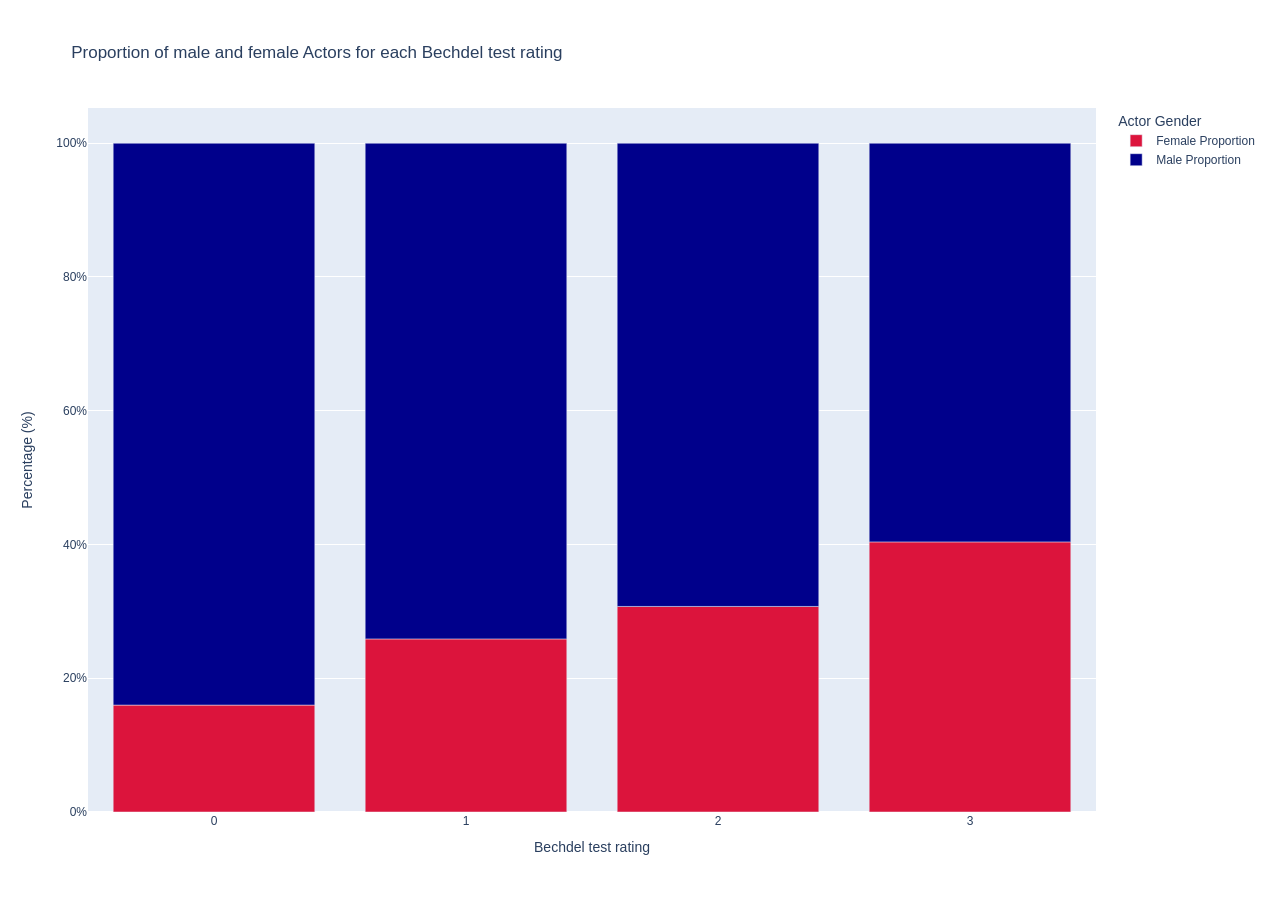
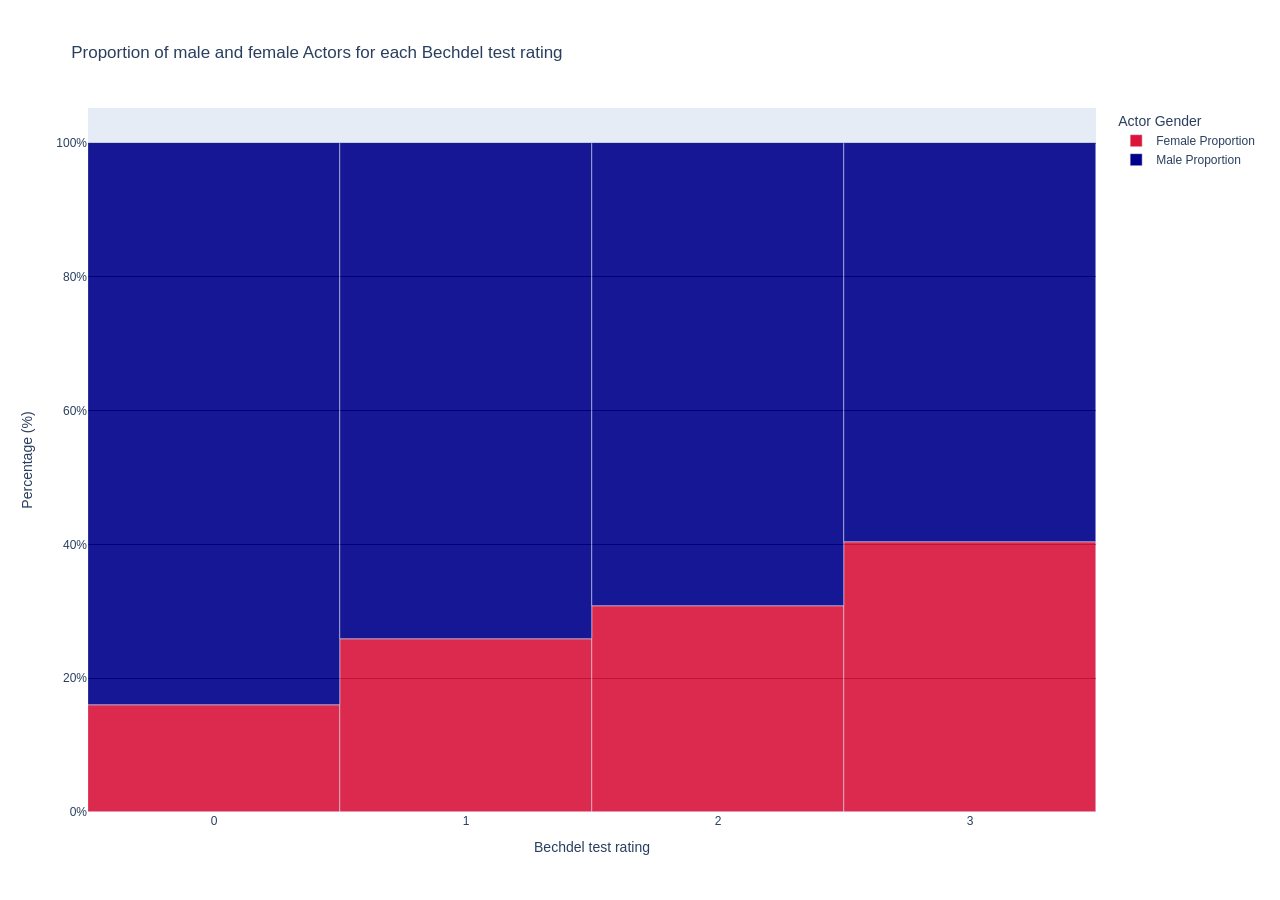
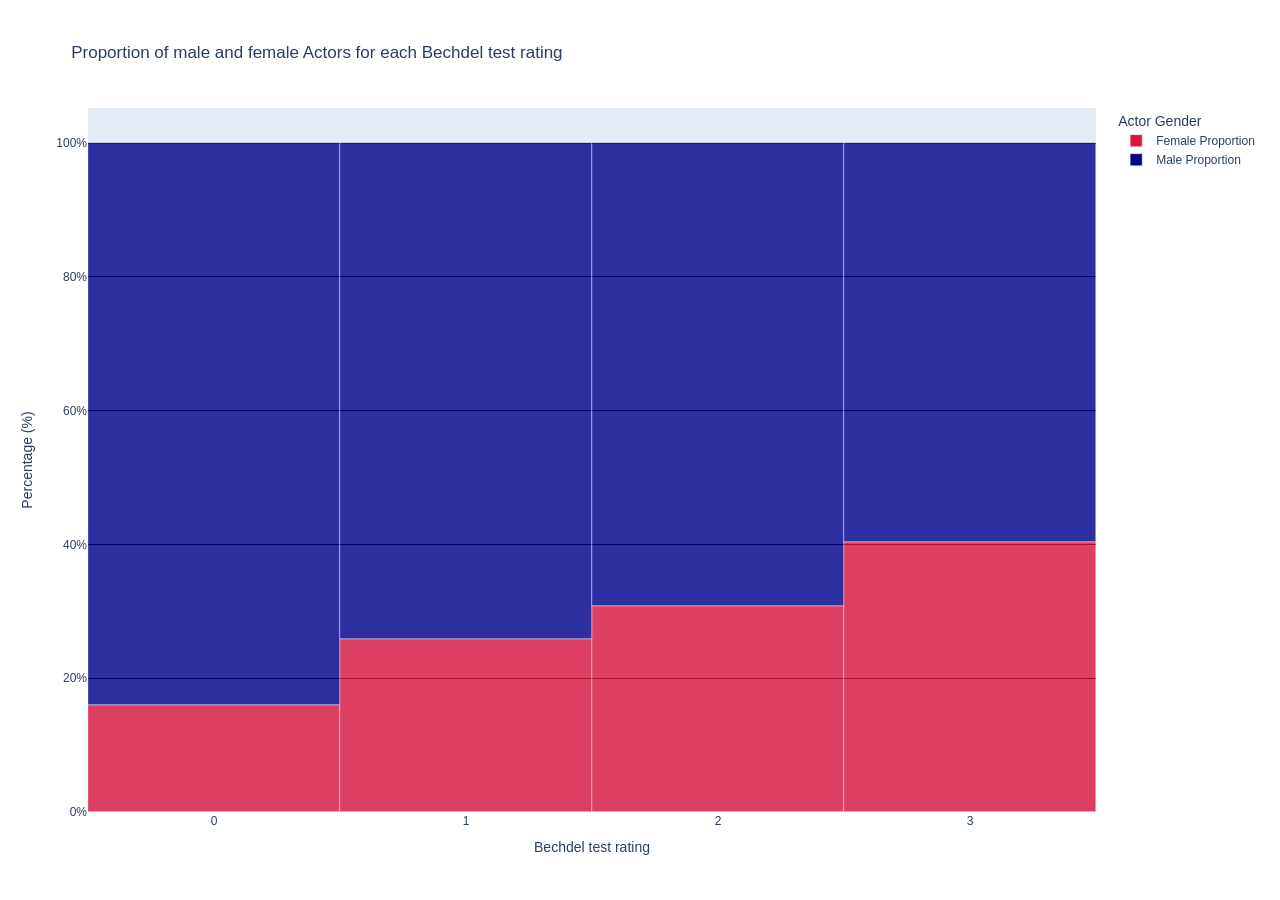
